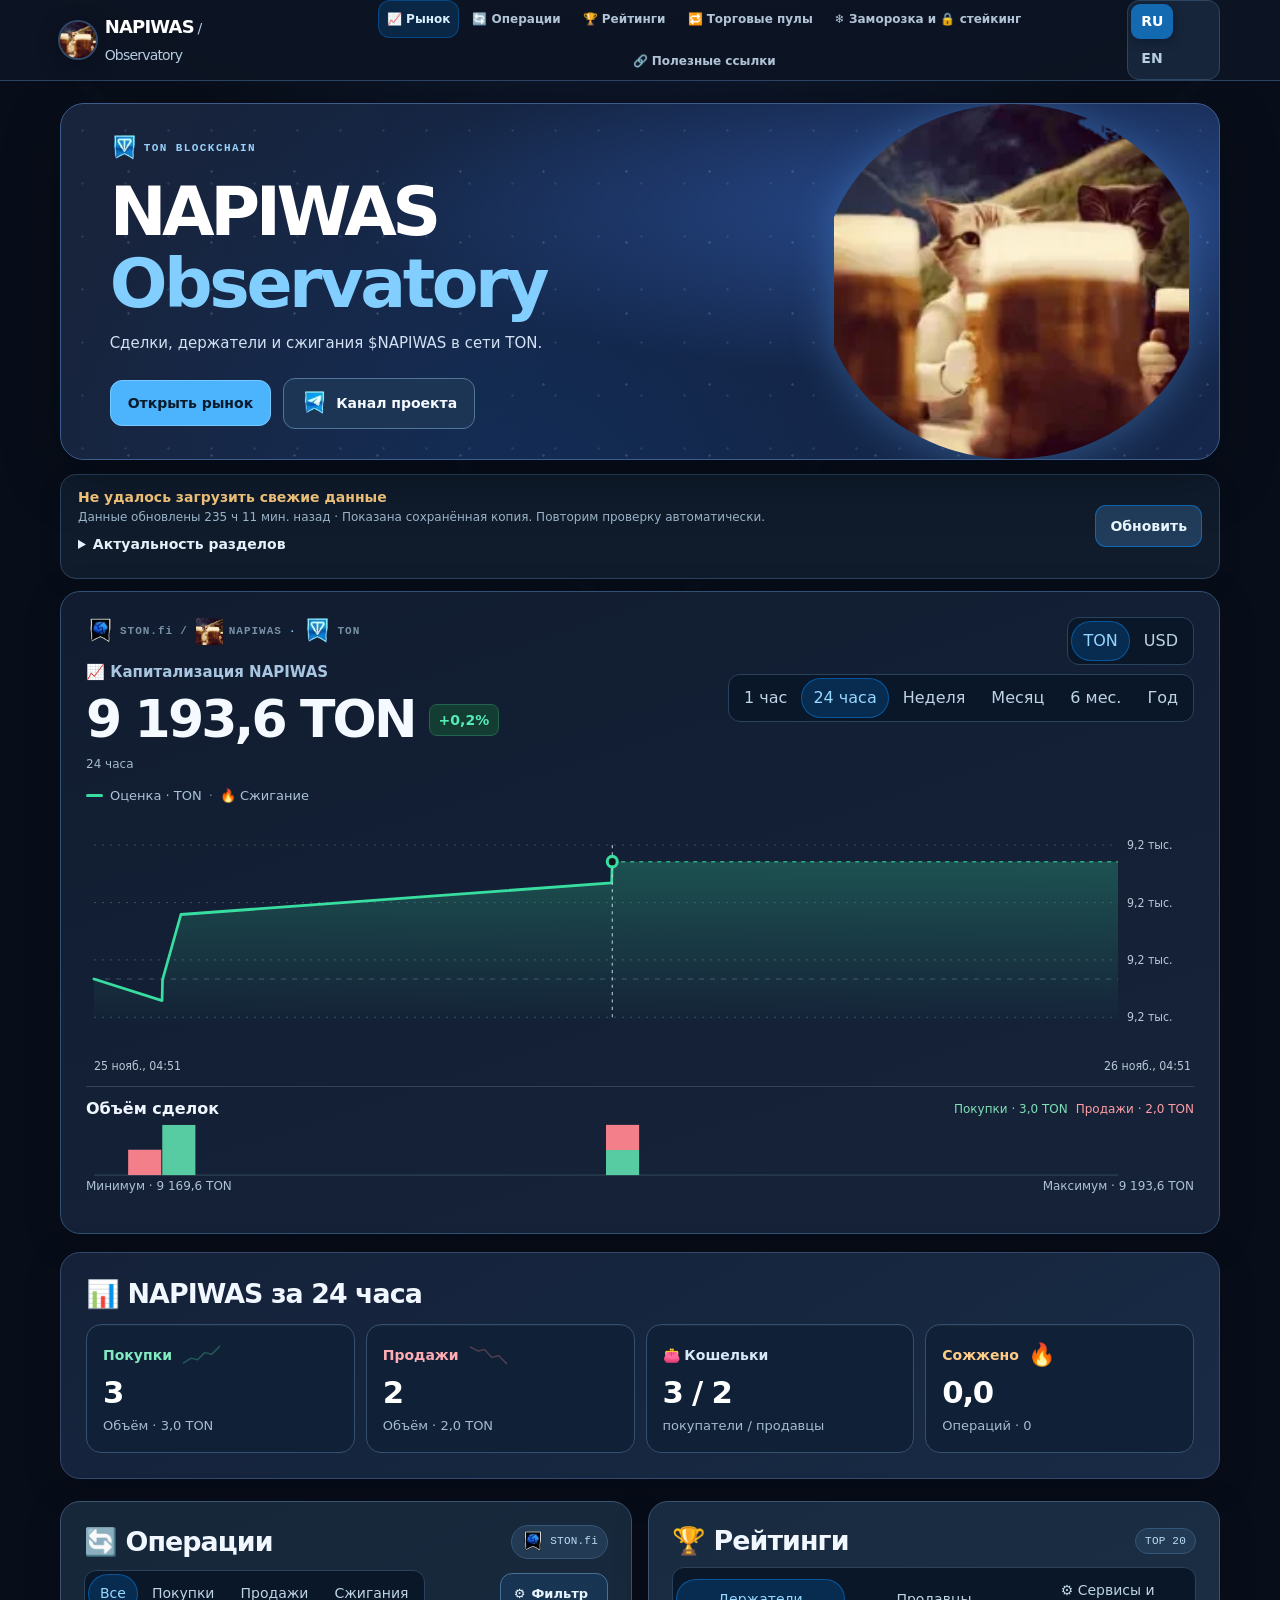
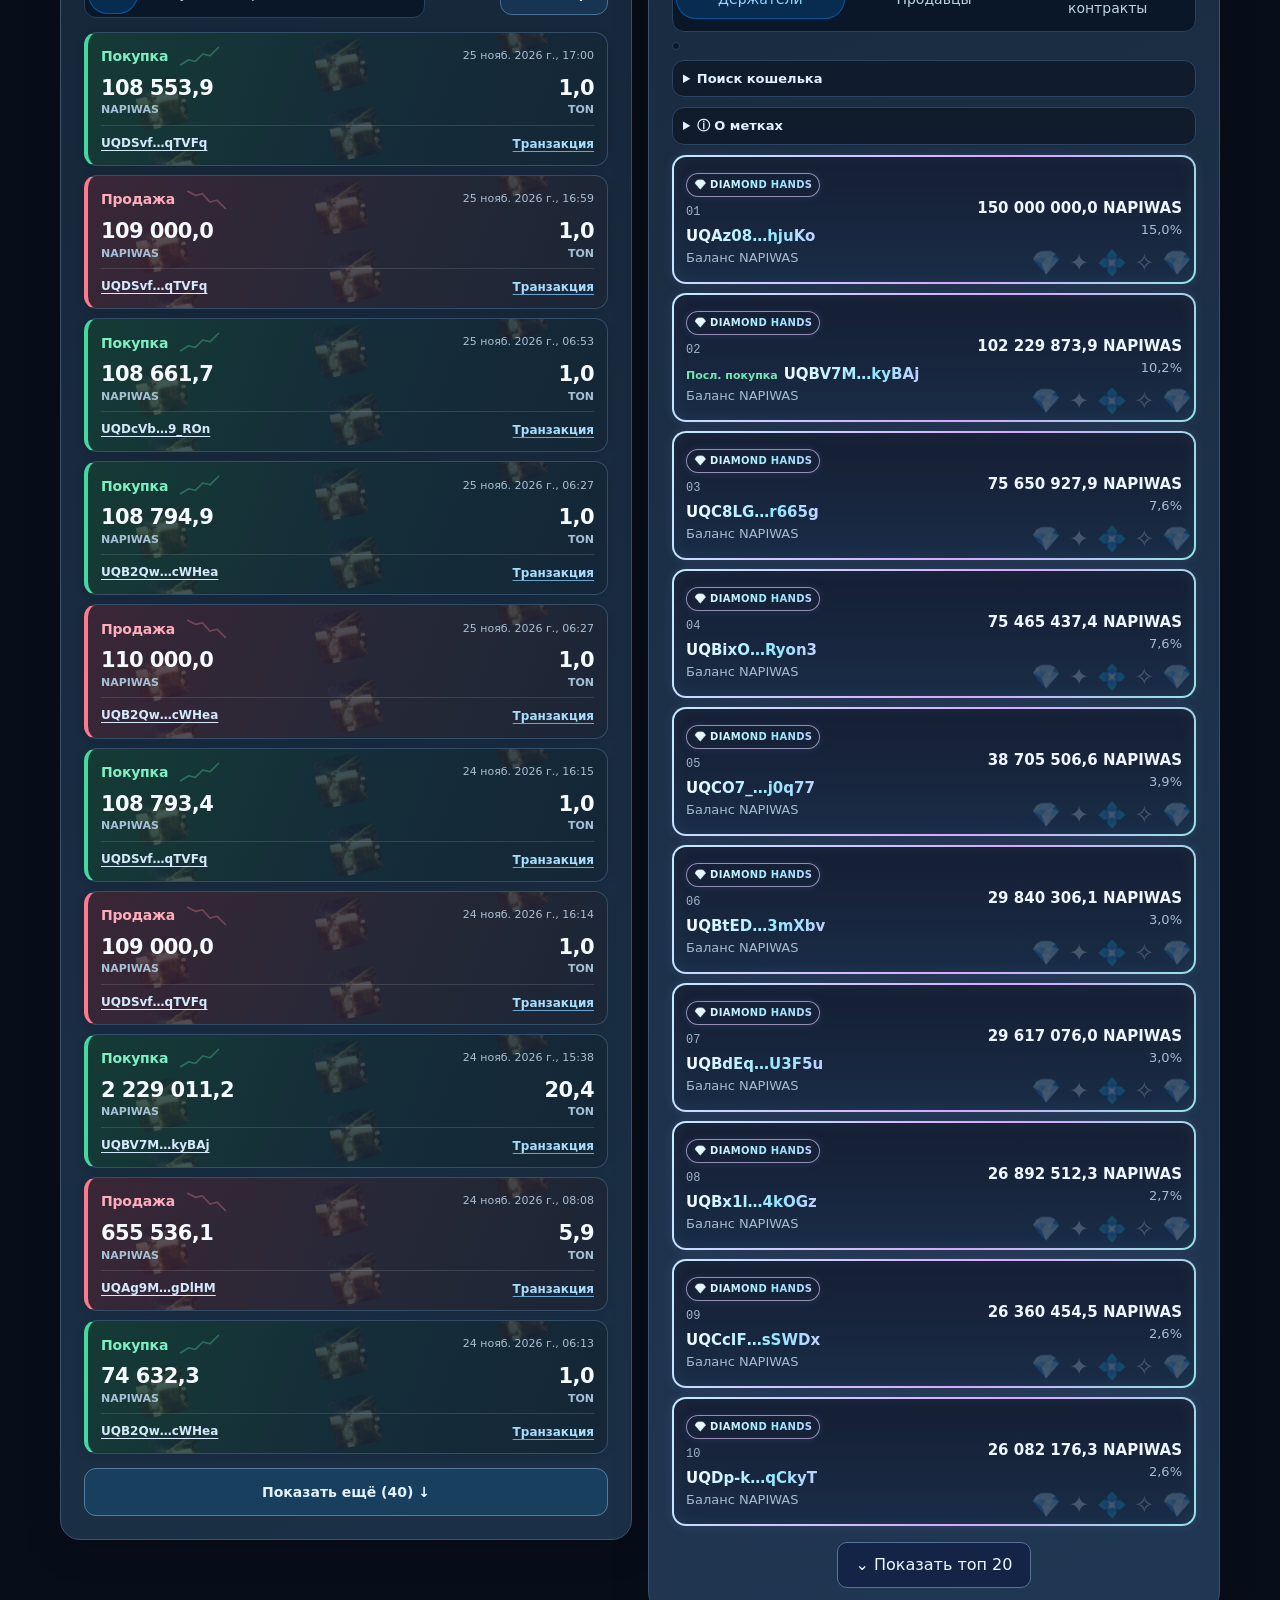
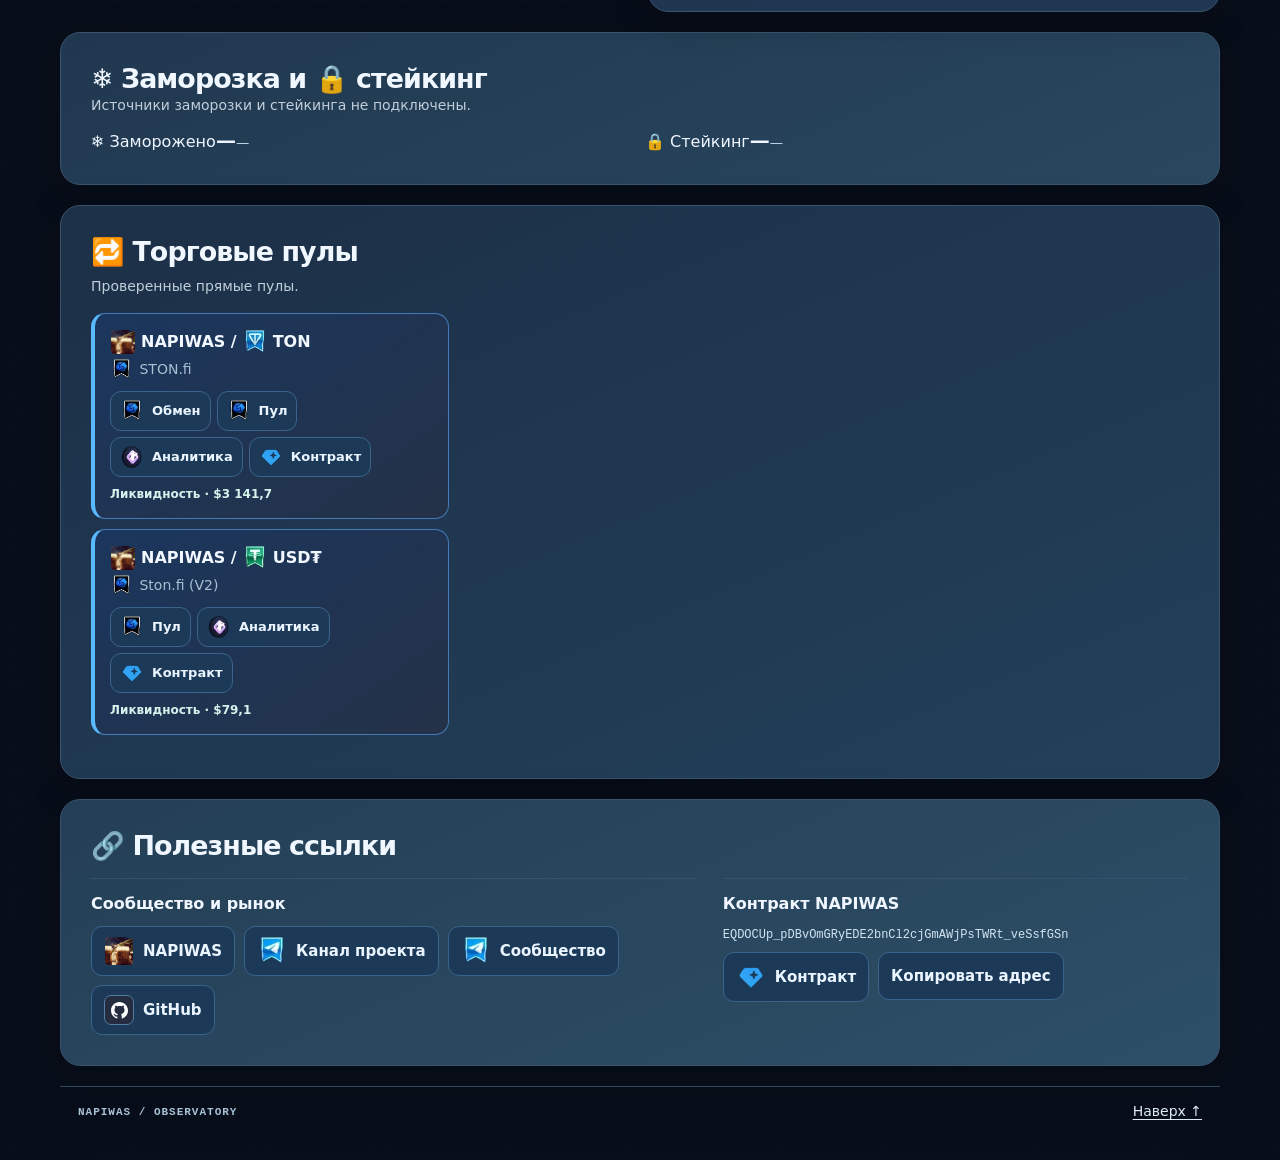
==== index.html @ d39fbb9f "Refresh NAPIWAS snapshot" ====
<!doctype html>
<html lang="ru"><head>
<meta charset="utf-8"><meta name="viewport" content="width=device-width,initial-scale=1">
<meta name="theme-color" content="#070d21"><meta name="description" content="NAPIWAS Observatory — сделки STON.fi и DeDust, держатели и подтверждённые сжигания NAPIWAS в сети TON.">
<title>NAPIWAS Observatory</title><style>:root{color-scheme:light;--ink:#101721;--muted:#536372;--paper:#f8fafc;--line:#cbd5df;--blue:#30a1f5;--link:#075d9b;--night:#090b0e;--graphite:#10151c;--green:#1e6b51;--red:#df0000;--orange:#975019;font:16px/1.5 system-ui,-apple-system,BlinkMacSystemFont,"Segoe UI",sans-serif;color:var(--ink);background:var(--night)}
*{box-sizing:border-box}
[hidden]{display:none!important}
html{scroll-behavior:smooth;scroll-padding-top:82px}
body{margin:0;background:var(--night)}
.wrap{width:min(1220px,calc(100% - 64px));margin-inline:auto}
h1,h2,h3,p{margin:0}
a{color:var(--link);text-underline-offset:3px}
a:hover{text-decoration:underline}
button{font:inherit;color:inherit;cursor:pointer}
a:focus-visible,button:focus-visible,summary:focus-visible,#plot svg:focus-visible{outline:3px solid #5692db;outline-offset:2px}
header{position:sticky;top:0;z-index:5;background:#090b0ef5;border-bottom:1px solid #283541;color:#f5f8fc}
.nav,.brand,nav,.langs,.tabs,.smallTabs,.introLinks,.eyebrow,.sectionHeading,.chartCaption,footer,.graphTop{display:flex;align-items:center}
.nav{min-height:65px;gap:20px;justify-content:space-between}
.brand{gap:9px;color:#fff;text-decoration:none}
.brand svg{width:36px;height:36px}
.brand strong{font-size:19px;letter-spacing:-.055em}
.brand span{font-weight:500;color:#c3cbd5}
.brand:hover{text-decoration:none}
nav{gap:5px}
nav a,.langs button{font-size:14px;font-weight:650}
nav a{color:#b4c0ce;padding:9px 11px;text-decoration:none;border-radius:8px}
nav a.on,nav a:hover{color:white;background:#203347;text-decoration:none}
.langs,.tabs,.smallTabs{background:#e5edf4;border-radius:10px;padding:3px;gap:2px;width:fit-content;max-width:100%;flex-wrap:wrap}
.langs button,.tabs button,.smallTabs button{border:none;padding:7px 10px;background:transparent;color:#364c61;border-radius:7px;line-height:1.35}
.langs .on,.tabs .on,.smallTabs .on{background:#114c79;color:white}
.hero{margin:20px 0 16px;position:relative;isolation:isolate;overflow:hidden;display:flex;align-items:center;min-height:192px;border-radius:20px;border:1px solid #293746;background:radial-gradient(ellipse at 88% 70%,#153650 0%,transparent 53%),#0b0d10;color:#fff}
.herotext{position:relative;z-index:1;padding:27px clamp(20px,3vw,44px);max-width:66%}
.eyebrow,.tag,footer>span{font-family:ui-monospace,Consolas,monospace;font-size:11px;font-weight:650;letter-spacing:.09em}
.eyebrow{gap:8px}
.eyebrow i{width:7px;height:7px;background:#468ec6;border-radius:50%}
.hero .eyebrow{color:#b9c9d9}
.hero .eyebrow i{background:var(--blue)}
h1{font-size:clamp(38px,4.6vw,68px);letter-spacing:-.07em;line-height:1.05;margin:7px 0 8px}
h1 em{font-family:Georgia,"Times New Roman",serif;font-weight:normal;letter-spacing:-.055em;color:#a1d6ff}
.hero p{color:#c9d5e1;font-size:15px}
.heroArt{position:absolute;inset:0 0 0 auto;width:41%;display:grid;align-items:center;pointer-events:none}
.heroArt svg{width:100%;height:100%;max-height:250px}
.introLinks{margin-top:17px;gap:10px}
.introLinks a,.more{border:1px solid #9daebf;border-radius:8px;padding:7px 12px;text-decoration:none;font-weight:650;font-size:14px}
.introLinks a{color:#f0f6ff;border-color:#536779}
.introLinks a:first-child{color:#081624;background:var(--blue);border-color:var(--blue)}
.introLinks a:hover,.more:hover{box-shadow:inset 0 0 0 1px currentColor}
.panel{background:var(--paper);border:1px solid var(--line);border-radius:17px;padding:clamp(16px,2vw,25px);min-width:0}
.graphTop,.sectionHeading,footer{justify-content:space-between;gap:12px}
.graphTop{align-items:flex-start}
.graph .eyebrow{color:#b6c8d9}
.graph .eyebrow span{color:#7891a7}
.graph h2{font-weight:550;color:var(--muted);font-size:16px;margin-top:12px}
.price{font-size:clamp(27px,3.2vw,44px);line-height:1.12;letter-spacing:-.05em;font-variant-numeric:tabular-nums;font-weight:730}
.chartCaption{font-size:13px;color:var(--muted);gap:7px;margin-top:13px}
.lineKey{width:17px;height:3px;border-radius:3px;background:var(--blue)}
.sep{color:#6f8196}
#plot{margin:6px 0;min-height:183px}
#plot svg{width:100%;height:183px;display:block;touch-action:pan-y}
#plot text{font:11px system-ui,sans-serif;fill:#b6c6d6}
.marker{cursor:pointer}
.marker:focus{outline:2px solid var(--orange)}
#readout{font-size:14px;font-variant-numeric:tabular-nums;min-height:24px;color:var(--ink)}
.note,.description,.resources p{font-size:14px;color:var(--muted);overflow-wrap:anywhere}
.note{font-size:12px}
.description{margin:8px 0}
.summary{margin:18px 0 22px}
.summary h2,.panel h2:not(.graph h2){font-size:clamp(20px,2.1vw,27px);letter-spacing:-.045em;line-height:1.2}
.summary .sectionHeading{margin-bottom:9px}
.tag{color:#3e5061;background:#e2ebf4;border-radius:20px;padding:4px 9px;white-space:nowrap;font-weight:500;letter-spacing:.02em}
#stats{display:grid;grid-template-columns:repeat(4,minmax(0,1fr));gap:10px}
.stat{background:var(--paper);border:1px solid var(--line);border-radius:13px;padding:13px 15px;min-width:0}
.stat b,.stat small,.stat span{display:block}
.stat b{font-size:clamp(20px,2.1vw,31px);line-height:1.3;font-variant-numeric:tabular-nums;overflow-wrap:anywhere;letter-spacing:-.04em}
.stat small{font-size:13px;color:var(--muted)}
.stat span{font-size:14px;font-weight:670}
.buy{color:var(--green)}
.sell{color:var(--red)}
.burn{color:var(--orange)}
.columns{display:grid;grid-template-columns:1fr 1fr;gap:16px;align-items:start}
.columns .tabs{margin:10px 0}
.columns .tabs button,.smallTabs button{font-size:14px}
.smallTabs:not(:empty){margin-bottom:8px}
#feedNote,#rankNote{margin-bottom:8px}
.row{display:grid;grid-template-columns:minmax(0,1fr) auto;gap:10px;border-top:1px solid #dce3eb;padding:10px 0;align-items:center}
.row>div{min-width:0}
.row>div:last-child{text-align:right}
.row b,.row small{display:block;font-variant-numeric:tabular-nums}
.row small{color:var(--muted);font-size:13px}
.row a{overflow-wrap:anywhere}
.row b{font-size:15px;line-height:1.45}
.row .badge{display:inline-block;padding:1px 6px;font-size:12px;border-radius:5px;margin-right:6px}
.badge.buy{background:#e0f3e8}
.badge.sell{background:var(--red);color:white}
.badge.burn{background:#ffead4}
.position{color:var(--muted);font:12px ui-monospace,monospace;margin-right:8px}
.empty{padding:16px 0;color:var(--muted)}
.more{background:#eaf1f7;color:#144b72}
.more[hidden]{display:none}
#more{margin-top:8px;width:100%}
.resources{margin:20px 0}
.resourcesGrid{display:grid;grid-template-columns:1.15fr 1.2fr 1fr;gap:24px;margin-top:16px}
.resources h3{font-size:16px;margin-bottom:6px}
.resourceList{display:flex;gap:8px 13px;flex-wrap:wrap}
.resourceList,.contract{margin-top:8px;font-size:14px}
.contract{display:block;overflow-wrap:anywhere;font-family:ui-monospace,monospace;margin-bottom:10px}
.resourcesGrid article{min-width:0}
summary{cursor:pointer;font-weight:600}
footer{padding:16px 0 25px}
footer a{font-size:14px}
@media(max-width:800px){.wrap{width:calc(100% - 28px)}
.nav{display:grid;grid-template-columns:1fr auto;gap:0;padding-top:6px}
.langs{grid-column:2;grid-row:1}
.brand{grid-column:1;grid-row:1}
nav{grid-column:1/-1;justify-content:space-between;gap:0}
nav a{padding:7px 5px;font-size:13px}
html{scroll-padding-top:98px}
.columns{grid-template-columns:1fr}
.heroArt{width:35%;opacity:.82}
.herotext{max-width:73%;padding:19px}
.hero{min-height:180px}
.graphTop{flex-wrap:wrap}
.resourcesGrid{grid-template-columns:1fr 1fr}

#stats{grid-template-columns:repeat(2,minmax(0,1fr))}}
@media(max-width:500px){.wrap{width:calc(100% - 20px)}
.hero{margin-top:10px}
.herotext{max-width:100%;padding:16px}
.heroArt{width:35%;inset:auto 0 0 auto;height:78px}
.hero p{max-width:96%;font-size:14px}
.introLinks{max-width:76%;gap:6px;flex-wrap:wrap}
.introLinks a{font-size:13px;padding:6px 8px}
.graphTop{gap:10px}
.tabs button{padding:6px 8px}
.stat{padding:10px}
.stat small{font-size:12px}
.row{gap:3px}
.row b{font-size:14px}
.row small{font-size:12px}
.resourcesGrid{grid-template-columns:1fr;gap:15px}
.resourcesGrid article+article{border-top:1px solid var(--line);padding-top:12px}}
@media(prefers-reduced-motion:reduce){html{scroll-behavior:auto}}

.walletLegend{font-size:13px;color:var(--muted);margin:4px 0}
.walletIdentity{display:inline-flex;align-items:baseline;flex-wrap:wrap;gap:2px 6px;max-width:100%;vertical-align:baseline}
.row .walletAddress{font-weight:700;text-decoration:underline;text-decoration-thickness:1px;text-underline-offset:3px}
.row .walletAddress.buy,.walletRole.buy{color:#126042}
.row .walletAddress.sell,.walletRole.sell{color:#df0000}
.row .walletAddress.burn,.walletRole.burn{color:#874305}
.row .walletAddress.neutral{color:#51615c}
.walletRole{font-size:11px;font-weight:600}
:is(.row,.walletResult) .domainBadge{font:600 11px/1.4 system-ui,sans-serif;letter-spacing:0;padding:2px 6px;border-radius:5px;overflow-wrap:anywhere;max-width:100%;display:inline-block}
.domainBadge.digits{color:#482e00;background:linear-gradient(110deg,#ffcc00 12%,#ffe173 34%,#fff9c0 46%,#ffd700 57%,#efb000 84%);background-size:220% 100%;border:1px solid #a37b00;animation:projectGold 4s ease-in-out infinite alternate}
details.domainDetails{display:inline-block;border:0;padding:0;font-size:12px;font-weight:500;width:100%}
details.domainDetails summary{color:var(--muted);font-size:11px}
#rank .position{vertical-align:top}
.onlyBadges{display:flex;align-items:center;gap:7px;font-size:13px;font-weight:600;margin:4px 0 7px;cursor:pointer}
.onlyBadges input{width:16px;height:16px;accent-color:var(--link)}


@keyframes projectGold{from{background-position:0% 50%}
to{background-position:100% 50%}}
@media(prefers-reduced-motion:reduce){.domainBadge.digits{animation:none}}
footer>span{color:#f5f8ff}
footer a{color:#dcebf8}
.price{overflow-wrap:break-word}

/* Make the chart and header dark; financial rows retain their semantic colours. */
.langs,.graph .tabs{background:#202a35}
.langs button,.graph .tabs button{color:#c3cfdb}
.langs .on,.graph .tabs .on{background:var(--blue);color:#071421}
.graph{--ink:#f5f8fc;--muted:#b2c0cd;color:var(--ink);background:var(--graphite);border-color:#283747}
.graph #readout a{color:#86caff}
.graph #plot svg{height:205px}
.brand:hover,.introLinks a:hover{color:#fff}
.introLinks a:first-child:hover{color:#081624}

.wrap{width:min(1180px,calc(100% - 88px))}
.hero{background:linear-gradient(165deg,#080a0d 22%,#10151c 100%)}
.graph,.summary{background:linear-gradient(180deg,#10151c,#152332);border:1px solid #374b5b}
.summary{background:linear-gradient(180deg,#152332,#172b3c);padding:clamp(16px,2vw,25px);border-radius:17px;color:#f4f8ff}
.summary .sectionHeading{margin-bottom:14px}
.stat{background:linear-gradient(145deg,#131d28,#1e3041);border:1px solid #3d5363}
.stat small{color:#b9c8d5}
.stat span.buy,.stat span.sell,.stat span.burn{display:inline-block;border-radius:5px;background:linear-gradient(120deg,#d8e5eb,#c1d4df);padding:1px 6px}
.columns .panel,.resources{--ink:#f3f7fc;--muted:#c1cedb;--link:#a6daff;--line:#435a6a;color:var(--ink);border-color:#3b5264}
.columns .panel{background:linear-gradient(180deg,#172b3c,#1a3b51)}
.columns .tabs,.columns .smallTabs{background:#0e1c29}
.columns .tabs button,.columns .smallTabs button{color:#cbd9e7}
.columns .tabs .on,.columns .smallTabs .on{background:#265a7d;color:#fff}
.row{border-color:#435666}
.position{color:#c1cedb}
.tag{background:#233f54;color:#d1e6f6}
.row .walletIdentity{background:linear-gradient(125deg,#d8e5eb,#c1d4df);border-radius:7px;padding:3px 6px}
.domainDetails summary{color:#354d62!important}
.domainDetails span{color:#223847}
#more,.resourceList>a,.resourceList>button{color:#f3f8ff;background:#15496b;border:1px solid #6289a3}
.resources{background:linear-gradient(180deg,#1a3b51,#20475e);padding:clamp(18px,2.5vw,30px)}
.resourcesGrid{grid-template-columns:1.3fr 1fr;gap:clamp(14px,2vw,26px)}
.resourcesGrid article{border-top:1px solid #7190a3;padding-top:13px}
.resources h3{margin-bottom:10px}
.resourceList{display:grid;grid-template-columns:1fr;gap:7px}
.resourceList>a,.resourceList>button{display:flex;align-items:center;justify-content:space-between;gap:6px;min-height:42px;padding:8px 12px;border-radius:7px;text-align:left;font:650 14px/1.35 system-ui,sans-serif;text-decoration:none;cursor:pointer}
.resourceList>a:hover,.resourceList>button:hover,#more:hover{background:#1b5c82;border-color:#aedfff}
.resources .contract{color:#d1e4f2;margin:6px 0;word-break:break-all}
footer{background:#090c10;border-top:1px solid #405362;padding:14px 18px;margin-bottom:14px;border-radius:8px}
@media(min-width:1000px){.resourcesGrid article:first-child .resourceList{grid-template-columns:repeat(2,minmax(0,1fr))}}
@media(max-width:800px){.wrap{width:calc(100% - 34px)}.resourcesGrid{grid-template-columns:1fr 1fr}}
@media(max-width:500px){.wrap{width:calc(100% - 22px)}.resourcesGrid{grid-template-columns:1fr}.resourcesGrid article+article{border-color:#7190a3}}

/* Draw external-link arrows without relying on a font glyph. */
.resourceList>a::after,.introLinks a[href^="https:"]::after,.row a:not(.walletAddress)::after{content:"";display:inline-block;width:8px;height:8px;flex-shrink:0;margin-left:6px;border-top:1.5px solid currentColor;border-right:1.5px solid currentColor;background:linear-gradient(135deg,transparent 43%,currentColor 46%,currentColor 54%,transparent 57%);vertical-align:1px}

.syncBar{display:flex;align-items:center;justify-content:space-between;gap:14px;margin:0 0 12px;padding:12px 18px;background:#101b27;border:1px solid #374b5b;border-radius:12px;color:#e5f1fb}
.syncBar>div{min-width:0}.syncBar p{font-size:14px;font-weight:650}.syncBar small{display:block;color:#b9c8d5;font-size:12px;overflow-wrap:anywhere}.syncBar .syncWarning{color:#ffcf80}
#refreshData{flex-shrink:0;min-height:42px;padding:8px 14px;border:1px solid #6289a3;border-radius:7px;background:#15496b;color:#f3f8ff;font-weight:650;font-size:14px}#refreshData:hover{background:#1b5c82}#refreshData:disabled{opacity:.65;cursor:wait}
@media(max-width:400px){.syncBar{align-items:flex-start;flex-wrap:wrap;padding:12px 14px}.syncBar>div{flex:1 1 175px}}

/* Market cap: native-currency valuation, with an explicit estimation note. */
.graph .price{font-size:clamp(32px,4.2vw,52px);letter-spacing:-.055em;line-height:1.15}
.graph h2{font-size:15px;margin-top:12px;margin-bottom:7px}
.capHeadline{display:flex;align-items:center;gap:14px;flex-wrap:wrap}
.capChange{font:700 14px/1.3 system-ui,sans-serif;padding:6px 9px;border-radius:8px;font-variant-numeric:tabular-nums;white-space:nowrap}
.capChange:empty{display:none}.capPositive{color:#54edb6;background:#133c32;border:1px solid #24634e}.capNegative{color:#ff2020;background:#321419;border:1px solid #7a242a}
#capPeriod{margin-top:5px;color:#a4b9cb}.graph #plot{min-height:250px;margin:18px 0 8px}.graph #plot svg{height:250px}
.graph #plot text{font:11px system-ui,sans-serif;fill:#b8c9d6}
.capRange{display:flex;justify-content:space-between;gap:8px;flex-wrap:wrap;color:#adc3d3;font-size:12px;font-variant-numeric:tabular-nums;margin:0 0 13px}
.graph #readout{background:#0b1723;border:1px solid #2b4354;padding:10px 12px;border-radius:9px;min-height:43px;font-size:13px;margin-bottom:9px}
.capMethod{font-size:11px;line-height:1.5;color:#9db3c4;border-top:1px solid #2b4354;padding-top:10px;margin-top:10px;max-width:850px}
.graph .chartCaption .lineKey{background:var(--chart-colour,#38dda0)}
@media(max-width:500px){.graph .price{font-size:34px}.capHeadline{gap:8px}.graph .graphTop{gap:15px}.graph .tabs{width:100%;justify-content:space-between}.graph .tabs button{padding:8px 6px;font-size:12px}.graph #plot svg{height:240px}.graph #plot{min-height:240px}.graph #readout{font-size:12px}.capMethod{font-size:11px}}
@media(max-width:360px){.graph .tabs{display:grid;grid-template-columns:repeat(3,minmax(0,1fr));gap:3px}.graph .tabs button{width:100%}}

:root{--blue:#75ccff;--project-art:url("[data-uri]");--night:#070d21}
body{background:radial-gradient(ellipse at 78% 0%,#24347b 0%,#111c49 28%,transparent 55%),#070d21}
header{background:#0a1129f5;border-color:#324576}
.brandMark{width:36px;height:36px;border-radius:50%;background:var(--project-art) center/cover}
.hero{min-height:268px;border-color:#435b9c;background:radial-gradient(ellipse at 78% 50%,#2b4696 0%,#182860 34%,transparent 68%),linear-gradient(112deg,#0d1639,#111c49)}
.hero::before{content:"";position:absolute;inset:0;background-image:radial-gradient(circle,#7eaeff 1px,transparent 1.5px),radial-gradient(circle,#eff7ff 1px,transparent 1.5px);background-size:43px 53px,83px 71px;background-position:0 0,26px 32px;opacity:.24;pointer-events:none}
.heroArt{width:40%;height:100%;background:var(--project-art) center / auto 88% no-repeat;filter:drop-shadow(0 0 20px #60b5ff60);border-radius:50%}
.hero h1 em{color:#89ceff}
.graph{background:linear-gradient(180deg,#101936,#151f43);border-color:#394b80}
.summary{background:linear-gradient(180deg,#182649,#202d55);border-color:#435480}
.columns .panel{background:linear-gradient(180deg,#192847,#1e3659)}
.resources{background:linear-gradient(180deg,#192b4b,#1b345a)}
.graphControls{display:grid;gap:10px;justify-items:end;min-width:0}
.row.trade-buy{border-left:3px solid #4cce9f;padding-left:8px;background:#14564832}
.row.trade-sell{border-left:3px solid #fb6b76;padding-left:8px;background:#7c223532}
.row.trade-burn{border-left:3px solid #e7ae57;padding-left:8px}
@media(max-width:800px){.graphControls{justify-items:start}}
@media(max-width:590px){
 .hero{min-height:210px}.heroArt{width:32%;height:auto;inset:12px 12px auto auto;aspect-ratio:1;opacity:1;background-size:contain}
 .herotext{max-width:76%}.hero h1{font-size:clamp(32px,7.5vw,47px)}.hero h1 em{display:block}
 .hero p{max-width:100%}.introLinks{max-width:100%}.graphControls{width:100%}.graph #currency{display:flex;width:auto}
}

#activity,#wallets,#pools{background:#141b27;border-color:#303a4a}
#activity .row,#wallets .row{background:transparent;border-color:#303a4a;border-left:0;padding-left:0}
#activity .row .walletIdentity,#wallets .row .walletIdentity{background:none;padding:0;column-gap:6px;row-gap:4px}
.columns .walletIdentity .walletAddress{background:none;padding:0}
.columns .row .walletAddress{color:#d6e2f0}
.columns .walletRole.buy,.columns .badge.buy{color:#85e6bc;background:none}
.columns .walletRole.sell,.columns .badge.sell{color:#ff9a9f;background:none}
.columns .walletRole.burn,.columns .badge.burn{color:#f1bd7d;background:none}
.columns .domainDetails summary,.columns .domainDetails span{color:#becbd9!important}
.columns :is(.row,.walletResult) .projectBadges{display:flex;flex-wrap:wrap;gap:5px;width:100%;align-items:center}
.columns :is(.row,.walletResult) .projectBadge{--badge-edge:#53627b;display:inline-flex;align-items:center;gap:4px;padding:2px 6px;border:1px solid var(--badge-edge);border-radius:6px;background:#202939;text-decoration:none;color:#eaf1fb;font:650 11px/1.35 system-ui,sans-serif;min-height:26px;max-width:100%}
.columns :is(.row,.walletResult) .projectBadge:hover{text-decoration:underline}
.columns :is(.row,.walletResult) .projectBadge::after{display:none}
.projectBadge img{display:block;width:18px;height:18px;object-fit:contain;border-radius:3px}
.columns :is(.row,.walletResult) .projectBadge.staking{padding-inline:4px;--badge-edge:#6c93cb}
.columns :is(.row,.walletResult) .projectBadge.vnuk{--badge-edge:#8f606f;color:#ffc8d4}
.columns :is(.row,.walletResult) .projectBadge.author{border-color:transparent;background:linear-gradient(#202939,#202939) padding-box,linear-gradient(105deg,#508eff,#dce5ee,#508eff) border-box;background-size:100% 100%,200% 100%;animation:projectBadgeGlow 5s ease-in-out infinite alternate}
.columns :is(.row,.walletResult) .projectBadge.joystick{--badge-edge:#9164ac}
.columns :is(.row,.walletResult) .projectBadge.phoenix{--badge-edge:#a86a36}
.projectBadge.joystick span,.projectBadge.phoenix span{background:linear-gradient(90deg,var(--badge-color),#ffe182,var(--badge-color));background-size:210% 100%;background-clip:text;color:transparent;animation:projectBadgeGlow 5s ease-in-out infinite alternate}
.projectBadge.joystick{--badge-color:#e3a6ff}
.projectBadge.phoenix{--badge-color:#ff9862}
@keyframes projectBadgeGlow{to{background-position:100% 0}}
@media(prefers-reduced-motion:reduce){.columns :is(.row,.walletResult) .projectBadge.author,.projectBadge.joystick span,.projectBadge.phoenix span{animation:none}}
#pools [lang="en"],html[lang="en"] #pools [lang="ru"]{display:none}
html[lang="en"] #pools [lang="en"]{display:inline}
#pools .poolIntro{margin:8px 0 16px}
#pools .poolGrid{display:grid;grid-template-columns:repeat(3,minmax(0,1fr));gap:10px}
#pools .poolCard{min-width:0;background:#1c2636;border:1px solid #39475b;border-radius:10px;padding:12px}
#pools .poolCard h3{margin:0 0 3px}
#pools .poolCard p{margin:0}
#pools .poolActions{display:flex;flex-wrap:wrap;gap:6px;margin-top:10px}
#pools .poolActions a{display:inline-flex;align-items:center;min-height:38px;padding:5px 9px;color:#edf5ff;background:#22344c;border:1px solid #586d88;border-radius:7px;font-size:13px;font-weight:650;text-decoration:none}
#pools .poolActions a:hover{background:#304963;text-decoration:underline}
#pools .poolRoute,#pools .poolTiny{margin-top:16px;padding-top:13px;border-top:1px solid #39475b}
#pools #discoveredPools{margin-top:10px}
#pools .poolCard .poolLiquidity{margin-top:8px;font-size:12px;overflow-wrap:anywhere}
#pools .poolCard h3{overflow-wrap:anywhere}
#pools .poolRoute h3{margin:0 0 4px}
#pools .poolRoute .poolCard{margin-top:9px;max-width:440px}
#pools .poolTiny .poolGrid{margin-top:10px}
#pools .poolSources{margin-top:13px;font-size:12px}
@media(max-width:800px){#pools .poolGrid{grid-template-columns:repeat(2,minmax(0,1fr))}}
@media(max-width:500px){#pools .poolGrid{grid-template-columns:minmax(0,1fr)}}

.columns :is(.row,.walletResult) .projectBadge.og{border-color:#a887c2;background:#222033}
.columns :is(.row,.walletResult) .projectBadge.fragmentNumber{--badge-edge:#cc7cdb;background:#78348b;color:#fff;font-weight:800;white-space:nowrap}
.projectBadge.og span{background:linear-gradient(90deg,#cbff69,#f3a5ff,#cbff69);background-size:210% 100%;background-clip:text;color:transparent;animation:projectBadgeGlow 4s ease-in-out infinite alternate;font-weight:800}
.columns :is(.row,.walletResult) .projectBadge.burner{border-color:#966237;padding-inline:4px}
.columns :is(.row,.walletResult) .projectBadge.blueNft{border-color:#3881a9;padding-inline:4px}
.operationRow .opMobile,.operationRow .opToggle{display:none}
#feed .operationRow .opDesktop a{display:inline-block}
@media(prefers-reduced-motion:reduce){.projectBadge.og span{animation:none}}
@media(max-width:640px){
 #feed .operationRow{grid-template-columns:minmax(0,1fr) minmax(0,auto) 28px;align-items:start;column-gap:4px;padding:8px 0}
 #feed .operationRow .opDesktop{display:none}
 #feed .operationRow>div:nth-child(2){align-self:start}
 #feed .operationRow .opMobile:not([hidden]){display:block;grid-column:1/-1;text-align:left;padding:2px 0 4px}
 #feed .operationRow .opToggle{display:grid;place-items:center;width:28px;min-height:32px;padding:0;background:none;border:0;color:#b8d3ec;cursor:pointer}
 .opToggle span{width:7px;height:7px;border-right:2px solid;border-bottom:2px solid;transform:rotate(45deg)}
 .opToggle[aria-expanded="true"] span{transform:rotate(225deg)}
}

body{background:linear-gradient(#070b16bb,#070b16cf),url("[data-uri]") center top/cover fixed,#070b16}
.supplyGrid{display:grid;grid-template-columns:repeat(2,minmax(0,1fr));gap:10px;margin-top:12px}
.supplyGrid a{display:grid;gap:4px;padding:12px;border:1px solid #39475b;border-radius:10px;background:#1c2636;text-decoration:none;min-width:0}
.supplyGrid a:hover{border-color:#7db5e6}
.supplyGrid strong{font-size:clamp(1rem,3vw,1.35rem);color:#eef5ff;overflow-wrap:anywhere}
.supplyGrid small{color:#afbfce}
@media(max-width:440px){.supplyGrid{grid-template-columns:1fr}body{background-attachment:scroll;background-size:auto,auto 1100px}}

.volumeBlock{margin-top:12px;border-top:1px solid #344353;padding-top:10px}
.volumeHeading,.volumeKeys,.tradeSize,.walletSearchForm{display:flex;align-items:center;gap:8px;flex-wrap:wrap}
.volumeHeading{justify-content:space-between}
.volumeKeys,.tradeSize{font-size:12px}
.volumeKeys span:first-child,.rankMove.gained{color:#80e0b6}
.volumeKeys span:last-child,.rankMove.lost{color:#ff9da4}
#tradeVolume svg{display:block;width:100%;height:56px}
.tradeSize{margin:8px 0;color:#bdcbd8}
.tradeSize label{display:inline-flex;align-items:center;gap:6px}
.tradeSize input[type=number],.walletSearchForm input{min-width:0;border:1px solid #53637a;border-radius:7px;background:#161f2b;color:#eaf1fb;padding:6px 8px;font:inherit}
.tradeSize input[type=number]{width:6em}
#rank .position,.walletResult .position{display:inline-flex;align-items:baseline;gap:4px}
.rankMove{font-size:10px;white-space:nowrap}
.walletSearch,.badgeLegend{margin:10px 0;border:1px solid #39475b;border-radius:8px;padding:8px 10px}
.walletSearch summary,.badgeLegend summary{cursor:pointer;color:#d6e2f0;font-size:13px;font-weight:650}
.walletSearchForm{margin-top:9px}
.walletSearchForm input{flex:1 1 145px}
.walletSearchForm button{padding:6px 9px;border:1px solid #52637b;border-radius:7px;background:#243249;color:#eaf1fb;cursor:pointer}
.walletResult{margin-top:9px;overflow-wrap:anywhere}
.walletResult h3,.walletResult h4,.walletResult p{margin:6px 0}
.walletResult ul,.badgeLegend dl{padding-left:0;margin:8px 0 0;font-size:12px}
.walletResult li{margin-left:15px;padding-top:3px}
.badgeLegend dl{display:grid;grid-template-columns:auto 1fr;gap:5px 8px}
.badgeLegend dd{margin:0;color:#bdcbd8}
.columns .projectBadge.arni,.columns .projectBadge.napiwas{border-color:#927fa2}
.columns .projectBadge.arni span,.columns .projectBadge.napiwas .badgeLabel{
 background:linear-gradient(90deg,#70e1dd,#c4b4ff,#ffab94,#ffe39a,#70e1dd);
 background-size:225% 100%;background-clip:text;color:transparent;
 animation:projectBadgeGlow 4.3s ease-in-out infinite alternate
}
.projectBadge .beerIcon{position:relative;display:inline-block;flex:0 0 18px;width:18px;height:18px}
.beerIcon::before,.beerIcon::after{content:"";position:absolute}
.beerIcon::before{left:2px;top:2px;width:10px;height:15px;border:1px solid #ffde99;border-radius:3px 3px 4px 4px;background:linear-gradient(#fff4dc 0 28%,#ffce56 29%,#e4932c 83%,#b36121)}
.beerIcon::after{left:12px;top:6px;width:5px;height:8px;border:2px solid #ffde99;border-left:0;border-radius:0 4px 4px 0}
@media(prefers-reduced-motion:reduce){.columns .projectBadge.arni span,.columns .projectBadge.napiwas .badgeLabel{animation:none}}

.projectBadges .domainDetails{width:auto;max-width:100%;overflow-wrap:anywhere}

/* NAPIWAS / Telegram-inspired Observatory — design layer v1.
   No remote fonts, frameworks, images or runtime dependencies.
   Loaded AFTER the existing stylesheet. Keeps data/JS functionality intact. */
:root{
  color-scheme:dark;
  --tg-bg:#090e18;--tg-surface:#121b2a;--tg-surface2:#192639;
  --tg-elevated:#20344b;--tg-line:#2a405a;--tg-blue:#55b9ff;
  --tg-blue-strong:#258fea;--tg-text:#f0f6ff;--tg-muted:#a6bdd2;
  --tg-green:#51dcaa;--tg-red:#ff8696;--tg-gold:#f3c66f;
  --night:var(--tg-bg);--paper:var(--tg-surface);--ink:var(--tg-text);
  --muted:var(--tg-muted);--line:var(--tg-line);--blue:var(--tg-blue);
  --link:#91d8ff;--green:var(--tg-green);--red:var(--tg-red);
  font-family:system-ui,-apple-system,BlinkMacSystemFont,"Segoe UI",sans-serif;
  font-optical-sizing:auto;
}
html{scroll-padding-top:100px}
body{
  color:var(--tg-text);
  background:radial-gradient(ellipse 80% 420px at 50% -150px,#1b315e 0%,transparent 72%),
    linear-gradient(#080e19e8,#080e19f1),url("[data-uri]") center top/cover fixed,#090e18;
}
.wrap{width:min(1160px,calc(100% - 40px))}
a{color:var(--link)}
button,input{font-family:inherit}
a,button,summary{-webkit-tap-highlight-color:transparent}
button:not(:disabled),a,summary{transition:background-color .18s ease,border-color .18s ease,color .18s ease,transform .18s ease}
button:active:not(:disabled),.introLinks a:active,.resourceList>a:active,#pools .poolActions a:active{transform:scale(.98)}
a:focus-visible,button:focus-visible,summary:focus-visible,input:focus-visible{outline:2px solid var(--tg-blue);outline-offset:3px}
header{background:#0d1524f0;border-bottom:1px solid #2c4463;backdrop-filter:blur(22px);-webkit-backdrop-filter:blur(22px)}
.nav{min-height:70px;gap:18px}
.brandMark{box-shadow:0 0 0 2px #314968,0 5px 20px #050a14a8}
.brand strong{font-size:18px;letter-spacing:-.045em}
.brand span{color:#b6cce0;font-size:14px}
nav{gap:5px}
nav a{padding:10px 13px;color:#b1c4d7;border-radius:12px;font-weight:600}
nav a.on,nav a:hover{background:#1e3958;color:#f4faff}
.langs{background:#17253a;padding:3px;border:1px solid #2d4560;border-radius:12px}
.langs button{border-radius:9px;min-width:39px;min-height:35px;color:#b6cde2}
.langs button.on{background:#288fd9;color:#fff;box-shadow:0 2px 10px #0613268c}
main.wrap{padding-bottom:10px}
.hero{margin:22px 0 14px;min-height:275px;border:1px solid #3b5c8d;border-radius:24px;
  background:radial-gradient(ellipse at 81% 30%,#294c91 0%,transparent 48%),
  radial-gradient(circle at 40% 110%,#132c55,transparent 60%),
  linear-gradient(125deg,#111d35,#15274b);
  box-shadow:0 18px 54px #02071164;isolation:isolate}
.hero::before{opacity:.14}
.hero::after{content:"";position:absolute;inset:0;pointer-events:none;
  background:linear-gradient(115deg,#ffffff08,transparent 50%);border-radius:inherit}
.herotext{padding:clamp(23px,3.5vw,45px);max-width:68%}
.hero .eyebrow{color:#98d1fc;letter-spacing:.13em}
.hero .eyebrow i{box-shadow:0 0 0 5px #269de421}
.hero h1{margin:13px 0 12px;font-size:clamp(39px,5.5vw,68px);line-height:1.03;letter-spacing:-.065em}
.hero h1 em{font-style:normal;font-weight:550;font-family:inherit;letter-spacing:-.05em;color:#81ceff}
.hero p{color:#d2e1f3;font-size:15px;max-width:510px;line-height:1.65}
.heroArt{background-size:auto 83%;filter:drop-shadow(0 6px 28px #67acff40)}
.introLinks{gap:10px;margin-top:21px}
.introLinks a{display:inline-flex;align-items:center;justify-content:center;
  min-height:42px;padding:9px 17px;border-radius:12px;font-size:14px;
  background:#1d3554;border:1px solid #52759b;color:#f5faff}
.introLinks a:first-child{background:#4bb4fc;color:#081a2c;border-color:#77caff}
.introLinks a:hover{background:#2c5277;text-decoration:none;transform:translateY(-2px)}
.introLinks a:first-child:hover{background:#83d0ff;color:#071b2c}
.syncBar{background:#101c2c;border-color:#2b435f;border-radius:16px;
  padding:12px 17px;box-shadow:0 6px 20px #050b152b}
.syncBar p{color:#e3f5ff}
.syncBar small{color:#9eb8ce}
#refreshData{border-radius:11px;background:#213d5b;border-color:#476d92;color:#eaf7ff}
#refreshData:hover{background:#2f5a81}
.panel,.graph,.summary,.columns .panel,.resources,#pools,#activity,#wallets{
  border:1px solid var(--tg-line);border-radius:20px;
  background:linear-gradient(155deg,#151f30 0%,#111927 100%);
  box-shadow:0 8px 34px #03091145;color:var(--tg-text)}
.graph{background:linear-gradient(160deg,#172640 0%,#101a2d 76%);border-color:#315172}
.graph .eyebrow{color:#86caff}
.graph h2{color:#a8c6e0;margin-top:15px}
.graph .price{color:#f4faff;letter-spacing:-.055em}
.graph .chartCaption{color:#abc1d7}
.graph #readout{border-color:#314964;background:#0e192a}
.graph .capMethod{border-color:#2b4056;color:#98aec2}
.graph #plot{border-radius:15px;overflow:hidden}
.graphControls{gap:9px}
.graph .tabs,.columns .tabs,.columns .smallTabs{background:#0a1728;border:1px solid #2a425c;border-radius:12px;padding:3px}
.graph .tabs button,.columns .tabs button,.columns .smallTabs button{border-radius:9px;min-height:34px;padding:7px 12px;color:#bed3e6}
.graph .tabs .on,.columns .tabs .on,.columns .smallTabs .on{background:#26659c;color:#fff;box-shadow:0 2px 8px #050d1780}
.summary{margin-top:18px;background:linear-gradient(150deg,#182b44,#142037);border-color:#2a496b}
.summary h2,.panel h2:not(.graph h2){color:#f1f7ff;font-weight:730;letter-spacing:-.035em}
#stats{gap:11px}
.stat{padding:16px;border-radius:15px;background:#102036;border:1px solid #34506f;box-shadow:inset 0 1px #ffffff0a}
.stat b{color:#fff;font-size:clamp(21px,2.4vw,32px);line-height:1.22;margin:5px 0}
.stat small{color:#a4bbd0}
.stat span{font-weight:680}
.stat span.buy,.stat span.sell,.stat span.burn{background:none;padding:0}
.columns{gap:16px}
.columns .panel{min-width:0}
.sectionHeading{flex-wrap:wrap}
.tag{background:#233a55;color:#badcf5;border:1px solid #355676}
.row{border-top-color:#263950;padding:12px 3px}
.row:hover{background:#ffffff07}
.row.trade-buy,.row.trade-sell,.row.trade-burn{border-left:3px solid transparent;border-radius:8px;padding-left:10px}
#activity .row.trade-buy{border-left:3px solid #52d5a2;background:#16362c42}
#activity .row.trade-sell{border-left:3px solid #ff8191;background:#40232a50}
#activity .row.trade-burn{border-left:3px solid #f5c16b;background:#3a2c1b48}
.row b{color:#edf6ff}
.row small{color:#a5bcd2}
.columns .row .walletAddress{color:#d5e9fd}
.columns .walletRole.buy,.columns .badge.buy{color:#75e7b2}
.columns .walletRole.sell,.columns .badge.sell{color:#ff9bac}
.columns .walletRole.burn,.columns .badge.burn{color:#f5c377}
.position{color:#9fb6ca}
.columns :is(.row,.walletResult) .projectBadge{border-radius:8px;background-color:#1d2b3e;min-height:28px}
.columns :is(.row,.walletResult) .projectBadge.fragmentNumber{background:#813c99;color:#fff;border-color:#dd8bfa}
.domainBadge.digits{border-radius:7px}
#more,.resourceList>a,.resourceList>button,#pools .poolActions a{
  background:#1c3958;border:1px solid #3a648b;border-radius:11px;color:#eaf5ff}
#more{min-height:43px}
#more:hover,.resourceList>a:hover,.resourceList>button:hover,#pools .poolActions a:hover{background:#2b5277}
.supplyGrid a,#pools .poolCard{background:#17263a;border:1px solid #2b4665;border-radius:14px;padding:15px}
.supplyGrid a:hover,#pools .poolCard:hover{border-color:#4785b3}
.supplyGrid small{color:#b5c9da}
#pools .poolCard h3{color:#f2f8ff}
#pools .poolCard p{color:#a9c0d3}
#pools .poolGrid{gap:12px}
#pools .poolActions a{min-height:40px}
.walletSearch,.badgeLegend{background:#101b2b;border-color:#2b4563;border-radius:12px}
.walletSearch summary,.badgeLegend summary{color:#e1f1fd}
.tradeSize input[type=number],.walletSearchForm input{background:#091729;border-color:#385575;color:#f5faff;border-radius:10px;min-height:38px}
.walletSearchForm button{background:#285982;border-color:#478bb5;border-radius:10px;min-height:40px}
.resources{background:linear-gradient(155deg,#152840,#152036)}
.resourcesGrid article{border-color:#36516d}
.resourceList>a,.resourceList>button{min-height:45px;padding:10px 13px}
footer{background:transparent;border-top:1px solid #314862;border-radius:0;color:#bed4e7;margin-top:20px}
footer>span{color:#a8c2d8}
@media(min-width:900px){
 .columns .panel{padding:23px}
 .hero{min-height:305px}
 .heroArt{background-size:auto 88%}
}
@media(max-width:800px){
 html{scroll-padding-top:114px}
 .wrap{width:calc(100% - 28px)}
 .nav{gap:5px;padding-top:5px}
 .brand strong{font-size:16px}
 nav{overflow-x:auto;scrollbar-width:none;justify-content:space-between}
 nav::-webkit-scrollbar{display:none}
 nav a{min-height:42px;display:inline-flex;align-items:center;white-space:nowrap;padding:9px 10px}
 .hero{margin-top:14px;min-height:230px}
 .herotext{max-width:75%;padding:24px}
 .resourcesGrid{grid-template-columns:1fr 1fr}
}
@media(max-width:590px){
 .wrap{width:calc(100% - 22px)}
 .hero{border-radius:20px;min-height:250px}
 .hero h1{font-size:clamp(34px,8vw,46px)}
 .herotext{max-width:100%;padding:20px 18px 78px}
 .hero p{max-width:100%;padding-right:0}
 .heroArt{width:100px;height:100px;top:auto;bottom:-7px;right:7px;inset:auto 7px -7px auto;opacity:.83;background-size:contain}
 .hero .introLinks{max-width:calc(100% - 90px)}
 .introLinks a{min-height:40px;padding:8px 11px}
 .graph,.summary,.columns .panel,.resources{padding:16px}
 .graphTop{gap:13px}
 .graphControls{width:100%;justify-items:stretch}
 .graph .tabs{width:100%;justify-content:space-between}
 .graph .tabs button{flex:1 1 auto;padding:8px 6px;font-size:12px}
 .graph .price{font-size:clamp(29px,8.7vw,39px)}
 .graph #plot,.graph #plot svg{min-height:210px;height:210px}
 #stats{grid-template-columns:repeat(2,minmax(0,1fr));gap:9px}
 .stat{padding:12px}
 .stat b{font-size:clamp(19px,5.4vw,26px)}
 .columns{gap:14px}
 #pools .poolGrid{grid-template-columns:1fr}
 .resourcesGrid{grid-template-columns:1fr}
 .row{min-width:0}
 .row>div{overflow-wrap:anywhere}
 .syncBar{flex-wrap:wrap}
 body{background-attachment:scroll}
}
@media(max-width:360px){
 .brand strong{font-size:14px}
 .brandMark{width:30px;height:30px}
 .nav{column-gap:3px}
 nav a{font-size:12px;padding:9px 7px}
 .hero .introLinks{max-width:100%}
 .heroArt{opacity:.4}
 .graph .tabs button{font-size:11px}
}
@media(hover:hover){
 .stat:hover,#pools .poolCard:hover{transform:translateY(-2px)}
}
@media(prefers-reduced-motion:reduce){
 *,*::before,*::after{scroll-behavior:auto!important;animation-duration:.01ms!important;transition-duration:.01ms!important}
}

/* FIGMA TELETON IOS UI KIT — SOURCE-ALIGNED
   Reference: fIjhy6ddPFSXmia3DCvQa2
   Dark selected tab: 6028:2120, row: 6023:2116, dark label: 6781:30558.
   Accent #008BFF; 52px regular list-row minimum; rounded selected tab.
   Native system font replaces Figma's licensed iostgico/SF Pro assets. */
:root{--tg-accent:#008bff;--tg-blue:#008bff;--tg-blue-strong:#008bff;--tg-selected:#146ab1}
nav a.on,nav a[aria-current="location"]{
 color:#d8efff;background:#008bff28;box-shadow:inset 0 0 0 1px #008bff55}
.langs button.on{background:var(--tg-selected);color:#fff}
.graph .tabs .on,.columns .tabs .on,.columns .smallTabs .on{
 border-radius:100px;background:#008bff2e;color:#97d7ff;
 box-shadow:inset 0 0 0 1px #008bff70}
.graph .tabs button,.columns .tabs button,.columns .smallTabs button{
 min-height:40px;line-height:1.25}
#activity .row,#wallets .row{min-height:52px}
#activity .row .walletAddress,#wallets .row .walletAddress{line-height:1.45}
#activity .row .badge,#wallets .row .badge{line-height:1.4}
#refreshData,.walletSearchForm button{border-color:#008bff91}
#refreshData:focus-visible,.walletSearchForm button:focus-visible{outline-color:#94d9ff}
@media(max-width:800px){
 nav a{min-height:44px}
}

/* Four compact, fully visible tabs on narrow Telegram WebViews. */
@media(max-width:590px){
 #nav{display:grid;grid-template-columns:repeat(4,minmax(0,1fr));gap:3px;overflow:visible;width:100%}
 #nav a{display:flex;align-items:center;justify-content:center;min-width:0;
  font-size:12px;white-space:nowrap;line-height:1.2;padding:9px 2px;text-align:center}
 #nav a[href="#links"]{font-size:0}
 #nav a[href="#links"]::after{content:"Ссылки";font-size:12px}
 html[lang="en"] #nav a[href="#links"]::after{content:"Links"}
}

/* UNIVERSAL OBSERVATORY UI V1 — reusable across token projects.
   Layout, labels, accessible filter, gem/paper honors and animated burn cards.
   No remote art/fonts: all decoration stays inside standalone HTML/CSS. */
.feedFilterBar{display:flex;align-items:center;justify-content:space-between;flex-wrap:wrap;gap:9px;margin:11px 0}
.feedFilterBar #filters{margin:0}
#badgeFilterToggle{display:inline-flex;align-items:center;justify-content:center;gap:6px;min-height:42px;
 padding:8px 13px;border:1px solid #497197;border-radius:12px;background:#173552;color:#e6f3ff;font-weight:750;font-size:13px}
#badgeFilterToggle[aria-expanded="true"]{background:#184a73;border-color:#82c9ff}
#badgeFilterCount{color:#9fd6fa;font-size:12px}
.filterPanel{background:#0f2033;border:1px solid #355573;padding:14px;border-radius:14px;margin:0 0 14px}
.filterPanel .onlyBadges{margin:0 0 10px;min-height:34px}
.filterPanel .tradeSize{margin:0 0 13px;gap:10px}
.filterPanel .tradeSize label{min-height:32px}
.filterBadgesHeading{display:flex;align-items:center;justify-content:space-between;gap:9px;
 border-top:1px solid #2b4961;padding-top:13px;margin-top:4px}
.filterBadgesHeading strong{font-size:13px;color:#cfe5f8}
#clearBadgeFilters{border:0;background:none;color:#88cfff;text-decoration:underline;font-size:12px;padding:6px}
.badgeFilterSearch{display:block;width:100%;min-width:0;min-height:42px;margin:9px 0 12px;
 padding:9px 12px;border:1px solid #3c5d7e;border-radius:10px;background:#0b182a;
 color:#ecf7ff;font-size:14px}
.badgeFilterSearch::placeholder{color:#9fb1c7}
.badgeFilterList{display:grid;grid-template-columns:repeat(2,minmax(0,1fr));gap:8px}
.badgeFilterItem{display:flex;align-items:center;gap:8px;min-height:39px;padding:7px 9px;
 border:1px solid #354d66;border-radius:10px;background:#172b40;
 color:#e5f2fd;font-size:12px;overflow-wrap:anywhere;cursor:pointer}
.badgeFilterItem:has(input:checked){border-color:#008bff;background:#153e60}
.badgeFilterItem input{accent-color:#008bff;flex:0 0 17px;width:17px;height:17px}
.filterHint{margin:12px 0 0;font-size:12px;color:#93aec5;line-height:1.5}
#feed{display:grid;gap:13px;margin-top:14px}
/* A transaction is a standalone, readable card rather than a compressed table row. */
#feed .operationRow{display:flex;flex-direction:column;align-items:stretch;gap:11px;position:relative;
 padding:16px 17px!important;margin:0;min-width:0;overflow:hidden;border:1px solid #344e67;
 border-left:4px solid #486787!important;border-radius:16px;background:#172b3d!important;
 box-shadow:0 5px 15px #030c172d;isolation:isolate}
#feed .operationRow.trade-buy{border-left-color:#45d9a2!important;background:linear-gradient(110deg,#153b35,#152d39 50%,#142637)!important}
#feed .operationRow.trade-sell{border-left-color:#ff7a8c!important;background:linear-gradient(110deg,#3a2636,#262837 55%,#1b2636)!important}
#feed .operationRow>div{position:relative;z-index:1;min-width:0}
#feed .operationRow .opHeader{display:flex;align-items:center;justify-content:space-between;gap:9px}
#feed .operationRow .opKind{font-weight:780;letter-spacing:-.015em;font-size:15px;line-height:1.3}
#feed .operationRow .opKind.buy{color:#7ef0c0}
#feed .operationRow .opKind.sell{color:#ffadba}
#feed .operationRow .opKind.burn{color:#ffe1a0}
#feed .operationRow .opDate{font-size:11px;color:#adc4da;white-space:nowrap;overflow:hidden;text-overflow:ellipsis;margin-left:auto}
#feed .operationRow .opToggle{display:grid!important;place-items:center;flex:0 0 35px;width:35px;min-height:35px;
 color:#d3e6f6;background:#1c3852;border:1px solid #436380;border-radius:10px;padding:0}
#feed .operationRow .opToggle span{display:block;width:auto;height:auto;border:0;
 transform:none;color:inherit;font:750 23px/1 system-ui,sans-serif}
#feed .operationRow .opToggle[aria-expanded="true"] span{transform:rotate(180deg)}
#feed .operationRow .opAmounts{display:grid;grid-template-columns:minmax(0,1.45fr) minmax(0,1fr);
 gap:12px;align-items:start;width:100%}
#feed .operationRow .opAmounts>div{min-width:0;display:flex;flex-direction:column;gap:2px}
#feed .operationRow .opAmountValue{display:block;overflow-wrap:anywhere;
 color:#f5faff;font-size:clamp(18px,2.2vw,24px);font-weight:795;letter-spacing:-.028em;
 line-height:1.22;font-variant-numeric:tabular-nums}
#feed .operationRow .opAmountUnit{color:#a6c1d7;font-size:12px;font-weight:650;line-height:1.4}
#feed .operationRow .opGram{text-align:right;align-items:flex-end}
#feed .operationRow .opWallet{padding-top:10px;border-top:1px solid #ffffff20;font-size:14px}
#feed .operationRow .walletIdentity{display:flex;align-items:center;gap:6px 8px;flex-wrap:wrap;width:100%;max-width:100%}
#feed .operationRow .walletAddress{font-weight:720;text-decoration-thickness:1px;text-underline-offset:3px;
 max-width:100%;overflow-wrap:anywhere}
#feed .operationRow .domainBadge.digits{vertical-align:middle;flex:0 0 auto}
#feed .operationRow .projectBadges{display:flex;flex-wrap:wrap;width:100%;gap:6px;margin-top:5px}
#feed .operationRow .opMobile{display:none;gap:10px;justify-content:space-between;
 padding-top:10px;border-top:1px solid #ffffff20;font-size:12px;color:#afc2d5}
#feed .operationRow .opMobile:not([hidden]){display:flex!important;grid-column:auto;text-align:left}
#feed .operationRow .opMobile a{color:#8cd5ff;font-weight:700}
#feed .operationRow .opDesktop{display:none!important}
#feed .operationRow .projectBadge{min-height:28px}
#feed .operationRow .domainDetails{max-width:100%;width:auto}
/* Burn decorations cover the whole card; text remains fully legible above them. */
#feed .operationRow.trade-burn{
 border:2px solid #d47b45!important;border-left:4px solid #ffba45!important;
 background:linear-gradient(120deg,#4a1a1a,#733319,#4d1c28,#783b18,#401d22)!important;
 background-size:300% 300%!important;
 animation:observatoryFireGlow 7s ease-in-out infinite alternate;
 box-shadow:0 0 17px #fa5c242b,inset 0 0 20px #ffae2520}
#feed .operationRow.trade-burn::before{content:"🔥  🔥     🔥  🔥";position:absolute;inset:auto 0 -12px;
 text-align:center;font-size:36px;letter-spacing:8px;opacity:.19;pointer-events:none;
 filter:blur(1px);animation:observatoryFlames 4.4s ease-in-out infinite alternate;z-index:0}
#feed .operationRow.trade-burn .opAmountValue{color:#fff5e8}
@keyframes observatoryFireGlow{
 0%{background-position:0% 55%;border-color:#b95f34;box-shadow:0 0 14px #eb702c32}
 50%{background-position:70% 12%;border-color:#ffb75a;box-shadow:0 0 24px #fa9a2342}
 100%{background-position:100% 75%;border-color:#db6938;box-shadow:0 0 16px #f4654444}
}
@keyframes observatoryFlames{from{transform:translateY(5px) scale(1);opacity:.10}to{transform:translateY(-15px) scale(1.07);opacity:.28}}
/* Honors apply only to the current top 10 in the appropriate rankings. */
#rank .rankingRow{position:relative;isolation:isolate;overflow:hidden;border-radius:14px;
 border:1px solid #355269;padding:14px 12px;margin-bottom:9px;gap:12px;
 background:#152438;min-width:0}
#rank .rankingRow>div{z-index:1;position:relative;min-width:0}
#rank .rankingRow .walletIdentity{max-width:100%;width:100%}
#rank .rankingRow .projectBadges{width:100%;margin-top:4px}
#rank .rankingRow .rankHonor{display:table;width:max-content;max-width:100%;border-radius:100px;
 font:760 11px/1.4 system-ui,sans-serif;padding:4px 11px;margin:0 0 8px;
 letter-spacing:.03em;text-transform:uppercase}
#rank .rankingRow.diamondHands{border:2px solid transparent;
 background:linear-gradient(#151e33,#192c46) padding-box,
 linear-gradient(115deg,#c2ecff,#dba5ff,#74ffd7,#ffe3a0,#9fb8ff,#e3a8ff,#c2ecff) border-box;
 background-size:100% 100%,350% 350%;animation:diamondSweep 8s linear infinite;
 box-shadow:inset 0 0 18px #99cfff13,0 0 11px #acaaff20}
#rank .diamondHands::before{content:"💎 ✦ 💠 ✧ 💎";position:absolute;inset:auto 2px 1px auto;
 opacity:.22;font-size:24px;pointer-events:none;z-index:0;
 animation:diamondSpark 5s ease-in-out infinite alternate}
#rank .diamondHonor{color:#f8efff;background:linear-gradient(105deg,#634c92,#3b647d,#74613d);
 border:1px solid #d9caff88;text-shadow:0 0 9px #bbaaffaa}
@keyframes diamondSweep{from{background-position:0 0,0% 50%}to{background-position:0 0,100% 50%}}
@keyframes diamondSpark{from{opacity:.1;transform:translateY(3px)}to{opacity:.30;transform:translateY(-3px)}}
#rank .rankingRow.paperHands{border:2px solid transparent;
 background:linear-gradient(#232431,#1a2637) padding-box,
 linear-gradient(115deg,#f7eee8,#a9b6c8,#e5b3ab,#eee3d8,#a9b6c8) border-box;
 background-size:100% 100%,280% 280%;animation:paperBorder 9s linear infinite}
#rank .paperHands::before{content:"🧻   🧻   🧻   🧻\A 🧻   🧻   🧻   🧻\A 🧻   🧻   🧻   🧻";
 white-space:pre;position:absolute;inset:-12px;z-index:0;font-size:28px;line-height:1.9;
 opacity:.13;pointer-events:none;transform:rotate(-8deg) scale(1.07);animation:paperDrift 8s ease-in-out infinite alternate}
#rank .paperHonor{color:#ecdddd;background:#53424b;border:1px solid #ccbbc7aa}
@keyframes paperBorder{from{background-position:0 0,0% 30%}to{background-position:0 0,100% 60%}}
@keyframes paperDrift{from{transform:rotate(-8deg) translateY(-6px) scale(1.07)}to{transform:rotate(-6deg) translateY(7px) scale(1.07)}}
.serviceEmoji{display:inline-block;margin-right:2px;font-size:15px;line-height:1}
/* Hero places the token emblem beside the identity rather than over the CTA. */
.hero{min-height:295px;display:flex;align-items:center;border-radius:24px}
.heroArt{width:33%;height:100%;right:16px;inset:0 16px 0 auto;background-size:contain;
 background-position:center;filter:drop-shadow(0 6px 20px #62b0ff50)}
.hero .herotext{max-width:65%;padding:30px clamp(23px,3.8vw,49px)}
.hero h1{line-height:1.06;margin-bottom:11px}
.hero p{max-width:38rem}
.hero .introLinks{display:flex;gap:12px;flex-wrap:wrap;align-items:center;margin-top:22px}
.hero .introLinks a{min-height:46px;padding:11px 17px}
@media(max-width:800px){
 .hero{min-height:255px}
 .hero .herotext{max-width:68%;padding:23px}
 .heroArt{width:30%;right:10px}
}
@media(max-width:640px){
 .feedFilterBar{display:flex;flex-direction:column;align-items:stretch;gap:8px}
 .feedFilterBar #filters{width:100%;display:flex;justify-content:space-between;gap:2px}
 .feedFilterBar #filters button{flex:1 1 auto;min-width:0;font-size:12px;padding:8px 4px}
 .feedFilterBar #badgeFilterToggle{align-self:flex-end}
 #feed .operationRow{padding:14px 13px!important}
 #feed .operationRow .opAmounts{grid-template-columns:minmax(0,1.4fr) minmax(0,1fr);gap:8px}
 #feed .operationRow .opAmountValue{font-size:clamp(17px,4.6vw,21px)}
 #feed .operationRow .opDate{font-size:10px}
 #rank .rankingRow{padding:11px 10px}
 .hero{min-height:285px;display:block}
 .hero .herotext{max-width:100%;padding:22px 18px}
 .hero h1{font-size:clamp(30px,7.6vw,42px);max-width:calc(100% - 115px);min-height:78px}
 .hero p{max-width:100%;font-size:14px}
 .heroArt{width:112px;height:112px;inset:15px 12px auto auto;opacity:.95;background-size:contain}
 .hero .introLinks{width:100%;display:grid;grid-template-columns:1fr 1fr;gap:9px;margin-top:19px}
 .hero .introLinks a{min-width:0;min-height:44px;padding:9px 7px;justify-content:center;font-size:12px}
}
@media(max-width:390px){
 .badgeFilterList{grid-template-columns:minmax(0,1fr)}
 .hero h1{max-width:calc(100% - 99px);font-size:31px}
 .heroArt{width:97px;height:97px}
 .hero{min-height:270px}
 #rank .rankingRow{grid-template-columns:minmax(0,1fr) auto}
 #rank .rankingRow b{overflow-wrap:anywhere;font-size:12px}
 #feed .operationRow .opAmountValue{font-size:17px}
 #feed .operationRow .opAmountUnit{font-size:11px}
}
@media(prefers-reduced-motion:reduce){
 #feed .operationRow.trade-burn,#feed .operationRow.trade-burn::before,
 #rank .rankingRow.diamondHands,#rank .diamondHands::before,
 #rank .rankingRow.paperHands,#rank .paperHands::before{animation:none!important}
}

/* OBSERVATORY OPERATION CARDS V1.1 — no per-card expansion, direct explorer action. */
#feed .operationRow .opHeader{align-items:center;gap:12px}
#feed .operationRow .opDate{flex:0 1 auto;text-align:right}
#feed .operationRow .opTransaction{
 display:inline-flex;position:relative;z-index:2;align-self:flex-end;justify-content:center;align-items:center;
 gap:7px;min-height:42px;margin-top:-3px;padding:8px 12px;
 color:#a0ddff;background:#1c3a53;border:1px solid #4576a0;border-radius:10px;
 font-size:13px;font-weight:770;line-height:1.2;text-decoration:none;white-space:nowrap;
 transition:background .18s,border-color .18s;
}
#feed .operationRow .opTransaction::after{content:"↗";font-size:16px;line-height:1}
#feed .operationRow .opTransaction:hover{background:#26516f;border-color:#81caff;color:#eff9ff}
#feed .operationRow .opTransaction:focus-visible{outline:2px solid #b3e6ff;outline-offset:3px}
#activity #more{display:flex;justify-content:center;align-items:center;width:100%;
 min-height:48px;margin-top:14px;padding:11px 13px;background:#183f5e;
 border:1px solid #547d9d;border-radius:12px;color:#e2f3ff;font-size:14px;font-weight:760}
#activity #more:hover{background:#23577c;border-color:#8ccfff}
#activity #more[hidden]{display:none}
@media(max-width:590px){
 #feed .operationRow .opTransaction{min-height:44px;margin-top:-5px}
}


/* NAPIWAS OBSERVATORY v1.2 — mobile-first polish, compact trades and per-DEX identity. */
html{scroll-behavior:smooth}
#market,#activity,#wallets,#pools,#supply,#links{scroll-margin-top:150px}
#market{background:linear-gradient(162deg,#111c30,#152238 80%)!important}
.summary{background:linear-gradient(150deg,#142139,#192b45)!important;border-color:#34496b}
#activity{background:linear-gradient(157deg,#17273a,#1b3046)!important}
#wallets{background:linear-gradient(157deg,#192b40,#203753)!important}
#pools{background:linear-gradient(157deg,#1c3047,#23405a)!important}
#supply{background:linear-gradient(157deg,#20384f,#29475f)!important}
#links{background:linear-gradient(157deg,#243f55,#2d4f68)!important}
#activity,#wallets,#pools,#supply,#links{border-color:#3b536e}
#nav{display:flex;flex-wrap:wrap;gap:4px;justify-content:center;align-items:center;min-width:0}
#nav a{flex:0 0 auto;white-space:nowrap;padding:10px 9px;font-size:12px;text-align:center}
#nav a[href="#links"]{font-size:12px}
#nav a[href="#links"]::after{content:none!important}
#feed{gap:9px}
#feed .operationRow{padding:11px 13px!important;gap:7px;box-shadow:0 2px 8px #030b1724;border-radius:13px}
#feed .operationRow .opHeader{min-height:25px}
#feed .operationRow .opTitleGroup{display:flex;align-items:center;gap:10px;min-width:0}
#feed .operationRow .opKind{font-size:14px}
#feed .operationRow .opDate{font-size:11px;color:#adbed2}
#feed .operationRow .opAmounts{gap:7px}
#feed .operationRow .opAmountValue{font-size:clamp(17px,2vw,21px);line-height:1.17}
#feed .operationRow .opAmountUnit{font-size:11px}
#feed .operationRow .opFooter{display:grid;grid-template-columns:minmax(0,1fr) auto;
 gap:10px;align-items:start;padding-top:8px;border-top:1px solid #ffffff20}
#feed .operationRow .opWallet{padding:0;border:0;min-width:0;font-size:12px}
#feed .operationRow .walletIdentity{column-gap:4px;row-gap:4px}
#feed .operationRow .walletAddress{font-size:12px;line-height:1.55;overflow-wrap:anywhere}
#feed .operationRow .projectBadges{gap:4px;margin-top:4px}
#feed .operationRow .opTransaction,
#feed .operationRow .opTransaction:hover{display:inline!important;align-self:start;
 margin:1px 0 0;padding:0;min-height:0;max-width:100%;
 background:none;border:0;border-radius:0;font-weight:650;font-size:12px;
 line-height:1.6;color:#a7ddff;text-decoration:underline;text-decoration-color:#6aa4d0;
 text-underline-offset:3px;white-space:nowrap}
#feed .operationRow .opTransaction::after{content:none!important;display:none!important}
#feed .operationRow .opTransaction:focus-visible{outline:2px solid #bbe8ff;outline-offset:3px}
#feed .operationRow .trendMini{width:52px;height:28px;flex:0 0 auto;overflow:visible}
#feed .operationRow .trendLine{fill:none;stroke-width:2.7;stroke-linecap:round;
 stroke-linejoin:round;stroke-dasharray:75;stroke-dashoffset:75;
 animation:trendDraw 3.3s ease-in-out infinite}
#feed .operationRow .trend-buy{color:#56ebac}
#feed .operationRow .trend-sell{color:#ff899d}
#feed .operationRow .trendLine{stroke:currentColor}
#feed .operationRow .trendDot{fill:currentColor;animation:trendDotPulse 3.3s ease-in-out infinite}
@keyframes trendDraw{0%,8%{stroke-dashoffset:75;opacity:.3}40%,83%{stroke-dashoffset:0;opacity:1}100%{stroke-dashoffset:75;opacity:.3}}
@keyframes trendDotPulse{0%,25%{opacity:0}55%,84%{opacity:1}100%{opacity:0}}
/* Animate Diamond Hands name/domain and honor in addition to the animated border. */
#rank .diamondHands .walletAddress,
#rank .diamondHands .rankHonor,
#rank .diamondHands .domainBadge{
 color:#e7dcff;background-image:linear-gradient(105deg,#f8fbff,#92e9ff,#f3b6ff,#ffe4a6,#b4ffd9,#e2d5ff);
 background-size:340% 100%;background-position:0% 50%;
 -webkit-background-clip:text;background-clip:text;-webkit-text-fill-color:transparent;
 animation:gemLetters 6.5s linear infinite;
 text-shadow:none;
}
#rank .diamondHands .rankHonor{background-color:#31455f;border-color:#e3d3ff99;box-shadow:0 0 8px #8b9eff22}
#rank .diamondHands .domainBadge{box-shadow:inset 0 0 10px #cbb6ff44,0 0 7px #88baff22}
@keyframes gemLetters{0%{background-position:0% 50%}100%{background-position:100% 50%}}
#rank .rankingRow .serviceGear{display:inline-flex;align-items:center;justify-content:center;
 width:23px;height:23px;line-height:1;font-size:15px;color:#d1e3f6;
 background:#31455b;border:1px solid #68859d;border-radius:7px}
#rank .rankingRow.diamondHands .serviceGear{border-color:#b0bee4}
/* Brand glyphs: inline vectors / local token art; no external requests. */
.brandGlyph{display:inline-flex;justify-content:center;align-items:center;vertical-align:middle;
 width:22px;height:22px;min-width:22px;flex:0 0 22px;
 border-radius:7px;background:#264562;color:#dceeff;
 border:1px solid #527ca2;font:800 10px/1 system-ui,sans-serif;
 letter-spacing:-.04em;text-decoration:none;overflow:hidden}
.brandGlyph svg{width:17px;height:17px}
.brandGlyph.brand-telegram{background:#1985be;color:#fff;border-color:#3aa9ea}
.brandGlyph.brand-x{background:#0b0e14;color:#fff;border-color:#718398}
.brandGlyph.brand-github{background:#252c3f;color:#fff}
.brandGlyph.brand-project{background:#182e4c url("[data-uri]") center/cover no-repeat;color:transparent}
.brandGlyph.brand-ston{background:#19458a;color:#bfe7ff;border-color:#4ca6e9}
.brandGlyph.brand-dedust{background:#5b4615;color:#ffe58c;border-color:#c59b31}
.brandGlyph.brand-tonco{background:#175c47;color:#a7ffd8;border-color:#40b98f}
.brandGlyph.brand-ton,.brandGlyph.brand-gram{background:#1b5a89;color:#e6f7ff;border-color:#49a5ea}
.brandGlyph.brand-gecko{background:#306040;color:#ecffb3;border-color:#87ba65}
.brandGlyph.brand-kito{background:#3a2854;color:#eddcff;border-color:#8660c0}
.brandGlyph.brand-usdt{background:#17664e;color:#a7fbe0;border-color:#41be8d}
.brandGlyph.brand-tonraffles,.brandGlyph.brand-jvault{background:#394576;border-color:#849bd2;color:#e7e9ff}
.brandedLink{display:inline-flex!important;gap:7px;align-items:center;justify-content:center}
#pools .poolCard h3{display:flex;gap:5px;align-items:center;flex-wrap:wrap;line-height:1.4}
#pools .poolCard .brandGlyph{width:19px;height:19px;flex-basis:19px;font-size:9px}
#pools .poolCard{position:relative;overflow:hidden;border-left-width:4px;
 transition:border-color .18s,background .18s,transform .18s}
#pools .poolCard.dex-dedust{background:linear-gradient(145deg,#3f371c,#2e3341)!important;
 border-color:#8b783a;border-left-color:#edc452;color:#fff4d3}
#pools .poolCard.dex-ston{background:linear-gradient(145deg,#1b365d,#243248)!important;
 border-color:#4679b7;border-left-color:#5abaff;color:#d9f0ff}
#pools .poolCard.dex-tonco{background:linear-gradient(145deg,#1c4b3c,#253b45)!important;
 border-color:#4d987a;border-left-color:#64dcad;color:#e0fff1}
#pools .poolCard.dex-mixed{background:linear-gradient(125deg,#403a28,#233e56)!important;
 border-color:#607791;border-left-color:#a1c9b0}
#pools .poolCard:not([class*="dex-"]){border-left:4px solid #617d97}
#pools .poolLiquidity{font-weight:750;color:#d5f3ed!important}
/* Money comes from market-cap estimation and current locked/staked source totals. */
#supply .supplyGrid a{display:flex;flex-direction:column;gap:5px;background:#1b2d42;
 border-color:#4a617d;padding:14px;border-radius:13px;min-width:0}
#supply .supplyGrid strong{font-size:clamp(16px,2vw,20px);line-height:1.25;overflow-wrap:anywhere}
#supply .supplyGrid .supplyUsd{color:#98e9c5;font-size:14px;font-weight:700}
#supply .supplyGrid small:not(.supplyUsd){color:#bbd0e2}
@media(max-width:1000px){
 #nav{justify-content:space-between;grid-column:1/-1;gap:2px}
 #nav a{flex:1 1 auto;min-width:0;padding:9px 5px;font-size:12px}
}
@media(max-width:590px){
 #nav{display:grid!important;grid-template-columns:repeat(3,minmax(0,1fr))!important;
 gap:4px;width:100%;overflow:visible!important}
 #nav a{font-size:11px;min-height:36px;line-height:1.1;padding:7px 3px;white-space:normal}
 #market,#activity,#wallets,#pools,#supply,#links{scroll-margin-top:175px}
 #feed .operationRow{padding:10px 11px!important;gap:6px}
 #feed .operationRow .opFooter{gap:8px}
 #feed .operationRow .opTitleGroup{gap:7px}
 #feed .operationRow .trendMini{width:40px;height:22px}
 #feed .operationRow .opDate{font-size:10px}
 #feed .operationRow .opTransaction{font-size:11px!important}
 #feed .operationRow .opAmountValue{font-size:clamp(16px,4.25vw,20px)}
 #pools .poolCard{padding:12px}
 #supply .supplyGrid{grid-template-columns:repeat(2,minmax(0,1fr))}
 #supply .supplyGrid strong{font-size:15px}
}
@media(max-width:360px){
 #supply .supplyGrid{grid-template-columns:1fr}
 #nav a{font-size:10.5px}
 #feed .operationRow .opAmounts{grid-template-columns:minmax(0,1.35fr) minmax(0,1fr)}
 #feed .operationRow .opAmountValue{font-size:16px}
}
@media(prefers-reduced-motion:reduce){
 #feed .operationRow .trendLine,#feed .operationRow .trendDot,
 #rank .diamondHands .walletAddress,#rank .diamondHands .rankHonor,
 #rank .diamondHands .domainBadge{animation:none!important}
 #feed .operationRow .trendLine{stroke-dashoffset:0}
 #feed .operationRow .trendDot{opacity:1}
}


/* Contrast and alignment fixes from the real mobile screenshots. */
#feed .operationRow .trendBase{fill:none;stroke:currentColor;stroke-width:2;
 stroke-linecap:round;stroke-linejoin:round;opacity:.32}
#rank .rankingRow .walletIdentity.serviceWallet{display:flex;flex-wrap:wrap;
 align-items:flex-start;gap:4px 7px;min-width:0}
#rank .rankingRow .walletIdentity.serviceWallet > .walletAddress{
 flex:1 1 0;min-width:0;overflow-wrap:anywhere}
#rank .rankingRow .walletIdentity.serviceWallet > .serviceGear{
 flex:0 0 23px;margin-top:1px}
#rank .rankingRow .walletIdentity.serviceWallet > .projectBadges{
 flex:1 0 100%}
#rank .rankingRow .diamondHonor{font-size:10px!important;padding:4px 7px!important;
 white-space:nowrap;display:inline-flex;align-items:center;gap:4px}

/* Observatory icon pack — local verified vector logos (offline only). */
.brandGlyph img{display:block;width:18px;height:18px;object-fit:contain;filter:brightness(0) invert(1)}
.brandGlyph.brand-github img{width:17px;height:17px}
/* Owner-approved flags and token emblems retain full color (SVG glyphs still use existing fallback styles). */
.brandGlyph.hasApprovedArtwork,.brandMark.hasApprovedArtwork{background-image:none!important}
.brandGlyph.hasApprovedArtwork{background:transparent!important;border-color:transparent!important;box-shadow:none;padding:0;overflow:visible}
.brandGlyph .brandTile,.brandMark .brandTile{display:block;width:100%;height:100%;flex:none;background-repeat:no-repeat;pointer-events:none}
.brandGlyph .brandTile{border-radius:4px}
.brandMark.hasApprovedArtwork{display:inline-flex;overflow:hidden}
.brandMark .brandTile{border-radius:50%}
.brandGlyph.brand-kito.hasApprovedArtwork{background:#d4e2f3!important;border:1px solid #92b1d7!important;border-radius:5px}

/* Compact, full-color DEX emblems in trading-pool descriptions. */
#pools .poolCard .dexMarks{display:inline-flex;align-items:center;vertical-align:middle;gap:3px;margin-right:2px}
#pools .poolCard .dexMarks .brandGlyph{width:17px;height:17px;min-width:17px;flex:0 0 17px;border-radius:4px}

/* Wallet-service logos belong to the guide, without changing the identity badges. */
#wallets .badgeLegend dt .brandGlyph{width:17px;height:17px;min-width:17px;flex:0 0 17px;vertical-align:middle;margin-right:4px}

/* NAPIWAS 2026 UX revision — approved icons, trading semantics and mobile polish. */
.brandInline{display:inline-flex;align-items:center;gap:5px;vertical-align:middle;white-space:nowrap}
.heroChain,.marketChain{display:flex;align-items:center;flex-wrap:wrap;column-gap:7px;row-gap:7px}
.brandInline .brandGlyph{width:27px;height:27px;min-width:27px;flex:0 0 27px;border-radius:6px}
.heroChain .brandGlyph,.marketChain .brandGlyph{width:29px;height:29px;min-width:29px;flex-basis:29px}
.dexTag{display:inline-flex;align-items:center;gap:6px;flex-wrap:wrap;line-height:1.4}
.dexTag .brandGlyph{width:24px;height:24px;min-width:24px;flex-basis:24px}
.brandGlyph{width:28px;height:28px;min-width:28px;flex:0 0 28px;font-size:12px}
.brandGlyph img{width:23px;height:23px;object-fit:contain}
.brandGlyph svg{width:21px;height:21px}
.brandGlyph .brandTile{border-radius:5px}
#pools .poolCard h3 .brandGlyph{width:26px;height:26px;min-width:26px;flex:0 0 26px}
#pools .poolCard .dexMarks .brandGlyph{width:23px;height:23px;min-width:23px;flex:0 0 23px}
#pools .poolActions a{display:inline-flex;gap:8px;align-items:center;flex-wrap:nowrap}
#pools .poolActions a .brandGlyph{width:24px;height:24px;min-width:24px;flex:0 0 24px}
.introLinks a{gap:8px}
.introLinks a .brandGlyph{width:27px;height:27px;min-width:27px;flex:0 0 27px}
.hero .introLinks a[href^="https:"]::after{content:none!important;display:none!important}
#links .resourceList{display:flex!important;flex-wrap:wrap;align-content:flex-start;align-items:flex-start;gap:9px}
#links .resourceList>a,#links .resourceList>button{
  display:inline-flex;align-items:center;justify-content:flex-start;gap:9px;
  flex:0 1 auto;width:max-content;max-width:100%;min-height:48px;
  padding:9px 12px;font-size:clamp(13px,1.5vw,15px);line-height:1.25;
  overflow-wrap:anywhere;text-align:left
}
#links .resourceList>a .brandGlyph{width:30px;height:30px;min-width:30px;flex:0 0 30px}
#links .resourceList>a::after{content:none!important;display:none!important}
#links .resourcesGrid article{min-width:0}
#links #contractAddress{font-size:12px;overflow-wrap:anywhere}
#supply .supplyGrid a .brandGlyph{width:27px;height:27px;min-width:27px;flex:0 0 27px}
#stats .statHeading{
 display:flex;align-items:center;gap:9px;min-width:0;min-height:28px;
 border:0;background:none;padding:0;color:#d7e8f9;
 font-weight:750;line-height:1.3;white-space:normal
}
#stats .statHeading.buy{color:#81eac0}
#stats .statHeading.sell{color:#ffacb4}
#stats .statHeading.burn{color:#ffcb88}
#stats .statHeading .trendMini{width:41px;height:22px}
#stats .statHeading .statFire{font-size:22px;line-height:1;display:inline-block;
 transform-origin:50% 90%;animation:statFireFlicker 1.8s ease-in-out infinite alternate}
@keyframes statFireFlicker{
 0%{transform:rotate(-8deg) scale(.92);filter:brightness(.92)}
 55%{transform:rotate(5deg) scale(1.15);filter:brightness(1.15)}
 100%{transform:rotate(-2deg) scale(1.02);filter:brightness(1.3)}
}
.trendMini{width:45px;height:24px;flex:0 0 auto;overflow:visible}
.trendMini.trend-buy{color:#56ebac}
.trendMini.trend-sell{color:#ff899d}
.trendMini .trendBase,.trendMini .trendLine,.trendMini .trendArrow{
 fill:none;stroke:currentColor;stroke-linecap:round;stroke-linejoin:round
}
.trendMini .trendBase{stroke-width:1.9;opacity:.27}
.trendMini .trendLine{stroke-width:2.6;stroke-dasharray:75;stroke-dashoffset:75;
 animation:trendDraw 3.3s ease-in-out infinite}
.trendMini .trendArrow{stroke-width:2.9;opacity:0;
 animation:trendArrowReveal 3.3s ease-in-out infinite}
@keyframes trendArrowReveal{
 0%,25%{opacity:0;stroke-dasharray:20;stroke-dashoffset:20}
 43%,83%{opacity:1;stroke-dasharray:20;stroke-dashoffset:0}
 100%{opacity:0;stroke-dashoffset:20}
}
#feed .operationRow{position:relative;isolation:isolate;overflow:hidden}
#feed .operationRow .operationWatermark{
 position:absolute;inset:0;display:grid;grid-template-columns:repeat(3,1fr);
 grid-template-rows:repeat(2,1fr);align-items:center;justify-items:center;
 pointer-events:none;z-index:0;transform:rotate(-12deg) scale(1.06);opacity:.18
}
#feed .operationRow .operationWatermark .brandGlyph{
 display:block;width:46px;height:46px;min-width:46px;flex:none;
 border:0;border-radius:7px;background:none;box-shadow:none;
}
#feed .operationRow .operationWatermark .brandTile{border-radius:7px}
#feed .operationRow >:not(.operationWatermark){position:relative;z-index:1}
#feed .operationRow .trendMini{width:43px;height:23px}
#rank .rankingRow.bestSellers{
 position:relative;isolation:isolate;overflow:hidden;border:2px solid transparent;
 background:linear-gradient(#192d3a,#192d3a) padding-box,
 linear-gradient(105deg,#247986,#82d7b1,#5472c6,#247986) border-box;
 background-size:100% 100%,330% 330%;animation:bestSellerBorder 9s linear infinite
}
#rank .rankingRow.bestSellers::before{
 content:"⇄  ↗   ⇄  ↘   ↗   ⇄   ↘   ⇄   ↗   ⇄";
 position:absolute;inset:0;overflow:hidden;word-break:break-all;
 font:750 23px/1.8 system-ui,sans-serif;letter-spacing:17px;
 color:#80decd;opacity:.13;pointer-events:none;
 transform:rotate(-8deg) scale(1.12);
 animation:bestSellerFlow 8s ease-in-out infinite alternate;
 z-index:0
}
#rank .rankingRow.bestSellers > div{position:relative;z-index:1;min-width:0}
#rank .bestHonor{
 color:#dffff7;background:linear-gradient(115deg,#115467,#20634a);
 border:1px solid #82d7b1a8;font-weight:800;white-space:nowrap
}
@keyframes bestSellerBorder{from{background-position:0 0,0% 50%}to{background-position:0 0,100% 50%}}
@keyframes bestSellerFlow{from{transform:rotate(-8deg) translateX(-9px) scale(1.12)}to{transform:rotate(-8deg) translateX(11px) scale(1.12)}}
#views{display:grid;grid-template-columns:repeat(3,minmax(0,1fr));gap:5px}
#views button{min-width:0;padding:10px 5px;white-space:normal;line-height:1.3}
#wallets .badgeLegend dl{grid-template-columns:minmax(94px,auto) 1fr;gap:8px 10px}
#wallets .badgeLegend dt{display:flex;align-items:center;gap:6px;min-width:0}
#wallets .badgeLegend dt .badgePreview{
 display:inline-flex;align-items:center;justify-content:center;
 flex:0 0 auto;min-width:31px;min-height:28px;
 padding:3px 5px;margin:0;overflow:visible
}
#wallets .badgeLegend dt .badgePreview img{width:23px;height:23px;object-fit:contain}
#wallets .badgeLegend dt .badgePreview .beerIcon{width:24px;height:24px}
#wallets .badgeLegend dt .brandGlyph{width:24px;height:24px;min-width:24px;flex:0 0 24px}
@media(max-width:590px){
 #nav a{min-height:45px;line-height:1.2;padding:7px 4px;font-size:10.5px}
 .marketChain{font-size:10.5px;column-gap:5px}
 .heroChain .brandGlyph,.marketChain .brandGlyph{width:24px;height:24px;min-width:24px;flex-basis:24px}
 #activity .sectionHeading{display:flex;flex-wrap:wrap;gap:8px}
 .dexTag{font-size:12px}
 #stats .statHeading{gap:5px;font-size:12px}
 #stats .statHeading .trendMini{width:32px;height:18px}
 #feed .operationRow .trendMini{width:37px;height:20px}
 #links .resourcesGrid{grid-template-columns:minmax(0,1fr)}
 #links .resourceList>a,#links .resourceList>button{font-size:13px;padding:8px 10px;min-height:46px}
 #wallets .badgeLegend dl{grid-template-columns:minmax(86px,auto) minmax(0,1fr);gap:8px}
 #wallets .badgeLegend dt{font-size:11px;flex-wrap:wrap}
 #wallets .badgeLegend dt .badgePreview{min-width:29px}
 #views button{font-size:11px;padding:9px 3px}
}
@media(prefers-reduced-motion:reduce){
 #stats .statFire,.trendMini .trendLine,.trendMini .trendArrow,
 #rank .rankingRow.bestSellers,#rank .rankingRow.bestSellers::before{animation:none!important}
 .trendMini .trendLine{stroke-dashoffset:0!important}
 .trendMini .trendArrow{opacity:1!important;stroke-dashoffset:0!important}
}

html[lang="ru"] #supply [lang="en"], html[lang="en"] #supply [lang="ru"]{display:none!important}

/* Token symbol is private to the newly generated project, not the common flags. */
.brandGlyph.brand-project{background:var(--project-flag) center/contain no-repeat!important;
 border-color:transparent!important;box-shadow:none!important;
 color:transparent!important;font-size:0!important;padding:0!important}
.supplyExternal{display:flex;flex-wrap:wrap;margin-top:14px;gap:9px}
.supplyExternal a{display:inline-flex;align-items:center;gap:8px;
 text-decoration:none;color:#eff8ff;border:1px solid #567296;
 background:#132447;border-radius:10px;padding:9px 12px;min-height:42px}
.supplyExternal a:hover{border-color:#81bdff}
html[lang="en"] .supplyExternal [lang="ru"],
html[lang="ru"] .supplyExternal [lang="en"]{display:none!important}

/* Project-specific badges (both static WebP and animated WebP/GIF). */
#wallets .badgeLegend dt[data-project-badge] {display:flex;gap:8px;align-items:center}
#wallets .badgeLegend dt[data-project-badge] .customBadge {flex:0 0 31px}
#wallets .badgeLegend dt[data-project-badge] img {width:26px;height:26px;object-fit:contain}
html[lang="en"] .customBadgeDescription [lang="ru"] {display:none!important}
html[lang="ru"] .customBadgeDescription [lang="en"] {display:none!important}
.projectBadge.customBadge {display:inline-flex;gap:5px;align-items:center;
  color:#f0f8ff;background:linear-gradient(120deg,#172b40,#23435a);
  border:1px solid var(--badge-accent,#76bfff);border-radius:9px;
  padding:3px 7px;min-height:25px}
#badgeFilterList .badgeFilterItem img {width:22px;height:22px;object-fit:contain;flex:0 0 22px}
.projectBadge.customBadge img {width:23px;height:23px;object-fit:contain;
  animation:customBadgeFloat 2.8s ease-in-out infinite alternate}
.projectBadge.customBadge .customBadgeSymbol {font-size:12px;font-weight:850;
  color:var(--badge-accent,#76bfff);min-width:20px;text-align:center}
@keyframes customBadgeFloat {from{transform:translateY(1px) scale(.95)}
 to{transform:translateY(-1px) scale(1.05)}}
@media(prefers-reduced-motion:reduce) {
 .projectBadge.customBadge img {animation:none!important}
}

#holdersMore{display:block;margin:16px auto 0;min-height:44px;max-width:100%;padding:10px 18px;border:1px solid #567296;border-radius:10px;background:#132447;color:#eff8ff;cursor:pointer;font:inherit}
#holdersMore[hidden]{display:none!important}
#syncDetail,#sectionStatus{overflow-wrap:anywhere}
#sectionStatus{margin-top:8px;font-size:14px}#sectionStatus summary{cursor:pointer;min-height:32px}#sectionStatus p{margin:6px 0}

:root{--project-flag:url("[data-uri]")}
</style>
</head><body id="top">
<header><div class="wrap nav">
<a class="brand" href="#top"><span class="brandMark" aria-hidden="true"></span><strong>NAPIWAS<span> / Observatory</span></strong></a>
<nav id="nav" aria-label="Observatory"><a href="#market" data-t="navMarket"></a><a href="#activity" data-t="activity"></a><a href="#wallets" data-t="wallets"></a><a href="#pools" data-t="navLiquidity"></a><a href="#supply" data-t="navSupply"></a><a href="#links" data-t="links"></a></nav>
<div class="langs" aria-label="Language"><button id="ru" lang="ru">RU</button><button id="en" lang="en">EN</button></div>
</div></header>
<main class="wrap"><section class="hero"><div class="herotext"><div class="eyebrow heroChain"><span class="brandInline" data-brand="ton">TON BLOCKCHAIN</span></div><h1>NAPIWAS <em>Observatory</em></h1><p data-t="intro"></p><div class="introLinks"><a href="#market" data-t="toMarket"></a><a href="https://t.me/NAPIWASofficial" target="_blank" rel="noopener noreferrer" data-t="projectChannel">Канал проекта</a></div></div><div class="heroArt" role="img" aria-label="NAPIWAS"></div></section>
<section class="syncBar" aria-label="Data updates"><div><p id="syncStatus" role="status" aria-live="polite"></p><small id="syncDetail"></small><details id="sectionStatus"><summary id="sectionStatusTitle"></summary><div id="sectionStatusRows"></div></details></div><button id="refreshData" type="button"></button></section>
<section class="panel graph" id="market"><div class="graphTop"><div><div class="eyebrow marketChain"><span class="brandInline" data-brand="ston">STON.fi</span><span>/</span><span class="brandInline" data-brand="project">NAPIWAS</span> · <span class="brandInline" data-brand="ton">TON</span></div><h2 data-t="price"></h2><div class="capHeadline"><div id="lastPrice" class="price">—</div><span id="capChange" class="capChange"></span></div><p id="capPeriod" class="note"></p></div><div class="graphControls"><div id="currency" class="tabs" role="group"></div><div id="periods" class="tabs" role="group"></div></div></div>
<div class="chartCaption"><span class="lineKey"></span><span id="chartUnit"></span><span class="sep">·</span><span data-t="burnKey"></span></div>
<div id="plot"></div><section class="volumeBlock" aria-labelledby="volumeTitle"><div class="volumeHeading"><strong id="volumeTitle" data-t="volumeTitle"></strong><div class="volumeKeys"><span id="volumeBuys"></span><span id="volumeSells"></span></div></div><div id="tradeVolume"></div><small id="volumeEmpty" class="note" data-t="volumeEmpty"></small></section><div class="capRange"><span id="capLow"></span><span id="capHigh"></span></div></section>
<section class="summary"><div class="sectionHeading"><h2 data-t="summary"></h2></div><div id="stats"></div></section>

<div class="columns"><section id="activity" class="panel"><div class="sectionHeading"><h2 data-t="activity"></h2><span class="tag dexTag"><span class="brandInline" data-brand="ston">STON.fi</span></span></div><div class="feedFilterBar"><div id="filters" class="tabs"></div><button type="button" id="badgeFilterToggle" aria-controls="badgeFilterPanel" aria-expanded="false"><span aria-hidden="true">⚙️</span> <span data-t="filterButton"></span> <span id="badgeFilterCount" aria-live="polite"></span></button></div><div id="badgeFilterPanel" class="filterPanel" hidden><label class="onlyBadges"><input type="checkbox" id="feedDomains"><span data-t="withBadges"></span></label><div class="tradeSize"><label><input type="checkbox" id="largeTrades"><span data-t="largeTrades"></span></label><label><span data-t="minimumSize"></span><input type="number" min="0" step="any" value="20" inputmode="decimal" id="minTradeSize" disabled></label></div><div class="filterBadgesHeading"><strong data-t="filterByBadges"></strong><button type="button" id="clearBadgeFilters" data-t="filterReset"></button></div><input type="search" id="badgeFilterSearch" class="badgeFilterSearch" autocomplete="off" spellcheck="false" aria-label="Search badges"><div id="badgeFilterList" class="badgeFilterList"></div><p class="filterHint" data-t="filterHint"></p></div><div id="feed"></div><button class="more" id="more"></button></section>
<section id="wallets" class="panel"><div class="sectionHeading"><h2 data-t="wallets"></h2><span class="tag">TOP 20</span></div><div class="tabs" id="views"></div><div id="sellerPeriods" class="smallTabs"></div><details class="walletSearch"><summary data-t="walletSearch"></summary><form class="walletSearchForm" id="walletSearchForm"><input id="walletQuery" aria-label="TON" type="search" maxlength="253" spellcheck="false" autocapitalize="off" autocomplete="off" required><button id="walletFind" type="submit"></button></form><div class="walletResult" id="walletResult" role="status" hidden></div></details><details class="badgeLegend"><summary><span aria-hidden="true">ⓘ </span><span data-t="badgeLegend"></span></summary><dl><dt>OG</dt><dd data-t="badgeOg"></dd><dt>+888</dt><dd data-t="badgeFragment"></dd><dt>0000.ton</dt><dd data-t="badgeDigits"></dd><dt>🔥</dt><dd data-t="badgeBurn"></dd></dl></details><div id="rank"></div><button id="holdersMore" type="button" class="more" aria-controls="rank" aria-expanded="false" hidden></button></section></div>
<section id="supply" class="panel resources supplyPanel"><h2 data-t="supplyTitle"></h2><p class="note" lang="ru">Источники заморозки и стейкинга не подключены.</p><p class="note" lang="en">No verified lock or staking sources configured.</p><div class="supplyGrid"><div><span data-t="supplyFrozen"></span><strong id="frozenTotal">—</strong><small id="frozenUsd">—</small></div><div><span data-t="supplyStaked"></span><strong id="stakingTotal">—</strong><small id="stakingUsd">—</small></div></div></section>
<section id="pools" class="panel resources" aria-labelledby="pools-title"><h2 id="pools-title"><span lang="ru">🔁 Торговые пулы</span><span lang="en">🔁 Trading pools</span></h2><p class="poolIntro"><span lang="ru">Проверенные прямые пулы.</span><span lang="en">Verified direct pools.</span></p><div class="poolGrid knownPools"><article class="poolCard" data-quote-address="EQAAAAAAAAAAAAAAAAAAAAAAAAAAAAAAAAAAAAAAAAAAAM9c"><h3>NAPIWAS / TON</h3><p>STON.fi</p><div class="poolActions"><a href="https://app.ston.fi/swap?ft=EQDOCUp_pDBvOmGRyEDE2bnCl2cjGmAWjPsTWRt_veSsfGSn&amp;tt=TON"><span lang="ru">Обмен</span><span lang="en">Swap</span></a><a href="https://app.ston.fi/pools/EQAx24y9IUgryyBpWxgOgTVz05k_xfgn70-JakrLngoyEN6P"><span lang="ru">Пул</span><span lang="en">Pool</span></a><a href="https://www.geckoterminal.com/ton/pools/EQAx24y9IUgryyBpWxgOgTVz05k_xfgn70-JakrLngoyEN6P"><span lang="ru">Аналитика</span><span lang="en">Analytics</span></a><a href="https://gram.org/address/EQAx24y9IUgryyBpWxgOgTVz05k_xfgn70-JakrLngoyEN6P"><span lang="ru">Контракт</span><span lang="en">Contract</span></a></div></article></div><div class="poolGrid" id="discoveredPools" hidden></div><p class="poolSources" id="poolChecked"></p></section>
<section id="links" class="panel resources"><h2 data-t="links"></h2><div class="resourcesGrid"><article><h3 data-t="projectResources"></h3><div class="resourceList"><a href="https://napiwas.com/" target="_blank" rel="noopener noreferrer">NAPIWAS</a><a href="https://t.me/NAPIWASofficial" target="_blank" rel="noopener noreferrer" data-t="projectChannel">Канал проекта</a><a href="https://t.me/napiwas" target="_blank" rel="noopener noreferrer" data-t="community">Сообщество</a><a href="https://github.com/Freebielife/NAPIWAS">GitHub</a></div></article><article><h3 data-t="contractLabel"></h3><p class="contract" id="contractAddress"></p><div class="resourceList"><a id="contract" data-t="exploreContract"></a><button id="copy"></button></div></article></div></section>
<footer><span>NAPIWAS / OBSERVATORY</span><a href="#top" data-t="up"></a></footer></main>

<script id="snapshot" type="application/json">{"schema":1,"token":"EQDOCUp_pDBvOmGRyEDE2bnCl2cjGmAWjPsTWRt_veSsfGSn","updated":1795668792,"errors":[],"refreshStatus":{"holders":{"attemptedAt":1795668690,"ok":true,"lastSuccess":1795668690},"burns":{"attemptedAt":1795668690,"ok":true,"lastSuccess":1795668690},"zeroBurns":{"attemptedAt":1795668690,"ok":true,"lastSuccess":1795668690},"trades":{"attemptedAt":1795668690,"ok":true,"lastSuccess":1795668690},"rates":{"attemptedAt":1795668690,"ok":true,"lastSuccess":1795668690},"pools":{"attemptedAt":1795668690,"ok":null},"identity":{"attemptedAt":1795668690,"ok":true,"lastSuccess":1795668690},"badges":{"attemptedAt":1795668690,"ok":true,"lastSuccess":1795668690},"domains":{"attemptedAt":1795668690,"ok":true,"lastSuccess":1795668690},"fragmentNumbers":{"attemptedAt":1795668690,"ok":true,"lastSuccess":1795668690}},"holders":{"totalSupply":"997999999","holderCount":822,"holders":[{"wallet":"0:a2cfbe05095da5625bc53c46212f726a97c5b020eed0bdbbd84fe2d01f44a6b4","name":null,"tokenAmount":"179862836.397992669","share":18.022328314450498},{"wallet":"0:33d3cf03232c0e7bb6151e2ff162d677d05495af6b5f531e9734b0c97fd8a18e","name":null,"tokenAmount":"150000000","share":15.030060135300662},{"wallet":"0:55eccb485352a10ac8ca4d4d117914ce5ef23ee06bfb352ef584a6902991a4c8","name":null,"tokenAmount":"102229873.896667806","share":10.243474348607469},{"wallet":"0:bc2c6d3dcc9bd4b7729555e12d71b5d42b10e057acb5fd1ba7ede77b191dabeb","name":null,"tokenAmount":"75650927.90169174","share":7.580253304358144},{"wallet":"0:62c4e06028d769a8d2a4ec63f1766886aaa524b5fdd5d4bc5da400c5d21891ca","name":null,"tokenAmount":"75465437.434363358","share":7.56166708516834},{"wallet":"0:8eeffbe703e426232b899611262af56ad5cc2a0c6661f031b385f08b06fde3d2","name":null,"tokenAmount":"38705506.581448781","share":3.8783072765763382},{"wallet":"0:6d103f679a2ea9aa630946c543baa8fcf6a2684efd2aa4ed0f9354dedb3ab799","name":null,"tokenAmount":"29840306.129853941","share":2.9900106372499047},{"wallet":"0:5d12a884d0310982ef9bfcbbce8d9d62be519eb7ee09215a327177a22c9614dc","name":null,"tokenAmount":"29617075.999212421","share":2.9676428886662176},{"wallet":"0:71d65ccd7bbff45ee6a743187af0743f45bd0c26f3ce66b0719ab8461647f890","name":null,"tokenAmount":"26892512.343263086","share":2.694640518057063},{"wallet":"0:9c205ccc0583cc6fbbae88bd48fb88cec340e1336bd5be4471234151d8f2ac49","name":null,"tokenAmount":"26360454.540694986","share":2.6413281129367},{"wallet":"0:e9fa40ca498a7add2afcf31901475383fc0299c7664fadd6f9a73b181a73aa0a","name":null,"tokenAmount":"26082176.332659633","share":2.613444524929266},{"wallet":"0:e96b5f3aa2c4ac0e78eb6f1dc3c76f878a4fcdd85312ab7de306b8d7b0d311ed","name":null,"tokenAmount":"23037350.409018532","share":2.3083517467036123},{"wallet":"0:084653296fc04af706ba062180ba583948e9e11f27ff1c0e6f3f1c05a82de05d","name":null,"tokenAmount":"20985990.726805168","share":2.1028046841516246},{"wallet":"0:4e45e36b15ca45a93d77b5bba741585ba7b1896f92a1d368559e3dc7d35bd698","name":null,"tokenAmount":"14455784.113772258","share":1.4484753635528067},{"wallet":"0:40e4f4526e519ee70ee4f52808e74067cd8685b28dca8ac1086940f56fd67ca4","name":null,"tokenAmount":"13143227.817814294","share":1.3169566964913688},{"wallet":"0:329893de91b08362f5aa16d3a47ea3221fa6fa37ec57c6422e0e3dca3838a7eb","name":null,"tokenAmount":"13136226","share":1.3162551115393337},{"wallet":"0:22694f92efcb50a909e45d288b6f32fd0e5b9db3968dbf1bd36488f269d1b970","name":null,"tokenAmount":"11148213.694732922","share":1.1170554815534546},{"wallet":"0:2d7075bcc5a3baceff8d869f9c466be6f0ee699700859811ad9da68f6aacc89a","name":"icryptocheck.ton","tokenAmount":"8803528.54626243","share":0.8821170896877356},{"wallet":"0:1d06760fd238e81a416517e50cd2d0e5f5c970cb168d642da1d31275754d417b","name":null,"tokenAmount":"8777479.626786124","share":0.8795069775131457},{"wallet":"0:df14791d43184206553250a5eb0c40b4eb2955b660e2b74c9d47a6369d3c5892","name":null,"tokenAmount":"7882203.129409969","share":0.7897999135579127},{"wallet":"0:858b95fe8fde0e64cafefed4f5d609b95e6fb50817c1908a01421873414ffcbe","name":null,"tokenAmount":"7650841.856572047","share":0.7666174212663548},{"wallet":"0:f457234abefaafbd83c6c15bf3e853f3c58ed2c94c585d7b0cc437225d22acd0","name":null,"tokenAmount":"5819875.41430996","share":0.583153849713577},{"wallet":"0:675a2233ab6fc5807cedd466c7602e8505b26e7d8ce56eb4116220ef6a8c4519","name":null,"tokenAmount":"5791616.492057613","share":0.5803222943748333},{"wallet":"0:b57b91c9900d7b1f75cf6645ab4c07be56dad0e45590e61fb2710b68b6dc11b9","name":null,"tokenAmount":"5274132.135974759","share":0.5284701544348157},{"wallet":"0:af6904b492c8ea6a5b7ec940777b031da202eb833f6c540464bd81fd6bb3924d","name":null,"tokenAmount":"5058305.964564038","share":0.5068442855343167},{"wallet":"0:720032f945ad9d95dacc48172d81f4a6d97d96d4feb53555b64580dbf1e24d24","name":null,"tokenAmount":"4499139.104401274","share":0.4508155419748927},{"wallet":"0:d2ff2453292335f3ff7f4d3ef34e4be4bbd2e3ff03dcc602b6c4c32ca236b4e5","name":null,"tokenAmount":"4220334.666078079","share":0.4228792254816504},{"wallet":"0:779dcc815138d9500e449c5291e7f12738c23d575b5310000f6a253bd607384e","name":null,"tokenAmount":"3977001","share":0.39849709458767246},{"wallet":"0:e132fefd2b6761b54dfb090be63764be546e6bee1296b2a5347072a8e4f69355","name":null,"tokenAmount":"3574925.035461549","share":0.35820892174785957},{"wallet":"0:e97af353ac2ae4546cb3dfbdd85d216752000fc5180bfff6e32d9fdf3e3091e4","name":null,"tokenAmount":"3133473.931910343","share":0.31397534419339646},{"wallet":"0:7e414a5af8fd7889e5b2f6cf4f8503647c160bb5e3319fc5eb7ddcee461b79de","name":null,"tokenAmount":"3037546.937391635","share":0.3043634208852975},{"wallet":"0:cd050db2a939e23a194604e4100e9c0d37b6347a48494fe71fd8acb8accdbe11","name":null,"tokenAmount":"2850111.088518805","share":0.28558227368483247},{"wallet":"0:f9b0553bb52d2e1f85cd7d4b4a2c4abacac400c96cca20b49d3c803108fc126f","name":null,"tokenAmount":"2754274.224805859","share":0.2759793815196045},{"wallet":"0:4a2d1405e27515610cf48fa1e578c7296ada795d92d10a2f4e1819b6675b0d1e","name":null,"tokenAmount":"2563285.779663753","share":0.25684226274871497},{"wallet":"0:47487148f69466efc39e6919b548583d5deea7c017c066b5aa175a79c6f30da0","name":null,"tokenAmount":"2004393.545590064","share":0.20084103683351445},{"wallet":"0:37a3fd734b2850ca81e66e2fe4fd7fa7548e5cbca3d854b71e62ef050a8f0163","name":null,"tokenAmount":"2000000","share":0.20040080180400882},{"wallet":"0:9eb3546ea73d191593c0636612e055ef4b1af74b53942637f9cfb41d37ac30d5","name":null,"tokenAmount":"1966369.569659643","share":0.19703101920139812},{"wallet":"0:70100da6d4a24acdfd01f014074565392b04310281f122ceab6d380e36166b2a","name":null,"tokenAmount":"1859424.187294668","share":0.18631504901380946},{"wallet":"0:0000000000000000000000000000000000000000000000000000000000000000","name":null,"tokenAmount":"1820031","share":0.18236783585407598},{"wallet":"0:5ea0b194b2edb832b5084c5233569d1781c1f9828a706817957f1c1cbec6b315","name":null,"tokenAmount":"1759175.916038982","share":0.17627013204425684},{"wallet":"0:fe5f9e0030147a144d74d15a78001299f4a5aece7c9c7061e04666f877d755d3","name":null,"tokenAmount":"1550984.430526442","share":0.1554092617315165},{"wallet":"0:219836f693ab7060042bfbefd2114252ed6ed3135fd2c3dd64c50e5790b7ae44","name":null,"tokenAmount":"1272218.039973604","share":0.1274767576401174},{"wallet":"0:c5477a9b4f97f467c481f7590ac793c233150b65aea3b0458921c550b070a8f9","name":null,"tokenAmount":"1193405.312438486","share":0.11957969074491813},{"wallet":"0:f0f058d01b183c9e7050e6ae2d01cbf086262cf84f1aa3c121bd6a19387561a5","name":"makar-78-rus.ton","tokenAmount":"1185041.985016393","share":0.11874168198434969},{"wallet":"0:42fac39c7b79d3820bd162b76d8142d636482ba1e1c5bb8c296750227d34ef9c","name":null,"tokenAmount":"1085607.103124027","share":0.10877826695509114},{"wallet":"0:efa93c36a62e540b236a966f8d8eff54158f5ae831b42d950c4b2838cc385801","name":null,"tokenAmount":"1037535.20329961","share":0.10396144332056358},{"wallet":"0:85aeafc16c40ddfb4e1781d75b1cf92303bb863c2957cb575bd674df47882ef0","name":null,"tokenAmount":"1022860","share":0.10249098206662423},{"wallet":"0:0278199be7adca6c3603a05abdada502289bcb4a82df7daa7bf81bf9248e8b13","name":null,"tokenAmount":"1010352.757303192","share":0.1012377513342254},{"wallet":"0:6287279b0e4c68dd319c523b249cd15275e666bd1a418a434d3225b6e228c34f","name":null,"tokenAmount":"1005000","share":0.10070140290651443},{"wallet":"0:cc100314e498981ff88b255dcbd963695e153dadad2063d6278f6679ab176f29","name":null,"tokenAmount":"1000000","share":0.10020040090200441},{"wallet":"0:3dea8072b9666f43afa4470e9e7e221ea8c035871b720b2bd45dc4260983a03a","name":null,"tokenAmount":"1000000","share":0.10020040090200441},{"wallet":"0:f38b85ffd43351af6a82150320ebbe5b989eb507cf0e398cb454934519e54307","name":null,"tokenAmount":"1000000","share":0.10020040090200441},{"wallet":"0:06e4e86c196a49c2dbc8a273db457d600f60a7c3d7f96d4e33bfa8637aa4e391","name":null,"tokenAmount":"1000000","share":0.10020040090200441},{"wallet":"0:2ae194411ffecb6113e0e93e5515420056027c4d74b365b372bcf950661d31fb","name":null,"tokenAmount":"1000000","share":0.10020040090200441},{"wallet":"0:d3fb45a0b8eff6b2bb0347b94fafac286d34c897f9a03581ea325584453e5a20","name":null,"tokenAmount":"1000000","share":0.10020040090200441},{"wallet":"0:17a64b4239e43e9e472ae4936b02b496bec2a4c830292ac5f0fc6c241afc834b","name":null,"tokenAmount":"1000000","share":0.10020040090200441},{"wallet":"0:a9fc2f5bb4e1ef614b4f1519bd2540b4d178b16075d03bdac1036d98218f51ac","name":null,"tokenAmount":"1000000","share":0.10020040090200441},{"wallet":"0:a78e7fce81a540499e4cfc4f3a113eea0670ff69e2785f6949b9707afaff9ba4","name":"7714.ton","tokenAmount":"855709.996495502","share":0.08574248470470208},{"wallet":"0:6149240b4747cce8d8a4223dfd759cd333cee705db77e26717c763ba22bbce70","name":null,"tokenAmount":"854027.497703427","share":0.08557389765121903},{"wallet":"0:3d6879a7b48b9eaa4338d60e5f16b89ca75763dbf642aa435b36691e33699b79","name":null,"tokenAmount":"829071.699231","share":0.08307331663945222},{"wallet":"0:016bdac6a6fb3721566f7b002516f5d38e15ad0d00abaf46525dd356200f2963","name":null,"tokenAmount":"618495.84526505","share":0.0619735316517821},{"wallet":"0:15dba381a34b7b4e5b6af15b681f5637d29bc6011bff999b5c59cbaf51b8aa01","name":null,"tokenAmount":"617576.969487325","share":0.06188145993047491},{"wallet":"0:76430976b2b68cd58b084d1e72c0d7e51d96b8202fda37a9569e831705f81c58","name":null,"tokenAmount":"582021.369177181","share":0.05831877452508705},{"wallet":"0:a83266afd497378118e118302b14d7052533f32202c25bbdb23e8c33a753139b","name":null,"tokenAmount":"557556.337085997","share":0.05586736850147001},{"wallet":"0:0c462a0e14e4900f61d1f33774faa621d0ddd503700a3e09655af1c47cb4eebd","name":null,"tokenAmount":"554250.660088037","share":0.05553613834102188},{"wallet":"0:77f5f9798ff0c1f5df6c651813903bc5bbb9bc4496914bf9675234093614dbe4","name":null,"tokenAmount":"541745.784517197","share":0.054283144795594034},{"wallet":"0:f435e186bd1ff16781212899653d2a0f63d71b7e68fe89a78f4af80d7793345d","name":null,"tokenAmount":"520000","share":0.05210420846904229},{"wallet":"0:e6cb5695f9ef592ff6a11a02b0d7351b1f02eba9846a8e75adb0070a1b57b8ab","name":null,"tokenAmount":"501000.000221717","share":0.050200400874120345},{"wallet":"0:cb271779532274d80d0a6b58b7ca1757de5a410bfba8d39ae163d8a86b847dd1","name":null,"tokenAmount":"500500","share":0.050150300651453206},{"wallet":"0:f37528ffc16821763a0f27bafbe17542e15b52c3f49c165ff87086a607503bc3","name":null,"tokenAmount":"500005","share":0.05010070145300671},{"wallet":"0:63fe9b0b50aa315d8aba466a4ddd08ce47635c36d460b74bfbb333edc859ad01","name":null,"tokenAmount":"500000.000097871","share":0.050100200460808916},{"wallet":"0:5c65867bafd9b440ae96e93aeea65cb09891beb8ace3b00e15cedaf2bafcbed1","name":null,"tokenAmount":"500000","share":0.050100200451002205},{"wallet":"0:ab793b0bcb1763b2fca61ec026626258d07a83b6c6b4665caff0fbaa73ff8b66","name":null,"tokenAmount":"500000","share":0.050100200451002205},{"wallet":"0:506f29d4bdd0b17eb8a46f6991e4bcbc2c92e208d34100ce5d4ae2c0d3a841b5","name":null,"tokenAmount":"500000","share":0.050100200451002205},{"wallet":"0:3938169e309b1bffd142fc6a134488dd89f1ac6848411b9535cdbbd23ba4d018","name":null,"tokenAmount":"500000","share":0.050100200451002205},{"wallet":"0:538667e6571fce8fe94f31b2f10581b604b74171942b9ce02202a650334749f1","name":null,"tokenAmount":"495574.488965942","share":0.04965676247119335},{"wallet":"0:69edb37f788f7a55def30f8e01139e7c98e213d2ef8831e4872ba89019f921c0","name":null,"tokenAmount":"486799.942535622","share":0.04877754940114203},{"wallet":"0:2fc777a5f5ebfd075bb3d617c724879c4222debb4129d18a6ba590f5c450599f","name":null,"tokenAmount":"400000.86301081","share":0.040080246834830906},{"wallet":"0:fc0517a83c9eec451c49895d83c0fbe7761439d7fa1a6dd6efd0d4eda47eb60a","name":null,"tokenAmount":"399185.517004026","share":0.039998548838077304},{"wallet":"0:d2bdf6714926ffc3fb52f0d4c626851540d9720638045a5eddcedf35e3206a4d","name":null,"tokenAmount":"385286.105125427","share":0.0386058221955396},{"wallet":"0:808cabf1ee3870955dc5474b9c31c14058d4e26b6fea1d2d4c23b74b2f3dd5fe","name":null,"tokenAmount":"352476.833456331","share":0.03531832002099341},{"wallet":"0:14bc1cb8a31fc31ccc5e8a65f2b90faced33e901c759bbc5da30c0e1cc4cef60","name":"kapakypt.ton","tokenAmount":"350000.000009546","share":0.035070140316658054},{"wallet":"0:c464eb13833dda38b874d32f94e7b663f2335d8ff5688c15c55eeb75d3ef63b9","name":null,"tokenAmount":"348649.831171605","share":0.03493485285781098},{"wallet":"0:9ff8fe181035c8bd78812c265b141fab0a782cc02bafa07f1f94b8d4844cf582","name":null,"tokenAmount":"325000","share":0.03256513029315143},{"wallet":"0:96786d78fe856e618553d3ec68b2abc2b3091613bc1be63af81253bbde05eacd","name":null,"tokenAmount":"311449.939159832","share":0.03120740876472005},{"wallet":"0:4a8d88d9c3e015ec4875f72c6f383850bc829ee88338b628bc87c9155c6a0ff9","name":null,"tokenAmount":"304072.985639999","share":0.03046823506459733},{"wallet":"0:5a46a6d88d70ae49c12a0845ed97b7acef2191238eb3b82592dbb132aadf5a07","name":null,"tokenAmount":"300000","share":0.030060120270601322},{"wallet":"0:1fbaa8145fa2bf218f6060d7b9eb40d14a492c79b39d6ac29b160acd8ed526c8","name":null,"tokenAmount":"300000","share":0.030060120270601322},{"wallet":"0:29815aa76a291b74a1206953c4a06831df1c7a793e0a127b2b4e8fac3a6ef58b","name":null,"tokenAmount":"300000","share":0.030060120270601322},{"wallet":"0:7447d4a1bcbded3d2fb5a7061285c9dc2f113c30011a140903186836a5b28912","name":null,"tokenAmount":"285060.066256106","share":0.02856313292001376},{"wallet":"0:f75628e2c2e2fc87d6c7366b32f806b1e84476ef255435bfe3818ea6bb1dcbed","name":null,"tokenAmount":"259757.819846729","share":0.026027837686072884},{"wallet":"0:5611f06808896de8abe090d12d0390bee3652a4361bd83df96c9b5d342b867b8","name":null,"tokenAmount":"258880.988251411","share":0.025939978808698475},{"wallet":"0:a1aeeea267e94479b12a891c4487b46bbd27f5561b979fbd81aed3456c8b7088","name":null,"tokenAmount":"247441.345298339","share":0.02479372199862487},{"wallet":"0:8591aadd2bc19ce4040c8044eaa0330cbdfbbe38ce8678d448191a58e0a39b3e","name":null,"tokenAmount":"238248.836237754","share":0.023872628905458947},{"wallet":"0:2862af00cbb9d6d78909e762a69c0025a982166b1fdb0aaefc7ae5f1ea071d73","name":null,"tokenAmount":"230228.691816074","share":0.023069007219114635},{"wallet":"0:ac137369d164071f23103415042611158daff7e516e39b9a7d2c98458113a310","name":null,"tokenAmount":"226645.01606836","share":0.022709921472490905},{"wallet":"0:ffd3e37d21f51a637a32c55b1d8cacfc21efb03d65d2bfdbd6c22538682b0bfc","name":null,"tokenAmount":"217517.000015916","share":0.021795290604596083},{"wallet":"0:30f3c46e69cce22805cb91a426231116db3c4aa8d12bae275a24b1c49ec5ce20","name":null,"tokenAmount":"216768.87","share":0.021720327677074477},{"wallet":"0:dc55b8361e0692d89262b5d53d835e6e15c3f4b3ca543621e6d8332d86d93dfd","name":null,"tokenAmount":"212648.143638075","share":0.021307429243602134},{"wallet":"0:44a8028f3e3ccb027045481e24e19ed681f6692aa04b2444aee6b8dd37c461ad","name":null,"tokenAmount":"201000","share":0.020140280581302888}],"asOf":1795668690},"engineVersion":"1.3.0","methodology":{"valuation":"last observed swap in primary_pool times CURRENT total supply; not circulating market cap","primary_pool":"EQAx24y9IUgryyBpWxgOgTVz05k_xfgn70-JakrLngoyEN6P","sellers":"sum of successful supported native TON swap sales; service roles excluded","holders":"balances excluding known services and identified contracts; unclassified accounts may remain until verified","burns":"accepted burn notifications and zero-address transfers shown as distinct evidence","usd":"historical TON/USD rate from CoinGecko","history":"incremental confirmed swaps; missing intervals remain partial"},"serviceRegistry":{"asOf":1795646461,"source":"https://github.com/tonkeeper/ton-assets/blob/main/accounts.json","sha256":"4286bd47e11399901a7d713c9e98a5dba17300d76fe272f4f5d46110a84f4e2e","entries":{"0:ad8afecfacc248996885d8be6824280f9f3a7e54c2f6080b7971b9f556c280c4":"Crypto Bot","0:dddcd3cdad60af4c0d69389f567ad51d0c263fa4968d655ab424c69aadaf9322":"Wallet Bot 1","0:436a76c2794a88e3fbfec6b9c0374fc8db046f10868b835420d9937973a665d4":"Wallet Bot 2","0:6e814e6450e8c578067bb656298fb4d01397dd15018d7f34dc369eaba4c2111c":"Wallet Bot 3","0:5f00decb7da51881764dc3959cec60609045f6ca1b89e646bde49d492705d77f":"OKX 1","0:f15db2c62cd86aff0860d39c491fc73a31395fafeb5945e644498562260c782e":"OKX 2","0:e7e86da08742ed933434ffeb8f08a63c7e100ee842e25f599a9cbf0891574a6c":"OKX 3","0:0338def34b84c6ee9134a04ab1601450be446340a37ae259de57cb37bdb590cd":"OKX 4","0:a30a49ec725e9f57244b66af4c2da7ab76004b4fce80d3a34b1cd0c37762abce":"OKX 5","0:24da1e7b8da901e5b3dd0f98c397feb6e5a5ea483195a8b6bd0682cf2c5327ae":"OKX 6","0:7f2e84c723d8b6b6b1aacf810c8c26ab23c22022b464b87104b2d3065b0ea70b":"OKX 7","0:854ec4521efd52ad43bcf1988e4c44ebdf9a26ad18fa51abfdb685fc3b348a5c":"OKX 8","0:f9bdc0de461c1a2e002fada9550bbb095c8f9f73668d70c517a9cc7e050f8e5a":"OKX 9","0:9b9b739de2527ae72d21083f5198d710c7288453b4733e57ecadb2e189ac829c":"OKX 10","0:b31535e934db05bbc220267467903c8108bdabcbc2a06588838b726ddf589ef0":"FTX","0:57eb74407604a19f7e04005315ef70aeb7b675e6551977586756f6baf12125ee":"MEXC 1","0:1c7bd690f4f93de8b93db5790129dab65926c6e1fc9b57380089db5529516630":"MEXC 2","0:d887d0e2d1c4fc4126e71c970d33ab1896940000eae703bb1ab6cecc830777e3":"MEXC 3","0:7994848c1fcbcbc57a6a5a987b66eb424b8b54e10759b6b514a66b600c2b0eef":"EXMO","0:8d195793baad9a08c46dc353aebe999341dabd07721b9725f19e18abc3d10d92":"EXMO Cold Storage 1","0:26ab8ae763a3a7c3067d882b7b01cd5d37254cb8768f57b6a47c00028effc7b8":"EXMO Cold Storage 2","0:0130c77346e9ed82df677d107ad6a775c11f9c18f6a05c0dd17906b355850dad":"EXMO Deposit","0:342a359e38357c083968129fddddf049ef5c47315bfbef27505a356bf9f02d65":"CoinEx","0:555f3053e257130374bb831ae0e219e5e5f9ec0ca8f8a0d133369d3d690c64c2":"Huobi Deposit","0:85af78e8d035e920117cda654615cdf371d464480b629e110d3c5310d85ab362":"Huobi","0:80d4123841167ca989ac912443cc99a4b9c1a87584536427ff6fd85c92395ae9":"Kucoin 1","0:b37e57033db21d10b950e6143b658c10c3bf425bd193025960aef7f22dbcf4fc":"Kucoin 2","0:07ce60b7e5f255a88c3707f3fbc79e2cf924ed6b4b7d09c6324f0ba2338a48fa":"Kucoin 3","0:a14b1f452385b2bb984ad2c4441e1d23cae071fdfc096dfba53ebba3b6ff1d10":"lbank.info","0:75726a716f747e60b0371cb0d5d35471e8e1e931003fecc3a0961a8bd82c09c7":"xRocket Bot Cold Storage (Old)","0:c1dc654b598ab84cda4f12372efed8907cedf0901865a58649087373e01b1c24":"xRocket Bot (Old)","0:45614fee399c43d77bb597558791831bc0ee31754cbb2b5b1fbf5a3488ed9940":"xRocket Bot Cold Storage","0:011a8f0a0b36b779af033473274966666d1cd6fb4e77df679375fbd6f970d012":"xRocket Bot","0:c3f1da8ecda8f8cd42bace224ea3f1b6971eaa7f54c492d4d190527b4f573f7c":"Bybit 1","0:4a1f3ebcc66bdcefa90245bdf541a50ada1c688a487534b1587abffd93038834":"Bybit 2","0:cd525c15904d7b4027eae08b318624260f371ce8c9f4fcca0cdb7b583854107c":"Bybit 3","0:ae62a192da96e266161a702cc9f6de91c0c3441f17ceba51bc442dfb2031a30a":"Bybit 4","0:e3ce05c4da977132c24a3b102da8b5fbf2ea9173337b49de346e4a4b057f7579":"Bybit 5","0:e33ef85d174eb457c072d1ee10215b69ab9b64192f7421302ab1c8e26b7ad4bd":"Bybit 6","0:7f97f36dda3f7dedc9e12f8c09c4f89e7fbc17527ab3f67de4c3b155297a56e4":"Bybit 7","0:7d133d4e425c8e00de015513a44e66e6d163b21e71720aec7579965e5de28c55":"Bybit 8","0:f2dc1860686cd658987e2bed8216532d8c004460dadea907cc7d4ad7236c496b":"Bybit 9","0:4a1c20bc9a6f9294f75f1c87a7f383a8b73a483a2e6dcb3630ddbe78b3ccad00":"Bybit 10","0:008bb088e81e38d583826901093567027cc1575ec744ac354fa4eeec302d166d":"bit.com","0:1882478daef1b7ed200cbbdc201bd4ed0b24c2e5f1a4c7c15aeb7e3b1a759193":"Coinone Deposit","0:a4d2072b1edc1355fc7fbee0095beec7889a2d3cfaa9edcf2ce9e128631abbd6":"Coinone Withdrawal","0:f3f4ed0913ab555d023745058f1a6c55a49d4876593cb9bdab1f780a99b185bc":"Paribu","0:f9873509de5a2f97f7b2805f5f7aafab447f43c91e751cc8efabc6d2ea09d78a":"BingX","0:b496b8f73b469ff06a2d89e62c4d70a103fc228c821537b49dff092060bc281f":"Gate.io","0:60ff0b28e2b3839bef250a81be9f2e78a6265b980ec5d24df4e44bbff2c3fb25":"TIDEX","0:23eef28b6da5a368d6c0b8028fd5ed47c26758676bc9db1b5653caaadc969f91":"CWallet","0:00ffafa9fb3d4f837824436d19953c792be6632af73a9b82c4dc69ca07195087":"Matrixport","0:b58c73481f25a280f9705ab3424be850614d823256263ecfa049fa9fb917720d":"QMall","0:00b402b789e5626e1c61b50c5dbe2024426e92f16c0c2fb735396df96046b5fa":"BIT","0:2c54797319837b4c6d014fc991c1a8d4294dfd4d6cec4937e370f1f27db0423f":"Bitforex","0:6a5a76a1538cf9596590ec3708470649c342624bf92e63a6a7a15254ededa904":"Bitfinex","0:59b065c5d66261a5317660e96eee476aa6a11b749bdcbe8c0d1f3dbf24200d1c":"OMPFinex","0:3cd5ad54b190a71caab984b0f210e3742c7f2147b7e9073377d7c6b470017362":"Bitrue","0:6c53cd87cc0d33486db42c1c7fc03dfaeb2f7b815afc368ab1aee567edda3f72":"Coinspot","0:9a582c23266b8ea47eb71118a3c040d42b230b2266fecffe2d3cd390c0922c35":"BigOne","0:dd528505af15c6e5206bdd8f6c9a3b541f80ca98ae8a5066ab3ff8de1ff5e678":"Farhad Exchange","0:2b6f3cda567c385f0645486f3c665a451f56b2969d1be57d86eb77c6077a81d1":"BitTime","0:cdf7f0d7c09036f064272e3c429ed570be49ef29eb3a735b64bbc17915073732":"Bitget","0:e9c0a24ffaa6aa4f228890e71ae9550bfc53a6c57e643bc31c240e18727ac1ce":"Bitget2","0:336502faf83ef5b532d315ba71450b661c90e83fce64d8bc1fd2bf642f3555d9":"Bitget3","0:b308c7f9b4f596f6250175885972549871b05c70ed3619fd5a939401eea972e4":"Bitget4","0:e2d1df206b372db1f3b890e60d185b67aa0c9f1b6b6ff60a05091c8c01b40ac4":"Bitget5","0:7a0dc94da9f48b968dfb87be38d4fab7286288db7a04d3081feee177376d9089":"Bitget6","0:8785ef5ebb0fd24c6911d10f43c00961e9748fa54297a1ac517e3c5fe76bb0be":"Bitget7","0:213b6804c2082135a4a803da8e3b30cfed51aee9af2ad2100334b7f4711d3bcc":"Bitget8","0:573dfe99490a041703e977e4724135c5b8bea0bea67839612247451ca9d5c4cb":"Bitget9","0:de2519a527de7e1d4c1028bdb74e022b28a6e370e4fec3fc27d8d971308f99bb":"Bitget10","0:06476e580e250d0abec5c365a711833483c581d57b908be37d56bdb0e338c312":"Bitget11","0:c9959a997e1d4e4383d8db37b86d2101ce78dcf1f1b3904d9888fe572ef0efd4":"Bitget12","0:c07e51e5b694937758f45f4003071c84f4c4a68bdb168a22c3d6c8b89cd6186f":"Bitget13","0:1797a5c4c50a2b312ce9927ff6f12efd3b0b58ff311445118c2d2e64312b5d79":"Bitget14","0:6083005b354ab1c4785aa8ce8293ee5c9c182e9248f27e9c9074f35c16342083":"Bitget15","0:f99b14600ae44d2f12b178e8c6eabd78892ae82c5e45b6898f9deb7eb203f9c4":"Binance","0:8e91b50381c36dd42accdb51f5cb5d96848568b4924f8079b1a5ae7e10f43eda":"Binance Hot Wallet","0:ca1d9edeef40b3a9dbd9082f3767859547c3ce0bf641d09d58e33a3cf06fb309":"Binance Hot Wallet","0:a2faca7adfebd5c5970108d1f79065cef32b0c143fb13489066b684cdd7ee95c":"BitMart","0:5d5a830e48214791f4ab5352900c624d3bff3c5efd630196b180158eb789990f":"Nobitex","0:cad898b200a0934ee416c2039bbf3f5d7f1a323172875b3c19d378a6f540f7b1":"Nobitex","0:4532d5bcdfb05d3275cbf255bc91c3635cd48d63b719441581c5542a4750fdf5":"Nobitex","0:a32d52ced80a23fe4fe90ba94593ef686de03f9fbdaa069e642826a95234b982":"Nobitex","0:fac8ffcb6f89572a1232d59e91c65909ae408663fd2ceaecd35f35b5e9d670f4":"Bitpin1","0:c14ce5d772539be26fde315a505a1e0514104e76eef776f0b845e57df0557ddb":"Bitpin2","0:dd36441bf4aa8a6a6ecfd763efde1eb82dd86bdcfb1456b45ff4b73f87657184":"Bitpin3","0:402f5d4f4f8bea7b0bd511b9d3771834c1a22bbbbc8a326035eb07aa24f5c9f9":"Crypto.com","0:ca6e8f2a3dfc875b8673d8677f3818c4b8c02d1aa481a86a0c61bd09f8269f1d":"Foxbit","0:60def37fb0e6f41b18a73c2496d96b25442344864ca0ed97189a6f37e2439c56":"Richamster","0:97ad93444915089e812238ff10abe9066d0b03ea3dba2a8630fb9c9f88aa455c":"Wallet in Telegram","0:1f5806c73d03bbc96eb7eebf16067f1f2e8e270cfa16d57001aa9eaf7456f008":"Wallet in Telegram","0:1b44ec553616b0e4551037038834bdf0bdaa1f0440e10f3331d9841585612a68":"Wallet in Telegram","0:cf06c94efdae26faaa1d85092fc4daee78eba09e69c36dac051c1d8ffde35f40":"Wallet in Telegram","0:91887059ba56a03790b0696d7a402ac0691dff62fcd398e813f97d3b2736fa58":"Wallet in Telegram","0:6db0f022632b6269f0d4dbf8ea60a8448bbc2bcfc6812e31af8cc6405c268af7":"Wallet in Telegram","0:dd6ff02c59634745529b99a8d5beeea9f6c38a9188e6a7e96a424e3820c8ac0a":"Wallet in Telegram","0:023895aef955024920a291c6f3715e291df1b3dd254eafa8b09e21a2d58d5897":"Wallet in Telegram","0:f5066318091a8cfb530ec732104ce38f7783d92a6679ffcc0ce0960b0e94c7d0":"Wallet in Telegram","0:0c5684355f5410a923fb7dd59314905dc7ff157b28c9130671c7a4f17007e898":"Wallet in Telegram","0:23fe558cdf44249381aef36472e64a5072a24ba97fb61b2f5791da6013aec92d":"Wallet in Telegram","0:b7be71ac1b40e436db36721d9c20e82d44e78fc1e86a8ad15e00b1cc16831dcf":"Wallet in Telegram","0:55b7223f04dd1f2e1b3f28e4ad628fe6cab60004f280fb0a58cd27fc590b2eac":"Wallet in Telegram","0:659dbf460831a72795c4a9a9872fb4a3e7fd302783068dae53e8f2a5c150084a":"Flipster Deposit","0:d0a6eb95408e95ce97b0ca597fc523ff4809523635e8f519e00fdcbdf42f0c54":"Flipster Withdrawal","0:ec85cfc7fd1009362e421b5a0141f510d6540107ab73e7829fda1ef9e97a75e3":"CryptoBot","0:817438e5b0e6eb113ab74d73fc95f7ec19247dbe6ee27a42c3d0164d614c3ca1":"Ourbit","0:66a1e72196d64d6faf48fa4b2ea861f67b0484d2d14a59caf701d8c286ce44e5":"OKX 11","0:419712bc541c4489d6f1c38a105722d293b8847fd54f2717ad69142911b8be5c":"Bitfinex 2","0:6c25b5f2fe5ef1a6a1978f611f61a50883fd50a0822b19176445fca931823263":"OKX 12","0:14de4b02647941779108b7b99be85596260ccde813351000055d744dd8aba04c":"CoinEx"}},"identity":{"byWallet":{"0:a2cfbe05095da5625bc53c46212f726a97c5b020eed0bdbbd84fe2d01f44a6b4":{"checked":1795646461,"domain":null,"linkedDigits":[],"role":"STON.fi Router V2","activated":null,"serviceCategory":"router","roleSource":"https://tonapi.io/v2/accounts/0:a2cfbe05095da5625bc53c46212f726a97c5b020eed0bdbbd84fe2d01f44a6b4"},"0:33d3cf03232c0e7bb6151e2ff162d677d05495af6b5f531e9734b0c97fd8a18e":{"checked":1795646461,"domain":null,"linkedDigits":[],"role":null,"activated":null},"0:55eccb485352a10ac8ca4d4d117914ce5ef23ee06bfb352ef584a6902991a4c8":{"checked":1795646461,"domain":null,"linkedDigits":[],"role":null,"activated":1719053008},"0:bc2c6d3dcc9bd4b7729555e12d71b5d42b10e057acb5fd1ba7ede77b191dabeb":{"checked":1795646461,"domain":null,"linkedDigits":[],"role":null,"activated":1737307366},"0:62c4e06028d769a8d2a4ec63f1766886aaa524b5fdd5d4bc5da400c5d21891ca":{"checked":1795646461,"domain":null,"linkedDigits":[],"role":null,"activated":1737322729},"0:d2bdf6714926ffc3fb52f0d4c626851540d9720638045a5eddcedf35e3206a4d":{},"0:20f4c13a8a1de88a87f6ecc0c3c80fb8108009c93247e925878c4e2c0832200e":{},"0:76430976b2b68cd58b084d1e72c0d7e51d96b8202fda37a9569e831705f81c58":{},"0:cd050db2a939e23a194604e4100e9c0d37b6347a48494fe71fd8acb8accdbe11":{},"0:1d06760fd238e81a416517e50cd2d0e5f5c970cb168d642da1d31275754d417b":{"checked":1795547660,"domain":null,"linkedDigits":[],"role":null,"activated":1748413914},"0:32a034f0e2e03ac37c31ffca4609d32ae4aba560a7eed9bd858a59e5b30e0ccc":{},"0:8eeffbe703e426232b899611262af56ad5cc2a0c6661f031b385f08b06fde3d2":{"checked":1795548082,"domain":null,"linkedDigits":[],"role":null,"activated":1740476052},"0:6d103f679a2ea9aa630946c543baa8fcf6a2684efd2aa4ed0f9354dedb3ab799":{"checked":1795668690,"domain":null,"linkedDigits":[],"role":null,"activated":1739815744},"0:5d12a884d0310982ef9bfcbbce8d9d62be519eb7ee09215a327177a22c9614dc":{"checked":1795668690,"domain":null,"linkedDigits":[],"role":null,"activated":1740142980},"0:71d65ccd7bbff45ee6a743187af0743f45bd0c26f3ce66b0719ab8461647f890":{"checked":1795668690,"domain":null,"linkedDigits":[],"role":null,"activated":1740093803},"0:9c205ccc0583cc6fbbae88bd48fb88cec340e1336bd5be4471234151d8f2ac49":{"checked":1795548082,"domain":null,"linkedDigits":[],"role":null,"activated":1740142522},"0:e9fa40ca498a7add2afcf31901475383fc0299c7664fadd6f9a73b181a73aa0a":{"checked":1795548082,"domain":null,"linkedDigits":[],"role":null,"activated":1738356072},"0:e96b5f3aa2c4ac0e78eb6f1dc3c76f878a4fcdd85312ab7de306b8d7b0d311ed":{"checked":1795576095,"domain":null,"linkedDigits":[],"role":null,"activated":1741183727},"0:084653296fc04af706ba062180ba583948e9e11f27ff1c0e6f3f1c05a82de05d":{"checked":1795548249,"domain":null,"linkedDigits":[],"role":null,"activated":1737223778},"0:4e45e36b15ca45a93d77b5bba741585ba7b1896f92a1d368559e3dc7d35bd698":{"checked":1795548249,"domain":null,"linkedDigits":[],"role":null,"activated":1737299640},"0:40e4f4526e519ee70ee4f52808e74067cd8685b28dca8ac1086940f56fd67ca4":{"checked":1795548249,"domain":null,"linkedDigits":[],"role":null,"activated":1726568723},"0:329893de91b08362f5aa16d3a47ea3221fa6fa37ec57c6422e0e3dca3838a7eb":{"checked":1795548249,"domain":null,"linkedDigits":[],"role":null,"activated":1732243335},"0:22694f92efcb50a909e45d288b6f32fd0e5b9db3968dbf1bd36488f269d1b970":{"checked":1795548249,"domain":null,"linkedDigits":[],"role":null,"activated":1738930934},"0:2d7075bcc5a3baceff8d869f9c466be6f0ee699700859811ad9da68f6aacc89a":{"checked":1795576095,"domain":"icryptocheck.ton","linkedDigits":[],"role":null,"activated":1708903434},"0:df14791d43184206553250a5eb0c40b4eb2955b660e2b74c9d47a6369d3c5892":{"checked":1795576095,"domain":null,"linkedDigits":[],"role":null,"activated":1758576012},"0:858b95fe8fde0e64cafefed4f5d609b95e6fb50817c1908a01421873414ffcbe":{"checked":1795576095,"domain":null,"linkedDigits":[],"role":null,"activated":1741210644},"0:f457234abefaafbd83c6c15bf3e853f3c58ed2c94c585d7b0cc437225d22acd0":{"checked":1795576095,"domain":null,"linkedDigits":[],"role":null,"activated":1742409508},"0:675a2233ab6fc5807cedd466c7602e8505b26e7d8ce56eb4116220ef6a8c4519":{"checked":1795576095,"domain":null,"linkedDigits":[],"role":null,"activated":1739996605},"0:b57b91c9900d7b1f75cf6645ab4c07be56dad0e45590e61fb2710b68b6dc11b9":{"checked":1795613039,"domain":null,"linkedDigits":[],"role":null,"activated":1742721624},"0:af6904b492c8ea6a5b7ec940777b031da202eb833f6c540464bd81fd6bb3924d":{"checked":1795613039,"domain":null,"linkedDigits":[],"role":null,"activated":1740439473},"0:720032f945ad9d95dacc48172d81f4a6d97d96d4feb53555b64580dbf1e24d24":{"checked":1795613039,"domain":null,"linkedDigits":[],"role":"STON.fi Router V2","activated":null,"serviceCategory":"router","roleSource":"https://tonapi.io/v2/accounts/0:720032f945ad9d95dacc48172d81f4a6d97d96d4feb53555b64580dbf1e24d24"},"0:d2ff2453292335f3ff7f4d3ef34e4be4bbd2e3ff03dcc602b6c4c32ca236b4e5":{"checked":1795613039,"domain":null,"linkedDigits":[],"role":null,"activated":1739803604},"0:779dcc815138d9500e449c5291e7f12738c23d575b5310000f6a253bd607384e":{"checked":1795613039,"domain":null,"linkedDigits":[],"role":"unclassified_contract","activated":null,"serviceCategory":"contract","roleSource":"https://tonapi.io/v2/accounts/0:779dcc815138d9500e449c5291e7f12738c23d575b5310000f6a253bd607384e"},"0:e132fefd2b6761b54dfb090be63764be546e6bee1296b2a5347072a8e4f69355":{"checked":1795613039,"domain":null,"linkedDigits":[],"role":null,"activated":1748537866},"0:e97af353ac2ae4546cb3dfbdd85d216752000fc5180bfff6e32d9fdf3e3091e4":{},"0:7e414a5af8fd7889e5b2f6cf4f8503647c160bb5e3319fc5eb7ddcee461b79de":{},"0:f9b0553bb52d2e1f85cd7d4b4a2c4abacac400c96cca20b49d3c803108fc126f":{},"0:4a2d1405e27515610cf48fa1e578c7296ada795d92d10a2f4e1819b6675b0d1e":{},"0:47487148f69466efc39e6919b548583d5deea7c017c066b5aa175a79c6f30da0":{},"0:37a3fd734b2850ca81e66e2fe4fd7fa7548e5cbca3d854b71e62ef050a8f0163":{},"0:9eb3546ea73d191593c0636612e055ef4b1af74b53942637f9cfb41d37ac30d5":{},"0:70100da6d4a24acdfd01f014074565392b04310281f122ceab6d380e36166b2a":{},"0:0000000000000000000000000000000000000000000000000000000000000000":{},"0:5ea0b194b2edb832b5084c5233569d1781c1f9828a706817957f1c1cbec6b315":{},"0:fe5f9e0030147a144d74d15a78001299f4a5aece7c9c7061e04666f877d755d3":{},"0:219836f693ab7060042bfbefd2114252ed6ed3135fd2c3dd64c50e5790b7ae44":{},"0:c5477a9b4f97f467c481f7590ac793c233150b65aea3b0458921c550b070a8f9":{},"0:f0f058d01b183c9e7050e6ae2d01cbf086262cf84f1aa3c121bd6a19387561a5":{},"0:42fac39c7b79d3820bd162b76d8142d636482ba1e1c5bb8c296750227d34ef9c":{},"0:efa93c36a62e540b236a966f8d8eff54158f5ae831b42d950c4b2838cc385801":{},"0:85aeafc16c40ddfb4e1781d75b1cf92303bb863c2957cb575bd674df47882ef0":{},"0:0278199be7adca6c3603a05abdada502289bcb4a82df7daa7bf81bf9248e8b13":{},"0:6287279b0e4c68dd319c523b249cd15275e666bd1a418a434d3225b6e228c34f":{},"0:cc100314e498981ff88b255dcbd963695e153dadad2063d6278f6679ab176f29":{},"0:3dea8072b9666f43afa4470e9e7e221ea8c035871b720b2bd45dc4260983a03a":{},"0:f38b85ffd43351af6a82150320ebbe5b989eb507cf0e398cb454934519e54307":{},"0:06e4e86c196a49c2dbc8a273db457d600f60a7c3d7f96d4e33bfa8637aa4e391":{},"0:2ae194411ffecb6113e0e93e5515420056027c4d74b365b372bcf950661d31fb":{},"0:d3fb45a0b8eff6b2bb0347b94fafac286d34c897f9a03581ea325584453e5a20":{},"0:17a64b4239e43e9e472ae4936b02b496bec2a4c830292ac5f0fc6c241afc834b":{},"0:a9fc2f5bb4e1ef614b4f1519bd2540b4d178b16075d03bdac1036d98218f51ac":{},"0:a78e7fce81a540499e4cfc4f3a113eea0670ff69e2785f6949b9707afaff9ba4":{},"0:6149240b4747cce8d8a4223dfd759cd333cee705db77e26717c763ba22bbce70":{},"0:3d6879a7b48b9eaa4338d60e5f16b89ca75763dbf642aa435b36691e33699b79":{},"0:016bdac6a6fb3721566f7b002516f5d38e15ad0d00abaf46525dd356200f2963":{},"0:15dba381a34b7b4e5b6af15b681f5637d29bc6011bff999b5c59cbaf51b8aa01":{},"0:a83266afd497378118e118302b14d7052533f32202c25bbdb23e8c33a753139b":{},"0:0c462a0e14e4900f61d1f33774faa621d0ddd503700a3e09655af1c47cb4eebd":{},"0:77f5f9798ff0c1f5df6c651813903bc5bbb9bc4496914bf9675234093614dbe4":{},"0:f435e186bd1ff16781212899653d2a0f63d71b7e68fe89a78f4af80d7793345d":{},"0:e6cb5695f9ef592ff6a11a02b0d7351b1f02eba9846a8e75adb0070a1b57b8ab":{},"0:cb271779532274d80d0a6b58b7ca1757de5a410bfba8d39ae163d8a86b847dd1":{},"0:f37528ffc16821763a0f27bafbe17542e15b52c3f49c165ff87086a607503bc3":{},"0:63fe9b0b50aa315d8aba466a4ddd08ce47635c36d460b74bfbb333edc859ad01":{},"0:5c65867bafd9b440ae96e93aeea65cb09891beb8ace3b00e15cedaf2bafcbed1":{},"0:ab793b0bcb1763b2fca61ec026626258d07a83b6c6b4665caff0fbaa73ff8b66":{},"0:506f29d4bdd0b17eb8a46f6991e4bcbc2c92e208d34100ce5d4ae2c0d3a841b5":{},"0:3938169e309b1bffd142fc6a134488dd89f1ac6848411b9535cdbbd23ba4d018":{},"0:538667e6571fce8fe94f31b2f10581b604b74171942b9ce02202a650334749f1":{},"0:69edb37f788f7a55def30f8e01139e7c98e213d2ef8831e4872ba89019f921c0":{},"0:2fc777a5f5ebfd075bb3d617c724879c4222debb4129d18a6ba590f5c450599f":{},"0:fc0517a83c9eec451c49895d83c0fbe7761439d7fa1a6dd6efd0d4eda47eb60a":{},"0:808cabf1ee3870955dc5474b9c31c14058d4e26b6fea1d2d4c23b74b2f3dd5fe":{},"0:14bc1cb8a31fc31ccc5e8a65f2b90faced33e901c759bbc5da30c0e1cc4cef60":{},"0:c464eb13833dda38b874d32f94e7b663f2335d8ff5688c15c55eeb75d3ef63b9":{},"0:9ff8fe181035c8bd78812c265b141fab0a782cc02bafa07f1f94b8d4844cf582":{},"0:96786d78fe856e618553d3ec68b2abc2b3091613bc1be63af81253bbde05eacd":{},"0:4a8d88d9c3e015ec4875f72c6f383850bc829ee88338b628bc87c9155c6a0ff9":{},"0:5a46a6d88d70ae49c12a0845ed97b7acef2191238eb3b82592dbb132aadf5a07":{},"0:1fbaa8145fa2bf218f6060d7b9eb40d14a492c79b39d6ac29b160acd8ed526c8":{},"0:29815aa76a291b74a1206953c4a06831df1c7a793e0a127b2b4e8fac3a6ef58b":{},"0:7447d4a1bcbded3d2fb5a7061285c9dc2f113c30011a140903186836a5b28912":{},"0:f75628e2c2e2fc87d6c7366b32f806b1e84476ef255435bfe3818ea6bb1dcbed":{},"0:5611f06808896de8abe090d12d0390bee3652a4361bd83df96c9b5d342b867b8":{},"0:a1aeeea267e94479b12a891c4487b46bbd27f5561b979fbd81aed3456c8b7088":{},"0:8591aadd2bc19ce4040c8044eaa0330cbdfbbe38ce8678d448191a58e0a39b3e":{},"0:2862af00cbb9d6d78909e762a69c0025a982166b1fdb0aaefc7ae5f1ea071d73":{},"0:ac137369d164071f23103415042611158daff7e516e39b9a7d2c98458113a310":{},"0:ffd3e37d21f51a637a32c55b1d8cacfc21efb03d65d2bfdbd6c22538682b0bfc":{},"0:30f3c46e69cce22805cb91a426231116db3c4aa8d12bae275a24b1c49ec5ce20":{},"0:44a8028f3e3ccb027045481e24e19ed681f6692aa04b2444aee6b8dd37c461ad":{},"0:57c4b049f9c3e24289edf65c43674ea879a7d4866fc8b8d6ac73001206a44cd0":{},"0:dc55b8361e0692d89262b5d53d835e6e15c3f4b3ca543621e6d8332d86d93dfd":{}},"asOf":1795668690},"burns":{"asOf":1795668690,"since":1794939260,"rows":[]},"zeroBurns":{"asOf":1795668690,"rows":[]},"trades":{"rows":[{"kind":"buy","time":1795626018,"tx":"11736fee6e662e02bbbac4ca6086c7b575c1a151d04ed377a7b51f7b96860d73","lt":"119029383000022","wallet":"0:d2bdf6714926ffc3fb52f0d4c626851540d9720638045a5eddcedf35e3206a4d","tokenAmount":"108553.890794888","ton":"1","dex":"STON.fi","pool":"EQAx24y9IUgryyBpWxgOgTVz05k_xfgn70-JakrLngoyEN6P"},{"kind":"sell","time":1795625964,"tx":"1e2600fe01df9706770eaa3ce2e45e70232bcf0be6d0ff4690f6a85ba2a42b51","lt":"119029249000034","wallet":"0:d2bdf6714926ffc3fb52f0d4c626851540d9720638045a5eddcedf35e3206a4d","tokenAmount":"109000","ton":"1.003710361","dex":"STON.fi","pool":"EQAx24y9IUgryyBpWxgOgTVz05k_xfgn70-JakrLngoyEN6P"},{"kind":"buy","time":1795589620,"tx":"2cc9defff5305d10200405d54cc89ace0584dc0dbae403d189194a089ea47a07","lt":"118938302000019","wallet":"0:dc55b8361e0692d89262b5d53d835e6e15c3f4b3ca543621e6d8332d86d93dfd","tokenAmount":"108661.666925561","ton":"1","dex":"STON.fi","pool":"EQAx24y9IUgryyBpWxgOgTVz05k_xfgn70-JakrLngoyEN6P"},{"kind":"buy","time":1795588074,"tx":"97adddc4916ca61308d75004fc1def607b85348dc738a0e0a3173cf7d9bc7f19","lt":"118934433000001","wallet":"0:76430976b2b68cd58b084d1e72c0d7e51d96b8202fda37a9569e831705f81c58","tokenAmount":"108794.866669501","ton":"1","dex":"STON.fi","pool":"EQAx24y9IUgryyBpWxgOgTVz05k_xfgn70-JakrLngoyEN6P"},{"kind":"sell","time":1795588032,"tx":"e29197d85d29b10e47a76aa341c61cbdd77b2fc7a44d8ecb538da8aaedbea3e0","lt":"118934328000004","wallet":"0:76430976b2b68cd58b084d1e72c0d7e51d96b8202fda37a9569e831705f81c58","tokenAmount":"110000","ton":"1.010679461","dex":"STON.fi","pool":"EQAx24y9IUgryyBpWxgOgTVz05k_xfgn70-JakrLngoyEN6P"},{"kind":"buy","time":1795536928,"tx":"79807f5fad4efd322483562417ddbea13301f071782b04bb15022f3aeef868cc","lt":"118806442000012","wallet":"0:d2bdf6714926ffc3fb52f0d4c626851540d9720638045a5eddcedf35e3206a4d","tokenAmount":"108793.415920317","ton":"1","dex":"STON.fi","pool":"EQAx24y9IUgryyBpWxgOgTVz05k_xfgn70-JakrLngoyEN6P"},{"kind":"sell","time":1795536869,"tx":"91fca47523f57723959d05c218605b933f255cddf5818952f526c830141fbd07","lt":"118806295000019","wallet":"0:d2bdf6714926ffc3fb52f0d4c626851540d9720638045a5eddcedf35e3206a4d","tokenAmount":"109000","ton":"1.001499188","dex":"STON.fi","pool":"EQAx24y9IUgryyBpWxgOgTVz05k_xfgn70-JakrLngoyEN6P"},{"kind":"buy","time":1795534692,"tx":"86a167aa8867e005a654dec777ff1e2311fb24153a20a0de2f55cc2fa7023056","lt":"118800850000001","wallet":"0:55eccb485352a10ac8ca4d4d117914ce5ef23ee06bfb352ef584a6902991a4c8","tokenAmount":"2229011.172927082","ton":"20.367538817","dex":"STON.fi","pool":"EQAx24y9IUgryyBpWxgOgTVz05k_xfgn70-JakrLngoyEN6P"},{"kind":"sell","time":1795507708,"tx":"ab4d74eff141060346ff487e9acc72ce7513fa52cd0cff4863e4814e991f6bc2","lt":"118733324000048","wallet":"0:20f4c13a8a1de88a87f6ecc0c3c80fb8108009c93247e925878c4e2c0832200e","tokenAmount":"655536.06364978","ton":"5.898875744","dex":"STON.fi","pool":"EQAx24y9IUgryyBpWxgOgTVz05k_xfgn70-JakrLngoyEN6P"},{"kind":"buy","time":1795500821,"tx":"c60b8696c1d3843bdde96549c9b79406d14c26539493232ce3bd4e42c571e124","lt":"118716088000001","wallet":"0:76430976b2b68cd58b084d1e72c0d7e51d96b8202fda37a9569e831705f81c58","tokenAmount":"74632.322829616","ton":"1","dex":"STON.fi","pool":"EQAx24y9IUgryyBpWxgOgTVz05k_xfgn70-JakrLngoyEN6P"},{"kind":"sell","time":1795500779,"tx":"e3b42958078efc2642ff6f9eacd01da275180ef61ac1e6137b8821678655e693","lt":"118715982000020","wallet":"0:76430976b2b68cd58b084d1e72c0d7e51d96b8202fda37a9569e831705f81c58","tokenAmount":"80000","ton":"1.071531891","dex":"STON.fi","pool":"EQAx24y9IUgryyBpWxgOgTVz05k_xfgn70-JakrLngoyEN6P"},{"kind":"buy","time":1795451420,"tx":"fa5f136d3c2b09124a37aa78fa07d6bd80edda4ee22cc3f05500d5291f764d92","lt":"118592444000034","wallet":"0:d2bdf6714926ffc3fb52f0d4c626851540d9720638045a5eddcedf35e3206a4d","tokenAmount":"74626.888378823","ton":"1","dex":"STON.fi","pool":"EQAx24y9IUgryyBpWxgOgTVz05k_xfgn70-JakrLngoyEN6P"},{"kind":"sell","time":1795451374,"tx":"0f83687cb17e3b30b9e1da8cd1a4d4ec93ad12b127b5260259ed10aa8fd65022","lt":"118592328000016","wallet":"0:d2bdf6714926ffc3fb52f0d4c626851540d9720638045a5eddcedf35e3206a4d","tokenAmount":"75000","ton":"1.00460018","dex":"STON.fi","pool":"EQAx24y9IUgryyBpWxgOgTVz05k_xfgn70-JakrLngoyEN6P"},{"kind":"buy","time":1795428734,"tx":"b00c7fa3dc5ce114b33957312c4a1a62bb00ba95f4141d68a98275a1c2c0dabc","lt":"118535672000001","wallet":"0:cd050db2a939e23a194604e4100e9c0d37b6347a48494fe71fd8acb8accdbe11","tokenAmount":"76110.616239591","ton":"1.025","dex":"STON.fi","pool":"EQAx24y9IUgryyBpWxgOgTVz05k_xfgn70-JakrLngoyEN6P"},{"kind":"sell","time":1795428609,"tx":"3ba632941f781b176df3c51e98d1b918e8eb542f27c2288980f90c2fb6720d06","lt":"118535360000001","wallet":"0:cd050db2a939e23a194604e4100e9c0d37b6347a48494fe71fd8acb8accdbe11","tokenAmount":"51000","ton":"0.679586942","dex":"STON.fi","pool":"EQAx24y9IUgryyBpWxgOgTVz05k_xfgn70-JakrLngoyEN6P"},{"kind":"buy","time":1795414956,"tx":"b2f8276a5f337e03de2b86da6bca9e92006a2cdced5467dfd3e6befe62ccd86d","lt":"118501196000005","wallet":"0:76430976b2b68cd58b084d1e72c0d7e51d96b8202fda37a9569e831705f81c58","tokenAmount":"74652.424263953","ton":"1","dex":"STON.fi","pool":"EQAx24y9IUgryyBpWxgOgTVz05k_xfgn70-JakrLngoyEN6P"},{"kind":"sell","time":1795414907,"tx":"a2ac8ad6b44f5519e105431ebee2e43cb126bb7fd2c2d9b1ee1b674fa77fcd9f","lt":"118501073000005","wallet":"0:76430976b2b68cd58b084d1e72c0d7e51d96b8202fda37a9569e831705f81c58","tokenAmount":"80000","ton":"1.071243211","dex":"STON.fi","pool":"EQAx24y9IUgryyBpWxgOgTVz05k_xfgn70-JakrLngoyEN6P"},{"kind":"buy","time":1795369133,"tx":"e048c27a4569bd087623574079e454acf24d0e745f71b278f887bfc9bc61f53a","lt":"118386519000011","wallet":"0:1d06760fd238e81a416517e50cd2d0e5f5c970cb168d642da1d31275754d417b","tokenAmount":"89503.193960884","ton":"1.2","dex":"STON.fi","pool":"EQAx24y9IUgryyBpWxgOgTVz05k_xfgn70-JakrLngoyEN6P"},{"kind":"buy","time":1795368773,"tx":"9dee616b491cf803df63cc668041c28faef1ae40218b5f53aa34bbcb9136d67e","lt":"118385617000012","wallet":"0:d2bdf6714926ffc3fb52f0d4c626851540d9720638045a5eddcedf35e3206a4d","tokenAmount":"74669.309553379","ton":"1","dex":"STON.fi","pool":"EQAx24y9IUgryyBpWxgOgTVz05k_xfgn70-JakrLngoyEN6P"},{"kind":"sell","time":1795368707,"tx":"ad5c24f9e3239f1ed72e5e8c10db66219671de4e12f08dcf6974213382598e7a","lt":"118385450000011","wallet":"0:d2bdf6714926ffc3fb52f0d4c626851540d9720638045a5eddcedf35e3206a4d","tokenAmount":"75000","ton":"1.004029156","dex":"STON.fi","pool":"EQAx24y9IUgryyBpWxgOgTVz05k_xfgn70-JakrLngoyEN6P"},{"kind":"buy","time":1795367255,"tx":"c632ad3f0e68f02a885ea07f15db8a808088eec6d505d9a3e399adea48127461","lt":"118381816000001","wallet":"0:cd050db2a939e23a194604e4100e9c0d37b6347a48494fe71fd8acb8accdbe11","tokenAmount":"74999.924676836","ton":"1.009475593","dex":"STON.fi","pool":"EQAx24y9IUgryyBpWxgOgTVz05k_xfgn70-JakrLngoyEN6P"},{"kind":"sell","time":1795367182,"tx":"48e75fff31ba3b08fd19632fbe186fd68f0aa92996c6e13e2812052f059d6018","lt":"118381634000024","wallet":"0:cd050db2a939e23a194604e4100e9c0d37b6347a48494fe71fd8acb8accdbe11","tokenAmount":"40000","ton":"0.532674682","dex":"STON.fi","pool":"EQAx24y9IUgryyBpWxgOgTVz05k_xfgn70-JakrLngoyEN6P"},{"kind":"buy","time":1795328011,"tx":"94d84cb01cd9b60a958e110f8982dd4d639a64564aa63c70d45a663d77706db0","lt":"118283595000001","wallet":"0:76430976b2b68cd58b084d1e72c0d7e51d96b8202fda37a9569e831705f81c58","tokenAmount":"74704.934884683","ton":"1","dex":"STON.fi","pool":"EQAx24y9IUgryyBpWxgOgTVz05k_xfgn70-JakrLngoyEN6P"},{"kind":"sell","time":1795327959,"tx":"962bb589dfce4806aa057b03a9d092f87db470dbcc25f2b6917ed1ce66b811de","lt":"118283465000001","wallet":"0:76430976b2b68cd58b084d1e72c0d7e51d96b8202fda37a9569e831705f81c58","tokenAmount":"80000","ton":"1.070489832","dex":"STON.fi","pool":"EQAx24y9IUgryyBpWxgOgTVz05k_xfgn70-JakrLngoyEN6P"},{"kind":"buy","time":1795280620,"tx":"cd2a3dbc23203f3785e27fcd1597a7f5dd94b04a5c5681d2bd097215ba6ed254","lt":"118165001000003","wallet":"0:d2bdf6714926ffc3fb52f0d4c626851540d9720638045a5eddcedf35e3206a4d","tokenAmount":"74699.571559144","ton":"1","dex":"STON.fi","pool":"EQAx24y9IUgryyBpWxgOgTVz05k_xfgn70-JakrLngoyEN6P"},{"kind":"sell","time":1795280518,"tx":"2f8814f871dcfc00b8aaab4b344542be4547241179dc6c7fde19c000ed467b8b","lt":"118164747000015","wallet":"0:d2bdf6714926ffc3fb52f0d4c626851540d9720638045a5eddcedf35e3206a4d","tokenAmount":"75000","ton":"1.003622201","dex":"STON.fi","pool":"EQAx24y9IUgryyBpWxgOgTVz05k_xfgn70-JakrLngoyEN6P"},{"kind":"buy","time":1795258026,"tx":"59e95c3082c9461831ed2735140ddb2a80d1f8e099389f7bad23625a42bb47a8","lt":"118108466000012","wallet":"0:55eccb485352a10ac8ca4d4d117914ce5ef23ee06bfb352ef584a6902991a4c8","tokenAmount":"297174.860411279","ton":"4","dex":"STON.fi","pool":"EQAx24y9IUgryyBpWxgOgTVz05k_xfgn70-JakrLngoyEN6P"},{"kind":"buy","time":1795242803,"tx":"e3527a508bbda734e63e7cc840d5630bea9799983d61a187e7ba31d709f35d1d","lt":"118070366000033","wallet":"0:76430976b2b68cd58b084d1e72c0d7e51d96b8202fda37a9569e831705f81c58","tokenAmount":"74865.82474294","ton":"1","dex":"STON.fi","pool":"EQAx24y9IUgryyBpWxgOgTVz05k_xfgn70-JakrLngoyEN6P"},{"kind":"sell","time":1795242751,"tx":"b80b77650fcae709709b6f50e089281739d2d1f9b26af6edb0b0a40722914ec0","lt":"118070237000010","wallet":"0:76430976b2b68cd58b084d1e72c0d7e51d96b8202fda37a9569e831705f81c58","tokenAmount":"80000","ton":"1.068188094","dex":"STON.fi","pool":"EQAx24y9IUgryyBpWxgOgTVz05k_xfgn70-JakrLngoyEN6P"},{"kind":"buy","time":1795194625,"tx":"8c0a7b9ecce7422e45beec30e0d9a53c435ca5a90b9d93ff8f11a96684ab649a","lt":"117949785000011","wallet":"0:d2bdf6714926ffc3fb52f0d4c626851540d9720638045a5eddcedf35e3206a4d","tokenAmount":"75105.697235919","ton":"1","dex":"STON.fi","pool":"EQAx24y9IUgryyBpWxgOgTVz05k_xfgn70-JakrLngoyEN6P"},{"kind":"sell","time":1795194574,"tx":"51fd8852dada0c07d93b22be00928ebe75aadb8cc4dfed8a3d28fbcccfd144ca","lt":"117949657000013","wallet":"0:d2bdf6714926ffc3fb52f0d4c626851540d9720638045a5eddcedf35e3206a4d","tokenAmount":"75500","ton":"1.004850494","dex":"STON.fi","pool":"EQAx24y9IUgryyBpWxgOgTVz05k_xfgn70-JakrLngoyEN6P"},{"kind":"buy","time":1795186019,"tx":"a25359ab6424672498e2668eb9e3c8c0948323c39f39767b6aafa42e1bc867bf","lt":"117928243000026","wallet":"0:55eccb485352a10ac8ca4d4d117914ce5ef23ee06bfb352ef584a6902991a4c8","tokenAmount":"149385.247853721","ton":"2","dex":"STON.fi","pool":"EQAx24y9IUgryyBpWxgOgTVz05k_xfgn70-JakrLngoyEN6P"},{"kind":"buy","time":1795155326,"tx":"1ed139dad1a6c1172d85ba58dd7e803b81ac3bfe8dcf6f29f9cd12fc2c9e6f21","lt":"117851441000014","wallet":"0:76430976b2b68cd58b084d1e72c0d7e51d96b8202fda37a9569e831705f81c58","tokenAmount":"75258.486487362","ton":"1","dex":"STON.fi","pool":"EQAx24y9IUgryyBpWxgOgTVz05k_xfgn70-JakrLngoyEN6P"},{"kind":"sell","time":1795155288,"tx":"a3a24b748ccd470ca40440884d0d7a837a0d80ec1a1a69acec535e05898b5d53","lt":"117851346000003","wallet":"0:76430976b2b68cd58b084d1e72c0d7e51d96b8202fda37a9569e831705f81c58","tokenAmount":"80000","ton":"1.062611892","dex":"STON.fi","pool":"EQAx24y9IUgryyBpWxgOgTVz05k_xfgn70-JakrLngoyEN6P"},{"kind":"buy","time":1795097065,"tx":"69d96160f7a4c10c11b476b44ff02fe0f4cee550a945d933b8779586b4f52811","lt":"117705637000015","wallet":"0:d2bdf6714926ffc3fb52f0d4c626851540d9720638045a5eddcedf35e3206a4d","tokenAmount":"75253.667776159","ton":"1","dex":"STON.fi","pool":"EQAx24y9IUgryyBpWxgOgTVz05k_xfgn70-JakrLngoyEN6P"},{"kind":"sell","time":1795097004,"tx":"af6e2a68878b7b57fb22c50ff1064bb839aecaed5111a80366eeeca17147677a","lt":"117705483000008","wallet":"0:d2bdf6714926ffc3fb52f0d4c626851540d9720638045a5eddcedf35e3206a4d","tokenAmount":"75500","ton":"1.002873659","dex":"STON.fi","pool":"EQAx24y9IUgryyBpWxgOgTVz05k_xfgn70-JakrLngoyEN6P"},{"kind":"buy","time":1795069749,"tx":"7a53e1cd5df83904a70755f1281c098b116b3bb88b8e89f1e46e4571dba93c05","lt":"117637273000005","wallet":"0:76430976b2b68cd58b084d1e72c0d7e51d96b8202fda37a9569e831705f81c58","tokenAmount":"75253.431987507","ton":"1","dex":"STON.fi","pool":"EQAx24y9IUgryyBpWxgOgTVz05k_xfgn70-JakrLngoyEN6P"},{"kind":"sell","time":1795069697,"tx":"b7e2cf9304dacf0111d38e44475e044f7b61954a764f19487dcffd2eb381814f","lt":"117637143000019","wallet":"0:76430976b2b68cd58b084d1e72c0d7e51d96b8202fda37a9569e831705f81c58","tokenAmount":"80000","ton":"1.062683301","dex":"STON.fi","pool":"EQAx24y9IUgryyBpWxgOgTVz05k_xfgn70-JakrLngoyEN6P"},{"kind":"buy","time":1795049141,"tx":"72473e74b06e68047012e079fa2b1590cf56e14921a1afe24227f0e942edfdc6","lt":"117585699000001","wallet":"0:32a034f0e2e03ac37c31ffca4609d32ae4aba560a7eed9bd858a59e5b30e0ccc","tokenAmount":"75248.608284262","ton":"1","dex":"STON.fi","pool":"EQAx24y9IUgryyBpWxgOgTVz05k_xfgn70-JakrLngoyEN6P"},{"kind":"buy","time":1795017510,"tx":"0e1f9f20fc49271eb91ca47f56c8dbbfb2e0886c6fcd92b0bf72b44262f306e3","lt":"117506540000013","wallet":"0:d2bdf6714926ffc3fb52f0d4c626851540d9720638045a5eddcedf35e3206a4d","tokenAmount":"75325.356723751","ton":"1","dex":"STON.fi","pool":"EQAx24y9IUgryyBpWxgOgTVz05k_xfgn70-JakrLngoyEN6P"},{"kind":"sell","time":1795017351,"tx":"a456a835a3d37f1818035f346587679083ee7b03d406518661b254cbba573b9c","lt":"117506142000031","wallet":"0:d2bdf6714926ffc3fb52f0d4c626851540d9720638045a5eddcedf35e3206a4d","tokenAmount":"75500","ton":"1.001918713","dex":"STON.fi","pool":"EQAx24y9IUgryyBpWxgOgTVz05k_xfgn70-JakrLngoyEN6P"},{"kind":"buy","time":1794983903,"tx":"3102a0d2ec3b7b41e023ea95c968b1aa92085b44aed32746a628b9bdb3e5b487","lt":"117422447000008","wallet":"0:76430976b2b68cd58b084d1e72c0d7e51d96b8202fda37a9569e831705f81c58","tokenAmount":"75396.402712757","ton":"1","dex":"STON.fi","pool":"EQAx24y9IUgryyBpWxgOgTVz05k_xfgn70-JakrLngoyEN6P"},{"kind":"sell","time":1794983844,"tx":"06a9326901360924c7380bc9a1d6dc7bd61efb0bc907b70b3a2f418651526511","lt":"117422301000011","wallet":"0:76430976b2b68cd58b084d1e72c0d7e51d96b8202fda37a9569e831705f81c58","tokenAmount":"80000","ton":"1.060667126","dex":"STON.fi","pool":"EQAx24y9IUgryyBpWxgOgTVz05k_xfgn70-JakrLngoyEN6P"},{"kind":"buy","time":1794937651,"tx":"5ab29c0ec6be1116187c1507c53b315f056db3c864b64a5a90ce4232130009aa","lt":"117306686000049","wallet":"0:cd050db2a939e23a194604e4100e9c0d37b6347a48494fe71fd8acb8accdbe11","tokenAmount":"84999.914560497","ton":"1.133033404","dex":"STON.fi","pool":"EQAx24y9IUgryyBpWxgOgTVz05k_xfgn70-JakrLngoyEN6P"},{"kind":"sell","time":1794937585,"tx":"780ababf29cc4d07b1582aa22d639e85c781a13d6a9582a8d295eedbe2db5c50","lt":"117306523000007","wallet":"0:cd050db2a939e23a194604e4100e9c0d37b6347a48494fe71fd8acb8accdbe11","tokenAmount":"85000","ton":"1.12127825","dex":"STON.fi","pool":"EQAx24y9IUgryyBpWxgOgTVz05k_xfgn70-JakrLngoyEN6P"},{"kind":"buy","time":1794898055,"tx":"47edadc304aef311c49b7f33fea5894a463e452e8ed092e57cf49b97f7778c6d","lt":"117207606000028","wallet":"0:76430976b2b68cd58b084d1e72c0d7e51d96b8202fda37a9569e831705f81c58","tokenAmount":"75393.676492319","ton":"1","dex":"STON.fi","pool":"EQAx24y9IUgryyBpWxgOgTVz05k_xfgn70-JakrLngoyEN6P"},{"kind":"sell","time":1794897998,"tx":"db8b35acaf752a4fcd33511f8d536fce8182e7d84dc7b9502e20065b9c4f9a60","lt":"117207461000005","wallet":"0:76430976b2b68cd58b084d1e72c0d7e51d96b8202fda37a9569e831705f81c58","tokenAmount":"80000","ton":"1.060705499","dex":"STON.fi","pool":"EQAx24y9IUgryyBpWxgOgTVz05k_xfgn70-JakrLngoyEN6P"},{"kind":"buy","time":1794850529,"tx":"98e711f7292bdc23f9d99badc1842b8ffbba2019acdc9f9aac6dd2b1af99c23a","lt":"117088687000008","wallet":"0:cd050db2a939e23a194604e4100e9c0d37b6347a48494fe71fd8acb8accdbe11","tokenAmount":"89999.90958057","ton":"1.199685057","dex":"STON.fi","pool":"EQAx24y9IUgryyBpWxgOgTVz05k_xfgn70-JakrLngoyEN6P"},{"kind":"sell","time":1794850415,"tx":"9d46a6584aa1f80a95b2e2fe2ec7f656bc0e4c22ca1118461582bb9532c649b1","lt":"117088402000036","wallet":"0:cd050db2a939e23a194604e4100e9c0d37b6347a48494fe71fd8acb8accdbe11","tokenAmount":"75999","ton":"1.002448536","dex":"STON.fi","pool":"EQAx24y9IUgryyBpWxgOgTVz05k_xfgn70-JakrLngoyEN6P"},{"kind":"buy","time":1794811314,"tx":"8e062069acbd3b3eaf19a99ae303931e8944cfa73a37fc5a5b1a04e292253539","lt":"116990539000006","wallet":"0:76430976b2b68cd58b084d1e72c0d7e51d96b8202fda37a9569e831705f81c58","tokenAmount":"75403.758995562","ton":"1","dex":"STON.fi","pool":"EQAx24y9IUgryyBpWxgOgTVz05k_xfgn70-JakrLngoyEN6P"},{"kind":"sell","time":1794811283,"tx":"1277b3414b299c0c886ee3a031b47ea305f4e0dfd5a67a5fbe5aacccb30d135c","lt":"116990463000001","wallet":"0:76430976b2b68cd58b084d1e72c0d7e51d96b8202fda37a9569e831705f81c58","tokenAmount":"80000","ton":"1.060563594","dex":"STON.fi","pool":"EQAx24y9IUgryyBpWxgOgTVz05k_xfgn70-JakrLngoyEN6P"},{"kind":"buy","time":1794754302,"tx":"c1b9a98c13b63242c5a1034bf4d10e343936068e43b0b534522ed0137e24dd34","lt":"116847864000011","wallet":"0:d2bdf6714926ffc3fb52f0d4c626851540d9720638045a5eddcedf35e3206a4d","tokenAmount":"75399.083911601","ton":"1","dex":"STON.fi","pool":"EQAx24y9IUgryyBpWxgOgTVz05k_xfgn70-JakrLngoyEN6P"},{"kind":"sell","time":1794754243,"tx":"2a0da4a3504bd95220ca903798ff9679df86b28d5b2132e58dcc811fbd7e5650","lt":"116847718000023","wallet":"0:d2bdf6714926ffc3fb52f0d4c626851540d9720638045a5eddcedf35e3206a4d","tokenAmount":"75500","ton":"1.000938511","dex":"STON.fi","pool":"EQAx24y9IUgryyBpWxgOgTVz05k_xfgn70-JakrLngoyEN6P"},{"kind":"buy","time":1794726895,"tx":"7391a9d6b3798c06a4221bce87cbf313dc7c41962ae14df5a7fecdfb42b543dd","lt":"116779283000003","wallet":"0:76430976b2b68cd58b084d1e72c0d7e51d96b8202fda37a9569e831705f81c58","tokenAmount":"75398.996319926","ton":"1","dex":"STON.fi","pool":"EQAx24y9IUgryyBpWxgOgTVz05k_xfgn70-JakrLngoyEN6P"},{"kind":"sell","time":1794726839,"tx":"3a9cd7f5f9047b039daca92e37c07016af3c452195a860d491709fe04588bfdc","lt":"116779142000001","wallet":"0:76430976b2b68cd58b084d1e72c0d7e51d96b8202fda37a9569e831705f81c58","tokenAmount":"80000","ton":"1.060630621","dex":"STON.fi","pool":"EQAx24y9IUgryyBpWxgOgTVz05k_xfgn70-JakrLngoyEN6P"},{"kind":"buy","time":1794720437,"tx":"6aeef417b3c50101db8736e7d01d3893872842180a46d9116db92e566d81f8fa","lt":"116763121000008","wallet":"0:1d06760fd238e81a416517e50cd2d0e5f5c970cb168d642da1d31275754d417b","tokenAmount":"75394.316522642","ton":"1","dex":"STON.fi","pool":"EQAx24y9IUgryyBpWxgOgTVz05k_xfgn70-JakrLngoyEN6P"},{"kind":"sell","time":1794677532,"tx":"0f4027b1f300c300d799940728dfd653c611b14a91a9f2e2a17bfcdbd75d7055","lt":"116655731000014","wallet":"0:0f6d4475ef902897c2938e9824cae2825902f86ae710466bc61eb166062416c8","tokenAmount":"120773","ton":"1.59052119","dex":"STON.fi","pool":"EQAx24y9IUgryyBpWxgOgTVz05k_xfgn70-JakrLngoyEN6P"},{"kind":"buy","time":1794676845,"tx":"4cbc8a7d91b1072d0d5986169702e169362443a4e91d081e2aaaa61a53afac69","lt":"116654010000005","wallet":"0:d2bdf6714926ffc3fb52f0d4c626851540d9720638045a5eddcedf35e3206a4d","tokenAmount":"75348.032129934","ton":"1","dex":"STON.fi","pool":"EQAx24y9IUgryyBpWxgOgTVz05k_xfgn70-JakrLngoyEN6P"},{"kind":"sell","time":1794676766,"tx":"416344c2a837b021feafccabc1b2e70a23e67287dd0e335adc114dcedff18b8e","lt":"116653814000001","wallet":"0:d2bdf6714926ffc3fb52f0d4c626851540d9720638045a5eddcedf35e3206a4d","tokenAmount":"75500","ton":"1.001617039","dex":"STON.fi","pool":"EQAx24y9IUgryyBpWxgOgTVz05k_xfgn70-JakrLngoyEN6P"},{"kind":"buy","time":1794665292,"tx":"0ed2e765e28e9334a962547d63c849717ea541271caca17823a8f45b29ce87a8","lt":"116625104000017","wallet":"0:cd050db2a939e23a194604e4100e9c0d37b6347a48494fe71fd8acb8accdbe11","tokenAmount":"76009.923636409","ton":"1.012933449","dex":"STON.fi","pool":"EQAx24y9IUgryyBpWxgOgTVz05k_xfgn70-JakrLngoyEN6P"},{"kind":"sell","time":1794665227,"tx":"d79843d7d9f44b2a52136f33f03c40f01ce63846aca0b911c7e7656d604a6f6e","lt":"116624939000025","wallet":"0:cd050db2a939e23a194604e4100e9c0d37b6347a48494fe71fd8acb8accdbe11","tokenAmount":"76000","ton":"1.002292694","dex":"STON.fi","pool":"EQAx24y9IUgryyBpWxgOgTVz05k_xfgn70-JakrLngoyEN6P"},{"kind":"buy","time":1794638339,"tx":"5cfb2a2693c98807a77961427044e0d0e174e7cfdd0df6d8576dc04db9357bd8","lt":"116557660000008","wallet":"0:76430976b2b68cd58b084d1e72c0d7e51d96b8202fda37a9569e831705f81c58","tokenAmount":"75416.481477839","ton":"1","dex":"STON.fi","pool":"EQAx24y9IUgryyBpWxgOgTVz05k_xfgn70-JakrLngoyEN6P"},{"kind":"sell","time":1794638291,"tx":"3441f5e0455795020cbb2b8eeddeb8fef9c8c506885cf8246beaa42308255127","lt":"116557541000006","wallet":"0:76430976b2b68cd58b084d1e72c0d7e51d96b8202fda37a9569e831705f81c58","tokenAmount":"80000","ton":"1.060384587","dex":"STON.fi","pool":"EQAx24y9IUgryyBpWxgOgTVz05k_xfgn70-JakrLngoyEN6P"},{"kind":"buy","time":1794552698,"tx":"0269c62b3b11182ca6aa90df0734c81fcb66830ca6530c52ecb0453f0051ea65","lt":"116343345000011","wallet":"0:76430976b2b68cd58b084d1e72c0d7e51d96b8202fda37a9569e831705f81c58","tokenAmount":"75487.243385358","ton":"1","dex":"STON.fi","pool":"EQAx24y9IUgryyBpWxgOgTVz05k_xfgn70-JakrLngoyEN6P"},{"kind":"sell","time":1794552638,"tx":"732e7e4a3664c40005476201e3710e0b0acbd5b7eb7d2cbffa5f3124cb3029d0","lt":"116343195000003","wallet":"0:76430976b2b68cd58b084d1e72c0d7e51d96b8202fda37a9569e831705f81c58","tokenAmount":"80000","ton":"1.059390058","dex":"STON.fi","pool":"EQAx24y9IUgryyBpWxgOgTVz05k_xfgn70-JakrLngoyEN6P"},{"kind":"buy","time":1794504332,"tx":"bc0ee7d0bdd3de0d0b86261c1da4147c15a864e44922aac6dcb12f96a52dbd75","lt":"116222300000003","wallet":"0:cd050db2a939e23a194604e4100e9c0d37b6347a48494fe71fd8acb8accdbe11","tokenAmount":"82780.916818378","ton":"1.099989904","dex":"STON.fi","pool":"EQAx24y9IUgryyBpWxgOgTVz05k_xfgn70-JakrLngoyEN6P"},{"kind":"sell","time":1794504203,"tx":"4893acb70fd2781dac2a23c528677b86b8dd2eef3d660316bd2dcfe5bc4cd72a","lt":"116221976000007","wallet":"0:cd050db2a939e23a194604e4100e9c0d37b6347a48494fe71fd8acb8accdbe11","tokenAmount":"83649.038036136","ton":"1.099998894","dex":"STON.fi","pool":"EQAx24y9IUgryyBpWxgOgTVz05k_xfgn70-JakrLngoyEN6P"},{"kind":"buy","time":1794464244,"tx":"9a4d1fe0404afe2fce9a5cc32cd8eda22948fd92dc266fed78248ccb7d2e1f0f","lt":"116121997000005","wallet":"0:76430976b2b68cd58b084d1e72c0d7e51d96b8202fda37a9569e831705f81c58","tokenAmount":"75548.144998454","ton":"1","dex":"STON.fi","pool":"EQAx24y9IUgryyBpWxgOgTVz05k_xfgn70-JakrLngoyEN6P"},{"kind":"sell","time":1794464200,"tx":"6eaecdecaf50055e5928c8a60f7b27376b6c76dd4bc07e1040f3a632255935f1","lt":"116121887000003","wallet":"0:76430976b2b68cd58b084d1e72c0d7e51d96b8202fda37a9569e831705f81c58","tokenAmount":"80000","ton":"1.058535603","dex":"STON.fi","pool":"EQAx24y9IUgryyBpWxgOgTVz05k_xfgn70-JakrLngoyEN6P"},{"kind":"buy","time":1794419041,"tx":"ae7d5c533f2ac317eb9a9e7dfa253f752677412bc4172816aa9458aeb46076b1","lt":"116008875000008","wallet":"0:cd050db2a939e23a194604e4100e9c0d37b6347a48494fe71fd8acb8accdbe11","tokenAmount":"79999.919656383","ton":"1.064277543","dex":"STON.fi","pool":"EQAx24y9IUgryyBpWxgOgTVz05k_xfgn70-JakrLngoyEN6P"},{"kind":"sell","time":1794417808,"tx":"4987c81996fa7d5a466651d8704b5bf09e0c14c59aff33b64ac963970f6a5187","lt":"116005789000041","wallet":"0:cd050db2a939e23a194604e4100e9c0d37b6347a48494fe71fd8acb8accdbe11","tokenAmount":"80158","ton":"1.055317183","dex":"STON.fi","pool":"EQAx24y9IUgryyBpWxgOgTVz05k_xfgn70-JakrLngoyEN6P"},{"kind":"buy","time":1794411578,"tx":"8ffe4f7e9881570fc852f6d6174e38405c85322aeae79c1342a893762d3d2ab7","lt":"115990200000001","wallet":"0:dc55b8361e0692d89262b5d53d835e6e15c3f4b3ca543621e6d8332d86d93dfd","tokenAmount":"45317.069712514","ton":"0.6","dex":"STON.fi","pool":"EQAx24y9IUgryyBpWxgOgTVz05k_xfgn70-JakrLngoyEN6P"},{"kind":"buy","time":1794411409,"tx":"3d4992b7f1dbc40bc924e3060ce0ddd7bcc24d3c6385d10426b9a681097acac8","lt":"115989779000017","wallet":"0:333c49d3e19fd118682abda87a50adc55f912eda05f2a9dfac3ce0ae8a032026","tokenAmount":"52905.021266396","ton":"0.7","dex":"STON.fi","pool":"EQAx24y9IUgryyBpWxgOgTVz05k_xfgn70-JakrLngoyEN6P"},{"kind":"sell","time":1794403845,"tx":"7dec1339489f611d63a7ef5b81f4ccae9a767d190c02ab57e0cd6fbab9c5c545","lt":"115970851000008","wallet":"0:333c49d3e19fd118682abda87a50adc55f912eda05f2a9dfac3ce0ae8a032026","tokenAmount":"54479.575429151","ton":"0.720552642","dex":"STON.fi","pool":"EQAx24y9IUgryyBpWxgOgTVz05k_xfgn70-JakrLngoyEN6P"},{"kind":"sell","time":1794380391,"tx":"f67a6bbd30edd7085b2e5c4231888bfd532e08845e8a933a6627efeaf1685125","lt":"115912170000001","wallet":"0:333c49d3e19fd118682abda87a50adc55f912eda05f2a9dfac3ce0ae8a032026","tokenAmount":"54374.440973838","ton":"0.720390082","dex":"STON.fi","pool":"EQAx24y9IUgryyBpWxgOgTVz05k_xfgn70-JakrLngoyEN6P"},{"kind":"buy","time":1794378657,"tx":"d4e4ea2d9bf9f51b3fbc3dc87b76a8035676d54200210b5a8d580c1f286212af","lt":"115907831000003","wallet":"0:76430976b2b68cd58b084d1e72c0d7e51d96b8202fda37a9569e831705f81c58","tokenAmount":"75459.737491776","ton":"1","dex":"STON.fi","pool":"EQAx24y9IUgryyBpWxgOgTVz05k_xfgn70-JakrLngoyEN6P"},{"kind":"sell","time":1794378594,"tx":"4c157fc4204df926b9c33087598a7556be309629fa74e644437b21c792a124ab","lt":"115907674000003","wallet":"0:76430976b2b68cd58b084d1e72c0d7e51d96b8202fda37a9569e831705f81c58","tokenAmount":"80000","ton":"1.05977642","dex":"STON.fi","pool":"EQAx24y9IUgryyBpWxgOgTVz05k_xfgn70-JakrLngoyEN6P"},{"kind":"buy","time":1794325109,"tx":"ddc0010427353107a4d86ffe786042fffe8b16097449c2cb482c87b4ef3f086a","lt":"115773850000025","wallet":"0:cd050db2a939e23a194604e4100e9c0d37b6347a48494fe71fd8acb8accdbe11","tokenAmount":"75499.924145307","ton":"1.00562005","dex":"STON.fi","pool":"EQAx24y9IUgryyBpWxgOgTVz05k_xfgn70-JakrLngoyEN6P"},{"kind":"sell","time":1794325011,"tx":"6fb73cf4ca14ac0a643303e0d9feac719d5a4fbcca860ac79471f6470257d630","lt":"115773605000010","wallet":"0:cd050db2a939e23a194604e4100e9c0d37b6347a48494fe71fd8acb8accdbe11","tokenAmount":"75000","ton":"0.98859315","dex":"STON.fi","pool":"EQAx24y9IUgryyBpWxgOgTVz05k_xfgn70-JakrLngoyEN6P"},{"kind":"buy","time":1794294078,"tx":"49fcae02a917bb02cc71ee3b099d10ed92b6f41542c11fa1c371e39e8c1cd7e3","lt":"115696192000003","wallet":"0:55eccb485352a10ac8ca4d4d117914ce5ef23ee06bfb352ef584a6902991a4c8","tokenAmount":"298281.00322404","ton":"3.974571693","dex":"STON.fi","pool":"EQAx24y9IUgryyBpWxgOgTVz05k_xfgn70-JakrLngoyEN6P"},{"kind":"buy","time":1794290958,"tx":"5624cbe47bd1334260692006bf73040785f8a2d046c415dd9f3909d25d94fba8","lt":"115688386000013","wallet":"0:76430976b2b68cd58b084d1e72c0d7e51d96b8202fda37a9569e831705f81c58","tokenAmount":"75692.425999856","ton":"1","dex":"STON.fi","pool":"EQAx24y9IUgryyBpWxgOgTVz05k_xfgn70-JakrLngoyEN6P"},{"kind":"sell","time":1794290934,"tx":"78041adcd215df0816dfb1c24c024d80e34ccca7882b453dfb625837e90e6e1e","lt":"115688326000009","wallet":"0:76430976b2b68cd58b084d1e72c0d7e51d96b8202fda37a9569e831705f81c58","tokenAmount":"80000","ton":"1.056516817","dex":"STON.fi","pool":"EQAx24y9IUgryyBpWxgOgTVz05k_xfgn70-JakrLngoyEN6P"},{"kind":"buy","time":1794207551,"tx":"c7ca6b3c77654003344a0eedaa5278965a87bde4e51996d53ec53555230764e9","lt":"115479701000021","wallet":"0:76430976b2b68cd58b084d1e72c0d7e51d96b8202fda37a9569e831705f81c58","tokenAmount":"75610.912081504","ton":"1","dex":"STON.fi","pool":"EQAx24y9IUgryyBpWxgOgTVz05k_xfgn70-JakrLngoyEN6P"},{"kind":"sell","time":1794207512,"tx":"ef99bba62166b72d56dbae98e400d0f24e5dba65d2532bc1b34cb80ecbb2caf3","lt":"115479604000001","wallet":"0:76430976b2b68cd58b084d1e72c0d7e51d96b8202fda37a9569e831705f81c58","tokenAmount":"80000","ton":"1.057656416","dex":"STON.fi","pool":"EQAx24y9IUgryyBpWxgOgTVz05k_xfgn70-JakrLngoyEN6P"},{"kind":"sell","time":1794180096,"tx":"19d2cf93453bb00929a219b2c813f8c794c6e4c2b7402db0931cefc60214f38a","lt":"115411004000001","wallet":"0:138a847c2aeeff866804321a485a2785da2416e9f73e43da243af676bc6775c9","tokenAmount":"1000000","ton":"13.317829302","dex":"STON.fi","pool":"EQAx24y9IUgryyBpWxgOgTVz05k_xfgn70-JakrLngoyEN6P"},{"kind":"buy","time":1794175618,"tx":"602cea3f0ab49a12e1a590b099632491f8d3db3ef46c354ec42e93cfb5843cc9","lt":"115399798000017","wallet":"0:333c49d3e19fd118682abda87a50adc55f912eda05f2a9dfac3ce0ae8a032026","tokenAmount":"89514.693472006","ton":"1.2","dex":"STON.fi","pool":"EQAx24y9IUgryyBpWxgOgTVz05k_xfgn70-JakrLngoyEN6P"},{"kind":"buy","time":1794157314,"tx":"54d7647098f1130bfb83f570b7f484da2ed0b4b026f38966a4fc268cad546050","lt":"115354003000027","wallet":"0:1d06760fd238e81a416517e50cd2d0e5f5c970cb168d642da1d31275754d417b","tokenAmount":"74678.908540761","ton":"1","dex":"STON.fi","pool":"EQAx24y9IUgryyBpWxgOgTVz05k_xfgn70-JakrLngoyEN6P"},{"kind":"buy","time":1794119144,"tx":"8d82d75d2fb9b42e09bf9d3eefa3b0a0e965bd089fc947bf6359bf718acb1265","lt":"115258506000005","wallet":"0:76430976b2b68cd58b084d1e72c0d7e51d96b8202fda37a9569e831705f81c58","tokenAmount":"72081.206659972","ton":"1","dex":"STON.fi","pool":"EQAx24y9IUgryyBpWxgOgTVz05k_xfgn70-JakrLngoyEN6P"},{"kind":"sell","time":1794119108,"tx":"26d10a504409e539bda42e1f13f08559dca89db2cac89bd98b4231368bbd4c65","lt":"115258417000017","wallet":"0:76430976b2b68cd58b084d1e72c0d7e51d96b8202fda37a9569e831705f81c58","tokenAmount":"73000","ton":"1.012347918","dex":"STON.fi","pool":"EQAx24y9IUgryyBpWxgOgTVz05k_xfgn70-JakrLngoyEN6P"},{"kind":"buy","time":1794065119,"tx":"44b6682050816a301a810e51a54b2335b99af4ee36085c435ee3874eb1bcd899","lt":"115123352000020","wallet":"0:d2bdf6714926ffc3fb52f0d4c626851540d9720638045a5eddcedf35e3206a4d","tokenAmount":"144232.560084115","ton":"2","dex":"STON.fi","pool":"EQAx24y9IUgryyBpWxgOgTVz05k_xfgn70-JakrLngoyEN6P"},{"kind":"buy","time":1794063002,"tx":"38af0d81b2ed261c9ab33e0442001a7742ee74fcc2ae04fd52a0b4e3fefa6952","lt":"115118057000001","wallet":"0:333c49d3e19fd118682abda87a50adc55f912eda05f2a9dfac3ce0ae8a032026","tokenAmount":"50549.447884119","ton":"0.7","dex":"STON.fi","pool":"EQAx24y9IUgryyBpWxgOgTVz05k_xfgn70-JakrLngoyEN6P"},{"kind":"buy","time":1794051706,"tx":"61dd4fdb4f2ef3024ed736ac953cec990e9dd836c410204f576fe3a06490123c","lt":"115089798000003","wallet":"0:cd050db2a939e23a194604e4100e9c0d37b6347a48494fe71fd8acb8accdbe11","tokenAmount":"147415.851830284","ton":"2.048834703","dex":"STON.fi","pool":"EQAx24y9IUgryyBpWxgOgTVz05k_xfgn70-JakrLngoyEN6P"},{"kind":"buy","time":1794032992,"tx":"9b634b84e186f5148a9df31cc65676a2c92ed95f4c6ae6d5f1592d47fbafe197","lt":"115042965000015","wallet":"0:76430976b2b68cd58b084d1e72c0d7e51d96b8202fda37a9569e831705f81c58","tokenAmount":"72422.951173979","ton":"1","dex":"STON.fi","pool":"EQAx24y9IUgryyBpWxgOgTVz05k_xfgn70-JakrLngoyEN6P"},{"kind":"sell","time":1794032967,"tx":"1182d2eab2770715e0aab435c7d6848546beb574af34d0c6850c073274fe5e76","lt":"115042902000015","wallet":"0:76430976b2b68cd58b084d1e72c0d7e51d96b8202fda37a9569e831705f81c58","tokenAmount":"73000","ton":"1.007568526","dex":"STON.fi","pool":"EQAx24y9IUgryyBpWxgOgTVz05k_xfgn70-JakrLngoyEN6P"},{"kind":"buy","time":1793946448,"tx":"e0985739d7220204194bf26d3cccdbb3c28484dd46cac4d76feeac60c236b3f7","lt":"114826444000005","wallet":"0:76430976b2b68cd58b084d1e72c0d7e51d96b8202fda37a9569e831705f81c58","tokenAmount":"72422.38853845","ton":"1","dex":"STON.fi","pool":"EQAx24y9IUgryyBpWxgOgTVz05k_xfgn70-JakrLngoyEN6P"},{"kind":"sell","time":1793946423,"tx":"0cbad69b5c461457baacc9d1cde6c4c5f15055a1ea3593403ef4329f6a0817b0","lt":"114826382000003","wallet":"0:76430976b2b68cd58b084d1e72c0d7e51d96b8202fda37a9569e831705f81c58","tokenAmount":"73000","ton":"1.007576358","dex":"STON.fi","pool":"EQAx24y9IUgryyBpWxgOgTVz05k_xfgn70-JakrLngoyEN6P"},{"kind":"buy","time":1793943709,"tx":"a9e516a68cdc781aa83f162bc4ab0bda336c3df6da6efcc23b5cfc4bdb19814f","lt":"114819595000015","wallet":"0:df88652448e0bf8df68290ba1c93f5d5499bcb72087635127a463d3fa45410ea","tokenAmount":"144916.114257985","ton":"2","dex":"STON.fi","pool":"EQAx24y9IUgryyBpWxgOgTVz05k_xfgn70-JakrLngoyEN6P"},{"kind":"buy","time":1793899724,"tx":"a733cbfba7d5e9155627534824daf167bf05c065a8df09011e53d5e87dc96fe2","lt":"114709520000017","wallet":"0:cd050db2a939e23a194604e4100e9c0d37b6347a48494fe71fd8acb8accdbe11","tokenAmount":"79999.98398889","ton":"1.103477964","dex":"STON.fi","pool":"EQAx24y9IUgryyBpWxgOgTVz05k_xfgn70-JakrLngoyEN6P"},{"kind":"sell","time":1793899342,"tx":"9df54e772d887f06c62f538700e253bca69a9845dc353b86286a2ccc9f9a45c4","lt":"114708566000007","wallet":"0:cd050db2a939e23a194604e4100e9c0d37b6347a48494fe71fd8acb8accdbe11","tokenAmount":"75000","ton":"1.031993192","dex":"STON.fi","pool":"EQAx24y9IUgryyBpWxgOgTVz05k_xfgn70-JakrLngoyEN6P"},{"kind":"buy","time":1793881483,"tx":"bf4daae0b48d731d6a259ee33d4dc7448539a1d0affe5923e63c04bd4a21721a","lt":"114663890000048","wallet":"0:451d93a9b728a0470b4cdef5b6994f7888353807387f7ef325d657744ccaa519","tokenAmount":"94031.81967673","ton":"1.295512843","dex":"STON.fi","pool":"EQAx24y9IUgryyBpWxgOgTVz05k_xfgn70-JakrLngoyEN6P"},{"kind":"buy","time":1793860511,"tx":"1812880ad3a4492099588fdee09b8fd4ead2911f8ff6cd29cee3e981bfe2d575","lt":"114611431000001","wallet":"0:76430976b2b68cd58b084d1e72c0d7e51d96b8202fda37a9569e831705f81c58","tokenAmount":"145405.138245151","ton":"2","dex":"STON.fi","pool":"EQAx24y9IUgryyBpWxgOgTVz05k_xfgn70-JakrLngoyEN6P"},{"kind":"sell","time":1793805532,"tx":"f95af56b7c0b31254f66d5512a0b8cd98f5c21e8db8138d3fc7cf90234335ab4","lt":"114473895000005","wallet":"0:333c49d3e19fd118682abda87a50adc55f912eda05f2a9dfac3ce0ae8a032026","tokenAmount":"89674.309851023","ton":"1.232473797","dex":"STON.fi","pool":"EQAx24y9IUgryyBpWxgOgTVz05k_xfgn70-JakrLngoyEN6P"},{"kind":"buy","time":1793776209,"tx":"7fd625ac32640f0fe5be3092d72d50df3a14285e8af5331ec0164ed3191ddcbc","lt":"114400536000003","wallet":"0:76430976b2b68cd58b084d1e72c0d7e51d96b8202fda37a9569e831705f81c58","tokenAmount":"72722.025508928","ton":"1","dex":"STON.fi","pool":"EQAx24y9IUgryyBpWxgOgTVz05k_xfgn70-JakrLngoyEN6P"},{"kind":"sell","time":1793776172,"tx":"d1b6a51c78c48f19a754defb45717a85000ca5bb003ec287962a64afc1c7ebb1","lt":"114400444000003","wallet":"0:76430976b2b68cd58b084d1e72c0d7e51d96b8202fda37a9569e831705f81c58","tokenAmount":"73000","ton":"1.003422756","dex":"STON.fi","pool":"EQAx24y9IUgryyBpWxgOgTVz05k_xfgn70-JakrLngoyEN6P"},{"kind":"buy","time":1793709620,"tx":"319e14044cc72316269a0819f51218537f4c2873b2312dae2c24db43d1994040","lt":"114233925000017","wallet":"0:d2bdf6714926ffc3fb52f0d4c626851540d9720638045a5eddcedf35e3206a4d","tokenAmount":"72721.761503051","ton":"1","dex":"STON.fi","pool":"EQAx24y9IUgryyBpWxgOgTVz05k_xfgn70-JakrLngoyEN6P"},{"kind":"sell","time":1793709594,"tx":"8cf0009d275b27035a4de1fffad582d634083471f0e1119f4dc911b5bcb7169d","lt":"114233861000047","wallet":"0:d2bdf6714926ffc3fb52f0d4c626851540d9720638045a5eddcedf35e3206a4d","tokenAmount":"72800","ton":"1.000675908","dex":"STON.fi","pool":"EQAx24y9IUgryyBpWxgOgTVz05k_xfgn70-JakrLngoyEN6P"},{"kind":"buy","time":1793699781,"tx":"5de3bc6526da971b736b19ce618d65e42bdb5e517f39d8e34d0cdcfc72559ed7","lt":"114209341000011","wallet":"0:451d93a9b728a0470b4cdef5b6994f7888353807387f7ef325d657744ccaa519","tokenAmount":"89664.337959423","ton":"1.232835315","dex":"STON.fi","pool":"EQAx24y9IUgryyBpWxgOgTVz05k_xfgn70-JakrLngoyEN6P"},{"kind":"buy","time":1793686826,"tx":"ed6c65ed147d2b9348cc559d9df7a9c8856923eeaebca5ffb22391e66ddbbd13","lt":"114176927000003","wallet":"0:76430976b2b68cd58b084d1e72c0d7e51d96b8202fda37a9569e831705f81c58","tokenAmount":"72811.60463604","ton":"1","dex":"STON.fi","pool":"EQAx24y9IUgryyBpWxgOgTVz05k_xfgn70-JakrLngoyEN6P"},{"kind":"sell","time":1793686796,"tx":"e95628440d29ad2e0dc11c7b28eb2131ae9c4cad1454719ea43c8c4d2a5b161d","lt":"114176851000001","wallet":"0:76430976b2b68cd58b084d1e72c0d7e51d96b8202fda37a9569e831705f81c58","tokenAmount":"73000","ton":"1.00218764","dex":"STON.fi","pool":"EQAx24y9IUgryyBpWxgOgTVz05k_xfgn70-JakrLngoyEN6P"},{"kind":"buy","time":1793601723,"tx":"236f28f7b2f87d02d5fe8170070c80a61a0a02e778fc35b0daf7ac8d5e6d9fce","lt":"113964016000001","wallet":"0:76430976b2b68cd58b084d1e72c0d7e51d96b8202fda37a9569e831705f81c58","tokenAmount":"72811.430316649","ton":"1","dex":"STON.fi","pool":"EQAx24y9IUgryyBpWxgOgTVz05k_xfgn70-JakrLngoyEN6P"},{"kind":"sell","time":1793601689,"tx":"6cee702ee6befd24092c1194ce75d045e7a0fbe5add7b2109d26ee224dff1ad9","lt":"113963929000007","wallet":"0:76430976b2b68cd58b084d1e72c0d7e51d96b8202fda37a9569e831705f81c58","tokenAmount":"73000","ton":"1.00219004","dex":"STON.fi","pool":"EQAx24y9IUgryyBpWxgOgTVz05k_xfgn70-JakrLngoyEN6P"},{"kind":"buy","time":1793599946,"tx":"3a589fd80adf2901d012ef197abc7af2df9da3784535b3698aac384a32c2a943","lt":"113959569000011","wallet":"0:cd050db2a939e23a194604e4100e9c0d37b6347a48494fe71fd8acb8accdbe11","tokenAmount":"74999.985053321","ton":"1.031075547","dex":"STON.fi","pool":"EQAx24y9IUgryyBpWxgOgTVz05k_xfgn70-JakrLngoyEN6P"},{"kind":"sell","time":1793560128,"tx":"8835938046a54d3db23df4f04c8bf1585ff5879642104da9bd6396b8087e0f3d","lt":"113859954000009","wallet":"0:4bb9d548cceb9779fa06a67ee747d86fe67f486c967f2f93c1a85390312f394f","tokenAmount":"208822.705651778","ton":"2.852230342","dex":"STON.fi","pool":"EQAx24y9IUgryyBpWxgOgTVz05k_xfgn70-JakrLngoyEN6P"},{"kind":"sell","time":1793553791,"tx":"29fc7ebfd47fc80342bb4ebee152c90f1de964cdf88ca41c870665cb59e305a1","lt":"113844110000001","wallet":"0:cd050db2a939e23a194604e4100e9c0d37b6347a48494fe71fd8acb8accdbe11","tokenAmount":"78000","ton":"1.072850026","dex":"STON.fi","pool":"EQAx24y9IUgryyBpWxgOgTVz05k_xfgn70-JakrLngoyEN6P"},{"kind":"buy","time":1793515604,"tx":"ba671ffba3d8291c28558be47faa8ca2c185d7c1b9fcf0e57bb9f51f397fd95c","lt":"113748569000003","wallet":"0:76430976b2b68cd58b084d1e72c0d7e51d96b8202fda37a9569e831705f81c58","tokenAmount":"72599.082518949","ton":"1","dex":"STON.fi","pool":"EQAx24y9IUgryyBpWxgOgTVz05k_xfgn70-JakrLngoyEN6P"},{"kind":"sell","time":1793515555,"tx":"56354682ef27c6243c1f32ea6a06622d0993599c6016efa20fa6c4765e872903","lt":"113748447000003","wallet":"0:76430976b2b68cd58b084d1e72c0d7e51d96b8202fda37a9569e831705f81c58","tokenAmount":"73000","ton":"1.005122857","dex":"STON.fi","pool":"EQAx24y9IUgryyBpWxgOgTVz05k_xfgn70-JakrLngoyEN6P"},{"kind":"sell","time":1793467581,"tx":"bb25a6a31a2dcf036681f95e16c4d26de104e60523919358469559d7928c558c","lt":"113628377000046","wallet":"0:a186b2888bf01bf9cc177d7c34a45318d4cc041957dbdacea0c0328db8665da2","tokenAmount":"50402.17871891","ton":"0.694568492","dex":"STON.fi","pool":"EQAx24y9IUgryyBpWxgOgTVz05k_xfgn70-JakrLngoyEN6P"},{"kind":"buy","time":1793427663,"tx":"39707258f7c69e13408029ef77d572ecee6b14f3fb8098a140a12be9ff320c71","lt":"113528513000001","wallet":"0:76430976b2b68cd58b084d1e72c0d7e51d96b8202fda37a9569e831705f81c58","tokenAmount":"72548.234296858","ton":"1","dex":"STON.fi","pool":"EQAx24y9IUgryyBpWxgOgTVz05k_xfgn70-JakrLngoyEN6P"},{"kind":"sell","time":1793427639,"tx":"21e1c587d36fc51e08189aa2bc879044c027c124bab9b0f9f0c38f581fb27466","lt":"113528453000018","wallet":"0:76430976b2b68cd58b084d1e72c0d7e51d96b8202fda37a9569e831705f81c58","tokenAmount":"73000","ton":"1.00582769","dex":"STON.fi","pool":"EQAx24y9IUgryyBpWxgOgTVz05k_xfgn70-JakrLngoyEN6P"},{"kind":"buy","time":1793342216,"tx":"291845c3138e572f30d599605ae866111153be2d10d504feee11f019752df93f","lt":"113314718000005","wallet":"0:76430976b2b68cd58b084d1e72c0d7e51d96b8202fda37a9569e831705f81c58","tokenAmount":"72547.796607578","ton":"1","dex":"STON.fi","pool":"EQAx24y9IUgryyBpWxgOgTVz05k_xfgn70-JakrLngoyEN6P"},{"kind":"sell","time":1793342177,"tx":"0aca66b53566760e2e343f4b0cbdfffc220f7041c62bdbf68958312e9231dde0","lt":"113314621000001","wallet":"0:76430976b2b68cd58b084d1e72c0d7e51d96b8202fda37a9569e831705f81c58","tokenAmount":"73000","ton":"1.005833762","dex":"STON.fi","pool":"EQAx24y9IUgryyBpWxgOgTVz05k_xfgn70-JakrLngoyEN6P"},{"kind":"buy","time":1793306822,"tx":"d472e02489464e0ee7205b1ff1f7a67a38706278006c4762d5929067c0265e41","lt":"113226169000028","wallet":"0:80ff7f8a46dd91d962ff4947b5eaedc6e874f3363454a24b6289f1cedf5f2eed","tokenAmount":"98085.315685168","ton":"1.35177971","dex":"STON.fi","pool":"EQAx24y9IUgryyBpWxgOgTVz05k_xfgn70-JakrLngoyEN6P"},{"kind":"buy","time":1793254566,"tx":"ba6de9ac914503267f6b7a35be5b4aac27e64057608ce2246938f54d07bcef41","lt":"113095425000025","wallet":"0:76430976b2b68cd58b084d1e72c0d7e51d96b8202fda37a9569e831705f81c58","tokenAmount":"72645.59408056","ton":"1","dex":"STON.fi","pool":"EQAx24y9IUgryyBpWxgOgTVz05k_xfgn70-JakrLngoyEN6P"},{"kind":"sell","time":1793254535,"tx":"86501d2438284b158e48bd30e7de8cf9bce8be8b43fbdaa96f69ffd73257cd7d","lt":"113095346000010","wallet":"0:76430976b2b68cd58b084d1e72c0d7e51d96b8202fda37a9569e831705f81c58","tokenAmount":"73000","ton":"1.004479002","dex":"STON.fi","pool":"EQAx24y9IUgryyBpWxgOgTVz05k_xfgn70-JakrLngoyEN6P"},{"kind":"buy","time":1793209966,"tx":"416ef0905fafb71524e52f7e49d50e0573c6e62dfc978320cb013a37377e61bb","lt":"112983810000019","wallet":"0:cd050db2a939e23a194604e4100e9c0d37b6347a48494fe71fd8acb8accdbe11","tokenAmount":"74999.985010368","ton":"1.033430464","dex":"STON.fi","pool":"EQAx24y9IUgryyBpWxgOgTVz05k_xfgn70-JakrLngoyEN6P"},{"kind":"sell","time":1793209734,"tx":"e5e4338f0b1f8d0f72ef1acdf611399d6c248d44324269df2607820c0fe019a0","lt":"112983229000045","wallet":"0:cd050db2a939e23a194604e4100e9c0d37b6347a48494fe71fd8acb8accdbe11","tokenAmount":"75000","ton":"1.030951284","dex":"STON.fi","pool":"EQAx24y9IUgryyBpWxgOgTVz05k_xfgn70-JakrLngoyEN6P"},{"kind":"buy","time":1793168252,"tx":"c2af2e65010b660e05710dcf866efc7f047b5868359b7558fde5ab0a6e3cc59a","lt":"112879447000004","wallet":"0:76430976b2b68cd58b084d1e72c0d7e51d96b8202fda37a9569e831705f81c58","tokenAmount":"72645.343882713","ton":"1","dex":"STON.fi","pool":"EQAx24y9IUgryyBpWxgOgTVz05k_xfgn70-JakrLngoyEN6P"},{"kind":"sell","time":1793168222,"tx":"ea44133da1e6f0328b9fe266caaeb1aa5af70074b4c5b805d569eeb67e035f47","lt":"112879371000023","wallet":"0:76430976b2b68cd58b084d1e72c0d7e51d96b8202fda37a9569e831705f81c58","tokenAmount":"73000","ton":"1.004482463","dex":"STON.fi","pool":"EQAx24y9IUgryyBpWxgOgTVz05k_xfgn70-JakrLngoyEN6P"},{"kind":"buy","time":1793156765,"tx":"02f046a7c5215a1ec4c1c9303340497fbfd4550e70c0ecaca6de29b8afe5c8ab","lt":"112850707000020","wallet":"0:3fbf6f7a56f351a5ebbabc282da3c60061d26e4ab8ed02d5241745793b52cbb6","tokenAmount":"721.006389449","ton":"0.01","dex":"STON.fi","pool":"EQAx24y9IUgryyBpWxgOgTVz05k_xfgn70-JakrLngoyEN6P"},{"kind":"buy","time":1793082450,"tx":"027be44074b7930e43fffeef803292ed89c1e1ae8f8769b9cb49e1a0c6507f43","lt":"112664745000009","wallet":"0:76430976b2b68cd58b084d1e72c0d7e51d96b8202fda37a9569e831705f81c58","tokenAmount":"72645.730638816","ton":"1","dex":"STON.fi","pool":"EQAx24y9IUgryyBpWxgOgTVz05k_xfgn70-JakrLngoyEN6P"},{"kind":"sell","time":1793082427,"tx":"3ef37b1fe8b9d02c7899bff03a30279a6f9f513e2467181449dd64420e936653","lt":"112664686000006","wallet":"0:76430976b2b68cd58b084d1e72c0d7e51d96b8202fda37a9569e831705f81c58","tokenAmount":"73000","ton":"1.004477112","dex":"STON.fi","pool":"EQAx24y9IUgryyBpWxgOgTVz05k_xfgn70-JakrLngoyEN6P"},{"kind":"buy","time":1792994659,"tx":"e4fa2a3518fec62d2a8783570196d01b36ab5ffd4b7bbe65837b0f0080065d95","lt":"112445118000001","wallet":"0:76430976b2b68cd58b084d1e72c0d7e51d96b8202fda37a9569e831705f81c58","tokenAmount":"72645.390333987","ton":"1","dex":"STON.fi","pool":"EQAx24y9IUgryyBpWxgOgTVz05k_xfgn70-JakrLngoyEN6P"},{"kind":"sell","time":1792994612,"tx":"c1a028241f8dfb7c5ff9732f4ef1b6526f79d58817b1a7667c7f016765769161","lt":"112445000000001","wallet":"0:76430976b2b68cd58b084d1e72c0d7e51d96b8202fda37a9569e831705f81c58","tokenAmount":"73000","ton":"1.00448182","dex":"STON.fi","pool":"EQAx24y9IUgryyBpWxgOgTVz05k_xfgn70-JakrLngoyEN6P"},{"kind":"buy","time":1792947337,"tx":"0e7c00eddc3265207e4bde38b49964c9553b89da60071b6e7ee1e6fbc22a6b4b","lt":"112326739000003","wallet":"0:d2bdf6714926ffc3fb52f0d4c626851540d9720638045a5eddcedf35e3206a4d","tokenAmount":"72645.049689004","ton":"1","dex":"STON.fi","pool":"EQAx24y9IUgryyBpWxgOgTVz05k_xfgn70-JakrLngoyEN6P"},{"kind":"sell","time":1792947319,"tx":"9f593034759c0f0147ebe860b492c10c3f2f444fe291e64b867355da04dcdefe","lt":"112326694000019","wallet":"0:d2bdf6714926ffc3fb52f0d4c626851540d9720638045a5eddcedf35e3206a4d","tokenAmount":"72700","ton":"1.000356437","dex":"STON.fi","pool":"EQAx24y9IUgryyBpWxgOgTVz05k_xfgn70-JakrLngoyEN6P"},{"kind":"buy","time":1792945029,"tx":"6862f4c6a5da6a1d16f4428ac332c5586aaf433113b61c2c9882d52ace93f975","lt":"112320973000009","wallet":"0:1d06760fd238e81a416517e50cd2d0e5f5c970cb168d642da1d31275754d417b","tokenAmount":"72645.009203252","ton":"1","dex":"STON.fi","pool":"EQAx24y9IUgryyBpWxgOgTVz05k_xfgn70-JakrLngoyEN6P"},{"kind":"buy","time":1792909538,"tx":"4224037b77448d0647af211d4a32fc21093310dd09a5eafb373e734c29122eac","lt":"112232211000001","wallet":"0:76430976b2b68cd58b084d1e72c0d7e51d96b8202fda37a9569e831705f81c58","tokenAmount":"72717.808087475","ton":"1","dex":"STON.fi","pool":"EQAx24y9IUgryyBpWxgOgTVz05k_xfgn70-JakrLngoyEN6P"},{"kind":"sell","time":1792909514,"tx":"8a4e667dbb30e4256237d035218e102cf5e6d349fe454972ca7019b07492f88a","lt":"112232152000007","wallet":"0:76430976b2b68cd58b084d1e72c0d7e51d96b8202fda37a9569e831705f81c58","tokenAmount":"73000","ton":"1.003480981","dex":"STON.fi","pool":"EQAx24y9IUgryyBpWxgOgTVz05k_xfgn70-JakrLngoyEN6P"},{"kind":"buy","time":1792827330,"tx":"46ca3eec37794231cb9cb166e8e0cf96babaa60997351a37fc5ec13f8578ddb9","lt":"112026508000014","wallet":"0:76430976b2b68cd58b084d1e72c0d7e51d96b8202fda37a9569e831705f81c58","tokenAmount":"72717.539861832","ton":"1","dex":"STON.fi","pool":"EQAx24y9IUgryyBpWxgOgTVz05k_xfgn70-JakrLngoyEN6P"},{"kind":"sell","time":1792827305,"tx":"6c2aa30195ed87229c9df7ed65507c3e5c273732bb4f0a1f61130e01d754b211","lt":"112026446000031","wallet":"0:76430976b2b68cd58b084d1e72c0d7e51d96b8202fda37a9569e831705f81c58","tokenAmount":"73000","ton":"1.003484684","dex":"STON.fi","pool":"EQAx24y9IUgryyBpWxgOgTVz05k_xfgn70-JakrLngoyEN6P"},{"kind":"buy","time":1792795776,"tx":"0e5c04779bff4d4ea1635d390466d30ff2bcaf3587b8294126d626578480e642","lt":"111947577000040","wallet":"0:9220c6bb01f15dbb8840e81377ce3607d525733c28f0eb678bbdf0fbcf989d82","tokenAmount":"110924.211484746","ton":"1.5250164","dex":"STON.fi","pool":"EQAx24y9IUgryyBpWxgOgTVz05k_xfgn70-JakrLngoyEN6P"},{"kind":"buy","time":1792764117,"tx":"5cd398b4f7b08c13e3628d9c3aafd6436ae25e1c74f632e05030f9a7cdb963d8","lt":"111868400000029","wallet":"0:d2bdf6714926ffc3fb52f0d4c626851540d9720638045a5eddcedf35e3206a4d","tokenAmount":"72828.500497709","ton":"1","dex":"STON.fi","pool":"EQAx24y9IUgryyBpWxgOgTVz05k_xfgn70-JakrLngoyEN6P"},{"kind":"sell","time":1792764060,"tx":"82bb98b07166a51997dedb1569582b8825c54fb178697230994d3d3092e9c3dd","lt":"111868257000005","wallet":"0:d2bdf6714926ffc3fb52f0d4c626851540d9720638045a5eddcedf35e3206a4d","tokenAmount":"72900","ton":"1.00058179","dex":"STON.fi","pool":"EQAx24y9IUgryyBpWxgOgTVz05k_xfgn70-JakrLngoyEN6P"},{"kind":"buy","time":1792736032,"tx":"8df85bda276bb31d9c85055b0a1c985e47c599324898f2e7cabc00f3149bd873","lt":"111798124000003","wallet":"0:76430976b2b68cd58b084d1e72c0d7e51d96b8202fda37a9569e831705f81c58","tokenAmount":"72828.443399952","ton":"1","dex":"STON.fi","pool":"EQAx24y9IUgryyBpWxgOgTVz05k_xfgn70-JakrLngoyEN6P"},{"kind":"sell","time":1792736010,"tx":"326b7fd4ef52630cd35d479bf4c334be4b90d27e2fea8ae58f4590c6aa55c466","lt":"111798070000001","wallet":"0:76430976b2b68cd58b084d1e72c0d7e51d96b8202fda37a9569e831705f81c58","tokenAmount":"73000","ton":"1.001955806","dex":"STON.fi","pool":"EQAx24y9IUgryyBpWxgOgTVz05k_xfgn70-JakrLngoyEN6P"},{"kind":"buy","time":1792690005,"tx":"73667e34593a540567d6ed2aef68c0cdbbc881505e891ac83f8d08f862cffe26","lt":"111682942000001","wallet":"0:d2bdf6714926ffc3fb52f0d4c626851540d9720638045a5eddcedf35e3206a4d","tokenAmount":"72828.285951881","ton":"1","dex":"STON.fi","pool":"EQAx24y9IUgryyBpWxgOgTVz05k_xfgn70-JakrLngoyEN6P"},{"kind":"sell","time":1792689981,"tx":"20275b9bc513cd3c73c16279e782a10ee234667bdf6ed4bb5751fedaae3d706b","lt":"111682881000012","wallet":"0:d2bdf6714926ffc3fb52f0d4c626851540d9720638045a5eddcedf35e3206a4d","tokenAmount":"72900","ton":"1.00058474","dex":"STON.fi","pool":"EQAx24y9IUgryyBpWxgOgTVz05k_xfgn70-JakrLngoyEN6P"},{"kind":"buy","time":1792688292,"tx":"609687da0f82b705ff114b03548792e5343e8df2d6c540591505c7de15580d1f","lt":"111678660000019","wallet":"0:cd050db2a939e23a194604e4100e9c0d37b6347a48494fe71fd8acb8accdbe11","tokenAmount":"74999.98503","ton":"1.030835374","dex":"STON.fi","pool":"EQAx24y9IUgryyBpWxgOgTVz05k_xfgn70-JakrLngoyEN6P"},{"kind":"sell","time":1792688165,"tx":"b307430f92d909115e6fc7a69055873bf768fdfb7b280f22cd09358c77e49b65","lt":"111678340000034","wallet":"0:cd050db2a939e23a194604e4100e9c0d37b6347a48494fe71fd8acb8accdbe11","tokenAmount":"75000","ton":"1.022184832","dex":"STON.fi","pool":"EQAx24y9IUgryyBpWxgOgTVz05k_xfgn70-JakrLngoyEN6P"},{"kind":"sell","time":1792683941,"tx":"790c1a3c73a11e09816d4bd2da927112193632dbdc7ec02c29789a68f1255123","lt":"111667772000009","wallet":"0:bbacd5efd226640702ddc11229df8eab340ab3a5c64df960236975deaeecb73d","tokenAmount":"37338.721804506","ton":"0.512878845","dex":"STON.fi","pool":"EQAx24y9IUgryyBpWxgOgTVz05k_xfgn70-JakrLngoyEN6P"},{"kind":"buy","time":1792663596,"tx":"36303aa54433fe213d21e6796e5aac1d597c6cb5d2fae0e81aabd8133f108e44","lt":"111616883000016","wallet":"0:333c49d3e19fd118682abda87a50adc55f912eda05f2a9dfac3ce0ae8a032026","tokenAmount":"50945.9510452","ton":"0.7","dex":"STON.fi","pool":"EQAx24y9IUgryyBpWxgOgTVz05k_xfgn70-JakrLngoyEN6P"},{"kind":"buy","time":1792649749,"tx":"b37f27c3522b6d457f391f662558a23627bca7a447b4c9127dc2c590caec4df1","lt":"111582245000001","wallet":"0:76430976b2b68cd58b084d1e72c0d7e51d96b8202fda37a9569e831705f81c58","tokenAmount":"72841.976961227","ton":"1","dex":"STON.fi","pool":"EQAx24y9IUgryyBpWxgOgTVz05k_xfgn70-JakrLngoyEN6P"},{"kind":"sell","time":1792649732,"tx":"116e72ff6e3683060b4cfa622b93def83aecfade9d56d11f1b9c5c37478e22a2","lt":"111582202000001","wallet":"0:76430976b2b68cd58b084d1e72c0d7e51d96b8202fda37a9569e831705f81c58","tokenAmount":"73000","ton":"1.001769556","dex":"STON.fi","pool":"EQAx24y9IUgryyBpWxgOgTVz05k_xfgn70-JakrLngoyEN6P"},{"kind":"sell","time":1792565735,"tx":"4f3f5112edb8760b473a54a6cf8339c2929fd8749c2fb2055081cff0d29811b3","lt":"111372086000007","wallet":"0:b521988e72e802db7a9d855df44a1dfa511c35f0dd8a1e44f376a4b5e0f8acb0","tokenAmount":"68782.545229255","ton":"0.939145543","dex":"STON.fi","pool":"EQAx24y9IUgryyBpWxgOgTVz05k_xfgn70-JakrLngoyEN6P"},{"kind":"buy","time":1792563395,"tx":"1cf2c8cc709fcb0325b70cde4106c56b3be4a3183fa312b246d4a4069c98dd16","lt":"111366231000023","wallet":"0:76430976b2b68cd58b084d1e72c0d7e51d96b8202fda37a9569e831705f81c58","tokenAmount":"72772.858913116","ton":"1","dex":"STON.fi","pool":"EQAx24y9IUgryyBpWxgOgTVz05k_xfgn70-JakrLngoyEN6P"},{"kind":"sell","time":1792563370,"tx":"32a32312ebf13108b6797341b4d6fd8da50c3b083b33cd87980e6e731f4c044a","lt":"111366170000003","wallet":"0:76430976b2b68cd58b084d1e72c0d7e51d96b8202fda37a9569e831705f81c58","tokenAmount":"73000","ton":"1.002721492","dex":"STON.fi","pool":"EQAx24y9IUgryyBpWxgOgTVz05k_xfgn70-JakrLngoyEN6P"},{"kind":"sell","time":1792523981,"tx":"9fad58ce9d3d1900dbc1ead4eb68dfc70c765bd5295770efb54b624bf66578d3","lt":"111267643000006","wallet":"0:813f3749cb26c5ddedef22f18447c0df8ee5f42e08c123e6e36e4eb0e31f98d1","tokenAmount":"23112.245480507","ton":"0.315771451","dex":"STON.fi","pool":"EQAx24y9IUgryyBpWxgOgTVz05k_xfgn70-JakrLngoyEN6P"},{"kind":"sell","time":1792520825,"tx":"ba0791e9f511fe0059d9c0f171e42a5b6bfb921d0e7f59e0daa750fccbd9c002","lt":"111259748000006","wallet":"0:7aa9916e712b42e4dcfff996517194629699df71ead1a7af1314948aa1ebe0cb","tokenAmount":"1021348.178152738","ton":"14.041139027","dex":"STON.fi","pool":"EQAx24y9IUgryyBpWxgOgTVz05k_xfgn70-JakrLngoyEN6P"},{"kind":"buy","time":1792516853,"tx":"b2f984d02af329264011ad9cd64eebff562572fa37174500e10d8039b8516e16","lt":"111249811000009","wallet":"0:cd050db2a939e23a194604e4100e9c0d37b6347a48494fe71fd8acb8accdbe11","tokenAmount":"75242.30004284","ton":"1.05","dex":"STON.fi","pool":"EQAx24y9IUgryyBpWxgOgTVz05k_xfgn70-JakrLngoyEN6P"},{"kind":"sell","time":1792516717,"tx":"858752432fa10215052528be7d96d6501196082d651b46102b2f5d31004ce73d","lt":"111249470000011","wallet":"0:cd050db2a939e23a194604e4100e9c0d37b6347a48494fe71fd8acb8accdbe11","tokenAmount":"75000","ton":"1.044105934","dex":"STON.fi","pool":"EQAx24y9IUgryyBpWxgOgTVz05k_xfgn70-JakrLngoyEN6P"},{"kind":"buy","time":1792515777,"tx":"59e09e07eff91833e943170b67ddff4dc14da9acaaf609bfd0a3a0da0e71d8a6","lt":"111247120000024","wallet":"0:d2bdf6714926ffc3fb52f0d4c626851540d9720638045a5eddcedf35e3206a4d","tokenAmount":"71729.625132093","ton":"1","dex":"STON.fi","pool":"EQAx24y9IUgryyBpWxgOgTVz05k_xfgn70-JakrLngoyEN6P"},{"kind":"sell","time":1792515746,"tx":"180e450981a5362f76da5d034e293152b12a7c9ff36c76a644ffd9ba768597bd","lt":"111247041000018","wallet":"0:d2bdf6714926ffc3fb52f0d4c626851540d9720638045a5eddcedf35e3206a4d","tokenAmount":"71800","ton":"1.000581148","dex":"STON.fi","pool":"EQAx24y9IUgryyBpWxgOgTVz05k_xfgn70-JakrLngoyEN6P"},{"kind":"buy","time":1792477787,"tx":"f75e670e6896b7042dba283e3702bf345b83edf159a678052ffe6d2bbfa99efa","lt":"111152097000001","wallet":"0:76430976b2b68cd58b084d1e72c0d7e51d96b8202fda37a9569e831705f81c58","tokenAmount":"70737.691619202","ton":"1","dex":"STON.fi","pool":"EQAx24y9IUgryyBpWxgOgTVz05k_xfgn70-JakrLngoyEN6P"},{"kind":"sell","time":1792477773,"tx":"11c175400cee1c1b628a5f26b7989e1be24ebbb9b875d904fa07abfc58294ba9","lt":"111152062000023","wallet":"0:76430976b2b68cd58b084d1e72c0d7e51d96b8202fda37a9569e831705f81c58","tokenAmount":"71000","ton":"1.003308479","dex":"STON.fi","pool":"EQAx24y9IUgryyBpWxgOgTVz05k_xfgn70-JakrLngoyEN6P"},{"kind":"buy","time":1792422035,"tx":"0594263f85a322342f4617e1335568aa8103b33dbf27b5159f38abaed25438a8","lt":"111012660000045","wallet":"0:d2bdf6714926ffc3fb52f0d4c626851540d9720638045a5eddcedf35e3206a4d","tokenAmount":"70737.446334308","ton":"1","dex":"STON.fi","pool":"EQAx24y9IUgryyBpWxgOgTVz05k_xfgn70-JakrLngoyEN6P"},{"kind":"sell","time":1792422011,"tx":"ab0b61975206eb65ce1a90ab62a70c2346309bdb2fdfd92c30c3253e3b808383","lt":"111012600000030","wallet":"0:d2bdf6714926ffc3fb52f0d4c626851540d9720638045a5eddcedf35e3206a4d","tokenAmount":"70900","ton":"1.001898145","dex":"STON.fi","pool":"EQAx24y9IUgryyBpWxgOgTVz05k_xfgn70-JakrLngoyEN6P"},{"kind":"buy","time":1792421679,"tx":"1d0e41b4fd9407046f62a97109e968b05c690ad32b1bc6e5ffbda8eab28e5512","lt":"111011770000018","wallet":"0:d37f236810a459ee66adb7dcee47f209e449661adabaf3bfdf47fa55e993cf29","tokenAmount":"70525.045299517","ton":"1","dex":"STON.fi","pool":"EQAx24y9IUgryyBpWxgOgTVz05k_xfgn70-JakrLngoyEN6P"},{"kind":"buy","time":1792390237,"tx":"8b9c95f026376d0a5cd08483ca95dc669807be35cdf1c8a16bb6b9506865ec4f","lt":"110933152000038","wallet":"0:76430976b2b68cd58b084d1e72c0d7e51d96b8202fda37a9569e831705f81c58","tokenAmount":"70807.249122778","ton":"1","dex":"STON.fi","pool":"EQAx24y9IUgryyBpWxgOgTVz05k_xfgn70-JakrLngoyEN6P"},{"kind":"sell","time":1792390223,"tx":"a0310f993da15c5170a0b34d06c363b1e88d7fe7a52096bbe51617a803842fa8","lt":"110933116000001","wallet":"0:76430976b2b68cd58b084d1e72c0d7e51d96b8202fda37a9569e831705f81c58","tokenAmount":"71000","ton":"1.002322391","dex":"STON.fi","pool":"EQAx24y9IUgryyBpWxgOgTVz05k_xfgn70-JakrLngoyEN6P"},{"kind":"buy","time":1792368466,"tx":"06578d82cd5ceb030e63238c52cf164da2876c2847f748be2f0c8205b9ff3acb","lt":"110878704000024","wallet":"0:55eccb485352a10ac8ca4d4d117914ce5ef23ee06bfb352ef584a6902991a4c8","tokenAmount":"138679.075760388","ton":"1.969428533","dex":"STON.fi","pool":"EQAx24y9IUgryyBpWxgOgTVz05k_xfgn70-JakrLngoyEN6P"},{"kind":"buy","time":1792343074,"tx":"52d544317d501f0c16e7b592b4df3ad7ef667e48577bf3f1b8f9cb3dee98cc1c","lt":"110815200000006","wallet":"0:d2bdf6714926ffc3fb52f0d4c626851540d9720638045a5eddcedf35e3206a4d","tokenAmount":"70945.136218786","ton":"1","dex":"STON.fi","pool":"EQAx24y9IUgryyBpWxgOgTVz05k_xfgn70-JakrLngoyEN6P"},{"kind":"sell","time":1792343057,"tx":"8687b9dfcce7710304e0e6b1a0926fcf872c7378062bb207ecb89629735b22c7","lt":"110815156000011","wallet":"0:d2bdf6714926ffc3fb52f0d4c626851540d9720638045a5eddcedf35e3206a4d","tokenAmount":"71100","ton":"1.001783016","dex":"STON.fi","pool":"EQAx24y9IUgryyBpWxgOgTVz05k_xfgn70-JakrLngoyEN6P"},{"kind":"buy","time":1792305651,"tx":"7fd931ebcb4cc4092de8409c48038eb15b540a878a2b4dbea132c942c7f29e84","lt":"110721588000001","wallet":"0:76430976b2b68cd58b084d1e72c0d7e51d96b8202fda37a9569e831705f81c58","tokenAmount":"70944.996971649","ton":"1","dex":"STON.fi","pool":"EQAx24y9IUgryyBpWxgOgTVz05k_xfgn70-JakrLngoyEN6P"},{"kind":"sell","time":1792305631,"tx":"c74cf16b688e49036fbc208a04f81d52102da8b466766509eb30d693debc8a1c","lt":"110721539000001","wallet":"0:76430976b2b68cd58b084d1e72c0d7e51d96b8202fda37a9569e831705f81c58","tokenAmount":"71000","ton":"1.000375304","dex":"STON.fi","pool":"EQAx24y9IUgryyBpWxgOgTVz05k_xfgn70-JakrLngoyEN6P"},{"kind":"buy","time":1792295063,"tx":"04360c2e21c5c8172271766c3c44a78a22c39b8217bb2368b1c45bef5b082da5","lt":"110695105000017","wallet":"0:3c2075a06c13aa7757b98cc617e72bbfc8a536c3d61edd28ba307b1a79173e55","tokenAmount":"176251.449773772","ton":"2.5","dex":"STON.fi","pool":"EQAx24y9IUgryyBpWxgOgTVz05k_xfgn70-JakrLngoyEN6P"},{"kind":"sell","time":1792259368,"tx":"8813f11415b6e8079cdfb96c2a1e3b6cf66ea899355405611fee94f0a1b2b235","lt":"110605834000001","wallet":"0:333c49d3e19fd118682abda87a50adc55f912eda05f2a9dfac3ce0ae8a032026","tokenAmount":"51182.860434096","ton":"0.719986286","dex":"STON.fi","pool":"EQAx24y9IUgryyBpWxgOgTVz05k_xfgn70-JakrLngoyEN6P"},{"kind":"buy","time":1792256756,"tx":"2da941370cdd5a0d8f5d272ac3306494acee4dc53fb42091ec723117e22d2adc","lt":"110599304000008","wallet":"0:d2bdf6714926ffc3fb52f0d4c626851540d9720638045a5eddcedf35e3206a4d","tokenAmount":"71070.078747002","ton":"1","dex":"STON.fi","pool":"EQAx24y9IUgryyBpWxgOgTVz05k_xfgn70-JakrLngoyEN6P"},{"kind":"sell","time":1792256682,"tx":"24439464771b031588dd50bcc912b2447bd75b2cfb926f85f9cfafbe1b631107","lt":"110599120000013","wallet":"0:d2bdf6714926ffc3fb52f0d4c626851540d9720638045a5eddcedf35e3206a4d","tokenAmount":"71500","ton":"1.005649791","dex":"STON.fi","pool":"EQAx24y9IUgryyBpWxgOgTVz05k_xfgn70-JakrLngoyEN6P"},{"kind":"buy","time":1792256455,"tx":"e4f4e65a0f1edd3df8ba40a3b09f34b4824f54743ab9b6a4c599e3526575a4e4","lt":"110598552000011","wallet":"0:ea3c087bc7f8df5ebefecd0be02ca4ba2302b4204a426702691b2060238dff16","tokenAmount":"2778762.717988114","ton":"39","dex":"STON.fi","pool":"EQAx24y9IUgryyBpWxgOgTVz05k_xfgn70-JakrLngoyEN6P"},{"kind":"buy","time":1792256336,"tx":"9e163d522b24a0022d913f0661125f8e3b00e1547e57137bd571c038ba620700","lt":"110598254000003","wallet":"0:ea3c087bc7f8df5ebefecd0be02ca4ba2302b4204a426702691b2060238dff16","tokenAmount":"40.199988455","ton":"0.000547783","dex":"STON.fi","pool":"EQAx24y9IUgryyBpWxgOgTVz05k_xfgn70-JakrLngoyEN6P"},{"kind":"buy","time":1792253774,"tx":"7a79bb35a304c71bd86b03b6a27e1342fdd42fc4608b78c5d469c7fcf9f45726","lt":"110591849000010","wallet":"0:1d06760fd238e81a416517e50cd2d0e5f5c970cb168d642da1d31275754d417b","tokenAmount":"73867.075223634","ton":"1","dex":"STON.fi","pool":"EQAx24y9IUgryyBpWxgOgTVz05k_xfgn70-JakrLngoyEN6P"},{"kind":"buy","time":1792218647,"tx":"e7c30fba07ff4a372ac1142745d13328c8cf9175c84f4ac1cd8711449af98f0a","lt":"110504007000006","wallet":"0:76430976b2b68cd58b084d1e72c0d7e51d96b8202fda37a9569e831705f81c58","tokenAmount":"73941.719263693","ton":"1","dex":"STON.fi","pool":"EQAx24y9IUgryyBpWxgOgTVz05k_xfgn70-JakrLngoyEN6P"},{"kind":"sell","time":1792218624,"tx":"819397280f1caf5f82119714d95537b506bbbf89bf00589787c1182b9bf42ec4","lt":"110503949000028","wallet":"0:76430976b2b68cd58b084d1e72c0d7e51d96b8202fda37a9569e831705f81c58","tokenAmount":"75000","ton":"1.013913906","dex":"STON.fi","pool":"EQAx24y9IUgryyBpWxgOgTVz05k_xfgn70-JakrLngoyEN6P"},{"kind":"buy","time":1792218599,"tx":"0d291dab2fc3900981ac54bf89ae37867287ecd9e782bb9e7a0e5d94ecb21330","lt":"110503888000001","wallet":"0:cd050db2a939e23a194604e4100e9c0d37b6347a48494fe71fd8acb8accdbe11","tokenAmount":"74999.985021154","ton":"1.015334305","dex":"STON.fi","pool":"EQAx24y9IUgryyBpWxgOgTVz05k_xfgn70-JakrLngoyEN6P"},{"kind":"sell","time":1792171863,"tx":"4d578203ba1fb1299d79672b8f1bb541d0d6fe325ea2587097ab2b5a2674188c","lt":"110386981000011","wallet":"0:cd050db2a939e23a194604e4100e9c0d37b6347a48494fe71fd8acb8accdbe11","tokenAmount":"75000","ton":"1.012898542","dex":"STON.fi","pool":"EQAx24y9IUgryyBpWxgOgTVz05k_xfgn70-JakrLngoyEN6P"},{"kind":"buy","time":1792132312,"tx":"eac243f53c5e0200ff94d2facb2b809de41838b2054e23da2f0e251b2ff59299","lt":"110288054000001","wallet":"0:76430976b2b68cd58b084d1e72c0d7e51d96b8202fda37a9569e831705f81c58","tokenAmount":"73940.75579167","ton":"1","dex":"STON.fi","pool":"EQAx24y9IUgryyBpWxgOgTVz05k_xfgn70-JakrLngoyEN6P"},{"kind":"sell","time":1792132294,"tx":"a1dc823b2e8b6c15e71a909ffb72311154d598f1082e48a602a882e8662fbca3","lt":"110288009000010","wallet":"0:76430976b2b68cd58b084d1e72c0d7e51d96b8202fda37a9569e831705f81c58","tokenAmount":"74000","ton":"1.000401261","dex":"STON.fi","pool":"EQAx24y9IUgryyBpWxgOgTVz05k_xfgn70-JakrLngoyEN6P"},{"kind":"buy","time":1792045963,"tx":"eae4e49cb4f134087200af0c726790233271d1622f2c6718b8d34c9f8cad5d03","lt":"110072068000001","wallet":"0:76430976b2b68cd58b084d1e72c0d7e51d96b8202fda37a9569e831705f81c58","tokenAmount":"73940.710868952","ton":"1","dex":"STON.fi","pool":"EQAx24y9IUgryyBpWxgOgTVz05k_xfgn70-JakrLngoyEN6P"},{"kind":"sell","time":1792045943,"tx":"ba52d191f2198c365562a465d277eaafee0f62235f3725598aaf9daab874037d","lt":"110072016000014","wallet":"0:76430976b2b68cd58b084d1e72c0d7e51d96b8202fda37a9569e831705f81c58","tokenAmount":"74000","ton":"1.000401869","dex":"STON.fi","pool":"EQAx24y9IUgryyBpWxgOgTVz05k_xfgn70-JakrLngoyEN6P"},{"kind":"buy","time":1791998348,"tx":"cf130dc8cdfd7a0bc56730aaa51f7a1b084d04f3da228c2c1691b8eec91dc826","lt":"109952983000001","wallet":"0:cd050db2a939e23a194604e4100e9c0d37b6347a48494fe71fd8acb8accdbe11","tokenAmount":"89999.982013533","ton":"1.218276214","dex":"STON.fi","pool":"EQAx24y9IUgryyBpWxgOgTVz05k_xfgn70-JakrLngoyEN6P"},{"kind":"sell","time":1791997874,"tx":"6e9f70238f2449040e06c0111ba5d7afd3743f8eed7ae4c4f0e92a80da573bad","lt":"109951797000016","wallet":"0:cd050db2a939e23a194604e4100e9c0d37b6347a48494fe71fd8acb8accdbe11","tokenAmount":"80000","ton":"1.080240376","dex":"STON.fi","pool":"EQAx24y9IUgryyBpWxgOgTVz05k_xfgn70-JakrLngoyEN6P"},{"kind":"buy","time":1791986655,"tx":"f5be9818fc9e551242736f5edd6ede28679759ffc165db2411e45a3c7fa1a56e","lt":"109923743000028","wallet":"0:e5452781f800c7ccf94597f98e59d5ded7313857271871bc0060434ee00a7bcb","tokenAmount":"51757.770992557","ton":"0.7","dex":"STON.fi","pool":"EQAx24y9IUgryyBpWxgOgTVz05k_xfgn70-JakrLngoyEN6P"},{"kind":"buy","time":1791962021,"tx":"9cd34f65bb792c3a8b1716a4ced6d6ad7ff22d041b3b1c1e096944e7cb0437f7","lt":"109862137000004","wallet":"0:76430976b2b68cd58b084d1e72c0d7e51d96b8202fda37a9569e831705f81c58","tokenAmount":"74003.209046101","ton":"1","dex":"STON.fi","pool":"EQAx24y9IUgryyBpWxgOgTVz05k_xfgn70-JakrLngoyEN6P"},{"kind":"sell","time":1791962003,"tx":"d456ad17b0c0264aaf3fc74b56d746cf3eda0742a484a9f293251a74b1b76c1b","lt":"109862091000003","wallet":"0:76430976b2b68cd58b084d1e72c0d7e51d96b8202fda37a9569e831705f81c58","tokenAmount":"75000","ton":"1.01307101","dex":"STON.fi","pool":"EQAx24y9IUgryyBpWxgOgTVz05k_xfgn70-JakrLngoyEN6P"},{"kind":"sell","time":1791919811,"tx":"b5e3ab5e13e5043e76a2029cee948735163fca0336d88da3b45620c3ab29bb81","lt":"109756567000028","wallet":"0:9e04a2cc3e0dadbb09ea06bd7ada982048c0af68d86449e684d9ecb7c8a72150","tokenAmount":"500000","ton":"6.780417796","dex":"STON.fi","pool":"EQAx24y9IUgryyBpWxgOgTVz05k_xfgn70-JakrLngoyEN6P"},{"kind":"buy","time":1791872172,"tx":"055dc2d2613a4807651cf288f51941920f21f4428d715c633e7cb2ba936bd3c9","lt":"109637455000008","wallet":"0:76430976b2b68cd58b084d1e72c0d7e51d96b8202fda37a9569e831705f81c58","tokenAmount":"73497.587386687","ton":"1","dex":"STON.fi","pool":"EQAx24y9IUgryyBpWxgOgTVz05k_xfgn70-JakrLngoyEN6P"},{"kind":"sell","time":1791872147,"tx":"4007b77cf8d25535bb9d917ec0f970f2b8540c6352e7353f649a451d9ce4b09f","lt":"109637392000003","wallet":"0:76430976b2b68cd58b084d1e72c0d7e51d96b8202fda37a9569e831705f81c58","tokenAmount":"74000","ton":"1.006436439","dex":"STON.fi","pool":"EQAx24y9IUgryyBpWxgOgTVz05k_xfgn70-JakrLngoyEN6P"},{"kind":"buy","time":1791827435,"tx":"d34d48710f43420c26a9267f993912497aec691ef1da694b8a4a0270f20e2afa","lt":"109525578000009","wallet":"0:d2bdf6714926ffc3fb52f0d4c626851540d9720638045a5eddcedf35e3206a4d","tokenAmount":"73497.096004686","ton":"1","dex":"STON.fi","pool":"EQAx24y9IUgryyBpWxgOgTVz05k_xfgn70-JakrLngoyEN6P"},{"kind":"sell","time":1791827420,"tx":"3b6dbac602685a29f4133153b03e0cc018b00fd955f4dcd7c64be249001a5493","lt":"109525542000011","wallet":"0:d2bdf6714926ffc3fb52f0d4c626851540d9720638045a5eddcedf35e3206a4d","tokenAmount":"73600","ton":"1.001000193","dex":"STON.fi","pool":"EQAx24y9IUgryyBpWxgOgTVz05k_xfgn70-JakrLngoyEN6P"},{"kind":"buy","time":1791827253,"tx":"3afe9cedb073561bcf7fc7ac8fdf42f7c7ca4cd574d4b269c27d6bd15a39bef8","lt":"109525124000039","wallet":"0:cd050db2a939e23a194604e4100e9c0d37b6347a48494fe71fd8acb8accdbe11","tokenAmount":"74999.984984817","ton":"1.021460144","dex":"STON.fi","pool":"EQAx24y9IUgryyBpWxgOgTVz05k_xfgn70-JakrLngoyEN6P"},{"kind":"sell","time":1791827091,"tx":"6a5633897b1f8f0a958413a5637e7cbd8695bf7858dc2f2d1f70000195a35d74","lt":"109524719000021","wallet":"0:cd050db2a939e23a194604e4100e9c0d37b6347a48494fe71fd8acb8accdbe11","tokenAmount":"77695","ton":"1.055645594","dex":"STON.fi","pool":"EQAx24y9IUgryyBpWxgOgTVz05k_xfgn70-JakrLngoyEN6P"},{"kind":"buy","time":1791811826,"tx":"dcd824562f5e1219fea6647bb531c1cc287eedf2bfa173bc540f5eab756e0b81","lt":"109486545000033","wallet":"0:333c49d3e19fd118682abda87a50adc55f912eda05f2a9dfac3ce0ae8a032026","tokenAmount":"51438.294580196","ton":"0.7","dex":"STON.fi","pool":"EQAx24y9IUgryyBpWxgOgTVz05k_xfgn70-JakrLngoyEN6P"},{"kind":"sell","time":1791802072,"tx":"11b5fc6a599ba20ed4b44f44beaaac0944885fc1c42cf1488bb1e9ca2265a404","lt":"109462145000006","wallet":"0:6691ee83eb2972c5047e94395ed29760838b30422387c1d2f0c138412a3d487a","tokenAmount":"358330.521490966","ton":"4.884676438","dex":"STON.fi","pool":"EQAx24y9IUgryyBpWxgOgTVz05k_xfgn70-JakrLngoyEN6P"},{"kind":"buy","time":1791785692,"tx":"a7cabee9a2a2e9067cec4696c95460ec2633834372bed1589e50e9de3ce26887","lt":"109421170000001","wallet":"0:76430976b2b68cd58b084d1e72c0d7e51d96b8202fda37a9569e831705f81c58","tokenAmount":"73185.521845197","ton":"1","dex":"STON.fi","pool":"EQAx24y9IUgryyBpWxgOgTVz05k_xfgn70-JakrLngoyEN6P"},{"kind":"sell","time":1791785670,"tx":"e7c841e893c7f146a136c7714919e848b74a66b20bb651c0ea7fa8f2f11d87dc","lt":"109421115000001","wallet":"0:76430976b2b68cd58b084d1e72c0d7e51d96b8202fda37a9569e831705f81c58","tokenAmount":"74000","ton":"1.010730091","dex":"STON.fi","pool":"EQAx24y9IUgryyBpWxgOgTVz05k_xfgn70-JakrLngoyEN6P"},{"kind":"buy","time":1791738326,"tx":"fe8c16c3220fde248a35520170f6e77ec4ac9effba6766e275f57f6a61d0ee8d","lt":"109302729000029","wallet":"0:d2bdf6714926ffc3fb52f0d4c626851540d9720638045a5eddcedf35e3206a4d","tokenAmount":"73184.717699671","ton":"1","dex":"STON.fi","pool":"EQAx24y9IUgryyBpWxgOgTVz05k_xfgn70-JakrLngoyEN6P"},{"kind":"sell","time":1791738296,"tx":"ffdfe5c620fb1709e0b04f20bce565045fb976a648cf8f8e190884a0f07d58ce","lt":"109302653000008","wallet":"0:d2bdf6714926ffc3fb52f0d4c626851540d9720638045a5eddcedf35e3206a4d","tokenAmount":"73400","ton":"1.002541873","dex":"STON.fi","pool":"EQAx24y9IUgryyBpWxgOgTVz05k_xfgn70-JakrLngoyEN6P"},{"kind":"buy","time":1791715263,"tx":"ac7af463c1fdce1bfdb765286bba25fc2c6f9e6c3d278c869c639687e1c2c09c","lt":"109245075000048","wallet":"0:333c49d3e19fd118682abda87a50adc55f912eda05f2a9dfac3ce0ae8a032026","tokenAmount":"51221.437019616","ton":"0.7","dex":"STON.fi","pool":"EQAx24y9IUgryyBpWxgOgTVz05k_xfgn70-JakrLngoyEN6P"},{"kind":"buy","time":1791699121,"tx":"209c71f3bb1900579747cbb3d4aae5a2b5dbda9d215e3fa370d352c9396c6c38","lt":"109204707000003","wallet":"0:76430976b2b68cd58b084d1e72c0d7e51d96b8202fda37a9569e831705f81c58","tokenAmount":"73236.032417438","ton":"1","dex":"STON.fi","pool":"EQAx24y9IUgryyBpWxgOgTVz05k_xfgn70-JakrLngoyEN6P"},{"kind":"sell","time":1791699103,"tx":"1e20811cb353c72eb6890421c6dba4ca244fbaf9af2a33106610e92b2410cbd6","lt":"109204662000001","wallet":"0:76430976b2b68cd58b084d1e72c0d7e51d96b8202fda37a9569e831705f81c58","tokenAmount":"74000","ton":"1.010032643","dex":"STON.fi","pool":"EQAx24y9IUgryyBpWxgOgTVz05k_xfgn70-JakrLngoyEN6P"},{"kind":"buy","time":1791640359,"tx":"95c6ef0e69da4b103c8ae66f88988a526b112536fba918407ee6d6370fb2f7d1","lt":"109057738000001","wallet":"0:d2bdf6714926ffc3fb52f0d4c626851540d9720638045a5eddcedf35e3206a4d","tokenAmount":"73235.278804477","ton":"1","dex":"STON.fi","pool":"EQAx24y9IUgryyBpWxgOgTVz05k_xfgn70-JakrLngoyEN6P"},{"kind":"sell","time":1791640338,"tx":"d526b5830aa6710b2425c06265f9763a561a2601055a40f73d3604dde5235719","lt":"109057686000031","wallet":"0:d2bdf6714926ffc3fb52f0d4c626851540d9720638045a5eddcedf35e3206a4d","tokenAmount":"73500","ton":"1.003214983","dex":"STON.fi","pool":"EQAx24y9IUgryyBpWxgOgTVz05k_xfgn70-JakrLngoyEN6P"},{"kind":"buy","time":1791628759,"tx":"8a41b9f5283b1d05056ac7bca9a4eac8385385fcacaede414d3a6b5ff14a3c91","lt":"109028738000024","wallet":"0:1d06760fd238e81a416517e50cd2d0e5f5c970cb168d642da1d31275754d417b","tokenAmount":"73235.02730058","ton":"1","dex":"STON.fi","pool":"EQAx24y9IUgryyBpWxgOgTVz05k_xfgn70-JakrLngoyEN6P"},{"kind":"buy","time":1791618111,"tx":"3d929d5a9b2a64106b1ababcd152b1f3b38eab8ea08bc5158f8aba5083e2dd7b","lt":"109002114000003","wallet":"0:76430976b2b68cd58b084d1e72c0d7e51d96b8202fda37a9569e831705f81c58","tokenAmount":"73308.715109437","ton":"1","dex":"STON.fi","pool":"EQAx24y9IUgryyBpWxgOgTVz05k_xfgn70-JakrLngoyEN6P"},{"kind":"sell","time":1791618097,"tx":"0ffa8dac33746b2aa975794f69a516c9ffd3f43c14402324bfead6c0690cd4ca","lt":"109002079000004","wallet":"0:76430976b2b68cd58b084d1e72c0d7e51d96b8202fda37a9569e831705f81c58","tokenAmount":"74000","ton":"1.00903073","dex":"STON.fi","pool":"EQAx24y9IUgryyBpWxgOgTVz05k_xfgn70-JakrLngoyEN6P"},{"kind":"sell","time":1791604652,"tx":"c84a76321469f908a8c59d5f0ac2f5b535724ef045389f090fb4f82dbfcff1ce","lt":"108968457000001","wallet":"0:0f6d4475ef902897c2938e9824cae2825902f86ae710466bc61eb166062416c8","tokenAmount":"170083","ton":"2.323063842","dex":"STON.fi","pool":"EQAx24y9IUgryyBpWxgOgTVz05k_xfgn70-JakrLngoyEN6P"},{"kind":"sell","time":1791595932,"tx":"e1e5d22850676e4d3e7e037c47b980c59513c6071ce6e7fc33fbc350e21fcd5e","lt":"108946644000005","wallet":"0:0f6d4475ef902897c2938e9824cae2825902f86ae710466bc61eb166062416c8","tokenAmount":"805864.052631577","ton":"11.081025456","dex":"STON.fi","pool":"EQAx24y9IUgryyBpWxgOgTVz05k_xfgn70-JakrLngoyEN6P"},{"kind":"sell","time":1791541312,"tx":"5ad521001bd1b0203ab4532005c00549ff66de3511064b82c2d5210016fba101","lt":"108810045000011","wallet":"0:333c49d3e19fd118682abda87a50adc55f912eda05f2a9dfac3ce0ae8a032026","tokenAmount":"52005.378297858","ton":"0.719338468","dex":"STON.fi","pool":"EQAx24y9IUgryyBpWxgOgTVz05k_xfgn70-JakrLngoyEN6P"},{"kind":"sell","time":1791539418,"tx":"f2524773b82d761aefea5e76a9fb055c4256f816e06871811bba85e146cbebb4","lt":"108805309000001","wallet":"0:333c49d3e19fd118682abda87a50adc55f912eda05f2a9dfac3ce0ae8a032026","tokenAmount":"52079.405050226","ton":"0.720880699","dex":"STON.fi","pool":"EQAx24y9IUgryyBpWxgOgTVz05k_xfgn70-JakrLngoyEN6P"},{"kind":"buy","time":1791526081,"tx":"bf4e0aac3374b41328b703921d002ba600f5d895d270279f367f28e2bc6a678b","lt":"108771949000017","wallet":"0:76430976b2b68cd58b084d1e72c0d7e51d96b8202fda37a9569e831705f81c58","tokenAmount":"72225.303839045","ton":"1","dex":"STON.fi","pool":"EQAx24y9IUgryyBpWxgOgTVz05k_xfgn70-JakrLngoyEN6P"},{"kind":"sell","time":1791526066,"tx":"51187115ed9a8804f84a3c354d30527faa1b362f676675639d523c7d38c8b438","lt":"108771910000001","wallet":"0:76430976b2b68cd58b084d1e72c0d7e51d96b8202fda37a9569e831705f81c58","tokenAmount":"73000","ton":"1.010327163","dex":"STON.fi","pool":"EQAx24y9IUgryyBpWxgOgTVz05k_xfgn70-JakrLngoyEN6P"},{"kind":"buy","time":1791474970,"tx":"9688d37e0e6c830a3ce44d287be40c4be679130be63767a49ae3562dd83f8c1b","lt":"108644142000019","wallet":"0:333c49d3e19fd118682abda87a50adc55f912eda05f2a9dfac3ce0ae8a032026","tokenAmount":"50549.608490245","ton":"0.7","dex":"STON.fi","pool":"EQAx24y9IUgryyBpWxgOgTVz05k_xfgn70-JakrLngoyEN6P"},{"kind":"buy","time":1791471260,"tx":"80d4af18d2cbf135922f4ffa197a896c127ba707e08c11d3f976779bd9d98784","lt":"108634865000003","wallet":"0:d2bdf6714926ffc3fb52f0d4c626851540d9720638045a5eddcedf35e3206a4d","tokenAmount":"72275.050503221","ton":"1","dex":"STON.fi","pool":"EQAx24y9IUgryyBpWxgOgTVz05k_xfgn70-JakrLngoyEN6P"},{"kind":"sell","time":1791471241,"tx":"78a057f5c4d7220ed89bd3fd45d98bf7be1325f9330b1770ff70a6fd6a4df874","lt":"108634816000001","wallet":"0:d2bdf6714926ffc3fb52f0d4c626851540d9720638045a5eddcedf35e3206a4d","tokenAmount":"72350","ton":"1.000637046","dex":"STON.fi","pool":"EQAx24y9IUgryyBpWxgOgTVz05k_xfgn70-JakrLngoyEN6P"},{"kind":"buy","time":1791461614,"tx":"bd4a0e0853a0d7034cb4c6f3e491c98dfac42d49594e258cf1c3f6c7769bc29d","lt":"108610750000025","wallet":"0:333c49d3e19fd118682abda87a50adc55f912eda05f2a9dfac3ce0ae8a032026","tokenAmount":"50584.912429738","ton":"0.7","dex":"STON.fi","pool":"EQAx24y9IUgryyBpWxgOgTVz05k_xfgn70-JakrLngoyEN6P"},{"kind":"sell","time":1791445679,"tx":"ce22d90bec092401c612e3877e6e8f606ce3efa7fbbf1d9262fa72fd4a2a319c","lt":"108570903000031","wallet":"0:76d656616b3a275a134174b62b289a7ebc398ec3342e5f88eca190ed7c652b9e","tokenAmount":"558966.28036024","ton":"7.704879947","dex":"STON.fi","pool":"EQAx24y9IUgryyBpWxgOgTVz05k_xfgn70-JakrLngoyEN6P"},{"kind":"buy","time":1791441313,"tx":"2ea6ec10211aee12c25442b61290b96c1f10d491e146dd3ca5a3691614be0ae6","lt":"108559984000014","wallet":"0:76430976b2b68cd58b084d1e72c0d7e51d96b8202fda37a9569e831705f81c58","tokenAmount":"71767.963461895","ton":"1","dex":"STON.fi","pool":"EQAx24y9IUgryyBpWxgOgTVz05k_xfgn70-JakrLngoyEN6P"},{"kind":"sell","time":1791441298,"tx":"251220535b26910061cfa36a22562e530a4dfe7b79b521d0cead452da2b7b452","lt":"108559947000003","wallet":"0:76430976b2b68cd58b084d1e72c0d7e51d96b8202fda37a9569e831705f81c58","tokenAmount":"72000","ton":"1.002833409","dex":"STON.fi","pool":"EQAx24y9IUgryyBpWxgOgTVz05k_xfgn70-JakrLngoyEN6P"},{"kind":"buy","time":1791393721,"tx":"3accd9d853b04a0b9a118dbed906e1ec9e31e403c8853639b9d310e5c142ab18","lt":"108440949000010","wallet":"0:d2bdf6714926ffc3fb52f0d4c626851540d9720638045a5eddcedf35e3206a4d","tokenAmount":"71767.746740067","ton":"1","dex":"STON.fi","pool":"EQAx24y9IUgryyBpWxgOgTVz05k_xfgn70-JakrLngoyEN6P"},{"kind":"sell","time":1791393700,"tx":"8edbd383ef85610c769f29e8ab90c90cec3e90a354b8fd5759399bc8a4993944","lt":"108440898000021","wallet":"0:d2bdf6714926ffc3fb52f0d4c626851540d9720638045a5eddcedf35e3206a4d","tokenAmount":"71900","ton":"1.001442916","dex":"STON.fi","pool":"EQAx24y9IUgryyBpWxgOgTVz05k_xfgn70-JakrLngoyEN6P"},{"kind":"buy","time":1791379095,"tx":"332033ee1c77dd184ca3487b9ea4620f58eb80e2c5d7739ca7a4cae6f020e07e","lt":"108404362000046","wallet":"0:333c49d3e19fd118682abda87a50adc55f912eda05f2a9dfac3ce0ae8a032026","tokenAmount":"50229.83962235","ton":"0.7","dex":"STON.fi","pool":"EQAx24y9IUgryyBpWxgOgTVz05k_xfgn70-JakrLngoyEN6P"},{"kind":"buy","time":1791353749,"tx":"ad3bae3f45afc0275682560b3c5696205e1f60e61b2a0e9e71d6d451af7d6e7f","lt":"108340976000007","wallet":"0:76430976b2b68cd58b084d1e72c0d7e51d96b8202fda37a9569e831705f81c58","tokenAmount":"70056.111127885","ton":"1","dex":"STON.fi","pool":"EQAx24y9IUgryyBpWxgOgTVz05k_xfgn70-JakrLngoyEN6P"},{"kind":"sell","time":1791353731,"tx":"87f45806c1e4e650b49f396317e8d4146adcaae2d5768408dcf9bc4f70dc8847","lt":"108340930000036","wallet":"0:76430976b2b68cd58b084d1e72c0d7e51d96b8202fda37a9569e831705f81c58","tokenAmount":"71000","ton":"1.013074589","dex":"STON.fi","pool":"EQAx24y9IUgryyBpWxgOgTVz05k_xfgn70-JakrLngoyEN6P"},{"kind":"buy","time":1791338669,"tx":"c2691c1185221d01d9599ca34f70ede5bd591a3a3fc934541c47c6c10405796c","lt":"108303261000013","wallet":"0:333c49d3e19fd118682abda87a50adc55f912eda05f2a9dfac3ce0ae8a032026","tokenAmount":"49031.403460061","ton":"0.7","dex":"STON.fi","pool":"EQAx24y9IUgryyBpWxgOgTVz05k_xfgn70-JakrLngoyEN6P"},{"kind":"buy","time":1791324088,"tx":"d28361f4a759b2008e6a83bc42985b552aec7ec7f402c6679be2265295836bca","lt":"108266791000003","wallet":"0:e5334f2f0a836d83172d3b293055cec5960db5fd2ada3857511b9ec76e12e598","tokenAmount":"139293.770877398","ton":"2","dex":"STON.fi","pool":"EQAx24y9IUgryyBpWxgOgTVz05k_xfgn70-JakrLngoyEN6P"},{"kind":"buy","time":1791309123,"tx":"1d58e93f9129910bd2305f8e1dfea5f917094a3689e8dfb9b25719c06ff94edd","lt":"108229359000001","wallet":"0:4bb9d548cceb9779fa06a67ee747d86fe67f486c967f2f93c1a85390312f394f","tokenAmount":"208822.705651778","ton":"3","dex":"STON.fi","pool":"EQAx24y9IUgryyBpWxgOgTVz05k_xfgn70-JakrLngoyEN6P"},{"kind":"buy","time":1791307404,"tx":"8335a3c7718f110b693ce9faf6bb2ec16e20aafdaa1e6a5a61477d7708f67247","lt":"108225060000001","wallet":"0:cd050db2a939e23a194604e4100e9c0d37b6347a48494fe71fd8acb8accdbe11","tokenAmount":"85000.045292386","ton":"1.207622619","dex":"STON.fi","pool":"EQAx24y9IUgryyBpWxgOgTVz05k_xfgn70-JakrLngoyEN6P"},{"kind":"buy","time":1791307316,"tx":"e26c80412cf93904522e461f2466b73fad083cc239518e62e76f5c32d1b93e91","lt":"108224839000009","wallet":"0:d2bdf6714926ffc3fb52f0d4c626851540d9720638045a5eddcedf35e3206a4d","tokenAmount":"70533.491440292","ton":"1","dex":"STON.fi","pool":"EQAx24y9IUgryyBpWxgOgTVz05k_xfgn70-JakrLngoyEN6P"},{"kind":"sell","time":1791307294,"tx":"cec6a92e41fb550d0bc3f0d8d5d624ddfae04bf8c510d6b69519e0dd66a3cd9f","lt":"108224784000010","wallet":"0:d2bdf6714926ffc3fb52f0d4c626851540d9720638045a5eddcedf35e3206a4d","tokenAmount":"70600","ton":"1.000542965","dex":"STON.fi","pool":"EQAx24y9IUgryyBpWxgOgTVz05k_xfgn70-JakrLngoyEN6P"},{"kind":"sell","time":1791306307,"tx":"7999f3a21bab89045eefdda1a607e46557669b7d4309d32db4175847ce188864","lt":"108222317000001","wallet":"0:cd050db2a939e23a194604e4100e9c0d37b6347a48494fe71fd8acb8accdbe11","tokenAmount":"85380","ton":"1.210114492","dex":"STON.fi","pool":"EQAx24y9IUgryyBpWxgOgTVz05k_xfgn70-JakrLngoyEN6P"},{"kind":"buy","time":1791271844,"tx":"21058fbcf5b034165706a0eabff06c010efe51da2d1fa1ccb3a9690365b4508c","lt":"108136128000005","wallet":"0:76430976b2b68cd58b084d1e72c0d7e51d96b8202fda37a9569e831705f81c58","tokenAmount":"70449.195319043","ton":"1","dex":"STON.fi","pool":"EQAx24y9IUgryyBpWxgOgTVz05k_xfgn70-JakrLngoyEN6P"},{"kind":"sell","time":1791271819,"tx":"2c5af1b29006e2094bc94e88e4fdedcb9036f9c78748965c9512482937617a9f","lt":"108136064000005","wallet":"0:76430976b2b68cd58b084d1e72c0d7e51d96b8202fda37a9569e831705f81c58","tokenAmount":"71000","ton":"1.007419163","dex":"STON.fi","pool":"EQAx24y9IUgryyBpWxgOgTVz05k_xfgn70-JakrLngoyEN6P"},{"kind":"buy","time":1791218010,"tx":"4db98d2f8e7d6d03786fda5b91f5abaacceb65b958e5852b536446e29757830f","lt":"108001479000005","wallet":"0:d2bdf6714926ffc3fb52f0d4c626851540d9720638045a5eddcedf35e3206a4d","tokenAmount":"70448.665904854","ton":"1","dex":"STON.fi","pool":"EQAx24y9IUgryyBpWxgOgTVz05k_xfgn70-JakrLngoyEN6P"},{"kind":"sell","time":1791217995,"tx":"df82373896aec215710e56a014606ca4ba13e01af8a52267cdf41da3f0544ae4","lt":"108001439000001","wallet":"0:d2bdf6714926ffc3fb52f0d4c626851540d9720638045a5eddcedf35e3206a4d","tokenAmount":"70700","ton":"1.003167898","dex":"STON.fi","pool":"EQAx24y9IUgryyBpWxgOgTVz05k_xfgn70-JakrLngoyEN6P"},{"kind":"buy","time":1791185212,"tx":"0b30246c17e6082064e562ac015eaa4e8ab4f647f8c5ff137985561462c749ca","lt":"107919455000001","wallet":"0:76430976b2b68cd58b084d1e72c0d7e51d96b8202fda37a9569e831705f81c58","tokenAmount":"70448.431889821","ton":"1","dex":"STON.fi","pool":"EQAx24y9IUgryyBpWxgOgTVz05k_xfgn70-JakrLngoyEN6P"},{"kind":"sell","time":1791185194,"tx":"fb80a826b987d51ce0f99d0b0bc604cd105593464d157c0fe826c3f1ffd76d43","lt":"107919410000009","wallet":"0:76430976b2b68cd58b084d1e72c0d7e51d96b8202fda37a9569e831705f81c58","tokenAmount":"71000","ton":"1.007430085","dex":"STON.fi","pool":"EQAx24y9IUgryyBpWxgOgTVz05k_xfgn70-JakrLngoyEN6P"},{"kind":"buy","time":1791132933,"tx":"8ab6e4f81202d65fd0b7ebeecca0f93e749615d037cb2bedac5df6d7d5a23216","lt":"107788760000018","wallet":"0:1d06760fd238e81a416517e50cd2d0e5f5c970cb168d642da1d31275754d417b","tokenAmount":"70447.901725332","ton":"1","dex":"STON.fi","pool":"EQAx24y9IUgryyBpWxgOgTVz05k_xfgn70-JakrLngoyEN6P"},{"kind":"buy","time":1791131645,"tx":"edf622003dc9bc0f8bbc8db7641d8e0e9dfa63a1beee16e2c71878964ee0c0d2","lt":"107785543000005","wallet":"0:cd050db2a939e23a194604e4100e9c0d37b6347a48494fe71fd8acb8accdbe11","tokenAmount":"75380.776690678","ton":"1.07","dex":"STON.fi","pool":"EQAx24y9IUgryyBpWxgOgTVz05k_xfgn70-JakrLngoyEN6P"},{"kind":"sell","time":1791131600,"tx":"b38c1e43421d30179815aac010956ee43b669f9907f348b353930698804e9d56","lt":"107785432000001","wallet":"0:cd050db2a939e23a194604e4100e9c0d37b6347a48494fe71fd8acb8accdbe11","tokenAmount":"75000","ton":"1.062038028","dex":"STON.fi","pool":"EQAx24y9IUgryyBpWxgOgTVz05k_xfgn70-JakrLngoyEN6P"},{"kind":"buy","time":1791130853,"tx":"973378a9a950040ee1df8fb131a20c9728252adde49b41f23604fcd348e93808","lt":"107783569000001","wallet":"0:d2bdf6714926ffc3fb52f0d4c626851540d9720638045a5eddcedf35e3206a4d","tokenAmount":"70517.887430539","ton":"1","dex":"STON.fi","pool":"EQAx24y9IUgryyBpWxgOgTVz05k_xfgn70-JakrLngoyEN6P"},{"kind":"sell","time":1791130801,"tx":"698a93f271f52e168276ff5f2baa2a8f2b73e431fa0c750e6e2b20ecf38a2e3c","lt":"107783441000030","wallet":"0:d2bdf6714926ffc3fb52f0d4c626851540d9720638045a5eddcedf35e3206a4d","tokenAmount":"70700","ton":"1.002182686","dex":"STON.fi","pool":"EQAx24y9IUgryyBpWxgOgTVz05k_xfgn70-JakrLngoyEN6P"},{"kind":"sell","time":1791123556,"tx":"22131811222743345048edaf80662a59a96483a695244a3a6c21a5be0ac7e9d2","lt":"107765321000017","wallet":"0:494cac7cf1dd9973568f81557eef9345de2d46cda8488b2df5d0c10a5c56f50e","tokenAmount":"562761.086097834","ton":"7.932567126","dex":"STON.fi","pool":"EQAx24y9IUgryyBpWxgOgTVz05k_xfgn70-JakrLngoyEN6P"},{"kind":"buy","time":1791115779,"tx":"a017ad503db1661d3ab4605d909b0e0f26f928a36699db3b5ff2dd92618a5874","lt":"107745874000005","wallet":"0:494cac7cf1dd9973568f81557eef9345de2d46cda8488b2df5d0c10a5c56f50e","tokenAmount":"562761.086097834","ton":"9","dex":"STON.fi","pool":"EQAx24y9IUgryyBpWxgOgTVz05k_xfgn70-JakrLngoyEN6P"},{"kind":"sell","time":1791115654,"tx":"9315d353bd458d1cd860053fc18bd5df1b55d962fa6f55a44d80c238304222bd","lt":"107745561000001","wallet":"0:333c49d3e19fd118682abda87a50adc55f912eda05f2a9dfac3ce0ae8a032026","tokenAmount":"50874.119798761","ton":"0.72168811","dex":"STON.fi","pool":"EQAx24y9IUgryyBpWxgOgTVz05k_xfgn70-JakrLngoyEN6P"},{"kind":"buy","time":1791106533,"tx":"a19e84c40fbc2401b537f8156d1d9322b3acacccc07d2368686484ac78eafbc2","lt":"107722755000015","wallet":"0:3fbf6f7a56f351a5ebbabc282da3c60061d26e4ab8ed02d5241745793b52cbb6","tokenAmount":"34982.009231103","ton":"0.5","dex":"STON.fi","pool":"EQAx24y9IUgryyBpWxgOgTVz05k_xfgn70-JakrLngoyEN6P"},{"kind":"buy","time":1791094610,"tx":"d5c0f711c0c41502b5ea66e6920d5575e6bba9212bd576a5e17049bf1e2b2e75","lt":"107692938000014","wallet":"0:76430976b2b68cd58b084d1e72c0d7e51d96b8202fda37a9569e831705f81c58","tokenAmount":"70509.462785096","ton":"1","dex":"STON.fi","pool":"EQAx24y9IUgryyBpWxgOgTVz05k_xfgn70-JakrLngoyEN6P"},{"kind":"sell","time":1791094594,"tx":"692cf72f2e4ce20935fdebd086de331d0c85c15f22526f6818e9a975f269d034","lt":"107692900000004","wallet":"0:76430976b2b68cd58b084d1e72c0d7e51d96b8202fda37a9569e831705f81c58","tokenAmount":"71000","ton":"1.006557653","dex":"STON.fi","pool":"EQAx24y9IUgryyBpWxgOgTVz05k_xfgn70-JakrLngoyEN6P"},{"kind":"buy","time":1791045644,"tx":"53cfe8cfd6a4fb66bc512192e195f089eea8b24cfc2c3471c5bba8d69493b467","lt":"107570500000022","wallet":"0:d2bdf6714926ffc3fb52f0d4c626851540d9720638045a5eddcedf35e3206a4d","tokenAmount":"70508.992629622","ton":"1","dex":"STON.fi","pool":"EQAx24y9IUgryyBpWxgOgTVz05k_xfgn70-JakrLngoyEN6P"},{"kind":"sell","time":1791045624,"tx":"134959f500e85224965716f6659072074b0efb9508ab6d8623d66c09d98971cb","lt":"107570450000023","wallet":"0:d2bdf6714926ffc3fb52f0d4c626851540d9720638045a5eddcedf35e3206a4d","tokenAmount":"70700","ton":"1.002309175","dex":"STON.fi","pool":"EQAx24y9IUgryyBpWxgOgTVz05k_xfgn70-JakrLngoyEN6P"},{"kind":"buy","time":1790966393,"tx":"5a2b4bf4d627b1008c2c416b8fb9362343db85208bd09b1b50fe7950a3d1bc24","lt":"107372326000071","wallet":"0:333c49d3e19fd118682abda87a50adc55f912eda05f2a9dfac3ce0ae8a032026","tokenAmount":"84618.931663159","ton":"1.2","dex":"STON.fi","pool":"EQAx24y9IUgryyBpWxgOgTVz05k_xfgn70-JakrLngoyEN6P"},{"kind":"buy","time":1790960978,"tx":"ab989c2e89fd480efbc5b5c2db1e5c4c380d4a45a8cb34fb4722ab3efde8db31","lt":"107358785000001","wallet":"0:d2bdf6714926ffc3fb52f0d4c626851540d9720638045a5eddcedf35e3206a4d","tokenAmount":"70592.363338082","ton":"1","dex":"STON.fi","pool":"EQAx24y9IUgryyBpWxgOgTVz05k_xfgn70-JakrLngoyEN6P"},{"kind":"sell","time":1790960962,"tx":"9daadefe357b8d37eaced7a7f18199f034408d37877802960e2b506daedd3373","lt":"107358744000008","wallet":"0:d2bdf6714926ffc3fb52f0d4c626851540d9720638045a5eddcedf35e3206a4d","tokenAmount":"70700","ton":"1.001124847","dex":"STON.fi","pool":"EQAx24y9IUgryyBpWxgOgTVz05k_xfgn70-JakrLngoyEN6P"},{"kind":"buy","time":1790929405,"tx":"4909fd2326a07e0ed9d6cf8c84d90dc36c2a8d8b16d8ebda57af6380bc19b037","lt":"107279866000003","wallet":"0:e410e9795ccf17c17a860f558ecdb2944c157ba0d822650197977f28f21525e4","tokenAmount":"70168.632646739","ton":"1","dex":"STON.fi","pool":"EQAx24y9IUgryyBpWxgOgTVz05k_xfgn70-JakrLngoyEN6P"},{"kind":"buy","time":1790923385,"tx":"97fc79fbe9400f5a9f66361ea6c34ca674625077d0b6247cf88419ca0e1c7cb3","lt":"107264811000014","wallet":"0:76430976b2b68cd58b084d1e72c0d7e51d96b8202fda37a9569e831705f81c58","tokenAmount":"70662.005410996","ton":"1","dex":"STON.fi","pool":"EQAx24y9IUgryyBpWxgOgTVz05k_xfgn70-JakrLngoyEN6P"},{"kind":"sell","time":1790923368,"tx":"8efe0fa30edcde40c8ca07b20d0c4fccb7c587b0df3f351b4e0f5e9062cf9ee3","lt":"107264768000001","wallet":"0:76430976b2b68cd58b084d1e72c0d7e51d96b8202fda37a9569e831705f81c58","tokenAmount":"71000","ton":"1.004383657","dex":"STON.fi","pool":"EQAx24y9IUgryyBpWxgOgTVz05k_xfgn70-JakrLngoyEN6P"},{"kind":"sell","time":1790910599,"tx":"00743f4870e3422fa6ad42e4c090f8aaab8fec6586f1c4543259204ec72deb9d","lt":"107232846000027","wallet":"0:77e53723f512426ff6743bb9d64251e9a5d5efadafb373d133419894c0ebffb6","tokenAmount":"68519.612691582","ton":"0.970241037","dex":"STON.fi","pool":"EQAx24y9IUgryyBpWxgOgTVz05k_xfgn70-JakrLngoyEN6P"},{"kind":"buy","time":1790858620,"tx":"5b3043a183f2b320c333371d5af10626bbad5285020f537851c35c523b918701","lt":"107102926000001","wallet":"0:d2bdf6714926ffc3fb52f0d4c626851540d9720638045a5eddcedf35e3206a4d","tokenAmount":"70594.011729557","ton":"1","dex":"STON.fi","pool":"EQAx24y9IUgryyBpWxgOgTVz05k_xfgn70-JakrLngoyEN6P"},{"kind":"sell","time":1790858587,"tx":"6f89dcfb0bca7536da5d79937df117bbd56e657032b166de473352d08c121acd","lt":"107102843000001","wallet":"0:d2bdf6714926ffc3fb52f0d4c626851540d9720638045a5eddcedf35e3206a4d","tokenAmount":"70700","ton":"1.001101459","dex":"STON.fi","pool":"EQAx24y9IUgryyBpWxgOgTVz05k_xfgn70-JakrLngoyEN6P"},{"kind":"buy","time":1790838278,"tx":"3257e7f52b7b30489e8d4a590c573ece3821278d1b7e238baf0dafe8ab05abb9","lt":"107052097000016","wallet":"0:76430976b2b68cd58b084d1e72c0d7e51d96b8202fda37a9569e831705f81c58","tokenAmount":"70593.921018793","ton":"1","dex":"STON.fi","pool":"EQAx24y9IUgryyBpWxgOgTVz05k_xfgn70-JakrLngoyEN6P"},{"kind":"sell","time":1790838258,"tx":"d05f35c991c06b1b04a5817845ee0ed8f2eec915f7a6619648682a72d42e2a9c","lt":"107052048000003","wallet":"0:76430976b2b68cd58b084d1e72c0d7e51d96b8202fda37a9569e831705f81c58","tokenAmount":"71000","ton":"1.005352816","dex":"STON.fi","pool":"EQAx24y9IUgryyBpWxgOgTVz05k_xfgn70-JakrLngoyEN6P"},{"kind":"buy","time":1790779933,"tx":"d3c9bf4e5569bd1e4be5273bd84591162fd10a55a4b9c4af95745c119ea43052","lt":"106906206000003","wallet":"0:d2bdf6714926ffc3fb52f0d4c626851540d9720638045a5eddcedf35e3206a4d","tokenAmount":"70593.53399368","ton":"1","dex":"STON.fi","pool":"EQAx24y9IUgryyBpWxgOgTVz05k_xfgn70-JakrLngoyEN6P"},{"kind":"sell","time":1790779914,"tx":"10028569e3344d3051f87d105b995237ae21c9352f02dd9befe20dce163d1cce","lt":"106906159000001","wallet":"0:d2bdf6714926ffc3fb52f0d4c626851540d9720638045a5eddcedf35e3206a4d","tokenAmount":"70700","ton":"1.001108238","dex":"STON.fi","pool":"EQAx24y9IUgryyBpWxgOgTVz05k_xfgn70-JakrLngoyEN6P"},{"kind":"buy","time":1790750952,"tx":"784692422162561c32806cd5bb5c33c85959d590b97e934e7758602d3dd429aa","lt":"106833714000005","wallet":"0:76430976b2b68cd58b084d1e72c0d7e51d96b8202fda37a9569e831705f81c58","tokenAmount":"70593.442811391","ton":"1","dex":"STON.fi","pool":"EQAx24y9IUgryyBpWxgOgTVz05k_xfgn70-JakrLngoyEN6P"},{"kind":"sell","time":1790750938,"tx":"49b408adc796490940448242494e5438838f13021752b2463afc0142da17d393","lt":"106833679000008","wallet":"0:76430976b2b68cd58b084d1e72c0d7e51d96b8202fda37a9569e831705f81c58","tokenAmount":"71000","ton":"1.005359629","dex":"STON.fi","pool":"EQAx24y9IUgryyBpWxgOgTVz05k_xfgn70-JakrLngoyEN6P"},{"kind":"buy","time":1790725179,"tx":"b5a15bc63e247a002ae54c6e81f6c256d1a6478c85b0a5163850b124def6ca2b","lt":"106769242000005","wallet":"0:333c49d3e19fd118682abda87a50adc55f912eda05f2a9dfac3ce0ae8a032026","tokenAmount":"49407.82118417","ton":"0.7","dex":"STON.fi","pool":"EQAx24y9IUgryyBpWxgOgTVz05k_xfgn70-JakrLngoyEN6P"},{"kind":"buy","time":1790663100,"tx":"670b365b52084b0e0315da8d214fff38d9d0cba8ed78fb9a6a9df248eb631052","lt":"106613986000007","wallet":"0:76430976b2b68cd58b084d1e72c0d7e51d96b8202fda37a9569e831705f81c58","tokenAmount":"70641.859370433","ton":"1","dex":"STON.fi","pool":"EQAx24y9IUgryyBpWxgOgTVz05k_xfgn70-JakrLngoyEN6P"},{"kind":"sell","time":1790663077,"tx":"fac166a7dd2d370020dd361d11faf3fc963bb0b9205548654c3a03ff3d72e3cc","lt":"106613929000001","wallet":"0:76430976b2b68cd58b084d1e72c0d7e51d96b8202fda37a9569e831705f81c58","tokenAmount":"71000","ton":"1.004670234","dex":"STON.fi","pool":"EQAx24y9IUgryyBpWxgOgTVz05k_xfgn70-JakrLngoyEN6P"},{"kind":"buy","time":1790645725,"tx":"721aafeba7f9092c496e162e4536bd0763152ffb8fc91426eb527adf7dff293c","lt":"106570522000039","wallet":"0:333c49d3e19fd118682abda87a50adc55f912eda05f2a9dfac3ce0ae8a032026","tokenAmount":"49441.738628486","ton":"0.7","dex":"STON.fi","pool":"EQAx24y9IUgryyBpWxgOgTVz05k_xfgn70-JakrLngoyEN6P"},{"kind":"buy","time":1790604080,"tx":"5e4c245afc5cae0312e37aca1d7f6fb9515b9343e76a15d90972f7e3c9669252","lt":"106466346000013","wallet":"0:d2bdf6714926ffc3fb52f0d4c626851540d9720638045a5eddcedf35e3206a4d","tokenAmount":"70750.002021536","ton":"1","dex":"STON.fi","pool":"EQAx24y9IUgryyBpWxgOgTVz05k_xfgn70-JakrLngoyEN6P"},{"kind":"sell","time":1790604058,"tx":"37a9f7909bd83b076955dc1c38e965661a536e595b0375295e9076577eead0e7","lt":"106466293000055","wallet":"0:d2bdf6714926ffc3fb52f0d4c626851540d9720638045a5eddcedf35e3206a4d","tokenAmount":"70800","ton":"1.000306692","dex":"STON.fi","pool":"EQAx24y9IUgryyBpWxgOgTVz05k_xfgn70-JakrLngoyEN6P"},{"kind":"sell","time":1790591486,"tx":"6e11029e7741150a990396f29be082dd584dac4ef1b7827b741061657f2c21dd","lt":"106434859000001","wallet":"0:333c49d3e19fd118682abda87a50adc55f912eda05f2a9dfac3ce0ae8a032026","tokenAmount":"51141.403616641","ton":"0.72317334","dex":"STON.fi","pool":"EQAx24y9IUgryyBpWxgOgTVz05k_xfgn70-JakrLngoyEN6P"},{"kind":"buy","time":1790577601,"tx":"0c2b0026d0af92002c3bdf298bbb59a7dec5e0d5ad8825bae84381fa172edab2","lt":"106400137000003","wallet":"0:76430976b2b68cd58b084d1e72c0d7e51d96b8202fda37a9569e831705f81c58","tokenAmount":"70699.421885695","ton":"1","dex":"STON.fi","pool":"EQAx24y9IUgryyBpWxgOgTVz05k_xfgn70-JakrLngoyEN6P"},{"kind":"sell","time":1790577574,"tx":"18ba01d1930dd51ae71cd0e8392591434be0ac60feb6334e2f64e5f89647f463","lt":"106400071000006","wallet":"0:76430976b2b68cd58b084d1e72c0d7e51d96b8202fda37a9569e831705f81c58","tokenAmount":"71000","ton":"1.003851841","dex":"STON.fi","pool":"EQAx24y9IUgryyBpWxgOgTVz05k_xfgn70-JakrLngoyEN6P"},{"kind":"buy","time":1790531165,"tx":"79180fe828106e0e9effcc6e66b2d1afcfa66a796251af587a6a842b9087f870","lt":"106283997000027","wallet":"0:1d06760fd238e81a416517e50cd2d0e5f5c970cb168d642da1d31275754d417b","tokenAmount":"70741.875375897","ton":"1","dex":"STON.fi","pool":"EQAx24y9IUgryyBpWxgOgTVz05k_xfgn70-JakrLngoyEN6P"},{"kind":"buy","time":1790527680,"tx":"6fbfa3f58651bb03c1ace177b135cadb814199ee5357540649fb22753d3043e6","lt":"106275287000001","wallet":"0:cd050db2a939e23a194604e4100e9c0d37b6347a48494fe71fd8acb8accdbe11","tokenAmount":"84999.983042865","ton":"1.20144626","dex":"STON.fi","pool":"EQAx24y9IUgryyBpWxgOgTVz05k_xfgn70-JakrLngoyEN6P"},{"kind":"sell","time":1790527647,"tx":"9bbe706c1463dd01ce0783aab4463e547c3576a247c24d23354663e62a835e3b","lt":"106275206000002","wallet":"0:cd050db2a939e23a194604e4100e9c0d37b6347a48494fe71fd8acb8accdbe11","tokenAmount":"85718","ton":"1.2086943","dex":"STON.fi","pool":"EQAx24y9IUgryyBpWxgOgTVz05k_xfgn70-JakrLngoyEN6P"},{"kind":"sell","time":1790524913,"tx":"4748311c5197ac2d527816dc362f56d3ef3f9cf95236d80d82aaa90b1a2f9378","lt":"106268373000020","wallet":"0:3c9998bcc57a9f3a7b6a9fc44125e861b882d3a7a287b1adcd153496b21d2e6f","tokenAmount":"1542786.406384723","ton":"22.004575281","dex":"STON.fi","pool":"EQAx24y9IUgryyBpWxgOgTVz05k_xfgn70-JakrLngoyEN6P"},{"kind":"buy","time":1790493138,"tx":"9fa42bdd4aca431658d9b340c513fbac9bbedbfef8a4a908a75e139caadc6eed","lt":"106188911000015","wallet":"0:76430976b2b68cd58b084d1e72c0d7e51d96b8202fda37a9569e831705f81c58","tokenAmount":"69234.565167581","ton":"1","dex":"STON.fi","pool":"EQAx24y9IUgryyBpWxgOgTVz05k_xfgn70-JakrLngoyEN6P"},{"kind":"sell","time":1790493119,"tx":"4d1c26cd7a1851228f3f81f8d0638ffbb32306f2f2b9c3a89d6f3fbf8db77700","lt":"106188863000001","wallet":"0:76430976b2b68cd58b084d1e72c0d7e51d96b8202fda37a9569e831705f81c58","tokenAmount":"70000","ton":"1.010656655","dex":"STON.fi","pool":"EQAx24y9IUgryyBpWxgOgTVz05k_xfgn70-JakrLngoyEN6P"},{"kind":"buy","time":1790405274,"tx":"8a9edc8654c4e35ec2753b5136b8bfec62c257a4ff72d047b82ce7a96404f57d","lt":"105969160000001","wallet":"0:76430976b2b68cd58b084d1e72c0d7e51d96b8202fda37a9569e831705f81c58","tokenAmount":"69111.822876265","ton":"1","dex":"STON.fi","pool":"EQAx24y9IUgryyBpWxgOgTVz05k_xfgn70-JakrLngoyEN6P"},{"kind":"sell","time":1790405219,"tx":"6a5cda42900f0c1778b56fd296f962c384a68f84d1bb4f10c1112492a0bfeb69","lt":"105969022000001","wallet":"0:76430976b2b68cd58b084d1e72c0d7e51d96b8202fda37a9569e831705f81c58","tokenAmount":"70000","ton":"1.01245246","dex":"STON.fi","pool":"EQAx24y9IUgryyBpWxgOgTVz05k_xfgn70-JakrLngoyEN6P"},{"kind":"buy","time":1790356192,"tx":"dfc271b491a226131650891e5721abd1021ff80a415844da1e9d0cb11b825794","lt":"105846397000010","wallet":"0:cd050db2a939e23a194604e4100e9c0d37b6347a48494fe71fd8acb8accdbe11","tokenAmount":"89999.982028436","ton":"1.303363879","dex":"STON.fi","pool":"EQAx24y9IUgryyBpWxgOgTVz05k_xfgn70-JakrLngoyEN6P"},{"kind":"sell","time":1790356154,"tx":"fe36fe5bb4c87a113648125bc2244f518a915e32775297540c6781bfb89bc6f8","lt":"105846303000028","wallet":"0:cd050db2a939e23a194604e4100e9c0d37b6347a48494fe71fd8acb8accdbe11","tokenAmount":"80000","ton":"1.155684509","dex":"STON.fi","pool":"EQAx24y9IUgryyBpWxgOgTVz05k_xfgn70-JakrLngoyEN6P"},{"kind":"buy","time":1790354546,"tx":"181129a36144da077a54a7acb54c43a631b3e0d23ec5509cac585ae3206d6c47","lt":"105842281000018","wallet":"0:d2bdf6714926ffc3fb52f0d4c626851540d9720638045a5eddcedf35e3206a4d","tokenAmount":"69120.84448392","ton":"1","dex":"STON.fi","pool":"EQAx24y9IUgryyBpWxgOgTVz05k_xfgn70-JakrLngoyEN6P"},{"kind":"sell","time":1790354520,"tx":"0ea1189b21a2e1171903f90bc76c0788e6e177217ca11ed8ac8eb20e15e70677","lt":"105842217000016","wallet":"0:d2bdf6714926ffc3fb52f0d4c626851540d9720638045a5eddcedf35e3206a4d","tokenAmount":"69200","ton":"1.000745218","dex":"STON.fi","pool":"EQAx24y9IUgryyBpWxgOgTVz05k_xfgn70-JakrLngoyEN6P"},{"kind":"buy","time":1790318022,"tx":"c97b9f8d2bf10259bbd7713d089dc70db986c523c9edf409eac723dacab5f970","lt":"105750942000003","wallet":"0:76430976b2b68cd58b084d1e72c0d7e51d96b8202fda37a9569e831705f81c58","tokenAmount":"69120.780654265","ton":"1","dex":"STON.fi","pool":"EQAx24y9IUgryyBpWxgOgTVz05k_xfgn70-JakrLngoyEN6P"},{"kind":"sell","time":1790317994,"tx":"ba6c044fabfb36188b0ce10adc197612850089919c04eeee93391afff04bc085","lt":"105750873000001","wallet":"0:76430976b2b68cd58b084d1e72c0d7e51d96b8202fda37a9569e831705f81c58","tokenAmount":"70000","ton":"1.012321186","dex":"STON.fi","pool":"EQAx24y9IUgryyBpWxgOgTVz05k_xfgn70-JakrLngoyEN6P"},{"kind":"buy","time":1790260435,"tx":"6a906a9a234e2b6f8795a3c0cd5ecae867f43f3678a78b12e8a96091a847ad88","lt":"105606943000018","wallet":"0:d2bdf6714926ffc3fb52f0d4c626851540d9720638045a5eddcedf35e3206a4d","tokenAmount":"69119.93512022","ton":"1","dex":"STON.fi","pool":"EQAx24y9IUgryyBpWxgOgTVz05k_xfgn70-JakrLngoyEN6P"},{"kind":"sell","time":1790260413,"tx":"f1e38e31133a37110e929e92160af7e914e971c804aa49560e3b1dae5ab70f9f","lt":"105606889000013","wallet":"0:d2bdf6714926ffc3fb52f0d4c626851540d9720638045a5eddcedf35e3206a4d","tokenAmount":"69200","ton":"1.000758391","dex":"STON.fi","pool":"EQAx24y9IUgryyBpWxgOgTVz05k_xfgn70-JakrLngoyEN6P"},{"kind":"buy","time":1790231095,"tx":"7508ba8c688ced0613ee7fffeac4cf2461bbe248ccdbc2a7f48fe722b2230eb7","lt":"105533561000001","wallet":"0:76430976b2b68cd58b084d1e72c0d7e51d96b8202fda37a9569e831705f81c58","tokenAmount":"69119.870402322","ton":"1","dex":"STON.fi","pool":"EQAx24y9IUgryyBpWxgOgTVz05k_xfgn70-JakrLngoyEN6P"},{"kind":"sell","time":1790231080,"tx":"8b3c02da281df904a0255df8f34f31ef85007bac6eb6e751b2e4da25cb7dab23","lt":"105533523000011","wallet":"0:76430976b2b68cd58b084d1e72c0d7e51d96b8202fda37a9569e831705f81c58","tokenAmount":"70000","ton":"1.012334523","dex":"STON.fi","pool":"EQAx24y9IUgryyBpWxgOgTVz05k_xfgn70-JakrLngoyEN6P"},{"kind":"buy","time":1790185085,"tx":"6c8b2abe95a0d615c367722078e1f10842ee2130ae6a9b6f52f69cfbe92e475a","lt":"105418487000003","wallet":"0:d2bdf6714926ffc3fb52f0d4c626851540d9720638045a5eddcedf35e3206a4d","tokenAmount":"69119.023984336","ton":"1","dex":"STON.fi","pool":"EQAx24y9IUgryyBpWxgOgTVz05k_xfgn70-JakrLngoyEN6P"},{"kind":"sell","time":1790185065,"tx":"c58d0b1e689d542a17939cad404e713262de76377604174e676abd08e163b94e","lt":"105418436000289","wallet":"0:d2bdf6714926ffc3fb52f0d4c626851540d9720638045a5eddcedf35e3206a4d","tokenAmount":"69300","ton":"1.0022185","dex":"STON.fi","pool":"EQAx24y9IUgryyBpWxgOgTVz05k_xfgn70-JakrLngoyEN6P"},{"kind":"buy","time":1790144746,"tx":"f189c2d1505e160aee003f0a4012b86eed9b4f35040c3a64de1fbb43527c4e28","lt":"105317647000001","wallet":"0:76430976b2b68cd58b084d1e72c0d7e51d96b8202fda37a9569e831705f81c58","tokenAmount":"69118.860672202","ton":"1","dex":"STON.fi","pool":"EQAx24y9IUgryyBpWxgOgTVz05k_xfgn70-JakrLngoyEN6P"},{"kind":"sell","time":1790144729,"tx":"4bdfd4ef47ca0a3c64e17d925f1bd68ef5ad88a3ce9d10633605bc1d532cf6b7","lt":"105317603000003","wallet":"0:76430976b2b68cd58b084d1e72c0d7e51d96b8202fda37a9569e831705f81c58","tokenAmount":"70000","ton":"1.012349319","dex":"STON.fi","pool":"EQAx24y9IUgryyBpWxgOgTVz05k_xfgn70-JakrLngoyEN6P"},{"kind":"buy","time":1790096694,"tx":"bf5addd1902a46174a2b6596a45341793ebc36ff1749dea1e5d0362278ddd9cd","lt":"105197462000014","wallet":"0:d2bdf6714926ffc3fb52f0d4c626851540d9720638045a5eddcedf35e3206a4d","tokenAmount":"69118.013273661","ton":"1","dex":"STON.fi","pool":"EQAx24y9IUgryyBpWxgOgTVz05k_xfgn70-JakrLngoyEN6P"},{"kind":"sell","time":1790096678,"tx":"e8b8bb1094cfd61dbb9f63bbd2b765ed16704c1c7eacc60fcec86bb86984c015","lt":"105197422000010","wallet":"0:d2bdf6714926ffc3fb52f0d4c626851540d9720638045a5eddcedf35e3206a4d","tokenAmount":"69500","ton":"1.005127031","dex":"STON.fi","pool":"EQAx24y9IUgryyBpWxgOgTVz05k_xfgn70-JakrLngoyEN6P"},{"kind":"buy","time":1790058979,"tx":"62c0575808cbd204adeb95723fa87c8b0afc63f2ded098379c939cf5ea761c45","lt":"105103135000005","wallet":"0:76430976b2b68cd58b084d1e72c0d7e51d96b8202fda37a9569e831705f81c58","tokenAmount":"69117.65356815","ton":"1","dex":"STON.fi","pool":"EQAx24y9IUgryyBpWxgOgTVz05k_xfgn70-JakrLngoyEN6P"},{"kind":"sell","time":1790058957,"tx":"4475ba5d50d5a30296276a12af43f8e4a3a4f7521279ae248ff7f2f23d192c7d","lt":"105103080000001","wallet":"0:76430976b2b68cd58b084d1e72c0d7e51d96b8202fda37a9569e831705f81c58","tokenAmount":"70000","ton":"1.012367009","dex":"STON.fi","pool":"EQAx24y9IUgryyBpWxgOgTVz05k_xfgn70-JakrLngoyEN6P"},{"kind":"sell","time":1790013108,"tx":"2108bf81f542d2389dabaf04ddbb325910dc661e4e70c739ce77083657b6a299","lt":"104988424000001","wallet":"0:333c49d3e19fd118682abda87a50adc55f912eda05f2a9dfac3ce0ae8a032026","tokenAmount":"50859.47451467","ton":"0.736177742","dex":"STON.fi","pool":"EQAx24y9IUgryyBpWxgOgTVz05k_xfgn70-JakrLngoyEN6P"},{"kind":"buy","time":1790006269,"tx":"037cc7f271480711238052ae0368d2ec2fb071bc905f58413c389efe52530e6b","lt":"104971326000001","wallet":"0:d2bdf6714926ffc3fb52f0d4c626851540d9720638045a5eddcedf35e3206a4d","tokenAmount":"69067.1228214","ton":"1","dex":"STON.fi","pool":"EQAx24y9IUgryyBpWxgOgTVz05k_xfgn70-JakrLngoyEN6P"},{"kind":"sell","time":1790006253,"tx":"12c7e93522774f1066172925ce9c23815eb8ed85479dc3bc6abf06d8551c0bf0","lt":"104971285000005","wallet":"0:d2bdf6714926ffc3fb52f0d4c626851540d9720638045a5eddcedf35e3206a4d","tokenAmount":"69500","ton":"1.005867998","dex":"STON.fi","pool":"EQAx24y9IUgryyBpWxgOgTVz05k_xfgn70-JakrLngoyEN6P"},{"kind":"buy","time":1789971766,"tx":"297d7b0040ece409a9dabb1f995a5733a5b45fa8563b8f12bcb8543ea3ab2b37","lt":"104885024000001","wallet":"0:76430976b2b68cd58b084d1e72c0d7e51d96b8202fda37a9569e831705f81c58","tokenAmount":"69066.713535095","ton":"1","dex":"STON.fi","pool":"EQAx24y9IUgryyBpWxgOgTVz05k_xfgn70-JakrLngoyEN6P"},{"kind":"sell","time":1789971749,"tx":"c17f4859f0c02909f4e291031b9e929d25774e27670f0a827be0d0587ae849e0","lt":"104884981000008","wallet":"0:76430976b2b68cd58b084d1e72c0d7e51d96b8202fda37a9569e831705f81c58","tokenAmount":"70000","ton":"1.013114045","dex":"STON.fi","pool":"EQAx24y9IUgryyBpWxgOgTVz05k_xfgn70-JakrLngoyEN6P"},{"kind":"buy","time":1789925940,"tx":"35dcf44639bbb41c46853ef833a7966e6300672c3407d8f3d8ab54680f5fb266","lt":"104770403000001","wallet":"0:76430976b2b68cd58b084d1e72c0d7e51d96b8202fda37a9569e831705f81c58","tokenAmount":"69065.815515833","ton":"1","dex":"STON.fi","pool":"EQAx24y9IUgryyBpWxgOgTVz05k_xfgn70-JakrLngoyEN6P"},{"kind":"sell","time":1789925922,"tx":"4f91792ed3314f0a9d78185e34f7f8702a2484a4c77f6d8ea111fddb918079eb","lt":"104770358000009","wallet":"0:76430976b2b68cd58b084d1e72c0d7e51d96b8202fda37a9569e831705f81c58","tokenAmount":"70000","ton":"1.013127225","dex":"STON.fi","pool":"EQAx24y9IUgryyBpWxgOgTVz05k_xfgn70-JakrLngoyEN6P"},{"kind":"buy","time":1789923153,"tx":"f11812abecfb502b50e5f57ba91ecbbae226343ee42938b3740989bba5f7c054","lt":"104763430000016","wallet":"0:1d06760fd238e81a416517e50cd2d0e5f5c970cb168d642da1d31275754d417b","tokenAmount":"69064.916625176","ton":"1","dex":"STON.fi","pool":"EQAx24y9IUgryyBpWxgOgTVz05k_xfgn70-JakrLngoyEN6P"},{"kind":"buy","time":1789826900,"tx":"d649f004f67f2e0fbcf738fd102afb0df61a9185ecd5b92ecf40723c2e9cdb70","lt":"104522681000021","wallet":"0:d2bdf6714926ffc3fb52f0d4c626851540d9720638045a5eddcedf35e3206a4d","tokenAmount":"69132.399588037","ton":"1","dex":"STON.fi","pool":"EQAx24y9IUgryyBpWxgOgTVz05k_xfgn70-JakrLngoyEN6P"},{"kind":"sell","time":1789826884,"tx":"3d27d25d1a17b832269a0a4baa96291f8d01badc136794b52fd44e4e62af32ab","lt":"104522640000013","wallet":"0:d2bdf6714926ffc3fb52f0d4c626851540d9720638045a5eddcedf35e3206a4d","tokenAmount":"175000","ton":"2.532256024","dex":"STON.fi","pool":"EQAx24y9IUgryyBpWxgOgTVz05k_xfgn70-JakrLngoyEN6P"},{"kind":"sell","time":1789821410,"tx":"ff2bd38e9146440b517fcad874189d7bc55817f2842e7d8aab125d6bccdfe483","lt":"104508951000001","wallet":"0:333c49d3e19fd118682abda87a50adc55f912eda05f2a9dfac3ce0ae8a032026","tokenAmount":"49960.073912955","ton":"0.724074298","dex":"STON.fi","pool":"EQAx24y9IUgryyBpWxgOgTVz05k_xfgn70-JakrLngoyEN6P"},{"kind":"buy","time":1789799178,"tx":"5429b5d144d0ea102344e62c70f50cceb0d34514b85cdaa8fa017272e09625a6","lt":"104453349000019","wallet":"0:76430976b2b68cd58b084d1e72c0d7e51d96b8202fda37a9569e831705f81c58","tokenAmount":"68980.231842967","ton":"1","dex":"STON.fi","pool":"EQAx24y9IUgryyBpWxgOgTVz05k_xfgn70-JakrLngoyEN6P"},{"kind":"sell","time":1789799160,"tx":"3505dcd50646a91c7a5282eaf7b122aef8e904a45db283ed52e9bbb0420b9df2","lt":"104453303000024","wallet":"0:76430976b2b68cd58b084d1e72c0d7e51d96b8202fda37a9569e831705f81c58","tokenAmount":"70000","ton":"1.014384828","dex":"STON.fi","pool":"EQAx24y9IUgryyBpWxgOgTVz05k_xfgn70-JakrLngoyEN6P"},{"kind":"buy","time":1789754273,"tx":"fee12160ee3336056ae0e1032677d4e3f986247e1fba9a11704f05f816e29cd0","lt":"104341038000025","wallet":"0:55eccb485352a10ac8ca4d4d117914ce5ef23ee06bfb352ef584a6902991a4c8","tokenAmount":"34481.211464279","ton":"0.5","dex":"STON.fi","pool":"EQAx24y9IUgryyBpWxgOgTVz05k_xfgn70-JakrLngoyEN6P"},{"kind":"buy","time":1789748125,"tx":"8c6e19d2728bbb4a68ba89687bc8d0ca412d2a060bd6c1017ffb5d972e5dfb54","lt":"104325665000001","wallet":"0:d2bdf6714926ffc3fb52f0d4c626851540d9720638045a5eddcedf35e3206a4d","tokenAmount":"69012.916339348","ton":"1","dex":"STON.fi","pool":"EQAx24y9IUgryyBpWxgOgTVz05k_xfgn70-JakrLngoyEN6P"},{"kind":"buy","time":1789748097,"tx":"3c69bc677771560af429285297aff0ddfe789a40638eaceac018dd774c5b9644","lt":"104325596000046","wallet":"0:d2bdf6714926ffc3fb52f0d4c626851540d9720638045a5eddcedf35e3206a4d","tokenAmount":"69500.000033191","ton":"1.006072219","dex":"STON.fi","pool":"EQAx24y9IUgryyBpWxgOgTVz05k_xfgn70-JakrLngoyEN6P"},{"kind":"buy","time":1789714314,"tx":"693e3412ad8cf513bfedd7de623cb6c93f74b237d9a50b98e22a91842ed9e57b","lt":"104241115000012","wallet":"0:76430976b2b68cd58b084d1e72c0d7e51d96b8202fda37a9569e831705f81c58","tokenAmount":"69148.238844825","ton":"1","dex":"STON.fi","pool":"EQAx24y9IUgryyBpWxgOgTVz05k_xfgn70-JakrLngoyEN6P"},{"kind":"sell","time":1789714297,"tx":"8e51a033c4c8610fdb984b905d0985c61e12b6437508c7e3f951217ae4a750e3","lt":"104241074000003","wallet":"0:76430976b2b68cd58b084d1e72c0d7e51d96b8202fda37a9569e831705f81c58","tokenAmount":"100000","ton":"1.445905022","dex":"STON.fi","pool":"EQAx24y9IUgryyBpWxgOgTVz05k_xfgn70-JakrLngoyEN6P"},{"kind":"sell","time":1789678752,"tx":"b0339373bcbf42038b5736161a1b5a5446063c2178d5df092c307e46ac589087","lt":"104152157000014","wallet":"0:333c49d3e19fd118682abda87a50adc55f912eda05f2a9dfac3ce0ae8a032026","tokenAmount":"50218.935679988","ton":"0.726889139","dex":"STON.fi","pool":"EQAx24y9IUgryyBpWxgOgTVz05k_xfgn70-JakrLngoyEN6P"},{"kind":"buy","time":1789667229,"tx":"a0b3cded07e6671f659486f83a64b89da8bf94311baa7bd44e18051d31e75be1","lt":"104123350000044","wallet":"0:d2bdf6714926ffc3fb52f0d4c626851540d9720638045a5eddcedf35e3206a4d","tokenAmount":"69069.048730294","ton":"1","dex":"STON.fi","pool":"EQAx24y9IUgryyBpWxgOgTVz05k_xfgn70-JakrLngoyEN6P"},{"kind":"sell","time":1789667204,"tx":"6b599cf07ee19b1d7a90051ba6316b2ef196ce6e21b7bc996072236a30a11b40","lt":"104123287000001","wallet":"0:d2bdf6714926ffc3fb52f0d4c626851540d9720638045a5eddcedf35e3206a4d","tokenAmount":"150000","ton":"2.172113556","dex":"STON.fi","pool":"EQAx24y9IUgryyBpWxgOgTVz05k_xfgn70-JakrLngoyEN6P"},{"kind":"buy","time":1789666237,"tx":"da7e3d8269bb2334ae262ef35026cf73f6cf121329e020639251dd9a963ed64a","lt":"104120869000003","wallet":"0:e410e9795ccf17c17a860f558ecdb2944c157ba0d822650197977f28f21525e4","tokenAmount":"68990.040403469","ton":"1","dex":"STON.fi","pool":"EQAx24y9IUgryyBpWxgOgTVz05k_xfgn70-JakrLngoyEN6P"},{"kind":"buy","time":1789663144,"tx":"996ddfdfde957203b74475d2628dbf21c2dd7b2103b568858a48ee64a2fa1727","lt":"104113133000011","wallet":"0:55eccb485352a10ac8ca4d4d117914ce5ef23ee06bfb352ef584a6902991a4c8","tokenAmount":"138182.29921891","ton":"2","dex":"STON.fi","pool":"EQAx24y9IUgryyBpWxgOgTVz05k_xfgn70-JakrLngoyEN6P"},{"kind":"buy","time":1789659350,"tx":"b8770bc85b3cd214a59c469bfeed66f135fa31ea509ff60ce09eb0cb671f78bf","lt":"104103644000009","wallet":"0:1d06760fd238e81a416517e50cd2d0e5f5c970cb168d642da1d31275754d417b","tokenAmount":"69192.456487802","ton":"1","dex":"STON.fi","pool":"EQAx24y9IUgryyBpWxgOgTVz05k_xfgn70-JakrLngoyEN6P"},{"kind":"buy","time":1789625984,"tx":"dce70d266e833004eaeff8f010864703b9f1d7ceb625149d023a23899343e0cb","lt":"104020202000007","wallet":"0:76430976b2b68cd58b084d1e72c0d7e51d96b8202fda37a9569e831705f81c58","tokenAmount":"69260.126510479","ton":"1","dex":"STON.fi","pool":"EQAx24y9IUgryyBpWxgOgTVz05k_xfgn70-JakrLngoyEN6P"},{"kind":"sell","time":1789625965,"tx":"6f1f43860720183479858da5dbed7cd041922065d5e92c47bd3079d297153623","lt":"104020156000003","wallet":"0:76430976b2b68cd58b084d1e72c0d7e51d96b8202fda37a9569e831705f81c58","tokenAmount":"69500","ton":"1.003063625","dex":"STON.fi","pool":"EQAx24y9IUgryyBpWxgOgTVz05k_xfgn70-JakrLngoyEN6P"},{"kind":"sell","time":1789625313,"tx":"99b60117758cdd13e6b33c31981e96796978092d9a5e32e33d1cc7d84cc60817","lt":"104018522000001","wallet":"0:ed9cf9c09a17c881e8ea81c17fc02a30febb87b91af9f0dc8d6552c3176451c7","tokenAmount":"2355.280701728","ton":"0.033748065","dex":"STON.fi","pool":"EQAx24y9IUgryyBpWxgOgTVz05k_xfgn70-JakrLngoyEN6P"},{"kind":"buy","time":1789579155,"tx":"91242a112f32e60273a8d98ebb6dd51500e1c593b7ed4a63e9fe5780aef60cff","lt":"103903056000009","wallet":"0:d2bdf6714926ffc3fb52f0d4c626851540d9720638045a5eddcedf35e3206a4d","tokenAmount":"70000.000053287","ton":"1.010498279","dex":"STON.fi","pool":"EQAx24y9IUgryyBpWxgOgTVz05k_xfgn70-JakrLngoyEN6P"},{"kind":"sell","time":1789579136,"tx":"0838c4c104cd0e3b8020b8bed7a9a31ecbbfc44244e8d31d2e54b7568c82388c","lt":"103903010000007","wallet":"0:d2bdf6714926ffc3fb52f0d4c626851540d9720638045a5eddcedf35e3206a4d","tokenAmount":"70000","ton":"1.010094018","dex":"STON.fi","pool":"EQAx24y9IUgryyBpWxgOgTVz05k_xfgn70-JakrLngoyEN6P"},{"kind":"buy","time":1789540277,"tx":"bbc6613e500c9d20d16fc39c4bef59d0f9eaff2223f4e495348327170dec6f3b","lt":"103805801000001","wallet":"0:76430976b2b68cd58b084d1e72c0d7e51d96b8202fda37a9569e831705f81c58","tokenAmount":"69249.286135015","ton":"1","dex":"STON.fi","pool":"EQAx24y9IUgryyBpWxgOgTVz05k_xfgn70-JakrLngoyEN6P"},{"kind":"sell","time":1789540254,"tx":"9a30811858714a04a106587170909907c89be1d8b02efadaa803777cc385f2a3","lt":"103805743000001","wallet":"0:76430976b2b68cd58b084d1e72c0d7e51d96b8202fda37a9569e831705f81c58","tokenAmount":"69500","ton":"1.003220722","dex":"STON.fi","pool":"EQAx24y9IUgryyBpWxgOgTVz05k_xfgn70-JakrLngoyEN6P"},{"kind":"buy","time":1789537438,"tx":"717951bcfab73a224f66a068f3ac0ffba0d8495f1d10e8462e648985a5d5bfdd","lt":"103798701000001","wallet":"0:cd050db2a939e23a194604e4100e9c0d37b6347a48494fe71fd8acb8accdbe11","tokenAmount":"99999.980007246","ton":"1.445193886","dex":"STON.fi","pool":"EQAx24y9IUgryyBpWxgOgTVz05k_xfgn70-JakrLngoyEN6P"},{"kind":"sell","time":1789537408,"tx":"0e9a8fb7957e7b1a03efcc14e7693d05d05cf93e1d79a9a24dc46300fc2436e8","lt":"103798626000017","wallet":"0:cd050db2a939e23a194604e4100e9c0d37b6347a48494fe71fd8acb8accdbe11","tokenAmount":"99000","ton":"1.427299224","dex":"STON.fi","pool":"EQAx24y9IUgryyBpWxgOgTVz05k_xfgn70-JakrLngoyEN6P"},{"kind":"buy","time":1789486077,"tx":"28621412226cfd12108e366c2c6605e7fe858b446d9e8ecea1fd6229953df30d","lt":"103670248000030","wallet":"0:d2bdf6714926ffc3fb52f0d4c626851540d9720638045a5eddcedf35e3206a4d","tokenAmount":"69322.561980955","ton":"1","dex":"STON.fi","pool":"EQAx24y9IUgryyBpWxgOgTVz05k_xfgn70-JakrLngoyEN6P"},{"kind":"sell","time":1789486052,"tx":"bc3c5612cefbc217101fc469d557d3513f3823399195d8d7b30cfff908abe504","lt":"103670184000015","wallet":"0:d2bdf6714926ffc3fb52f0d4c626851540d9720638045a5eddcedf35e3206a4d","tokenAmount":"69500","ton":"1.002159771","dex":"STON.fi","pool":"EQAx24y9IUgryyBpWxgOgTVz05k_xfgn70-JakrLngoyEN6P"},{"kind":"buy","time":1789453619,"tx":"54f016f19462ab103ede9f1e08ec365eaad2361f4053f1e604ba7a0306b27872","lt":"103589057000003","wallet":"0:76430976b2b68cd58b084d1e72c0d7e51d96b8202fda37a9569e831705f81c58","tokenAmount":"69322.401930132","ton":"1","dex":"STON.fi","pool":"EQAx24y9IUgryyBpWxgOgTVz05k_xfgn70-JakrLngoyEN6P"},{"kind":"sell","time":1789453604,"tx":"0f1a387525ccd641ca5508f00820cdf7315d52c6da9fc68ebd94b98486e3bbde","lt":"103589018000007","wallet":"0:76430976b2b68cd58b084d1e72c0d7e51d96b8202fda37a9569e831705f81c58","tokenAmount":"70000","ton":"1.009375447","dex":"STON.fi","pool":"EQAx24y9IUgryyBpWxgOgTVz05k_xfgn70-JakrLngoyEN6P"},{"kind":"buy","time":1789400874,"tx":"0af3c83c9b65aa6058a02db3789be2ac4404063cf430ce93292aa1eb699b1a3d","lt":"103457110000088","wallet":"0:451d93a9b728a0470b4cdef5b6994f7888353807387f7ef325d657744ccaa519","tokenAmount":"94345.792773846","ton":"1.360743765","dex":"STON.fi","pool":"EQAx24y9IUgryyBpWxgOgTVz05k_xfgn70-JakrLngoyEN6P"},{"kind":"sell","time":1789400873,"tx":"6cc987f8cb4f6d11f3fb7c8405f6dc958b6e6bdbd99cccf0c9434f7a360bfc41","lt":"103457108000183","wallet":"0:80ff7f8a46dd91d962ff4947b5eaedc6e874f3363454a24b6289f1cedf5f2eed","tokenAmount":"116804.800329457","ton":"1.686883161","dex":"STON.fi","pool":"EQAx24y9IUgryyBpWxgOgTVz05k_xfgn70-JakrLngoyEN6P"},{"kind":"buy","time":1789393108,"tx":"1acb73d1053c152301113989d969772a662b9f0d3403290a1f1f0a2ac004b512","lt":"103437690000001","wallet":"0:d2bdf6714926ffc3fb52f0d4c626851540d9720638045a5eddcedf35e3206a4d","tokenAmount":"69327.465409562","ton":"1","dex":"STON.fi","pool":"EQAx24y9IUgryyBpWxgOgTVz05k_xfgn70-JakrLngoyEN6P"},{"kind":"sell","time":1789393091,"tx":"15ed7ff5826ea20bbb2d8adf5ce20b43c717f01832daf8e969e4ef7a0c84fae6","lt":"103437648000013","wallet":"0:d2bdf6714926ffc3fb52f0d4c626851540d9720638045a5eddcedf35e3206a4d","tokenAmount":"69400","ton":"1.000646295","dex":"STON.fi","pool":"EQAx24y9IUgryyBpWxgOgTVz05k_xfgn70-JakrLngoyEN6P"},{"kind":"buy","time":1789371245,"tx":"57c5e06fcc26504fa583863069105fefe4234056eda75cd62cada664d0140dbe","lt":"103383020000008","wallet":"0:76430976b2b68cd58b084d1e72c0d7e51d96b8202fda37a9569e831705f81c58","tokenAmount":"69291.757620317","ton":"1","dex":"STON.fi","pool":"EQAx24y9IUgryyBpWxgOgTVz05k_xfgn70-JakrLngoyEN6P"},{"kind":"sell","time":1789371229,"tx":"2d8eba2a1d6eca363f92121a60876e5a097c1dfe305cd5f94c05cc459a8a2e36","lt":"103382979000001","wallet":"0:76430976b2b68cd58b084d1e72c0d7e51d96b8202fda37a9569e831705f81c58","tokenAmount":"70000","ton":"1.009822063","dex":"STON.fi","pool":"EQAx24y9IUgryyBpWxgOgTVz05k_xfgn70-JakrLngoyEN6P"},{"kind":"buy","time":1789322338,"tx":"9f6e697a9ed91a04bf201a75a09844dbacf879610c955edbc79dd809ec029a6e","lt":"103260679000001","wallet":"0:cd050db2a939e23a194604e4100e9c0d37b6347a48494fe71fd8acb8accdbe11","tokenAmount":"80000.00000228","ton":"1.154462566","dex":"STON.fi","pool":"EQAx24y9IUgryyBpWxgOgTVz05k_xfgn70-JakrLngoyEN6P"},{"kind":"sell","time":1789322313,"tx":"f817ed615199a62e55664cc89c98691f7a6a528746718d18dc47240b983196e2","lt":"103260616000001","wallet":"0:cd050db2a939e23a194604e4100e9c0d37b6347a48494fe71fd8acb8accdbe11","tokenAmount":"80000","ton":"1.154000696","dex":"STON.fi","pool":"EQAx24y9IUgryyBpWxgOgTVz05k_xfgn70-JakrLngoyEN6P"},{"kind":"buy","time":1789317502,"tx":"ecb985a9bc49b612b9c1173bdc4a39e20e566452bbf487e8ee62e3d21d912156","lt":"103248580000001","wallet":"0:d2bdf6714926ffc3fb52f0d4c626851540d9720638045a5eddcedf35e3206a4d","tokenAmount":"69291.093989105","ton":"1","dex":"STON.fi","pool":"EQAx24y9IUgryyBpWxgOgTVz05k_xfgn70-JakrLngoyEN6P"},{"kind":"sell","time":1789317476,"tx":"85991540fb637d0fe0c5204d4a7c282bc219c9fe67efa969151bde5b720af26b","lt":"103248515000003","wallet":"0:d2bdf6714926ffc3fb52f0d4c626851540d9720638045a5eddcedf35e3206a4d","tokenAmount":"100000","ton":"1.442922267","dex":"STON.fi","pool":"EQAx24y9IUgryyBpWxgOgTVz05k_xfgn70-JakrLngoyEN6P"},{"kind":"buy","time":1789284197,"tx":"dcc8d092e12fc0233809f044b00b2fe2a135f6689681839520e6939aa0642d23","lt":"103165257000007","wallet":"0:76430976b2b68cd58b084d1e72c0d7e51d96b8202fda37a9569e831705f81c58","tokenAmount":"69331.379501598","ton":"1","dex":"STON.fi","pool":"EQAx24y9IUgryyBpWxgOgTVz05k_xfgn70-JakrLngoyEN6P"},{"kind":"sell","time":1789284180,"tx":"123c67a77e256742e3193d5fc42fdf05fb27d9f300cc4025544ba26b487020c7","lt":"103165214000018","wallet":"0:76430976b2b68cd58b084d1e72c0d7e51d96b8202fda37a9569e831705f81c58","tokenAmount":"70000","ton":"1.00924468","dex":"STON.fi","pool":"EQAx24y9IUgryyBpWxgOgTVz05k_xfgn70-JakrLngoyEN6P"},{"kind":"buy","time":1789226138,"tx":"29ccd641bea21719c4dea2a4afc94793924080d765ae48c5b99aa209e7889d3f","lt":"103020057000008","wallet":"0:d2bdf6714926ffc3fb52f0d4c626851540d9720638045a5eddcedf35e3206a4d","tokenAmount":"69330.738800146","ton":"1","dex":"STON.fi","pool":"EQAx24y9IUgryyBpWxgOgTVz05k_xfgn70-JakrLngoyEN6P"},{"kind":"sell","time":1789226120,"tx":"9711fe1bc99346069564cd27b734402ecd42de4b009c5dec31daf03350539cda","lt":"103020013000003","wallet":"0:d2bdf6714926ffc3fb52f0d4c626851540d9720638045a5eddcedf35e3206a4d","tokenAmount":"69876","ton":"1.007465309","dex":"STON.fi","pool":"EQAx24y9IUgryyBpWxgOgTVz05k_xfgn70-JakrLngoyEN6P"},{"kind":"buy","time":1789193798,"tx":"b2b334e7fa04cf12c0e48875d5b8d87418eb5d73f4a91778d22cf23b949ab16b","lt":"102939153000007","wallet":"0:76430976b2b68cd58b084d1e72c0d7e51d96b8202fda37a9569e831705f81c58","tokenAmount":"69330.218812926","ton":"1","dex":"STON.fi","pool":"EQAx24y9IUgryyBpWxgOgTVz05k_xfgn70-JakrLngoyEN6P"},{"kind":"sell","time":1789193782,"tx":"2b6059b46e033b3d18d5cdac8af645988cc2a58ed6be023ea69236690810ac4b","lt":"102939115000001","wallet":"0:76430976b2b68cd58b084d1e72c0d7e51d96b8202fda37a9569e831705f81c58","tokenAmount":"70000","ton":"1.009261585","dex":"STON.fi","pool":"EQAx24y9IUgryyBpWxgOgTVz05k_xfgn70-JakrLngoyEN6P"},{"kind":"buy","time":1789146818,"tx":"3a2448661bdfff0f107600344a01782efdab8ce4674c4e5748b20da2cbbb639a","lt":"102821611000037","wallet":"0:d2bdf6714926ffc3fb52f0d4c626851540d9720638045a5eddcedf35e3206a4d","tokenAmount":"69329.57698084","ton":"1","dex":"STON.fi","pool":"EQAx24y9IUgryyBpWxgOgTVz05k_xfgn70-JakrLngoyEN6P"},{"kind":"sell","time":1789146797,"tx":"d191c13e3bfb98122fcb33b3ca65b27e2379a141797bb9fcf480b555f9090fa4","lt":"102821560000028","wallet":"0:d2bdf6714926ffc3fb52f0d4c626851540d9720638045a5eddcedf35e3206a4d","tokenAmount":"69500","ton":"1.00205832","dex":"STON.fi","pool":"EQAx24y9IUgryyBpWxgOgTVz05k_xfgn70-JakrLngoyEN6P"},{"kind":"buy","time":1789140129,"tx":"dedf4435635d85146d17c15935ababc48320ecbb3ea1b5031e0632a91318e6b9","lt":"102804885000001","wallet":"0:1d06760fd238e81a416517e50cd2d0e5f5c970cb168d642da1d31275754d417b","tokenAmount":"69329.42378768","ton":"1","dex":"STON.fi","pool":"EQAx24y9IUgryyBpWxgOgTVz05k_xfgn70-JakrLngoyEN6P"},{"kind":"sell","time":1789126954,"tx":"04c38af7d2062b0b47c36c400b9837bbb5c860ecab2579ccb9eab224e94cfbfa","lt":"102771929000049","wallet":"0:28134cb68a53e6231309e3f2f21eb30285f2329b86b3e870a919d6fb856ac286","tokenAmount":"500000","ton":"7.231031736","dex":"STON.fi","pool":"EQAx24y9IUgryyBpWxgOgTVz05k_xfgn70-JakrLngoyEN6P"},{"kind":"buy","time":1789107437,"tx":"089712c6253cc41fc5f67598c525a4ce55eaeb591312e97f682011b303401a9b","lt":"102723117000005","wallet":"0:76430976b2b68cd58b084d1e72c0d7e51d96b8202fda37a9569e831705f81c58","tokenAmount":"68908.6539717","ton":"1","dex":"STON.fi","pool":"EQAx24y9IUgryyBpWxgOgTVz05k_xfgn70-JakrLngoyEN6P"},{"kind":"sell","time":1789107422,"tx":"7da64f702fce5d213a9592e569d3fbf67cf6b14800c39111a3f09e393ce9d422","lt":"102723079000013","wallet":"0:76430976b2b68cd58b084d1e72c0d7e51d96b8202fda37a9569e831705f81c58","tokenAmount":"70000","ton":"1.015439024","dex":"STON.fi","pool":"EQAx24y9IUgryyBpWxgOgTVz05k_xfgn70-JakrLngoyEN6P"},{"kind":"buy","time":1789059427,"tx":"15525ac239e9042256d8762405a8a2444d7efa2f4f95d5bbf50cff132df07687","lt":"102603022000001","wallet":"0:d2bdf6714926ffc3fb52f0d4c626851540d9720638045a5eddcedf35e3206a4d","tokenAmount":"68907.602755605","ton":"1","dex":"STON.fi","pool":"EQAx24y9IUgryyBpWxgOgTVz05k_xfgn70-JakrLngoyEN6P"},{"kind":"sell","time":1789059403,"tx":"62ea89f596792973b509e1a8665812ddc9ba442a8ba15abab049de5f7f8adf8f","lt":"102602962000001","wallet":"0:d2bdf6714926ffc3fb52f0d4c626851540d9720638045a5eddcedf35e3206a4d","tokenAmount":"110000","ton":"1.596166092","dex":"STON.fi","pool":"EQAx24y9IUgryyBpWxgOgTVz05k_xfgn70-JakrLngoyEN6P"},{"kind":"buy","time":1789040274,"tx":"58a29308e4849747d3a625437d33e9e7084b5cb3e24814eee25a80d231f3dd98","lt":"102555108000005","wallet":"0:333c49d3e19fd118682abda87a50adc55f912eda05f2a9dfac3ce0ae8a032026","tokenAmount":"48200.223244512","ton":"0.7","dex":"STON.fi","pool":"EQAx24y9IUgryyBpWxgOgTVz05k_xfgn70-JakrLngoyEN6P"},{"kind":"buy","time":1789026005,"tx":"0e56ae94a8384337d7368d9c32656884769e4dcd5b5b27ac34a3297938e6c1bd","lt":"102519413000001","wallet":"0:76430976b2b68cd58b084d1e72c0d7e51d96b8202fda37a9569e831705f81c58","tokenAmount":"68914.559804126","ton":"1","dex":"STON.fi","pool":"EQAx24y9IUgryyBpWxgOgTVz05k_xfgn70-JakrLngoyEN6P"},{"kind":"sell","time":1789025986,"tx":"c015772602cf93010a41d34a23111ed65428dcd047157f34620d605db744789d","lt":"102519366000001","wallet":"0:76430976b2b68cd58b084d1e72c0d7e51d96b8202fda37a9569e831705f81c58","tokenAmount":"100000","ton":"1.450810806","dex":"STON.fi","pool":"EQAx24y9IUgryyBpWxgOgTVz05k_xfgn70-JakrLngoyEN6P"},{"kind":"buy","time":1788982776,"tx":"ce3b2a437f67d30f92ad8e6a1f39231fa2e18cfc43e09d7b453b96335d802015","lt":"102411285000010","wallet":"0:333c49d3e19fd118682abda87a50adc55f912eda05f2a9dfac3ce0ae8a032026","tokenAmount":"48211.921375557","ton":"0.7","dex":"STON.fi","pool":"EQAx24y9IUgryyBpWxgOgTVz05k_xfgn70-JakrLngoyEN6P"},{"kind":"buy","time":1788975402,"tx":"b0da9c34190f940059d2f26efd50ea3b07ab5f2e0ec4c286571ddefd8e0ef329","lt":"102392845000009","wallet":"0:d2bdf6714926ffc3fb52f0d4c626851540d9720638045a5eddcedf35e3206a4d","tokenAmount":"68931.292212155","ton":"1","dex":"STON.fi","pool":"EQAx24y9IUgryyBpWxgOgTVz05k_xfgn70-JakrLngoyEN6P"},{"kind":"sell","time":1788975383,"tx":"829729837961720eba3ce9a4af3f07550cc9651f76ad3f7a144bb431649e75f6","lt":"102392797000001","wallet":"0:d2bdf6714926ffc3fb52f0d4c626851540d9720638045a5eddcedf35e3206a4d","tokenAmount":"68921","ton":"0.999450617","dex":"STON.fi","pool":"EQAx24y9IUgryyBpWxgOgTVz05k_xfgn70-JakrLngoyEN6P"},{"kind":"buy","time":1788936723,"tx":"a4714a4b0b2c543317650f0f45411a549a0dbfdf3fe8a8470c0851472567a22f","lt":"102296103000001","wallet":"0:76430976b2b68cd58b084d1e72c0d7e51d96b8202fda37a9569e831705f81c58","tokenAmount":"68931.315708582","ton":"1","dex":"STON.fi","pool":"EQAx24y9IUgryyBpWxgOgTVz05k_xfgn70-JakrLngoyEN6P"},{"kind":"sell","time":1788936709,"tx":"f2d993b6e7c9162397291afe70195f02bc6462cdfc59a17a1d6adc8f68d00d14","lt":"102296067000005","wallet":"0:76430976b2b68cd58b084d1e72c0d7e51d96b8202fda37a9569e831705f81c58","tokenAmount":"80000","ton":"1.160202123","dex":"STON.fi","pool":"EQAx24y9IUgryyBpWxgOgTVz05k_xfgn70-JakrLngoyEN6P"},{"kind":"buy","time":1788885086,"tx":"22b1bbfea4ef4c37805f703dec87e2581adca2e41180a599006018f8f3d8d2c3","lt":"102166918000001","wallet":"0:d2bdf6714926ffc3fb52f0d4c626851540d9720638045a5eddcedf35e3206a4d","tokenAmount":"68920.529702789","ton":"1","dex":"STON.fi","pool":"EQAx24y9IUgryyBpWxgOgTVz05k_xfgn70-JakrLngoyEN6P"},{"kind":"sell","time":1788885070,"tx":"1a90f5040002962fdf024566d6e0317ed4bd6bf1358a51b3276079d270e7fc4e","lt":"102166876000012","wallet":"0:d2bdf6714926ffc3fb52f0d4c626851540d9720638045a5eddcedf35e3206a4d","tokenAmount":"68905","ton":"0.999374595","dex":"STON.fi","pool":"EQAx24y9IUgryyBpWxgOgTVz05k_xfgn70-JakrLngoyEN6P"},{"kind":"buy","time":1788848202,"tx":"a8d0b28dd0509c282e19aff33bcb5f36771ce344db815bf7d9539e8bf7b7f618","lt":"102074658000001","wallet":"0:76430976b2b68cd58b084d1e72c0d7e51d96b8202fda37a9569e831705f81c58","tokenAmount":"68920.55830517","ton":"1","dex":"STON.fi","pool":"EQAx24y9IUgryyBpWxgOgTVz05k_xfgn70-JakrLngoyEN6P"},{"kind":"sell","time":1788848154,"tx":"582e4ff8db6e2e3781e6ed57d371cbccb7b963b1a2a6025bf2a4513935276006","lt":"102074539000001","wallet":"0:76430976b2b68cd58b084d1e72c0d7e51d96b8202fda37a9569e831705f81c58","tokenAmount":"78000","ton":"1.131357712","dex":"STON.fi","pool":"EQAx24y9IUgryyBpWxgOgTVz05k_xfgn70-JakrLngoyEN6P"},{"kind":"buy","time":1788802623,"tx":"7f9d51da6f76e0269c2eac12e6744665807df47cbd5ce69cad5f8e32ea281d79","lt":"101960625000009","wallet":"0:d2bdf6714926ffc3fb52f0d4c626851540d9720638045a5eddcedf35e3206a4d","tokenAmount":"68911.661411546","ton":"1","dex":"STON.fi","pool":"EQAx24y9IUgryyBpWxgOgTVz05k_xfgn70-JakrLngoyEN6P"},{"kind":"sell","time":1788802607,"tx":"0b7dd4df7e0b373d98200f7ab8757636d30f157b10e14b945ffd46e76c5cb45d","lt":"101960584000017","wallet":"0:d2bdf6714926ffc3fb52f0d4c626851540d9720638045a5eddcedf35e3206a4d","tokenAmount":"69000","ton":"1.000881965","dex":"STON.fi","pool":"EQAx24y9IUgryyBpWxgOgTVz05k_xfgn70-JakrLngoyEN6P"},{"kind":"buy","time":1788801478,"tx":"3c0bb407b332b155a56b79fd4f3bffa99b97336c866a83de9f17f2d772521118","lt":"101957761000001","wallet":"0:1d06760fd238e81a416517e50cd2d0e5f5c970cb168d642da1d31275754d417b","tokenAmount":"68911.588678982","ton":"1","dex":"STON.fi","pool":"EQAx24y9IUgryyBpWxgOgTVz05k_xfgn70-JakrLngoyEN6P"},{"kind":"buy","time":1788801026,"tx":"0b1d591b4163ab01f73614ca0dffee5e13f081bc813da549cf34859f08280e70","lt":"101956630000016","wallet":"0:cd050db2a939e23a194604e4100e9c0d37b6347a48494fe71fd8acb8accdbe11","tokenAmount":"85000.00004868","ton":"1.232122241","dex":"STON.fi","pool":"EQAx24y9IUgryyBpWxgOgTVz05k_xfgn70-JakrLngoyEN6P"},{"kind":"sell","time":1788800874,"tx":"c7c96d16dcfc642595b38f0cb5a609af9e84d391a3c8dbb6ba0a878843a99246","lt":"101956249000044","wallet":"0:cd050db2a939e23a194604e4100e9c0d37b6347a48494fe71fd8acb8accdbe11","tokenAmount":"85000","ton":"1.231629291","dex":"STON.fi","pool":"EQAx24y9IUgryyBpWxgOgTVz05k_xfgn70-JakrLngoyEN6P"},{"kind":"buy","time":1788762400,"tx":"366cf6ebc622671c2c58065111905ae07effaf2558b457e2708652ce248cb05b","lt":"101860003000003","wallet":"0:76430976b2b68cd58b084d1e72c0d7e51d96b8202fda37a9569e831705f81c58","tokenAmount":"68978.863584261","ton":"1","dex":"STON.fi","pool":"EQAx24y9IUgryyBpWxgOgTVz05k_xfgn70-JakrLngoyEN6P"},{"kind":"sell","time":1788762385,"tx":"b5ab89c29a80b93a5a86c8094d706efae238b8e722efbe6bb652a0d4a8bc68a2","lt":"101859965000003","wallet":"0:76430976b2b68cd58b084d1e72c0d7e51d96b8202fda37a9569e831705f81c58","tokenAmount":"80000","ton":"1.159401962","dex":"STON.fi","pool":"EQAx24y9IUgryyBpWxgOgTVz05k_xfgn70-JakrLngoyEN6P"},{"kind":"sell","time":1788734798,"tx":"bac70ba40284940db1b69be0a32cc8838ba084508338687f4415ee9805d7df4b","lt":"101790970000034","wallet":"0:333c49d3e19fd118682abda87a50adc55f912eda05f2a9dfac3ce0ae8a032026","tokenAmount":"50792.258861886","ton":"0.73678935","dex":"STON.fi","pool":"EQAx24y9IUgryyBpWxgOgTVz05k_xfgn70-JakrLngoyEN6P"},{"kind":"buy","time":1788717335,"tx":"eab96aeb1841ea0c428f2c231a198178ce41f07172a59412d06f6e52a2994b1b","lt":"101747294000014","wallet":"0:d2bdf6714926ffc3fb52f0d4c626851540d9720638045a5eddcedf35e3206a4d","tokenAmount":"68918.557176069","ton":"1","dex":"STON.fi","pool":"EQAx24y9IUgryyBpWxgOgTVz05k_xfgn70-JakrLngoyEN6P"},{"kind":"sell","time":1788717319,"tx":"6aefd6ad9c38b6243378f57451125e02995d5fd5b400164e25f1048bad245a75","lt":"101747255000003","wallet":"0:d2bdf6714926ffc3fb52f0d4c626851540d9720638045a5eddcedf35e3206a4d","tokenAmount":"69000","ton":"1.000781771","dex":"STON.fi","pool":"EQAx24y9IUgryyBpWxgOgTVz05k_xfgn70-JakrLngoyEN6P"},{"kind":"buy","time":1788716890,"tx":"c641da2558ac85091713c2119af2c711b55d8f708fa0a714c24d061fd99fdff8","lt":"101746181000018","wallet":"0:cd050db2a939e23a194604e4100e9c0d37b6347a48494fe71fd8acb8accdbe11","tokenAmount":"70000.000033814","ton":"1.015684808","dex":"STON.fi","pool":"EQAx24y9IUgryyBpWxgOgTVz05k_xfgn70-JakrLngoyEN6P"},{"kind":"sell","time":1788716829,"tx":"9ad6082173da9e0214529a9373704531eb2a0e80be42ff6704800e6f28a5b6db","lt":"101746028000003","wallet":"0:cd050db2a939e23a194604e4100e9c0d37b6347a48494fe71fd8acb8accdbe11","tokenAmount":"70000","ton":"1.015278472","dex":"STON.fi","pool":"EQAx24y9IUgryyBpWxgOgTVz05k_xfgn70-JakrLngoyEN6P"},{"kind":"buy","time":1788677035,"tx":"49b341902894582951ebbe158f65d76edd42d92ca954715b8ad300b886772e1e","lt":"101646483000001","wallet":"0:76430976b2b68cd58b084d1e72c0d7e51d96b8202fda37a9569e831705f81c58","tokenAmount":"68918.504830425","ton":"1","dex":"STON.fi","pool":"EQAx24y9IUgryyBpWxgOgTVz05k_xfgn70-JakrLngoyEN6P"},{"kind":"sell","time":1788677017,"tx":"6a70cb0aa7d4fa0e57f342991f29f63941918c751dc90d300703b2f0be035528","lt":"101646438000021","wallet":"0:76430976b2b68cd58b084d1e72c0d7e51d96b8202fda37a9569e831705f81c58","tokenAmount":"72000","ton":"1.044316985","dex":"STON.fi","pool":"EQAx24y9IUgryyBpWxgOgTVz05k_xfgn70-JakrLngoyEN6P"},{"kind":"buy","time":1788627810,"tx":"0fedfe21d68b3113fa34c6a12c841488c41736cddc482aa8d886414dadec7731","lt":"101523332000007","wallet":"0:d2bdf6714926ffc3fb52f0d4c626851540d9720638045a5eddcedf35e3206a4d","tokenAmount":"68915.511931609","ton":"1","dex":"STON.fi","pool":"EQAx24y9IUgryyBpWxgOgTVz05k_xfgn70-JakrLngoyEN6P"},{"kind":"sell","time":1788627791,"tx":"02a3238aa7ff25032d5e738848f5dbc3488c08652df365d9399140870bd01fb1","lt":"101523283000016","wallet":"0:d2bdf6714926ffc3fb52f0d4c626851540d9720638045a5eddcedf35e3206a4d","tokenAmount":"75000","ton":"1.087900556","dex":"STON.fi","pool":"EQAx24y9IUgryyBpWxgOgTVz05k_xfgn70-JakrLngoyEN6P"},{"kind":"buy","time":1788624529,"tx":"f8894f6d0871ba1bb93f7738eb29924444ec6b56a9e0259001b1adaf36529a4b","lt":"101515127000001","wallet":"0:cd050db2a939e23a194604e4100e9c0d37b6347a48494fe71fd8acb8accdbe11","tokenAmount":"79941.362518694","ton":"1.16","dex":"STON.fi","pool":"EQAx24y9IUgryyBpWxgOgTVz05k_xfgn70-JakrLngoyEN6P"},{"kind":"sell","time":1788624497,"tx":"a01456a0451cca0d331628cf022136d9c0a69ba56b96fe9e6bcfb4746b995980","lt":"101515048000061","wallet":"0:cd050db2a939e23a194604e4100e9c0d37b6347a48494fe71fd8acb8accdbe11","tokenAmount":"80000","ton":"1.160386923","dex":"STON.fi","pool":"EQAx24y9IUgryyBpWxgOgTVz05k_xfgn70-JakrLngoyEN6P"},{"kind":"buy","time":1788589857,"tx":"a8412b98eeb1221d9f714ff165f19ea85923bcffc231cd7f598927f99902f7de","lt":"101428418000001","wallet":"0:76430976b2b68cd58b084d1e72c0d7e51d96b8202fda37a9569e831705f81c58","tokenAmount":"68909.547858863","ton":"1","dex":"STON.fi","pool":"EQAx24y9IUgryyBpWxgOgTVz05k_xfgn70-JakrLngoyEN6P"},{"kind":"sell","time":1788589804,"tx":"0ddf4a61530d6c5c9c15cfeb8cc7c184133835126e8424fd0faf5a9947c8a21c","lt":"101428286000008","wallet":"0:76430976b2b68cd58b084d1e72c0d7e51d96b8202fda37a9569e831705f81c58","tokenAmount":"100000","ton":"1.45091639","dex":"STON.fi","pool":"EQAx24y9IUgryyBpWxgOgTVz05k_xfgn70-JakrLngoyEN6P"},{"kind":"buy","time":1788570791,"tx":"7974d420c4d22a0fb46ffa39a66982555bc5e8f273be0c2c879218d5f20844de","lt":"101380735000001","wallet":"0:55eccb485352a10ac8ca4d4d117914ce5ef23ee06bfb352ef584a6902991a4c8","tokenAmount":"47919.102805247","ton":"0.7","dex":"STON.fi","pool":"EQAx24y9IUgryyBpWxgOgTVz05k_xfgn70-JakrLngoyEN6P"},{"kind":"buy","time":1788544255,"tx":"bf1c19988d70870946c47cf1744aec34ea5c8b1e46675c7fc96b9765c59b703b","lt":"101314352000008","wallet":"0:cd050db2a939e23a194604e4100e9c0d37b6347a48494fe71fd8acb8accdbe11","tokenAmount":"70000.000023931","ton":"1.015570217","dex":"STON.fi","pool":"EQAx24y9IUgryyBpWxgOgTVz05k_xfgn70-JakrLngoyEN6P"},{"kind":"sell","time":1788544163,"tx":"c4c34d114b70d508fd189b017dbaad1e91a8f29cfd2890b7f85b0abc072137f0","lt":"101314122000001","wallet":"0:cd050db2a939e23a194604e4100e9c0d37b6347a48494fe71fd8acb8accdbe11","tokenAmount":"70000","ton":"1.015163928","dex":"STON.fi","pool":"EQAx24y9IUgryyBpWxgOgTVz05k_xfgn70-JakrLngoyEN6P"},{"kind":"buy","time":1788542321,"tx":"a01818f49e0fec1424958d1f4822c20944b83d08c64e73edcb75b5031bc0697d","lt":"101309513000015","wallet":"0:d2bdf6714926ffc3fb52f0d4c626851540d9720638045a5eddcedf35e3206a4d","tokenAmount":"68926.285003852","ton":"1","dex":"STON.fi","pool":"EQAx24y9IUgryyBpWxgOgTVz05k_xfgn70-JakrLngoyEN6P"},{"kind":"sell","time":1788542294,"tx":"40e2dfcca2047a292ad942debedffb7e2fde201919506f80577ce0604a9c1a5e","lt":"101309446000001","wallet":"0:d2bdf6714926ffc3fb52f0d4c626851540d9720638045a5eddcedf35e3206a4d","tokenAmount":"140000","ton":"2.031364483","dex":"STON.fi","pool":"EQAx24y9IUgryyBpWxgOgTVz05k_xfgn70-JakrLngoyEN6P"},{"kind":"buy","time":1788541722,"tx":"898ff5f85dbb910099f8634446a71a64304fa60f7e59746b6df080435b314879","lt":"101308013000014","wallet":"0:1d06760fd238e81a416517e50cd2d0e5f5c970cb168d642da1d31275754d417b","tokenAmount":"68856.970736452","ton":"1","dex":"STON.fi","pool":"EQAx24y9IUgryyBpWxgOgTVz05k_xfgn70-JakrLngoyEN6P"},{"kind":"sell","time":1788524997,"tx":"4f399354ccfd7008395bfeb6ac51fbc0ce48dc876b756e6a19ca272b4cc60a98","lt":"101266174000015","wallet":"0:333c49d3e19fd118682abda87a50adc55f912eda05f2a9dfac3ce0ae8a032026","tokenAmount":"51548.439065554","ton":"0.748239472","dex":"STON.fi","pool":"EQAx24y9IUgryyBpWxgOgTVz05k_xfgn70-JakrLngoyEN6P"},{"kind":"buy","time":1788503810,"tx":"fcd6af9a9f651606cdea0641ed807cf790d49621156874e567b4f38ef5ee152d","lt":"101213242000001","wallet":"0:76430976b2b68cd58b084d1e72c0d7e51d96b8202fda37a9569e831705f81c58","tokenAmount":"68873.864286561","ton":"1","dex":"STON.fi","pool":"EQAx24y9IUgryyBpWxgOgTVz05k_xfgn70-JakrLngoyEN6P"},{"kind":"sell","time":1788503786,"tx":"080a4526322ef307bc1faff907f790c1ffb426d07ebb6c88647acfc9b23f3b4f","lt":"101213183000067","wallet":"0:76430976b2b68cd58b084d1e72c0d7e51d96b8202fda37a9569e831705f81c58","tokenAmount":"80000","ton":"1.161170421","dex":"STON.fi","pool":"EQAx24y9IUgryyBpWxgOgTVz05k_xfgn70-JakrLngoyEN6P"},{"kind":"buy","time":1788456063,"tx":"90357bba0d4fc7247e65126b686bc05f7f960d2884d0d94292c6556f2e2d2005","lt":"101093816000036","wallet":"0:d2bdf6714926ffc3fb52f0d4c626851540d9720638045a5eddcedf35e3206a4d","tokenAmount":"68863.026739248","ton":"1","dex":"STON.fi","pool":"EQAx24y9IUgryyBpWxgOgTVz05k_xfgn70-JakrLngoyEN6P"},{"kind":"sell","time":1788451665,"tx":"49b299ff052662000ed82cf568647ebead4ee2e77021b32789a6116c52af8926","lt":"101082815000003","wallet":"0:02ab000d0cdcd2a8a5ccef5f92c0ce6953f89d7612a1606d78b87e283dd9f7bb","tokenAmount":"40297.256168418","ton":"0.581902762","dex":"STON.fi","pool":"EQAx24y9IUgryyBpWxgOgTVz05k_xfgn70-JakrLngoyEN6P"},{"kind":"buy","time":1788417518,"tx":"cb1461ef3804bc067676b6224377437d7c4b5b57c60426d6b57aa95bc60a976f","lt":"100997432000010","wallet":"0:76430976b2b68cd58b084d1e72c0d7e51d96b8202fda37a9569e831705f81c58","tokenAmount":"68890.90123174","ton":"1","dex":"STON.fi","pool":"EQAx24y9IUgryyBpWxgOgTVz05k_xfgn70-JakrLngoyEN6P"},{"kind":"sell","time":1788417504,"tx":"b8e6266c2610ec00211321c32c5161da02ed7815fb56968edd9424171b212f31","lt":"100997398000001","wallet":"0:76430976b2b68cd58b084d1e72c0d7e51d96b8202fda37a9569e831705f81c58","tokenAmount":"70000","ton":"1.015700825","dex":"STON.fi","pool":"EQAx24y9IUgryyBpWxgOgTVz05k_xfgn70-JakrLngoyEN6P"},{"kind":"buy","time":1788364975,"tx":"03d3a59296de9f0d2fff595070ff99aa477070d451d27dcf6af8b9ee89d831ff","lt":"100865985000008","wallet":"0:d2bdf6714926ffc3fb52f0d4c626851540d9720638045a5eddcedf35e3206a4d","tokenAmount":"68889.832831269","ton":"1","dex":"STON.fi","pool":"EQAx24y9IUgryyBpWxgOgTVz05k_xfgn70-JakrLngoyEN6P"},{"kind":"sell","time":1788364958,"tx":"e4b7557866eb9808c88be7df60abee04a91fcb82bcdcb207b1e0840e698c3ea7","lt":"100865942000007","wallet":"0:d2bdf6714926ffc3fb52f0d4c626851540d9720638045a5eddcedf35e3206a4d","tokenAmount":"100000","ton":"1.451331864","dex":"STON.fi","pool":"EQAx24y9IUgryyBpWxgOgTVz05k_xfgn70-JakrLngoyEN6P"},{"kind":"buy","time":1788337939,"tx":"f55013123aa0e3302b4b009db67568b8f06b37ca2b0e8399dc8c6da7b28717f8","lt":"100798370000005","wallet":"0:76430976b2b68cd58b084d1e72c0d7e51d96b8202fda37a9569e831705f81c58","tokenAmount":"68859.504094113","ton":"1","dex":"STON.fi","pool":"EQAx24y9IUgryyBpWxgOgTVz05k_xfgn70-JakrLngoyEN6P"},{"kind":"sell","time":1788294495,"tx":"46db73d91b2ccc22776f3a1cc363341ee6e2d53c07ae43a05740e6b888b0efdc","lt":"100689711000001","wallet":"0:b3a06e95ca01d771cb101213248cca4c9ba930593fc97e108034e614c1fc2a93","tokenAmount":"500000","ton":"7.280478517","dex":"STON.fi","pool":"EQAx24y9IUgryyBpWxgOgTVz05k_xfgn70-JakrLngoyEN6P"},{"kind":"buy","time":1788289261,"tx":"59170c3935829409691aa46d2505057555c9f14463bed3af8078a958d40a4aae","lt":"100676618000037","wallet":"0:333c49d3e19fd118682abda87a50adc55f912eda05f2a9dfac3ce0ae8a032026","tokenAmount":"47900.81075525","ton":"0.7","dex":"STON.fi","pool":"EQAx24y9IUgryyBpWxgOgTVz05k_xfgn70-JakrLngoyEN6P"},{"kind":"buy","time":1788287812,"tx":"e684da39269dbc2efd23b4e2e4c93dd3cf6f5f155417209dbc8a3b1103ec988a","lt":"100672992000001","wallet":"0:333c49d3e19fd118682abda87a50adc55f912eda05f2a9dfac3ce0ae8a032026","tokenAmount":"82122.295961774","ton":"1.2","dex":"STON.fi","pool":"EQAx24y9IUgryyBpWxgOgTVz05k_xfgn70-JakrLngoyEN6P"},{"kind":"buy","time":1788271895,"tx":"9cb1655b10b782256a9565266246356e2dc3f1f317b00589e02ca22fe9bd1380","lt":"100633173000001","wallet":"0:d2bdf6714926ffc3fb52f0d4c626851540d9720638045a5eddcedf35e3206a4d","tokenAmount":"68480.055029115","ton":"1","dex":"STON.fi","pool":"EQAx24y9IUgryyBpWxgOgTVz05k_xfgn70-JakrLngoyEN6P"},{"kind":"sell","time":1788271879,"tx":"e89a402a56f0a30391ee0f79b8101e4ebf189bce0b398d332fac0e2ffb8b472d","lt":"100633134000010","wallet":"0:d2bdf6714926ffc3fb52f0d4c626851540d9720638045a5eddcedf35e3206a4d","tokenAmount":"96783","ton":"1.413020523","dex":"STON.fi","pool":"EQAx24y9IUgryyBpWxgOgTVz05k_xfgn70-JakrLngoyEN6P"},{"kind":"buy","time":1788270625,"tx":"2b5651867350fd1b70c7d489114249a8bbcda90fb2c4ce1dc0cc377378473803","lt":"100629998000057","wallet":"0:333c49d3e19fd118682abda87a50adc55f912eda05f2a9dfac3ce0ae8a032026","tokenAmount":"47909.795023545","ton":"0.7","dex":"STON.fi","pool":"EQAx24y9IUgryyBpWxgOgTVz05k_xfgn70-JakrLngoyEN6P"},{"kind":"buy","time":1788243160,"tx":"2143ed3ffa484223cde2ce806dc16b3401b5cb71722d588422d752f87468b8d9","lt":"100561281000001","wallet":"0:76430976b2b68cd58b084d1e72c0d7e51d96b8202fda37a9569e831705f81c58","tokenAmount":"68499.14694906","ton":"1","dex":"STON.fi","pool":"EQAx24y9IUgryyBpWxgOgTVz05k_xfgn70-JakrLngoyEN6P"},{"kind":"sell","time":1788243139,"tx":"5f8aa16f89900a14d44e40f98544653d16489445074e31cb08849487545adc80","lt":"100561229000001","wallet":"0:76430976b2b68cd58b084d1e72c0d7e51d96b8202fda37a9569e831705f81c58","tokenAmount":"70000","ton":"1.021512595","dex":"STON.fi","pool":"EQAx24y9IUgryyBpWxgOgTVz05k_xfgn70-JakrLngoyEN6P"},{"kind":"sell","time":1788193991,"tx":"ace29db8bfed74119013a44be2b5ccd78852d9142d2d04a6b7f8b60d737c627a","lt":"100438323000076","wallet":"0:333c49d3e19fd118682abda87a50adc55f912eda05f2a9dfac3ce0ae8a032026","tokenAmount":"84451.789252424","ton":"1.233760003","dex":"STON.fi","pool":"EQAx24y9IUgryyBpWxgOgTVz05k_xfgn70-JakrLngoyEN6P"},{"kind":"buy","time":1788186150,"tx":"a013fcf2b49bf3139943f3ff6dc37d6774e520c7d5cbdeba69adc5da0686e90a","lt":"100418722000001","wallet":"0:d2bdf6714926ffc3fb52f0d4c626851540d9720638045a5eddcedf35e3206a4d","tokenAmount":"68415.583941201","ton":"1","dex":"STON.fi","pool":"EQAx24y9IUgryyBpWxgOgTVz05k_xfgn70-JakrLngoyEN6P"},{"kind":"sell","time":1788186129,"tx":"2f967bce99419135a849d59614276950fd3c109b1933b0776ff10d7716637ee4","lt":"100418671000018","wallet":"0:d2bdf6714926ffc3fb52f0d4c626851540d9720638045a5eddcedf35e3206a4d","tokenAmount":"100000","ton":"1.461398365","dex":"STON.fi","pool":"EQAx24y9IUgryyBpWxgOgTVz05k_xfgn70-JakrLngoyEN6P"},{"kind":"buy","time":1788156885,"tx":"0f109f47837b8008752732b0846c365f84e1750299200a4f6970dfd4051fa33f","lt":"100345514000014","wallet":"0:76430976b2b68cd58b084d1e72c0d7e51d96b8202fda37a9569e831705f81c58","tokenAmount":"68384.898854463","ton":"1","dex":"STON.fi","pool":"EQAx24y9IUgryyBpWxgOgTVz05k_xfgn70-JakrLngoyEN6P"},{"kind":"sell","time":1788156867,"tx":"b5da36d5f06a0d1b240b180e812d2ee008ece0cbd38603edead704a819b06b8c","lt":"100345469000001","wallet":"0:76430976b2b68cd58b084d1e72c0d7e51d96b8202fda37a9569e831705f81c58","tokenAmount":"236664","ton":"3.463519989","dex":"STON.fi","pool":"EQAx24y9IUgryyBpWxgOgTVz05k_xfgn70-JakrLngoyEN6P"},{"kind":"buy","time":1788133568,"tx":"baa096893eab9508f552b2e8b41bd7d991c34f19b31672d0830f15ebb94963fa","lt":"100287178000001","wallet":"0:333c49d3e19fd118682abda87a50adc55f912eda05f2a9dfac3ce0ae8a032026","tokenAmount":"81873.710806814","ton":"1.2","dex":"STON.fi","pool":"EQAx24y9IUgryyBpWxgOgTVz05k_xfgn70-JakrLngoyEN6P"},{"kind":"buy","time":1788109642,"tx":"dd1b373f985b5b187daff17b28283278a970b498ca62491244b772b5e4a9967d","lt":"100227319000001","wallet":"0:1d06760fd238e81a416517e50cd2d0e5f5c970cb168d642da1d31275754d417b","tokenAmount":"68300.981773661","ton":"1","dex":"STON.fi","pool":"EQAx24y9IUgryyBpWxgOgTVz05k_xfgn70-JakrLngoyEN6P"},{"kind":"buy","time":1788107965,"tx":"a3da1d36f58896123a251612e08662f183375d9f0cb6317a7ae3c05c749beab3","lt":"100223122000003","wallet":"0:d2bdf6714926ffc3fb52f0d4c626851540d9720638045a5eddcedf35e3206a4d","tokenAmount":"68367.347913686","ton":"1","dex":"STON.fi","pool":"EQAx24y9IUgryyBpWxgOgTVz05k_xfgn70-JakrLngoyEN6P"},{"kind":"sell","time":1788107950,"tx":"5260efdc3fe0b60d115089fe83b376c2e9573b7523bb7dc96b2f5ed0429b92d8","lt":"100223085000001","wallet":"0:d2bdf6714926ffc3fb52f0d4c626851540d9720638045a5eddcedf35e3206a4d","tokenAmount":"73274","ton":"1.071377519","dex":"STON.fi","pool":"EQAx24y9IUgryyBpWxgOgTVz05k_xfgn70-JakrLngoyEN6P"},{"kind":"buy","time":1788102087,"tx":"919b53e664a4e919b2ebb11567c929bb944e39ee2da4af028a8c632922dd3554","lt":"100208424000008","wallet":"0:cd050db2a939e23a194604e4100e9c0d37b6347a48494fe71fd8acb8accdbe11","tokenAmount":"139999.972026221","ton":"2.048908922","dex":"STON.fi","pool":"EQAx24y9IUgryyBpWxgOgTVz05k_xfgn70-JakrLngoyEN6P"},{"kind":"sell","time":1788102045,"tx":"3561a7fa507f0313a978bbb1f63edc84dbce33220cb7a74e4977aa97f064338e","lt":"100208319000031","wallet":"0:cd050db2a939e23a194604e4100e9c0d37b6347a48494fe71fd8acb8accdbe11","tokenAmount":"70000","ton":"1.021488184","dex":"STON.fi","pool":"EQAx24y9IUgryyBpWxgOgTVz05k_xfgn70-JakrLngoyEN6P"},{"kind":"sell","time":1788102014,"tx":"0ff80e9cf402b32db9f6106cd70cf9fd58161c60270a74a13d8a4064292ea589","lt":"100208242000005","wallet":"0:cd050db2a939e23a194604e4100e9c0d37b6347a48494fe71fd8acb8accdbe11","tokenAmount":"70000","ton":"1.02250427","dex":"STON.fi","pool":"EQAx24y9IUgryyBpWxgOgTVz05k_xfgn70-JakrLngoyEN6P"},{"kind":"buy","time":1788070603,"tx":"5ea145932062b510599d838ed3683d10853f5247ede416008da2a4b6b9e7699b","lt":"100129688000001","wallet":"0:76430976b2b68cd58b084d1e72c0d7e51d96b8202fda37a9569e831705f81c58","tokenAmount":"68362.75683699","ton":"1","dex":"STON.fi","pool":"EQAx24y9IUgryyBpWxgOgTVz05k_xfgn70-JakrLngoyEN6P"},{"kind":"sell","time":1788070586,"tx":"8f4b8387a59acc382c6ef20ea003ca7a55b25e30f7c5b1b05bac6abda6d0dafa","lt":"100129644000001","wallet":"0:76430976b2b68cd58b084d1e72c0d7e51d96b8202fda37a9569e831705f81c58","tokenAmount":"100000","ton":"1.462528332","dex":"STON.fi","pool":"EQAx24y9IUgryyBpWxgOgTVz05k_xfgn70-JakrLngoyEN6P"},{"kind":"buy","time":1788026141,"tx":"7638bb512cb0400a49d746d4731e3db83b4807ec906a483ecad8e56ec38d35b7","lt":"100018485000001","wallet":"0:cd050db2a939e23a194604e4100e9c0d37b6347a48494fe71fd8acb8accdbe11","tokenAmount":"89999.982033656","ton":"1.318212892","dex":"STON.fi","pool":"EQAx24y9IUgryyBpWxgOgTVz05k_xfgn70-JakrLngoyEN6P"},{"kind":"sell","time":1788026111,"tx":"17a39926d071913e69f707a709fe65c5de96e0574afca3aae3e0c64b7619e8c2","lt":"100018410000003","wallet":"0:cd050db2a939e23a194604e4100e9c0d37b6347a48494fe71fd8acb8accdbe11","tokenAmount":"90000","ton":"1.315050329","dex":"STON.fi","pool":"EQAx24y9IUgryyBpWxgOgTVz05k_xfgn70-JakrLngoyEN6P"},{"kind":"buy","time":1788017671,"tx":"770c87f5dedb840ed198d1389e8424a47a43bb9af6c4a57d4c04e0a2fbcd9b66","lt":"99997294000014","wallet":"0:d2bdf6714926ffc3fb52f0d4c626851540d9720638045a5eddcedf35e3206a4d","tokenAmount":"68332.137303127","ton":"1","dex":"STON.fi","pool":"EQAx24y9IUgryyBpWxgOgTVz05k_xfgn70-JakrLngoyEN6P"},{"kind":"sell","time":1788017635,"tx":"eeb99f08707c3a500ecf3faba25a4d9161d9dbe1b01fcc23f8942159b43545f3","lt":"99997203000001","wallet":"0:d2bdf6714926ffc3fb52f0d4c626851540d9720638045a5eddcedf35e3206a4d","tokenAmount":"100000","ton":"1.463184082","dex":"STON.fi","pool":"EQAx24y9IUgryyBpWxgOgTVz05k_xfgn70-JakrLngoyEN6P"},{"kind":"buy","time":1787985648,"tx":"7d4ef2428280881a30c24f5ae45f06b832156de94608d218c3e1f5b46aa390bb","lt":"99917180000001","wallet":"0:76430976b2b68cd58b084d1e72c0d7e51d96b8202fda37a9569e831705f81c58","tokenAmount":"68301.389883275","ton":"1","dex":"STON.fi","pool":"EQAx24y9IUgryyBpWxgOgTVz05k_xfgn70-JakrLngoyEN6P"},{"kind":"sell","time":1787985620,"tx":"cdc3d2361e6acb0c14a281af04e9da0ec2ddf5e197353160631da784996bfc70","lt":"99917108000007","wallet":"0:76430976b2b68cd58b084d1e72c0d7e51d96b8202fda37a9569e831705f81c58","tokenAmount":"168203","ton":"2.463422662","dex":"STON.fi","pool":"EQAx24y9IUgryyBpWxgOgTVz05k_xfgn70-JakrLngoyEN6P"},{"kind":"buy","time":1787936562,"tx":"aa390dc510345f702e66e23110815fc87fb4a13b14af44928b4339a670f98200","lt":"99794382000010","wallet":"0:d2bdf6714926ffc3fb52f0d4c626851540d9720638045a5eddcedf35e3206a4d","tokenAmount":"68204.408740041","ton":"1","dex":"STON.fi","pool":"EQAx24y9IUgryyBpWxgOgTVz05k_xfgn70-JakrLngoyEN6P"},{"kind":"sell","time":1787936537,"tx":"f0d9b8dc7648820226903d5a484736f7c3519462003cd6af7f20806769bcf33e","lt":"99794318000001","wallet":"0:d2bdf6714926ffc3fb52f0d4c626851540d9720638045a5eddcedf35e3206a4d","tokenAmount":"70000","ton":"1.02592913","dex":"STON.fi","pool":"EQAx24y9IUgryyBpWxgOgTVz05k_xfgn70-JakrLngoyEN6P"},{"kind":"buy","time":1787930131,"tx":"a1e20317f588ce0cda098e3eb5f993da9911f41375129e17e886349a2f57a2c7","lt":"99778292000009","wallet":"0:cd050db2a939e23a194604e4100e9c0d37b6347a48494fe71fd8acb8accdbe11","tokenAmount":"100104.979963125","ton":"1.468892521","dex":"STON.fi","pool":"EQAx24y9IUgryyBpWxgOgTVz05k_xfgn70-JakrLngoyEN6P"},{"kind":"sell","time":1787930053,"tx":"dc5c8a572b25020b0e08e882b3c00ecac5e8efb17834043ca2eb6ce1c6b7fe44","lt":"99778098000001","wallet":"0:cd050db2a939e23a194604e4100e9c0d37b6347a48494fe71fd8acb8accdbe11","tokenAmount":"100323","ton":"1.468561761","dex":"STON.fi","pool":"EQAx24y9IUgryyBpWxgOgTVz05k_xfgn70-JakrLngoyEN6P"},{"kind":"buy","time":1787899177,"tx":"ad95284333a6090d59bcd47724b39f2666ae960da1cf8909f7f4b724b46d19c5","lt":"99700844000001","wallet":"0:76430976b2b68cd58b084d1e72c0d7e51d96b8202fda37a9569e831705f81c58","tokenAmount":"68202.584403914","ton":"1","dex":"STON.fi","pool":"EQAx24y9IUgryyBpWxgOgTVz05k_xfgn70-JakrLngoyEN6P"},{"kind":"sell","time":1787899158,"tx":"191b1e44e56d050455e94584d79d9965222754ca3ce5134094e3888c0e3f7719","lt":"99700798000001","wallet":"0:76430976b2b68cd58b084d1e72c0d7e51d96b8202fda37a9569e831705f81c58","tokenAmount":"68123","ton":"0.998432961","dex":"STON.fi","pool":"EQAx24y9IUgryyBpWxgOgTVz05k_xfgn70-JakrLngoyEN6P"},{"kind":"sell","time":1787890427,"tx":"f241ac8a27001f1f45927f5cd8cc297da9ddf04f759b42b9e8353ac176c5df6d","lt":"99678960000001","wallet":"0:6ef3e4950b64bd1460b052a243e0c517bc9e23908362aef3006bf2a5bdf3721a","tokenAmount":"152103","ton":"2.230534148","dex":"STON.fi","pool":"EQAx24y9IUgryyBpWxgOgTVz05k_xfgn70-JakrLngoyEN6P"},{"kind":"sell","time":1787882213,"tx":"0564a8e3ab2a3f017bf3d1229844976351460c5b6b058b8e9666389a6c265e85","lt":"99658410000074","wallet":"0:720c2efa91bc6991bccc0901dba9502b3a1ab66517b5b85e34a7bb7cb732c9be","tokenAmount":"1534.719733144","ton":"0.022440488","dex":"STON.fi","pool":"EQAx24y9IUgryyBpWxgOgTVz05k_xfgn70-JakrLngoyEN6P"},{"kind":"buy","time":1787849800,"tx":"0c724d566d71a71d79e47dbdbfba783f435b6d8613afd47e60e3222623f47bbd","lt":"99577319000001","wallet":"0:cd050db2a939e23a194604e4100e9c0d37b6347a48494fe71fd8acb8accdbe11","tokenAmount":"100000.871703763","ton":"1.47057752","dex":"STON.fi","pool":"EQAx24y9IUgryyBpWxgOgTVz05k_xfgn70-JakrLngoyEN6P"},{"kind":"sell","time":1787849757,"tx":"39f4c58a5235792c41f1d4ff60642cb5af2e6bee1a97e179d7ce9949e6ccc713","lt":"99577212000025","wallet":"0:cd050db2a939e23a194604e4100e9c0d37b6347a48494fe71fd8acb8accdbe11","tokenAmount":"97000","ton":"1.422994712","dex":"STON.fi","pool":"EQAx24y9IUgryyBpWxgOgTVz05k_xfgn70-JakrLngoyEN6P"},{"kind":"buy","time":1787823624,"tx":"972b85508d66e20259cc7d7aba415558265c17f854a44c14f93262b6c1266eeb","lt":"99511834000016","wallet":"0:d2bdf6714926ffc3fb52f0d4c626851540d9720638045a5eddcedf35e3206a4d","tokenAmount":"68056.670371809","ton":"1","dex":"STON.fi","pool":"EQAx24y9IUgryyBpWxgOgTVz05k_xfgn70-JakrLngoyEN6P"},{"kind":"buy","time":1787813407,"tx":"6e278e99ffd0aa1bca90fc2453f524bdd36104d840df63f59117ce7385a9f82b","lt":"99486273000003","wallet":"0:76430976b2b68cd58b084d1e72c0d7e51d96b8202fda37a9569e831705f81c58","tokenAmount":"68122.680658584","ton":"1","dex":"STON.fi","pool":"EQAx24y9IUgryyBpWxgOgTVz05k_xfgn70-JakrLngoyEN6P"},{"kind":"sell","time":1787813392,"tx":"32ded1fb0de512350f30b15fe0ec1cd5d4dafa120c9a66fa2e3582dc65d6748f","lt":"99486236000021","wallet":"0:76430976b2b68cd58b084d1e72c0d7e51d96b8202fda37a9569e831705f81c58","tokenAmount":"148273","ton":"2.176929643","dex":"STON.fi","pool":"EQAx24y9IUgryyBpWxgOgTVz05k_xfgn70-JakrLngoyEN6P"},{"kind":"buy","time":1787764764,"tx":"4a4af38fba4b200dcc86fc7bb9e13135554df9f28c5cec43d03dcb17816235a3","lt":"99364586000013","wallet":"0:cd050db2a939e23a194604e4100e9c0d37b6347a48494fe71fd8acb8accdbe11","tokenAmount":"97257.211003079","ton":"1.436188015","dex":"STON.fi","pool":"EQAx24y9IUgryyBpWxgOgTVz05k_xfgn70-JakrLngoyEN6P"},{"kind":"sell","time":1787764658,"tx":"9e83b14f22f16b02ad09d714378d29f4a792135435f8c441661544a7eda3fee4","lt":"99364319000010","wallet":"0:cd050db2a939e23a194604e4100e9c0d37b6347a48494fe71fd8acb8accdbe11","tokenAmount":"100000","ton":"1.461396121","dex":"STON.fi","pool":"EQAx24y9IUgryyBpWxgOgTVz05k_xfgn70-JakrLngoyEN6P"},{"kind":"buy","time":1787757357,"tx":"bacc562a01b7202579b8f80add978d9f1ae3e1822b40322565fa1c947ad03afe","lt":"99346064000001","wallet":"0:333c49d3e19fd118682abda87a50adc55f912eda05f2a9dfac3ce0ae8a032026","tokenAmount":"47623.039889219","ton":"0.7","dex":"STON.fi","pool":"EQAx24y9IUgryyBpWxgOgTVz05k_xfgn70-JakrLngoyEN6P"},{"kind":"buy","time":1787737678,"tx":"26f8fc842cb9830d738d32c6df9c7669ca10f2a3a638b61ba5f8a4e39f682617","lt":"99296856000001","wallet":"0:d2bdf6714926ffc3fb52f0d4c626851540d9720638045a5eddcedf35e3206a4d","tokenAmount":"68088.989410574","ton":"1","dex":"STON.fi","pool":"EQAx24y9IUgryyBpWxgOgTVz05k_xfgn70-JakrLngoyEN6P"},{"kind":"buy","time":1787726050,"tx":"70c8ad01990ff81902edbfeee5fddfa9ccc3da5bb565fa2ed8339b0f53f5a4fe","lt":"99267775000012","wallet":"0:76430976b2b68cd58b084d1e72c0d7e51d96b8202fda37a9569e831705f81c58","tokenAmount":"68155.046735205","ton":"1","dex":"STON.fi","pool":"EQAx24y9IUgryyBpWxgOgTVz05k_xfgn70-JakrLngoyEN6P"},{"kind":"sell","time":1787726036,"tx":"37484ecfd2a1771ded3db5bbd03dbf6807e3ca8e9070482260e186bdd1d44389","lt":"99267739000007","wallet":"0:76430976b2b68cd58b084d1e72c0d7e51d96b8202fda37a9569e831705f81c58","tokenAmount":"88000","ton":"1.290839384","dex":"STON.fi","pool":"EQAx24y9IUgryyBpWxgOgTVz05k_xfgn70-JakrLngoyEN6P"},{"kind":"buy","time":1787714908,"tx":"9d3bf1bd4fc80a109cb389099ac6309ebd85b2e9010fdce2b9a8addc2076ac94","lt":"99239902000030","wallet":"0:333c49d3e19fd118682abda87a50adc55f912eda05f2a9dfac3ce0ae8a032026","tokenAmount":"47688.126585004","ton":"0.7","dex":"STON.fi","pool":"EQAx24y9IUgryyBpWxgOgTVz05k_xfgn70-JakrLngoyEN6P"},{"kind":"sell","time":1787707246,"tx":"d8414ccb92f0453e941976039e817bf31a1b6429b8f2e86f86e0a390db580b38","lt":"99220731000001","wallet":"0:02ab000d0cdcd2a8a5ccef5f92c0ce6953f89d7612a1606d78b87e283dd9f7bb","tokenAmount":"64488.63","ton":"0.945397601","dex":"STON.fi","pool":"EQAx24y9IUgryyBpWxgOgTVz05k_xfgn70-JakrLngoyEN6P"},{"kind":"buy","time":1787679089,"tx":"13f353f24268620546680ebfee11c49af1e7206fde6d00aaacf06e81c491b9c3","lt":"99150273000010","wallet":"0:d2bdf6714926ffc3fb52f0d4c626851540d9720638045a5eddcedf35e3206a4d","tokenAmount":"70164.126726267","ton":"1.03","dex":"STON.fi","pool":"EQAx24y9IUgryyBpWxgOgTVz05k_xfgn70-JakrLngoyEN6P"},{"kind":"sell","time":1787679060,"tx":"d46b02df632f50105a580b77d0c8f0e4196bcdce939eddd6619222648a0e8746","lt":"99150201000019","wallet":"0:d2bdf6714926ffc3fb52f0d4c626851540d9720638045a5eddcedf35e3206a4d","tokenAmount":"71000","ton":"1.041859735","dex":"STON.fi","pool":"EQAx24y9IUgryyBpWxgOgTVz05k_xfgn70-JakrLngoyEN6P"},{"kind":"buy","time":1787678322,"tx":"9e76b7df0f80e920c1676d03d342f63d1a438ed9047d990f4673c4a9d5a95292","lt":"99148352000022","wallet":"0:cd050db2a939e23a194604e4100e9c0d37b6347a48494fe71fd8acb8accdbe11","tokenAmount":"69999.986018224","ton":"1.028631981","dex":"STON.fi","pool":"EQAx24y9IUgryyBpWxgOgTVz05k_xfgn70-JakrLngoyEN6P"},{"kind":"sell","time":1787678234,"tx":"b48f6ad5219bd30388bab45b4b75a5a15090f7157f88a5fe89f27652310eac5a","lt":"99148132000003","wallet":"0:cd050db2a939e23a194604e4100e9c0d37b6347a48494fe71fd8acb8accdbe11","tokenAmount":"70000","ton":"1.022054745","dex":"STON.fi","pool":"EQAx24y9IUgryyBpWxgOgTVz05k_xfgn70-JakrLngoyEN6P"},{"kind":"buy","time":1787639520,"tx":"f4ae1bbf4950702afd9962f4763b3849d69abce1fdfd760834fef4c3772b0d6a","lt":"99051313000001","wallet":"0:76430976b2b68cd58b084d1e72c0d7e51d96b8202fda37a9569e831705f81c58","tokenAmount":"68118.804745341","ton":"1","dex":"STON.fi","pool":"EQAx24y9IUgryyBpWxgOgTVz05k_xfgn70-JakrLngoyEN6P"},{"kind":"sell","time":1787639504,"tx":"ce984ee409445e0571533798a50a451faa649a90b12f2e5021e0bc93721cb60d","lt":"99051272000001","wallet":"0:76430976b2b68cd58b084d1e72c0d7e51d96b8202fda37a9569e831705f81c58","tokenAmount":"72016","ton":"1.056818109","dex":"STON.fi","pool":"EQAx24y9IUgryyBpWxgOgTVz05k_xfgn70-JakrLngoyEN6P"},{"kind":"buy","time":1787591024,"tx":"80c1adfe8aae783243e8854a1411fea08c85a8a881bdf21ba40c3c1849a446ed","lt":"98929986000001","wallet":"0:d2bdf6714926ffc3fb52f0d4c626851540d9720638045a5eddcedf35e3206a4d","tokenAmount":"68115.037950372","ton":"1","dex":"STON.fi","pool":"EQAx24y9IUgryyBpWxgOgTVz05k_xfgn70-JakrLngoyEN6P"},{"kind":"sell","time":1787591010,"tx":"8f5be5e15f81a313e7b934a723845a720d8ac398863038fa72262afc7507cb97","lt":"98929952000001","wallet":"0:d2bdf6714926ffc3fb52f0d4c626851540d9720638045a5eddcedf35e3206a4d","tokenAmount":"140000","ton":"2.05557596","dex":"STON.fi","pool":"EQAx24y9IUgryyBpWxgOgTVz05k_xfgn70-JakrLngoyEN6P"},{"kind":"buy","time":1787573966,"tx":"bcdfcdb234ae900aadedb4e9b70c5cf4fd9ea3ef435e3964d5eb402939919523","lt":"98887319000001","wallet":"0:cd050db2a939e23a194604e4100e9c0d37b6347a48494fe71fd8acb8accdbe11","tokenAmount":"99268.972568741","ton":"1.46","dex":"STON.fi","pool":"EQAx24y9IUgryyBpWxgOgTVz05k_xfgn70-JakrLngoyEN6P"},{"kind":"sell","time":1787573928,"tx":"1c2c3fabf2443130c51ed68caea31a3e3a815a91a213d52db44522e19486e45c","lt":"98887223000001","wallet":"0:cd050db2a939e23a194604e4100e9c0d37b6347a48494fe71fd8acb8accdbe11","tokenAmount":"100000","ton":"1.467230302","dex":"STON.fi","pool":"EQAx24y9IUgryyBpWxgOgTVz05k_xfgn70-JakrLngoyEN6P"},{"kind":"buy","time":1787553964,"tx":"8b2164a62e4f7e439a99f91b17cb4e93448a64cefd70cc4dc38b25f4d6ebc2c2","lt":"98837257000001","wallet":"0:76430976b2b68cd58b084d1e72c0d7e51d96b8202fda37a9569e831705f81c58","tokenAmount":"68044.753445114","ton":"1","dex":"STON.fi","pool":"EQAx24y9IUgryyBpWxgOgTVz05k_xfgn70-JakrLngoyEN6P"},{"kind":"sell","time":1787513851,"tx":"232a16b75660c409adea2f9620b24df42d61a93e206d48155500b56fb2dd65a6","lt":"98736861000007","wallet":"0:02ab000d0cdcd2a8a5ccef5f92c0ce6953f89d7612a1606d78b87e283dd9f7bb","tokenAmount":"88204","ton":"1.294635805","dex":"STON.fi","pool":"EQAx24y9IUgryyBpWxgOgTVz05k_xfgn70-JakrLngoyEN6P"},{"kind":"buy","time":1787507260,"tx":"3832ff81f433d512a1f4475b4e72b9c107c37d503e10c19ecfa895d8d14e40ef","lt":"98720364000001","wallet":"0:d2bdf6714926ffc3fb52f0d4c626851540d9720638045a5eddcedf35e3206a4d","tokenAmount":"68025.225323654","ton":"1","dex":"STON.fi","pool":"EQAx24y9IUgryyBpWxgOgTVz05k_xfgn70-JakrLngoyEN6P"},{"kind":"buy","time":1787506414,"tx":"ecd08f8580466234051069347a63fa805c8f800f43887ee7dd5cc19cc03ebf22","lt":"98718247000005","wallet":"0:cd050db2a939e23a194604e4100e9c0d37b6347a48494fe71fd8acb8accdbe11","tokenAmount":"68999.986245261","ton":"1.014354259","dex":"STON.fi","pool":"EQAx24y9IUgryyBpWxgOgTVz05k_xfgn70-JakrLngoyEN6P"},{"kind":"sell","time":1787506344,"tx":"546d706f1d9c1e068f2379d8ebcd8667b3beceb47f89b028b54f01f476660fc6","lt":"98718071000001","wallet":"0:cd050db2a939e23a194604e4100e9c0d37b6347a48494fe71fd8acb8accdbe11","tokenAmount":"70000","ton":"1.026593701","dex":"STON.fi","pool":"EQAx24y9IUgryyBpWxgOgTVz05k_xfgn70-JakrLngoyEN6P"},{"kind":"buy","time":1787465339,"tx":"724d52569130dd26749e9ce6b363e010b200d505200c7fbbb6028ad6a31f270c","lt":"98615432000001","wallet":"0:76430976b2b68cd58b084d1e72c0d7e51d96b8202fda37a9569e831705f81c58","tokenAmount":"67931.881683145","ton":"1","dex":"STON.fi","pool":"EQAx24y9IUgryyBpWxgOgTVz05k_xfgn70-JakrLngoyEN6P"},{"kind":"buy","time":1787417656,"tx":"f768abc18affdf1a49162a2185d3a0b6beb8dd78c57fa4af47a1dc06247b4002","lt":"98496103000001","wallet":"0:d2bdf6714926ffc3fb52f0d4c626851540d9720638045a5eddcedf35e3206a4d","tokenAmount":"67997.710454591","ton":"1","dex":"STON.fi","pool":"EQAx24y9IUgryyBpWxgOgTVz05k_xfgn70-JakrLngoyEN6P"},{"kind":"sell","time":1787417636,"tx":"8bc3ce2e3b76ec36c8a0381cba3744b3e3510912971eae7030b1229e79a4d2a9","lt":"98496053000001","wallet":"0:d2bdf6714926ffc3fb52f0d4c626851540d9720638045a5eddcedf35e3206a4d","tokenAmount":"100000","ton":"1.470384642","dex":"STON.fi","pool":"EQAx24y9IUgryyBpWxgOgTVz05k_xfgn70-JakrLngoyEN6P"},{"kind":"buy","time":1787411423,"tx":"5c49f2bf212e3f08910706f8728ab9fe13f8aff6442278748b52e962dc04910d","lt":"98480501000001","wallet":"0:cd050db2a939e23a194604e4100e9c0d37b6347a48494fe71fd8acb8accdbe11","tokenAmount":"67898.734024388","ton":"1","dex":"STON.fi","pool":"EQAx24y9IUgryyBpWxgOgTVz05k_xfgn70-JakrLngoyEN6P"},{"kind":"sell","time":1787411391,"tx":"717e8b9e3f63d634104fafeb7600a9b2f52b28e9244800fa539c54fd9f79e843","lt":"98480421000001","wallet":"0:cd050db2a939e23a194604e4100e9c0d37b6347a48494fe71fd8acb8accdbe11","tokenAmount":"100000","ton":"1.46958426","dex":"STON.fi","pool":"EQAx24y9IUgryyBpWxgOgTVz05k_xfgn70-JakrLngoyEN6P"},{"kind":"buy","time":1787398513,"tx":"1a25b6e4ca57555159a4d2122bd05de0b818f4a7ea87e3e2920809993c4e0677","lt":"98448188000009","wallet":"0:333c49d3e19fd118682abda87a50adc55f912eda05f2a9dfac3ce0ae8a032026","tokenAmount":"81530.731362333","ton":"1.2","dex":"STON.fi","pool":"EQAx24y9IUgryyBpWxgOgTVz05k_xfgn70-JakrLngoyEN6P"},{"kind":"buy","time":1787381757,"tx":"26693af965bb80083e5290ad2d49869710ab05ff0e1090efcbf0e4efa3d39649","lt":"98406242000007","wallet":"0:76430976b2b68cd58b084d1e72c0d7e51d96b8202fda37a9569e831705f81c58","tokenAmount":"68014.707917205","ton":"1","dex":"STON.fi","pool":"EQAx24y9IUgryyBpWxgOgTVz05k_xfgn70-JakrLngoyEN6P"},{"kind":"sell","time":1787368171,"tx":"3abbc9df5a0af30ae38807716dcaf8032d639796fb0b94ba3afdc4e5ad5009f8","lt":"98372252000001","wallet":"0:a9c131fccbc33ed962190e424d0ec409321a43344add6534ddf1792ac68bacf9","tokenAmount":"25000","ton":"0.365103674","dex":"STON.fi","pool":"EQAx24y9IUgryyBpWxgOgTVz05k_xfgn70-JakrLngoyEN6P"},{"kind":"sell","time":1787327598,"tx":"b04cfb0834249326bf3a5e7d7f7567fe35d9b0bc30b64b918f5ee6dc4c7da3bf","lt":"98270719000010","wallet":"0:333c49d3e19fd118682abda87a50adc55f912eda05f2a9dfac3ce0ae8a032026","tokenAmount":"84973.701507876","ton":"1.249438988","dex":"STON.fi","pool":"EQAx24y9IUgryyBpWxgOgTVz05k_xfgn70-JakrLngoyEN6P"},{"kind":"buy","time":1787319223,"tx":"144bd85b96ed270d214290df4e432b91792552c462f3c54621f3bc1290cd84f1","lt":"98249766000007","wallet":"0:cd050db2a939e23a194604e4100e9c0d37b6347a48494fe71fd8acb8accdbe11","tokenAmount":"101999.979614532","ton":"1.501709417","dex":"STON.fi","pool":"EQAx24y9IUgryyBpWxgOgTVz05k_xfgn70-JakrLngoyEN6P"},{"kind":"sell","time":1787319129,"tx":"4f514fb634c7cd13215d8d73cec4a9fd41537ac55146f1db51b6e4bdbcda8805","lt":"98249532000001","wallet":"0:cd050db2a939e23a194604e4100e9c0d37b6347a48494fe71fd8acb8accdbe11","tokenAmount":"68102.380040051","ton":"0.9999998","dex":"STON.fi","pool":"EQAx24y9IUgryyBpWxgOgTVz05k_xfgn70-JakrLngoyEN6P"},{"kind":"sell","time":1787313911,"tx":"2cb5101c45ed3b0d7a7a9c411692b076baa6c906a740d7ba6b1394f1772facfc","lt":"98236471000011","wallet":"0:333c49d3e19fd118682abda87a50adc55f912eda05f2a9dfac3ce0ae8a032026","tokenAmount":"50462.007920423","ton":"0.74234115","dex":"STON.fi","pool":"EQAx24y9IUgryyBpWxgOgTVz05k_xfgn70-JakrLngoyEN6P"},{"kind":"buy","time":1787313749,"tx":"8775b464a85864079a582d08048b3ffbdfebf9545d35dad6cebcb7bd55624a9c","lt":"98236064000011","wallet":"0:d2bdf6714926ffc3fb52f0d4c626851540d9720638045a5eddcedf35e3206a4d","tokenAmount":"67958.130598137","ton":"1","dex":"STON.fi","pool":"EQAx24y9IUgryyBpWxgOgTVz05k_xfgn70-JakrLngoyEN6P"},{"kind":"buy","time":1787295163,"tx":"3850433781d5f23f5e13f71e9188d034c83dbc16cf85e0a6a53826a3054f76a8","lt":"98189554000008","wallet":"0:76430976b2b68cd58b084d1e72c0d7e51d96b8202fda37a9569e831705f81c58","tokenAmount":"68023.997536924","ton":"1","dex":"STON.fi","pool":"EQAx24y9IUgryyBpWxgOgTVz05k_xfgn70-JakrLngoyEN6P"},{"kind":"sell","time":1787295147,"tx":"5f9def1858c2150dde3f2c7635fc529aeb10ef027e90a34626e6d158cb330feb","lt":"98189515000001","wallet":"0:76430976b2b68cd58b084d1e72c0d7e51d96b8202fda37a9569e831705f81c58","tokenAmount":"135617","ton":"1.993826415","dex":"STON.fi","pool":"EQAx24y9IUgryyBpWxgOgTVz05k_xfgn70-JakrLngoyEN6P"},{"kind":"sell","time":1787292194,"tx":"a816f0350e355c07dc508660e6481a1cf6ddabeece14da97cea970d434f6149e","lt":"98182118000001","wallet":"0:333c49d3e19fd118682abda87a50adc55f912eda05f2a9dfac3ce0ae8a032026","tokenAmount":"83664.128077866","ton":"1.23194415","dex":"STON.fi","pool":"EQAx24y9IUgryyBpWxgOgTVz05k_xfgn70-JakrLngoyEN6P"},{"kind":"buy","time":1787241041,"tx":"d28c1ab9e8c6f3499bfc04b2274013d6378b0e54463588130f28701e70841842","lt":"98054032000021","wallet":"0:55eccb485352a10ac8ca4d4d117914ce5ef23ee06bfb352ef584a6902991a4c8","tokenAmount":"33930.52768913","ton":"0.5","dex":"STON.fi","pool":"EQAx24y9IUgryyBpWxgOgTVz05k_xfgn70-JakrLngoyEN6P"},{"kind":"sell","time":1787236695,"tx":"ed6b7c9a88803007e0ca883ab9040dfaa9a7c1f3a4ff5e3bcb737222b81348f6","lt":"98043153000022","wallet":"0:333c49d3e19fd118682abda87a50adc55f912eda05f2a9dfac3ce0ae8a032026","tokenAmount":"50448.232603716","ton":"0.743194938","dex":"STON.fi","pool":"EQAx24y9IUgryyBpWxgOgTVz05k_xfgn70-JakrLngoyEN6P"},{"kind":"buy","time":1787235995,"tx":"25d05110c843909d716dd508a82206e1f19328c57ca1f4240adc7f14eceebc84","lt":"98041403000054","wallet":"0:d2bdf6714926ffc3fb52f0d4c626851540d9720638045a5eddcedf35e3206a4d","tokenAmount":"67861.495539374","ton":"1","dex":"STON.fi","pool":"EQAx24y9IUgryyBpWxgOgTVz05k_xfgn70-JakrLngoyEN6P"},{"kind":"buy","time":1787225965,"tx":"1ceda07e21308e0bd5ebb3331abb19c88248348af510818debfa15df617b34e8","lt":"98016290000001","wallet":"0:cd050db2a939e23a194604e4100e9c0d37b6347a48494fe71fd8acb8accdbe11","tokenAmount":"68538.205913165","ton":"1.01","dex":"STON.fi","pool":"EQAx24y9IUgryyBpWxgOgTVz05k_xfgn70-JakrLngoyEN6P"},{"kind":"sell","time":1787225929,"tx":"b545c996eb404e11083b75abf51bf0f844ae9d810744b172ffdcfd83f0f04212","lt":"98016199000001","wallet":"0:cd050db2a939e23a194604e4100e9c0d37b6347a48494fe71fd8acb8accdbe11","tokenAmount":"68023.042703528","ton":"0.9999998","dex":"STON.fi","pool":"EQAx24y9IUgryyBpWxgOgTVz05k_xfgn70-JakrLngoyEN6P"},{"kind":"buy","time":1787207830,"tx":"63e2019682fb92611d51c4233e95a30516860555fd4dba412264843e5b3f7a78","lt":"97970882000001","wallet":"0:76430976b2b68cd58b084d1e72c0d7e51d96b8202fda37a9569e831705f81c58","tokenAmount":"67927.800736889","ton":"1","dex":"STON.fi","pool":"EQAx24y9IUgryyBpWxgOgTVz05k_xfgn70-JakrLngoyEN6P"},{"kind":"buy","time":1787145524,"tx":"c1a7de67b089c9349407134973e5115418c22e6e58c6162c1dd2f99c6fb53189","lt":"97814813000001","wallet":"0:cd050db2a939e23a194604e4100e9c0d37b6347a48494fe71fd8acb8accdbe11","tokenAmount":"99999.979997658","ton":"1.47818191","dex":"STON.fi","pool":"EQAx24y9IUgryyBpWxgOgTVz05k_xfgn70-JakrLngoyEN6P"},{"kind":"sell","time":1787145430,"tx":"e3feebad3a411d14c4446dad00634ac539d517448faf46d2a97e36afa63f8332","lt":"97814579000001","wallet":"0:cd050db2a939e23a194604e4100e9c0d37b6347a48494fe71fd8acb8accdbe11","tokenAmount":"114000","ton":"1.68125244","dex":"STON.fi","pool":"EQAx24y9IUgryyBpWxgOgTVz05k_xfgn70-JakrLngoyEN6P"},{"kind":"buy","time":1787121222,"tx":"d312124ddf700c1153ff6a24aba958142b053e850691bdc0c7a954caf240a013","lt":"97753945000014","wallet":"0:76430976b2b68cd58b084d1e72c0d7e51d96b8202fda37a9569e831705f81c58","tokenAmount":"67689.314336765","ton":"1","dex":"STON.fi","pool":"EQAx24y9IUgryyBpWxgOgTVz05k_xfgn70-JakrLngoyEN6P"},{"kind":"sell","time":1787121198,"tx":"ca23d3f784ccf90975536cf8001ffcc6376a91f669a90b5dee9fe2836264fd4f","lt":"97753885000001","wallet":"0:76430976b2b68cd58b084d1e72c0d7e51d96b8202fda37a9569e831705f81c58","tokenAmount":"170730","ton":"2.523106573","dex":"STON.fi","pool":"EQAx24y9IUgryyBpWxgOgTVz05k_xfgn70-JakrLngoyEN6P"},{"kind":"buy","time":1787074999,"tx":"5caecd1193083e2c442505f9edbb59c8021075090dd7f4b6835b0cfc0f776d7c","lt":"97638275000003","wallet":"0:1d06760fd238e81a416517e50cd2d0e5f5c970cb168d642da1d31275754d417b","tokenAmount":"67589.736050274","ton":"1","dex":"STON.fi","pool":"EQAx24y9IUgryyBpWxgOgTVz05k_xfgn70-JakrLngoyEN6P"},{"kind":"buy","time":1787072799,"tx":"db4147cd3357670a32873e99a6695394119defbe8224c92925cae2c0009a3625","lt":"97632769000005","wallet":"0:d2bdf6714926ffc3fb52f0d4c626851540d9720638045a5eddcedf35e3206a4d","tokenAmount":"67655.06799908","ton":"1","dex":"STON.fi","pool":"EQAx24y9IUgryyBpWxgOgTVz05k_xfgn70-JakrLngoyEN6P"},{"kind":"buy","time":1787066860,"tx":"b84df1d4ff5a76252f098c7f127cc861859913b180f5677ae04d9e4219c6c71e","lt":"97617892000001","wallet":"0:cd050db2a939e23a194604e4100e9c0d37b6347a48494fe71fd8acb8accdbe11","tokenAmount":"67652.760676531","ton":"1","dex":"STON.fi","pool":"EQAx24y9IUgryyBpWxgOgTVz05k_xfgn70-JakrLngoyEN6P"},{"kind":"sell","time":1787066748,"tx":"621382e22e844d10b880e015772d2dd02fec8e7787115aaaf605d0e013df1022","lt":"97617612000017","wallet":"0:cd050db2a939e23a194604e4100e9c0d37b6347a48494fe71fd8acb8accdbe11","tokenAmount":"93000","ton":"1.366123852","dex":"STON.fi","pool":"EQAx24y9IUgryyBpWxgOgTVz05k_xfgn70-JakrLngoyEN6P"},{"kind":"buy","time":1787036325,"tx":"ca4fc3557c6dc70681e431a9b1f26b316f0771ac9e63519891056976deaecba3","lt":"97541461000001","wallet":"0:76430976b2b68cd58b084d1e72c0d7e51d96b8202fda37a9569e831705f81c58","tokenAmount":"67696.062128118","ton":"1","dex":"STON.fi","pool":"EQAx24y9IUgryyBpWxgOgTVz05k_xfgn70-JakrLngoyEN6P"},{"kind":"buy","time":1786988214,"tx":"776e38d742e91a1cbc166d713d803289cb69923cc7b35efe0601bdab9b150c37","lt":"97421057000032","wallet":"0:d2bdf6714926ffc3fb52f0d4c626851540d9720638045a5eddcedf35e3206a4d","tokenAmount":"67761.548336354","ton":"1","dex":"STON.fi","pool":"EQAx24y9IUgryyBpWxgOgTVz05k_xfgn70-JakrLngoyEN6P"},{"kind":"sell","time":1786970904,"tx":"2ac52390a8fe7c0738ae517b588601b1b63fb0ff8e09c29d2652d5d7ca6ac75a","lt":"97377782000031","wallet":"0:4efc9dcb71916f511efc38b3672a473cb05d019c8b2cc244d53944bfce66dc77","tokenAmount":"34650.8561916","ton":"0.511039255","dex":"STON.fi","pool":"EQAx24y9IUgryyBpWxgOgTVz05k_xfgn70-JakrLngoyEN6P"},{"kind":"buy","time":1786970853,"tx":"bb26ccf8b2acea07323a89497c24212c498571e0ce262ad2bdf2330c39fb3231","lt":"97377655000003","wallet":"0:4efc9dcb71916f511efc38b3672a473cb05d019c8b2cc244d53944bfce66dc77","tokenAmount":"33854.703892804","ton":"0.4995","dex":"STON.fi","pool":"EQAx24y9IUgryyBpWxgOgTVz05k_xfgn70-JakrLngoyEN6P"},{"kind":"buy","time":1786960999,"tx":"a8b0418a807b7c01bad0a69bd394bb1b1188f0cc4ce5e45b9d03697465241906","lt":"97352993000016","wallet":"0:cd050db2a939e23a194604e4100e9c0d37b6347a48494fe71fd8acb8accdbe11","tokenAmount":"67758.525668685","ton":"1","dex":"STON.fi","pool":"EQAx24y9IUgryyBpWxgOgTVz05k_xfgn70-JakrLngoyEN6P"},{"kind":"sell","time":1786960705,"tx":"aa17f07a11919415d855f4e7c59b82e656c45b511bc3120dca9a73ec04362462","lt":"97352256000039","wallet":"0:cd050db2a939e23a194604e4100e9c0d37b6347a48494fe71fd8acb8accdbe11","tokenAmount":"68000","ton":"1.001157782","dex":"STON.fi","pool":"EQAx24y9IUgryyBpWxgOgTVz05k_xfgn70-JakrLngoyEN6P"},{"kind":"buy","time":1786950167,"tx":"08927fafeba4a029a7235c4e068a87db038537254f5ad185ae5c3a3dacb48bb1","lt":"97325844000010","wallet":"0:76430976b2b68cd58b084d1e72c0d7e51d96b8202fda37a9569e831705f81c58","tokenAmount":"67826.21068058","ton":"1","dex":"STON.fi","pool":"EQAx24y9IUgryyBpWxgOgTVz05k_xfgn70-JakrLngoyEN6P"},{"kind":"sell","time":1786950148,"tx":"aed400fb141eca134dcd10396d0db0e78dacf3000e97d936c7987e8604f9c0bd","lt":"97325797000003","wallet":"0:76430976b2b68cd58b084d1e72c0d7e51d96b8202fda37a9569e831705f81c58","tokenAmount":"167926","ton":"2.476605416","dex":"STON.fi","pool":"EQAx24y9IUgryyBpWxgOgTVz05k_xfgn70-JakrLngoyEN6P"},{"kind":"buy","time":1786949756,"tx":"68325e9e4498391dad129f926a6542ad653eb8a6fd211d8eb17577659fd19576","lt":"97324816000001","wallet":"0:a78e7fce81a540499e4cfc4f3a113eea0670ff69e2785f6949b9707afaff9ba4","tokenAmount":"67729.375998704","ton":"1","dex":"STON.fi","pool":"EQAx24y9IUgryyBpWxgOgTVz05k_xfgn70-JakrLngoyEN6P"},{"kind":"buy","time":1786900751,"tx":"153353c39c309a16691271ad3bbbf53689bf92aa480b9d78425cc88646198547","lt":"97202006000001","wallet":"0:1d06760fd238e81a416517e50cd2d0e5f5c970cb168d642da1d31275754d417b","tokenAmount":"67794.910564155","ton":"1","dex":"STON.fi","pool":"EQAx24y9IUgryyBpWxgOgTVz05k_xfgn70-JakrLngoyEN6P"},{"kind":"buy","time":1786886843,"tx":"0e403a9e0e65e20890126df96fa805249395f2b555f9720242050e1cb71445f8","lt":"97167108000001","wallet":"0:cd050db2a939e23a194604e4100e9c0d37b6347a48494fe71fd8acb8accdbe11","tokenAmount":"67792.666176848","ton":"1","dex":"STON.fi","pool":"EQAx24y9IUgryyBpWxgOgTVz05k_xfgn70-JakrLngoyEN6P"},{"kind":"buy","time":1786862141,"tx":"128b51ebef44c45382ac41a7a9c6451298cc6e18a99642e117b28f6397b925d1","lt":"97105167000001","wallet":"0:76430976b2b68cd58b084d1e72c0d7e51d96b8202fda37a9569e831705f81c58","tokenAmount":"67926.265366464","ton":"1","dex":"STON.fi","pool":"EQAx24y9IUgryyBpWxgOgTVz05k_xfgn70-JakrLngoyEN6P"},{"kind":"sell","time":1786862124,"tx":"7aa02b8a3c219e3316ed064bd5884838b065c89bd256e1b04cde7386a2fe8d17","lt":"97105125000001","wallet":"0:76430976b2b68cd58b084d1e72c0d7e51d96b8202fda37a9569e831705f81c58","tokenAmount":"135829","ton":"1.999821524","dex":"STON.fi","pool":"EQAx24y9IUgryyBpWxgOgTVz05k_xfgn70-JakrLngoyEN6P"},{"kind":"buy","time":1786729110,"tx":"0bb66bebdce3f6259290ab049a16febebdebb03de4fd0ba0fd41340484d0dc0a","lt":"96771880000009","wallet":"0:cd050db2a939e23a194604e4100e9c0d37b6347a48494fe71fd8acb8accdbe11","tokenAmount":"75253.850093934","ton":"1.11","dex":"STON.fi","pool":"EQAx24y9IUgryyBpWxgOgTVz05k_xfgn70-JakrLngoyEN6P"},{"kind":"sell","time":1786729007,"tx":"a0b8c7d81a575023985dbd7278e1c0769f453d2c5c19448720d26afaa704916c","lt":"96771623000011","wallet":"0:cd050db2a939e23a194604e4100e9c0d37b6347a48494fe71fd8acb8accdbe11","tokenAmount":"125000","ton":"1.839988677","dex":"STON.fi","pool":"EQAx24y9IUgryyBpWxgOgTVz05k_xfgn70-JakrLngoyEN6P"},{"kind":"buy","time":1786715776,"tx":"1cd3b6456d99791e1f97691f23dffdb0da2b4b334ee69525d0805e06d2286575","lt":"96738448000001","wallet":"0:d2bdf6714926ffc3fb52f0d4c626851540d9720638045a5eddcedf35e3206a4d","tokenAmount":"67812.462375947","ton":"1","dex":"STON.fi","pool":"EQAx24y9IUgryyBpWxgOgTVz05k_xfgn70-JakrLngoyEN6P"},{"kind":"buy","time":1786688362,"tx":"f05cee8ca55ca361ec910dfe18a6321f7b10f6fd5ce563b75baa220ff5893b22","lt":"96669731000005","wallet":"0:76430976b2b68cd58b084d1e72c0d7e51d96b8202fda37a9569e831705f81c58","tokenAmount":"67878.117598458","ton":"1","dex":"STON.fi","pool":"EQAx24y9IUgryyBpWxgOgTVz05k_xfgn70-JakrLngoyEN6P"},{"kind":"buy","time":1786641868,"tx":"306f5756dd23aa016554977fa4e4695630e3bb8c4ffb013f0f69af41ea4c7f97","lt":"96553313000016","wallet":"0:cd050db2a939e23a194604e4100e9c0d37b6347a48494fe71fd8acb8accdbe11","tokenAmount":"75346.275099281","ton":"1.11","dex":"STON.fi","pool":"EQAx24y9IUgryyBpWxgOgTVz05k_xfgn70-JakrLngoyEN6P"},{"kind":"sell","time":1786641784,"tx":"98973f6956010403a7a8e99b4a67d2e1dcc7903e0dd55f732f68c88bd1fcfc39","lt":"96553102000001","wallet":"0:cd050db2a939e23a194604e4100e9c0d37b6347a48494fe71fd8acb8accdbe11","tokenAmount":"68551","ton":"1.007420399","dex":"STON.fi","pool":"EQAx24y9IUgryyBpWxgOgTVz05k_xfgn70-JakrLngoyEN6P"},{"kind":"buy","time":1786604565,"tx":"80f5e0969727a4442bc520cac4d92b01d642a5d65299f4908ff14142537e8823","lt":"96459914000001","wallet":"0:76430976b2b68cd58b084d1e72c0d7e51d96b8202fda37a9569e831705f81c58","tokenAmount":"67950.538639937","ton":"1","dex":"STON.fi","pool":"EQAx24y9IUgryyBpWxgOgTVz05k_xfgn70-JakrLngoyEN6P"},{"kind":"sell","time":1786604523,"tx":"90d07551e0b5b81fdc2c1a643affaf6b4d2dda0e0514665fed9aa23b3daff5c6","lt":"96459809000001","wallet":"0:76430976b2b68cd58b084d1e72c0d7e51d96b8202fda37a9569e831705f81c58","tokenAmount":"273624","ton":"4.031108989","dex":"STON.fi","pool":"EQAx24y9IUgryyBpWxgOgTVz05k_xfgn70-JakrLngoyEN6P"},{"kind":"buy","time":1786556911,"tx":"fa35f04b0d825b8b7f5a2f9eb2d3eedae44bfc22697d546e50cd8a46e59ca054","lt":"96340575000001","wallet":"0:1d06760fd238e81a416517e50cd2d0e5f5c970cb168d642da1d31275754d417b","tokenAmount":"67751.452688574","ton":"1","dex":"STON.fi","pool":"EQAx24y9IUgryyBpWxgOgTVz05k_xfgn70-JakrLngoyEN6P"},{"kind":"buy","time":1786556045,"tx":"89522573b425830966d03c429ea6b8d0f4a69491988ba76cf26adc3a97fecdb1","lt":"96338405000006","wallet":"0:b7b164622a4a325dda0f0661381694f3e777ec1e266bdcf641ea391ca0c4a329","tokenAmount":"170294.200655111","ton":"2.513308743","dex":"STON.fi","pool":"EQAx24y9IUgryyBpWxgOgTVz05k_xfgn70-JakrLngoyEN6P"},{"kind":"sell","time":1786556040,"tx":"d2563f67c6f3671fe27a03cb2ee164cf70162a83bba25ec98da2abbb2d3f9eca","lt":"96338393000005","wallet":"0:b156b4927f40dddef013cda12dd68aedd7e86650e0575123849e84be28a7a52e","tokenAmount":"157007.51643217","ton":"2.321795697","dex":"STON.fi","pool":"EQAx24y9IUgryyBpWxgOgTVz05k_xfgn70-JakrLngoyEN6P"},{"kind":"buy","time":1786556039,"tx":"6bdde234e3ba602f7eec52ad4a725b3eb6b59f830fda869136b24e5e93cf3b5e","lt":"96338391000009","wallet":"0:a186b2888bf01bf9cc177d7c34a45318d4cc041957dbdacea0c0328db8665da2","tokenAmount":"132092.954911926","ton":"1.954493026","dex":"STON.fi","pool":"EQAx24y9IUgryyBpWxgOgTVz05k_xfgn70-JakrLngoyEN6P"},{"kind":"sell","time":1786556029,"tx":"8a78f4ade8ef2912574f41ffda16a52a08edb6b9d6fad3f9866bb07938337479","lt":"96338364000001","wallet":"0:333c49d3e19fd118682abda87a50adc55f912eda05f2a9dfac3ce0ae8a032026","tokenAmount":"172975.310561825","ton":"2.551905422","dex":"STON.fi","pool":"EQAx24y9IUgryyBpWxgOgTVz05k_xfgn70-JakrLngoyEN6P"},{"kind":"buy","time":1786556029,"tx":"7194c1d28ad7a00f909834d20c8313b8069c7ad48537a2a88f89e521fbbb14f1","lt":"96338364000001","wallet":"0:4a8d88d9c3e015ec4875f72c6f383850bc829ee88338b628bc87c9155c6a0ff9","tokenAmount":"304072.985639999","ton":"5","dex":"STON.fi","pool":"EQAx24y9IUgryyBpWxgOgTVz05k_xfgn70-JakrLngoyEN6P"},{"kind":"sell","time":1786556026,"tx":"42cc5a150b02cb1bad2622381a7135a9cd67420c0dd4565cc8205567db87324f","lt":"96338358000005","wallet":"0:9c8455de48c1964cb6cd35e2aee4728b4c8bf3cd440d22c89b9dc31d5e298bec","tokenAmount":"7549925.613948244","ton":"117.682359819","dex":"STON.fi","pool":"EQAx24y9IUgryyBpWxgOgTVz05k_xfgn70-JakrLngoyEN6P"},{"kind":"buy","time":1786556026,"tx":"15bfde92678dd147d41d8a21828b33556b9a5a25d0ee2ffc527aad8176a4fe41","lt":"96338358000005","wallet":"0:9c8455de48c1964cb6cd35e2aee4728b4c8bf3cd440d22c89b9dc31d5e298bec","tokenAmount":"7549925.613948244","ton":"117.204540341","dex":"STON.fi","pool":"EQAx24y9IUgryyBpWxgOgTVz05k_xfgn70-JakrLngoyEN6P"},{"kind":"buy","time":1786553892,"tx":"3a9a30394009fc0d25599bb633a2f8efea5c39408aca60f655ba68345e527c72","lt":"96333018000001","wallet":"0:cd050db2a939e23a194604e4100e9c0d37b6347a48494fe71fd8acb8accdbe11","tokenAmount":"68040.865183224","ton":"1","dex":"STON.fi","pool":"EQAx24y9IUgryyBpWxgOgTVz05k_xfgn70-JakrLngoyEN6P"},{"kind":"buy","time":1786516095,"tx":"9591022245b52222c99e08fafb5cb2f4c5f4cf13756dab255b4382165cf8d677","lt":"96238379000007","wallet":"0:76430976b2b68cd58b084d1e72c0d7e51d96b8202fda37a9569e831705f81c58","tokenAmount":"68175.07423187","ton":"1","dex":"STON.fi","pool":"EQAx24y9IUgryyBpWxgOgTVz05k_xfgn70-JakrLngoyEN6P"},{"kind":"buy","time":1786460991,"tx":"dd0fb2cbb22f2f297b3a30cda7e6b405037f958fc9db9e4e46ca743028cb2457","lt":"96100459000015","wallet":"0:cd050db2a939e23a194604e4100e9c0d37b6347a48494fe71fd8acb8accdbe11","tokenAmount":"100510.129676404","ton":"1.474","dex":"STON.fi","pool":"EQAx24y9IUgryyBpWxgOgTVz05k_xfgn70-JakrLngoyEN6P"},{"kind":"sell","time":1786459545,"tx":"96362860f984b60f34ca2785dd450c9725db8fd49aeb902057be379f4ab15c9a","lt":"96096844000023","wallet":"0:cd050db2a939e23a194604e4100e9c0d37b6347a48494fe71fd8acb8accdbe11","tokenAmount":"100000","ton":"1.462994753","dex":"STON.fi","pool":"EQAx24y9IUgryyBpWxgOgTVz05k_xfgn70-JakrLngoyEN6P"},{"kind":"buy","time":1786444911,"tx":"678880ace1c6711238992ac150c55eff8160128aa6359842717b38f4a0f9b7e6","lt":"96060184000010","wallet":"0:d2bdf6714926ffc3fb52f0d4c626851540d9720638045a5eddcedf35e3206a4d","tokenAmount":"68241.869377506","ton":"1","dex":"STON.fi","pool":"EQAx24y9IUgryyBpWxgOgTVz05k_xfgn70-JakrLngoyEN6P"},{"kind":"sell","time":1786444886,"tx":"e5bff3c3d2ae7c6a8bc35749b9917f7a63b3a08dcb8674f84e4c980dd19afec0","lt":"96060121000001","wallet":"0:d2bdf6714926ffc3fb52f0d4c626851540d9720638045a5eddcedf35e3206a4d","tokenAmount":"169093.934996961","ton":"2.47864839","dex":"STON.fi","pool":"EQAx24y9IUgryyBpWxgOgTVz05k_xfgn70-JakrLngoyEN6P"},{"kind":"buy","time":1786443618,"tx":"86289ca788730710c62f52aecc8cb6698aca0dbf3af98485ac85fba531addc6e","lt":"96056941000001","wallet":"0:1d06760fd238e81a416517e50cd2d0e5f5c970cb168d642da1d31275754d417b","tokenAmount":"68144.008460994","ton":"1","dex":"STON.fi","pool":"EQAx24y9IUgryyBpWxgOgTVz05k_xfgn70-JakrLngoyEN6P"},{"kind":"buy","time":1786429799,"tx":"93371f83820e9a127d51070de9ca87b5b099f8a6905bf7d87aa5a3e7c81e0867","lt":"96022320000001","wallet":"0:76430976b2b68cd58b084d1e72c0d7e51d96b8202fda37a9569e831705f81c58","tokenAmount":"68210.145887291","ton":"1","dex":"STON.fi","pool":"EQAx24y9IUgryyBpWxgOgTVz05k_xfgn70-JakrLngoyEN6P"},{"kind":"buy","time":1786347906,"tx":"d9073688346b872df923572811c0151595dd98ebf48c762cac71810939dcbfaf","lt":"95817228000001","wallet":"0:76430976b2b68cd58b084d1e72c0d7e51d96b8202fda37a9569e831705f81c58","tokenAmount":"68276.379645232","ton":"1","dex":"STON.fi","pool":"EQAx24y9IUgryyBpWxgOgTVz05k_xfgn70-JakrLngoyEN6P"},{"kind":"sell","time":1786301854,"tx":"f7deb3b5332d244ec9dc17590351c12d0e0f20389993d703dcde50e2c9dc737d","lt":"95701938000003","wallet":"0:cd050db2a939e23a194604e4100e9c0d37b6347a48494fe71fd8acb8accdbe11","tokenAmount":"186194","ton":"2.725530594","dex":"STON.fi","pool":"EQAx24y9IUgryyBpWxgOgTVz05k_xfgn70-JakrLngoyEN6P"},{"kind":"buy","time":1786296269,"tx":"4548c0b11e465604ac11bcddfa18f82d1b68fa2e966f76763efe975336415b61","lt":"95687956000001","wallet":"0:1d06760fd238e81a416517e50cd2d0e5f5c970cb168d642da1d31275754d417b","tokenAmount":"68161.935080335","ton":"1","dex":"STON.fi","pool":"EQAx24y9IUgryyBpWxgOgTVz05k_xfgn70-JakrLngoyEN6P"},{"kind":"buy","time":1786294824,"tx":"810341ea542a7347f56c5340255ee9c488151bfad62cdcd6863a356cc79fd984","lt":"95684339000001","wallet":"0:cd050db2a939e23a194604e4100e9c0d37b6347a48494fe71fd8acb8accdbe11","tokenAmount":"68159.856865842","ton":"1","dex":"STON.fi","pool":"EQAx24y9IUgryyBpWxgOgTVz05k_xfgn70-JakrLngoyEN6P"},{"kind":"buy","time":1786265513,"tx":"dc7bf10a511c9a06f900bc0d9457e81823a2d0663e2c6c1fab9e86edf64df39d","lt":"95610925000001","wallet":"0:d2bdf6714926ffc3fb52f0d4c626851540d9720638045a5eddcedf35e3206a4d","tokenAmount":"68294.358527634","ton":"1","dex":"STON.fi","pool":"EQAx24y9IUgryyBpWxgOgTVz05k_xfgn70-JakrLngoyEN6P"},{"kind":"sell","time":1786265471,"tx":"929f87553eadef0ea71958b851a1b59701d90eb7600d9acff0f0f583463d6bdc","lt":"95610817000001","wallet":"0:d2bdf6714926ffc3fb52f0d4c626851540d9720638045a5eddcedf35e3206a4d","tokenAmount":"267000","ton":"3.913510822","dex":"STON.fi","pool":"EQAx24y9IUgryyBpWxgOgTVz05k_xfgn70-JakrLngoyEN6P"},{"kind":"buy","time":1786207212,"tx":"f1a843d9645d1c109645b57ad7406fa298afc9e4a64febead3338076b5cb6414","lt":"95464921000005","wallet":"0:cd050db2a939e23a194604e4100e9c0d37b6347a48494fe71fd8acb8accdbe11","tokenAmount":"68033.411217898","ton":"1","dex":"STON.fi","pool":"EQAx24y9IUgryyBpWxgOgTVz05k_xfgn70-JakrLngoyEN6P"},{"kind":"buy","time":1786198941,"tx":"88dc24bbdef6cd0fe85e3eed2abf0e585c479bf6595e457cdec4bcf09f3405c0","lt":"95444203000001","wallet":"0:1d06760fd238e81a416517e50cd2d0e5f5c970cb168d642da1d31275754d417b","tokenAmount":"102276.211311387","ton":"1.5","dex":"STON.fi","pool":"EQAx24y9IUgryyBpWxgOgTVz05k_xfgn70-JakrLngoyEN6P"},{"kind":"buy","time":1786125221,"tx":"4c1131e1dc1946004f99446dec5f2d25aa2b554e77fe559e9644819c9a488f28","lt":"95259534000001","wallet":"0:d2bdf6714926ffc3fb52f0d4c626851540d9720638045a5eddcedf35e3206a4d","tokenAmount":"68266.895757785","ton":"1","dex":"STON.fi","pool":"EQAx24y9IUgryyBpWxgOgTVz05k_xfgn70-JakrLngoyEN6P"},{"kind":"buy","time":1786104712,"tx":"59b7f8fe51e00a1b6b5a37f345b6be0e661d26760cfbdc8a7291933d3495a59b","lt":"95208130000001","wallet":"0:76430976b2b68cd58b084d1e72c0d7e51d96b8202fda37a9569e831705f81c58","tokenAmount":"68333.212211317","ton":"1","dex":"STON.fi","pool":"EQAx24y9IUgryyBpWxgOgTVz05k_xfgn70-JakrLngoyEN6P"},{"kind":"sell","time":1786104681,"tx":"f673dc6f9dea540197a3435ac9796c8f7e744396a8d086fe416c8dae6d41b2d9","lt":"95208053000001","wallet":"0:76430976b2b68cd58b084d1e72c0d7e51d96b8202fda37a9569e831705f81c58","tokenAmount":"140000","ton":"2.049008064","dex":"STON.fi","pool":"EQAx24y9IUgryyBpWxgOgTVz05k_xfgn70-JakrLngoyEN6P"},{"kind":"buy","time":1786104563,"tx":"6ae7bee8b250fc17be31e374ed8fb3e4ec28547f60cbd0b485758a0cf9b01c8d","lt":"95207756000003","wallet":"0:cd050db2a939e23a194604e4100e9c0d37b6347a48494fe71fd8acb8accdbe11","tokenAmount":"99999.98000029","ton":"1.466043715","dex":"STON.fi","pool":"EQAx24y9IUgryyBpWxgOgTVz05k_xfgn70-JakrLngoyEN6P"},{"kind":"sell","time":1786104495,"tx":"29752ebe18f6586c928676e43c3adf0a7742ace9584d69957612f957177ae274","lt":"95207586000001","wallet":"0:cd050db2a939e23a194604e4100e9c0d37b6347a48494fe71fd8acb8accdbe11","tokenAmount":"122477","ton":"1.791544732","dex":"STON.fi","pool":"EQAx24y9IUgryyBpWxgOgTVz05k_xfgn70-JakrLngoyEN6P"},{"kind":"buy","time":1786073768,"tx":"a2160443e69a58015967e9566d0ec1cf2afd40b05d52867c94cca81cca9aad1f","lt":"95130615000001","wallet":"0:333c49d3e19fd118682abda87a50adc55f912eda05f2a9dfac3ce0ae8a032026","tokenAmount":"81898.248254833","ton":"1.2","dex":"STON.fi","pool":"EQAx24y9IUgryyBpWxgOgTVz05k_xfgn70-JakrLngoyEN6P"},{"kind":"buy","time":1786035416,"tx":"f01bf065b448692da9958b2fb1676216e3728596f84d6776d18690e0f8f0e831","lt":"95034544000018","wallet":"0:cd050db2a939e23a194604e4100e9c0d37b6347a48494fe71fd8acb8accdbe11","tokenAmount":"68253.127295811","ton":"1","dex":"STON.fi","pool":"EQAx24y9IUgryyBpWxgOgTVz05k_xfgn70-JakrLngoyEN6P"},{"kind":"sell","time":1786019898,"tx":"26e4c348eeb6ba0f6cf9d7c4e081ddf34a30d47ffb18ca61d7582568a74a9699","lt":"94995660000001","wallet":"0:2c3e21554f0cc3dfa0e79ba6afefbbc749ea5d55f2f20ea71565a6d334cd90b8","tokenAmount":"124962.4","ton":"1.829040368","dex":"STON.fi","pool":"EQAx24y9IUgryyBpWxgOgTVz05k_xfgn70-JakrLngoyEN6P"},{"kind":"buy","time":1786019732,"tx":"fd782ca41d8543466218579879d1de76e9afa2e9ef05376f780d4b78db732a74","lt":"94995242000001","wallet":"0:d2bdf6714926ffc3fb52f0d4c626851540d9720638045a5eddcedf35e3206a4d","tokenAmount":"68266.466497533","ton":"1","dex":"STON.fi","pool":"EQAx24y9IUgryyBpWxgOgTVz05k_xfgn70-JakrLngoyEN6P"},{"kind":"sell","time":1786019711,"tx":"c4a0a479c407be1d259aa5cdd67616f9c64e53a727d8342e3dd4f07abe0962af","lt":"94995190000010","wallet":"0:d2bdf6714926ffc3fb52f0d4c626851540d9720638045a5eddcedf35e3206a4d","tokenAmount":"137000","ton":"2.007019802","dex":"STON.fi","pool":"EQAx24y9IUgryyBpWxgOgTVz05k_xfgn70-JakrLngoyEN6P"},{"kind":"buy","time":1785997805,"tx":"54a2cb1c2b672407e8abcae1f2c076d225b814a9bc005b4b086c3cd30a61eeec","lt":"94940309000001","wallet":"0:76430976b2b68cd58b084d1e72c0d7e51d96b8202fda37a9569e831705f81c58","tokenAmount":"68199.756087945","ton":"1","dex":"STON.fi","pool":"EQAx24y9IUgryyBpWxgOgTVz05k_xfgn70-JakrLngoyEN6P"},{"kind":"buy","time":1785942017,"tx":"656837bf0fa38304317007fa397a90ecf3d818126f323e9d05f295e989105c7d","lt":"94800510000001","wallet":"0:d2bdf6714926ffc3fb52f0d4c626851540d9720638045a5eddcedf35e3206a4d","tokenAmount":"68265.974709657","ton":"1","dex":"STON.fi","pool":"EQAx24y9IUgryyBpWxgOgTVz05k_xfgn70-JakrLngoyEN6P"},{"kind":"sell","time":1785941983,"tx":"d7dadc6f8afc42085e2fc1a80d699fee1df51598c921f2fa0b46211217457716","lt":"94800426000001","wallet":"0:d2bdf6714926ffc3fb52f0d4c626851540d9720638045a5eddcedf35e3206a4d","tokenAmount":"286732","ton":"4.205069832","dex":"STON.fi","pool":"EQAx24y9IUgryyBpWxgOgTVz05k_xfgn70-JakrLngoyEN6P"},{"kind":"buy","time":1785913800,"tx":"6cbc8ff6a116200edbe2585f6b811c58fbae7e66dfaa9513a159f86b1b729b37","lt":"94729789000009","wallet":"0:cd050db2a939e23a194604e4100e9c0d37b6347a48494fe71fd8acb8accdbe11","tokenAmount":"67985.956320881","ton":"1","dex":"STON.fi","pool":"EQAx24y9IUgryyBpWxgOgTVz05k_xfgn70-JakrLngoyEN6P"},{"kind":"buy","time":1785911314,"tx":"e5e9b6b8c934a300651608cc661909935aaf36e042c7ccb052f1d5a76e3dcb7a","lt":"94723558000001","wallet":"0:76430976b2b68cd58b084d1e72c0d7e51d96b8202fda37a9569e831705f81c58","tokenAmount":"68120.030393989","ton":"1","dex":"STON.fi","pool":"EQAx24y9IUgryyBpWxgOgTVz05k_xfgn70-JakrLngoyEN6P"},{"kind":"buy","time":1785853783,"tx":"c73d305b9edccd0ecccaeea8ced1de902fff4e8af7ca8de05acf40748de329be","lt":"94579548000001","wallet":"0:cd050db2a939e23a194604e4100e9c0d37b6347a48494fe71fd8acb8accdbe11","tokenAmount":"68117.933134024","ton":"1","dex":"STON.fi","pool":"EQAx24y9IUgryyBpWxgOgTVz05k_xfgn70-JakrLngoyEN6P"},{"kind":"buy","time":1785826605,"tx":"db6dc7257732a131f1ae23620773779378f2bbb00981a535512d59b14df79134","lt":"94511733000001","wallet":"0:76430976b2b68cd58b084d1e72c0d7e51d96b8202fda37a9569e831705f81c58","tokenAmount":"68252.331683612","ton":"1","dex":"STON.fi","pool":"EQAx24y9IUgryyBpWxgOgTVz05k_xfgn70-JakrLngoyEN6P"},{"kind":"sell","time":1785826579,"tx":"7f1a90ce68e5fe00b16fc37aea3b244bd39c7f67f4ec446f76712443cf629497","lt":"94511668000001","wallet":"0:76430976b2b68cd58b084d1e72c0d7e51d96b8202fda37a9569e831705f81c58","tokenAmount":"200000","ton":"2.931877212","dex":"STON.fi","pool":"EQAx24y9IUgryyBpWxgOgTVz05k_xfgn70-JakrLngoyEN6P"},{"kind":"sell","time":1785808989,"tx":"3032ea273bcecc127728935c8fe6a302b0daef507923bb631c6285c0bef7f4d2","lt":"94467782000013","wallet":"0:333c49d3e19fd118682abda87a50adc55f912eda05f2a9dfac3ce0ae8a032026","tokenAmount":"85380.35505055","ton":"1.254167418","dex":"STON.fi","pool":"EQAx24y9IUgryyBpWxgOgTVz05k_xfgn70-JakrLngoyEN6P"},{"kind":"buy","time":1785779652,"tx":"eeb09120f870043423d03b07f7d40d32f62c2ffaba39f81e2a1bc79e025b8559","lt":"94394684000001","wallet":"0:d2bdf6714926ffc3fb52f0d4c626851540d9720638045a5eddcedf35e3206a4d","tokenAmount":"68122.829583504","ton":"1","dex":"STON.fi","pool":"EQAx24y9IUgryyBpWxgOgTVz05k_xfgn70-JakrLngoyEN6P"},{"kind":"buy","time":1785777097,"tx":"824fde9d34d78115b41b6ea50b6b4a65ae03d086a660215f3823c113fbe215df","lt":"94388336000001","wallet":"0:cd050db2a939e23a194604e4100e9c0d37b6347a48494fe71fd8acb8accdbe11","tokenAmount":"68120.733595172","ton":"1","dex":"STON.fi","pool":"EQAx24y9IUgryyBpWxgOgTVz05k_xfgn70-JakrLngoyEN6P"},{"kind":"sell","time":1785749889,"tx":"3f81b61bc283a83d640e9e15417b4ff0e97cd77b8604443115e4b3d8baf17237","lt":"94321628000003","wallet":"0:cd050db2a939e23a194604e4100e9c0d37b6347a48494fe71fd8acb8accdbe11","tokenAmount":"235894","ton":"3.458701309","dex":"STON.fi","pool":"EQAx24y9IUgryyBpWxgOgTVz05k_xfgn70-JakrLngoyEN6P"},{"kind":"buy","time":1785737935,"tx":"986f81c17427761914a81f578ad627612871806c95f5aa02c02178e589983416","lt":"94292214000001","wallet":"0:76430976b2b68cd58b084d1e72c0d7e51d96b8202fda37a9569e831705f81c58","tokenAmount":"68026.298151673","ton":"1","dex":"STON.fi","pool":"EQAx24y9IUgryyBpWxgOgTVz05k_xfgn70-JakrLngoyEN6P"},{"kind":"buy","time":1785692981,"tx":"d645708da9c52446137b66dff609c60e6443020abe3e3af718c0f9285b8cd1e2","lt":"94181220000001","wallet":"0:d2bdf6714926ffc3fb52f0d4c626851540d9720638045a5eddcedf35e3206a4d","tokenAmount":"68092.264244226","ton":"1","dex":"STON.fi","pool":"EQAx24y9IUgryyBpWxgOgTVz05k_xfgn70-JakrLngoyEN6P"},{"kind":"sell","time":1785692827,"tx":"1fbef26c84e0b1019e3bb527541a9a43e0805561570912a54770902309763f10","lt":"94180840000001","wallet":"0:d2bdf6714926ffc3fb52f0d4c626851540d9720638045a5eddcedf35e3206a4d","tokenAmount":"200000","ton":"2.938775891","dex":"STON.fi","pool":"EQAx24y9IUgryyBpWxgOgTVz05k_xfgn70-JakrLngoyEN6P"},{"kind":"buy","time":1785690115,"tx":"54a1fab818241b4b990b3348f6c4cf030a2d62e920d2fe44ed7800350cde737b","lt":"94174149000001","wallet":"0:cd050db2a939e23a194604e4100e9c0d37b6347a48494fe71fd8acb8accdbe11","tokenAmount":"67896.441257763","ton":"1","dex":"STON.fi","pool":"EQAx24y9IUgryyBpWxgOgTVz05k_xfgn70-JakrLngoyEN6P"},{"kind":"buy","time":1785653324,"tx":"963dd75ee8632a19a3ae0ac882d6929ce5058c25cc9ee9c413fce944bb6ab364","lt":"94083936000001","wallet":"0:76430976b2b68cd58b084d1e72c0d7e51d96b8202fda37a9569e831705f81c58","tokenAmount":"68030.295356595","ton":"1","dex":"STON.fi","pool":"EQAx24y9IUgryyBpWxgOgTVz05k_xfgn70-JakrLngoyEN6P"},{"kind":"sell","time":1785653292,"tx":"1042afa4d25c6400acb6f29032437ad156e5dfa7f1ff72f6b3f83ad15da7c58b","lt":"94083860000004","wallet":"0:76430976b2b68cd58b084d1e72c0d7e51d96b8202fda37a9569e831705f81c58","tokenAmount":"167903","ton":"2.468830992","dex":"STON.fi","pool":"EQAx24y9IUgryyBpWxgOgTVz05k_xfgn70-JakrLngoyEN6P"},{"kind":"buy","time":1785607148,"tx":"2aa6655b6162e1106d613f9d4a312138f3f4b7fc5c8cb5a0d850fb9f2ced2cdf","lt":"93972644000001","wallet":"0:1d06760fd238e81a416517e50cd2d0e5f5c970cb168d642da1d31275754d417b","tokenAmount":"67933.534976059","ton":"1","dex":"STON.fi","pool":"EQAx24y9IUgryyBpWxgOgTVz05k_xfgn70-JakrLngoyEN6P"},{"kind":"buy","time":1785589687,"tx":"5b576d4d6946a60c4370b394c01f0eca72c3f5308b97689d64b3a8e8f00bbd29","lt":"93930493000003","wallet":"0:d2bdf6714926ffc3fb52f0d4c626851540d9720638045a5eddcedf35e3206a4d","tokenAmount":"67999.366151265","ton":"1","dex":"STON.fi","pool":"EQAx24y9IUgryyBpWxgOgTVz05k_xfgn70-JakrLngoyEN6P"},{"kind":"buy","time":1785581569,"tx":"508ae8ec38df5620883dea116cf32ab9001fd14b6380b103fa38b34d87bbbe17","lt":"93910865000001","wallet":"0:cd050db2a939e23a194604e4100e9c0d37b6347a48494fe71fd8acb8accdbe11","tokenAmount":"67997.214154829","ton":"1","dex":"STON.fi","pool":"EQAx24y9IUgryyBpWxgOgTVz05k_xfgn70-JakrLngoyEN6P"},{"kind":"sell","time":1785578576,"tx":"996178cb4a75561642673622c3020e3a361ed1e5cdd55fd07fd637260ac4984a","lt":"93903693000001","wallet":"0:cd050db2a939e23a194604e4100e9c0d37b6347a48494fe71fd8acb8accdbe11","tokenAmount":"235377","ton":"3.457384146","dex":"STON.fi","pool":"EQAx24y9IUgryyBpWxgOgTVz05k_xfgn70-JakrLngoyEN6P"},{"kind":"buy","time":1785565434,"tx":"1eb0ffb5a1c1cd2530cd464ed346e507a2bfaec0d26be1adad678a0453be8438","lt":"93871956000003","wallet":"0:76430976b2b68cd58b084d1e72c0d7e51d96b8202fda37a9569e831705f81c58","tokenAmount":"67903.183626363","ton":"1","dex":"STON.fi","pool":"EQAx24y9IUgryyBpWxgOgTVz05k_xfgn70-JakrLngoyEN6P"},{"kind":"sell","time":1785565412,"tx":"8acfe3b5fc1a85236a4e27b2e446ae0f8daea9b31d829b93bc39ac1d2b8f00a8","lt":"93871902000001","wallet":"0:76430976b2b68cd58b084d1e72c0d7e51d96b8202fda37a9569e831705f81c58","tokenAmount":"171676","ton":"2.5291063","dex":"STON.fi","pool":"EQAx24y9IUgryyBpWxgOgTVz05k_xfgn70-JakrLngoyEN6P"},{"kind":"buy","time":1785505018,"tx":"b727dc1bf8c1cf559da8cee9f5934ef02f299ea089a1f62fae79dff847547c93","lt":"93726428000001","wallet":"0:d2bdf6714926ffc3fb52f0d4c626851540d9720638045a5eddcedf35e3206a4d","tokenAmount":"67802.739580997","ton":"1","dex":"STON.fi","pool":"EQAx24y9IUgryyBpWxgOgTVz05k_xfgn70-JakrLngoyEN6P"},{"kind":"buy","time":1785491077,"tx":"441247c897a0df07a0bdca9517ec454a302a13230198372ada48c3bf07b8293b","lt":"93693138000017","wallet":"0:cd050db2a939e23a194604e4100e9c0d37b6347a48494fe71fd8acb8accdbe11","tokenAmount":"67800.498723282","ton":"1","dex":"STON.fi","pool":"EQAx24y9IUgryyBpWxgOgTVz05k_xfgn70-JakrLngoyEN6P"},{"kind":"buy","time":1785480444,"tx":"64b728b5f59ddc1d17fd319823ff1355cb1c4926aae8294822a24bf07d56bb44","lt":"93667521000001","wallet":"0:76430976b2b68cd58b084d1e72c0d7e51d96b8202fda37a9569e831705f81c58","tokenAmount":"67934.117148439","ton":"1","dex":"STON.fi","pool":"EQAx24y9IUgryyBpWxgOgTVz05k_xfgn70-JakrLngoyEN6P"},{"kind":"sell","time":1785480415,"tx":"69b76a1a964f3202ec0579e055bf1d3007bb54d198202051d39e263a13bc6652","lt":"93667445000001","wallet":"0:76430976b2b68cd58b084d1e72c0d7e51d96b8202fda37a9569e831705f81c58","tokenAmount":"300000","ton":"4.421590064","dex":"STON.fi","pool":"EQAx24y9IUgryyBpWxgOgTVz05k_xfgn70-JakrLngoyEN6P"},{"kind":"buy","time":1785417311,"tx":"ede283243a018a4f635abd992bd21918d86e3d307eb76dec2062355d2b64fb45","lt":"93515123000049","wallet":"0:d2bdf6714926ffc3fb52f0d4c626851540d9720638045a5eddcedf35e3206a4d","tokenAmount":"67709.530740716","ton":"1","dex":"STON.fi","pool":"EQAx24y9IUgryyBpWxgOgTVz05k_xfgn70-JakrLngoyEN6P"},{"kind":"sell","time":1785417292,"tx":"f972251d01617f07bc84cc52652d1aa56a0797f02a9a54852a15b7e20ba357f1","lt":"93515079000050","wallet":"0:d2bdf6714926ffc3fb52f0d4c626851540d9720638045a5eddcedf35e3206a4d","tokenAmount":"135410","ton":"2.000032788","dex":"STON.fi","pool":"EQAx24y9IUgryyBpWxgOgTVz05k_xfgn70-JakrLngoyEN6P"},{"kind":"buy","time":1785396093,"tx":"a7e38bf2e5eeba12e577ccd493a371cadd1b33306d20522e924abda56f6cb391","lt":"93464542000001","wallet":"0:cd050db2a939e23a194604e4100e9c0d37b6347a48494fe71fd8acb8accdbe11","tokenAmount":"67576.433988827","ton":"1","dex":"STON.fi","pool":"EQAx24y9IUgryyBpWxgOgTVz05k_xfgn70-JakrLngoyEN6P"},{"kind":"buy","time":1785394623,"tx":"7facd80686bf57330db8f5a417fb44e3a516e909059fa1f5c2deda4bd4c040e3","lt":"93460987000001","wallet":"0:76430976b2b68cd58b084d1e72c0d7e51d96b8202fda37a9569e831705f81c58","tokenAmount":"67709.502405453","ton":"1","dex":"STON.fi","pool":"EQAx24y9IUgryyBpWxgOgTVz05k_xfgn70-JakrLngoyEN6P"},{"kind":"sell","time":1785346522,"tx":"cd7a6fd02f987f05302c94dd0f5448ced6949b7da92d9612cdafbcc3e980d9dc","lt":"93345022000001","wallet":"0:cd050db2a939e23a194604e4100e9c0d37b6347a48494fe71fd8acb8accdbe11","tokenAmount":"99980","ton":"1.468968369","dex":"STON.fi","pool":"EQAx24y9IUgryyBpWxgOgTVz05k_xfgn70-JakrLngoyEN6P"},{"kind":"buy","time":1785308045,"tx":"57b515be5de73b03376903ab639a58fa72b2df998c4c42e04e6917dde85bcf42","lt":"93252900000001","wallet":"0:76430976b2b68cd58b084d1e72c0d7e51d96b8202fda37a9569e831705f81c58","tokenAmount":"67678.312723076","ton":"1","dex":"STON.fi","pool":"EQAx24y9IUgryyBpWxgOgTVz05k_xfgn70-JakrLngoyEN6P"},{"kind":"buy","time":1785299010,"tx":"1168c883f24edf0beaa087ada33b5fcc0d61837c5afb7232d32e2ef05892f320","lt":"93231107000001","wallet":"0:333c49d3e19fd118682abda87a50adc55f912eda05f2a9dfac3ce0ae8a032026","tokenAmount":"81300.391418402","ton":"1.2","dex":"STON.fi","pool":"EQAx24y9IUgryyBpWxgOgTVz05k_xfgn70-JakrLngoyEN6P"},{"kind":"buy","time":1785259682,"tx":"1da7c2b3c93e4f11ddeb7e50dcf4a38010a5c656fe45289199e89ca073ce8721","lt":"93135793000015","wallet":"0:cd050db2a939e23a194604e4100e9c0d37b6347a48494fe71fd8acb8accdbe11","tokenAmount":"99042.824813725","ton":"1.46","dex":"STON.fi","pool":"EQAx24y9IUgryyBpWxgOgTVz05k_xfgn70-JakrLngoyEN6P"},{"kind":"sell","time":1785259646,"tx":"0a25e826642544176fb672a0adc4850934b5db4bb4ae45d0bcd7488aa7a51a7f","lt":"93135707000011","wallet":"0:cd050db2a939e23a194604e4100e9c0d37b6347a48494fe71fd8acb8accdbe11","tokenAmount":"99000","ton":"1.458784373","dex":"STON.fi","pool":"EQAx24y9IUgryyBpWxgOgTVz05k_xfgn70-JakrLngoyEN6P"},{"kind":"buy","time":1785221360,"tx":"eac2f5b49b8c6501bdeaec2ed5200b22b62f4ba1de12f6618992dd19e4459ac6","lt":"93043459000001","wallet":"0:76430976b2b68cd58b084d1e72c0d7e51d96b8202fda37a9569e831705f81c58","tokenAmount":"67822.511773712","ton":"1","dex":"STON.fi","pool":"EQAx24y9IUgryyBpWxgOgTVz05k_xfgn70-JakrLngoyEN6P"},{"kind":"sell","time":1785180585,"tx":"36302a87424d36183e4cdda40ced514b6de109fb9331397220122cd53b38403f","lt":"92944053000001","wallet":"0:dfe8e11d7343270ae22c1e78e8befec820c7c2a11e92277f4fd1ca7f730904b6","tokenAmount":"132349.763784752","ton":"1.949579157","dex":"STON.fi","pool":"EQAx24y9IUgryyBpWxgOgTVz05k_xfgn70-JakrLngoyEN6P"},{"kind":"buy","time":1785167787,"tx":"b1d74c7ee7ae0c21e764170c13dd5835158aece73fd1981797f13931a9c693e9","lt":"92912922000038","wallet":"0:d2bdf6714926ffc3fb52f0d4c626851540d9720638045a5eddcedf35e3206a4d","tokenAmount":"67760.08774559","ton":"1","dex":"STON.fi","pool":"EQAx24y9IUgryyBpWxgOgTVz05k_xfgn70-JakrLngoyEN6P"},{"kind":"buy","time":1785160356,"tx":"a3613146a47bf60d43dffac91970a448d06ac863db28b3adfc101783e3cb139e","lt":"92894922000001","wallet":"0:cd050db2a939e23a194604e4100e9c0d37b6347a48494fe71fd8acb8accdbe11","tokenAmount":"74599.976551284","ton":"1.1","dex":"STON.fi","pool":"EQAx24y9IUgryyBpWxgOgTVz05k_xfgn70-JakrLngoyEN6P"},{"kind":"sell","time":1785160297,"tx":"bb9a778ee6f79513b869dd61e8167ed97522570129b8e2437f6800c009f7c6d4","lt":"92894779000001","wallet":"0:cd050db2a939e23a194604e4100e9c0d37b6347a48494fe71fd8acb8accdbe11","tokenAmount":"75000","ton":"1.103248348","dex":"STON.fi","pool":"EQAx24y9IUgryyBpWxgOgTVz05k_xfgn70-JakrLngoyEN6P"},{"kind":"buy","time":1785153342,"tx":"10263d058893c51dd4e494885a85ca04626ecad38bcf128c71fc033acb112165","lt":"92877917000005","wallet":"0:76430976b2b68cd58b084d1e72c0d7e51d96b8202fda37a9569e831705f81c58","tokenAmount":"67882.473160305","ton":"1","dex":"STON.fi","pool":"EQAx24y9IUgryyBpWxgOgTVz05k_xfgn70-JakrLngoyEN6P"},{"kind":"sell","time":1785139070,"tx":"606844585b4ae106aa6f2c33cd5286b5407ab2bca11a676912e147c73323f2b7","lt":"92843347000001","wallet":"0:4c571c6d40ced3040f77d7264c3b1cc180c9a39d6a3a2babf7a5bccfb2e5ac31","tokenAmount":"1700000","ton":"25.201347627","dex":"STON.fi","pool":"EQAx24y9IUgryyBpWxgOgTVz05k_xfgn70-JakrLngoyEN6P"},{"kind":"sell","time":1785098971,"tx":"91a94dae150fe901ba76a96dfbea18d8c59468a5c8d45911e2ff872b5a13d0ab","lt":"92745569000001","wallet":"0:f9a29140f664c865c4fa8d44ba359060728f3b796a33701be604cf7864c6828f","tokenAmount":"101000.000027499","ton":"1.516723993","dex":"STON.fi","pool":"EQAx24y9IUgryyBpWxgOgTVz05k_xfgn70-JakrLngoyEN6P"},{"kind":"buy","time":1785088164,"tx":"9e358d3f4a245607c2624e0a693ba8b5d3c975cd074ec9f93266ee7e85ce2534","lt":"92719313000001","wallet":"0:cd050db2a939e23a194604e4100e9c0d37b6347a48494fe71fd8acb8accdbe11","tokenAmount":"80047.753690629","ton":"1.21","dex":"STON.fi","pool":"EQAx24y9IUgryyBpWxgOgTVz05k_xfgn70-JakrLngoyEN6P"},{"kind":"sell","time":1785088130,"tx":"ab8ccdc9f8431b001cdf99d2b4613c9d5bca3af16b197c14294b22344e32b7fc","lt":"92719230000001","wallet":"0:cd050db2a939e23a194604e4100e9c0d37b6347a48494fe71fd8acb8accdbe11","tokenAmount":"80000","ton":"1.206376375","dex":"STON.fi","pool":"EQAx24y9IUgryyBpWxgOgTVz05k_xfgn70-JakrLngoyEN6P"},{"kind":"buy","time":1785088043,"tx":"087549b82a5ec072685906e2c34910854cca8f58358b2970dc80f8893f51c4db","lt":"92719024000001","wallet":"0:d2bdf6714926ffc3fb52f0d4c626851540d9720638045a5eddcedf35e3206a4d","tokenAmount":"66214.89158898","ton":"1","dex":"STON.fi","pool":"EQAx24y9IUgryyBpWxgOgTVz05k_xfgn70-JakrLngoyEN6P"},{"kind":"buy","time":1785066353,"tx":"6a2f4d8cbcb9f7038d7500e88f9f8b2f5be34f8987c81d98401469a79aba35fa","lt":"92666134000001","wallet":"0:76430976b2b68cd58b084d1e72c0d7e51d96b8202fda37a9569e831705f81c58","tokenAmount":"66278.239861686","ton":"1","dex":"STON.fi","pool":"EQAx24y9IUgryyBpWxgOgTVz05k_xfgn70-JakrLngoyEN6P"},{"kind":"sell","time":1785053997,"tx":"b81dfe08de2ec12336f06bad45e397d7169ab41d307faf097d6e54fd2507f095","lt":"92636002000001","wallet":"0:333c49d3e19fd118682abda87a50adc55f912eda05f2a9dfac3ce0ae8a032026","tokenAmount":"48864.094314831","ton":"0.736869431","dex":"STON.fi","pool":"EQAx24y9IUgryyBpWxgOgTVz05k_xfgn70-JakrLngoyEN6P"},{"kind":"buy","time":1785042488,"tx":"6d4d2ca4911b2b02d290cbe88f771aabbc7f2133324f51b485779d50deaaeba5","lt":"92607793000001","wallet":"0:1d06760fd238e81a416517e50cd2d0e5f5c970cb168d642da1d31275754d417b","tokenAmount":"79561.510051792","ton":"1.2","dex":"STON.fi","pool":"EQAx24y9IUgryyBpWxgOgTVz05k_xfgn70-JakrLngoyEN6P"},{"kind":"buy","time":1784994056,"tx":"58ee2c43732dad029ecf80284de0b53f9fdb29d173e887140019aa47785092dc","lt":"92489800000012","wallet":"0:76430976b2b68cd58b084d1e72c0d7e51d96b8202fda37a9569e831705f81c58","tokenAmount":"66371.081230647","ton":"1","dex":"STON.fi","pool":"EQAx24y9IUgryyBpWxgOgTVz05k_xfgn70-JakrLngoyEN6P"},{"kind":"sell","time":1784994038,"tx":"27dfdf28923e460824e07f689ae5dbe0853b6a45cc081e932d6e55cce3349518","lt":"92489756000005","wallet":"0:76430976b2b68cd58b084d1e72c0d7e51d96b8202fda37a9569e831705f81c58","tokenAmount":"235291","ton":"3.547986548","dex":"STON.fi","pool":"EQAx24y9IUgryyBpWxgOgTVz05k_xfgn70-JakrLngoyEN6P"},{"kind":"buy","time":1784992794,"tx":"ce5fe1f05b30380acfb049e424ecb2d27617aaa5db3990963596b1e7cfd8acfd","lt":"92486745000001","wallet":"0:dfe8e11d7343270ae22c1e78e8befec820c7c2a11e92277f4fd1ca7f730904b6","tokenAmount":"132349.763784752","ton":"2","dex":"STON.fi","pool":"EQAx24y9IUgryyBpWxgOgTVz05k_xfgn70-JakrLngoyEN6P"},{"kind":"buy","time":1784915515,"tx":"69461b772aa274123b2d96fd5bcb231699c83bfa09d75a9662057bd5b342023a","lt":"92298185000001","wallet":"0:d2bdf6714926ffc3fb52f0d4c626851540d9720638045a5eddcedf35e3206a4d","tokenAmount":"66336.237944272","ton":"1","dex":"STON.fi","pool":"EQAx24y9IUgryyBpWxgOgTVz05k_xfgn70-JakrLngoyEN6P"},{"kind":"buy","time":1784912536,"tx":"8243f349480d980f1ceba7109ede01666934eff77eb0ebed83df8e1f493e7ebf","lt":"92290893000020","wallet":"0:cd050db2a939e23a194604e4100e9c0d37b6347a48494fe71fd8acb8accdbe11","tokenAmount":"90228.904830674","ton":"1.36","dex":"STON.fi","pool":"EQAx24y9IUgryyBpWxgOgTVz05k_xfgn70-JakrLngoyEN6P"},{"kind":"sell","time":1784912497,"tx":"47ec70c0cd124f1bbae6a7d01b82ba237fa531a5d11380e452158e82a48b97e8","lt":"92290797000001","wallet":"0:cd050db2a939e23a194604e4100e9c0d37b6347a48494fe71fd8acb8accdbe11","tokenAmount":"90000","ton":"1.353292711","dex":"STON.fi","pool":"EQAx24y9IUgryyBpWxgOgTVz05k_xfgn70-JakrLngoyEN6P"},{"kind":"buy","time":1784875630,"tx":"4785cc19aaf2f601eabc8c08ee6163c8200cf01fd4a5511fb883f869488757a8","lt":"92200759000001","wallet":"0:76430976b2b68cd58b084d1e72c0d7e51d96b8202fda37a9569e831705f81c58","tokenAmount":"66400.083493362","ton":"1","dex":"STON.fi","pool":"EQAx24y9IUgryyBpWxgOgTVz05k_xfgn70-JakrLngoyEN6P"},{"kind":"buy","time":1784856367,"tx":"ba576ca507fea106f08580189627eb54a508a9063f8a1110900548fda9e008cb","lt":"92153713000008","wallet":"0:333c49d3e19fd118682abda87a50adc55f912eda05f2a9dfac3ce0ae8a032026","tokenAmount":"46517.903505685","ton":"0.7","dex":"STON.fi","pool":"EQAx24y9IUgryyBpWxgOgTVz05k_xfgn70-JakrLngoyEN6P"},{"kind":"buy","time":1784789086,"tx":"c797ec63e6bf9330937b5e8f81a0a0127b8acff0a4a83b2d1f8c1acd291b96e6","lt":"91989095000014","wallet":"0:76430976b2b68cd58b084d1e72c0d7e51d96b8202fda37a9569e831705f81c58","tokenAmount":"66508.282185374","ton":"1","dex":"STON.fi","pool":"EQAx24y9IUgryyBpWxgOgTVz05k_xfgn70-JakrLngoyEN6P"},{"kind":"sell","time":1784789066,"tx":"d8ad888e38360a0d8f9289d1a201a895e1c5a13b7eadfb20945999cf32fd1dcb","lt":"91989049000014","wallet":"0:76430976b2b68cd58b084d1e72c0d7e51d96b8202fda37a9569e831705f81c58","tokenAmount":"340000","ton":"5.120187286","dex":"STON.fi","pool":"EQAx24y9IUgryyBpWxgOgTVz05k_xfgn70-JakrLngoyEN6P"},{"kind":"buy","time":1784702221,"tx":"67d65fe45cd5d20612fb4552a38570a75f0487659114a1e7b3daffb87bccc129","lt":"91772906000001","wallet":"0:76430976b2b68cd58b084d1e72c0d7e51d96b8202fda37a9569e831705f81c58","tokenAmount":"66246.437599575","ton":"1","dex":"STON.fi","pool":"EQAx24y9IUgryyBpWxgOgTVz05k_xfgn70-JakrLngoyEN6P"},{"kind":"buy","time":1784650329,"tx":"b053df8a95ca5d2562de36c703ed19560a7968549323dec6431c74c23e064bce","lt":"91643157000022","wallet":"0:d2bdf6714926ffc3fb52f0d4c626851540d9720638045a5eddcedf35e3206a4d","tokenAmount":"66309.831158955","ton":"1","dex":"STON.fi","pool":"EQAx24y9IUgryyBpWxgOgTVz05k_xfgn70-JakrLngoyEN6P"},{"kind":"sell","time":1784650295,"tx":"c6999913760dd317c43b34510ba4cf8de865672835a717faf0356ac65cbdd28c","lt":"91643072000012","wallet":"0:d2bdf6714926ffc3fb52f0d4c626851540d9720638045a5eddcedf35e3206a4d","tokenAmount":"200000","ton":"3.017847997","dex":"STON.fi","pool":"EQAx24y9IUgryyBpWxgOgTVz05k_xfgn70-JakrLngoyEN6P"},{"kind":"buy","time":1784648336,"tx":"0b9b315523f37209975fb9be66ae949ef2322af073da3095ce386adf089201c9","lt":"91638168000001","wallet":"0:55eccb485352a10ac8ca4d4d117914ce5ef23ee06bfb352ef584a6902991a4c8","tokenAmount":"131632.5140887","ton":"2","dex":"STON.fi","pool":"EQAx24y9IUgryyBpWxgOgTVz05k_xfgn70-JakrLngoyEN6P"},{"kind":"sell","time":1784644768,"tx":"b67dfe48d5402c0130844ebe441dfc78931e741f981f2bea55b52b1c03657c06","lt":"91629251000001","wallet":"0:333c49d3e19fd118682abda87a50adc55f912eda05f2a9dfac3ce0ae8a032026","tokenAmount":"81538.145646338","ton":"1.230495775","dex":"STON.fi","pool":"EQAx24y9IUgryyBpWxgOgTVz05k_xfgn70-JakrLngoyEN6P"},{"kind":"buy","time":1784637673,"tx":"44b7bfcb0156de0a0a2ed1ff795bef4d37716b56db73e3cb05ae266dedf4c57c","lt":"91611508000001","wallet":"0:3c2075a06c13aa7757b98cc617e72bbfc8a536c3d61edd28ba307b1a79173e55","tokenAmount":"396344.232922471","ton":"6","dex":"STON.fi","pool":"EQAx24y9IUgryyBpWxgOgTVz05k_xfgn70-JakrLngoyEN6P"},{"kind":"sell","time":1784625600,"tx":"22893e6faac39d0482f614d4f53ec57c890982f17e3872e6e7586669aa2cbe52","lt":"91581324000001","wallet":"0:b3a06e95ca01d771cb101213248cca4c9ba930593fc97e108034e614c1fc2a93","tokenAmount":"300000","ton":"4.51378065","dex":"STON.fi","pool":"EQAx24y9IUgryyBpWxgOgTVz05k_xfgn70-JakrLngoyEN6P"},{"kind":"buy","time":1784615713,"tx":"7cf184db0a64f52f2d558fd0e21edddff85525497187069a6857b2ca38ca3877","lt":"91556605000001","wallet":"0:76430976b2b68cd58b084d1e72c0d7e51d96b8202fda37a9569e831705f81c58","tokenAmount":"66324.813103316","ton":"1","dex":"STON.fi","pool":"EQAx24y9IUgryyBpWxgOgTVz05k_xfgn70-JakrLngoyEN6P"},{"kind":"buy","time":1784567190,"tx":"07f0ee67e12d65092e121561829da43ecd8f527916f9429eda7be5b1ab27055e","lt":"91435303000010","wallet":"0:d2bdf6714926ffc3fb52f0d4c626851540d9720638045a5eddcedf35e3206a4d","tokenAmount":"66388.319223353","ton":"1","dex":"STON.fi","pool":"EQAx24y9IUgryyBpWxgOgTVz05k_xfgn70-JakrLngoyEN6P"},{"kind":"sell","time":1784567171,"tx":"10f8624a3873f6557d840321b0090663208a1e219b2b2d32e4079f618140c4cc","lt":"91435256000001","wallet":"0:d2bdf6714926ffc3fb52f0d4c626851540d9720638045a5eddcedf35e3206a4d","tokenAmount":"250000","ton":"3.769205967","dex":"STON.fi","pool":"EQAx24y9IUgryyBpWxgOgTVz05k_xfgn70-JakrLngoyEN6P"},{"kind":"buy","time":1784566914,"tx":"02991d65722b247c3bf4aba4f72b84f4ef4ac2ccf417d6d4b64c9977f58c67d7","lt":"91434612000014","wallet":"0:1d06760fd238e81a416517e50cd2d0e5f5c970cb168d642da1d31275754d417b","tokenAmount":"66212.632973958","ton":"1","dex":"STON.fi","pool":"EQAx24y9IUgryyBpWxgOgTVz05k_xfgn70-JakrLngoyEN6P"},{"kind":"buy","time":1784566860,"tx":"36e101b1523d6a01562d2ad1222392739f3f4ec5c40c00fa741f2642280f66a2","lt":"91434478000014","wallet":"0:cd050db2a939e23a194604e4100e9c0d37b6347a48494fe71fd8acb8accdbe11","tokenAmount":"90060.685570268","ton":"1.36","dex":"STON.fi","pool":"EQAx24y9IUgryyBpWxgOgTVz05k_xfgn70-JakrLngoyEN6P"},{"kind":"sell","time":1784566817,"tx":"236da4ac6a42d628be69abb2bc3035b148ff80ec2c0694d38af909ad81c9628b","lt":"91434371000001","wallet":"0:cd050db2a939e23a194604e4100e9c0d37b6347a48494fe71fd8acb8accdbe11","tokenAmount":"90000","ton":"1.355822093","dex":"STON.fi","pool":"EQAx24y9IUgryyBpWxgOgTVz05k_xfgn70-JakrLngoyEN6P"},{"kind":"buy","time":1784530655,"tx":"35d93c2723adc60710b11e626cb351353da58c7585a9eaa09b08bb0a923b652f","lt":"91344006000012","wallet":"0:76430976b2b68cd58b084d1e72c0d7e51d96b8202fda37a9569e831705f81c58","tokenAmount":"66276.139584972","ton":"1","dex":"STON.fi","pool":"EQAx24y9IUgryyBpWxgOgTVz05k_xfgn70-JakrLngoyEN6P"},{"kind":"sell","time":1784490294,"tx":"ad97aff9b69bc9293602cdda4670c7bd1c9d762334712b5b0f1710b960e8f959","lt":"91243085000001","wallet":"0:ae67119d8b75776211602fb65c28e90e08eff272811ac39a09faa4a62c8bf541","tokenAmount":"66435.156194552","ton":"1.001999438","dex":"STON.fi","pool":"EQAx24y9IUgryyBpWxgOgTVz05k_xfgn70-JakrLngoyEN6P"},{"kind":"buy","time":1784480950,"tx":"bc38431afcef15170d8e3cd1bb4697b43dfe2ca746ca6e77ae1c3cce5bca5286","lt":"91219735000001","wallet":"0:cd050db2a939e23a194604e4100e9c0d37b6347a48494fe71fd8acb8accdbe11","tokenAmount":"100000.396567933","ton":"1.50999","dex":"STON.fi","pool":"EQAx24y9IUgryyBpWxgOgTVz05k_xfgn70-JakrLngoyEN6P"},{"kind":"sell","time":1784480888,"tx":"103beb51289c1c3c1852679e9f7be727825bb338c9891e46729787901d57980f","lt":"91219580000008","wallet":"0:cd050db2a939e23a194604e4100e9c0d37b6347a48494fe71fd8acb8accdbe11","tokenAmount":"100414","ton":"1.512601766","dex":"STON.fi","pool":"EQAx24y9IUgryyBpWxgOgTVz05k_xfgn70-JakrLngoyEN6P"},{"kind":"buy","time":1784463315,"tx":"53ac0fcfbc54fa08898ed44b6396d2960bd0f5af044c9c54a7c4ae1cc996f668","lt":"91175647000001","wallet":"0:333c49d3e19fd118682abda87a50adc55f912eda05f2a9dfac3ce0ae8a032026","tokenAmount":"79538.472607225","ton":"1.2","dex":"STON.fi","pool":"EQAx24y9IUgryyBpWxgOgTVz05k_xfgn70-JakrLngoyEN6P"},{"kind":"buy","time":1784459655,"tx":"b27e6e08b222d6125761be5ff143718a25c4bf97f919dfe25269a2108be0b8c6","lt":"91166497000001","wallet":"0:76430976b2b68cd58b084d1e72c0d7e51d96b8202fda37a9569e831705f81c58","tokenAmount":"66351.853028282","ton":"1","dex":"STON.fi","pool":"EQAx24y9IUgryyBpWxgOgTVz05k_xfgn70-JakrLngoyEN6P"},{"kind":"buy","time":1784395512,"tx":"1e2dcd448c8ff00c3c9ba99a7b00cce6974d98fd2cab98aa3d779daa1598cc0d","lt":"91006091000006","wallet":"0:cd050db2a939e23a194604e4100e9c0d37b6347a48494fe71fd8acb8accdbe11","tokenAmount":"100211.416567827","ton":"1.51","dex":"STON.fi","pool":"EQAx24y9IUgryyBpWxgOgTVz05k_xfgn70-JakrLngoyEN6P"},{"kind":"sell","time":1784395473,"tx":"478eda2c9a54a1034b1ea20f8effa7d47b51f94dc331d1aa697b233e5be9a4af","lt":"91005992000006","wallet":"0:cd050db2a939e23a194604e4100e9c0d37b6347a48494fe71fd8acb8accdbe11","tokenAmount":"101000","ton":"1.518239473","dex":"STON.fi","pool":"EQAx24y9IUgryyBpWxgOgTVz05k_xfgn70-JakrLngoyEN6P"},{"kind":"buy","time":1784355958,"tx":"1b2bd8aeb56e9b03728adab728c7b93871bbcf72290c87485e42c39b0de5a2d8","lt":"90907174000001","wallet":"0:76430976b2b68cd58b084d1e72c0d7e51d96b8202fda37a9569e831705f81c58","tokenAmount":"66414.758055107","ton":"1","dex":"STON.fi","pool":"EQAx24y9IUgryyBpWxgOgTVz05k_xfgn70-JakrLngoyEN6P"},{"kind":"buy","time":1784305766,"tx":"9e61d39af03ab303990047f8f6888f262bfd83a1b2a2ecae231ee213412e334d","lt":"90781678000001","wallet":"0:d2bdf6714926ffc3fb52f0d4c626851540d9720638045a5eddcedf35e3206a4d","tokenAmount":"66478.393433568","ton":"1","dex":"STON.fi","pool":"EQAx24y9IUgryyBpWxgOgTVz05k_xfgn70-JakrLngoyEN6P"},{"kind":"sell","time":1784282596,"tx":"a057463bae941b2b98a653c1870657de893c7982634883b5542150b877c4eeb6","lt":"90723736000001","wallet":"0:333c49d3e19fd118682abda87a50adc55f912eda05f2a9dfac3ce0ae8a032026","tokenAmount":"112975.437108822","ton":"1.699320343","dex":"STON.fi","pool":"EQAx24y9IUgryyBpWxgOgTVz05k_xfgn70-JakrLngoyEN6P"},{"kind":"buy","time":1784282574,"tx":"1d2aed8c48a4070420c4782e593cf0dd14bead9f123376c434cc9e0b0324c5cd","lt":"90723681000043","wallet":"0:333c49d3e19fd118682abda87a50adc55f912eda05f2a9dfac3ce0ae8a032026","tokenAmount":"112975.437108822","ton":"1.7","dex":"STON.fi","pool":"EQAx24y9IUgryyBpWxgOgTVz05k_xfgn70-JakrLngoyEN6P"},{"kind":"buy","time":1784282574,"tx":"a0d394c3e545d22b684d46ae57a172fff8e48a6f42e8e3a91be1995ef5365602","lt":"90723681000003","wallet":"0:589d034434b40ecd814d1547387920fadc8fec8ecdb030388e02106178554dd5","tokenAmount":"134473.892220179","ton":"2.01989524","dex":"STON.fi","pool":"EQAx24y9IUgryyBpWxgOgTVz05k_xfgn70-JakrLngoyEN6P"},{"kind":"buy","time":1784273642,"tx":"b33c1804e5a4402ab4341062e2e6586eda3804d0b0c45ae732486fd7440fbcfe","lt":"90701338000026","wallet":"0:76430976b2b68cd58b084d1e72c0d7e51d96b8202fda37a9569e831705f81c58","tokenAmount":"66464.6508916","ton":"1","dex":"STON.fi","pool":"EQAx24y9IUgryyBpWxgOgTVz05k_xfgn70-JakrLngoyEN6P"},{"kind":"sell","time":1784273620,"tx":"7b4b21db56a7de065561a63518f750c18884e15ce64e7b9ea1f85f9938ab286c","lt":"90701283000005","wallet":"0:76430976b2b68cd58b084d1e72c0d7e51d96b8202fda37a9569e831705f81c58","tokenAmount":"270000","ton":"4.066648888","dex":"STON.fi","pool":"EQAx24y9IUgryyBpWxgOgTVz05k_xfgn70-JakrLngoyEN6P"},{"kind":"buy","time":1784266492,"tx":"5b2d4fa2a51c1600dca61cf1fecd03878948d97587b18ce22f97fb0edf39a352","lt":"90683458000024","wallet":"0:451d93a9b728a0470b4cdef5b6994f7888353807387f7ef325d657744ccaa519","tokenAmount":"88090.871075216","ton":"1.329066988","dex":"STON.fi","pool":"EQAx24y9IUgryyBpWxgOgTVz05k_xfgn70-JakrLngoyEN6P"},{"kind":"buy","time":1784253277,"tx":"0606f3ef42adc261200b55ce8ef54d7837151c69716d5bb24a2ca19f84fb9b1f","lt":"90650407000001","wallet":"0:589d034434b40ecd814d1547387920fadc8fec8ecdb030388e02106178554dd5","tokenAmount":"85652.085948856","ton":"1.290653392","dex":"STON.fi","pool":"EQAx24y9IUgryyBpWxgOgTVz05k_xfgn70-JakrLngoyEN6P"},{"kind":"buy","time":1784224372,"tx":"e3a3fcc1a8467d39f5ec22ad1a3c45ee31fda0fa2203ea9768d60f3a8d069905","lt":"90578140000009","wallet":"0:ae67119d8b75776211602fb65c28e90e08eff272811ac39a09faa4a62c8bf541","tokenAmount":"66436.156194552","ton":"1","dex":"STON.fi","pool":"EQAx24y9IUgryyBpWxgOgTVz05k_xfgn70-JakrLngoyEN6P"},{"kind":"buy","time":1784223288,"tx":"72243a5a92316b148996f366e6a08d2c2c19eb03e57d90c6b8b17e7475a58a53","lt":"90575430000001","wallet":"0:d2bdf6714926ffc3fb52f0d4c626851540d9720638045a5eddcedf35e3206a4d","tokenAmount":"66499.822336838","ton":"1","dex":"STON.fi","pool":"EQAx24y9IUgryyBpWxgOgTVz05k_xfgn70-JakrLngoyEN6P"},{"kind":"buy","time":1784222775,"tx":"f5ce10a10203f43bd38cc6917ce68111c4be80c9b0bd74d6fcc408f9ba946d76","lt":"90574151000013","wallet":"0:cd050db2a939e23a194604e4100e9c0d37b6347a48494fe71fd8acb8accdbe11","tokenAmount":"101201.869152641","ton":"1.52","dex":"STON.fi","pool":"EQAx24y9IUgryyBpWxgOgTVz05k_xfgn70-JakrLngoyEN6P"},{"kind":"sell","time":1784222668,"tx":"b73e5d5da230f3215824f76c6d682d722cf764b9802b2f42a2e0540777db0c6a","lt":"90573885000005","wallet":"0:cd050db2a939e23a194604e4100e9c0d37b6347a48494fe71fd8acb8accdbe11","tokenAmount":"101056","ton":"1.517200242","dex":"STON.fi","pool":"EQAx24y9IUgryyBpWxgOgTVz05k_xfgn70-JakrLngoyEN6P"},{"kind":"buy","time":1784215315,"tx":"112125b0dce0fb2f9d9019843aafc60ab1fa467c90c2be7b071c45fe51b693b8","lt":"90555564000001","wallet":"0:76430976b2b68cd58b084d1e72c0d7e51d96b8202fda37a9569e831705f81c58","tokenAmount":"66563.739310741","ton":"1","dex":"STON.fi","pool":"EQAx24y9IUgryyBpWxgOgTVz05k_xfgn70-JakrLngoyEN6P"},{"kind":"sell","time":1784194511,"tx":"978df774c6be360e07579631d024ea1dd6ffa206f1d84d32b83bfd5f85b77d1d","lt":"90503571000016","wallet":"0:b3a06e95ca01d771cb101213248cca4c9ba930593fc97e108034e614c1fc2a93","tokenAmount":"275396.000063759","ton":"4.141900598","dex":"STON.fi","pool":"EQAx24y9IUgryyBpWxgOgTVz05k_xfgn70-JakrLngoyEN6P"},{"kind":"buy","time":1784100663,"tx":"53399119a1abc309e9d92804780f1df3d5feb5b93c384d0218acb1b70c3f0350","lt":"90268999000001","wallet":"0:76430976b2b68cd58b084d1e72c0d7e51d96b8202fda37a9569e831705f81c58","tokenAmount":"66363.673462958","ton":"1","dex":"STON.fi","pool":"EQAx24y9IUgryyBpWxgOgTVz05k_xfgn70-JakrLngoyEN6P"},{"kind":"buy","time":1784053634,"tx":"fc37ae8852e32709f7e0cdf96781804142b922aa3e487a323824a3fede5986b1","lt":"90151447000116","wallet":"0:d2bdf6714926ffc3fb52f0d4c626851540d9720638045a5eddcedf35e3206a4d","tokenAmount":"66427.235417829","ton":"1","dex":"STON.fi","pool":"EQAx24y9IUgryyBpWxgOgTVz05k_xfgn70-JakrLngoyEN6P"},{"kind":"buy","time":1784044864,"tx":"69667aef5f01c714daf4114081071afce05ef73926e67d203662d0d83edd806e","lt":"90129535000001","wallet":"0:cd050db2a939e23a194604e4100e9c0d37b6347a48494fe71fd8acb8accdbe11","tokenAmount":"101056.71485582","ton":"1.521","dex":"STON.fi","pool":"EQAx24y9IUgryyBpWxgOgTVz05k_xfgn70-JakrLngoyEN6P"},{"kind":"sell","time":1784044652,"tx":"f3397272bb17fd1280ebd5d26c0ebd91900c5c88065151f337f8ade007565f73","lt":"90129006000008","wallet":"0:cd050db2a939e23a194604e4100e9c0d37b6347a48494fe71fd8acb8accdbe11","tokenAmount":"150254","ton":"2.256839757","dex":"STON.fi","pool":"EQAx24y9IUgryyBpWxgOgTVz05k_xfgn70-JakrLngoyEN6P"},{"kind":"buy","time":1784010139,"tx":"bd0ec76d16685200790cdafd1917dbbc4eef1aac36f3bbf1ad67046d2cad8dd0","lt":"90043139000003","wallet":"0:76430976b2b68cd58b084d1e72c0d7e51d96b8202fda37a9569e831705f81c58","tokenAmount":"66443.868671964","ton":"1","dex":"STON.fi","pool":"EQAx24y9IUgryyBpWxgOgTVz05k_xfgn70-JakrLngoyEN6P"},{"kind":"sell","time":1783971385,"tx":"f21c53d91c88a306066a88a73b18802dae63fe8afe6f344ef2e9f7fc0b18f6f3","lt":"89946242000001","wallet":"0:ae67119d8b75776211602fb65c28e90e08eff272811ac39a09faa4a62c8bf541","tokenAmount":"196516.457740022","ton":"2.959222002","dex":"STON.fi","pool":"EQAx24y9IUgryyBpWxgOgTVz05k_xfgn70-JakrLngoyEN6P"},{"kind":"sell","time":1783961285,"tx":"733f99e113577109144851b9038d047898b2e407ec95174223cf924e81ceeadd","lt":"89921001000015","wallet":"0:d2bdf6714926ffc3fb52f0d4c626851540d9720638045a5eddcedf35e3206a4d","tokenAmount":"142833","ton":"2.156105995","dex":"STON.fi","pool":"EQAx24y9IUgryyBpWxgOgTVz05k_xfgn70-JakrLngoyEN6P"},{"kind":"buy","time":1783960858,"tx":"a8f8a9b11939101383dc48ac687c15664d0c34207f90509473d8f366ec56b142","lt":"89919936000001","wallet":"0:d2bdf6714926ffc3fb52f0d4c626851540d9720638045a5eddcedf35e3206a4d","tokenAmount":"66182.711459031","ton":"1","dex":"STON.fi","pool":"EQAx24y9IUgryyBpWxgOgTVz05k_xfgn70-JakrLngoyEN6P"},{"kind":"buy","time":1783959510,"tx":"58e79fe08f408605673be655ec321baee4d5d24054ab5960dda397384eece2db","lt":"89916569000008","wallet":"0:cd050db2a939e23a194604e4100e9c0d37b6347a48494fe71fd8acb8accdbe11","tokenAmount":"100126.980004798","ton":"1.512583966","dex":"STON.fi","pool":"EQAx24y9IUgryyBpWxgOgTVz05k_xfgn70-JakrLngoyEN6P"},{"kind":"buy","time":1783924370,"tx":"0de1920401676e0141e4f8329ce58c5be8f2739f0a11a4fc60482cefba8a4ab1","lt":"89829570000001","wallet":"0:76430976b2b68cd58b084d1e72c0d7e51d96b8202fda37a9569e831705f81c58","tokenAmount":"66405.465563519","ton":"1","dex":"STON.fi","pool":"EQAx24y9IUgryyBpWxgOgTVz05k_xfgn70-JakrLngoyEN6P"},{"kind":"sell","time":1783924347,"tx":"6ff8f2057aaed500368a3198101697dbfa1c0da50c7597b33bbdea1c5a1b4284","lt":"89829514000003","wallet":"0:76430976b2b68cd58b084d1e72c0d7e51d96b8202fda37a9569e831705f81c58","tokenAmount":"250000","ton":"3.76823162","dex":"STON.fi","pool":"EQAx24y9IUgryyBpWxgOgTVz05k_xfgn70-JakrLngoyEN6P"},{"kind":"buy","time":1783879120,"tx":"921e1df1d9674501808ea1a8d06f095b8c42e1d235db213e2c598686bd29017b","lt":"89716417000001","wallet":"0:d2bdf6714926ffc3fb52f0d4c626851540d9720638045a5eddcedf35e3206a4d","tokenAmount":"66229.773004121","ton":"1","dex":"STON.fi","pool":"EQAx24y9IUgryyBpWxgOgTVz05k_xfgn70-JakrLngoyEN6P"},{"kind":"buy","time":1783876083,"tx":"61b45bd9f8408f17a04000807c4f10ec5d2c4df77268d011cd7958291a17edd0","lt":"89708823000011","wallet":"0:cd050db2a939e23a194604e4100e9c0d37b6347a48494fe71fd8acb8accdbe11","tokenAmount":"100127.075169873","ton":"1.51","dex":"STON.fi","pool":"EQAx24y9IUgryyBpWxgOgTVz05k_xfgn70-JakrLngoyEN6P"},{"kind":"sell","time":1783876030,"tx":"ac3a0a1bd53d5b2f5ec4552ae2e461e9ec4c889fda06dd55121d73304938cc6a","lt":"89708691000001","wallet":"0:cd050db2a939e23a194604e4100e9c0d37b6347a48494fe71fd8acb8accdbe11","tokenAmount":"99842","ton":"1.505095294","dex":"STON.fi","pool":"EQAx24y9IUgryyBpWxgOgTVz05k_xfgn70-JakrLngoyEN6P"},{"kind":"buy","time":1783840898,"tx":"26515e5f74b164109dffa86c6e23f3c73fc8f5ac9d41b33f9d5328c395fd35b4","lt":"89620858000017","wallet":"0:76430976b2b68cd58b084d1e72c0d7e51d96b8202fda37a9569e831705f81c58","tokenAmount":"66293.434579251","ton":"1","dex":"STON.fi","pool":"EQAx24y9IUgryyBpWxgOgTVz05k_xfgn70-JakrLngoyEN6P"},{"kind":"sell","time":1783802436,"tx":"ffa99e699ec2f70289f23eb0d1d3648daf293e5b1813d206e1fd894f783e21fc","lt":"89524679000001","wallet":"0:21d3bfaf8ba7c778041b2fd8d960abfb610768ad97579f23bfb2e9b6dcd3f764","tokenAmount":"200099.240546728","ton":"3.001970933","dex":"STON.fi","pool":"EQAx24y9IUgryyBpWxgOgTVz05k_xfgn70-JakrLngoyEN6P"},{"kind":"sell","time":1783757299,"tx":"a82166e6c5e1280213a81256b5e4ff56047bf0aafad1fb408a602af7c5310703","lt":"89411845000008","wallet":"0:1617e302cd070b6487dacdca473fd72859a41afaa1cf8c1649ceba3939ef726b","tokenAmount":"39054.222244833","ton":"0.584557397","dex":"STON.fi","pool":"EQAx24y9IUgryyBpWxgOgTVz05k_xfgn70-JakrLngoyEN6P"},{"kind":"buy","time":1783752501,"tx":"6f4fdcab83413b1afee335d01e6b8805c7baed2b59dd144ee126ed3b1b3b9dea","lt":"89399854000001","wallet":"0:76430976b2b68cd58b084d1e72c0d7e51d96b8202fda37a9569e831705f81c58","tokenAmount":"66128.148577121","ton":"1","dex":"STON.fi","pool":"EQAx24y9IUgryyBpWxgOgTVz05k_xfgn70-JakrLngoyEN6P"},{"kind":"sell","time":1783665955,"tx":"0a1bd26e0ca179209cef50fbd633cbcfbd847a74e4bcb28508604a234db8e3eb","lt":"89183516000001","wallet":"0:333c49d3e19fd118682abda87a50adc55f912eda05f2a9dfac3ce0ae8a032026","tokenAmount":"145398.659959998","ton":"2.199120548","dex":"STON.fi","pool":"EQAx24y9IUgryyBpWxgOgTVz05k_xfgn70-JakrLngoyEN6P"},{"kind":"buy","time":1783665915,"tx":"a4c10b5b3712492564d19ea6bc2db317245938ccf98d2da6f38e28a36d406e24","lt":"89183416000014","wallet":"0:333c49d3e19fd118682abda87a50adc55f912eda05f2a9dfac3ce0ae8a032026","tokenAmount":"145398.659959998","ton":"2.2","dex":"STON.fi","pool":"EQAx24y9IUgryyBpWxgOgTVz05k_xfgn70-JakrLngoyEN6P"},{"kind":"buy","time":1783665914,"tx":"fd69bfe193fe92194b9244971e16d3390400a050658c7c43337f49c102b53dda","lt":"89183415000001","wallet":"0:80ff7f8a46dd91d962ff4947b5eaedc6e874f3363454a24b6289f1cedf5f2eed","tokenAmount":"140155.803893716","ton":"2.116302286","dex":"STON.fi","pool":"EQAx24y9IUgryyBpWxgOgTVz05k_xfgn70-JakrLngoyEN6P"},{"kind":"buy","time":1783617949,"tx":"993ff0fa55dea810e2c9e5b4b83bc53e85826fd224f8af108eb5e1a1ad5d05a3","lt":"89063471000001","wallet":"0:cd050db2a939e23a194604e4100e9c0d37b6347a48494fe71fd8acb8accdbe11","tokenAmount":"66039.559978155","ton":"1","dex":"STON.fi","pool":"EQAx24y9IUgryyBpWxgOgTVz05k_xfgn70-JakrLngoyEN6P"},{"kind":"sell","time":1783617921,"tx":"e913790ad9377734efbd2d5e5d23b738b1921788045b1e7187cd10efc2a22246","lt":"89063401000003","wallet":"0:cd050db2a939e23a194604e4100e9c0d37b6347a48494fe71fd8acb8accdbe11","tokenAmount":"66198","ton":"0.999995424","dex":"STON.fi","pool":"EQAx24y9IUgryyBpWxgOgTVz05k_xfgn70-JakrLngoyEN6P"},{"kind":"buy","time":1783578539,"tx":"b00e54fcb60afe065dfb632490fbac971d6a5d89cd590e20d1a5e1d8660eecb5","lt":"88964978000010","wallet":"0:76430976b2b68cd58b084d1e72c0d7e51d96b8202fda37a9569e831705f81c58","tokenAmount":"66105.603303516","ton":"1","dex":"STON.fi","pool":"EQAx24y9IUgryyBpWxgOgTVz05k_xfgn70-JakrLngoyEN6P"},{"kind":"sell","time":1783578500,"tx":"727bcd253e4edc2e8fc1e3b58ba59cb094402ab0fbfc979fcd4745d0c32ade65","lt":"88964882000005","wallet":"0:76430976b2b68cd58b084d1e72c0d7e51d96b8202fda37a9569e831705f81c58","tokenAmount":"263228","ton":"3.986015923","dex":"STON.fi","pool":"EQAx24y9IUgryyBpWxgOgTVz05k_xfgn70-JakrLngoyEN6P"},{"kind":"buy","time":1783529645,"tx":"8fc48083c1ee93283ed826586736ad98156cf4f1a4dca3a3548444cda2c78651","lt":"88842733000012","wallet":"0:d2bdf6714926ffc3fb52f0d4c626851540d9720638045a5eddcedf35e3206a4d","tokenAmount":"65917.400222592","ton":"1","dex":"STON.fi","pool":"EQAx24y9IUgryyBpWxgOgTVz05k_xfgn70-JakrLngoyEN6P"},{"kind":"sell","time":1783529627,"tx":"35cc86ab05f4c41fefa5d3eba7967ed6b3d87f96b15cbb4a0497573d5e4ac6af","lt":"88842688000013","wallet":"0:d2bdf6714926ffc3fb52f0d4c626851540d9720638045a5eddcedf35e3206a4d","tokenAmount":"250000","ton":"3.796164358","dex":"STON.fi","pool":"EQAx24y9IUgryyBpWxgOgTVz05k_xfgn70-JakrLngoyEN6P"},{"kind":"sell","time":1783499215,"tx":"3318accdec970d0adfd1315bbd154bebd90c449b127e25359f3203b84f1f543c","lt":"88766661000001","wallet":"0:80ff7f8a46dd91d962ff4947b5eaedc6e874f3363454a24b6289f1cedf5f2eed","tokenAmount":"111397.673378699","ton":"1.695968249","dex":"STON.fi","pool":"EQAx24y9IUgryyBpWxgOgTVz05k_xfgn70-JakrLngoyEN6P"},{"kind":"buy","time":1783492229,"tx":"113e48b7892e9211316b7e598ca7cbb1d5afdcc21c86cda4ba6c37fe0765328c","lt":"88749199000001","wallet":"0:76430976b2b68cd58b084d1e72c0d7e51d96b8202fda37a9569e831705f81c58","tokenAmount":"65819.024895943","ton":"1","dex":"STON.fi","pool":"EQAx24y9IUgryyBpWxgOgTVz05k_xfgn70-JakrLngoyEN6P"},{"kind":"buy","time":1783437868,"tx":"1eba55204465661fea430599fc98d7ad0fbde1f80414c2e822a02e932f884693","lt":"88613247000001","wallet":"0:d2bdf6714926ffc3fb52f0d4c626851540d9720638045a5eddcedf35e3206a4d","tokenAmount":"65881.80579088","ton":"1","dex":"STON.fi","pool":"EQAx24y9IUgryyBpWxgOgTVz05k_xfgn70-JakrLngoyEN6P"},{"kind":"sell","time":1783428805,"tx":"1c001b22f0eafb3e36737934f2e9d9859fa03a66befd18f1028ca6696410e583","lt":"88590591000001","wallet":"0:2b0ca4888bce9d4cecd7b5de84a205c70cbecc1fff9f6c0242f2a9e88f61fb45","tokenAmount":"170397","ton":"2.587326961","dex":"STON.fi","pool":"EQAx24y9IUgryyBpWxgOgTVz05k_xfgn70-JakrLngoyEN6P"},{"kind":"buy","time":1783408362,"tx":"4baaee026fd66e2412c8061fdd201b1b1924dec716a7dd782b70fdefe345e102","lt":"88539585000005","wallet":"0:76430976b2b68cd58b084d1e72c0d7e51d96b8202fda37a9569e831705f81c58","tokenAmount":"65782.161362653","ton":"1","dex":"STON.fi","pool":"EQAx24y9IUgryyBpWxgOgTVz05k_xfgn70-JakrLngoyEN6P"},{"kind":"buy","time":1783401230,"tx":"1f0b7344536b6f03dbbf5671afeb7e6e14a37e8dfd1994ec0b7765cf2a1406e7","lt":"88521829000001","wallet":"0:589d034434b40ecd814d1547387920fadc8fec8ecdb030388e02106178554dd5","tokenAmount":"84758.333080191","ton":"1.287066208","dex":"STON.fi","pool":"EQAx24y9IUgryyBpWxgOgTVz05k_xfgn70-JakrLngoyEN6P"},{"kind":"sell","time":1783340172,"tx":"0fc36bca849419016eea863288b365f864e1962cc3cd49f3a6238ba888064a56","lt":"88369919000001","wallet":"0:dfe8e11d7343270ae22c1e78e8befec820c7c2a11e92277f4fd1ca7f730904b6","tokenAmount":"66604.509685296","ton":"1.0098495","dex":"STON.fi","pool":"EQAx24y9IUgryyBpWxgOgTVz05k_xfgn70-JakrLngoyEN6P"},{"kind":"buy","time":1783319367,"tx":"39be3e3f88a5c607fc1269e2a8eb0ca04e7b69f0da04e6e7e0b75ece7c8535d1","lt":"88318150000001","wallet":"0:76430976b2b68cd58b084d1e72c0d7e51d96b8202fda37a9569e831705f81c58","tokenAmount":"65862.218493065","ton":"1","dex":"STON.fi","pool":"EQAx24y9IUgryyBpWxgOgTVz05k_xfgn70-JakrLngoyEN6P"},{"kind":"buy","time":1783268342,"tx":"e0f3ad7badb01a027bfa83efe3b17dd564542fe794cfc19786ff09c0e1be8a78","lt":"88191198000012","wallet":"0:d2bdf6714926ffc3fb52f0d4c626851540d9720638045a5eddcedf35e3206a4d","tokenAmount":"65925.061212634","ton":"1","dex":"STON.fi","pool":"EQAx24y9IUgryyBpWxgOgTVz05k_xfgn70-JakrLngoyEN6P"},{"kind":"sell","time":1783268318,"tx":"5b4b02ccbc896e0ad8acb1c8e745d931b9dd4da350033d1ef476b203b4b57abc","lt":"88191140000015","wallet":"0:d2bdf6714926ffc3fb52f0d4c626851540d9720638045a5eddcedf35e3206a4d","tokenAmount":"300000","ton":"4.556517819","dex":"STON.fi","pool":"EQAx24y9IUgryyBpWxgOgTVz05k_xfgn70-JakrLngoyEN6P"},{"kind":"buy","time":1783264302,"tx":"4ecbeba1472457036b1cb41702d319fbb7d3abcd64977d29f858facdf8d3eb56","lt":"88181145000035","wallet":"0:1d06760fd238e81a416517e50cd2d0e5f5c970cb168d642da1d31275754d417b","tokenAmount":"65701.910834506","ton":"1","dex":"STON.fi","pool":"EQAx24y9IUgryyBpWxgOgTVz05k_xfgn70-JakrLngoyEN6P"},{"kind":"buy","time":1783232979,"tx":"c45c7642eb032c13429e9355a133cb60b6913591850b5b92002857c5d5499963","lt":"88103307000026","wallet":"0:76430976b2b68cd58b084d1e72c0d7e51d96b8202fda37a9569e831705f81c58","tokenAmount":"65764.52420182","ton":"1","dex":"STON.fi","pool":"EQAx24y9IUgryyBpWxgOgTVz05k_xfgn70-JakrLngoyEN6P"},{"kind":"sell","time":1783232963,"tx":"c2cfbcd20b3f5500681d007c288e4d15f6959adb160cf9a1bf8d32764a26b714","lt":"88103268000003","wallet":"0:76430976b2b68cd58b084d1e72c0d7e51d96b8202fda37a9569e831705f81c58","tokenAmount":"165772","ton":"2.521508636","dex":"STON.fi","pool":"EQAx24y9IUgryyBpWxgOgTVz05k_xfgn70-JakrLngoyEN6P"},{"kind":"buy","time":1783197034,"tx":"9f23517f9a60b42fd672a78a0a35039d4e7fa7e4e65f1ee548d2d0f33f80be3b","lt":"88013984000001","wallet":"0:3698af9c6d1d206852f26d9beb2e64b4e3e01e67edd341ac48825e2c57d31a79","tokenAmount":"65340.849367503","ton":"1","dex":"STON.fi","pool":"EQAx24y9IUgryyBpWxgOgTVz05k_xfgn70-JakrLngoyEN6P"},{"kind":"buy","time":1783184894,"tx":"6e2359ca6b402a383df0887fb10ac348ffef224222482805de4353fd18b14acf","lt":"87983820000015","wallet":"0:1d06760fd238e81a416517e50cd2d0e5f5c970cb168d642da1d31275754d417b","tokenAmount":"197383.542215266","ton":"3","dex":"STON.fi","pool":"EQAx24y9IUgryyBpWxgOgTVz05k_xfgn70-JakrLngoyEN6P"},{"kind":"sell","time":1783179007,"tx":"55ef33357d9519000028ce3dbda89a80261ccac9cad6395089e45e4c19362b61","lt":"87969192000008","wallet":"0:da783da459e090fc55e97bf2e62828117bdbc59ad42553522c71c9a91e6e4fb5","tokenAmount":"120788.2833419","ton":"1.824916276","dex":"STON.fi","pool":"EQAx24y9IUgryyBpWxgOgTVz05k_xfgn70-JakrLngoyEN6P"},{"kind":"sell","time":1783177982,"tx":"a3e7a1aa9cf04a07b2befeb381143a6d61f05a27bc23da4c3f50fe171a90da8e","lt":"87966644000079","wallet":"0:dc55b8361e0692d89262b5d53d835e6e15c3f4b3ca543621e6d8332d86d93dfd","tokenAmount":"100000","ton":"1.511735098","dex":"STON.fi","pool":"EQAx24y9IUgryyBpWxgOgTVz05k_xfgn70-JakrLngoyEN6P"},{"kind":"buy","time":1783167478,"tx":"9c2a3a07152b2e07eeb1d1a1e8d0dee2c3adfdae6c781f9cf2db7f87e81c4bb9","lt":"87940504000001","wallet":"0:d2bdf6714926ffc3fb52f0d4c626851540d9720638045a5eddcedf35e3206a4d","tokenAmount":"65709.567728128","ton":"1","dex":"STON.fi","pool":"EQAx24y9IUgryyBpWxgOgTVz05k_xfgn70-JakrLngoyEN6P"},{"kind":"buy","time":1783145884,"tx":"0fd38134e64a93306476b80366462df865d207a78f69fcad6044941e7a5debd7","lt":"87886786000001","wallet":"0:76430976b2b68cd58b084d1e72c0d7e51d96b8202fda37a9569e831705f81c58","tokenAmount":"65772.192043803","ton":"1","dex":"STON.fi","pool":"EQAx24y9IUgryyBpWxgOgTVz05k_xfgn70-JakrLngoyEN6P"},{"kind":"sell","time":1783145866,"tx":"dc8ced1fdf12734d87fa5f710a2ab25be9aafccf735f5917e115a63a60d4c3d2","lt":"87886741000008","wallet":"0:76430976b2b68cd58b084d1e72c0d7e51d96b8202fda37a9569e831705f81c58","tokenAmount":"231429","ton":"3.52146302","dex":"STON.fi","pool":"EQAx24y9IUgryyBpWxgOgTVz05k_xfgn70-JakrLngoyEN6P"},{"kind":"sell","time":1783141365,"tx":"717836b8e059af3051aabf7cd081714f92bd710f3916c3784b3b3be7faa2fa9a","lt":"87875537000007","wallet":"0:8c69df5f282eca17e8582bc165f8c74a18227d5c44322d98dd932df9c7f35890","tokenAmount":"84866.10387103","ton":"1.294301054","dex":"STON.fi","pool":"EQAx24y9IUgryyBpWxgOgTVz05k_xfgn70-JakrLngoyEN6P"},{"kind":"buy","time":1783101442,"tx":"22175597a54af21ebf630be1fca650deb9b617736d3f9baef829a6ceeadf33d9","lt":"87776242000007","wallet":"0:cd050db2a939e23a194604e4100e9c0d37b6347a48494fe71fd8acb8accdbe11","tokenAmount":"199999.799013427","ton":"3.064191632","dex":"STON.fi","pool":"EQAx24y9IUgryyBpWxgOgTVz05k_xfgn70-JakrLngoyEN6P"},{"kind":"sell","time":1783101411,"tx":"290807b7610fc44f69bcdc00258772a2724c6b26acb3cbb51b56e36106d31b10","lt":"87776165000001","wallet":"0:cd050db2a939e23a194604e4100e9c0d37b6347a48494fe71fd8acb8accdbe11","tokenAmount":"165000","ton":"2.501083986","dex":"STON.fi","pool":"EQAx24y9IUgryyBpWxgOgTVz05k_xfgn70-JakrLngoyEN6P"},{"kind":"buy","time":1783101192,"tx":"fdb54150ea4c1703cb2252d8f0bc8f270f4b8499dc7d2d27a18dfde136866d93","lt":"87775620000008","wallet":"0:ae67119d8b75776211602fb65c28e90e08eff272811ac39a09faa4a62c8bf541","tokenAmount":"65567.948317766","ton":"1","dex":"STON.fi","pool":"EQAx24y9IUgryyBpWxgOgTVz05k_xfgn70-JakrLngoyEN6P"},{"kind":"buy","time":1783089971,"tx":"c0e4c7a251d80d2d6a70ba0c5ce6adba7f81cb97d0eca517545388e7a299df69","lt":"87747738000001","wallet":"0:d2bdf6714926ffc3fb52f0d4c626851540d9720638045a5eddcedf35e3206a4d","tokenAmount":"65630.370239499","ton":"1","dex":"STON.fi","pool":"EQAx24y9IUgryyBpWxgOgTVz05k_xfgn70-JakrLngoyEN6P"},{"kind":"buy","time":1783061713,"tx":"677e460f6be55004e7adbe33a1eb99777f3bb8265623a2005b7a2b260b081c29","lt":"87677490000018","wallet":"0:76430976b2b68cd58b084d1e72c0d7e51d96b8202fda37a9569e831705f81c58","tokenAmount":"65692.88134395","ton":"1","dex":"STON.fi","pool":"EQAx24y9IUgryyBpWxgOgTVz05k_xfgn70-JakrLngoyEN6P"},{"kind":"buy","time":1782999356,"tx":"b94c54ffb2b20014a6234830b7d8896ab739460016dc4da2a528db5bfb25a59a","lt":"87522348000001","wallet":"0:d2bdf6714926ffc3fb52f0d4c626851540d9720638045a5eddcedf35e3206a4d","tokenAmount":"65755.481801091","ton":"1","dex":"STON.fi","pool":"EQAx24y9IUgryyBpWxgOgTVz05k_xfgn70-JakrLngoyEN6P"},{"kind":"sell","time":1782985436,"tx":"5b48c21cb2d4ec34c96e5278719abb3db8720db7ffbf399a63a132f559341f87","lt":"87487744000001","wallet":"0:8c69df5f282eca17e8582bc165f8c74a18227d5c44322d98dd932df9c7f35890","tokenAmount":"86346.948565453","ton":"1.312822599","dex":"STON.fi","pool":"EQAx24y9IUgryyBpWxgOgTVz05k_xfgn70-JakrLngoyEN6P"},{"kind":"buy","time":1782976361,"tx":"fde153af261a9e2bd0de4a1b9d9a7e8a4af5b9cb193fd3ff3d04862ff1e5d57f","lt":"87465230000001","wallet":"0:76430976b2b68cd58b084d1e72c0d7e51d96b8202fda37a9569e831705f81c58","tokenAmount":"65735.87290484","ton":"1","dex":"STON.fi","pool":"EQAx24y9IUgryyBpWxgOgTVz05k_xfgn70-JakrLngoyEN6P"},{"kind":"sell","time":1782976337,"tx":"dc32fac25bfdfe3aff021dc25471914dcfd861e8e479361877c683870835d511","lt":"87465169000001","wallet":"0:76430976b2b68cd58b084d1e72c0d7e51d96b8202fda37a9569e831705f81c58","tokenAmount":"227253","ton":"3.459728048","dex":"STON.fi","pool":"EQAx24y9IUgryyBpWxgOgTVz05k_xfgn70-JakrLngoyEN6P"},{"kind":"buy","time":1782928043,"tx":"cf6aae1335b10523607506e7c64c0ed7040c6a4eb1c50a33581c21039d38d49c","lt":"87345125000016","wallet":"0:ae67119d8b75776211602fb65c28e90e08eff272811ac39a09faa4a62c8bf541","tokenAmount":"65582.078745651","ton":"1","dex":"STON.fi","pool":"EQAx24y9IUgryyBpWxgOgTVz05k_xfgn70-JakrLngoyEN6P"},{"kind":"buy","time":1782886740,"tx":"5d71b0b563280b1369785e3275e048db3356999640d3c756101c49117540bfd3","lt":"87242546000001","wallet":"0:76430976b2b68cd58b084d1e72c0d7e51d96b8202fda37a9569e831705f81c58","tokenAmount":"65644.520851925","ton":"1","dex":"STON.fi","pool":"EQAx24y9IUgryyBpWxgOgTVz05k_xfgn70-JakrLngoyEN6P"},{"kind":"sell","time":1782881385,"tx":"cbd51341308fd0036df9b8a3f43ac70d00a2b8928bc12fb3851b9f084b6ca504","lt":"87229211000001","wallet":"0:b3a06e95ca01d771cb101213248cca4c9ba930593fc97e108034e614c1fc2a93","tokenAmount":"200000","ton":"3.048463622","dex":"STON.fi","pool":"EQAx24y9IUgryyBpWxgOgTVz05k_xfgn70-JakrLngoyEN6P"},{"kind":"buy","time":1782828007,"tx":"999e7337fcba2a009d2302bd4b4bba9fe9c0b720c746cbcd8266ffdd7cc60a5c","lt":"87096510000010","wallet":"0:d2bdf6714926ffc3fb52f0d4c626851540d9720638045a5eddcedf35e3206a4d","tokenAmount":"65516.668101463","ton":"1","dex":"STON.fi","pool":"EQAx24y9IUgryyBpWxgOgTVz05k_xfgn70-JakrLngoyEN6P"},{"kind":"sell","time":1782827991,"tx":"c1714aed4f10c01ddade5e9d56e5226fed658c729b9e0335ee67930a7fcb0e86","lt":"87096470000027","wallet":"0:d2bdf6714926ffc3fb52f0d4c626851540d9720638045a5eddcedf35e3206a4d","tokenAmount":"165400","ton":"2.525369151","dex":"STON.fi","pool":"EQAx24y9IUgryyBpWxgOgTVz05k_xfgn70-JakrLngoyEN6P"},{"kind":"buy","time":1782803661,"tx":"4fcd27e51389450dfb3ca092049e60e370614f9eee3456fdf8e53fbdc4ea6e46","lt":"87035987000003","wallet":"0:76430976b2b68cd58b084d1e72c0d7e51d96b8202fda37a9569e831705f81c58","tokenAmount":"65421.703048106","ton":"1","dex":"STON.fi","pool":"EQAx24y9IUgryyBpWxgOgTVz05k_xfgn70-JakrLngoyEN6P"},{"kind":"buy","time":1782755743,"tx":"b9387bbc1cca3c00abbc7395cdaa01b77bf5a57e7a8e26deb3e23e16e82fd7b7","lt":"86916196000001","wallet":"0:d2bdf6714926ffc3fb52f0d4c626851540d9720638045a5eddcedf35e3206a4d","tokenAmount":"65483.916194394","ton":"1","dex":"STON.fi","pool":"EQAx24y9IUgryyBpWxgOgTVz05k_xfgn70-JakrLngoyEN6P"},{"kind":"sell","time":1782755727,"tx":"b8733687b516c000c3360b354c9f291660f6298215afd5ff2f18bcec7bd4d487","lt":"86916156000003","wallet":"0:d2bdf6714926ffc3fb52f0d4c626851540d9720638045a5eddcedf35e3206a4d","tokenAmount":"190145","ton":"2.90515759","dex":"STON.fi","pool":"EQAx24y9IUgryyBpWxgOgTVz05k_xfgn70-JakrLngoyEN6P"},{"kind":"buy","time":1782755357,"tx":"e42097fe6af4e209596d27c9e7a58650470f7fdf655bca0b2ac270042f32c4ab","lt":"86915233000001","wallet":"0:ae67119d8b75776211602fb65c28e90e08eff272811ac39a09faa4a62c8bf541","tokenAmount":"65365.430676605","ton":"1","dex":"STON.fi","pool":"EQAx24y9IUgryyBpWxgOgTVz05k_xfgn70-JakrLngoyEN6P"},{"kind":"buy","time":1782712482,"tx":"a644b60fd126d40175277dea8039c856488becd6fc2c8af066561686cd64c205","lt":"86807995000019","wallet":"0:76430976b2b68cd58b084d1e72c0d7e51d96b8202fda37a9569e831705f81c58","tokenAmount":"65427.563552291","ton":"1","dex":"STON.fi","pool":"EQAx24y9IUgryyBpWxgOgTVz05k_xfgn70-JakrLngoyEN6P"},{"kind":"sell","time":1782667274,"tx":"2ba39cc2169b083f8bd1befc27a8300cd012721fb05f4ab821b0803c974bd86d","lt":"86694971000023","wallet":"0:b3a06e95ca01d771cb101213248cca4c9ba930593fc97e108034e614c1fc2a93","tokenAmount":"500000","ton":"7.663167999","dex":"STON.fi","pool":"EQAx24y9IUgryyBpWxgOgTVz05k_xfgn70-JakrLngoyEN6P"},{"kind":"buy","time":1782667074,"tx":"4c37ae28cdcf1c241ce868e3511adea6290c9537af585a2862f76ecdee9851f9","lt":"86694472000001","wallet":"0:b3a06e95ca01d771cb101213248cca4c9ba930593fc97e108034e614c1fc2a93","tokenAmount":"350000.000063759","ton":"5.372210903","dex":"STON.fi","pool":"EQAx24y9IUgryyBpWxgOgTVz05k_xfgn70-JakrLngoyEN6P"},{"kind":"buy","time":1782663297,"tx":"1b7636c6d098a832fc5b913aa27fb25884629ba5c9eb6c102492c505b7325dc5","lt":"86685061000001","wallet":"0:d2bdf6714926ffc3fb52f0d4c626851540d9720638045a5eddcedf35e3206a4d","tokenAmount":"65347.274158471","ton":"1","dex":"STON.fi","pool":"EQAx24y9IUgryyBpWxgOgTVz05k_xfgn70-JakrLngoyEN6P"},{"kind":"sell","time":1782652822,"tx":"7acac0929c50bb3f052da710436ca7203ed64afaaf57e80ca2b9a271bcdeb7cb","lt":"86659013000001","wallet":"0:21d3bfaf8ba7c778041b2fd8d960abfb610768ad97579f23bfb2e9b6dcd3f764","tokenAmount":"64000","ton":"0.973106399","dex":"STON.fi","pool":"EQAx24y9IUgryyBpWxgOgTVz05k_xfgn70-JakrLngoyEN6P"},{"kind":"buy","time":1782629571,"tx":"061d6af9854d0909a00d323fd1d17f5ea706779bff6d2b3e8d811360258877f6","lt":"86601161000001","wallet":"0:76430976b2b68cd58b084d1e72c0d7e51d96b8202fda37a9569e831705f81c58","tokenAmount":"65348.566491667","ton":"1","dex":"STON.fi","pool":"EQAx24y9IUgryyBpWxgOgTVz05k_xfgn70-JakrLngoyEN6P"},{"kind":"buy","time":1782563204,"tx":"929db72cd1667b223553fb3603728c7ec08399cb55afb1684cc7a27906959e68","lt":"86436060000001","wallet":"0:76430976b2b68cd58b084d1e72c0d7e51d96b8202fda37a9569e831705f81c58","tokenAmount":"65410.675317906","ton":"1","dex":"STON.fi","pool":"EQAx24y9IUgryyBpWxgOgTVz05k_xfgn70-JakrLngoyEN6P"},{"kind":"sell","time":1782563179,"tx":"d703d7b08f81de08f88e958a2725333a67b5cc6407fec05decacfc7580f8e5af","lt":"86436000000001","wallet":"0:76430976b2b68cd58b084d1e72c0d7e51d96b8202fda37a9569e831705f81c58","tokenAmount":"196766","ton":"3.009831693","dex":"STON.fi","pool":"EQAx24y9IUgryyBpWxgOgTVz05k_xfgn70-JakrLngoyEN6P"},{"kind":"buy","time":1782455391,"tx":"f857d04079fcb208281a766fb264a5de49cc4aa78ac24b32bbb0be488ce21c21","lt":"86167851000021","wallet":"0:76430976b2b68cd58b084d1e72c0d7e51d96b8202fda37a9569e831705f81c58","tokenAmount":"65285.899442094","ton":"1","dex":"STON.fi","pool":"EQAx24y9IUgryyBpWxgOgTVz05k_xfgn70-JakrLngoyEN6P"},{"kind":"buy","time":1782399982,"tx":"11710d785e1e224625ac9944eeac2a8439d47ecef89068acc6e40aae12f0db6a","lt":"86029879000011","wallet":"0:d2bdf6714926ffc3fb52f0d4c626851540d9720638045a5eddcedf35e3206a4d","tokenAmount":"65347.91892818","ton":"1","dex":"STON.fi","pool":"EQAx24y9IUgryyBpWxgOgTVz05k_xfgn70-JakrLngoyEN6P"},{"kind":"sell","time":1782385112,"tx":"455d78158449de27a943806f011ad02769273df0fe0557e81ac5d5c2bf3e57fa","lt":"85992903000008","wallet":"0:21d3bfaf8ba7c778041b2fd8d960abfb610768ad97579f23bfb2e9b6dcd3f764","tokenAmount":"150000","ton":"2.282121853","dex":"STON.fi","pool":"EQAx24y9IUgryyBpWxgOgTVz05k_xfgn70-JakrLngoyEN6P"},{"kind":"buy","time":1782368361,"tx":"8230f148efe46800d4d8d94bd0a05021034a25e2e5d9c5382aa679ae94981e34","lt":"85951241000001","wallet":"0:76430976b2b68cd58b084d1e72c0d7e51d96b8202fda37a9569e831705f81c58","tokenAmount":"65267.536351442","ton":"1","dex":"STON.fi","pool":"EQAx24y9IUgryyBpWxgOgTVz05k_xfgn70-JakrLngoyEN6P"},{"kind":"buy","time":1782319955,"tx":"ff541cd118845c0185442980710c390a9e817eaf0f6842c8472a1c350329f5f9","lt":"85830796000001","wallet":"0:d2bdf6714926ffc3fb52f0d4c626851540d9720638045a5eddcedf35e3206a4d","tokenAmount":"65329.529666646","ton":"1","dex":"STON.fi","pool":"EQAx24y9IUgryyBpWxgOgTVz05k_xfgn70-JakrLngoyEN6P"},{"kind":"buy","time":1782319533,"tx":"a58e6333953bd219302cb60a0b6e5e079f4b84ab426ab73d4cb5fadf967a4124","lt":"85829741000001","wallet":"0:3c2075a06c13aa7757b98cc617e72bbfc8a536c3d61edd28ba307b1a79173e55","tokenAmount":"98110.725314706","ton":"1.5","dex":"STON.fi","pool":"EQAx24y9IUgryyBpWxgOgTVz05k_xfgn70-JakrLngoyEN6P"},{"kind":"sell","time":1782317441,"tx":"b1ba41a6c0e7453212e84a128b9b34b821dbfc085d5c96761208290296c6fd26","lt":"85824533000003","wallet":"0:21d3bfaf8ba7c778041b2fd8d960abfb610768ad97579f23bfb2e9b6dcd3f764","tokenAmount":"100000","ton":"1.5191225","dex":"STON.fi","pool":"EQAx24y9IUgryyBpWxgOgTVz05k_xfgn70-JakrLngoyEN6P"},{"kind":"buy","time":1782285200,"tx":"e0172fdacb285122ee5998b35a06cf6f377c5d26d17795cb3a01c0e7e5447465","lt":"85744549000007","wallet":"0:76430976b2b68cd58b084d1e72c0d7e51d96b8202fda37a9569e831705f81c58","tokenAmount":"65389.83459493","ton":"1","dex":"STON.fi","pool":"EQAx24y9IUgryyBpWxgOgTVz05k_xfgn70-JakrLngoyEN6P"},{"kind":"sell","time":1782285178,"tx":"c3d39c38b7005416a309ce6fe12bf69b8f8798cc8ea38e87e18baab11f8eb663","lt":"85744493000001","wallet":"0:76430976b2b68cd58b084d1e72c0d7e51d96b8202fda37a9569e831705f81c58","tokenAmount":"200000","ton":"3.060348527","dex":"STON.fi","pool":"EQAx24y9IUgryyBpWxgOgTVz05k_xfgn70-JakrLngoyEN6P"},{"kind":"buy","time":1782220394,"tx":"3e7bac4b8453fc85da4e674268cce3712c97db9b06721ee19405b1c11f66e012","lt":"85583945000008","wallet":"0:d2bdf6714926ffc3fb52f0d4c626851540d9720638045a5eddcedf35e3206a4d","tokenAmount":"65261.988502494","ton":"1","dex":"STON.fi","pool":"EQAx24y9IUgryyBpWxgOgTVz05k_xfgn70-JakrLngoyEN6P"},{"kind":"buy","time":1782209823,"tx":"5ed8cab3eb4a3c279a42352ea9a70f756f825485c157b1980490a84e5253420d","lt":"85557664000024","wallet":"0:a186b2888bf01bf9cc177d7c34a45318d4cc041957dbdacea0c0328db8665da2","tokenAmount":"83799.517005213","ton":"1.282657244","dex":"STON.fi","pool":"EQAx24y9IUgryyBpWxgOgTVz05k_xfgn70-JakrLngoyEN6P"},{"kind":"buy","time":1782196703,"tx":"0ab6d0ab7ee4385f8554ebe424913ffab1d2118593c08e3627ffba9a6815526d","lt":"85525049000001","wallet":"0:76430976b2b68cd58b084d1e72c0d7e51d96b8202fda37a9569e831705f81c58","tokenAmount":"65403.609310365","ton":"1","dex":"STON.fi","pool":"EQAx24y9IUgryyBpWxgOgTVz05k_xfgn70-JakrLngoyEN6P"},{"kind":"sell","time":1782145864,"tx":"b65a32a831c235157281b98a13a7878df131acb979cd317cddf7fc46a4ad07c7","lt":"85398515000011","wallet":"0:5dfbb9d3a189eef2bafd7396c2e0f411e506348b38accc617f162237b4002d1d","tokenAmount":"1102645.088819477","ton":"16.895361377","dex":"STON.fi","pool":"EQAx24y9IUgryyBpWxgOgTVz05k_xfgn70-JakrLngoyEN6P"},{"kind":"buy","time":1782135914,"tx":"31cf5adad4ee4629d7e06dcdc8cb5948c584be31bc2a7457702f918dcc290982","lt":"85373807000001","wallet":"0:d2bdf6714926ffc3fb52f0d4c626851540d9720638045a5eddcedf35e3206a4d","tokenAmount":"64421.535422426","ton":"1","dex":"STON.fi","pool":"EQAx24y9IUgryyBpWxgOgTVz05k_xfgn70-JakrLngoyEN6P"},{"kind":"buy","time":1782113095,"tx":"d0051b50c14a8505004bb8669a7e0ba26facede1343f2abecfa638614d9bd26f","lt":"85317045000001","wallet":"0:1d06760fd238e81a416517e50cd2d0e5f5c970cb168d642da1d31275754d417b","tokenAmount":"77386.095001951","ton":"1.2","dex":"STON.fi","pool":"EQAx24y9IUgryyBpWxgOgTVz05k_xfgn70-JakrLngoyEN6P"},{"kind":"buy","time":1782107643,"tx":"553ab42512b18333615f8610a0a1e6d167b6c6128200b0d56fc8f06b1d54f948","lt":"85303480000001","wallet":"0:76430976b2b68cd58b084d1e72c0d7e51d96b8202fda37a9569e831705f81c58","tokenAmount":"64555.390612093","ton":"1","dex":"STON.fi","pool":"EQAx24y9IUgryyBpWxgOgTVz05k_xfgn70-JakrLngoyEN6P"},{"kind":"buy","time":1782062484,"tx":"8fdc3fdf63e541222b054413a6c9401fb08ba2517e39db073c5d8eed0c96b1b3","lt":"85191101000003","wallet":"0:cd050db2a939e23a194604e4100e9c0d37b6347a48494fe71fd8acb8accdbe11","tokenAmount":"64999.987003569","ton":"1.005998156","dex":"STON.fi","pool":"EQAx24y9IUgryyBpWxgOgTVz05k_xfgn70-JakrLngoyEN6P"},{"kind":"sell","time":1782058640,"tx":"ede1b4883393130d73e91ba283270deeeeb23d7fb122ea3268a3136c42aa4d4c","lt":"85181539000007","wallet":"0:b5a21b63c88563139d2a555896c0532b11654bb740174cc7e828bc27e3253bdc","tokenAmount":"322948","ton":"5.000656377","dex":"STON.fi","pool":"EQAx24y9IUgryyBpWxgOgTVz05k_xfgn70-JakrLngoyEN6P"},{"kind":"buy","time":1782042034,"tx":"f1c6b4cd85847d249e25401a9d23b010f4a2cd0ca1558047419c2c926c598fd4","lt":"85140224000007","wallet":"0:d2bdf6714926ffc3fb52f0d4c626851540d9720638045a5eddcedf35e3206a4d","tokenAmount":"64433.452304846","ton":"1","dex":"STON.fi","pool":"EQAx24y9IUgryyBpWxgOgTVz05k_xfgn70-JakrLngoyEN6P"},{"kind":"sell","time":1782039978,"tx":"c8a873bcc8f780239cf1763e2dfeada0937373e28bcb75413cd2bc01969091e8","lt":"85135104000001","wallet":"0:bf923c3cd41e2e8a22e0789e8ac4a3c29b331cdbd66d484fee5c05f14b1efc34","tokenAmount":"513220.278099854","ton":"7.988171616","dex":"STON.fi","pool":"EQAx24y9IUgryyBpWxgOgTVz05k_xfgn70-JakrLngoyEN6P"},{"kind":"buy","time":1782036623,"tx":"e31045405b3f3d2421690e3419d39e05179f4d84cd6b5b9b817539259ccf202e","lt":"85126761000011","wallet":"0:451d93a9b728a0470b4cdef5b6994f7888353807387f7ef325d657744ccaa519","tokenAmount":"121717.794179015","ton":"1.900714316","dex":"STON.fi","pool":"EQAx24y9IUgryyBpWxgOgTVz05k_xfgn70-JakrLngoyEN6P"},{"kind":"buy","time":1782035918,"tx":"a2b462a3198ce617753cca16c9c9009a642878402c9c2e43370eec2bc4671925","lt":"85125007000001","wallet":"0:bf923c3cd41e2e8a22e0789e8ac4a3c29b331cdbd66d484fee5c05f14b1efc34","tokenAmount":"513220.278099854","ton":"8","dex":"STON.fi","pool":"EQAx24y9IUgryyBpWxgOgTVz05k_xfgn70-JakrLngoyEN6P"},{"kind":"buy","time":1782024113,"tx":"a497b9ebaca1490476d7b47fe414751cc00be26d314c0ab1078465e63e263b25","lt":"85095612000001","wallet":"0:76430976b2b68cd58b084d1e72c0d7e51d96b8202fda37a9569e831705f81c58","tokenAmount":"64424.833197689","ton":"1","dex":"STON.fi","pool":"EQAx24y9IUgryyBpWxgOgTVz05k_xfgn70-JakrLngoyEN6P"},{"kind":"buy","time":1781984011,"tx":"e8ec7c41dbf4660a84a77a96b8de7b0eeb200025d7a60ee96dc80ee959f34ef7","lt":"84995691000001","wallet":"0:21d3bfaf8ba7c778041b2fd8d960abfb610768ad97579f23bfb2e9b6dcd3f764","tokenAmount":"64098.638299268","ton":"1","dex":"STON.fi","pool":"EQAx24y9IUgryyBpWxgOgTVz05k_xfgn70-JakrLngoyEN6P"},{"kind":"sell","time":1781968026,"tx":"e8292acc7bc2e9178632dea9a3136e2ece25fbe4bfd7e353c4b3c67821682b0a","lt":"84955900000001","wallet":"0:075bf5734a4369310b31ddcb34984ea44b67ccb1cb3901033e71bb8e9c51bc7d","tokenAmount":"250000","ton":"3.861141586","dex":"STON.fi","pool":"EQAx24y9IUgryyBpWxgOgTVz05k_xfgn70-JakrLngoyEN6P"},{"kind":"buy","time":1781965312,"tx":"371c29853af7ee1183ed88dd0c3e2a10ea8ff91688b1435079dfc267374caf65","lt":"84949157000004","wallet":"0:d2bdf6714926ffc3fb52f0d4c626851540d9720638045a5eddcedf35e3206a4d","tokenAmount":"500000.000051745","ton":"7.750028978","dex":"STON.fi","pool":"EQAx24y9IUgryyBpWxgOgTVz05k_xfgn70-JakrLngoyEN6P"},{"kind":"sell","time":1781965293,"tx":"044ef2e1dade2f0d5b42997aebdb88db5682807a8ff763e0fc88f8ec2ebd4b93","lt":"84949111000001","wallet":"0:d2bdf6714926ffc3fb52f0d4c626851540d9720638045a5eddcedf35e3206a4d","tokenAmount":"500000","ton":"7.746923599","dex":"STON.fi","pool":"EQAx24y9IUgryyBpWxgOgTVz05k_xfgn70-JakrLngoyEN6P"},{"kind":"buy","time":1781958302,"tx":"90ccd487e0d1351ffd7c5f12b8a80156fcf21ad94561d19046f192f4893cc17d","lt":"84931709000007","wallet":"0:76430976b2b68cd58b084d1e72c0d7e51d96b8202fda37a9569e831705f81c58","tokenAmount":"64310.782725709","ton":"1","dex":"STON.fi","pool":"EQAx24y9IUgryyBpWxgOgTVz05k_xfgn70-JakrLngoyEN6P"},{"kind":"sell","time":1781958272,"tx":"f4046cadef3d2e4f0f27aa166a949bc1f6a552d3041b43e80bbf6147d35e3be4","lt":"84931636000007","wallet":"0:76430976b2b68cd58b084d1e72c0d7e51d96b8202fda37a9569e831705f81c58","tokenAmount":"100000","ton":"1.554733601","dex":"STON.fi","pool":"EQAx24y9IUgryyBpWxgOgTVz05k_xfgn70-JakrLngoyEN6P"},{"kind":"sell","time":1781953573,"tx":"9032de60dc3723476921ae3badf30ed9b39f5eb3036f2a56a4f9700506125194","lt":"84919944000018","wallet":"0:67f036d0d26dcfaca71eeececb9e30b2463cd75523d789acb3b6795ce1f6be62","tokenAmount":"514000","ton":"8.027419562","dex":"STON.fi","pool":"EQAx24y9IUgryyBpWxgOgTVz05k_xfgn70-JakrLngoyEN6P"},{"kind":"sell","time":1781952619,"tx":"876fdd7523166b15dfaac2c9b67780bc6057643b8615cb2f5f0a54c618af8987","lt":"84917568000001","wallet":"0:d701d82a07ee0532a1e3a295c684290b61de6753b62dd1923a90247bf36dc510","tokenAmount":"882711.858219713","ton":"13.92833996","dex":"STON.fi","pool":"EQAx24y9IUgryyBpWxgOgTVz05k_xfgn70-JakrLngoyEN6P"},{"kind":"sell","time":1781896988,"tx":"89f3c03be9a81d0ab612c3efbefa8db75d24bd5fb9e064a4f65210164bcebf0d","lt":"84779047000010","wallet":"0:bf923c3cd41e2e8a22e0789e8ac4a3c29b331cdbd66d484fee5c05f14b1efc34","tokenAmount":"23778.057017534","ton":"0.377713075","dex":"STON.fi","pool":"EQAx24y9IUgryyBpWxgOgTVz05k_xfgn70-JakrLngoyEN6P"},{"kind":"sell","time":1781896580,"tx":"1608b9c1fe21490009cf19a8ec82eff71f0bf401012388de7596c6c7e691b71e","lt":"84778032000005","wallet":"0:bf923c3cd41e2e8a22e0789e8ac4a3c29b331cdbd66d484fee5c05f14b1efc34","tokenAmount":"621045.569439023","ton":"9.901576927","dex":"STON.fi","pool":"EQAx24y9IUgryyBpWxgOgTVz05k_xfgn70-JakrLngoyEN6P"},{"kind":"buy","time":1781878190,"tx":"c09a4d8dc1e48c1036ecff010fc422c028e78eeca93de87b174e7da2bb27a7a4","lt":"84732252000005","wallet":"0:d2bdf6714926ffc3fb52f0d4c626851540d9720638045a5eddcedf35e3206a4d","tokenAmount":"500000.000004824","ton":"7.982033024","dex":"STON.fi","pool":"EQAx24y9IUgryyBpWxgOgTVz05k_xfgn70-JakrLngoyEN6P"},{"kind":"sell","time":1781878171,"tx":"aabc1d8479c830261e468e610832fac417fff4ae9df0eee4fed40a38c54f5a90","lt":"84732205000001","wallet":"0:d2bdf6714926ffc3fb52f0d4c626851540d9720638045a5eddcedf35e3206a4d","tokenAmount":"500000","ton":"7.978834596","dex":"STON.fi","pool":"EQAx24y9IUgryyBpWxgOgTVz05k_xfgn70-JakrLngoyEN6P"},{"kind":"buy","time":1781848408,"tx":"68ff1b599edfa44975148490e261711b5db61568cc333572234be92b1df22dac","lt":"84658141000026","wallet":"0:bf923c3cd41e2e8a22e0789e8ac4a3c29b331cdbd66d484fee5c05f14b1efc34","tokenAmount":"621045.569439023","ton":"10","dex":"STON.fi","pool":"EQAx24y9IUgryyBpWxgOgTVz05k_xfgn70-JakrLngoyEN6P"},{"kind":"buy","time":1781848408,"tx":"f0e2397e8b62ab1f6f129bdcff541ca5dd880d08d4bd55682aba0af59bb39a26","lt":"84658141000001","wallet":"0:c44fc014796922febc9727c74fc09c061eb380f4567a29351f835eb972b3b360","tokenAmount":"638427.792558271","ton":"10.184053902","dex":"STON.fi","pool":"EQAx24y9IUgryyBpWxgOgTVz05k_xfgn70-JakrLngoyEN6P"},{"kind":"sell","time":1781848408,"tx":"44c104d747eb3a1119aef5091da501975d451b0e391e959a6987658e53e45d11","lt":"84658141000001","wallet":"0:c44fc014796922febc9727c74fc09c061eb380f4567a29351f835eb972b3b360","tokenAmount":"638427.792558271","ton":"10.274456468","dex":"STON.fi","pool":"EQAx24y9IUgryyBpWxgOgTVz05k_xfgn70-JakrLngoyEN6P"},{"kind":"sell","time":1781848349,"tx":"b7e02e1637ce0918c6104855f95ae73e961809009c610d5907d365f91ae78ad2","lt":"84657994000003","wallet":"0:bf923c3cd41e2e8a22e0789e8ac4a3c29b331cdbd66d484fee5c05f14b1efc34","tokenAmount":"626227.822478748","ton":"9.984532198","dex":"STON.fi","pool":"EQAx24y9IUgryyBpWxgOgTVz05k_xfgn70-JakrLngoyEN6P"},{"kind":"buy","time":1781848033,"tx":"e72ac4d8f56ea612f5efc2b8f3dee6772049df51d62362b9cd6a385c68e7981f","lt":"84657210000001","wallet":"0:76430976b2b68cd58b084d1e72c0d7e51d96b8202fda37a9569e831705f81c58","tokenAmount":"600000.000036167","ton":"9.572034708","dex":"STON.fi","pool":"EQAx24y9IUgryyBpWxgOgTVz05k_xfgn70-JakrLngoyEN6P"},{"kind":"sell","time":1781848018,"tx":"53a347c9ee746e255bc5c933ddeadab3181ff8b912c0d3ca9a0e003be502582e","lt":"84657172000008","wallet":"0:76430976b2b68cd58b084d1e72c0d7e51d96b8202fda37a9569e831705f81c58","tokenAmount":"600000","ton":"9.568197737","dex":"STON.fi","pool":"EQAx24y9IUgryyBpWxgOgTVz05k_xfgn70-JakrLngoyEN6P"},{"kind":"sell","time":1781837745,"tx":"9c76476079d99121ffbb74b3afa1bb6e4e756919941b5eacc19911711971a559","lt":"84631612000001","wallet":"0:8cc2edc314cafd0907f558775f6e5dcd2889b2cff4239e30cdd52cfc7fb55cff","tokenAmount":"63241.135987585","ton":"1.01246778","dex":"STON.fi","pool":"EQAx24y9IUgryyBpWxgOgTVz05k_xfgn70-JakrLngoyEN6P"},{"kind":"buy","time":1781820212,"tx":"4e7093c7384a4c08188ee33eb3b5a2ef41d17726534a3c7918d6af363b361613","lt":"84587982000001","wallet":"0:80ff7f8a46dd91d962ff4947b5eaedc6e874f3363454a24b6289f1cedf5f2eed","tokenAmount":"108808.608486713","ton":"1.743837301","dex":"STON.fi","pool":"EQAx24y9IUgryyBpWxgOgTVz05k_xfgn70-JakrLngoyEN6P"},{"kind":"buy","time":1781802222,"tx":"f2a5dbf343e3d624c4d68350c31dd44fa73b164906c0e0a4078d9226292f76c7","lt":"84543238000057","wallet":"0:8cc2edc314cafd0907f558775f6e5dcd2889b2cff4239e30cdd52cfc7fb55cff","tokenAmount":"62241.135987585","ton":"1","dex":"STON.fi","pool":"EQAx24y9IUgryyBpWxgOgTVz05k_xfgn70-JakrLngoyEN6P"},{"kind":"buy","time":1781796511,"tx":"48c30a24fa98c208817ae29f1fe3e0a8ac5b3e3d20e5c04bf789b5484057d89e","lt":"84529050000001","wallet":"0:bf923c3cd41e2e8a22e0789e8ac4a3c29b331cdbd66d484fee5c05f14b1efc34","tokenAmount":"626227.822478748","ton":"10","dex":"STON.fi","pool":"EQAx24y9IUgryyBpWxgOgTVz05k_xfgn70-JakrLngoyEN6P"},{"kind":"sell","time":1781796463,"tx":"9f388dcf6d428503ab9a9c7cf2061d98ac96d445f27fd3cf1a5f01950129125f","lt":"84528931000001","wallet":"0:bf923c3cd41e2e8a22e0789e8ac4a3c29b331cdbd66d484fee5c05f14b1efc34","tokenAmount":"626808.253131074","ton":"10.005299251","dex":"STON.fi","pool":"EQAx24y9IUgryyBpWxgOgTVz05k_xfgn70-JakrLngoyEN6P"},{"kind":"buy","time":1781791200,"tx":"155975e020ee871c27814ffc062127160e63537a00ee26cc8ee1192e0a429caf","lt":"84515845000008","wallet":"0:d2bdf6714926ffc3fb52f0d4c626851540d9720638045a5eddcedf35e3206a4d","tokenAmount":"500000.000023668","ton":"7.991839781","dex":"STON.fi","pool":"EQAx24y9IUgryyBpWxgOgTVz05k_xfgn70-JakrLngoyEN6P"},{"kind":"sell","time":1781791181,"tx":"9db088e484371d166b02132e91997cff59eb77bf7a8b5465695066a97d1b5a67","lt":"84515797000001","wallet":"0:d2bdf6714926ffc3fb52f0d4c626851540d9720638045a5eddcedf35e3206a4d","tokenAmount":"500000","ton":"7.988637419","dex":"STON.fi","pool":"EQAx24y9IUgryyBpWxgOgTVz05k_xfgn70-JakrLngoyEN6P"},{"kind":"buy","time":1781767650,"tx":"2f0b2447e3e13b16add8ca1a6806b529d00935041dbb889fa7267d86927a16b7","lt":"84457279000001","wallet":"0:76430976b2b68cd58b084d1e72c0d7e51d96b8202fda37a9569e831705f81c58","tokenAmount":"600000.000020547","ton":"9.583089589","dex":"STON.fi","pool":"EQAx24y9IUgryyBpWxgOgTVz05k_xfgn70-JakrLngoyEN6P"},{"kind":"sell","time":1781767634,"tx":"166177d53285d80c767b73c28318f03af74641f9c296cd0e4fd5c80c55c37292","lt":"84457241000008","wallet":"0:76430976b2b68cd58b084d1e72c0d7e51d96b8202fda37a9569e831705f81c58","tokenAmount":"600000","ton":"9.579248183","dex":"STON.fi","pool":"EQAx24y9IUgryyBpWxgOgTVz05k_xfgn70-JakrLngoyEN6P"},{"kind":"buy","time":1781713302,"tx":"749ceea3f8195d11423de2937d6df9b0959dd13642d92311afd2f44ac9265917","lt":"84322036000031","wallet":"0:5dfbb9d3a189eef2bafd7396c2e0f411e506348b38accc617f162237b4002d1d","tokenAmount":"62049.183682139","ton":"1","dex":"STON.fi","pool":"EQAx24y9IUgryyBpWxgOgTVz05k_xfgn70-JakrLngoyEN6P"},{"kind":"buy","time":1781698867,"tx":"d897aa0234e5b61ab4cbe77b0b353f20a1ae1bb6409e2fa1c91b8395b24e4684","lt":"84286180000007","wallet":"0:bf923c3cd41e2e8a22e0789e8ac4a3c29b331cdbd66d484fee5c05f14b1efc34","tokenAmount":"626808.253131074","ton":"10","dex":"STON.fi","pool":"EQAx24y9IUgryyBpWxgOgTVz05k_xfgn70-JakrLngoyEN6P"},{"kind":"sell","time":1781698808,"tx":"5bce65a0bb4b6c26337078285850710da86ccda6da59e728cf9767057117e74d","lt":"84286033000003","wallet":"0:bf923c3cd41e2e8a22e0789e8ac4a3c29b331cdbd66d484fee5c05f14b1efc34","tokenAmount":"620915.320011032","ton":"9.901579982","dex":"STON.fi","pool":"EQAx24y9IUgryyBpWxgOgTVz05k_xfgn70-JakrLngoyEN6P"},{"kind":"buy","time":1781688031,"tx":"62ba30ebe4653d1d15551919ad9e97a5d60a764dbc7206aac31853440b9c36c5","lt":"84259272000001","wallet":"0:d2bdf6714926ffc3fb52f0d4c626851540d9720638045a5eddcedf35e3206a4d","tokenAmount":"500000.000005814","ton":"7.983702929","dex":"STON.fi","pool":"EQAx24y9IUgryyBpWxgOgTVz05k_xfgn70-JakrLngoyEN6P"},{"kind":"sell","time":1781688014,"tx":"0ae388a709e21123643a56aed4b125a98fafe0a9a9290906733e940dd847a066","lt":"84259230000001","wallet":"0:d2bdf6714926ffc3fb52f0d4c626851540d9720638045a5eddcedf35e3206a4d","tokenAmount":"500000","ton":"7.980503831","dex":"STON.fi","pool":"EQAx24y9IUgryyBpWxgOgTVz05k_xfgn70-JakrLngoyEN6P"},{"kind":"buy","time":1781672801,"tx":"84bef3a21e72ed0d3242c3567abbe551f89e632074a36896e1cf6a215b77d502","lt":"84221374000006","wallet":"0:76430976b2b68cd58b084d1e72c0d7e51d96b8202fda37a9569e831705f81c58","tokenAmount":"600000.000036097","ton":"9.573336226","dex":"STON.fi","pool":"EQAx24y9IUgryyBpWxgOgTVz05k_xfgn70-JakrLngoyEN6P"},{"kind":"sell","time":1781672784,"tx":"4eb84e49085f972099b8dfd9ad35acf0007be05fa0a4d75f0341a3c647eb9640","lt":"84221331000001","wallet":"0:76430976b2b68cd58b084d1e72c0d7e51d96b8202fda37a9569e831705f81c58","tokenAmount":"600000","ton":"9.569498733","dex":"STON.fi","pool":"EQAx24y9IUgryyBpWxgOgTVz05k_xfgn70-JakrLngoyEN6P"},{"kind":"buy","time":1781611173,"tx":"81aab809e822ca124c9fcb91408d2c20f58c35c6fdef134b4f10d675324a6297","lt":"84068017000046","wallet":"0:bf923c3cd41e2e8a22e0789e8ac4a3c29b331cdbd66d484fee5c05f14b1efc34","tokenAmount":"620915.320011032","ton":"10","dex":"STON.fi","pool":"EQAx24y9IUgryyBpWxgOgTVz05k_xfgn70-JakrLngoyEN6P"},{"kind":"buy","time":1781611173,"tx":"ff6f59bf41e55515bf2991614ba443646a3237a76dbe2fac6d337c30d97a035f","lt":"84068017000021","wallet":"0:c44fc014796922febc9727c74fc09c061eb380f4567a29351f835eb972b3b360","tokenAmount":"638460.069570682","ton":"10.186702646","dex":"STON.fi","pool":"EQAx24y9IUgryyBpWxgOgTVz05k_xfgn70-JakrLngoyEN6P"},{"kind":"sell","time":1781611173,"tx":"5b176a93e51ef304edd395e877965610fb74211fc4761d47e8325a6d9abd7604","lt":"84068017000021","wallet":"0:c44fc014796922febc9727c74fc09c061eb380f4567a29351f835eb972b3b360","tokenAmount":"638460.069570682","ton":"10.277118737","dex":"STON.fi","pool":"EQAx24y9IUgryyBpWxgOgTVz05k_xfgn70-JakrLngoyEN6P"},{"kind":"buy","time":1781604677,"tx":"824c882a557de112d63c62f91e777502e0aea8f586544856815db58a2b9cb55d","lt":"84051873000001","wallet":"0:d2bdf6714926ffc3fb52f0d4c626851540d9720638045a5eddcedf35e3206a4d","tokenAmount":"500000.000007304","ton":"7.910573628","dex":"STON.fi","pool":"EQAx24y9IUgryyBpWxgOgTVz05k_xfgn70-JakrLngoyEN6P"},{"kind":"sell","time":1781604660,"tx":"d2e512abc1e2b20b6ef3836826918ea8960422310861ec21243e1c94cd40ea2a","lt":"84051830000001","wallet":"0:d2bdf6714926ffc3fb52f0d4c626851540d9720638045a5eddcedf35e3206a4d","tokenAmount":"500000","ton":"7.90740386","dex":"STON.fi","pool":"EQAx24y9IUgryyBpWxgOgTVz05k_xfgn70-JakrLngoyEN6P"},{"kind":"buy","time":1781590010,"tx":"88b46c1231241d279008566583f8418427b09210f2f9541d8c76a9eba7688986","lt":"84015402000005","wallet":"0:76430976b2b68cd58b084d1e72c0d7e51d96b8202fda37a9569e831705f81c58","tokenAmount":"600000.000057301","ton":"9.48567841","dex":"STON.fi","pool":"EQAx24y9IUgryyBpWxgOgTVz05k_xfgn70-JakrLngoyEN6P"},{"kind":"sell","time":1781589995,"tx":"af014fa3c0621c1aa96df9a3d7919d3313f121d4915e017276c108f818fbe70e","lt":"84015364000005","wallet":"0:76430976b2b68cd58b084d1e72c0d7e51d96b8202fda37a9569e831705f81c58","tokenAmount":"600000","ton":"9.481876093","dex":"STON.fi","pool":"EQAx24y9IUgryyBpWxgOgTVz05k_xfgn70-JakrLngoyEN6P"},{"kind":"sell","time":1781575775,"tx":"7c38b4f13703a458bc75c2ab34cfb1bd27d3801f4ed914e067198388de98a398","lt":"83980012000001","wallet":"0:a186b2888bf01bf9cc177d7c34a45318d4cc041957dbdacea0c0328db8665da2","tokenAmount":"94889.198316715","ton":"1.507263486","dex":"STON.fi","pool":"EQAx24y9IUgryyBpWxgOgTVz05k_xfgn70-JakrLngoyEN6P"},{"kind":"buy","time":1781575774,"tx":"b397c58585ff751a76bf0d44104682ea075f7fce6a99e488af6250bab44ea94f","lt":"83980009000001","wallet":"0:da92516fba90fb291b2ce3c6969a0f4eda94623ba22bb71d56bf8c4f8e51fc9c","tokenAmount":"131364.083292635","ton":"2.0869184","dex":"STON.fi","pool":"EQAx24y9IUgryyBpWxgOgTVz05k_xfgn70-JakrLngoyEN6P"},{"kind":"buy","time":1781575774,"tx":"3d36b0bb05712008e5579c7223d53cbf0ada3014f5bb4391d1eaf53241f14d24","lt":"83980009000001","wallet":"0:dab189e4be919c0b42f202e57250053351cf73ae954f4b8bdb2a09564ef78d14","tokenAmount":"131161.297711872","ton":"2.0869184","dex":"STON.fi","pool":"EQAx24y9IUgryyBpWxgOgTVz05k_xfgn70-JakrLngoyEN6P"},{"kind":"buy","time":1781526472,"tx":"ab1c97697cd1000c0769c0c558fb4d49a1a227f09707e102e235e9fe7a46d59b","lt":"83857495000010","wallet":"0:e6cb5695f9ef592ff6a11a02b0d7351b1f02eba9846a8e75adb0070a1b57b8ab","tokenAmount":"60000.000044006","ton":"0.953314025","dex":"STON.fi","pool":"EQAx24y9IUgryyBpWxgOgTVz05k_xfgn70-JakrLngoyEN6P"},{"kind":"buy","time":1781521778,"tx":"78332bd43d17c92400363e926741358821f9f7d6f68e8a10c407cbfe67bc11f2","lt":"83845850000011","wallet":"0:d2bdf6714926ffc3fb52f0d4c626851540d9720638045a5eddcedf35e3206a4d","tokenAmount":"500000.000045663","ton":"7.911470693","dex":"STON.fi","pool":"EQAx24y9IUgryyBpWxgOgTVz05k_xfgn70-JakrLngoyEN6P"},{"kind":"sell","time":1781521754,"tx":"d99422a4ccff6d06f3c95b9b5d33fe3bd777204c301169b1d5c91a94175c35b6","lt":"83845791000003","wallet":"0:d2bdf6714926ffc3fb52f0d4c626851540d9720638045a5eddcedf35e3206a4d","tokenAmount":"500040","ton":"7.908935571","dex":"STON.fi","pool":"EQAx24y9IUgryyBpWxgOgTVz05k_xfgn70-JakrLngoyEN6P"},{"kind":"buy","time":1781518452,"tx":"426b377d572bbb17cbd0f86071328c8850c0ca27f056cfb054b05bdc433b1236","lt":"83837583000001","wallet":"0:3c2075a06c13aa7757b98cc617e72bbfc8a536c3d61edd28ba307b1a79173e55","tokenAmount":"94515.62875663","ton":"1.5","dex":"STON.fi","pool":"EQAx24y9IUgryyBpWxgOgTVz05k_xfgn70-JakrLngoyEN6P"},{"kind":"sell","time":1781514228,"tx":"b9c28564ddaf440d03257eafceac272091d221921ca4cf070f6a8f2c7a10cd24","lt":"83827096000025","wallet":"0:a186b2888bf01bf9cc177d7c34a45318d4cc041957dbdacea0c0328db8665da2","tokenAmount":"117137.534406695","ton":"1.858585891","dex":"STON.fi","pool":"EQAx24y9IUgryyBpWxgOgTVz05k_xfgn70-JakrLngoyEN6P"},{"kind":"buy","time":1781502914,"tx":"c540cc9152b6cf064a6c9ccaf718582cf2ca0beca734fbbc8a578cd72f75c25c","lt":"83798931000001","wallet":"0:76430976b2b68cd58b084d1e72c0d7e51d96b8202fda37a9569e831705f81c58","tokenAmount":"600000.00000186","ton":"9.489927262","dex":"STON.fi","pool":"EQAx24y9IUgryyBpWxgOgTVz05k_xfgn70-JakrLngoyEN6P"},{"kind":"sell","time":1781502895,"tx":"6236c66dc544e509804d7550b166f8512a46ce9820a22da6e15c6bcf5cd4d96b","lt":"83798885000001","wallet":"0:76430976b2b68cd58b084d1e72c0d7e51d96b8202fda37a9569e831705f81c58","tokenAmount":"600000","ton":"9.486123241","dex":"STON.fi","pool":"EQAx24y9IUgryyBpWxgOgTVz05k_xfgn70-JakrLngoyEN6P"},{"kind":"buy","time":1781459831,"tx":"935a6e433d78c92a3ad428a17616fab09c3969a05c73149407dba5835bc54601","lt":"83691763000001","wallet":"0:1d06760fd238e81a416517e50cd2d0e5f5c970cb168d642da1d31275754d417b","tokenAmount":"62974.757520838","ton":"1","dex":"STON.fi","pool":"EQAx24y9IUgryyBpWxgOgTVz05k_xfgn70-JakrLngoyEN6P"},{"kind":"buy","time":1781435440,"tx":"4b610980ff595510a65dc4ef76042da15f7a08a34533c431ad28b17da202a174","lt":"83631130000007","wallet":"0:d2bdf6714926ffc3fb52f0d4c626851540d9720638045a5eddcedf35e3206a4d","tokenAmount":"500000.000054478","ton":"7.906730955","dex":"STON.fi","pool":"EQAx24y9IUgryyBpWxgOgTVz05k_xfgn70-JakrLngoyEN6P"},{"kind":"sell","time":1781435421,"tx":"59447a9c37b23e0813a21d5e5005ec85e1705e8a2cb6e0158ccf7ae3ca2d940e","lt":"83631084000005","wallet":"0:d2bdf6714926ffc3fb52f0d4c626851540d9720638045a5eddcedf35e3206a4d","tokenAmount":"500000","ton":"7.903562728","dex":"STON.fi","pool":"EQAx24y9IUgryyBpWxgOgTVz05k_xfgn70-JakrLngoyEN6P"},{"kind":"buy","time":1781416669,"tx":"c41cedc9356e202cbf641148944471ef284a38deb111bb3f11932064116f60e8","lt":"83584437000003","wallet":"0:76430976b2b68cd58b084d1e72c0d7e51d96b8202fda37a9569e831705f81c58","tokenAmount":"600000.000040701","ton":"9.481072304","dex":"STON.fi","pool":"EQAx24y9IUgryyBpWxgOgTVz05k_xfgn70-JakrLngoyEN6P"},{"kind":"sell","time":1781416652,"tx":"cb28b003e04cb40450daa226dc210ec1744077d4c7b1b72c6eab62caef6c715e","lt":"83584395000001","wallet":"0:76430976b2b68cd58b084d1e72c0d7e51d96b8202fda37a9569e831705f81c58","tokenAmount":"600000","ton":"9.477271836","dex":"STON.fi","pool":"EQAx24y9IUgryyBpWxgOgTVz05k_xfgn70-JakrLngoyEN6P"},{"kind":"buy","time":1781372323,"tx":"7b43eacfc2221b335a05f8fac555c1db0e7acb3a8d140089ee6a095fc59c9b4b","lt":"83474091000009","wallet":"0:5dfbb9d3a189eef2bafd7396c2e0f411e506348b38accc617f162237b4002d1d","tokenAmount":"62970.671293538","ton":"1","dex":"STON.fi","pool":"EQAx24y9IUgryyBpWxgOgTVz05k_xfgn70-JakrLngoyEN6P"},{"kind":"buy","time":1781343568,"tx":"f38824daafe28016b87c0fae8896e782dacb76a81335b3875033421336a0b03a","lt":"83402636000005","wallet":"0:d2bdf6714926ffc3fb52f0d4c626851540d9720638045a5eddcedf35e3206a4d","tokenAmount":"500041.478620674","ton":"7.9","dex":"STON.fi","pool":"EQAx24y9IUgryyBpWxgOgTVz05k_xfgn70-JakrLngoyEN6P"},{"kind":"sell","time":1781343546,"tx":"7d9dbf46f19a360b40cdc2ca51569a99fdf4e51b8889292fa3134afc2357b0ea","lt":"83402581000001","wallet":"0:d2bdf6714926ffc3fb52f0d4c626851540d9720638045a5eddcedf35e3206a4d","tokenAmount":"500040","ton":"7.896811035","dex":"STON.fi","pool":"EQAx24y9IUgryyBpWxgOgTVz05k_xfgn70-JakrLngoyEN6P"},{"kind":"buy","time":1781330605,"tx":"777fab030d672c855c6f65dc7dd0f9d7b31a4d65033acc59d46537b3f5a62b5d","lt":"83370421000001","wallet":"0:76430976b2b68cd58b084d1e72c0d7e51d96b8202fda37a9569e831705f81c58","tokenAmount":"600000.000026996","ton":"9.472221281","dex":"STON.fi","pool":"EQAx24y9IUgryyBpWxgOgTVz05k_xfgn70-JakrLngoyEN6P"},{"kind":"sell","time":1781330588,"tx":"8b79f680fb11290d8716741410f7667d3539704efc82fac00f69a9dd4281b2df","lt":"83370379000005","wallet":"0:76430976b2b68cd58b084d1e72c0d7e51d96b8202fda37a9569e831705f81c58","tokenAmount":"600000","ton":"9.468424365","dex":"STON.fi","pool":"EQAx24y9IUgryyBpWxgOgTVz05k_xfgn70-JakrLngoyEN6P"},{"kind":"sell","time":1781286350,"tx":"f485c4c8aed0144c1509ad4754273220e890c7f781a99d506feddfce3edbdced","lt":"83260464000014","wallet":"0:bf923c3cd41e2e8a22e0789e8ac4a3c29b331cdbd66d484fee5c05f14b1efc34","tokenAmount":"621803.292265217","ton":"9.901573038","dex":"STON.fi","pool":"EQAx24y9IUgryyBpWxgOgTVz05k_xfgn70-JakrLngoyEN6P"},{"kind":"buy","time":1781262562,"tx":"26819145bf7a060422c4b15940c526f5b1123a5af43cd1dcbae2c90eebfeb6e0","lt":"83201340000001","wallet":"0:d2bdf6714926ffc3fb52f0d4c626851540d9720638045a5eddcedf35e3206a4d","tokenAmount":"500041.331304527","ton":"7.973","dex":"STON.fi","pool":"EQAx24y9IUgryyBpWxgOgTVz05k_xfgn70-JakrLngoyEN6P"},{"kind":"sell","time":1781262541,"tx":"dbb24b5a033a8d24785385bdc5002596144a9643efbd6bccfbe158b32b6c5797","lt":"83201289000001","wallet":"0:d2bdf6714926ffc3fb52f0d4c626851540d9720638045a5eddcedf35e3206a4d","tokenAmount":"500066","ton":"7.970199833","dex":"STON.fi","pool":"EQAx24y9IUgryyBpWxgOgTVz05k_xfgn70-JakrLngoyEN6P"},{"kind":"buy","time":1781261691,"tx":"89c42d0d1b79e220e32e676c543e282bcbda11c1a8528259986e950c6033381a","lt":"83199179000026","wallet":"0:bf923c3cd41e2e8a22e0789e8ac4a3c29b331cdbd66d484fee5c05f14b1efc34","tokenAmount":"621803.292265217","ton":"10","dex":"STON.fi","pool":"EQAx24y9IUgryyBpWxgOgTVz05k_xfgn70-JakrLngoyEN6P"},{"kind":"buy","time":1781261691,"tx":"9c424f630e7a780b7789e17cbb9e74917fd4e66a566159b639379f9a17d30a2c","lt":"83199179000001","wallet":"0:c44fc014796922febc9727c74fc09c061eb380f4567a29351f835eb972b3b360","tokenAmount":"638818.946050903","ton":"10.177846908","dex":"STON.fi","pool":"EQAx24y9IUgryyBpWxgOgTVz05k_xfgn70-JakrLngoyEN6P"},{"kind":"sell","time":1781261691,"tx":"4177a8ddcbb98812f6315f9ed5ede9b44218c75833567d7ab92312db137edfb7","lt":"83199179000001","wallet":"0:c44fc014796922febc9727c74fc09c061eb380f4567a29351f835eb972b3b360","tokenAmount":"638818.946050903","ton":"10.268252216","dex":"STON.fi","pool":"EQAx24y9IUgryyBpWxgOgTVz05k_xfgn70-JakrLngoyEN6P"},{"kind":"sell","time":1781259467,"tx":"63021a79c0495a163c1786ddcd3575f6ba5f366115f6ed2884e69c8382e46f7a","lt":"83193655000016","wallet":"0:f502bd77c91011b97ae511753c1051d1551ecdc8e0d968021e291ffebaf50f66","tokenAmount":"56185.253464357","ton":"0.890943393","dex":"STON.fi","pool":"EQAx24y9IUgryyBpWxgOgTVz05k_xfgn70-JakrLngoyEN6P"},{"kind":"buy","time":1781245176,"tx":"94bd1d7b420f520775a5f729816d5354c77a3bbd59be0d52c9902e5f03d3b1e4","lt":"83158110000001","wallet":"0:76430976b2b68cd58b084d1e72c0d7e51d96b8202fda37a9569e831705f81c58","tokenAmount":"600000.000050037","ton":"9.480018202","dex":"STON.fi","pool":"EQAx24y9IUgryyBpWxgOgTVz05k_xfgn70-JakrLngoyEN6P"},{"kind":"sell","time":1781245160,"tx":"e763836aec800408456e0a8e36a5fb894fe57664f953f113fafe132bc9848bbb","lt":"83158069000001","wallet":"0:76430976b2b68cd58b084d1e72c0d7e51d96b8202fda37a9569e831705f81c58","tokenAmount":"600000","ton":"9.476218157","dex":"STON.fi","pool":"EQAx24y9IUgryyBpWxgOgTVz05k_xfgn70-JakrLngoyEN6P"},{"kind":"buy","time":1781216212,"tx":"d4ae1d9a982cac0ebe77c1e0280918043e9c540364eae53f13551f9ae56698c4","lt":"83086031000001","wallet":"0:3c2075a06c13aa7757b98cc617e72bbfc8a536c3d61edd28ba307b1a79173e55","tokenAmount":"44122.345329694","ton":"0.7","dex":"STON.fi","pool":"EQAx24y9IUgryyBpWxgOgTVz05k_xfgn70-JakrLngoyEN6P"},{"kind":"sell","time":1781194833,"tx":"f37bac493cffce27cd4664bae91bf989c1d14265f1cc71c92d3c97d6df47ce58","lt":"83032835000001","wallet":"0:21d3bfaf8ba7c778041b2fd8d960abfb610768ad97579f23bfb2e9b6dcd3f764","tokenAmount":"141300","ton":"2.231439514","dex":"STON.fi","pool":"EQAx24y9IUgryyBpWxgOgTVz05k_xfgn70-JakrLngoyEN6P"},{"kind":"sell","time":1781191551,"tx":"b5bd924a0e57b540a328484011f001c9a516a140af2bbb0bb3a9641e685250ef","lt":"83024666000001","wallet":"0:bf923c3cd41e2e8a22e0789e8ac4a3c29b331cdbd66d484fee5c05f14b1efc34","tokenAmount":"619718.681381579","ton":"9.901580235","dex":"STON.fi","pool":"EQAx24y9IUgryyBpWxgOgTVz05k_xfgn70-JakrLngoyEN6P"},{"kind":"buy","time":1781184940,"tx":"8f298dc2f55b330200c2a67b4fd6507a659c540b6517a19e471c6d72aa5099fd","lt":"83008224000001","wallet":"0:d2bdf6714926ffc3fb52f0d4c626851540d9720638045a5eddcedf35e3206a4d","tokenAmount":"500059.281733154","ton":"8","dex":"STON.fi","pool":"EQAx24y9IUgryyBpWxgOgTVz05k_xfgn70-JakrLngoyEN6P"},{"kind":"sell","time":1781184922,"tx":"0a96f5257c3a535b72762c01fd8e15a78c30d9f8b43f4ccf1473e610a4afe14a","lt":"83008177000022","wallet":"0:d2bdf6714926ffc3fb52f0d4c626851540d9720638045a5eddcedf35e3206a4d","tokenAmount":"500040","ton":"7.996484871","dex":"STON.fi","pool":"EQAx24y9IUgryyBpWxgOgTVz05k_xfgn70-JakrLngoyEN6P"},{"kind":"buy","time":1781182451,"tx":"db81c4f6ca977a1d322a5d68fcbca097adac3f9cb776650b9c509deaab1e023f","lt":"83002036000026","wallet":"0:bf923c3cd41e2e8a22e0789e8ac4a3c29b331cdbd66d484fee5c05f14b1efc34","tokenAmount":"619718.681381579","ton":"10","dex":"STON.fi","pool":"EQAx24y9IUgryyBpWxgOgTVz05k_xfgn70-JakrLngoyEN6P"},{"kind":"sell","time":1781182451,"tx":"ed86533b179dce22ce7d5e9ad38ab1c9304644f882ac3d23769b402671d02bc1","lt":"83002035000025","wallet":"0:c44fc014796922febc9727c74fc09c061eb380f4567a29351f835eb972b3b360","tokenAmount":"637742.252374376","ton":"10.28534844","dex":"STON.fi","pool":"EQAx24y9IUgryyBpWxgOgTVz05k_xfgn70-JakrLngoyEN6P"},{"kind":"buy","time":1781182451,"tx":"400fcd416df9c9131ba1576111f2a4b398b5765124d503321a8fd837c155c208","lt":"83002035000025","wallet":"0:c44fc014796922febc9727c74fc09c061eb380f4567a29351f835eb972b3b360","tokenAmount":"637742.252374376","ton":"10.194950688","dex":"STON.fi","pool":"EQAx24y9IUgryyBpWxgOgTVz05k_xfgn70-JakrLngoyEN6P"},{"kind":"buy","time":1781159142,"tx":"f0dda02982bd7b2f646caf5bdf6c6b7341418819818b14e129ca13f06e23a007","lt":"82944108000001","wallet":"0:76430976b2b68cd58b084d1e72c0d7e51d96b8202fda37a9569e831705f81c58","tokenAmount":"500000.000045597","ton":"7.940539791","dex":"STON.fi","pool":"EQAx24y9IUgryyBpWxgOgTVz05k_xfgn70-JakrLngoyEN6P"},{"kind":"sell","time":1781159124,"tx":"d13eab9960ade331b87328506f745441bcd7932552b3c11a0249bcd762ffd0ae","lt":"82944063000026","wallet":"0:76430976b2b68cd58b084d1e72c0d7e51d96b8202fda37a9569e831705f81c58","tokenAmount":"500000","ton":"7.937358004","dex":"STON.fi","pool":"EQAx24y9IUgryyBpWxgOgTVz05k_xfgn70-JakrLngoyEN6P"},{"kind":"sell","time":1781122288,"tx":"cd4ff0a6bad02c3488000bcf1c820cdcabfe25bf61f3d39ab3abf621778e123d","lt":"82852567000001","wallet":"0:a186b2888bf01bf9cc177d7c34a45318d4cc041957dbdacea0c0328db8665da2","tokenAmount":"81171.584925357","ton":"1.294132241","dex":"STON.fi","pool":"EQAx24y9IUgryyBpWxgOgTVz05k_xfgn70-JakrLngoyEN6P"},{"kind":"sell","time":1781116784,"tx":"77f18110b2c3420938d7bc002e3c33df6a898cc40e45e8794f512a88088cf9de","lt":"82838925000001","wallet":"0:bf923c3cd41e2e8a22e0789e8ac4a3c29b331cdbd66d484fee5c05f14b1efc34","tokenAmount":"506221.654008063","ton":"8.086205977","dex":"STON.fi","pool":"EQAx24y9IUgryyBpWxgOgTVz05k_xfgn70-JakrLngoyEN6P"},{"kind":"sell","time":1781103378,"tx":"aaaeeffdecfa5e19cdb52b8f12d670c3e75c3ba40da23753f46639286caf214b","lt":"82805748000001","wallet":"0:74d7f367a700a901d96ac9940f7cad85303204a94065a925e22275a96afaf7aa","tokenAmount":"1622031.984892386","ton":"26.324946405","dex":"STON.fi","pool":"EQAx24y9IUgryyBpWxgOgTVz05k_xfgn70-JakrLngoyEN6P"},{"kind":"buy","time":1781084929,"tx":"82990271a47e1809eb3b33d4166985a9b81421715d4dc943321dee2293e9f48c","lt":"82760021000008","wallet":"0:d2bdf6714926ffc3fb52f0d4c626851540d9720638045a5eddcedf35e3206a4d","tokenAmount":"500038.625422732","ton":"8.187","dex":"STON.fi","pool":"EQAx24y9IUgryyBpWxgOgTVz05k_xfgn70-JakrLngoyEN6P"},{"kind":"sell","time":1781084895,"tx":"d0558e570690a930e1473ee7f6e855601483ca6c6e56042a7ee38a3ae043bfd4","lt":"82759937000079","wallet":"0:d2bdf6714926ffc3fb52f0d4c626851540d9720638045a5eddcedf35e3206a4d","tokenAmount":"500050","ton":"8.183906222","dex":"STON.fi","pool":"EQAx24y9IUgryyBpWxgOgTVz05k_xfgn70-JakrLngoyEN6P"},{"kind":"buy","time":1781073653,"tx":"d5f4c2bfda06460e7a928792d6add0d5474b1fb3950228240901e6390fb8de70","lt":"82732135000001","wallet":"0:76430976b2b68cd58b084d1e72c0d7e51d96b8202fda37a9569e831705f81c58","tokenAmount":"500039.294220244","ton":"8.187","dex":"STON.fi","pool":"EQAx24y9IUgryyBpWxgOgTVz05k_xfgn70-JakrLngoyEN6P"},{"kind":"sell","time":1781073632,"tx":"f90b73fb7a491816fc04a741c4d30d41488069ba34ab90f748b0717e7c379c87","lt":"82732083000001","wallet":"0:76430976b2b68cd58b084d1e72c0d7e51d96b8202fda37a9569e831705f81c58","tokenAmount":"500026","ton":"8.183500969","dex":"STON.fi","pool":"EQAx24y9IUgryyBpWxgOgTVz05k_xfgn70-JakrLngoyEN6P"},{"kind":"sell","time":1781068322,"tx":"e5a9b93073d79457fdd8b96903bcf604246690a31c5c77ae670e4e26940dac47","lt":"82718875000005","wallet":"0:a186b2888bf01bf9cc177d7c34a45318d4cc041957dbdacea0c0328db8665da2","tokenAmount":"71005.57531828","ton":"1.167086927","dex":"STON.fi","pool":"EQAx24y9IUgryyBpWxgOgTVz05k_xfgn70-JakrLngoyEN6P"},{"kind":"sell","time":1781023756,"tx":"3948af66f3e5c012b6e18da10219cc2b4b9f52de0911db031aacdc52585c5a4c","lt":"82608088000001","wallet":"0:72f68f385e19193671d565b88d0e05d14b935ce281c014368013d9ca6f26cb3e","tokenAmount":"810276.756046668","ton":"13.245355518","dex":"STON.fi","pool":"EQAx24y9IUgryyBpWxgOgTVz05k_xfgn70-JakrLngoyEN6P"},{"kind":"buy","time":1781020361,"tx":"8a8c64cd65398e00c90ecc0c0bccb2c68346549236e8da1930d6589c0770eb18","lt":"82599675000001","wallet":"0:72f68f385e19193671d565b88d0e05d14b935ce281c014368013d9ca6f26cb3e","tokenAmount":"810276.756046668","ton":"15","dex":"STON.fi","pool":"EQAx24y9IUgryyBpWxgOgTVz05k_xfgn70-JakrLngoyEN6P"},{"kind":"buy","time":1781020360,"tx":"f91e3e1617e9d830eabb5377de268ac0a41bfb4cb963d07b851ad92473ae54f7","lt":"82599674000001","wallet":"0:08c770e344f7b432206ec0425badcc2adcb4797e8200b6d93e9a77a0006745b6","tokenAmount":"6710531.880667968","ton":"116.015141243","dex":"STON.fi","pool":"EQAx24y9IUgryyBpWxgOgTVz05k_xfgn70-JakrLngoyEN6P"},{"kind":"sell","time":1781020360,"tx":"f8dc20a7c4c39647a3cb9275621449b4daa598561b20f51041eee2aa204d7391","lt":"82599674000001","wallet":"0:08c770e344f7b432206ec0425badcc2adcb4797e8200b6d93e9a77a0006745b6","tokenAmount":"6710531.880667968","ton":"117.450712664","dex":"STON.fi","pool":"EQAx24y9IUgryyBpWxgOgTVz05k_xfgn70-JakrLngoyEN6P"},{"kind":"sell","time":1781013679,"tx":"4ee00e1d4fc87945711abf28c4624c8aba13a049cc3851888be97962e5b99f3c","lt":"82583120000011","wallet":"0:29962731d4d7c639572e70bc6f5d75f44fb88535bf8f15de00b09dd09fddd228","tokenAmount":"156558.104163778","ton":"2.559095045","dex":"STON.fi","pool":"EQAx24y9IUgryyBpWxgOgTVz05k_xfgn70-JakrLngoyEN6P"},{"kind":"sell","time":1781011669,"tx":"265d10a364d7764fc9eb9507d98e489fb03d18fd3822fc3511daf4b3d707dd15","lt":"82578142000001","wallet":"0:7b175b925c873aca5adc77fbb11b8dc9dacd87cb5c214c6e52219d03c266b2c1","tokenAmount":"306617.280924198","ton":"5.054767077","dex":"STON.fi","pool":"EQAx24y9IUgryyBpWxgOgTVz05k_xfgn70-JakrLngoyEN6P"},{"kind":"buy","time":1781009461,"tx":"d573b535ac862409221404ebd070a2e7c85a66ebc7ef2bafb64d30587ff51691","lt":"82572672000001","wallet":"0:d2bdf6714926ffc3fb52f0d4c626851540d9720638045a5eddcedf35e3206a4d","tokenAmount":"500055.393495517","ton":"8.235","dex":"STON.fi","pool":"EQAx24y9IUgryyBpWxgOgTVz05k_xfgn70-JakrLngoyEN6P"},{"kind":"sell","time":1781009417,"tx":"c0b05575a7ef150e9e0560355b36ba16113ad9a3f846174aefe4d671ee4d49e6","lt":"82572565000008","wallet":"0:d2bdf6714926ffc3fb52f0d4c626851540d9720638045a5eddcedf35e3206a4d","tokenAmount":"500240","ton":"8.234750504","dex":"STON.fi","pool":"EQAx24y9IUgryyBpWxgOgTVz05k_xfgn70-JakrLngoyEN6P"},{"kind":"sell","time":1781003235,"tx":"a1ea3c270debdf192b2679048b5a3b8248349b52c6733c7aa56feb8e7a768cbb","lt":"82557245000001","wallet":"0:05295da1b2d6cb2d51d6ed70c5364915fdbd24433c17ca4d8f99c5396efd8dc5","tokenAmount":"61610.554395498","ton":"1.008326011","dex":"STON.fi","pool":"EQAx24y9IUgryyBpWxgOgTVz05k_xfgn70-JakrLngoyEN6P"},{"kind":"sell","time":1780992704,"tx":"30479f7a4958d01c1023899d00704abff47caae3031476af3065da7b7bd29799","lt":"82531137000013","wallet":"0:a186b2888bf01bf9cc177d7c34a45318d4cc041957dbdacea0c0328db8665da2","tokenAmount":"80933.746358305","ton":"1.339395692","dex":"STON.fi","pool":"EQAx24y9IUgryyBpWxgOgTVz05k_xfgn70-JakrLngoyEN6P"},{"kind":"sell","time":1780992433,"tx":"e0b17f61cbb0880b6f6060d52b0ae589ed8a9cd02dca6f54a81398cc763e7382","lt":"82530468000001","wallet":"0:b05139fd0312f531feca87cce7246a13d463a39a9ef20d11125f02395abedb42","tokenAmount":"803784.205606622","ton":"13.224864123","dex":"STON.fi","pool":"EQAx24y9IUgryyBpWxgOgTVz05k_xfgn70-JakrLngoyEN6P"},{"kind":"sell","time":1780990583,"tx":"3e523de8d5ccdc30e27f23577cc374c3e3e6bacd559eef85bce3853005069a37","lt":"82525872000001","wallet":"0:fadfb8287f8232b37fe93b963250be947c1c970ff851671488e8ef13ab32b54d","tokenAmount":"100947.411196768","ton":"1.812967616","dex":"STON.fi","pool":"EQAx24y9IUgryyBpWxgOgTVz05k_xfgn70-JakrLngoyEN6P"},{"kind":"buy","time":1780990560,"tx":"fb0ece427d2b120ce921b25e425827b6f376d9a9ce43a62436462e9cb2dd02b9","lt":"82525817000001","wallet":"0:b05139fd0312f531feca87cce7246a13d463a39a9ef20d11125f02395abedb42","tokenAmount":"444154.756031186","ton":"8","dex":"STON.fi","pool":"EQAx24y9IUgryyBpWxgOgTVz05k_xfgn70-JakrLngoyEN6P"},{"kind":"sell","time":1780990560,"tx":"e9553bd6168e0305d1261cae0bbff066739453db3118eeba89104d64f00df38e","lt":"82525817000001","wallet":"0:594c1157d6bf166473d6c9ea5f8c8dfb2ed84ce13566626ccf396d1abcd6f39e","tokenAmount":"4570088.262237007","ton":"79.164405707","dex":"STON.fi","pool":"EQAx24y9IUgryyBpWxgOgTVz05k_xfgn70-JakrLngoyEN6P"},{"kind":"buy","time":1780990560,"tx":"96f5de48cb4a012c11c5eaca59349b6d003e71d0bbfb514504873b6c795a127f","lt":"82525817000001","wallet":"0:7b175b925c873aca5adc77fbb11b8dc9dacd87cb5c214c6e52219d03c266b2c1","tokenAmount":"306617.280924198","ton":"5.5","dex":"STON.fi","pool":"EQAx24y9IUgryyBpWxgOgTVz05k_xfgn70-JakrLngoyEN6P"},{"kind":"buy","time":1780990560,"tx":"72facefa8db0c317b1b0f2d532d6a6fde40ae58d87d00c9b20e21e98e020a143","lt":"82525817000001","wallet":"0:594c1157d6bf166473d6c9ea5f8c8dfb2ed84ce13566626ccf396d1abcd6f39e","tokenAmount":"4570088.262237007","ton":"78.399999998","dex":"STON.fi","pool":"EQAx24y9IUgryyBpWxgOgTVz05k_xfgn70-JakrLngoyEN6P"},{"kind":"buy","time":1780990511,"tx":"9d4635cb4e51161a3e996154a60e90efe403e2fc7ae4b5d0a7e88a117e07927a","lt":"82525694000001","wallet":"0:b05139fd0312f531feca87cce7246a13d463a39a9ef20d11125f02395abedb42","tokenAmount":"359629.449575436","ton":"6","dex":"STON.fi","pool":"EQAx24y9IUgryyBpWxgOgTVz05k_xfgn70-JakrLngoyEN6P"},{"kind":"buy","time":1780990450,"tx":"e2758c3441a22b232039c0408b999bd8827b1e40d3590de4ee1bd5d5b23d55f8","lt":"82525543000054","wallet":"0:74d7f367a700a901d96ac9940f7cad85303204a94065a925e22275a96afaf7aa","tokenAmount":"1622031.984892386","ton":"26.8","dex":"STON.fi","pool":"EQAx24y9IUgryyBpWxgOgTVz05k_xfgn70-JakrLngoyEN6P"},{"kind":"sell","time":1780990450,"tx":"81616a8988eded1e130b6f2c7614c6e2df4a636edada2fb6e8308827530edc08","lt":"82525543000001","wallet":"0:da53ca6b1283fd61c6f9ab920e1b3c9375dc4deb538593b7ccc32775e919ecfe","tokenAmount":"1012610.691149307","ton":"16.801020036","dex":"STON.fi","pool":"EQAx24y9IUgryyBpWxgOgTVz05k_xfgn70-JakrLngoyEN6P"},{"kind":"buy","time":1780990450,"tx":"58bbf6b3061aa8214a2493c60f5f0105568d37b608141d5546cb12437c3555c3","lt":"82525543000001","wallet":"0:da53ca6b1283fd61c6f9ab920e1b3c9375dc4deb538593b7ccc32775e919ecfe","tokenAmount":"1012610.691149307","ton":"16.402531329","dex":"STON.fi","pool":"EQAx24y9IUgryyBpWxgOgTVz05k_xfgn70-JakrLngoyEN6P"},{"kind":"buy","time":1780990211,"tx":"dd29d2f2ceb6b1053430f30c1e3d2cd06bd6366613e5d375f6c1bc3e75faf606","lt":"82524949000013","wallet":"0:05295da1b2d6cb2d51d6ed70c5364915fdbd24433c17ca4d8f99c5396efd8dc5","tokenAmount":"61610.554395498","ton":"1","dex":"STON.fi","pool":"EQAx24y9IUgryyBpWxgOgTVz05k_xfgn70-JakrLngoyEN6P"},{"kind":"buy","time":1780987724,"tx":"8a9469120dda481ba0f0c56ad47539bce9892089373136811749b6c99c2c30f4","lt":"82518769000009","wallet":"0:bf923c3cd41e2e8a22e0789e8ac4a3c29b331cdbd66d484fee5c05f14b1efc34","tokenAmount":"506221.654008063","ton":"8.1","dex":"STON.fi","pool":"EQAx24y9IUgryyBpWxgOgTVz05k_xfgn70-JakrLngoyEN6P"},{"kind":"buy","time":1780985877,"tx":"d09b6d6f93823a0001dbda9db93e9978ec3fe2947231fc4c0070bc7a7d09ed8d","lt":"82514186000017","wallet":"0:76430976b2b68cd58b084d1e72c0d7e51d96b8202fda37a9569e831705f81c58","tokenAmount":"500000.000010947","ton":"7.940961859","dex":"STON.fi","pool":"EQAx24y9IUgryyBpWxgOgTVz05k_xfgn70-JakrLngoyEN6P"},{"kind":"sell","time":1780985859,"tx":"6ae5a57e76754618d0bd47704761ec0adf764948d47d9b37cec832a992fa672f","lt":"82514142000001","wallet":"0:76430976b2b68cd58b084d1e72c0d7e51d96b8202fda37a9569e831705f81c58","tokenAmount":"500000","ton":"7.937779903","dex":"STON.fi","pool":"EQAx24y9IUgryyBpWxgOgTVz05k_xfgn70-JakrLngoyEN6P"},{"kind":"sell","time":1780985615,"tx":"12dd269788d4b81df2a27d7b18e20cc174f61050bbaf133dac41a4eb20a87dd6","lt":"82513536000008","wallet":"0:a186b2888bf01bf9cc177d7c34a45318d4cc041957dbdacea0c0328db8665da2","tokenAmount":"82573.528749954","ton":"1.316567489","dex":"STON.fi","pool":"EQAx24y9IUgryyBpWxgOgTVz05k_xfgn70-JakrLngoyEN6P"},{"kind":"sell","time":1780950169,"tx":"83df0e310bd4be12f71e027e32cb0c0943208949831eee16fda2130cee26ff2a","lt":"82425469000013","wallet":"0:dfe8e11d7343270ae22c1e78e8befec820c7c2a11e92277f4fd1ca7f730904b6","tokenAmount":"267448.750419718","ton":"4.269692724","dex":"STON.fi","pool":"EQAx24y9IUgryyBpWxgOgTVz05k_xfgn70-JakrLngoyEN6P"},{"kind":"sell","time":1780935182,"tx":"f0db578cd3bb8a15435d29a11326451effd3817566f640d61725a2f82ff8951e","lt":"82388270000001","wallet":"0:bf923c3cd41e2e8a22e0789e8ac4a3c29b331cdbd66d484fee5c05f14b1efc34","tokenAmount":"497558.858321921","ton":"7.988606857","dex":"STON.fi","pool":"EQAx24y9IUgryyBpWxgOgTVz05k_xfgn70-JakrLngoyEN6P"},{"kind":"sell","time":1780933215,"tx":"615d2b8fa637081960fb17530e0a8bc6821ff7aa393fe107ee09af4a29727f83","lt":"82383378000001","wallet":"0:fadfb8287f8232b37fe93b963250be947c1c970ff851671488e8ef13ab32b54d","tokenAmount":"136323.991053972","ton":"2.199120534","dex":"STON.fi","pool":"EQAx24y9IUgryyBpWxgOgTVz05k_xfgn70-JakrLngoyEN6P"},{"kind":"buy","time":1780933151,"tx":"bf30a81f46d9e90a2b8c6f29a71bbc6304111776a0cb2fe0e3e9373a7a1c3a1a","lt":"82383219000001","wallet":"0:fadfb8287f8232b37fe93b963250be947c1c970ff851671488e8ef13ab32b54d","tokenAmount":"136323.991053972","ton":"2.2","dex":"STON.fi","pool":"EQAx24y9IUgryyBpWxgOgTVz05k_xfgn70-JakrLngoyEN6P"},{"kind":"buy","time":1780933151,"tx":"b7c643f8586c0d3b233657d4d055ef7375ce788a66ba59519c0341476509b289","lt":"82383218000001","wallet":"0:a186b2888bf01bf9cc177d7c34a45318d4cc041957dbdacea0c0328db8665da2","tokenAmount":"119467.436505652","ton":"1.924293449","dex":"STON.fi","pool":"EQAx24y9IUgryyBpWxgOgTVz05k_xfgn70-JakrLngoyEN6P"},{"kind":"buy","time":1780921665,"tx":"71358e3dbf76d21ecd78ed26a300fc3b85880c21c85599dc1745eb783a4ecdda","lt":"82354658000001","wallet":"0:d2bdf6714926ffc3fb52f0d4c626851540d9720638045a5eddcedf35e3206a4d","tokenAmount":"500054.778819373","ton":"8.04","dex":"STON.fi","pool":"EQAx24y9IUgryyBpWxgOgTVz05k_xfgn70-JakrLngoyEN6P"},{"kind":"sell","time":1780921626,"tx":"3364b371d7bb290446018e6fd6f005eb575180a859d82381678ce69a5b722b4f","lt":"82354563000001","wallet":"0:d2bdf6714926ffc3fb52f0d4c626851540d9720638045a5eddcedf35e3206a4d","tokenAmount":"500000","ton":"8.035894644","dex":"STON.fi","pool":"EQAx24y9IUgryyBpWxgOgTVz05k_xfgn70-JakrLngoyEN6P"},{"kind":"buy","time":1780902580,"tx":"e5e181d193bcf020f23358a45927c5cdf54907d0b870496d290b9b4d1fc4dd86","lt":"82307234000005","wallet":"0:76430976b2b68cd58b084d1e72c0d7e51d96b8202fda37a9569e831705f81c58","tokenAmount":"500000.000024593","ton":"8.039103991","dex":"STON.fi","pool":"EQAx24y9IUgryyBpWxgOgTVz05k_xfgn70-JakrLngoyEN6P"},{"kind":"sell","time":1780902557,"tx":"47f031f4e5f43a05ee93b1e4b4b787e1b38271dd5292ace9ded87865f55cfdd2","lt":"82307177000018","wallet":"0:76430976b2b68cd58b084d1e72c0d7e51d96b8202fda37a9569e831705f81c58","tokenAmount":"500100","ton":"8.037495846","dex":"STON.fi","pool":"EQAx24y9IUgryyBpWxgOgTVz05k_xfgn70-JakrLngoyEN6P"},{"kind":"buy","time":1780892393,"tx":"55f5a7193df87b0d2aa3ace3a6359b900b77c20890b62ce6a70722de4bc120c1","lt":"82281889000001","wallet":"0:bf923c3cd41e2e8a22e0789e8ac4a3c29b331cdbd66d484fee5c05f14b1efc34","tokenAmount":"497558.858321921","ton":"8","dex":"STON.fi","pool":"EQAx24y9IUgryyBpWxgOgTVz05k_xfgn70-JakrLngoyEN6P"},{"kind":"sell","time":1780892338,"tx":"044db2e15080a90b7ba8a5e6b12869afaf61d7d500a29a2a9ba5f51194bb7dc8","lt":"82281751000005","wallet":"0:bf923c3cd41e2e8a22e0789e8ac4a3c29b331cdbd66d484fee5c05f14b1efc34","tokenAmount":"498511.235066689","ton":"8.012157966","dex":"STON.fi","pool":"EQAx24y9IUgryyBpWxgOgTVz05k_xfgn70-JakrLngoyEN6P"},{"kind":"sell","time":1780869416,"tx":"145e72f8b0ea4502b625b1cec6a9598fc26296b5e6b18872991fefc8d22e440f","lt":"82224757000001","wallet":"0:caa8f72d9013c4a762c8506b8f25b7dc80758dd5a0ae1ea3ce68c53d778021c7","tokenAmount":"74241.318894144","ton":"1.197122523","dex":"STON.fi","pool":"EQAx24y9IUgryyBpWxgOgTVz05k_xfgn70-JakrLngoyEN6P"},{"kind":"buy","time":1780868757,"tx":"5bf7cd8f85b4cf05be960259350919b1abadcfe7e58cec1347f77c1be1d81730","lt":"82223119000126","wallet":"0:caa8f72d9013c4a762c8506b8f25b7dc80758dd5a0ae1ea3ce68c53d778021c7","tokenAmount":"74241.318894144","ton":"1.2","dex":"STON.fi","pool":"EQAx24y9IUgryyBpWxgOgTVz05k_xfgn70-JakrLngoyEN6P"},{"kind":"buy","time":1780853722,"tx":"b51fba3875d4044cd847fc93f07ceaf4ab5f385667e8e2d2e0f08058b74d060d","lt":"82185835000001","wallet":"0:1d06760fd238e81a416517e50cd2d0e5f5c970cb168d642da1d31275754d417b","tokenAmount":"62054.442715085","ton":"1","dex":"STON.fi","pool":"EQAx24y9IUgryyBpWxgOgTVz05k_xfgn70-JakrLngoyEN6P"},{"kind":"buy","time":1780851238,"tx":"fd0bf34522a0ec098ab57634ee3e90d18689737d2962d40ebfe0763a7cd481bc","lt":"82179656000006","wallet":"0:bf923c3cd41e2e8a22e0789e8ac4a3c29b331cdbd66d484fee5c05f14b1efc34","tokenAmount":"498511.235066689","ton":"8","dex":"STON.fi","pool":"EQAx24y9IUgryyBpWxgOgTVz05k_xfgn70-JakrLngoyEN6P"},{"kind":"sell","time":1780851186,"tx":"0ff2f29f1902612ae5026ac62428b29c3d1a99a8ddebd79f2b5fe0ff795f5eeb","lt":"82179528000008","wallet":"0:bf923c3cd41e2e8a22e0789e8ac4a3c29b331cdbd66d484fee5c05f14b1efc34","tokenAmount":"487575.020992523","ton":"7.820725183","dex":"STON.fi","pool":"EQAx24y9IUgryyBpWxgOgTVz05k_xfgn70-JakrLngoyEN6P"},{"kind":"buy","time":1780841192,"tx":"4ad4102134555604627235dafe535c0d4a04637d940af89f12a7cd0a5bfdaeef","lt":"82154739000003","wallet":"0:d2bdf6714926ffc3fb52f0d4c626851540d9720638045a5eddcedf35e3206a4d","tokenAmount":"500000.000022429","ton":"8.022485165","dex":"STON.fi","pool":"EQAx24y9IUgryyBpWxgOgTVz05k_xfgn70-JakrLngoyEN6P"},{"kind":"sell","time":1780841160,"tx":"0a51ebd0f6165b352764403ab770831ebdb94bd878e55f8e732773241c09ab9c","lt":"82154664000001","wallet":"0:d2bdf6714926ffc3fb52f0d4c626851540d9720638045a5eddcedf35e3206a4d","tokenAmount":"500000","ton":"8.019270513","dex":"STON.fi","pool":"EQAx24y9IUgryyBpWxgOgTVz05k_xfgn70-JakrLngoyEN6P"},{"kind":"sell","time":1780835293,"tx":"30a47108748be70378f560fbc6376d9715dca037ba0ebeccdca260e07e2fb598","lt":"82140099000001","wallet":"0:ea3c087bc7f8df5ebefecd0be02ca4ba2302b4204a426702691b2060238dff16","tokenAmount":"1500000","ton":"24.273935291","dex":"STON.fi","pool":"EQAx24y9IUgryyBpWxgOgTVz05k_xfgn70-JakrLngoyEN6P"},{"kind":"buy","time":1780817734,"tx":"996b5df14c0d53031fd7c14a2b02c7810e75077a2c4badf34ba5693e4989f779","lt":"82096504000001","wallet":"0:3c2075a06c13aa7757b98cc617e72bbfc8a536c3d61edd28ba307b1a79173e55","tokenAmount":"12143.676722265","ton":"0.2","dex":"STON.fi","pool":"EQAx24y9IUgryyBpWxgOgTVz05k_xfgn70-JakrLngoyEN6P"},{"kind":"buy","time":1780814717,"tx":"13d6d59c8044100554a3fcff4e481f1368fa63c7b73735d42393c482ccaecf48","lt":"82089006000025","wallet":"0:76430976b2b68cd58b084d1e72c0d7e51d96b8202fda37a9569e831705f81c58","tokenAmount":"500118.361672687","ton":"8.205","dex":"STON.fi","pool":"EQAx24y9IUgryyBpWxgOgTVz05k_xfgn70-JakrLngoyEN6P"},{"kind":"sell","time":1780814666,"tx":"5e84abcce3c124198a1cdf52db01def746e1afd906d517701f68eba32656c25d","lt":"82088883000001","wallet":"0:76430976b2b68cd58b084d1e72c0d7e51d96b8202fda37a9569e831705f81c58","tokenAmount":"500500","ton":"8.207994446","dex":"STON.fi","pool":"EQAx24y9IUgryyBpWxgOgTVz05k_xfgn70-JakrLngoyEN6P"},{"kind":"buy","time":1780803754,"tx":"b20ffc95f314482fec6f4743aa0bd59da0c5019a424c0d7578974bbceb71c370","lt":"82061719000014","wallet":"0:bf923c3cd41e2e8a22e0789e8ac4a3c29b331cdbd66d484fee5c05f14b1efc34","tokenAmount":"487575.020992523","ton":"8","dex":"STON.fi","pool":"EQAx24y9IUgryyBpWxgOgTVz05k_xfgn70-JakrLngoyEN6P"},{"kind":"sell","time":1780797211,"tx":"f87493c9b8289e0b02a5ebf514ffb0be56f4f1ca95c16a260e716d377591e76e","lt":"82045434000005","wallet":"0:a186b2888bf01bf9cc177d7c34a45318d4cc041957dbdacea0c0328db8665da2","tokenAmount":"80695.157620124","ton":"1.319447701","dex":"STON.fi","pool":"EQAx24y9IUgryyBpWxgOgTVz05k_xfgn70-JakrLngoyEN6P"},{"kind":"sell","time":1780779578,"tx":"9eb2372d74796f10bd144c90f727f2c962c3c5d9630961cc78c8a0dc5bccf100","lt":"82001594000001","wallet":"0:1a840bbe9943d7778c0b73f487e048e0804ea5dee984060330111927bd1f23ea","tokenAmount":"112525.343229184","ton":"1.842577026","dex":"STON.fi","pool":"EQAx24y9IUgryyBpWxgOgTVz05k_xfgn70-JakrLngoyEN6P"},{"kind":"sell","time":1780774235,"tx":"f9e075273716bb2dfd041f178da0376e578fbd5e213fd5b2faf3865d7fc4f16c","lt":"81988322000009","wallet":"0:be7cc166d9ae03cf2eca75457a603adb31ba26dc34266c1b2191a291bda1343c","tokenAmount":"302000","ton":"4.960632481","dex":"STON.fi","pool":"EQAx24y9IUgryyBpWxgOgTVz05k_xfgn70-JakrLngoyEN6P"},{"kind":"sell","time":1780762357,"tx":"970e3d2e08a51c93e07ac2c46cc7ac604bc8d0a41b9ec2226b6c03a79ced5014","lt":"81958845000005","wallet":"0:bf923c3cd41e2e8a22e0789e8ac4a3c29b331cdbd66d484fee5c05f14b1efc34","tokenAmount":"483423.32897441","ton":"7.987861169","dex":"STON.fi","pool":"EQAx24y9IUgryyBpWxgOgTVz05k_xfgn70-JakrLngoyEN6P"},{"kind":"buy","time":1780761790,"tx":"d0644414fb02b015c084ef67bbcf544541995a0dbc3dda47268924ebb4105e73","lt":"81957445000008","wallet":"0:a186b2888bf01bf9cc177d7c34a45318d4cc041957dbdacea0c0328db8665da2","tokenAmount":"109967.883122658","ton":"1.822915908","dex":"STON.fi","pool":"EQAx24y9IUgryyBpWxgOgTVz05k_xfgn70-JakrLngoyEN6P"},{"kind":"buy","time":1780761751,"tx":"9988a824280fee0dfcaccec09ba661bc29122de696230de2a7dc53554132c709","lt":"81957350000001","wallet":"0:bf923c3cd41e2e8a22e0789e8ac4a3c29b331cdbd66d484fee5c05f14b1efc34","tokenAmount":"483423.32897441","ton":"8","dex":"STON.fi","pool":"EQAx24y9IUgryyBpWxgOgTVz05k_xfgn70-JakrLngoyEN6P"},{"kind":"buy","time":1780748209,"tx":"1e7ee317187ff21cbb625036e19b71f99023b2a5ce691c5033c9341085888ec9","lt":"81923914000010","wallet":"0:3c2075a06c13aa7757b98cc617e72bbfc8a536c3d61edd28ba307b1a79173e55","tokenAmount":"91036.079488744","ton":"1.5","dex":"STON.fi","pool":"EQAx24y9IUgryyBpWxgOgTVz05k_xfgn70-JakrLngoyEN6P"},{"kind":"buy","time":1780738341,"tx":"68b078758a7aef2382ae140fc77913ff76785bd360613f60d940c3de0494f709","lt":"81899544000001","wallet":"0:d2bdf6714926ffc3fb52f0d4c626851540d9720638045a5eddcedf35e3206a4d","tokenAmount":"500188.110392736","ton":"8.205","dex":"STON.fi","pool":"EQAx24y9IUgryyBpWxgOgTVz05k_xfgn70-JakrLngoyEN6P"},{"kind":"sell","time":1780738309,"tx":"3bd21cd66f06110bbe03ae7147fd5af4c49daebc1dd3ea37128e6493bbe890e8","lt":"81899463000001","wallet":"0:d2bdf6714926ffc3fb52f0d4c626851540d9720638045a5eddcedf35e3206a4d","tokenAmount":"500000","ton":"8.198616025","dex":"STON.fi","pool":"EQAx24y9IUgryyBpWxgOgTVz05k_xfgn70-JakrLngoyEN6P"},{"kind":"buy","time":1780718618,"tx":"5b9a8142e6b71088a80d4ac52abd2d5bf1ef04059a1e0d40a2767296976189a3","lt":"81850842000001","wallet":"0:76430976b2b68cd58b084d1e72c0d7e51d96b8202fda37a9569e831705f81c58","tokenAmount":"500190.287051323","ton":"8.205","dex":"STON.fi","pool":"EQAx24y9IUgryyBpWxgOgTVz05k_xfgn70-JakrLngoyEN6P"},{"kind":"sell","time":1780682936,"tx":"441e29048b6385140add05c5db64a9a7548bee79e654648168bb373f59acb790","lt":"81762403000001","wallet":"0:76430976b2b68cd58b084d1e72c0d7e51d96b8202fda37a9569e831705f81c58","tokenAmount":"500000","ton":"8.198580213","dex":"STON.fi","pool":"EQAx24y9IUgryyBpWxgOgTVz05k_xfgn70-JakrLngoyEN6P"},{"kind":"buy","time":1780668450,"tx":"c65f4d2b72f5081badecf0c89e5c6d4cae2deb68bf7a47375f6a8f7aed6bb3d4","lt":"81726559000001","wallet":"0:d2bdf6714926ffc3fb52f0d4c626851540d9720638045a5eddcedf35e3206a4d","tokenAmount":"500000.000041497","ton":"8.201854472","dex":"STON.fi","pool":"EQAx24y9IUgryyBpWxgOgTVz05k_xfgn70-JakrLngoyEN6P"},{"kind":"sell","time":1780668404,"tx":"a999e7de1cdedb32e25554a52c24c0d8b3758e5923f1b94832029b7bcfcd520e","lt":"81726444000001","wallet":"0:d2bdf6714926ffc3fb52f0d4c626851540d9720638045a5eddcedf35e3206a4d","tokenAmount":"500000","ton":"8.198567877","dex":"STON.fi","pool":"EQAx24y9IUgryyBpWxgOgTVz05k_xfgn70-JakrLngoyEN6P"},{"kind":"buy","time":1780645218,"tx":"ac45e79bd5268203e3b1d44cd1910fbedef85c0966abf3be063cda3448c3d66c","lt":"81669128000001","wallet":"0:76430976b2b68cd58b084d1e72c0d7e51d96b8202fda37a9569e831705f81c58","tokenAmount":"500299.497092141","ton":"8.247828955","dex":"STON.fi","pool":"EQAx24y9IUgryyBpWxgOgTVz05k_xfgn70-JakrLngoyEN6P"},{"kind":"sell","time":1780644204,"tx":"827ce17de2f8b54557ea681de6ea5a6e8de71a9ac7012dc694a67d71e4a4bfed","lt":"81666630000001","wallet":"0:76430976b2b68cd58b084d1e72c0d7e51d96b8202fda37a9569e831705f81c58","tokenAmount":"500300","ton":"8.203145859","dex":"STON.fi","pool":"EQAx24y9IUgryyBpWxgOgTVz05k_xfgn70-JakrLngoyEN6P"},{"kind":"buy","time":1780640701,"tx":"2aa2b25c89c566463061be3ffa63a44d1b2345e139386884fa24ff62d6c637f8","lt":"81658026000008","wallet":"0:a186b2888bf01bf9cc177d7c34a45318d4cc041957dbdacea0c0328db8665da2","tokenAmount":"96161.66436596","ton":"1.582141508","dex":"STON.fi","pool":"EQAx24y9IUgryyBpWxgOgTVz05k_xfgn70-JakrLngoyEN6P"},{"kind":"sell","time":1780609463,"tx":"f1409dfa7262e7064c802abbaf3a23fef6e65c4229d7d2857fe7998386d1d3df","lt":"81579768000003","wallet":"0:a186b2888bf01bf9cc177d7c34a45318d4cc041957dbdacea0c0328db8665da2","tokenAmount":"132905.647864318","ton":"2.186418374","dex":"STON.fi","pool":"EQAx24y9IUgryyBpWxgOgTVz05k_xfgn70-JakrLngoyEN6P"},{"kind":"buy","time":1780594487,"tx":"c4ce6b15d95c5b1a3e62590d5efa2335818339b591a23574c03a25d317824185","lt":"81542207000003","wallet":"0:1d06760fd238e81a416517e50cd2d0e5f5c970cb168d642da1d31275754d417b","tokenAmount":"60924.666166617","ton":"1","dex":"STON.fi","pool":"EQAx24y9IUgryyBpWxgOgTVz05k_xfgn70-JakrLngoyEN6P"},{"kind":"buy","time":1780594359,"tx":"c17fa876d5eecf02f4c75482e97073b68a9fa1b59f3e59b91093843ce80c1c24","lt":"81541882000001","wallet":"0:dfe8e11d7343270ae22c1e78e8befec820c7c2a11e92277f4fd1ca7f730904b6","tokenAmount":"121895.093460909","ton":"2","dex":"STON.fi","pool":"EQAx24y9IUgryyBpWxgOgTVz05k_xfgn70-JakrLngoyEN6P"},{"kind":"sell","time":1780575416,"tx":"167a51792ef91326d978e1201ac994f2a52f1c756c39bb15da3c1d4373ce341f","lt":"81494307000001","wallet":"0:a5e8296b2d215e833e95bbc325a3ea1dd0d83dabeb2f03ad834cddf4390e64cd","tokenAmount":"269628.42339574","ton":"4.422660033","dex":"STON.fi","pool":"EQAx24y9IUgryyBpWxgOgTVz05k_xfgn70-JakrLngoyEN6P"},{"kind":"buy","time":1780573455,"tx":"e83dac5b07836a081170e800cbd18dd4f28f10d9a985408afee9021b8a5d2d73","lt":"81489386000005","wallet":"0:d2bdf6714926ffc3fb52f0d4c626851540d9720638045a5eddcedf35e3206a4d","tokenAmount":"500000.00003772","ton":"8.190492069","dex":"STON.fi","pool":"EQAx24y9IUgryyBpWxgOgTVz05k_xfgn70-JakrLngoyEN6P"},{"kind":"sell","time":1780573431,"tx":"968d87c48812f432aa5fc7f0b8e0951ebc1c8405cce8244a017038af257a3992","lt":"81489324000003","wallet":"0:d2bdf6714926ffc3fb52f0d4c626851540d9720638045a5eddcedf35e3206a4d","tokenAmount":"500259","ton":"8.191466983","dex":"STON.fi","pool":"EQAx24y9IUgryyBpWxgOgTVz05k_xfgn70-JakrLngoyEN6P"},{"kind":"sell","time":1780568499,"tx":"ce456a602f6379072f564051fcff14c0e472fce49a44158d7e447b1d21b0d1c5","lt":"81476953000033","wallet":"0:ae67119d8b75776211602fb65c28e90e08eff272811ac39a09faa4a62c8bf541","tokenAmount":"115913.666675533","ton":"1.906838188","dex":"STON.fi","pool":"EQAx24y9IUgryyBpWxgOgTVz05k_xfgn70-JakrLngoyEN6P"},{"kind":"buy","time":1780554600,"tx":"e48a131f0330670f1302ba4a22bd80322670d91913ca8cc8341727b2c40a0e07","lt":"81441968000001","wallet":"0:76430976b2b68cd58b084d1e72c0d7e51d96b8202fda37a9569e831705f81c58","tokenAmount":"500317.870454472","ton":"8.21","dex":"STON.fi","pool":"EQAx24y9IUgryyBpWxgOgTVz05k_xfgn70-JakrLngoyEN6P"},{"kind":"sell","time":1780554570,"tx":"ddc6dc2c9f6fe01d714c18e718d9424be8ad30a4df2bab11379ec6070f03214d","lt":"81441894000013","wallet":"0:76430976b2b68cd58b084d1e72c0d7e51d96b8202fda37a9569e831705f81c58","tokenAmount":"500074.468972787","ton":"8.202702574","dex":"STON.fi","pool":"EQAx24y9IUgryyBpWxgOgTVz05k_xfgn70-JakrLngoyEN6P"},{"kind":"sell","time":1780524222,"tx":"3e65f7682a02011ae9bbf63a4ceb54f69fbd34d371a445c918cbb44f65119210","lt":"81365498000001","wallet":"0:dfe8e11d7343270ae22c1e78e8befec820c7c2a11e92277f4fd1ca7f730904b6","tokenAmount":"429540.721397125","ton":"7.077942324","dex":"STON.fi","pool":"EQAx24y9IUgryyBpWxgOgTVz05k_xfgn70-JakrLngoyEN6P"},{"kind":"sell","time":1780519778,"tx":"79a35544fb03810397c1ea1046bee86516d8f45fbecc54c3d55f15de8ae55546","lt":"81354282000013","wallet":"0:a186b2888bf01bf9cc177d7c34a45318d4cc041957dbdacea0c0328db8665da2","tokenAmount":"101323.243662525","ton":"1.677978576","dex":"STON.fi","pool":"EQAx24y9IUgryyBpWxgOgTVz05k_xfgn70-JakrLngoyEN6P"},{"kind":"sell","time":1780515401,"tx":"108f052b72c12013bda3458ecb60a64be838782f654ce247280c998875e83ff7","lt":"81343287000005","wallet":"0:a5c9dbce841673eb8aa0332da2f14ef1a03ed083ad3c575026a5805894ff712b","tokenAmount":"528902","ton":"8.776751137","dex":"STON.fi","pool":"EQAx24y9IUgryyBpWxgOgTVz05k_xfgn70-JakrLngoyEN6P"},{"kind":"sell","time":1780515397,"tx":"6d176c7c0a65051aacf007d5df77ae58398a80b4bb6f478589f935bef2ddbe2d","lt":"81343278000010","wallet":"0:4d5b58883e090d119bd547c2a295979d212e55ffe1a0e036f99334ef3cd64f66","tokenAmount":"178023","ton":"2.970020939","dex":"STON.fi","pool":"EQAx24y9IUgryyBpWxgOgTVz05k_xfgn70-JakrLngoyEN6P"},{"kind":"sell","time":1780502139,"tx":"0bea5c266d9861063c0f6ea4f36575f3392de9f541b4e00cfff7bf1f2e95498f","lt":"81309931000001","wallet":"0:bf923c3cd41e2e8a22e0789e8ac4a3c29b331cdbd66d484fee5c05f14b1efc34","tokenAmount":"594853.405534462","ton":"9.982651761","dex":"STON.fi","pool":"EQAx24y9IUgryyBpWxgOgTVz05k_xfgn70-JakrLngoyEN6P"},{"kind":"sell","time":1780496578,"tx":"db10595063e76e287c6e6506b919b145386473431708b1ce316ed8adb5223344","lt":"81295991000009","wallet":"0:dfe8e11d7343270ae22c1e78e8befec820c7c2a11e92277f4fd1ca7f730904b6","tokenAmount":"58000","ton":"0.977209031","dex":"STON.fi","pool":"EQAx24y9IUgryyBpWxgOgTVz05k_xfgn70-JakrLngoyEN6P"},{"kind":"buy","time":1780481665,"tx":"5bc103d050b7d606650b2bf18838a3b905c5b9b3458f3cfaf5b0bdc3dbded9c8","lt":"81258566000007","wallet":"0:4d5b58883e090d119bd547c2a295979d212e55ffe1a0e036f99334ef3cd64f66","tokenAmount":"177971.628218969","ton":"3","dex":"STON.fi","pool":"EQAx24y9IUgryyBpWxgOgTVz05k_xfgn70-JakrLngoyEN6P"},{"kind":"sell","time":1780481602,"tx":"94c72406253ede2627d3c09bb3da71df33c31b4a0c5e0a6354d8fb8f80d9c1d7","lt":"81258411000005","wallet":"0:4d5b58883e090d119bd547c2a295979d212e55ffe1a0e036f99334ef3cd64f66","tokenAmount":"180000","ton":"3.033024054","dex":"STON.fi","pool":"EQAx24y9IUgryyBpWxgOgTVz05k_xfgn70-JakrLngoyEN6P"},{"kind":"buy","time":1780478907,"tx":"3095e92e6954d0181658fb96d041a4d6c97184acffc58fde00e4b1bcb6eb253b","lt":"81251655000005","wallet":"0:d2bdf6714926ffc3fb52f0d4c626851540d9720638045a5eddcedf35e3206a4d","tokenAmount":"500123.618209549","ton":"8.41","dex":"STON.fi","pool":"EQAx24y9IUgryyBpWxgOgTVz05k_xfgn70-JakrLngoyEN6P"},{"kind":"sell","time":1780478878,"tx":"e2e30bacaa5eca418e3106cd133eccf7745859092b4de65e5121ec151115ba99","lt":"81251583000001","wallet":"0:d2bdf6714926ffc3fb52f0d4c626851540d9720638045a5eddcedf35e3206a4d","tokenAmount":"500000","ton":"8.404544078","dex":"STON.fi","pool":"EQAx24y9IUgryyBpWxgOgTVz05k_xfgn70-JakrLngoyEN6P"},{"kind":"buy","time":1780476980,"tx":"345aced5ea730b062158f2cdf62e3d2aae8dd903d16321ffbd1c728d630f9d30","lt":"81246824000001","wallet":"0:a5c9dbce841673eb8aa0332da2f14ef1a03ed083ad3c575026a5805894ff712b","tokenAmount":"296880.194832995","ton":"5","dex":"STON.fi","pool":"EQAx24y9IUgryyBpWxgOgTVz05k_xfgn70-JakrLngoyEN6P"},{"kind":"sell","time":1780476920,"tx":"f11519e7384a820e5a9f15c72e26d0766f9dc40d7e21035245808b2080e91e01","lt":"81246673000012","wallet":"0:a5c9dbce841673eb8aa0332da2f14ef1a03ed083ad3c575026a5805894ff712b","tokenAmount":"325000","ton":"5.472570989","dex":"STON.fi","pool":"EQAx24y9IUgryyBpWxgOgTVz05k_xfgn70-JakrLngoyEN6P"},{"kind":"buy","time":1780476106,"tx":"4e2c9a6656b41f22d2acaaf7824f5ed62766a539d756200196ee8ebf1c3078aa","lt":"81244640000003","wallet":"0:bf923c3cd41e2e8a22e0789e8ac4a3c29b331cdbd66d484fee5c05f14b1efc34","tokenAmount":"594853.405534462","ton":"10","dex":"STON.fi","pool":"EQAx24y9IUgryyBpWxgOgTVz05k_xfgn70-JakrLngoyEN6P"},{"kind":"buy","time":1780469057,"tx":"b0583aeb576418174ace61e3f142340a90e890c16e3f6b2741d679a0d3562d9b","lt":"81226903000001","wallet":"0:76430976b2b68cd58b084d1e72c0d7e51d96b8202fda37a9569e831705f81c58","tokenAmount":"500074.468972787","ton":"8.337","dex":"STON.fi","pool":"EQAx24y9IUgryyBpWxgOgTVz05k_xfgn70-JakrLngoyEN6P"},{"kind":"sell","time":1780469024,"tx":"5f240ef53c77c20869411769bf81ff2712d512d805ef22f103bdfed3de71b29b","lt":"81226820000001","wallet":"0:76430976b2b68cd58b084d1e72c0d7e51d96b8202fda37a9569e831705f81c58","tokenAmount":"500302.068778324","ton":"8.33746653","dex":"STON.fi","pool":"EQAx24y9IUgryyBpWxgOgTVz05k_xfgn70-JakrLngoyEN6P"},{"kind":"buy","time":1780427671,"tx":"eb23f8782d1d54014d70170a0247f17096750e16485e87c0137524741d107297","lt":"81122773000001","wallet":"0:dfe8e11d7343270ae22c1e78e8befec820c7c2a11e92277f4fd1ca7f730904b6","tokenAmount":"411992.721397125","ton":"6.88","dex":"STON.fi","pool":"EQAx24y9IUgryyBpWxgOgTVz05k_xfgn70-JakrLngoyEN6P"},{"kind":"sell","time":1780427642,"tx":"00a1c7441300b32a87eca098b006c24e41667522525a2dbbee2cf8c6fc098910","lt":"81122700000001","wallet":"0:dfe8e11d7343270ae22c1e78e8befec820c7c2a11e92277f4fd1ca7f730904b6","tokenAmount":"413033.305893133","ton":"6.880861807","dex":"STON.fi","pool":"EQAx24y9IUgryyBpWxgOgTVz05k_xfgn70-JakrLngoyEN6P"},{"kind":"sell","time":1780425385,"tx":"f9697c41165d7e01e82b97d385d3954e98b8dd15071b19981ae11ce0350058a4","lt":"81117023000031","wallet":"0:bf923c3cd41e2e8a22e0789e8ac4a3c29b331cdbd66d484fee5c05f14b1efc34","tokenAmount":"621004.689952311","ton":"10.43763106","dex":"STON.fi","pool":"EQAx24y9IUgryyBpWxgOgTVz05k_xfgn70-JakrLngoyEN6P"},{"kind":"buy","time":1780417111,"tx":"5e9ff560178a1e0389584a98a42a3dffe7c66dac570397616e5b60a55a39cf28","lt":"81096227000001","wallet":"0:76430976b2b68cd58b084d1e72c0d7e51d96b8202fda37a9569e831705f81c58","tokenAmount":"500303.068778324","ton":"8.42","dex":"STON.fi","pool":"EQAx24y9IUgryyBpWxgOgTVz05k_xfgn70-JakrLngoyEN6P"},{"kind":"sell","time":1780417073,"tx":"468114dd603fce1b77b9b0701d9248a2cf3feaad791d43d2f8339cf31adf8030","lt":"81096132000009","wallet":"0:76430976b2b68cd58b084d1e72c0d7e51d96b8202fda37a9569e831705f81c58","tokenAmount":"500556.607063518","ton":"8.420907492","dex":"STON.fi","pool":"EQAx24y9IUgryyBpWxgOgTVz05k_xfgn70-JakrLngoyEN6P"},{"kind":"buy","time":1780414901,"tx":"cbf984c4e717623f455114762820814a3261cbb06c662e0f6b05fdd703ad27a7","lt":"81090685000028","wallet":"0:bf923c3cd41e2e8a22e0789e8ac4a3c29b331cdbd66d484fee5c05f14b1efc34","tokenAmount":"588140.388933107","ton":"10","dex":"STON.fi","pool":"EQAx24y9IUgryyBpWxgOgTVz05k_xfgn70-JakrLngoyEN6P"},{"kind":"buy","time":1780414901,"tx":"c4a5c6c3527f8e1342effa496a25327870752a89bfd50aaeb9cb1f5c21ced7a1","lt":"81090685000003","wallet":"0:8cf8577faebd4a95b9abf604eec355598ae976ca2b3926917fbec6f6cf1d6e0e","tokenAmount":"621207.223347358","ton":"10.465066187","dex":"STON.fi","pool":"EQAx24y9IUgryyBpWxgOgTVz05k_xfgn70-JakrLngoyEN6P"},{"kind":"sell","time":1780414901,"tx":"86cdb15058d828862a4a86966a474c78365c9e263e1861125233b4e88b7fe0fa","lt":"81090685000003","wallet":"0:8cf8577faebd4a95b9abf604eec355598ae976ca2b3926917fbec6f6cf1d6e0e","tokenAmount":"621207.223347358","ton":"10.555344937","dex":"STON.fi","pool":"EQAx24y9IUgryyBpWxgOgTVz05k_xfgn70-JakrLngoyEN6P"},{"kind":"sell","time":1780414842,"tx":"d576270443d76d05a979fe29483b0e4989c2d8baad82c1cab9944ecc5c866d7d","lt":"81090538000001","wallet":"0:bf923c3cd41e2e8a22e0789e8ac4a3c29b331cdbd66d484fee5c05f14b1efc34","tokenAmount":"582127.74798627","ton":"9.799862249","dex":"STON.fi","pool":"EQAx24y9IUgryyBpWxgOgTVz05k_xfgn70-JakrLngoyEN6P"},{"kind":"sell","time":1780403032,"tx":"1471a34e304dde116e7635c1ec1f7976bc422821b74b7c58b97845ba888f3ce7","lt":"81060872000001","wallet":"0:b3a06e95ca01d771cb101213248cca4c9ba930593fc97e108034e614c1fc2a93","tokenAmount":"249754.219867806","ton":"4.222717622","dex":"STON.fi","pool":"EQAx24y9IUgryyBpWxgOgTVz05k_xfgn70-JakrLngoyEN6P"},{"kind":"sell","time":1780400568,"tx":"7a9cccccc41f1d3b05880b35902b27b6449d287a0a075817fd360c23cc3503fe","lt":"81054674000001","wallet":"0:76430976b2b68cd58b084d1e72c0d7e51d96b8202fda37a9569e831705f81c58","tokenAmount":"500000","ton":"8.502392078","dex":"STON.fi","pool":"EQAx24y9IUgryyBpWxgOgTVz05k_xfgn70-JakrLngoyEN6P"},{"kind":"sell","time":1780399634,"tx":"d50e7a9e368b050397119c4a67385bf4c13343aa761dff9a836c128fd068b453","lt":"81052332000017","wallet":"0:fadfb8287f8232b37fe93b963250be947c1c970ff851671488e8ef13ab32b54d","tokenAmount":"58245.076904539","ton":"0.994690437","dex":"STON.fi","pool":"EQAx24y9IUgryyBpWxgOgTVz05k_xfgn70-JakrLngoyEN6P"},{"kind":"buy","time":1780398658,"tx":"b00ad6e21f47ad1f97a05f1b14a9bf04aecf083f5b504e90bbb2160f40ead996","lt":"81049869000026","wallet":"0:bf923c3cd41e2e8a22e0789e8ac4a3c29b331cdbd66d484fee5c05f14b1efc34","tokenAmount":"582127.74798627","ton":"10","dex":"STON.fi","pool":"EQAx24y9IUgryyBpWxgOgTVz05k_xfgn70-JakrLngoyEN6P"},{"kind":"sell","time":1780398658,"tx":"fd6836000ebe6b1e8973924ca5c1c516f6183ed3a467b4043b61f5b34b3d122f","lt":"81049869000001","wallet":"0:8cf8577faebd4a95b9abf604eec355598ae976ca2b3926917fbec6f6cf1d6e0e","tokenAmount":"618009.433229259","ton":"10.609228065","dex":"STON.fi","pool":"EQAx24y9IUgryyBpWxgOgTVz05k_xfgn70-JakrLngoyEN6P"},{"kind":"buy","time":1780398658,"tx":"27ac305a80e41f5ab46123e78bb99022f33ce962dbc9daf396688ca258f86cc1","lt":"81049869000001","wallet":"0:8cf8577faebd4a95b9abf604eec355598ae976ca2b3926917fbec6f6cf1d6e0e","tokenAmount":"618009.433229259","ton":"10.518972996","dex":"STON.fi","pool":"EQAx24y9IUgryyBpWxgOgTVz05k_xfgn70-JakrLngoyEN6P"},{"kind":"buy","time":1780390519,"tx":"1c87f7b9d4d6470a626591f4b98fc89e484a03459522061ae595f0553d9354f2","lt":"81029402000023","wallet":"0:4d5b58883e090d119bd547c2a295979d212e55ffe1a0e036f99334ef3cd64f66","tokenAmount":"177332.535630438","ton":"3","dex":"STON.fi","pool":"EQAx24y9IUgryyBpWxgOgTVz05k_xfgn70-JakrLngoyEN6P"},{"kind":"sell","time":1780390447,"tx":"66f67e10ce5fe2113fc31bbe428d64c2a8b12d1a1405338781bdaeea241887cd","lt":"81029221000003","wallet":"0:4d5b58883e090d119bd547c2a295979d212e55ffe1a0e036f99334ef3cd64f66","tokenAmount":"176000","ton":"2.976235014","dex":"STON.fi","pool":"EQAx24y9IUgryyBpWxgOgTVz05k_xfgn70-JakrLngoyEN6P"},{"kind":"buy","time":1780390061,"tx":"a14e9e17428290018cfc93e320596ae54feb0e7d51827dace2e2e73b5fe960a5","lt":"81028254000033","wallet":"0:d2bdf6714926ffc3fb52f0d4c626851540d9720638045a5eddcedf35e3206a4d","tokenAmount":"500135.617323959","ton":"8.44","dex":"STON.fi","pool":"EQAx24y9IUgryyBpWxgOgTVz05k_xfgn70-JakrLngoyEN6P"},{"kind":"sell","time":1780390039,"tx":"c235ddba6726c23d2dda37d448649f703ed68ea6ae70158a38bc169b523f5d9c","lt":"81028198000001","wallet":"0:d2bdf6714926ffc3fb52f0d4c626851540d9720638045a5eddcedf35e3206a4d","tokenAmount":"500522.803152681","ton":"8.44317418","dex":"STON.fi","pool":"EQAx24y9IUgryyBpWxgOgTVz05k_xfgn70-JakrLngoyEN6P"},{"kind":"buy","time":1780376156,"tx":"fa8f8e161920ed136a8bb1661a67b26b84bc189d9808842a9b858b33063b459e","lt":"80993297000008","wallet":"0:76430976b2b68cd58b084d1e72c0d7e51d96b8202fda37a9569e831705f81c58","tokenAmount":"500355.229027184","ton":"8.43","dex":"STON.fi","pool":"EQAx24y9IUgryyBpWxgOgTVz05k_xfgn70-JakrLngoyEN6P"},{"kind":"sell","time":1780372282,"tx":"99980a202159f40a5fa183197fecffcaf7bd20d71efa81e2732d6aa3f63d2fb4","lt":"80983525000003","wallet":"0:5449a471651517777a248c858b5dfbf351ea954ad9e1b26ba189e7ad45ffa289","tokenAmount":"813000","ton":"13.656096335","dex":"STON.fi","pool":"EQAx24y9IUgryyBpWxgOgTVz05k_xfgn70-JakrLngoyEN6P"},{"kind":"buy","time":1780352108,"tx":"4a97c972e39f800bd2cebe29c07e7d05030fb465ee540ff4ff4696b804cdad31","lt":"80932911000001","wallet":"0:4d5b58883e090d119bd547c2a295979d212e55ffe1a0e036f99334ef3cd64f66","tokenAmount":"176777.408854217","ton":"3","dex":"STON.fi","pool":"EQAx24y9IUgryyBpWxgOgTVz05k_xfgn70-JakrLngoyEN6P"},{"kind":"sell","time":1780352001,"tx":"db798dc9614633312008a6b1c7ab7a819c161aa94722ac3850882afea70ccf5c","lt":"80932642000001","wallet":"0:4d5b58883e090d119bd547c2a295979d212e55ffe1a0e036f99334ef3cd64f66","tokenAmount":"177000","ton":"3.002580394","dex":"STON.fi","pool":"EQAx24y9IUgryyBpWxgOgTVz05k_xfgn70-JakrLngoyEN6P"},{"kind":"buy","time":1780349100,"tx":"40666062fd43237ff58d63452263ee152d15ccf95e17fcf30e440339e42bbc73","lt":"80925397000001","wallet":"0:a5c9dbce841673eb8aa0332da2f14ef1a03ed083ad3c575026a5805894ff712b","tokenAmount":"294894.304539837","ton":"5","dex":"STON.fi","pool":"EQAx24y9IUgryyBpWxgOgTVz05k_xfgn70-JakrLngoyEN6P"},{"kind":"sell","time":1780349046,"tx":"d2395949125c79356c52102709f162f6f3bb7113922d427d99a50fceaf653ed5","lt":"80925258000001","wallet":"0:a5c9dbce841673eb8aa0332da2f14ef1a03ed083ad3c575026a5805894ff712b","tokenAmount":"260000","ton":"4.405417028","dex":"STON.fi","pool":"EQAx24y9IUgryyBpWxgOgTVz05k_xfgn70-JakrLngoyEN6P"},{"kind":"buy","time":1780344620,"tx":"786cade9cca826179254b68ca422e5cadbbe307d128dc2737e98858ea9ca1ecc","lt":"80914209000001","wallet":"0:dfe8e11d7343270ae22c1e78e8befec820c7c2a11e92277f4fd1ca7f730904b6","tokenAmount":"413033.305893133","ton":"7","dex":"STON.fi","pool":"EQAx24y9IUgryyBpWxgOgTVz05k_xfgn70-JakrLngoyEN6P"},{"kind":"sell","time":1780344574,"tx":"41fac1c351ace70797240bcec4a822ed1d0af207448be6e053932a911f0e123b","lt":"80914111000001","wallet":"0:dfe8e11d7343270ae22c1e78e8befec820c7c2a11e92277f4fd1ca7f730904b6","tokenAmount":"632327.649136617","ton":"10.708783461","dex":"STON.fi","pool":"EQAx24y9IUgryyBpWxgOgTVz05k_xfgn70-JakrLngoyEN6P"},{"kind":"sell","time":1780339678,"tx":"58fe298edb16b70fb0fd75db401ed6fb6709e415808f99126663eb72725ebd18","lt":"80901970000001","wallet":"0:bf923c3cd41e2e8a22e0789e8ac4a3c29b331cdbd66d484fee5c05f14b1efc34","tokenAmount":"58248.00441794","ton":"0.992677112","dex":"STON.fi","pool":"EQAx24y9IUgryyBpWxgOgTVz05k_xfgn70-JakrLngoyEN6P"},{"kind":"buy","time":1780328634,"tx":"9e5bc9199041581ee16fc05b57a5f2572e13d2a102e5ec6a95288ccf78f9d54a","lt":"80874566000001","wallet":"0:4d5b58883e090d119bd547c2a295979d212e55ffe1a0e036f99334ef3cd64f66","tokenAmount":"176121.749330628","ton":"3","dex":"STON.fi","pool":"EQAx24y9IUgryyBpWxgOgTVz05k_xfgn70-JakrLngoyEN6P"},{"kind":"sell","time":1780328504,"tx":"4f3396777f5ec307996adc9227b7d7b39e1582aa256b6e0b5788ab0ba16b5899","lt":"80874241000001","wallet":"0:4d5b58883e090d119bd547c2a295979d212e55ffe1a0e036f99334ef3cd64f66","tokenAmount":"176000","ton":"3.00215675","dex":"STON.fi","pool":"EQAx24y9IUgryyBpWxgOgTVz05k_xfgn70-JakrLngoyEN6P"},{"kind":"buy","time":1780305969,"tx":"d6349e777a72a80095376b83cc1e5a64889908670b2765ec9c001f085c2c81a3","lt":"80817779000009","wallet":"0:d2bdf6714926ffc3fb52f0d4c626851540d9720638045a5eddcedf35e3206a4d","tokenAmount":"500523.803152681","ton":"8.52","dex":"STON.fi","pool":"EQAx24y9IUgryyBpWxgOgTVz05k_xfgn70-JakrLngoyEN6P"},{"kind":"sell","time":1780305920,"tx":"f6718c745716d901e732df1042f5f3915522725b2f3abf7e26bc6c41a636f745","lt":"80817657000001","wallet":"0:bf923c3cd41e2e8a22e0789e8ac4a3c29b331cdbd66d484fee5c05f14b1efc34","tokenAmount":"523978.996492445","ton":"8.917289804","dex":"STON.fi","pool":"EQAx24y9IUgryyBpWxgOgTVz05k_xfgn70-JakrLngoyEN6P"},{"kind":"sell","time":1780305914,"tx":"1c88631c2631c207d63ec4976c2145fe2d9546e5475be04f0abf0c8421b83b1e","lt":"80817643000001","wallet":"0:d2bdf6714926ffc3fb52f0d4c626851540d9720638045a5eddcedf35e3206a4d","tokenAmount":"600990.541080317","ton":"10.316665985","dex":"STON.fi","pool":"EQAx24y9IUgryyBpWxgOgTVz05k_xfgn70-JakrLngoyEN6P"},{"kind":"buy","time":1780304707,"tx":"2248b87d028be2033705added7640d4be0a646c4159ff31bee16e5dd9c26bbed","lt":"80814598000001","wallet":"0:bf923c3cd41e2e8a22e0789e8ac4a3c29b331cdbd66d484fee5c05f14b1efc34","tokenAmount":"582227.000910385","ton":"10","dex":"STON.fi","pool":"EQAx24y9IUgryyBpWxgOgTVz05k_xfgn70-JakrLngoyEN6P"},{"kind":"sell","time":1780304706,"tx":"73687b2db26e432fb6ec0d20081d61f0f3f303360b15700385531e5a3d3b98a9","lt":"80814595000005","wallet":"0:8cf8577faebd4a95b9abf604eec355598ae976ca2b3926917fbec6f6cf1d6e0e","tokenAmount":"615136.016064966","ton":"10.563673198","dex":"STON.fi","pool":"EQAx24y9IUgryyBpWxgOgTVz05k_xfgn70-JakrLngoyEN6P"},{"kind":"buy","time":1780304706,"tx":"2dc60b61fb189026ce1549db367048997eaf0db3222a69ec656679dfcacd2196","lt":"80814595000005","wallet":"0:8cf8577faebd4a95b9abf604eec355598ae976ca2b3926917fbec6f6cf1d6e0e","tokenAmount":"615136.016064966","ton":"10.56788995","dex":"STON.fi","pool":"EQAx24y9IUgryyBpWxgOgTVz05k_xfgn70-JakrLngoyEN6P"},{"kind":"buy","time":1780286510,"tx":"32bc5cbfcde0ca2ffe9b275b808da740c02ff6090be3e4fb4b1562629ad2327b","lt":"80768853000001","wallet":"0:76430976b2b68cd58b084d1e72c0d7e51d96b8202fda37a9569e831705f81c58","tokenAmount":"500201.378036334","ton":"8.52","dex":"STON.fi","pool":"EQAx24y9IUgryyBpWxgOgTVz05k_xfgn70-JakrLngoyEN6P"},{"kind":"buy","time":1780273745,"tx":"9c12bd9beaed310e907b635e89f8bf93a69cf3df7c74189f1fdab114ccda2de3","lt":"80736704000001","wallet":"0:3c2075a06c13aa7757b98cc617e72bbfc8a536c3d61edd28ba307b1a79173e55","tokenAmount":"236164.636007989","ton":"4","dex":"STON.fi","pool":"EQAx24y9IUgryyBpWxgOgTVz05k_xfgn70-JakrLngoyEN6P"},{"kind":"sell","time":1780250658,"tx":"93a2241a1cabee1fbb6e31cabf1962502bb7e1d3770358a96c31fe09ac1899e2","lt":"80678581000003","wallet":"0:76430976b2b68cd58b084d1e72c0d7e51d96b8202fda37a9569e831705f81c58","tokenAmount":"500373.877219589","ton":"8.480276263","dex":"STON.fi","pool":"EQAx24y9IUgryyBpWxgOgTVz05k_xfgn70-JakrLngoyEN6P"},{"kind":"buy","time":1780248609,"tx":"8f742db01b5cc550b4964a9ef3c51aa3fa4b910136d34ffc9dc12a7864ee1a73","lt":"80673425000001","wallet":"0:1d06760fd238e81a416517e50cd2d0e5f5c970cb168d642da1d31275754d417b","tokenAmount":"58723.116593616","ton":"1","dex":"STON.fi","pool":"EQAx24y9IUgryyBpWxgOgTVz05k_xfgn70-JakrLngoyEN6P"},{"kind":"sell","time":1780242224,"tx":"ed7c78a3c7a23e1b8784180580198cd000670b03b01864aa3f0e95a068686d58","lt":"80657358000005","wallet":"0:b1a512237195e2583de4a4269e76144346358b605acdb87ef0f348b090206a79","tokenAmount":"598994.450172774","ton":"10.238642462","dex":"STON.fi","pool":"EQAx24y9IUgryyBpWxgOgTVz05k_xfgn70-JakrLngoyEN6P"},{"kind":"buy","time":1780241451,"tx":"3c10c253de4c250ef13487d645dfdc6dd150864287b13a50e95ad3a1fc249880","lt":"80655409000007","wallet":"0:3c2075a06c13aa7757b98cc617e72bbfc8a536c3d61edd28ba307b1a79173e55","tokenAmount":"116527.44899317","ton":"2","dex":"STON.fi","pool":"EQAx24y9IUgryyBpWxgOgTVz05k_xfgn70-JakrLngoyEN6P"},{"kind":"buy","time":1780240878,"tx":"ecf91a0f93859c08695a56a21566b51bc388a87c00445dc09c96ab34e8025fc7","lt":"80653966000001","wallet":"0:4d5b58883e090d119bd547c2a295979d212e55ffe1a0e036f99334ef3cd64f66","tokenAmount":"175183.7533322","ton":"3","dex":"STON.fi","pool":"EQAx24y9IUgryyBpWxgOgTVz05k_xfgn70-JakrLngoyEN6P"},{"kind":"sell","time":1780240815,"tx":"ec056692dcb0d9091dc7b83ef8ff95ec51dff19011b59ab05e4d78300d2c9d79","lt":"80653808000019","wallet":"0:4d5b58883e090d119bd547c2a295979d212e55ffe1a0e036f99334ef3cd64f66","tokenAmount":"200000","ton":"3.424257917","dex":"STON.fi","pool":"EQAx24y9IUgryyBpWxgOgTVz05k_xfgn70-JakrLngoyEN6P"},{"kind":"buy","time":1780238946,"tx":"21f5aa5b8db7a4368aa8eeedb4855943026b9994b4bbe891b1ad43f940aed977","lt":"80649118000003","wallet":"0:a5c9dbce841673eb8aa0332da2f14ef1a03ed083ad3c575026a5805894ff712b","tokenAmount":"292123.956604398","ton":"5","dex":"STON.fi","pool":"EQAx24y9IUgryyBpWxgOgTVz05k_xfgn70-JakrLngoyEN6P"},{"kind":"sell","time":1780238900,"tx":"5afea8d403391d1af821bb9f9929e91626286a709765b9e553ff33fa2d03a8a0","lt":"80649000000012","wallet":"0:a5c9dbce841673eb8aa0332da2f14ef1a03ed083ad3c575026a5805894ff712b","tokenAmount":"290000","ton":"4.961577757","dex":"STON.fi","pool":"EQAx24y9IUgryyBpWxgOgTVz05k_xfgn70-JakrLngoyEN6P"},{"kind":"buy","time":1780216359,"tx":"836f4c630936bf01d110ac0e24d1356cbeaf87be66b841585f9c285c8e9c0d29","lt":"80592374000015","wallet":"0:d2bdf6714926ffc3fb52f0d4c626851540d9720638045a5eddcedf35e3206a4d","tokenAmount":"600060.671054922","ton":"10.337","dex":"STON.fi","pool":"EQAx24y9IUgryyBpWxgOgTVz05k_xfgn70-JakrLngoyEN6P"},{"kind":"sell","time":1780216301,"tx":"f97eb2c15d3c410400226e21fe3a57c31846dc9341a97ba71c7d274680d29225","lt":"80592229000001","wallet":"0:d2bdf6714926ffc3fb52f0d4c626851540d9720638045a5eddcedf35e3206a4d","tokenAmount":"600000","ton":"10.33180645","dex":"STON.fi","pool":"EQAx24y9IUgryyBpWxgOgTVz05k_xfgn70-JakrLngoyEN6P"},{"kind":"sell","time":1780205819,"tx":"2a90ff91c3887d27e41376bce58bb59880bbe7c28c8672d431637d917a8d48ec","lt":"80565894000001","wallet":"0:fadfb8287f8232b37fe93b963250be947c1c970ff851671488e8ef13ab32b54d","tokenAmount":"72637.900198167","ton":"1.257305351","dex":"STON.fi","pool":"EQAx24y9IUgryyBpWxgOgTVz05k_xfgn70-JakrLngoyEN6P"},{"kind":"buy","time":1780201965,"tx":"48bcbfc6a1bf6806f3816b0d34bb55b4fa95b964517f2f2b722851ca48a31301","lt":"80556182000026","wallet":"0:bf923c3cd41e2e8a22e0789e8ac4a3c29b331cdbd66d484fee5c05f14b1efc34","tokenAmount":"574257.79972175","ton":"10","dex":"STON.fi","pool":"EQAx24y9IUgryyBpWxgOgTVz05k_xfgn70-JakrLngoyEN6P"},{"kind":"sell","time":1780201965,"tx":"c81e4650312911074f9cf8a0fbc599c0068580fcfba02ed3e7558cea8f436be9","lt":"80556182000001","wallet":"0:8cf8577faebd4a95b9abf604eec355598ae976ca2b3926917fbec6f6cf1d6e0e","tokenAmount":"613799.015313937","ton":"10.68103059","dex":"STON.fi","pool":"EQAx24y9IUgryyBpWxgOgTVz05k_xfgn70-JakrLngoyEN6P"},{"kind":"buy","time":1780201965,"tx":"7c227bfd70a9ba07cac9e8ff5cf9b0702d510421c45062ddb597b9082a8ba3ca","lt":"80556182000001","wallet":"0:8cf8577faebd4a95b9abf604eec355598ae976ca2b3926917fbec6f6cf1d6e0e","tokenAmount":"613799.015313937","ton":"10.590807041","dex":"STON.fi","pool":"EQAx24y9IUgryyBpWxgOgTVz05k_xfgn70-JakrLngoyEN6P"},{"kind":"buy","time":1780200065,"tx":"47230c561e670d054c44a3e6e9dd3f17c601aa5a24833771bb41e3ebcd30d926","lt":"80551408000006","wallet":"0:76430976b2b68cd58b084d1e72c0d7e51d96b8202fda37a9569e831705f81c58","tokenAmount":"400110.778449945","ton":"6.85","dex":"STON.fi","pool":"EQAx24y9IUgryyBpWxgOgTVz05k_xfgn70-JakrLngoyEN6P"},{"kind":"buy","time":1780185548,"tx":"6708ea7a771a3954671d672ae318ab3b7cd70a51272f89f19c6145300181374f","lt":"80514920000001","wallet":"0:dfe8e11d7343270ae22c1e78e8befec820c7c2a11e92277f4fd1ca7f730904b6","tokenAmount":"458153.649136617","ton":"7.8","dex":"STON.fi","pool":"EQAx24y9IUgryyBpWxgOgTVz05k_xfgn70-JakrLngoyEN6P"},{"kind":"sell","time":1780185515,"tx":"f3ab0b8b62578b12388b0ca0d9853a589ceb575f17208c2cc34c09a071e4d013","lt":"80514837000001","wallet":"0:dfe8e11d7343270ae22c1e78e8befec820c7c2a11e92277f4fd1ca7f730904b6","tokenAmount":"460853.746639393","ton":"7.827278848","dex":"STON.fi","pool":"EQAx24y9IUgryyBpWxgOgTVz05k_xfgn70-JakrLngoyEN6P"},{"kind":"buy","time":1780169039,"tx":"7fe6f46296378d065a24bebbe4c3f4f7893d1209d6d49c2c474a4b32cfc4222b","lt":"80473397000001","wallet":"0:76430976b2b68cd58b084d1e72c0d7e51d96b8202fda37a9569e831705f81c58","tokenAmount":"100263.098769644","ton":"1.71","dex":"STON.fi","pool":"EQAx24y9IUgryyBpWxgOgTVz05k_xfgn70-JakrLngoyEN6P"},{"kind":"sell","time":1780168632,"tx":"95f1b9aff9efdd123eec27f08d60bf8708c51d7032ee0070489bb4f476aaa20c","lt":"80472375000017","wallet":"0:bf923c3cd41e2e8a22e0789e8ac4a3c29b331cdbd66d484fee5c05f14b1efc34","tokenAmount":"578318.085802262","ton":"9.895641175","dex":"STON.fi","pool":"EQAx24y9IUgryyBpWxgOgTVz05k_xfgn70-JakrLngoyEN6P"},{"kind":"buy","time":1780168017,"tx":"7ae5c63f39717763e7ed73196ec366a67ff46c9e707b58b6b7649dc306fae1be","lt":"80470832000001","wallet":"0:a5c9dbce841673eb8aa0332da2f14ef1a03ed083ad3c575026a5805894ff712b","tokenAmount":"291449.310532478","ton":"5","dex":"STON.fi","pool":"EQAx24y9IUgryyBpWxgOgTVz05k_xfgn70-JakrLngoyEN6P"},{"kind":"sell","time":1780167958,"tx":"7e0f698053790426b00f7e67552c92496bb586be1927179ab83b49bd32d1fc92","lt":"80470685000001","wallet":"0:a5c9dbce841673eb8aa0332da2f14ef1a03ed083ad3c575026a5805894ff712b","tokenAmount":"294000","ton":"5.041838188","dex":"STON.fi","pool":"EQAx24y9IUgryyBpWxgOgTVz05k_xfgn70-JakrLngoyEN6P"},{"kind":"buy","time":1780165857,"tx":"f15eada70edc0869c7a87d9fdc51cd7ea161ca706dc9960e3be027efdc623ed9","lt":"80465396000011","wallet":"0:4d5b58883e090d119bd547c2a295979d212e55ffe1a0e036f99334ef3cd64f66","tokenAmount":"174705.98391218","ton":"3","dex":"STON.fi","pool":"EQAx24y9IUgryyBpWxgOgTVz05k_xfgn70-JakrLngoyEN6P"},{"kind":"sell","time":1780165769,"tx":"6a69c2098294ee43b8b631d1d7451b0ced010d8065bde6bffe4159c9c1fa3db9","lt":"80465169000009","wallet":"0:4d5b58883e090d119bd547c2a295979d212e55ffe1a0e036f99334ef3cd64f66","tokenAmount":"175000","ton":"3.003852851","dex":"STON.fi","pool":"EQAx24y9IUgryyBpWxgOgTVz05k_xfgn70-JakrLngoyEN6P"},{"kind":"sell","time":1780164083,"tx":"c9bb01f5b0c30f151d7cddb4cdaed9a78d74cb619ee41e2ef08a83b9f1d796ed","lt":"80460949000003","wallet":"0:76430976b2b68cd58b084d1e72c0d7e51d96b8202fda37a9569e831705f81c58","tokenAmount":"881601.427446403","ton":"15.256557995","dex":"STON.fi","pool":"EQAx24y9IUgryyBpWxgOgTVz05k_xfgn70-JakrLngoyEN6P"},{"kind":"buy","time":1780152126,"tx":"78861d93d2bebb1e7340104602448d9b60d0ad87b44f35eecea98cd7bdb44955","lt":"80430874000001","wallet":"0:76430976b2b68cd58b084d1e72c0d7e51d96b8202fda37a9569e831705f81c58","tokenAmount":"100188.066783274","ton":"1.745","dex":"STON.fi","pool":"EQAx24y9IUgryyBpWxgOgTVz05k_xfgn70-JakrLngoyEN6P"},{"kind":"buy","time":1780137570,"tx":"29fa851be4ae9f3867bdb547456b7a5affda56ec48012b0668b19d31f50235f5","lt":"80394232000001","wallet":"0:dfe8e11d7343270ae22c1e78e8befec820c7c2a11e92277f4fd1ca7f730904b6","tokenAmount":"460853.746639393","ton":"8","dex":"STON.fi","pool":"EQAx24y9IUgryyBpWxgOgTVz05k_xfgn70-JakrLngoyEN6P"},{"kind":"sell","time":1780137545,"tx":"cd1361211e77cd060a8fec8fbe073f0f3f888629473bd79bda1c25ffa85f6a57","lt":"80394168000047","wallet":"0:dfe8e11d7343270ae22c1e78e8befec820c7c2a11e92277f4fd1ca7f730904b6","tokenAmount":"461990.000757744","ton":"8.000524655","dex":"STON.fi","pool":"EQAx24y9IUgryyBpWxgOgTVz05k_xfgn70-JakrLngoyEN6P"},{"kind":"buy","time":1780132260,"tx":"0cce944e4aeb870b8078d70020bc55d657b622f42c6cbcecaadee0d514d1c10b","lt":"80380881000001","wallet":"0:d2bdf6714926ffc3fb52f0d4c626851540d9720638045a5eddcedf35e3206a4d","tokenAmount":"100055.239979919","ton":"1.74","dex":"STON.fi","pool":"EQAx24y9IUgryyBpWxgOgTVz05k_xfgn70-JakrLngoyEN6P"},{"kind":"buy","time":1780121413,"tx":"1464c42aa36f6804003c5f4802f9a22a0f24c4390d294c98e54f794d5b95b188","lt":"80353579000028","wallet":"0:bf923c3cd41e2e8a22e0789e8ac4a3c29b331cdbd66d484fee5c05f14b1efc34","tokenAmount":"578318.085802262","ton":"10.1","dex":"STON.fi","pool":"EQAx24y9IUgryyBpWxgOgTVz05k_xfgn70-JakrLngoyEN6P"},{"kind":"sell","time":1780121413,"tx":"9728e248d8a9b52b47d064c3850fcfe9b7bafd6b249ca29858fb61cf66151c02","lt":"80353579000003","wallet":"0:8cf8577faebd4a95b9abf604eec355598ae976ca2b3926917fbec6f6cf1d6e0e","tokenAmount":"612931.521500196","ton":"10.697364934","dex":"STON.fi","pool":"EQAx24y9IUgryyBpWxgOgTVz05k_xfgn70-JakrLngoyEN6P"},{"kind":"buy","time":1780121413,"tx":"9677910ed7b3f100b9041f0f74824b2b54d7aa7b76c1544e6aa02cbb79df5a3d","lt":"80353579000003","wallet":"0:8cf8577faebd4a95b9abf604eec355598ae976ca2b3926917fbec6f6cf1d6e0e","tokenAmount":"612931.521500196","ton":"10.606199424","dex":"STON.fi","pool":"EQAx24y9IUgryyBpWxgOgTVz05k_xfgn70-JakrLngoyEN6P"},{"kind":"sell","time":1780082114,"tx":"716670dee544bc28530e6c595680a080c0f50ca231641c798d31981e84584257","lt":"80254792000001","wallet":"0:bf923c3cd41e2e8a22e0789e8ac4a3c29b331cdbd66d484fee5c05f14b1efc34","tokenAmount":"576656.3805337","ton":"9.971690742","dex":"STON.fi","pool":"EQAx24y9IUgryyBpWxgOgTVz05k_xfgn70-JakrLngoyEN6P"},{"kind":"buy","time":1780077523,"tx":"d0a44b0ba1fa8d037061c9ce66ebfedf27af072338d79fac5144abd425f5400c","lt":"80243286000001","wallet":"0:ae67119d8b75776211602fb65c28e90e08eff272811ac39a09faa4a62c8bf541","tokenAmount":"115201.259657853","ton":"2","dex":"STON.fi","pool":"EQAx24y9IUgryyBpWxgOgTVz05k_xfgn70-JakrLngoyEN6P"},{"kind":"sell","time":1780077501,"tx":"96a191e22d8ddb220f4f767e723fb695abe2a1a08f5cf683e15f45082ca47162","lt":"80243231000001","wallet":"0:ae67119d8b75776211602fb65c28e90e08eff272811ac39a09faa4a62c8bf541","tokenAmount":"115247.333498765","ton":"2","dex":"STON.fi","pool":"EQAx24y9IUgryyBpWxgOgTVz05k_xfgn70-JakrLngoyEN6P"},{"kind":"buy","time":1780075171,"tx":"7af8ea0bb885db0381c76a63520662d7032eb10bfe50e5d113bff86da381ac0e","lt":"80237396000033","wallet":"0:1d06760fd238e81a416517e50cd2d0e5f5c970cb168d642da1d31275754d417b","tokenAmount":"57574.928965252","ton":"1","dex":"STON.fi","pool":"EQAx24y9IUgryyBpWxgOgTVz05k_xfgn70-JakrLngoyEN6P"},{"kind":"buy","time":1780069009,"tx":"caf533c52490941abc65832611cf86dd816aac13ee3bc29700c4ca02348b710a","lt":"80221984000001","wallet":"0:a5c9dbce841673eb8aa0332da2f14ef1a03ed083ad3c575026a5805894ff712b","tokenAmount":"288646.431252518","ton":"5","dex":"STON.fi","pool":"EQAx24y9IUgryyBpWxgOgTVz05k_xfgn70-JakrLngoyEN6P"},{"kind":"sell","time":1780068955,"tx":"0cb8e95c8ad4683d225b71c59c22fbe7358d8b3414ed97fe687c4f1ad70a705f","lt":"80221847000003","wallet":"0:a5c9dbce841673eb8aa0332da2f14ef1a03ed083ad3c575026a5805894ff712b","tokenAmount":"290000","ton":"5.021488006","dex":"STON.fi","pool":"EQAx24y9IUgryyBpWxgOgTVz05k_xfgn70-JakrLngoyEN6P"},{"kind":"buy","time":1780067513,"tx":"b5d29b4176853b1cf4cfd9f980c51eec1c06b0cdd880282155e51a20624cfee2","lt":"80218229000001","wallet":"0:4d5b58883e090d119bd547c2a295979d212e55ffe1a0e036f99334ef3cd64f66","tokenAmount":"173029.753226402","ton":"3","dex":"STON.fi","pool":"EQAx24y9IUgryyBpWxgOgTVz05k_xfgn70-JakrLngoyEN6P"},{"kind":"sell","time":1780067456,"tx":"49990599608112024cca2a825d674564f422401fc4b18e967fa0dc952ed8d55a","lt":"80218092000011","wallet":"0:4d5b58883e090d119bd547c2a295979d212e55ffe1a0e036f99334ef3cd64f66","tokenAmount":"172000","ton":"2.980928784","dex":"STON.fi","pool":"EQAx24y9IUgryyBpWxgOgTVz05k_xfgn70-JakrLngoyEN6P"},{"kind":"buy","time":1780056345,"tx":"a739c2a820a9750f08b498950f128b0292f07f4452cf903a0dc6d211357102ee","lt":"80190226000042","wallet":"0:dfe8e11d7343270ae22c1e78e8befec820c7c2a11e92277f4fd1ca7f730904b6","tokenAmount":"461990.000757744","ton":"8","dex":"STON.fi","pool":"EQAx24y9IUgryyBpWxgOgTVz05k_xfgn70-JakrLngoyEN6P"},{"kind":"sell","time":1780056298,"tx":"67702f4af1821311d6e214b131b4288aab7bde876eb72f6144e48efc53822787","lt":"80190108000010","wallet":"0:dfe8e11d7343270ae22c1e78e8befec820c7c2a11e92277f4fd1ca7f730904b6","tokenAmount":"464472.723007659","ton":"8.023819885","dex":"STON.fi","pool":"EQAx24y9IUgryyBpWxgOgTVz05k_xfgn70-JakrLngoyEN6P"},{"kind":"buy","time":1780044845,"tx":"f71af537eb849b2a8ddaa17fd277b63db60352c33fa5ba45a10160732436799b","lt":"80161408000010","wallet":"0:d2bdf6714926ffc3fb52f0d4c626851540d9720638045a5eddcedf35e3206a4d","tokenAmount":"100011.057138746","ton":"1.735","dex":"STON.fi","pool":"EQAx24y9IUgryyBpWxgOgTVz05k_xfgn70-JakrLngoyEN6P"},{"kind":"sell","time":1780044747,"tx":"d38b10272b22ee284cb05dee77b2a28a8e38342d79f0a22cd697d42ec32131a3","lt":"80161163000001","wallet":"0:d2bdf6714926ffc3fb52f0d4c626851540d9720638045a5eddcedf35e3206a4d","tokenAmount":"313000","ton":"5.436738114","dex":"STON.fi","pool":"EQAx24y9IUgryyBpWxgOgTVz05k_xfgn70-JakrLngoyEN6P"},{"kind":"buy","time":1780044518,"tx":"c68889d565be050f8822bf0aef71998475b94205aa133218a8cd4978dc51ed45","lt":"80160590000019","wallet":"0:bf923c3cd41e2e8a22e0789e8ac4a3c29b331cdbd66d484fee5c05f14b1efc34","tokenAmount":"576656.3805337","ton":"10","dex":"STON.fi","pool":"EQAx24y9IUgryyBpWxgOgTVz05k_xfgn70-JakrLngoyEN6P"},{"kind":"buy","time":1780035227,"tx":"3356c8035ca1890d1886b5945e3d36701feee0ce77ec28c3d4ec4e7c43cafd41","lt":"80137267000001","wallet":"0:76430976b2b68cd58b084d1e72c0d7e51d96b8202fda37a9569e831705f81c58","tokenAmount":"100053.083061597","ton":"1.726","dex":"STON.fi","pool":"EQAx24y9IUgryyBpWxgOgTVz05k_xfgn70-JakrLngoyEN6P"},{"kind":"sell","time":1779997531,"tx":"1151b4659b656d148ce8eef22e287b2e0096edb15965503f6104241c66f8efab","lt":"80042573000001","wallet":"0:bf923c3cd41e2e8a22e0789e8ac4a3c29b331cdbd66d484fee5c05f14b1efc34","tokenAmount":"115814.10177357","ton":"1.997334399","dex":"STON.fi","pool":"EQAx24y9IUgryyBpWxgOgTVz05k_xfgn70-JakrLngoyEN6P"},{"kind":"buy","time":1779996472,"tx":"1cddd50ae6537822fbb27517ef7643ad6ae71a0b506f02b9f2e76a611c6798d8","lt":"80039914000015","wallet":"0:dfe8e11d7343270ae22c1e78e8befec820c7c2a11e92277f4fd1ca7f730904b6","tokenAmount":"464472.723007659","ton":"8","dex":"STON.fi","pool":"EQAx24y9IUgryyBpWxgOgTVz05k_xfgn70-JakrLngoyEN6P"},{"kind":"sell","time":1779996448,"tx":"27cb586be987820ea58404afc89309ddf9ad4fe2da0a017506e4e58093c3d16f","lt":"80039853000030","wallet":"0:dfe8e11d7343270ae22c1e78e8befec820c7c2a11e92277f4fd1ca7f730904b6","tokenAmount":"349503.379591967","ton":"5.999998795","dex":"STON.fi","pool":"EQAx24y9IUgryyBpWxgOgTVz05k_xfgn70-JakrLngoyEN6P"},{"kind":"sell","time":1779985043,"tx":"ffe3c9c8f075760de5a4ed0cca3a0b946a47a43ef9f46d7a1e9237ebd029cabd","lt":"80011156000001","wallet":"0:dfe8e11d7343270ae22c1e78e8befec820c7c2a11e92277f4fd1ca7f730904b6","tokenAmount":"94101.769317556","ton":"1.620995017","dex":"STON.fi","pool":"EQAx24y9IUgryyBpWxgOgTVz05k_xfgn70-JakrLngoyEN6P"},{"kind":"buy","time":1779983171,"tx":"9b9e68993370623352936ae2fca5886fc40a2db735d18d7446af51a8ba584295","lt":"80006443000005","wallet":"0:4d5b58883e090d119bd547c2a295979d212e55ffe1a0e036f99334ef3cd64f66","tokenAmount":"174019.010505076","ton":"3","dex":"STON.fi","pool":"EQAx24y9IUgryyBpWxgOgTVz05k_xfgn70-JakrLngoyEN6P"},{"kind":"sell","time":1779983119,"tx":"076afaae0b408f165be328c403655dbd4d383c7166c4afb2c8d70012aa840859","lt":"80006316000014","wallet":"0:4d5b58883e090d119bd547c2a295979d212e55ffe1a0e036f99334ef3cd64f66","tokenAmount":"175000","ton":"3.015727138","dex":"STON.fi","pool":"EQAx24y9IUgryyBpWxgOgTVz05k_xfgn70-JakrLngoyEN6P"},{"kind":"buy","time":1779982758,"tx":"165df196c752390ce2fcce0db7bb90af3079cd8a0ce6982ac0ef75a61629a531","lt":"80005408000027","wallet":"0:a5c9dbce841673eb8aa0332da2f14ef1a03ed083ad3c575026a5805894ff712b","tokenAmount":"290287.368656007","ton":"5","dex":"STON.fi","pool":"EQAx24y9IUgryyBpWxgOgTVz05k_xfgn70-JakrLngoyEN6P"},{"kind":"sell","time":1779982700,"tx":"d0f19c68addf457ccb8c80e21fe651b051a0c2cf029f9d3f55185707f0c08e3b","lt":"80005261000014","wallet":"0:a5c9dbce841673eb8aa0332da2f14ef1a03ed083ad3c575026a5805894ff712b","tokenAmount":"290000","ton":"4.993039142","dex":"STON.fi","pool":"EQAx24y9IUgryyBpWxgOgTVz05k_xfgn70-JakrLngoyEN6P"},{"kind":"buy","time":1779979994,"tx":"25bb7c5ed847ac396a09a4137f48cb7c152422b333fd6496dccaa104e4d452fb","lt":"79998454000008","wallet":"0:ae67119d8b75776211602fb65c28e90e08eff272811ac39a09faa4a62c8bf541","tokenAmount":"115959.68222279","ton":"2","dex":"STON.fi","pool":"EQAx24y9IUgryyBpWxgOgTVz05k_xfgn70-JakrLngoyEN6P"},{"kind":"sell","time":1779979969,"tx":"d07b45d612ba651ca0881eae0facc9a167fee01217269b107d7bfbd7fe4127cb","lt":"79998391000003","wallet":"0:ae67119d8b75776211602fb65c28e90e08eff272811ac39a09faa4a62c8bf541","tokenAmount":"113523","ton":"1.957153368","dex":"STON.fi","pool":"EQAx24y9IUgryyBpWxgOgTVz05k_xfgn70-JakrLngoyEN6P"},{"kind":"buy","time":1779963776,"tx":"7206ea8f3163382e070653d5a448985cf294b7dbfc080258c2f92f876a69b4b2","lt":"79957813000047","wallet":"0:1d06760fd238e81a416517e50cd2d0e5f5c970cb168d642da1d31275754d417b","tokenAmount":"58007.979087546","ton":"1","dex":"STON.fi","pool":"EQAx24y9IUgryyBpWxgOgTVz05k_xfgn70-JakrLngoyEN6P"},{"kind":"buy","time":1779961050,"tx":"436bb3bbf0074d13a22d71d553a2c686a9445a8c7d914d5618cd6c7e338ca609","lt":"79950990000013","wallet":"0:76430976b2b68cd58b084d1e72c0d7e51d96b8202fda37a9569e831705f81c58","tokenAmount":"100127.758266754","ton":"1.724","dex":"STON.fi","pool":"EQAx24y9IUgryyBpWxgOgTVz05k_xfgn70-JakrLngoyEN6P"},{"kind":"buy","time":1779958869,"tx":"fcc62f3659e48e197ae30d4d73ad0a120090ca8e499f663693bba4b1a76a84f9","lt":"79945504000089","wallet":"0:d2bdf6714926ffc3fb52f0d4c626851540d9720638045a5eddcedf35e3206a4d","tokenAmount":"100049.641544485","ton":"1.72","dex":"STON.fi","pool":"EQAx24y9IUgryyBpWxgOgTVz05k_xfgn70-JakrLngoyEN6P"},{"kind":"sell","time":1779958799,"tx":"ca323de2c00c640c2aa036144c9a15ac61ebd3de2b25ca9327d672f9331187a3","lt":"79945330000001","wallet":"0:d2bdf6714926ffc3fb52f0d4c626851540d9720638045a5eddcedf35e3206a4d","tokenAmount":"400000","ton":"6.889755183","dex":"STON.fi","pool":"EQAx24y9IUgryyBpWxgOgTVz05k_xfgn70-JakrLngoyEN6P"},{"kind":"buy","time":1779957266,"tx":"f0a2dfe2d1f1d400dd05bd5ba79e7360d99640175f89bc8f9a1b478f1dce8306","lt":"79941488000025","wallet":"0:bf923c3cd41e2e8a22e0789e8ac4a3c29b331cdbd66d484fee5c05f14b1efc34","tokenAmount":"115814.10177357","ton":"2","dex":"STON.fi","pool":"EQAx24y9IUgryyBpWxgOgTVz05k_xfgn70-JakrLngoyEN6P"},{"kind":"buy","time":1779932256,"tx":"c3173f7fb3ceac06669a851c8295cc364792ae8a871f1489e857ab876bdd7f35","lt":"79878799000001","wallet":"0:3c2075a06c13aa7757b98cc617e72bbfc8a536c3d61edd28ba307b1a79173e55","tokenAmount":"57984.776938953","ton":"1","dex":"STON.fi","pool":"EQAx24y9IUgryyBpWxgOgTVz05k_xfgn70-JakrLngoyEN6P"},{"kind":"buy","time":1779917485,"tx":"eed12e009a56da255bff018464b7eda8a879d4fd8b67bf15560c4088c47b7283","lt":"79841793000014","wallet":"0:dfe8e11d7343270ae22c1e78e8befec820c7c2a11e92277f4fd1ca7f730904b6","tokenAmount":"348652.148909523","ton":"6","dex":"STON.fi","pool":"EQAx24y9IUgryyBpWxgOgTVz05k_xfgn70-JakrLngoyEN6P"},{"kind":"sell","time":1779917462,"tx":"3fd1235ebb1287032f1c276b0361152f6ba259661c2d2760534012ceab1f293b","lt":"79841736000071","wallet":"0:dfe8e11d7343270ae22c1e78e8befec820c7c2a11e92277f4fd1ca7f730904b6","tokenAmount":"115911.376298131","ton":"1.986378038","dex":"STON.fi","pool":"EQAx24y9IUgryyBpWxgOgTVz05k_xfgn70-JakrLngoyEN6P"},{"kind":"buy","time":1779909618,"tx":"37ce8a2a19d9fd14935d5046cfb279b61ec0030e4732ccef7c49f18eda5102bb","lt":"79822091000001","wallet":"0:a5c9dbce841673eb8aa0332da2f14ef1a03ed083ad3c575026a5805894ff712b","tokenAmount":"291751.378575842","ton":"5","dex":"STON.fi","pool":"EQAx24y9IUgryyBpWxgOgTVz05k_xfgn70-JakrLngoyEN6P"},{"kind":"sell","time":1779909527,"tx":"cb79c1ffeea24e062e7d421a3763db473790aa5a24f5527db6eebecc0a873c44","lt":"79821863000010","wallet":"0:a5c9dbce841673eb8aa0332da2f14ef1a03ed083ad3c575026a5805894ff712b","tokenAmount":"290000","ton":"4.967928085","dex":"STON.fi","pool":"EQAx24y9IUgryyBpWxgOgTVz05k_xfgn70-JakrLngoyEN6P"},{"kind":"sell","time":1779908700,"tx":"bb3eea17cb5daf056141a0b26bb39cc8ff02855ed356e3ca97226ef5f8e01ef9","lt":"79819783000055","wallet":"0:bf923c3cd41e2e8a22e0789e8ac4a3c29b331cdbd66d484fee5c05f14b1efc34","tokenAmount":"288792.470835081","ton":"4.969331621","dex":"STON.fi","pool":"EQAx24y9IUgryyBpWxgOgTVz05k_xfgn70-JakrLngoyEN6P"},{"kind":"buy","time":1779905174,"tx":"76f6a057c6a6a02bfec0fe41b139dd088d6447c0fffe8d5bbd33d1dd66b9a076","lt":"79810916000019","wallet":"0:4d5b58883e090d119bd547c2a295979d212e55ffe1a0e036f99334ef3cd64f66","tokenAmount":"174121.349775656","ton":"3","dex":"STON.fi","pool":"EQAx24y9IUgryyBpWxgOgTVz05k_xfgn70-JakrLngoyEN6P"},{"kind":"sell","time":1779905058,"tx":"c353b5dd0a86ae1de76a3d20d9b24f8e084adef184f01e57ac5c4ff13e59f3f5","lt":"79810630000001","wallet":"0:4d5b58883e090d119bd547c2a295979d212e55ffe1a0e036f99334ef3cd64f66","tokenAmount":"175000","ton":"3.013952267","dex":"STON.fi","pool":"EQAx24y9IUgryyBpWxgOgTVz05k_xfgn70-JakrLngoyEN6P"},{"kind":"buy","time":1779900526,"tx":"268b82096c3d1151ebe557e4dd261399ed5b107a4405fe47f101cd32de86c2a1","lt":"79799266000001","wallet":"0:dfe8e11d7343270ae22c1e78e8befec820c7c2a11e92277f4fd1ca7f730904b6","tokenAmount":"115911.376298131","ton":"2","dex":"STON.fi","pool":"EQAx24y9IUgryyBpWxgOgTVz05k_xfgn70-JakrLngoyEN6P"},{"kind":"sell","time":1779900512,"tx":"ffa9b07161cf4342d3a38424311ee2473348536c81f1f02d00465a151a4f0d61","lt":"79799229000001","wallet":"0:dfe8e11d7343270ae22c1e78e8befec820c7c2a11e92277f4fd1ca7f730904b6","tokenAmount":"116360.445829434","ton":"2.002937579","dex":"STON.fi","pool":"EQAx24y9IUgryyBpWxgOgTVz05k_xfgn70-JakrLngoyEN6P"},{"kind":"sell","time":1779900168,"tx":"b178200bde54e0163568b7a7f98997d04fdecbab9e52d2ed2a319f567d27eed4","lt":"79798363000001","wallet":"0:fadfb8287f8232b37fe93b963250be947c1c970ff851671488e8ef13ab32b54d","tokenAmount":"35904.914201187","ton":"0.619384753","dex":"STON.fi","pool":"EQAx24y9IUgryyBpWxgOgTVz05k_xfgn70-JakrLngoyEN6P"},{"kind":"buy","time":1779899168,"tx":"fa534152104de816109106a919324b1700eeb6555e8b1f9dc44a4a7e1be0e825","lt":"79795839000007","wallet":"0:a5c9dbce841673eb8aa0332da2f14ef1a03ed083ad3c575026a5805894ff712b","tokenAmount":"290296.168867238","ton":"5","dex":"STON.fi","pool":"EQAx24y9IUgryyBpWxgOgTVz05k_xfgn70-JakrLngoyEN6P"},{"kind":"sell","time":1779899110,"tx":"4019eed219217a2ffbae24d3e424e76e8d5fde92decd9198e6f268ecc7b12493","lt":"79795693000003","wallet":"0:a5c9dbce841673eb8aa0332da2f14ef1a03ed083ad3c575026a5805894ff712b","tokenAmount":"235000","ton":"4.044244098","dex":"STON.fi","pool":"EQAx24y9IUgryyBpWxgOgTVz05k_xfgn70-JakrLngoyEN6P"},{"kind":"buy","time":1779881703,"tx":"0d0c69eb5c1339027ce6094830fc4c4693ef4b28c91451ec3c553e489314498b","lt":"79751914000052","wallet":"0:76430976b2b68cd58b084d1e72c0d7e51d96b8202fda37a9569e831705f81c58","tokenAmount":"100258.830762925","ton":"1.725","dex":"STON.fi","pool":"EQAx24y9IUgryyBpWxgOgTVz05k_xfgn70-JakrLngoyEN6P"},{"kind":"sell","time":1779881633,"tx":"8026a1a0b7148a29b57418844adaa83522d8df974dfc6e4f5dbbe7c3290ee2b8","lt":"79751742000005","wallet":"0:76430976b2b68cd58b084d1e72c0d7e51d96b8202fda37a9569e831705f81c58","tokenAmount":"600000","ton":"10.359046543","dex":"STON.fi","pool":"EQAx24y9IUgryyBpWxgOgTVz05k_xfgn70-JakrLngoyEN6P"},{"kind":"buy","time":1779879118,"tx":"272e51267b55d512f7b19fd6d77a255fa3119dcbf32390366788ab84240339d2","lt":"79745430000005","wallet":"0:bf923c3cd41e2e8a22e0789e8ac4a3c29b331cdbd66d484fee5c05f14b1efc34","tokenAmount":"288792.470835081","ton":"5","dex":"STON.fi","pool":"EQAx24y9IUgryyBpWxgOgTVz05k_xfgn70-JakrLngoyEN6P"},{"kind":"buy","time":1779872772,"tx":"2aee113678ae254dad6f7e6c812172e5125fb851cc71c270c608d318d15bd209","lt":"79729473000001","wallet":"0:d2bdf6714926ffc3fb52f0d4c626851540d9720638045a5eddcedf35e3206a4d","tokenAmount":"100222.986292476","ton":"1.73","dex":"STON.fi","pool":"EQAx24y9IUgryyBpWxgOgTVz05k_xfgn70-JakrLngoyEN6P"},{"kind":"buy","time":1779846937,"tx":"08dc7517a265b41f64e5181cda658885c65aa9a8f5a3b1256926405e4ca870c8","lt":"79664507000001","wallet":"0:1d06760fd238e81a416517e50cd2d0e5f5c970cb168d642da1d31275754d417b","tokenAmount":"58003.134845728","ton":"1","dex":"STON.fi","pool":"EQAx24y9IUgryyBpWxgOgTVz05k_xfgn70-JakrLngoyEN6P"},{"kind":"buy","time":1779836484,"tx":"c20256eebc8f1f124c23e2eed377e4e9d9ba0c6073dfa6badcc2bcf4785f0a28","lt":"79638207000001","wallet":"0:a5c9dbce841673eb8aa0332da2f14ef1a03ed083ad3c575026a5805894ff712b","tokenAmount":"232532.585894348","ton":"4","dex":"STON.fi","pool":"EQAx24y9IUgryyBpWxgOgTVz05k_xfgn70-JakrLngoyEN6P"},{"kind":"sell","time":1779823940,"tx":"084b9cf63e4ab60c305acf0fa6fe6b169136abf6958a2a6972a5645fa00e2e41","lt":"79606699000008","wallet":"0:bf923c3cd41e2e8a22e0789e8ac4a3c29b331cdbd66d484fee5c05f14b1efc34","tokenAmount":"57027.651758689","ton":"0.979265622","dex":"STON.fi","pool":"EQAx24y9IUgryyBpWxgOgTVz05k_xfgn70-JakrLngoyEN6P"},{"kind":"buy","time":1779822979,"tx":"8e3cecaacfb605054f1df46bd1d085feddb27880dca73e0dea6c93179686ec9c","lt":"79604287000003","wallet":"0:dfe8e11d7343270ae22c1e78e8befec820c7c2a11e92277f4fd1ca7f730904b6","tokenAmount":"116360.445829434","ton":"2","dex":"STON.fi","pool":"EQAx24y9IUgryyBpWxgOgTVz05k_xfgn70-JakrLngoyEN6P"},{"kind":"sell","time":1779820850,"tx":"84a22350d8e04f08fc4e06b5719528bc704efa13c4a98c11daa0365162b8079b","lt":"79598945000001","wallet":"0:a5c9dbce841673eb8aa0332da2f14ef1a03ed083ad3c575026a5805894ff712b","tokenAmount":"235000","ton":"4.037202874","dex":"STON.fi","pool":"EQAx24y9IUgryyBpWxgOgTVz05k_xfgn70-JakrLngoyEN6P"},{"kind":"buy","time":1779814357,"tx":"853029983ae595158c866e705faa018ab48bc089bafa01ded323c5092d1a629e","lt":"79582636000001","wallet":"0:3c2075a06c13aa7757b98cc617e72bbfc8a536c3d61edd28ba307b1a79173e55","tokenAmount":"28901.315779858","ton":"0.5","dex":"STON.fi","pool":"EQAx24y9IUgryyBpWxgOgTVz05k_xfgn70-JakrLngoyEN6P"},{"kind":"buy","time":1779813598,"tx":"26bf809810e8d71b0f4eb693935a9e723325621a388225593f776e4802745318","lt":"79580735000009","wallet":"0:4d5b58883e090d119bd547c2a295979d212e55ffe1a0e036f99334ef3cd64f66","tokenAmount":"174552.973639518","ton":"3","dex":"STON.fi","pool":"EQAx24y9IUgryyBpWxgOgTVz05k_xfgn70-JakrLngoyEN6P"},{"kind":"sell","time":1779813539,"tx":"978befd92394e5017081f6aadf327561db7d3a6d00747a6b767c53524c5eee04","lt":"79580590000005","wallet":"0:4d5b58883e090d119bd547c2a295979d212e55ffe1a0e036f99334ef3cd64f66","tokenAmount":"175000","ton":"3.006489527","dex":"STON.fi","pool":"EQAx24y9IUgryyBpWxgOgTVz05k_xfgn70-JakrLngoyEN6P"},{"kind":"sell","time":1779811732,"tx":"25f4d42a5c685f180788f4c7fdbe8b8bba1c567f7f9eb72a6ac78dfecda369c5","lt":"79576047000003","wallet":"0:dfe8e11d7343270ae22c1e78e8befec820c7c2a11e92277f4fd1ca7f730904b6","tokenAmount":"129511.119116021","ton":"2.22798812","dex":"STON.fi","pool":"EQAx24y9IUgryyBpWxgOgTVz05k_xfgn70-JakrLngoyEN6P"},{"kind":"buy","time":1779809626,"tx":"1e9506931ba8af22f1b36b463d16f03b68e9a8dacd6306de6500147b1ebcb978","lt":"79570746000005","wallet":"0:a5c9dbce841673eb8aa0332da2f14ef1a03ed083ad3c575026a5805894ff712b","tokenAmount":"232375.353013414","ton":"4","dex":"STON.fi","pool":"EQAx24y9IUgryyBpWxgOgTVz05k_xfgn70-JakrLngoyEN6P"},{"kind":"sell","time":1779809560,"tx":"5cef86d39e703a04d56cf724fd55d8353af65203df22aaa6777d43688b84a69c","lt":"79570580000025","wallet":"0:a5c9dbce841673eb8aa0332da2f14ef1a03ed083ad3c575026a5805894ff712b","tokenAmount":"230000","ton":"3.957454384","dex":"STON.fi","pool":"EQAx24y9IUgryyBpWxgOgTVz05k_xfgn70-JakrLngoyEN6P"},{"kind":"buy","time":1779799875,"tx":"21a44cd352a0cb017d4d025f2ed5b8cdf74603109c9dbe625b8fdc6712d26dd5","lt":"79546257000010","wallet":"0:76430976b2b68cd58b084d1e72c0d7e51d96b8202fda37a9569e831705f81c58","tokenAmount":"116087.971582977","ton":"2","dex":"STON.fi","pool":"EQAx24y9IUgryyBpWxgOgTVz05k_xfgn70-JakrLngoyEN6P"},{"kind":"sell","time":1779799190,"tx":"a7e39db061701c04ba8abdba86576f15a8a832fb8ce63af61b886cf7086e8290","lt":"79544535000001","wallet":"0:6c881394f91b2c266f37eaaf7953f92eb19292dbd2220129de169f8a7cd42992","tokenAmount":"1232000","ton":"21.400973581","dex":"STON.fi","pool":"EQAx24y9IUgryyBpWxgOgTVz05k_xfgn70-JakrLngoyEN6P"},{"kind":"buy","time":1779796793,"tx":"bb505e12240db84aa447b6ece4bf35beeafd858e0db620c471624387c0c61a89","lt":"79538525000028","wallet":"0:4d5b58883e090d119bd547c2a295979d212e55ffe1a0e036f99334ef3cd64f66","tokenAmount":"171222.32343894","ton":"3","dex":"STON.fi","pool":"EQAx24y9IUgryyBpWxgOgTVz05k_xfgn70-JakrLngoyEN6P"},{"kind":"sell","time":1779796039,"tx":"057465422b7f3c443d9b3cbbcfe975f7d174e4bafd2be087d4d54e1034a4274c","lt":"79536630000003","wallet":"0:4d5b58883e090d119bd547c2a295979d212e55ffe1a0e036f99334ef3cd64f66","tokenAmount":"165000","ton":"2.889681251","dex":"STON.fi","pool":"EQAx24y9IUgryyBpWxgOgTVz05k_xfgn70-JakrLngoyEN6P"},{"kind":"buy","time":1779794829,"tx":"8b39c2de97e3c0148b1fece7bac4b52cb290a2ee04004b4ab8cc533ff8d3e42b","lt":"79533589000001","wallet":"0:a5c9dbce841673eb8aa0332da2f14ef1a03ed083ad3c575026a5805894ff712b","tokenAmount":"228420.11331766","ton":"4","dex":"STON.fi","pool":"EQAx24y9IUgryyBpWxgOgTVz05k_xfgn70-JakrLngoyEN6P"},{"kind":"sell","time":1779793752,"tx":"5c60d81362071b08dc4006a28ed05efd0a00540b3e64108c44e6c397aada342b","lt":"79530891000022","wallet":"0:a5c9dbce841673eb8aa0332da2f14ef1a03ed083ad3c575026a5805894ff712b","tokenAmount":"230000","ton":"4.026103475","dex":"STON.fi","pool":"EQAx24y9IUgryyBpWxgOgTVz05k_xfgn70-JakrLngoyEN6P"},{"kind":"buy","time":1779791922,"tx":"070ce0c8f490c6103844686496ba249e5cb5ab1de2780c7e1a9698ca6229868e","lt":"79526301000001","wallet":"0:bf923c3cd41e2e8a22e0789e8ac4a3c29b331cdbd66d484fee5c05f14b1efc34","tokenAmount":"57027.651758689","ton":"1","dex":"STON.fi","pool":"EQAx24y9IUgryyBpWxgOgTVz05k_xfgn70-JakrLngoyEN6P"},{"kind":"buy","time":1779791775,"tx":"9ab8b294d1ea3f24d43e835f9e8b1d23648d2623b907cbf0850c95b5911bfc45","lt":"79525934000001","wallet":"0:dfe8e11d7343270ae22c1e78e8befec820c7c2a11e92277f4fd1ca7f730904b6","tokenAmount":"129511.119116021","ton":"2.27","dex":"STON.fi","pool":"EQAx24y9IUgryyBpWxgOgTVz05k_xfgn70-JakrLngoyEN6P"},{"kind":"sell","time":1779791748,"tx":"5bacf2bd1281c12a2abe2dd375aa32da9df11d499bd559fc0f6acf59c63a79c4","lt":"79525866000005","wallet":"0:dfe8e11d7343270ae22c1e78e8befec820c7c2a11e92277f4fd1ca7f730904b6","tokenAmount":"113331.036084959","ton":"1.981388175","dex":"STON.fi","pool":"EQAx24y9IUgryyBpWxgOgTVz05k_xfgn70-JakrLngoyEN6P"},{"kind":"buy","time":1779786751,"tx":"e2c24d74d6deee115d79b3112754e2d05ce665f017ee7bcf26c5f2f124719e3a","lt":"79513332000003","wallet":"0:d2bdf6714926ffc3fb52f0d4c626851540d9720638045a5eddcedf35e3206a4d","tokenAmount":"100231.436096692","ton":"1.755","dex":"STON.fi","pool":"EQAx24y9IUgryyBpWxgOgTVz05k_xfgn70-JakrLngoyEN6P"},{"kind":"sell","time":1779759283,"tx":"0de6cd732f993d692425ba90936daf08a37d6a961c5c5c9c4bee256fecca00ce","lt":"79444178000001","wallet":"0:f5adcf6aa95ebfef90a3c6f201f5baa124dd08fd324cfd0ef6cf4a0acbb5c339","tokenAmount":"305894.526728364","ton":"5.335666621","dex":"STON.fi","pool":"EQAx24y9IUgryyBpWxgOgTVz05k_xfgn70-JakrLngoyEN6P"},{"kind":"buy","time":1779755398,"tx":"65732f46ef22c225f957083bcd9999f68ee1b8bb7b46f695d3d6a715e6c7be37","lt":"79434384000001","wallet":"0:8db55874d63fd371ff7f48df26d04dfa0d8a4c4286ee5467500836f25fa53538","tokenAmount":"68298.453327913","ton":"1.2","dex":"STON.fi","pool":"EQAx24y9IUgryyBpWxgOgTVz05k_xfgn70-JakrLngoyEN6P"},{"kind":"sell","time":1779755347,"tx":"586110c5823aee03d969995e45a9cc268eee37cebdd41556f024cc9568d3631a","lt":"79434256000001","wallet":"0:f5adcf6aa95ebfef90a3c6f201f5baa124dd08fd324cfd0ef6cf4a0acbb5c339","tokenAmount":"205000","ton":"3.586209485","dex":"STON.fi","pool":"EQAx24y9IUgryyBpWxgOgTVz05k_xfgn70-JakrLngoyEN6P"},{"kind":"sell","time":1779754446,"tx":"c2c015b48b73c908eadaf5147f27395414ebe2642f4e2d611bf8d565d5edec89","lt":"79431992000012","wallet":"0:f5adcf6aa95ebfef90a3c6f201f5baa124dd08fd324cfd0ef6cf4a0acbb5c339","tokenAmount":"104000","ton":"1.823731232","dex":"STON.fi","pool":"EQAx24y9IUgryyBpWxgOgTVz05k_xfgn70-JakrLngoyEN6P"},{"kind":"buy","time":1779741015,"tx":"c08ba925bc0886301e1a4bbd524ebcf5ad8ce4abe09365bc1450aede9076afe2","lt":"79398165000040","wallet":"0:dfe8e11d7343270ae22c1e78e8befec820c7c2a11e92277f4fd1ca7f730904b6","tokenAmount":"113331.036084959","ton":"2","dex":"STON.fi","pool":"EQAx24y9IUgryyBpWxgOgTVz05k_xfgn70-JakrLngoyEN6P"},{"kind":"sell","time":1779740994,"tx":"222da48223d8a124b8b87a0640feff8518c9fc8e513c6597c242848436459e61","lt":"79398111000001","wallet":"0:dfe8e11d7343270ae22c1e78e8befec820c7c2a11e92277f4fd1ca7f730904b6","tokenAmount":"113331.276545339","ton":"1.995204996","dex":"STON.fi","pool":"EQAx24y9IUgryyBpWxgOgTVz05k_xfgn70-JakrLngoyEN6P"},{"kind":"buy","time":1779740671,"tx":"e7b83e5f8468981961da4555fbba47bcbb0288b2b6ddd5afe7ca6763ea597724","lt":"79397298000012","wallet":"0:dfe8e11d7343270ae22c1e78e8befec820c7c2a11e92277f4fd1ca7f730904b6","tokenAmount":"113331.276545339","ton":"2","dex":"STON.fi","pool":"EQAx24y9IUgryyBpWxgOgTVz05k_xfgn70-JakrLngoyEN6P"},{"kind":"sell","time":1779740638,"tx":"e31432c4eff2150ef1884be9a6cd57f892a6f82e8c3a0872ad8f0713750312cf","lt":"79397216000010","wallet":"0:dfe8e11d7343270ae22c1e78e8befec820c7c2a11e92277f4fd1ca7f730904b6","tokenAmount":"102867.02053357","ton":"1.810829363","dex":"STON.fi","pool":"EQAx24y9IUgryyBpWxgOgTVz05k_xfgn70-JakrLngoyEN6P"},{"kind":"buy","time":1779739389,"tx":"b91307cadeeca2134beb518ff9b6681b0fae478567f448326d109826cc8dd6a1","lt":"79394075000001","wallet":"0:55eccb485352a10ac8ca4d4d117914ce5ef23ee06bfb352ef584a6902991a4c8","tokenAmount":"5668.408472444","ton":"0.1","dex":"STON.fi","pool":"EQAx24y9IUgryyBpWxgOgTVz05k_xfgn70-JakrLngoyEN6P"},{"kind":"buy","time":1779733492,"tx":"022069d3f5161810392140ccbb714deaa6c07ab4d96096e9343a649e708a68a2","lt":"79379271000001","wallet":"0:3c2075a06c13aa7757b98cc617e72bbfc8a536c3d61edd28ba307b1a79173e55","tokenAmount":"28207.788961866","ton":"0.5","dex":"STON.fi","pool":"EQAx24y9IUgryyBpWxgOgTVz05k_xfgn70-JakrLngoyEN6P"},{"kind":"buy","time":1779731451,"tx":"9266dfdb0b4c52330b3caed9d6e42e4f9a051815822eeaa0d070f08c457369eb","lt":"79374148000021","wallet":"0:ae67119d8b75776211602fb65c28e90e08eff272811ac39a09faa4a62c8bf541","tokenAmount":"113523.78458589","ton":"2","dex":"STON.fi","pool":"EQAx24y9IUgryyBpWxgOgTVz05k_xfgn70-JakrLngoyEN6P"},{"kind":"sell","time":1779731421,"tx":"13161958c607fd1a0a11cb2f65a3d77cf572d757521ce9bee2fc63e74d794135","lt":"79374073000011","wallet":"0:ae67119d8b75776211602fb65c28e90e08eff272811ac39a09faa4a62c8bf541","tokenAmount":"113117","ton":"1.992029764","dex":"STON.fi","pool":"EQAx24y9IUgryyBpWxgOgTVz05k_xfgn70-JakrLngoyEN6P"},{"kind":"sell","time":1779730496,"tx":"b21d1cb992dcb411a09a4834b8de4c5c40e0f3196bcf48eb4eaa0123d797b7ac","lt":"79371754000001","wallet":"0:bf923c3cd41e2e8a22e0789e8ac4a3c29b331cdbd66d484fee5c05f14b1efc34","tokenAmount":"56599.010614831","ton":"0.998048144","dex":"STON.fi","pool":"EQAx24y9IUgryyBpWxgOgTVz05k_xfgn70-JakrLngoyEN6P"},{"kind":"sell","time":1779726463,"tx":"30bf861d2b9ec71a131ee0e1a58798b107abc2de7379e4c5139b32b268cb214d","lt":"79361619000005","wallet":"0:8db55874d63fd371ff7f48df26d04dfa0d8a4c4286ee5467500836f25fa53538","tokenAmount":"99556.216179728","ton":"1.757681814","dex":"STON.fi","pool":"EQAx24y9IUgryyBpWxgOgTVz05k_xfgn70-JakrLngoyEN6P"},{"kind":"buy","time":1779721901,"tx":"4914612959e70d0828add49d6e11d2fa2a90a1d5410dce9d088398a2905072b0","lt":"79350123000003","wallet":"0:bf923c3cd41e2e8a22e0789e8ac4a3c29b331cdbd66d484fee5c05f14b1efc34","tokenAmount":"56599.010614831","ton":"1","dex":"STON.fi","pool":"EQAx24y9IUgryyBpWxgOgTVz05k_xfgn70-JakrLngoyEN6P"},{"kind":"sell","time":1779721834,"tx":"70bed8aa20590a23168d1f115be14e25bad145f546fb0a454e7727e1878be019","lt":"79349956000019","wallet":"0:bf923c3cd41e2e8a22e0789e8ac4a3c29b331cdbd66d484fee5c05f14b1efc34","tokenAmount":"113446.536204647","ton":"2.004478716","dex":"STON.fi","pool":"EQAx24y9IUgryyBpWxgOgTVz05k_xfgn70-JakrLngoyEN6P"},{"kind":"sell","time":1779721818,"tx":"1527a54e84acdf039240a031e0787e5660d2cb28ffde7e6b8808e61008fa1143","lt":"79349915000001","wallet":"0:8db55874d63fd371ff7f48df26d04dfa0d8a4c4286ee5467500836f25fa53538","tokenAmount":"70786.569819548","ton":"1.25252388","dex":"STON.fi","pool":"EQAx24y9IUgryyBpWxgOgTVz05k_xfgn70-JakrLngoyEN6P"},{"kind":"buy","time":1779717422,"tx":"b3551cdcd8d6a96f36328ab24c5f1f837dd238cb1b7d75678468cd3191a1f01f","lt":"79338877000003","wallet":"0:76430976b2b68cd58b084d1e72c0d7e51d96b8202fda37a9569e831705f81c58","tokenAmount":"113022.382701716","ton":"2","dex":"STON.fi","pool":"EQAx24y9IUgryyBpWxgOgTVz05k_xfgn70-JakrLngoyEN6P"},{"kind":"buy","time":1779712192,"tx":"5e28bf5d942a59245935889c24ffb94b17c507282de47e8984a44404b3a47c59","lt":"79325749000022","wallet":"0:ac137369d164071f23103415042611158daff7e516e39b9a7d2c98458113a310","tokenAmount":"226645.01606836","ton":"4","dex":"STON.fi","pool":"EQAx24y9IUgryyBpWxgOgTVz05k_xfgn70-JakrLngoyEN6P"},{"kind":"sell","time":1779708286,"tx":"734214dba79a0b40cc3a46624253db0be411b43595ea8d92734d4a20be8dc433","lt":"79315955000018","wallet":"0:4c571c6d40ced3040f77d7264c3b1cc180c9a39d6a3a2babf7a5bccfb2e5ac31","tokenAmount":"100000","ton":"1.753611005","dex":"STON.fi","pool":"EQAx24y9IUgryyBpWxgOgTVz05k_xfgn70-JakrLngoyEN6P"},{"kind":"buy","time":1779701875,"tx":"83f67f3efa0e0d1037ad5bf5c725366c4fb33c06328df885027cc6fc8b385b45","lt":"79299833000068","wallet":"0:bf923c3cd41e2e8a22e0789e8ac4a3c29b331cdbd66d484fee5c05f14b1efc34","tokenAmount":"113446.536204647","ton":"2","dex":"STON.fi","pool":"EQAx24y9IUgryyBpWxgOgTVz05k_xfgn70-JakrLngoyEN6P"},{"kind":"buy","time":1779699829,"tx":"854794f83cd0340715bdcf0e521612b6d3b4fe81604ccb6e0ae18153e711ebab","lt":"79294695000001","wallet":"0:d2bdf6714926ffc3fb52f0d4c626851540d9720638045a5eddcedf35e3206a4d","tokenAmount":"100283.539910114","ton":"1.765","dex":"STON.fi","pool":"EQAx24y9IUgryyBpWxgOgTVz05k_xfgn70-JakrLngoyEN6P"},{"kind":"sell","time":1779689261,"tx":"38ad5d521724741c781ae36b67099d82f3ec4293a6b449f9ac96409a3e2140d9","lt":"79268138000003","wallet":"0:dfe8e11d7343270ae22c1e78e8befec820c7c2a11e92277f4fd1ca7f730904b6","tokenAmount":"792268.607676659","ton":"13.999997197","dex":"STON.fi","pool":"EQAx24y9IUgryyBpWxgOgTVz05k_xfgn70-JakrLngoyEN6P"},{"kind":"buy","time":1779660674,"tx":"3df4e09df3e94a2c96660b2ff05f12ef51040125ab64c0ba6297487eb2c692d7","lt":"79196262000011","wallet":"0:55eccb485352a10ac8ca4d4d117914ce5ef23ee06bfb352ef584a6902991a4c8","tokenAmount":"16851.035189636","ton":"0.3","dex":"STON.fi","pool":"EQAx24y9IUgryyBpWxgOgTVz05k_xfgn70-JakrLngoyEN6P"},{"kind":"buy","time":1779660512,"tx":"eea62f5c5c12a560af289189e14aa08c8c91291ecba588ce56d45528feabc230","lt":"79195854000001","wallet":"0:4d5b58883e090d119bd547c2a295979d212e55ffe1a0e036f99334ef3cd64f66","tokenAmount":"168755.515320431","ton":"3","dex":"STON.fi","pool":"EQAx24y9IUgryyBpWxgOgTVz05k_xfgn70-JakrLngoyEN6P"},{"kind":"sell","time":1779660409,"tx":"249329a0c1951f190cfa84ba6d772c3c91221bf1fea0039f096aa273e7035fd1","lt":"79195593000005","wallet":"0:4d5b58883e090d119bd547c2a295979d212e55ffe1a0e036f99334ef3cd64f66","tokenAmount":"170000","ton":"3.02094338","dex":"STON.fi","pool":"EQAx24y9IUgryyBpWxgOgTVz05k_xfgn70-JakrLngoyEN6P"},{"kind":"buy","time":1779659411,"tx":"69f72fe18536cf05e9813402933440414c1ab90020264b7e247a1a8d5f6676f7","lt":"79193092000001","wallet":"0:da13d1cb390635a542d281bc8eb7f41440224b052f73e3796cc4d7eb288925b3","tokenAmount":"645655.216576566","ton":"11.390811414","dex":"STON.fi","pool":"EQAx24y9IUgryyBpWxgOgTVz05k_xfgn70-JakrLngoyEN6P"},{"kind":"sell","time":1779659411,"tx":"268c94c80e7eb409672581b3a355daecb9cfa9196e463353a160dbf9cbd2b110","lt":"79193092000001","wallet":"0:da13d1cb390635a542d281bc8eb7f41440224b052f73e3796cc4d7eb288925b3","tokenAmount":"645655.216576566","ton":"11.547163383","dex":"STON.fi","pool":"EQAx24y9IUgryyBpWxgOgTVz05k_xfgn70-JakrLngoyEN6P"},{"kind":"buy","time":1779659411,"tx":"0340b1df78a3bf384a81a5169250b652152c3e9870c4766b9db991ad1cacd36a","lt":"79193092000001","wallet":"0:dfe8e11d7343270ae22c1e78e8befec820c7c2a11e92277f4fd1ca7f730904b6","tokenAmount":"895135.628210229","ton":"16","dex":"STON.fi","pool":"EQAx24y9IUgryyBpWxgOgTVz05k_xfgn70-JakrLngoyEN6P"},{"kind":"sell","time":1779659372,"tx":"ee0cfd370722850f06c356a13d76e148db20139db62359bbc83098f6dd75ccdb","lt":"79192996000021","wallet":"0:dfe8e11d7343270ae22c1e78e8befec820c7c2a11e92277f4fd1ca7f730904b6","tokenAmount":"452728.940901288","ton":"7.963953366","dex":"STON.fi","pool":"EQAx24y9IUgryyBpWxgOgTVz05k_xfgn70-JakrLngoyEN6P"},{"kind":"buy","time":1779658174,"tx":"6be6ffe2a4f0e335ff7268b74b672b6deb3118f1dfeb65cd30849b5b4a6ea838","lt":"79189965000003","wallet":"0:a5c9dbce841673eb8aa0332da2f14ef1a03ed083ad3c575026a5805894ff712b","tokenAmount":"226671.410799694","ton":"4","dex":"STON.fi","pool":"EQAx24y9IUgryyBpWxgOgTVz05k_xfgn70-JakrLngoyEN6P"},{"kind":"sell","time":1779655811,"tx":"2ee8329194edd8084b29e50a5bf7d2c1b69de18d5707899f4e2fb71d7d59a5cb","lt":"79184044000029","wallet":"0:a5c9dbce841673eb8aa0332da2f14ef1a03ed083ad3c575026a5805894ff712b","tokenAmount":"250000","ton":"4.410709814","dex":"STON.fi","pool":"EQAx24y9IUgryyBpWxgOgTVz05k_xfgn70-JakrLngoyEN6P"},{"kind":"sell","time":1779650360,"tx":"8c74f9173af717406d29820c9316054ce5840e9bb8a8e1dc4b3eb7a0bcb6fcbf","lt":"79170357000001","wallet":"0:bf923c3cd41e2e8a22e0789e8ac4a3c29b331cdbd66d484fee5c05f14b1efc34","tokenAmount":"112550.704902943","ton":"1.991341746","dex":"STON.fi","pool":"EQAx24y9IUgryyBpWxgOgTVz05k_xfgn70-JakrLngoyEN6P"},{"kind":"buy","time":1779649649,"tx":"1fc4a972a957d700600307293d03e313da1f32a87a79ebc32b9732f2529d0734","lt":"79168567000001","wallet":"0:dfe8e11d7343270ae22c1e78e8befec820c7c2a11e92277f4fd1ca7f730904b6","tokenAmount":"452728.940901288","ton":"8","dex":"STON.fi","pool":"EQAx24y9IUgryyBpWxgOgTVz05k_xfgn70-JakrLngoyEN6P"},{"kind":"sell","time":1779649626,"tx":"4680e8df53980a08515394a50dfa48da29707735914b76531735d96cdd89b7d7","lt":"79168509000001","wallet":"0:dfe8e11d7343270ae22c1e78e8befec820c7c2a11e92277f4fd1ca7f730904b6","tokenAmount":"456486.756340656","ton":"8.047257342","dex":"STON.fi","pool":"EQAx24y9IUgryyBpWxgOgTVz05k_xfgn70-JakrLngoyEN6P"},{"kind":"sell","time":1779647573,"tx":"602dc5a214248c32e868d7eee32074471a889d4421545f633f328f1c20d6f3c9","lt":"79163341000028","wallet":"0:8db55874d63fd371ff7f48df26d04dfa0d8a4c4286ee5467500836f25fa53538","tokenAmount":"70918.645638982","ton":"1.256616069","dex":"STON.fi","pool":"EQAx24y9IUgryyBpWxgOgTVz05k_xfgn70-JakrLngoyEN6P"},{"kind":"sell","time":1779639794,"tx":"7c1bbc63c6fe113a016daddcfc7560ec37fed2de31ea03ae14d8ec2426d5797b","lt":"79143773000003","wallet":"0:2936c0da5c4511d33c79b012d7bf0e990d00469e891876c484dd953329cdcaef","tokenAmount":"644000","ton":"11.475246625","dex":"STON.fi","pool":"EQAx24y9IUgryyBpWxgOgTVz05k_xfgn70-JakrLngoyEN6P"},{"kind":"buy","time":1779639057,"tx":"76aad95939e10514a67dd63e4e8c6370aa0835df16f4e4d346691002c46cd547","lt":"79141913000001","wallet":"0:2936c0da5c4511d33c79b012d7bf0e990d00469e891876c484dd953329cdcaef","tokenAmount":"111729.619720866","ton":"2","dex":"STON.fi","pool":"EQAx24y9IUgryyBpWxgOgTVz05k_xfgn70-JakrLngoyEN6P"},{"kind":"buy","time":1779638920,"tx":"851922929fe3aa139ecec4b3aa9aa8a2078e4edf8a97cacf25d534ef6cd22bec","lt":"79141569000013","wallet":"0:2936c0da5c4511d33c79b012d7bf0e990d00469e891876c484dd953329cdcaef","tokenAmount":"392604.398088033","ton":"7","dex":"STON.fi","pool":"EQAx24y9IUgryyBpWxgOgTVz05k_xfgn70-JakrLngoyEN6P"},{"kind":"buy","time":1779638072,"tx":"ae06ecea0ed3f513a5cedf9595476948362390e09bbcfff32cb49ef89d1329da","lt":"79139444000003","wallet":"0:2936c0da5c4511d33c79b012d7bf0e990d00469e891876c484dd953329cdcaef","tokenAmount":"56284.128588672","ton":"1","dex":"STON.fi","pool":"EQAx24y9IUgryyBpWxgOgTVz05k_xfgn70-JakrLngoyEN6P"},{"kind":"buy","time":1779637517,"tx":"5d0a7c4f07371a0b6907355343377e34726292c410b21df652faae64dbc39e56","lt":"79138050000009","wallet":"0:6e15a2aed333a5b7241196081ec4bf67fc231c4dc2bd531346ea5c2ffd4aa806","tokenAmount":"55770.320940092","ton":"1","dex":"STON.fi","pool":"EQAx24y9IUgryyBpWxgOgTVz05k_xfgn70-JakrLngoyEN6P"},{"kind":"sell","time":1779637055,"tx":"6b93819cc37e633349429449496692a4e49fa52526917d7a4b8b7a10a9fbd4c7","lt":"79136886000001","wallet":"0:8ccb4f81b58dc90fc9c2ab7cab3521badf1155d01156943831474af663484ea6","tokenAmount":"56175.94331","ton":"0.996798181","dex":"STON.fi","pool":"EQAx24y9IUgryyBpWxgOgTVz05k_xfgn70-JakrLngoyEN6P"},{"kind":"buy","time":1779636963,"tx":"5a29abff463ebd076bd8e453b78c6b3542f7f6ae67462d13693bedacbed4b97e","lt":"79136653000011","wallet":"0:3c2075a06c13aa7757b98cc617e72bbfc8a536c3d61edd28ba307b1a79173e55","tokenAmount":"224505.800658827","ton":"4","dex":"STON.fi","pool":"EQAx24y9IUgryyBpWxgOgTVz05k_xfgn70-JakrLngoyEN6P"},{"kind":"buy","time":1779634371,"tx":"a2c3f53aa0fc5b05cc0ea413ac4f1c4e53d32cb1c7dd6d9140d647fd24bab19a","lt":"79130135000003","wallet":"0:ae67119d8b75776211602fb65c28e90e08eff272811ac39a09faa4a62c8bf541","tokenAmount":"113116.273707765","ton":"2","dex":"STON.fi","pool":"EQAx24y9IUgryyBpWxgOgTVz05k_xfgn70-JakrLngoyEN6P"},{"kind":"buy","time":1779631461,"tx":"b02bf95c629a4c0490e32d2c4e76d247de36e0c3d3a1ba329f7b33a657668579","lt":"79122808000001","wallet":"0:2936c0da5c4511d33c79b012d7bf0e990d00469e891876c484dd953329cdcaef","tokenAmount":"56633.162117143","ton":"1","dex":"STON.fi","pool":"EQAx24y9IUgryyBpWxgOgTVz05k_xfgn70-JakrLngoyEN6P"},{"kind":"sell","time":1779631402,"tx":"781b2e5e87a1f2451d923012f3385c09177c2794887d73348ffb664bef84eb78","lt":"79122660000001","wallet":"0:2936c0da5c4511d33c79b012d7bf0e990d00469e891876c484dd953329cdcaef","tokenAmount":"90000","ton":"1.588953022","dex":"STON.fi","pool":"EQAx24y9IUgryyBpWxgOgTVz05k_xfgn70-JakrLngoyEN6P"},{"kind":"buy","time":1779630340,"tx":"27bb203a68cb390bfafb86585946c7c4fb78aa7265ee1c37a57bfdd0e2b708ad","lt":"79119984000001","wallet":"0:4d5b58883e090d119bd547c2a295979d212e55ffe1a0e036f99334ef3cd64f66","tokenAmount":"169961.267851486","ton":"3","dex":"STON.fi","pool":"EQAx24y9IUgryyBpWxgOgTVz05k_xfgn70-JakrLngoyEN6P"},{"kind":"sell","time":1779630292,"tx":"9719436a52df2e3149b3198703f2b37da50e3933db51ef5cef0f156bd0c6d9f5","lt":"79119860000014","wallet":"0:4d5b58883e090d119bd547c2a295979d212e55ffe1a0e036f99334ef3cd64f66","tokenAmount":"170000","ton":"2.999483621","dex":"STON.fi","pool":"EQAx24y9IUgryyBpWxgOgTVz05k_xfgn70-JakrLngoyEN6P"},{"kind":"buy","time":1779627063,"tx":"2ca2d46507b12977e6b73edc631c4d24fe973578e0e2df37dec991d89456166b","lt":"79111732000001","wallet":"0:a5c9dbce841673eb8aa0332da2f14ef1a03ed083ad3c575026a5805894ff712b","tokenAmount":"226715.316760449","ton":"4","dex":"STON.fi","pool":"EQAx24y9IUgryyBpWxgOgTVz05k_xfgn70-JakrLngoyEN6P"},{"kind":"sell","time":1779627017,"tx":"9a24c58701525d1a5bd3c990ae6903887e603f3843403439a00ee613fc7887ff","lt":"79111615000010","wallet":"0:a5c9dbce841673eb8aa0332da2f14ef1a03ed083ad3c575026a5805894ff712b","tokenAmount":"230000","ton":"4.05643214","dex":"STON.fi","pool":"EQAx24y9IUgryyBpWxgOgTVz05k_xfgn70-JakrLngoyEN6P"},{"kind":"sell","time":1779619703,"tx":"0ecc79f19282d4427d8e1402b575afd0f283ec8bbe477be2b382475031ea74d3","lt":"79093246000001","wallet":"0:dfe8e11d7343270ae22c1e78e8befec820c7c2a11e92277f4fd1ca7f730904b6","tokenAmount":"110000","ton":"1.945187644","dex":"STON.fi","pool":"EQAx24y9IUgryyBpWxgOgTVz05k_xfgn70-JakrLngoyEN6P"},{"kind":"buy","time":1779619515,"tx":"9e7fc2553a13206ebbc49b5cfe88e9bf418f4cb7cb0e108c4225c26ae17c45ba","lt":"79092776000001","wallet":"0:76430976b2b68cd58b084d1e72c0d7e51d96b8202fda37a9569e831705f81c58","tokenAmount":"113057.111819834","ton":"2","dex":"STON.fi","pool":"EQAx24y9IUgryyBpWxgOgTVz05k_xfgn70-JakrLngoyEN6P"},{"kind":"buy","time":1779619139,"tx":"0579cb24ff89fd292d2c46e8f318c163a7a9b6b8eea0a95c66c655ebbe635506","lt":"79091836000005","wallet":"0:dfe8e11d7343270ae22c1e78e8befec820c7c2a11e92277f4fd1ca7f730904b6","tokenAmount":"454233.756340656","ton":"8","dex":"STON.fi","pool":"EQAx24y9IUgryyBpWxgOgTVz05k_xfgn70-JakrLngoyEN6P"},{"kind":"sell","time":1779619108,"tx":"4d41d627ee95e50106fbb95f336e2d90bd30817df9865ea457d4703eff87555a","lt":"79091757000014","wallet":"0:dfe8e11d7343270ae22c1e78e8befec820c7c2a11e92277f4fd1ca7f730904b6","tokenAmount":"450271.624222787","ton":"7.926795998","dex":"STON.fi","pool":"EQAx24y9IUgryyBpWxgOgTVz05k_xfgn70-JakrLngoyEN6P"},{"kind":"sell","time":1779614371,"tx":"877f0f814cd2730418751b3ed40a0d432ecfa2b6623269f8ca1c6afc8b0668d2","lt":"79079854000010","wallet":"0:8cc2edc314cafd0907f558775f6e5dcd2889b2cff4239e30cdd52cfc7fb55cff","tokenAmount":"500999.899730415","ton":"8.876719231","dex":"STON.fi","pool":"EQAx24y9IUgryyBpWxgOgTVz05k_xfgn70-JakrLngoyEN6P"},{"kind":"buy","time":1779614126,"tx":"f3a8381e385cc71cfae056580f40f4bf4b85b11f52a84e8ca4a02baab82cb022","lt":"79079233000001","wallet":"0:8cc2edc314cafd0907f558775f6e5dcd2889b2cff4239e30cdd52cfc7fb55cff","tokenAmount":"500999.899730415","ton":"8.898019949","dex":"STON.fi","pool":"EQAx24y9IUgryyBpWxgOgTVz05k_xfgn70-JakrLngoyEN6P"},{"kind":"buy","time":1779613222,"tx":"af9d4a2603510f2d14e29cb65880de41c551a5520813bcc673c6d77693e5febf","lt":"79076968000007","wallet":"0:d2bdf6714926ffc3fb52f0d4c626851540d9720638045a5eddcedf35e3206a4d","tokenAmount":"100229.636880417","ton":"1.77","dex":"STON.fi","pool":"EQAx24y9IUgryyBpWxgOgTVz05k_xfgn70-JakrLngoyEN6P"},{"kind":"sell","time":1779613183,"tx":"aa771b2a3aaf5511719e22105f292bf78241abade70db15eff66e894c2dac539","lt":"79076868000003","wallet":"0:d2bdf6714926ffc3fb52f0d4c626851540d9720638045a5eddcedf35e3206a4d","tokenAmount":"600000","ton":"10.632919977","dex":"STON.fi","pool":"EQAx24y9IUgryyBpWxgOgTVz05k_xfgn70-JakrLngoyEN6P"},{"kind":"buy","time":1779566911,"tx":"3103fcc224bc3d029918e0ce0b8204c2bed5e3e4d9f59dfdf21ecc1c9cbdfde8","lt":"78960528000003","wallet":"0:dfe8e11d7343270ae22c1e78e8befec820c7c2a11e92277f4fd1ca7f730904b6","tokenAmount":"450271.624222787","ton":"8","dex":"STON.fi","pool":"EQAx24y9IUgryyBpWxgOgTVz05k_xfgn70-JakrLngoyEN6P"},{"kind":"sell","time":1779566896,"tx":"c89384600aaebd640eff16e4f2bc19eb434977936d2535fd5d5683e72f2d40ef","lt":"78960488000005","wallet":"0:dfe8e11d7343270ae22c1e78e8befec820c7c2a11e92277f4fd1ca7f730904b6","tokenAmount":"453631.371263258","ton":"8.0405388","dex":"STON.fi","pool":"EQAx24y9IUgryyBpWxgOgTVz05k_xfgn70-JakrLngoyEN6P"},{"kind":"sell","time":1779564606,"tx":"6bf3050965022d0413855bebb006647de6f6de0942b50bb3ee891d41a28e7124","lt":"78954722000001","wallet":"0:2936c0da5c4511d33c79b012d7bf0e990d00469e891876c484dd953329cdcaef","tokenAmount":"527647.652391022","ton":"9.434137431","dex":"STON.fi","pool":"EQAx24y9IUgryyBpWxgOgTVz05k_xfgn70-JakrLngoyEN6P"},{"kind":"buy","time":1779564350,"tx":"6dbd8b3c9694f31a181d67990bd45e1a8390e6c16af10efbfa12255fd6734550","lt":"78954080000026","wallet":"0:2936c0da5c4511d33c79b012d7bf0e990d00469e891876c484dd953329cdcaef","tokenAmount":"278991.488540113","ton":"5","dex":"STON.fi","pool":"EQAx24y9IUgryyBpWxgOgTVz05k_xfgn70-JakrLngoyEN6P"},{"kind":"buy","time":1779564099,"tx":"891bb23a07126538878f6ceab9ba6981b43f2f85029a53efdc99b8e2b4ba665d","lt":"78953449000003","wallet":"0:2936c0da5c4511d33c79b012d7bf0e990d00469e891876c484dd953329cdcaef","tokenAmount":"347656.163850909","ton":"6.2","dex":"STON.fi","pool":"EQAx24y9IUgryyBpWxgOgTVz05k_xfgn70-JakrLngoyEN6P"},{"kind":"buy","time":1779555748,"tx":"4fa8ece32043bd1a60d8117e4eb934264c4e2d18d7d3dd3a4d630ae7775d6806","lt":"78932456000023","wallet":"0:4d5b58883e090d119bd547c2a295979d212e55ffe1a0e036f99334ef3cd64f66","tokenAmount":"168903.33457395","ton":"3","dex":"STON.fi","pool":"EQAx24y9IUgryyBpWxgOgTVz05k_xfgn70-JakrLngoyEN6P"},{"kind":"sell","time":1779555705,"tx":"d10134533915ee02670395c9d226601cd02e0b88bb4f83449f36abf328da35ca","lt":"78932349000005","wallet":"0:4d5b58883e090d119bd547c2a295979d212e55ffe1a0e036f99334ef3cd64f66","tokenAmount":"170000","ton":"3.018296031","dex":"STON.fi","pool":"EQAx24y9IUgryyBpWxgOgTVz05k_xfgn70-JakrLngoyEN6P"},{"kind":"buy","time":1779549065,"tx":"0df488bcfa6a92432c7087b1585029b03dc94c21de14e89fd95b089bd1b1ba7f","lt":"78915667000008","wallet":"0:bf923c3cd41e2e8a22e0789e8ac4a3c29b331cdbd66d484fee5c05f14b1efc34","tokenAmount":"112550.704902943","ton":"2","dex":"STON.fi","pool":"EQAx24y9IUgryyBpWxgOgTVz05k_xfgn70-JakrLngoyEN6P"},{"kind":"buy","time":1779543120,"tx":"d73bdb46ee0611221814ee2c583737b0906cc96fea103e47cab2992358799b74","lt":"78900711000099","wallet":"0:76430976b2b68cd58b084d1e72c0d7e51d96b8202fda37a9569e831705f81c58","tokenAmount":"112636.588942153","ton":"2","dex":"STON.fi","pool":"EQAx24y9IUgryyBpWxgOgTVz05k_xfgn70-JakrLngoyEN6P"},{"kind":"sell","time":1779531831,"tx":"04d42c47da80a408f8638430930a9f85ae6876c61967082be0c3788ab37b653f","lt":"78872371000001","wallet":"0:dfe8e11d7343270ae22c1e78e8befec820c7c2a11e92277f4fd1ca7f730904b6","tokenAmount":"64603.927830457","ton":"1.143938879","dex":"STON.fi","pool":"EQAx24y9IUgryyBpWxgOgTVz05k_xfgn70-JakrLngoyEN6P"},{"kind":"sell","time":1779528297,"tx":"7df05cf698b88d382771efb9b1429719fb1875f3a32672d5a2862cf8591563d8","lt":"78863504000003","wallet":"0:8cc2edc314cafd0907f558775f6e5dcd2889b2cff4239e30cdd52cfc7fb55cff","tokenAmount":"500999.899727768","ton":"8.910588575","dex":"STON.fi","pool":"EQAx24y9IUgryyBpWxgOgTVz05k_xfgn70-JakrLngoyEN6P"},{"kind":"buy","time":1779528153,"tx":"edd7504868297f0681d4c98a409c02dfc8ba642a5716a2010adefe6134e5c287","lt":"78863142000023","wallet":"0:8cc2edc314cafd0907f558775f6e5dcd2889b2cff4239e30cdd52cfc7fb55cff","tokenAmount":"500999.899727768","ton":"8.931970487","dex":"STON.fi","pool":"EQAx24y9IUgryyBpWxgOgTVz05k_xfgn70-JakrLngoyEN6P"},{"kind":"buy","time":1779526850,"tx":"1aaf379c0916981725ca16ef38f34467c75bef3c0c9e72158d6dc85d1269115e","lt":"78859867000001","wallet":"0:d2bdf6714926ffc3fb52f0d4c626851540d9720638045a5eddcedf35e3206a4d","tokenAmount":"100131.542144918","ton":"1.775","dex":"STON.fi","pool":"EQAx24y9IUgryyBpWxgOgTVz05k_xfgn70-JakrLngoyEN6P"},{"kind":"sell","time":1779517277,"tx":"80ee5cd7c159752195efa30deac2241bddffa0bd8aaa93fe8c2b3c60f6b8721f","lt":"78835782000023","wallet":"0:2936c0da5c4511d33c79b012d7bf0e990d00469e891876c484dd953329cdcaef","tokenAmount":"728856.95886464","ton":"12.97888031","dex":"STON.fi","pool":"EQAx24y9IUgryyBpWxgOgTVz05k_xfgn70-JakrLngoyEN6P"},{"kind":"buy","time":1779517135,"tx":"801385fc1e15a117e410f6f1d242a4b7e6625f8094d2ea590d35b7732e1bbff9","lt":"78835423000003","wallet":"0:2936c0da5c4511d33c79b012d7bf0e990d00469e891876c484dd953329cdcaef","tokenAmount":"55839.389231961","ton":"1","dex":"STON.fi","pool":"EQAx24y9IUgryyBpWxgOgTVz05k_xfgn70-JakrLngoyEN6P"},{"kind":"buy","time":1779517085,"tx":"3a561f8a1bdd5e14c76fe3b1ed2a19187bfc08b075f25a803fdec6c9417ea1cb","lt":"78835299000012","wallet":"0:2936c0da5c4511d33c79b012d7bf0e990d00469e891876c484dd953329cdcaef","tokenAmount":"279934.072278791","ton":"5","dex":"STON.fi","pool":"EQAx24y9IUgryyBpWxgOgTVz05k_xfgn70-JakrLngoyEN6P"},{"kind":"buy","time":1779516989,"tx":"6453734bc663dd353cb26bafb193b152b0b90f24b62e83a15dd28d03469ab289","lt":"78835059000001","wallet":"0:2936c0da5c4511d33c79b012d7bf0e990d00469e891876c484dd953329cdcaef","tokenAmount":"393983.497353888","ton":"7","dex":"STON.fi","pool":"EQAx24y9IUgryyBpWxgOgTVz05k_xfgn70-JakrLngoyEN6P"},{"kind":"sell","time":1779516635,"tx":"e61f5da173f0d71a7d2d53f8e78a0a9328c519194dc72161d14a17a2963e9594","lt":"78834169000003","wallet":"0:2936c0da5c4511d33c79b012d7bf0e990d00469e891876c484dd953329cdcaef","tokenAmount":"59765.367256449","ton":"1.058666137","dex":"STON.fi","pool":"EQAx24y9IUgryyBpWxgOgTVz05k_xfgn70-JakrLngoyEN6P"},{"kind":"sell","time":1779514215,"tx":"5916dca1154d399774c318664dce0b03922a36cec651745b665d4f14dd882810","lt":"78828039000009","wallet":"0:bf923c3cd41e2e8a22e0789e8ac4a3c29b331cdbd66d484fee5c05f14b1efc34","tokenAmount":"113320.195623484","ton":"2.01004005","dex":"STON.fi","pool":"EQAx24y9IUgryyBpWxgOgTVz05k_xfgn70-JakrLngoyEN6P"},{"kind":"buy","time":1779513905,"tx":"e93b61f1eca8f40d75b4d991d18a6be8b0fb6814e0852c2fd37de15ece3d8c29","lt":"78827246000008","wallet":"0:8db55874d63fd371ff7f48df26d04dfa0d8a4c4286ee5467500836f25fa53538","tokenAmount":"67601.270868674","ton":"1.2","dex":"STON.fi","pool":"EQAx24y9IUgryyBpWxgOgTVz05k_xfgn70-JakrLngoyEN6P"},{"kind":"buy","time":1779513416,"tx":"70cbc14ad1ab4b22c888e464a7c0e30cbf4e1deec86b52db8346d5b1b9ce95d1","lt":"78826022000001","wallet":"0:a78e7fce81a540499e4cfc4f3a113eea0670ff69e2785f6949b9707afaff9ba4","tokenAmount":"112827.931724092","ton":"2","dex":"STON.fi","pool":"EQAx24y9IUgryyBpWxgOgTVz05k_xfgn70-JakrLngoyEN6P"},{"kind":"buy","time":1779492402,"tx":"0c0f66a36a83de119defbf033f122a9e53946943208ac032e45ace25ae0ca59b","lt":"78773028000001","wallet":"0:a5c9dbce841673eb8aa0332da2f14ef1a03ed083ad3c575026a5805894ff712b","tokenAmount":"226254.564574728","ton":"4","dex":"STON.fi","pool":"EQAx24y9IUgryyBpWxgOgTVz05k_xfgn70-JakrLngoyEN6P"},{"kind":"sell","time":1779492346,"tx":"8f389b920597a8136bd8eb62f096ccebbd5a255504ffdf7d53539d3dcd424719","lt":"78772887000001","wallet":"0:a5c9dbce841673eb8aa0332da2f14ef1a03ed083ad3c575026a5805894ff712b","tokenAmount":"230000","ton":"4.064707536","dex":"STON.fi","pool":"EQAx24y9IUgryyBpWxgOgTVz05k_xfgn70-JakrLngoyEN6P"},{"kind":"buy","time":1779471422,"tx":"cbfc00f02d8d582e2cfdb5046d2f6fda458d2ddea87fa66c32298de0194a9d0b","lt":"78720199000013","wallet":"0:4d5b58883e090d119bd547c2a295979d212e55ffe1a0e036f99334ef3cd64f66","tokenAmount":"169606.103181511","ton":"3","dex":"STON.fi","pool":"EQAx24y9IUgryyBpWxgOgTVz05k_xfgn70-JakrLngoyEN6P"},{"kind":"sell","time":1779471324,"tx":"c8a9312be0e7011fe8dd35d4b97ea814d96624d88c13d2a847af921b9f24c36f","lt":"78719951000001","wallet":"0:4d5b58883e090d119bd547c2a295979d212e55ffe1a0e036f99334ef3cd64f66","tokenAmount":"170000","ton":"3.005773054","dex":"STON.fi","pool":"EQAx24y9IUgryyBpWxgOgTVz05k_xfgn70-JakrLngoyEN6P"},{"kind":"buy","time":1779460783,"tx":"84de23cee6e8a9442562e29a55f5c734446fab8da423ebf67d081abc137c1fce","lt":"78693396000003","wallet":"0:ae67119d8b75776211602fb65c28e90e08eff272811ac39a09faa4a62c8bf541","tokenAmount":"56485.118358322","ton":"1","dex":"STON.fi","pool":"EQAx24y9IUgryyBpWxgOgTVz05k_xfgn70-JakrLngoyEN6P"},{"kind":"buy","time":1779456797,"tx":"e08beadda493090a2baeff12c054a323c1334a929e4ca685e4c8f84b3249a506","lt":"78683364000005","wallet":"0:76430976b2b68cd58b084d1e72c0d7e51d96b8202fda37a9569e831705f81c58","tokenAmount":"113120.029777606","ton":"2","dex":"STON.fi","pool":"EQAx24y9IUgryyBpWxgOgTVz05k_xfgn70-JakrLngoyEN6P"},{"kind":"buy","time":1779446040,"tx":"74b27db8ff46f60776a749629d98cc231acb3060faf31b58b9a754b91362d41f","lt":"78656328000005","wallet":"0:bf923c3cd41e2e8a22e0789e8ac4a3c29b331cdbd66d484fee5c05f14b1efc34","tokenAmount":"113320.195623484","ton":"2","dex":"STON.fi","pool":"EQAx24y9IUgryyBpWxgOgTVz05k_xfgn70-JakrLngoyEN6P"},{"kind":"buy","time":1779445528,"tx":"9d5b90a7de14ac03f80fef504bf4e9bcd706ff891e09a943bc0d4ba2b5968610","lt":"78655048000001","wallet":"0:a5e8296b2d215e833e95bbc325a3ea1dd0d83dabeb2f03ad834cddf4390e64cd","tokenAmount":"112953.175220159","ton":"2","dex":"STON.fi","pool":"EQAx24y9IUgryyBpWxgOgTVz05k_xfgn70-JakrLngoyEN6P"},{"kind":"buy","time":1779445110,"tx":"2e4135699944ee4c89bdfc10f71405cd4cc6bbe64eb5db4d6258ec2fa50f11ee","lt":"78653997000009","wallet":"0:a5c9dbce841673eb8aa0332da2f14ef1a03ed083ad3c575026a5805894ff712b","tokenAmount":"227646.015755834","ton":"4","dex":"STON.fi","pool":"EQAx24y9IUgryyBpWxgOgTVz05k_xfgn70-JakrLngoyEN6P"},{"kind":"sell","time":1779444892,"tx":"a804a45ebc2bc81b6c021f07fe52db4bedf315a3cc0051b9cdbdb718cab816a3","lt":"78653449000021","wallet":"0:a5c9dbce841673eb8aa0332da2f14ef1a03ed083ad3c575026a5805894ff712b","tokenAmount":"230000","ton":"4.03981847","dex":"STON.fi","pool":"EQAx24y9IUgryyBpWxgOgTVz05k_xfgn70-JakrLngoyEN6P"},{"kind":"sell","time":1779444285,"tx":"0a8abe1c095acb10f46f96dcef83b3bb0a8eb563746118c0f2974d16521ce5e4","lt":"78651929000001","wallet":"0:bf923c3cd41e2e8a22e0789e8ac4a3c29b331cdbd66d484fee5c05f14b1efc34","tokenAmount":"672063.13709427","ton":"11.887816373","dex":"STON.fi","pool":"EQAx24y9IUgryyBpWxgOgTVz05k_xfgn70-JakrLngoyEN6P"},{"kind":"buy","time":1779444069,"tx":"9c3ab77ab9f2816bb108e4201c6c5554c11188118275403ff60f07902a47cbd9","lt":"78651393000001","wallet":"0:bf923c3cd41e2e8a22e0789e8ac4a3c29b331cdbd66d484fee5c05f14b1efc34","tokenAmount":"672063.13709427","ton":"11.892560469","dex":"STON.fi","pool":"EQAx24y9IUgryyBpWxgOgTVz05k_xfgn70-JakrLngoyEN6P"},{"kind":"sell","time":1779443870,"tx":"48e9d12433d9bf1b05cdfa1c54c0930ecce51018fa3cf0c31ab92d10b68d9781","lt":"78650891000001","wallet":"0:bf923c3cd41e2e8a22e0789e8ac4a3c29b331cdbd66d484fee5c05f14b1efc34","tokenAmount":"65089.581859539","ton":"1.14588906","dex":"STON.fi","pool":"EQAx24y9IUgryyBpWxgOgTVz05k_xfgn70-JakrLngoyEN6P"},{"kind":"buy","time":1779440944,"tx":"88b1e4e0add77300bd4ca85f4a22883649f1f903acf20d7b13bd0acf6c7ede00","lt":"78643538000001","wallet":"0:d2bdf6714926ffc3fb52f0d4c626851540d9720638045a5eddcedf35e3206a4d","tokenAmount":"100528.319101254","ton":"1.77","dex":"STON.fi","pool":"EQAx24y9IUgryyBpWxgOgTVz05k_xfgn70-JakrLngoyEN6P"},{"kind":"buy","time":1779433897,"tx":"e6f7112b2ded721284f54472769737dc5c0628d6fdb3307b455c1f630643ec67","lt":"78625867000003","wallet":"0:2936c0da5c4511d33c79b012d7bf0e990d00469e891876c484dd953329cdcaef","tokenAmount":"56865.367256449","ton":"1","dex":"STON.fi","pool":"EQAx24y9IUgryyBpWxgOgTVz05k_xfgn70-JakrLngoyEN6P"},{"kind":"sell","time":1779423205,"tx":"e0d7673b54d5b10a9a8bdfba9d3866a5cf858973d299327a61ea7f02050613e3","lt":"78598984000001","wallet":"0:8cc2edc314cafd0907f558775f6e5dcd2889b2cff4239e30cdd52cfc7fb55cff","tokenAmount":"499999.899712046","ton":"8.810803365","dex":"STON.fi","pool":"EQAx24y9IUgryyBpWxgOgTVz05k_xfgn70-JakrLngoyEN6P"},{"kind":"buy","time":1779423083,"tx":"a7c11514fef027001a52d486c66124edca21f83af3e4f60d7e8e8fbf0384b247","lt":"78598677000001","wallet":"0:8cc2edc314cafd0907f558775f6e5dcd2889b2cff4239e30cdd52cfc7fb55cff","tokenAmount":"500999.899712046","ton":"8.849541011","dex":"STON.fi","pool":"EQAx24y9IUgryyBpWxgOgTVz05k_xfgn70-JakrLngoyEN6P"},{"kind":"buy","time":1779401179,"tx":"18a56fc112dcfc15af4567f236fc4f6bc5fc339143bedf241bb33db53a348384","lt":"78543660000001","wallet":"0:4d5b58883e090d119bd547c2a295979d212e55ffe1a0e036f99334ef3cd64f66","tokenAmount":"170903.119847061","ton":"3","dex":"STON.fi","pool":"EQAx24y9IUgryyBpWxgOgTVz05k_xfgn70-JakrLngoyEN6P"},{"kind":"sell","time":1779401054,"tx":"eb6fb60b26400805cb214e032b17ebbdf051f7ad8196c1e8a484e2bc69526895","lt":"78543348000001","wallet":"0:4d5b58883e090d119bd547c2a295979d212e55ffe1a0e036f99334ef3cd64f66","tokenAmount":"200000","ton":"3.510151134","dex":"STON.fi","pool":"EQAx24y9IUgryyBpWxgOgTVz05k_xfgn70-JakrLngoyEN6P"},{"kind":"sell","time":1779396118,"tx":"e37e6ee55da76627f4ed12ff7de8519a7c494a72358780e1e177967b86c4a684","lt":"78530948000001","wallet":"0:2936c0da5c4511d33c79b012d7bf0e990d00469e891876c484dd953329cdcaef","tokenAmount":"990946.332977163","ton":"17.554430053","dex":"STON.fi","pool":"EQAx24y9IUgryyBpWxgOgTVz05k_xfgn70-JakrLngoyEN6P"},{"kind":"buy","time":1779395661,"tx":"cb76a5cebc332f0104e4a646ae6dc48888efee2a539403e1203c505e096a0e21","lt":"78529805000001","wallet":"0:2936c0da5c4511d33c79b012d7bf0e990d00469e891876c484dd953329cdcaef","tokenAmount":"393152.689624484","ton":"7","dex":"STON.fi","pool":"EQAx24y9IUgryyBpWxgOgTVz05k_xfgn70-JakrLngoyEN6P"},{"kind":"buy","time":1779386194,"tx":"bf69e4ae1d7ab908a69de586bc0da359827e45c0850cfbd8b241709c697a5fdb","lt":"78506029000001","wallet":"0:1617e302cd070b6487dacdca473fd72859a41afaa1cf8c1649ceba3939ef726b","tokenAmount":"39054.222244833","ton":"0.7","dex":"STON.fi","pool":"EQAx24y9IUgryyBpWxgOgTVz05k_xfgn70-JakrLngoyEN6P"},{"kind":"sell","time":1779384886,"tx":"1988624959cc7312326eff8ce7d72d529c28865a793a599731d53ef262a05d8b","lt":"78502750000001","wallet":"0:8cc2edc314cafd0907f558775f6e5dcd2889b2cff4239e30cdd52cfc7fb55cff","tokenAmount":"50000","ton":"0.886057414","dex":"STON.fi","pool":"EQAx24y9IUgryyBpWxgOgTVz05k_xfgn70-JakrLngoyEN6P"},{"kind":"buy","time":1779384838,"tx":"57bea5b22a7a360b13a0bf07c6f680ef0c3f24ed8451562d636ab0430a26965b","lt":"78502631000001","wallet":"0:a5c9dbce841673eb8aa0332da2f14ef1a03ed083ad3c575026a5805894ff712b","tokenAmount":"225712.948639688","ton":"4","dex":"STON.fi","pool":"EQAx24y9IUgryyBpWxgOgTVz05k_xfgn70-JakrLngoyEN6P"},{"kind":"buy","time":1779384834,"tx":"8813cc4f8ff42c23c17d35e861512bc0c882320aeec8e1fc9203d151db46517c","lt":"78502620000001","wallet":"0:ae67119d8b75776211602fb65c28e90e08eff272811ac39a09faa4a62c8bf541","tokenAmount":"56552.903625383","ton":"1","dex":"STON.fi","pool":"EQAx24y9IUgryyBpWxgOgTVz05k_xfgn70-JakrLngoyEN6P"},{"kind":"sell","time":1779384790,"tx":"1359a6fd7c534b0b599aad7fcbd4e1f913c8e8ac9c273eef2ea9453f60040d59","lt":"78502509000008","wallet":"0:a5c9dbce841673eb8aa0332da2f14ef1a03ed083ad3c575026a5805894ff712b","tokenAmount":"230000","ton":"4.070876999","dex":"STON.fi","pool":"EQAx24y9IUgryyBpWxgOgTVz05k_xfgn70-JakrLngoyEN6P"},{"kind":"buy","time":1779383021,"tx":"b6263bc0e7227c12971f6434943d9656aa9bcd091ae7ea364fd56a06b42dfd0f","lt":"78498052000008","wallet":"0:1d06760fd238e81a416517e50cd2d0e5f5c970cb168d642da1d31275754d417b","tokenAmount":"56399.736189281","ton":"1","dex":"STON.fi","pool":"EQAx24y9IUgryyBpWxgOgTVz05k_xfgn70-JakrLngoyEN6P"},{"kind":"buy","time":1779373216,"tx":"743d4aecad3b9b0205812b169151025140d9a91b1bda390f2df6b9ab6b943bb7","lt":"78473388000001","wallet":"0:3c2075a06c13aa7757b98cc617e72bbfc8a536c3d61edd28ba307b1a79173e55","tokenAmount":"56167.227885015","ton":"1","dex":"STON.fi","pool":"EQAx24y9IUgryyBpWxgOgTVz05k_xfgn70-JakrLngoyEN6P"},{"kind":"buy","time":1779367402,"tx":"01c85a866366360da9b7ebbdbfbd720016cee7bae9d754525ee72febe6df8e4b","lt":"78458749000001","wallet":"0:76430976b2b68cd58b084d1e72c0d7e51d96b8202fda37a9569e831705f81c58","tokenAmount":"113048.715485565","ton":"2","dex":"STON.fi","pool":"EQAx24y9IUgryyBpWxgOgTVz05k_xfgn70-JakrLngoyEN6P"},{"kind":"sell","time":1779367300,"tx":"1da4f7d32a4b90040a356dc416f6d295b62a8f7c670a7775f8e5a07e157ba977","lt":"78458492000021","wallet":"0:76430976b2b68cd58b084d1e72c0d7e51d96b8202fda37a9569e831705f81c58","tokenAmount":"736520","ton":"13.088697305","dex":"STON.fi","pool":"EQAx24y9IUgryyBpWxgOgTVz05k_xfgn70-JakrLngoyEN6P"},{"kind":"sell","time":1779367239,"tx":"300832bdf1bca4114e7ec6b8826c806529fef7dfb3a721489a4a54ff356985ec","lt":"78458336000001","wallet":"0:2936c0da5c4511d33c79b012d7bf0e990d00469e891876c484dd953329cdcaef","tokenAmount":"160000","ton":"2.863405083","dex":"STON.fi","pool":"EQAx24y9IUgryyBpWxgOgTVz05k_xfgn70-JakrLngoyEN6P"},{"kind":"buy","time":1779363188,"tx":"c65f8fb33269ac1bd1d9b2dbece1cba90454648bf43f6a6cffcc6c00c16a07ff","lt":"78448137000012","wallet":"0:bf923c3cd41e2e8a22e0789e8ac4a3c29b331cdbd66d484fee5c05f14b1efc34","tokenAmount":"65089.581859539","ton":"1.166196731","dex":"STON.fi","pool":"EQAx24y9IUgryyBpWxgOgTVz05k_xfgn70-JakrLngoyEN6P"},{"kind":"buy","time":1779360851,"tx":"fe6c48b1acbacf0bd7ac9fe7cf0832df5888e0c72927db5291597854b6403ec2","lt":"78442256000017","wallet":"0:a5c9dbce841673eb8aa0332da2f14ef1a03ed083ad3c575026a5805894ff712b","tokenAmount":"223761.402464667","ton":"4","dex":"STON.fi","pool":"EQAx24y9IUgryyBpWxgOgTVz05k_xfgn70-JakrLngoyEN6P"},{"kind":"sell","time":1779360791,"tx":"f21f861611c68d123017c95e8bf619a27ef7b7bcefc22ea24e001a4bb8b3bf7a","lt":"78442106000003","wallet":"0:a5c9dbce841673eb8aa0332da2f14ef1a03ed083ad3c575026a5805894ff712b","tokenAmount":"230000","ton":"4.110077951","dex":"STON.fi","pool":"EQAx24y9IUgryyBpWxgOgTVz05k_xfgn70-JakrLngoyEN6P"},{"kind":"buy","time":1779357939,"tx":"d66b3e9e3788671e2228c5ad218fda6b789b59ae029957f5b3e657533ce4f14b","lt":"78434921000001","wallet":"0:2936c0da5c4511d33c79b012d7bf0e990d00469e891876c484dd953329cdcaef","tokenAmount":"307844.99924937","ton":"5.5","dex":"STON.fi","pool":"EQAx24y9IUgryyBpWxgOgTVz05k_xfgn70-JakrLngoyEN6P"},{"kind":"buy","time":1779353124,"tx":"4c24c5d3c0b10b0cb0e31778bcad929b694419d7725751fe0f7746ff5008285b","lt":"78422834000042","wallet":"0:da783da459e090fc55e97bf2e62828117bdbc59ad42553522c71c9a91e6e4fb5","tokenAmount":"112201.053825557","ton":"2","dex":"STON.fi","pool":"EQAx24y9IUgryyBpWxgOgTVz05k_xfgn70-JakrLngoyEN6P"},{"kind":"buy","time":1779350824,"tx":"179cad8c0c6bb10ae8bab09671caf450e0f5796c27a6f61498a149c2c1552add","lt":"78417039000014","wallet":"0:d2bdf6714926ffc3fb52f0d4c626851540d9720638045a5eddcedf35e3206a4d","tokenAmount":"100125.451868764","ton":"1.78","dex":"STON.fi","pool":"EQAx24y9IUgryyBpWxgOgTVz05k_xfgn70-JakrLngoyEN6P"},{"kind":"buy","time":1779345628,"tx":"d587dbc9642293478255278ec1e85ea4c244c45977140b880b9e11c4a4b1ecd5","lt":"78403982000001","wallet":"0:2936c0da5c4511d33c79b012d7bf0e990d00469e891876c484dd953329cdcaef","tokenAmount":"395280.227360329","ton":"7","dex":"STON.fi","pool":"EQAx24y9IUgryyBpWxgOgTVz05k_xfgn70-JakrLngoyEN6P"},{"kind":"buy","time":1779342582,"tx":"a1e6d88220912612060ed04c443150ad1b17f638005a4f2a5af06ef953a9cf30","lt":"78396307000009","wallet":"0:2936c0da5c4511d33c79b012d7bf0e990d00469e891876c484dd953329cdcaef","tokenAmount":"56668.41674298","ton":"1","dex":"STON.fi","pool":"EQAx24y9IUgryyBpWxgOgTVz05k_xfgn70-JakrLngoyEN6P"},{"kind":"sell","time":1779337085,"tx":"3527e5c35273d518a094b5f6d861fe53bdcea8ec8c58d19e9cde52216080ca5c","lt":"78382409000025","wallet":"0:8cc2edc314cafd0907f558775f6e5dcd2889b2cff4239e30cdd52cfc7fb55cff","tokenAmount":"550099.899879785","ton":"9.73122747","dex":"STON.fi","pool":"EQAx24y9IUgryyBpWxgOgTVz05k_xfgn70-JakrLngoyEN6P"},{"kind":"buy","time":1779336789,"tx":"06b4591c1c5cc425633c7d51b0c8a151b4f9ca0349ffd8dcce77011784fbac01","lt":"78381660000013","wallet":"0:8cc2edc314cafd0907f558775f6e5dcd2889b2cff4239e30cdd52cfc7fb55cff","tokenAmount":"500099.899879785","ton":"8.871419888","dex":"STON.fi","pool":"EQAx24y9IUgryyBpWxgOgTVz05k_xfgn70-JakrLngoyEN6P"},{"kind":"buy","time":1779310443,"tx":"54833b6470c4be0b55b851966886afdb57e59f4f936370a4a059c4f59d9c078e","lt":"78315306000001","wallet":"0:3c2075a06c13aa7757b98cc617e72bbfc8a536c3d61edd28ba307b1a79173e55","tokenAmount":"56391.426640309","ton":"1","dex":"STON.fi","pool":"EQAx24y9IUgryyBpWxgOgTVz05k_xfgn70-JakrLngoyEN6P"},{"kind":"sell","time":1779297872,"tx":"1717bd9cd1873205d61fe8bcd20bd809fd2df37be7de538e19dab1c50685faf0","lt":"78283730000046","wallet":"0:ae67119d8b75776211602fb65c28e90e08eff272811ac39a09faa4a62c8bf541","tokenAmount":"227000.074497253","ton":"4.009030741","dex":"STON.fi","pool":"EQAx24y9IUgryyBpWxgOgTVz05k_xfgn70-JakrLngoyEN6P"},{"kind":"buy","time":1779297768,"tx":"bf5bb8768416b11cb272dae2592df38f8da0b2edbe6469080fd9dd31e74d74b1","lt":"78283468000001","wallet":"0:ae67119d8b75776211602fb65c28e90e08eff272811ac39a09faa4a62c8bf541","tokenAmount":"113098.527164598","ton":"2","dex":"STON.fi","pool":"EQAx24y9IUgryyBpWxgOgTVz05k_xfgn70-JakrLngoyEN6P"},{"kind":"buy","time":1779297639,"tx":"bebbdb200145fa15c0b004268339dbcca03567b3af3ad75aae4447031782474a","lt":"78283144000006","wallet":"0:ae67119d8b75776211602fb65c28e90e08eff272811ac39a09faa4a62c8bf541","tokenAmount":"113298.635914654","ton":"2","dex":"STON.fi","pool":"EQAx24y9IUgryyBpWxgOgTVz05k_xfgn70-JakrLngoyEN6P"},{"kind":"sell","time":1779297578,"tx":"661b3f31fd34c61d0429f96dd508340fd0ea552f4a326bfb033fa672ec173e24","lt":"78282991000001","wallet":"0:ae67119d8b75776211602fb65c28e90e08eff272811ac39a09faa4a62c8bf541","tokenAmount":"282984.609185332","ton":"5","dex":"STON.fi","pool":"EQAx24y9IUgryyBpWxgOgTVz05k_xfgn70-JakrLngoyEN6P"},{"kind":"buy","time":1779295630,"tx":"08c3ac45c2f36437f6a4f889c142a14a2b8badff2fb9797121545fcc5638b0fe","lt":"78278099000003","wallet":"0:1d06760fd238e81a416517e50cd2d0e5f5c970cb168d642da1d31275754d417b","tokenAmount":"56474.33852808","ton":"1","dex":"STON.fi","pool":"EQAx24y9IUgryyBpWxgOgTVz05k_xfgn70-JakrLngoyEN6P"},{"kind":"buy","time":1779292038,"tx":"95e463ee04ceaa07f8128b3b86e5c7621625c11ea8f2c280be57194cb3ae9e16","lt":"78269059000012","wallet":"0:a5c9dbce841673eb8aa0332da2f14ef1a03ed083ad3c575026a5805894ff712b","tokenAmount":"226396.962930256","ton":"4","dex":"STON.fi","pool":"EQAx24y9IUgryyBpWxgOgTVz05k_xfgn70-JakrLngoyEN6P"},{"kind":"sell","time":1779291948,"tx":"0e95057cbf73c501f4a5b4c2b2072de50ea9590378424b37ab335caf14d9a206","lt":"78268830000001","wallet":"0:a5c9dbce841673eb8aa0332da2f14ef1a03ed083ad3c575026a5805894ff712b","tokenAmount":"230000","ton":"4.062146374","dex":"STON.fi","pool":"EQAx24y9IUgryyBpWxgOgTVz05k_xfgn70-JakrLngoyEN6P"},{"kind":"sell","time":1779290012,"tx":"79e129a4ca7928263c539c8a871514f4c2da2b1c6fa33b383e75506f953ea7cf","lt":"78263973000010","wallet":"0:2936c0da5c4511d33c79b012d7bf0e990d00469e891876c484dd953329cdcaef","tokenAmount":"970159.421947853","ton":"17.29638808","dex":"STON.fi","pool":"EQAx24y9IUgryyBpWxgOgTVz05k_xfgn70-JakrLngoyEN6P"},{"kind":"buy","time":1779289579,"tx":"92d658dac8e08c6f77c016ee2a1f48906551e72989ff394c99096a8f44ab1c14","lt":"78262880000001","wallet":"0:2936c0da5c4511d33c79b012d7bf0e990d00469e891876c484dd953329cdcaef","tokenAmount":"111383.264589135","ton":"2","dex":"STON.fi","pool":"EQAx24y9IUgryyBpWxgOgTVz05k_xfgn70-JakrLngoyEN6P"},{"kind":"buy","time":1779279567,"tx":"b98988a864563f01aadfb41ffc70f0615fc73e075164deba9e13799eafc9472f","lt":"78237741000007","wallet":"0:2936c0da5c4511d33c79b012d7bf0e990d00469e891876c484dd953329cdcaef","tokenAmount":"408212.456967927","ton":"7.3","dex":"STON.fi","pool":"EQAx24y9IUgryyBpWxgOgTVz05k_xfgn70-JakrLngoyEN6P"},{"kind":"buy","time":1779279451,"tx":"34b249684ae6d1074ebf8a926edcc7acb56bda26ffd56460991e6a324dd84a1c","lt":"78237445000035","wallet":"0:2936c0da5c4511d33c79b012d7bf0e990d00469e891876c484dd953329cdcaef","tokenAmount":"393907.046074133","ton":"7","dex":"STON.fi","pool":"EQAx24y9IUgryyBpWxgOgTVz05k_xfgn70-JakrLngoyEN6P"},{"kind":"buy","time":1779279136,"tx":"e88ad7732d7b723db90f1ddbb62e7efd6b4cdaef5e3fb224579783b588acf02e","lt":"78236657000001","wallet":"0:76430976b2b68cd58b084d1e72c0d7e51d96b8202fda37a9569e831705f81c58","tokenAmount":"112992.304516393","ton":"2","dex":"STON.fi","pool":"EQAx24y9IUgryyBpWxgOgTVz05k_xfgn70-JakrLngoyEN6P"},{"kind":"buy","time":1779269558,"tx":"69422f13ba0eab0e8e60831ccaaf40c816cb39171640d1febd4cc6ee87587d95","lt":"78212565000001","wallet":"0:a5c9dbce841673eb8aa0332da2f14ef1a03ed083ad3c575026a5805894ff712b","tokenAmount":"226584.619923599","ton":"4","dex":"STON.fi","pool":"EQAx24y9IUgryyBpWxgOgTVz05k_xfgn70-JakrLngoyEN6P"},{"kind":"sell","time":1779269493,"tx":"f0b6646708b3170200c3d920a4322ad679cca6bfddabfdfda0d706b9d7d913d2","lt":"78212404000001","wallet":"0:a5c9dbce841673eb8aa0332da2f14ef1a03ed083ad3c575026a5805894ff712b","tokenAmount":"230000","ton":"4.058776114","dex":"STON.fi","pool":"EQAx24y9IUgryyBpWxgOgTVz05k_xfgn70-JakrLngoyEN6P"},{"kind":"buy","time":1779267023,"tx":"bf84140dc82a3e31526d977ee35533af3c276a20d311e2d07907e207366cd74c","lt":"78206181000032","wallet":"0:d2bdf6714926ffc3fb52f0d4c626851540d9720638045a5eddcedf35e3206a4d","tokenAmount":"100159.575615296","ton":"1.77","dex":"STON.fi","pool":"EQAx24y9IUgryyBpWxgOgTVz05k_xfgn70-JakrLngoyEN6P"},{"kind":"buy","time":1779256049,"tx":"69667e2d2edaa46084794c398ccbcdb6316fcc1f2afb4763987e21ef4713635d","lt":"78178610000001","wallet":"0:2936c0da5c4511d33c79b012d7bf0e990d00469e891876c484dd953329cdcaef","tokenAmount":"56656.654316658","ton":"1","dex":"STON.fi","pool":"EQAx24y9IUgryyBpWxgOgTVz05k_xfgn70-JakrLngoyEN6P"},{"kind":"sell","time":1779250604,"tx":"8aafa1b4469cbb2c9ba662ed056b1b6ed6cd20a55302dcba5bd43d0676a04db9","lt":"78164884000001","wallet":"0:8cc2edc314cafd0907f558775f6e5dcd2889b2cff4239e30cdd52cfc7fb55cff","tokenAmount":"507609.530313627","ton":"8.978455674","dex":"STON.fi","pool":"EQAx24y9IUgryyBpWxgOgTVz05k_xfgn70-JakrLngoyEN6P"},{"kind":"buy","time":1779250450,"tx":"a37c678e90cad41c97aa13b9b0b3e747bf9e62670670c75b524bcb00b9d95cfd","lt":"78164493000015","wallet":"0:8cc2edc314cafd0907f558775f6e5dcd2889b2cff4239e30cdd52cfc7fb55cff","tokenAmount":"507609.530313627","ton":"9","dex":"STON.fi","pool":"EQAx24y9IUgryyBpWxgOgTVz05k_xfgn70-JakrLngoyEN6P"},{"kind":"buy","time":1779238091,"tx":"2f4d1469e47ca719b4471e424977059419d13eb941766aae2e8980e13ccfd6ed","lt":"78133326000001","wallet":"0:3c2075a06c13aa7757b98cc617e72bbfc8a536c3d61edd28ba307b1a79173e55","tokenAmount":"56423.737169594","ton":"1","dex":"STON.fi","pool":"EQAx24y9IUgryyBpWxgOgTVz05k_xfgn70-JakrLngoyEN6P"},{"kind":"buy","time":1779224688,"tx":"f73ed006df515106a0f494cc9854673cead61a7880240169d67ce0059bb1b444","lt":"78099582000001","wallet":"0:21d3bfaf8ba7c778041b2fd8d960abfb610768ad97579f23bfb2e9b6dcd3f764","tokenAmount":"341300.60224746","ton":"6","dex":"STON.fi","pool":"EQAx24y9IUgryyBpWxgOgTVz05k_xfgn70-JakrLngoyEN6P"},{"kind":"sell","time":1779218139,"tx":"ce2a174aa640b11917a7d7c501089afdf5146f49e31abd9509a0da782b380c93","lt":"78083095000001","wallet":"0:2936c0da5c4511d33c79b012d7bf0e990d00469e891876c484dd953329cdcaef","tokenAmount":"29000","ton":"0.50837236","dex":"STON.fi","pool":"EQAx24y9IUgryyBpWxgOgTVz05k_xfgn70-JakrLngoyEN6P"},{"kind":"buy","time":1779214216,"tx":"c4a883a3cb96080622b10d9fbe8fbf0face70fc57d18807b5ac3d873a3b31af3","lt":"78073199000019","wallet":"0:843c4789e3b9edce92b45ea062cb709166a810b892ebfe79230afbe30b89df98","tokenAmount":"28510.885352134","ton":"0.5","dex":"STON.fi","pool":"EQAx24y9IUgryyBpWxgOgTVz05k_xfgn70-JakrLngoyEN6P"},{"kind":"sell","time":1779213560,"tx":"54172abefae74a36fcac86a5b24bf32030ff5f1c38958821c4b86a962a4a2d3e","lt":"78071543000001","wallet":"0:8cc2edc314cafd0907f558775f6e5dcd2889b2cff4239e30cdd52cfc7fb55cff","tokenAmount":"499455.676187492","ton":"8.778933638","dex":"STON.fi","pool":"EQAx24y9IUgryyBpWxgOgTVz05k_xfgn70-JakrLngoyEN6P"},{"kind":"buy","time":1779213525,"tx":"cc999243f31396087493e0ee9ed48e4e09bc6d9580079fd7a07f8c9e23b63e1b","lt":"78071456000003","wallet":"0:8cc2edc314cafd0907f558775f6e5dcd2889b2cff4239e30cdd52cfc7fb55cff","tokenAmount":"499455.676187492","ton":"8.8","dex":"STON.fi","pool":"EQAx24y9IUgryyBpWxgOgTVz05k_xfgn70-JakrLngoyEN6P"},{"kind":"buy","time":1779213253,"tx":"edccb2403c2d4848b337a4dd047488a8baa1b74862da074d170292d1abde8bdd","lt":"78070771000015","wallet":"0:ae67119d8b75776211602fb65c28e90e08eff272811ac39a09faa4a62c8bf541","tokenAmount":"57060.265716633","ton":"1","dex":"STON.fi","pool":"EQAx24y9IUgryyBpWxgOgTVz05k_xfgn70-JakrLngoyEN6P"},{"kind":"buy","time":1779210788,"tx":"d95b24a50a81e50c69e4314282cefa2018d75ab17c32153d72e7348584cbdc53","lt":"78064547000017","wallet":"0:1d06760fd238e81a416517e50cd2d0e5f5c970cb168d642da1d31275754d417b","tokenAmount":"57110.939066292","ton":"1","dex":"STON.fi","pool":"EQAx24y9IUgryyBpWxgOgTVz05k_xfgn70-JakrLngoyEN6P"},{"kind":"sell","time":1779203791,"tx":"b6e5da424c1b0a11064ad31ef6b864ab59b4729347f17ef0becc4f048d5c5aab","lt":"78046934000094","wallet":"0:2936c0da5c4511d33c79b012d7bf0e990d00469e891876c484dd953329cdcaef","tokenAmount":"701791.654790244","ton":"12.345167751","dex":"STON.fi","pool":"EQAx24y9IUgryyBpWxgOgTVz05k_xfgn70-JakrLngoyEN6P"},{"kind":"buy","time":1779203435,"tx":"d96c4a99b7718f08f3e1d8a941c9383838fb4978988285bc9ad7fdaea16a9e0e","lt":"78046035000008","wallet":"0:2936c0da5c4511d33c79b012d7bf0e990d00469e891876c484dd953329cdcaef","tokenAmount":"283199.740630084","ton":"5","dex":"STON.fi","pool":"EQAx24y9IUgryyBpWxgOgTVz05k_xfgn70-JakrLngoyEN6P"},{"kind":"buy","time":1779203382,"tx":"557e829fe70210092c74cac5552ab35644b8f5440639bea375e5b947295e7b5a","lt":"78045900000001","wallet":"0:2936c0da5c4511d33c79b012d7bf0e990d00469e891876c484dd953329cdcaef","tokenAmount":"398591.91416016","ton":"7","dex":"STON.fi","pool":"EQAx24y9IUgryyBpWxgOgTVz05k_xfgn70-JakrLngoyEN6P"},{"kind":"buy","time":1779203148,"tx":"6da6378ac4504a12aae3a575a19e4375bcad85f8dca35c11b51af2bccb9540fd","lt":"78045310000008","wallet":"0:a5c9dbce841673eb8aa0332da2f14ef1a03ed083ad3c575026a5805894ff712b","tokenAmount":"228881.112495827","ton":"4","dex":"STON.fi","pool":"EQAx24y9IUgryyBpWxgOgTVz05k_xfgn70-JakrLngoyEN6P"},{"kind":"sell","time":1779203097,"tx":"9eef6cd0df729019c607afc3fa3db38dd88a72797a5ca02873aa37fcf544dcf4","lt":"78045184000006","wallet":"0:a5c9dbce841673eb8aa0332da2f14ef1a03ed083ad3c575026a5805894ff712b","tokenAmount":"250000","ton":"4.368048337","dex":"STON.fi","pool":"EQAx24y9IUgryyBpWxgOgTVz05k_xfgn70-JakrLngoyEN6P"},{"kind":"buy","time":1779196943,"tx":"f2a3893d936db508ef9ad6c2dfcf448e062445c0d25058fa4b1c682026460737","lt":"78029656000005","wallet":"0:76430976b2b68cd58b084d1e72c0d7e51d96b8202fda37a9569e831705f81c58","tokenAmount":"114301.388502823","ton":"2","dex":"STON.fi","pool":"EQAx24y9IUgryyBpWxgOgTVz05k_xfgn70-JakrLngoyEN6P"},{"kind":"buy","time":1779179789,"tx":"0f1b8b72d13f844c63ba3f4dfa4be399961cddad8a75db579f5526b5575c9791","lt":"77986585000003","wallet":"0:d2bdf6714926ffc3fb52f0d4c626851540d9720638045a5eddcedf35e3206a4d","tokenAmount":"101326.295765449","ton":"1.77","dex":"STON.fi","pool":"EQAx24y9IUgryyBpWxgOgTVz05k_xfgn70-JakrLngoyEN6P"},{"kind":"sell","time":1779179651,"tx":"879cb9067cb21c01e60474a8730ff66303bcdf266641a15b031be37810e7603f","lt":"77986235000001","wallet":"0:d2bdf6714926ffc3fb52f0d4c626851540d9720638045a5eddcedf35e3206a4d","tokenAmount":"700000","ton":"12.280020132","dex":"STON.fi","pool":"EQAx24y9IUgryyBpWxgOgTVz05k_xfgn70-JakrLngoyEN6P"},{"kind":"sell","time":1779178583,"tx":"6f8d9c6c66ab5f0e6ba67151fd12cc86871f1b19eb15fbcc28394208e74da78f","lt":"77983556000001","wallet":"0:2936c0da5c4511d33c79b012d7bf0e990d00469e891876c484dd953329cdcaef","tokenAmount":"226233.845218303","ton":"3.997524786","dex":"STON.fi","pool":"EQAx24y9IUgryyBpWxgOgTVz05k_xfgn70-JakrLngoyEN6P"},{"kind":"buy","time":1779170701,"tx":"baf89e7e8e0b640f95adc9f5b55023f860aeeaf376cffcba662f78923f5711d9","lt":"77963788000001","wallet":"0:2936c0da5c4511d33c79b012d7bf0e990d00469e891876c484dd953329cdcaef","tokenAmount":"169637.647517547","ton":"3","dex":"STON.fi","pool":"EQAx24y9IUgryyBpWxgOgTVz05k_xfgn70-JakrLngoyEN6P"},{"kind":"sell","time":1779166879,"tx":"2bb8e8a827066c0b708c6af10f72ad661a2ac8f938480f568a7ebf46b9e56ed7","lt":"77954178000001","wallet":"0:8cc2edc314cafd0907f558775f6e5dcd2889b2cff4239e30cdd52cfc7fb55cff","tokenAmount":"411593.967090264","ton":"7.282518619","dex":"STON.fi","pool":"EQAx24y9IUgryyBpWxgOgTVz05k_xfgn70-JakrLngoyEN6P"},{"kind":"buy","time":1779166797,"tx":"16ad11608d33bd0a19eb32be74939790271eda7ee972601b115cd983979413ab","lt":"77953971000010","wallet":"0:8cc2edc314cafd0907f558775f6e5dcd2889b2cff4239e30cdd52cfc7fb55cff","tokenAmount":"411593.967090264","ton":"7.3","dex":"STON.fi","pool":"EQAx24y9IUgryyBpWxgOgTVz05k_xfgn70-JakrLngoyEN6P"},{"kind":"sell","time":1779165294,"tx":"bdd2cba75d0b6b0257f67e03e85015b58e5814a8c0b57ae0e15ce1fdcb08f6f8","lt":"77950198000001","wallet":"0:009318ed0f31b7e32746b22bb2d9bb0f5fd09963844208e4ef5ecb2412d8f5d4","tokenAmount":"56708.320566096","ton":"1.001579562","dex":"STON.fi","pool":"EQAx24y9IUgryyBpWxgOgTVz05k_xfgn70-JakrLngoyEN6P"},{"kind":"buy","time":1779164561,"tx":"f55669af181ce20db64e09679209cdf3a117c89b58523d4701ddb2bc7dd231f3","lt":"77948352000001","wallet":"0:2936c0da5c4511d33c79b012d7bf0e990d00469e891876c484dd953329cdcaef","tokenAmount":"56596.197700756","ton":"1","dex":"STON.fi","pool":"EQAx24y9IUgryyBpWxgOgTVz05k_xfgn70-JakrLngoyEN6P"},{"kind":"buy","time":1779146594,"tx":"8b939d6e3dcf5c01e447e6ace93e7531cd5a9cd0372bba3b1af813139175e091","lt":"77903204000006","wallet":"0:a5c9dbce841673eb8aa0332da2f14ef1a03ed083ad3c575026a5805894ff712b","tokenAmount":"283733.163326107","ton":"5","dex":"STON.fi","pool":"EQAx24y9IUgryyBpWxgOgTVz05k_xfgn70-JakrLngoyEN6P"},{"kind":"sell","time":1779146537,"tx":"c292e597e4c6320bfa5fa44486ebb782391e8ca811e2f135136747daab578c5a","lt":"77903065000008","wallet":"0:a5c9dbce841673eb8aa0332da2f14ef1a03ed083ad3c575026a5805894ff712b","tokenAmount":"230000","ton":"4.04978259","dex":"STON.fi","pool":"EQAx24y9IUgryyBpWxgOgTVz05k_xfgn70-JakrLngoyEN6P"},{"kind":"sell","time":1779142327,"tx":"86b3ddea828d60033302d0b548a501d17f814a7aa1a884afc5e88c5583e55110","lt":"77892459000005","wallet":"0:f9cda2c88330027515d1e2216223e3eeaf421bf8096eb95711f8acf07d69b144","tokenAmount":"37687.744043513","ton":"0.664982701","dex":"STON.fi","pool":"EQAx24y9IUgryyBpWxgOgTVz05k_xfgn70-JakrLngoyEN6P"},{"kind":"sell","time":1779142320,"tx":"2d4e33a0a811ea0abb6646115f0b9631c0f576b53477cba257e80023af2d9287","lt":"77892444000001","wallet":"0:dfe8e11d7343270ae22c1e78e8befec820c7c2a11e92277f4fd1ca7f730904b6","tokenAmount":"113329.32543625","ton":"1.9999996","dex":"STON.fi","pool":"EQAx24y9IUgryyBpWxgOgTVz05k_xfgn70-JakrLngoyEN6P"},{"kind":"buy","time":1779127438,"tx":"7bbed4e65534e80cf73bbf2ba859470d4fed8313243069229c5622e73a25b18b","lt":"77855025000003","wallet":"0:a5c9dbce841673eb8aa0332da2f14ef1a03ed083ad3c575026a5805894ff712b","tokenAmount":"226541.488046066","ton":"4","dex":"STON.fi","pool":"EQAx24y9IUgryyBpWxgOgTVz05k_xfgn70-JakrLngoyEN6P"},{"kind":"sell","time":1779127319,"tx":"c44b5e503418797b6b4594376a7efdd0d68f4460c3a86b68b10d046a5fde5b79","lt":"77854728000019","wallet":"0:a5c9dbce841673eb8aa0332da2f14ef1a03ed083ad3c575026a5805894ff712b","tokenAmount":"230000","ton":"4.059550254","dex":"STON.fi","pool":"EQAx24y9IUgryyBpWxgOgTVz05k_xfgn70-JakrLngoyEN6P"},{"kind":"buy","time":1779127085,"tx":"4fb310d1c0617540b73f4e91dd40f21f5409281ad9b7874f05eb374875e83f54","lt":"77854133000003","wallet":"0:ae67119d8b75776211602fb65c28e90e08eff272811ac39a09faa4a62c8bf541","tokenAmount":"113730.882476992","ton":"2.01","dex":"STON.fi","pool":"EQAx24y9IUgryyBpWxgOgTVz05k_xfgn70-JakrLngoyEN6P"},{"kind":"buy","time":1779125758,"tx":"44d63f44941be8292a956508df749706f01a1321549b7fbfdcde6a7fe7307f45","lt":"77850811000015","wallet":"0:1d06760fd238e81a416517e50cd2d0e5f5c970cb168d642da1d31275754d417b","tokenAmount":"56657.852824919","ton":"1","dex":"STON.fi","pool":"EQAx24y9IUgryyBpWxgOgTVz05k_xfgn70-JakrLngoyEN6P"},{"kind":"sell","time":1779118398,"tx":"e38e10031b30e6264775fb066a9d6b53a3bf896d60603a887aa9b16f4b1e48d5","lt":"77832302000006","wallet":"0:2936c0da5c4511d33c79b012d7bf0e990d00469e891876c484dd953329cdcaef","tokenAmount":"838066.154439208","ton":"14.876509105","dex":"STON.fi","pool":"EQAx24y9IUgryyBpWxgOgTVz05k_xfgn70-JakrLngoyEN6P"},{"kind":"buy","time":1779118298,"tx":"0443349ee92bfa3559a148290d2110ec09672105b7468b30c34c9b488842766a","lt":"77832053000003","wallet":"0:2936c0da5c4511d33c79b012d7bf0e990d00469e891876c484dd953329cdcaef","tokenAmount":"336552.329092937","ton":"6","dex":"STON.fi","pool":"EQAx24y9IUgryyBpWxgOgTVz05k_xfgn70-JakrLngoyEN6P"},{"kind":"buy","time":1779117817,"tx":"8c0fd3b0c31fbc23bc23a31274e63df12190183a35cbca98fff492bbe8dcaca7","lt":"77830849000019","wallet":"0:2936c0da5c4511d33c79b012d7bf0e990d00469e891876c484dd953329cdcaef","tokenAmount":"394900.013312684","ton":"7","dex":"STON.fi","pool":"EQAx24y9IUgryyBpWxgOgTVz05k_xfgn70-JakrLngoyEN6P"},{"kind":"buy","time":1779117571,"tx":"19bf56ed257bd8051fd74b088026665106dcf186b8885114f752d428ba378ebb","lt":"77830234000001","wallet":"0:2936c0da5c4511d33c79b012d7bf0e990d00469e891876c484dd953329cdcaef","tokenAmount":"56613.812033587","ton":"1","dex":"STON.fi","pool":"EQAx24y9IUgryyBpWxgOgTVz05k_xfgn70-JakrLngoyEN6P"},{"kind":"buy","time":1779115407,"tx":"cfcacf4a0df64d0370d8d3ad55f4a51eaed5bb31211e111cab94afcc7ba6ba45","lt":"77824808000003","wallet":"0:76430976b2b68cd58b084d1e72c0d7e51d96b8202fda37a9569e831705f81c58","tokenAmount":"113377.92953343","ton":"2","dex":"STON.fi","pool":"EQAx24y9IUgryyBpWxgOgTVz05k_xfgn70-JakrLngoyEN6P"},{"kind":"buy","time":1779095650,"tx":"d32a35d35250780784ceadd35706008acbf17e0f4136a7463ce1b77e71b9161a","lt":"77775143000007","wallet":"0:d2bdf6714926ffc3fb52f0d4c626851540d9720638045a5eddcedf35e3206a4d","tokenAmount":"100506.982961547","ton":"1.77","dex":"STON.fi","pool":"EQAx24y9IUgryyBpWxgOgTVz05k_xfgn70-JakrLngoyEN6P"},{"kind":"buy","time":1779086847,"tx":"821aebb490ebd11fcb7ff69f75fb226d479410999d0d68fd71b6510ae6726ec1","lt":"77753005000019","wallet":"0:dfe8e11d7343270ae22c1e78e8befec820c7c2a11e92277f4fd1ca7f730904b6","tokenAmount":"113643.199578881","ton":"2","dex":"STON.fi","pool":"EQAx24y9IUgryyBpWxgOgTVz05k_xfgn70-JakrLngoyEN6P"},{"kind":"sell","time":1779086824,"tx":"82b8ee0e0396770eebce76228d5866b2e09a87db6f54c9c34aa7b041f00a7558","lt":"77752947000001","wallet":"0:dfe8e11d7343270ae22c1e78e8befec820c7c2a11e92277f4fd1ca7f730904b6","tokenAmount":"191109.350651113","ton":"3.357277782","dex":"STON.fi","pool":"EQAx24y9IUgryyBpWxgOgTVz05k_xfgn70-JakrLngoyEN6P"},{"kind":"sell","time":1779080478,"tx":"b1aa14a03c25f72675eb191c5fe60dc0100dd61b596da9cc09b180c8ecd052c8","lt":"77737006000018","wallet":"0:8cc2edc314cafd0907f558775f6e5dcd2889b2cff4239e30cdd52cfc7fb55cff","tokenAmount":"452026.527852341","ton":"7.980845307","dex":"STON.fi","pool":"EQAx24y9IUgryyBpWxgOgTVz05k_xfgn70-JakrLngoyEN6P"},{"kind":"buy","time":1779080349,"tx":"007d11541ab6a0565271e91670fc07d0e8577f1dbb1db8b7a07e12660d8ac6e9","lt":"77736684000001","wallet":"0:8cc2edc314cafd0907f558775f6e5dcd2889b2cff4239e30cdd52cfc7fb55cff","tokenAmount":"452026.527852341","ton":"8","dex":"STON.fi","pool":"EQAx24y9IUgryyBpWxgOgTVz05k_xfgn70-JakrLngoyEN6P"},{"kind":"sell","time":1779060916,"tx":"f31ae4db1a19471370ad9c2aaa3c1c88cf095582154e3eab2a58101434598f9e","lt":"77687792000001","wallet":"0:3dc70282d31294544c3b6ba3a64d499cb004cd00cc2a4a57243792828e7ce1d6","tokenAmount":"56225.567305076","ton":"0.985665806","dex":"STON.fi","pool":"EQAx24y9IUgryyBpWxgOgTVz05k_xfgn70-JakrLngoyEN6P"},{"kind":"sell","time":1779055543,"tx":"40f07e69091b3a10ecfa3b5a2e7477390b0bd53cc52ca6286ac7641022dc7f96","lt":"77674290000007","wallet":"0:f9b2a7b4d096bf20c4215acd156421d316b7892250a5ba27817d592cbf0d25ac","tokenAmount":"56859.22717292","ton":"1.002668062","dex":"STON.fi","pool":"EQAx24y9IUgryyBpWxgOgTVz05k_xfgn70-JakrLngoyEN6P"},{"kind":"buy","time":1779054676,"tx":"45ea31555cc2a8146fb6e1c9e666433efa65edf62dc9193daa8b55f456553b56","lt":"77672111000001","wallet":"0:55eccb485352a10ac8ca4d4d117914ce5ef23ee06bfb352ef584a6902991a4c8","tokenAmount":"56685.174021304","ton":"1","dex":"STON.fi","pool":"EQAx24y9IUgryyBpWxgOgTVz05k_xfgn70-JakrLngoyEN6P"},{"kind":"sell","time":1779046203,"tx":"3911193671973a0a29025123d2a036f7d095ec0d28122746c7538f8764a456f7","lt":"77650809000008","wallet":"0:843c4789e3b9edce92b45ea062cb709166a810b892ebfe79230afbe30b89df98","tokenAmount":"100000","ton":"1.76225578","dex":"STON.fi","pool":"EQAx24y9IUgryyBpWxgOgTVz05k_xfgn70-JakrLngoyEN6P"},{"kind":"sell","time":1779045857,"tx":"d072f59d8bbfca40d3308e07147ceaad60fb4ad013ae24bbe1f3e29b77715f04","lt":"77649931000019","wallet":"0:3e24d6a8416766e4beb4af499ac98f044a34ef7fe7343c57c53cb36ccc4d0357","tokenAmount":"157010.645630862","ton":"2.775262283","dex":"STON.fi","pool":"EQAx24y9IUgryyBpWxgOgTVz05k_xfgn70-JakrLngoyEN6P"},{"kind":"sell","time":1779044585,"tx":"0065cfbc980ab624ae437ec4fb0e64817c9838f491b8def4ea3e43473470f1ff","lt":"77646746000001","wallet":"0:14e1da102d11395c73ea5268107eeb25e294fb6ede3c0bce5c1cd2bf29694ea9","tokenAmount":"56374.834426092","ton":"0.993131551","dex":"STON.fi","pool":"EQAx24y9IUgryyBpWxgOgTVz05k_xfgn70-JakrLngoyEN6P"},{"kind":"buy","time":1779041434,"tx":"def734edfd9c5601d944f8b6b8423183878c0a14a326441524df1ddb551a7d53","lt":"77638823000015","wallet":"0:31f417f916f2f570e2bcb092d86dfbca6d061c75db375df5affdd8097c77500a","tokenAmount":"56175.943319968","ton":"1","dex":"STON.fi","pool":"EQAx24y9IUgryyBpWxgOgTVz05k_xfgn70-JakrLngoyEN6P"},{"kind":"buy","time":1779036142,"tx":"3c5e5ae20b9a95072f5d9b5ab297abef15bf0aac4d68b9735edac22db74da9ad","lt":"77625550000005","wallet":"0:3dc70282d31294544c3b6ba3a64d499cb004cd00cc2a4a57243792828e7ce1d6","tokenAmount":"56225.567305076","ton":"1","dex":"STON.fi","pool":"EQAx24y9IUgryyBpWxgOgTVz05k_xfgn70-JakrLngoyEN6P"},{"kind":"buy","time":1779035998,"tx":"09bc9dc8e0f17602f7b1b7af58c16dc67e63997a7656b3b5356cfa3e99c7d112","lt":"77625191000001","wallet":"0:29962731d4d7c639572e70bc6f5d75f44fb88535bf8f15de00b09dd09fddd228","tokenAmount":"56558.104163778","ton":"1","dex":"STON.fi","pool":"EQAx24y9IUgryyBpWxgOgTVz05k_xfgn70-JakrLngoyEN6P"},{"kind":"buy","time":1779035742,"tx":"090c136053bec2098e969ac25f9ccd866843bd8eb881715202e9320a6542cb69","lt":"77624552000011","wallet":"0:1d06760fd238e81a416517e50cd2d0e5f5c970cb168d642da1d31275754d417b","tokenAmount":"56608.109910673","ton":"1","dex":"STON.fi","pool":"EQAx24y9IUgryyBpWxgOgTVz05k_xfgn70-JakrLngoyEN6P"},{"kind":"buy","time":1779035575,"tx":"1330e1258746892fee2a9cad4b07db2e61b14f2845b9299296eb6e3e8a636e13","lt":"77624132000005","wallet":"0:14e1da102d11395c73ea5268107eeb25e294fb6ede3c0bce5c1cd2bf29694ea9","tokenAmount":"56374.834426092","ton":"1","dex":"STON.fi","pool":"EQAx24y9IUgryyBpWxgOgTVz05k_xfgn70-JakrLngoyEN6P"},{"kind":"buy","time":1779034777,"tx":"2d094f56c7f57e07858e476e22f432b0251504b31e2406c4172ced15ce217af6","lt":"77622115000017","wallet":"0:009318ed0f31b7e32746b22bb2d9bb0f5fd09963844208e4ef5ecb2412d8f5d4","tokenAmount":"56708.320566096","ton":"1","dex":"STON.fi","pool":"EQAx24y9IUgryyBpWxgOgTVz05k_xfgn70-JakrLngoyEN6P"},{"kind":"buy","time":1779034750,"tx":"e1cf11fad6991f5803db030a54652494227b0d4fd3713ba7fc60a4d010fb1863","lt":"77622049000001","wallet":"0:a5c9dbce841673eb8aa0332da2f14ef1a03ed083ad3c575026a5805894ff712b","tokenAmount":"113567.323264245","ton":"2","dex":"STON.fi","pool":"EQAx24y9IUgryyBpWxgOgTVz05k_xfgn70-JakrLngoyEN6P"},{"kind":"buy","time":1779034306,"tx":"188ac6162300b332b124d934d22ce9dbe95a27cc72e17ab3553ac850a00d464a","lt":"77620933000001","wallet":"0:c79bc27a6bf6f6867d5713c1d4badeec114b05f472e1d482e54001bcbf8df1dc","tokenAmount":"56859.136218616","ton":"1","dex":"STON.fi","pool":"EQAx24y9IUgryyBpWxgOgTVz05k_xfgn70-JakrLngoyEN6P"},{"kind":"sell","time":1779034219,"tx":"2cee22c050e09c3dce164a30dc2fd72ec40b63970f50b1bbce57d13765f84307","lt":"77620714000001","wallet":"0:2936c0da5c4511d33c79b012d7bf0e990d00469e891876c484dd953329cdcaef","tokenAmount":"819620.208356637","ton":"14.495294715","dex":"STON.fi","pool":"EQAx24y9IUgryyBpWxgOgTVz05k_xfgn70-JakrLngoyEN6P"},{"kind":"buy","time":1779034123,"tx":"71057ebcf713204a56b8a4491e3091ddec7825c2727a7556973bd0d644c1059a","lt":"77620473000005","wallet":"0:f502bd77c91011b97ae511753c1051d1551ecdc8e0d968021e291ffebaf50f66","tokenAmount":"56185.253464357","ton":"1","dex":"STON.fi","pool":"EQAx24y9IUgryyBpWxgOgTVz05k_xfgn70-JakrLngoyEN6P"},{"kind":"buy","time":1779034065,"tx":"57316098c724b6055da85f4b7c108e03d2e6f650eb9be30ea7295f38cc9cc7e2","lt":"77620327000003","wallet":"0:2936c0da5c4511d33c79b012d7bf0e990d00469e891876c484dd953329cdcaef","tokenAmount":"236519.498680674","ton":"4.2","dex":"STON.fi","pool":"EQAx24y9IUgryyBpWxgOgTVz05k_xfgn70-JakrLngoyEN6P"},{"kind":"buy","time":1779033993,"tx":"ae99ae4fe0615155657bd593bd69e9416c3b9bdab40bab3fedf37721545fbc3f","lt":"77620147000001","wallet":"0:2936c0da5c4511d33c79b012d7bf0e990d00469e891876c484dd953329cdcaef","tokenAmount":"356427.513203223","ton":"6.3","dex":"STON.fi","pool":"EQAx24y9IUgryyBpWxgOgTVz05k_xfgn70-JakrLngoyEN6P"},{"kind":"buy","time":1779033902,"tx":"5b57bb08504bb522969ce4be1c63694da86f3b28224b2c1e2f540ff207eadbf0","lt":"77619914000018","wallet":"0:d099211fe3a848b6d209c785ac5760cfc9ed528e30078d541b2870d683e76148","tokenAmount":"56758.616422735","ton":"1","dex":"STON.fi","pool":"EQAx24y9IUgryyBpWxgOgTVz05k_xfgn70-JakrLngoyEN6P"},{"kind":"buy","time":1779033796,"tx":"0af43064c8a1791ee5550e1055bfdc1fe4cf240c2f01382719c778be7c937f6a","lt":"77619649000003","wallet":"0:408d8355c3e1f8722ceada08e7c49566d75f218240fad098b7ff8ab9d7b92076","tokenAmount":"56524.787125859","ton":"1","dex":"STON.fi","pool":"EQAx24y9IUgryyBpWxgOgTVz05k_xfgn70-JakrLngoyEN6P"},{"kind":"buy","time":1779033695,"tx":"8ec24129aaca211020ed00832be85f1556cd429363db6e783f7ad5baf51ca238","lt":"77619395000003","wallet":"0:f9b2a7b4d096bf20c4215acd156421d316b7892250a5ba27817d592cbf0d25ac","tokenAmount":"56859.22717292","ton":"1","dex":"STON.fi","pool":"EQAx24y9IUgryyBpWxgOgTVz05k_xfgn70-JakrLngoyEN6P"},{"kind":"buy","time":1779033610,"tx":"625db5581b18fa27479a75a78a79e4cca79f65429e0150af4732262b92a5415d","lt":"77619183000016","wallet":"0:263c565fa657d0b854e5987124eebb2cdd56bcc93839bd011a1b5de2d87df52c","tokenAmount":"56909.632895812","ton":"1","dex":"STON.fi","pool":"EQAx24y9IUgryyBpWxgOgTVz05k_xfgn70-JakrLngoyEN6P"},{"kind":"buy","time":1779032744,"tx":"e53790fadf72111ba144ba5245dc6ad94f51fcb3590348dbabecfe16a8ad5182","lt":"77617017000022","wallet":"0:a5e8296b2d215e833e95bbc325a3ea1dd0d83dabeb2f03ad834cddf4390e64cd","tokenAmount":"56675.248175581","ton":"1","dex":"STON.fi","pool":"EQAx24y9IUgryyBpWxgOgTVz05k_xfgn70-JakrLngoyEN6P"},{"kind":"buy","time":1779031647,"tx":"068e21269a60481dbd934b1bb91394381a6336e8e45ce14fdd14c72ecb12f3ef","lt":"77614268000014","wallet":"0:3e24d6a8416766e4beb4af499ac98f044a34ef7fe7343c57c53cb36ccc4d0357","tokenAmount":"57010.645630862","ton":"1","dex":"STON.fi","pool":"EQAx24y9IUgryyBpWxgOgTVz05k_xfgn70-JakrLngoyEN6P"},{"kind":"buy","time":1779028492,"tx":"3f87500e71c5cd05829f3b2a9042794ff55b7cce8a89aabae695308d93389d9a","lt":"77606338000001","wallet":"0:76430976b2b68cd58b084d1e72c0d7e51d96b8202fda37a9569e831705f81c58","tokenAmount":"114173.180427518","ton":"2","dex":"STON.fi","pool":"EQAx24y9IUgryyBpWxgOgTVz05k_xfgn70-JakrLngoyEN6P"},{"kind":"sell","time":1779028442,"tx":"77830a97fb1af31e07cb8bfa8a8f849f6ae4ce46c43270b7230f3a33b7d63cd6","lt":"77606210000001","wallet":"0:76430976b2b68cd58b084d1e72c0d7e51d96b8202fda37a9569e831705f81c58","tokenAmount":"1000000","ton":"17.631701748","dex":"STON.fi","pool":"EQAx24y9IUgryyBpWxgOgTVz05k_xfgn70-JakrLngoyEN6P"},{"kind":"buy","time":1779024680,"tx":"82d9647140db3500eb7729cdc4294f1b2e1b1d776fc954546670b0ea40d706fe","lt":"77596761000001","wallet":"0:ae67119d8b75776211602fb65c28e90e08eff272811ac39a09faa4a62c8bf541","tokenAmount":"112604.903665857","ton":"2","dex":"STON.fi","pool":"EQAx24y9IUgryyBpWxgOgTVz05k_xfgn70-JakrLngoyEN6P"},{"kind":"sell","time":1779024653,"tx":"3ac22a450c2f8f2769f611c99458d0d41b16cc4ca12c8d47981d6c654be5b690","lt":"77596693000009","wallet":"0:ae67119d8b75776211602fb65c28e90e08eff272811ac39a09faa4a62c8bf541","tokenAmount":"111651.701273746","ton":"1.982261671","dex":"STON.fi","pool":"EQAx24y9IUgryyBpWxgOgTVz05k_xfgn70-JakrLngoyEN6P"},{"kind":"buy","time":1779022916,"tx":"7f06d1fbb01d840b66fc6268892dfd67e4483bb8f95e8abb9e8ea39e12acd17b","lt":"77592318000001","wallet":"0:dfe8e11d7343270ae22c1e78e8befec820c7c2a11e92277f4fd1ca7f730904b6","tokenAmount":"112493.996026003","ton":"2","dex":"STON.fi","pool":"EQAx24y9IUgryyBpWxgOgTVz05k_xfgn70-JakrLngoyEN6P"},{"kind":"sell","time":1779022898,"tx":"3eef503ffcb8840183fd731d43dc53a321da1a3a181a5ce957b005d0021d4a3f","lt":"77592273000001","wallet":"0:dfe8e11d7343270ae22c1e78e8befec820c7c2a11e92277f4fd1ca7f730904b6","tokenAmount":"112764.326511424","ton":"1.9999996","dex":"STON.fi","pool":"EQAx24y9IUgryyBpWxgOgTVz05k_xfgn70-JakrLngoyEN6P"},{"kind":"buy","time":1779022664,"tx":"e2cef3ec3cd0a4425c44a0d083397931c64c4be24ebf07f0daa590eeafc2a458","lt":"77591681000017","wallet":"0:a5c9dbce841673eb8aa0332da2f14ef1a03ed083ad3c575026a5805894ff712b","tokenAmount":"225411.576820842","ton":"4","dex":"STON.fi","pool":"EQAx24y9IUgryyBpWxgOgTVz05k_xfgn70-JakrLngoyEN6P"},{"kind":"sell","time":1779022541,"tx":"0344021b80d4402d6f9a1d9b17529cd6682bcc61d91ae490204a118fdd9f29c8","lt":"77591375000001","wallet":"0:a5c9dbce841673eb8aa0332da2f14ef1a03ed083ad3c575026a5805894ff712b","tokenAmount":"320000","ton":"5.680435857","dex":"STON.fi","pool":"EQAx24y9IUgryyBpWxgOgTVz05k_xfgn70-JakrLngoyEN6P"},{"kind":"buy","time":1779022364,"tx":"b086e90e894bb0383674da89955d29aa6ccef38efec9111c6ea3abf2457b0d1d","lt":"77590932000018","wallet":"0:a5c9dbce841673eb8aa0332da2f14ef1a03ed083ad3c575026a5805894ff712b","tokenAmount":"112439.641912753","ton":"2","dex":"STON.fi","pool":"EQAx24y9IUgryyBpWxgOgTVz05k_xfgn70-JakrLngoyEN6P"},{"kind":"buy","time":1779022085,"tx":"a7559168c5c32700526d2bfd53438e1a9d5003b494fee684c7ecf572bdae9f41","lt":"77590232000001","wallet":"0:1a840bbe9943d7778c0b73f487e048e0804ea5dee984060330111927bd1f23ea","tokenAmount":"112525.343229184","ton":"2","dex":"STON.fi","pool":"EQAx24y9IUgryyBpWxgOgTVz05k_xfgn70-JakrLngoyEN6P"},{"kind":"buy","time":1779021368,"tx":"cb8c9c036790eb2aa7b9c199dafe086028a274991e56a9080189edc2228edb16","lt":"77588430000007","wallet":"0:2936c0da5c4511d33c79b012d7bf0e990d00469e891876c484dd953329cdcaef","tokenAmount":"169330.083891211","ton":"3","dex":"STON.fi","pool":"EQAx24y9IUgryyBpWxgOgTVz05k_xfgn70-JakrLngoyEN6P"},{"kind":"buy","time":1779021158,"tx":"4ea56d8950f40c01a429bf3bddf79d8c397a0ade44dc7b8348c7ff1c7cf67958","lt":"77587904000003","wallet":"0:2936c0da5c4511d33c79b012d7bf0e990d00469e891876c484dd953329cdcaef","tokenAmount":"56543.112562301","ton":"1","dex":"STON.fi","pool":"EQAx24y9IUgryyBpWxgOgTVz05k_xfgn70-JakrLngoyEN6P"},{"kind":"buy","time":1779020918,"tx":"66117624a07ea02de48f8dd80e92a9e3ee6129addc6ab9bbd7ade11d2482aad5","lt":"77587298000001","wallet":"0:3c2075a06c13aa7757b98cc617e72bbfc8a536c3d61edd28ba307b1a79173e55","tokenAmount":"84483.78606153","ton":"1.5","dex":"STON.fi","pool":"EQAx24y9IUgryyBpWxgOgTVz05k_xfgn70-JakrLngoyEN6P"},{"kind":"buy","time":1779007846,"tx":"05b148e2a5a9a73c723667bec4c6fa86c90b4b79d33ee20535e45ae346304ba6","lt":"77554455000001","wallet":"0:d2bdf6714926ffc3fb52f0d4c626851540d9720638045a5eddcedf35e3206a4d","tokenAmount":"100336.889323474","ton":"1.77","dex":"STON.fi","pool":"EQAx24y9IUgryyBpWxgOgTVz05k_xfgn70-JakrLngoyEN6P"},{"kind":"sell","time":1778995166,"tx":"5224950f7a7c6904b858c774dfaf4eee975a8a685a74e0a2af534a5e6ab7c788","lt":"77522569000012","wallet":"0:8cc2edc314cafd0907f558775f6e5dcd2889b2cff4239e30cdd52cfc7fb55cff","tokenAmount":"395504.092673654","ton":"6.983235953","dex":"STON.fi","pool":"EQAx24y9IUgryyBpWxgOgTVz05k_xfgn70-JakrLngoyEN6P"},{"kind":"buy","time":1778994982,"tx":"1253f8d6c5db002aa131e0ae9c0df0a50fde361903e157790778735c505efbec","lt":"77522110000001","wallet":"0:8cc2edc314cafd0907f558775f6e5dcd2889b2cff4239e30cdd52cfc7fb55cff","tokenAmount":"395504.092673654","ton":"7","dex":"STON.fi","pool":"EQAx24y9IUgryyBpWxgOgTVz05k_xfgn70-JakrLngoyEN6P"},{"kind":"buy","time":1778977228,"tx":"efb7955ab54ad2432b4e904dfbaa202dd80f030c5be76aa1f4465ebd04c0f1e4","lt":"77477426000005","wallet":"0:3c2075a06c13aa7757b98cc617e72bbfc8a536c3d61edd28ba307b1a79173e55","tokenAmount":"56473.592508079","ton":"1","dex":"STON.fi","pool":"EQAx24y9IUgryyBpWxgOgTVz05k_xfgn70-JakrLngoyEN6P"},{"kind":"buy","time":1778973273,"tx":"34d71a91fe9c970aee427cf66472b66d3650d84857e95336bc40891b9f7b1013","lt":"77467455000003","wallet":"0:3c2075a06c13aa7757b98cc617e72bbfc8a536c3d61edd28ba307b1a79173e55","tokenAmount":"169721.157542859","ton":"3","dex":"STON.fi","pool":"EQAx24y9IUgryyBpWxgOgTVz05k_xfgn70-JakrLngoyEN6P"},{"kind":"sell","time":1778965140,"tx":"26136c64c0d875020077521bed27fbea72ed4ff78a831308c80bdbedc26484ea","lt":"77446984000005","wallet":"0:b1a512237195e2583de4a4269e76144346358b605acdb87ef0f348b090206a79","tokenAmount":"405000","ton":"7.097509313","dex":"STON.fi","pool":"EQAx24y9IUgryyBpWxgOgTVz05k_xfgn70-JakrLngoyEN6P"},{"kind":"sell","time":1778964990,"tx":"1e1fe24c82194b1666de0673a2fbd3965162022a22673d302c53c2a6e5c09f24","lt":"77446609000021","wallet":"0:bbacd5efd226640702ddc11229df8eab340ab3a5c64df960236975deaeecb73d","tokenAmount":"636909.425909749","ton":"11.252916368","dex":"STON.fi","pool":"EQAx24y9IUgryyBpWxgOgTVz05k_xfgn70-JakrLngoyEN6P"},{"kind":"buy","time":1778959732,"tx":"95790e706757120b0ebc14cef2d377f3cfcf8648e58e5e75960e945ef452ee92","lt":"77433371000003","wallet":"0:2936c0da5c4511d33c79b012d7bf0e990d00469e891876c484dd953329cdcaef","tokenAmount":"100000.000019228","ton":"1.78386914","dex":"STON.fi","pool":"EQAx24y9IUgryyBpWxgOgTVz05k_xfgn70-JakrLngoyEN6P"},{"kind":"sell","time":1778958825,"tx":"70323a056caa761910c798b6f2d857915a825306cbe115592846ed49c9a49409","lt":"77431101000001","wallet":"0:2936c0da5c4511d33c79b012d7bf0e990d00469e891876c484dd953329cdcaef","tokenAmount":"256000","ton":"4.570472914","dex":"STON.fi","pool":"EQAx24y9IUgryyBpWxgOgTVz05k_xfgn70-JakrLngoyEN6P"},{"kind":"sell","time":1778958771,"tx":"dd223735dfec39104d63492c37641504c8c364a39e54486e88c260b8eb13b6cb","lt":"77430967000001","wallet":"0:8cc2edc314cafd0907f558775f6e5dcd2889b2cff4239e30cdd52cfc7fb55cff","tokenAmount":"523439.516788843","ton":"9.393242426","dex":"STON.fi","pool":"EQAx24y9IUgryyBpWxgOgTVz05k_xfgn70-JakrLngoyEN6P"},{"kind":"buy","time":1778958668,"tx":"975ced18204a1716265940134f0078935fae61936b83ab01e5c4331e85ee61ee","lt":"77430707000035","wallet":"0:8cc2edc314cafd0907f558775f6e5dcd2889b2cff4239e30cdd52cfc7fb55cff","tokenAmount":"523439.516788843","ton":"9.415780328","dex":"STON.fi","pool":"EQAx24y9IUgryyBpWxgOgTVz05k_xfgn70-JakrLngoyEN6P"},{"kind":"buy","time":1778954296,"tx":"e7f8af8d290a030bc41a3bf275cb2cfcecd97cd85260da84f6e11177220304eb","lt":"77419711000001","wallet":"0:ae67119d8b75776211602fb65c28e90e08eff272811ac39a09faa4a62c8bf541","tokenAmount":"111853.170017597","ton":"2","dex":"STON.fi","pool":"EQAx24y9IUgryyBpWxgOgTVz05k_xfgn70-JakrLngoyEN6P"},{"kind":"sell","time":1778954260,"tx":"78dd99f91a5267432b539031893650e1cb93fc7741f2edc9b2c7a318d5ec89be","lt":"77419620000001","wallet":"0:ae67119d8b75776211602fb65c28e90e08eff272811ac39a09faa4a62c8bf541","tokenAmount":"114624.396244261","ton":"2.048775652","dex":"STON.fi","pool":"EQAx24y9IUgryyBpWxgOgTVz05k_xfgn70-JakrLngoyEN6P"},{"kind":"buy","time":1778954048,"tx":"45a9aedc00e0b20f53399c7104822075e18123d4f78b0580c9db4de1e8b95e87","lt":"77419086000005","wallet":"0:b1a512237195e2583de4a4269e76144346358b605acdb87ef0f348b090206a79","tokenAmount":"55620.046905876","ton":"1","dex":"STON.fi","pool":"EQAx24y9IUgryyBpWxgOgTVz05k_xfgn70-JakrLngoyEN6P"},{"kind":"buy","time":1778954038,"tx":"ddbf7cdb5fbff21af4bb3a094bb29fdf628083a43fb7148ed933f2d0cac59e97","lt":"77419059000007","wallet":"0:bbacd5efd226640702ddc11229df8eab340ab3a5c64df960236975deaeecb73d","tokenAmount":"55668.935964633","ton":"1","dex":"STON.fi","pool":"EQAx24y9IUgryyBpWxgOgTVz05k_xfgn70-JakrLngoyEN6P"},{"kind":"buy","time":1778954025,"tx":"bb29d738612109314629477e0c15d683363a3eb4260439cd7c4ef6449e49e240","lt":"77419027000001","wallet":"0:f5adcf6aa95ebfef90a3c6f201f5baa124dd08fd324cfd0ef6cf4a0acbb5c339","tokenAmount":"55717.889510687","ton":"1","dex":"STON.fi","pool":"EQAx24y9IUgryyBpWxgOgTVz05k_xfgn70-JakrLngoyEN6P"},{"kind":"buy","time":1778948314,"tx":"765718167dbbfd1715c8f37289b97e88012d09233e1d965c1dfb333005c0ba8e","lt":"77404665000001","wallet":"0:a5c9dbce841673eb8aa0332da2f14ef1a03ed083ad3c575026a5805894ff712b","tokenAmount":"224260.506997503","ton":"4","dex":"STON.fi","pool":"EQAx24y9IUgryyBpWxgOgTVz05k_xfgn70-JakrLngoyEN6P"},{"kind":"sell","time":1778948173,"tx":"16116af581131601ca979f38527d5b7c18bbe70fde3bc7fa66b7026e48ee7d97","lt":"77404310000007","wallet":"0:a5c9dbce841673eb8aa0332da2f14ef1a03ed083ad3c575026a5805894ff712b","tokenAmount":"250000","ton":"4.453748327","dex":"STON.fi","pool":"EQAx24y9IUgryyBpWxgOgTVz05k_xfgn70-JakrLngoyEN6P"},{"kind":"sell","time":1778947182,"tx":"85217101f43d860427d3b293ed11b91c02aaf928f0e05c3173be588aa20a279a","lt":"77401817000015","wallet":"0:2936c0da5c4511d33c79b012d7bf0e990d00469e891876c484dd953329cdcaef","tokenAmount":"435309.276840026","ton":"7.796885639","dex":"STON.fi","pool":"EQAx24y9IUgryyBpWxgOgTVz05k_xfgn70-JakrLngoyEN6P"},{"kind":"buy","time":1778946879,"tx":"df56c5395ccac50e8a8f76c15c7c87266297a570e49de9123df5911ee20bbd13","lt":"77401054000014","wallet":"0:2936c0da5c4511d33c79b012d7bf0e990d00469e891876c484dd953329cdcaef","tokenAmount":"435309.276840026","ton":"7.8","dex":"STON.fi","pool":"EQAx24y9IUgryyBpWxgOgTVz05k_xfgn70-JakrLngoyEN6P"},{"kind":"buy","time":1778943782,"tx":"e12c1569690e8506f424bb9e157ec07cd27da561ff32c158937a843bb0190943","lt":"77393256000003","wallet":"0:55eccb485352a10ac8ca4d4d117914ce5ef23ee06bfb352ef584a6902991a4c8","tokenAmount":"556849.170886355","ton":"10","dex":"STON.fi","pool":"EQAx24y9IUgryyBpWxgOgTVz05k_xfgn70-JakrLngoyEN6P"},{"kind":"buy","time":1778943683,"tx":"8dd8991b135e05070466ec3334706185db3cfd7c6b0e75f8dffb20a79a93b8e7","lt":"77393009000003","wallet":"0:1d06760fd238e81a416517e50cd2d0e5f5c970cb168d642da1d31275754d417b","tokenAmount":"56520.814846813","ton":"1","dex":"STON.fi","pool":"EQAx24y9IUgryyBpWxgOgTVz05k_xfgn70-JakrLngoyEN6P"},{"kind":"buy","time":1778936072,"tx":"f9194292f239dd1fbf02f3f081d98c81b0b6a0e0871b7d10b9db0bd45ae16262","lt":"77373843000037","wallet":"0:76430976b2b68cd58b084d1e72c0d7e51d96b8202fda37a9569e831705f81c58","tokenAmount":"113191.564824802","ton":"2","dex":"STON.fi","pool":"EQAx24y9IUgryyBpWxgOgTVz05k_xfgn70-JakrLngoyEN6P"},{"kind":"buy","time":1778922255,"tx":"85497fe84c9b9f004c63fe0c96ed1b3ba6f6bfcf949a250994e08c17e61d5c31","lt":"77339050000022","wallet":"0:d2bdf6714926ffc3fb52f0d4c626851540d9720638045a5eddcedf35e3206a4d","tokenAmount":"100341.637166291","ton":"1.77","dex":"STON.fi","pool":"EQAx24y9IUgryyBpWxgOgTVz05k_xfgn70-JakrLngoyEN6P"},{"kind":"sell","time":1778919044,"tx":"c436f64bdec7e5037b62f949998456c7b90c7e49b3a1cc76a721c054ff8be8d6","lt":"77330976000001","wallet":"0:dfe8e11d7343270ae22c1e78e8befec820c7c2a11e92277f4fd1ca7f730904b6","tokenAmount":"434685.957225891","ton":"7.677041175","dex":"STON.fi","pool":"EQAx24y9IUgryyBpWxgOgTVz05k_xfgn70-JakrLngoyEN6P"},{"kind":"buy","time":1778917699,"tx":"ac882dec65fd6b01434546acf002df1d8a4cc0a3d5372c89f8f084ec167e0987","lt":"77327581000001","wallet":"0:a5c9dbce841673eb8aa0332da2f14ef1a03ed083ad3c575026a5805894ff712b","tokenAmount":"225800.871598425","ton":"4","dex":"STON.fi","pool":"EQAx24y9IUgryyBpWxgOgTVz05k_xfgn70-JakrLngoyEN6P"},{"kind":"sell","time":1778917641,"tx":"6ebff8a4c3d32e15034c27bbdd24105898dc0b192085b83876b6bbecfcedbb6e","lt":"77327435000001","wallet":"0:a5c9dbce841673eb8aa0332da2f14ef1a03ed083ad3c575026a5805894ff712b","tokenAmount":"230000","ton":"4.072889176","dex":"STON.fi","pool":"EQAx24y9IUgryyBpWxgOgTVz05k_xfgn70-JakrLngoyEN6P"},{"kind":"buy","time":1778915766,"tx":"19dfd72a889dc61d80af28df6c7aaee1c1564ec6c5cbe38d53b14abb3d0e8965","lt":"77322709000001","wallet":"0:f9cda2c88330027515d1e2216223e3eeaf421bf8096eb95711f8acf07d69b144","tokenAmount":"73293.093527678","ton":"1.3","dex":"STON.fi","pool":"EQAx24y9IUgryyBpWxgOgTVz05k_xfgn70-JakrLngoyEN6P"},{"kind":"sell","time":1778910656,"tx":"f386acd706daeb81a1cbeb9a0583fb19c576f44c2d95df4164bfaea2246027e7","lt":"77309854000001","wallet":"0:2936c0da5c4511d33c79b012d7bf0e990d00469e891876c484dd953329cdcaef","tokenAmount":"561683.72293181","ton":"9.996801705","dex":"STON.fi","pool":"EQAx24y9IUgryyBpWxgOgTVz05k_xfgn70-JakrLngoyEN6P"},{"kind":"buy","time":1778910539,"tx":"68c4d16fc60b61264674e832e7f268d09f3c24c21028995f038e821a7f2eb185","lt":"77309561000009","wallet":"0:2936c0da5c4511d33c79b012d7bf0e990d00469e891876c484dd953329cdcaef","tokenAmount":"505252.175898503","ton":"9","dex":"STON.fi","pool":"EQAx24y9IUgryyBpWxgOgTVz05k_xfgn70-JakrLngoyEN6P"},{"kind":"sell","time":1778908028,"tx":"77352292a025ad2c15e12e7e16c4cf5f50d4fc0e9a138d33571f86011da45abb","lt":"77303244000010","wallet":"0:8cc2edc314cafd0907f558775f6e5dcd2889b2cff4239e30cdd52cfc7fb55cff","tokenAmount":"511027.129628264","ton":"9.090531874","dex":"STON.fi","pool":"EQAx24y9IUgryyBpWxgOgTVz05k_xfgn70-JakrLngoyEN6P"},{"kind":"buy","time":1778907899,"tx":"be07f872454fbb007d6fb2429f431c8802009dfc4b20e2bf0509b6a072a9e0c8","lt":"77302919000001","wallet":"0:8cc2edc314cafd0907f558775f6e5dcd2889b2cff4239e30cdd52cfc7fb55cff","tokenAmount":"504701.747674683","ton":"9","dex":"STON.fi","pool":"EQAx24y9IUgryyBpWxgOgTVz05k_xfgn70-JakrLngoyEN6P"},{"kind":"buy","time":1778907745,"tx":"161adb85bbbb5b2a96c537eed042e9929aba0d012a071aefd62a931440e58d2b","lt":"77302534000008","wallet":"0:8cc2edc314cafd0907f558775f6e5dcd2889b2cff4239e30cdd52cfc7fb55cff","tokenAmount":"56325.381953581","ton":"1","dex":"STON.fi","pool":"EQAx24y9IUgryyBpWxgOgTVz05k_xfgn70-JakrLngoyEN6P"},{"kind":"buy","time":1778906920,"tx":"d5936ad0424dc64767d5244acfb57d5b3cfb1e98ad00a6514cf989246ff4554e","lt":"77300458000013","wallet":"0:2936c0da5c4511d33c79b012d7bf0e990d00469e891876c484dd953329cdcaef","tokenAmount":"56431.547033307","ton":"1","dex":"STON.fi","pool":"EQAx24y9IUgryyBpWxgOgTVz05k_xfgn70-JakrLngoyEN6P"},{"kind":"buy","time":1778868320,"tx":"747008870737b4272bb43f90794049682881a11481867914f7f96a78bac171a4","lt":"77203351000001","wallet":"0:55eccb485352a10ac8ca4d4d117914ce5ef23ee06bfb352ef584a6902991a4c8","tokenAmount":"1.300021457","ton":"0.000023166","dex":"STON.fi","pool":"EQAx24y9IUgryyBpWxgOgTVz05k_xfgn70-JakrLngoyEN6P"},{"kind":"buy","time":1778863093,"tx":"e36eb69f663ee12f3aa6ef47afc75e8db76171f1bd0b905ba5fe3da27c3fbf04","lt":"77190194000010","wallet":"0:a5c9dbce841673eb8aa0332da2f14ef1a03ed083ad3c575026a5805894ff712b","tokenAmount":"226225.233470603","ton":"4","dex":"STON.fi","pool":"EQAx24y9IUgryyBpWxgOgTVz05k_xfgn70-JakrLngoyEN6P"},{"kind":"sell","time":1778863049,"tx":"3b95f66082837904fa5eb96836e6526a1f2a541d558251ecbb60edfba21ddeab","lt":"77190082000011","wallet":"0:a5c9dbce841673eb8aa0332da2f14ef1a03ed083ad3c575026a5805894ff712b","tokenAmount":"230000","ton":"4.065235484","dex":"STON.fi","pool":"EQAx24y9IUgryyBpWxgOgTVz05k_xfgn70-JakrLngoyEN6P"},{"kind":"sell","time":1778862841,"tx":"16e0ad5e3d72ca33b15d11bd2382667c48a8fecb68a91a361b127269b15f7337","lt":"77189555000001","wallet":"0:8cc2edc314cafd0907f558775f6e5dcd2889b2cff4239e30cdd52cfc7fb55cff","tokenAmount":"432054.373356641","ton":"7.668510141","dex":"STON.fi","pool":"EQAx24y9IUgryyBpWxgOgTVz05k_xfgn70-JakrLngoyEN6P"},{"kind":"buy","time":1778862779,"tx":"9f848b4af128c71135d71eb631103c54d23f92bed225a9ce7e9ff975bad9bd4d","lt":"77189398000010","wallet":"0:8cc2edc314cafd0907f558775f6e5dcd2889b2cff4239e30cdd52cfc7fb55cff","tokenAmount":"382054.373356641","ton":"6.8","dex":"STON.fi","pool":"EQAx24y9IUgryyBpWxgOgTVz05k_xfgn70-JakrLngoyEN6P"},{"kind":"sell","time":1778861995,"tx":"e248a6250de29416b13d4b5b859ed33e85d63b6ab68e1bbb3e2c77b6bc7c3437","lt":"77187413000005","wallet":"0:2936c0da5c4511d33c79b012d7bf0e990d00469e891876c484dd953329cdcaef","tokenAmount":"578918.511954718","ton":"10.305341075","dex":"STON.fi","pool":"EQAx24y9IUgryyBpWxgOgTVz05k_xfgn70-JakrLngoyEN6P"},{"kind":"buy","time":1778859390,"tx":"307a526fdaa2570965d3a5f8ed4ea826e289ab108c6f87bac9a75951cc89330b","lt":"77180857000026","wallet":"0:2936c0da5c4511d33c79b012d7bf0e990d00469e891876c484dd953329cdcaef","tokenAmount":"522533.289825189","ton":"9.5","dex":"STON.fi","pool":"EQAx24y9IUgryyBpWxgOgTVz05k_xfgn70-JakrLngoyEN6P"},{"kind":"buy","time":1778859390,"tx":"85b3ee01aee37c439ca2577f02dc82e5c8b821bdeb0a348d5e0aa1b7d0073ff9","lt":"77180857000001","wallet":"0:da8700634fc5baddee49b03a72a0ea8eeffc008e1406a5bd17e8a2d4202db745","tokenAmount":"1285823.749794642","ton":"23.046336468","dex":"STON.fi","pool":"EQAx24y9IUgryyBpWxgOgTVz05k_xfgn70-JakrLngoyEN6P"},{"kind":"sell","time":1778859390,"tx":"4ce34254c2b17013db8cf953bea4bb0cb77cf5a33f32fe50eefedd576e0d3888","lt":"77180857000001","wallet":"0:da8700634fc5baddee49b03a72a0ea8eeffc008e1406a5bd17e8a2d4202db745","tokenAmount":"1285823.749794642","ton":"23.227681693","dex":"STON.fi","pool":"EQAx24y9IUgryyBpWxgOgTVz05k_xfgn70-JakrLngoyEN6P"},{"kind":"buy","time":1778859317,"tx":"9a7093b1bbd80629aed67c16272a569d17bc4a040fa01dcdbc8ff15374a2385c","lt":"77180671000003","wallet":"0:2936c0da5c4511d33c79b012d7bf0e990d00469e891876c484dd953329cdcaef","tokenAmount":"56384.901578408","ton":"1","dex":"STON.fi","pool":"EQAx24y9IUgryyBpWxgOgTVz05k_xfgn70-JakrLngoyEN6P"},{"kind":"buy","time":1778853228,"tx":"8b920ae16e5a77073af28fed24478c73953a0488881fc867b6fd4679d3e2be8d","lt":"77165293000003","wallet":"0:f9cda2c88330027515d1e2216223e3eeaf421bf8096eb95711f8acf07d69b144","tokenAmount":"73374.797277102","ton":"1.3","dex":"STON.fi","pool":"EQAx24y9IUgryyBpWxgOgTVz05k_xfgn70-JakrLngoyEN6P"},{"kind":"buy","time":1778853035,"tx":"5b92709c69298123bae60830db1dbb4a3e6a1a25b88500b3057e79c258e0dcfa","lt":"77164811000001","wallet":"0:76430976b2b68cd58b084d1e72c0d7e51d96b8202fda37a9569e831705f81c58","tokenAmount":"113048.898735805","ton":"2","dex":"STON.fi","pool":"EQAx24y9IUgryyBpWxgOgTVz05k_xfgn70-JakrLngoyEN6P"},{"kind":"sell","time":1778845034,"tx":"7ba244c512d96316f32d83856bda4a3ed5a9a781cb335a4b0eb4c0350e9353bf","lt":"77144695000001","wallet":"0:2936c0da5c4511d33c79b012d7bf0e990d00469e891876c484dd953329cdcaef","tokenAmount":"608068","ton":"10.795069015","dex":"STON.fi","pool":"EQAx24y9IUgryyBpWxgOgTVz05k_xfgn70-JakrLngoyEN6P"},{"kind":"buy","time":1778844967,"tx":"cbc69cdb7d372e04eb02dc9d0b44541bf643d47039b8f4a9b6ba399195518bf0","lt":"77144526000048","wallet":"0:2936c0da5c4511d33c79b012d7bf0e990d00469e891876c484dd953329cdcaef","tokenAmount":"551518.123910647","ton":"10","dex":"STON.fi","pool":"EQAx24y9IUgryyBpWxgOgTVz05k_xfgn70-JakrLngoyEN6P"},{"kind":"buy","time":1778844967,"tx":"e94ba54a93135e2fde340e9e9a3f78a9eca945bacf74dabaf7492be78c881c59","lt":"77144526000023","wallet":"0:da8700634fc5baddee49b03a72a0ea8eeffc008e1406a5bd17e8a2d4202db745","tokenAmount":"1287845.306137893","ton":"23.015323242","dex":"STON.fi","pool":"EQAx24y9IUgryyBpWxgOgTVz05k_xfgn70-JakrLngoyEN6P"},{"kind":"sell","time":1778844967,"tx":"6ed70d8d1cf6131310793a74d9e7d5c4279b74d1feb1abd56dc325f3b1ba4a54","lt":"77144526000023","wallet":"0:da8700634fc5baddee49b03a72a0ea8eeffc008e1406a5bd17e8a2d4202db745","tokenAmount":"1287845.306137893","ton":"23.206752411","dex":"STON.fi","pool":"EQAx24y9IUgryyBpWxgOgTVz05k_xfgn70-JakrLngoyEN6P"},{"kind":"buy","time":1778844762,"tx":"58e1608c8c62c428a7cfa019026a29dbafc07069ac21d362356b2aa3d1f3afa4","lt":"77144007000001","wallet":"0:2936c0da5c4511d33c79b012d7bf0e990d00469e891876c484dd953329cdcaef","tokenAmount":"56549.7481174","ton":"1","dex":"STON.fi","pool":"EQAx24y9IUgryyBpWxgOgTVz05k_xfgn70-JakrLngoyEN6P"},{"kind":"buy","time":1778839837,"tx":"8d0df1ce750af22393cc1f3eb2c45168939560c0c35d6a579c2f088c74eff92f","lt":"77131627000001","wallet":"0:1d06760fd238e81a416517e50cd2d0e5f5c970cb168d642da1d31275754d417b","tokenAmount":"113249.546551897","ton":"2","dex":"STON.fi","pool":"EQAx24y9IUgryyBpWxgOgTVz05k_xfgn70-JakrLngoyEN6P"},{"kind":"buy","time":1778836444,"tx":"692a5a2fe082860d26eb9487fffbfbbabcfb089378c68f4d28376730c91b0bab","lt":"77123083000005","wallet":"0:d2bdf6714926ffc3fb52f0d4c626851540d9720638045a5eddcedf35e3206a4d","tokenAmount":"100393.079459475","ton":"1.77","dex":"STON.fi","pool":"EQAx24y9IUgryyBpWxgOgTVz05k_xfgn70-JakrLngoyEN6P"},{"kind":"sell","time":1778819619,"tx":"59887483c5d28c0ae1ce39276a73498bae7438f82ca90fc787984b47464f0e62","lt":"77080724000012","wallet":"0:8cc2edc314cafd0907f558775f6e5dcd2889b2cff4239e30cdd52cfc7fb55cff","tokenAmount":"406995.935014677","ton":"7.182757746","dex":"STON.fi","pool":"EQAx24y9IUgryyBpWxgOgTVz05k_xfgn70-JakrLngoyEN6P"},{"kind":"buy","time":1778818801,"tx":"6ef7b14c72ce903ac04aa48e924457d23d6c8fc81ece44f6e4ca97fd1d5f9dcc","lt":"77078668000001","wallet":"0:8cc2edc314cafd0907f558775f6e5dcd2889b2cff4239e30cdd52cfc7fb55cff","tokenAmount":"406995.935014677","ton":"7.2","dex":"STON.fi","pool":"EQAx24y9IUgryyBpWxgOgTVz05k_xfgn70-JakrLngoyEN6P"},{"kind":"buy","time":1778791111,"tx":"0d11c2b8ac91562ce7f980fe8caabc61a4a605d3efc1514e7cb9354df2bab8bf","lt":"77009029000001","wallet":"0:a5c9dbce841673eb8aa0332da2f14ef1a03ed083ad3c575026a5805894ff712b","tokenAmount":"227459.156006666","ton":"4","dex":"STON.fi","pool":"EQAx24y9IUgryyBpWxgOgTVz05k_xfgn70-JakrLngoyEN6P"},{"kind":"sell","time":1778791039,"tx":"0d71d687fac3f9035c5758da53ec5ede3477abdf1a2316a9f5d9076cfefb1bfc","lt":"77008847000023","wallet":"0:a5c9dbce841673eb8aa0332da2f14ef1a03ed083ad3c575026a5805894ff712b","tokenAmount":"230000","ton":"4.043143137","dex":"STON.fi","pool":"EQAx24y9IUgryyBpWxgOgTVz05k_xfgn70-JakrLngoyEN6P"},{"kind":"buy","time":1778785438,"tx":"bb4e81a6d31b3b130b866b8196c388a8f948944d8dfcc88ee65728e3c34222eb","lt":"76994796000003","wallet":"0:ae67119d8b75776211602fb65c28e90e08eff272811ac39a09faa4a62c8bf541","tokenAmount":"113624.396244261","ton":"2","dex":"STON.fi","pool":"EQAx24y9IUgryyBpWxgOgTVz05k_xfgn70-JakrLngoyEN6P"},{"kind":"sell","time":1778785362,"tx":"e7d192df2be6230df3a18f22e7ef8a213e2fb541741f42c338e36cb0254b85f2","lt":"76994606000005","wallet":"0:ae67119d8b75776211602fb65c28e90e08eff272811ac39a09faa4a62c8bf541","tokenAmount":"113294.137129028","ton":"1.993383746","dex":"STON.fi","pool":"EQAx24y9IUgryyBpWxgOgTVz05k_xfgn70-JakrLngoyEN6P"},{"kind":"buy","time":1778780507,"tx":"58ac7bf37f41a00f0715405a93e16f8f5ab098331c08bff1993c081b0621d790","lt":"76982414000014","wallet":"0:b1a512237195e2583de4a4269e76144346358b605acdb87ef0f348b090206a79","tokenAmount":"56503.362265714","ton":"1","dex":"STON.fi","pool":"EQAx24y9IUgryyBpWxgOgTVz05k_xfgn70-JakrLngoyEN6P"},{"kind":"buy","time":1778779890,"tx":"8f7251ddb9200b16a6e4eb3a855de32aa08ec7ec0e221d8959fa899d7bccbe75","lt":"76980863000001","wallet":"0:bbacd5efd226640702ddc11229df8eab340ab3a5c64df960236975deaeecb73d","tokenAmount":"56553.420825607","ton":"1","dex":"STON.fi","pool":"EQAx24y9IUgryyBpWxgOgTVz05k_xfgn70-JakrLngoyEN6P"},{"kind":"buy","time":1778779633,"tx":"2e01c85df1935a0cc2ed64d5e023d2948534de32a805ca03e1c15f714401636b","lt":"76980219000011","wallet":"0:1d06760fd238e81a416517e50cd2d0e5f5c970cb168d642da1d31275754d417b","tokenAmount":"56888.043052952","ton":"1","dex":"STON.fi","pool":"EQAx24y9IUgryyBpWxgOgTVz05k_xfgn70-JakrLngoyEN6P"},{"kind":"sell","time":1778776911,"tx":"84e38101e0985301327d3a78cbb7c66746de385c9d7124b2364d981456215560","lt":"76973400000001","wallet":"0:8cc2edc314cafd0907f558775f6e5dcd2889b2cff4239e30cdd52cfc7fb55cff","tokenAmount":"353952.32034534","ton":"6.227609792","dex":"STON.fi","pool":"EQAx24y9IUgryyBpWxgOgTVz05k_xfgn70-JakrLngoyEN6P"},{"kind":"buy","time":1778776024,"tx":"ec6a7085858fbb05e08522f8ec333fc0b79dacb809c0e9f080129a39403745f1","lt":"76971168000001","wallet":"0:8cc2edc314cafd0907f558775f6e5dcd2889b2cff4239e30cdd52cfc7fb55cff","tokenAmount":"453952.32034534","ton":"8","dex":"STON.fi","pool":"EQAx24y9IUgryyBpWxgOgTVz05k_xfgn70-JakrLngoyEN6P"},{"kind":"sell","time":1778776006,"tx":"c4edae7711e06008721ebae4c66ee6b64a0afceb3985dcb03f78be5adc12194d","lt":"76971124000001","wallet":"0:8cc2edc314cafd0907f558775f6e5dcd2889b2cff4239e30cdd52cfc7fb55cff","tokenAmount":"327025.771189445","ton":"5.743634936","dex":"STON.fi","pool":"EQAx24y9IUgryyBpWxgOgTVz05k_xfgn70-JakrLngoyEN6P"},{"kind":"buy","time":1778775469,"tx":"68403009e9405114a965202452c5a3518981408daacc3d4195838a5cbe82d638","lt":"76969779000003","wallet":"0:8cc2edc314cafd0907f558775f6e5dcd2889b2cff4239e30cdd52cfc7fb55cff","tokenAmount":"227025.771189445","ton":"4","dex":"STON.fi","pool":"EQAx24y9IUgryyBpWxgOgTVz05k_xfgn70-JakrLngoyEN6P"},{"kind":"sell","time":1778774543,"tx":"30707f049a32832f15ab490b0ddc317e9138ed0bc2106c555e51c4b1a8c3331c","lt":"76967459000001","wallet":"0:2936c0da5c4511d33c79b012d7bf0e990d00469e891876c484dd953329cdcaef","tokenAmount":"555310","ton":"9.79545006","dex":"STON.fi","pool":"EQAx24y9IUgryyBpWxgOgTVz05k_xfgn70-JakrLngoyEN6P"},{"kind":"buy","time":1778774374,"tx":"fe2d07b6789fcc059bccb55da7aeeeca5389ccbba5ef81ca4548f0c97ad848a3","lt":"76967034000026","wallet":"0:2936c0da5c4511d33c79b012d7bf0e990d00469e891876c484dd953329cdcaef","tokenAmount":"555310.448523074","ton":"10","dex":"STON.fi","pool":"EQAx24y9IUgryyBpWxgOgTVz05k_xfgn70-JakrLngoyEN6P"},{"kind":"sell","time":1778774374,"tx":"c0846f03bb9dd917c83acaf05cfe6e59ec1d74e837585cd1a9853ad0523ecd67","lt":"76967034000001","wallet":"0:da8700634fc5baddee49b03a72a0ea8eeffc008e1406a5bd17e8a2d4202db745","tokenAmount":"1292284.859398242","ton":"23.128063607","dex":"STON.fi","pool":"EQAx24y9IUgryyBpWxgOgTVz05k_xfgn70-JakrLngoyEN6P"},{"kind":"buy","time":1778774374,"tx":"464ec19d38d2bc31448f897a2b1cf8bd2864da46b2a51d6f3af766818dd88e61","lt":"76967034000001","wallet":"0:da8700634fc5baddee49b03a72a0ea8eeffc008e1406a5bd17e8a2d4202db745","tokenAmount":"1292284.859398242","ton":"22.936600138","dex":"STON.fi","pool":"EQAx24y9IUgryyBpWxgOgTVz05k_xfgn70-JakrLngoyEN6P"},{"kind":"sell","time":1778772067,"tx":"50a0c6fe15bebf320c6bd99478d73e42282ae9a735ae23e02f43f588695bbf4f","lt":"76961247000005","wallet":"0:8cc2edc314cafd0907f558775f6e5dcd2889b2cff4239e30cdd52cfc7fb55cff","tokenAmount":"125973.823978169","ton":"2.212466255","dex":"STON.fi","pool":"EQAx24y9IUgryyBpWxgOgTVz05k_xfgn70-JakrLngoyEN6P"},{"kind":"buy","time":1778766792,"tx":"9c9b89406ada2b166fb98bbd8ffa2529f0d78cbe39b2d4a029d733d982ecd8d6","lt":"76948020000023","wallet":"0:76430976b2b68cd58b084d1e72c0d7e51d96b8202fda37a9569e831705f81c58","tokenAmount":"113706.139951372","ton":"2","dex":"STON.fi","pool":"EQAx24y9IUgryyBpWxgOgTVz05k_xfgn70-JakrLngoyEN6P"},{"kind":"buy","time":1778762918,"tx":"8198cd8f66b7b11a16ddd9d327e18b184171ef8ca64ef3fa8b7bb42d0493de7f","lt":"76938299000016","wallet":"0:a5c9dbce841673eb8aa0332da2f14ef1a03ed083ad3c575026a5805894ff712b","tokenAmount":"228017.989896071","ton":"4","dex":"STON.fi","pool":"EQAx24y9IUgryyBpWxgOgTVz05k_xfgn70-JakrLngoyEN6P"},{"kind":"sell","time":1778762845,"tx":"c7e67eb8f9380d03b5ebef8f3687dc9d7b5ccd7bbfb4179423f3448d0ebd5a98","lt":"76938117000016","wallet":"0:a5c9dbce841673eb8aa0332da2f14ef1a03ed083ad3c575026a5805894ff712b","tokenAmount":"460000","ton":"8.080903825","dex":"STON.fi","pool":"EQAx24y9IUgryyBpWxgOgTVz05k_xfgn70-JakrLngoyEN6P"},{"kind":"buy","time":1778753695,"tx":"5d713c63764c1d34faa26ab73d14ffac98874f623c1e3cb1eb7bc7997a6fa0b1","lt":"76915128000001","wallet":"0:d2bdf6714926ffc3fb52f0d4c626851540d9720638045a5eddcedf35e3206a4d","tokenAmount":"113496.661493988","ton":"2","dex":"STON.fi","pool":"EQAx24y9IUgryyBpWxgOgTVz05k_xfgn70-JakrLngoyEN6P"},{"kind":"sell","time":1778751589,"tx":"7c71ae26e966ba2f79e3c188be71b146dcb430c2b5aaf8e08287ff9e8537c984","lt":"76909844000001","wallet":"0:2936c0da5c4511d33c79b012d7bf0e990d00469e891876c484dd953329cdcaef","tokenAmount":"271500.480824938","ton":"4.788276927","dex":"STON.fi","pool":"EQAx24y9IUgryyBpWxgOgTVz05k_xfgn70-JakrLngoyEN6P"},{"kind":"buy","time":1778737387,"tx":"8be57cce98264a00d4abe74b0805b5f848e73b9018f16670c2b1c44644de3571","lt":"76874159000003","wallet":"0:2936c0da5c4511d33c79b012d7bf0e990d00469e891876c484dd953329cdcaef","tokenAmount":"56583.480824938","ton":"1","dex":"STON.fi","pool":"EQAx24y9IUgryyBpWxgOgTVz05k_xfgn70-JakrLngoyEN6P"},{"kind":"sell","time":1778735475,"tx":"8f544fa39106950cd6fa8b7fbf74c2c186b7e1dc63d5bfd9dc7a2366aa5b4211","lt":"76869367000023","wallet":"0:2936c0da5c4511d33c79b012d7bf0e990d00469e891876c484dd953329cdcaef","tokenAmount":"1130890.979025452","ton":"20.147275675","dex":"STON.fi","pool":"EQAx24y9IUgryyBpWxgOgTVz05k_xfgn70-JakrLngoyEN6P"},{"kind":"buy","time":1778731414,"tx":"d7d8f3e4fedc050e282db03792c162dcba179b1efecf979ab75a226e8f9299ed","lt":"76859151000001","wallet":"0:8cc2edc314cafd0907f558775f6e5dcd2889b2cff4239e30cdd52cfc7fb55cff","tokenAmount":"55582.167915903","ton":"1","dex":"STON.fi","pool":"EQAx24y9IUgryyBpWxgOgTVz05k_xfgn70-JakrLngoyEN6P"},{"kind":"buy","time":1778714201,"tx":"9558ee03ae111b283f2280fa893f9b474d9cc9482763b47c8ff0cb5d19e3ef7c","lt":"76815826000009","wallet":"0:dfe8e11d7343270ae22c1e78e8befec820c7c2a11e92277f4fd1ca7f730904b6","tokenAmount":"558513.063313509","ton":"10","dex":"STON.fi","pool":"EQAx24y9IUgryyBpWxgOgTVz05k_xfgn70-JakrLngoyEN6P"},{"kind":"sell","time":1778706968,"tx":"1b6af3cd7f5c8c65ab6406b80c50dd281773b9f8e7fa514d70fffd617e204a88","lt":"76797622000001","wallet":"0:dfe8e11d7343270ae22c1e78e8befec820c7c2a11e92277f4fd1ca7f730904b6","tokenAmount":"115317.981512177","ton":"2.054662556","dex":"STON.fi","pool":"EQAx24y9IUgryyBpWxgOgTVz05k_xfgn70-JakrLngoyEN6P"},{"kind":"buy","time":1778703617,"tx":"9b7a5148531f0a112ce3711a11f3d77693921c8c0bffe87d81d607737930ba64","lt":"76789192000001","wallet":"0:a5c9dbce841673eb8aa0332da2f14ef1a03ed083ad3c575026a5805894ff712b","tokenAmount":"224377.943917407","ton":"4","dex":"STON.fi","pool":"EQAx24y9IUgryyBpWxgOgTVz05k_xfgn70-JakrLngoyEN6P"},{"kind":"sell","time":1778703248,"tx":"5a870047868c906bdcbcb18ed4dbbb5087abdda27f36270cc49e4628be1f782a","lt":"76788265000007","wallet":"0:a5c9dbce841673eb8aa0332da2f14ef1a03ed083ad3c575026a5805894ff712b","tokenAmount":"230000","ton":"4.094657352","dex":"STON.fi","pool":"EQAx24y9IUgryyBpWxgOgTVz05k_xfgn70-JakrLngoyEN6P"},{"kind":"buy","time":1778703095,"tx":"23f9b52c8fa7212e14dae1c55afcb08e3c9da3c31a046bd6fc4fa2a0ecd20c6e","lt":"76787880000001","wallet":"0:2936c0da5c4511d33c79b012d7bf0e990d00469e891876c484dd953329cdcaef","tokenAmount":"562947.343520735","ton":"10","dex":"STON.fi","pool":"EQAx24y9IUgryyBpWxgOgTVz05k_xfgn70-JakrLngoyEN6P"},{"kind":"buy","time":1778702981,"tx":"f550c7688c8d1a04a56e2d1b376cb4e66bbbbc5c36af1d32aafea2100eda30cf","lt":"76787592000001","wallet":"0:2936c0da5c4511d33c79b012d7bf0e990d00469e891876c484dd953329cdcaef","tokenAmount":"567942.753589596","ton":"10","dex":"STON.fi","pool":"EQAx24y9IUgryyBpWxgOgTVz05k_xfgn70-JakrLngoyEN6P"},{"kind":"sell","time":1778694145,"tx":"156bab00e521771a89dd0980b16a40506e50bac2ce042f4ceb45446ab0cbdb85","lt":"76765301000001","wallet":"0:ae67119d8b75776211602fb65c28e90e08eff272811ac39a09faa4a62c8bf541","tokenAmount":"284713.697697114","ton":"5","dex":"STON.fi","pool":"EQAx24y9IUgryyBpWxgOgTVz05k_xfgn70-JakrLngoyEN6P"},{"kind":"buy","time":1778694105,"tx":"042790154ac63927fcb0002f61c679ead6d59fe10c6fb7f12530da96e64ed7df","lt":"76765199000003","wallet":"0:ae67119d8b75776211602fb65c28e90e08eff272811ac39a09faa4a62c8bf541","tokenAmount":"284599.697254351","ton":"5","dex":"STON.fi","pool":"EQAx24y9IUgryyBpWxgOgTVz05k_xfgn70-JakrLngoyEN6P"},{"kind":"buy","time":1778692369,"tx":"d1095dfa90acb01376e4e3322494f14043a58b9f17970faa742288aa773973d9","lt":"76760822000001","wallet":"0:1d06760fd238e81a416517e50cd2d0e5f5c970cb168d642da1d31275754d417b","tokenAmount":"57071.53330486","ton":"1","dex":"STON.fi","pool":"EQAx24y9IUgryyBpWxgOgTVz05k_xfgn70-JakrLngoyEN6P"},{"kind":"sell","time":1778691208,"tx":"2ee8b3e0f92608029e0f5126bf75b2b7e179d568ce7dfc2c6b9585eb994e9e21","lt":"76757907000011","wallet":"0:2936c0da5c4511d33c79b012d7bf0e990d00469e891876c484dd953329cdcaef","tokenAmount":"200000","ton":"3.506869728","dex":"STON.fi","pool":"EQAx24y9IUgryyBpWxgOgTVz05k_xfgn70-JakrLngoyEN6P"},{"kind":"buy","time":1778684824,"tx":"a90c51bd6d39de22e7a2a79e0e57a525b1bf9b795e0b4f3288ac939ad67608f4","lt":"76741867000007","wallet":"0:2936c0da5c4511d33c79b012d7bf0e990d00469e891876c484dd953329cdcaef","tokenAmount":"200000.00004723","ton":"3.508271808","dex":"STON.fi","pool":"EQAx24y9IUgryyBpWxgOgTVz05k_xfgn70-JakrLngoyEN6P"},{"kind":"sell","time":1778683266,"tx":"f0e1e15c19f119641ba4613c38b692f682cab85ea28ee8a18532a34031a8209c","lt":"76737950000012","wallet":"0:f9cda2c88330027515d1e2216223e3eeaf421bf8096eb95711f8acf07d69b144","tokenAmount":"80832.562679284","ton":"1.416031823","dex":"STON.fi","pool":"EQAx24y9IUgryyBpWxgOgTVz05k_xfgn70-JakrLngoyEN6P"},{"kind":"sell","time":1778683159,"tx":"5b66e1fdb5db58249d0bf73fa0c5a192c2633d14a70aa6905311d43fec5e374c","lt":"76737682000001","wallet":"0:2936c0da5c4511d33c79b012d7bf0e990d00469e891876c484dd953329cdcaef","tokenAmount":"31164.2892","ton":"0.546414371","dex":"STON.fi","pool":"EQAx24y9IUgryyBpWxgOgTVz05k_xfgn70-JakrLngoyEN6P"},{"kind":"buy","time":1778680236,"tx":"37658ea36a40280403db6f8b8fb4e5722229d0670b13196f2baed23f8d3e023c","lt":"76730318000033","wallet":"0:76430976b2b68cd58b084d1e72c0d7e51d96b8202fda37a9569e831705f81c58","tokenAmount":"114096.278981392","ton":"2","dex":"STON.fi","pool":"EQAx24y9IUgryyBpWxgOgTVz05k_xfgn70-JakrLngoyEN6P"},{"kind":"buy","time":1778671556,"tx":"8e8ab5ac14146c0777946e26057f620a0317be74dc88b4f8685010d8c466f8be","lt":"76708502000027","wallet":"0:2936c0da5c4511d33c79b012d7bf0e990d00469e891876c484dd953329cdcaef","tokenAmount":"200156.713966291","ton":"3.5","dex":"STON.fi","pool":"EQAx24y9IUgryyBpWxgOgTVz05k_xfgn70-JakrLngoyEN6P"},{"kind":"buy","time":1778663786,"tx":"d74108644e4f9b248e4f5a8fc44b632b863a8191d19ae1ea016642136e992cd9","lt":"76688943000001","wallet":"0:a5c9dbce841673eb8aa0332da2f14ef1a03ed083ad3c575026a5805894ff712b","tokenAmount":"229514.620805689","ton":"4","dex":"STON.fi","pool":"EQAx24y9IUgryyBpWxgOgTVz05k_xfgn70-JakrLngoyEN6P"},{"kind":"sell","time":1778663714,"tx":"40088ff299005b0417ea4c06eef9ce16c59c5de06638f3af2516dbd7bfbc0bcd","lt":"76688764000001","wallet":"0:a5c9dbce841673eb8aa0332da2f14ef1a03ed083ad3c575026a5805894ff712b","tokenAmount":"230000","ton":"4.00686967","dex":"STON.fi","pool":"EQAx24y9IUgryyBpWxgOgTVz05k_xfgn70-JakrLngoyEN6P"},{"kind":"buy","time":1778663541,"tx":"d1281fe6cbc11120fc2fbd8781f51caa5cdfc56d6371189377aa438362a7d5d8","lt":"76688328000001","wallet":"0:d2bdf6714926ffc3fb52f0d4c626851540d9720638045a5eddcedf35e3206a4d","tokenAmount":"114654.399931784","ton":"2","dex":"STON.fi","pool":"EQAx24y9IUgryyBpWxgOgTVz05k_xfgn70-JakrLngoyEN6P"},{"kind":"sell","time":1778648252,"tx":"e5551e53d95d9714a0b083d33ac07111e84b67d3aa741323b39751cc06945314","lt":"76649943000005","wallet":"0:2936c0da5c4511d33c79b012d7bf0e990d00469e891876c484dd953329cdcaef","tokenAmount":"466965","ton":"8.164673275","dex":"STON.fi","pool":"EQAx24y9IUgryyBpWxgOgTVz05k_xfgn70-JakrLngoyEN6P"},{"kind":"sell","time":1778648123,"tx":"d99a692698aff602e60408367c0b508572e7f43a77ddd3981f7d6b074ab3e6f9","lt":"76649620000001","wallet":"0:dc55f1b586f66a44cb5e068b390880ca28e294b5d4aa6192ae76119fefdf1401","tokenAmount":"614439.326883438","ton":"10.83403577","dex":"STON.fi","pool":"EQAx24y9IUgryyBpWxgOgTVz05k_xfgn70-JakrLngoyEN6P"},{"kind":"buy","time":1778648123,"tx":"b86dc5c0dfa0ad17cf2202f0181162b2f43ea7e68099a669d4cabc93a063adce","lt":"76649620000001","wallet":"0:2936c0da5c4511d33c79b012d7bf0e990d00469e891876c484dd953329cdcaef","tokenAmount":"566701.058390029","ton":"10","dex":"STON.fi","pool":"EQAx24y9IUgryyBpWxgOgTVz05k_xfgn70-JakrLngoyEN6P"},{"kind":"buy","time":1778648123,"tx":"ab3962f3f915a844c6b8dad407412bc563e6f64861f366ede0d7d870a02f905a","lt":"76649620000001","wallet":"0:dc55f1b586f66a44cb5e068b390880ca28e294b5d4aa6192ae76119fefdf1401","tokenAmount":"614439.326883438","ton":"10.743151309","dex":"STON.fi","pool":"EQAx24y9IUgryyBpWxgOgTVz05k_xfgn70-JakrLngoyEN6P"},{"kind":"sell","time":1778648076,"tx":"4f1d3a8865a49f049466988e7a649f4ceb8ddb74c84595e71d6c46ea8ab452ee","lt":"76649503000003","wallet":"0:2936c0da5c4511d33c79b012d7bf0e990d00469e891876c484dd953329cdcaef","tokenAmount":"257000","ton":"4.479245926","dex":"STON.fi","pool":"EQAx24y9IUgryyBpWxgOgTVz05k_xfgn70-JakrLngoyEN6P"},{"kind":"buy","time":1778647744,"tx":"432710baba2850830782d4a224ed8e2b8ad612e36ec697fb56208821a877d082","lt":"76648668000001","wallet":"0:2936c0da5c4511d33c79b012d7bf0e990d00469e891876c484dd953329cdcaef","tokenAmount":"57264.03491602","ton":"1","dex":"STON.fi","pool":"EQAx24y9IUgryyBpWxgOgTVz05k_xfgn70-JakrLngoyEN6P"},{"kind":"sell","time":1778647036,"tx":"51e3989f0d535f2d50f548043536df07f5b5857f8445b7301cd6b74e0ccc46b6","lt":"76646888000001","wallet":"0:2936c0da5c4511d33c79b012d7bf0e990d00469e891876c484dd953329cdcaef","tokenAmount":"209533","ton":"3.66193286","dex":"STON.fi","pool":"EQAx24y9IUgryyBpWxgOgTVz05k_xfgn70-JakrLngoyEN6P"},{"kind":"buy","time":1778645081,"tx":"23feaa74a4540f1656abe91863ad43cb8a82c610bad10d4b8e4ffa6141207e30","lt":"76641986000001","wallet":"0:8cc2edc314cafd0907f558775f6e5dcd2889b2cff4239e30cdd52cfc7fb55cff","tokenAmount":"57071.575778001","ton":"1","dex":"STON.fi","pool":"EQAx24y9IUgryyBpWxgOgTVz05k_xfgn70-JakrLngoyEN6P"},{"kind":"buy","time":1778612972,"tx":"ceb6321eb036363de993011c1cd5d8ec2e2c8adb2079719fb8db0f98fce41f8f","lt":"76561275000003","wallet":"0:a5c9dbce841673eb8aa0332da2f14ef1a03ed083ad3c575026a5805894ff712b","tokenAmount":"229023.187030475","ton":"4","dex":"STON.fi","pool":"EQAx24y9IUgryyBpWxgOgTVz05k_xfgn70-JakrLngoyEN6P"},{"kind":"sell","time":1778612924,"tx":"061f14cf07a0b409088c6eda0f32bfaf6bb0a5b389005afe92a404e6dcd1ad42","lt":"76561158000030","wallet":"0:a5c9dbce841673eb8aa0332da2f14ef1a03ed083ad3c575026a5805894ff712b","tokenAmount":"230000","ton":"4.015482886","dex":"STON.fi","pool":"EQAx24y9IUgryyBpWxgOgTVz05k_xfgn70-JakrLngoyEN6P"},{"kind":"buy","time":1778606562,"tx":"e3a210e455a111075e6e50432057d6c09fd4c176a52ff65795a818f6cabf7bd0","lt":"76545198000013","wallet":"0:ae67119d8b75776211602fb65c28e90e08eff272811ac39a09faa4a62c8bf541","tokenAmount":"114408.137571791","ton":"2","dex":"STON.fi","pool":"EQAx24y9IUgryyBpWxgOgTVz05k_xfgn70-JakrLngoyEN6P"},{"kind":"sell","time":1778606532,"tx":"8cd89322c34b3a3a1ece9c616640d771699f01ddd55f09738f34b95a785445e3","lt":"76545125000024","wallet":"0:ae67119d8b75776211602fb65c28e90e08eff272811ac39a09faa4a62c8bf541","tokenAmount":"112328.707703905","ton":"1.962831477","dex":"STON.fi","pool":"EQAx24y9IUgryyBpWxgOgTVz05k_xfgn70-JakrLngoyEN6P"},{"kind":"buy","time":1778606047,"tx":"21ca1f035371961ef1675b98df9b5b991a4134f6653ccc02a87b9c484f82a94e","lt":"76543904000001","wallet":"0:b1a512237195e2583de4a4269e76144346358b605acdb87ef0f348b090206a79","tokenAmount":"56894.561563058","ton":"1","dex":"STON.fi","pool":"EQAx24y9IUgryyBpWxgOgTVz05k_xfgn70-JakrLngoyEN6P"},{"kind":"buy","time":1778605932,"tx":"ab616cceaf915e33e73445bf7b622a75aa966e4d6cd33f58d23fc122f6f270f2","lt":"76543613000005","wallet":"0:bbacd5efd226640702ddc11229df8eab340ab3a5c64df960236975deaeecb73d","tokenAmount":"56945.141006229","ton":"1","dex":"STON.fi","pool":"EQAx24y9IUgryyBpWxgOgTVz05k_xfgn70-JakrLngoyEN6P"},{"kind":"buy","time":1778605865,"tx":"a8abdb0880a04609bf602418b48af0b13a27c2efc255fb6cee138fe656e73523","lt":"76543446000001","wallet":"0:f5adcf6aa95ebfef90a3c6f201f5baa124dd08fd324cfd0ef6cf4a0acbb5c339","tokenAmount":"56995.787927318","ton":"1","dex":"STON.fi","pool":"EQAx24y9IUgryyBpWxgOgTVz05k_xfgn70-JakrLngoyEN6P"},{"kind":"sell","time":1778602540,"tx":"1c6983e55605a32df417159ee57ade0e1dd4aabaaebd13ff08d915a850176c48","lt":"76535104000045","wallet":"0:dfe8e11d7343270ae22c1e78e8befec820c7c2a11e92277f4fd1ca7f730904b6","tokenAmount":"124287.570717655","ton":"2.17","dex":"STON.fi","pool":"EQAx24y9IUgryyBpWxgOgTVz05k_xfgn70-JakrLngoyEN6P"},{"kind":"buy","time":1778597654,"tx":"fb960b95007fb94cb56db6d47504c10d0ca6d6337bee97ae8f156e1d98628094","lt":"76522809000001","wallet":"0:8cc2edc314cafd0907f558775f6e5dcd2889b2cff4239e30cdd52cfc7fb55cff","tokenAmount":"57165.452311176","ton":"1","dex":"STON.fi","pool":"EQAx24y9IUgryyBpWxgOgTVz05k_xfgn70-JakrLngoyEN6P"},{"kind":"buy","time":1778593546,"tx":"24d24222499b6481fc9b342f06ec9067a8d3a1583c618b2b1d993f36ba868b54","lt":"76512469000009","wallet":"0:76430976b2b68cd58b084d1e72c0d7e51d96b8202fda37a9569e831705f81c58","tokenAmount":"114598.110543669","ton":"2","dex":"STON.fi","pool":"EQAx24y9IUgryyBpWxgOgTVz05k_xfgn70-JakrLngoyEN6P"},{"kind":"buy","time":1778575589,"tx":"6964d01d2678f545e6c14f17414cc7ba39c07de718eb366339683c0687033513","lt":"76467298000010","wallet":"0:a5c9dbce841673eb8aa0332da2f14ef1a03ed083ad3c575026a5805894ff712b","tokenAmount":"229809.077624677","ton":"4","dex":"STON.fi","pool":"EQAx24y9IUgryyBpWxgOgTVz05k_xfgn70-JakrLngoyEN6P"},{"kind":"buy","time":1778575541,"tx":"4558dee768237e146c0fd2cd34c10d2d23ec05b55efec5499952237d77e90002","lt":"76467176000001","wallet":"0:d2bdf6714926ffc3fb52f0d4c626851540d9720638045a5eddcedf35e3206a4d","tokenAmount":"57580.346334021","ton":"1","dex":"STON.fi","pool":"EQAx24y9IUgryyBpWxgOgTVz05k_xfgn70-JakrLngoyEN6P"},{"kind":"sell","time":1778575537,"tx":"e3c059f72a2f6f2df64d2a2fd9816bcfd6dbcebad6c7bce1d814c736548e2d51","lt":"76467165000003","wallet":"0:a5c9dbce841673eb8aa0332da2f14ef1a03ed083ad3c575026a5805894ff712b","tokenAmount":"225000","ton":"3.911089246","dex":"STON.fi","pool":"EQAx24y9IUgryyBpWxgOgTVz05k_xfgn70-JakrLngoyEN6P"},{"kind":"buy","time":1778568015,"tx":"61d7c0e03985d0055c0db4efdf39cb7e2a92a6533b9442bd91de5ed8f6202d36","lt":"76448234000024","wallet":"0:dfe8e11d7343270ae22c1e78e8befec820c7c2a11e92277f4fd1ca7f730904b6","tokenAmount":"114798.552229832","ton":"2","dex":"STON.fi","pool":"EQAx24y9IUgryyBpWxgOgTVz05k_xfgn70-JakrLngoyEN6P"},{"kind":"sell","time":1778567997,"tx":"0599279024871a1e2b3b7b428cd70857bd65f2e12f138499548024142b6b7e83","lt":"76448189000017","wallet":"0:dfe8e11d7343270ae22c1e78e8befec820c7c2a11e92277f4fd1ca7f730904b6","tokenAmount":"571962.405596568","ton":"9.976069151","dex":"STON.fi","pool":"EQAx24y9IUgryyBpWxgOgTVz05k_xfgn70-JakrLngoyEN6P"},{"kind":"sell","time":1778564578,"tx":"fb51bf80d532ec2e08d0edf6bb134b8d6ffe76e0e0ede0f8da001e4c569911f0","lt":"76439578000021","wallet":"0:2936c0da5c4511d33c79b012d7bf0e990d00469e891876c484dd953329cdcaef","tokenAmount":"56975","ton":"0.999612108","dex":"STON.fi","pool":"EQAx24y9IUgryyBpWxgOgTVz05k_xfgn70-JakrLngoyEN6P"},{"kind":"buy","time":1778564443,"tx":"c6fc5d9dbba6e438b0415e47c948ab2fb8b9d024a737f020a76f4e927d158643","lt":"76439238000004","wallet":"0:2936c0da5c4511d33c79b012d7bf0e990d00469e891876c484dd953329cdcaef","tokenAmount":"56974.31682535","ton":"1","dex":"STON.fi","pool":"EQAx24y9IUgryyBpWxgOgTVz05k_xfgn70-JakrLngoyEN6P"},{"kind":"buy","time":1778564411,"tx":"03bfa01718427215a08e03a18d1d37a35e08461a75d230748a19631e77f2c46f","lt":"76439157000003","wallet":"0:dfe8e11d7343270ae22c1e78e8befec820c7c2a11e92277f4fd1ca7f730904b6","tokenAmount":"571962.405596568","ton":"10","dex":"STON.fi","pool":"EQAx24y9IUgryyBpWxgOgTVz05k_xfgn70-JakrLngoyEN6P"},{"kind":"sell","time":1778564377,"tx":"03a7c7c3fef248205eeefe221b78713b99098783aba272bfbfa83eac1ef08430","lt":"76439072000010","wallet":"0:dfe8e11d7343270ae22c1e78e8befec820c7c2a11e92277f4fd1ca7f730904b6","tokenAmount":"114800.200422407","ton":"1.995207839","dex":"STON.fi","pool":"EQAx24y9IUgryyBpWxgOgTVz05k_xfgn70-JakrLngoyEN6P"},{"kind":"sell","time":1778564317,"tx":"4089c2f389e3640066dae87d48557ddf25f5f0d907b336b28751a7a3018ced6e","lt":"76438922000003","wallet":"0:2936c0da5c4511d33c79b012d7bf0e990d00469e891876c484dd953329cdcaef","tokenAmount":"457622","ton":"7.996806923","dex":"STON.fi","pool":"EQAx24y9IUgryyBpWxgOgTVz05k_xfgn70-JakrLngoyEN6P"},{"kind":"buy","time":1778564198,"tx":"6b0524ba173df902651a50e6fb3dce7e74110b06d9589d60430d07154c4186ae","lt":"76438624000001","wallet":"0:2936c0da5c4511d33c79b012d7bf0e990d00469e891876c484dd953329cdcaef","tokenAmount":"457621.94663779","ton":"8","dex":"STON.fi","pool":"EQAx24y9IUgryyBpWxgOgTVz05k_xfgn70-JakrLngoyEN6P"},{"kind":"buy","time":1778537868,"tx":"4303212776c2551612fe5b56b32f282a3de3a2ec518ee654375fa6853dc33993","lt":"76372227000001","wallet":"0:dfe8e11d7343270ae22c1e78e8befec820c7c2a11e92277f4fd1ca7f730904b6","tokenAmount":"114800.200422407","ton":"2","dex":"STON.fi","pool":"EQAx24y9IUgryyBpWxgOgTVz05k_xfgn70-JakrLngoyEN6P"},{"kind":"sell","time":1778537825,"tx":"d37a3f6a6fb402230af95c4278a4a7de498ab4cbd53a40a16159b3cdf15f9469","lt":"76372119000001","wallet":"0:dfe8e11d7343270ae22c1e78e8befec820c7c2a11e92277f4fd1ca7f730904b6","tokenAmount":"1031322.239371646","ton":"18.052394034","dex":"STON.fi","pool":"EQAx24y9IUgryyBpWxgOgTVz05k_xfgn70-JakrLngoyEN6P"},{"kind":"sell","time":1778529219,"tx":"25a8e0bbd72bda1146804093f9e21e552af8516c49c3095b8717aad20360de94","lt":"76350543000051","wallet":"0:be7ea8badcfeef2efb35e2e7d32010e8672e51d4fff1126f6e54db836ca26968","tokenAmount":"102400.121279257","ton":"1.80830214","dex":"STON.fi","pool":"EQAx24y9IUgryyBpWxgOgTVz05k_xfgn70-JakrLngoyEN6P"},{"kind":"sell","time":1778528047,"tx":"89ba3f33dee8b70cd243d0aeaf16dffd09a608f10afed54094d9265245cd8556","lt":"76347607000039","wallet":"0:d50f10837dfe5c658b6c30b02fe3f2c165a9919cdd8a2c8089e4b7d462bf0282","tokenAmount":"48225.815152111","ton":"0.853484639","dex":"STON.fi","pool":"EQAx24y9IUgryyBpWxgOgTVz05k_xfgn70-JakrLngoyEN6P"},{"kind":"sell","time":1778526493,"tx":"aced1d1c749dc11698629d295554f0d7780f1c806e699bfa6e33f2d09e74b72f","lt":"76343709000021","wallet":"0:bbacd5efd226640702ddc11229df8eab340ab3a5c64df960236975deaeecb73d","tokenAmount":"112960","ton":"1.991639607","dex":"STON.fi","pool":"EQAx24y9IUgryyBpWxgOgTVz05k_xfgn70-JakrLngoyEN6P"},{"kind":"sell","time":1778525940,"tx":"bbe78be14d640e07eb01e4fdb8db1a00486580b71e3a86dbd1cae71a03868430","lt":"76342320000021","wallet":"0:bbacd5efd226640702ddc11229df8eab340ab3a5c64df960236975deaeecb73d","tokenAmount":"142722","ton":"2.52142347","dex":"STON.fi","pool":"EQAx24y9IUgryyBpWxgOgTVz05k_xfgn70-JakrLngoyEN6P"},{"kind":"buy","time":1778518940,"tx":"b3b3e26fddc33e57362bebb18739351a23f6e7b57db3db31afe8a3a0de220245","lt":"76324748000001","wallet":"0:1d06760fd238e81a416517e50cd2d0e5f5c970cb168d642da1d31275754d417b","tokenAmount":"56260.063690422","ton":"1","dex":"STON.fi","pool":"EQAx24y9IUgryyBpWxgOgTVz05k_xfgn70-JakrLngoyEN6P"},{"kind":"buy","time":1778513715,"tx":"99ca1e2fe03948002bac8d66e0ccdc1416eb4381e79a6eba8a6b1db97d6f3a33","lt":"76311638000001","wallet":"0:a5c9dbce841673eb8aa0332da2f14ef1a03ed083ad3c575026a5805894ff712b","tokenAmount":"225537.020978479","ton":"4","dex":"STON.fi","pool":"EQAx24y9IUgryyBpWxgOgTVz05k_xfgn70-JakrLngoyEN6P"},{"kind":"sell","time":1778513652,"tx":"c123fbd8c9bbca0b1c82525ce0c95a2ef494412cfa86b25db77e05168e4e949e","lt":"76311481000017","wallet":"0:a5c9dbce841673eb8aa0332da2f14ef1a03ed083ad3c575026a5805894ff712b","tokenAmount":"230000","ton":"4.077662458","dex":"STON.fi","pool":"EQAx24y9IUgryyBpWxgOgTVz05k_xfgn70-JakrLngoyEN6P"},{"kind":"sell","time":1778508885,"tx":"a4c6b23ebc08f84af845611b7b2c427397cdd15f3f8b217c6e2ee3d4ce9d09b4","lt":"76299523000027","wallet":"0:624a72494416b0213a243150c6b32f50034b743fbb933ace425caadf0f4f8f56","tokenAmount":"107698.674765302","ton":"1.914438485","dex":"STON.fi","pool":"EQAx24y9IUgryyBpWxgOgTVz05k_xfgn70-JakrLngoyEN6P"},{"kind":"buy","time":1778506649,"tx":"45972f490a612a1767671f0d987ddb2dcb7ba57b616a2bc7374a6d90010c80a6","lt":"76293913000007","wallet":"0:8cc2edc314cafd0907f558775f6e5dcd2889b2cff4239e30cdd52cfc7fb55cff","tokenAmount":"56154.627973089","ton":"1","dex":"STON.fi","pool":"EQAx24y9IUgryyBpWxgOgTVz05k_xfgn70-JakrLngoyEN6P"},{"kind":"buy","time":1778505822,"tx":"e65c630f44d0f31db7fadd96b7f4f65eb8aa317492fb5236ecd1cbcbf609020b","lt":"76291835000003","wallet":"0:76430976b2b68cd58b084d1e72c0d7e51d96b8202fda37a9569e831705f81c58","tokenAmount":"112570.403122769","ton":"2","dex":"STON.fi","pool":"EQAx24y9IUgryyBpWxgOgTVz05k_xfgn70-JakrLngoyEN6P"},{"kind":"sell","time":1778505765,"tx":"03cfe09bb871ac058aebbbcbb5e151dc49ecbd0a085f7564c0287cccbaacbb93","lt":"76291692000001","wallet":"0:76430976b2b68cd58b084d1e72c0d7e51d96b8202fda37a9569e831705f81c58","tokenAmount":"850000","ton":"15.183308499","dex":"STON.fi","pool":"EQAx24y9IUgryyBpWxgOgTVz05k_xfgn70-JakrLngoyEN6P"},{"kind":"buy","time":1778504350,"tx":"d72b59e8cb8564434d3afe76341532145957287509380aa1544b13d9177674f6","lt":"76288122000001","wallet":"0:ae67119d8b75776211602fb65c28e90e08eff272811ac39a09faa4a62c8bf541","tokenAmount":"111273.335566875","ton":"2","dex":"STON.fi","pool":"EQAx24y9IUgryyBpWxgOgTVz05k_xfgn70-JakrLngoyEN6P"},{"kind":"sell","time":1778504326,"tx":"923e9d9f59a3102fce208e956eeeb0e3d88311a6930e143f3b5e65f9004a0a9e","lt":"76288060000007","wallet":"0:ae67119d8b75776211602fb65c28e90e08eff272811ac39a09faa4a62c8bf541","tokenAmount":"120000","ton":"2.156136141","dex":"STON.fi","pool":"EQAx24y9IUgryyBpWxgOgTVz05k_xfgn70-JakrLngoyEN6P"},{"kind":"buy","time":1778502692,"tx":"b87257e501e8dc09ec14914e418a4944797e3d5a623b31c9d55eb40cffe54459","lt":"76283954000003","wallet":"0:dfe8e11d7343270ae22c1e78e8befec820c7c2a11e92277f4fd1ca7f730904b6","tokenAmount":"838378.239371646","ton":"15","dex":"STON.fi","pool":"EQAx24y9IUgryyBpWxgOgTVz05k_xfgn70-JakrLngoyEN6P"},{"kind":"sell","time":1778502663,"tx":"5ec95d88346fd611b14ea37e0cb685e785ec1f556ace062c445fbe64561fbb6f","lt":"76283882000033","wallet":"0:dfe8e11d7343270ae22c1e78e8befec820c7c2a11e92277f4fd1ca7f730904b6","tokenAmount":"168562.031223045","ton":"2.992809063","dex":"STON.fi","pool":"EQAx24y9IUgryyBpWxgOgTVz05k_xfgn70-JakrLngoyEN6P"},{"kind":"buy","time":1778502559,"tx":"71c35b33f7027325785603463751e21dba47cbd6893ced6532ab9e2b14ee634a","lt":"76283624000001","wallet":"0:dfe8e11d7343270ae22c1e78e8befec820c7c2a11e92277f4fd1ca7f730904b6","tokenAmount":"168562.031223045","ton":"3","dex":"STON.fi","pool":"EQAx24y9IUgryyBpWxgOgTVz05k_xfgn70-JakrLngoyEN6P"},{"kind":"sell","time":1778501620,"tx":"bb43f09774afa417a19e9f07bbb2c8a0976f6c9208aabd426003bc71b663adf7","lt":"76281265000001","wallet":"0:2936c0da5c4511d33c79b012d7bf0e990d00469e891876c484dd953329cdcaef","tokenAmount":"616509","ton":"10.995604242","dex":"STON.fi","pool":"EQAx24y9IUgryyBpWxgOgTVz05k_xfgn70-JakrLngoyEN6P"},{"kind":"buy","time":1778501090,"tx":"ff56050a855fa84b08e42bebf98f503705c6dad7dbe11212cd66c681d56305aa","lt":"76279933000016","wallet":"0:2936c0da5c4511d33c79b012d7bf0e990d00469e891876c484dd953329cdcaef","tokenAmount":"616509.383692126","ton":"11","dex":"STON.fi","pool":"EQAx24y9IUgryyBpWxgOgTVz05k_xfgn70-JakrLngoyEN6P"},{"kind":"buy","time":1778491696,"tx":"13a20cb70d7e2c3b42f9f75759f2211909c43fed9aefba558170ec8d616a9411","lt":"76256370000001","wallet":"0:a5c9dbce841673eb8aa0332da2f14ef1a03ed083ad3c575026a5805894ff712b","tokenAmount":"225670.305808375","ton":"4","dex":"STON.fi","pool":"EQAx24y9IUgryyBpWxgOgTVz05k_xfgn70-JakrLngoyEN6P"},{"kind":"sell","time":1778491538,"tx":"5ce2628a60156d3aca14f783a4d28e2ebd3f4def2eda0d51a59fb713f7207ec6","lt":"76255976000001","wallet":"0:a5c9dbce841673eb8aa0332da2f14ef1a03ed083ad3c575026a5805894ff712b","tokenAmount":"130000","ton":"2.301600744","dex":"STON.fi","pool":"EQAx24y9IUgryyBpWxgOgTVz05k_xfgn70-JakrLngoyEN6P"},{"kind":"buy","time":1778490027,"tx":"d3edb1106393ed302039ee608b54a330e5727896b9ba12b79abb652a65ff55c8","lt":"76252179000001","wallet":"0:d2bdf6714926ffc3fb52f0d4c626851540d9720638045a5eddcedf35e3206a4d","tokenAmount":"56427.391221926","ton":"1","dex":"STON.fi","pool":"EQAx24y9IUgryyBpWxgOgTVz05k_xfgn70-JakrLngoyEN6P"},{"kind":"sell","time":1778440363,"tx":"57fb18801266100b59b6fa6e59ce5afcf60618e6d2c0c73b938f8ddb8eb71c6a","lt":"76127173000001","wallet":"0:dfe8e11d7343270ae22c1e78e8befec820c7c2a11e92277f4fd1ca7f730904b6","tokenAmount":"857348.156398102","ton":"15.242487254","dex":"STON.fi","pool":"EQAx24y9IUgryyBpWxgOgTVz05k_xfgn70-JakrLngoyEN6P"},{"kind":"buy","time":1778439074,"tx":"1f09192a99cfab505fc260b60fa607e1a589879bce60ed7a568d56844ba7457b","lt":"76123928000001","wallet":"0:a5c9dbce841673eb8aa0332da2f14ef1a03ed083ad3c575026a5805894ff712b","tokenAmount":"111682.839938015","ton":"2","dex":"STON.fi","pool":"EQAx24y9IUgryyBpWxgOgTVz05k_xfgn70-JakrLngoyEN6P"},{"kind":"sell","time":1778436535,"tx":"eccd0a1be882a50321a3508e09392d1463b2c31efc4bf8f897eaa60c9a6b53ea","lt":"76117538000003","wallet":"0:a5c9dbce841673eb8aa0332da2f14ef1a03ed083ad3c575026a5805894ff712b","tokenAmount":"200000","ton":"3.582625593","dex":"STON.fi","pool":"EQAx24y9IUgryyBpWxgOgTVz05k_xfgn70-JakrLngoyEN6P"},{"kind":"buy","time":1778434956,"tx":"d2e1445dd4b6920d77399abc911c0ffaecc19d9f3547c471917282493726d958","lt":"76113571000001","wallet":"0:a5c9dbce841673eb8aa0332da2f14ef1a03ed083ad3c575026a5805894ff712b","tokenAmount":"111527.752472961","ton":"2","dex":"STON.fi","pool":"EQAx24y9IUgryyBpWxgOgTVz05k_xfgn70-JakrLngoyEN6P"},{"kind":"buy","time":1778428909,"tx":"484bb2809636ad305139513495f06a3043802d21364f153593c0e217dd23b57d","lt":"76098381000020","wallet":"0:ae67119d8b75776211602fb65c28e90e08eff272811ac39a09faa4a62c8bf541","tokenAmount":"111723.705088749","ton":"2","dex":"STON.fi","pool":"EQAx24y9IUgryyBpWxgOgTVz05k_xfgn70-JakrLngoyEN6P"},{"kind":"sell","time":1778428869,"tx":"1cf9e93feaafca0702e8318723c8ab837adf4baa1b1dafb5008d385d0f86a4fb","lt":"76098280000034","wallet":"0:ae67119d8b75776211602fb65c28e90e08eff272811ac39a09faa4a62c8bf541","tokenAmount":"100000","ton":"1.789249188","dex":"STON.fi","pool":"EQAx24y9IUgryyBpWxgOgTVz05k_xfgn70-JakrLngoyEN6P"},{"kind":"buy","time":1778418353,"tx":"fc447ea6b87234005a24850e4b88e04a23abf653a5d8b173a78c05b5d79d5407","lt":"76071847000001","wallet":"0:dfe8e11d7343270ae22c1e78e8befec820c7c2a11e92277f4fd1ca7f730904b6","tokenAmount":"785569.156398102","ton":"14","dex":"STON.fi","pool":"EQAx24y9IUgryyBpWxgOgTVz05k_xfgn70-JakrLngoyEN6P"},{"kind":"sell","time":1778418325,"tx":"1c3d42999fd627030251a77aad4045a564668c662ee61289f9f38b353856e486","lt":"76071773000003","wallet":"0:dfe8e11d7343270ae22c1e78e8befec820c7c2a11e92277f4fd1ca7f730904b6","tokenAmount":"282020.508531496","ton":"4.994160468","dex":"STON.fi","pool":"EQAx24y9IUgryyBpWxgOgTVz05k_xfgn70-JakrLngoyEN6P"},{"kind":"sell","time":1778412276,"tx":"94280b078bb05c09ecf67bf5edb9d687f7d6b68600ee7f4d78537a784a26c1b9","lt":"76056526000003","wallet":"0:2936c0da5c4511d33c79b012d7bf0e990d00469e891876c484dd953329cdcaef","tokenAmount":"299865","ton":"5.339750549","dex":"STON.fi","pool":"EQAx24y9IUgryyBpWxgOgTVz05k_xfgn70-JakrLngoyEN6P"},{"kind":"buy","time":1778412194,"tx":"e7c2e07e0f09c3159078b5b3d9107a37e621e8b1175feda43d7f6c81e4b27dfa","lt":"76056320000003","wallet":"0:2936c0da5c4511d33c79b012d7bf0e990d00469e891876c484dd953329cdcaef","tokenAmount":"398865.253188667","ton":"7.1","dex":"STON.fi","pool":"EQAx24y9IUgryyBpWxgOgTVz05k_xfgn70-JakrLngoyEN6P"},{"kind":"sell","time":1778412146,"tx":"094deeea455bcb132150ce3442bceb539b2a9c8bf39dcbbed44bc7ec0d5d4988","lt":"76056200000001","wallet":"0:2936c0da5c4511d33c79b012d7bf0e990d00469e891876c484dd953329cdcaef","tokenAmount":"99000","ton":"1.757407471","dex":"STON.fi","pool":"EQAx24y9IUgryyBpWxgOgTVz05k_xfgn70-JakrLngoyEN6P"},{"kind":"buy","time":1778411131,"tx":"d2b127cb0d7ee6198fc507d1607ec0408a1a9a5a7750baadaf18a17b6198faaf","lt":"76053659000014","wallet":"0:76430976b2b68cd58b084d1e72c0d7e51d96b8202fda37a9569e831705f81c58","tokenAmount":"112632.930120627","ton":"2","dex":"STON.fi","pool":"EQAx24y9IUgryyBpWxgOgTVz05k_xfgn70-JakrLngoyEN6P"},{"kind":"buy","time":1778403356,"tx":"39915d57150bb9076bd70e862790ebea4d786ef8f755d0c9b5614209deaddaeb","lt":"76034105000001","wallet":"0:d2bdf6714926ffc3fb52f0d4c626851540d9720638045a5eddcedf35e3206a4d","tokenAmount":"56391.009824481","ton":"1","dex":"STON.fi","pool":"EQAx24y9IUgryyBpWxgOgTVz05k_xfgn70-JakrLngoyEN6P"},{"kind":"sell","time":1778401565,"tx":"3fdd00274a9f0137af51dce3492bc881a6c2d93967fc318bd1703d0042076d0a","lt":"76029604000008","wallet":"0:2936c0da5c4511d33c79b012d7bf0e990d00469e891876c484dd953329cdcaef","tokenAmount":"90467","ton":"1.604066352","dex":"STON.fi","pool":"EQAx24y9IUgryyBpWxgOgTVz05k_xfgn70-JakrLngoyEN6P"},{"kind":"buy","time":1778368195,"tx":"2905b4470f0bfa0899ddd8a4d121a16fbd66f04109136e9f5abd1b9fd37cef99","lt":"75945655000005","wallet":"0:dfe8e11d7343270ae22c1e78e8befec820c7c2a11e92277f4fd1ca7f730904b6","tokenAmount":"282020.508531496","ton":"5","dex":"STON.fi","pool":"EQAx24y9IUgryyBpWxgOgTVz05k_xfgn70-JakrLngoyEN6P"},{"kind":"sell","time":1778368150,"tx":"e2e89ad590dcd50debffd32bda363fddcd8bc843e5aed724369755e88aa7a065","lt":"75945542000001","wallet":"0:dfe8e11d7343270ae22c1e78e8befec820c7c2a11e92277f4fd1ca7f730904b6","tokenAmount":"562758.391792665","ton":"9.975215614","dex":"STON.fi","pool":"EQAx24y9IUgryyBpWxgOgTVz05k_xfgn70-JakrLngoyEN6P"},{"kind":"buy","time":1778366665,"tx":"ce9f67615367a1023cd86853eb867d4b618d09b68fc6df3eeaae013c216b046a","lt":"75941813000001","wallet":"0:a5c9dbce841673eb8aa0332da2f14ef1a03ed083ad3c575026a5805894ff712b","tokenAmount":"112277.111342991","ton":"2","dex":"STON.fi","pool":"EQAx24y9IUgryyBpWxgOgTVz05k_xfgn70-JakrLngoyEN6P"},{"kind":"sell","time":1778366609,"tx":"5f8ac17a458cd90acb6e1f52247928857e1e6dc6033b9c440af0c23e9e0fbff0","lt":"75941672000003","wallet":"0:a5c9dbce841673eb8aa0332da2f14ef1a03ed083ad3c575026a5805894ff712b","tokenAmount":"112000","ton":"1.994261164","dex":"STON.fi","pool":"EQAx24y9IUgryyBpWxgOgTVz05k_xfgn70-JakrLngoyEN6P"},{"kind":"buy","time":1778346119,"tx":"5f74377f275bdd0fbb092c215c6937cb734accb9bf879ebeec61a2f0f91a0e8c","lt":"75890163000003","wallet":"0:1d06760fd238e81a416517e50cd2d0e5f5c970cb168d642da1d31275754d417b","tokenAmount":"56114.110587128","ton":"1","dex":"STON.fi","pool":"EQAx24y9IUgryyBpWxgOgTVz05k_xfgn70-JakrLngoyEN6P"},{"kind":"buy","time":1778335287,"tx":"5f6204a736551e19fd55f2c49d2edcff9d75b4b11380772519bd58645278e6bc","lt":"75862974000011","wallet":"0:76430976b2b68cd58b084d1e72c0d7e51d96b8202fda37a9569e831705f81c58","tokenAmount":"112376.540307175","ton":"2","dex":"STON.fi","pool":"EQAx24y9IUgryyBpWxgOgTVz05k_xfgn70-JakrLngoyEN6P"},{"kind":"sell","time":1778335247,"tx":"6fad4e35e987501f8afc364909e4e64e0f609f7bb905cb3103b86f5cb9673311","lt":"75862874000005","wallet":"0:76430976b2b68cd58b084d1e72c0d7e51d96b8202fda37a9569e831705f81c58","tokenAmount":"225000","ton":"4.006329047","dex":"STON.fi","pool":"EQAx24y9IUgryyBpWxgOgTVz05k_xfgn70-JakrLngoyEN6P"},{"kind":"buy","time":1778327377,"tx":"0c8b76621b3c7a0ae4443cf33df18e541d31f7378d5a7b14803b070e971c592d","lt":"75843066000010","wallet":"0:a5c9dbce841673eb8aa0332da2f14ef1a03ed083ad3c575026a5805894ff712b","tokenAmount":"112065.964009895","ton":"2","dex":"STON.fi","pool":"EQAx24y9IUgryyBpWxgOgTVz05k_xfgn70-JakrLngoyEN6P"},{"kind":"sell","time":1778327302,"tx":"fad8030f2dcf0c12c6f17601d5585dd33b6808e71e8c4f4d731573b7bcad0f33","lt":"75842877000024","wallet":"0:a5c9dbce841673eb8aa0332da2f14ef1a03ed083ad3c575026a5805894ff712b","tokenAmount":"117549.257","ton":"2.092914297","dex":"STON.fi","pool":"EQAx24y9IUgryyBpWxgOgTVz05k_xfgn70-JakrLngoyEN6P"},{"kind":"buy","time":1778317553,"tx":"61f668a405172b44527287d48356b37cc8d6d0ca9a4139db94fd3ba2f67771df","lt":"75818321000005","wallet":"0:d2bdf6714926ffc3fb52f0d4c626851540d9720638045a5eddcedf35e3206a4d","tokenAmount":"56059.699940409","ton":"1","dex":"STON.fi","pool":"EQAx24y9IUgryyBpWxgOgTVz05k_xfgn70-JakrLngoyEN6P"},{"kind":"buy","time":1778309740,"tx":"7530df4ad2a75d004f7cdf1dece539fcd031e70eb70c32624d29ae2e0237d8d2","lt":"75798678000012","wallet":"0:dfe8e11d7343270ae22c1e78e8befec820c7c2a11e92277f4fd1ca7f730904b6","tokenAmount":"562758.391792665","ton":"10","dex":"STON.fi","pool":"EQAx24y9IUgryyBpWxgOgTVz05k_xfgn70-JakrLngoyEN6P"},{"kind":"sell","time":1778269513,"tx":"bdb06615ce5af007aa30aa2ec990bdc8a956e4c3682aee042706ec614a21f758","lt":"75697281000029","wallet":"0:dfe8e11d7343270ae22c1e78e8befec820c7c2a11e92277f4fd1ca7f730904b6","tokenAmount":"170307.785274663","ton":"3.009765671","dex":"STON.fi","pool":"EQAx24y9IUgryyBpWxgOgTVz05k_xfgn70-JakrLngoyEN6P"},{"kind":"buy","time":1778262178,"tx":"9f247388e34b6039448434fa3b8731a3ff6b6c26c252007354f8942889272d93","lt":"75678862000027","wallet":"0:b1a512237195e2583de4a4269e76144346358b605acdb87ef0f348b090206a79","tokenAmount":"56173.298509806","ton":"1","dex":"STON.fi","pool":"EQAx24y9IUgryyBpWxgOgTVz05k_xfgn70-JakrLngoyEN6P"},{"kind":"buy","time":1778262061,"tx":"2bcf08903155ec13f107abc40a9c438f61e4a02d51ac2281b443321e400a1439","lt":"75678571000001","wallet":"0:b1a512237195e2583de4a4269e76144346358b605acdb87ef0f348b090206a79","tokenAmount":"56222.918989674","ton":"1","dex":"STON.fi","pool":"EQAx24y9IUgryyBpWxgOgTVz05k_xfgn70-JakrLngoyEN6P"},{"kind":"buy","time":1778262027,"tx":"143899cc7bf141157e17c6e9fe1b475b828cd123e711f0a6695b406079bfaac1","lt":"75678485000018","wallet":"0:f5adcf6aa95ebfef90a3c6f201f5baa124dd08fd324cfd0ef6cf4a0acbb5c339","tokenAmount":"56272.605246703","ton":"1","dex":"STON.fi","pool":"EQAx24y9IUgryyBpWxgOgTVz05k_xfgn70-JakrLngoyEN6P"},{"kind":"buy","time":1778261967,"tx":"0c677729c2d30522e15d5f24eed6ad35f5c7ceb8115881ccce3a3694f17c32f2","lt":"75678340000014","wallet":"0:bbacd5efd226640702ddc11229df8eab340ab3a5c64df960236975deaeecb73d","tokenAmount":"56322.3573972","ton":"1","dex":"STON.fi","pool":"EQAx24y9IUgryyBpWxgOgTVz05k_xfgn70-JakrLngoyEN6P"},{"kind":"sell","time":1778261873,"tx":"99f5ba303cd60009665240a5f88e3396b83800dc25974b62fe115a47e77ed025","lt":"75678116000012","wallet":"0:f5adcf6aa95ebfef90a3c6f201f5baa124dd08fd324cfd0ef6cf4a0acbb5c339","tokenAmount":"112800","ton":"1.982852394","dex":"STON.fi","pool":"EQAx24y9IUgryyBpWxgOgTVz05k_xfgn70-JakrLngoyEN6P"},{"kind":"buy","time":1778250404,"tx":"028eef2b725f6b2831f28b09cf8040d55b09555edf11f6a7e2366ad338d51eb6","lt":"75649379000034","wallet":"0:76430976b2b68cd58b084d1e72c0d7e51d96b8202fda37a9569e831705f81c58","tokenAmount":"113352.162263323","ton":"2","dex":"STON.fi","pool":"EQAx24y9IUgryyBpWxgOgTVz05k_xfgn70-JakrLngoyEN6P"},{"kind":"sell","time":1778247906,"tx":"6176cb49a516f4093cf253ade4188383551d0c428c274bb08ee1023c40e7617f","lt":"75643143000048","wallet":"0:b9b892d738f53f21a7c69aa3f7e26cb109afc2947a9ad731e46dbd292773b575","tokenAmount":"8001.59994035","ton":"0.141008812","dex":"STON.fi","pool":"EQAx24y9IUgryyBpWxgOgTVz05k_xfgn70-JakrLngoyEN6P"},{"kind":"sell","time":1778247805,"tx":"3357241efff32f18ac31f7d521688b58a5418bcfaf3e4736f33e79bf5f3fd963","lt":"75642888000001","wallet":"0:d21dba31228c76688908d38ceafe19dead47c19965c618fc547ef55f47bf4d91","tokenAmount":"8841.04663716","ton":"0.155822493","dex":"STON.fi","pool":"EQAx24y9IUgryyBpWxgOgTVz05k_xfgn70-JakrLngoyEN6P"},{"kind":"sell","time":1778247673,"tx":"e73fab8c6f8a2613dc59c603ab2356d926446ab485bd6a9a1d72b590032df856","lt":"75642556000005","wallet":"0:bf41abcb608cc883bfc44252c11ea3d9c59c743574c316b63365fa1f6e12b91c","tokenAmount":"12289.2967692","ton":"0.216633226","dex":"STON.fi","pool":"EQAx24y9IUgryyBpWxgOgTVz05k_xfgn70-JakrLngoyEN6P"},{"kind":"buy","time":1778232800,"tx":"5113413fe4b26b1970d30084ceb8fd72814bd480c44dfe3bae5f7a01b613e7fd","lt":"75605270000001","wallet":"0:d2bdf6714926ffc3fb52f0d4c626851540d9720638045a5eddcedf35e3206a4d","tokenAmount":"56725.554123924","ton":"1","dex":"STON.fi","pool":"EQAx24y9IUgryyBpWxgOgTVz05k_xfgn70-JakrLngoyEN6P"},{"kind":"buy","time":1778216397,"tx":"d06a02b1ff7c671665660caba6caaa759d87c6424b6ca5341d8ea9d483ecf5a1","lt":"75564123000001","wallet":"0:dfe8e11d7343270ae22c1e78e8befec820c7c2a11e92277f4fd1ca7f730904b6","tokenAmount":"170307.785274663","ton":"3","dex":"STON.fi","pool":"EQAx24y9IUgryyBpWxgOgTVz05k_xfgn70-JakrLngoyEN6P"},{"kind":"sell","time":1778216336,"tx":"d8cebb02bbd2e71f29d26776c608714a73a71fd390b1cd217c0c4864ab65be68","lt":"75563968000009","wallet":"0:dfe8e11d7343270ae22c1e78e8befec820c7c2a11e92277f4fd1ca7f730904b6","tokenAmount":"113589.031534959","ton":"1.995204998","dex":"STON.fi","pool":"EQAx24y9IUgryyBpWxgOgTVz05k_xfgn70-JakrLngoyEN6P"},{"kind":"buy","time":1778178819,"tx":"4ed60b560e5e20091518e8fbe82f89ce6c525e4e116ffb3b50e665d5395c31a3","lt":"75469612000001","wallet":"0:dfe8e11d7343270ae22c1e78e8befec820c7c2a11e92277f4fd1ca7f730904b6","tokenAmount":"113589.031534959","ton":"2","dex":"STON.fi","pool":"EQAx24y9IUgryyBpWxgOgTVz05k_xfgn70-JakrLngoyEN6P"},{"kind":"sell","time":1778178801,"tx":"6d9026de2efa3a06ed6aee27c499a5212d5a8ffe9cec9ac18d35ecc3e52756b6","lt":"75469565000037","wallet":"0:dfe8e11d7343270ae22c1e78e8befec820c7c2a11e92277f4fd1ca7f730904b6","tokenAmount":"56416","ton":"0.990510405","dex":"STON.fi","pool":"EQAx24y9IUgryyBpWxgOgTVz05k_xfgn70-JakrLngoyEN6P"},{"kind":"buy","time":1778176903,"tx":"5c36eaa9559a74194f6b28e6a571564187981e768174a75dd954b41769925459","lt":"75464798000007","wallet":"0:2936c0da5c4511d33c79b012d7bf0e990d00469e891876c484dd953329cdcaef","tokenAmount":"100000.000026308","ton":"1.760289457","dex":"STON.fi","pool":"EQAx24y9IUgryyBpWxgOgTVz05k_xfgn70-JakrLngoyEN6P"},{"kind":"buy","time":1778174350,"tx":"d3049b1c56906d21c733988fb4d5b26a01f8a7dc6f87ea154be7a71f3b30d48d","lt":"75458388000053","wallet":"0:f5adcf6aa95ebfef90a3c6f201f5baa124dd08fd324cfd0ef6cf4a0acbb5c339","tokenAmount":"56593.87671404","ton":"1","dex":"STON.fi","pool":"EQAx24y9IUgryyBpWxgOgTVz05k_xfgn70-JakrLngoyEN6P"},{"kind":"buy","time":1778174281,"tx":"f3189b5f712ff33383fdf2f3a0633cbea435f3cd089c426bdd910ff4e6bfc7b1","lt":"75458218000014","wallet":"0:bbacd5efd226640702ddc11229df8eab340ab3a5c64df960236975deaeecb73d","tokenAmount":"56644.055634272","ton":"1","dex":"STON.fi","pool":"EQAx24y9IUgryyBpWxgOgTVz05k_xfgn70-JakrLngoyEN6P"},{"kind":"buy","time":1778174133,"tx":"3ec760b067ed87041e7e26024e39785f0a26d5374eac8cd8f1a96897b39fd718","lt":"75457847000025","wallet":"0:b1a512237195e2583de4a4269e76144346358b605acdb87ef0f348b090206a79","tokenAmount":"56694.30132076","ton":"1","dex":"STON.fi","pool":"EQAx24y9IUgryyBpWxgOgTVz05k_xfgn70-JakrLngoyEN6P"},{"kind":"sell","time":1778174099,"tx":"787d443395ece8224280ab203ab9adc3b681e7f383724ab86e3737eff7369ac3","lt":"75457760000005","wallet":"0:b1a512237195e2583de4a4269e76144346358b605acdb87ef0f348b090206a79","tokenAmount":"1","ton":"0.000017446","dex":"STON.fi","pool":"EQAx24y9IUgryyBpWxgOgTVz05k_xfgn70-JakrLngoyEN6P"},{"kind":"buy","time":1778164812,"tx":"67395079b5e1da240b30c90029e96181b9d2d53a47914199e42fef6e6e31eedb","lt":"75434454000019","wallet":"0:76430976b2b68cd58b084d1e72c0d7e51d96b8202fda37a9569e831705f81c58","tokenAmount":"114110.271080106","ton":"2","dex":"STON.fi","pool":"EQAx24y9IUgryyBpWxgOgTVz05k_xfgn70-JakrLngoyEN6P"},{"kind":"buy","time":1778144775,"tx":"e73238a38b681e0d8b9c684b082d0b99b6e389d5953cb6e16fba17a8df256595","lt":"75384141000033","wallet":"0:d2bdf6714926ffc3fb52f0d4c626851540d9720638045a5eddcedf35e3206a4d","tokenAmount":"57223.258904065","ton":"1","dex":"STON.fi","pool":"EQAx24y9IUgryyBpWxgOgTVz05k_xfgn70-JakrLngoyEN6P"},{"kind":"buy","time":1778142251,"tx":"ed318d40a04d2242e4657c49ea57df599c9f0e7c64526d583785a886aa2a5b78","lt":"75377809000020","wallet":"0:a5c9dbce841673eb8aa0332da2f14ef1a03ed083ad3c575026a5805894ff712b","tokenAmount":"114599.257755756","ton":"2","dex":"STON.fi","pool":"EQAx24y9IUgryyBpWxgOgTVz05k_xfgn70-JakrLngoyEN6P"},{"kind":"sell","time":1778136664,"tx":"faf2c9a0fb05c7015d9caa0c8472eb6a03f2445a7718dfa92546550d7bd0639e","lt":"75363779000003","wallet":"0:8cc2edc314cafd0907f558775f6e5dcd2889b2cff4239e30cdd52cfc7fb55cff","tokenAmount":"53906.268041725","ton":"0.939019239","dex":"STON.fi","pool":"EQAx24y9IUgryyBpWxgOgTVz05k_xfgn70-JakrLngoyEN6P"},{"kind":"sell","time":1778134282,"tx":"1777baf1ed01f8236e33dfa83ba2893a5a12e1c0a6ef8e20f87351d311f3bdf9","lt":"75357803000051","wallet":"0:dfe8e11d7343270ae22c1e78e8befec820c7c2a11e92277f4fd1ca7f730904b6","tokenAmount":"114047.326354245","ton":"1.989236365","dex":"STON.fi","pool":"EQAx24y9IUgryyBpWxgOgTVz05k_xfgn70-JakrLngoyEN6P"},{"kind":"buy","time":1778110132,"tx":"78cd138f471f8949d1d4103a07d7ec064810c95de5de167bdc270aca029e95d3","lt":"75297106000001","wallet":"0:dfe8e11d7343270ae22c1e78e8befec820c7c2a11e92277f4fd1ca7f730904b6","tokenAmount":"114047.326354245","ton":"2","dex":"STON.fi","pool":"EQAx24y9IUgryyBpWxgOgTVz05k_xfgn70-JakrLngoyEN6P"},{"kind":"sell","time":1778110110,"tx":"5372916ccddf3907c1d65dfbacf98ff3164c22165549420afbf440271e75c305","lt":"75297051000001","wallet":"0:dfe8e11d7343270ae22c1e78e8befec820c7c2a11e92277f4fd1ca7f730904b6","tokenAmount":"114563.044305049","ton":"2.004231019","dex":"STON.fi","pool":"EQAx24y9IUgryyBpWxgOgTVz05k_xfgn70-JakrLngoyEN6P"},{"kind":"buy","time":1778089300,"tx":"561a6d7ee3809b0757ce0dee62ded8a71968876397560e063283c8cebb486fef","lt":"75244765000008","wallet":"0:f5adcf6aa95ebfef90a3c6f201f5baa124dd08fd324cfd0ef6cf4a0acbb5c339","tokenAmount":"56769.753256234","ton":"1","dex":"STON.fi","pool":"EQAx24y9IUgryyBpWxgOgTVz05k_xfgn70-JakrLngoyEN6P"},{"kind":"buy","time":1778088015,"tx":"f065fe228ff60f128fe0251ff420729c9e7b0ea23e488e0d611a30c8b0e826cb","lt":"75241538000001","wallet":"0:b1a512237195e2583de4a4269e76144346358b605acdb87ef0f348b090206a79","tokenAmount":"56820.166321366","ton":"1","dex":"STON.fi","pool":"EQAx24y9IUgryyBpWxgOgTVz05k_xfgn70-JakrLngoyEN6P"},{"kind":"buy","time":1778087971,"tx":"1f86ba8685b9866197c0d281d43bbb63c7d4e8dcd97c2ac65cc263d03c309cfa","lt":"75241426000003","wallet":"0:bbacd5efd226640702ddc11229df8eab340ab3a5c64df960236975deaeecb73d","tokenAmount":"56870.64656856","ton":"1","dex":"STON.fi","pool":"EQAx24y9IUgryyBpWxgOgTVz05k_xfgn70-JakrLngoyEN6P"},{"kind":"buy","time":1778075512,"tx":"c9d962f9bbe5650dc6b9339e762f31684d08cf8ce27289b6a9d811dbba304e58","lt":"75210150000001","wallet":"0:76430976b2b68cd58b084d1e72c0d7e51d96b8202fda37a9569e831705f81c58","tokenAmount":"114656.774333828","ton":"2","dex":"STON.fi","pool":"EQAx24y9IUgryyBpWxgOgTVz05k_xfgn70-JakrLngoyEN6P"},{"kind":"buy","time":1778066775,"tx":"8bca3ae604479d22974dd99e1f9a60d697e7357db9b1413ca37597b28e3b6c19","lt":"75188218000001","wallet":"0:dfe8e11d7343270ae22c1e78e8befec820c7c2a11e92277f4fd1ca7f730904b6","tokenAmount":"114563.044305049","ton":"2","dex":"STON.fi","pool":"EQAx24y9IUgryyBpWxgOgTVz05k_xfgn70-JakrLngoyEN6P"},{"kind":"sell","time":1778066752,"tx":"05b7d456cbe24b0c9d02b0612dec65c1b4f23eee103273891e5381073dd77f02","lt":"75188161000001","wallet":"0:dfe8e11d7343270ae22c1e78e8befec820c7c2a11e92277f4fd1ca7f730904b6","tokenAmount":"112302.93285342","ton":"1.955804924","dex":"STON.fi","pool":"EQAx24y9IUgryyBpWxgOgTVz05k_xfgn70-JakrLngoyEN6P"},{"kind":"sell","time":1778065602,"tx":"e3d78eb81607d205bd811eed3e84d2ffba784a36c2d85b6e2f6b47dd3f9990b0","lt":"75185273000001","wallet":"0:2936c0da5c4511d33c79b012d7bf0e990d00469e891876c484dd953329cdcaef","tokenAmount":"601000","ton":"10.53541976","dex":"STON.fi","pool":"EQAx24y9IUgryyBpWxgOgTVz05k_xfgn70-JakrLngoyEN6P"},{"kind":"buy","time":1778062503,"tx":"39601f6f5f79940629e146ba44f86e11edecda3af70f0a16e4e1d6eedba668f4","lt":"75177476000033","wallet":"0:1d06760fd238e81a416517e50cd2d0e5f5c970cb168d642da1d31275754d417b","tokenAmount":"56782.052257885","ton":"1","dex":"STON.fi","pool":"EQAx24y9IUgryyBpWxgOgTVz05k_xfgn70-JakrLngoyEN6P"},{"kind":"buy","time":1778056286,"tx":"553f597fdab4a02ad93f7ce94edf6164656f52213e6df1f4a0e43f3ee03c8dcf","lt":"75161844000011","wallet":"0:d2bdf6714926ffc3fb52f0d4c626851540d9720638045a5eddcedf35e3206a4d","tokenAmount":"56735.929550784","ton":"1","dex":"STON.fi","pool":"EQAx24y9IUgryyBpWxgOgTVz05k_xfgn70-JakrLngoyEN6P"},{"kind":"sell","time":1778010553,"tx":"cb6af88c22fe05223de3f6e8e16d6577a61c15961e1ec0a4627ede3bced7dd34","lt":"75046839000005","wallet":"0:2936c0da5c4511d33c79b012d7bf0e990d00469e891876c484dd953329cdcaef","tokenAmount":"217341","ton":"3.841389349","dex":"STON.fi","pool":"EQAx24y9IUgryyBpWxgOgTVz05k_xfgn70-JakrLngoyEN6P"},{"kind":"buy","time":1777987771,"tx":"59b38f6e8c611a35050be99b4aa29f643f4a985b84afc7bce75a93f77c88be97","lt":"74989631000019","wallet":"0:dfe8e11d7343270ae22c1e78e8befec820c7c2a11e92277f4fd1ca7f730904b6","tokenAmount":"112302.93285342","ton":"2","dex":"STON.fi","pool":"EQAx24y9IUgryyBpWxgOgTVz05k_xfgn70-JakrLngoyEN6P"},{"kind":"buy","time":1777987714,"tx":"4509d2c30a196e0ed4a8c20f1ca7de3ab48c33d8c815570902a6258596f81539","lt":"74989487000008","wallet":"0:d2bdf6714926ffc3fb52f0d4c626851540d9720638045a5eddcedf35e3206a4d","tokenAmount":"168995.02810451","ton":"3","dex":"STON.fi","pool":"EQAx24y9IUgryyBpWxgOgTVz05k_xfgn70-JakrLngoyEN6P"},{"kind":"sell","time":1777987646,"tx":"17249f0ca7a0f20597e5325968777f7ab6b4827a6e5fbaf2c675d7e459bd598a","lt":"74989317000021","wallet":"0:d2bdf6714926ffc3fb52f0d4c626851540d9720638045a5eddcedf35e3206a4d","tokenAmount":"1000000","ton":"17.861120807","dex":"STON.fi","pool":"EQAx24y9IUgryyBpWxgOgTVz05k_xfgn70-JakrLngoyEN6P"},{"kind":"sell","time":1777984811,"tx":"10e0423e706fce06b95d7e4bb99acc31dd2ba221232059576b74dac0024baec3","lt":"74982190000001","wallet":"0:dfe8e11d7343270ae22c1e78e8befec820c7c2a11e92277f4fd1ca7f730904b6","tokenAmount":"936073.918590323","ton":"16.959374805","dex":"STON.fi","pool":"EQAx24y9IUgryyBpWxgOgTVz05k_xfgn70-JakrLngoyEN6P"},{"kind":"buy","time":1777979888,"tx":"f943b4b5a3e96532589ccf0c73a633f0205edac1a097a61d4a4c01ba50a0d36c","lt":"74969814000031","wallet":"0:dfe8e11d7343270ae22c1e78e8befec820c7c2a11e92277f4fd1ca7f730904b6","tokenAmount":"936073.918590323","ton":"17","dex":"STON.fi","pool":"EQAx24y9IUgryyBpWxgOgTVz05k_xfgn70-JakrLngoyEN6P"},{"kind":"sell","time":1777979850,"tx":"d6a05ccc28ee831a360d3334572fbdb3b2c4bfa1675bd7c728a64c8a77cc96d3","lt":"74969719000001","wallet":"0:dfe8e11d7343270ae22c1e78e8befec820c7c2a11e92277f4fd1ca7f730904b6","tokenAmount":"1118241.10373628","ton":"20.288785667","dex":"STON.fi","pool":"EQAx24y9IUgryyBpWxgOgTVz05k_xfgn70-JakrLngoyEN6P"},{"kind":"buy","time":1777964259,"tx":"ae52e5d13037ab06315e163c2b3f44eefd016757b1d60554d3f8dfbea8aebe65","lt":"74930603000001","wallet":"0:dfe8e11d7343270ae22c1e78e8befec820c7c2a11e92277f4fd1ca7f730904b6","tokenAmount":"934309.10373628","ton":"17","dex":"STON.fi","pool":"EQAx24y9IUgryyBpWxgOgTVz05k_xfgn70-JakrLngoyEN6P"},{"kind":"buy","time":1777964227,"tx":"e42357d6ec289d00cf13fdefa4a2ce1b9f28c18ced6230d88be2671bfad864d0","lt":"74930523000045","wallet":"0:31d913a0d8c617b9a21d0e67f253bc2d607c95bbd25f971130b2747e56746217","tokenAmount":"662976.986113109","ton":"12.037039687","dex":"STON.fi","pool":"EQAx24y9IUgryyBpWxgOgTVz05k_xfgn70-JakrLngoyEN6P"},{"kind":"sell","time":1777964227,"tx":"06547dd19e66ae0651c9082927604da58385f1901243639a8456e1c98574efee","lt":"74930523000045","wallet":"0:31d913a0d8c617b9a21d0e67f253bc2d607c95bbd25f971130b2747e56746217","tokenAmount":"662976.986113109","ton":"12.032237947","dex":"STON.fi","pool":"EQAx24y9IUgryyBpWxgOgTVz05k_xfgn70-JakrLngoyEN6P"},{"kind":"sell","time":1777964169,"tx":"fc58cd23f08c5f04246cac524854057aeb9a2d02129bf39b91884f6b1942d2f5","lt":"74930377000044","wallet":"0:dfe8e11d7343270ae22c1e78e8befec820c7c2a11e92277f4fd1ca7f730904b6","tokenAmount":"835584.701188341","ton":"15.170438378","dex":"STON.fi","pool":"EQAx24y9IUgryyBpWxgOgTVz05k_xfgn70-JakrLngoyEN6P"},{"kind":"buy","time":1777959845,"tx":"8a9d1f628e2deb336f85d3d9de3cd33fa6c89999d8002bc1c90dfddc56197e66","lt":"74919491000022","wallet":"0:8f286941ad2aeef62974eb6081cccf53263c8557597fa8a67f98684f5fc94d92","tokenAmount":"54609.003269316","ton":"1","dex":"STON.fi","pool":"EQAx24y9IUgryyBpWxgOgTVz05k_xfgn70-JakrLngoyEN6P"},{"kind":"buy","time":1777959154,"tx":"21d549ce6010fb0a82ca369a569a73a2dec6d9b05d2d2e57b84a8ba8caab5f38","lt":"74917761000001","wallet":"0:2936c0da5c4511d33c79b012d7bf0e990d00469e891876c484dd953329cdcaef","tokenAmount":"417001.17422531","ton":"7.6","dex":"STON.fi","pool":"EQAx24y9IUgryyBpWxgOgTVz05k_xfgn70-JakrLngoyEN6P"},{"kind":"sell","time":1777959073,"tx":"6dea679e2db7af1b082a76aa32372f369491cab7f23cd8aeeb2a68b48f5e0b68","lt":"74917558000001","wallet":"0:2936c0da5c4511d33c79b012d7bf0e990d00469e891876c484dd953329cdcaef","tokenAmount":"400000","ton":"7.28624293","dex":"STON.fi","pool":"EQAx24y9IUgryyBpWxgOgTVz05k_xfgn70-JakrLngoyEN6P"},{"kind":"buy","time":1777931967,"tx":"bdb3f4425be7666f165813a0647895f73289fea98e2fd95d2d3986a4627acacc","lt":"74849500000027","wallet":"0:ae67119d8b75776211602fb65c28e90e08eff272811ac39a09faa4a62c8bf541","tokenAmount":"109331.667048281","ton":"2","dex":"STON.fi","pool":"EQAx24y9IUgryyBpWxgOgTVz05k_xfgn70-JakrLngoyEN6P"},{"kind":"sell","time":1777924266,"tx":"41d695a0a197551b65402919edaac3ab6af98304a9ab2a2c5007a418484a652a","lt":"74830169000001","wallet":"0:dfe8e11d7343270ae22c1e78e8befec820c7c2a11e92277f4fd1ca7f730904b6","tokenAmount":"272539.313537439","ton":"4.999998999","dex":"STON.fi","pool":"EQAx24y9IUgryyBpWxgOgTVz05k_xfgn70-JakrLngoyEN6P"},{"kind":"sell","time":1777924224,"tx":"889f8aacb9301b014165d4c11ee76c946969ba05449806506186348bb8d79a6c","lt":"74830065000003","wallet":"0:38a7b76ed862f14041134e7cc51a083cbeb72f813faeb631238f9b9b78dca0a7","tokenAmount":"400000","ton":"7.340912772","dex":"STON.fi","pool":"EQAx24y9IUgryyBpWxgOgTVz05k_xfgn70-JakrLngoyEN6P"},{"kind":"sell","time":1777924066,"tx":"b33094ea5ccc3e14d90c7f1f0d7c3263fc8cf87ae35e6966ab73b54de843cfcf","lt":"74829670000001","wallet":"0:be7cc166d9ae03cf2eca75457a603adb31ba26dc34266c1b2191a291bda1343c","tokenAmount":"200000","ton":"3.710357824","dex":"STON.fi","pool":"EQAx24y9IUgryyBpWxgOgTVz05k_xfgn70-JakrLngoyEN6P"},{"kind":"sell","time":1777921456,"tx":"6a464c02c68a39262c5d976fe08c5be04b341fde398227065e01f0c9191f098c","lt":"74823127000008","wallet":"0:be7cc166d9ae03cf2eca75457a603adb31ba26dc34266c1b2191a291bda1343c","tokenAmount":"160000","ton":"2.976853979","dex":"STON.fi","pool":"EQAx24y9IUgryyBpWxgOgTVz05k_xfgn70-JakrLngoyEN6P"},{"kind":"buy","time":1777916248,"tx":"0df7884f65e2cf09fa1e5ace8a57c2176d92cc40e5f6f658e2edf46723a98ee8","lt":"74810054000001","wallet":"0:d2bdf6714926ffc3fb52f0d4c626851540d9720638045a5eddcedf35e3206a4d","tokenAmount":"53680.784662143","ton":"1","dex":"STON.fi","pool":"EQAx24y9IUgryyBpWxgOgTVz05k_xfgn70-JakrLngoyEN6P"},{"kind":"buy","time":1777915570,"tx":"0791d127fd01dc025bece265b16b2cd2b74b9dafd8062e56c3536506196e180f","lt":"74808357000012","wallet":"0:1d06760fd238e81a416517e50cd2d0e5f5c970cb168d642da1d31275754d417b","tokenAmount":"80607.891811405","ton":"1.5","dex":"STON.fi","pool":"EQAx24y9IUgryyBpWxgOgTVz05k_xfgn70-JakrLngoyEN6P"},{"kind":"buy","time":1777915083,"tx":"92fcffa92531081af92b67c402618e3aee3a3038f65957e42c146f579d85eb24","lt":"74807134000001","wallet":"0:bbacd5efd226640702ddc11229df8eab340ab3a5c64df960236975deaeecb73d","tokenAmount":"53527.455351167","ton":"1","dex":"STON.fi","pool":"EQAx24y9IUgryyBpWxgOgTVz05k_xfgn70-JakrLngoyEN6P"},{"kind":"buy","time":1777913481,"tx":"80a4d6b059dd220be46c0e061680b02bb95dbde8b206d26167c278400ab35d71","lt":"74803121000026","wallet":"0:76430976b2b68cd58b084d1e72c0d7e51d96b8202fda37a9569e831705f81c58","tokenAmount":"53842.879169714","ton":"1","dex":"STON.fi","pool":"EQAx24y9IUgryyBpWxgOgTVz05k_xfgn70-JakrLngoyEN6P"},{"kind":"buy","time":1777912862,"tx":"2a34468e33819105623fb8daf5993617d55de39a596e577669fc976a6b3bc75a","lt":"74801565000022","wallet":"0:76430976b2b68cd58b084d1e72c0d7e51d96b8202fda37a9569e831705f81c58","tokenAmount":"107825.161200095","ton":"2","dex":"STON.fi","pool":"EQAx24y9IUgryyBpWxgOgTVz05k_xfgn70-JakrLngoyEN6P"},{"kind":"sell","time":1777906669,"tx":"ea7b96868917b937d2373e7d885def8fb3b30d86cc74a145eb6b48d9ab14d5b4","lt":"74786012000035","wallet":"0:b119b853ce7238d8b7198f51c6774562e042fe01fbc2d032d146f66e181b635b","tokenAmount":"88209.923612416","ton":"1.635254491","dex":"STON.fi","pool":"EQAx24y9IUgryyBpWxgOgTVz05k_xfgn70-JakrLngoyEN6P"},{"kind":"buy","time":1777835169,"tx":"c240a33b8758ab398882ad2773ee5974580265cc5af8052141e8132a27390d64","lt":"74606431000001","wallet":"0:8cc2edc314cafd0907f558775f6e5dcd2889b2cff4239e30cdd52cfc7fb55cff","tokenAmount":"53906.268041725","ton":"1","dex":"STON.fi","pool":"EQAx24y9IUgryyBpWxgOgTVz05k_xfgn70-JakrLngoyEN6P"},{"kind":"buy","time":1777829289,"tx":"6d7a251bfe296006050d263b29818b456d5ebc36f4a8408bd7b1f373b55eda99","lt":"74591710000017","wallet":"0:f5adcf6aa95ebfef90a3c6f201f5baa124dd08fd324cfd0ef6cf4a0acbb5c339","tokenAmount":"53682.979732776","ton":"1","dex":"STON.fi","pool":"EQAx24y9IUgryyBpWxgOgTVz05k_xfgn70-JakrLngoyEN6P"},{"kind":"buy","time":1777829211,"tx":"0bff4d15c28ca7083e53f9067dadd54096f4ce6ef7d6f48b28a9ca279c3ca43b","lt":"74591515000007","wallet":"0:bbacd5efd226640702ddc11229df8eab340ab3a5c64df960236975deaeecb73d","tokenAmount":"53729.336649362","ton":"1","dex":"STON.fi","pool":"EQAx24y9IUgryyBpWxgOgTVz05k_xfgn70-JakrLngoyEN6P"},{"kind":"buy","time":1777829140,"tx":"851d9c0c722eba22c672b5bfd340480ecd683a57501b41b626769c170d98abd9","lt":"74591336000001","wallet":"0:b1a512237195e2583de4a4269e76144346358b605acdb87ef0f348b090206a79","tokenAmount":"53775.753637838","ton":"1","dex":"STON.fi","pool":"EQAx24y9IUgryyBpWxgOgTVz05k_xfgn70-JakrLngoyEN6P"},{"kind":"buy","time":1777822827,"tx":"6d54702ebc0a6a2be3228c5b401eb930b654d63a84b2c80219a8b948d9b31e6d","lt":"74575483000028","wallet":"0:dfe8e11d7343270ae22c1e78e8befec820c7c2a11e92277f4fd1ca7f730904b6","tokenAmount":"108124.01472578","ton":"2","dex":"STON.fi","pool":"EQAx24y9IUgryyBpWxgOgTVz05k_xfgn70-JakrLngoyEN6P"},{"kind":"sell","time":1777822766,"tx":"501f7b939f486246a0766d1858d12e4e9d77f4dd09fc461197ea64b668841933","lt":"74575329000003","wallet":"0:dfe8e11d7343270ae22c1e78e8befec820c7c2a11e92277f4fd1ca7f730904b6","tokenAmount":"108512.993575456","ton":"2.002384814","dex":"STON.fi","pool":"EQAx24y9IUgryyBpWxgOgTVz05k_xfgn70-JakrLngoyEN6P"},{"kind":"buy","time":1777822435,"tx":"2a8a48287ce27a2b1c56eb4513ba7af29a5196d98c0755dcb8922f28ec160e2e","lt":"74574496000001","wallet":"0:d2bdf6714926ffc3fb52f0d4c626851540d9720638045a5eddcedf35e3206a4d","tokenAmount":"54092.524733598","ton":"1","dex":"STON.fi","pool":"EQAx24y9IUgryyBpWxgOgTVz05k_xfgn70-JakrLngoyEN6P"},{"kind":"buy","time":1777819916,"tx":"dcbd781d7ad5e02c99f275768f78afb7aae9de2f9bffcebe71b5e8d63adb0717","lt":"74568166000001","wallet":"0:76430976b2b68cd58b084d1e72c0d7e51d96b8202fda37a9569e831705f81c58","tokenAmount":"108325.423325359","ton":"2","dex":"STON.fi","pool":"EQAx24y9IUgryyBpWxgOgTVz05k_xfgn70-JakrLngoyEN6P"},{"kind":"buy","time":1777811633,"tx":"0a8df020f37c2b133df64c7d40fa3c38a42185816ea5313b862625d6cc0eb419","lt":"74547353000001","wallet":"0:dfe8e11d7343270ae22c1e78e8befec820c7c2a11e92277f4fd1ca7f730904b6","tokenAmount":"108512.993575456","ton":"2","dex":"STON.fi","pool":"EQAx24y9IUgryyBpWxgOgTVz05k_xfgn70-JakrLngoyEN6P"},{"kind":"sell","time":1777811231,"tx":"460c9bf1ea22e022a59f236b888f902ccd548e7e92b145210fee3585d0eeecc5","lt":"74546344000001","wallet":"0:f5adcf6aa95ebfef90a3c6f201f5baa124dd08fd324cfd0ef6cf4a0acbb5c339","tokenAmount":"107760","ton":"1.975386396","dex":"STON.fi","pool":"EQAx24y9IUgryyBpWxgOgTVz05k_xfgn70-JakrLngoyEN6P"},{"kind":"sell","time":1777810043,"tx":"845352c74e0e571d65e0c947d148040e9bd16617599ad48f16e9dcf5e819b262","lt":"74543359000001","wallet":"0:f5adcf6aa95ebfef90a3c6f201f5baa124dd08fd324cfd0ef6cf4a0acbb5c339","tokenAmount":"55900","ton":"1.026060893","dex":"STON.fi","pool":"EQAx24y9IUgryyBpWxgOgTVz05k_xfgn70-JakrLngoyEN6P"},{"kind":"sell","time":1777809791,"tx":"6681950f788451087d0e3ac70fb7e534c441b227f29c4b90a2a37ca13d4e9c6b","lt":"74542723000003","wallet":"0:a9c131fccbc33ed962190e424d0ec409321a43344add6534ddf1792ac68bacf9","tokenAmount":"109001.518038006","ton":"2.00137622","dex":"STON.fi","pool":"EQAx24y9IUgryyBpWxgOgTVz05k_xfgn70-JakrLngoyEN6P"},{"kind":"buy","time":1777797920,"tx":"b33bf0fc1770253a607d685423742787ba297d9a7b5b17649b4cc1715867e597","lt":"74512987000001","wallet":"0:1d06760fd238e81a416517e50cd2d0e5f5c970cb168d642da1d31275754d417b","tokenAmount":"54091.075866446","ton":"1","dex":"STON.fi","pool":"EQAx24y9IUgryyBpWxgOgTVz05k_xfgn70-JakrLngoyEN6P"},{"kind":"sell","time":1777770716,"tx":"9ac3d5365fc0d1020b026657b02721a2abf6c4c72a014b6b560300399c5266c4","lt":"74444699000001","wallet":"0:b1a512237195e2583de4a4269e76144346358b605acdb87ef0f348b090206a79","tokenAmount":"112100","ton":"2.062196931","dex":"STON.fi","pool":"EQAx24y9IUgryyBpWxgOgTVz05k_xfgn70-JakrLngoyEN6P"},{"kind":"sell","time":1777757822,"tx":"886dd15cc9b5880b4803eaa86be5a0f11a9a903a5644f663f1ba8632c758720e","lt":"74412383000001","wallet":"0:dfe8e11d7343270ae22c1e78e8befec820c7c2a11e92277f4fd1ca7f730904b6","tokenAmount":"269238.185159049","ton":"4.988020093","dex":"STON.fi","pool":"EQAx24y9IUgryyBpWxgOgTVz05k_xfgn70-JakrLngoyEN6P"},{"kind":"buy","time":1777757205,"tx":"2e49fd0be9c3e1086ae5424e743dc849384d9a6d1c891489920ba437f98c7c76","lt":"74410838000001","wallet":"0:dfe8e11d7343270ae22c1e78e8befec820c7c2a11e92277f4fd1ca7f730904b6","tokenAmount":"269238.185159049","ton":"5","dex":"STON.fi","pool":"EQAx24y9IUgryyBpWxgOgTVz05k_xfgn70-JakrLngoyEN6P"},{"kind":"sell","time":1777757168,"tx":"513b7fc6070cfc4327afb28a2ce29cbda75b8766fd526458babad1b7910b86ec","lt":"74410747000001","wallet":"0:dfe8e11d7343270ae22c1e78e8befec820c7c2a11e92277f4fd1ca7f730904b6","tokenAmount":"376611.68001372","ton":"6.983235328","dex":"STON.fi","pool":"EQAx24y9IUgryyBpWxgOgTVz05k_xfgn70-JakrLngoyEN6P"},{"kind":"buy","time":1777743752,"tx":"60bf0217c875a62c36a77be1d19b7d637f53c622aee5aee6a24742328240a50d","lt":"74377047000001","wallet":"0:dfe8e11d7343270ae22c1e78e8befec820c7c2a11e92277f4fd1ca7f730904b6","tokenAmount":"376611.68001372","ton":"7","dex":"STON.fi","pool":"EQAx24y9IUgryyBpWxgOgTVz05k_xfgn70-JakrLngoyEN6P"},{"kind":"sell","time":1777743718,"tx":"00c08beecb0a76080e7fd61b25394351e4bd783b480ce4d3f14db76729b7d8fb","lt":"74376960000001","wallet":"0:dfe8e11d7343270ae22c1e78e8befec820c7c2a11e92277f4fd1ca7f730904b6","tokenAmount":"418037.052475793","ton":"7.75387414","dex":"STON.fi","pool":"EQAx24y9IUgryyBpWxgOgTVz05k_xfgn70-JakrLngoyEN6P"},{"kind":"buy","time":1777743144,"tx":"83ccd0c1815271270f09a6ec0114d6789a7d166e4d6ae2e23c98286753d2556f","lt":"74375518000001","wallet":"0:b1a512237195e2583de4a4269e76144346358b605acdb87ef0f348b090206a79","tokenAmount":"53412.640827637","ton":"1","dex":"STON.fi","pool":"EQAx24y9IUgryyBpWxgOgTVz05k_xfgn70-JakrLngoyEN6P"},{"kind":"buy","time":1777743084,"tx":"921754417137171cb6a48c46b57334aeb7a32b3210acaea4a54704020dcb8e94","lt":"74375368000005","wallet":"0:bbacd5efd226640702ddc11229df8eab340ab3a5c64df960236975deaeecb73d","tokenAmount":"53458.647941295","ton":"1","dex":"STON.fi","pool":"EQAx24y9IUgryyBpWxgOgTVz05k_xfgn70-JakrLngoyEN6P"},{"kind":"buy","time":1777743009,"tx":"909544ade4371b07e7815e62cf6912f014713e8aede6cdfdb1a3d44d80bfa12a","lt":"74375179000001","wallet":"0:f5adcf6aa95ebfef90a3c6f201f5baa124dd08fd324cfd0ef6cf4a0acbb5c339","tokenAmount":"53504.714523082","ton":"1","dex":"STON.fi","pool":"EQAx24y9IUgryyBpWxgOgTVz05k_xfgn70-JakrLngoyEN6P"},{"kind":"buy","time":1777734618,"tx":"68df25bfa3a88f04fece8d367fb3b820b18eb6cb6f04fb956701d448b95b3358","lt":"74354085000001","wallet":"0:dfe8e11d7343270ae22c1e78e8befec820c7c2a11e92277f4fd1ca7f730904b6","tokenAmount":"377339.052475793","ton":"7","dex":"STON.fi","pool":"EQAx24y9IUgryyBpWxgOgTVz05k_xfgn70-JakrLngoyEN6P"},{"kind":"sell","time":1777734600,"tx":"9cd7fcdf16e57f351d50b4c99fa4fc196ac050f3f8dbf5e1f88a4a9ab4c14287","lt":"74354039000008","wallet":"0:dfe8e11d7343270ae22c1e78e8befec820c7c2a11e92277f4fd1ca7f730904b6","tokenAmount":"113784.688844074","ton":"2.101309558","dex":"STON.fi","pool":"EQAx24y9IUgryyBpWxgOgTVz05k_xfgn70-JakrLngoyEN6P"},{"kind":"buy","time":1777732630,"tx":"465676db17b1290f09aafb5725249cf6905b2d1e47547f000d8519540ee97640","lt":"74349081000008","wallet":"0:d2bdf6714926ffc3fb52f0d4c626851540d9720638045a5eddcedf35e3206a4d","tokenAmount":"54047.838496219","ton":"1","dex":"STON.fi","pool":"EQAx24y9IUgryyBpWxgOgTVz05k_xfgn70-JakrLngoyEN6P"},{"kind":"buy","time":1777729579,"tx":"d889ddaa35ae51120e380ec168a1163a272047756efb4bf8cb4aee3943fa1ec8","lt":"74341413000001","wallet":"0:76430976b2b68cd58b084d1e72c0d7e51d96b8202fda37a9569e831705f81c58","tokenAmount":"108235.87687807","ton":"2","dex":"STON.fi","pool":"EQAx24y9IUgryyBpWxgOgTVz05k_xfgn70-JakrLngoyEN6P"},{"kind":"buy","time":1777709632,"tx":"b0902e31d064a90043e746af089b6414824ce31c8e4409b4a36e7a209e7b2121","lt":"74291306000003","wallet":"0:dfe8e11d7343270ae22c1e78e8befec820c7c2a11e92277f4fd1ca7f730904b6","tokenAmount":"56841.887955628","ton":"1.05","dex":"STON.fi","pool":"EQAx24y9IUgryyBpWxgOgTVz05k_xfgn70-JakrLngoyEN6P"},{"kind":"buy","time":1777645960,"tx":"5034d05f10a29f6f3f6364480a951aa9dcd64ba79aa203a9eade841218df50ff","lt":"74131496000005","wallet":"0:d2bdf6714926ffc3fb52f0d4c626851540d9720638045a5eddcedf35e3206a4d","tokenAmount":"54237.401191504","ton":"1","dex":"STON.fi","pool":"EQAx24y9IUgryyBpWxgOgTVz05k_xfgn70-JakrLngoyEN6P"},{"kind":"buy","time":1777638273,"tx":"50125c836cca8608321339fb34c2b826c99f0e7326aafef9c1b62adb68e4649b","lt":"74112244000003","wallet":"0:dfe8e11d7343270ae22c1e78e8befec820c7c2a11e92277f4fd1ca7f730904b6","tokenAmount":"56942.800888446","ton":"1.05","dex":"STON.fi","pool":"EQAx24y9IUgryyBpWxgOgTVz05k_xfgn70-JakrLngoyEN6P"},{"kind":"sell","time":1777638239,"tx":"1427e9aa8be596049954a98241cea977c00a0d8808aeb6a9b63a85a014fcd614","lt":"74112159000014","wallet":"0:dfe8e11d7343270ae22c1e78e8befec820c7c2a11e92277f4fd1ca7f730904b6","tokenAmount":"63184.639239059","ton":"1.162359389","dex":"STON.fi","pool":"EQAx24y9IUgryyBpWxgOgTVz05k_xfgn70-JakrLngoyEN6P"},{"kind":"buy","time":1777635119,"tx":"238e555754184a163736d28b2c34aac743f538d21423aec794740813002a694d","lt":"74104337000001","wallet":"0:76430976b2b68cd58b084d1e72c0d7e51d96b8202fda37a9569e831705f81c58","tokenAmount":"108605.043921608","ton":"2","dex":"STON.fi","pool":"EQAx24y9IUgryyBpWxgOgTVz05k_xfgn70-JakrLngoyEN6P"},{"kind":"buy","time":1777570698,"tx":"33a53d22ab2e6a0186f9ead1b853fdf841b4a08f560d92f7c73a1e047c526c4a","lt":"73942758000013","wallet":"0:e730a67fafa91688cc741681f42a3929942fc9659e513fcaada3bc3b8da9aab8","tokenAmount":"1087.000525181","ton":"0.02","dex":"STON.fi","pool":"EQAx24y9IUgryyBpWxgOgTVz05k_xfgn70-JakrLngoyEN6P"},{"kind":"buy","time":1777560349,"tx":"1c0fe65409c85321fd39b0914431edb8d2d5b66a8bb6385d75daba5f1c46aae3","lt":"73916813000034","wallet":"0:d2bdf6714926ffc3fb52f0d4c626851540d9720638045a5eddcedf35e3206a4d","tokenAmount":"54374.044964216","ton":"1","dex":"STON.fi","pool":"EQAx24y9IUgryyBpWxgOgTVz05k_xfgn70-JakrLngoyEN6P"},{"kind":"buy","time":1777557932,"tx":"710a118a222434114dec76f4f864c169c89c047c88283ebe57cf2209bb07eaa6","lt":"73910759000005","wallet":"0:76430976b2b68cd58b084d1e72c0d7e51d96b8202fda37a9569e831705f81c58","tokenAmount":"108889.561455523","ton":"2","dex":"STON.fi","pool":"EQAx24y9IUgryyBpWxgOgTVz05k_xfgn70-JakrLngoyEN6P"},{"kind":"buy","time":1777548598,"tx":"bbba89d76244ca0407c5c5bbc54bf666129803cb48272b0fbec0ebdf51a4ea7f","lt":"73887308000001","wallet":"0:dfe8e11d7343270ae22c1e78e8befec820c7c2a11e92277f4fd1ca7f730904b6","tokenAmount":"54515.639239059","ton":"1","dex":"STON.fi","pool":"EQAx24y9IUgryyBpWxgOgTVz05k_xfgn70-JakrLngoyEN6P"},{"kind":"buy","time":1777484151,"tx":"8705e611d3ea0204ef6cc4b34f30263b2d914d0d90f82a3876db5dbb2155824e","lt":"73725582000001","wallet":"0:76430976b2b68cd58b084d1e72c0d7e51d96b8202fda37a9569e831705f81c58","tokenAmount":"109173.30316956","ton":"2","dex":"STON.fi","pool":"EQAx24y9IUgryyBpWxgOgTVz05k_xfgn70-JakrLngoyEN6P"},{"kind":"buy","time":1777397293,"tx":"2e449c8bc42147091310c7c15dd05b03d00ffc9065750f5129ab7a7229c6e3d2","lt":"73507837000001","wallet":"0:d2bdf6714926ffc3fb52f0d4c626851540d9720638045a5eddcedf35e3206a4d","tokenAmount":"54657.787318793","ton":"1","dex":"STON.fi","pool":"EQAx24y9IUgryyBpWxgOgTVz05k_xfgn70-JakrLngoyEN6P"},{"kind":"buy","time":1777397058,"tx":"0f691cdb5b34291c3688ca8ab60247e3ef2b0cc3f9c62fbb30c66609c94be865","lt":"73507247000005","wallet":"0:1d06760fd238e81a416517e50cd2d0e5f5c970cb168d642da1d31275754d417b","tokenAmount":"54705.29357907","ton":"1","dex":"STON.fi","pool":"EQAx24y9IUgryyBpWxgOgTVz05k_xfgn70-JakrLngoyEN6P"},{"kind":"buy","time":1777396130,"tx":"5d3b4b9ef1f4ab0354cd10677f2430a2201ee2e157bf919d57bbead9e65ba126","lt":"73504916000009","wallet":"0:76430976b2b68cd58b084d1e72c0d7e51d96b8202fda37a9569e831705f81c58","tokenAmount":"109553.353897205","ton":"2","dex":"STON.fi","pool":"EQAx24y9IUgryyBpWxgOgTVz05k_xfgn70-JakrLngoyEN6P"},{"kind":"buy","time":1777360861,"tx":"5856fda76348bf02a07f29bcefc95d9438f80eee40e158f8e96c33d202825828","lt":"73416462000007","wallet":"0:a9c131fccbc33ed962190e424d0ec409321a43344add6534ddf1792ac68bacf9","tokenAmount":"54519.029628604","ton":"1","dex":"STON.fi","pool":"EQAx24y9IUgryyBpWxgOgTVz05k_xfgn70-JakrLngoyEN6P"},{"kind":"buy","time":1777349016,"tx":"1ff5094b5ba83504b800bad2e9fedb84130a8c70fabb57cd23713bdca68edb07","lt":"73386759000001","wallet":"0:2cf740c2c56b3a87484487aa500aa6ff261c448ec32f1072b709b4c6f7cfb8a2","tokenAmount":"54895.939325461","ton":"1","dex":"STON.fi","pool":"EQAx24y9IUgryyBpWxgOgTVz05k_xfgn70-JakrLngoyEN6P"},{"kind":"buy","time":1777311854,"tx":"b3cc49b1804dcd2c554e34ecde4cfb7c83ff55e4caed90b5193b305fc1ab4a24","lt":"73293940000001","wallet":"0:d2bdf6714926ffc3fb52f0d4c626851540d9720638045a5eddcedf35e3206a4d","tokenAmount":"55034.43599649","ton":"1","dex":"STON.fi","pool":"EQAx24y9IUgryyBpWxgOgTVz05k_xfgn70-JakrLngoyEN6P"},{"kind":"buy","time":1777309674,"tx":"7ea0bb4ae4c4f7027b01e7250a5412c1512d97557826c30e795dd39b8e0132e3","lt":"73288469000001","wallet":"0:76430976b2b68cd58b084d1e72c0d7e51d96b8202fda37a9569e831705f81c58","tokenAmount":"110212.929604203","ton":"2","dex":"STON.fi","pool":"EQAx24y9IUgryyBpWxgOgTVz05k_xfgn70-JakrLngoyEN6P"},{"kind":"sell","time":1777309632,"tx":"bc6b0fdddaa3700181cdcabd83ab24309db83d47cb67dcbf204823b0289a5a3c","lt":"73288363000010","wallet":"0:76430976b2b68cd58b084d1e72c0d7e51d96b8202fda37a9569e831705f81c58","tokenAmount":"800000","ton":"14.591209015","dex":"STON.fi","pool":"EQAx24y9IUgryyBpWxgOgTVz05k_xfgn70-JakrLngoyEN6P"},{"kind":"buy","time":1777303911,"tx":"c379aa072c9c3a19316a417d1d28045ee67035dc4cda870c18e09400036e6221","lt":"73274047000014","wallet":"0:a9c131fccbc33ed962190e424d0ec409321a43344add6534ddf1792ac68bacf9","tokenAmount":"54482.488409402","ton":"1","dex":"STON.fi","pool":"EQAx24y9IUgryyBpWxgOgTVz05k_xfgn70-JakrLngoyEN6P"},{"kind":"buy","time":1777293254,"tx":"b96163c604580f4993635ae61ca1f24b970bf1bb65eec40d13086e0db4e1fa85","lt":"73247378000001","wallet":"0:1d06760fd238e81a416517e50cd2d0e5f5c970cb168d642da1d31275754d417b","tokenAmount":"54529.76625986","ton":"1","dex":"STON.fi","pool":"EQAx24y9IUgryyBpWxgOgTVz05k_xfgn70-JakrLngoyEN6P"},{"kind":"sell","time":1777226120,"tx":"ac671e18d071c85b46077317d28740f5897743fd16596a67633838da3dc14ac9","lt":"73079175000001","wallet":"0:9c744e49894ccae8ecc1495a8d55c3648140aa6ef827b0c2cb167d7f398545c0","tokenAmount":"100000.000040566","ton":"1.833790482","dex":"STON.fi","pool":"EQAx24y9IUgryyBpWxgOgTVz05k_xfgn70-JakrLngoyEN6P"},{"kind":"buy","time":1777225547,"tx":"94f6c87115a92d04b92df641eee627ef9d33483bd10c550459883ee7071267f2","lt":"73077743000001","wallet":"0:b1a512237195e2583de4a4269e76144346358b605acdb87ef0f348b090206a79","tokenAmount":"54217.818715732","ton":"1","dex":"STON.fi","pool":"EQAx24y9IUgryyBpWxgOgTVz05k_xfgn70-JakrLngoyEN6P"},{"kind":"buy","time":1777225547,"tx":"5e1ed74b69ebd7105e7ff92b8558ccf8d7ff2711a6987d15fce308762a4773ea","lt":"73077743000001","wallet":"0:f5adcf6aa95ebfef90a3c6f201f5baa124dd08fd324cfd0ef6cf4a0acbb5c339","tokenAmount":"54264.870281446","ton":"1","dex":"STON.fi","pool":"EQAx24y9IUgryyBpWxgOgTVz05k_xfgn70-JakrLngoyEN6P"},{"kind":"buy","time":1777220246,"tx":"d5e8a83548b05b57ea25ce31d2affb2e6b63a9ece24f59ffa4b5b66022c257b7","lt":"73064454000001","wallet":"0:76430976b2b68cd58b084d1e72c0d7e51d96b8202fda37a9569e831705f81c58","tokenAmount":"109217.33638904","ton":"2","dex":"STON.fi","pool":"EQAx24y9IUgryyBpWxgOgTVz05k_xfgn70-JakrLngoyEN6P"},{"kind":"buy","time":1777215821,"tx":"e5e2cadd0cdd522f167e5b02bad159957587b7456f5005a36fffaeae2e23905b","lt":"73053359000008","wallet":"0:d2bdf6714926ffc3fb52f0d4c626851540d9720638045a5eddcedf35e3206a4d","tokenAmount":"54679.846982446","ton":"1","dex":"STON.fi","pool":"EQAx24y9IUgryyBpWxgOgTVz05k_xfgn70-JakrLngoyEN6P"},{"kind":"buy","time":1777138168,"tx":"4e6454fe3bfe5319ac1d89f9125bcefb6826675eff5dfb9fe1bcc425ed18c50d","lt":"72858723000010","wallet":"0:1d06760fd238e81a416517e50cd2d0e5f5c970cb168d642da1d31275754d417b","tokenAmount":"54727.382011882","ton":"1","dex":"STON.fi","pool":"EQAx24y9IUgryyBpWxgOgTVz05k_xfgn70-JakrLngoyEN6P"},{"kind":"buy","time":1777137727,"tx":"564cb7ef52670422033f71f85d92432475a190af4bf47d30c09b416c3369dc25","lt":"72857621000001","wallet":"0:76430976b2b68cd58b084d1e72c0d7e51d96b8202fda37a9569e831705f81c58","tokenAmount":"109597.617270599","ton":"2","dex":"STON.fi","pool":"EQAx24y9IUgryyBpWxgOgTVz05k_xfgn70-JakrLngoyEN6P"},{"kind":"buy","time":1777107785,"tx":"4c31feafdf0cb22a496ab3946075a9166ce6522ca506d3dd862163db0b7d376b","lt":"72782571000001","wallet":"0:d2bdf6714926ffc3fb52f0d4c626851540d9720638045a5eddcedf35e3206a4d","tokenAmount":"54870.359607998","ton":"1","dex":"STON.fi","pool":"EQAx24y9IUgryyBpWxgOgTVz05k_xfgn70-JakrLngoyEN6P"},{"kind":"sell","time":1777061763,"tx":"974d5bd2ddfd7b0361c8170732ca0933d00e60ac2493589ff3ad1c2a00c87598","lt":"72667220000001","wallet":"0:bbacd5efd226640702ddc11229df8eab340ab3a5c64df960236975deaeecb73d","tokenAmount":"222388.257856381","ton":"4.036456332","dex":"STON.fi","pool":"EQAx24y9IUgryyBpWxgOgTVz05k_xfgn70-JakrLngoyEN6P"},{"kind":"buy","time":1777052174,"tx":"f5614d9939ad4e0fcd13724f723e5a3b0c8ec860978dc0982633bf4795148fc4","lt":"72643182000001","wallet":"0:1d06760fd238e81a416517e50cd2d0e5f5c970cb168d642da1d31275754d417b","tokenAmount":"54724.644422791","ton":"1","dex":"STON.fi","pool":"EQAx24y9IUgryyBpWxgOgTVz05k_xfgn70-JakrLngoyEN6P"},{"kind":"buy","time":1777051001,"tx":"327eab1315b9250da8a9665988cc474139972606ba619f39d72108f6b4d261f5","lt":"72640238000001","wallet":"0:d2bdf6714926ffc3fb52f0d4c626851540d9720638045a5eddcedf35e3206a4d","tokenAmount":"54772.237892779","ton":"1","dex":"STON.fi","pool":"EQAx24y9IUgryyBpWxgOgTVz05k_xfgn70-JakrLngoyEN6P"},{"kind":"buy","time":1777050516,"tx":"73fb31910e39fe08a32966e907974a1b24423ba96dc86473fc46c11dfa550689","lt":"72639024000001","wallet":"0:5dfbb9d3a189eef2bafd7396c2e0f411e506348b38accc617f162237b4002d1d","tokenAmount":"54765.062617467","ton":"1","dex":"STON.fi","pool":"EQAx24y9IUgryyBpWxgOgTVz05k_xfgn70-JakrLngoyEN6P"},{"kind":"buy","time":1777050251,"tx":"47634ebe4f41e319d2385431d9020246772e26b02e8c7f5985e6a05d00b9ffb2","lt":"72638362000001","wallet":"0:76430976b2b68cd58b084d1e72c0d7e51d96b8202fda37a9569e831705f81c58","tokenAmount":"109783.002705554","ton":"2","dex":"STON.fi","pool":"EQAx24y9IUgryyBpWxgOgTVz05k_xfgn70-JakrLngoyEN6P"},{"kind":"buy","time":1776966745,"tx":"d98d5b3050583f13009cbe5db0f01bc17d4545080df4e5a4e3e56101cfcc35b4","lt":"72429049000001","wallet":"0:1d06760fd238e81a416517e50cd2d0e5f5c970cb168d642da1d31275754d417b","tokenAmount":"54963.23399875","ton":"1","dex":"STON.fi","pool":"EQAx24y9IUgryyBpWxgOgTVz05k_xfgn70-JakrLngoyEN6P"},{"kind":"buy","time":1776966718,"tx":"fab5efe0ef9c210786a614f34922d53df0f5088e5c881dfd1b642d0ca79346ff","lt":"72428982000009","wallet":"0:76430976b2b68cd58b084d1e72c0d7e51d96b8202fda37a9569e831705f81c58","tokenAmount":"110070.246031197","ton":"2","dex":"STON.fi","pool":"EQAx24y9IUgryyBpWxgOgTVz05k_xfgn70-JakrLngoyEN6P"},{"kind":"buy","time":1776879163,"tx":"06bb7d73cfcff405af9d1e5d58f125674124af870a76947de8fc81f439184481","lt":"72210027000001","wallet":"0:1d06760fd238e81a416517e50cd2d0e5f5c970cb168d642da1d31275754d417b","tokenAmount":"55107.137456529","ton":"1","dex":"STON.fi","pool":"EQAx24y9IUgryyBpWxgOgTVz05k_xfgn70-JakrLngoyEN6P"},{"kind":"buy","time":1776878603,"tx":"83d11cbc5bf5f01b38336e1260f9529c3249a4240ee9604c7a4604d8e106344b","lt":"72208731000001","wallet":"0:76430976b2b68cd58b084d1e72c0d7e51d96b8202fda37a9569e831705f81c58","tokenAmount":"110358.618176441","ton":"2","dex":"STON.fi","pool":"EQAx24y9IUgryyBpWxgOgTVz05k_xfgn70-JakrLngoyEN6P"},{"kind":"buy","time":1776792195,"tx":"4f161f5ef6495322579872cc7bf15c56d0b30c86c11384a0a4dc163cee57295a","lt":"71994221000013","wallet":"0:1d06760fd238e81a416517e50cd2d0e5f5c970cb168d642da1d31275754d417b","tokenAmount":"55251.606802051","ton":"1","dex":"STON.fi","pool":"EQAx24y9IUgryyBpWxgOgTVz05k_xfgn70-JakrLngoyEN6P"},{"kind":"buy","time":1776791005,"tx":"170f4cea21e9f72b74e74293ecf0d88763f6f36440629be05f2171c06581bcb9","lt":"71991316000008","wallet":"0:76430976b2b68cd58b084d1e72c0d7e51d96b8202fda37a9569e831705f81c58","tokenAmount":"110648.125063815","ton":"2","dex":"STON.fi","pool":"EQAx24y9IUgryyBpWxgOgTVz05k_xfgn70-JakrLngoyEN6P"},{"kind":"sell","time":1776746238,"tx":"8fec58b31194050ce8440b8b1760fd42f8ecb4c8d8cdd20cf94d699edf44fc7e","lt":"71880055000001","wallet":"0:83811757b375a4cbef6045652a6454cd18238f88de6cd4808592ef400ebca387","tokenAmount":"717227.26","ton":"12.94317431","dex":"STON.fi","pool":"EQAx24y9IUgryyBpWxgOgTVz05k_xfgn70-JakrLngoyEN6P"},{"kind":"buy","time":1776705876,"tx":"e18585073e586c47da1b0e32c1335160129fff3e06b1fe709c34f6de8cd2e695","lt":"71779847000012","wallet":"0:76430976b2b68cd58b084d1e72c0d7e51d96b8202fda37a9569e831705f81c58","tokenAmount":"109589.851311078","ton":"2","dex":"STON.fi","pool":"EQAx24y9IUgryyBpWxgOgTVz05k_xfgn70-JakrLngoyEN6P"},{"kind":"sell","time":1776705797,"tx":"d176f03fb3c97123f301ece94cb4c50ccb30029c1cd3a71a695f0edb2cb093f0","lt":"71779648000018","wallet":"0:76430976b2b68cd58b084d1e72c0d7e51d96b8202fda37a9569e831705f81c58","tokenAmount":"700000","ton":"12.829920846","dex":"STON.fi","pool":"EQAx24y9IUgryyBpWxgOgTVz05k_xfgn70-JakrLngoyEN6P"},{"kind":"buy","time":1776704519,"tx":"8de6554e8c8c5a0870611269c4ab956049873ca9374beef4d880887e00090fee","lt":"71776457000003","wallet":"0:1d06760fd238e81a416517e50cd2d0e5f5c970cb168d642da1d31275754d417b","tokenAmount":"54258.844244327","ton":"1","dex":"STON.fi","pool":"EQAx24y9IUgryyBpWxgOgTVz05k_xfgn70-JakrLngoyEN6P"},{"kind":"buy","time":1776620761,"tx":"b5325da6753948029b04a43fac686504de11f115076f1c7f6e217388450cd6f6","lt":"71568957000001","wallet":"0:b1a512237195e2583de4a4269e76144346358b605acdb87ef0f348b090206a79","tokenAmount":"54034.247753109","ton":"1","dex":"STON.fi","pool":"EQAx24y9IUgryyBpWxgOgTVz05k_xfgn70-JakrLngoyEN6P"},{"kind":"buy","time":1776620690,"tx":"2c4e38b1272838175b3e0eb91ad613c67c6fce339a7f8681b8f5c07b0d8509e6","lt":"71568778000001","wallet":"0:bbacd5efd226640702ddc11229df8eab340ab3a5c64df960236975deaeecb73d","tokenAmount":"54081.060508443","ton":"1","dex":"STON.fi","pool":"EQAx24y9IUgryyBpWxgOgTVz05k_xfgn70-JakrLngoyEN6P"},{"kind":"buy","time":1776620600,"tx":"2cc92fae19919c1fd4bebda17b63fab51ded690334f0d3be0f15f7b1959efde7","lt":"71568553000003","wallet":"0:f5adcf6aa95ebfef90a3c6f201f5baa124dd08fd324cfd0ef6cf4a0acbb5c339","tokenAmount":"54127.934124727","ton":"1","dex":"STON.fi","pool":"EQAx24y9IUgryyBpWxgOgTVz05k_xfgn70-JakrLngoyEN6P"},{"kind":"buy","time":1776618960,"tx":"509c86b23b21d301e4fc3a91b37b7df22d71ac987f3934a3076b623da7ad8740","lt":"71564464000001","wallet":"0:1d06760fd238e81a416517e50cd2d0e5f5c970cb168d642da1d31275754d417b","tokenAmount":"54447.158960358","ton":"1","dex":"STON.fi","pool":"EQAx24y9IUgryyBpWxgOgTVz05k_xfgn70-JakrLngoyEN6P"},{"kind":"buy","time":1776618471,"tx":"3b7fbe474832c209f1f6fc71cc9b379842804ca37d5597ec6508b5e24b3620e2","lt":"71563261000001","wallet":"0:76430976b2b68cd58b084d1e72c0d7e51d96b8202fda37a9569e831705f81c58","tokenAmount":"109036.074991276","ton":"2","dex":"STON.fi","pool":"EQAx24y9IUgryyBpWxgOgTVz05k_xfgn70-JakrLngoyEN6P"},{"kind":"buy","time":1776618409,"tx":"90834a109ed08a2962a8d5a0274968d9c8518ed52aab455999d4cc590ee15ef8","lt":"71563108000001","wallet":"0:5dfbb9d3a189eef2bafd7396c2e0f411e506348b38accc617f162237b4002d1d","tokenAmount":"54534.43915011","ton":"1","dex":"STON.fi","pool":"EQAx24y9IUgryyBpWxgOgTVz05k_xfgn70-JakrLngoyEN6P"},{"kind":"buy","time":1776532750,"tx":"8d819442d66dce06bbab9651ccdec236e3931193c388fcda3e55ff39d4828ddc","lt":"71349640000012","wallet":"0:76430976b2b68cd58b084d1e72c0d7e51d96b8202fda37a9569e831705f81c58","tokenAmount":"109320.389943468","ton":"2","dex":"STON.fi","pool":"EQAx24y9IUgryyBpWxgOgTVz05k_xfgn70-JakrLngoyEN6P"},{"kind":"buy","time":1776501942,"tx":"f7f998b4ea160626f4da134230698ab355f2a911ade50d86429879a2c8a6d7f0","lt":"71272650000001","wallet":"0:d701d82a07ee0532a1e3a295c684290b61de6753b62dd1923a90247bf36dc510","tokenAmount":"1382711.858219713","ton":"25","dex":"STON.fi","pool":"EQAx24y9IUgryyBpWxgOgTVz05k_xfgn70-JakrLngoyEN6P"},{"kind":"buy","time":1776447809,"tx":"b974cda6153dca117a2997418eab39ac4143f0966c2116bbffb9f3c1b6a1d884","lt":"71137683000001","wallet":"0:5dfbb9d3a189eef2bafd7396c2e0f411e506348b38accc617f162237b4002d1d","tokenAmount":"55884.473256592","ton":"1","dex":"STON.fi","pool":"EQAx24y9IUgryyBpWxgOgTVz05k_xfgn70-JakrLngoyEN6P"},{"kind":"buy","time":1776437234,"tx":"8799d8c77941bf0a12f2e0347d2f86a3b52fdfd6c6d0a49a6fcacf97156559e2","lt":"71111306000019","wallet":"0:76430976b2b68cd58b084d1e72c0d7e51d96b8202fda37a9569e831705f81c58","tokenAmount":"112028.480536516","ton":"2","dex":"STON.fi","pool":"EQAx24y9IUgryyBpWxgOgTVz05k_xfgn70-JakrLngoyEN6P"},{"kind":"buy","time":1776350917,"tx":"93396a409709da06a0e558871cb98c7072f23145687bcc923aac9d42acee8896","lt":"70896589000001","wallet":"0:1d06760fd238e81a416517e50cd2d0e5f5c970cb168d642da1d31275754d417b","tokenAmount":"56088.185591292","ton":"1","dex":"STON.fi","pool":"EQAx24y9IUgryyBpWxgOgTVz05k_xfgn70-JakrLngoyEN6P"},{"kind":"buy","time":1776350610,"tx":"6ffacbf419ad9e7e00de391e9b97f99e331e8f9fd61268f1907db3513d2bb82f","lt":"70895825000014","wallet":"0:76430976b2b68cd58b084d1e72c0d7e51d96b8202fda37a9569e831705f81c58","tokenAmount":"112324.587503412","ton":"2","dex":"STON.fi","pool":"EQAx24y9IUgryyBpWxgOgTVz05k_xfgn70-JakrLngoyEN6P"},{"kind":"buy","time":1776273387,"tx":"a21111f456528c08df744c2090303f080758aac8ea0e729b387e251bc024d78f","lt":"70704280000029","wallet":"0:b1a512237195e2583de4a4269e76144346358b605acdb87ef0f348b090206a79","tokenAmount":"56004.625452089","ton":"1","dex":"STON.fi","pool":"EQAx24y9IUgryyBpWxgOgTVz05k_xfgn70-JakrLngoyEN6P"},{"kind":"buy","time":1776273387,"tx":"59139e8a2d64592dd5a10dbd30356d80c6eec46b0fcaa8e4857b4e8d6dc01446","lt":"70704280000029","wallet":"0:bbacd5efd226640702ddc11229df8eab340ab3a5c64df960236975deaeecb73d","tokenAmount":"55955.293616003","ton":"1","dex":"STON.fi","pool":"EQAx24y9IUgryyBpWxgOgTVz05k_xfgn70-JakrLngoyEN6P"},{"kind":"buy","time":1776273387,"tx":"0ff886d87c36eb1e05ff0e42a9c388f04a3a127b2d99856e77d51cb0f87e3a67","lt":"70704280000013","wallet":"0:f5adcf6aa95ebfef90a3c6f201f5baa124dd08fd324cfd0ef6cf4a0acbb5c339","tokenAmount":"56054.022555546","ton":"1","dex":"STON.fi","pool":"EQAx24y9IUgryyBpWxgOgTVz05k_xfgn70-JakrLngoyEN6P"},{"kind":"buy","time":1776272942,"tx":"04982875066b0601541c3d6b65eafdf4c9c0a629cb27441b5e232161920fffb2","lt":"70703173000003","wallet":"0:5dfbb9d3a189eef2bafd7396c2e0f411e506348b38accc617f162237b4002d1d","tokenAmount":"56329.072034088","ton":"1","dex":"STON.fi","pool":"EQAx24y9IUgryyBpWxgOgTVz05k_xfgn70-JakrLngoyEN6P"},{"kind":"buy","time":1776263519,"tx":"86f5bcefc2a6b20f2862e6b1924f1ac6adf11a197a077a9e87720f13b6c97b72","lt":"70679715000001","wallet":"0:76430976b2b68cd58b084d1e72c0d7e51d96b8202fda37a9569e831705f81c58","tokenAmount":"400000.000001181","ton":"7.068782894","dex":"STON.fi","pool":"EQAx24y9IUgryyBpWxgOgTVz05k_xfgn70-JakrLngoyEN6P"},{"kind":"sell","time":1776263461,"tx":"6321608bc411c42ba723e7a16ff8e0291962939937aba38ac2e3841a612fb94b","lt":"70679571000011","wallet":"0:76430976b2b68cd58b084d1e72c0d7e51d96b8202fda37a9569e831705f81c58","tokenAmount":"400000","ton":"7.065951242","dex":"STON.fi","pool":"EQAx24y9IUgryyBpWxgOgTVz05k_xfgn70-JakrLngoyEN6P"},{"kind":"buy","time":1776187277,"tx":"77d40832a49ebd03948956e9a05a953063f33feedee7de6d7c9b75978763ff6f","lt":"70489909000024","wallet":"0:b1a512237195e2583de4a4269e76144346358b605acdb87ef0f348b090206a79","tokenAmount":"56153.083311674","ton":"1","dex":"STON.fi","pool":"EQAx24y9IUgryyBpWxgOgTVz05k_xfgn70-JakrLngoyEN6P"},{"kind":"buy","time":1776187177,"tx":"67a270e963a9b43afcb50bead727d779d0f183221a6e59c9ff8117ab783cd924","lt":"70489660000027","wallet":"0:bbacd5efd226640702ddc11229df8eab340ab3a5c64df960236975deaeecb73d","tokenAmount":"56202.677002508","ton":"1","dex":"STON.fi","pool":"EQAx24y9IUgryyBpWxgOgTVz05k_xfgn70-JakrLngoyEN6P"},{"kind":"buy","time":1776186963,"tx":"1fc1222f6173cb137fd91fe1af3bf1b5315767b88a72b14f92254d18f3ecc9fd","lt":"70489128000003","wallet":"0:f5adcf6aa95ebfef90a3c6f201f5baa124dd08fd324cfd0ef6cf4a0acbb5c339","tokenAmount":"56252.336423146","ton":"1","dex":"STON.fi","pool":"EQAx24y9IUgryyBpWxgOgTVz05k_xfgn70-JakrLngoyEN6P"},{"kind":"sell","time":1776178110,"tx":"620446f5022dd02cea07534271e08767aa863cc21c715e39fcbf41c562808d33","lt":"70467037000033","wallet":"0:ebdfdcf4c7a9279a81424ee64586d9296aff06bcb8f6b67de494704747d3801f","tokenAmount":"174000","ton":"3.060850826","dex":"STON.fi","pool":"EQAx24y9IUgryyBpWxgOgTVz05k_xfgn70-JakrLngoyEN6P"},{"kind":"buy","time":1776177180,"tx":"2f03c2a195846e07f06c640fb5f8af1056da4ac41fae794b7092b7520b569c45","lt":"70464701000001","wallet":"0:76430976b2b68cd58b084d1e72c0d7e51d96b8202fda37a9569e831705f81c58","tokenAmount":"599999.999973881","ton":"10.587397527","dex":"STON.fi","pool":"EQAx24y9IUgryyBpWxgOgTVz05k_xfgn70-JakrLngoyEN6P"},{"kind":"sell","time":1776177114,"tx":"abd89a5b60706b33eabfe53ec297267d7b094ea11df8881189fbfaa59ffd5f12","lt":"70464536000001","wallet":"0:76430976b2b68cd58b084d1e72c0d7e51d96b8202fda37a9569e831705f81c58","tokenAmount":"600000","ton":"10.583153057","dex":"STON.fi","pool":"EQAx24y9IUgryyBpWxgOgTVz05k_xfgn70-JakrLngoyEN6P"},{"kind":"buy","time":1776102282,"tx":"896b71fbfca09115bcc29694ddf58ec877513b66b5f7dacd976314bd16c22714","lt":"70278213000033","wallet":"0:bbacd5efd226640702ddc11229df8eab340ab3a5c64df960236975deaeecb73d","tokenAmount":"56149.226729427","ton":"1","dex":"STON.fi","pool":"EQAx24y9IUgryyBpWxgOgTVz05k_xfgn70-JakrLngoyEN6P"},{"kind":"buy","time":1776102282,"tx":"572d9fa625573e1346d874c1f658097a796ae570540db03928af1e63d93e3b37","lt":"70278213000017","wallet":"0:f5adcf6aa95ebfef90a3c6f201f5baa124dd08fd324cfd0ef6cf4a0acbb5c339","tokenAmount":"56198.815310094","ton":"1","dex":"STON.fi","pool":"EQAx24y9IUgryyBpWxgOgTVz05k_xfgn70-JakrLngoyEN6P"},{"kind":"buy","time":1776102282,"tx":"cf0033e82ad7382bf5c36bde246ba1521d69bafac317c494ffcae094ccdd0a26","lt":"70278213000001","wallet":"0:b1a512237195e2583de4a4269e76144346358b605acdb87ef0f348b090206a79","tokenAmount":"56248.469611532","ton":"1","dex":"STON.fi","pool":"EQAx24y9IUgryyBpWxgOgTVz05k_xfgn70-JakrLngoyEN6P"},{"kind":"buy","time":1776088617,"tx":"60d4d5055be30c26e20a29bcad3e27d787797dc1b09f5413386bb2575638ac66","lt":"70244105000010","wallet":"0:76430976b2b68cd58b084d1e72c0d7e51d96b8202fda37a9569e831705f81c58","tokenAmount":"599999.999997519","ton":"10.559435332","dex":"STON.fi","pool":"EQAx24y9IUgryyBpWxgOgTVz05k_xfgn70-JakrLngoyEN6P"},{"kind":"sell","time":1776088554,"tx":"acc3953182aa5b01f0d08c60662d63da74beefbff1aa6541d74af573d7be76bc","lt":"70243951000001","wallet":"0:76430976b2b68cd58b084d1e72c0d7e51d96b8202fda37a9569e831705f81c58","tokenAmount":"600000","ton":"10.555202086","dex":"STON.fi","pool":"EQAx24y9IUgryyBpWxgOgTVz05k_xfgn70-JakrLngoyEN6P"},{"kind":"buy","time":1776000843,"tx":"02a50241caad2f3b3ff1385f229a983994a39daff82bbdd5a171041a7dd5bb0d","lt":"70024739000001","wallet":"0:1d06760fd238e81a416517e50cd2d0e5f5c970cb168d642da1d31275754d417b","tokenAmount":"56581.258198919","ton":"1","dex":"STON.fi","pool":"EQAx24y9IUgryyBpWxgOgTVz05k_xfgn70-JakrLngoyEN6P"},{"kind":"buy","time":1775987119,"tx":"b696dc2a2ca0db046855902766c9ab086b0bcf9f1013eb292248a386a159475a","lt":"69990395000001","wallet":"0:76430976b2b68cd58b084d1e72c0d7e51d96b8202fda37a9569e831705f81c58","tokenAmount":"693138.969140156","ton":"12.300193216","dex":"STON.fi","pool":"EQAx24y9IUgryyBpWxgOgTVz05k_xfgn70-JakrLngoyEN6P"},{"kind":"sell","time":1775987039,"tx":"f4fb9ff52d1de850b77662e8f932082a4b2df0867612f5709dc36a15c33729d3","lt":"69990197000001","wallet":"0:76430976b2b68cd58b084d1e72c0d7e51d96b8202fda37a9569e831705f81c58","tokenAmount":"700000","ton":"12.295260189","dex":"STON.fi","pool":"EQAx24y9IUgryyBpWxgOgTVz05k_xfgn70-JakrLngoyEN6P"},{"kind":"buy","time":1775930348,"tx":"d4446a648b158706ceba21109aa1a293cfe6a61072883468dc0e6268ff4dc3fb","lt":"69848161000001","wallet":"0:f5adcf6aa95ebfef90a3c6f201f5baa124dd08fd324cfd0ef6cf4a0acbb5c339","tokenAmount":"56342.278165582","ton":"1","dex":"STON.fi","pool":"EQAx24y9IUgryyBpWxgOgTVz05k_xfgn70-JakrLngoyEN6P"},{"kind":"buy","time":1775930346,"tx":"b85c5203a0718720b546feb07a227ad5d0566491656fcbcc5c15116ae60cc87e","lt":"69848157000001","wallet":"0:b1a512237195e2583de4a4269e76144346358b605acdb87ef0f348b090206a79","tokenAmount":"56392.12276473","ton":"1","dex":"STON.fi","pool":"EQAx24y9IUgryyBpWxgOgTVz05k_xfgn70-JakrLngoyEN6P"},{"kind":"buy","time":1775929748,"tx":"03e05be2e306ee022735b0b04397ac06ac19f8232f630192a111fb183de4aa6d","lt":"69846660000037","wallet":"0:76430976b2b68cd58b084d1e72c0d7e51d96b8202fda37a9569e831705f81c58","tokenAmount":"516669.99999631","ton":"9.075663759","dex":"STON.fi","pool":"EQAx24y9IUgryyBpWxgOgTVz05k_xfgn70-JakrLngoyEN6P"},{"kind":"sell","time":1775929683,"tx":"31c9c7a9d68ea0081f1878299c4bd9700b7b8584c0d308900c49a5d4132dab46","lt":"69846494000001","wallet":"0:76430976b2b68cd58b084d1e72c0d7e51d96b8202fda37a9569e831705f81c58","tokenAmount":"700000","ton":"12.308653845","dex":"STON.fi","pool":"EQAx24y9IUgryyBpWxgOgTVz05k_xfgn70-JakrLngoyEN6P"},{"kind":"sell","time":1775929196,"tx":"ae496b6265ebbe21d88d34f2fa19ca24029d9c2a9842d4dbc56ad574b5e897aa","lt":"69845274000005","wallet":"0:f5adcf6aa95ebfef90a3c6f201f5baa124dd08fd324cfd0ef6cf4a0acbb5c339","tokenAmount":"56200","ton":"0.989077335","dex":"STON.fi","pool":"EQAx24y9IUgryyBpWxgOgTVz05k_xfgn70-JakrLngoyEN6P"},{"kind":"sell","time":1775929140,"tx":"a2fac5eed29e5704104a07a6a31c40e4e28d9c85537769621218b79a01e45583","lt":"69845134000001","wallet":"0:f5adcf6aa95ebfef90a3c6f201f5baa124dd08fd324cfd0ef6cf4a0acbb5c339","tokenAmount":"56200","ton":"0.989946452","dex":"STON.fi","pool":"EQAx24y9IUgryyBpWxgOgTVz05k_xfgn70-JakrLngoyEN6P"},{"kind":"sell","time":1775929065,"tx":"da515d26b2c2f81161c865486cc662014d2705ab213779695bfb48e0786bdf42","lt":"69844946000014","wallet":"0:f5adcf6aa95ebfef90a3c6f201f5baa124dd08fd324cfd0ef6cf4a0acbb5c339","tokenAmount":"56400","ton":"0.994344309","dex":"STON.fi","pool":"EQAx24y9IUgryyBpWxgOgTVz05k_xfgn70-JakrLngoyEN6P"},{"kind":"sell","time":1775928661,"tx":"8db8f58b219b6713e331ffb46e11fc57cb352bb2d0a018eb491d3fb4eb24cd5c","lt":"69843934000012","wallet":"0:bbacd5efd226640702ddc11229df8eab340ab3a5c64df960236975deaeecb73d","tokenAmount":"112513.518033903","ton":"1.986260782","dex":"STON.fi","pool":"EQAx24y9IUgryyBpWxgOgTVz05k_xfgn70-JakrLngoyEN6P"},{"kind":"sell","time":1775868364,"tx":"15c90ff3e9d4540480103868ad1411f8b6aa99b6db25d8cc9563c58286298bcd","lt":"69692872000014","wallet":"0:b1a512237195e2583de4a4269e76144346358b605acdb87ef0f348b090206a79","tokenAmount":"112900","ton":"1.996603571","dex":"STON.fi","pool":"EQAx24y9IUgryyBpWxgOgTVz05k_xfgn70-JakrLngoyEN6P"},{"kind":"buy","time":1775834278,"tx":"928d0e3b06a1d70e50fb2c57d35f76abafb6055a507dd2099ba0ed05f79c1229","lt":"69607489000137","wallet":"0:76430976b2b68cd58b084d1e72c0d7e51d96b8202fda37a9569e831705f81c58","tokenAmount":"699997.248898946","ton":"12.389491276","dex":"STON.fi","pool":"EQAx24y9IUgryyBpWxgOgTVz05k_xfgn70-JakrLngoyEN6P"},{"kind":"sell","time":1775834176,"tx":"66f7077cd082103816e784892d386c24bcdafd66a7d6fcfa08f9b2607d47a0d2","lt":"69607232000003","wallet":"0:76430976b2b68cd58b084d1e72c0d7e51d96b8202fda37a9569e831705f81c58","tokenAmount":"700000","ton":"12.384522387","dex":"STON.fi","pool":"EQAx24y9IUgryyBpWxgOgTVz05k_xfgn70-JakrLngoyEN6P"},{"kind":"buy","time":1775818996,"tx":"0363158566b9f40c5f2c1c26d6108c0540dfa73adbed99db70539ad3080be58f","lt":"69569226000011","wallet":"0:b1a512237195e2583de4a4269e76144346358b605acdb87ef0f348b090206a79","tokenAmount":"55934.99370996","ton":"1","dex":"STON.fi","pool":"EQAx24y9IUgryyBpWxgOgTVz05k_xfgn70-JakrLngoyEN6P"},{"kind":"buy","time":1775818734,"tx":"239e0ee745a81f1ba762eb5568b0e4417be8aa3a367899c32960093370908f44","lt":"69568569000001","wallet":"0:f5adcf6aa95ebfef90a3c6f201f5baa124dd08fd324cfd0ef6cf4a0acbb5c339","tokenAmount":"55984.298697074","ton":"1","dex":"STON.fi","pool":"EQAx24y9IUgryyBpWxgOgTVz05k_xfgn70-JakrLngoyEN6P"},{"kind":"buy","time":1775754800,"tx":"42b71f25e6177a1f168fff00e2feff28e9674f6349486dd53c3127814004db0e","lt":"69408454000001","wallet":"0:1d06760fd238e81a416517e50cd2d0e5f5c970cb168d642da1d31275754d417b","tokenAmount":"56315.301739455","ton":"1","dex":"STON.fi","pool":"EQAx24y9IUgryyBpWxgOgTVz05k_xfgn70-JakrLngoyEN6P"},{"kind":"buy","time":1775749229,"tx":"e80a48bba96c91073364e7ae26707baec9d09d42d7b294670d12ccbfb18bd673","lt":"69394504000014","wallet":"0:24b8771925f95a7d3b6f7008f3eedeedf813723ecd7d150b9b5daaf45e3e2bc1","tokenAmount":"56308.609490405","ton":"1","dex":"STON.fi","pool":"EQAx24y9IUgryyBpWxgOgTVz05k_xfgn70-JakrLngoyEN6P"},{"kind":"buy","time":1775748268,"tx":"68977e5b94818e28cc10d5c220d283e2623dffcb4002e9807ca053a155e7245c","lt":"69392095000001","wallet":"0:76430976b2b68cd58b084d1e72c0d7e51d96b8202fda37a9569e831705f81c58","tokenAmount":"600000.000018668","ton":"10.590504689","dex":"STON.fi","pool":"EQAx24y9IUgryyBpWxgOgTVz05k_xfgn70-JakrLngoyEN6P"},{"kind":"sell","time":1775748151,"tx":"01ef71f6602c060b73daaa7a8de4e7f3925aace53ede4e26015628d00da707a0","lt":"69391802000005","wallet":"0:76430976b2b68cd58b084d1e72c0d7e51d96b8202fda37a9569e831705f81c58","tokenAmount":"600000","ton":"10.586258972","dex":"STON.fi","pool":"EQAx24y9IUgryyBpWxgOgTVz05k_xfgn70-JakrLngoyEN6P"},{"kind":"buy","time":1775742950,"tx":"13a6ccdaba299657a0ebc3835c9a41b1ebc41bf4d902ffb40aff1e1ee6242c01","lt":"69378774000001","wallet":"0:b1a512237195e2583de4a4269e76144346358b605acdb87ef0f348b090206a79","tokenAmount":"56132.710849019","ton":"1","dex":"STON.fi","pool":"EQAx24y9IUgryyBpWxgOgTVz05k_xfgn70-JakrLngoyEN6P"},{"kind":"buy","time":1775742893,"tx":"d26cda37ff4eab1accb45110afac618aa174c085e29882f8d4f273f1db745470","lt":"69378632000017","wallet":"0:f5adcf6aa95ebfef90a3c6f201f5baa124dd08fd324cfd0ef6cf4a0acbb5c339","tokenAmount":"56182.277547293","ton":"1","dex":"STON.fi","pool":"EQAx24y9IUgryyBpWxgOgTVz05k_xfgn70-JakrLngoyEN6P"},{"kind":"buy","time":1775742893,"tx":"0658454c4bb1441541352758be6ccea421c8fd2647b9fc523ae16a95e0ddf287","lt":"69378632000001","wallet":"0:bbacd5efd226640702ddc11229df8eab340ab3a5c64df960236975deaeecb73d","tokenAmount":"56231.909927666","ton":"1","dex":"STON.fi","pool":"EQAx24y9IUgryyBpWxgOgTVz05k_xfgn70-JakrLngoyEN6P"},{"kind":"buy","time":1775669394,"tx":"55a891fec377cb125da1494c536834b24a02925471cae8bea64eafad301984e9","lt":"69258497000001","wallet":"0:bbacd5efd226640702ddc11229df8eab340ab3a5c64df960236975deaeecb73d","tokenAmount":"56281.608106237","ton":"1","dex":"STON.fi","pool":"EQAx24y9IUgryyBpWxgOgTVz05k_xfgn70-JakrLngoyEN6P"},{"kind":"buy","time":1775669265,"tx":"07ea45d11a45d61698ed4eee3357ca978ba5444845acb3c0286c6f55a8c1f195","lt":"69258344000015","wallet":"0:b1a512237195e2583de4a4269e76144346358b605acdb87ef0f348b090206a79","tokenAmount":"56331.372199363","ton":"1","dex":"STON.fi","pool":"EQAx24y9IUgryyBpWxgOgTVz05k_xfgn70-JakrLngoyEN6P"},{"kind":"buy","time":1775669221,"tx":"f823c339d6925d03e0624ebb99f29ef191d844881d46ae2a02114b1e82af585b","lt":"69258294000001","wallet":"0:f5adcf6aa95ebfef90a3c6f201f5baa124dd08fd324cfd0ef6cf4a0acbb5c339","tokenAmount":"56381.202323659","ton":"1","dex":"STON.fi","pool":"EQAx24y9IUgryyBpWxgOgTVz05k_xfgn70-JakrLngoyEN6P"},{"kind":"buy","time":1775661778,"tx":"54911fd44b6cd60245e529e5f6b6097e00286e385ed825fbb4f17cf761e8212c","lt":"69249371000001","wallet":"0:76430976b2b68cd58b084d1e72c0d7e51d96b8202fda37a9569e831705f81c58","tokenAmount":"56714.728966907","ton":"1","dex":"STON.fi","pool":"EQAx24y9IUgryyBpWxgOgTVz05k_xfgn70-JakrLngoyEN6P"},{"kind":"sell","time":1775661734,"tx":"29427d7a5bf9ac0db309c1175d31e43b9bc10854ea6a5ad94840f9086c69dd7b","lt":"69249319000017","wallet":"0:76430976b2b68cd58b084d1e72c0d7e51d96b8202fda37a9569e831705f81c58","tokenAmount":"500000","ton":"8.84310315","dex":"STON.fi","pool":"EQAx24y9IUgryyBpWxgOgTVz05k_xfgn70-JakrLngoyEN6P"},{"kind":"sell","time":1775657565,"tx":"647d2cf5287552364fd7337596eaec8b777a16d01ef039ab62bd1fa6c6fde923","lt":"69244248000001","wallet":"0:bbacd5efd226640702ddc11229df8eab340ab3a5c64df960236975deaeecb73d","tokenAmount":"165394.352006616","ton":"2.925748777","dex":"STON.fi","pool":"EQAx24y9IUgryyBpWxgOgTVz05k_xfgn70-JakrLngoyEN6P"},{"kind":"buy","time":1775656078,"tx":"6f9775261225f034f8eb6c6926d617adb22695533f16fc9ff1178f36566da7f5","lt":"69242441000001","wallet":"0:1d06760fd238e81a416517e50cd2d0e5f5c970cb168d642da1d31275754d417b","tokenAmount":"56177.337531464","ton":"1","dex":"STON.fi","pool":"EQAx24y9IUgryyBpWxgOgTVz05k_xfgn70-JakrLngoyEN6P"},{"kind":"buy","time":1775584911,"tx":"d20146895c3bc702d22986e096186c8f16bb5deaa5fbbda20171083bd2354dbf","lt":"69155675000001","wallet":"0:a78e7fce81a540499e4cfc4f3a113eea0670ff69e2785f6949b9707afaff9ba4","tokenAmount":"112503.245037945","ton":"2","dex":"STON.fi","pool":"EQAx24y9IUgryyBpWxgOgTVz05k_xfgn70-JakrLngoyEN6P"},{"kind":"buy","time":1775581543,"tx":"9130743b66777b0781b85c43bdc2909744f878b0e04a498fa5b843cf470a051f","lt":"69151566000001","wallet":"0:f5adcf6aa95ebfef90a3c6f201f5baa124dd08fd324cfd0ef6cf4a0acbb5c339","tokenAmount":"56143.316849399","ton":"1","dex":"STON.fi","pool":"EQAx24y9IUgryyBpWxgOgTVz05k_xfgn70-JakrLngoyEN6P"},{"kind":"buy","time":1775581543,"tx":"8738a011f594680132df1105433eae68b5b6b3ca599a2f5ef98965a88f3b0de6","lt":"69151566000001","wallet":"0:b1a512237195e2583de4a4269e76144346358b605acdb87ef0f348b090206a79","tokenAmount":"56093.801690314","ton":"1","dex":"STON.fi","pool":"EQAx24y9IUgryyBpWxgOgTVz05k_xfgn70-JakrLngoyEN6P"},{"kind":"buy","time":1775581543,"tx":"054b93a509ebf33bd56ee388d0704dcdd57bd853457ea9ee5c3178aa1700241b","lt":"69151566000001","wallet":"0:bbacd5efd226640702ddc11229df8eab340ab3a5c64df960236975deaeecb73d","tokenAmount":"56044.352006616","ton":"1","dex":"STON.fi","pool":"EQAx24y9IUgryyBpWxgOgTVz05k_xfgn70-JakrLngoyEN6P"},{"kind":"sell","time":1775578805,"tx":"eb0a9adaed1f480366962535835aedc3173a0f892a909fa747fa468572fa5971","lt":"69148242000001","wallet":"0:28a4e0d20c69d15e1048ab7545a54f197a558074c21444954acb4d6c61f487fd","tokenAmount":"96028.048476047","ton":"1.699999657","dex":"STON.fi","pool":"EQAx24y9IUgryyBpWxgOgTVz05k_xfgn70-JakrLngoyEN6P"},{"kind":"buy","time":1775574529,"tx":"e4df7c04bbb72d0284fcd704527f2203d2efd052d6710bad71dadfdf43a87383","lt":"69143022000001","wallet":"0:76430976b2b68cd58b084d1e72c0d7e51d96b8202fda37a9569e831705f81c58","tokenAmount":"56390.557458527","ton":"1","dex":"STON.fi","pool":"EQAx24y9IUgryyBpWxgOgTVz05k_xfgn70-JakrLngoyEN6P"},{"kind":"buy","time":1775561806,"tx":"6ca75118f84ec014f7245f32ce8418b1f75ade0b5294c3a44ce4cb0225d1662b","lt":"69127574000001","wallet":"0:1d06760fd238e81a416517e50cd2d0e5f5c970cb168d642da1d31275754d417b","tokenAmount":"56440.341116957","ton":"1","dex":"STON.fi","pool":"EQAx24y9IUgryyBpWxgOgTVz05k_xfgn70-JakrLngoyEN6P"},{"kind":"buy","time":1775498334,"tx":"42bdb2bdde2dd91600b1ab3881381c2a7c288f5e49018c7b75b83d7a34a8a719","lt":"69050310000001","wallet":"0:1d06760fd238e81a416517e50cd2d0e5f5c970cb168d642da1d31275754d417b","tokenAmount":"56490.190730769","ton":"1","dex":"STON.fi","pool":"EQAx24y9IUgryyBpWxgOgTVz05k_xfgn70-JakrLngoyEN6P"},{"kind":"buy","time":1775495091,"tx":"66d6b8a1b89b661e887323852bd960edd55c13209f210cc1af47e49c86ff425a","lt":"69046405000001","wallet":"0:f5adcf6aa95ebfef90a3c6f201f5baa124dd08fd324cfd0ef6cf4a0acbb5c339","tokenAmount":"56257.34933302","ton":"1","dex":"STON.fi","pool":"EQAx24y9IUgryyBpWxgOgTVz05k_xfgn70-JakrLngoyEN6P"},{"kind":"buy","time":1775495091,"tx":"2e50d01355c51819c174126478d0925935d3d74c14c766ad9adcaf324ed9fc2d","lt":"69046405000001","wallet":"0:b1a512237195e2583de4a4269e76144346358b605acdb87ef0f348b090206a79","tokenAmount":"56307.081248162","ton":"1","dex":"STON.fi","pool":"EQAx24y9IUgryyBpWxgOgTVz05k_xfgn70-JakrLngoyEN6P"},{"kind":"buy","time":1775488292,"tx":"e620063aafc8635ac25ea8b5ee852ea281e96ead1f4aa758ea2aae0a37060b80","lt":"69038106000001","wallet":"0:76430976b2b68cd58b084d1e72c0d7e51d96b8202fda37a9569e831705f81c58","tokenAmount":"56640.136471364","ton":"1","dex":"STON.fi","pool":"EQAx24y9IUgryyBpWxgOgTVz05k_xfgn70-JakrLngoyEN6P"},{"kind":"sell","time":1775416766,"tx":"5531e1561fd5641075266851c95fe855738c40c1969ae8ce329afbdeb4db47ab","lt":"68951201000001","wallet":"0:1a1dfc8a61f4119a730ebd4ab3bc22226ce83b4a0dde5e5315022a52bc674705","tokenAmount":"20225.9894444","ton":"0.355067507","dex":"STON.fi","pool":"EQAx24y9IUgryyBpWxgOgTVz05k_xfgn70-JakrLngoyEN6P"},{"kind":"buy","time":1775409476,"tx":"956ba36732b53568da8b84adb6f6012803570b77310793ea219cef2d8cdb148d","lt":"68942350000001","wallet":"0:b1a512237195e2583de4a4269e76144346358b605acdb87ef0f348b090206a79","tokenAmount":"56388.937898755","ton":"1","dex":"STON.fi","pool":"EQAx24y9IUgryyBpWxgOgTVz05k_xfgn70-JakrLngoyEN6P"},{"kind":"buy","time":1775409476,"tx":"6da60884203cf1213f015e471f0fd0d13bf1955a441774f7369c85434588a4d2","lt":"68942350000001","wallet":"0:f5adcf6aa95ebfef90a3c6f201f5baa124dd08fd324cfd0ef6cf4a0acbb5c339","tokenAmount":"56438.84444247","ton":"1","dex":"STON.fi","pool":"EQAx24y9IUgryyBpWxgOgTVz05k_xfgn70-JakrLngoyEN6P"},{"kind":"buy","time":1775408109,"tx":"24c8d7ea0eb84068580e5cc60b5ac199185953a7d2f33898c85a688ebe6aab8d","lt":"68940684000001","wallet":"0:1d06760fd238e81a416517e50cd2d0e5f5c970cb168d642da1d31275754d417b","tokenAmount":"56772.737742357","ton":"1","dex":"STON.fi","pool":"EQAx24y9IUgryyBpWxgOgTVz05k_xfgn70-JakrLngoyEN6P"},{"kind":"buy","time":1775385204,"tx":"ccb674b9f37e1e3f1a84f4f8e88ab44ea4926c98fd30170233ef952f93a31c51","lt":"68912963000001","wallet":"0:76430976b2b68cd58b084d1e72c0d7e51d96b8202fda37a9569e831705f81c58","tokenAmount":"56823.028474197","ton":"1","dex":"STON.fi","pool":"EQAx24y9IUgryyBpWxgOgTVz05k_xfgn70-JakrLngoyEN6P"},{"kind":"buy","time":1775323636,"tx":"52769459d641650856322169c0168f707ab96b48ebbd5bc5f40332d1cbe6e996","lt":"68837884000001","wallet":"0:1d06760fd238e81a416517e50cd2d0e5f5c970cb168d642da1d31275754d417b","tokenAmount":"56873.386058855","ton":"1","dex":"STON.fi","pool":"EQAx24y9IUgryyBpWxgOgTVz05k_xfgn70-JakrLngoyEN6P"},{"kind":"buy","time":1775322539,"tx":"28c3725d30369c004433264db8e8993116f4bf6bc2da956ead203738e1652e2a","lt":"68836553000001","wallet":"0:b1a512237195e2583de4a4269e76144346358b605acdb87ef0f348b090206a79","tokenAmount":"56639.134626606","ton":"1","dex":"STON.fi","pool":"EQAx24y9IUgryyBpWxgOgTVz05k_xfgn70-JakrLngoyEN6P"},{"kind":"buy","time":1775322258,"tx":"897c2076a2d64b0efad6ac76707b0edcafc0319fea5807603f471bd20d010f10","lt":"68836212000001","wallet":"0:bbacd5efd226640702ddc11229df8eab340ab3a5c64df960236975deaeecb73d","tokenAmount":"56689.373764068","ton":"1","dex":"STON.fi","pool":"EQAx24y9IUgryyBpWxgOgTVz05k_xfgn70-JakrLngoyEN6P"},{"kind":"buy","time":1775317756,"tx":"99ca654077a16011a171483cd28188eabac3d579f7f46432affeea047f50d97b","lt":"68830729000001","wallet":"0:76430976b2b68cd58b084d1e72c0d7e51d96b8202fda37a9569e831705f81c58","tokenAmount":"57024.861116512","ton":"1","dex":"STON.fi","pool":"EQAx24y9IUgryyBpWxgOgTVz05k_xfgn70-JakrLngoyEN6P"},{"kind":"buy","time":1775228588,"tx":"4d46b4d03c57e92783056f9d35b1c35b12d84e14205d49c35f629f301ef05896","lt":"68722319000001","wallet":"0:1d06760fd238e81a416517e50cd2d0e5f5c970cb168d642da1d31275754d417b","tokenAmount":"57075.487300531","ton":"1","dex":"STON.fi","pool":"EQAx24y9IUgryyBpWxgOgTVz05k_xfgn70-JakrLngoyEN6P"},{"kind":"buy","time":1775220768,"tx":"0f7fe5649dcd0908272c63ca97d08474f040c8ff4f8b9d10ac99661680b8d678","lt":"68712711000001","wallet":"0:76430976b2b68cd58b084d1e72c0d7e51d96b8202fda37a9569e831705f81c58","tokenAmount":"57126.18093273","ton":"1","dex":"STON.fi","pool":"EQAx24y9IUgryyBpWxgOgTVz05k_xfgn70-JakrLngoyEN6P"},{"kind":"buy","time":1775146843,"tx":"908470d1523bd10ab688bfeff52771e13b41e900de11a506e4d06c1d9283859a","lt":"68660363000001","wallet":"0:76430976b2b68cd58b084d1e72c0d7e51d96b8202fda37a9569e831705f81c58","tokenAmount":"57176.942132974","ton":"1","dex":"STON.fi","pool":"EQAx24y9IUgryyBpWxgOgTVz05k_xfgn70-JakrLngoyEN6P"},{"kind":"buy","time":1775114576,"tx":"350cfa741f6647086ccfef29c18a207c8c7d13e9caf9eb52a33bf09f75553f75","lt":"68646578000001","wallet":"0:1d06760fd238e81a416517e50cd2d0e5f5c970cb168d642da1d31275754d417b","tokenAmount":"57227.771021396","ton":"1","dex":"STON.fi","pool":"EQAx24y9IUgryyBpWxgOgTVz05k_xfgn70-JakrLngoyEN6P"},{"kind":"buy","time":1775064347,"tx":"0b649df0167b3c14956a92350ca2d6a585ee5433cc1a829cab90ca236640f26a","lt":"68625153000001","wallet":"0:e6cb5695f9ef592ff6a11a02b0d7351b1f02eba9846a8e75adb0070a1b57b8ab","tokenAmount":"58000.000036991","ton":"1.012587717","dex":"STON.fi","pool":"EQAx24y9IUgryyBpWxgOgTVz05k_xfgn70-JakrLngoyEN6P"},{"kind":"buy","time":1775041529,"tx":"1daad6b132f7bb370071627030e12a1f2f8bec0e9c17306b9752429c3163e91b","lt":"68615526000001","wallet":"0:1d06760fd238e81a416517e50cd2d0e5f5c970cb168d642da1d31275754d417b","tokenAmount":"57330.274306373","ton":"1","dex":"STON.fi","pool":"EQAx24y9IUgryyBpWxgOgTVz05k_xfgn70-JakrLngoyEN6P"},{"kind":"buy","time":1775039109,"tx":"95532f0f377afb1f70eaa6e7fc7fcb72bb7c80aaf6213f8964a3bb7cc0afcc5d","lt":"68614512000001","wallet":"0:76430976b2b68cd58b084d1e72c0d7e51d96b8202fda37a9569e831705f81c58","tokenAmount":"57381.30784017","ton":"1","dex":"STON.fi","pool":"EQAx24y9IUgryyBpWxgOgTVz05k_xfgn70-JakrLngoyEN6P"},{"kind":"buy","time":1774978295,"tx":"0b4e74a51a4cb91696d3e727d7564094f313a5bcc394d5d62f3ea6ef7cfbae35","lt":"68588465000001","wallet":"0:76430976b2b68cd58b084d1e72c0d7e51d96b8202fda37a9569e831705f81c58","tokenAmount":"57432.409546883","ton":"1","dex":"STON.fi","pool":"EQAx24y9IUgryyBpWxgOgTVz05k_xfgn70-JakrLngoyEN6P"},{"kind":"sell","time":1774959206,"tx":"98d64362748777244491f5cdd8e3ef92574d2dd00154b00ffad456054062cc6e","lt":"68580322000001","wallet":"0:95ba70a86b5465403641e551ee2a6334904612137c6a40799c4f398685f11dc8","tokenAmount":"1809867.5","ton":"31.934192222","dex":"STON.fi","pool":"EQAx24y9IUgryyBpWxgOgTVz05k_xfgn70-JakrLngoyEN6P"},{"kind":"buy","time":1774934352,"tx":"4b216c0276078b134af3c4db1773c70396201326fcb92d40578f914bb5aa1f76","lt":"68569665000001","wallet":"0:5dfbb9d3a189eef2bafd7396c2e0f411e506348b38accc617f162237b4002d1d","tokenAmount":"55882.336745989","ton":"1","dex":"STON.fi","pool":"EQAx24y9IUgryyBpWxgOgTVz05k_xfgn70-JakrLngoyEN6P"},{"kind":"buy","time":1774890451,"tx":"2c17c36962402307995fcf2f1562a7a8a2e8ab07ec8538c72d3bd1a41de74e7e","lt":"68550745000001","wallet":"0:76430976b2b68cd58b084d1e72c0d7e51d96b8202fda37a9569e831705f81c58","tokenAmount":"55931.448762324","ton":"1","dex":"STON.fi","pool":"EQAx24y9IUgryyBpWxgOgTVz05k_xfgn70-JakrLngoyEN6P"},{"kind":"buy","time":1774804715,"tx":"1fb17cd8b650a603ee979881272cac9fbc7c42359b926fcb25e6656e34834f57","lt":"68513835000001","wallet":"0:76430976b2b68cd58b084d1e72c0d7e51d96b8202fda37a9569e831705f81c58","tokenAmount":"55980.625550033","ton":"1","dex":"STON.fi","pool":"EQAx24y9IUgryyBpWxgOgTVz05k_xfgn70-JakrLngoyEN6P"},{"kind":"buy","time":1774803790,"tx":"b7f8fe6555d7ba08a44ee73d7645933e0258024cd56ac42cb61adafab3e6d244","lt":"68513435000001","wallet":"0:1d06760fd238e81a416517e50cd2d0e5f5c970cb168d642da1d31275754d417b","tokenAmount":"56029.867223065","ton":"1","dex":"STON.fi","pool":"EQAx24y9IUgryyBpWxgOgTVz05k_xfgn70-JakrLngoyEN6P"},{"kind":"sell","time":1774798340,"tx":"cc20b20949e7cf27ad7b217906f9916614d8c52b36ca474581505b88bc5d8759","lt":"68511103000001","wallet":"0:7c213cb53ae4b1f0d6602062f7046a49ca88983579facd9f359bb63d250cacd6","tokenAmount":"270000","ton":"4.825033059","dex":"STON.fi","pool":"EQAx24y9IUgryyBpWxgOgTVz05k_xfgn70-JakrLngoyEN6P"},{"kind":"buy","time":1774717066,"tx":"8fdf1680815a0f497c24bce90154666dc49e75b3644cf09c8e41488ce74a4ebb","lt":"68476103000001","wallet":"0:1d06760fd238e81a416517e50cd2d0e5f5c970cb168d642da1d31275754d417b","tokenAmount":"55841.819071606","ton":"1","dex":"STON.fi","pool":"EQAx24y9IUgryyBpWxgOgTVz05k_xfgn70-JakrLngoyEN6P"},{"kind":"buy","time":1774711244,"tx":"d9ea8a8e7a636b16c952101ac58d789cee17ad13bb8f65b038cbcd2257295a9d","lt":"68473607000001","wallet":"0:76430976b2b68cd58b084d1e72c0d7e51d96b8202fda37a9569e831705f81c58","tokenAmount":"55890.877672654","ton":"1","dex":"STON.fi","pool":"EQAx24y9IUgryyBpWxgOgTVz05k_xfgn70-JakrLngoyEN6P"},{"kind":"buy","time":1774633332,"tx":"fe7705c2ab8ea4026007d3e30fd70fd5223335bd648e79701f21b30d24daaad7","lt":"68440120000001","wallet":"0:1d06760fd238e81a416517e50cd2d0e5f5c970cb168d642da1d31275754d417b","tokenAmount":"55940.000951143","ton":"1","dex":"STON.fi","pool":"EQAx24y9IUgryyBpWxgOgTVz05k_xfgn70-JakrLngoyEN6P"},{"kind":"buy","time":1774631963,"tx":"df3e29df80ba00328394311726560eda9b26555f0f5a9a49bd9091a71e2cb82b","lt":"68439531000001","wallet":"0:76430976b2b68cd58b084d1e72c0d7e51d96b8202fda37a9569e831705f81c58","tokenAmount":"55989.189020816","ton":"1","dex":"STON.fi","pool":"EQAx24y9IUgryyBpWxgOgTVz05k_xfgn70-JakrLngoyEN6P"},{"kind":"buy","time":1774537574,"tx":"395fa918fed72400b2e85c49574811cf4e34142f22901b52eac47c75abeacd6e","lt":"68398939000001","wallet":"0:76430976b2b68cd58b084d1e72c0d7e51d96b8202fda37a9569e831705f81c58","tokenAmount":"56038.441995664","ton":"1","dex":"STON.fi","pool":"EQAx24y9IUgryyBpWxgOgTVz05k_xfgn70-JakrLngoyEN6P"},{"kind":"buy","time":1774461240,"tx":"f965a0800ea8db39c90c9460a06f6898ac25e636d3460b0e2ded6b61b2caeb6c","lt":"68366086000001","wallet":"0:76430976b2b68cd58b084d1e72c0d7e51d96b8202fda37a9569e831705f81c58","tokenAmount":"56087.75998993","ton":"1","dex":"STON.fi","pool":"EQAx24y9IUgryyBpWxgOgTVz05k_xfgn70-JakrLngoyEN6P"},{"kind":"buy","time":1774374476,"tx":"c71667c0326a201e2763e0d285e8644cd0040dbf0cc76513031c886e61d083c6","lt":"68328783000001","wallet":"0:76430976b2b68cd58b084d1e72c0d7e51d96b8202fda37a9569e831705f81c58","tokenAmount":"56137.14311811","ton":"1","dex":"STON.fi","pool":"EQAx24y9IUgryyBpWxgOgTVz05k_xfgn70-JakrLngoyEN6P"},{"kind":"buy","time":1774372759,"tx":"24496f1a13167206aed058694f291bbd2ce0a69b18d87396471a54ae3fc1342e","lt":"68328045000001","wallet":"0:1d06760fd238e81a416517e50cd2d0e5f5c970cb168d642da1d31275754d417b","tokenAmount":"56186.591494947","ton":"1","dex":"STON.fi","pool":"EQAx24y9IUgryyBpWxgOgTVz05k_xfgn70-JakrLngoyEN6P"},{"kind":"buy","time":1774288593,"tx":"4adebbc54f0f8e2703e3d80b1ffefe37e538d5984a137dd37a63781d2d1b20c4","lt":"68291917000001","wallet":"0:76430976b2b68cd58b084d1e72c0d7e51d96b8202fda37a9569e831705f81c58","tokenAmount":"56236.105235443","ton":"1","dex":"STON.fi","pool":"EQAx24y9IUgryyBpWxgOgTVz05k_xfgn70-JakrLngoyEN6P"},{"kind":"buy","time":1774285657,"tx":"93cafcf32d0f9709e5b8b1d31d142ef088965fd019b77a65ab80d0aef30ee1a2","lt":"68290673000001","wallet":"0:1d06760fd238e81a416517e50cd2d0e5f5c970cb168d642da1d31275754d417b","tokenAmount":"84447.139383289","ton":"1.5","dex":"STON.fi","pool":"EQAx24y9IUgryyBpWxgOgTVz05k_xfgn70-JakrLngoyEN6P"},{"kind":"buy","time":1774280447,"tx":"678f23bb45df783978833ee55fbe72c18a49d645b4bc3b38cab7e64fb1f294a1","lt":"68288452000001","wallet":"0:3fbf6f7a56f351a5ebbabc282da3c60061d26e4ab8ed02d5241745793b52cbb6","tokenAmount":"16885.927533982","ton":"0.3","dex":"STON.fi","pool":"EQAx24y9IUgryyBpWxgOgTVz05k_xfgn70-JakrLngoyEN6P"},{"kind":"buy","time":1774280390,"tx":"5ac93e40db7ff417cabfdc633d1ff716e8017de6368028cc44fe7a0488d5dc64","lt":"68288427000001","wallet":"0:55eccb485352a10ac8ca4d4d117914ce5ef23ee06bfb352ef584a6902991a4c8","tokenAmount":"16725.909963357","ton":"0.3","dex":"STON.fi","pool":"EQAx24y9IUgryyBpWxgOgTVz05k_xfgn70-JakrLngoyEN6P"},{"kind":"buy","time":1774268025,"tx":"56a334c9e80457567e4a6e39c04533c36f40780c451df6946212609198438373","lt":"68283142000001","wallet":"0:55eccb485352a10ac8ca4d4d117914ce5ef23ee06bfb352ef584a6902991a4c8","tokenAmount":"72823.208090496","ton":"1.3","dex":"STON.fi","pool":"EQAx24y9IUgryyBpWxgOgTVz05k_xfgn70-JakrLngoyEN6P"},{"kind":"sell","time":1774245215,"tx":"bac1d88a52702913e0470cb8dc1d080e2b60ac30e3775f35a2895c0ab1769dc0","lt":"68273356000001","wallet":"0:1994effd9e8d66b374e8dc930526df75997e1021e73cb210e15af9295d44850d","tokenAmount":"629688.313740968","ton":"11.20654917","dex":"STON.fi","pool":"EQAx24y9IUgryyBpWxgOgTVz05k_xfgn70-JakrLngoyEN6P"},{"kind":"buy","time":1774216787,"tx":"ac130fe5c1e2170f404b5d2dfc24327c37df5f0921a5d0b5cab4a017b565e9ff","lt":"68261086000001","wallet":"0:55eccb485352a10ac8ca4d4d117914ce5ef23ee06bfb352ef584a6902991a4c8","tokenAmount":"166717.278447783","ton":"3","dex":"STON.fi","pool":"EQAx24y9IUgryyBpWxgOgTVz05k_xfgn70-JakrLngoyEN6P"},{"kind":"buy","time":1774202166,"tx":"02405e3d3dc2a590e08894c51bf7844ca8aba622ca94875ac0ebbf54cd3d8dde","lt":"68254830000001","wallet":"0:76430976b2b68cd58b084d1e72c0d7e51d96b8202fda37a9569e831705f81c58","tokenAmount":"56006.275660742","ton":"1","dex":"STON.fi","pool":"EQAx24y9IUgryyBpWxgOgTVz05k_xfgn70-JakrLngoyEN6P"},{"kind":"buy","time":1774187027,"tx":"58c419866bfb7902cdddb4679867343b4b66426111e4d14afb9b80f51e624b41","lt":"68248364000001","wallet":"0:3fbf6f7a56f351a5ebbabc282da3c60061d26e4ab8ed02d5241745793b52cbb6","tokenAmount":"449379.684137649","ton":"8","dex":"STON.fi","pool":"EQAx24y9IUgryyBpWxgOgTVz05k_xfgn70-JakrLngoyEN6P"},{"kind":"buy","time":1774129673,"tx":"8f3dc8fb30a88b0a5c4d5635fc8ef2894198076bed82d8182b85263bc6df8511","lt":"68223739000001","wallet":"0:55eccb485352a10ac8ca4d4d117914ce5ef23ee06bfb352ef584a6902991a4c8","tokenAmount":"733358.267277393","ton":"13","dex":"STON.fi","pool":"EQAx24y9IUgryyBpWxgOgTVz05k_xfgn70-JakrLngoyEN6P"},{"kind":"buy","time":1774115028,"tx":"a4dded42366a703cac5526dedf32893d6560b4fb0e456d33fc0858178fa19c7c","lt":"68217437000001","wallet":"0:76430976b2b68cd58b084d1e72c0d7e51d96b8202fda37a9569e831705f81c58","tokenAmount":"57105.544251793","ton":"1","dex":"STON.fi","pool":"EQAx24y9IUgryyBpWxgOgTVz05k_xfgn70-JakrLngoyEN6P"},{"kind":"buy","time":1774005081,"tx":"dc5a99a560293f05a95e5602b50323ab696e204031514cabfc3472a9c7220d9c","lt":"68170205000001","wallet":"0:55eccb485352a10ac8ca4d4d117914ce5ef23ee06bfb352ef584a6902991a4c8","tokenAmount":"570413.165058008","ton":"10","dex":"STON.fi","pool":"EQAx24y9IUgryyBpWxgOgTVz05k_xfgn70-JakrLngoyEN6P"},{"kind":"buy","time":1773997428,"tx":"3a258c4aa0c8e01daacec4bf2634582b1c75742956af852497d96bd41990ac83","lt":"68166924000001","wallet":"0:1d06760fd238e81a416517e50cd2d0e5f5c970cb168d642da1d31275754d417b","tokenAmount":"57667.354944382","ton":"1","dex":"STON.fi","pool":"EQAx24y9IUgryyBpWxgOgTVz05k_xfgn70-JakrLngoyEN6P"},{"kind":"sell","time":1773951817,"tx":"2de13655b6c47518fb4c75cd2cf45d2904becc1bd7074e90f023030a364e8dc1","lt":"68147254000001","wallet":"0:d5c40b6254faa9ce564143c99b657e887291da7cc7902649cd423380068892fa","tokenAmount":"941794.870893984","ton":"16.420956299","dex":"STON.fi","pool":"EQAx24y9IUgryyBpWxgOgTVz05k_xfgn70-JakrLngoyEN6P"},{"kind":"buy","time":1773940609,"tx":"4b70a9f5fb3afe46a7df0ce4b46cba9af3b806760ecec916ee25719be5bf6529","lt":"68142461000001","wallet":"0:76430976b2b68cd58b084d1e72c0d7e51d96b8202fda37a9569e831705f81c58","tokenAmount":"56881.065894588","ton":"1","dex":"STON.fi","pool":"EQAx24y9IUgryyBpWxgOgTVz05k_xfgn70-JakrLngoyEN6P"},{"kind":"buy","time":1773905557,"tx":"0bcbf50ccabde612f4d501cd34b247833d1832ee33af7026139a262095d36bbc","lt":"68127437000001","wallet":"0:1d06760fd238e81a416517e50cd2d0e5f5c970cb168d642da1d31275754d417b","tokenAmount":"56931.500666758","ton":"1","dex":"STON.fi","pool":"EQAx24y9IUgryyBpWxgOgTVz05k_xfgn70-JakrLngoyEN6P"},{"kind":"buy","time":1773855767,"tx":"fe49114b826aab26e616df8d81dc2f06c8fb1e7ac61d6c70066e311c064bcb0e","lt":"68106032000001","wallet":"0:76430976b2b68cd58b084d1e72c0d7e51d96b8202fda37a9569e831705f81c58","tokenAmount":"56982.002547228","ton":"1","dex":"STON.fi","pool":"EQAx24y9IUgryyBpWxgOgTVz05k_xfgn70-JakrLngoyEN6P"},{"kind":"buy","time":1773853481,"tx":"a07cfcf5319fed006a1f24033322e6a89a266dc8479d32a77a17dacf10d504a7","lt":"68105049000001","wallet":"0:1d06760fd238e81a416517e50cd2d0e5f5c970cb168d642da1d31275754d417b","tokenAmount":"57032.57165511","ton":"1","dex":"STON.fi","pool":"EQAx24y9IUgryyBpWxgOgTVz05k_xfgn70-JakrLngoyEN6P"},{"kind":"sell","time":1773787401,"tx":"ad118f8817d66f112155f5a92a860c5d3072256a746928517710b0570fa0cef3","lt":"68076689000001","wallet":"0:d50f10837dfe5c658b6c30b02fe3f2c165a9919cdd8a2c8089e4b7d462bf0282","tokenAmount":"87968.242178555","ton":"1.542175169","dex":"STON.fi","pool":"EQAx24y9IUgryyBpWxgOgTVz05k_xfgn70-JakrLngoyEN6P"},{"kind":"buy","time":1773769766,"tx":"84bc1ae1623677247bed6b218acab872f837cbdec50edd750bafb0002d150461","lt":"68069143000001","wallet":"0:76430976b2b68cd58b084d1e72c0d7e51d96b8202fda37a9569e831705f81c58","tokenAmount":"57005.130390118","ton":"1","dex":"STON.fi","pool":"EQAx24y9IUgryyBpWxgOgTVz05k_xfgn70-JakrLngoyEN6P"},{"kind":"buy","time":1773767802,"tx":"dc9fbf920020e80b2643346aa987b937a17e2deb35918f6114e04e44bb5c109c","lt":"68068301000001","wallet":"0:1d06760fd238e81a416517e50cd2d0e5f5c970cb168d642da1d31275754d417b","tokenAmount":"57055.730295426","ton":"1","dex":"STON.fi","pool":"EQAx24y9IUgryyBpWxgOgTVz05k_xfgn70-JakrLngoyEN6P"},{"kind":"buy","time":1773745983,"tx":"89584328dba2952dceebd136b5068e5237e3471eb844673c33e1412b5ea3e14b","lt":"68058940000001","wallet":"0:3fbf6f7a56f351a5ebbabc282da3c60061d26e4ab8ed02d5241745793b52cbb6","tokenAmount":"57049.279781059","ton":"1","dex":"STON.fi","pool":"EQAx24y9IUgryyBpWxgOgTVz05k_xfgn70-JakrLngoyEN6P"},{"kind":"buy","time":1773681910,"tx":"379c9b6ab8bd060a072d7778fd3563108bea2011c945f6eb2da2e798a6af40fc","lt":"68031341000001","wallet":"0:76430976b2b68cd58b084d1e72c0d7e51d96b8202fda37a9569e831705f81c58","tokenAmount":"57099.963864137","ton":"1","dex":"STON.fi","pool":"EQAx24y9IUgryyBpWxgOgTVz05k_xfgn70-JakrLngoyEN6P"},{"kind":"buy","time":1773663367,"tx":"d19eb5affdbb532ae3b47c09ac17018b51494daaa549f9547f571db8748ac203","lt":"68023443000001","wallet":"0:1d06760fd238e81a416517e50cd2d0e5f5c970cb168d642da1d31275754d417b","tokenAmount":"114466.74003016","ton":"2","dex":"STON.fi","pool":"EQAx24y9IUgryyBpWxgOgTVz05k_xfgn70-JakrLngoyEN6P"},{"kind":"sell","time":1773600627,"tx":"3f9821dc57d4fc1d6146155e3abbde9de47b72151fa1a9aaf29d394d478c14bf","lt":"67996570000001","wallet":"0:1ca08d744bf449ba1e1deae23983805a3fb5a83cd535203241363e85d2977993","tokenAmount":"60000","ton":"1.047476859","dex":"STON.fi","pool":"EQAx24y9IUgryyBpWxgOgTVz05k_xfgn70-JakrLngoyEN6P"},{"kind":"buy","time":1773575946,"tx":"dcbc2274266389122f9c14e6f35978239f945a9bd0017bc4e491d0868a527eb4","lt":"67986024000001","wallet":"0:1d06760fd238e81a416517e50cd2d0e5f5c970cb168d642da1d31275754d417b","tokenAmount":"85903.662988641","ton":"1.5","dex":"STON.fi","pool":"EQAx24y9IUgryyBpWxgOgTVz05k_xfgn70-JakrLngoyEN6P"},{"kind":"buy","time":1773558447,"tx":"552c786253fd2f0b33d2447d1931083c65bd4d50cb53b5c177d0745dcc2e31fc","lt":"67978553000001","wallet":"0:a78e7fce81a540499e4cfc4f3a113eea0670ff69e2785f6949b9707afaff9ba4","tokenAmount":"57332.805573392","ton":"1","dex":"STON.fi","pool":"EQAx24y9IUgryyBpWxgOgTVz05k_xfgn70-JakrLngoyEN6P"},{"kind":"buy","time":1773472473,"tx":"04935b4598900310b443f64fb3f494d9e0a47687f0e8f50758d02f847b92366a","lt":"67941767000001","wallet":"0:1d06760fd238e81a416517e50cd2d0e5f5c970cb168d642da1d31275754d417b","tokenAmount":"114818.790069113","ton":"2","dex":"STON.fi","pool":"EQAx24y9IUgryyBpWxgOgTVz05k_xfgn70-JakrLngoyEN6P"},{"kind":"sell","time":1773413342,"tx":"2c50fc6575d4881e796f037f01e48d4758508b186c20435cce1a039850a9165a","lt":"67916436000001","wallet":"0:8e42f7dd2fe4f74d07130497f3b75dbbee07cf08c5b4b5ca4725384875c96d34","tokenAmount":"170000","ton":"2.961270108","dex":"STON.fi","pool":"EQAx24y9IUgryyBpWxgOgTVz05k_xfgn70-JakrLngoyEN6P"},{"kind":"buy","time":1773389558,"tx":"89068600ea12f141b9404512385db125cbd46a816fdd17b9cd5985f37510fd8c","lt":"67906299000001","wallet":"0:a78e7fce81a540499e4cfc4f3a113eea0670ff69e2785f6949b9707afaff9ba4","tokenAmount":"57334.750745618","ton":"1","dex":"STON.fi","pool":"EQAx24y9IUgryyBpWxgOgTVz05k_xfgn70-JakrLngoyEN6P"},{"kind":"buy","time":1773383297,"tx":"e584a2508d68b10676513f1fa3b72597dbca93cef56755900079ab9b89143ab7","lt":"67903629000001","wallet":"0:1d06760fd238e81a416517e50cd2d0e5f5c970cb168d642da1d31275754d417b","tokenAmount":"114822.688212045","ton":"2","dex":"STON.fi","pool":"EQAx24y9IUgryyBpWxgOgTVz05k_xfgn70-JakrLngoyEN6P"},{"kind":"buy","time":1773382120,"tx":"48e02417f332160bf64981d4f3fa886352b8f0fea65d069b5cc8ea3a96fe6181","lt":"67903129000001","wallet":"0:55eccb485352a10ac8ca4d4d117914ce5ef23ee06bfb352ef584a6902991a4c8","tokenAmount":"74295.92906295","ton":"1.3","dex":"STON.fi","pool":"EQAx24y9IUgryyBpWxgOgTVz05k_xfgn70-JakrLngoyEN6P"},{"kind":"buy","time":1773382092,"tx":"7a02dbdff5360f0898a0ab762c7b16409d76780422febc0cdfaf0d1e7c94f4f7","lt":"67903117000001","wallet":"0:55eccb485352a10ac8ca4d4d117914ce5ef23ee06bfb352ef584a6902991a4c8","tokenAmount":"68657.290192038","ton":"1.2","dex":"STON.fi","pool":"EQAx24y9IUgryyBpWxgOgTVz05k_xfgn70-JakrLngoyEN6P"},{"kind":"buy","time":1773348154,"tx":"2ccb9e0f24bd7005d42f243d4aa226deee121aa464333eaf18fb831ef9fadb49","lt":"67888603000001","wallet":"0:3fbf6f7a56f351a5ebbabc282da3c60061d26e4ab8ed02d5241745793b52cbb6","tokenAmount":"74836.304449128","ton":"1.3","dex":"STON.fi","pool":"EQAx24y9IUgryyBpWxgOgTVz05k_xfgn70-JakrLngoyEN6P"},{"kind":"buy","time":1773335956,"tx":"ad6ebae5628b8f0fbbd5d397b16dd396fb791dc3ec64644966c6c1a12ddeb5e1","lt":"67883409000001","wallet":"0:1d06760fd238e81a416517e50cd2d0e5f5c970cb168d642da1d31275754d417b","tokenAmount":"115417.841268723","ton":"2","dex":"STON.fi","pool":"EQAx24y9IUgryyBpWxgOgTVz05k_xfgn70-JakrLngoyEN6P"},{"kind":"buy","time":1773329668,"tx":"eecf16af4953b01b00c82424d6b400a36b68496eb297af52586c3f5084307ae2","lt":"67880730000001","wallet":"0:3fbf6f7a56f351a5ebbabc282da3c60061d26e4ab8ed02d5241745793b52cbb6","tokenAmount":"115508.492444523","ton":"2","dex":"STON.fi","pool":"EQAx24y9IUgryyBpWxgOgTVz05k_xfgn70-JakrLngoyEN6P"},{"kind":"buy","time":1773327561,"tx":"8c162286f75af9592a612605c3b2de7a5ff0f1e5ff0a8639487ce8938bd62ee5","lt":"67879827000001","wallet":"0:e6cb5695f9ef592ff6a11a02b0d7351b1f02eba9846a8e75adb0070a1b57b8ab","tokenAmount":"58000.000044332","ton":"1.001906144","dex":"STON.fi","pool":"EQAx24y9IUgryyBpWxgOgTVz05k_xfgn70-JakrLngoyEN6P"},{"kind":"buy","time":1773320311,"tx":"18f39f7f8b53961cbef7d9b891b15be55fd50210da17511ffca1d203aa560d2a","lt":"67876753000001","wallet":"0:55eccb485352a10ac8ca4d4d117914ce5ef23ee06bfb352ef584a6902991a4c8","tokenAmount":"74881.944905694","ton":"1.3","dex":"STON.fi","pool":"EQAx24y9IUgryyBpWxgOgTVz05k_xfgn70-JakrLngoyEN6P"},{"kind":"buy","time":1773303034,"tx":"445794ba2d4a7502fbf72ed49ff7468f345e0381e006f13817b40b6be47d7a02","lt":"67869391000001","wallet":"0:a78e7fce81a540499e4cfc4f3a113eea0670ff69e2785f6949b9707afaff9ba4","tokenAmount":"58008.90702148","ton":"1","dex":"STON.fi","pool":"EQAx24y9IUgryyBpWxgOgTVz05k_xfgn70-JakrLngoyEN6P"},{"kind":"sell","time":1773256583,"tx":"06cd3c4465c023400914b38cc4e3506478741fce6ebc1f86e774244dceef149c","lt":"67849541000001","wallet":"0:e395725144d071ffca360b1c102bf4435fc4e36d2934a6eb06aa56c01529550d","tokenAmount":"57480.603991602","ton":"0.980585377","dex":"STON.fi","pool":"EQAx24y9IUgryyBpWxgOgTVz05k_xfgn70-JakrLngoyEN6P"},{"kind":"buy","time":1773254909,"tx":"ece16246e469d70bcc5679872362e166f392815ffb0767f193d7a128e10d5777","lt":"67848830000001","wallet":"0:f3ae1b9185f6e777d06c887a007133c21168db7dd2501df1fb6b89ee8a63114f","tokenAmount":"58009.390263343","ton":"1","dex":"STON.fi","pool":"EQAx24y9IUgryyBpWxgOgTVz05k_xfgn70-JakrLngoyEN6P"},{"kind":"buy","time":1773249142,"tx":"31d168ee42387b030d161ed64463a50531757e28ba9bbabddb0fa075a2a26aad","lt":"67846388000001","wallet":"0:e395725144d071ffca360b1c102bf4435fc4e36d2934a6eb06aa56c01529550d","tokenAmount":"57480.603991602","ton":"1","dex":"STON.fi","pool":"EQAx24y9IUgryyBpWxgOgTVz05k_xfgn70-JakrLngoyEN6P"},{"kind":"buy","time":1773248957,"tx":"84752472d786d9174df6dbf0728ec57a522c96f2a3b6a09da3ffd3fe62771938","lt":"67846311000001","wallet":"0:a78e7fce81a540499e4cfc4f3a113eea0670ff69e2785f6949b9707afaff9ba4","tokenAmount":"57532.096764685","ton":"1","dex":"STON.fi","pool":"EQAx24y9IUgryyBpWxgOgTVz05k_xfgn70-JakrLngoyEN6P"},{"kind":"buy","time":1773248849,"tx":"ee516897ae70ef3cb23e60803f03410f5b07bd30ff550ab81609271b130adde8","lt":"67846264000001","wallet":"0:3fbf6f7a56f351a5ebbabc282da3c60061d26e4ab8ed02d5241745793b52cbb6","tokenAmount":"583425.499187013","ton":"10","dex":"STON.fi","pool":"EQAx24y9IUgryyBpWxgOgTVz05k_xfgn70-JakrLngoyEN6P"},{"kind":"buy","time":1773248602,"tx":"7530cdb397c91d363de0143765d048d5249142a9e7e141ecb7b73a27fad3c36e","lt":"67846159000001","wallet":"0:55eccb485352a10ac8ca4d4d117914ce5ef23ee06bfb352ef584a6902991a4c8","tokenAmount":"585752.20310893","ton":"10","dex":"STON.fi","pool":"EQAx24y9IUgryyBpWxgOgTVz05k_xfgn70-JakrLngoyEN6P"},{"kind":"sell","time":1773175896,"tx":"122629c5d77de70e6fb25cd282cbc433dc5a4204da75a94d511f2fd3aa65b7d7","lt":"67815086000001","wallet":"0:8c77e5a8673f1b1d87951f29f313fad07122d700d0277b2f6422ca54fe814bb2","tokenAmount":"456873.989129163","ton":"7.742005751","dex":"STON.fi","pool":"EQAx24y9IUgryyBpWxgOgTVz05k_xfgn70-JakrLngoyEN6P"},{"kind":"buy","time":1773071302,"tx":"ea3c9fae33348e0697d28658fc9b48e1767b1a0fd20069645cb912eaa5903243","lt":"67770587000001","wallet":"0:55eccb485352a10ac8ca4d4d117914ce5ef23ee06bfb352ef584a6902991a4c8","tokenAmount":"40914.077147018","ton":"0.7","dex":"STON.fi","pool":"EQAx24y9IUgryyBpWxgOgTVz05k_xfgn70-JakrLngoyEN6P"},{"kind":"buy","time":1773035391,"tx":"35b47a8fb9de18277e5edddf4740c4647475e33514c6fe58f3167347b60c3eb3","lt":"67755234000001","wallet":"0:be7ea8badcfeef2efb35e2e7d32010e8672e51d4fff1126f6e54db836ca26968","tokenAmount":"82400.121279257","ton":"1.4","dex":"STON.fi","pool":"EQAx24y9IUgryyBpWxgOgTVz05k_xfgn70-JakrLngoyEN6P"},{"kind":"buy","time":1772783188,"tx":"c9e76fe7a8538d117368408e82e16200f69b8fa82fe6f13614a2c9627ed63662","lt":"67647580000001","wallet":"0:1d06760fd238e81a416517e50cd2d0e5f5c970cb168d642da1d31275754d417b","tokenAmount":"58920.938894612","ton":"1","dex":"STON.fi","pool":"EQAx24y9IUgryyBpWxgOgTVz05k_xfgn70-JakrLngoyEN6P"},{"kind":"buy","time":1772694013,"tx":"bb678921a621042aa6814912c6eb44ae5f68386ec218008cb4a18ea40dd95b86","lt":"67609554000001","wallet":"0:1d06760fd238e81a416517e50cd2d0e5f5c970cb168d642da1d31275754d417b","tokenAmount":"58888.609590899","ton":"1","dex":"STON.fi","pool":"EQAx24y9IUgryyBpWxgOgTVz05k_xfgn70-JakrLngoyEN6P"},{"kind":"sell","time":1772622259,"tx":"477426d7e6e1041879e6695c2e6793976ebb0532cfd89e4ff71508f76fc8e4d4","lt":"67578959000001","wallet":"0:f27dbd5f48ff4495868eaa00030c6b086ed131717952efe7383a001e07500a31","tokenAmount":"258728.160856123","ton":"4.348342106","dex":"STON.fi","pool":"EQAx24y9IUgryyBpWxgOgTVz05k_xfgn70-JakrLngoyEN6P"},{"kind":"buy","time":1772618887,"tx":"61ba18d2e458d716822b44b5f843b1059e4d672e0f0f99da3e277beec101ee69","lt":"67577525000001","wallet":"0:1d06760fd238e81a416517e50cd2d0e5f5c970cb168d642da1d31275754d417b","tokenAmount":"58791.720437013","ton":"1","dex":"STON.fi","pool":"EQAx24y9IUgryyBpWxgOgTVz05k_xfgn70-JakrLngoyEN6P"},{"kind":"sell","time":1772563997,"tx":"471179e8f2d23c158c4c21da69f84cd8a6b15b4c6186db074ccc269bb3e18f68","lt":"67554096000001","wallet":"0:4fc6fdf8260df7bdb9aca0951a57d6ec468c4d1ca57b965593449c339d6e6f54","tokenAmount":"43.788156566","ton":"0.000743423","dex":"STON.fi","pool":"EQAx24y9IUgryyBpWxgOgTVz05k_xfgn70-JakrLngoyEN6P"},{"kind":"buy","time":1772523901,"tx":"3ec179647f27de51eaf64e52830a8f0b19d3a6599462099ef559a532294f04cc","lt":"67537040000001","wallet":"0:1d06760fd238e81a416517e50cd2d0e5f5c970cb168d642da1d31275754d417b","tokenAmount":"58844.67872617","ton":"1","dex":"STON.fi","pool":"EQAx24y9IUgryyBpWxgOgTVz05k_xfgn70-JakrLngoyEN6P"},{"kind":"buy","time":1772482513,"tx":"fd96e7598efc4218eb3577350e00656230eeecd031958beefa19b1824cfcabda","lt":"67519357000001","wallet":"0:d0ade5ceb30fad216602c06d79beb18e5188beeb641287c3a13758971cbfd177","tokenAmount":"39999.999979721","ton":"0.679241343","dex":"STON.fi","pool":"EQAx24y9IUgryyBpWxgOgTVz05k_xfgn70-JakrLngoyEN6P"},{"kind":"buy","time":1772435423,"tx":"b9cbbbd74c420304b5bacb02c51e3ef7bcace92aad985275b3327051172563c0","lt":"67499395000001","wallet":"0:1d06760fd238e81a416517e50cd2d0e5f5c970cb168d642da1d31275754d417b","tokenAmount":"58933.836017086","ton":"1","dex":"STON.fi","pool":"EQAx24y9IUgryyBpWxgOgTVz05k_xfgn70-JakrLngoyEN6P"},{"kind":"buy","time":1772354269,"tx":"8aed9e303ead4d565709776aeb61a6f1c1bef37205c2d31e8e99a26d3a700008","lt":"67464942000001","wallet":"0:1d06760fd238e81a416517e50cd2d0e5f5c970cb168d642da1d31275754d417b","tokenAmount":"58987.026104565","ton":"1","dex":"STON.fi","pool":"EQAx24y9IUgryyBpWxgOgTVz05k_xfgn70-JakrLngoyEN6P"},{"kind":"buy","time":1772305477,"tx":"cdc842b3f1a3e21742bbf88f51798792e752d41652753e75d517b0a38b6e76a1","lt":"67444150000001","wallet":"0:f0f058d01b183c9e7050e6ae2d01cbf086262cf84f1aa3c121bd6a19387561a5","tokenAmount":"355043.191927526","ton":"6","dex":"STON.fi","pool":"EQAx24y9IUgryyBpWxgOgTVz05k_xfgn70-JakrLngoyEN6P"},{"kind":"buy","time":1772241404,"tx":"1a43a1dcf686e626e5a5ca48cc9b5e4e0c10f21633ec8d2ed51b685b51489ea1","lt":"67416933000001","wallet":"0:1d06760fd238e81a416517e50cd2d0e5f5c970cb168d642da1d31275754d417b","tokenAmount":"59361.381194168","ton":"1","dex":"STON.fi","pool":"EQAx24y9IUgryyBpWxgOgTVz05k_xfgn70-JakrLngoyEN6P"},{"kind":"sell","time":1772205025,"tx":"7a639c3170584a11126c6eaf24ef63f2171d95aba2646de8c152e1ddfa6e1dcf","lt":"67401469000001","wallet":"0:751187c16b40382fa025d9804f63fdafe27a81bac98529e8a51049b946757e64","tokenAmount":"100000","ton":"1.684444929","dex":"STON.fi","pool":"EQAx24y9IUgryyBpWxgOgTVz05k_xfgn70-JakrLngoyEN6P"},{"kind":"buy","time":1772178839,"tx":"c6bc4a87f83ed91d595420f128f17bc017948facd38a975c0c9eea86a3e24521","lt":"67390373000001","wallet":"0:1d06760fd238e81a416517e50cd2d0e5f5c970cb168d642da1d31275754d417b","tokenAmount":"118702.925128081","ton":"2","dex":"STON.fi","pool":"EQAx24y9IUgryyBpWxgOgTVz05k_xfgn70-JakrLngoyEN6P"},{"kind":"buy","time":1772175488,"tx":"997af8b372ef2316478e81c382dd0a88faac033212ecc62a5b55964da598f8c8","lt":"67388951000001","wallet":"0:1d06760fd238e81a416517e50cd2d0e5f5c970cb168d642da1d31275754d417b","tokenAmount":"59432.115724929","ton":"1","dex":"STON.fi","pool":"EQAx24y9IUgryyBpWxgOgTVz05k_xfgn70-JakrLngoyEN6P"},{"kind":"sell","time":1772107957,"tx":"c114e7899ddc15070a603dcf8681a0f404f092aa0b82508cd544e81b88a0d0cc","lt":"67360194000001","wallet":"0:21d3bfaf8ba7c778041b2fd8d960abfb610768ad97579f23bfb2e9b6dcd3f764","tokenAmount":"118731.135039409","ton":"1.995865824","dex":"STON.fi","pool":"EQAx24y9IUgryyBpWxgOgTVz05k_xfgn70-JakrLngoyEN6P"},{"kind":"buy","time":1772089808,"tx":"3a53088f0497f67274ef9517c1b22d1b88f44e13ab26d8cda0aaea5b3b320a0e","lt":"67352533000001","wallet":"0:1d06760fd238e81a416517e50cd2d0e5f5c970cb168d642da1d31275754d417b","tokenAmount":"59378.415952893","ton":"1","dex":"STON.fi","pool":"EQAx24y9IUgryyBpWxgOgTVz05k_xfgn70-JakrLngoyEN6P"},{"kind":"buy","time":1772080229,"tx":"8362125378022520439a935035adca643e2d0e5c3e214c3bba009a640be69f9e","lt":"67348473000001","wallet":"0:3fbf6f7a56f351a5ebbabc282da3c60061d26e4ab8ed02d5241745793b52cbb6","tokenAmount":"297700.442935415","ton":"5","dex":"STON.fi","pool":"EQAx24y9IUgryyBpWxgOgTVz05k_xfgn70-JakrLngoyEN6P"},{"kind":"buy","time":1772007929,"tx":"70521d05b81c5e2f70d692a7a633d2770a39b3d5f3da5e2025007d218eacebc2","lt":"67317781000001","wallet":"0:1d06760fd238e81a416517e50cd2d0e5f5c970cb168d642da1d31275754d417b","tokenAmount":"59702.275014451","ton":"1","dex":"STON.fi","pool":"EQAx24y9IUgryyBpWxgOgTVz05k_xfgn70-JakrLngoyEN6P"},{"kind":"buy","time":1771955019,"tx":"ccb9e5c14c18361f87ea2a6a3d25bf63086bf58e26b450038b41371fd834960c","lt":"67295292000001","wallet":"0:55eccb485352a10ac8ca4d4d117914ce5ef23ee06bfb352ef584a6902991a4c8","tokenAmount":"65735.145664854","ton":"1.1","dex":"STON.fi","pool":"EQAx24y9IUgryyBpWxgOgTVz05k_xfgn70-JakrLngoyEN6P"},{"kind":"buy","time":1771945952,"tx":"88bdfd3c41685a170dbeb6b685484121f61f49f9c5537f8ba1b0bbf6266d8c0d","lt":"67291485000001","wallet":"0:a47a4222808f2fe381b810ea54c581683d13b83a302976a598070fc41a49827a","tokenAmount":"155635.41578627","ton":"2.6","dex":"STON.fi","pool":"EQAx24y9IUgryyBpWxgOgTVz05k_xfgn70-JakrLngoyEN6P"},{"kind":"sell","time":1771880636,"tx":"b8bc4874c5dec81c0206173d7f5d90a557ad922b82d6a93175c2df4209cc99e8","lt":"67263845000001","wallet":"0:ef39abbf2276e86dc5bda978aa7c7ec90cfc3d7308e357d522f2bed9ad6e347d","tokenAmount":"355000.000015698","ton":"5.931205639","dex":"STON.fi","pool":"EQAx24y9IUgryyBpWxgOgTVz05k_xfgn70-JakrLngoyEN6P"},{"kind":"buy","time":1771649116,"tx":"afc72f21d1447e2f199144bcefc6a5e12e6d66f8dd1a0a874f83f6d393371715","lt":"67165682000001","wallet":"0:742e7c4ad4667b14c65d54020b4ed1e000cb207ed4907b6f4a1122b1cb5b625a","tokenAmount":"179068.154441869","ton":"3","dex":"STON.fi","pool":"EQAx24y9IUgryyBpWxgOgTVz05k_xfgn70-JakrLngoyEN6P"},{"kind":"buy","time":1771592560,"tx":"c2d45bcdb08c3505606f28349216eff01f1220146189982bc9a7398c32530021","lt":"67141784000001","wallet":"0:55eccb485352a10ac8ca4d4d117914ce5ef23ee06bfb352ef584a6902991a4c8","tokenAmount":"479909.301121227","ton":"8","dex":"STON.fi","pool":"EQAx24y9IUgryyBpWxgOgTVz05k_xfgn70-JakrLngoyEN6P"},{"kind":"sell","time":1771537774,"tx":"ed56d1aa0ec23b1b74d482cf228ed4b5f609cf771d2d1b5c3ea910a1197012a6","lt":"67118403000001","wallet":"0:ccd8524051c3ae23b24363ad6d19e0fbffd32572dd519ef512572c7badcc2a9b","tokenAmount":"2896","ton":"0.048034114","dex":"STON.fi","pool":"EQAx24y9IUgryyBpWxgOgTVz05k_xfgn70-JakrLngoyEN6P"},{"kind":"buy","time":1771369078,"tx":"d644e7eee3a9ab2bd1b5320edc12f0ec41ab191f2f0c0a3c58e3f1d6c4dfdfe8","lt":"67046605000001","wallet":"0:1d06760fd238e81a416517e50cd2d0e5f5c970cb168d642da1d31275754d417b","tokenAmount":"241258.94845372","ton":"4","dex":"STON.fi","pool":"EQAx24y9IUgryyBpWxgOgTVz05k_xfgn70-JakrLngoyEN6P"},{"kind":"sell","time":1771346804,"tx":"3a663c3b68f11f001beec432a9ca49766c1b1455f3cc208fcfb8657e9abac4c4","lt":"67037153000001","wallet":"0:b0d78ce1376e7ef52ba9e077ed376d8494872551fc543dabc4c2b8a35da21ea5","tokenAmount":"1000001.000611806","ton":"16.502085548","dex":"STON.fi","pool":"EQAx24y9IUgryyBpWxgOgTVz05k_xfgn70-JakrLngoyEN6P"},{"kind":"sell","time":1771341329,"tx":"be2ec45f0843090113238fa096e4fd8502205cb6cce0917f4d8dae318d8d61eb","lt":"67034835000001","wallet":"0:751187c16b40382fa025d9804f63fdafe27a81bac98529e8a51049b946757e64","tokenAmount":"1048578.50310466","ton":"17.753322936","dex":"STON.fi","pool":"EQAx24y9IUgryyBpWxgOgTVz05k_xfgn70-JakrLngoyEN6P"},{"kind":"sell","time":1770741682,"tx":"e947f6266643e014bbb8ccd7d6ae84a2c6d78e891c13bce273190fc148f21a9c","lt":"66781017000001","wallet":"0:7c3591813ad4e42c323a17b1fa0e34d5fa2e915c5d39e162d16a79edc46a70f9","tokenAmount":"247033.957540663","ton":"4.187395601","dex":"STON.fi","pool":"EQAx24y9IUgryyBpWxgOgTVz05k_xfgn70-JakrLngoyEN6P"},{"kind":"sell","time":1770739322,"tx":"4eb7b3770eed3c0660ac6b1dcf80df3d97a84a0443f8769f52112568d625ac32","lt":"66780014000001","wallet":"0:1a1dfc8a61f4119a730ebd4ab3bc22226ce83b4a0dde5e5315022a52bc674705","tokenAmount":"17515.691741369","ton":"0.299010302","dex":"STON.fi","pool":"EQAx24y9IUgryyBpWxgOgTVz05k_xfgn70-JakrLngoyEN6P"},{"kind":"sell","time":1770635556,"tx":"efa69313a172c6358c0348b214cb99d04522cd79a124977cd7e107d21d8f0ab8","lt":"66736279000001","wallet":"0:aa3ff2a17f7da0bc431ce6d2c29f096e913503669c90dac1d420936132c755e7","tokenAmount":"247089","ton":"4.222411419","dex":"STON.fi","pool":"EQAx24y9IUgryyBpWxgOgTVz05k_xfgn70-JakrLngoyEN6P"},{"kind":"sell","time":1770616661,"tx":"fa353a01ebcc8d14b0ca14a0102b99e93bafd693b32014fba5b04ed420ad9795","lt":"66728282000001","wallet":"0:267228e2a78f6a9ab1ada27001d8299a828768cecf3433b8e7f706b3b45ec4aa","tokenAmount":"117668.08764878","ton":"2.008329547","dex":"STON.fi","pool":"EQAx24y9IUgryyBpWxgOgTVz05k_xfgn70-JakrLngoyEN6P"},{"kind":"sell","time":1770556878,"tx":"0e13ef0411904f11a02ef51390e4b1372645753a83be072851b3628c9dbb7c21","lt":"66703028000001","wallet":"0:30024e39371c210fd58c653685598926f461dec39dd423378452b5e6b6663da0","tokenAmount":"518457.810885816","ton":"8.996407564","dex":"STON.fi","pool":"EQAx24y9IUgryyBpWxgOgTVz05k_xfgn70-JakrLngoyEN6P"},{"kind":"buy","time":1770556813,"tx":"fcc166dec12b8b1cd400e21fe50ad75651e7be352c23312f0b6aaeb96a720fa1","lt":"66703001000001","wallet":"0:30024e39371c210fd58c653685598926f461dec39dd423378452b5e6b6663da0","tokenAmount":"518457.810885816","ton":"9","dex":"STON.fi","pool":"EQAx24y9IUgryyBpWxgOgTVz05k_xfgn70-JakrLngoyEN6P"},{"kind":"sell","time":1770513294,"tx":"ae3532ebf0c19621a8119a5ac3a741cb309582bca3ad39eb1e6fe75cf59eb6e9","lt":"66684651000001","wallet":"0:3bea952195e01d77898d1adecd292fe3a0ad358d71ecf3968307b4c1f57e9a4d","tokenAmount":"1021344.857801105","ton":"17.791973961","dex":"STON.fi","pool":"EQAx24y9IUgryyBpWxgOgTVz05k_xfgn70-JakrLngoyEN6P"},{"kind":"sell","time":1770463062,"tx":"a7eeaa6f5371ca23d53f49e42b3955c863e4f84129957b7dee8189b59c55a30e","lt":"66663561000001","wallet":"0:ffcd8b8bd038267c17fca08827bfc4612b48469152bf1d9204878a4fa8128d1e","tokenAmount":"566781.371218857","ton":"9.996009221","dex":"STON.fi","pool":"EQAx24y9IUgryyBpWxgOgTVz05k_xfgn70-JakrLngoyEN6P"},{"kind":"buy","time":1770462934,"tx":"cead759255066018bf2bb589d0d9917bf16e753f503d5f603e63c3dfb8de07b9","lt":"66663509000001","wallet":"0:ffcd8b8bd038267c17fca08827bfc4612b48469152bf1d9204878a4fa8128d1e","tokenAmount":"566781.371218857","ton":"10","dex":"STON.fi","pool":"EQAx24y9IUgryyBpWxgOgTVz05k_xfgn70-JakrLngoyEN6P"},{"kind":"sell","time":1770456965,"tx":"3ee91183233d1814edb5301befd6b844a9014ac273f43f1e7b1d8d4522ec6aab","lt":"66661019000001","wallet":"0:7c2bc39dc1d6a71dfb29839d8ad2979d7a451e89c14c82b53d27eec9644bc616","tokenAmount":"428230.029438036","ton":"7.544270096","dex":"STON.fi","pool":"EQAx24y9IUgryyBpWxgOgTVz05k_xfgn70-JakrLngoyEN6P"},{"kind":"sell","time":1770453198,"tx":"9980c9fe2482550f31eaab9be9979e8e7cd28ae15319604f48bccfeb522f04e0","lt":"66659441000001","wallet":"0:74ca5fb9bc94f7101827a5fe0143c6f8240381e384986d3238f43cf8c30869f9","tokenAmount":"463276.211637301","ton":"8.1557484","dex":"STON.fi","pool":"EQAx24y9IUgryyBpWxgOgTVz05k_xfgn70-JakrLngoyEN6P"},{"kind":"sell","time":1770403592,"tx":"4b0d8f4ee06a96077e1d500deace6129c8a731c8dc911553e0945759cb365b63","lt":"66638503000001","wallet":"0:baab8596d8700c752269b076e77fc40de4e48c2909e4686c25ad607f38ebaa0f","tokenAmount":"422497.95623927","ton":"7.497005249","dex":"STON.fi","pool":"EQAx24y9IUgryyBpWxgOgTVz05k_xfgn70-JakrLngoyEN6P"},{"kind":"buy","time":1770403533,"tx":"52daa9046e492c5f15cc31a73c846cc933140ac30e05c044ec1d9a8891dab629","lt":"66638477000001","wallet":"0:baab8596d8700c752269b076e77fc40de4e48c2909e4686c25ad607f38ebaa0f","tokenAmount":"422497.95623927","ton":"7.5","dex":"STON.fi","pool":"EQAx24y9IUgryyBpWxgOgTVz05k_xfgn70-JakrLngoyEN6P"},{"kind":"sell","time":1770402645,"tx":"871397c2c1922120837c747a2e06188939be19de248edfd6354e7aec09ab1de0","lt":"66638104000001","wallet":"0:cf33fb63e61df73ddeab74dd9c2a2f914cf1dc9114dfede87e1964f2d600c940","tokenAmount":"450565.956700434","ton":"7.996805949","dex":"STON.fi","pool":"EQAx24y9IUgryyBpWxgOgTVz05k_xfgn70-JakrLngoyEN6P"},{"kind":"buy","time":1770402603,"tx":"c70e7feda9b1ee1bc30b864d1075b306293638ee34e6bf651ae1bf51f1bca6af","lt":"66638086000001","wallet":"0:cf33fb63e61df73ddeab74dd9c2a2f914cf1dc9114dfede87e1964f2d600c940","tokenAmount":"450565.956700434","ton":"8","dex":"STON.fi","pool":"EQAx24y9IUgryyBpWxgOgTVz05k_xfgn70-JakrLngoyEN6P"},{"kind":"buy","time":1770396846,"tx":"ea2dbe1dfc88cc34699639838c6aa29470e5de4cd3c6ea0576f904ef3cc310a4","lt":"66635668000001","wallet":"0:8c77e5a8673f1b1d87951f29f313fad07122d700d0277b2f6422ca54fe814bb2","tokenAmount":"453760.989129163","ton":"8","dex":"STON.fi","pool":"EQAx24y9IUgryyBpWxgOgTVz05k_xfgn70-JakrLngoyEN6P"},{"kind":"buy","time":1770390489,"tx":"9857b84ab47877448110faca2f46bf10d7e3dcb400b94a0dd554e2063cddc8b6","lt":"66632989000001","wallet":"0:d5c40b6254faa9ce564143c99b657e887291da7cc7902649cd423380068892fa","tokenAmount":"282999.943348963","ton":"4.965806758","dex":"STON.fi","pool":"EQAx24y9IUgryyBpWxgOgTVz05k_xfgn70-JakrLngoyEN6P"},{"kind":"sell","time":1770380557,"tx":"ac2bb5024e9b1d954c2f76d8e58e3cc4ae5312096531770c89afd38f0ff39b2e","lt":"66628804000001","wallet":"0:daae21ed4651a9e084c661c3b710743c63fc8b63103db3e2a2e04f29af037561","tokenAmount":"532353.872721033","ton":"9.346268104","dex":"STON.fi","pool":"EQAx24y9IUgryyBpWxgOgTVz05k_xfgn70-JakrLngoyEN6P"},{"kind":"buy","time":1770380474,"tx":"a5a1f0f4231f6547513776c8d33bdd75d18da8d0debb901c0b90392e904bccfd","lt":"66628771000001","wallet":"0:daae21ed4651a9e084c661c3b710743c63fc8b63103db3e2a2e04f29af037561","tokenAmount":"532353.872721033","ton":"9.35","dex":"STON.fi","pool":"EQAx24y9IUgryyBpWxgOgTVz05k_xfgn70-JakrLngoyEN6P"},{"kind":"sell","time":1770377670,"tx":"ca57dd809514f8041f95c350bfa8d19135826440b5c68178941fc82e778a71dd","lt":"66627590000001","wallet":"0:b94fd0f580c61c24b47efa40744410ef0f049988f69b8b32c047fff484b2d905","tokenAmount":"467115.486039928","ton":"8.196726276","dex":"STON.fi","pool":"EQAx24y9IUgryyBpWxgOgTVz05k_xfgn70-JakrLngoyEN6P"},{"kind":"buy","time":1770377576,"tx":"22f79df8912bb70835b9481c78052cef5711ce577c7138835adeddfaa73e47fb","lt":"66627549000001","wallet":"0:b94fd0f580c61c24b47efa40744410ef0f049988f69b8b32c047fff484b2d905","tokenAmount":"467115.486039928","ton":"8.2","dex":"STON.fi","pool":"EQAx24y9IUgryyBpWxgOgTVz05k_xfgn70-JakrLngoyEN6P"},{"kind":"sell","time":1770376136,"tx":"6bed47dcfb391a9fa428c15cd8ae2965595a44811e9e934ad14f7acfd7a78ff0","lt":"66626942000001","wallet":"0:fa82d03e3d1dee6d3775344423073f9e30cb84ba9fc4753e19531ba6811966e2","tokenAmount":"455763.410559052","ton":"7.996805982","dex":"STON.fi","pool":"EQAx24y9IUgryyBpWxgOgTVz05k_xfgn70-JakrLngoyEN6P"},{"kind":"buy","time":1770376039,"tx":"2d4605ee6cc80e04bd5b4f916bf1ec8687604ae421b5999eb216ea9c18545977","lt":"66626899000001","wallet":"0:fa82d03e3d1dee6d3775344423073f9e30cb84ba9fc4753e19531ba6811966e2","tokenAmount":"455763.410559052","ton":"8","dex":"STON.fi","pool":"EQAx24y9IUgryyBpWxgOgTVz05k_xfgn70-JakrLngoyEN6P"},{"kind":"sell","time":1770373014,"tx":"ffb37f7b84a6fe14abce7188f5ed0b8cdd6d6ff0d31bf1f778f3284b569877e9","lt":"66625630000001","wallet":"0:07990667f41d4631e522bd18899cba49e06a673a5a953d64c4ff59aaff3133e2","tokenAmount":"465696.391146729","ton":"8.171710774","dex":"STON.fi","pool":"EQAx24y9IUgryyBpWxgOgTVz05k_xfgn70-JakrLngoyEN6P"},{"kind":"buy","time":1770372672,"tx":"63e3f2aa30fa5b003cb2d17b937e47d3168e07b60e5ed5a51e61fb3527032436","lt":"66625488000001","wallet":"0:07990667f41d4631e522bd18899cba49e06a673a5a953d64c4ff59aaff3133e2","tokenAmount":"231635.115307737","ton":"4.0736","dex":"STON.fi","pool":"EQAx24y9IUgryyBpWxgOgTVz05k_xfgn70-JakrLngoyEN6P"},{"kind":"buy","time":1770362735,"tx":"8d883ff2614c4d47921f0764d364dcec0b4824d93a5b9b26fd85f8d7c7b0e204","lt":"66621302000001","wallet":"0:1994effd9e8d66b374e8dc930526df75997e1021e73cb210e15af9295d44850d","tokenAmount":"629688.313740968","ton":"11","dex":"STON.fi","pool":"EQAx24y9IUgryyBpWxgOgTVz05k_xfgn70-JakrLngoyEN6P"},{"kind":"sell","time":1770341178,"tx":"c15354040e4ff82e947fd1412e63057bf85f12b6a8772a4f24247a5d39ff28a3","lt":"66612178000001","wallet":"0:1087cce4cb400120a8eea16bee2f1af85d530342d39db4fc98c8768a732cb73c","tokenAmount":"544184.551670155","ton":"9.496208384","dex":"STON.fi","pool":"EQAx24y9IUgryyBpWxgOgTVz05k_xfgn70-JakrLngoyEN6P"},{"kind":"buy","time":1770340972,"tx":"39d6494f4ff5dd1239fd3bc664c105a5507b0b585fe68f474fed343858e5f24c","lt":"66612090000001","wallet":"0:1087cce4cb400120a8eea16bee2f1af85d530342d39db4fc98c8768a732cb73c","tokenAmount":"57066.467767132","ton":"1","dex":"STON.fi","pool":"EQAx24y9IUgryyBpWxgOgTVz05k_xfgn70-JakrLngoyEN6P"},{"kind":"buy","time":1770340851,"tx":"7e93f983ce304a032f85eff5180ecb5a81794704bb60da68d94c54ffc33eb3b1","lt":"66612038000001","wallet":"0:1087cce4cb400120a8eea16bee2f1af85d530342d39db4fc98c8768a732cb73c","tokenAmount":"487118.083903023","ton":"8.5","dex":"STON.fi","pool":"EQAx24y9IUgryyBpWxgOgTVz05k_xfgn70-JakrLngoyEN6P"},{"kind":"sell","time":1770340008,"tx":"4faa23a5b0362a043c1978c357d65e8e3e94289725de347ef6d865c92284d4b6","lt":"66611682000001","wallet":"0:11b7aa6d735af00fc7138aa46a0b4db8c7a01dcae50eed01847cce9342ecc169","tokenAmount":"515658.470913665","ton":"8.996407545","dex":"STON.fi","pool":"EQAx24y9IUgryyBpWxgOgTVz05k_xfgn70-JakrLngoyEN6P"},{"kind":"buy","time":1770339889,"tx":"ca365c7df940641076a742df8c15f80fa53831a276e950d6bfb46f4b4371610e","lt":"66611633000001","wallet":"0:11b7aa6d735af00fc7138aa46a0b4db8c7a01dcae50eed01847cce9342ecc169","tokenAmount":"515658.470913665","ton":"9","dex":"STON.fi","pool":"EQAx24y9IUgryyBpWxgOgTVz05k_xfgn70-JakrLngoyEN6P"},{"kind":"sell","time":1770316898,"tx":"037a8c6c7a3cd310bfa966660757b658fa4a510ff462cec8ada33b1f1822f899","lt":"66601956000001","wallet":"0:e24aea59ea6e6ba9cc80fa9e3bc5f2731d6b5382eede41cda3e8db82698c951f","tokenAmount":"459977.718727264","ton":"7.996806008","dex":"STON.fi","pool":"EQAx24y9IUgryyBpWxgOgTVz05k_xfgn70-JakrLngoyEN6P"},{"kind":"buy","time":1770316289,"tx":"c03d500ff813a31d16910924ae41c62652820d999857a34ec552b6dcd5962f6c","lt":"66601703000001","wallet":"0:e24aea59ea6e6ba9cc80fa9e3bc5f2731d6b5382eede41cda3e8db82698c951f","tokenAmount":"459977.718727264","ton":"8","dex":"STON.fi","pool":"EQAx24y9IUgryyBpWxgOgTVz05k_xfgn70-JakrLngoyEN6P"},{"kind":"sell","time":1770142835,"tx":"923d37d0017d300959a14a7411e9ee68c98a224bd4680d4cb3b15ebfd958de34","lt":"66528509000001","wallet":"0:f7d592df9928ce8562195171b4da15c987c6175f8261d6ba24e4bc2b3ac8d5b8","tokenAmount":"517245.77125905","ton":"8.996407556","dex":"STON.fi","pool":"EQAx24y9IUgryyBpWxgOgTVz05k_xfgn70-JakrLngoyEN6P"},{"kind":"buy","time":1770142766,"tx":"ad4ffad1c73adb10274c0136cd015f7d7d185cb96ed68804b93d7af196db9abe","lt":"66528479000001","wallet":"0:f7d592df9928ce8562195171b4da15c987c6175f8261d6ba24e4bc2b3ac8d5b8","tokenAmount":"517245.77125905","ton":"9","dex":"STON.fi","pool":"EQAx24y9IUgryyBpWxgOgTVz05k_xfgn70-JakrLngoyEN6P"},{"kind":"sell","time":1770076270,"tx":"962217b47c51020b1a4610de92e2bfb9c5b705a6908b4f06390e0bb289a72022","lt":"66500301000001","wallet":"0:242ce61b47e686ac36a75f079d29a9ac7face066deb7bc75913398816de0616c","tokenAmount":"459979.106700684","ton":"7.996806008","dex":"STON.fi","pool":"EQAx24y9IUgryyBpWxgOgTVz05k_xfgn70-JakrLngoyEN6P"},{"kind":"buy","time":1770076130,"tx":"8c24e6366adb981411c2d045642cd09ab3b8abd06240368acd737173e2b0419d","lt":"66500241000001","wallet":"0:242ce61b47e686ac36a75f079d29a9ac7face066deb7bc75913398816de0616c","tokenAmount":"459979.106700684","ton":"8","dex":"STON.fi","pool":"EQAx24y9IUgryyBpWxgOgTVz05k_xfgn70-JakrLngoyEN6P"},{"kind":"sell","time":1770071910,"tx":"e3d45d12b88b720582cd960224d5fd7d2a5d5b1f194c3d1621fe260246645503","lt":"66498462000001","wallet":"0:938f1d790eaac1cb00bffc3eed795e693cc07891adddd4b6b4046252dffa51ca","tokenAmount":"431326.879855328","ton":"7.4970053","dex":"STON.fi","pool":"EQAx24y9IUgryyBpWxgOgTVz05k_xfgn70-JakrLngoyEN6P"},{"kind":"buy","time":1770071810,"tx":"cc3755df7f0d330e1b0c1ad8f7b0aedab5591956c76d77901e3e8dbddad3c119","lt":"66498418000001","wallet":"0:938f1d790eaac1cb00bffc3eed795e693cc07891adddd4b6b4046252dffa51ca","tokenAmount":"431326.879855328","ton":"7.5","dex":"STON.fi","pool":"EQAx24y9IUgryyBpWxgOgTVz05k_xfgn70-JakrLngoyEN6P"},{"kind":"buy","time":1770014921,"tx":"eb1dfb80510d9a3f833cf67e5f986df455e5b4f83530a93285064c144e72c415","lt":"66474492000001","wallet":"0:74ca5fb9bc94f7101827a5fe0143c6f8240381e384986d3238f43cf8c30869f9","tokenAmount":"463276.211637301","ton":"8","dex":"STON.fi","pool":"EQAx24y9IUgryyBpWxgOgTVz05k_xfgn70-JakrLngoyEN6P"},{"kind":"buy","time":1769951257,"tx":"3ac8b04cdcbf6c165e9ae22e35e5b5ff978273f749842a9af0b225570ff5afdf","lt":"66447565000001","wallet":"0:2c198368f9d36ced1207c5b7aca9aa62ec9e4f2487acc5f4f4053efa5c378298","tokenAmount":"360000.000025267","ton":"6.177265627","dex":"STON.fi","pool":"EQAx24y9IUgryyBpWxgOgTVz05k_xfgn70-JakrLngoyEN6P"},{"kind":"buy","time":1769897578,"tx":"92663ff16390e02a17c82ab6854c37c3006851997a96ff96bfe9dfbcde9582fd","lt":"66424911000001","wallet":"0:751187c16b40382fa025d9804f63fdafe27a81bac98529e8a51049b946757e64","tokenAmount":"294291.293277669","ton":"5","dex":"STON.fi","pool":"EQAx24y9IUgryyBpWxgOgTVz05k_xfgn70-JakrLngoyEN6P"},{"kind":"sell","time":1769893440,"tx":"3f0f80a95a30210b52d27dc2fdae9fd7c8c5ac1fe69bf036082ba7c1a9d3deff","lt":"66423163000001","wallet":"0:81734aaae2a777067012f740193a1790fec1c8b47b02ee7ac97ce0d9ab9c3577","tokenAmount":"356176.130082595","ton":"6.051868745","dex":"STON.fi","pool":"EQAx24y9IUgryyBpWxgOgTVz05k_xfgn70-JakrLngoyEN6P"},{"kind":"buy","time":1769892652,"tx":"504fb1ddb18c030183890991e7f51313828405e6c286862bee23ccdbe125c321","lt":"66422833000001","wallet":"0:f0f058d01b183c9e7050e6ae2d01cbf086262cf84f1aa3c121bd6a19387561a5","tokenAmount":"589353.204675439","ton":"10","dex":"STON.fi","pool":"EQAx24y9IUgryyBpWxgOgTVz05k_xfgn70-JakrLngoyEN6P"},{"kind":"buy","time":1769890764,"tx":"4e1824b687776a4408e568575077e980f396aceb9a67ad1383a8ccc000c9bd10","lt":"66422040000001","wallet":"0:81734aaae2a777067012f740193a1790fec1c8b47b02ee7ac97ce0d9ab9c3577","tokenAmount":"356176.130082595","ton":"6","dex":"STON.fi","pool":"EQAx24y9IUgryyBpWxgOgTVz05k_xfgn70-JakrLngoyEN6P"},{"kind":"sell","time":1769890678,"tx":"01df97d63e62d64528e126aa517da7cf0c4f15a8f3d67a7a65c047c15b7f2053","lt":"66422005000001","wallet":"0:94bca67b4f9ec7fc65f78c5562c22f0513394ef4e3e193f8c2d150057a142599","tokenAmount":"462653.215759589","ton":"7.789087358","dex":"STON.fi","pool":"EQAx24y9IUgryyBpWxgOgTVz05k_xfgn70-JakrLngoyEN6P"},{"kind":"buy","time":1769890312,"tx":"32c21939a29a2a23dab20b209a6010b7b2cf363c491e88a47a0f881d41a1a3d2","lt":"66421849000001","wallet":"0:94bca67b4f9ec7fc65f78c5562c22f0513394ef4e3e193f8c2d150057a142599","tokenAmount":"462653.215759589","ton":"7.8","dex":"STON.fi","pool":"EQAx24y9IUgryyBpWxgOgTVz05k_xfgn70-JakrLngoyEN6P"},{"kind":"sell","time":1769890239,"tx":"a3c1a65025c1a01eb246b8d52dde4d64c01720561998aac87b27b0fa64cc4464","lt":"66421819000001","wallet":"0:94bca67b4f9ec7fc65f78c5562c22f0513394ef4e3e193f8c2d150057a142599","tokenAmount":"349999.999973146","ton":"5.887417401","dex":"STON.fi","pool":"EQAx24y9IUgryyBpWxgOgTVz05k_xfgn70-JakrLngoyEN6P"},{"kind":"buy","time":1769890142,"tx":"401f4d9a866a4a069e76adb4e9de3f97d6fd21c13d8ab7a9d2979f7a9b8c7dc4","lt":"66421777000001","wallet":"0:94bca67b4f9ec7fc65f78c5562c22f0513394ef4e3e193f8c2d150057a142599","tokenAmount":"349999.999973146","ton":"5.895666783","dex":"STON.fi","pool":"EQAx24y9IUgryyBpWxgOgTVz05k_xfgn70-JakrLngoyEN6P"},{"kind":"sell","time":1769883945,"tx":"618d70c37af789262e3b2982000ce862b43c685613e996091fea3afbedbaf363","lt":"66419175000001","wallet":"0:4f2a66fee52211972908c25d513479fa30c41ff227c26e3d0e0e69f6df019a78","tokenAmount":"356177.39627835","ton":"5.997603492","dex":"STON.fi","pool":"EQAx24y9IUgryyBpWxgOgTVz05k_xfgn70-JakrLngoyEN6P"},{"kind":"buy","time":1769883836,"tx":"2d682a918b4c9e13e7efdd67a689cce88a7b43be1370faab7c7b3dc505ba7cfb","lt":"66419130000001","wallet":"0:4f2a66fee52211972908c25d513479fa30c41ff227c26e3d0e0e69f6df019a78","tokenAmount":"356177.39627835","ton":"6","dex":"STON.fi","pool":"EQAx24y9IUgryyBpWxgOgTVz05k_xfgn70-JakrLngoyEN6P"},{"kind":"buy","time":1769876905,"tx":"af3058176d41ac1644030e1a3d6947ba841df2c99410d06f596ffe1071def5cf","lt":"66416193000001","wallet":"0:14bc1cb8a31fc31ccc5e8a65f2b90faced33e901c759bbc5da30c0e1cc4cef60","tokenAmount":"350000.000009546","ton":"5.821104946","dex":"STON.fi","pool":"EQAx24y9IUgryyBpWxgOgTVz05k_xfgn70-JakrLngoyEN6P"},{"kind":"buy","time":1769868980,"tx":"b6c1d042c208ad0348f47975381070dbdf4d0d2d33841cb495efa36fd7c07188","lt":"66412841000001","wallet":"0:a78e7fce81a540499e4cfc4f3a113eea0670ff69e2785f6949b9707afaff9ba4","tokenAmount":"479210.185651009","ton":"8","dex":"STON.fi","pool":"EQAx24y9IUgryyBpWxgOgTVz05k_xfgn70-JakrLngoyEN6P"},{"kind":"sell","time":1769608019,"tx":"167c0828bbf9ff2ecc9a4ce7f4a1f566c2a8e1d8fd41d4944a82e80906cb28a6","lt":"66302349000001","wallet":"0:21299464ed36bfe2cf5b9eeaf5178ca4200cadb437b88045cfedaac0fc0165c2","tokenAmount":"2000000","ton":"33.324733308","dex":"STON.fi","pool":"EQAx24y9IUgryyBpWxgOgTVz05k_xfgn70-JakrLngoyEN6P"},{"kind":"buy","time":1769525990,"tx":"7913199780a02121eb232e4359bdf6efbc1d2615292a759de93f3a0c567780de","lt":"66267687000001","wallet":"0:176f2ceff030e54759bb353b221c751e55958f015ea6d9136f83bc6b9f955b89","tokenAmount":"100999.999973474","ton":"1.709703081","dex":"STON.fi","pool":"EQAx24y9IUgryyBpWxgOgTVz05k_xfgn70-JakrLngoyEN6P"},{"kind":"sell","time":1769510085,"tx":"1072b2a5dd565d05bda35ce39db7f256d502c6dd55d062eb252a14a8efe90d2b","lt":"66260982000001","wallet":"0:3bea952195e01d77898d1adecd292fe3a0ad358d71ecf3968307b4c1f57e9a4d","tokenAmount":"88655.711684365","ton":"1.499999999","dex":"STON.fi","pool":"EQAx24y9IUgryyBpWxgOgTVz05k_xfgn70-JakrLngoyEN6P"},{"kind":"sell","time":1769463028,"tx":"f2b080abf87a3a0fa6b97862a641baecd43d352a894b159932b875d9ea860fc0","lt":"66241021000001","wallet":"0:d0f7344b3b08ea5ef87388533e0ecc3450f715a9def0560cf90af9a36b5c26c2","tokenAmount":"1000000","ton":"16.958870861","dex":"STON.fi","pool":"EQAx24y9IUgryyBpWxgOgTVz05k_xfgn70-JakrLngoyEN6P"},{"kind":"sell","time":1769462585,"tx":"2f983cd4081cae02c41e755deb784468af7f22b580bd5cc84d5a2e9773405bfc","lt":"66240834000001","wallet":"0:d0ade5ceb30fad216602c06d79beb18e5188beeb641287c3a13758971cbfd177","tokenAmount":"85062.497150139","ton":"1.461946825","dex":"STON.fi","pool":"EQAx24y9IUgryyBpWxgOgTVz05k_xfgn70-JakrLngoyEN6P"},{"kind":"sell","time":1769461652,"tx":"d9dbfef632199c0f540ad30cb337d9bb73db6790189bfbc65a5289d5ee9e2fbc","lt":"66240439000001","wallet":"0:d0f7344b3b08ea5ef87388533e0ecc3450f715a9def0560cf90af9a36b5c26c2","tokenAmount":"999000","ton":"17.22744904","dex":"STON.fi","pool":"EQAx24y9IUgryyBpWxgOgTVz05k_xfgn70-JakrLngoyEN6P"},{"kind":"sell","time":1769460571,"tx":"ba1866fa85b50a22ee0a7616f443f47fe511596efa99390985355f81a608e465","lt":"66239979000001","wallet":"0:d0f7344b3b08ea5ef87388533e0ecc3450f715a9def0560cf90af9a36b5c26c2","tokenAmount":"176551","ton":"3.072405803","dex":"STON.fi","pool":"EQAx24y9IUgryyBpWxgOgTVz05k_xfgn70-JakrLngoyEN6P"},{"kind":"buy","time":1769457702,"tx":"188e93af91f08208b040bc36b8eb5f9e86b4eb5eeb9cb592465b838826d2dfbb","lt":"66238764000001","wallet":"0:1d06760fd238e81a416517e50cd2d0e5f5c970cb168d642da1d31275754d417b","tokenAmount":"572714.857683422","ton":"10","dex":"STON.fi","pool":"EQAx24y9IUgryyBpWxgOgTVz05k_xfgn70-JakrLngoyEN6P"},{"kind":"buy","time":1769446302,"tx":"f918cd07c105763368b4ca9283cb0afe177bffb40596e1e4d7071b12ddf238a4","lt":"66233922000001","wallet":"0:9737f26d94a0e24d1f592ef91d36194eb383a219cff21067a9853e0e27d88fc2","tokenAmount":"57552.299943201","ton":"1","dex":"STON.fi","pool":"EQAx24y9IUgryyBpWxgOgTVz05k_xfgn70-JakrLngoyEN6P"},{"kind":"sell","time":1769446235,"tx":"f6e8244d653f8c15529fa54077881a826c7ea8ef98f92d81204e0eb9fe08e13b","lt":"66233895000001","wallet":"0:b8664c0b6064f5758777a500c483cb2410861d91231f0d42837be4b5ef86d534","tokenAmount":"3273456.91418766","ton":"58.307187087","dex":"STON.fi","pool":"EQAx24y9IUgryyBpWxgOgTVz05k_xfgn70-JakrLngoyEN6P"},{"kind":"buy","time":1769446235,"tx":"cdc2f4940c03c904d8bf5fc04a8f3262ed06a63ae27b69582f2737b13ff9c0d4","lt":"66233895000001","wallet":"0:b8664c0b6064f5758777a500c483cb2410861d91231f0d42837be4b5ef86d534","tokenAmount":"3273456.91418766","ton":"56.70061837","dex":"STON.fi","pool":"EQAx24y9IUgryyBpWxgOgTVz05k_xfgn70-JakrLngoyEN6P"},{"kind":"buy","time":1769446235,"tx":"2388eb60168014381a2e66d093bd6a567dc86040f3ff442e934eccfb802cf675","lt":"66233895000001","wallet":"0:9737f26d94a0e24d1f592ef91d36194eb383a219cff21067a9853e0e27d88fc2","tokenAmount":"1819441.594734979","ton":"32.79","dex":"STON.fi","pool":"EQAx24y9IUgryyBpWxgOgTVz05k_xfgn70-JakrLngoyEN6P"},{"kind":"buy","time":1769299036,"tx":"d1ba1984d565f31b5e53ce644962f53840883b2315740ba4ed4dd66ee4465e1f","lt":"66171484000001","wallet":"0:21d3bfaf8ba7c778041b2fd8d960abfb610768ad97579f23bfb2e9b6dcd3f764","tokenAmount":"118531.135039409","ton":"2","dex":"STON.fi","pool":"EQAx24y9IUgryyBpWxgOgTVz05k_xfgn70-JakrLngoyEN6P"},{"kind":"buy","time":1769208997,"tx":"4628471d1d1890030b1ea2ae1073f1ebafc61331948523e1d6383649377578c8","lt":"66133419000001","wallet":"0:55eccb485352a10ac8ca4d4d117914ce5ef23ee06bfb352ef584a6902991a4c8","tokenAmount":"29488.275249495","ton":"0.5","dex":"STON.fi","pool":"EQAx24y9IUgryyBpWxgOgTVz05k_xfgn70-JakrLngoyEN6P"},{"kind":"sell","time":1769090846,"tx":"85e502160e652637646f38ebf2df3e54aa83e21c10b502e1b79ce6f64d82afcd","lt":"66083611000001","wallet":"0:b30fb363bd1984b77baf6547573f9bba9022f38b7ac96a2dd0837995e36fb851","tokenAmount":"1020147.001152771","ton":"17.278318395","dex":"STON.fi","pool":"EQAx24y9IUgryyBpWxgOgTVz05k_xfgn70-JakrLngoyEN6P"},{"kind":"sell","time":1769064647,"tx":"cb0c0dd355423513a6333ac48f0adc11a4ff14fcb1b041846ebaf5b317bf4c22","lt":"66072625000001","wallet":"0:176f2ceff030e54759bb353b221c751e55958f015ea6d9136f83bc6b9f955b89","tokenAmount":"11874.368296346","ton":"0.202710332","dex":"STON.fi","pool":"EQAx24y9IUgryyBpWxgOgTVz05k_xfgn70-JakrLngoyEN6P"},{"kind":"sell","time":1769028108,"tx":"b6cb189427e2490b04f520e2735ad56dbce7f800ff7c9a7babc6def8ed5b4052","lt":"66057171000001","wallet":"0:c0355defbc9d501136d3842837abd5030fe100cc98c327e7ff4063a4252905a6","tokenAmount":"18660.000008783","ton":"0.318624231","dex":"STON.fi","pool":"EQAx24y9IUgryyBpWxgOgTVz05k_xfgn70-JakrLngoyEN6P"},{"kind":"buy","time":1768991798,"tx":"9d42074b882f3c063a9fb50a3125087d33d7038ba345bfe1df1d639c3d8b3c1b","lt":"66041946000001","wallet":"0:63fe9b0b50aa315d8aba466a4ddd08ce47635c36d460b74bfbb333edc859ad01","tokenAmount":"43914.159153798","ton":"0.75","dex":"STON.fi","pool":"EQAx24y9IUgryyBpWxgOgTVz05k_xfgn70-JakrLngoyEN6P"},{"kind":"buy","time":1768927937,"tx":"e6fd3a9ab27fa4104292ce8c1f3846dd1e1607310cd6b2a2c94255df47614b39","lt":"66014894000001","wallet":"0:3b7125340f48e0871dfb765e8ba5bbbc7d6a8f0e73d597ab9197e8c5fe136147","tokenAmount":"5851.600210259","ton":"0.1","dex":"STON.fi","pool":"EQAx24y9IUgryyBpWxgOgTVz05k_xfgn70-JakrLngoyEN6P"},{"kind":"buy","time":1768902280,"tx":"97ddfc19d8c0914507f5137bae8ba16ce156c0f970aede92926b883d155a7577","lt":"66004039000001","wallet":"0:63fe9b0b50aa315d8aba466a4ddd08ce47635c36d460b74bfbb333edc859ad01","tokenAmount":"58603.569944073","ton":"1","dex":"STON.fi","pool":"EQAx24y9IUgryyBpWxgOgTVz05k_xfgn70-JakrLngoyEN6P"},{"kind":"buy","time":1768850757,"tx":"6d1224aee3c28b095cc4275d249451e4a860e57a396f4002d532d8fe2583b6c6","lt":"65982503000001","wallet":"0:ebdfdcf4c7a9279a81424ee64586d9296aff06bcb8f6b67de494704747d3801f","tokenAmount":"175070.479758282","ton":"3","dex":"STON.fi","pool":"EQAx24y9IUgryyBpWxgOgTVz05k_xfgn70-JakrLngoyEN6P"},{"kind":"buy","time":1768800851,"tx":"1c9201aeff6d0b00ca744c24da3a94465afb26580fcc32f33f1de00b8d22037d","lt":"65961578000001","wallet":"0:751187c16b40382fa025d9804f63fdafe27a81bac98529e8a51049b946757e64","tokenAmount":"294605.869610627","ton":"5","dex":"STON.fi","pool":"EQAx24y9IUgryyBpWxgOgTVz05k_xfgn70-JakrLngoyEN6P"},{"kind":"buy","time":1768766932,"tx":"36181d6470d46442ebb61422034b284824d05e9081d4f91802487af3d37dc0e8","lt":"65947171000001","wallet":"0:cd050db2a939e23a194604e4100e9c0d37b6347a48494fe71fd8acb8accdbe11","tokenAmount":"60309.776992852","ton":"1.02","dex":"STON.fi","pool":"EQAx24y9IUgryyBpWxgOgTVz05k_xfgn70-JakrLngoyEN6P"},{"kind":"buy","time":1768683528,"tx":"acde21fcc63fc0232e3411b3d78643dc4e5334e27c65fb2939abb7ff3bdd66f7","lt":"65912015000001","wallet":"0:751187c16b40382fa025d9804f63fdafe27a81bac98529e8a51049b946757e64","tokenAmount":"177882.386490117","ton":"3","dex":"STON.fi","pool":"EQAx24y9IUgryyBpWxgOgTVz05k_xfgn70-JakrLngoyEN6P"},{"kind":"buy","time":1768650234,"tx":"b580e75c25a76006acc4dcf36dc96c2298cdac695cc0d0b358a52be507d14e60","lt":"65897987000001","wallet":"0:267228e2a78f6a9ab1ada27001d8299a828768cecf3433b8e7f706b3b45ec4aa","tokenAmount":"117668.08764878","ton":"2","dex":"STON.fi","pool":"EQAx24y9IUgryyBpWxgOgTVz05k_xfgn70-JakrLngoyEN6P"},{"kind":"sell","time":1768565573,"tx":"891bac2bc85e6c231e9a2ec8f66b5cb6e1490a35565be60ae7033118304d0c13","lt":"65862212000001","wallet":"0:c0355defbc9d501136d3842837abd5030fe100cc98c327e7ff4063a4252905a6","tokenAmount":"100000","ton":"1.681780789","dex":"STON.fi","pool":"EQAx24y9IUgryyBpWxgOgTVz05k_xfgn70-JakrLngoyEN6P"},{"kind":"sell","time":1768505007,"tx":"a7168b0af940b70a0eecac18fdc430ba30db1fcd237e5e1aaaeed760c5537a13","lt":"65836560000001","wallet":"0:1a1dfc8a61f4119a730ebd4ab3bc22226ce83b4a0dde5e5315022a52bc674705","tokenAmount":"27918.44007165","ton":"0.467634389","dex":"STON.fi","pool":"EQAx24y9IUgryyBpWxgOgTVz05k_xfgn70-JakrLngoyEN6P"},{"kind":"buy","time":1768503907,"tx":"6f4034aeece48713e2b7bffb171f4a98329ea4696613068dca204ea452c3ff09","lt":"65836103000001","wallet":"0:176f2ceff030e54759bb353b221c751e55958f015ea6d9136f83bc6b9f955b89","tokenAmount":"11874.368296346","ton":"0.2","dex":"STON.fi","pool":"EQAx24y9IUgryyBpWxgOgTVz05k_xfgn70-JakrLngoyEN6P"},{"kind":"sell","time":1768357602,"tx":"255fc9ed6a2c0f1b62158e021003103e9abd8975c10cded2d4bd2d387a603eb8","lt":"65774436000001","wallet":"0:73bc747c33c5c5f18c2ad36126a0c8e2a29091d49211485912cddd791c62bc94","tokenAmount":"47790.211293046","ton":"0.799999032","dex":"STON.fi","pool":"EQAx24y9IUgryyBpWxgOgTVz05k_xfgn70-JakrLngoyEN6P"},{"kind":"sell","time":1768302146,"tx":"57317c467df73b09aae559b35707c8ce508008e6cf41720910008fa6b252f427","lt":"65751048000001","wallet":"0:8e28ddc7dae6e82ce3b20371178a080c0375b2c54e30e0d7aaff3d6d8ae5d637","tokenAmount":"45246.515199083","ton":"0.762531628","dex":"STON.fi","pool":"EQAx24y9IUgryyBpWxgOgTVz05k_xfgn70-JakrLngoyEN6P"},{"kind":"sell","time":1767938084,"tx":"18ff03293cfc9c094ec3afc861929a45dc80ae7e77946e5baecdb272963bddc1","lt":"65594984000001","wallet":"0:9b2717321f88ef2642f96e15adfb4a148761601d024a8ba67d363d288083c524","tokenAmount":"104709.977208597","ton":"1.749008623","dex":"STON.fi","pool":"EQAx24y9IUgryyBpWxgOgTVz05k_xfgn70-JakrLngoyEN6P"},{"kind":"buy","time":1767914674,"tx":"ee2af405db026c420ef36befe04200f52f0f188f8a74b44758c81a8d6373b831","lt":"65584987000001","wallet":"0:c0355defbc9d501136d3842837abd5030fe100cc98c327e7ff4063a4252905a6","tokenAmount":"100000.000008783","ton":"1.687947132","dex":"STON.fi","pool":"EQAx24y9IUgryyBpWxgOgTVz05k_xfgn70-JakrLngoyEN6P"},{"kind":"sell","time":1767853209,"tx":"60c6482d71a95f02ddb31fd68cc041d5aa5d548d3d3c0c6efa72c78e461eb710","lt":"65558379000001","wallet":"0:c0355defbc9d501136d3842837abd5030fe100cc98c327e7ff4063a4252905a6","tokenAmount":"100000.0000765","ton":"1.677146108","dex":"STON.fi","pool":"EQAx24y9IUgryyBpWxgOgTVz05k_xfgn70-JakrLngoyEN6P"},{"kind":"sell","time":1767850703,"tx":"87b341755fd44e07fa50814fad13b4b390c2727bdcbad2af64207c6f67b9a5d2","lt":"65557304000001","wallet":"0:c0355defbc9d501136d3842837abd5030fe100cc98c327e7ff4063a4252905a6","tokenAmount":"135322.0407","ton":"2.273629358","dex":"STON.fi","pool":"EQAx24y9IUgryyBpWxgOgTVz05k_xfgn70-JakrLngoyEN6P"},{"kind":"buy","time":1767817792,"tx":"0086638084c22968029885bf1414558bf5fab1db8083c9a4ae365e5496f2bcab","lt":"65543113000001","wallet":"0:c0355defbc9d501136d3842837abd5030fe100cc98c327e7ff4063a4252905a6","tokenAmount":"118259.0807765","ton":"2","dex":"STON.fi","pool":"EQAx24y9IUgryyBpWxgOgTVz05k_xfgn70-JakrLngoyEN6P"},{"kind":"buy","time":1767808426,"tx":"73bb7834956df00126d8d57256c329c79fee3882ce88cefc83b7b3fd0e75d589","lt":"65539080000001","wallet":"0:cd050db2a939e23a194604e4100e9c0d37b6347a48494fe71fd8acb8accdbe11","tokenAmount":"127239.774684973","ton":"2.15","dex":"STON.fi","pool":"EQAx24y9IUgryyBpWxgOgTVz05k_xfgn70-JakrLngoyEN6P"},{"kind":"buy","time":1767715304,"tx":"3d21036beda644084ad4b60a40f986adcf588aa7ec2a847c90890b8218750ef0","lt":"65498846000001","wallet":"0:b3a06e95ca01d771cb101213248cca4c9ba930593fc97e108034e614c1fc2a93","tokenAmount":"200009.040052474","ton":"3.3678","dex":"STON.fi","pool":"EQAx24y9IUgryyBpWxgOgTVz05k_xfgn70-JakrLngoyEN6P"},{"kind":"sell","time":1767685023,"tx":"5ad0edcea8a47b16cf1f61d47132cfc237b974f30001aa36fc99d79aebc02f25","lt":"65485830000001","wallet":"0:c0355defbc9d501136d3842837abd5030fe100cc98c327e7ff4063a4252905a6","tokenAmount":"307058.305282562","ton":"5.120739636","dex":"STON.fi","pool":"EQAx24y9IUgryyBpWxgOgTVz05k_xfgn70-JakrLngoyEN6P"},{"kind":"sell","time":1767625022,"tx":"de8749f372f7dc046fe89d6d00fcae8083489f1e4a189ac3e60e8adcb4b5b39c","lt":"65459915000001","wallet":"0:9b2717321f88ef2642f96e15adfb4a148761601d024a8ba67d363d288083c524","tokenAmount":"90000","ton":"1.5054611","dex":"STON.fi","pool":"EQAx24y9IUgryyBpWxgOgTVz05k_xfgn70-JakrLngoyEN6P"},{"kind":"sell","time":1767491536,"tx":"1b4e25bc3a4e0f0f75b3e67a8e1148fa7aeb629554c9b0e2e9c0fce8310a43ec","lt":"65402430000001","wallet":"0:21d3bfaf8ba7c778041b2fd8d960abfb610768ad97579f23bfb2e9b6dcd3f764","tokenAmount":"119937.236794333","ton":"2.017572378","dex":"STON.fi","pool":"EQAx24y9IUgryyBpWxgOgTVz05k_xfgn70-JakrLngoyEN6P"},{"kind":"sell","time":1767482586,"tx":"f953d68bcc1c8a48e04482fbfc00c8c55e63958468ed4f44dc126b340bcfe1ce","lt":"65398557000001","wallet":"0:73bc747c33c5c5f18c2ad36126a0c8e2a29091d49211485912cddd791c62bc94","tokenAmount":"41561.035192746","ton":"0.699999153","dex":"STON.fi","pool":"EQAx24y9IUgryyBpWxgOgTVz05k_xfgn70-JakrLngoyEN6P"},{"kind":"sell","time":1767477744,"tx":"9a9d7988ab18610d1085dd66832aae4891b2ee51e774a3af2d02e2e814e1afa3","lt":"65396459000001","wallet":"0:73bc747c33c5c5f18c2ad36126a0c8e2a29091d49211485912cddd791c62bc94","tokenAmount":"177819.969252241","ton":"2.999996376","dex":"STON.fi","pool":"EQAx24y9IUgryyBpWxgOgTVz05k_xfgn70-JakrLngoyEN6P"},{"kind":"sell","time":1767457532,"tx":"993f1352610c7407bd1dfb85ba30c829e9bd044c201c3bbff2ff86e9d93ba13a","lt":"65387719000001","wallet":"0:73bc747c33c5c5f18c2ad36126a0c8e2a29091d49211485912cddd791c62bc94","tokenAmount":"136001.444743916","ton":"2.29999722","dex":"STON.fi","pool":"EQAx24y9IUgryyBpWxgOgTVz05k_xfgn70-JakrLngoyEN6P"},{"kind":"buy","time":1767447238,"tx":"cfce54ca9e347005735f7beb1fae76fb9ce06667a148f48533c6794044f8b1b3","lt":"65383305000001","wallet":"0:73bc747c33c5c5f18c2ad36126a0c8e2a29091d49211485912cddd791c62bc94","tokenAmount":"350983.863964958","ton":"6","dex":"STON.fi","pool":"EQAx24y9IUgryyBpWxgOgTVz05k_xfgn70-JakrLngoyEN6P"},{"kind":"buy","time":1767437323,"tx":"ea95d449f4a0371154ae186edb764a4a187c8e3c7f0c1f2c99f69a5ae40d54dc","lt":"65379046000001","wallet":"0:3fbf6f7a56f351a5ebbabc282da3c60061d26e4ab8ed02d5241745793b52cbb6","tokenAmount":"11791.224567789","ton":"0.2","dex":"STON.fi","pool":"EQAx24y9IUgryyBpWxgOgTVz05k_xfgn70-JakrLngoyEN6P"},{"kind":"buy","time":1767410109,"tx":"c21f550d6125b01c70e1e313d4289b680b8d8ba1c4dbbc55659c8cc2bfc2002d","lt":"65367321000001","wallet":"0:c02adf61ef69762405e359b27fb4372338c9fc177d877ec99fca78751c1aaf9a","tokenAmount":"58692.770543801","ton":"1","dex":"STON.fi","pool":"EQAx24y9IUgryyBpWxgOgTVz05k_xfgn70-JakrLngoyEN6P"},{"kind":"sell","time":1767405892,"tx":"fa1244ac4e884d146ff43b04feb6da54307e9781bdb6abcd1d7e705e5c1a0d8d","lt":"65365500000001","wallet":"0:73bc747c33c5c5f18c2ad36126a0c8e2a29091d49211485912cddd791c62bc94","tokenAmount":"300000","ton":"5.057493388","dex":"STON.fi","pool":"EQAx24y9IUgryyBpWxgOgTVz05k_xfgn70-JakrLngoyEN6P"},{"kind":"sell","time":1767389561,"tx":"44d191a345441b43fc50a8c4471fe0d62ce316ab830cb24044ce49c17c91bbfd","lt":"65358454000001","wallet":"0:4fa6da0e604264b3ed26fe4ea6542723426a162346b13ecc502308d056ad9191","tokenAmount":"700866.585282776","ton":"11.858565622","dex":"STON.fi","pool":"EQAx24y9IUgryyBpWxgOgTVz05k_xfgn70-JakrLngoyEN6P"},{"kind":"sell","time":1767388496,"tx":"5eacc3d0b18dab00b096b0d6f11983eb86ba27ef2ef1201629ef55dbc136380b","lt":"65357998000001","wallet":"0:4fa6da0e604264b3ed26fe4ea6542723426a162346b13ecc502308d056ad9191","tokenAmount":"5854.556465099","ton":"0.099999877","dex":"STON.fi","pool":"EQAx24y9IUgryyBpWxgOgTVz05k_xfgn70-JakrLngoyEN6P"},{"kind":"buy","time":1767367229,"tx":"300ac85f99c0693819d622a3a0e488eca854f1819f4c785781d1ee4b963fe985","lt":"65348811000001","wallet":"0:9b2717321f88ef2642f96e15adfb4a148761601d024a8ba67d363d288083c524","tokenAmount":"58194.466321877","ton":"1","dex":"STON.fi","pool":"EQAx24y9IUgryyBpWxgOgTVz05k_xfgn70-JakrLngoyEN6P"},{"kind":"buy","time":1767367012,"tx":"e4b8bf1cbfff7a291b4186eff9413181e3aef5078cc494aa4e55c074d9623a1e","lt":"65348715000001","wallet":"0:9b2717321f88ef2642f96e15adfb4a148761601d024a8ba67d363d288083c524","tokenAmount":"28825.574537776","ton":"0.5","dex":"STON.fi","pool":"EQAx24y9IUgryyBpWxgOgTVz05k_xfgn70-JakrLngoyEN6P"},{"kind":"buy","time":1767366670,"tx":"6bcf2596d001d305cc02780de20b1d641dd662ac39d9b08a3ee716b151f57db7","lt":"65348568000001","wallet":"0:9b2717321f88ef2642f96e15adfb4a148761601d024a8ba67d363d288083c524","tokenAmount":"57689.936348944","ton":"1","dex":"STON.fi","pool":"EQAx24y9IUgryyBpWxgOgTVz05k_xfgn70-JakrLngoyEN6P"},{"kind":"sell","time":1767355594,"tx":"6e5ad02456f91e2814b80f8aa7b05b4a706843e1537b9871cfb75e016bff19a3","lt":"65343793000001","wallet":"0:ade832a4e5254b9ded781f9d015ef259107fae95ca8faa478da4c01cd501d396","tokenAmount":"1325834.520523902","ton":"22.737423965","dex":"STON.fi","pool":"EQAx24y9IUgryyBpWxgOgTVz05k_xfgn70-JakrLngoyEN6P"},{"kind":"sell","time":1767186641,"tx":"feccf714c2e161241f11e96b76e87ac895c805664a8eb0c2636136378823b408","lt":"65270959000001","wallet":"0:3fbf6f7a56f351a5ebbabc282da3c60061d26e4ab8ed02d5241745793b52cbb6","tokenAmount":"1500000","ton":"26.534186275","dex":"STON.fi","pool":"EQAx24y9IUgryyBpWxgOgTVz05k_xfgn70-JakrLngoyEN6P"},{"kind":"sell","time":1767118107,"tx":"8e9c90e739f82000c3acd14231e7da13950263b74ec38c75fb3f0d5fc0d414dd","lt":"65241477000001","wallet":"0:73bc747c33c5c5f18c2ad36126a0c8e2a29091d49211485912cddd791c62bc94","tokenAmount":"14815.789473672","ton":"0.263869919","dex":"STON.fi","pool":"EQAx24y9IUgryyBpWxgOgTVz05k_xfgn70-JakrLngoyEN6P"},{"kind":"sell","time":1767114543,"tx":"4d60bdef0d1bf240ce88c812a65f648432adaf69169f86a9742ff753eeea3fca","lt":"65239942000001","wallet":"0:aca0550604a52639d95ea4e111fb63b627cf0dbabd2a869f2929c7e77bb10483","tokenAmount":"300000","ton":"5.356240021","dex":"STON.fi","pool":"EQAx24y9IUgryyBpWxgOgTVz05k_xfgn70-JakrLngoyEN6P"},{"kind":"buy","time":1766912630,"tx":"6d0b7b5e96683306666b6ae9075ffd022ff54f849c78f6579608fd1cbb13bf34","lt":"65152984000001","wallet":"0:55eccb485352a10ac8ca4d4d117914ce5ef23ee06bfb352ef584a6902991a4c8","tokenAmount":"16558.238675898","ton":"0.3","dex":"STON.fi","pool":"EQAx24y9IUgryyBpWxgOgTVz05k_xfgn70-JakrLngoyEN6P"},{"kind":"buy","time":1766869609,"tx":"902a5f309e463d00eaade5867fd66a304cc6d43143b9f85d3df42e202113d993","lt":"65134468000001","wallet":"0:55eccb485352a10ac8ca4d4d117914ce5ef23ee06bfb352ef584a6902991a4c8","tokenAmount":"665905.803891742","ton":"12","dex":"STON.fi","pool":"EQAx24y9IUgryyBpWxgOgTVz05k_xfgn70-JakrLngoyEN6P"},{"kind":"sell","time":1766863025,"tx":"a4ab8adc0fbca9008fa3b1a6ae9e5db2d54056bc0dab3b4902175b1142282c02","lt":"65131640000001","wallet":"0:1a1dfc8a61f4119a730ebd4ab3bc22226ce83b4a0dde5e5315022a52bc674705","tokenAmount":"32157.894740562","ton":"0.570056995","dex":"STON.fi","pool":"EQAx24y9IUgryyBpWxgOgTVz05k_xfgn70-JakrLngoyEN6P"},{"kind":"sell","time":1766860633,"tx":"cabdb848f7fcb60ba2dd38679e4a00f0738c52f144f162575b89fb787e96da7f","lt":"65130611000001","wallet":"0:7c213cb53ae4b1f0d6602062f7046a49ca88983579facd9f359bb63d250cacd6","tokenAmount":"400000","ton":"7.143378921","dex":"STON.fi","pool":"EQAx24y9IUgryyBpWxgOgTVz05k_xfgn70-JakrLngoyEN6P"},{"kind":"buy","time":1766826043,"tx":"f1ad8a118ae9b5339e11607fca181b2265eee001daabd13b66e349e227f3d4e3","lt":"65115686000001","wallet":"0:f1b510409286eaf3961963f3ea90d3eea012880a46e7c3cabc56bf93e41c0a7c","tokenAmount":"139204.213979119","ton":"2.5","dex":"STON.fi","pool":"EQAx24y9IUgryyBpWxgOgTVz05k_xfgn70-JakrLngoyEN6P"},{"kind":"buy","time":1766786242,"tx":"cee4933ca55f3802990a11b87dc1bf28a5cfbdbff1dd36f12afa98c016ee3215","lt":"65098501000001","wallet":"0:cd050db2a939e23a194604e4100e9c0d37b6347a48494fe71fd8acb8accdbe11","tokenAmount":"100315.299487311","ton":"1.8","dex":"STON.fi","pool":"EQAx24y9IUgryyBpWxgOgTVz05k_xfgn70-JakrLngoyEN6P"},{"kind":"buy","time":1766773323,"tx":"be2ca1f50f5e0e12998ae4aaf4ef729f8114f13869fdf9a5302e58ca64a25425","lt":"65092953000001","wallet":"0:55eccb485352a10ac8ca4d4d117914ce5ef23ee06bfb352ef584a6902991a4c8","tokenAmount":"27606.267927765","ton":"0.5","dex":"STON.fi","pool":"EQAx24y9IUgryyBpWxgOgTVz05k_xfgn70-JakrLngoyEN6P"},{"kind":"buy","time":1766772432,"tx":"0fa09a48a14937257d5faa3258ff28c295a607b1f82aab6fdfb241b2d568c4b1","lt":"65092575000001","wallet":"0:55eccb485352a10ac8ca4d4d117914ce5ef23ee06bfb352ef584a6902991a4c8","tokenAmount":"700737.062038269","ton":"14","dex":"STON.fi","pool":"EQAx24y9IUgryyBpWxgOgTVz05k_xfgn70-JakrLngoyEN6P"},{"kind":"sell","time":1766700712,"tx":"0415874d11141f0fe00783ee50c8122a8c58519121e01360e21b6bbea4ff260b","lt":"65061613000001","wallet":"0:1a1dfc8a61f4119a730ebd4ab3bc22226ce83b4a0dde5e5315022a52bc674705","tokenAmount":"39576.13947","ton":"0.698063329","dex":"STON.fi","pool":"EQAx24y9IUgryyBpWxgOgTVz05k_xfgn70-JakrLngoyEN6P"},{"kind":"buy","time":1766661879,"tx":"174efaff1d4ff503d1487948a65bbe3f213647a0039da37067da936996952b2e","lt":"65044872000001","wallet":"0:e6cb5695f9ef592ff6a11a02b0d7351b1f02eba9846a8e75adb0070a1b57b8ab","tokenAmount":"100000.00001786","ton":"1.772597996","dex":"STON.fi","pool":"EQAx24y9IUgryyBpWxgOgTVz05k_xfgn70-JakrLngoyEN6P"},{"kind":"sell","time":1766609660,"tx":"8292e0e6351de3103a960e946fdcd13abf61324e3c83678b18112510bf834ee5","lt":"65022408000001","wallet":"0:9eb00722401d468e0a35ce1854fecde5c78814061f8e8b30a7b92ba3acf290c7","tokenAmount":"1000121.827956693","ton":"17.82761852","dex":"STON.fi","pool":"EQAx24y9IUgryyBpWxgOgTVz05k_xfgn70-JakrLngoyEN6P"},{"kind":"sell","time":1766576355,"tx":"b8a06ca51625d8260475744c2dbaca83b88fead51914be6f28109165545b4ccb","lt":"65008051000001","wallet":"0:808cabf1ee3870955dc5474b9c31c14058d4e26b6fea1d2d4c23b74b2f3dd5fe","tokenAmount":"292746.924023781","ton":"5.276367542","dex":"STON.fi","pool":"EQAx24y9IUgryyBpWxgOgTVz05k_xfgn70-JakrLngoyEN6P"},{"kind":"buy","time":1766406910,"tx":"936630c7ba2e2706acfb473959df7eb8a21874cacd7865f85585d0d195df8cdf","lt":"64935334000001","wallet":"0:55eccb485352a10ac8ca4d4d117914ce5ef23ee06bfb352ef584a6902991a4c8","tokenAmount":"660795.588587103","ton":"12","dex":"STON.fi","pool":"EQAx24y9IUgryyBpWxgOgTVz05k_xfgn70-JakrLngoyEN6P"},{"kind":"sell","time":1766406698,"tx":"ff249085b1c5e52fa08dfd7cb48f900335e2cd2897316af2b4315c3689f247d0","lt":"64935242000001","wallet":"0:55eccb485352a10ac8ca4d4d117914ce5ef23ee06bfb352ef584a6902991a4c8","tokenAmount":"3","ton":"0.000053311","dex":"STON.fi","pool":"EQAx24y9IUgryyBpWxgOgTVz05k_xfgn70-JakrLngoyEN6P"},{"kind":"sell","time":1766351670,"tx":"39ee4fae0ec5fe0f94d59b27ea44e1daa77945b8f87022d3535a559ccb9d4e6a","lt":"64911552000001","wallet":"0:1a1dfc8a61f4119a730ebd4ab3bc22226ce83b4a0dde5e5315022a52bc674705","tokenAmount":"15936.372416663","ton":"0.283517464","dex":"STON.fi","pool":"EQAx24y9IUgryyBpWxgOgTVz05k_xfgn70-JakrLngoyEN6P"},{"kind":"buy","time":1766308336,"tx":"b7de8bd75780770bd44a857485dabbc4547d128c869358d87474cc25353bb833","lt":"64892852000001","wallet":"0:4fa6da0e604264b3ed26fe4ea6542723426a162346b13ecc502308d056ad9191","tokenAmount":"706721.141747875","ton":"12.7","dex":"STON.fi","pool":"EQAx24y9IUgryyBpWxgOgTVz05k_xfgn70-JakrLngoyEN6P"},{"kind":"buy","time":1766229092,"tx":"6ebcb26a5733a00190a6fcdccd5d88053e64055cf7f5ec807a57e6839bd8038b","lt":"64858744000001","wallet":"0:21d3bfaf8ba7c778041b2fd8d960abfb610768ad97579f23bfb2e9b6dcd3f764","tokenAmount":"119937.236794333","ton":"2.12","dex":"STON.fi","pool":"EQAx24y9IUgryyBpWxgOgTVz05k_xfgn70-JakrLngoyEN6P"},{"kind":"sell","time":1766220937,"tx":"c0bef7f4bb6ba8031b61be1523253a4acf2e237dd054390276c0e12e4b7d4c56","lt":"64855233000001","wallet":"0:96786d78fe856e618553d3ec68b2abc2b3091613bc1be63af81253bbde05eacd","tokenAmount":"540348.985379929","ton":"9.578488963","dex":"STON.fi","pool":"EQAx24y9IUgryyBpWxgOgTVz05k_xfgn70-JakrLngoyEN6P"},{"kind":"buy","time":1766143680,"tx":"31743b3941a60229e956d2285396ca2877cc903b62bc5da5da5424f65185547a","lt":"64821778000001","wallet":"0:55eccb485352a10ac8ca4d4d117914ce5ef23ee06bfb352ef584a6902991a4c8","tokenAmount":"558364.36009097","ton":"10","dex":"STON.fi","pool":"EQAx24y9IUgryyBpWxgOgTVz05k_xfgn70-JakrLngoyEN6P"},{"kind":"sell","time":1766139956,"tx":"122f4aca4cb4c50708d753e7c0b83037ff450e761b10ede7f0c7009a75fb1a06","lt":"64820188000001","wallet":"0:b0d78ce1376e7ef52ba9e077ed376d8494872551fc543dabc4c2b8a35da21ea5","tokenAmount":"1000000","ton":"17.6055178","dex":"STON.fi","pool":"EQAx24y9IUgryyBpWxgOgTVz05k_xfgn70-JakrLngoyEN6P"},{"kind":"buy","time":1766097823,"tx":"74422ece3472470ac03fc989a737f5135e0e5a46f9af9d0ae4e886d72b554885","lt":"64802073000001","wallet":"0:7aa9916e712b42e4dcfff996517194629699df71ead1a7af1314948aa1ebe0cb","tokenAmount":"332805.009725868","ton":"6","dex":"STON.fi","pool":"EQAx24y9IUgryyBpWxgOgTVz05k_xfgn70-JakrLngoyEN6P"},{"kind":"buy","time":1766097114,"tx":"57793f412d1d650c3ccd1f174a8757b6c347f670ca7d6fa427c2830c88ebf800","lt":"64801772000001","wallet":"0:c0355defbc9d501136d3842837abd5030fe100cc98c327e7ff4063a4252905a6","tokenAmount":"55636.847583221","ton":"1","dex":"STON.fi","pool":"EQAx24y9IUgryyBpWxgOgTVz05k_xfgn70-JakrLngoyEN6P"},{"kind":"buy","time":1766085096,"tx":"dc062507711ec20aad175e444d36784a4ef123300746fa4c2b73e0424f5701ac","lt":"64796602000001","wallet":"0:d0ade5ceb30fad216602c06d79beb18e5188beeb641287c3a13758971cbfd177","tokenAmount":"278913.813174585","ton":"5","dex":"STON.fi","pool":"EQAx24y9IUgryyBpWxgOgTVz05k_xfgn70-JakrLngoyEN6P"},{"kind":"buy","time":1766083556,"tx":"2e2518d867f7be0bd7ea007ac0ef22a755a2682aa4862dddb1cedddd1e2b5841","lt":"64795953000001","wallet":"0:55eccb485352a10ac8ca4d4d117914ce5ef23ee06bfb352ef584a6902991a4c8","tokenAmount":"50334.010819732","ton":"0.9","dex":"STON.fi","pool":"EQAx24y9IUgryyBpWxgOgTVz05k_xfgn70-JakrLngoyEN6P"},{"kind":"buy","time":1766060886,"tx":"0fe0f882eb05230013f8c059d6cfb68d386f8f228af71095bd3e4e5b93f4e344","lt":"64786495000001","wallet":"0:c0355defbc9d501136d3842837abd5030fe100cc98c327e7ff4063a4252905a6","tokenAmount":"55973.164432961","ton":"1","dex":"STON.fi","pool":"EQAx24y9IUgryyBpWxgOgTVz05k_xfgn70-JakrLngoyEN6P"},{"kind":"buy","time":1765983846,"tx":"7588a0e46d143f0782cbf530ec59f93c451fd1a05ba70a790c3de8fe7479a93c","lt":"64754337000001","wallet":"0:b3a06e95ca01d771cb101213248cca4c9ba930593fc97e108034e614c1fc2a93","tokenAmount":"56817.054355706","ton":"1","dex":"STON.fi","pool":"EQAx24y9IUgryyBpWxgOgTVz05k_xfgn70-JakrLngoyEN6P"},{"kind":"buy","time":1765957219,"tx":"3d7d4c7380eac707aaf3f3470ec62216e3722446dc6fbc24a6c7395135658c9d","lt":"64743293000001","wallet":"0:55eccb485352a10ac8ca4d4d117914ce5ef23ee06bfb352ef584a6902991a4c8","tokenAmount":"112645.675877242","ton":"2","dex":"STON.fi","pool":"EQAx24y9IUgryyBpWxgOgTVz05k_xfgn70-JakrLngoyEN6P"},{"kind":"buy","time":1765914758,"tx":"eafe953d944988179b68ba8dc592507295dcd279521e7d74a200dd1de217a6ca","lt":"64725486000001","wallet":"0:55eccb485352a10ac8ca4d4d117914ce5ef23ee06bfb352ef584a6902991a4c8","tokenAmount":"282481.354824294","ton":"5","dex":"STON.fi","pool":"EQAx24y9IUgryyBpWxgOgTVz05k_xfgn70-JakrLngoyEN6P"},{"kind":"buy","time":1765911656,"tx":"f528340876fde1323a9195b9316124354e2ecc0a35987d2bf9b473404212ce8c","lt":"64724187000001","wallet":"0:c0355defbc9d501136d3842837abd5030fe100cc98c327e7ff4063a4252905a6","tokenAmount":"56645.451222315","ton":"1","dex":"STON.fi","pool":"EQAx24y9IUgryyBpWxgOgTVz05k_xfgn70-JakrLngoyEN6P"},{"kind":"sell","time":1765911533,"tx":"723eab4f2ba99f06d922eb9527d247212d9bace8ccf30cbb2aaab60041125ea0","lt":"64724134000001","wallet":"0:c0355defbc9d501136d3842837abd5030fe100cc98c327e7ff4063a4252905a6","tokenAmount":"200000","ton":"3.462875892","dex":"STON.fi","pool":"EQAx24y9IUgryyBpWxgOgTVz05k_xfgn70-JakrLngoyEN6P"},{"kind":"buy","time":1765910197,"tx":"d1652298c889a01a7a3423fa3db32f3338c4423d32b7d23ecf98fccf026ab276","lt":"64723576000001","wallet":"0:c0355defbc9d501136d3842837abd5030fe100cc98c327e7ff4063a4252905a6","tokenAmount":"56521.110291072","ton":"1","dex":"STON.fi","pool":"EQAx24y9IUgryyBpWxgOgTVz05k_xfgn70-JakrLngoyEN6P"},{"kind":"buy","time":1765910122,"tx":"3e5cae7769c90608dfa10566b56f8cb86d62ced2e31f4bdff46ded683578cbf9","lt":"64723544000001","wallet":"0:c0355defbc9d501136d3842837abd5030fe100cc98c327e7ff4063a4252905a6","tokenAmount":"56570.826118987","ton":"1","dex":"STON.fi","pool":"EQAx24y9IUgryyBpWxgOgTVz05k_xfgn70-JakrLngoyEN6P"},{"kind":"buy","time":1765909983,"tx":"2f35a516d3dfb30afe10d2bc31bfbb396e8d4e68029654980bab3f55fa6f93f9","lt":"64723485000001","wallet":"0:c0355defbc9d501136d3842837abd5030fe100cc98c327e7ff4063a4252905a6","tokenAmount":"56620.607570642","ton":"1","dex":"STON.fi","pool":"EQAx24y9IUgryyBpWxgOgTVz05k_xfgn70-JakrLngoyEN6P"},{"kind":"buy","time":1765909368,"tx":"56c2750c1972ae171720a53fb4129b530cadae581d219adbe47f476910f9a93c","lt":"64723225000001","wallet":"0:c0355defbc9d501136d3842837abd5030fe100cc98c327e7ff4063a4252905a6","tokenAmount":"56670.454761583","ton":"1","dex":"STON.fi","pool":"EQAx24y9IUgryyBpWxgOgTVz05k_xfgn70-JakrLngoyEN6P"},{"kind":"sell","time":1765909331,"tx":"c4b11af84f90b00579cc5e3e38194c7e5d0032fe84ec424d223823cbda5b40ea","lt":"64723210000001","wallet":"0:c0355defbc9d501136d3842837abd5030fe100cc98c327e7ff4063a4252905a6","tokenAmount":"200000","ton":"3.461346527","dex":"STON.fi","pool":"EQAx24y9IUgryyBpWxgOgTVz05k_xfgn70-JakrLngoyEN6P"},{"kind":"buy","time":1765908675,"tx":"29c648008af1b5063e07eca7066204bbcff86aa5037b90a1e708633734b8a09d","lt":"64722936000001","wallet":"0:c0355defbc9d501136d3842837abd5030fe100cc98c327e7ff4063a4252905a6","tokenAmount":"56546.108356997","ton":"1","dex":"STON.fi","pool":"EQAx24y9IUgryyBpWxgOgTVz05k_xfgn70-JakrLngoyEN6P"},{"kind":"buy","time":1765908469,"tx":"42c39e0efb6765234857606434cf6e67ceb26bafe6635cae2f6454e800798027","lt":"64722851000001","wallet":"0:c0355defbc9d501136d3842837abd5030fe100cc98c327e7ff4063a4252905a6","tokenAmount":"56595.85717817","ton":"1","dex":"STON.fi","pool":"EQAx24y9IUgryyBpWxgOgTVz05k_xfgn70-JakrLngoyEN6P"},{"kind":"buy","time":1765908265,"tx":"516acdac5097361832bb9298ea6d14d8cf2d56ac45722040337bcc4a510e9fef","lt":"64722763000001","wallet":"0:c0355defbc9d501136d3842837abd5030fe100cc98c327e7ff4063a4252905a6","tokenAmount":"56645.671681167","ton":"1","dex":"STON.fi","pool":"EQAx24y9IUgryyBpWxgOgTVz05k_xfgn70-JakrLngoyEN6P"},{"kind":"sell","time":1765908129,"tx":"918ec0ade1114f0f52f73fdc353912462cea9687cdec1d9506cbf147bff64fc8","lt":"64722709000001","wallet":"0:c0355defbc9d501136d3842837abd5030fe100cc98c327e7ff4063a4252905a6","tokenAmount":"200000","ton":"3.462862402","dex":"STON.fi","pool":"EQAx24y9IUgryyBpWxgOgTVz05k_xfgn70-JakrLngoyEN6P"},{"kind":"buy","time":1765907641,"tx":"77c615582b665216c9b4f01bf91f155f94934568218b5a39df15225eb2322778","lt":"64722504000001","wallet":"0:c0355defbc9d501136d3842837abd5030fe100cc98c327e7ff4063a4252905a6","tokenAmount":"56521.33070161","ton":"1","dex":"STON.fi","pool":"EQAx24y9IUgryyBpWxgOgTVz05k_xfgn70-JakrLngoyEN6P"},{"kind":"buy","time":1765907435,"tx":"47dda2b19def5c1612848b5a3b1a284ccf8cf16b54a1ce6c0519cce7f9220046","lt":"64722418000001","wallet":"0:c0355defbc9d501136d3842837abd5030fe100cc98c327e7ff4063a4252905a6","tokenAmount":"56571.046820399","ton":"1","dex":"STON.fi","pool":"EQAx24y9IUgryyBpWxgOgTVz05k_xfgn70-JakrLngoyEN6P"},{"kind":"buy","time":1765906615,"tx":"0ed6aef06445b535e4e27162835884b500a652812a34353400f9086342323f00","lt":"64722074000001","wallet":"0:c0355defbc9d501136d3842837abd5030fe100cc98c327e7ff4063a4252905a6","tokenAmount":"56620.828563438","ton":"1","dex":"STON.fi","pool":"EQAx24y9IUgryyBpWxgOgTVz05k_xfgn70-JakrLngoyEN6P"},{"kind":"sell","time":1765906515,"tx":"28c8385596731b0241246aec1f5cc66be4d197b3390367b7433cb602c4444ad1","lt":"64722030000001","wallet":"0:c0355defbc9d501136d3842837abd5030fe100cc98c327e7ff4063a4252905a6","tokenAmount":"200000","ton":"3.464383282","dex":"STON.fi","pool":"EQAx24y9IUgryyBpWxgOgTVz05k_xfgn70-JakrLngoyEN6P"},{"kind":"buy","time":1765888510,"tx":"6b466c7d01911c35cd2ed9979ae06ff28e7be0959189cdaa4a810f26f1334b5f","lt":"64714508000001","wallet":"0:55eccb485352a10ac8ca4d4d117914ce5ef23ee06bfb352ef584a6902991a4c8","tokenAmount":"170324.141670384","ton":"3","dex":"STON.fi","pool":"EQAx24y9IUgryyBpWxgOgTVz05k_xfgn70-JakrLngoyEN6P"},{"kind":"buy","time":1765885785,"tx":"9673fa699258b8134ed65e3855892d7df2644153f869c6d091163a8817830d76","lt":"64713372000001","wallet":"0:cd050db2a939e23a194604e4100e9c0d37b6347a48494fe71fd8acb8accdbe11","tokenAmount":"72999.985369611","ton":"1.276942966","dex":"STON.fi","pool":"EQAx24y9IUgryyBpWxgOgTVz05k_xfgn70-JakrLngoyEN6P"},{"kind":"buy","time":1765791439,"tx":"26a3dfe9383fdc20456de586c139e2bc6e55112e221bf32087176231d1d2db8a","lt":"64674347000001","wallet":"0:55eccb485352a10ac8ca4d4d117914ce5ef23ee06bfb352ef584a6902991a4c8","tokenAmount":"286925.959248455","ton":"5","dex":"STON.fi","pool":"EQAx24y9IUgryyBpWxgOgTVz05k_xfgn70-JakrLngoyEN6P"},{"kind":"sell","time":1765781665,"tx":"86e3b237e070fc14253c3951e5b9a5c0403a2c2cd2575e4a0ec6d49153b8d831","lt":"64670403000001","wallet":"0:3bea952195e01d77898d1adecd292fe3a0ad358d71ecf3968307b4c1f57e9a4d","tokenAmount":"55000","ton":"0.950600251","dex":"STON.fi","pool":"EQAx24y9IUgryyBpWxgOgTVz05k_xfgn70-JakrLngoyEN6P"},{"kind":"buy","time":1765750293,"tx":"5ddc5c2d17c8410340331707596bd2cd887305202c25fbdb1257222716029839","lt":"64657653000001","wallet":"0:55eccb485352a10ac8ca4d4d117914ce5ef23ee06bfb352ef584a6902991a4c8","tokenAmount":"286796.681674256","ton":"5","dex":"STON.fi","pool":"EQAx24y9IUgryyBpWxgOgTVz05k_xfgn70-JakrLngoyEN6P"},{"kind":"sell","time":1765657825,"tx":"bdca8772d473c10248a359bb06624bf2b0fde7e6d365bc93175f387cb8a69371","lt":"64620424000001","wallet":"0:1a1dfc8a61f4119a730ebd4ab3bc22226ce83b4a0dde5e5315022a52bc674705","tokenAmount":"39149.208474715","ton":"0.67076507","dex":"STON.fi","pool":"EQAx24y9IUgryyBpWxgOgTVz05k_xfgn70-JakrLngoyEN6P"},{"kind":"buy","time":1765655939,"tx":"e60ad62195ccf8223e3c624af678f85f42d2d15d8c94a0942a94798bc6960e08","lt":"64619671000001","wallet":"0:39f864a75ea63c6ba5724b183c13f006eae506909dfbd5cab79d0ceb56dfaa69","tokenAmount":"17307.58722187","ton":"0.3","dex":"STON.fi","pool":"EQAx24y9IUgryyBpWxgOgTVz05k_xfgn70-JakrLngoyEN6P"},{"kind":"buy","time":1765655595,"tx":"51a16b5088ae781e7c7fd38f88ec075c84b6b197b50ae57a142645d9fff3202f","lt":"64619531000001","wallet":"0:39f864a75ea63c6ba5724b183c13f006eae506909dfbd5cab79d0ceb56dfaa69","tokenAmount":"34628.984565865","ton":"0.6","dex":"STON.fi","pool":"EQAx24y9IUgryyBpWxgOgTVz05k_xfgn70-JakrLngoyEN6P"},{"kind":"sell","time":1765599508,"tx":"1afb9f954584681b29a568b057a8b42f8436c54dcc8f8776431bfbcee6e9345d","lt":"64597005000001","wallet":"0:d46d0c41b18473618af530e9cc6edcb3307e775417e1b066e3692eccb7e47ee3","tokenAmount":"90000","ton":"1.531946702","dex":"STON.fi","pool":"EQAx24y9IUgryyBpWxgOgTVz05k_xfgn70-JakrLngoyEN6P"},{"kind":"sell","time":1765598470,"tx":"ea3523bd24a90d00001e7b0e01064260f5593ebcbfe3d6d009dc3dcfb26c10b2","lt":"64596579000001","wallet":"0:d46d0c41b18473618af530e9cc6edcb3307e775417e1b066e3692eccb7e47ee3","tokenAmount":"300000","ton":"5.121688044","dex":"STON.fi","pool":"EQAx24y9IUgryyBpWxgOgTVz05k_xfgn70-JakrLngoyEN6P"},{"kind":"buy","time":1765535169,"tx":"be2982d46bfed1925e5c8e930da926a9970f6f1b2cc631bd1055540c8b6f70bd","lt":"64570908000001","wallet":"0:3fbf6f7a56f351a5ebbabc282da3c60061d26e4ab8ed02d5241745793b52cbb6","tokenAmount":"8875.919187149","ton":"0.153","dex":"STON.fi","pool":"EQAx24y9IUgryyBpWxgOgTVz05k_xfgn70-JakrLngoyEN6P"},{"kind":"sell","time":1765434965,"tx":"981613c7e6f9431f65b6d4d763bf33196b781aa0655b7c82ac936eea25349971","lt":"64530404000001","wallet":"0:73bc747c33c5c5f18c2ad36126a0c8e2a29091d49211485912cddd791c62bc94","tokenAmount":"71710.029239764","ton":"1.222622122","dex":"STON.fi","pool":"EQAx24y9IUgryyBpWxgOgTVz05k_xfgn70-JakrLngoyEN6P"},{"kind":"buy","time":1765222411,"tx":"568f1a9733003b0351d359489361bd18a34236772c7f1d2eda3afc72349d7eb3","lt":"64444269000001","wallet":"0:55eccb485352a10ac8ca4d4d117914ce5ef23ee06bfb352ef584a6902991a4c8","tokenAmount":"457136.741480631","ton":"7.9","dex":"STON.fi","pool":"EQAx24y9IUgryyBpWxgOgTVz05k_xfgn70-JakrLngoyEN6P"},{"kind":"buy","time":1765194943,"tx":"35ea4cead2aed100ea3fedd234b45e3d46586f422b1ce278affb5750403c99ae","lt":"64433307000001","wallet":"0:808cabf1ee3870955dc5474b9c31c14058d4e26b6fea1d2d4c23b74b2f3dd5fe","tokenAmount":"292746.924023781","ton":"5","dex":"STON.fi","pool":"EQAx24y9IUgryyBpWxgOgTVz05k_xfgn70-JakrLngoyEN6P"},{"kind":"buy","time":1765123461,"tx":"e39c3d668593721b26dae9744c23ae604c1cac2db9ae4de8cbe888ba4cec0c1f","lt":"64404593000001","wallet":"0:55eccb485352a10ac8ca4d4d117914ce5ef23ee06bfb352ef584a6902991a4c8","tokenAmount":"263001.892097114","ton":"4.5","dex":"STON.fi","pool":"EQAx24y9IUgryyBpWxgOgTVz05k_xfgn70-JakrLngoyEN6P"},{"kind":"buy","time":1765033709,"tx":"a49c7acebc627a08d1cb4bd0b753017da51d59d7274f9f9dbe6d95c54dd31cfd","lt":"64368552000001","wallet":"0:b3a06e95ca01d771cb101213248cca4c9ba930593fc97e108034e614c1fc2a93","tokenAmount":"42433.055496269","ton":"0.72","dex":"STON.fi","pool":"EQAx24y9IUgryyBpWxgOgTVz05k_xfgn70-JakrLngoyEN6P"},{"kind":"buy","time":1764995508,"tx":"8a83f0ee39c9f848e021c0ecee6c5b8ab3848fed6612adbc87885d676ff6f486","lt":"64353280000001","wallet":"0:55eccb485352a10ac8ca4d4d117914ce5ef23ee06bfb352ef584a6902991a4c8","tokenAmount":"424488.129704513","ton":"7.220470224","dex":"STON.fi","pool":"EQAx24y9IUgryyBpWxgOgTVz05k_xfgn70-JakrLngoyEN6P"},{"kind":"buy","time":1764899403,"tx":"206b4f0874b06509fa3539992aa9516bc26bb3df607bdb48cdb9a5cf48a0f3f2","lt":"64314607000001","wallet":"0:3fbf6f7a56f351a5ebbabc282da3c60061d26e4ab8ed02d5241745793b52cbb6","tokenAmount":"127122.477867448","ton":"2.14251","dex":"STON.fi","pool":"EQAx24y9IUgryyBpWxgOgTVz05k_xfgn70-JakrLngoyEN6P"},{"kind":"sell","time":1764849418,"tx":"d5109cefe49f9712d2c850b2a443eff614cb00a691b9907002ed3e1d751fc4b1","lt":"64294615000001","wallet":"0:b0d78ce1376e7ef52ba9e077ed376d8494872551fc543dabc4c2b8a35da21ea5","tokenAmount":"2000001.000611806","ton":"33.801880949","dex":"STON.fi","pool":"EQAx24y9IUgryyBpWxgOgTVz05k_xfgn70-JakrLngoyEN6P"},{"kind":"sell","time":1764805729,"tx":"98ff6e01fd53630ac44109a4fa597bb7b2bae0d07023aaf536b3ef64d69aa55f","lt":"64276972000001","wallet":"0:acd6e27332c687e638f8bd939f94a1d11934fd47474f3459c3e8ac6474f4f73e","tokenAmount":"90000","ton":"1.559498474","dex":"STON.fi","pool":"EQAx24y9IUgryyBpWxgOgTVz05k_xfgn70-JakrLngoyEN6P"},{"kind":"buy","time":1764801850,"tx":"b46499b3e666322fdc81dc54d4fcd5d1f89640b48e6cb0f6018e29c2fbf49e22","lt":"64275402000001","wallet":"0:3fbf6f7a56f351a5ebbabc282da3c60061d26e4ab8ed02d5241745793b52cbb6","tokenAmount":"86356.316172564","ton":"1.5","dex":"STON.fi","pool":"EQAx24y9IUgryyBpWxgOgTVz05k_xfgn70-JakrLngoyEN6P"},{"kind":"buy","time":1764684405,"tx":"10a79f3e06d97515c221a34fd221c4cfc1954c1d5119e10476f2b9e050a55e13","lt":"64228354000001","wallet":"0:7aa9916e712b42e4dcfff996517194629699df71ead1a7af1314948aa1ebe0cb","tokenAmount":"286081.422948451","ton":"5","dex":"STON.fi","pool":"EQAx24y9IUgryyBpWxgOgTVz05k_xfgn70-JakrLngoyEN6P"},{"kind":"sell","time":1764596839,"tx":"7a4933d094f2991c3d847cbd487188b148723ec47e4fd001a8a9210118a9e47f","lt":"64193272000001","wallet":"0:acd6e27332c687e638f8bd939f94a1d11934fd47474f3459c3e8ac6474f4f73e","tokenAmount":"200000","ton":"3.453347798","dex":"STON.fi","pool":"EQAx24y9IUgryyBpWxgOgTVz05k_xfgn70-JakrLngoyEN6P"},{"kind":"buy","time":1764588711,"tx":"b3e9487aca48f21b8761af3532817147b2ac69f32d0da0d9ba8b1529e35563ea","lt":"64190077000001","wallet":"0:7aa9916e712b42e4dcfff996517194629699df71ead1a7af1314948aa1ebe0cb","tokenAmount":"286472.09523195","ton":"5","dex":"STON.fi","pool":"EQAx24y9IUgryyBpWxgOgTVz05k_xfgn70-JakrLngoyEN6P"},{"kind":"buy","time":1764348838,"tx":"fe0404d64fb18e5492e02d0edf28db3851b05ef4ae7794f667e4d8b9104f82b9","lt":"64093389000001","wallet":"0:7aa9916e712b42e4dcfff996517194629699df71ead1a7af1314948aa1ebe0cb","tokenAmount":"115989.650246469","ton":"2","dex":"STON.fi","pool":"EQAx24y9IUgryyBpWxgOgTVz05k_xfgn70-JakrLngoyEN6P"},{"kind":"sell","time":1764347130,"tx":"b1dac2d59d34212c9df4deb33dd437c9eae76fdb955ad61b0f8ef5ce15e9efcc","lt":"64092704000001","wallet":"0:ebdfdcf4c7a9279a81424ee64586d9296aff06bcb8f6b67de494704747d3801f","tokenAmount":"1000000","ton":"17.231751585","dex":"STON.fi","pool":"EQAx24y9IUgryyBpWxgOgTVz05k_xfgn70-JakrLngoyEN6P"},{"kind":"sell","time":1764233171,"tx":"7967d9156dc8d002b7c1f9aa9896587eea520da643edf57686e0a1f5a6882653","lt":"64047242000001","wallet":"0:b0d78ce1376e7ef52ba9e077ed376d8494872551fc543dabc4c2b8a35da21ea5","tokenAmount":"2115156.63","ton":"37.184913614","dex":"STON.fi","pool":"EQAx24y9IUgryyBpWxgOgTVz05k_xfgn70-JakrLngoyEN6P"},{"kind":"buy","time":1764100574,"tx":"b34d1abe0e84330a1323c59f69fe5dca3812fd20b39fddbe00b68e516627c126","lt":"63994496000001","wallet":"0:76d656616b3a275a134174b62b289a7ebc398ec3342e5f88eca190ed7c652b9e","tokenAmount":"166341.894704694","ton":"3","dex":"STON.fi","pool":"EQAx24y9IUgryyBpWxgOgTVz05k_xfgn70-JakrLngoyEN6P"},{"kind":"sell","time":1764047724,"tx":"77d8738a1ea3c0017e7b18e6269a5886532e35ea0c478057a61448f912fa973a","lt":"63973733000001","wallet":"0:3bea952195e01d77898d1adecd292fe3a0ad358d71ecf3968307b4c1f57e9a4d","tokenAmount":"187000","ton":"3.371766484","dex":"STON.fi","pool":"EQAx24y9IUgryyBpWxgOgTVz05k_xfgn70-JakrLngoyEN6P"}],"since":1764046290,"asOf":1795668690},"tradeHistory":{"byPool":{"EQAx24y9IUgryyBpWxgOgTVz05k_xfgn70-JakrLngoyEN6P":{"beforeLt":"63271538000001","since":1764024061,"complete":true,"asOf":1795646461}},"asOf":1795646461,"targetSince":1764046290,"complete":true,"failedPools":[]},"rates":{"asOf":1795668690,"rows":[[1764201600,1.6070994788468622],[1764288000,1.6351453776715084],[1764374400,1.5853680114595847],[1764460800,1.579933258019758],[1764547200,1.595226025703553],[1764633600,1.5034443368697337],[1764720000,1.5802869619391062],[1764806400,1.6494333988696743],[1764892800,1.5918709917042313],[1764979200,1.5714880052125586],[1765065600,1.5977413417160269],[1765152000,1.61321456578657],[1765238400,1.619156908689097],[1765324800,1.6659511687318929],[1765411200,1.6578029245647727],[1765497600,1.6465122665102174],[1765584000,1.6096608670779533],[1765670400,1.6187332743929312],[1765756800,1.5481542019157115],[1765843200,1.4946636775826143],[1765929600,1.5481414146667414],[1766016000,1.4712286832115218],[1766102400,1.4367865550799306],[1766188800,1.4873453559268142],[1766275200,1.4874721584811994],[1766361600,1.4592147856905069],[1766448000,1.466162279540692],[1766534400,1.4825086672844232],[1766620800,1.4923512083066997],[1766707200,1.497874778664465],[1766793600,1.5509056946834965],[1766880000,1.62414743150804],[1766966400,1.65140026141215],[1767052800,1.5683648600459612],[1767139200,1.6234110483746576],[1767225600,1.6571983100916958],[1767312000,1.6917747620345487],[1767398400,1.8014370521487306],[1767484800,1.8473467813823934],[1767571200,1.8705633376897155],[1767657600,1.8953544897179413],[1767744000,1.8961127553110686],[1767830400,1.8702900504539448],[1767916800,1.861300958383407],[1768003200,1.743278015962951],[1768089600,1.7384946025466415],[1768176000,1.7443108622251076],[1768262400,1.7264375629134665],[1768348800,1.80059209474624],[1768435200,1.7603293484427724],[1768521600,1.6749282237846843],[1768608000,1.7196692935001336],[1768694400,1.734362972519873],[1768780800,1.6240009914279787],[1768867200,1.5833896479067997],[1768953600,1.5176095284605033],[1769040000,1.562852489840767],[1769126400,1.5408952988578417],[1769212800,1.5315579256992156],[1769299200,1.5359235742496231],[1769385600,1.5046458659759991],[1769472000,1.5227961305187185],[1769558400,1.5215619422020557],[1769644800,1.535535235021305],[1769731200,1.4553783210268905],[1769817600,1.455583663605917],[1769904000,1.3496711625109163],[1769990400,1.3373189775191656],[1770076800,1.3644710889214136],[1770163200,1.3956693378867044],[1770249600,1.3894725849561058],[1770336000,1.2565295224846424],[1770422400,1.3958349674096318],[1770508800,1.4233092266470282],[1770595200,1.4000571633604397],[1770681600,1.3613036516043613],[1770768000,1.3387324508281226],[1770854400,1.3151839237875238],[1770940800,1.3896481633289703],[1771027200,1.4533930217241362],[1771113600,1.4971676889493497],[1771200000,1.4687201973333455],[1771286400,1.4477846965670538],[1771372800,1.4254028280834234],[1771459200,1.4120915725045406],[1771545600,1.3667989932348166],[1771632000,1.3320395540513998],[1771718400,1.3392117703164053],[1771804800,1.3143368350269033],[1771891200,1.3452692510726254],[1771977600,1.2920218273299091],[1772064000,1.2815339530455852],[1772150400,1.2968052174300375],[1772236800,1.2972614975001995],[1772323200,1.2822368354277316],[1772409600,1.2021196461561618],[1772496000,1.2289837029747397],[1772582400,1.253421533530474],[1772668800,1.3056529281164788],[1772755200,1.3482823720685828],[1772841600,1.3379601127029415],[1772928000,1.322895789269163],[1773014400,1.315463042430373],[1773100800,1.3279728748065995],[1773187200,1.3165339336146045],[1773273600,1.3361426627796176],[1773360000,1.3068955843845163],[1773446400,1.3116127973436544],[1773532800,1.3014453075798034],[1773619200,1.3084152325581802],[1773705600,1.3306411205352182],[1773792000,1.342207360335183],[1773878400,1.299637413695659],[1773964800,1.2268489735870076],[1774051200,1.2575050122645117],[1774137600,1.2466657246083301],[1774224000,1.251402337457327],[1774310400,1.3140933059944928],[1774396800,1.3205776986350497],[1774483200,1.3293090359688302],[1774569600,1.2614251569061579],[1774656000,1.2173560555336103],[1774742400,1.2374033585154178],[1774828800,1.2186986738779142],[1774915200,1.2246450791181656],[1775001600,1.2186773094554357],[1775088000,1.2359299948979419],[1775174400,1.2326699493040525],[1775260800,1.2405758211643785],[1775347200,1.2386333816919965],[1775433600,1.254370446404372],[1775520000,1.2351291841555714],[1775606400,1.2487334218566848],[1775692800,1.2340403986673398],[1775779200,1.2491341181309226],[1775865600,1.309010221838464],[1775952000,1.4577725148786114],[1776038400,1.4474052689997463],[1776124800,1.4355452056231082],[1776211200,1.3941950030832766],[1776297600,1.4052119194404256],[1776384000,1.4324551594478472],[1776470400,1.4167750844142772],[1776556800,1.3130616015807124],[1776643200,1.2884786454092318],[1776729600,1.348709116913198],[1776816000,1.3631643582957267],[1776902400,1.3626957410893845],[1776988800,1.3327751417319729],[1777075200,1.3378389945887725],[1777161600,1.317917231709062],[1777248000,1.3155856569387872],[1777334400,1.3078923540712317],[1777420800,1.3027250507727715],[1777507200,1.3205261347604769],[1777593600,1.334745727010102],[1777680000,1.3203199838301758],[1777766400,1.3431219362614968],[1777852800,1.3528688742421626],[1777939200,1.6528395412986006],[1778025600,1.953028482679171],[1778112000,2.447924265839122],[1778198400,2.7173190878883173],[1778284800,2.5205364552726675],[1778371200,2.4361356039027484],[1778457600,2.4787319363716027],[1778544000,2.4264931651380053],[1778630400,2.293970768211129],[1778716800,2.1013897301768285],[1778803200,2.1281744115142085],[1778889600,1.9516088602730635],[1778976000,1.9078516561469454],[1779062400,1.918013009113516],[1779148800,1.9960102121323973],[1779235200,1.9813031359269517],[1779321600,2.045335194152741],[1779408000,2.0670977825682386],[1779494400,1.8340948839226967],[1779580800,1.8194354809991546],[1779667200,1.763859364035699],[1779753600,1.9357504215958725],[1779840000,1.9420597229754673],[1779926400,1.837913535267451],[1780012800,1.771822262564386],[1780099200,1.7470390759801497],[1780185600,1.8179753337887543],[1780272000,1.8932940616564315],[1780358400,2.0931188140741104],[1780444800,1.970239951662477],[1780531200,1.9048766922178773],[1780617600,1.658757869107503],[1780704000,1.5165314701443253],[1780790400,1.6463111642657398],[1780876800,1.6983352306557424],[1780963200,1.7243842434054453],[1781049600,1.700088979592252],[1781136000,1.5950832294810762],[1781222400,1.699589870414917],[1781308800,1.6791697463465458],[1781395200,1.7252873131316495],[1781481600,1.7528949056007792],[1781568000,1.7180228296115723],[1781654400,1.6524951688433127],[1781740800,1.6647497505045263],[1781827200,1.662489384973145],[1781913600,1.6056264415233323],[1782000000,1.629291702311782],[1782086400,1.641395877635879],[1782172800,1.6891865190577129],[1782259200,1.5743289352605812],[1782345600,1.5779333058536649],[1782432000,1.5650783645886317],[1782518400,1.5563586372855474],[1782604800,1.5676268893342087],[1782691200,1.5863738669733527],[1782777600,1.599983645720336],[1782864000,1.510635116090278],[1782950400,1.5589737475749412],[1783036800,1.6670590730072974],[1783123200,1.6886228192092552],[1783209600,1.7656176071116252],[1783296000,1.777717084333219],[1783382400,1.7788478931036682],[1783468800,1.6210150096242328],[1783555200,1.5847956651793567],[1783641600,1.6024542714941203],[1783728000,1.6440646751060928],[1783814400,1.6411727306825576],[1783900800,1.6191258413828393],[1783987200,1.5965026701396081],[1784073600,1.6186654831067897],[1784160000,1.5751322285490523],[1784246400,1.5180961418112444],[1784332800,1.4977060883558988],[1784419200,1.475151771906683],[1784505600,1.4465336965455147],[1784592000,1.434828122441836],[1784678400,1.5438925463086193],[1784764800,1.4925063949655377],[1784851200,1.4621749349939042],[1784937600,1.4662442596447491],[1785024000,1.5058870139044982],[1785110400,1.5164134840876853],[1785196800,1.4578393962884761],[1785283200,1.448838753617025],[1785369600,1.4040075546511874],[1785456000,1.4287489698952949],[1785542400,1.4046454898506147],[1785628800,1.3917404618048368],[1785715200,1.4264018395447196],[1785801600,1.4122079231142854],[1785888000,1.3895978952264332],[1785974400,1.4022722089306514],[1786060800,1.3681919327472172],[1786147200,1.353744514756708],[1786233600,1.3633121000438637],[1786320000,1.316580434471296],[1786406400,1.3253606286116975],[1786492800,1.3368045932435642],[1786579200,1.3482785232152181],[1786665600,1.3326519257718532],[1786752000,1.334724710199201],[1786838400,1.3436568434441307],[1786924800,1.3320678599410258],[1787011200,1.3275044048446523],[1787097600,1.3197325681232894],[1787184000,1.3651513442276046],[1787270400,1.3977025462419785],[1787356800,1.4926762805297678],[1787443200,1.4434618930219114],[1787529600,1.4925674340429],[1787616000,1.4623777441229557],[1787702400,1.4403481528362385],[1787788800,1.4074003332403768],[1787875200,1.4157895567176668],[1787961600,1.3692632314588091],[1788048000,1.354554911155097],[1788134400,1.335212217075253],[1788220800,1.3869450984441847],[1788307200,1.3170990455791696],[1788393600,1.3316813889040462],[1788480000,1.3703622589814288],[1788566400,1.39436860827816],[1788652800,1.431150538304562],[1788739200,1.4333742776838894],[1788825600,1.3905240831406558],[1788912000,1.4015206525845698],[1788998400,1.3727657020750976],[1789084800,1.342805738054268],[1789171200,1.3633186054012334],[1789257600,1.3848239283219612],[1789344000,1.3434262158250287],[1789430400,1.3527155039634766],[1789516800,1.3226738237218472],[1789603200,1.3154928840377231],[1789689600,1.3414926021817695],[1789776000,1.3752030012657535],[1789862400,1.3812830137303618],[1789948800,1.3839287348103875],[1790035200,1.4489284748751963],[1790121600,1.472385436753103],[1790208000,1.4127632451095815],[1790294400,1.4082135344576445],[1790380800,1.4585708726124782],[1790467200,1.614164696815342],[1790553600,1.6309578947361185],[1790640000,1.572425434967619],[1790726400,1.481601625906195],[1790812800,1.499237357046854],[1790899200,1.5738911489558907],[1790985600,1.4995626646267894],[1791072000,1.5152245849776111],[1791158400,1.5315321271441935],[1791244800,1.5238265795286223],[1791331200,1.5239984150518888],[1791417600,1.4419654699550333],[1791504000,1.3799319743920215],[1791590400,1.4535940066364834],[1791676800,1.4679332142106396],[1791763200,1.450211072931815],[1791849600,1.3615717132215728],[1791936000,1.374654566892193],[1792022400,1.355745567422054],[1792108800,1.3824777500148366],[1792195200,1.3521310682778738],[1792281600,1.3593788450442548],[1792368000,1.3482818793732714],[1792454400,1.3672269745471468],[1792540800,1.3483203003199882],[1792627200,1.356397198685459],[1792713600,1.3139057052150245],[1792800000,1.2212555527421294],[1792886400,1.256766264309896],[1792972800,1.25201747709778],[1793059200,1.2088307819633337],[1793145600,1.2291661796058124],[1793232000,1.240516274035921],[1793318400,1.15851482369317],[1793404800,1.174861514180732],[1793491200,1.2088624129549739],[1793577600,1.2155749657342383],[1793664000,1.1870988249270564],[1793750400,1.1751888983432461],[1793836800,1.1770211195409275],[1793923200,1.1002627574001773],[1794009600,1.0995791673237028],[1794096000,1.0664625769528522],[1794182400,1.0182637921198745],[1794268800,1.037517068227146],[1794355200,1.1397242482891075],[1794441600,1.1719065886742153],[1794528000,1.137691617954373],[1794614400,1.0921817453004512],[1794700800,1.0429377001563624],[1794787200,1.0726528013971024],[1794873600,1.0529975576108996],[1794960000,1.0777861512408835],[1795046400,1.0208017784294579],[1795132800,1.0160757456279128],[1795219200,0.979992908130956],[1795305600,0.9534435337770686],[1795392000,0.9766207719914964],[1795478400,0.9884838987831074],[1795564800,0.9347212118423637],[1795651200,0.9647915635329185],[1795668610,0.9753470427444155]]},"pools":{"asOf":1795646461,"rows":[{"address":"EQAx24y9IUgryyBpWxgOgTVz05k_xfgn70-JakrLngoyEN6P","token":"EQAAAAAAAAAAAAAAAAAAAAAAAAAAAAAAAAAAAAAAAAAAAM9c","symbol":"TON","dex":"Ston.fi (V2)","liquidityUsd":"3141.7368"},{"address":"EQB-S4-o65gBH96HV7wute_l2VU-rOoULG_RIfTFTuLoU2KZ","token":"EQCxE6mUtQJKFnGfaROTKOt1lZbDiiX1kCixRv7Nw2Id_sDs","symbol":"USD₮","dex":"Ston.fi (V2)","liquidityUsd":"79.1237"}]},"badges":{"sources":{},"failed":[],"asOf":1795668690},"domains":{"byWallet":{"0:a2cfbe05095da5625bc53c46212f726a97c5b020eed0bdbbd84fe2d01f44a6b4":{"digits":[],"digitsAt":1795646461,"lastAttempt":1795646461},"0:33d3cf03232c0e7bb6151e2ff162d677d05495af6b5f531e9734b0c97fd8a18e":{"digits":[],"digitsAt":1795668690,"lastAttempt":1795668690},"0:55eccb485352a10ac8ca4d4d117914ce5ef23ee06bfb352ef584a6902991a4c8":{"digits":[],"digitsAt":1795668690,"lastAttempt":1795668690},"0:bc2c6d3dcc9bd4b7729555e12d71b5d42b10e057acb5fd1ba7ede77b191dabeb":{"digits":[],"digitsAt":1795668690,"lastAttempt":1795668690},"0:62c4e06028d769a8d2a4ec63f1766886aaa524b5fdd5d4bc5da400c5d21891ca":{"digits":[],"digitsAt":1795668690,"lastAttempt":1795668690},"0:8eeffbe703e426232b899611262af56ad5cc2a0c6661f031b385f08b06fde3d2":{"digits":[],"digitsAt":1795668690,"lastAttempt":1795668690},"0:6d103f679a2ea9aa630946c543baa8fcf6a2684efd2aa4ed0f9354dedb3ab799":{"digits":[],"digitsAt":1795668690,"lastAttempt":1795668690},"0:5d12a884d0310982ef9bfcbbce8d9d62be519eb7ee09215a327177a22c9614dc":{"digits":[],"digitsAt":1795668690,"lastAttempt":1795668690},"0:71d65ccd7bbff45ee6a743187af0743f45bd0c26f3ce66b0719ab8461647f890":{"digits":[],"digitsAt":1795668690,"lastAttempt":1795668690},"0:9c205ccc0583cc6fbbae88bd48fb88cec340e1336bd5be4471234151d8f2ac49":{"digits":[],"digitsAt":1795668690,"lastAttempt":1795668690},"0:e9fa40ca498a7add2afcf31901475383fc0299c7664fadd6f9a73b181a73aa0a":{"digits":[],"digitsAt":1795668690,"lastAttempt":1795668690},"0:e96b5f3aa2c4ac0e78eb6f1dc3c76f878a4fcdd85312ab7de306b8d7b0d311ed":{"digits":[],"digitsAt":1795668690,"lastAttempt":1795668690},"0:084653296fc04af706ba062180ba583948e9e11f27ff1c0e6f3f1c05a82de05d":{"digits":[],"digitsAt":1795668690,"lastAttempt":1795668690},"0:4e45e36b15ca45a93d77b5bba741585ba7b1896f92a1d368559e3dc7d35bd698":{"digits":[],"digitsAt":1795668690,"lastAttempt":1795668690},"0:40e4f4526e519ee70ee4f52808e74067cd8685b28dca8ac1086940f56fd67ca4":{"digits":[],"digitsAt":1795668690,"lastAttempt":1795668690},"0:329893de91b08362f5aa16d3a47ea3221fa6fa37ec57c6422e0e3dca3838a7eb":{"digits":[],"digitsAt":1795668690,"lastAttempt":1795668690},"0:22694f92efcb50a909e45d288b6f32fd0e5b9db3968dbf1bd36488f269d1b970":{"digits":[],"digitsAt":1795668690,"lastAttempt":1795668690},"0:2d7075bcc5a3baceff8d869f9c466be6f0ee699700859811ad9da68f6aacc89a":{"digits":[],"digitsAt":1795668690,"lastAttempt":1795668690},"0:1d06760fd238e81a416517e50cd2d0e5f5c970cb168d642da1d31275754d417b":{"digits":[],"digitsAt":1795668690,"lastAttempt":1795668690},"0:df14791d43184206553250a5eb0c40b4eb2955b660e2b74c9d47a6369d3c5892":{"digits":[],"digitsAt":1795668690,"lastAttempt":1795668690},"0:858b95fe8fde0e64cafefed4f5d609b95e6fb50817c1908a01421873414ffcbe":{"digits":[],"digitsAt":1795668690,"lastAttempt":1795668690},"0:f457234abefaafbd83c6c15bf3e853f3c58ed2c94c585d7b0cc437225d22acd0":{"digits":[],"digitsAt":1795668690,"lastAttempt":1795668690},"0:675a2233ab6fc5807cedd466c7602e8505b26e7d8ce56eb4116220ef6a8c4519":{"digits":[],"digitsAt":1795668690,"lastAttempt":1795668690},"0:b57b91c9900d7b1f75cf6645ab4c07be56dad0e45590e61fb2710b68b6dc11b9":{"digits":[],"digitsAt":1795668690,"lastAttempt":1795668690},"0:af6904b492c8ea6a5b7ec940777b031da202eb833f6c540464bd81fd6bb3924d":{"digits":[],"digitsAt":1795668690,"lastAttempt":1795668690},"0:720032f945ad9d95dacc48172d81f4a6d97d96d4feb53555b64580dbf1e24d24":{"digits":[],"digitsAt":1795668690,"lastAttempt":1795668690},"0:d2ff2453292335f3ff7f4d3ef34e4be4bbd2e3ff03dcc602b6c4c32ca236b4e5":{"digits":[],"digitsAt":1795668690,"lastAttempt":1795668690},"0:779dcc815138d9500e449c5291e7f12738c23d575b5310000f6a253bd607384e":{"digits":[],"digitsAt":1795668690,"lastAttempt":1795668690},"0:e132fefd2b6761b54dfb090be63764be546e6bee1296b2a5347072a8e4f69355":{"digits":[],"digitsAt":1795668690,"lastAttempt":1795668690},"0:e97af353ac2ae4546cb3dfbdd85d216752000fc5180bfff6e32d9fdf3e3091e4":{"digits":[],"digitsAt":1795576095,"lastAttempt":1795576095},"0:7e414a5af8fd7889e5b2f6cf4f8503647c160bb5e3319fc5eb7ddcee461b79de":{"digits":[],"digitsAt":1795576095,"lastAttempt":1795576095},"0:cd050db2a939e23a194604e4100e9c0d37b6347a48494fe71fd8acb8accdbe11":{"digits":[],"digitsAt":1795576095,"lastAttempt":1795576095},"0:f9b0553bb52d2e1f85cd7d4b4a2c4abacac400c96cca20b49d3c803108fc126f":{"digits":[],"digitsAt":1795576095,"lastAttempt":1795576095},"0:4a2d1405e27515610cf48fa1e578c7296ada795d92d10a2f4e1819b6675b0d1e":{"digits":[],"digitsAt":1795576095,"lastAttempt":1795576095},"0:47487148f69466efc39e6919b548583d5deea7c017c066b5aa175a79c6f30da0":{"digits":[],"digitsAt":1795576095,"lastAttempt":1795576095},"0:37a3fd734b2850ca81e66e2fe4fd7fa7548e5cbca3d854b71e62ef050a8f0163":{"digits":[],"digitsAt":1795576095,"lastAttempt":1795576095},"0:9eb3546ea73d191593c0636612e055ef4b1af74b53942637f9cfb41d37ac30d5":{"digits":[],"digitsAt":1795576095,"lastAttempt":1795576095},"0:70100da6d4a24acdfd01f014074565392b04310281f122ceab6d380e36166b2a":{"digits":[],"digitsAt":1795576095,"lastAttempt":1795576095},"0:0000000000000000000000000000000000000000000000000000000000000000":{"digits":["2008.ton","7104.ton"],"digitsAt":1795576095,"lastAttempt":1795576095},"0:5ea0b194b2edb832b5084c5233569d1781c1f9828a706817957f1c1cbec6b315":{"digits":[],"digitsAt":1795576095,"lastAttempt":1795576095},"0:fe5f9e0030147a144d74d15a78001299f4a5aece7c9c7061e04666f877d755d3":{"digits":[],"digitsAt":1795576095,"lastAttempt":1795576095},"0:219836f693ab7060042bfbefd2114252ed6ed3135fd2c3dd64c50e5790b7ae44":{"digits":[],"digitsAt":1795576095,"lastAttempt":1795576095},"0:c5477a9b4f97f467c481f7590ac793c233150b65aea3b0458921c550b070a8f9":{"digits":[],"digitsAt":1795613039,"lastAttempt":1795613039},"0:f0f058d01b183c9e7050e6ae2d01cbf086262cf84f1aa3c121bd6a19387561a5":{"digits":[],"digitsAt":1795613039,"lastAttempt":1795613039},"0:42fac39c7b79d3820bd162b76d8142d636482ba1e1c5bb8c296750227d34ef9c":{"digits":[],"digitsAt":1795613039,"lastAttempt":1795613039},"0:efa93c36a62e540b236a966f8d8eff54158f5ae831b42d950c4b2838cc385801":{"digits":[],"digitsAt":1795613039,"lastAttempt":1795613039},"0:85aeafc16c40ddfb4e1781d75b1cf92303bb863c2957cb575bd674df47882ef0":{"digits":[],"digitsAt":1795613039,"lastAttempt":1795613039},"0:0278199be7adca6c3603a05abdada502289bcb4a82df7daa7bf81bf9248e8b13":{"digits":[],"digitsAt":1795613039,"lastAttempt":1795613039},"0:6287279b0e4c68dd319c523b249cd15275e666bd1a418a434d3225b6e228c34f":{"digits":[],"digitsAt":1795613039,"lastAttempt":1795613039},"0:cc100314e498981ff88b255dcbd963695e153dadad2063d6278f6679ab176f29":{"digits":[],"digitsAt":1795613039,"lastAttempt":1795613039},"0:3dea8072b9666f43afa4470e9e7e221ea8c035871b720b2bd45dc4260983a03a":{"digits":[],"digitsAt":1795613039,"lastAttempt":1795613039},"0:f38b85ffd43351af6a82150320ebbe5b989eb507cf0e398cb454934519e54307":{"digits":[],"digitsAt":1795613039,"lastAttempt":1795613039},"0:06e4e86c196a49c2dbc8a273db457d600f60a7c3d7f96d4e33bfa8637aa4e391":{"digits":[],"digitsAt":1795613039,"lastAttempt":1795613039},"0:2ae194411ffecb6113e0e93e5515420056027c4d74b365b372bcf950661d31fb":{"digits":[],"digitsAt":1795613039,"lastAttempt":1795613039},"0:d3fb45a0b8eff6b2bb0347b94fafac286d34c897f9a03581ea325584453e5a20":{"digits":[],"digitsAt":1795613039,"lastAttempt":1795613039},"0:17a64b4239e43e9e472ae4936b02b496bec2a4c830292ac5f0fc6c241afc834b":{"digits":[],"digitsAt":1795613039,"lastAttempt":1795613039},"0:a9fc2f5bb4e1ef614b4f1519bd2540b4d178b16075d03bdac1036d98218f51ac":{"digits":[],"digitsAt":1795613039,"lastAttempt":1795613039},"0:a78e7fce81a540499e4cfc4f3a113eea0670ff69e2785f6949b9707afaff9ba4":{"digits":["1277.ton","1432.ton","1530.ton","1577.ton","1632.ton","2284.ton","7410.ton","7714.ton","9510.ton"],"digitsAt":1795613039,"lastAttempt":1795613039},"0:6149240b4747cce8d8a4223dfd759cd333cee705db77e26717c763ba22bbce70":{"digits":[],"digitsAt":1795613039,"lastAttempt":1795613039},"0:3d6879a7b48b9eaa4338d60e5f16b89ca75763dbf642aa435b36691e33699b79":{"digits":[],"digitsAt":1795613039,"lastAttempt":1795613039},"0:016bdac6a6fb3721566f7b002516f5d38e15ad0d00abaf46525dd356200f2963":{"digits":[],"digitsAt":1795613039,"lastAttempt":1795613039},"0:15dba381a34b7b4e5b6af15b681f5637d29bc6011bff999b5c59cbaf51b8aa01":{"digits":[],"digitsAt":1795613039,"lastAttempt":1795613039},"0:76430976b2b68cd58b084d1e72c0d7e51d96b8202fda37a9569e831705f81c58":{"digits":[],"digitsAt":1795613039,"lastAttempt":1795613039},"0:a83266afd497378118e118302b14d7052533f32202c25bbdb23e8c33a753139b":{"digits":[],"digitsAt":1795613039,"lastAttempt":1795613039},"0:0c462a0e14e4900f61d1f33774faa621d0ddd503700a3e09655af1c47cb4eebd":{"digits":[],"digitsAt":1795613039,"lastAttempt":1795613039},"0:77f5f9798ff0c1f5df6c651813903bc5bbb9bc4496914bf9675234093614dbe4":{"digits":[],"digitsAt":1795613039,"lastAttempt":1795613039},"0:f435e186bd1ff16781212899653d2a0f63d71b7e68fe89a78f4af80d7793345d":{"digits":[],"digitsAt":1795613039,"lastAttempt":1795613039},"0:e6cb5695f9ef592ff6a11a02b0d7351b1f02eba9846a8e75adb0070a1b57b8ab":{"digits":[],"digitsAt":1795613039,"lastAttempt":1795613039},"0:cb271779532274d80d0a6b58b7ca1757de5a410bfba8d39ae163d8a86b847dd1":{"digits":[],"digitsAt":1795613039,"lastAttempt":1795613039},"0:f37528ffc16821763a0f27bafbe17542e15b52c3f49c165ff87086a607503bc3":{"digits":[],"digitsAt":1795613039,"lastAttempt":1795613039},"0:63fe9b0b50aa315d8aba466a4ddd08ce47635c36d460b74bfbb333edc859ad01":{"digits":[],"digitsAt":1795613039,"lastAttempt":1795613039},"0:5c65867bafd9b440ae96e93aeea65cb09891beb8ace3b00e15cedaf2bafcbed1":{"digits":[],"digitsAt":1795613039,"lastAttempt":1795613039},"0:ab793b0bcb1763b2fca61ec026626258d07a83b6c6b4665caff0fbaa73ff8b66":{"digits":[],"digitsAt":1795646461,"lastAttempt":1795646461},"0:506f29d4bdd0b17eb8a46f6991e4bcbc2c92e208d34100ce5d4ae2c0d3a841b5":{"digits":[],"digitsAt":1795646461,"lastAttempt":1795646461},"0:3938169e309b1bffd142fc6a134488dd89f1ac6848411b9535cdbbd23ba4d018":{"digits":[],"digitsAt":1795646461,"lastAttempt":1795646461},"0:538667e6571fce8fe94f31b2f10581b604b74171942b9ce02202a650334749f1":{"digits":[],"digitsAt":1795646461,"lastAttempt":1795646461},"0:69edb37f788f7a55def30f8e01139e7c98e213d2ef8831e4872ba89019f921c0":{"digits":[],"digitsAt":1795646461,"lastAttempt":1795646461},"0:2fc777a5f5ebfd075bb3d617c724879c4222debb4129d18a6ba590f5c450599f":{"digits":[],"digitsAt":1795646461,"lastAttempt":1795646461},"0:fc0517a83c9eec451c49895d83c0fbe7761439d7fa1a6dd6efd0d4eda47eb60a":{"digits":[],"digitsAt":1795646461,"lastAttempt":1795646461},"0:d2bdf6714926ffc3fb52f0d4c626851540d9720638045a5eddcedf35e3206a4d":{"digits":[],"digitsAt":1795646461,"lastAttempt":1795646461},"0:808cabf1ee3870955dc5474b9c31c14058d4e26b6fea1d2d4c23b74b2f3dd5fe":{"digits":[],"digitsAt":1795646461,"lastAttempt":1795646461},"0:14bc1cb8a31fc31ccc5e8a65f2b90faced33e901c759bbc5da30c0e1cc4cef60":{"digits":[],"digitsAt":1795646461,"lastAttempt":1795646461},"0:c464eb13833dda38b874d32f94e7b663f2335d8ff5688c15c55eeb75d3ef63b9":{"digits":[],"digitsAt":1795646461,"lastAttempt":1795646461},"0:9ff8fe181035c8bd78812c265b141fab0a782cc02bafa07f1f94b8d4844cf582":{"digits":[],"digitsAt":1795646461,"lastAttempt":1795646461},"0:96786d78fe856e618553d3ec68b2abc2b3091613bc1be63af81253bbde05eacd":{"digits":[],"digitsAt":1795646461,"lastAttempt":1795646461},"0:4a8d88d9c3e015ec4875f72c6f383850bc829ee88338b628bc87c9155c6a0ff9":{"digits":[],"digitsAt":1795646461,"lastAttempt":1795646461},"0:5a46a6d88d70ae49c12a0845ed97b7acef2191238eb3b82592dbb132aadf5a07":{"digits":[],"digitsAt":1795646461,"lastAttempt":1795646461},"0:1fbaa8145fa2bf218f6060d7b9eb40d14a492c79b39d6ac29b160acd8ed526c8":{"digits":[],"digitsAt":1795646461,"lastAttempt":1795646461},"0:29815aa76a291b74a1206953c4a06831df1c7a793e0a127b2b4e8fac3a6ef58b":{"digits":[],"digitsAt":1795646461,"lastAttempt":1795646461},"0:7447d4a1bcbded3d2fb5a7061285c9dc2f113c30011a140903186836a5b28912":{"digits":[],"digitsAt":1795646461,"lastAttempt":1795646461},"0:f75628e2c2e2fc87d6c7366b32f806b1e84476ef255435bfe3818ea6bb1dcbed":{"digits":[],"digitsAt":1795646461,"lastAttempt":1795646461},"0:5611f06808896de8abe090d12d0390bee3652a4361bd83df96c9b5d342b867b8":{"digits":[],"digitsAt":1795646461,"lastAttempt":1795646461},"0:a1aeeea267e94479b12a891c4487b46bbd27f5561b979fbd81aed3456c8b7088":{"digits":[],"digitsAt":1795646461,"lastAttempt":1795646461},"0:8591aadd2bc19ce4040c8044eaa0330cbdfbbe38ce8678d448191a58e0a39b3e":{"digits":[],"digitsAt":1795646461,"lastAttempt":1795646461},"0:2862af00cbb9d6d78909e762a69c0025a982166b1fdb0aaefc7ae5f1ea071d73":{"digits":[],"digitsAt":1795646461,"lastAttempt":1795646461},"0:ac137369d164071f23103415042611158daff7e516e39b9a7d2c98458113a310":{"digits":[],"digitsAt":1795646461,"lastAttempt":1795646461},"0:ffd3e37d21f51a637a32c55b1d8cacfc21efb03d65d2bfdbd6c22538682b0bfc":{"digits":[],"digitsAt":1795646461,"lastAttempt":1795646461},"0:30f3c46e69cce22805cb91a426231116db3c4aa8d12bae275a24b1c49ec5ce20":{"digits":[],"digitsAt":1795646461,"lastAttempt":1795646461},"0:20f4c13a8a1de88a87f6ecc0c3c80fb8108009c93247e925878c4e2c0832200e":{"digits":[],"digitsAt":1795646461,"lastAttempt":1795646461},"0:32a034f0e2e03ac37c31ffca4609d32ae4aba560a7eed9bd858a59e5b30e0ccc":{"digits":[],"digitsAt":1795646461,"lastAttempt":1795646461},"0:0f6d4475ef902897c2938e9824cae2825902f86ae710466bc61eb166062416c8":{"digits":[],"digitsAt":1795547660,"lastAttempt":1795547660},"0:dc55b8361e0692d89262b5d53d835e6e15c3f4b3ca543621e6d8332d86d93dfd":{"digits":[],"digitsAt":1795668690,"lastAttempt":1795668690},"0:333c49d3e19fd118682abda87a50adc55f912eda05f2a9dfac3ce0ae8a032026":{"digits":[],"digitsAt":1795547660,"lastAttempt":1795547660},"0:138a847c2aeeff866804321a485a2785da2416e9f73e43da243af676bc6775c9":{"digits":[],"digitsAt":1795547660,"lastAttempt":1795547660},"0:df88652448e0bf8df68290ba1c93f5d5499bcb72087635127a463d3fa45410ea":{"digits":[],"digitsAt":1795547660,"lastAttempt":1795547660},"0:451d93a9b728a0470b4cdef5b6994f7888353807387f7ef325d657744ccaa519":{"digits":[],"digitsAt":1795547660,"lastAttempt":1795547660},"0:4bb9d548cceb9779fa06a67ee747d86fe67f486c967f2f93c1a85390312f394f":{"digits":[],"digitsAt":1795576095,"lastAttempt":1795576095},"0:a186b2888bf01bf9cc177d7c34a45318d4cc041957dbdacea0c0328db8665da2":{"digits":[],"digitsAt":1795576095,"lastAttempt":1795576095},"0:80ff7f8a46dd91d962ff4947b5eaedc6e874f3363454a24b6289f1cedf5f2eed":{"digits":[],"digitsAt":1795576095,"lastAttempt":1795576095},"0:3fbf6f7a56f351a5ebbabc282da3c60061d26e4ab8ed02d5241745793b52cbb6":{"digits":[],"digitsAt":1795576095,"lastAttempt":1795576095},"0:9220c6bb01f15dbb8840e81377ce3607d525733c28f0eb678bbdf0fbcf989d82":{"digits":[],"digitsAt":1795576095,"lastAttempt":1795576095},"0:bbacd5efd226640702ddc11229df8eab340ab3a5c64df960236975deaeecb73d":{"digits":[],"digitsAt":1795576095,"lastAttempt":1795576095},"0:b521988e72e802db7a9d855df44a1dfa511c35f0dd8a1e44f376a4b5e0f8acb0":{"digits":[],"digitsAt":1795576095,"lastAttempt":1795576095},"0:813f3749cb26c5ddedef22f18447c0df8ee5f42e08c123e6e36e4eb0e31f98d1":{"digits":[],"digitsAt":1795576095,"lastAttempt":1795576095},"0:7aa9916e712b42e4dcfff996517194629699df71ead1a7af1314948aa1ebe0cb":{"digits":[],"digitsAt":1795576095,"lastAttempt":1795576095},"0:d37f236810a459ee66adb7dcee47f209e449661adabaf3bfdf47fa55e993cf29":{"digits":[],"digitsAt":1795576095,"lastAttempt":1795576095},"0:3c2075a06c13aa7757b98cc617e72bbfc8a536c3d61edd28ba307b1a79173e55":{"digits":[],"digitsAt":1795576095,"lastAttempt":1795576095},"0:ea3c087bc7f8df5ebefecd0be02ca4ba2302b4204a426702691b2060238dff16":{"digits":[],"digitsAt":1795576095,"lastAttempt":1795576095},"0:e5452781f800c7ccf94597f98e59d5ded7313857271871bc0060434ee00a7bcb":{"digits":[],"digitsAt":1795576095,"lastAttempt":1795576095},"0:9e04a2cc3e0dadbb09ea06bd7ada982048c0af68d86449e684d9ecb7c8a72150":{"digits":[],"digitsAt":1795576095,"lastAttempt":1795576095},"0:6691ee83eb2972c5047e94395ed29760838b30422387c1d2f0c138412a3d487a":{"digits":[],"digitsAt":1795576095,"lastAttempt":1795576095},"0:76d656616b3a275a134174b62b289a7ebc398ec3342e5f88eca190ed7c652b9e":{"digits":[],"digitsAt":1795613039,"lastAttempt":1795613039},"0:e5334f2f0a836d83172d3b293055cec5960db5fd2ada3857511b9ec76e12e598":{"digits":[],"digitsAt":1795613039,"lastAttempt":1795613039},"0:494cac7cf1dd9973568f81557eef9345de2d46cda8488b2df5d0c10a5c56f50e":{"digits":[],"digitsAt":1795613039,"lastAttempt":1795613039},"0:e410e9795ccf17c17a860f558ecdb2944c157ba0d822650197977f28f21525e4":{"digits":[],"digitsAt":1795613039,"lastAttempt":1795613039},"0:77e53723f512426ff6743bb9d64251e9a5d5efadafb373d133419894c0ebffb6":{"digits":[],"digitsAt":1795613039,"lastAttempt":1795613039},"0:3c9998bcc57a9f3a7b6a9fc44125e861b882d3a7a287b1adcd153496b21d2e6f":{"digits":[],"digitsAt":1795613039,"lastAttempt":1795613039},"0:ed9cf9c09a17c881e8ea81c17fc02a30febb87b91af9f0dc8d6552c3176451c7":{"digits":[],"digitsAt":1795613039,"lastAttempt":1795613039},"0:28134cb68a53e6231309e3f2f21eb30285f2329b86b3e870a919d6fb856ac286":{"digits":[],"digitsAt":1795613039,"lastAttempt":1795613039},"0:02ab000d0cdcd2a8a5ccef5f92c0ce6953f89d7612a1606d78b87e283dd9f7bb":{"digits":[],"digitsAt":1795613039,"lastAttempt":1795613039},"0:b3a06e95ca01d771cb101213248cca4c9ba930593fc97e108034e614c1fc2a93":{"digits":[],"digitsAt":1795613039,"lastAttempt":1795613039},"0:6ef3e4950b64bd1460b052a243e0c517bc9e23908362aef3006bf2a5bdf3721a":{"digits":[],"digitsAt":1795613039,"lastAttempt":1795613039},"0:720c2efa91bc6991bccc0901dba9502b3a1ab66517b5b85e34a7bb7cb732c9be":{"digits":[],"digitsAt":1795613039,"lastAttempt":1795613039},"0:a9c131fccbc33ed962190e424d0ec409321a43344add6534ddf1792ac68bacf9":{"digits":[],"digitsAt":1795613039,"lastAttempt":1795613039},"0:4efc9dcb71916f511efc38b3672a473cb05d019c8b2cc244d53944bfce66dc77":{"digits":[],"digitsAt":1795613039,"lastAttempt":1795613039},"0:b7b164622a4a325dda0f0661381694f3e777ec1e266bdcf641ea391ca0c4a329":{"digits":[],"digitsAt":1795613039,"lastAttempt":1795613039},"0:b156b4927f40dddef013cda12dd68aedd7e86650e0575123849e84be28a7a52e":{"digits":[],"digitsAt":1795646461,"lastAttempt":1795646461},"0:9c8455de48c1964cb6cd35e2aee4728b4c8bf3cd440d22c89b9dc31d5e298bec":{"digits":[],"digitsAt":1795646461,"lastAttempt":1795646461},"0:2c3e21554f0cc3dfa0e79ba6afefbbc749ea5d55f2f20ea71565a6d334cd90b8":{"digits":[],"digitsAt":1795646461,"lastAttempt":1795646461},"0:dfe8e11d7343270ae22c1e78e8befec820c7c2a11e92277f4fd1ca7f730904b6":{"digits":[],"digitsAt":1795646461,"lastAttempt":1795646461},"0:4c571c6d40ced3040f77d7264c3b1cc180c9a39d6a3a2babf7a5bccfb2e5ac31":{"digits":[],"digitsAt":1795646461,"lastAttempt":1795646461},"0:f9a29140f664c865c4fa8d44ba359060728f3b796a33701be604cf7864c6828f":{"digits":[],"digitsAt":1795646461,"lastAttempt":1795646461},"0:ae67119d8b75776211602fb65c28e90e08eff272811ac39a09faa4a62c8bf541":{"digits":[],"digitsAt":1795646461,"lastAttempt":1795646461},"0:589d034434b40ecd814d1547387920fadc8fec8ecdb030388e02106178554dd5":{"digits":[],"digitsAt":1795646461,"lastAttempt":1795646461},"0:21d3bfaf8ba7c778041b2fd8d960abfb610768ad97579f23bfb2e9b6dcd3f764":{"digits":[],"digitsAt":1795646461,"lastAttempt":1795646461},"0:1617e302cd070b6487dacdca473fd72859a41afaa1cf8c1649ceba3939ef726b":{"digits":[],"digitsAt":1795646461,"lastAttempt":1795646461},"0:2b0ca4888bce9d4cecd7b5de84a205c70cbecc1fff9f6c0242f2a9e88f61fb45":{"digits":[],"digitsAt":1795646461,"lastAttempt":1795646461},"0:3698af9c6d1d206852f26d9beb2e64b4e3e01e67edd341ac48825e2c57d31a79":{"digits":[],"digitsAt":1795646461,"lastAttempt":1795646461},"0:da783da459e090fc55e97bf2e62828117bdbc59ad42553522c71c9a91e6e4fb5":{"digits":[],"digitsAt":1795646461,"lastAttempt":1795646461},"0:8c69df5f282eca17e8582bc165f8c74a18227d5c44322d98dd932df9c7f35890":{"digits":[],"digitsAt":1795646461,"lastAttempt":1795646461},"0:5dfbb9d3a189eef2bafd7396c2e0f411e506348b38accc617f162237b4002d1d":{"digits":[],"digitsAt":1795646461,"lastAttempt":1795646461},"0:b5a21b63c88563139d2a555896c0532b11654bb740174cc7e828bc27e3253bdc":{"digits":[],"digitsAt":1795668690,"lastAttempt":1795668690},"0:bf923c3cd41e2e8a22e0789e8ac4a3c29b331cdbd66d484fee5c05f14b1efc34":{"digits":[],"digitsAt":1795668690,"lastAttempt":1795668690},"0:075bf5734a4369310b31ddcb34984ea44b67ccb1cb3901033e71bb8e9c51bc7d":{"digits":["1614.ton"],"digitsAt":1795668690,"lastAttempt":1795668690},"0:67f036d0d26dcfaca71eeececb9e30b2463cd75523d789acb3b6795ce1f6be62":{"digits":[],"digitsAt":1795668690,"lastAttempt":1795668690},"0:d701d82a07ee0532a1e3a295c684290b61de6753b62dd1923a90247bf36dc510":{"digits":[],"digitsAt":1795668690,"lastAttempt":1795668690},"0:c44fc014796922febc9727c74fc09c061eb380f4567a29351f835eb972b3b360":{"digits":[],"digitsAt":1795668690,"lastAttempt":1795668690},"0:8cc2edc314cafd0907f558775f6e5dcd2889b2cff4239e30cdd52cfc7fb55cff":{"digits":[],"digitsAt":1795668690,"lastAttempt":1795668690},"0:da92516fba90fb291b2ce3c6969a0f4eda94623ba22bb71d56bf8c4f8e51fc9c":{"digits":[],"digitsAt":1795668690,"lastAttempt":1795668690},"0:dab189e4be919c0b42f202e57250053351cf73ae954f4b8bdb2a09564ef78d14":{"digits":[],"digitsAt":1795668690,"lastAttempt":1795668690},"0:f502bd77c91011b97ae511753c1051d1551ecdc8e0d968021e291ffebaf50f66":{"digits":[],"digitsAt":1795668690,"lastAttempt":1795668690},"0:74d7f367a700a901d96ac9940f7cad85303204a94065a925e22275a96afaf7aa":{"digits":[],"digitsAt":1795668690,"lastAttempt":1795668690},"0:72f68f385e19193671d565b88d0e05d14b935ce281c014368013d9ca6f26cb3e":{"digits":[],"digitsAt":1795668690,"lastAttempt":1795668690},"0:08c770e344f7b432206ec0425badcc2adcb4797e8200b6d93e9a77a0006745b6":{"digits":[],"digitsAt":1795668690,"lastAttempt":1795668690},"0:29962731d4d7c639572e70bc6f5d75f44fb88535bf8f15de00b09dd09fddd228":{"digits":[],"digitsAt":1795668690,"lastAttempt":1795668690},"0:7b175b925c873aca5adc77fbb11b8dc9dacd87cb5c214c6e52219d03c266b2c1":{"digits":[],"digitsAt":1795668690,"lastAttempt":1795668690},"0:05295da1b2d6cb2d51d6ed70c5364915fdbd24433c17ca4d8f99c5396efd8dc5":{"digits":[],"digitsAt":0},"0:b05139fd0312f531feca87cce7246a13d463a39a9ef20d11125f02395abedb42":{"digits":[],"digitsAt":0},"0:fadfb8287f8232b37fe93b963250be947c1c970ff851671488e8ef13ab32b54d":{"digits":[],"digitsAt":0},"0:594c1157d6bf166473d6c9ea5f8c8dfb2ed84ce13566626ccf396d1abcd6f39e":{"digits":[],"digitsAt":0},"0:da53ca6b1283fd61c6f9ab920e1b3c9375dc4deb538593b7ccc32775e919ecfe":{"digits":[],"digitsAt":0},"0:caa8f72d9013c4a762c8506b8f25b7dc80758dd5a0ae1ea3ce68c53d778021c7":{"digits":[],"digitsAt":0},"0:1a840bbe9943d7778c0b73f487e048e0804ea5dee984060330111927bd1f23ea":{"digits":[],"digitsAt":0},"0:be7cc166d9ae03cf2eca75457a603adb31ba26dc34266c1b2191a291bda1343c":{"digits":[],"digitsAt":0},"0:a5e8296b2d215e833e95bbc325a3ea1dd0d83dabeb2f03ad834cddf4390e64cd":{"digits":[],"digitsAt":0},"0:a5c9dbce841673eb8aa0332da2f14ef1a03ed083ad3c575026a5805894ff712b":{"digits":[],"digitsAt":0},"0:4d5b58883e090d119bd547c2a295979d212e55ffe1a0e036f99334ef3cd64f66":{"digits":[],"digitsAt":0},"0:8cf8577faebd4a95b9abf604eec355598ae976ca2b3926917fbec6f6cf1d6e0e":{"digits":[],"digitsAt":0},"0:5449a471651517777a248c858b5dfbf351ea954ad9e1b26ba189e7ad45ffa289":{"digits":[],"digitsAt":0},"0:b1a512237195e2583de4a4269e76144346358b605acdb87ef0f348b090206a79":{"digits":[],"digitsAt":0},"0:6c881394f91b2c266f37eaaf7953f92eb19292dbd2220129de169f8a7cd42992":{"digits":[],"digitsAt":0},"0:f5adcf6aa95ebfef90a3c6f201f5baa124dd08fd324cfd0ef6cf4a0acbb5c339":{"digits":[],"digitsAt":0},"0:8db55874d63fd371ff7f48df26d04dfa0d8a4c4286ee5467500836f25fa53538":{"digits":[],"digitsAt":0},"0:da13d1cb390635a542d281bc8eb7f41440224b052f73e3796cc4d7eb288925b3":{"digits":[],"digitsAt":0},"0:2936c0da5c4511d33c79b012d7bf0e990d00469e891876c484dd953329cdcaef":{"digits":[],"digitsAt":0},"0:6e15a2aed333a5b7241196081ec4bf67fc231c4dc2bd531346ea5c2ffd4aa806":{"digits":[],"digitsAt":0},"0:8ccb4f81b58dc90fc9c2ab7cab3521badf1155d01156943831474af663484ea6":{"digits":[],"digitsAt":0},"0:843c4789e3b9edce92b45ea062cb709166a810b892ebfe79230afbe30b89df98":{"digits":[],"digitsAt":0},"0:009318ed0f31b7e32746b22bb2d9bb0f5fd09963844208e4ef5ecb2412d8f5d4":{"digits":[],"digitsAt":0},"0:f9cda2c88330027515d1e2216223e3eeaf421bf8096eb95711f8acf07d69b144":{"digits":[],"digitsAt":0},"0:3dc70282d31294544c3b6ba3a64d499cb004cd00cc2a4a57243792828e7ce1d6":{"digits":[],"digitsAt":0},"0:f9b2a7b4d096bf20c4215acd156421d316b7892250a5ba27817d592cbf0d25ac":{"digits":[],"digitsAt":0},"0:3e24d6a8416766e4beb4af499ac98f044a34ef7fe7343c57c53cb36ccc4d0357":{"digits":[],"digitsAt":0},"0:14e1da102d11395c73ea5268107eeb25e294fb6ede3c0bce5c1cd2bf29694ea9":{"digits":[],"digitsAt":0},"0:31f417f916f2f570e2bcb092d86dfbca6d061c75db375df5affdd8097c77500a":{"digits":[],"digitsAt":0},"0:c79bc27a6bf6f6867d5713c1d4badeec114b05f472e1d482e54001bcbf8df1dc":{"digits":[],"digitsAt":0},"0:d099211fe3a848b6d209c785ac5760cfc9ed528e30078d541b2870d683e76148":{"digits":[],"digitsAt":0},"0:408d8355c3e1f8722ceada08e7c49566d75f218240fad098b7ff8ab9d7b92076":{"digits":[],"digitsAt":0},"0:263c565fa657d0b854e5987124eebb2cdd56bcc93839bd011a1b5de2d87df52c":{"digits":[],"digitsAt":0},"0:da8700634fc5baddee49b03a72a0ea8eeffc008e1406a5bd17e8a2d4202db745":{"digits":[],"digitsAt":0},"0:dc55f1b586f66a44cb5e068b390880ca28e294b5d4aa6192ae76119fefdf1401":{"digits":[],"digitsAt":0},"0:be7ea8badcfeef2efb35e2e7d32010e8672e51d4fff1126f6e54db836ca26968":{"digits":[],"digitsAt":0},"0:d50f10837dfe5c658b6c30b02fe3f2c165a9919cdd8a2c8089e4b7d462bf0282":{"digits":[],"digitsAt":0},"0:624a72494416b0213a243150c6b32f50034b743fbb933ace425caadf0f4f8f56":{"digits":[],"digitsAt":0},"0:b9b892d738f53f21a7c69aa3f7e26cb109afc2947a9ad731e46dbd292773b575":{"digits":[],"digitsAt":0},"0:d21dba31228c76688908d38ceafe19dead47c19965c618fc547ef55f47bf4d91":{"digits":[],"digitsAt":0},"0:bf41abcb608cc883bfc44252c11ea3d9c59c743574c316b63365fa1f6e12b91c":{"digits":[],"digitsAt":0},"0:31d913a0d8c617b9a21d0e67f253bc2d607c95bbd25f971130b2747e56746217":{"digits":[],"digitsAt":0},"0:8f286941ad2aeef62974eb6081cccf53263c8557597fa8a67f98684f5fc94d92":{"digits":[],"digitsAt":0},"0:38a7b76ed862f14041134e7cc51a083cbeb72f813faeb631238f9b9b78dca0a7":{"digits":[],"digitsAt":0},"0:b119b853ce7238d8b7198f51c6774562e042fe01fbc2d032d146f66e181b635b":{"digits":[],"digitsAt":0},"0:e730a67fafa91688cc741681f42a3929942fc9659e513fcaada3bc3b8da9aab8":{"digits":[],"digitsAt":0},"0:2cf740c2c56b3a87484487aa500aa6ff261c448ec32f1072b709b4c6f7cfb8a2":{"digits":[],"digitsAt":0},"0:9c744e49894ccae8ecc1495a8d55c3648140aa6ef827b0c2cb167d7f398545c0":{"digits":[],"digitsAt":0},"0:83811757b375a4cbef6045652a6454cd18238f88de6cd4808592ef400ebca387":{"digits":[],"digitsAt":0},"0:ebdfdcf4c7a9279a81424ee64586d9296aff06bcb8f6b67de494704747d3801f":{"digits":[],"digitsAt":0},"0:24b8771925f95a7d3b6f7008f3eedeedf813723ecd7d150b9b5daaf45e3e2bc1":{"digits":[],"digitsAt":0},"0:28a4e0d20c69d15e1048ab7545a54f197a558074c21444954acb4d6c61f487fd":{"digits":[],"digitsAt":0},"0:1a1dfc8a61f4119a730ebd4ab3bc22226ce83b4a0dde5e5315022a52bc674705":{"digits":[],"digitsAt":0},"0:95ba70a86b5465403641e551ee2a6334904612137c6a40799c4f398685f11dc8":{"digits":[],"digitsAt":0},"0:7c213cb53ae4b1f0d6602062f7046a49ca88983579facd9f359bb63d250cacd6":{"digits":[],"digitsAt":0},"0:1994effd9e8d66b374e8dc930526df75997e1021e73cb210e15af9295d44850d":{"digits":[],"digitsAt":0},"0:d5c40b6254faa9ce564143c99b657e887291da7cc7902649cd423380068892fa":{"digits":[],"digitsAt":0},"0:1ca08d744bf449ba1e1deae23983805a3fb5a83cd535203241363e85d2977993":{"digits":[],"digitsAt":0},"0:8e42f7dd2fe4f74d07130497f3b75dbbee07cf08c5b4b5ca4725384875c96d34":{"digits":[],"digitsAt":0},"0:e395725144d071ffca360b1c102bf4435fc4e36d2934a6eb06aa56c01529550d":{"digits":[],"digitsAt":0},"0:f3ae1b9185f6e777d06c887a007133c21168db7dd2501df1fb6b89ee8a63114f":{"digits":[],"digitsAt":0},"0:8c77e5a8673f1b1d87951f29f313fad07122d700d0277b2f6422ca54fe814bb2":{"digits":[],"digitsAt":0},"0:f27dbd5f48ff4495868eaa00030c6b086ed131717952efe7383a001e07500a31":{"digits":[],"digitsAt":0},"0:4fc6fdf8260df7bdb9aca0951a57d6ec468c4d1ca57b965593449c339d6e6f54":{"digits":[],"digitsAt":0},"0:d0ade5ceb30fad216602c06d79beb18e5188beeb641287c3a13758971cbfd177":{"digits":[],"digitsAt":0},"0:751187c16b40382fa025d9804f63fdafe27a81bac98529e8a51049b946757e64":{"digits":[],"digitsAt":0},"0:a47a4222808f2fe381b810ea54c581683d13b83a302976a598070fc41a49827a":{"digits":[],"digitsAt":0},"0:ef39abbf2276e86dc5bda978aa7c7ec90cfc3d7308e357d522f2bed9ad6e347d":{"digits":[],"digitsAt":0},"0:742e7c4ad4667b14c65d54020b4ed1e000cb207ed4907b6f4a1122b1cb5b625a":{"digits":[],"digitsAt":0},"0:ccd8524051c3ae23b24363ad6d19e0fbffd32572dd519ef512572c7badcc2a9b":{"digits":[],"digitsAt":0},"0:b0d78ce1376e7ef52ba9e077ed376d8494872551fc543dabc4c2b8a35da21ea5":{"digits":[],"digitsAt":0},"0:7c3591813ad4e42c323a17b1fa0e34d5fa2e915c5d39e162d16a79edc46a70f9":{"digits":[],"digitsAt":0},"0:aa3ff2a17f7da0bc431ce6d2c29f096e913503669c90dac1d420936132c755e7":{"digits":[],"digitsAt":0},"0:267228e2a78f6a9ab1ada27001d8299a828768cecf3433b8e7f706b3b45ec4aa":{"digits":[],"digitsAt":0},"0:30024e39371c210fd58c653685598926f461dec39dd423378452b5e6b6663da0":{"digits":[],"digitsAt":0},"0:3bea952195e01d77898d1adecd292fe3a0ad358d71ecf3968307b4c1f57e9a4d":{"digits":[],"digitsAt":0},"0:ffcd8b8bd038267c17fca08827bfc4612b48469152bf1d9204878a4fa8128d1e":{"digits":[],"digitsAt":0},"0:7c2bc39dc1d6a71dfb29839d8ad2979d7a451e89c14c82b53d27eec9644bc616":{"digits":[],"digitsAt":0},"0:74ca5fb9bc94f7101827a5fe0143c6f8240381e384986d3238f43cf8c30869f9":{"digits":[],"digitsAt":0},"0:baab8596d8700c752269b076e77fc40de4e48c2909e4686c25ad607f38ebaa0f":{"digits":[],"digitsAt":0},"0:cf33fb63e61df73ddeab74dd9c2a2f914cf1dc9114dfede87e1964f2d600c940":{"digits":[],"digitsAt":0},"0:daae21ed4651a9e084c661c3b710743c63fc8b63103db3e2a2e04f29af037561":{"digits":[],"digitsAt":0},"0:b94fd0f580c61c24b47efa40744410ef0f049988f69b8b32c047fff484b2d905":{"digits":[],"digitsAt":0},"0:fa82d03e3d1dee6d3775344423073f9e30cb84ba9fc4753e19531ba6811966e2":{"digits":[],"digitsAt":0},"0:07990667f41d4631e522bd18899cba49e06a673a5a953d64c4ff59aaff3133e2":{"digits":[],"digitsAt":0},"0:1087cce4cb400120a8eea16bee2f1af85d530342d39db4fc98c8768a732cb73c":{"digits":[],"digitsAt":0},"0:11b7aa6d735af00fc7138aa46a0b4db8c7a01dcae50eed01847cce9342ecc169":{"digits":[],"digitsAt":0},"0:e24aea59ea6e6ba9cc80fa9e3bc5f2731d6b5382eede41cda3e8db82698c951f":{"digits":[],"digitsAt":0},"0:f7d592df9928ce8562195171b4da15c987c6175f8261d6ba24e4bc2b3ac8d5b8":{"digits":[],"digitsAt":0},"0:242ce61b47e686ac36a75f079d29a9ac7face066deb7bc75913398816de0616c":{"digits":[],"digitsAt":0},"0:938f1d790eaac1cb00bffc3eed795e693cc07891adddd4b6b4046252dffa51ca":{"digits":[],"digitsAt":0},"0:2c198368f9d36ced1207c5b7aca9aa62ec9e4f2487acc5f4f4053efa5c378298":{"digits":[],"digitsAt":0},"0:81734aaae2a777067012f740193a1790fec1c8b47b02ee7ac97ce0d9ab9c3577":{"digits":[],"digitsAt":0},"0:94bca67b4f9ec7fc65f78c5562c22f0513394ef4e3e193f8c2d150057a142599":{"digits":[],"digitsAt":0},"0:4f2a66fee52211972908c25d513479fa30c41ff227c26e3d0e0e69f6df019a78":{"digits":[],"digitsAt":0},"0:21299464ed36bfe2cf5b9eeaf5178ca4200cadb437b88045cfedaac0fc0165c2":{"digits":[],"digitsAt":0},"0:176f2ceff030e54759bb353b221c751e55958f015ea6d9136f83bc6b9f955b89":{"digits":[],"digitsAt":0},"0:d0f7344b3b08ea5ef87388533e0ecc3450f715a9def0560cf90af9a36b5c26c2":{"digits":[],"digitsAt":0},"0:9737f26d94a0e24d1f592ef91d36194eb383a219cff21067a9853e0e27d88fc2":{"digits":[],"digitsAt":0},"0:b8664c0b6064f5758777a500c483cb2410861d91231f0d42837be4b5ef86d534":{"digits":[],"digitsAt":0},"0:b30fb363bd1984b77baf6547573f9bba9022f38b7ac96a2dd0837995e36fb851":{"digits":[],"digitsAt":0},"0:c0355defbc9d501136d3842837abd5030fe100cc98c327e7ff4063a4252905a6":{"digits":[],"digitsAt":0},"0:3b7125340f48e0871dfb765e8ba5bbbc7d6a8f0e73d597ab9197e8c5fe136147":{"digits":[],"digitsAt":0},"0:73bc747c33c5c5f18c2ad36126a0c8e2a29091d49211485912cddd791c62bc94":{"digits":[],"digitsAt":0},"0:8e28ddc7dae6e82ce3b20371178a080c0375b2c54e30e0d7aaff3d6d8ae5d637":{"digits":[],"digitsAt":0},"0:9b2717321f88ef2642f96e15adfb4a148761601d024a8ba67d363d288083c524":{"digits":[],"digitsAt":0},"0:c02adf61ef69762405e359b27fb4372338c9fc177d877ec99fca78751c1aaf9a":{"digits":[],"digitsAt":0},"0:4fa6da0e604264b3ed26fe4ea6542723426a162346b13ecc502308d056ad9191":{"digits":[],"digitsAt":0},"0:ade832a4e5254b9ded781f9d015ef259107fae95ca8faa478da4c01cd501d396":{"digits":[],"digitsAt":0},"0:aca0550604a52639d95ea4e111fb63b627cf0dbabd2a869f2929c7e77bb10483":{"digits":[],"digitsAt":0},"0:f1b510409286eaf3961963f3ea90d3eea012880a46e7c3cabc56bf93e41c0a7c":{"digits":[],"digitsAt":0},"0:9eb00722401d468e0a35ce1854fecde5c78814061f8e8b30a7b92ba3acf290c7":{"digits":[],"digitsAt":0},"0:39f864a75ea63c6ba5724b183c13f006eae506909dfbd5cab79d0ceb56dfaa69":{"digits":[],"digitsAt":0},"0:d46d0c41b18473618af530e9cc6edcb3307e775417e1b066e3692eccb7e47ee3":{"digits":[],"digitsAt":0},"0:acd6e27332c687e638f8bd939f94a1d11934fd47474f3459c3e8ac6474f4f73e":{"digits":[],"digitsAt":0},"0:44a8028f3e3ccb027045481e24e19ed681f6692aa04b2444aee6b8dd37c461ad":{"digits":[],"digitsAt":1795668690,"lastAttempt":1795668690}},"asOf":1795668690},"fragmentNumbers":{"asOf":1795668690,"byWallet":{"0:a2cfbe05095da5625bc53c46212f726a97c5b020eed0bdbbd84fe2d01f44a6b4":{"lastAttempt":1795646461,"owns":false,"checkedAt":1795646461},"0:33d3cf03232c0e7bb6151e2ff162d677d05495af6b5f531e9734b0c97fd8a18e":{"lastAttempt":1795646461,"owns":false,"checkedAt":1795646461},"0:55eccb485352a10ac8ca4d4d117914ce5ef23ee06bfb352ef584a6902991a4c8":{"lastAttempt":1795646461,"owns":false,"checkedAt":1795646461},"0:bc2c6d3dcc9bd4b7729555e12d71b5d42b10e057acb5fd1ba7ede77b191dabeb":{"lastAttempt":1795646461,"owns":false,"checkedAt":1795646461},"0:62c4e06028d769a8d2a4ec63f1766886aaa524b5fdd5d4bc5da400c5d21891ca":{"lastAttempt":1795646461,"owns":false,"checkedAt":1795646461},"0:8eeffbe703e426232b899611262af56ad5cc2a0c6661f031b385f08b06fde3d2":{"lastAttempt":1795646461,"owns":false,"checkedAt":1795646461},"0:6d103f679a2ea9aa630946c543baa8fcf6a2684efd2aa4ed0f9354dedb3ab799":{"lastAttempt":1795646461,"owns":false,"checkedAt":1795646461},"0:5d12a884d0310982ef9bfcbbce8d9d62be519eb7ee09215a327177a22c9614dc":{"lastAttempt":1795646461,"owns":false,"checkedAt":1795646461},"0:71d65ccd7bbff45ee6a743187af0743f45bd0c26f3ce66b0719ab8461647f890":{"lastAttempt":1795646461,"owns":false,"checkedAt":1795646461},"0:9c205ccc0583cc6fbbae88bd48fb88cec340e1336bd5be4471234151d8f2ac49":{"lastAttempt":1795646461,"owns":false,"checkedAt":1795646461},"0:e9fa40ca498a7add2afcf31901475383fc0299c7664fadd6f9a73b181a73aa0a":{"lastAttempt":1795646461,"owns":false,"checkedAt":1795646461},"0:e96b5f3aa2c4ac0e78eb6f1dc3c76f878a4fcdd85312ab7de306b8d7b0d311ed":{"lastAttempt":1795646461,"owns":false,"checkedAt":1795646461},"0:084653296fc04af706ba062180ba583948e9e11f27ff1c0e6f3f1c05a82de05d":{"lastAttempt":1795646461,"owns":false,"checkedAt":1795646461},"0:4e45e36b15ca45a93d77b5bba741585ba7b1896f92a1d368559e3dc7d35bd698":{"lastAttempt":1795668690,"owns":false,"checkedAt":1795668690},"0:40e4f4526e519ee70ee4f52808e74067cd8685b28dca8ac1086940f56fd67ca4":{"lastAttempt":1795668690,"owns":false,"checkedAt":1795668690},"0:329893de91b08362f5aa16d3a47ea3221fa6fa37ec57c6422e0e3dca3838a7eb":{"lastAttempt":1795668690,"owns":false,"checkedAt":1795668690},"0:22694f92efcb50a909e45d288b6f32fd0e5b9db3968dbf1bd36488f269d1b970":{"lastAttempt":1795668690,"owns":false,"checkedAt":1795668690},"0:2d7075bcc5a3baceff8d869f9c466be6f0ee699700859811ad9da68f6aacc89a":{"lastAttempt":1795668690,"owns":false,"checkedAt":1795668690},"0:1d06760fd238e81a416517e50cd2d0e5f5c970cb168d642da1d31275754d417b":{"lastAttempt":1795668690,"owns":false,"checkedAt":1795668690},"0:df14791d43184206553250a5eb0c40b4eb2955b660e2b74c9d47a6369d3c5892":{"lastAttempt":1795668690,"owns":false,"checkedAt":1795668690},"0:858b95fe8fde0e64cafefed4f5d609b95e6fb50817c1908a01421873414ffcbe":{"lastAttempt":1795668690,"owns":false,"checkedAt":1795668690},"0:f457234abefaafbd83c6c15bf3e853f3c58ed2c94c585d7b0cc437225d22acd0":{"lastAttempt":1795668690,"owns":false,"checkedAt":1795668690},"0:675a2233ab6fc5807cedd466c7602e8505b26e7d8ce56eb4116220ef6a8c4519":{"lastAttempt":1795668690,"owns":false,"checkedAt":1795668690},"0:b57b91c9900d7b1f75cf6645ab4c07be56dad0e45590e61fb2710b68b6dc11b9":{"lastAttempt":1795668690,"owns":false,"checkedAt":1795668690},"0:af6904b492c8ea6a5b7ec940777b031da202eb833f6c540464bd81fd6bb3924d":{"lastAttempt":1795668690,"owns":false,"checkedAt":1795668690},"0:720032f945ad9d95dacc48172d81f4a6d97d96d4feb53555b64580dbf1e24d24":{"lastAttempt":1795668690,"owns":false,"checkedAt":1795668690},"0:d2ff2453292335f3ff7f4d3ef34e4be4bbd2e3ff03dcc602b6c4c32ca236b4e5":{"lastAttempt":1795668690,"owns":false,"checkedAt":1795668690},"0:779dcc815138d9500e449c5291e7f12738c23d575b5310000f6a253bd607384e":{"lastAttempt":1795668690,"owns":false,"checkedAt":1795668690},"0:e132fefd2b6761b54dfb090be63764be546e6bee1296b2a5347072a8e4f69355":{"lastAttempt":1795668690,"owns":false,"checkedAt":1795668690},"0:e97af353ac2ae4546cb3dfbdd85d216752000fc5180bfff6e32d9fdf3e3091e4":{"lastAttempt":1795668690,"owns":false,"checkedAt":1795668690},"0:7e414a5af8fd7889e5b2f6cf4f8503647c160bb5e3319fc5eb7ddcee461b79de":{"lastAttempt":1795668690,"owns":false,"checkedAt":1795668690},"0:cd050db2a939e23a194604e4100e9c0d37b6347a48494fe71fd8acb8accdbe11":{"lastAttempt":1795668690,"owns":false,"checkedAt":1795668690},"0:f9b0553bb52d2e1f85cd7d4b4a2c4abacac400c96cca20b49d3c803108fc126f":{"lastAttempt":1795668690,"owns":false,"checkedAt":1795668690},"0:4a2d1405e27515610cf48fa1e578c7296ada795d92d10a2f4e1819b6675b0d1e":{"lastAttempt":1795613039,"owns":false,"checkedAt":1795613039},"0:47487148f69466efc39e6919b548583d5deea7c017c066b5aa175a79c6f30da0":{"lastAttempt":1795613039,"owns":false,"checkedAt":1795613039},"0:37a3fd734b2850ca81e66e2fe4fd7fa7548e5cbca3d854b71e62ef050a8f0163":{"lastAttempt":1795613039,"owns":false,"checkedAt":1795613039},"0:9eb3546ea73d191593c0636612e055ef4b1af74b53942637f9cfb41d37ac30d5":{"lastAttempt":1795613039,"owns":false,"checkedAt":1795613039},"0:70100da6d4a24acdfd01f014074565392b04310281f122ceab6d380e36166b2a":{"lastAttempt":1795613039,"owns":false,"checkedAt":1795613039},"0:0000000000000000000000000000000000000000000000000000000000000000":{"lastAttempt":1795613039,"owns":false,"checkedAt":1795613039},"0:5ea0b194b2edb832b5084c5233569d1781c1f9828a706817957f1c1cbec6b315":{"lastAttempt":1795613039,"owns":false,"checkedAt":1795613039},"0:fe5f9e0030147a144d74d15a78001299f4a5aece7c9c7061e04666f877d755d3":{"lastAttempt":1795613039,"owns":false,"checkedAt":1795613039},"0:219836f693ab7060042bfbefd2114252ed6ed3135fd2c3dd64c50e5790b7ae44":{"lastAttempt":1795613039,"owns":false,"checkedAt":1795613039},"0:c5477a9b4f97f467c481f7590ac793c233150b65aea3b0458921c550b070a8f9":{"lastAttempt":1795613039,"owns":false,"checkedAt":1795613039},"0:f0f058d01b183c9e7050e6ae2d01cbf086262cf84f1aa3c121bd6a19387561a5":{"lastAttempt":1795613039,"owns":false,"checkedAt":1795613039},"0:42fac39c7b79d3820bd162b76d8142d636482ba1e1c5bb8c296750227d34ef9c":{"lastAttempt":1795613039,"owns":false,"checkedAt":1795613039},"0:efa93c36a62e540b236a966f8d8eff54158f5ae831b42d950c4b2838cc385801":{"lastAttempt":1795613039,"owns":false,"checkedAt":1795613039},"0:85aeafc16c40ddfb4e1781d75b1cf92303bb863c2957cb575bd674df47882ef0":{"lastAttempt":1795613039,"owns":false,"checkedAt":1795613039},"0:0278199be7adca6c3603a05abdada502289bcb4a82df7daa7bf81bf9248e8b13":{"lastAttempt":1795613039,"owns":false,"checkedAt":1795613039},"0:6287279b0e4c68dd319c523b249cd15275e666bd1a418a434d3225b6e228c34f":{"lastAttempt":1795646461,"owns":false,"checkedAt":1795646461},"0:cc100314e498981ff88b255dcbd963695e153dadad2063d6278f6679ab176f29":{"lastAttempt":1795646461,"owns":false,"checkedAt":1795646461},"0:3dea8072b9666f43afa4470e9e7e221ea8c035871b720b2bd45dc4260983a03a":{"lastAttempt":1795547660,"owns":false,"checkedAt":1795547660},"0:f38b85ffd43351af6a82150320ebbe5b989eb507cf0e398cb454934519e54307":{"lastAttempt":1795547660,"owns":false,"checkedAt":1795547660},"0:06e4e86c196a49c2dbc8a273db457d600f60a7c3d7f96d4e33bfa8637aa4e391":{"lastAttempt":1795547660,"owns":false,"checkedAt":1795547660},"0:2ae194411ffecb6113e0e93e5515420056027c4d74b365b372bcf950661d31fb":{"lastAttempt":1795576095,"owns":false,"checkedAt":1795576095},"0:d3fb45a0b8eff6b2bb0347b94fafac286d34c897f9a03581ea325584453e5a20":{"lastAttempt":1795576095,"owns":false,"checkedAt":1795576095},"0:17a64b4239e43e9e472ae4936b02b496bec2a4c830292ac5f0fc6c241afc834b":{"lastAttempt":1795576095,"owns":false,"checkedAt":1795576095},"0:a9fc2f5bb4e1ef614b4f1519bd2540b4d178b16075d03bdac1036d98218f51ac":{"lastAttempt":1795576095,"owns":false,"checkedAt":1795576095},"0:a78e7fce81a540499e4cfc4f3a113eea0670ff69e2785f6949b9707afaff9ba4":{"lastAttempt":1795576095,"owns":false,"checkedAt":1795576095},"0:6149240b4747cce8d8a4223dfd759cd333cee705db77e26717c763ba22bbce70":{"lastAttempt":1795576095,"owns":false,"checkedAt":1795576095},"0:3d6879a7b48b9eaa4338d60e5f16b89ca75763dbf642aa435b36691e33699b79":{"lastAttempt":1795576095,"owns":false,"checkedAt":1795576095},"0:016bdac6a6fb3721566f7b002516f5d38e15ad0d00abaf46525dd356200f2963":{"lastAttempt":1795576095,"owns":false,"checkedAt":1795576095},"0:15dba381a34b7b4e5b6af15b681f5637d29bc6011bff999b5c59cbaf51b8aa01":{"lastAttempt":1795576095,"owns":false,"checkedAt":1795576095},"0:76430976b2b68cd58b084d1e72c0d7e51d96b8202fda37a9569e831705f81c58":{"lastAttempt":1795646461,"owns":false,"checkedAt":1795646461},"0:a83266afd497378118e118302b14d7052533f32202c25bbdb23e8c33a753139b":{"lastAttempt":1795576095,"owns":false,"checkedAt":1795576095},"0:0c462a0e14e4900f61d1f33774faa621d0ddd503700a3e09655af1c47cb4eebd":{"lastAttempt":1795613039,"owns":false,"checkedAt":1795613039},"0:77f5f9798ff0c1f5df6c651813903bc5bbb9bc4496914bf9675234093614dbe4":{"lastAttempt":1795613039,"owns":false,"checkedAt":1795613039},"0:f435e186bd1ff16781212899653d2a0f63d71b7e68fe89a78f4af80d7793345d":{"lastAttempt":1795613039,"owns":false,"checkedAt":1795613039},"0:e6cb5695f9ef592ff6a11a02b0d7351b1f02eba9846a8e75adb0070a1b57b8ab":{"lastAttempt":1795613039,"owns":false,"checkedAt":1795613039},"0:cb271779532274d80d0a6b58b7ca1757de5a410bfba8d39ae163d8a86b847dd1":{"lastAttempt":1795613039,"owns":false,"checkedAt":1795613039},"0:f37528ffc16821763a0f27bafbe17542e15b52c3f49c165ff87086a607503bc3":{"lastAttempt":1795613039,"owns":false,"checkedAt":1795613039},"0:63fe9b0b50aa315d8aba466a4ddd08ce47635c36d460b74bfbb333edc859ad01":{"lastAttempt":1795613039,"owns":false,"checkedAt":1795613039},"0:5c65867bafd9b440ae96e93aeea65cb09891beb8ace3b00e15cedaf2bafcbed1":{"lastAttempt":1795613039,"owns":false,"checkedAt":1795613039},"0:ab793b0bcb1763b2fca61ec026626258d07a83b6c6b4665caff0fbaa73ff8b66":{"lastAttempt":1795613039,"owns":false,"checkedAt":1795613039},"0:506f29d4bdd0b17eb8a46f6991e4bcbc2c92e208d34100ce5d4ae2c0d3a841b5":{"lastAttempt":1795613039,"owns":false,"checkedAt":1795613039},"0:3938169e309b1bffd142fc6a134488dd89f1ac6848411b9535cdbbd23ba4d018":{"lastAttempt":1795646461,"owns":false,"checkedAt":1795646461},"0:538667e6571fce8fe94f31b2f10581b604b74171942b9ce02202a650334749f1":{"lastAttempt":1795646461,"owns":false,"checkedAt":1795646461},"0:69edb37f788f7a55def30f8e01139e7c98e213d2ef8831e4872ba89019f921c0":{"lastAttempt":1795646461,"owns":false,"checkedAt":1795646461},"0:2fc777a5f5ebfd075bb3d617c724879c4222debb4129d18a6ba590f5c450599f":{"lastAttempt":1795646461,"owns":false,"checkedAt":1795646461},"0:fc0517a83c9eec451c49895d83c0fbe7761439d7fa1a6dd6efd0d4eda47eb60a":{"lastAttempt":1795646461,"owns":false,"checkedAt":1795646461},"0:d2bdf6714926ffc3fb52f0d4c626851540d9720638045a5eddcedf35e3206a4d":{"lastAttempt":1795646461,"owns":false,"checkedAt":1795646461},"0:808cabf1ee3870955dc5474b9c31c14058d4e26b6fea1d2d4c23b74b2f3dd5fe":{"lastAttempt":1795646461,"owns":false,"checkedAt":1795646461},"0:14bc1cb8a31fc31ccc5e8a65f2b90faced33e901c759bbc5da30c0e1cc4cef60":{"lastAttempt":1795646461,"owns":false,"checkedAt":1795646461},"0:c464eb13833dda38b874d32f94e7b663f2335d8ff5688c15c55eeb75d3ef63b9":{"lastAttempt":1795646461,"owns":false,"checkedAt":1795646461},"0:9ff8fe181035c8bd78812c265b141fab0a782cc02bafa07f1f94b8d4844cf582":{"lastAttempt":1795646461,"owns":false,"checkedAt":1795646461},"0:96786d78fe856e618553d3ec68b2abc2b3091613bc1be63af81253bbde05eacd":{"lastAttempt":1795646461,"owns":false,"checkedAt":1795646461},"0:4a8d88d9c3e015ec4875f72c6f383850bc829ee88338b628bc87c9155c6a0ff9":{"lastAttempt":1795668690,"owns":false,"checkedAt":1795668690},"0:5a46a6d88d70ae49c12a0845ed97b7acef2191238eb3b82592dbb132aadf5a07":{"lastAttempt":1795668690,"owns":false,"checkedAt":1795668690},"0:1fbaa8145fa2bf218f6060d7b9eb40d14a492c79b39d6ac29b160acd8ed526c8":{"lastAttempt":1795668690,"owns":false,"checkedAt":1795668690},"0:29815aa76a291b74a1206953c4a06831df1c7a793e0a127b2b4e8fac3a6ef58b":{"lastAttempt":1795668690,"owns":false,"checkedAt":1795668690},"0:7447d4a1bcbded3d2fb5a7061285c9dc2f113c30011a140903186836a5b28912":{"lastAttempt":1795668690,"owns":false,"checkedAt":1795668690},"0:f75628e2c2e2fc87d6c7366b32f806b1e84476ef255435bfe3818ea6bb1dcbed":{"lastAttempt":1795668690,"owns":false,"checkedAt":1795668690},"0:5611f06808896de8abe090d12d0390bee3652a4361bd83df96c9b5d342b867b8":{"lastAttempt":1795668690,"owns":false,"checkedAt":1795668690},"0:a1aeeea267e94479b12a891c4487b46bbd27f5561b979fbd81aed3456c8b7088":{"lastAttempt":1795668690,"owns":false,"checkedAt":1795668690},"0:8591aadd2bc19ce4040c8044eaa0330cbdfbbe38ce8678d448191a58e0a39b3e":{"lastAttempt":1795668690,"owns":false,"checkedAt":1795668690},"0:2862af00cbb9d6d78909e762a69c0025a982166b1fdb0aaefc7ae5f1ea071d73":{"lastAttempt":1795668690,"owns":false,"checkedAt":1795668690},"0:dc55b8361e0692d89262b5d53d835e6e15c3f4b3ca543621e6d8332d86d93dfd":{"lastAttempt":1795646461,"owns":false,"checkedAt":1795646461},"0:20f4c13a8a1de88a87f6ecc0c3c80fb8108009c93247e925878c4e2c0832200e":{"lastAttempt":1795646461,"owns":false,"checkedAt":1795646461},"0:32a034f0e2e03ac37c31ffca4609d32ae4aba560a7eed9bd858a59e5b30e0ccc":{"lastAttempt":1795646461,"owns":false,"checkedAt":1795646461}}}}</script><script>/* Shared by the standalone page and the network-failure tests. No dependencies. */
(function(root){
  function validSnapshot(s, current){
    if(s?.token!==current.token) return false;
    if(!s || s.schema!==1 || !Number.isFinite(s.updated) || s.updated<=0 || s.updated>Date.now()/1000+300 || s.updated<(current.updated||0)) return false;
    for(const key of ['trades','burns','holders','domains','rates']){
      const part=s[key];
      if(!part){
        if(current[key] || !s.errors?.includes(key)) return false;
        continue;
      }
      if(!Number.isFinite(part.asOf) || part.asOf<=0 || part.asOf>s.updated+300 || part.asOf<(current[key]?.asOf||0)) return false;
      if(key==='domains'){if(!part.byWallet || typeof part.byWallet!=='object') return false;}
      else if(key==='holders'){if(!Array.isArray(part.holders) || !Number.isFinite(Number(part.totalSupply)) || Number(part.totalSupply)<=0) return false;}
      else if(!Array.isArray(part.rows)) return false;
    }
    if(s.badges){
      if(!s.badges.sources || !Array.isArray(s.badges.failed)) return false;
      for(const [key, source] of Object.entries(s.badges.sources)){
        if(!source || !Number.isFinite(source.asOf) || source.asOf>s.updated+300 ||
           source.asOf<(current.badges?.sources?.[key]?.asOf||0) ||
           !source.wallets || typeof source.wallets!=="object" || Array.isArray(source.wallets)) return false;
      }
    }
    if(Object.keys(current.badges?.sources||{}).some(key=>!s.badges?.sources?.[key])) return false;
    return true;
  }
  function createSnapshotLoader({getSnapshot,applySnapshot,onState,fetchImpl=globalThis.fetch,timeoutMs=20000,retryDelayMs=1500}){
    const sources=[
      {url:'https://raw.githubusercontent.com/Freebielife/NAPIWAS/main/data/snapshot.json'},
      {url:'https://api.github.com/repos/Freebielife/NAPIWAS/contents/data/snapshot.json?ref=main',headers:{Accept:'application/vnd.github.raw+json'}}
    ];
    let pending=null;
    async function request(source){
      const controller=new AbortController();
      const timeout=setTimeout(()=>controller.abort(),timeoutMs);
      try{
        const url=source.url+(source.url.includes('?')?'&':'?')+'v='+Date.now();
        const res=await fetchImpl(url,{signal:controller.signal,cache:'no-store',headers:source.headers});
        if(!res.ok) throw new Error('HTTP '+res.status);
        const next=await res.json();
        if(!validSnapshot(next,getSnapshot())) throw new Error('Invalid or older snapshot');
        return next;
      }finally{clearTimeout(timeout);}
    }
    async function run(){
      onState({phase:'loading'});
      // Retry the primary once, then use the API only as a fallback to conserve its quota.
      for(const [i,source] of [sources[0],sources[0],sources[1]].entries()){
        if(i===1) await new Promise(resolve=>setTimeout(resolve,retryDelayMs));
        try{
          const next=await request(source);
          applySnapshot(next);
          onState({phase:'success',checkedAt:Date.now()});
          return true;
        }catch{}
      }
      onState({phase:'error'});
      return false;
    }
    return function refresh(){
      if(pending) return pending;
      pending=run().finally(()=>{pending=null;});
      return pending;
    };
  }
  if(typeof module!=='undefined' && module.exports) module.exports={createSnapshotLoader,validSnapshot};
  else root.createSnapshotLoader=createSnapshotLoader;
})(globalThis);
</script><script>/* Estimated valuation in TON or USD, with no external chart library. */
(function(root){
  function marketCapSeries(snapshot, duration, buckets=60, currency="TON"){
    const supply=Number(snapshot.holders?.totalSupply), end=Number(snapshot.trades?.asOf), start=end-duration;
    const validSupply=Number.isFinite(supply)&&supply>0;
    const rates=snapshot.rates?.rows||[];
    function usdAt(time){
      let start=0,end=rates.length;
      while(start<end){
        const middle=(start+end)>>1;
        if(rates[middle][0]<=time)start=middle+1;
        else end=middle;
      }
      const rate=rates[start-1];
      return rate&&time-rate[0]<=2*86400?rate[1]:null;
    }
    const rows=(snapshot.trades?.rows||[]).filter(r=>
      r.pool==="EQAx24y9IUgryyBpWxgOgTVz05k_xfgn70-JakrLngoyEN6P"&&Number.isFinite(r.time)&&r.time<=end&&
      Number.isFinite(Number(r.tokenAmount))&&Number(r.tokenAmount)>0&&Number.isFinite(Number(r.ton))&&Number(r.ton)>0)
      .slice().sort((a,b)=>a.time-b.time||(a.lt||"").localeCompare(b.lt||"",undefined,{numeric:true})||a.tx.localeCompare(b.tx));
    function value(row,time=row.time){
      const rate=currency==="USD"?usdAt(time):1;
      return rate===null?null:Number(row.ton)/Number(row.tokenAmount)*supply*rate;
    }
    const latest=rows.at(-1);
    const result={supply,end,start,latest,latestCap:validSupply&&latest?value(latest,end):null,points:[],change:null,partial:true,tradeCount:0};
    if(!validSupply||!Number.isFinite(end)||!Number.isFinite(duration)||duration<=0) return result;
    const before=rows.filter(r=>r.time<=start).at(-1);
    const within=rows.filter(r=>r.time>=start);
    const points=within.map(row=>({time:row.time,cap:value(row),row})).filter(point=>point.cap!==null);
    result.tradeCount=within.length;
    const startingCap=before?value(before,start):null;
    const missingRate=points.length<within.length;
    if(before&&before.time<start&&startingCap!==null) points.unshift({time:start,cap:startingCap,row:before});
    if(currency==="USD"&&latest&&latest.time<end&&result.latestCap!==null){
      points.push({time:end,cap:result.latestCap,row:latest});
    }
    if(!points.length)return result;
    result.partial=startingCap===null || snapshot.trades.since>start || missingRate;
    result.low=points.reduce((min,p)=>Math.min(min,p.cap),Infinity); result.high=points.reduce((max,p)=>Math.max(max,p.cap),0);
    const first=points[0], last=points.at(-1);
    if(points.length>1||(!result.partial&&before)) result.change=(last.cap/first.cap-1)*100;
    // Keep each interval's first, last, low and high so a large trade cannot disappear.
    const groups=new Map();
    for(const p of points){
      const key=Math.floor((p.time-start)/duration*buckets);
      if(!groups.has(key))groups.set(key,[]);
      groups.get(key).push(p);
    }
    for(const group of groups.values()){
      const picked=new Set([group[0],group.at(-1),group.reduce((a,b)=>a.cap<b.cap?a:b),group.reduce((a,b)=>a.cap>b.cap?a:b)]);
      result.points.push(...group.filter(p=>picked.has(p)));
    }
    return result;
  }
  if(typeof module!=='undefined'&&module.exports)module.exports={marketCapSeries};
  else root.marketCapSeries=marketCapSeries;
})(globalThis);
</script><script>window.OBSERVATORY_ICON_PACK=Object.freeze({"telegram":"[data-uri]","x":"[data-uri]","usdt":"[data-uri]","ton":"[data-uri]","github":"[data-uri]","search":"[data-uri]","settings":"[data-uri]","list-filter":"[data-uri]","snowflake":"[data-uri]","lock":"[data-uri]","arrow-left-right":"[data-uri]","chart-no-axes-combined":"[data-uri]","trophy":"[data-uri]","external-link":"[data-uri]"});window.OBSERVATORY_BRAND_ATLAS=Object.freeze({"image":"[data-uri]","cols":6,"rows":4,"positions":{"dedust":[3,1],"dexscreener":[5,2],"fragment":[1,2],"gecko":[3,2],"getgems":[0,2],"gramorg":[4,2],"jvault":[5,1],"ston":[2,1],"telegram":[1,3],"ton":[2,0],"tonco":[4,1],"tonviewer":[0,3],"usdt":[4,0],"x":[2,3]}});</script><script>"use strict";
const MASTER="EQDOCUp_pDBvOmGRyEDE2bnCl2cjGmAWjPsTWRt_veSsfGSn";
const texts = {
  "ru": {
    "navLiquidity":"🔁 Торговые пулы","navSupply":"❄️ Заморозка и 🔒 стейкинг","filterButton":"Фильтр", "filterByBadges":"Метки кошельков", "filterReset":"Сбросить",
    "filterHint":"При выборе нескольких меток показываются кошельки, имеющие все выбранные метки.",
    "filterSearchPlaceholder":"Найти метку…",
    "volumeTitle": "Объём сделок",
    "volumeEmpty": "За этот период сделки не найдены",
    "largeTrades": "Крупные сделки",
    "minimumSize": "От, TON",
    "walletSearch": "Поиск кошелька",
    "walletPlaceholder": "Адрес кошелька или .ton-домен",
    "walletFind": "Найти",
    "walletPending": "Проверяем кошелёк…",
    "walletInvalid": "Введите корректный адрес TON или .ton-домен.",
    "walletDomainMissing": "Домен не привязан к кошельку или не найден.",
    "walletNetwork": "Сервис TON недоступен. Попробуйте ещё раз.",
    "walletBalance": "Баланс",
    "walletBalanceUnknown": "Данные о балансе недоступны",
    "walletTop": "Место в топ‑20 держателей",
    "walletOperations": "Последние операции по токену",
    "walletNoOperations": "В загруженной истории операций нет.",
    "rankGained": "Подъём на",
    "rankLost": "Снижение на",
    "badgeLegend": "О метках",
    "noLargeTrades": "Сделок по этим условиям нет.",
    "badgeStaking": "",
    "badgeAuthor": "",
    "badgeVnuk": "",
    "badgeBlue": "",
    "badgeFragment": "Владелец NFT анонимного номера Fragment",
    "badgeOg": "Более пяти лет с первой активации кошелька.",
    "badgeBurn": "Сожжено от 1 000 токенов проекта, включая переводы на нулевой адрес.",
    "badgeArni": "",
    "badgeNapiwas": "",
    "badgeDnsLinked": "Привязан в TON DNS",
    "badgeDigits": "Четырёхзначный .ton-домен в кошельке или подтверждённая привязка в TON DNS.",
    "badgeSub": "",
    "blueCollection":"","activated":"Активация","burnBadge":"Сожжено от 1 000 токенов","toZero":"На нулевой адрес","operationDetails":"Подробности операции","supplyTitle":"❄️ Заморозка и 🔒 стейкинг","supplyFrozen":"❄️ Заморожено","supplyFrozenHint":"","supplyStaked":"🔒 Стейкинг","supplyStakedHint":"","supplyUsdHint":"Оценка по последней доступной сделке и TON/USD",
    "intro": "Сделки, держатели и сжигания $NAPIWAS в сети TON.",
    "swap": "Обмен на STON.fi",
    "price": "📈 Капитализация NAPIWAS",
    "summary": "📊 NAPIWAS за 24 часа",
    "activity": "🔄 Операции",
    "wallets": "🏆 Рейтинги",
    "buy": "Покупка",
    "sell": "Продажа",
    "burn": "Сжигание",
    "holders": "Держатели",
    "sellers": "Продавцы",
    "services": "⚙️ Сервисы и контракты",
    "more": "Показать ещё",
    "less": "Свернуть",
    "copy": "Копировать адрес",
    "copied": "Скопировано",
    "no": "Нет данных",
    "noTrades": "За этот период в проверенной истории нет сделок.",
    "partial": "Частичная история",
    "since": "История с",
    "updated": "Данные на",
    "none": "За период записей нет",
    "sold": "Продано NAPIWAS",
    "balance": "Баланс NAPIWAS",
    "all": "Показать все",
    "delayed": "Обновление задерживается",
    "chart": "Оценка капитализации",
    "burnCount": "Сжигания",
    "projectDirectory": "Сайт NAPIWAS",
    "navMarket": "📈 Рынок",
    "links": "🔗 Полезные ссылки",
    "exploreContract": "Контракт",
    "toMarket": "Открыть рынок",
    "up": "Наверх ↑",
    "capMethod": "Цена сделки на STON.fi × текущее общее предложение NAPIWAS, включая заблокированные токены. USD — по историческому курсу TON/USD от CoinGecko.",
    "capPartial": "Изменение по доступной истории",
    "capNoTrades": "Новых сделок за период нет · последний известный уровень",
    "capLow": "Минимум", "capHigh": "Максимум",
    "burnKey": "🔥 Сжигание",
    "pointHint": "Коснись графика или выбери точку стрелками ← →.",
    "activityHint": "Прямые сделки NAPIWAS / TON на STON.fi и DeDust и подтверждённые сжигания.",
    "filterAll": "Все",
    "buys": "Покупки",
    "sells": "Продажи",
    "people": "Кошельки",
    "buyers": "покупатели",
    "sellersLabel": "продавцы",
    "volumeUnit": "Объём",
    "burnedTotal": "Сожжено",
    "events": "Операций",
    "openTx": "На gram.org",
    "allHolders": "Всего адресов",
    "holderHint": "Крупнейшие остатки NAPIWAS и доля от общего предложения.",
    "sellerHint": "Кошельки по сумме проданных NAPIWAS за выбранный период.",
    "projectResources": "Сообщество и рынок",
    "contractLabel": "Контракт NAPIWAS",
    "feedTime": "Сделки",
    "periodNames": [
      "1 час",
      "24 часа",
      "Неделя",
      "Месяц",
      "6 мес.",
      "Год"
    ],
    "dayLabels": [
      "24 часа",
      "7 дней",
      "30 дней"
    ],
    "withBadges": "Только адреса с доменной меткой",
    "noneTagged": "Среди проверенных адресов для этого фильтра записей нет."
  },
  "en": {
    "navLiquidity":"🔁 Trading pools","navSupply":"❄️ Locks and 🔒 staking","filterButton":"Filter", "filterByBadges":"Wallet badges", "filterReset":"Reset",
    "filterHint":"Selecting multiple badges shows wallets that have all selected badges.",
    "filterSearchPlaceholder":"Search badges…",
    "volumeTitle": "Trade volume",
    "volumeEmpty": "No trades found for this period",
    "largeTrades": "Large trades",
    "minimumSize": "Minimum TON",
    "walletSearch": "Wallet search",
    "walletPlaceholder": "TON address or .ton domain",
    "walletFind": "Find",
    "walletPending": "Checking wallet…",
    "walletInvalid": "Enter a valid TON address or .ton domain.",
    "walletDomainMissing": "The domain was not found or has no wallet linked.",
    "walletNetwork": "TON data is unavailable. Try again.",
    "walletBalance": "Balance",
    "walletBalanceUnknown": "Balance data is unavailable",
    "walletTop": "Top 20 holder rank",
    "walletOperations": "Recent token activity",
    "walletNoOperations": "No activity in the loaded history.",
    "rankGained": "Places gained:",
    "rankLost": "Places lost:",
    "badgeLegend": "Badge guide",
    "noLargeTrades": "No trades match these filters.",
    "badgeStaking": "",
    "badgeAuthor": "",
    "badgeVnuk": "",
    "badgeBlue": "",
    "badgeFragment": "Owns a Fragment anonymous number NFT",
    "badgeOg": "Over five years since the wallet was first activated.",
    "badgeBurn": "At least 1,000 project tokens burned, including transfers to the zero address.",
    "badgeArni": "",
    "badgeNapiwas": "",
    "badgeDnsLinked": "Linked in TON DNS",
    "badgeDigits": "A four-digit .ton domain owned by the wallet or verified as linked in TON DNS.",
    "badgeSub": "",
    "blueCollection":"","activated":"Activated","burnBadge":"Burned at least 1,000 tokens","toZero":"Transfer to zero address","operationDetails":"Transaction details","supplyTitle":"❄️ Frozen and 🔒 staking","supplyFrozen":"❄️ Frozen","supplyFrozenHint":"","supplyStaked":"🔒 Staking","supplyStakedHint":"","supplyUsdHint":"Estimate from latest available trade and TON/USD",
    "intro": "Trades, holders and $NAPIWAS burns on TON.",
    "swap": "Swap on STON.fi",
    "price": "📈 NAPIWAS market cap",
    "summary": "📊 NAPIWAS in 24 hours",
    "activity": "🔄 Activity",
    "wallets": "🏆 Rankings",
    "buy": "Buy",
    "sell": "Sell",
    "burn": "Burn",
    "holders": "Holders",
    "sellers": "Sellers",
    "services": "⚙️ Services & contracts",
    "more": "Show more",
    "less": "Collapse",
    "copy": "Copy address",
    "copied": "Copied",
    "no": "No data",
    "noTrades": "No trades in the verified history for this period.",
    "partial": "Partial history",
    "since": "History from",
    "updated": "Data as of",
    "none": "No records for this period",
    "sold": "NAPIWAS sold",
    "balance": "NAPIWAS balance",
    "all": "Show all",
    "delayed": "Update overdue",
    "chart": "Estimated market cap",
    "burnCount": "Burns",
    "projectDirectory": "NAPIWAS website",
    "navMarket": "📈 Market",
    "links": "🔗 Useful links",
    "exploreContract": "Contract",
    "toMarket": "Open market",
    "up": "Back to top ↑",
    "capMethod": "STON.fi trade price × current total NAPIWAS supply, including locked tokens. USD uses historical TON/USD rates from CoinGecko.",
    "capPartial": "Change over available history",
    "capNoTrades": "No new trades in this period · last known level",
    "capLow": "Low", "capHigh": "High",
    "burnKey": "🔥 Burn",
    "pointHint": "Tap the chart or use the ← → arrow keys to inspect a trade.",
    "activityHint": "Direct NAPIWAS / TON swaps on STON.fi and DeDust, plus confirmed burns.",
    "filterAll": "All",
    "buys": "Buys",
    "sells": "Sells",
    "people": "Wallets",
    "buyers": "buyers",
    "sellersLabel": "sellers",
    "volumeUnit": "Volume",
    "burnedTotal": "Burned",
    "events": "Transactions",
    "openTx": "View on gram.org",
    "allHolders": "Total addresses",
    "holderHint": "Largest NAPIWAS balances and their share of the total supply.",
    "sellerHint": "Wallets ranked by total NAPIWAS sold during the selected period.",
    "projectResources": "Community and market",
    "contractLabel": "NAPIWAS contract",
    "feedTime": "Trades",
    "periodNames": [
      "1 hour",
      "24 hours",
      "Week",
      "Month",
      "6 mo.",
      "Year"
    ],
    "dayLabels": [
      "24 hours",
      "7 days",
      "30 days"
    ],
    "withBadges": "Only wallets with a domain badge",
    "noneTagged": "No records from verified domain holders match this filter."
  }
};
let feedKind="all";
texts.ru.community="Сообщество";texts.en.community="Community";
texts.ru.projectChannel="Канал проекта";texts.en.projectChannel="Project channel";
const $=id=>document.getElementById(id);
let snapshot=JSON.parse($("snapshot").textContent), lang="ru", period=1, ranking="holders", sellerDays=1, expanded=false, currency="TON";
let syncState={phase:"idle",checkedAt:0};
try{lang=localStorage.getItem("observatory-napiwas-ce094a7fa430-lang")==="en"?"en":"ru";currency=localStorage.getItem("observatory-napiwas-ce094a7fa430-currency")==="USD"?"USD":"TON"}catch{}
const t=key=>texts[lang][key], day=86400, ranges=[3600,day,7*day,30*day,182*day,365*day];
function el(tag,txt,cls){const e=document.createElement(tag);if(txt!==undefined)e.textContent=txt;if(cls)e.className=cls;return e}
function link(href,txt){const a=el("a",txt);a.href=href;a.target="_blank";a.rel="noopener noreferrer";return a}
function format(n,d=1){
 const number=Number(n);
 if(!Number.isFinite(number))return "—";
 if(number!==0&&Math.abs(number)<0.05)return (number<0?"−":"")+"<"+(lang==="ru"?"0,1":"0.1");
 return number.toLocaleString(lang,{minimumFractionDigits:1,maximumFractionDigits:1});
}
function stamp(s){return s?new Date(s*1000).toLocaleString(lang,{month:"short",day:"numeric",hour:"2-digit",minute:"2-digit",year:"numeric"}):"—"}
function short(w){return w?w.slice(0,6)+"…"+w.slice(-5):"—"}
// Use a user-friendly TON address for explorer links and the visible short label.
function explorerAddress(raw,bounceable=false) {
  if (!/^(-1|0):[0-9a-f]{64}$/i.test(raw)) return raw;
  const [chain, hex] = raw.split(":");
  const bytes = [bounceable?0x11:0x51, Number(chain) & 255, ...hex.match(/../g).map(byte => parseInt(byte,16))];
  let crc = 0;
  for (const byte of bytes) {
    crc ^= byte << 8;
    for (let bit=0; bit<8; bit++) crc = ((crc << 1) ^ ((crc & 0x8000) ? 0x1021 : 0)) & 65535;
  }
  return btoa(String.fromCharCode(...bytes, crc >> 8, crc & 255)).replaceAll("+","-").replaceAll("/","_");
}
function addr(raw,name) {
  const wallet=explorerAddress(raw);
  const a=link("https://gram.org/address/"+encodeURIComponent(wallet),name||short(wallet));
  a.title=wallet+" · gram.org";
  return a;
}
const walletLabels = {
  ru:{buy:"Покупатель",sell:"Продавец",burn:"Сжигание",activeBuy:"Посл. покупка",activeSell:"Посл. продажа",
      digits:"4 цифры",checked:"Проверено владение",moreNames:"Ещё домены",
      key:"Цвет адреса показывает роль кошелька в этой операции.", holderKey:"Цвет адреса — по последней сделке в отслеживаемых пулах. Серый — сделка не найдена."},
  en:{buy:"Buyer",sell:"Seller",burn:"Burn",activeBuy:"Last trade: buy",activeSell:"Last trade: sell",
      digits:"4 digits",checked:"Ownership checked",moreNames:"More domains",
      key:"The address colour identifies the wallet’s role in this transaction.",holderKey:"Address colours show the last observed trade across tracked pools. Grey means no trade was found in the archive."}
};
const wl=key=>walletLabels[lang][key];
function freshIdentity(wallet){
  const record=snapshot.identity?.byWallet?.[wallet];
  return record?.checked>=Date.now()/1000-day ? record : null;
}
function linkedDomain(wallet){
  return freshIdentity(wallet)?.domain||null;
}
const fourDigitDomain=/^[0-9]{4}\.ton$/;
function numericDomains(wallet,verifiedDomain){
  const record=freshIdentity(wallet);
  const holders=snapshot.holders;
  const holderName=holders?.asOf>=Date.now()/1000-day
    ? holders.holders.find(row=>row.wallet===wallet)?.name : null;
  const linked=[record?.domain,...(record?.linkedDigits||[]),holderName,verifiedDomain]
    .filter(name=>fourDigitDomain.test(name||""));
  const owned=(snapshot.domains?.byWallet?.[wallet]?.digits||[]).filter(name=>fourDigitDomain.test(name));
  return {names:[...new Set([...linked,...owned])],linked:new Set(linked)};
}
function hasDomainBadge(wallet){
  return Boolean(linkedDomain(wallet)||numericDomains(wallet).names.length);
}

const customBadgeDefs=[];
const fragmentCollection="0:0e41dc1dc3c9067ed24248580e12b3359818d83dee0304fabcf80845eafafdb2";


function appendProjectBadges(wrapper,wallet,verifiedDomain,ownsFragment){
  const identity=snapshot.identity?.byWallet?.[wallet];
  const badges=el("span",undefined,"projectBadges");
  if(identity?.activated){
    const date=new Date(identity.activated*1000);
    const fifth=new Date(date);
    fifth.setUTCFullYear(date.getUTCFullYear()+5);
    if(fifth.getUTCMonth()!==date.getUTCMonth())fifth.setUTCDate(0);
    if(Date.now()>fifth.getTime()){
      const badge=el("span",undefined,"projectBadge og");
      badge.append(el("span","OG"));
      badge.title=t("activated")+" "+stamp(identity.activated);
      badge.setAttribute("aria-label","OG · "+badge.title);
      badges.append(badge);
    }
  }
  const fragment=snapshot.fragmentNumbers?.byWallet?.[wallet];
  if(ownsFragment ?? (fragment?.owns && fragment.checkedAt>=Date.now()/1000-2*day)){
    const badge=el("span","+888","projectBadge fragmentNumber");
    badge.title=t("badgeFragment");
    badge.setAttribute("aria-label","+888 · "+badge.title);
    badges.append(badge);
  }
  const domains=snapshot.domains?.byWallet?.[wallet];
  const digits=numericDomains(wallet,verifiedDomain);
  appendDomainBadge(wrapper,digits.names,"digits",domains?.digitsAt,digits.linked);
  for(const definition of customBadgeDefs){
    const proof=snapshot.badges?.sources?.[definition.id];
    if(!proof || proof.asOf<Date.now()/1000-24*3600 || !proof.wallets?.[wallet])continue;
    const badge=definition.url?link(definition.url,""):el("span");
    badge.className="projectBadge customBadge";
    badge.style.setProperty("--badge-accent",definition.color||"#76bfff");
    badge.title=(lang==="ru"?definition.description_ru:definition.description_en);
    badge.setAttribute("aria-label",definition.label+" · "+badge.title);
    const image=document.querySelector(
      '#wallets .badgeLegend dt[data-project-badge="'+definition.id+'"] img');
    if(image)badge.append(image.cloneNode(true));
    else badge.append(el("span",definition.label.slice(0,2),"customBadgeSymbol"));
    badge.append(el("span",definition.label,"badgeLabel"));
    badges.append(badge);
  }
  if((burnTotals?.get(wallet)||0n)>=1000n*10n**9n){
    const badge=el("span","🔥","projectBadge burner");
    badge.title=t("burnBadge");
    badge.setAttribute("aria-label",badge.title);
    badges.append(badge);
  }
  if(badges.childElementCount)wrapper.append(badges);
}
function appendDomainBadge(badges,names,type,checked,linked){
  if(!names.length)return;
  const name=names[0];
  const badge=el("span",name,"domainBadge "+type);
  const proof=linked?.has(name)?t("badgeDnsLinked"):wl("checked")+" · "+stamp(checked);
  badge.title=wl(type)+" · "+proof;
  badges.append(badge);
  if(names.length>1){
    const rest=el("details",undefined,"domainDetails");
    rest.append(el("summary",wl("moreNames")+" (+"+(names.length-1)+")"),
      el("span",names.slice(1).join(" · ")));
    badges.append(rest);
  }
}
function walletIdentity(raw,name,kind,{activity=false, holder=false, verifiedDomain, ownsFragment}={}){
  const wrapper=el("span",undefined,"walletIdentity");
  const identity=snapshot.identity?.byWallet?.[raw];
  const domain=linkedDomain(raw);
  const address=addr(raw,(holder&&identity?.role)||domain||name);
  if(identity?.roleSource)address.title=(identity.serviceCategory||"service")+" · "+identity.roleSource;
  address.className="walletAddress "+(kind||"neutral");
  if(!activity&&holder&&kind){
    wrapper.append(el("span",wl(kind==="buy"?"activeBuy":"activeSell"),"walletRole "+kind));
  }
  wrapper.append(address);
  // Flag only identified service accounts. Unknown wallets are never guessed.
  if(holder&&typeof identity?.role==="string"&&identity.role.trim()){
    wrapper.classList.add("serviceWallet");
    const service=el("span","⚙️","serviceGear");
    service.title=(lang==="ru"?"Сервисный кошелёк · ":"Service wallet · ")+(identity.role==="unclassified_contract" ? (lang==="ru" ? "Смарт-контракт · назначение неизвестно" : "Smart contract · purpose unverified") : identity.role);
    if(identity.roleSource==="https://github.com/tonkeeper/ton-assets/blob/main/accounts.json"){
      service.title+=(lang==="ru"?" · Метка Tonkeeper; открыть источник":" · Tonkeeper label; open source");
      const proof=el("a");
      proof.href=identity.roleSource;proof.target="_blank";proof.rel="noopener noreferrer";
      proof.setAttribute("aria-label",service.title);
      proof.append(service);wrapper.append(proof);
    }else wrapper.append(service);
    service.setAttribute("aria-label",service.title);
  }
  appendProjectBadges(wrapper,raw,verifiedDomain,ownsFragment);
  return wrapper;
}
function burnRows(){
  const rows=new Map();
  for(const r of [...(snapshot.zeroBurns?.rows||[]),...(snapshot.burns?.rows||[])])rows.set(r.tx,r);
  return [...rows.values()];
}
function tokenUnits(value){
  const [whole,fraction=""]=String(value).split(".");
  if(!/^\d+$/.test(whole)||!/^\d{0,9}$/.test(fraction))return 0n;
  return BigInt(whole)*10n**9n+BigInt(fraction.padEnd(9,"0"));
}
let burnTotals;
function updateBurnTotals(){
  burnTotals=new Map();
  for(const row of burnRows()){
    burnTotals.set(row.wallet,(burnTotals.get(row.wallet)||0n)+tokenUnits(row.tokenAmount));
  }
}
function lastTradeByWallet(){
  const latest=new Map();
  for(const r of snapshot.trades?.rows||[]){
    if(!latest.has(r.wallet))latest.set(r.wallet,r.kind);
  }
  return latest;
}
function tx(row){const a=link("https://gram.org/tx/"+row.tx,t("openTx"));a.title=row.tx;return a}
function countFormat(number){return Number.isFinite(Number(number))?Math.trunc(Number(number)).toLocaleString(lang):"—"}
function select(id,labels,selected,onClick){const node=$(id);node.replaceChildren();labels.forEach((name,i)=>{const b=el("button",name);b.classList.toggle("on",i===selected);b.setAttribute("aria-pressed",i===selected);b.onclick=()=>onClick(i);node.append(b)})}
function freshness(s){if(!s?.asOf)return t("no");return t("updated")+" "+stamp(s.asOf)+(Date.now()/1000-s.asOf>4*3600?" · "+t("delayed"):"")}
function coverage(section,cut){return section&&section.since>cut?t("partial")+" · "+t("since")+" "+stamp(section.since):""}
function capFormat(n,compact=false){
 const number=Number(n);
 if(!Number.isFinite(number))return "—";
 if(number!==0&&Math.abs(number)<0.05)return (number<0?"−":"")+"<"+(lang==="ru"?"0,1":"0.1");
 return number.toLocaleString(lang,{minimumFractionDigits:1,maximumFractionDigits:1,...(compact?{notation:"compact"}:{})});
}
function svg(tag,attrs){const n=document.createElementNS('http://www.w3.org/2000/svg',tag);for(const [k,v] of Object.entries(attrs))n.setAttribute(k,v);return n}
function volumeBars(start,end,width,left,right){
 const main=$("tradeVolume");
 if(!snapshot.trades){
   $("volumeBuys").textContent=t("buys")+" · —";
   $("volumeSells").textContent=t("sells")+" · —";
   $("volumeEmpty").hidden=false;
   $("volumeEmpty").textContent=t("no");
   main.replaceChildren();
   return;
 }

 const rows=snapshot.trades?.rows||[];
 const bins=Array.from({length:30},()=>({buy:0,sell:0}));
 const step=(end-start)/bins.length;
 if(step>0){
   for(const row of rows){
     if((row.kind!=="buy"&&row.kind!=="sell")||row.time<start||row.time>end)continue;
     const value=Number(row.ton);
     if(!Number.isFinite(value)||value<=0)continue;
     bins[Math.min(bins.length-1,Math.floor((row.time-start)/step))][row.kind]+=value;
   }
 }
 const totals=bins.reduce((sum,bin)=>({buy:sum.buy+bin.buy,sell:sum.sell+bin.sell}),{buy:0,sell:0});
 $("volumeBuys").textContent=t("buys")+" · "+format(totals.buy)+" TON";
 $("volumeSells").textContent=t("sells")+" · "+format(totals.sell)+" TON";
 const peak=Math.max(...bins.map(bin=>bin.buy+bin.sell));
 $("volumeEmpty").hidden=peak>0;
 const plot=svg("svg",{viewBox:"0 0 "+width+" 58",preserveAspectRatio:"none",role:"img","aria-label":t("volumeTitle")});
 const spacing=(right-left)/bins.length;
 if(peak>0){
   plot.append(svg("path",{d:"M"+left+" 56H"+right,stroke:"#344b5b"}));
   for(const [i,bin] of bins.entries()){
     let floor=56;
     const bars=svg("g",{});
     const title=svg("title",{});
     title.textContent=stamp(start+i*step)+" · "+t("buys")+" "+format(bin.buy)+" · "+t("sells")+" "+format(bin.sell)+" TON";
     bars.append(title);
     for(const kind of ["buy","sell"]){
       if(!bin[kind])continue;
       const height=bin[kind]/peak*52;
       floor-=height;
       bars.append(svg("rect",{x:left+i*spacing,y:floor,width:Math.max(1,spacing-1),height,fill:kind==="buy"?"#57cba1":"#f27f8a"}));
     }
     if(bars.childElementCount>1)plot.append(bars);
   }
 }
 main.replaceChildren(...(peak>0?[plot]:[]));
}

let lookupResult,lookupPending;
const walletPattern=/^(0|-1):[0-9a-f]{64}$/i;
const dnsPattern=/^(?:[a-z0-9-]+\.)+ton$/i;

function rawLookupAddress(value){
 if(walletPattern.test(value))return value.toLowerCase();
 if(!/^[A-Za-z0-9+/_-]{48}$/.test(value))return null;
 const bytes=atob(value.replaceAll("-","+").replaceAll("_","/"));
 const tag=bytes.charCodeAt(0),chain=bytes.charCodeAt(1);
 if(![0x11,0x51].includes(tag)||![0,255].includes(chain))return null;
 const hex=Array.from(bytes.slice(2,34),c=>c.charCodeAt(0).toString(16).padStart(2,"0")).join("");
 const raw=(chain===255?-1:0)+":"+hex;
 const supplied=value.replaceAll("+","-").replaceAll("/","_");
 return explorerAddress(raw,tag===0x11)===supplied?raw:null;
}

async function lookupData(path,signal){
 const result=await fetch("https://tonapi.io/v2"+path,{signal,headers:{Accept:"application/json"}});
 if(result.status===404)return null;
 if(!result.ok)throw new Error("Wallet lookup failed");
 return result.json();
}

function renderLookup(){
 $("walletQuery").placeholder=t("walletPlaceholder");
 $("walletQuery").setAttribute("aria-label",t("walletPlaceholder"));
 $("walletFind").textContent=t("walletFind");
 const target=$("walletResult");target.replaceChildren();
 if(!lookupResult){target.hidden=true;return}
 target.hidden=false;
 const {wallet,name,balance,status,ownsFragment}=lookupResult;
 if(status&&(!wallet||status==="walletPending")){target.append(el("p",t(status),"note"));return}
 const holders=snapshot.holders?.holders||[];
 const rank=holders.findIndex(row=>row.wallet===wallet);
 const holder=holders[rank];
 const title=el("h3");
 title.append(walletIdentity(wallet,name||holder?.name,undefined,{holder:true,verifiedDomain:name,ownsFragment}));
 target.append(title);
 const value=balance??holder?.tokenAmount;
 const holding=el("p",value==null?t("walletBalanceUnknown"):t("walletBalance")+": "+format(value,4)+" NAPIWAS");
 if(balance==null&&holder)holding.append(" · "+stamp(snapshot.holders.asOf));
 target.append(holding);
 if(rank>=0){
   const entry=el("p",t("walletTop")+" ");
   entry.append(rankPosition(rank,snapshot.holders.previousRanks?.[wallet]));
   target.append(entry);
 }
 const recent=[...(snapshot.trades?.rows||[]),...burnRows()].filter(row=>row.wallet===wallet)
   .sort((a,b)=>b.time-a.time||a.tx.localeCompare(b.tx)).slice(0,5);
 target.append(el("h4",t("walletOperations")));
 if(!recent.length){target.append(el("p",t("walletNoOperations"),"note"));return}
 const entries=el("ul");
 for(const row of recent){
   const item=el("li");
   item.append(el("span",t(row.kind)+" · "+format(row.tokenAmount,4)+" NAPIWAS")," · ",tx(row));
   entries.append(item);
 }
 target.append(entries);
}

async function findWallet(event){
 event.preventDefault();
 lookupPending?.abort();
 lookupPending=null;
 const input=$("walletQuery").value.trim();
 let wallet=rawLookupAddress(input),name=null,balance=null,ownsFragment;
 if(!wallet&&!dnsPattern.test(input)){lookupResult={status:"walletInvalid"};renderLookup();return}
 const controller=new AbortController();lookupPending=controller;
 const timeout=setTimeout(()=>controller.abort(),12000);
 lookupResult={status:"walletPending"};renderLookup();
 try{
   if(!wallet){
     const query=input.toLowerCase();
     const cached=Object.keys(snapshot.identity?.byWallet||{}).find(key=>linkedDomain(key)===query)
       || (snapshot.holders?.asOf>=Date.now()/1000-day ? snapshot.holders.holders.find(row=>row.name===query)?.wallet : null);
     try{
       const record=await lookupData("/dns/"+encodeURIComponent(query)+"/resolve",controller.signal);
       wallet=rawLookupAddress(record?.wallet?.address||"");
     }catch(error){ if(!cached)throw error; wallet=cached; }
     if(!wallet){
       if(lookupPending===controller)lookupResult={status:"walletDomainMissing"};
       return;
     }
     name=query;
   }
   const account="/accounts/"+encodeURIComponent(wallet);
   const [jetton,nfts]=await Promise.allSettled([
     lookupData(account+"/jettons/"+MASTER,controller.signal),
     lookupData(account+"/nfts?"+new URLSearchParams({collection:fragmentCollection,limit:100}),controller.signal)
   ]);
   const record=jetton.value;
   const items=nfts.value?.nft_items;
   if(Array.isArray(items)){
     const ownsNumber=items.some(item=>item.verified===true && item.collection?.address===fragmentCollection &&
       item.owner?.address===wallet && wallet!=="0:"+"0".repeat(64));
     if(ownsNumber || items.length<100)ownsFragment=ownsNumber;
   }
   if(record&&rawLookupAddress(record.jetton?.address||"")===rawLookupAddress(MASTER)&&/^\d+$/.test(record.balance)){
     const decimals=Number(record.jetton.decimals);
     if(Number.isInteger(decimals)&&decimals>=0&&decimals<=30)balance=Number(record.balance)/10**decimals;
   }
 }catch{
   if(!wallet){
     if(lookupPending===controller)lookupResult={status:"walletNetwork"};
     return;
   }
 }finally{
   clearTimeout(timeout);
   if(lookupPending===controller){
     if(wallet)lookupResult={wallet,name,balance,ownsFragment};
     renderLookup();
   }
 }
}

function rankPosition(index,previous){
 const position=el("span",undefined,"position");
 position.append(el("span",String(index+1).padStart(2,"0")));
 if(Number.isInteger(previous)&&previous!==index+1){
   const delta=previous-index-1, up=delta>0;
   const badge=el("span",(up?"↑":"↓")+Math.abs(delta),"rankMove "+(up?"gained":"lost"));
   badge.setAttribute("aria-label",t(up?"rankGained":"rankLost")+" "+Math.abs(delta));
   position.append(badge);
 }
 return position;
}

function chart(){
 const section=snapshot.trades, model=marketCapSeries(snapshot,ranges[period],60,currency), {start,end,points}=model;
 const capWithUnit=n=>capFormat(n)+' '+currency;
 $('chartUnit').textContent=(lang==='ru'?'Оценка':'Estimate')+' · '+currency;
 $('lastPrice').textContent=model.latestCap!==null?capWithUnit(model.latestCap):'—';
 const change=$('capChange');change.textContent=model.change===null?'':(model.change>=0?'+':'')+format(model.change,2)+'%';
 change.className='capChange '+(model.change===null?'':model.change>=0?'capPositive':'capNegative');
 $('capPeriod').textContent=!points.length?t('no'):model.partial?t('capPartial')+' · '+t('since')+' '+stamp(points[0].time):t('periodNames')[period];
 $('capLow').textContent=model.low===undefined?'':t('capLow')+' · '+capWithUnit(model.low);
 $('capHigh').textContent=model.high===undefined?'':t('capHigh')+' · '+capWithUnit(model.high);
 const plot=$('plot');plot.replaceChildren();
 const width=Math.max(240,plot.clientWidth||800),left=8,right=width-76,top=20,bottom=184;
 const box=svg('svg',{viewBox:`0 0 ${width} 238`,preserveAspectRatio:'none',role:'group','aria-label':t('chart')});
 const x=time=>left+(time-start)/ranges[period]*(right-left);
 // The chart stays interactive; public technical readout has been removed.
 const colour=model.change===null||model.change>=0?'#38dda0':'#ff2020';
 $('market').style.setProperty('--chart-colour',colour);
 if(points.length){
   const pad=(model.high-model.low)*.12||Math.max(model.low*.015,1e-12);
   const min=Math.max(0,model.low-pad),max=model.high+pad;
   const y=value=>bottom-(value-min)/(max-min)*(bottom-top);
   for(let i=0;i<4;i++){
     const value=max-(max-min)*i/3, height=y(value);
     box.append(svg('path',{d:`M${left} ${height}H${right}`,stroke:'#344b5b','stroke-dasharray':'2 6'}));
     const label=svg('text',{x:right+9,y:height+4});label.textContent=capFormat(value,true);box.append(label);
   }
   const defs=svg('defs',{}),gradient=svg('linearGradient',{id:'capFill',x1:0,y1:0,x2:0,y2:1});
   gradient.append(svg('stop',{offset:'0%', 'stop-color':colour,'stop-opacity':'.26'}),svg('stop',{offset:'100%','stop-color':colour,'stop-opacity':'.015'}));defs.append(gradient);box.append(defs);
   const coords=points.map(p=>[x(p.time),y(p.cap)]),last=coords.at(-1),first=coords[0];
   box.append(svg('path',{d:`M${left} ${first[1]}H${right}`,stroke:'#7290a2','stroke-opacity':'.45','stroke-dasharray':'5 6'}));
   const line=coords.map((p,i)=>(i?'L':'M')+p.join(' ')).join(' ');
   box.append(svg('path',{d:line+`L${right} ${last[1]}L${right} ${bottom+2}L${first[0]} ${bottom+2}Z`,fill:'url(#capFill)'}));
   if(coords.length>1)box.append(svg('path',{d:line,fill:'none',stroke:colour,'stroke-width':2.7,'stroke-linejoin':'round','stroke-linecap':'round'}));
   if(last[0]<right)box.append(svg('path',{d:`M${last[0]} ${last[1]}H${right}`,stroke:colour,'stroke-width':1.5,'stroke-dasharray':'4 5',opacity:'.7'}));
   box.append(svg('circle',{cx:last[0],cy:last[1],r:4,fill:colour,stroke:'#e6fff5','stroke-width':1.5}));
   const cursorLine=svg('path',{stroke:'#c0d6e1','stroke-dasharray':'3 4',visibility:'hidden'});
   const cursor=svg('circle',{r:5,fill:'#10151c',stroke:colour,'stroke-width':3,visibility:'hidden'});box.append(cursorLine,cursor);
   let active=points.length-1;
   function inspect(i){
     active=i;const p=points[i],pos=coords[i];
     cursor.setAttribute('cx',pos[0]);cursor.setAttribute('cy',pos[1]);cursor.setAttribute('visibility','visible');
     cursorLine.setAttribute('d',`M${pos[0]} ${top}V${bottom}`);cursorLine.setAttribute('visibility','visible');
     // Cursor only: transaction details remain available in the operations feed.
   }
   inspect(active);
   box.setAttribute('tabindex','0');box.setAttribute('aria-description',t('pointHint'));
   function pointer(e){
     if(e.target.closest('.marker'))return;
     const rect=box.getBoundingClientRect(),at=(e.clientX-rect.left)*width/rect.width;
     inspect(coords.reduce((best,p,i)=>Math.abs(p[0]-at)<Math.abs(coords[best][0]-at)?i:best,0));
   }
   box.addEventListener('pointerdown',pointer);
   box.addEventListener('pointermove',e=>{if(e.pointerType==='mouse'||e.buttons)pointer(e)});
   box.addEventListener('keydown',e=>{
     if(e.target!==box||!['ArrowLeft','ArrowRight'].includes(e.key))return;
     e.preventDefault();inspect(Math.max(0,Math.min(active+(e.key==='ArrowLeft'?-1:1),points.length-1)));
   });
 }else{const label=svg('text',{x:left,y:100});label.textContent=t('no');box.append(label)}
 for(const r of burnRows().filter(r=>r.time>=start&&r.time<=end)){
   const g=svg('a',{href:'https://gram.org/tx/'+r.tx,class:'marker','aria-label':t('burn')+' '+format(r.tokenAmount)+' NAPIWAS'});
   const cx=Math.max(12,Math.min(right,x(r.time)));
   g.append(svg('rect',{x:cx-11,y:191,width:25,height:25,rx:6,fill:'#ffedd9'}));
   const icon=svg('text',{x:cx-7,y:209,style:'font-size:15px'});icon.textContent='🔥';g.append(icon);
   // Burn markers now link straight to the chain explorer without a readout.
   box.append(g);
 }
 const axisTime=seconds=>Number.isFinite(seconds)?new Date(seconds*1000).toLocaleString(lang,period===0?{hour:'2-digit',minute:'2-digit'}:period===1?{day:'numeric',month:'short',hour:'2-digit',minute:'2-digit'}:{day:'numeric',month:'short',year:'2-digit'}):'—';
 for(const [pos,time,anchor] of [[left,start,'start'],[width-3,end,'end']]){
   const label=svg('text',{x:pos,y:234,'text-anchor':anchor});label.textContent=axisTime(time);box.append(label);
 }
 plot.append(box);
 volumeBars(start,end,width,left,right);

}
/* Shared compact animated buying and selling icons. */
function trendMark(kind){
 const buy=kind==="buy";
 const mini=svg("svg",{viewBox:"0 0 52 28","class":"trendMini trend-"+kind,
   "aria-hidden":"true",focusable:"false"});
 const line=buy?"M3 24 L13 18 L21 20 L30 11 L39 13 L49 3":
   "M3 4 L13 9 L21 7 L30 17 L39 15 L49 25";
 const arrow=buy?"M41 3 L49 3 L49 11":"M41 25 L49 25 L49 17";
 mini.append(svg("path",{d:line,"class":"trendBase"}),
   svg("path",{d:line,"class":"trendLine"}),
   svg("path",{d:arrow,"class":"trendArrow"}));
 return mini;
}
function stats(){
 const trades=snapshot.trades,burns=snapshot.burns&&snapshot.zeroBurns?{...snapshot.burns,asOf:Math.min(snapshot.burns.asOf,snapshot.zeroBurns.asOf),rows:burnRows()}:snapshot.burns;
 const within=s=>(s?.rows||[]).filter(r=>r.time>s.asOf-day&&r.time<=s.asOf);
 const rows=within(trades), buys=rows.filter(r=>r.kind==="buy"), sells=rows.filter(r=>r.kind==="sell");
 const sum=(items,key)=>items.reduce((v,r)=>v+Number(r[key]),0);
 const count=s=>new Set(s.map(r=>r.wallet)).size;
 const values=[
   [t("buys"),buys.length,t("volumeUnit")+" · "+format(sum(buys,"ton"))+" TON",trades,"buy"],
   [t("sells"),sells.length,t("volumeUnit")+" · "+format(sum(sells,"ton"))+" TON",trades,"sell"],
   ["👛 "+t("people"),count(buys)+" / "+count(sells),t("buyers")+" / "+t("sellersLabel"),trades,""],
   [t("burnedTotal"),format(sum(within(burns),"project")),t("events")+" · "+within(burns).length,burns,"burn"]];
 $("stats").replaceChildren(...values.map(([label,value,detail,source,cls])=>{
   const complete=source&&source.since<=source.asOf-day, item=el("div",undefined,"stat");
   const heading=el("span",undefined,"statHeading "+cls);
   heading.append(document.createTextNode(label));
   if(cls==="buy"||cls==="sell")heading.append(trendMark(cls));
   if(cls==="burn")heading.append(el("span","🔥","statFire"));
   item.append(heading,el("b",complete?value:"—"),el("small",complete?detail:source?t("partial"):t("no")));
   return item;
 }));
}
function row(first,sub,value,last){const a=el("div"),b=el("div"),d=el("div",undefined,"row");a.append(first,sub);b.append(value,last);d.append(a,b);return d}

/* Shared badge definitions: the same keys drive labels, filters and future observatories. */
const badgeFilterDefs=[["og","OG"],["fragmentNumber","+888"],["digits","0000.ton"],["burner","🔥 Burn"]];
const selectedBadgeFilters=new Set();
function hasWalletBadge(wallet,key){
 if(key==="digits")return numericDomains(wallet).names.length>0;
 if(key==="fragmentNumber"){
   const item=snapshot.fragmentNumbers?.byWallet?.[wallet];
   return Boolean(item?.owns&&item.checkedAt>=Date.now()/1000-2*day);
 }
 if(key==="og"){
   const activated=snapshot.identity?.byWallet?.[wallet]?.activated;
   if(!activated)return false;
   const date=new Date(activated*1000),fifth=new Date(date);
   fifth.setUTCFullYear(date.getUTCFullYear()+5);
   if(fifth.getUTCMonth()!==date.getUTCMonth())fifth.setUTCDate(0);
   return Date.now()>fifth.getTime();
 }
 if(key==="burner")return (burnTotals?.get(wallet)||0n)>=1000n*10n**9n;
 const sources=snapshot.badges?.sources;
 const valid=k=>sources?.[k]?.asOf>=Date.now()/1000-24*3600&&Boolean(sources[k].wallets?.[wallet]);
 return valid(key)||((key==="vnuk"||key==="joystick")&&valid(key+"Nft"));
}
function renderBadgeFilterList(){
 const list=$("badgeFilterList");
 if(!list)return;
 const needle=($("badgeFilterSearch")?.value||"").trim().toLocaleLowerCase();
 list.replaceChildren();
 for(const [key,label] of badgeFilterDefs){
   if(!label.toLocaleLowerCase().includes(needle))continue;
   const item=el("label",undefined,"badgeFilterItem");
   const check=el("input");check.type="checkbox";check.checked=selectedBadgeFilters.has(key);
   check.onchange=()=>{if(check.checked)selectedBadgeFilters.add(key);else selectedBadgeFilters.delete(key);expanded=false;listOperations();};
   item.append(check);const icon=document.querySelector('#wallets .badgeLegend dt[data-project-badge="'+key+'"] img');if(icon)item.append(icon.cloneNode(true));item.append(el("span",label));list.append(item);
 }
 $("badgeFilterCount").textContent=selectedBadgeFilters.size?"("+selectedBadgeFilters.size+")":"";
}
function listOperations(){list();}

function list(){
 const kinds=["all","buy","sell","burn"];
 select("filters",[t("filterAll"),t("buys"),t("sells"),t("burnCount")],kinds.indexOf(feedKind),i=>{feedKind=kinds[i];expanded=false;list()});
 renderBadgeFilterList();
 const large=$("largeTrades").checked,threshold=$("minTradeSize").valueAsNumber;
 $("minTradeSize").disabled=!large;
 const combined=[...(snapshot.trades?.rows||[]),...burnRows()]
  .filter(r=>!large||(r.kind!=="burn"&&Number.isFinite(threshold)&&threshold>=0&&Number(r.ton)>=threshold))
  .filter(r=>(feedKind==="all"||r.kind===feedKind)
    &&(!$("feedDomains").checked||hasDomainBadge(r.wallet))
    &&[...selectedBadgeFilters].every(key=>hasWalletBadge(r.wallet,key)))
  .sort((a,b)=>b.time-a.time||a.tx.localeCompare(b.tx)).slice(0,50);
 const visible=expanded?combined:combined.slice(0,10);
 $("feed").replaceChildren(...visible.map(r=>{
   const item=el("article",undefined,"row operationRow trade-"+r.kind);
   const header=el("div",undefined,"opHeader");
   const title=el("strong",r.method==="zero"?t("toZero"):t(r.kind),"opKind "+r.kind);
   const date=el("time",stamp(r.time),"opDate");
   date.dateTime=new Date(r.time*1000).toISOString();
   const titleGroup=el("span",undefined,"opTitleGroup");
   titleGroup.append(title);
   if(r.kind==="buy"||r.kind==="sell"){
     titleGroup.append(trendMark(r.kind));
   }
   header.append(titleGroup,date);
   const amounts=el("div",undefined,"opAmounts");
   const token=el("div",undefined,"opAmount opToken");
   token.append(el("strong",format(r.tokenAmount),"opAmountValue"),el("small","NAPIWAS","opAmountUnit"));
   const gram=el("div",undefined,"opAmount opGram");
   const hasGram=r.ton!=null&&Number(r.ton)>0;
   gram.append(el("strong",hasGram?format(r.ton):"—","opAmountValue"),el("small","TON","opAmountUnit"));
   amounts.append(token,gram);
   const footer=el("div",undefined,"opFooter");
   const wallet=el("div",undefined,"opWallet");
   wallet.append(walletIdentity(r.wallet,r.name,r.kind,{activity:true}));
   const transaction=link("https://gram.org/tx/"+r.tx,lang==="ru"?"Транзакция":"Transaction");
   transaction.className="opTransaction";
   transaction.title=r.tx;
   transaction.target="_blank";
   transaction.rel="noopener noreferrer";
   footer.append(wallet,transaction);
   item.append(header,amounts,footer);
   if(r.kind==="buy"||r.kind==="sell"){
     const watermark=el("div",undefined,"operationWatermark");
     watermark.setAttribute("aria-hidden","true");
     for(let i=0;i<5;i++)watermark.append(brandMarkNode("project"));
     item.prepend(watermark);
   }
   return item;
 }));
 const needed=feedKind==="burn"?["burns","zeroBurns"]:feedKind==="all"?["trades","burns","zeroBurns"]:["trades"];
 const feedUnavailable=needed.some(key=>!snapshot[key]||(snapshot.errors||[]).includes(key));
 if(!combined.length)$("feed").append(el("p",feedUnavailable?t("no"):t(large?"noLargeTrades":$("feedDomains").checked||selectedBadgeFilters.size?"noneTagged":"none"),"empty"));
 const more=$("more");
 more.hidden=combined.length<=10;
 more.setAttribute("aria-expanded",String(expanded));
 more.setAttribute("aria-controls","feed");
 more.textContent=expanded?t("less")+" ↑":t("more")+" ("+(combined.length-10)+") ↓";
}
function rankedSellers(source){
 const groups=new Map();
 const cut=(source?.asOf||0)-sellerDays*day;
 for(const row of source?.rows||[]){
   if(row.kind!=="sell"||row.time<=cut||row.time>source.asOf)continue;
   const group=groups.get(row.wallet)||{...row,units:0n,count:0};
   group.units+=tokenUnits(row.tokenAmount);
   group.count++;
   groups.set(row.wallet,group);
 }
 return [...groups.values()].sort((a,b)=>{
   if(a.units!==b.units)return a.units>b.units?-1:1;
   return a.wallet<b.wallet?-1:1;
 });
}
function serviceRole(wallet){
 const role=snapshot.identity?.byWallet?.[wallet]?.role;
 return typeof role==="string"&&role.trim()?role.trim():null;
}
let holdersExpanded=false;
function ranks(){
 const lastActivity=lastTradeByWallet();
 const isHolder=ranking==="holders",isService=ranking==="services";
 const source=ranking==="sellers"?snapshot.trades:snapshot.holders;
 const views=["holders","sellers","services"];
 select("views",[t("holders"),t("sellers"),t("services")],views.indexOf(ranking),i=>{ranking=views[i];holdersExpanded=false;ranks()});
 $("sellerPeriods").replaceChildren();
 if(!isHolder&&!isService)select("sellerPeriods",t("dayLabels"),[1,7,30].indexOf(sellerDays),i=>{sellerDays=[1,7,30][i];ranks()});
 const data=(isHolder||isService?(source?.holders||[]).filter(r=>Boolean(serviceRole(r.wallet))===isService):
   rankedSellers(source).filter(r=>!serviceRole(r.wallet))).slice(0,20);
 // Historical ranks mixed services and people; do not display misleading movements.
 const previous=null;
 const visibleRanks=isHolder&&!holdersExpanded?data.slice(0,10):data;
 $("rank").replaceChildren(...visibleRanks.map((r,i)=>{
   const title=el("b");
   title.append(rankPosition(i,previous?.[r.wallet]),walletIdentity(r.wallet,r.name,(isHolder||isService)?lastActivity.get(r.wallet):"sell",{holder:isHolder||isService}));
   const entry=row(title,el("small",(isHolder||isService)?t("balance"):t("sold")),
     el("b",format((isHolder||isService)?r.tokenAmount:Number(r.units)/1e9)+" NAPIWAS"),
     el("small",(isHolder||isService)?format(r.share,4)+"%":(lang==="ru"?"Сделок: ":"Trades: ")+countFormat(r.count)));
   entry.classList.add("rankingRow");
   if(i<10&&isHolder){
     entry.classList.add("diamondHands");
     entry.firstElementChild.prepend(el("span","💎 Diamond Hands","rankHonor diamondHonor"));
   }else if(i<10&&!isService&&!isHolder&&(sellerDays===7||sellerDays===30)){
     entry.classList.add("bestSellers");
     entry.firstElementChild.prepend(el("span","🔁 Best Sellers","rankHonor bestHonor"));
   }
   return entry;
 }));
 const more=$("holdersMore");
 more.hidden=!isHolder||data.length<=10;
 more.setAttribute("aria-expanded",String(holdersExpanded));
 more.textContent=holdersExpanded?(lang==="ru"?"⌃ Свернуть до 10":"⌃ Show top 10"):(lang==="ru"?"⌄ Показать топ 20":"⌄ Show top 20");
 more.onclick=()=>{holdersExpanded=!holdersExpanded;ranks()};
 if(!data.length)$("rank").append(el("p",(source&&!(snapshot.errors||[]).includes(isHolder||isService?"holders":"trades"))?t("none"):t("no"),"empty"));
}

/* Self-contained brand marks: real NAPIWAS art and inline vector / letter marks.
   No third-party fonts, icon CDNs, scripts or external UI dependencies. */
const brandLabels={project:"N",ton:"◆",gram:"G",usdt:"₮",
  telegram:"",x:"",github:"GH",ston:"S",dedust:"D",tonco:"C",gecko:"G",
  gramorg:"◎",tonviewer:"TV",dexscreener:"DX",tonraffles:"TR",
  jvault:"JV",getgems:"GG",fragment:"F",web:"W",explorer:"↗"};
/* Owner-approved source artwork is embedded in index.html, with no network calls. */
function applyApprovedBrand(node,kind){
 const atlas=typeof window==="object"?window.OBSERVATORY_BRAND_ATLAS:null;
 const pos=atlas?.positions?.[kind];
 if(!atlas?.image||!Array.isArray(pos))return false;
 const artwork=el("span",undefined,"brandTile");
 artwork.style.backgroundImage='url("'+atlas.image+'")';
 artwork.style.backgroundSize=(atlas.cols*100)+"% "+(atlas.rows*100)+"%";
 artwork.style.backgroundPosition=(100*pos[0]/(atlas.cols-1))+"% "+(100*pos[1]/(atlas.rows-1))+"%";
 node.classList.add("hasApprovedArtwork");
 node.append(artwork);
 return true;
}
function brandMarkNode(kind){
 const icon=el("span",undefined,"brandGlyph brand-"+kind);
 icon.setAttribute("aria-hidden","true");
 // Only approved and locally embedded brand graphics may replace placeholders.
 if(applyApprovedBrand(icon,kind))return icon;
 const approved=typeof window==="object"?window.OBSERVATORY_ICON_PACK?.[kind]:null;
 if(approved){
   const logo=el("img");
   logo.alt="";
   logo.width=18;
   logo.height=18;
   logo.loading="eager";
   logo.decoding="async";
   logo.src=approved;
   icon.append(logo);
   return icon;
 }
 if(kind==="telegram"){
   const plane=svg("svg",{viewBox:"0 0 24 24",fill:"none","aria-hidden":"true"});
   plane.append(svg("path",{d:"M21 3 L3 10.5 L10 13.4 L12.9 21 L21 3 Z M10 13.4 L21 3 L15.1 16.1",stroke:"currentColor","stroke-width":"1.8","stroke-linejoin":"round","stroke-linecap":"round"}));
   icon.append(plane);
 } else if(kind==="x"){
   const mark=svg("svg",{viewBox:"0 0 24 24",fill:"none","aria-hidden":"true"});
   mark.append(svg("path",{d:"M4 3 L9 3 L20 21 L15 21 Z M20 3 L13.1 11.1 M10.9 13.8 L4 21",stroke:"currentColor","stroke-width":"1.8","stroke-linecap":"round"}));
   icon.append(mark);
 }else{
   icon.textContent=brandLabels[kind]||"•";
 }
 return icon;
}
function markFromLink(anchor){
 if(anchor.closest("#supply")&&anchor.querySelector("#stakingTotal"))return "jvault";
 let host;
 try{host=new URL(anchor.href,location.href).hostname.toLowerCase()}catch{return null}
 if(host==="t.me"||host==="telegram.me")return"telegram";
 if(host==="x.com"||host==="twitter.com")return"x";
 if(host==="github.com")return"github";
 if(host.endsWith("ston.fi"))return"ston";
 if(host.endsWith("dedust.io"))return"dedust";
 if(host.includes("tonco"))return"tonco";
 if(host.includes("geckoterminal"))return"gecko";
 if(host==="gram.org")return"gramorg";
 if(host.includes("tonviewer"))return"tonviewer";
 if(host.includes("dexscreener"))return"dexscreener";
 if(host.includes("tonraffles"))return"tonraffles";
 if(host.includes("jvault"))return"jvault";
 if(host.includes("getgems"))return"getgems";
 if(host.includes("fragment.com"))return"fragment";
 if(host==="napiwas.com")return"project";
 return null;
}
function decorateBrandLinks(){
 const headerIcon=document.querySelector(".brand .brandMark");
 if(headerIcon&&!headerIcon.querySelector(".brandTile"))applyApprovedBrand(headerIcon,"project");
 // Common badge art and status are kept independent of project NFT collections.
 for(const item of document.querySelectorAll("[data-brand]")){
   if(!item.querySelector(".brandGlyph"))item.prepend(brandMarkNode(item.dataset.brand));
 }
 for(const item of document.querySelectorAll("#wallets .badgeLegend dt[data-badge-key]")){
   if(item.querySelector(".projectBadge"))continue;
   const key=item.dataset.badgeKey;
   const badge=el("span",undefined,"projectBadge badgePreview "+key);
   if(key==="napiwas"){
     const beer=el("span",undefined,"beerIcon");
     beer.setAttribute("aria-hidden","true");
     badge.append(beer);
   }else{
     const icon=$("badge-icon-"+key)?.content.firstElementChild?.cloneNode(true);
     if(icon)badge.append(icon);
   }
   badge.setAttribute("aria-hidden","true");
   item.prepend(badge);
 }
 const legendBrands={"+888":"fragment"};
 for(const label of document.querySelectorAll("#wallets .badgeLegend dt")){
  const kind=legendBrands[label.textContent.trim()];
  if(kind&&!label.querySelector(".brandGlyph"))label.prepend(brandMarkNode(kind),document.createTextNode(" "));
 }
 const selector=".introLinks a,.resourceList a,#pools .poolActions a,#pools .poolSources a,.supplyGrid a";
 for(const anchor of document.querySelectorAll(selector)){
   if(anchor.querySelector(".brandGlyph"))continue;
   const brand=anchor.dataset.brand||markFromLink(anchor);
   if(!brand)continue;
   anchor.classList.add("brandedLink");
   anchor.prepend(brandMarkNode(brand));
   if(anchor.hostname&&anchor.hostname!==location.hostname){
     anchor.target="_blank";
     anchor.rel="noopener noreferrer";
   }
 }
 for(const card of document.querySelectorAll("#pools .poolCard")){
   const descriptor=card.querySelector("p")?.textContent?.toLowerCase()||"";
   card.classList.remove("dex-dedust","dex-ston","dex-tonco","dex-mixed");
   const hasDedust=descriptor.includes("dedust");
   const hasSton=descriptor.includes("ston.fi");
   if(hasDedust&&hasSton)card.classList.add("dex-mixed");
   else if(descriptor.includes("tonco"))card.classList.add("dex-tonco");
   else if(hasDedust)card.classList.add("dex-dedust");
   else if(hasSton)card.classList.add("dex-ston");
   // Identify the actual DEX on its pool card, even when actions link to a chart.
   const venueLine=card.querySelector("p");
   if(venueLine&&!venueLine.querySelector(".dexMarks")){
     const venueNames=[];
     if(hasDedust)venueNames.push("dedust");
     if(hasSton)venueNames.push("ston");
     if(descriptor.includes("tonco"))venueNames.push("tonco");
     if(venueNames.length){
       const marks=el("span",undefined,"dexMarks");
       marks.setAttribute("aria-hidden","true");
       for(const venue of venueNames)marks.append(brandMarkNode(venue));
       venueLine.prepend(marks,document.createTextNode(" "));
     }
   }
   // Display recognisable token marks rather than text alone. Preserve symbols.
   const name=card.querySelector("h3");
   if(name&&!name.querySelector(".brandGlyph")){
     const label=name.textContent;
     const match=label.match(/^(NAPIWAS)\s*\/\s*(.+)$/i);
     if(match){
       const quote=match[2].replace(/\s*\(TON\)\s*$/i,"").trim().toLowerCase();
       const raw=rawLookupAddress(card.dataset.quoteAddress);const native=rawLookupAddress("EQAAAAAAAAAAAAAAAAAAAAAAAAAAAAAAAAAAAAAAAAAAAM9c");const tether=rawLookupAddress("EQCxE6mUtQJKFnGfaROTKOt1lZbDiiX1kCixRv7Nw2Id_sDs");const tokenKind=raw===native?"ton":raw===tether?"usdt":null;
       name.replaceChildren(brandMarkNode("project"),document.createTextNode(" NAPIWAS / "));
       if(tokenKind)name.append(brandMarkNode(tokenKind),document.createTextNode(" "+match[2]));
       else name.append(document.createTextNode(match[2]));
     }
   }
 }
}

function renderPools(){
  const section=snapshot.pools;
  const grid=$("discoveredPools");
  grid.replaceChildren();
  const labels={
    pool:"Пул", analytics:"Аналитика", contract:"Контракт", liquidity:"Ликвидность", checked:"Проверено по GeckoTerminal"
  };
  const english={pool:"Pool", analytics:"Analytics", contract:"Contract", liquidity:"Liquidity", checked:"Checked via GeckoTerminal"};
  const words=lang==="ru"?labels:english;
  $("poolChecked").textContent="";
  const indexed=new Map((section?.rows||[]).map(pool=>[rawLookupAddress(pool.address),pool]));
  for(const card of document.querySelectorAll("#pools .knownPools .poolCard")){
    card.querySelector(".poolLiquidity")?.remove();
    const entries=[];
    for(const anchor of card.querySelectorAll("a")){
      const url=new URL(anchor.href);
      if(url.hostname!=="www.geckoterminal.com" && url.hostname!=="gram.org")continue;
      const address=rawLookupAddress(url.pathname.split("/").pop());
      const pool=indexed.get(address);
      if(!pool)continue;
      indexed.delete(address);
      if(pool.liquidityUsd!=null)entries.push("$"+format(pool.liquidityUsd,2));
    }
    if(entries.length)card.append(el("p",words.liquidity+" · "+entries.join(" / "),"poolLiquidity"));
  }
  for(const pool of indexed.values()){
    const address=rawLookupAddress(pool.address);
    if(!address)continue;
    const card=el("article",undefined,"poolCard");card.dataset.quoteAddress=pool.token;
    card.append(el("h3","NAPIWAS / "+pool.symbol),el("p",pool.dex));
    const actions=el("div",undefined,"poolActions");
    const dex=/dedust/i.test(pool.dex)?"dedust":/ston/i.test(pool.dex)?"ston":null;
    if(dex)actions.append(link("https://"+(dex==="dedust"?"dedust.io":"app.ston.fi")+"/pools/"+encodeURIComponent(pool.address),words.pool));
    actions.append(link("https://www.geckoterminal.com/ton/pools/"+encodeURIComponent(pool.address),words.analytics),
      link("https://gram.org/address/"+encodeURIComponent(pool.address),words.contract));
    card.append(actions);
    if(pool.liquidityUsd!=null)card.append(el("p",words.liquidity+" · $"+format(pool.liquidityUsd,2),"poolLiquidity"));
    grid.append(card);
  }
  grid.hidden=!grid.childElementCount;
}
function renderSupply(){
  const frozen=snapshot.vesting?.reserved;
  const principal=snapshot.staking?.principal;
  const estimate=marketCapSeries(snapshot,30*day,60,"USD");
  const supply=Number(snapshot.holders?.totalSupply);
  const latest=estimate.latest;
  const valid=Number.isFinite(estimate.latestCap)&&estimate.latestCap>0
    &&Number.isFinite(supply)&&supply>0
    &&latest?.time && snapshot.trades?.asOf-latest.time<=2*day;
  const price=valid?estimate.latestCap/supply:null;
  for(const [amount,totalId,usdId] of [
    [frozen,"frozenTotal","frozenUsd"],[principal,"stakingTotal","stakingUsd"]]){
    const units=Number(amount);
    $(totalId).textContent=amount==null?"—":format(units)+" NAPIWAS";
    const usd=price!=null&&Number.isFinite(units)&&units>=0?units*price:null;
    $(usdId).textContent=usd===null?"—":"≈ $"+format(usd)+" USD";
    $(usdId).title=t("supplyUsdHint");
  }
}
function render(){document.documentElement.lang=lang;document.querySelectorAll("[data-t]").forEach(n=>n.textContent=t(n.dataset.t));for(const l of ["ru","en"]){$(l).classList.toggle("on",l===lang);$(l).setAttribute("aria-pressed",l===lang);$(l).onclick=()=>{lang=l;try{localStorage.setItem("observatory-napiwas-ce094a7fa430-lang",l)}catch{}render()}}
 $("currency").setAttribute("aria-label",lang==="ru"?"Валюта капитализации":"Market cap currency");
 $("periods").setAttribute("aria-label",lang==="ru"?"Период графика":"Chart period");
 select("currency",["TON","USD"],currency==="USD"?1:0,i=>{
   currency=i?"USD":"TON";
   try{localStorage.setItem("observatory-napiwas-ce094a7fa430-currency",currency)}catch{}
   render();
 });
 select("periods",t("periodNames"),period,i=>{period=i;render()});$("badgeFilterSearch").placeholder=t("filterSearchPlaceholder");$("copy").textContent=t("copy");$("contract").href="https://gram.org/jetton/"+MASTER;$("contractAddress").textContent=MASTER;updateBurnTotals();chart();stats();list();ranks();renderLookup();renderSupply();renderPools();decorateBrandLinks();renderSyncStatus()}
$("copy").onclick=async()=>{try{await navigator.clipboard.writeText(MASTER);$("copy").textContent=t("copied")}catch{window.prompt(t("copy"),MASTER)}};
$("walletSearchForm").onsubmit=findWallet;
$("largeTrades").onchange=$("minTradeSize").oninput=()=>{expanded=false;list()};
$("feedDomains").onchange=()=>{expanded=false;list()};
$("more").onclick=()=>{expanded=!expanded;list()};
$("badgeFilterToggle").onclick=()=>{
 const panel=$("badgeFilterPanel");panel.hidden=!panel.hidden;
 $("badgeFilterToggle").setAttribute("aria-expanded",String(!panel.hidden));
 if(!panel.hidden)$("badgeFilterSearch").focus();
};
$("badgeFilterSearch").oninput=renderBadgeFilterList;
$("clearBadgeFilters").onclick=()=>{
 selectedBadgeFilters.clear();$("badgeFilterSearch").value="";
 $("feedDomains").checked=false;$("largeTrades").checked=false;
 expanded=false;list();
};
window.addEventListener("resize",chart);render();
function renderSyncStatus(){
 const ru=lang==='ru', now=Date.now()/1000;
 const required=['trades','holders'];const times=required.map(k=>snapshot[k]?.asOf).filter(n=>Number.isFinite(n)&&n>0);const missingSections=required.some(k=>!snapshot[k]?.asOf);
 const asOf=times.length?Math.min(...times):0, minutes=asOf?Math.max(0,Math.floor((now-asOf)/60)):0;
 let age=minutes<1?(ru?'только что':'just now'):minutes<60?(ru?`${minutes} мин. назад`:`${minutes} min ago`):(ru?`${Math.floor(minutes/60)} ч ${minutes%60} мин. назад`:`${Math.floor(minutes/60)}h ${minutes%60}m ago`);
 const fresh=asOf?(ru?'Данные обновлены '+age:'Data updated '+age):(ru?'Нет полного снимка данных':'Complete snapshot unavailable');
 const loading=syncState.phase==='loading', failed=syncState.phase==='error';
 $('syncStatus').textContent=loading?(ru?'Проверяем обновления…':'Checking for updates…'):failed?(ru?'Не удалось загрузить свежие данные':'Could not load fresh data'):fresh;
 const warning=!asOf || missingSections || minutes>=60 || (snapshot.errors||[]).length>0;
 $('syncStatus').className=failed||warning?'syncWarning':'';
 let detail=loading||failed?fresh:minutes>=60?(ru?'Данные обновляются с задержкой.':'Data refresh is delayed.'):(missingSections||(snapshot.errors||[]).length>0)?(ru?'Некоторые разделы пока не проиндексированы.':'Some sections have not been indexed yet.'):(ru?'Автопроверка каждые 5 минут':'Checks every 5 minutes');
 if(failed) detail+=' · '+(ru?'Показана сохранённая копия. Повторим проверку автоматически.':'Showing the saved copy. We will retry automatically.');
 if(syncState.checkedAt&&!loading&&!failed) detail+=' · '+(ru?'Проверено в ':'Checked at ')+new Date(syncState.checkedAt).toLocaleTimeString(lang,{hour:'2-digit',minute:'2-digit'});
 const labels=ru?{holders:"Холдеры",trades:"Операции / график",burns:"Сжигания",pools:"Пулы",domains:"Домены"}:{holders:"Holders",trades:"Trades / chart",burns:"Burns",pools:"Pools",domains:"Domains"};
 $('sectionStatusTitle').textContent=ru?'Актуальность разделов':'Section freshness';
 $('sectionStatusRows').replaceChildren(...Object.entries(labels).map(([key,label])=>{
   const part=snapshot[key],unavailable=(snapshot.errors||[]).includes(key);
   return el('p',label+': '+(part?.asOf?stamp(part.asOf):(ru?'нет данных':'unavailable'))+(unavailable?(ru?' (ошибка обновления)':' (refresh failed)'):''));
 }));
 $('syncDetail').textContent=detail;
 $('syncStatus').title=asOf?stamp(asOf):'';
 $('refreshData').textContent=loading?(ru?'Загрузка…':'Loading…'):(ru?'Обновить':'Refresh');
 $('refreshData').disabled=loading;
}
const refresh=createSnapshotLoader({
 getSnapshot:()=>snapshot,
 applySnapshot:next=>{
  for(const key of ["zeroBurns","identity","fragmentNumbers","pools","vesting","staking"]){
    if(snapshot[key]&&(!next[key]||snapshot[key].asOf>next[key].asOf))next[key]=snapshot[key];
  }
  snapshot=next;
  render();
 },
 onState:state=>{syncState={...syncState,...state};renderSyncStatus()}
});
$('refreshData').onclick=()=>refresh();
refresh();
setInterval(()=>{if(!document.hidden)refresh()},300000);
setInterval(renderSyncStatus,60000);
window.addEventListener('online',refresh);
document.addEventListener('visibilitychange',()=>{if(!document.hidden)refresh()});

const jumps=Array.from(document.querySelectorAll("#nav a"));
function activeSection(){
 const y=window.scrollY+Math.min(window.innerHeight*.35,220);
 const narrow=window.matchMedia("(max-width:800px)").matches;
 const hash=window.location.hash;
 let target=jumps[0];
 for(const jump of jumps){
   const section=document.querySelector(jump.hash);
   if(section.offsetTop>y)continue;
   if(!narrow&&jump.hash==="#wallets"&&hash!=="#wallets")continue;
   target=jump;
 }
 for(const jump of jumps){
   jump.classList.toggle("on",jump===target);
   if(jump===target)jump.setAttribute("aria-current","location");else jump.removeAttribute("aria-current");
 }
}
window.addEventListener("scroll",activeSection,{passive:true});
window.addEventListener("hashchange",activeSection);
activeSection();
</script></body></html>
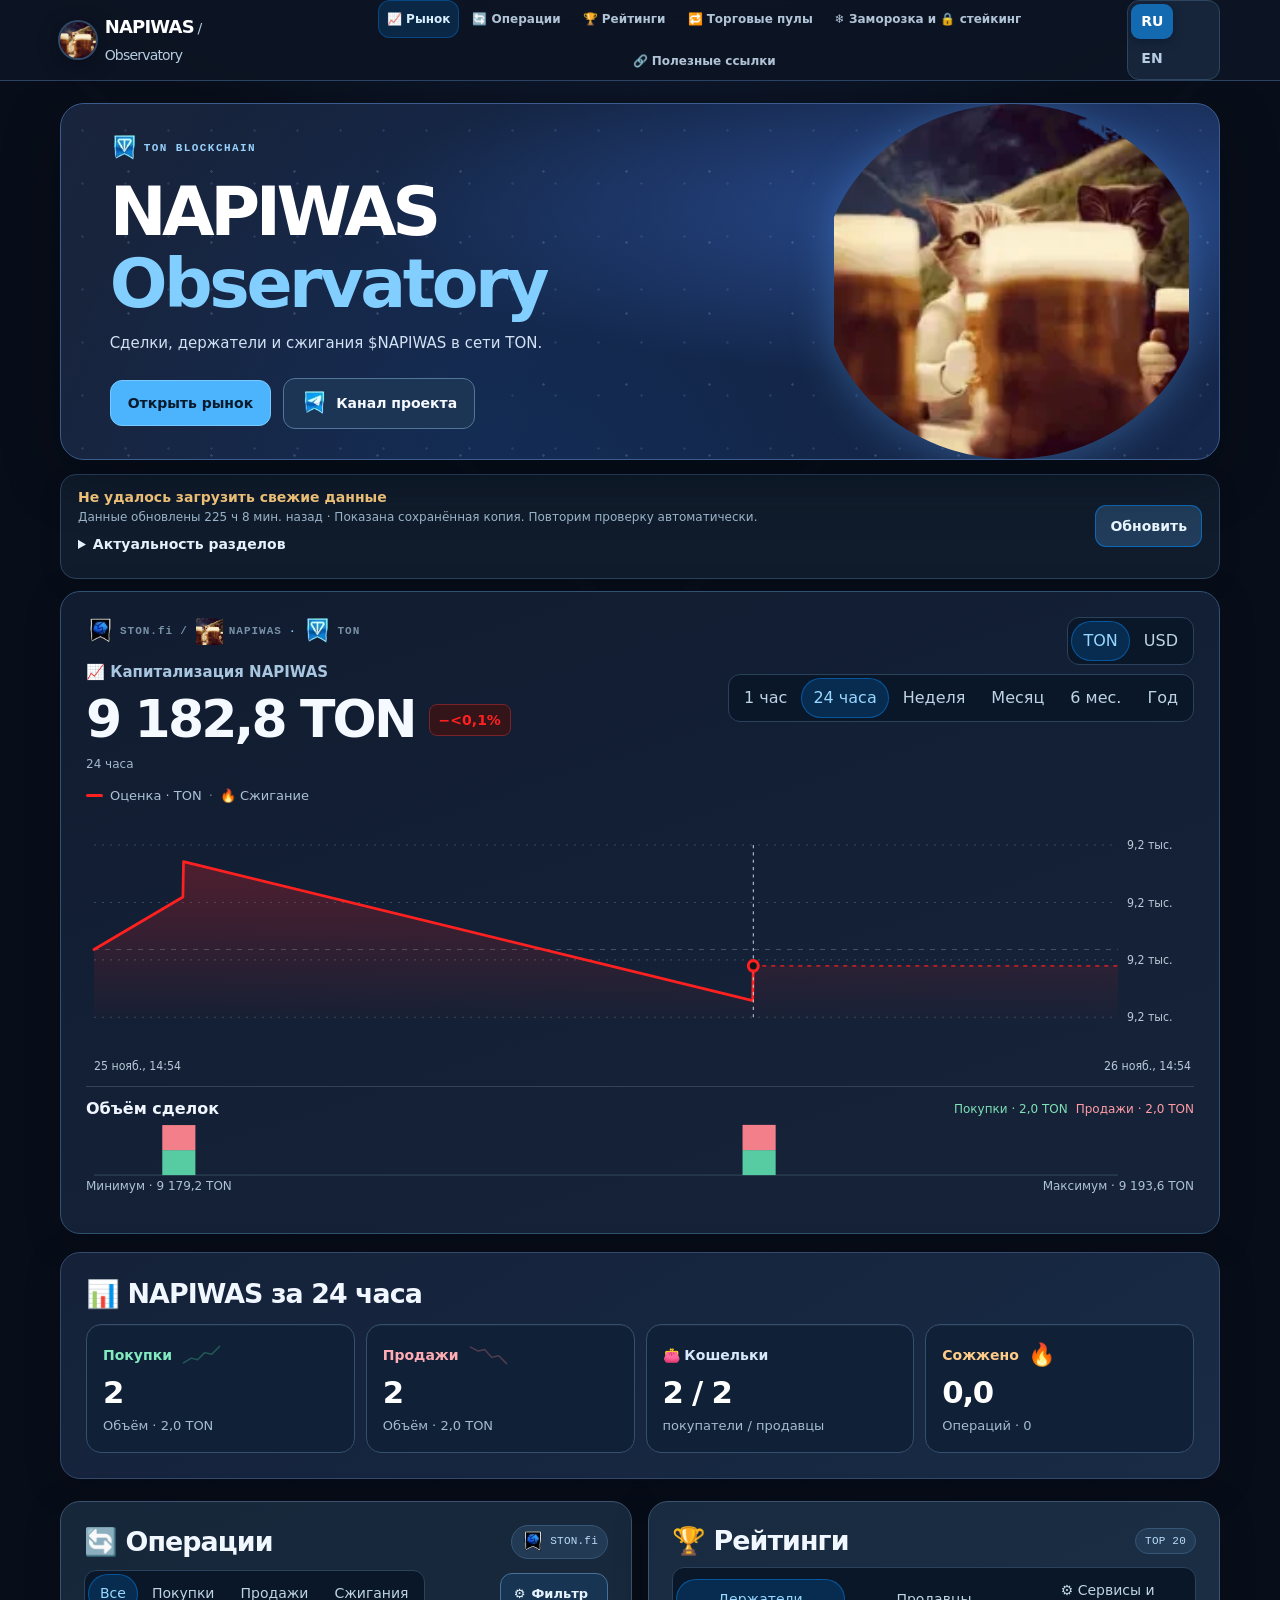
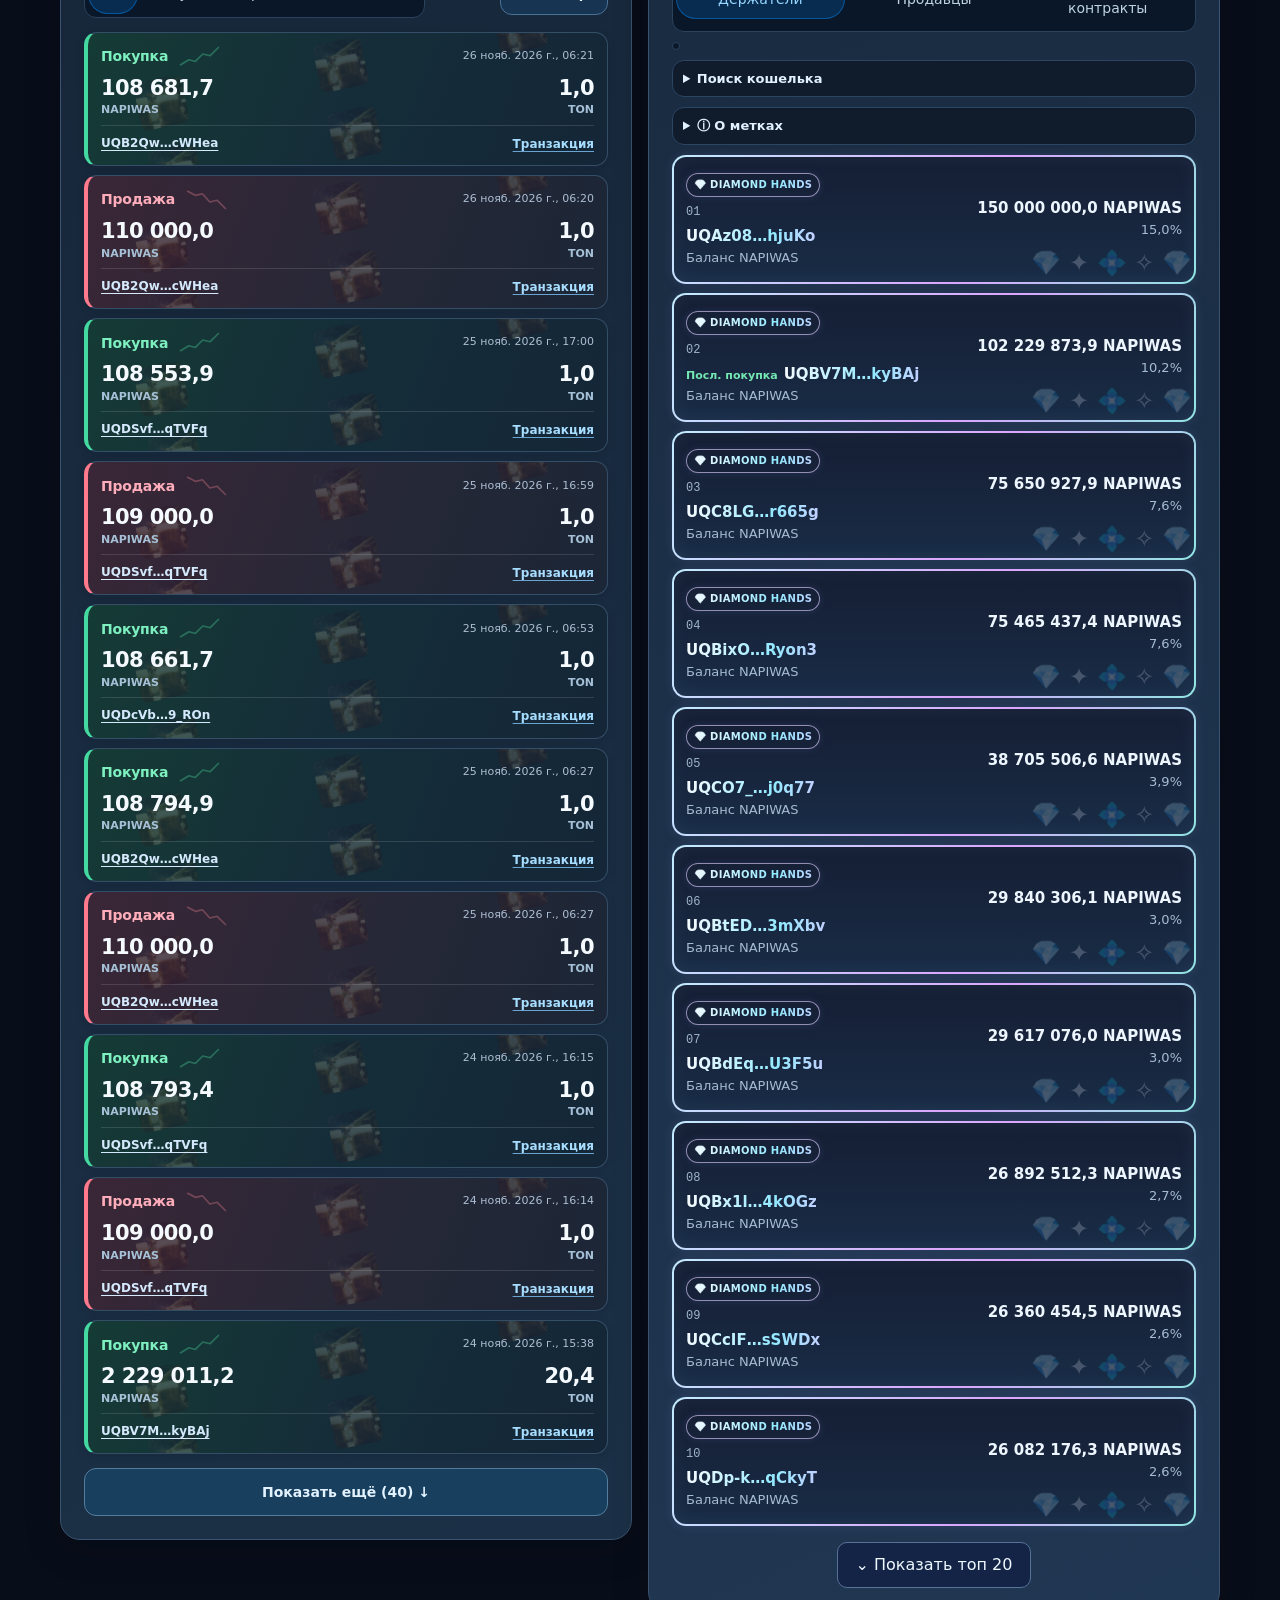
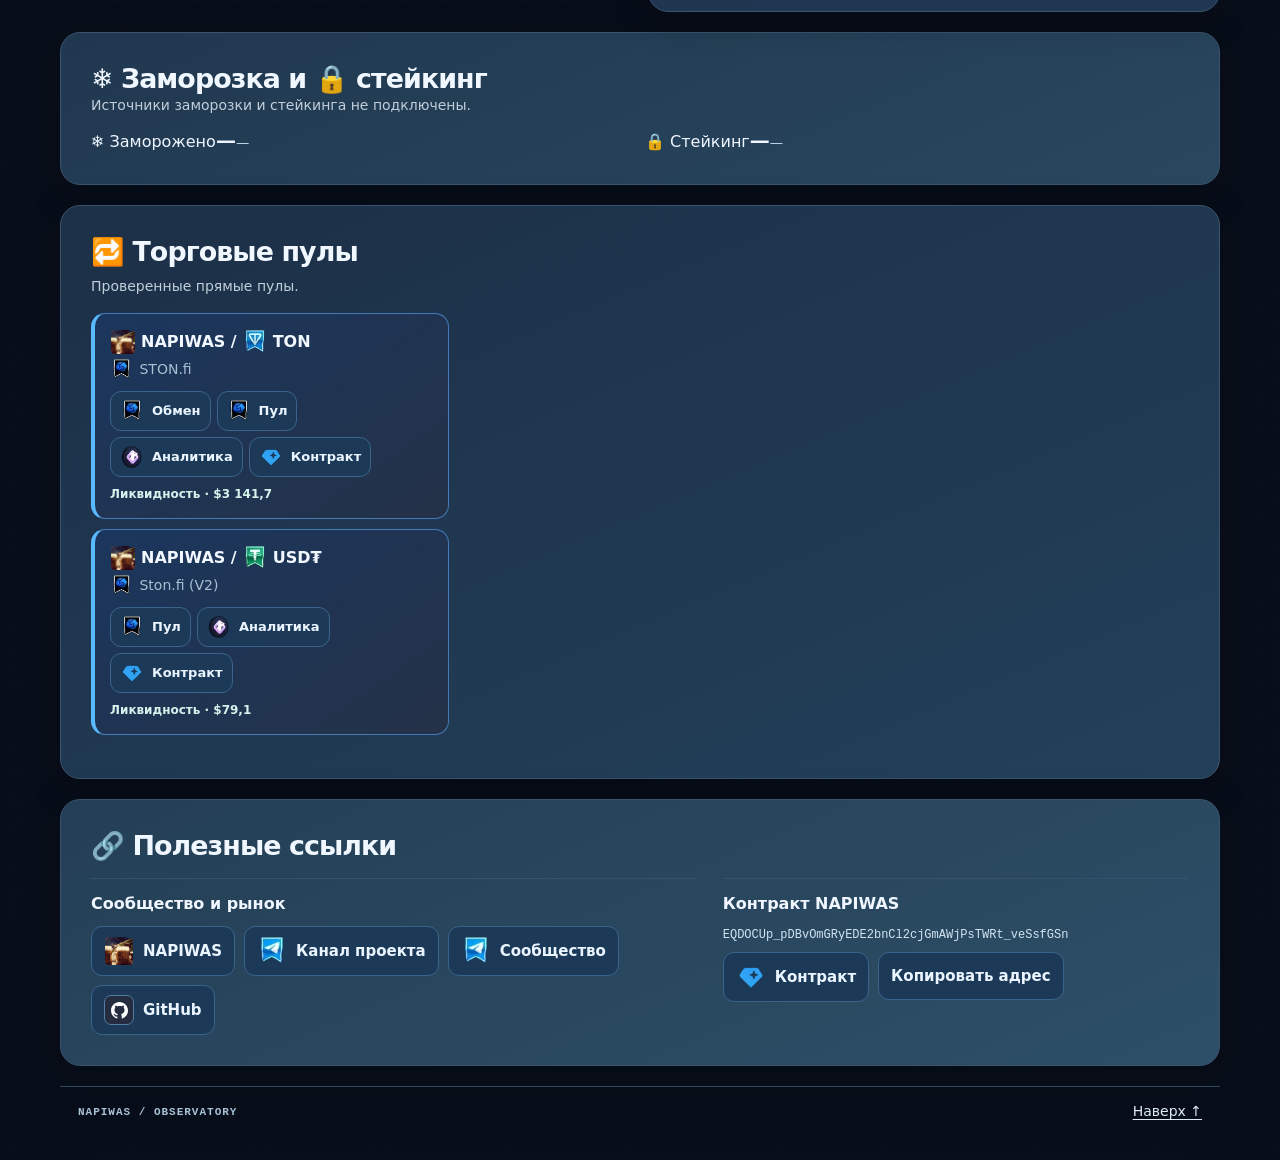
==== commit 0bc8a194: "Refresh NAPIWAS snapshot" ====
--- a/index.html
+++ b/index.html
@@ -1145,7 +1145,7 @@
 <section id="links" class="panel resources"><h2 data-t="links"></h2><div class="resourcesGrid"><article><h3 data-t="projectResources"></h3><div class="resourceList"><a href="https://napiwas.com/" target="_blank" rel="noopener noreferrer">NAPIWAS</a><a href="https://t.me/NAPIWASofficial" target="_blank" rel="noopener noreferrer" data-t="projectChannel">Канал проекта</a><a href="https://t.me/napiwas" target="_blank" rel="noopener noreferrer" data-t="community">Сообщество</a><a href="https://github.com/Freebielife/NAPIWAS">GitHub</a></div></article><article><h3 data-t="contractLabel"></h3><p class="contract" id="contractAddress"></p><div class="resourceList"><a id="contract" data-t="exploreContract"></a><button id="copy"></button></div></article></div></section>
 <footer><span>NAPIWAS / OBSERVATORY</span><a href="#top" data-t="up"></a></footer></main>
 
-<script id="snapshot" type="application/json">{"schema":1,"token":"EQDOCUp_pDBvOmGRyEDE2bnCl2cjGmAWjPsTWRt_veSsfGSn","updated":1795668792,"errors":[],"refreshStatus":{"holders":{"attemptedAt":1795668690,"ok":true,"lastSuccess":1795668690},"burns":{"attemptedAt":1795668690,"ok":true,"lastSuccess":1795668690},"zeroBurns":{"attemptedAt":1795668690,"ok":true,"lastSuccess":1795668690},"trades":{"attemptedAt":1795668690,"ok":true,"lastSuccess":1795668690},"rates":{"attemptedAt":1795668690,"ok":true,"lastSuccess":1795668690},"pools":{"attemptedAt":1795668690,"ok":null},"identity":{"attemptedAt":1795668690,"ok":true,"lastSuccess":1795668690},"badges":{"attemptedAt":1795668690,"ok":true,"lastSuccess":1795668690},"domains":{"attemptedAt":1795668690,"ok":true,"lastSuccess":1795668690},"fragmentNumbers":{"attemptedAt":1795668690,"ok":true,"lastSuccess":1795668690}},"holders":{"totalSupply":"997999999","holderCount":822,"holders":[{"wallet":"0:a2cfbe05095da5625bc53c46212f726a97c5b020eed0bdbbd84fe2d01f44a6b4","name":null,"tokenAmount":"179862836.397992669","share":18.022328314450498},{"wallet":"0:33d3cf03232c0e7bb6151e2ff162d677d05495af6b5f531e9734b0c97fd8a18e","name":null,"tokenAmount":"150000000","share":15.030060135300662},{"wallet":"0:55eccb485352a10ac8ca4d4d117914ce5ef23ee06bfb352ef584a6902991a4c8","name":null,"tokenAmount":"102229873.896667806","share":10.243474348607469},{"wallet":"0:bc2c6d3dcc9bd4b7729555e12d71b5d42b10e057acb5fd1ba7ede77b191dabeb","name":null,"tokenAmount":"75650927.90169174","share":7.580253304358144},{"wallet":"0:62c4e06028d769a8d2a4ec63f1766886aaa524b5fdd5d4bc5da400c5d21891ca","name":null,"tokenAmount":"75465437.434363358","share":7.56166708516834},{"wallet":"0:8eeffbe703e426232b899611262af56ad5cc2a0c6661f031b385f08b06fde3d2","name":null,"tokenAmount":"38705506.581448781","share":3.8783072765763382},{"wallet":"0:6d103f679a2ea9aa630946c543baa8fcf6a2684efd2aa4ed0f9354dedb3ab799","name":null,"tokenAmount":"29840306.129853941","share":2.9900106372499047},{"wallet":"0:5d12a884d0310982ef9bfcbbce8d9d62be519eb7ee09215a327177a22c9614dc","name":null,"tokenAmount":"29617075.999212421","share":2.9676428886662176},{"wallet":"0:71d65ccd7bbff45ee6a743187af0743f45bd0c26f3ce66b0719ab8461647f890","name":null,"tokenAmount":"26892512.343263086","share":2.694640518057063},{"wallet":"0:9c205ccc0583cc6fbbae88bd48fb88cec340e1336bd5be4471234151d8f2ac49","name":null,"tokenAmount":"26360454.540694986","share":2.6413281129367},{"wallet":"0:e9fa40ca498a7add2afcf31901475383fc0299c7664fadd6f9a73b181a73aa0a","name":null,"tokenAmount":"26082176.332659633","share":2.613444524929266},{"wallet":"0:e96b5f3aa2c4ac0e78eb6f1dc3c76f878a4fcdd85312ab7de306b8d7b0d311ed","name":null,"tokenAmount":"23037350.409018532","share":2.3083517467036123},{"wallet":"0:084653296fc04af706ba062180ba583948e9e11f27ff1c0e6f3f1c05a82de05d","name":null,"tokenAmount":"20985990.726805168","share":2.1028046841516246},{"wallet":"0:4e45e36b15ca45a93d77b5bba741585ba7b1896f92a1d368559e3dc7d35bd698","name":null,"tokenAmount":"14455784.113772258","share":1.4484753635528067},{"wallet":"0:40e4f4526e519ee70ee4f52808e74067cd8685b28dca8ac1086940f56fd67ca4","name":null,"tokenAmount":"13143227.817814294","share":1.3169566964913688},{"wallet":"0:329893de91b08362f5aa16d3a47ea3221fa6fa37ec57c6422e0e3dca3838a7eb","name":null,"tokenAmount":"13136226","share":1.3162551115393337},{"wallet":"0:22694f92efcb50a909e45d288b6f32fd0e5b9db3968dbf1bd36488f269d1b970","name":null,"tokenAmount":"11148213.694732922","share":1.1170554815534546},{"wallet":"0:2d7075bcc5a3baceff8d869f9c466be6f0ee699700859811ad9da68f6aacc89a","name":"icryptocheck.ton","tokenAmount":"8803528.54626243","share":0.8821170896877356},{"wallet":"0:1d06760fd238e81a416517e50cd2d0e5f5c970cb168d642da1d31275754d417b","name":null,"tokenAmount":"8777479.626786124","share":0.8795069775131457},{"wallet":"0:df14791d43184206553250a5eb0c40b4eb2955b660e2b74c9d47a6369d3c5892","name":null,"tokenAmount":"7882203.129409969","share":0.7897999135579127},{"wallet":"0:858b95fe8fde0e64cafefed4f5d609b95e6fb50817c1908a01421873414ffcbe","name":null,"tokenAmount":"7650841.856572047","share":0.7666174212663548},{"wallet":"0:f457234abefaafbd83c6c15bf3e853f3c58ed2c94c585d7b0cc437225d22acd0","name":null,"tokenAmount":"5819875.41430996","share":0.583153849713577},{"wallet":"0:675a2233ab6fc5807cedd466c7602e8505b26e7d8ce56eb4116220ef6a8c4519","name":null,"tokenAmount":"5791616.492057613","share":0.5803222943748333},{"wallet":"0:b57b91c9900d7b1f75cf6645ab4c07be56dad0e45590e61fb2710b68b6dc11b9","name":null,"tokenAmount":"5274132.135974759","share":0.5284701544348157},{"wallet":"0:af6904b492c8ea6a5b7ec940777b031da202eb833f6c540464bd81fd6bb3924d","name":null,"tokenAmount":"5058305.964564038","share":0.5068442855343167},{"wallet":"0:720032f945ad9d95dacc48172d81f4a6d97d96d4feb53555b64580dbf1e24d24","name":null,"tokenAmount":"4499139.104401274","share":0.4508155419748927},{"wallet":"0:d2ff2453292335f3ff7f4d3ef34e4be4bbd2e3ff03dcc602b6c4c32ca236b4e5","name":null,"tokenAmount":"4220334.666078079","share":0.4228792254816504},{"wallet":"0:779dcc815138d9500e449c5291e7f12738c23d575b5310000f6a253bd607384e","name":null,"tokenAmount":"3977001","share":0.39849709458767246},{"wallet":"0:e132fefd2b6761b54dfb090be63764be546e6bee1296b2a5347072a8e4f69355","name":null,"tokenAmount":"3574925.035461549","share":0.35820892174785957},{"wallet":"0:e97af353ac2ae4546cb3dfbdd85d216752000fc5180bfff6e32d9fdf3e3091e4","name":null,"tokenAmount":"3133473.931910343","share":0.31397534419339646},{"wallet":"0:7e414a5af8fd7889e5b2f6cf4f8503647c160bb5e3319fc5eb7ddcee461b79de","name":null,"tokenAmount":"3037546.937391635","share":0.3043634208852975},{"wallet":"0:cd050db2a939e23a194604e4100e9c0d37b6347a48494fe71fd8acb8accdbe11","name":null,"tokenAmount":"2850111.088518805","share":0.28558227368483247},{"wallet":"0:f9b0553bb52d2e1f85cd7d4b4a2c4abacac400c96cca20b49d3c803108fc126f","name":null,"tokenAmount":"2754274.224805859","share":0.2759793815196045},{"wallet":"0:4a2d1405e27515610cf48fa1e578c7296ada795d92d10a2f4e1819b6675b0d1e","name":null,"tokenAmount":"2563285.779663753","share":0.25684226274871497},{"wallet":"0:47487148f69466efc39e6919b548583d5deea7c017c066b5aa175a79c6f30da0","name":null,"tokenAmount":"2004393.545590064","share":0.20084103683351445},{"wallet":"0:37a3fd734b2850ca81e66e2fe4fd7fa7548e5cbca3d854b71e62ef050a8f0163","name":null,"tokenAmount":"2000000","share":0.20040080180400882},{"wallet":"0:9eb3546ea73d191593c0636612e055ef4b1af74b53942637f9cfb41d37ac30d5","name":null,"tokenAmount":"1966369.569659643","share":0.19703101920139812},{"wallet":"0:70100da6d4a24acdfd01f014074565392b04310281f122ceab6d380e36166b2a","name":null,"tokenAmount":"1859424.187294668","share":0.18631504901380946},{"wallet":"0:0000000000000000000000000000000000000000000000000000000000000000","name":null,"tokenAmount":"1820031","share":0.18236783585407598},{"wallet":"0:5ea0b194b2edb832b5084c5233569d1781c1f9828a706817957f1c1cbec6b315","name":null,"tokenAmount":"1759175.916038982","share":0.17627013204425684},{"wallet":"0:fe5f9e0030147a144d74d15a78001299f4a5aece7c9c7061e04666f877d755d3","name":null,"tokenAmount":"1550984.430526442","share":0.1554092617315165},{"wallet":"0:219836f693ab7060042bfbefd2114252ed6ed3135fd2c3dd64c50e5790b7ae44","name":null,"tokenAmount":"1272218.039973604","share":0.1274767576401174},{"wallet":"0:c5477a9b4f97f467c481f7590ac793c233150b65aea3b0458921c550b070a8f9","name":null,"tokenAmount":"1193405.312438486","share":0.11957969074491813},{"wallet":"0:f0f058d01b183c9e7050e6ae2d01cbf086262cf84f1aa3c121bd6a19387561a5","name":"makar-78-rus.ton","tokenAmount":"1185041.985016393","share":0.11874168198434969},{"wallet":"0:42fac39c7b79d3820bd162b76d8142d636482ba1e1c5bb8c296750227d34ef9c","name":null,"tokenAmount":"1085607.103124027","share":0.10877826695509114},{"wallet":"0:efa93c36a62e540b236a966f8d8eff54158f5ae831b42d950c4b2838cc385801","name":null,"tokenAmount":"1037535.20329961","share":0.10396144332056358},{"wallet":"0:85aeafc16c40ddfb4e1781d75b1cf92303bb863c2957cb575bd674df47882ef0","name":null,"tokenAmount":"1022860","share":0.10249098206662423},{"wallet":"0:0278199be7adca6c3603a05abdada502289bcb4a82df7daa7bf81bf9248e8b13","name":null,"tokenAmount":"1010352.757303192","share":0.1012377513342254},{"wallet":"0:6287279b0e4c68dd319c523b249cd15275e666bd1a418a434d3225b6e228c34f","name":null,"tokenAmount":"1005000","share":0.10070140290651443},{"wallet":"0:cc100314e498981ff88b255dcbd963695e153dadad2063d6278f6679ab176f29","name":null,"tokenAmount":"1000000","share":0.10020040090200441},{"wallet":"0:3dea8072b9666f43afa4470e9e7e221ea8c035871b720b2bd45dc4260983a03a","name":null,"tokenAmount":"1000000","share":0.10020040090200441},{"wallet":"0:f38b85ffd43351af6a82150320ebbe5b989eb507cf0e398cb454934519e54307","name":null,"tokenAmount":"1000000","share":0.10020040090200441},{"wallet":"0:06e4e86c196a49c2dbc8a273db457d600f60a7c3d7f96d4e33bfa8637aa4e391","name":null,"tokenAmount":"1000000","share":0.10020040090200441},{"wallet":"0:2ae194411ffecb6113e0e93e5515420056027c4d74b365b372bcf950661d31fb","name":null,"tokenAmount":"1000000","share":0.10020040090200441},{"wallet":"0:d3fb45a0b8eff6b2bb0347b94fafac286d34c897f9a03581ea325584453e5a20","name":null,"tokenAmount":"1000000","share":0.10020040090200441},{"wallet":"0:17a64b4239e43e9e472ae4936b02b496bec2a4c830292ac5f0fc6c241afc834b","name":null,"tokenAmount":"1000000","share":0.10020040090200441},{"wallet":"0:a9fc2f5bb4e1ef614b4f1519bd2540b4d178b16075d03bdac1036d98218f51ac","name":null,"tokenAmount":"1000000","share":0.10020040090200441},{"wallet":"0:a78e7fce81a540499e4cfc4f3a113eea0670ff69e2785f6949b9707afaff9ba4","name":"7714.ton","tokenAmount":"855709.996495502","share":0.08574248470470208},{"wallet":"0:6149240b4747cce8d8a4223dfd759cd333cee705db77e26717c763ba22bbce70","name":null,"tokenAmount":"854027.497703427","share":0.08557389765121903},{"wallet":"0:3d6879a7b48b9eaa4338d60e5f16b89ca75763dbf642aa435b36691e33699b79","name":null,"tokenAmount":"829071.699231","share":0.08307331663945222},{"wallet":"0:016bdac6a6fb3721566f7b002516f5d38e15ad0d00abaf46525dd356200f2963","name":null,"tokenAmount":"618495.84526505","share":0.0619735316517821},{"wallet":"0:15dba381a34b7b4e5b6af15b681f5637d29bc6011bff999b5c59cbaf51b8aa01","name":null,"tokenAmount":"617576.969487325","share":0.06188145993047491},{"wallet":"0:76430976b2b68cd58b084d1e72c0d7e51d96b8202fda37a9569e831705f81c58","name":null,"tokenAmount":"582021.369177181","share":0.05831877452508705},{"wallet":"0:a83266afd497378118e118302b14d7052533f32202c25bbdb23e8c33a753139b","name":null,"tokenAmount":"557556.337085997","share":0.05586736850147001},{"wallet":"0:0c462a0e14e4900f61d1f33774faa621d0ddd503700a3e09655af1c47cb4eebd","name":null,"tokenAmount":"554250.660088037","share":0.05553613834102188},{"wallet":"0:77f5f9798ff0c1f5df6c651813903bc5bbb9bc4496914bf9675234093614dbe4","name":null,"tokenAmount":"541745.784517197","share":0.054283144795594034},{"wallet":"0:f435e186bd1ff16781212899653d2a0f63d71b7e68fe89a78f4af80d7793345d","name":null,"tokenAmount":"520000","share":0.05210420846904229},{"wallet":"0:e6cb5695f9ef592ff6a11a02b0d7351b1f02eba9846a8e75adb0070a1b57b8ab","name":null,"tokenAmount":"501000.000221717","share":0.050200400874120345},{"wallet":"0:cb271779532274d80d0a6b58b7ca1757de5a410bfba8d39ae163d8a86b847dd1","name":null,"tokenAmount":"500500","share":0.050150300651453206},{"wallet":"0:f37528ffc16821763a0f27bafbe17542e15b52c3f49c165ff87086a607503bc3","name":null,"tokenAmount":"500005","share":0.05010070145300671},{"wallet":"0:63fe9b0b50aa315d8aba466a4ddd08ce47635c36d460b74bfbb333edc859ad01","name":null,"tokenAmount":"500000.000097871","share":0.050100200460808916},{"wallet":"0:5c65867bafd9b440ae96e93aeea65cb09891beb8ace3b00e15cedaf2bafcbed1","name":null,"tokenAmount":"500000","share":0.050100200451002205},{"wallet":"0:ab793b0bcb1763b2fca61ec026626258d07a83b6c6b4665caff0fbaa73ff8b66","name":null,"tokenAmount":"500000","share":0.050100200451002205},{"wallet":"0:506f29d4bdd0b17eb8a46f6991e4bcbc2c92e208d34100ce5d4ae2c0d3a841b5","name":null,"tokenAmount":"500000","share":0.050100200451002205},{"wallet":"0:3938169e309b1bffd142fc6a134488dd89f1ac6848411b9535cdbbd23ba4d018","name":null,"tokenAmount":"500000","share":0.050100200451002205},{"wallet":"0:538667e6571fce8fe94f31b2f10581b604b74171942b9ce02202a650334749f1","name":null,"tokenAmount":"495574.488965942","share":0.04965676247119335},{"wallet":"0:69edb37f788f7a55def30f8e01139e7c98e213d2ef8831e4872ba89019f921c0","name":null,"tokenAmount":"486799.942535622","share":0.04877754940114203},{"wallet":"0:2fc777a5f5ebfd075bb3d617c724879c4222debb4129d18a6ba590f5c450599f","name":null,"tokenAmount":"400000.86301081","share":0.040080246834830906},{"wallet":"0:fc0517a83c9eec451c49895d83c0fbe7761439d7fa1a6dd6efd0d4eda47eb60a","name":null,"tokenAmount":"399185.517004026","share":0.039998548838077304},{"wallet":"0:d2bdf6714926ffc3fb52f0d4c626851540d9720638045a5eddcedf35e3206a4d","name":null,"tokenAmount":"385286.105125427","share":0.0386058221955396},{"wallet":"0:808cabf1ee3870955dc5474b9c31c14058d4e26b6fea1d2d4c23b74b2f3dd5fe","name":null,"tokenAmount":"352476.833456331","share":0.03531832002099341},{"wallet":"0:14bc1cb8a31fc31ccc5e8a65f2b90faced33e901c759bbc5da30c0e1cc4cef60","name":"kapakypt.ton","tokenAmount":"350000.000009546","share":0.035070140316658054},{"wallet":"0:c464eb13833dda38b874d32f94e7b663f2335d8ff5688c15c55eeb75d3ef63b9","name":null,"tokenAmount":"348649.831171605","share":0.03493485285781098},{"wallet":"0:9ff8fe181035c8bd78812c265b141fab0a782cc02bafa07f1f94b8d4844cf582","name":null,"tokenAmount":"325000","share":0.03256513029315143},{"wallet":"0:96786d78fe856e618553d3ec68b2abc2b3091613bc1be63af81253bbde05eacd","name":null,"tokenAmount":"311449.939159832","share":0.03120740876472005},{"wallet":"0:4a8d88d9c3e015ec4875f72c6f383850bc829ee88338b628bc87c9155c6a0ff9","name":null,"tokenAmount":"304072.985639999","share":0.03046823506459733},{"wallet":"0:5a46a6d88d70ae49c12a0845ed97b7acef2191238eb3b82592dbb132aadf5a07","name":null,"tokenAmount":"300000","share":0.030060120270601322},{"wallet":"0:1fbaa8145fa2bf218f6060d7b9eb40d14a492c79b39d6ac29b160acd8ed526c8","name":null,"tokenAmount":"300000","share":0.030060120270601322},{"wallet":"0:29815aa76a291b74a1206953c4a06831df1c7a793e0a127b2b4e8fac3a6ef58b","name":null,"tokenAmount":"300000","share":0.030060120270601322},{"wallet":"0:7447d4a1bcbded3d2fb5a7061285c9dc2f113c30011a140903186836a5b28912","name":null,"tokenAmount":"285060.066256106","share":0.02856313292001376},{"wallet":"0:f75628e2c2e2fc87d6c7366b32f806b1e84476ef255435bfe3818ea6bb1dcbed","name":null,"tokenAmount":"259757.819846729","share":0.026027837686072884},{"wallet":"0:5611f06808896de8abe090d12d0390bee3652a4361bd83df96c9b5d342b867b8","name":null,"tokenAmount":"258880.988251411","share":0.025939978808698475},{"wallet":"0:a1aeeea267e94479b12a891c4487b46bbd27f5561b979fbd81aed3456c8b7088","name":null,"tokenAmount":"247441.345298339","share":0.02479372199862487},{"wallet":"0:8591aadd2bc19ce4040c8044eaa0330cbdfbbe38ce8678d448191a58e0a39b3e","name":null,"tokenAmount":"238248.836237754","share":0.023872628905458947},{"wallet":"0:2862af00cbb9d6d78909e762a69c0025a982166b1fdb0aaefc7ae5f1ea071d73","name":null,"tokenAmount":"230228.691816074","share":0.023069007219114635},{"wallet":"0:ac137369d164071f23103415042611158daff7e516e39b9a7d2c98458113a310","name":null,"tokenAmount":"226645.01606836","share":0.022709921472490905},{"wallet":"0:ffd3e37d21f51a637a32c55b1d8cacfc21efb03d65d2bfdbd6c22538682b0bfc","name":null,"tokenAmount":"217517.000015916","share":0.021795290604596083},{"wallet":"0:30f3c46e69cce22805cb91a426231116db3c4aa8d12bae275a24b1c49ec5ce20","name":null,"tokenAmount":"216768.87","share":0.021720327677074477},{"wallet":"0:dc55b8361e0692d89262b5d53d835e6e15c3f4b3ca543621e6d8332d86d93dfd","name":null,"tokenAmount":"212648.143638075","share":0.021307429243602134},{"wallet":"0:44a8028f3e3ccb027045481e24e19ed681f6692aa04b2444aee6b8dd37c461ad","name":null,"tokenAmount":"201000","share":0.020140280581302888}],"asOf":1795668690},"engineVersion":"1.3.0","methodology":{"valuation":"last observed swap in primary_pool times CURRENT total supply; not circulating market cap","primary_pool":"EQAx24y9IUgryyBpWxgOgTVz05k_xfgn70-JakrLngoyEN6P","sellers":"sum of successful supported native TON swap sales; service roles excluded","holders":"balances excluding known services and identified contracts; unclassified accounts may remain until verified","burns":"accepted burn notifications and zero-address transfers shown as distinct evidence","usd":"historical TON/USD rate from CoinGecko","history":"incremental confirmed swaps; missing intervals remain partial"},"serviceRegistry":{"asOf":1795646461,"source":"https://github.com/tonkeeper/ton-assets/blob/main/accounts.json","sha256":"4286bd47e11399901a7d713c9e98a5dba17300d76fe272f4f5d46110a84f4e2e","entries":{"0:ad8afecfacc248996885d8be6824280f9f3a7e54c2f6080b7971b9f556c280c4":"Crypto Bot","0:dddcd3cdad60af4c0d69389f567ad51d0c263fa4968d655ab424c69aadaf9322":"Wallet Bot 1","0:436a76c2794a88e3fbfec6b9c0374fc8db046f10868b835420d9937973a665d4":"Wallet Bot 2","0:6e814e6450e8c578067bb656298fb4d01397dd15018d7f34dc369eaba4c2111c":"Wallet Bot 3","0:5f00decb7da51881764dc3959cec60609045f6ca1b89e646bde49d492705d77f":"OKX 1","0:f15db2c62cd86aff0860d39c491fc73a31395fafeb5945e644498562260c782e":"OKX 2","0:e7e86da08742ed933434ffeb8f08a63c7e100ee842e25f599a9cbf0891574a6c":"OKX 3","0:0338def34b84c6ee9134a04ab1601450be446340a37ae259de57cb37bdb590cd":"OKX 4","0:a30a49ec725e9f57244b66af4c2da7ab76004b4fce80d3a34b1cd0c37762abce":"OKX 5","0:24da1e7b8da901e5b3dd0f98c397feb6e5a5ea483195a8b6bd0682cf2c5327ae":"OKX 6","0:7f2e84c723d8b6b6b1aacf810c8c26ab23c22022b464b87104b2d3065b0ea70b":"OKX 7","0:854ec4521efd52ad43bcf1988e4c44ebdf9a26ad18fa51abfdb685fc3b348a5c":"OKX 8","0:f9bdc0de461c1a2e002fada9550bbb095c8f9f73668d70c517a9cc7e050f8e5a":"OKX 9","0:9b9b739de2527ae72d21083f5198d710c7288453b4733e57ecadb2e189ac829c":"OKX 10","0:b31535e934db05bbc220267467903c8108bdabcbc2a06588838b726ddf589ef0":"FTX","0:57eb74407604a19f7e04005315ef70aeb7b675e6551977586756f6baf12125ee":"MEXC 1","0:1c7bd690f4f93de8b93db5790129dab65926c6e1fc9b57380089db5529516630":"MEXC 2","0:d887d0e2d1c4fc4126e71c970d33ab1896940000eae703bb1ab6cecc830777e3":"MEXC 3","0:7994848c1fcbcbc57a6a5a987b66eb424b8b54e10759b6b514a66b600c2b0eef":"EXMO","0:8d195793baad9a08c46dc353aebe999341dabd07721b9725f19e18abc3d10d92":"EXMO Cold Storage 1","0:26ab8ae763a3a7c3067d882b7b01cd5d37254cb8768f57b6a47c00028effc7b8":"EXMO Cold Storage 2","0:0130c77346e9ed82df677d107ad6a775c11f9c18f6a05c0dd17906b355850dad":"EXMO Deposit","0:342a359e38357c083968129fddddf049ef5c47315bfbef27505a356bf9f02d65":"CoinEx","0:555f3053e257130374bb831ae0e219e5e5f9ec0ca8f8a0d133369d3d690c64c2":"Huobi Deposit","0:85af78e8d035e920117cda654615cdf371d464480b629e110d3c5310d85ab362":"Huobi","0:80d4123841167ca989ac912443cc99a4b9c1a87584536427ff6fd85c92395ae9":"Kucoin 1","0:b37e57033db21d10b950e6143b658c10c3bf425bd193025960aef7f22dbcf4fc":"Kucoin 2","0:07ce60b7e5f255a88c3707f3fbc79e2cf924ed6b4b7d09c6324f0ba2338a48fa":"Kucoin 3","0:a14b1f452385b2bb984ad2c4441e1d23cae071fdfc096dfba53ebba3b6ff1d10":"lbank.info","0:75726a716f747e60b0371cb0d5d35471e8e1e931003fecc3a0961a8bd82c09c7":"xRocket Bot Cold Storage (Old)","0:c1dc654b598ab84cda4f12372efed8907cedf0901865a58649087373e01b1c24":"xRocket Bot (Old)","0:45614fee399c43d77bb597558791831bc0ee31754cbb2b5b1fbf5a3488ed9940":"xRocket Bot Cold Storage","0:011a8f0a0b36b779af033473274966666d1cd6fb4e77df679375fbd6f970d012":"xRocket Bot","0:c3f1da8ecda8f8cd42bace224ea3f1b6971eaa7f54c492d4d190527b4f573f7c":"Bybit 1","0:4a1f3ebcc66bdcefa90245bdf541a50ada1c688a487534b1587abffd93038834":"Bybit 2","0:cd525c15904d7b4027eae08b318624260f371ce8c9f4fcca0cdb7b583854107c":"Bybit 3","0:ae62a192da96e266161a702cc9f6de91c0c3441f17ceba51bc442dfb2031a30a":"Bybit 4","0:e3ce05c4da977132c24a3b102da8b5fbf2ea9173337b49de346e4a4b057f7579":"Bybit 5","0:e33ef85d174eb457c072d1ee10215b69ab9b64192f7421302ab1c8e26b7ad4bd":"Bybit 6","0:7f97f36dda3f7dedc9e12f8c09c4f89e7fbc17527ab3f67de4c3b155297a56e4":"Bybit 7","0:7d133d4e425c8e00de015513a44e66e6d163b21e71720aec7579965e5de28c55":"Bybit 8","0:f2dc1860686cd658987e2bed8216532d8c004460dadea907cc7d4ad7236c496b":"Bybit 9","0:4a1c20bc9a6f9294f75f1c87a7f383a8b73a483a2e6dcb3630ddbe78b3ccad00":"Bybit 10","0:008bb088e81e38d583826901093567027cc1575ec744ac354fa4eeec302d166d":"bit.com","0:1882478daef1b7ed200cbbdc201bd4ed0b24c2e5f1a4c7c15aeb7e3b1a759193":"Coinone Deposit","0:a4d2072b1edc1355fc7fbee0095beec7889a2d3cfaa9edcf2ce9e128631abbd6":"Coinone Withdrawal","0:f3f4ed0913ab555d023745058f1a6c55a49d4876593cb9bdab1f780a99b185bc":"Paribu","0:f9873509de5a2f97f7b2805f5f7aafab447f43c91e751cc8efabc6d2ea09d78a":"BingX","0:b496b8f73b469ff06a2d89e62c4d70a103fc228c821537b49dff092060bc281f":"Gate.io","0:60ff0b28e2b3839bef250a81be9f2e78a6265b980ec5d24df4e44bbff2c3fb25":"TIDEX","0:23eef28b6da5a368d6c0b8028fd5ed47c26758676bc9db1b5653caaadc969f91":"CWallet","0:00ffafa9fb3d4f837824436d19953c792be6632af73a9b82c4dc69ca07195087":"Matrixport","0:b58c73481f25a280f9705ab3424be850614d823256263ecfa049fa9fb917720d":"QMall","0:00b402b789e5626e1c61b50c5dbe2024426e92f16c0c2fb735396df96046b5fa":"BIT","0:2c54797319837b4c6d014fc991c1a8d4294dfd4d6cec4937e370f1f27db0423f":"Bitforex","0:6a5a76a1538cf9596590ec3708470649c342624bf92e63a6a7a15254ededa904":"Bitfinex","0:59b065c5d66261a5317660e96eee476aa6a11b749bdcbe8c0d1f3dbf24200d1c":"OMPFinex","0:3cd5ad54b190a71caab984b0f210e3742c7f2147b7e9073377d7c6b470017362":"Bitrue","0:6c53cd87cc0d33486db42c1c7fc03dfaeb2f7b815afc368ab1aee567edda3f72":"Coinspot","0:9a582c23266b8ea47eb71118a3c040d42b230b2266fecffe2d3cd390c0922c35":"BigOne","0:dd528505af15c6e5206bdd8f6c9a3b541f80ca98ae8a5066ab3ff8de1ff5e678":"Farhad Exchange","0:2b6f3cda567c385f0645486f3c665a451f56b2969d1be57d86eb77c6077a81d1":"BitTime","0:cdf7f0d7c09036f064272e3c429ed570be49ef29eb3a735b64bbc17915073732":"Bitget","0:e9c0a24ffaa6aa4f228890e71ae9550bfc53a6c57e643bc31c240e18727ac1ce":"Bitget2","0:336502faf83ef5b532d315ba71450b661c90e83fce64d8bc1fd2bf642f3555d9":"Bitget3","0:b308c7f9b4f596f6250175885972549871b05c70ed3619fd5a939401eea972e4":"Bitget4","0:e2d1df206b372db1f3b890e60d185b67aa0c9f1b6b6ff60a05091c8c01b40ac4":"Bitget5","0:7a0dc94da9f48b968dfb87be38d4fab7286288db7a04d3081feee177376d9089":"Bitget6","0:8785ef5ebb0fd24c6911d10f43c00961e9748fa54297a1ac517e3c5fe76bb0be":"Bitget7","0:213b6804c2082135a4a803da8e3b30cfed51aee9af2ad2100334b7f4711d3bcc":"Bitget8","0:573dfe99490a041703e977e4724135c5b8bea0bea67839612247451ca9d5c4cb":"Bitget9","0:de2519a527de7e1d4c1028bdb74e022b28a6e370e4fec3fc27d8d971308f99bb":"Bitget10","0:06476e580e250d0abec5c365a711833483c581d57b908be37d56bdb0e338c312":"Bitget11","0:c9959a997e1d4e4383d8db37b86d2101ce78dcf1f1b3904d9888fe572ef0efd4":"Bitget12","0:c07e51e5b694937758f45f4003071c84f4c4a68bdb168a22c3d6c8b89cd6186f":"Bitget13","0:1797a5c4c50a2b312ce9927ff6f12efd3b0b58ff311445118c2d2e64312b5d79":"Bitget14","0:6083005b354ab1c4785aa8ce8293ee5c9c182e9248f27e9c9074f35c16342083":"Bitget15","0:f99b14600ae44d2f12b178e8c6eabd78892ae82c5e45b6898f9deb7eb203f9c4":"Binance","0:8e91b50381c36dd42accdb51f5cb5d96848568b4924f8079b1a5ae7e10f43eda":"Binance Hot Wallet","0:ca1d9edeef40b3a9dbd9082f3767859547c3ce0bf641d09d58e33a3cf06fb309":"Binance Hot Wallet","0:a2faca7adfebd5c5970108d1f79065cef32b0c143fb13489066b684cdd7ee95c":"BitMart","0:5d5a830e48214791f4ab5352900c624d3bff3c5efd630196b180158eb789990f":"Nobitex","0:cad898b200a0934ee416c2039bbf3f5d7f1a323172875b3c19d378a6f540f7b1":"Nobitex","0:4532d5bcdfb05d3275cbf255bc91c3635cd48d63b719441581c5542a4750fdf5":"Nobitex","0:a32d52ced80a23fe4fe90ba94593ef686de03f9fbdaa069e642826a95234b982":"Nobitex","0:fac8ffcb6f89572a1232d59e91c65909ae408663fd2ceaecd35f35b5e9d670f4":"Bitpin1","0:c14ce5d772539be26fde315a505a1e0514104e76eef776f0b845e57df0557ddb":"Bitpin2","0:dd36441bf4aa8a6a6ecfd763efde1eb82dd86bdcfb1456b45ff4b73f87657184":"Bitpin3","0:402f5d4f4f8bea7b0bd511b9d3771834c1a22bbbbc8a326035eb07aa24f5c9f9":"Crypto.com","0:ca6e8f2a3dfc875b8673d8677f3818c4b8c02d1aa481a86a0c61bd09f8269f1d":"Foxbit","0:60def37fb0e6f41b18a73c2496d96b25442344864ca0ed97189a6f37e2439c56":"Richamster","0:97ad93444915089e812238ff10abe9066d0b03ea3dba2a8630fb9c9f88aa455c":"Wallet in Telegram","0:1f5806c73d03bbc96eb7eebf16067f1f2e8e270cfa16d57001aa9eaf7456f008":"Wallet in Telegram","0:1b44ec553616b0e4551037038834bdf0bdaa1f0440e10f3331d9841585612a68":"Wallet in Telegram","0:cf06c94efdae26faaa1d85092fc4daee78eba09e69c36dac051c1d8ffde35f40":"Wallet in Telegram","0:91887059ba56a03790b0696d7a402ac0691dff62fcd398e813f97d3b2736fa58":"Wallet in Telegram","0:6db0f022632b6269f0d4dbf8ea60a8448bbc2bcfc6812e31af8cc6405c268af7":"Wallet in Telegram","0:dd6ff02c59634745529b99a8d5beeea9f6c38a9188e6a7e96a424e3820c8ac0a":"Wallet in Telegram","0:023895aef955024920a291c6f3715e291df1b3dd254eafa8b09e21a2d58d5897":"Wallet in Telegram","0:f5066318091a8cfb530ec732104ce38f7783d92a6679ffcc0ce0960b0e94c7d0":"Wallet in Telegram","0:0c5684355f5410a923fb7dd59314905dc7ff157b28c9130671c7a4f17007e898":"Wallet in Telegram","0:23fe558cdf44249381aef36472e64a5072a24ba97fb61b2f5791da6013aec92d":"Wallet in Telegram","0:b7be71ac1b40e436db36721d9c20e82d44e78fc1e86a8ad15e00b1cc16831dcf":"Wallet in Telegram","0:55b7223f04dd1f2e1b3f28e4ad628fe6cab60004f280fb0a58cd27fc590b2eac":"Wallet in Telegram","0:659dbf460831a72795c4a9a9872fb4a3e7fd302783068dae53e8f2a5c150084a":"Flipster Deposit","0:d0a6eb95408e95ce97b0ca597fc523ff4809523635e8f519e00fdcbdf42f0c54":"Flipster Withdrawal","0:ec85cfc7fd1009362e421b5a0141f510d6540107ab73e7829fda1ef9e97a75e3":"CryptoBot","0:817438e5b0e6eb113ab74d73fc95f7ec19247dbe6ee27a42c3d0164d614c3ca1":"Ourbit","0:66a1e72196d64d6faf48fa4b2ea861f67b0484d2d14a59caf701d8c286ce44e5":"OKX 11","0:419712bc541c4489d6f1c38a105722d293b8847fd54f2717ad69142911b8be5c":"Bitfinex 2","0:6c25b5f2fe5ef1a6a1978f611f61a50883fd50a0822b19176445fca931823263":"OKX 12","0:14de4b02647941779108b7b99be85596260ccde813351000055d744dd8aba04c":"CoinEx"}},"identity":{"byWallet":{"0:a2cfbe05095da5625bc53c46212f726a97c5b020eed0bdbbd84fe2d01f44a6b4":{"checked":1795646461,"domain":null,"linkedDigits":[],"role":"STON.fi Router V2","activated":null,"serviceCategory":"router","roleSource":"https://tonapi.io/v2/accounts/0:a2cfbe05095da5625bc53c46212f726a97c5b020eed0bdbbd84fe2d01f44a6b4"},"0:33d3cf03232c0e7bb6151e2ff162d677d05495af6b5f531e9734b0c97fd8a18e":{"checked":1795646461,"domain":null,"linkedDigits":[],"role":null,"activated":null},"0:55eccb485352a10ac8ca4d4d117914ce5ef23ee06bfb352ef584a6902991a4c8":{"checked":1795646461,"domain":null,"linkedDigits":[],"role":null,"activated":1719053008},"0:bc2c6d3dcc9bd4b7729555e12d71b5d42b10e057acb5fd1ba7ede77b191dabeb":{"checked":1795646461,"domain":null,"linkedDigits":[],"role":null,"activated":1737307366},"0:62c4e06028d769a8d2a4ec63f1766886aaa524b5fdd5d4bc5da400c5d21891ca":{"checked":1795646461,"domain":null,"linkedDigits":[],"role":null,"activated":1737322729},"0:d2bdf6714926ffc3fb52f0d4c626851540d9720638045a5eddcedf35e3206a4d":{},"0:20f4c13a8a1de88a87f6ecc0c3c80fb8108009c93247e925878c4e2c0832200e":{},"0:76430976b2b68cd58b084d1e72c0d7e51d96b8202fda37a9569e831705f81c58":{},"0:cd050db2a939e23a194604e4100e9c0d37b6347a48494fe71fd8acb8accdbe11":{},"0:1d06760fd238e81a416517e50cd2d0e5f5c970cb168d642da1d31275754d417b":{"checked":1795547660,"domain":null,"linkedDigits":[],"role":null,"activated":1748413914},"0:32a034f0e2e03ac37c31ffca4609d32ae4aba560a7eed9bd858a59e5b30e0ccc":{},"0:8eeffbe703e426232b899611262af56ad5cc2a0c6661f031b385f08b06fde3d2":{"checked":1795548082,"domain":null,"linkedDigits":[],"role":null,"activated":1740476052},"0:6d103f679a2ea9aa630946c543baa8fcf6a2684efd2aa4ed0f9354dedb3ab799":{"checked":1795668690,"domain":null,"linkedDigits":[],"role":null,"activated":1739815744},"0:5d12a884d0310982ef9bfcbbce8d9d62be519eb7ee09215a327177a22c9614dc":{"checked":1795668690,"domain":null,"linkedDigits":[],"role":null,"activated":1740142980},"0:71d65ccd7bbff45ee6a743187af0743f45bd0c26f3ce66b0719ab8461647f890":{"checked":1795668690,"domain":null,"linkedDigits":[],"role":null,"activated":1740093803},"0:9c205ccc0583cc6fbbae88bd48fb88cec340e1336bd5be4471234151d8f2ac49":{"checked":1795548082,"domain":null,"linkedDigits":[],"role":null,"activated":1740142522},"0:e9fa40ca498a7add2afcf31901475383fc0299c7664fadd6f9a73b181a73aa0a":{"checked":1795548082,"domain":null,"linkedDigits":[],"role":null,"activated":1738356072},"0:e96b5f3aa2c4ac0e78eb6f1dc3c76f878a4fcdd85312ab7de306b8d7b0d311ed":{"checked":1795576095,"domain":null,"linkedDigits":[],"role":null,"activated":1741183727},"0:084653296fc04af706ba062180ba583948e9e11f27ff1c0e6f3f1c05a82de05d":{"checked":1795548249,"domain":null,"linkedDigits":[],"role":null,"activated":1737223778},"0:4e45e36b15ca45a93d77b5bba741585ba7b1896f92a1d368559e3dc7d35bd698":{"checked":1795548249,"domain":null,"linkedDigits":[],"role":null,"activated":1737299640},"0:40e4f4526e519ee70ee4f52808e74067cd8685b28dca8ac1086940f56fd67ca4":{"checked":1795548249,"domain":null,"linkedDigits":[],"role":null,"activated":1726568723},"0:329893de91b08362f5aa16d3a47ea3221fa6fa37ec57c6422e0e3dca3838a7eb":{"checked":1795548249,"domain":null,"linkedDigits":[],"role":null,"activated":1732243335},"0:22694f92efcb50a909e45d288b6f32fd0e5b9db3968dbf1bd36488f269d1b970":{"checked":1795548249,"domain":null,"linkedDigits":[],"role":null,"activated":1738930934},"0:2d7075bcc5a3baceff8d869f9c466be6f0ee699700859811ad9da68f6aacc89a":{"checked":1795576095,"domain":"icryptocheck.ton","linkedDigits":[],"role":null,"activated":1708903434},"0:df14791d43184206553250a5eb0c40b4eb2955b660e2b74c9d47a6369d3c5892":{"checked":1795576095,"domain":null,"linkedDigits":[],"role":null,"activated":1758576012},"0:858b95fe8fde0e64cafefed4f5d609b95e6fb50817c1908a01421873414ffcbe":{"checked":1795576095,"domain":null,"linkedDigits":[],"role":null,"activated":1741210644},"0:f457234abefaafbd83c6c15bf3e853f3c58ed2c94c585d7b0cc437225d22acd0":{"checked":1795576095,"domain":null,"linkedDigits":[],"role":null,"activated":1742409508},"0:675a2233ab6fc5807cedd466c7602e8505b26e7d8ce56eb4116220ef6a8c4519":{"checked":1795576095,"domain":null,"linkedDigits":[],"role":null,"activated":1739996605},"0:b57b91c9900d7b1f75cf6645ab4c07be56dad0e45590e61fb2710b68b6dc11b9":{"checked":1795613039,"domain":null,"linkedDigits":[],"role":null,"activated":1742721624},"0:af6904b492c8ea6a5b7ec940777b031da202eb833f6c540464bd81fd6bb3924d":{"checked":1795613039,"domain":null,"linkedDigits":[],"role":null,"activated":1740439473},"0:720032f945ad9d95dacc48172d81f4a6d97d96d4feb53555b64580dbf1e24d24":{"checked":1795613039,"domain":null,"linkedDigits":[],"role":"STON.fi Router V2","activated":null,"serviceCategory":"router","roleSource":"https://tonapi.io/v2/accounts/0:720032f945ad9d95dacc48172d81f4a6d97d96d4feb53555b64580dbf1e24d24"},"0:d2ff2453292335f3ff7f4d3ef34e4be4bbd2e3ff03dcc602b6c4c32ca236b4e5":{"checked":1795613039,"domain":null,"linkedDigits":[],"role":null,"activated":1739803604},"0:779dcc815138d9500e449c5291e7f12738c23d575b5310000f6a253bd607384e":{"checked":1795613039,"domain":null,"linkedDigits":[],"role":"unclassified_contract","activated":null,"serviceCategory":"contract","roleSource":"https://tonapi.io/v2/accounts/0:779dcc815138d9500e449c5291e7f12738c23d575b5310000f6a253bd607384e"},"0:e132fefd2b6761b54dfb090be63764be546e6bee1296b2a5347072a8e4f69355":{"checked":1795613039,"domain":null,"linkedDigits":[],"role":null,"activated":1748537866},"0:e97af353ac2ae4546cb3dfbdd85d216752000fc5180bfff6e32d9fdf3e3091e4":{},"0:7e414a5af8fd7889e5b2f6cf4f8503647c160bb5e3319fc5eb7ddcee461b79de":{},"0:f9b0553bb52d2e1f85cd7d4b4a2c4abacac400c96cca20b49d3c803108fc126f":{},"0:4a2d1405e27515610cf48fa1e578c7296ada795d92d10a2f4e1819b6675b0d1e":{},"0:47487148f69466efc39e6919b548583d5deea7c017c066b5aa175a79c6f30da0":{},"0:37a3fd734b2850ca81e66e2fe4fd7fa7548e5cbca3d854b71e62ef050a8f0163":{},"0:9eb3546ea73d191593c0636612e055ef4b1af74b53942637f9cfb41d37ac30d5":{},"0:70100da6d4a24acdfd01f014074565392b04310281f122ceab6d380e36166b2a":{},"0:0000000000000000000000000000000000000000000000000000000000000000":{},"0:5ea0b194b2edb832b5084c5233569d1781c1f9828a706817957f1c1cbec6b315":{},"0:fe5f9e0030147a144d74d15a78001299f4a5aece7c9c7061e04666f877d755d3":{},"0:219836f693ab7060042bfbefd2114252ed6ed3135fd2c3dd64c50e5790b7ae44":{},"0:c5477a9b4f97f467c481f7590ac793c233150b65aea3b0458921c550b070a8f9":{},"0:f0f058d01b183c9e7050e6ae2d01cbf086262cf84f1aa3c121bd6a19387561a5":{},"0:42fac39c7b79d3820bd162b76d8142d636482ba1e1c5bb8c296750227d34ef9c":{},"0:efa93c36a62e540b236a966f8d8eff54158f5ae831b42d950c4b2838cc385801":{},"0:85aeafc16c40ddfb4e1781d75b1cf92303bb863c2957cb575bd674df47882ef0":{},"0:0278199be7adca6c3603a05abdada502289bcb4a82df7daa7bf81bf9248e8b13":{},"0:6287279b0e4c68dd319c523b249cd15275e666bd1a418a434d3225b6e228c34f":{},"0:cc100314e498981ff88b255dcbd963695e153dadad2063d6278f6679ab176f29":{},"0:3dea8072b9666f43afa4470e9e7e221ea8c035871b720b2bd45dc4260983a03a":{},"0:f38b85ffd43351af6a82150320ebbe5b989eb507cf0e398cb454934519e54307":{},"0:06e4e86c196a49c2dbc8a273db457d600f60a7c3d7f96d4e33bfa8637aa4e391":{},"0:2ae194411ffecb6113e0e93e5515420056027c4d74b365b372bcf950661d31fb":{},"0:d3fb45a0b8eff6b2bb0347b94fafac286d34c897f9a03581ea325584453e5a20":{},"0:17a64b4239e43e9e472ae4936b02b496bec2a4c830292ac5f0fc6c241afc834b":{},"0:a9fc2f5bb4e1ef614b4f1519bd2540b4d178b16075d03bdac1036d98218f51ac":{},"0:a78e7fce81a540499e4cfc4f3a113eea0670ff69e2785f6949b9707afaff9ba4":{},"0:6149240b4747cce8d8a4223dfd759cd333cee705db77e26717c763ba22bbce70":{},"0:3d6879a7b48b9eaa4338d60e5f16b89ca75763dbf642aa435b36691e33699b79":{},"0:016bdac6a6fb3721566f7b002516f5d38e15ad0d00abaf46525dd356200f2963":{},"0:15dba381a34b7b4e5b6af15b681f5637d29bc6011bff999b5c59cbaf51b8aa01":{},"0:a83266afd497378118e118302b14d7052533f32202c25bbdb23e8c33a753139b":{},"0:0c462a0e14e4900f61d1f33774faa621d0ddd503700a3e09655af1c47cb4eebd":{},"0:77f5f9798ff0c1f5df6c651813903bc5bbb9bc4496914bf9675234093614dbe4":{},"0:f435e186bd1ff16781212899653d2a0f63d71b7e68fe89a78f4af80d7793345d":{},"0:e6cb5695f9ef592ff6a11a02b0d7351b1f02eba9846a8e75adb0070a1b57b8ab":{},"0:cb271779532274d80d0a6b58b7ca1757de5a410bfba8d39ae163d8a86b847dd1":{},"0:f37528ffc16821763a0f27bafbe17542e15b52c3f49c165ff87086a607503bc3":{},"0:63fe9b0b50aa315d8aba466a4ddd08ce47635c36d460b74bfbb333edc859ad01":{},"0:5c65867bafd9b440ae96e93aeea65cb09891beb8ace3b00e15cedaf2bafcbed1":{},"0:ab793b0bcb1763b2fca61ec026626258d07a83b6c6b4665caff0fbaa73ff8b66":{},"0:506f29d4bdd0b17eb8a46f6991e4bcbc2c92e208d34100ce5d4ae2c0d3a841b5":{},"0:3938169e309b1bffd142fc6a134488dd89f1ac6848411b9535cdbbd23ba4d018":{},"0:538667e6571fce8fe94f31b2f10581b604b74171942b9ce02202a650334749f1":{},"0:69edb37f788f7a55def30f8e01139e7c98e213d2ef8831e4872ba89019f921c0":{},"0:2fc777a5f5ebfd075bb3d617c724879c4222debb4129d18a6ba590f5c450599f":{},"0:fc0517a83c9eec451c49895d83c0fbe7761439d7fa1a6dd6efd0d4eda47eb60a":{},"0:808cabf1ee3870955dc5474b9c31c14058d4e26b6fea1d2d4c23b74b2f3dd5fe":{},"0:14bc1cb8a31fc31ccc5e8a65f2b90faced33e901c759bbc5da30c0e1cc4cef60":{},"0:c464eb13833dda38b874d32f94e7b663f2335d8ff5688c15c55eeb75d3ef63b9":{},"0:9ff8fe181035c8bd78812c265b141fab0a782cc02bafa07f1f94b8d4844cf582":{},"0:96786d78fe856e618553d3ec68b2abc2b3091613bc1be63af81253bbde05eacd":{},"0:4a8d88d9c3e015ec4875f72c6f383850bc829ee88338b628bc87c9155c6a0ff9":{},"0:5a46a6d88d70ae49c12a0845ed97b7acef2191238eb3b82592dbb132aadf5a07":{},"0:1fbaa8145fa2bf218f6060d7b9eb40d14a492c79b39d6ac29b160acd8ed526c8":{},"0:29815aa76a291b74a1206953c4a06831df1c7a793e0a127b2b4e8fac3a6ef58b":{},"0:7447d4a1bcbded3d2fb5a7061285c9dc2f113c30011a140903186836a5b28912":{},"0:f75628e2c2e2fc87d6c7366b32f806b1e84476ef255435bfe3818ea6bb1dcbed":{},"0:5611f06808896de8abe090d12d0390bee3652a4361bd83df96c9b5d342b867b8":{},"0:a1aeeea267e94479b12a891c4487b46bbd27f5561b979fbd81aed3456c8b7088":{},"0:8591aadd2bc19ce4040c8044eaa0330cbdfbbe38ce8678d448191a58e0a39b3e":{},"0:2862af00cbb9d6d78909e762a69c0025a982166b1fdb0aaefc7ae5f1ea071d73":{},"0:ac137369d164071f23103415042611158daff7e516e39b9a7d2c98458113a310":{},"0:ffd3e37d21f51a637a32c55b1d8cacfc21efb03d65d2bfdbd6c22538682b0bfc":{},"0:30f3c46e69cce22805cb91a426231116db3c4aa8d12bae275a24b1c49ec5ce20":{},"0:44a8028f3e3ccb027045481e24e19ed681f6692aa04b2444aee6b8dd37c461ad":{},"0:57c4b049f9c3e24289edf65c43674ea879a7d4866fc8b8d6ac73001206a44cd0":{},"0:dc55b8361e0692d89262b5d53d835e6e15c3f4b3ca543621e6d8332d86d93dfd":{}},"asOf":1795668690},"burns":{"asOf":1795668690,"since":1794939260,"rows":[]},"zeroBurns":{"asOf":1795668690,"rows":[]},"trades":{"rows":[{"kind":"buy","time":1795626018,"tx":"11736fee6e662e02bbbac4ca6086c7b575c1a151d04ed377a7b51f7b96860d73","lt":"119029383000022","wallet":"0:d2bdf6714926ffc3fb52f0d4c626851540d9720638045a5eddcedf35e3206a4d","tokenAmount":"108553.890794888","ton":"1","dex":"STON.fi","pool":"EQAx24y9IUgryyBpWxgOgTVz05k_xfgn70-JakrLngoyEN6P"},{"kind":"sell","time":1795625964,"tx":"1e2600fe01df9706770eaa3ce2e45e70232bcf0be6d0ff4690f6a85ba2a42b51","lt":"119029249000034","wallet":"0:d2bdf6714926ffc3fb52f0d4c626851540d9720638045a5eddcedf35e3206a4d","tokenAmount":"109000","ton":"1.003710361","dex":"STON.fi","pool":"EQAx24y9IUgryyBpWxgOgTVz05k_xfgn70-JakrLngoyEN6P"},{"kind":"buy","time":1795589620,"tx":"2cc9defff5305d10200405d54cc89ace0584dc0dbae403d189194a089ea47a07","lt":"118938302000019","wallet":"0:dc55b8361e0692d89262b5d53d835e6e15c3f4b3ca543621e6d8332d86d93dfd","tokenAmount":"108661.666925561","ton":"1","dex":"STON.fi","pool":"EQAx24y9IUgryyBpWxgOgTVz05k_xfgn70-JakrLngoyEN6P"},{"kind":"buy","time":1795588074,"tx":"97adddc4916ca61308d75004fc1def607b85348dc738a0e0a3173cf7d9bc7f19","lt":"118934433000001","wallet":"0:76430976b2b68cd58b084d1e72c0d7e51d96b8202fda37a9569e831705f81c58","tokenAmount":"108794.866669501","ton":"1","dex":"STON.fi","pool":"EQAx24y9IUgryyBpWxgOgTVz05k_xfgn70-JakrLngoyEN6P"},{"kind":"sell","time":1795588032,"tx":"e29197d85d29b10e47a76aa341c61cbdd77b2fc7a44d8ecb538da8aaedbea3e0","lt":"118934328000004","wallet":"0:76430976b2b68cd58b084d1e72c0d7e51d96b8202fda37a9569e831705f81c58","tokenAmount":"110000","ton":"1.010679461","dex":"STON.fi","pool":"EQAx24y9IUgryyBpWxgOgTVz05k_xfgn70-JakrLngoyEN6P"},{"kind":"buy","time":1795536928,"tx":"79807f5fad4efd322483562417ddbea13301f071782b04bb15022f3aeef868cc","lt":"118806442000012","wallet":"0:d2bdf6714926ffc3fb52f0d4c626851540d9720638045a5eddcedf35e3206a4d","tokenAmount":"108793.415920317","ton":"1","dex":"STON.fi","pool":"EQAx24y9IUgryyBpWxgOgTVz05k_xfgn70-JakrLngoyEN6P"},{"kind":"sell","time":1795536869,"tx":"91fca47523f57723959d05c218605b933f255cddf5818952f526c830141fbd07","lt":"118806295000019","wallet":"0:d2bdf6714926ffc3fb52f0d4c626851540d9720638045a5eddcedf35e3206a4d","tokenAmount":"109000","ton":"1.001499188","dex":"STON.fi","pool":"EQAx24y9IUgryyBpWxgOgTVz05k_xfgn70-JakrLngoyEN6P"},{"kind":"buy","time":1795534692,"tx":"86a167aa8867e005a654dec777ff1e2311fb24153a20a0de2f55cc2fa7023056","lt":"118800850000001","wallet":"0:55eccb485352a10ac8ca4d4d117914ce5ef23ee06bfb352ef584a6902991a4c8","tokenAmount":"2229011.172927082","ton":"20.367538817","dex":"STON.fi","pool":"EQAx24y9IUgryyBpWxgOgTVz05k_xfgn70-JakrLngoyEN6P"},{"kind":"sell","time":1795507708,"tx":"ab4d74eff141060346ff487e9acc72ce7513fa52cd0cff4863e4814e991f6bc2","lt":"118733324000048","wallet":"0:20f4c13a8a1de88a87f6ecc0c3c80fb8108009c93247e925878c4e2c0832200e","tokenAmount":"655536.06364978","ton":"5.898875744","dex":"STON.fi","pool":"EQAx24y9IUgryyBpWxgOgTVz05k_xfgn70-JakrLngoyEN6P"},{"kind":"buy","time":1795500821,"tx":"c60b8696c1d3843bdde96549c9b79406d14c26539493232ce3bd4e42c571e124","lt":"118716088000001","wallet":"0:76430976b2b68cd58b084d1e72c0d7e51d96b8202fda37a9569e831705f81c58","tokenAmount":"74632.322829616","ton":"1","dex":"STON.fi","pool":"EQAx24y9IUgryyBpWxgOgTVz05k_xfgn70-JakrLngoyEN6P"},{"kind":"sell","time":1795500779,"tx":"e3b42958078efc2642ff6f9eacd01da275180ef61ac1e6137b8821678655e693","lt":"118715982000020","wallet":"0:76430976b2b68cd58b084d1e72c0d7e51d96b8202fda37a9569e831705f81c58","tokenAmount":"80000","ton":"1.071531891","dex":"STON.fi","pool":"EQAx24y9IUgryyBpWxgOgTVz05k_xfgn70-JakrLngoyEN6P"},{"kind":"buy","time":1795451420,"tx":"fa5f136d3c2b09124a37aa78fa07d6bd80edda4ee22cc3f05500d5291f764d92","lt":"118592444000034","wallet":"0:d2bdf6714926ffc3fb52f0d4c626851540d9720638045a5eddcedf35e3206a4d","tokenAmount":"74626.888378823","ton":"1","dex":"STON.fi","pool":"EQAx24y9IUgryyBpWxgOgTVz05k_xfgn70-JakrLngoyEN6P"},{"kind":"sell","time":1795451374,"tx":"0f83687cb17e3b30b9e1da8cd1a4d4ec93ad12b127b5260259ed10aa8fd65022","lt":"118592328000016","wallet":"0:d2bdf6714926ffc3fb52f0d4c626851540d9720638045a5eddcedf35e3206a4d","tokenAmount":"75000","ton":"1.00460018","dex":"STON.fi","pool":"EQAx24y9IUgryyBpWxgOgTVz05k_xfgn70-JakrLngoyEN6P"},{"kind":"buy","time":1795428734,"tx":"b00c7fa3dc5ce114b33957312c4a1a62bb00ba95f4141d68a98275a1c2c0dabc","lt":"118535672000001","wallet":"0:cd050db2a939e23a194604e4100e9c0d37b6347a48494fe71fd8acb8accdbe11","tokenAmount":"76110.616239591","ton":"1.025","dex":"STON.fi","pool":"EQAx24y9IUgryyBpWxgOgTVz05k_xfgn70-JakrLngoyEN6P"},{"kind":"sell","time":1795428609,"tx":"3ba632941f781b176df3c51e98d1b918e8eb542f27c2288980f90c2fb6720d06","lt":"118535360000001","wallet":"0:cd050db2a939e23a194604e4100e9c0d37b6347a48494fe71fd8acb8accdbe11","tokenAmount":"51000","ton":"0.679586942","dex":"STON.fi","pool":"EQAx24y9IUgryyBpWxgOgTVz05k_xfgn70-JakrLngoyEN6P"},{"kind":"buy","time":1795414956,"tx":"b2f8276a5f337e03de2b86da6bca9e92006a2cdced5467dfd3e6befe62ccd86d","lt":"118501196000005","wallet":"0:76430976b2b68cd58b084d1e72c0d7e51d96b8202fda37a9569e831705f81c58","tokenAmount":"74652.424263953","ton":"1","dex":"STON.fi","pool":"EQAx24y9IUgryyBpWxgOgTVz05k_xfgn70-JakrLngoyEN6P"},{"kind":"sell","time":1795414907,"tx":"a2ac8ad6b44f5519e105431ebee2e43cb126bb7fd2c2d9b1ee1b674fa77fcd9f","lt":"118501073000005","wallet":"0:76430976b2b68cd58b084d1e72c0d7e51d96b8202fda37a9569e831705f81c58","tokenAmount":"80000","ton":"1.071243211","dex":"STON.fi","pool":"EQAx24y9IUgryyBpWxgOgTVz05k_xfgn70-JakrLngoyEN6P"},{"kind":"buy","time":1795369133,"tx":"e048c27a4569bd087623574079e454acf24d0e745f71b278f887bfc9bc61f53a","lt":"118386519000011","wallet":"0:1d06760fd238e81a416517e50cd2d0e5f5c970cb168d642da1d31275754d417b","tokenAmount":"89503.193960884","ton":"1.2","dex":"STON.fi","pool":"EQAx24y9IUgryyBpWxgOgTVz05k_xfgn70-JakrLngoyEN6P"},{"kind":"buy","time":1795368773,"tx":"9dee616b491cf803df63cc668041c28faef1ae40218b5f53aa34bbcb9136d67e","lt":"118385617000012","wallet":"0:d2bdf6714926ffc3fb52f0d4c626851540d9720638045a5eddcedf35e3206a4d","tokenAmount":"74669.309553379","ton":"1","dex":"STON.fi","pool":"EQAx24y9IUgryyBpWxgOgTVz05k_xfgn70-JakrLngoyEN6P"},{"kind":"sell","time":1795368707,"tx":"ad5c24f9e3239f1ed72e5e8c10db66219671de4e12f08dcf6974213382598e7a","lt":"118385450000011","wallet":"0:d2bdf6714926ffc3fb52f0d4c626851540d9720638045a5eddcedf35e3206a4d","tokenAmount":"75000","ton":"1.004029156","dex":"STON.fi","pool":"EQAx24y9IUgryyBpWxgOgTVz05k_xfgn70-JakrLngoyEN6P"},{"kind":"buy","time":1795367255,"tx":"c632ad3f0e68f02a885ea07f15db8a808088eec6d505d9a3e399adea48127461","lt":"118381816000001","wallet":"0:cd050db2a939e23a194604e4100e9c0d37b6347a48494fe71fd8acb8accdbe11","tokenAmount":"74999.924676836","ton":"1.009475593","dex":"STON.fi","pool":"EQAx24y9IUgryyBpWxgOgTVz05k_xfgn70-JakrLngoyEN6P"},{"kind":"sell","time":1795367182,"tx":"48e75fff31ba3b08fd19632fbe186fd68f0aa92996c6e13e2812052f059d6018","lt":"118381634000024","wallet":"0:cd050db2a939e23a194604e4100e9c0d37b6347a48494fe71fd8acb8accdbe11","tokenAmount":"40000","ton":"0.532674682","dex":"STON.fi","pool":"EQAx24y9IUgryyBpWxgOgTVz05k_xfgn70-JakrLngoyEN6P"},{"kind":"buy","time":1795328011,"tx":"94d84cb01cd9b60a958e110f8982dd4d639a64564aa63c70d45a663d77706db0","lt":"118283595000001","wallet":"0:76430976b2b68cd58b084d1e72c0d7e51d96b8202fda37a9569e831705f81c58","tokenAmount":"74704.934884683","ton":"1","dex":"STON.fi","pool":"EQAx24y9IUgryyBpWxgOgTVz05k_xfgn70-JakrLngoyEN6P"},{"kind":"sell","time":1795327959,"tx":"962bb589dfce4806aa057b03a9d092f87db470dbcc25f2b6917ed1ce66b811de","lt":"118283465000001","wallet":"0:76430976b2b68cd58b084d1e72c0d7e51d96b8202fda37a9569e831705f81c58","tokenAmount":"80000","ton":"1.070489832","dex":"STON.fi","pool":"EQAx24y9IUgryyBpWxgOgTVz05k_xfgn70-JakrLngoyEN6P"},{"kind":"buy","time":1795280620,"tx":"cd2a3dbc23203f3785e27fcd1597a7f5dd94b04a5c5681d2bd097215ba6ed254","lt":"118165001000003","wallet":"0:d2bdf6714926ffc3fb52f0d4c626851540d9720638045a5eddcedf35e3206a4d","tokenAmount":"74699.571559144","ton":"1","dex":"STON.fi","pool":"EQAx24y9IUgryyBpWxgOgTVz05k_xfgn70-JakrLngoyEN6P"},{"kind":"sell","time":1795280518,"tx":"2f8814f871dcfc00b8aaab4b344542be4547241179dc6c7fde19c000ed467b8b","lt":"118164747000015","wallet":"0:d2bdf6714926ffc3fb52f0d4c626851540d9720638045a5eddcedf35e3206a4d","tokenAmount":"75000","ton":"1.003622201","dex":"STON.fi","pool":"EQAx24y9IUgryyBpWxgOgTVz05k_xfgn70-JakrLngoyEN6P"},{"kind":"buy","time":1795258026,"tx":"59e95c3082c9461831ed2735140ddb2a80d1f8e099389f7bad23625a42bb47a8","lt":"118108466000012","wallet":"0:55eccb485352a10ac8ca4d4d117914ce5ef23ee06bfb352ef584a6902991a4c8","tokenAmount":"297174.860411279","ton":"4","dex":"STON.fi","pool":"EQAx24y9IUgryyBpWxgOgTVz05k_xfgn70-JakrLngoyEN6P"},{"kind":"buy","time":1795242803,"tx":"e3527a508bbda734e63e7cc840d5630bea9799983d61a187e7ba31d709f35d1d","lt":"118070366000033","wallet":"0:76430976b2b68cd58b084d1e72c0d7e51d96b8202fda37a9569e831705f81c58","tokenAmount":"74865.82474294","ton":"1","dex":"STON.fi","pool":"EQAx24y9IUgryyBpWxgOgTVz05k_xfgn70-JakrLngoyEN6P"},{"kind":"sell","time":1795242751,"tx":"b80b77650fcae709709b6f50e089281739d2d1f9b26af6edb0b0a40722914ec0","lt":"118070237000010","wallet":"0:76430976b2b68cd58b084d1e72c0d7e51d96b8202fda37a9569e831705f81c58","tokenAmount":"80000","ton":"1.068188094","dex":"STON.fi","pool":"EQAx24y9IUgryyBpWxgOgTVz05k_xfgn70-JakrLngoyEN6P"},{"kind":"buy","time":1795194625,"tx":"8c0a7b9ecce7422e45beec30e0d9a53c435ca5a90b9d93ff8f11a96684ab649a","lt":"117949785000011","wallet":"0:d2bdf6714926ffc3fb52f0d4c626851540d9720638045a5eddcedf35e3206a4d","tokenAmount":"75105.697235919","ton":"1","dex":"STON.fi","pool":"EQAx24y9IUgryyBpWxgOgTVz05k_xfgn70-JakrLngoyEN6P"},{"kind":"sell","time":1795194574,"tx":"51fd8852dada0c07d93b22be00928ebe75aadb8cc4dfed8a3d28fbcccfd144ca","lt":"117949657000013","wallet":"0:d2bdf6714926ffc3fb52f0d4c626851540d9720638045a5eddcedf35e3206a4d","tokenAmount":"75500","ton":"1.004850494","dex":"STON.fi","pool":"EQAx24y9IUgryyBpWxgOgTVz05k_xfgn70-JakrLngoyEN6P"},{"kind":"buy","time":1795186019,"tx":"a25359ab6424672498e2668eb9e3c8c0948323c39f39767b6aafa42e1bc867bf","lt":"117928243000026","wallet":"0:55eccb485352a10ac8ca4d4d117914ce5ef23ee06bfb352ef584a6902991a4c8","tokenAmount":"149385.247853721","ton":"2","dex":"STON.fi","pool":"EQAx24y9IUgryyBpWxgOgTVz05k_xfgn70-JakrLngoyEN6P"},{"kind":"buy","time":1795155326,"tx":"1ed139dad1a6c1172d85ba58dd7e803b81ac3bfe8dcf6f29f9cd12fc2c9e6f21","lt":"117851441000014","wallet":"0:76430976b2b68cd58b084d1e72c0d7e51d96b8202fda37a9569e831705f81c58","tokenAmount":"75258.486487362","ton":"1","dex":"STON.fi","pool":"EQAx24y9IUgryyBpWxgOgTVz05k_xfgn70-JakrLngoyEN6P"},{"kind":"sell","time":1795155288,"tx":"a3a24b748ccd470ca40440884d0d7a837a0d80ec1a1a69acec535e05898b5d53","lt":"117851346000003","wallet":"0:76430976b2b68cd58b084d1e72c0d7e51d96b8202fda37a9569e831705f81c58","tokenAmount":"80000","ton":"1.062611892","dex":"STON.fi","pool":"EQAx24y9IUgryyBpWxgOgTVz05k_xfgn70-JakrLngoyEN6P"},{"kind":"buy","time":1795097065,"tx":"69d96160f7a4c10c11b476b44ff02fe0f4cee550a945d933b8779586b4f52811","lt":"117705637000015","wallet":"0:d2bdf6714926ffc3fb52f0d4c626851540d9720638045a5eddcedf35e3206a4d","tokenAmount":"75253.667776159","ton":"1","dex":"STON.fi","pool":"EQAx24y9IUgryyBpWxgOgTVz05k_xfgn70-JakrLngoyEN6P"},{"kind":"sell","time":1795097004,"tx":"af6e2a68878b7b57fb22c50ff1064bb839aecaed5111a80366eeeca17147677a","lt":"117705483000008","wallet":"0:d2bdf6714926ffc3fb52f0d4c626851540d9720638045a5eddcedf35e3206a4d","tokenAmount":"75500","ton":"1.002873659","dex":"STON.fi","pool":"EQAx24y9IUgryyBpWxgOgTVz05k_xfgn70-JakrLngoyEN6P"},{"kind":"buy","time":1795069749,"tx":"7a53e1cd5df83904a70755f1281c098b116b3bb88b8e89f1e46e4571dba93c05","lt":"117637273000005","wallet":"0:76430976b2b68cd58b084d1e72c0d7e51d96b8202fda37a9569e831705f81c58","tokenAmount":"75253.431987507","ton":"1","dex":"STON.fi","pool":"EQAx24y9IUgryyBpWxgOgTVz05k_xfgn70-JakrLngoyEN6P"},{"kind":"sell","time":1795069697,"tx":"b7e2cf9304dacf0111d38e44475e044f7b61954a764f19487dcffd2eb381814f","lt":"117637143000019","wallet":"0:76430976b2b68cd58b084d1e72c0d7e51d96b8202fda37a9569e831705f81c58","tokenAmount":"80000","ton":"1.062683301","dex":"STON.fi","pool":"EQAx24y9IUgryyBpWxgOgTVz05k_xfgn70-JakrLngoyEN6P"},{"kind":"buy","time":1795049141,"tx":"72473e74b06e68047012e079fa2b1590cf56e14921a1afe24227f0e942edfdc6","lt":"117585699000001","wallet":"0:32a034f0e2e03ac37c31ffca4609d32ae4aba560a7eed9bd858a59e5b30e0ccc","tokenAmount":"75248.608284262","ton":"1","dex":"STON.fi","pool":"EQAx24y9IUgryyBpWxgOgTVz05k_xfgn70-JakrLngoyEN6P"},{"kind":"buy","time":1795017510,"tx":"0e1f9f20fc49271eb91ca47f56c8dbbfb2e0886c6fcd92b0bf72b44262f306e3","lt":"117506540000013","wallet":"0:d2bdf6714926ffc3fb52f0d4c626851540d9720638045a5eddcedf35e3206a4d","tokenAmount":"75325.356723751","ton":"1","dex":"STON.fi","pool":"EQAx24y9IUgryyBpWxgOgTVz05k_xfgn70-JakrLngoyEN6P"},{"kind":"sell","time":1795017351,"tx":"a456a835a3d37f1818035f346587679083ee7b03d406518661b254cbba573b9c","lt":"117506142000031","wallet":"0:d2bdf6714926ffc3fb52f0d4c626851540d9720638045a5eddcedf35e3206a4d","tokenAmount":"75500","ton":"1.001918713","dex":"STON.fi","pool":"EQAx24y9IUgryyBpWxgOgTVz05k_xfgn70-JakrLngoyEN6P"},{"kind":"buy","time":1794983903,"tx":"3102a0d2ec3b7b41e023ea95c968b1aa92085b44aed32746a628b9bdb3e5b487","lt":"117422447000008","wallet":"0:76430976b2b68cd58b084d1e72c0d7e51d96b8202fda37a9569e831705f81c58","tokenAmount":"75396.402712757","ton":"1","dex":"STON.fi","pool":"EQAx24y9IUgryyBpWxgOgTVz05k_xfgn70-JakrLngoyEN6P"},{"kind":"sell","time":1794983844,"tx":"06a9326901360924c7380bc9a1d6dc7bd61efb0bc907b70b3a2f418651526511","lt":"117422301000011","wallet":"0:76430976b2b68cd58b084d1e72c0d7e51d96b8202fda37a9569e831705f81c58","tokenAmount":"80000","ton":"1.060667126","dex":"STON.fi","pool":"EQAx24y9IUgryyBpWxgOgTVz05k_xfgn70-JakrLngoyEN6P"},{"kind":"buy","time":1794937651,"tx":"5ab29c0ec6be1116187c1507c53b315f056db3c864b64a5a90ce4232130009aa","lt":"117306686000049","wallet":"0:cd050db2a939e23a194604e4100e9c0d37b6347a48494fe71fd8acb8accdbe11","tokenAmount":"84999.914560497","ton":"1.133033404","dex":"STON.fi","pool":"EQAx24y9IUgryyBpWxgOgTVz05k_xfgn70-JakrLngoyEN6P"},{"kind":"sell","time":1794937585,"tx":"780ababf29cc4d07b1582aa22d639e85c781a13d6a9582a8d295eedbe2db5c50","lt":"117306523000007","wallet":"0:cd050db2a939e23a194604e4100e9c0d37b6347a48494fe71fd8acb8accdbe11","tokenAmount":"85000","ton":"1.12127825","dex":"STON.fi","pool":"EQAx24y9IUgryyBpWxgOgTVz05k_xfgn70-JakrLngoyEN6P"},{"kind":"buy","time":1794898055,"tx":"47edadc304aef311c49b7f33fea5894a463e452e8ed092e57cf49b97f7778c6d","lt":"117207606000028","wallet":"0:76430976b2b68cd58b084d1e72c0d7e51d96b8202fda37a9569e831705f81c58","tokenAmount":"75393.676492319","ton":"1","dex":"STON.fi","pool":"EQAx24y9IUgryyBpWxgOgTVz05k_xfgn70-JakrLngoyEN6P"},{"kind":"sell","time":1794897998,"tx":"db8b35acaf752a4fcd33511f8d536fce8182e7d84dc7b9502e20065b9c4f9a60","lt":"117207461000005","wallet":"0:76430976b2b68cd58b084d1e72c0d7e51d96b8202fda37a9569e831705f81c58","tokenAmount":"80000","ton":"1.060705499","dex":"STON.fi","pool":"EQAx24y9IUgryyBpWxgOgTVz05k_xfgn70-JakrLngoyEN6P"},{"kind":"buy","time":1794850529,"tx":"98e711f7292bdc23f9d99badc1842b8ffbba2019acdc9f9aac6dd2b1af99c23a","lt":"117088687000008","wallet":"0:cd050db2a939e23a194604e4100e9c0d37b6347a48494fe71fd8acb8accdbe11","tokenAmount":"89999.90958057","ton":"1.199685057","dex":"STON.fi","pool":"EQAx24y9IUgryyBpWxgOgTVz05k_xfgn70-JakrLngoyEN6P"},{"kind":"sell","time":1794850415,"tx":"9d46a6584aa1f80a95b2e2fe2ec7f656bc0e4c22ca1118461582bb9532c649b1","lt":"117088402000036","wallet":"0:cd050db2a939e23a194604e4100e9c0d37b6347a48494fe71fd8acb8accdbe11","tokenAmount":"75999","ton":"1.002448536","dex":"STON.fi","pool":"EQAx24y9IUgryyBpWxgOgTVz05k_xfgn70-JakrLngoyEN6P"},{"kind":"buy","time":1794811314,"tx":"8e062069acbd3b3eaf19a99ae303931e8944cfa73a37fc5a5b1a04e292253539","lt":"116990539000006","wallet":"0:76430976b2b68cd58b084d1e72c0d7e51d96b8202fda37a9569e831705f81c58","tokenAmount":"75403.758995562","ton":"1","dex":"STON.fi","pool":"EQAx24y9IUgryyBpWxgOgTVz05k_xfgn70-JakrLngoyEN6P"},{"kind":"sell","time":1794811283,"tx":"1277b3414b299c0c886ee3a031b47ea305f4e0dfd5a67a5fbe5aacccb30d135c","lt":"116990463000001","wallet":"0:76430976b2b68cd58b084d1e72c0d7e51d96b8202fda37a9569e831705f81c58","tokenAmount":"80000","ton":"1.060563594","dex":"STON.fi","pool":"EQAx24y9IUgryyBpWxgOgTVz05k_xfgn70-JakrLngoyEN6P"},{"kind":"buy","time":1794754302,"tx":"c1b9a98c13b63242c5a1034bf4d10e343936068e43b0b534522ed0137e24dd34","lt":"116847864000011","wallet":"0:d2bdf6714926ffc3fb52f0d4c626851540d9720638045a5eddcedf35e3206a4d","tokenAmount":"75399.083911601","ton":"1","dex":"STON.fi","pool":"EQAx24y9IUgryyBpWxgOgTVz05k_xfgn70-JakrLngoyEN6P"},{"kind":"sell","time":1794754243,"tx":"2a0da4a3504bd95220ca903798ff9679df86b28d5b2132e58dcc811fbd7e5650","lt":"116847718000023","wallet":"0:d2bdf6714926ffc3fb52f0d4c626851540d9720638045a5eddcedf35e3206a4d","tokenAmount":"75500","ton":"1.000938511","dex":"STON.fi","pool":"EQAx24y9IUgryyBpWxgOgTVz05k_xfgn70-JakrLngoyEN6P"},{"kind":"buy","time":1794726895,"tx":"7391a9d6b3798c06a4221bce87cbf313dc7c41962ae14df5a7fecdfb42b543dd","lt":"116779283000003","wallet":"0:76430976b2b68cd58b084d1e72c0d7e51d96b8202fda37a9569e831705f81c58","tokenAmount":"75398.996319926","ton":"1","dex":"STON.fi","pool":"EQAx24y9IUgryyBpWxgOgTVz05k_xfgn70-JakrLngoyEN6P"},{"kind":"sell","time":1794726839,"tx":"3a9cd7f5f9047b039daca92e37c07016af3c452195a860d491709fe04588bfdc","lt":"116779142000001","wallet":"0:76430976b2b68cd58b084d1e72c0d7e51d96b8202fda37a9569e831705f81c58","tokenAmount":"80000","ton":"1.060630621","dex":"STON.fi","pool":"EQAx24y9IUgryyBpWxgOgTVz05k_xfgn70-JakrLngoyEN6P"},{"kind":"buy","time":1794720437,"tx":"6aeef417b3c50101db8736e7d01d3893872842180a46d9116db92e566d81f8fa","lt":"116763121000008","wallet":"0:1d06760fd238e81a416517e50cd2d0e5f5c970cb168d642da1d31275754d417b","tokenAmount":"75394.316522642","ton":"1","dex":"STON.fi","pool":"EQAx24y9IUgryyBpWxgOgTVz05k_xfgn70-JakrLngoyEN6P"},{"kind":"sell","time":1794677532,"tx":"0f4027b1f300c300d799940728dfd653c611b14a91a9f2e2a17bfcdbd75d7055","lt":"116655731000014","wallet":"0:0f6d4475ef902897c2938e9824cae2825902f86ae710466bc61eb166062416c8","tokenAmount":"120773","ton":"1.59052119","dex":"STON.fi","pool":"EQAx24y9IUgryyBpWxgOgTVz05k_xfgn70-JakrLngoyEN6P"},{"kind":"buy","time":1794676845,"tx":"4cbc8a7d91b1072d0d5986169702e169362443a4e91d081e2aaaa61a53afac69","lt":"116654010000005","wallet":"0:d2bdf6714926ffc3fb52f0d4c626851540d9720638045a5eddcedf35e3206a4d","tokenAmount":"75348.032129934","ton":"1","dex":"STON.fi","pool":"EQAx24y9IUgryyBpWxgOgTVz05k_xfgn70-JakrLngoyEN6P"},{"kind":"sell","time":1794676766,"tx":"416344c2a837b021feafccabc1b2e70a23e67287dd0e335adc114dcedff18b8e","lt":"116653814000001","wallet":"0:d2bdf6714926ffc3fb52f0d4c626851540d9720638045a5eddcedf35e3206a4d","tokenAmount":"75500","ton":"1.001617039","dex":"STON.fi","pool":"EQAx24y9IUgryyBpWxgOgTVz05k_xfgn70-JakrLngoyEN6P"},{"kind":"buy","time":1794665292,"tx":"0ed2e765e28e9334a962547d63c849717ea541271caca17823a8f45b29ce87a8","lt":"116625104000017","wallet":"0:cd050db2a939e23a194604e4100e9c0d37b6347a48494fe71fd8acb8accdbe11","tokenAmount":"76009.923636409","ton":"1.012933449","dex":"STON.fi","pool":"EQAx24y9IUgryyBpWxgOgTVz05k_xfgn70-JakrLngoyEN6P"},{"kind":"sell","time":1794665227,"tx":"d79843d7d9f44b2a52136f33f03c40f01ce63846aca0b911c7e7656d604a6f6e","lt":"116624939000025","wallet":"0:cd050db2a939e23a194604e4100e9c0d37b6347a48494fe71fd8acb8accdbe11","tokenAmount":"76000","ton":"1.002292694","dex":"STON.fi","pool":"EQAx24y9IUgryyBpWxgOgTVz05k_xfgn70-JakrLngoyEN6P"},{"kind":"buy","time":1794638339,"tx":"5cfb2a2693c98807a77961427044e0d0e174e7cfdd0df6d8576dc04db9357bd8","lt":"116557660000008","wallet":"0:76430976b2b68cd58b084d1e72c0d7e51d96b8202fda37a9569e831705f81c58","tokenAmount":"75416.481477839","ton":"1","dex":"STON.fi","pool":"EQAx24y9IUgryyBpWxgOgTVz05k_xfgn70-JakrLngoyEN6P"},{"kind":"sell","time":1794638291,"tx":"3441f5e0455795020cbb2b8eeddeb8fef9c8c506885cf8246beaa42308255127","lt":"116557541000006","wallet":"0:76430976b2b68cd58b084d1e72c0d7e51d96b8202fda37a9569e831705f81c58","tokenAmount":"80000","ton":"1.060384587","dex":"STON.fi","pool":"EQAx24y9IUgryyBpWxgOgTVz05k_xfgn70-JakrLngoyEN6P"},{"kind":"buy","time":1794552698,"tx":"0269c62b3b11182ca6aa90df0734c81fcb66830ca6530c52ecb0453f0051ea65","lt":"116343345000011","wallet":"0:76430976b2b68cd58b084d1e72c0d7e51d96b8202fda37a9569e831705f81c58","tokenAmount":"75487.243385358","ton":"1","dex":"STON.fi","pool":"EQAx24y9IUgryyBpWxgOgTVz05k_xfgn70-JakrLngoyEN6P"},{"kind":"sell","time":1794552638,"tx":"732e7e4a3664c40005476201e3710e0b0acbd5b7eb7d2cbffa5f3124cb3029d0","lt":"116343195000003","wallet":"0:76430976b2b68cd58b084d1e72c0d7e51d96b8202fda37a9569e831705f81c58","tokenAmount":"80000","ton":"1.059390058","dex":"STON.fi","pool":"EQAx24y9IUgryyBpWxgOgTVz05k_xfgn70-JakrLngoyEN6P"},{"kind":"buy","time":1794504332,"tx":"bc0ee7d0bdd3de0d0b86261c1da4147c15a864e44922aac6dcb12f96a52dbd75","lt":"116222300000003","wallet":"0:cd050db2a939e23a194604e4100e9c0d37b6347a48494fe71fd8acb8accdbe11","tokenAmount":"82780.916818378","ton":"1.099989904","dex":"STON.fi","pool":"EQAx24y9IUgryyBpWxgOgTVz05k_xfgn70-JakrLngoyEN6P"},{"kind":"sell","time":1794504203,"tx":"4893acb70fd2781dac2a23c528677b86b8dd2eef3d660316bd2dcfe5bc4cd72a","lt":"116221976000007","wallet":"0:cd050db2a939e23a194604e4100e9c0d37b6347a48494fe71fd8acb8accdbe11","tokenAmount":"83649.038036136","ton":"1.099998894","dex":"STON.fi","pool":"EQAx24y9IUgryyBpWxgOgTVz05k_xfgn70-JakrLngoyEN6P"},{"kind":"buy","time":1794464244,"tx":"9a4d1fe0404afe2fce9a5cc32cd8eda22948fd92dc266fed78248ccb7d2e1f0f","lt":"116121997000005","wallet":"0:76430976b2b68cd58b084d1e72c0d7e51d96b8202fda37a9569e831705f81c58","tokenAmount":"75548.144998454","ton":"1","dex":"STON.fi","pool":"EQAx24y9IUgryyBpWxgOgTVz05k_xfgn70-JakrLngoyEN6P"},{"kind":"sell","time":1794464200,"tx":"6eaecdecaf50055e5928c8a60f7b27376b6c76dd4bc07e1040f3a632255935f1","lt":"116121887000003","wallet":"0:76430976b2b68cd58b084d1e72c0d7e51d96b8202fda37a9569e831705f81c58","tokenAmount":"80000","ton":"1.058535603","dex":"STON.fi","pool":"EQAx24y9IUgryyBpWxgOgTVz05k_xfgn70-JakrLngoyEN6P"},{"kind":"buy","time":1794419041,"tx":"ae7d5c533f2ac317eb9a9e7dfa253f752677412bc4172816aa9458aeb46076b1","lt":"116008875000008","wallet":"0:cd050db2a939e23a194604e4100e9c0d37b6347a48494fe71fd8acb8accdbe11","tokenAmount":"79999.919656383","ton":"1.064277543","dex":"STON.fi","pool":"EQAx24y9IUgryyBpWxgOgTVz05k_xfgn70-JakrLngoyEN6P"},{"kind":"sell","time":1794417808,"tx":"4987c81996fa7d5a466651d8704b5bf09e0c14c59aff33b64ac963970f6a5187","lt":"116005789000041","wallet":"0:cd050db2a939e23a194604e4100e9c0d37b6347a48494fe71fd8acb8accdbe11","tokenAmount":"80158","ton":"1.055317183","dex":"STON.fi","pool":"EQAx24y9IUgryyBpWxgOgTVz05k_xfgn70-JakrLngoyEN6P"},{"kind":"buy","time":1794411578,"tx":"8ffe4f7e9881570fc852f6d6174e38405c85322aeae79c1342a893762d3d2ab7","lt":"115990200000001","wallet":"0:dc55b8361e0692d89262b5d53d835e6e15c3f4b3ca543621e6d8332d86d93dfd","tokenAmount":"45317.069712514","ton":"0.6","dex":"STON.fi","pool":"EQAx24y9IUgryyBpWxgOgTVz05k_xfgn70-JakrLngoyEN6P"},{"kind":"buy","time":1794411409,"tx":"3d4992b7f1dbc40bc924e3060ce0ddd7bcc24d3c6385d10426b9a681097acac8","lt":"115989779000017","wallet":"0:333c49d3e19fd118682abda87a50adc55f912eda05f2a9dfac3ce0ae8a032026","tokenAmount":"52905.021266396","ton":"0.7","dex":"STON.fi","pool":"EQAx24y9IUgryyBpWxgOgTVz05k_xfgn70-JakrLngoyEN6P"},{"kind":"sell","time":1794403845,"tx":"7dec1339489f611d63a7ef5b81f4ccae9a767d190c02ab57e0cd6fbab9c5c545","lt":"115970851000008","wallet":"0:333c49d3e19fd118682abda87a50adc55f912eda05f2a9dfac3ce0ae8a032026","tokenAmount":"54479.575429151","ton":"0.720552642","dex":"STON.fi","pool":"EQAx24y9IUgryyBpWxgOgTVz05k_xfgn70-JakrLngoyEN6P"},{"kind":"sell","time":1794380391,"tx":"f67a6bbd30edd7085b2e5c4231888bfd532e08845e8a933a6627efeaf1685125","lt":"115912170000001","wallet":"0:333c49d3e19fd118682abda87a50adc55f912eda05f2a9dfac3ce0ae8a032026","tokenAmount":"54374.440973838","ton":"0.720390082","dex":"STON.fi","pool":"EQAx24y9IUgryyBpWxgOgTVz05k_xfgn70-JakrLngoyEN6P"},{"kind":"buy","time":1794378657,"tx":"d4e4ea2d9bf9f51b3fbc3dc87b76a8035676d54200210b5a8d580c1f286212af","lt":"115907831000003","wallet":"0:76430976b2b68cd58b084d1e72c0d7e51d96b8202fda37a9569e831705f81c58","tokenAmount":"75459.737491776","ton":"1","dex":"STON.fi","pool":"EQAx24y9IUgryyBpWxgOgTVz05k_xfgn70-JakrLngoyEN6P"},{"kind":"sell","time":1794378594,"tx":"4c157fc4204df926b9c33087598a7556be309629fa74e644437b21c792a124ab","lt":"115907674000003","wallet":"0:76430976b2b68cd58b084d1e72c0d7e51d96b8202fda37a9569e831705f81c58","tokenAmount":"80000","ton":"1.05977642","dex":"STON.fi","pool":"EQAx24y9IUgryyBpWxgOgTVz05k_xfgn70-JakrLngoyEN6P"},{"kind":"buy","time":1794325109,"tx":"ddc0010427353107a4d86ffe786042fffe8b16097449c2cb482c87b4ef3f086a","lt":"115773850000025","wallet":"0:cd050db2a939e23a194604e4100e9c0d37b6347a48494fe71fd8acb8accdbe11","tokenAmount":"75499.924145307","ton":"1.00562005","dex":"STON.fi","pool":"EQAx24y9IUgryyBpWxgOgTVz05k_xfgn70-JakrLngoyEN6P"},{"kind":"sell","time":1794325011,"tx":"6fb73cf4ca14ac0a643303e0d9feac719d5a4fbcca860ac79471f6470257d630","lt":"115773605000010","wallet":"0:cd050db2a939e23a194604e4100e9c0d37b6347a48494fe71fd8acb8accdbe11","tokenAmount":"75000","ton":"0.98859315","dex":"STON.fi","pool":"EQAx24y9IUgryyBpWxgOgTVz05k_xfgn70-JakrLngoyEN6P"},{"kind":"buy","time":1794294078,"tx":"49fcae02a917bb02cc71ee3b099d10ed92b6f41542c11fa1c371e39e8c1cd7e3","lt":"115696192000003","wallet":"0:55eccb485352a10ac8ca4d4d117914ce5ef23ee06bfb352ef584a6902991a4c8","tokenAmount":"298281.00322404","ton":"3.974571693","dex":"STON.fi","pool":"EQAx24y9IUgryyBpWxgOgTVz05k_xfgn70-JakrLngoyEN6P"},{"kind":"buy","time":1794290958,"tx":"5624cbe47bd1334260692006bf73040785f8a2d046c415dd9f3909d25d94fba8","lt":"115688386000013","wallet":"0:76430976b2b68cd58b084d1e72c0d7e51d96b8202fda37a9569e831705f81c58","tokenAmount":"75692.425999856","ton":"1","dex":"STON.fi","pool":"EQAx24y9IUgryyBpWxgOgTVz05k_xfgn70-JakrLngoyEN6P"},{"kind":"sell","time":1794290934,"tx":"78041adcd215df0816dfb1c24c024d80e34ccca7882b453dfb625837e90e6e1e","lt":"115688326000009","wallet":"0:76430976b2b68cd58b084d1e72c0d7e51d96b8202fda37a9569e831705f81c58","tokenAmount":"80000","ton":"1.056516817","dex":"STON.fi","pool":"EQAx24y9IUgryyBpWxgOgTVz05k_xfgn70-JakrLngoyEN6P"},{"kind":"buy","time":1794207551,"tx":"c7ca6b3c77654003344a0eedaa5278965a87bde4e51996d53ec53555230764e9","lt":"115479701000021","wallet":"0:76430976b2b68cd58b084d1e72c0d7e51d96b8202fda37a9569e831705f81c58","tokenAmount":"75610.912081504","ton":"1","dex":"STON.fi","pool":"EQAx24y9IUgryyBpWxgOgTVz05k_xfgn70-JakrLngoyEN6P"},{"kind":"sell","time":1794207512,"tx":"ef99bba62166b72d56dbae98e400d0f24e5dba65d2532bc1b34cb80ecbb2caf3","lt":"115479604000001","wallet":"0:76430976b2b68cd58b084d1e72c0d7e51d96b8202fda37a9569e831705f81c58","tokenAmount":"80000","ton":"1.057656416","dex":"STON.fi","pool":"EQAx24y9IUgryyBpWxgOgTVz05k_xfgn70-JakrLngoyEN6P"},{"kind":"sell","time":1794180096,"tx":"19d2cf93453bb00929a219b2c813f8c794c6e4c2b7402db0931cefc60214f38a","lt":"115411004000001","wallet":"0:138a847c2aeeff866804321a485a2785da2416e9f73e43da243af676bc6775c9","tokenAmount":"1000000","ton":"13.317829302","dex":"STON.fi","pool":"EQAx24y9IUgryyBpWxgOgTVz05k_xfgn70-JakrLngoyEN6P"},{"kind":"buy","time":1794175618,"tx":"602cea3f0ab49a12e1a590b099632491f8d3db3ef46c354ec42e93cfb5843cc9","lt":"115399798000017","wallet":"0:333c49d3e19fd118682abda87a50adc55f912eda05f2a9dfac3ce0ae8a032026","tokenAmount":"89514.693472006","ton":"1.2","dex":"STON.fi","pool":"EQAx24y9IUgryyBpWxgOgTVz05k_xfgn70-JakrLngoyEN6P"},{"kind":"buy","time":1794157314,"tx":"54d7647098f1130bfb83f570b7f484da2ed0b4b026f38966a4fc268cad546050","lt":"115354003000027","wallet":"0:1d06760fd238e81a416517e50cd2d0e5f5c970cb168d642da1d31275754d417b","tokenAmount":"74678.908540761","ton":"1","dex":"STON.fi","pool":"EQAx24y9IUgryyBpWxgOgTVz05k_xfgn70-JakrLngoyEN6P"},{"kind":"buy","time":1794119144,"tx":"8d82d75d2fb9b42e09bf9d3eefa3b0a0e965bd089fc947bf6359bf718acb1265","lt":"115258506000005","wallet":"0:76430976b2b68cd58b084d1e72c0d7e51d96b8202fda37a9569e831705f81c58","tokenAmount":"72081.206659972","ton":"1","dex":"STON.fi","pool":"EQAx24y9IUgryyBpWxgOgTVz05k_xfgn70-JakrLngoyEN6P"},{"kind":"sell","time":1794119108,"tx":"26d10a504409e539bda42e1f13f08559dca89db2cac89bd98b4231368bbd4c65","lt":"115258417000017","wallet":"0:76430976b2b68cd58b084d1e72c0d7e51d96b8202fda37a9569e831705f81c58","tokenAmount":"73000","ton":"1.012347918","dex":"STON.fi","pool":"EQAx24y9IUgryyBpWxgOgTVz05k_xfgn70-JakrLngoyEN6P"},{"kind":"buy","time":1794065119,"tx":"44b6682050816a301a810e51a54b2335b99af4ee36085c435ee3874eb1bcd899","lt":"115123352000020","wallet":"0:d2bdf6714926ffc3fb52f0d4c626851540d9720638045a5eddcedf35e3206a4d","tokenAmount":"144232.560084115","ton":"2","dex":"STON.fi","pool":"EQAx24y9IUgryyBpWxgOgTVz05k_xfgn70-JakrLngoyEN6P"},{"kind":"buy","time":1794063002,"tx":"38af0d81b2ed261c9ab33e0442001a7742ee74fcc2ae04fd52a0b4e3fefa6952","lt":"115118057000001","wallet":"0:333c49d3e19fd118682abda87a50adc55f912eda05f2a9dfac3ce0ae8a032026","tokenAmount":"50549.447884119","ton":"0.7","dex":"STON.fi","pool":"EQAx24y9IUgryyBpWxgOgTVz05k_xfgn70-JakrLngoyEN6P"},{"kind":"buy","time":1794051706,"tx":"61dd4fdb4f2ef3024ed736ac953cec990e9dd836c410204f576fe3a06490123c","lt":"115089798000003","wallet":"0:cd050db2a939e23a194604e4100e9c0d37b6347a48494fe71fd8acb8accdbe11","tokenAmount":"147415.851830284","ton":"2.048834703","dex":"STON.fi","pool":"EQAx24y9IUgryyBpWxgOgTVz05k_xfgn70-JakrLngoyEN6P"},{"kind":"buy","time":1794032992,"tx":"9b634b84e186f5148a9df31cc65676a2c92ed95f4c6ae6d5f1592d47fbafe197","lt":"115042965000015","wallet":"0:76430976b2b68cd58b084d1e72c0d7e51d96b8202fda37a9569e831705f81c58","tokenAmount":"72422.951173979","ton":"1","dex":"STON.fi","pool":"EQAx24y9IUgryyBpWxgOgTVz05k_xfgn70-JakrLngoyEN6P"},{"kind":"sell","time":1794032967,"tx":"1182d2eab2770715e0aab435c7d6848546beb574af34d0c6850c073274fe5e76","lt":"115042902000015","wallet":"0:76430976b2b68cd58b084d1e72c0d7e51d96b8202fda37a9569e831705f81c58","tokenAmount":"73000","ton":"1.007568526","dex":"STON.fi","pool":"EQAx24y9IUgryyBpWxgOgTVz05k_xfgn70-JakrLngoyEN6P"},{"kind":"buy","time":1793946448,"tx":"e0985739d7220204194bf26d3cccdbb3c28484dd46cac4d76feeac60c236b3f7","lt":"114826444000005","wallet":"0:76430976b2b68cd58b084d1e72c0d7e51d96b8202fda37a9569e831705f81c58","tokenAmount":"72422.38853845","ton":"1","dex":"STON.fi","pool":"EQAx24y9IUgryyBpWxgOgTVz05k_xfgn70-JakrLngoyEN6P"},{"kind":"sell","time":1793946423,"tx":"0cbad69b5c461457baacc9d1cde6c4c5f15055a1ea3593403ef4329f6a0817b0","lt":"114826382000003","wallet":"0:76430976b2b68cd58b084d1e72c0d7e51d96b8202fda37a9569e831705f81c58","tokenAmount":"73000","ton":"1.007576358","dex":"STON.fi","pool":"EQAx24y9IUgryyBpWxgOgTVz05k_xfgn70-JakrLngoyEN6P"},{"kind":"buy","time":1793943709,"tx":"a9e516a68cdc781aa83f162bc4ab0bda336c3df6da6efcc23b5cfc4bdb19814f","lt":"114819595000015","wallet":"0:df88652448e0bf8df68290ba1c93f5d5499bcb72087635127a463d3fa45410ea","tokenAmount":"144916.114257985","ton":"2","dex":"STON.fi","pool":"EQAx24y9IUgryyBpWxgOgTVz05k_xfgn70-JakrLngoyEN6P"},{"kind":"buy","time":1793899724,"tx":"a733cbfba7d5e9155627534824daf167bf05c065a8df09011e53d5e87dc96fe2","lt":"114709520000017","wallet":"0:cd050db2a939e23a194604e4100e9c0d37b6347a48494fe71fd8acb8accdbe11","tokenAmount":"79999.98398889","ton":"1.103477964","dex":"STON.fi","pool":"EQAx24y9IUgryyBpWxgOgTVz05k_xfgn70-JakrLngoyEN6P"},{"kind":"sell","time":1793899342,"tx":"9df54e772d887f06c62f538700e253bca69a9845dc353b86286a2ccc9f9a45c4","lt":"114708566000007","wallet":"0:cd050db2a939e23a194604e4100e9c0d37b6347a48494fe71fd8acb8accdbe11","tokenAmount":"75000","ton":"1.031993192","dex":"STON.fi","pool":"EQAx24y9IUgryyBpWxgOgTVz05k_xfgn70-JakrLngoyEN6P"},{"kind":"buy","time":1793881483,"tx":"bf4daae0b48d731d6a259ee33d4dc7448539a1d0affe5923e63c04bd4a21721a","lt":"114663890000048","wallet":"0:451d93a9b728a0470b4cdef5b6994f7888353807387f7ef325d657744ccaa519","tokenAmount":"94031.81967673","ton":"1.295512843","dex":"STON.fi","pool":"EQAx24y9IUgryyBpWxgOgTVz05k_xfgn70-JakrLngoyEN6P"},{"kind":"buy","time":1793860511,"tx":"1812880ad3a4492099588fdee09b8fd4ead2911f8ff6cd29cee3e981bfe2d575","lt":"114611431000001","wallet":"0:76430976b2b68cd58b084d1e72c0d7e51d96b8202fda37a9569e831705f81c58","tokenAmount":"145405.138245151","ton":"2","dex":"STON.fi","pool":"EQAx24y9IUgryyBpWxgOgTVz05k_xfgn70-JakrLngoyEN6P"},{"kind":"sell","time":1793805532,"tx":"f95af56b7c0b31254f66d5512a0b8cd98f5c21e8db8138d3fc7cf90234335ab4","lt":"114473895000005","wallet":"0:333c49d3e19fd118682abda87a50adc55f912eda05f2a9dfac3ce0ae8a032026","tokenAmount":"89674.309851023","ton":"1.232473797","dex":"STON.fi","pool":"EQAx24y9IUgryyBpWxgOgTVz05k_xfgn70-JakrLngoyEN6P"},{"kind":"buy","time":1793776209,"tx":"7fd625ac32640f0fe5be3092d72d50df3a14285e8af5331ec0164ed3191ddcbc","lt":"114400536000003","wallet":"0:76430976b2b68cd58b084d1e72c0d7e51d96b8202fda37a9569e831705f81c58","tokenAmount":"72722.025508928","ton":"1","dex":"STON.fi","pool":"EQAx24y9IUgryyBpWxgOgTVz05k_xfgn70-JakrLngoyEN6P"},{"kind":"sell","time":1793776172,"tx":"d1b6a51c78c48f19a754defb45717a85000ca5bb003ec287962a64afc1c7ebb1","lt":"114400444000003","wallet":"0:76430976b2b68cd58b084d1e72c0d7e51d96b8202fda37a9569e831705f81c58","tokenAmount":"73000","ton":"1.003422756","dex":"STON.fi","pool":"EQAx24y9IUgryyBpWxgOgTVz05k_xfgn70-JakrLngoyEN6P"},{"kind":"buy","time":1793709620,"tx":"319e14044cc72316269a0819f51218537f4c2873b2312dae2c24db43d1994040","lt":"114233925000017","wallet":"0:d2bdf6714926ffc3fb52f0d4c626851540d9720638045a5eddcedf35e3206a4d","tokenAmount":"72721.761503051","ton":"1","dex":"STON.fi","pool":"EQAx24y9IUgryyBpWxgOgTVz05k_xfgn70-JakrLngoyEN6P"},{"kind":"sell","time":1793709594,"tx":"8cf0009d275b27035a4de1fffad582d634083471f0e1119f4dc911b5bcb7169d","lt":"114233861000047","wallet":"0:d2bdf6714926ffc3fb52f0d4c626851540d9720638045a5eddcedf35e3206a4d","tokenAmount":"72800","ton":"1.000675908","dex":"STON.fi","pool":"EQAx24y9IUgryyBpWxgOgTVz05k_xfgn70-JakrLngoyEN6P"},{"kind":"buy","time":1793699781,"tx":"5de3bc6526da971b736b19ce618d65e42bdb5e517f39d8e34d0cdcfc72559ed7","lt":"114209341000011","wallet":"0:451d93a9b728a0470b4cdef5b6994f7888353807387f7ef325d657744ccaa519","tokenAmount":"89664.337959423","ton":"1.232835315","dex":"STON.fi","pool":"EQAx24y9IUgryyBpWxgOgTVz05k_xfgn70-JakrLngoyEN6P"},{"kind":"buy","time":1793686826,"tx":"ed6c65ed147d2b9348cc559d9df7a9c8856923eeaebca5ffb22391e66ddbbd13","lt":"114176927000003","wallet":"0:76430976b2b68cd58b084d1e72c0d7e51d96b8202fda37a9569e831705f81c58","tokenAmount":"72811.60463604","ton":"1","dex":"STON.fi","pool":"EQAx24y9IUgryyBpWxgOgTVz05k_xfgn70-JakrLngoyEN6P"},{"kind":"sell","time":1793686796,"tx":"e95628440d29ad2e0dc11c7b28eb2131ae9c4cad1454719ea43c8c4d2a5b161d","lt":"114176851000001","wallet":"0:76430976b2b68cd58b084d1e72c0d7e51d96b8202fda37a9569e831705f81c58","tokenAmount":"73000","ton":"1.00218764","dex":"STON.fi","pool":"EQAx24y9IUgryyBpWxgOgTVz05k_xfgn70-JakrLngoyEN6P"},{"kind":"buy","time":1793601723,"tx":"236f28f7b2f87d02d5fe8170070c80a61a0a02e778fc35b0daf7ac8d5e6d9fce","lt":"113964016000001","wallet":"0:76430976b2b68cd58b084d1e72c0d7e51d96b8202fda37a9569e831705f81c58","tokenAmount":"72811.430316649","ton":"1","dex":"STON.fi","pool":"EQAx24y9IUgryyBpWxgOgTVz05k_xfgn70-JakrLngoyEN6P"},{"kind":"sell","time":1793601689,"tx":"6cee702ee6befd24092c1194ce75d045e7a0fbe5add7b2109d26ee224dff1ad9","lt":"113963929000007","wallet":"0:76430976b2b68cd58b084d1e72c0d7e51d96b8202fda37a9569e831705f81c58","tokenAmount":"73000","ton":"1.00219004","dex":"STON.fi","pool":"EQAx24y9IUgryyBpWxgOgTVz05k_xfgn70-JakrLngoyEN6P"},{"kind":"buy","time":1793599946,"tx":"3a589fd80adf2901d012ef197abc7af2df9da3784535b3698aac384a32c2a943","lt":"113959569000011","wallet":"0:cd050db2a939e23a194604e4100e9c0d37b6347a48494fe71fd8acb8accdbe11","tokenAmount":"74999.985053321","ton":"1.031075547","dex":"STON.fi","pool":"EQAx24y9IUgryyBpWxgOgTVz05k_xfgn70-JakrLngoyEN6P"},{"kind":"sell","time":1793560128,"tx":"8835938046a54d3db23df4f04c8bf1585ff5879642104da9bd6396b8087e0f3d","lt":"113859954000009","wallet":"0:4bb9d548cceb9779fa06a67ee747d86fe67f486c967f2f93c1a85390312f394f","tokenAmount":"208822.705651778","ton":"2.852230342","dex":"STON.fi","pool":"EQAx24y9IUgryyBpWxgOgTVz05k_xfgn70-JakrLngoyEN6P"},{"kind":"sell","time":1793553791,"tx":"29fc7ebfd47fc80342bb4ebee152c90f1de964cdf88ca41c870665cb59e305a1","lt":"113844110000001","wallet":"0:cd050db2a939e23a194604e4100e9c0d37b6347a48494fe71fd8acb8accdbe11","tokenAmount":"78000","ton":"1.072850026","dex":"STON.fi","pool":"EQAx24y9IUgryyBpWxgOgTVz05k_xfgn70-JakrLngoyEN6P"},{"kind":"buy","time":1793515604,"tx":"ba671ffba3d8291c28558be47faa8ca2c185d7c1b9fcf0e57bb9f51f397fd95c","lt":"113748569000003","wallet":"0:76430976b2b68cd58b084d1e72c0d7e51d96b8202fda37a9569e831705f81c58","tokenAmount":"72599.082518949","ton":"1","dex":"STON.fi","pool":"EQAx24y9IUgryyBpWxgOgTVz05k_xfgn70-JakrLngoyEN6P"},{"kind":"sell","time":1793515555,"tx":"56354682ef27c6243c1f32ea6a06622d0993599c6016efa20fa6c4765e872903","lt":"113748447000003","wallet":"0:76430976b2b68cd58b084d1e72c0d7e51d96b8202fda37a9569e831705f81c58","tokenAmount":"73000","ton":"1.005122857","dex":"STON.fi","pool":"EQAx24y9IUgryyBpWxgOgTVz05k_xfgn70-JakrLngoyEN6P"},{"kind":"sell","time":1793467581,"tx":"bb25a6a31a2dcf036681f95e16c4d26de104e60523919358469559d7928c558c","lt":"113628377000046","wallet":"0:a186b2888bf01bf9cc177d7c34a45318d4cc041957dbdacea0c0328db8665da2","tokenAmount":"50402.17871891","ton":"0.694568492","dex":"STON.fi","pool":"EQAx24y9IUgryyBpWxgOgTVz05k_xfgn70-JakrLngoyEN6P"},{"kind":"buy","time":1793427663,"tx":"39707258f7c69e13408029ef77d572ecee6b14f3fb8098a140a12be9ff320c71","lt":"113528513000001","wallet":"0:76430976b2b68cd58b084d1e72c0d7e51d96b8202fda37a9569e831705f81c58","tokenAmount":"72548.234296858","ton":"1","dex":"STON.fi","pool":"EQAx24y9IUgryyBpWxgOgTVz05k_xfgn70-JakrLngoyEN6P"},{"kind":"sell","time":1793427639,"tx":"21e1c587d36fc51e08189aa2bc879044c027c124bab9b0f9f0c38f581fb27466","lt":"113528453000018","wallet":"0:76430976b2b68cd58b084d1e72c0d7e51d96b8202fda37a9569e831705f81c58","tokenAmount":"73000","ton":"1.00582769","dex":"STON.fi","pool":"EQAx24y9IUgryyBpWxgOgTVz05k_xfgn70-JakrLngoyEN6P"},{"kind":"buy","time":1793342216,"tx":"291845c3138e572f30d599605ae866111153be2d10d504feee11f019752df93f","lt":"113314718000005","wallet":"0:76430976b2b68cd58b084d1e72c0d7e51d96b8202fda37a9569e831705f81c58","tokenAmount":"72547.796607578","ton":"1","dex":"STON.fi","pool":"EQAx24y9IUgryyBpWxgOgTVz05k_xfgn70-JakrLngoyEN6P"},{"kind":"sell","time":1793342177,"tx":"0aca66b53566760e2e343f4b0cbdfffc220f7041c62bdbf68958312e9231dde0","lt":"113314621000001","wallet":"0:76430976b2b68cd58b084d1e72c0d7e51d96b8202fda37a9569e831705f81c58","tokenAmount":"73000","ton":"1.005833762","dex":"STON.fi","pool":"EQAx24y9IUgryyBpWxgOgTVz05k_xfgn70-JakrLngoyEN6P"},{"kind":"buy","time":1793306822,"tx":"d472e02489464e0ee7205b1ff1f7a67a38706278006c4762d5929067c0265e41","lt":"113226169000028","wallet":"0:80ff7f8a46dd91d962ff4947b5eaedc6e874f3363454a24b6289f1cedf5f2eed","tokenAmount":"98085.315685168","ton":"1.35177971","dex":"STON.fi","pool":"EQAx24y9IUgryyBpWxgOgTVz05k_xfgn70-JakrLngoyEN6P"},{"kind":"buy","time":1793254566,"tx":"ba6de9ac914503267f6b7a35be5b4aac27e64057608ce2246938f54d07bcef41","lt":"113095425000025","wallet":"0:76430976b2b68cd58b084d1e72c0d7e51d96b8202fda37a9569e831705f81c58","tokenAmount":"72645.59408056","ton":"1","dex":"STON.fi","pool":"EQAx24y9IUgryyBpWxgOgTVz05k_xfgn70-JakrLngoyEN6P"},{"kind":"sell","time":1793254535,"tx":"86501d2438284b158e48bd30e7de8cf9bce8be8b43fbdaa96f69ffd73257cd7d","lt":"113095346000010","wallet":"0:76430976b2b68cd58b084d1e72c0d7e51d96b8202fda37a9569e831705f81c58","tokenAmount":"73000","ton":"1.004479002","dex":"STON.fi","pool":"EQAx24y9IUgryyBpWxgOgTVz05k_xfgn70-JakrLngoyEN6P"},{"kind":"buy","time":1793209966,"tx":"416ef0905fafb71524e52f7e49d50e0573c6e62dfc978320cb013a37377e61bb","lt":"112983810000019","wallet":"0:cd050db2a939e23a194604e4100e9c0d37b6347a48494fe71fd8acb8accdbe11","tokenAmount":"74999.985010368","ton":"1.033430464","dex":"STON.fi","pool":"EQAx24y9IUgryyBpWxgOgTVz05k_xfgn70-JakrLngoyEN6P"},{"kind":"sell","time":1793209734,"tx":"e5e4338f0b1f8d0f72ef1acdf611399d6c248d44324269df2607820c0fe019a0","lt":"112983229000045","wallet":"0:cd050db2a939e23a194604e4100e9c0d37b6347a48494fe71fd8acb8accdbe11","tokenAmount":"75000","ton":"1.030951284","dex":"STON.fi","pool":"EQAx24y9IUgryyBpWxgOgTVz05k_xfgn70-JakrLngoyEN6P"},{"kind":"buy","time":1793168252,"tx":"c2af2e65010b660e05710dcf866efc7f047b5868359b7558fde5ab0a6e3cc59a","lt":"112879447000004","wallet":"0:76430976b2b68cd58b084d1e72c0d7e51d96b8202fda37a9569e831705f81c58","tokenAmount":"72645.343882713","ton":"1","dex":"STON.fi","pool":"EQAx24y9IUgryyBpWxgOgTVz05k_xfgn70-JakrLngoyEN6P"},{"kind":"sell","time":1793168222,"tx":"ea44133da1e6f0328b9fe266caaeb1aa5af70074b4c5b805d569eeb67e035f47","lt":"112879371000023","wallet":"0:76430976b2b68cd58b084d1e72c0d7e51d96b8202fda37a9569e831705f81c58","tokenAmount":"73000","ton":"1.004482463","dex":"STON.fi","pool":"EQAx24y9IUgryyBpWxgOgTVz05k_xfgn70-JakrLngoyEN6P"},{"kind":"buy","time":1793156765,"tx":"02f046a7c5215a1ec4c1c9303340497fbfd4550e70c0ecaca6de29b8afe5c8ab","lt":"112850707000020","wallet":"0:3fbf6f7a56f351a5ebbabc282da3c60061d26e4ab8ed02d5241745793b52cbb6","tokenAmount":"721.006389449","ton":"0.01","dex":"STON.fi","pool":"EQAx24y9IUgryyBpWxgOgTVz05k_xfgn70-JakrLngoyEN6P"},{"kind":"buy","time":1793082450,"tx":"027be44074b7930e43fffeef803292ed89c1e1ae8f8769b9cb49e1a0c6507f43","lt":"112664745000009","wallet":"0:76430976b2b68cd58b084d1e72c0d7e51d96b8202fda37a9569e831705f81c58","tokenAmount":"72645.730638816","ton":"1","dex":"STON.fi","pool":"EQAx24y9IUgryyBpWxgOgTVz05k_xfgn70-JakrLngoyEN6P"},{"kind":"sell","time":1793082427,"tx":"3ef37b1fe8b9d02c7899bff03a30279a6f9f513e2467181449dd64420e936653","lt":"112664686000006","wallet":"0:76430976b2b68cd58b084d1e72c0d7e51d96b8202fda37a9569e831705f81c58","tokenAmount":"73000","ton":"1.004477112","dex":"STON.fi","pool":"EQAx24y9IUgryyBpWxgOgTVz05k_xfgn70-JakrLngoyEN6P"},{"kind":"buy","time":1792994659,"tx":"e4fa2a3518fec62d2a8783570196d01b36ab5ffd4b7bbe65837b0f0080065d95","lt":"112445118000001","wallet":"0:76430976b2b68cd58b084d1e72c0d7e51d96b8202fda37a9569e831705f81c58","tokenAmount":"72645.390333987","ton":"1","dex":"STON.fi","pool":"EQAx24y9IUgryyBpWxgOgTVz05k_xfgn70-JakrLngoyEN6P"},{"kind":"sell","time":1792994612,"tx":"c1a028241f8dfb7c5ff9732f4ef1b6526f79d58817b1a7667c7f016765769161","lt":"112445000000001","wallet":"0:76430976b2b68cd58b084d1e72c0d7e51d96b8202fda37a9569e831705f81c58","tokenAmount":"73000","ton":"1.00448182","dex":"STON.fi","pool":"EQAx24y9IUgryyBpWxgOgTVz05k_xfgn70-JakrLngoyEN6P"},{"kind":"buy","time":1792947337,"tx":"0e7c00eddc3265207e4bde38b49964c9553b89da60071b6e7ee1e6fbc22a6b4b","lt":"112326739000003","wallet":"0:d2bdf6714926ffc3fb52f0d4c626851540d9720638045a5eddcedf35e3206a4d","tokenAmount":"72645.049689004","ton":"1","dex":"STON.fi","pool":"EQAx24y9IUgryyBpWxgOgTVz05k_xfgn70-JakrLngoyEN6P"},{"kind":"sell","time":1792947319,"tx":"9f593034759c0f0147ebe860b492c10c3f2f444fe291e64b867355da04dcdefe","lt":"112326694000019","wallet":"0:d2bdf6714926ffc3fb52f0d4c626851540d9720638045a5eddcedf35e3206a4d","tokenAmount":"72700","ton":"1.000356437","dex":"STON.fi","pool":"EQAx24y9IUgryyBpWxgOgTVz05k_xfgn70-JakrLngoyEN6P"},{"kind":"buy","time":1792945029,"tx":"6862f4c6a5da6a1d16f4428ac332c5586aaf433113b61c2c9882d52ace93f975","lt":"112320973000009","wallet":"0:1d06760fd238e81a416517e50cd2d0e5f5c970cb168d642da1d31275754d417b","tokenAmount":"72645.009203252","ton":"1","dex":"STON.fi","pool":"EQAx24y9IUgryyBpWxgOgTVz05k_xfgn70-JakrLngoyEN6P"},{"kind":"buy","time":1792909538,"tx":"4224037b77448d0647af211d4a32fc21093310dd09a5eafb373e734c29122eac","lt":"112232211000001","wallet":"0:76430976b2b68cd58b084d1e72c0d7e51d96b8202fda37a9569e831705f81c58","tokenAmount":"72717.808087475","ton":"1","dex":"STON.fi","pool":"EQAx24y9IUgryyBpWxgOgTVz05k_xfgn70-JakrLngoyEN6P"},{"kind":"sell","time":1792909514,"tx":"8a4e667dbb30e4256237d035218e102cf5e6d349fe454972ca7019b07492f88a","lt":"112232152000007","wallet":"0:76430976b2b68cd58b084d1e72c0d7e51d96b8202fda37a9569e831705f81c58","tokenAmount":"73000","ton":"1.003480981","dex":"STON.fi","pool":"EQAx24y9IUgryyBpWxgOgTVz05k_xfgn70-JakrLngoyEN6P"},{"kind":"buy","time":1792827330,"tx":"46ca3eec37794231cb9cb166e8e0cf96babaa60997351a37fc5ec13f8578ddb9","lt":"112026508000014","wallet":"0:76430976b2b68cd58b084d1e72c0d7e51d96b8202fda37a9569e831705f81c58","tokenAmount":"72717.539861832","ton":"1","dex":"STON.fi","pool":"EQAx24y9IUgryyBpWxgOgTVz05k_xfgn70-JakrLngoyEN6P"},{"kind":"sell","time":1792827305,"tx":"6c2aa30195ed87229c9df7ed65507c3e5c273732bb4f0a1f61130e01d754b211","lt":"112026446000031","wallet":"0:76430976b2b68cd58b084d1e72c0d7e51d96b8202fda37a9569e831705f81c58","tokenAmount":"73000","ton":"1.003484684","dex":"STON.fi","pool":"EQAx24y9IUgryyBpWxgOgTVz05k_xfgn70-JakrLngoyEN6P"},{"kind":"buy","time":1792795776,"tx":"0e5c04779bff4d4ea1635d390466d30ff2bcaf3587b8294126d626578480e642","lt":"111947577000040","wallet":"0:9220c6bb01f15dbb8840e81377ce3607d525733c28f0eb678bbdf0fbcf989d82","tokenAmount":"110924.211484746","ton":"1.5250164","dex":"STON.fi","pool":"EQAx24y9IUgryyBpWxgOgTVz05k_xfgn70-JakrLngoyEN6P"},{"kind":"buy","time":1792764117,"tx":"5cd398b4f7b08c13e3628d9c3aafd6436ae25e1c74f632e05030f9a7cdb963d8","lt":"111868400000029","wallet":"0:d2bdf6714926ffc3fb52f0d4c626851540d9720638045a5eddcedf35e3206a4d","tokenAmount":"72828.500497709","ton":"1","dex":"STON.fi","pool":"EQAx24y9IUgryyBpWxgOgTVz05k_xfgn70-JakrLngoyEN6P"},{"kind":"sell","time":1792764060,"tx":"82bb98b07166a51997dedb1569582b8825c54fb178697230994d3d3092e9c3dd","lt":"111868257000005","wallet":"0:d2bdf6714926ffc3fb52f0d4c626851540d9720638045a5eddcedf35e3206a4d","tokenAmount":"72900","ton":"1.00058179","dex":"STON.fi","pool":"EQAx24y9IUgryyBpWxgOgTVz05k_xfgn70-JakrLngoyEN6P"},{"kind":"buy","time":1792736032,"tx":"8df85bda276bb31d9c85055b0a1c985e47c599324898f2e7cabc00f3149bd873","lt":"111798124000003","wallet":"0:76430976b2b68cd58b084d1e72c0d7e51d96b8202fda37a9569e831705f81c58","tokenAmount":"72828.443399952","ton":"1","dex":"STON.fi","pool":"EQAx24y9IUgryyBpWxgOgTVz05k_xfgn70-JakrLngoyEN6P"},{"kind":"sell","time":1792736010,"tx":"326b7fd4ef52630cd35d479bf4c334be4b90d27e2fea8ae58f4590c6aa55c466","lt":"111798070000001","wallet":"0:76430976b2b68cd58b084d1e72c0d7e51d96b8202fda37a9569e831705f81c58","tokenAmount":"73000","ton":"1.001955806","dex":"STON.fi","pool":"EQAx24y9IUgryyBpWxgOgTVz05k_xfgn70-JakrLngoyEN6P"},{"kind":"buy","time":1792690005,"tx":"73667e34593a540567d6ed2aef68c0cdbbc881505e891ac83f8d08f862cffe26","lt":"111682942000001","wallet":"0:d2bdf6714926ffc3fb52f0d4c626851540d9720638045a5eddcedf35e3206a4d","tokenAmount":"72828.285951881","ton":"1","dex":"STON.fi","pool":"EQAx24y9IUgryyBpWxgOgTVz05k_xfgn70-JakrLngoyEN6P"},{"kind":"sell","time":1792689981,"tx":"20275b9bc513cd3c73c16279e782a10ee234667bdf6ed4bb5751fedaae3d706b","lt":"111682881000012","wallet":"0:d2bdf6714926ffc3fb52f0d4c626851540d9720638045a5eddcedf35e3206a4d","tokenAmount":"72900","ton":"1.00058474","dex":"STON.fi","pool":"EQAx24y9IUgryyBpWxgOgTVz05k_xfgn70-JakrLngoyEN6P"},{"kind":"buy","time":1792688292,"tx":"609687da0f82b705ff114b03548792e5343e8df2d6c540591505c7de15580d1f","lt":"111678660000019","wallet":"0:cd050db2a939e23a194604e4100e9c0d37b6347a48494fe71fd8acb8accdbe11","tokenAmount":"74999.98503","ton":"1.030835374","dex":"STON.fi","pool":"EQAx24y9IUgryyBpWxgOgTVz05k_xfgn70-JakrLngoyEN6P"},{"kind":"sell","time":1792688165,"tx":"b307430f92d909115e6fc7a69055873bf768fdfb7b280f22cd09358c77e49b65","lt":"111678340000034","wallet":"0:cd050db2a939e23a194604e4100e9c0d37b6347a48494fe71fd8acb8accdbe11","tokenAmount":"75000","ton":"1.022184832","dex":"STON.fi","pool":"EQAx24y9IUgryyBpWxgOgTVz05k_xfgn70-JakrLngoyEN6P"},{"kind":"sell","time":1792683941,"tx":"790c1a3c73a11e09816d4bd2da927112193632dbdc7ec02c29789a68f1255123","lt":"111667772000009","wallet":"0:bbacd5efd226640702ddc11229df8eab340ab3a5c64df960236975deaeecb73d","tokenAmount":"37338.721804506","ton":"0.512878845","dex":"STON.fi","pool":"EQAx24y9IUgryyBpWxgOgTVz05k_xfgn70-JakrLngoyEN6P"},{"kind":"buy","time":1792663596,"tx":"36303aa54433fe213d21e6796e5aac1d597c6cb5d2fae0e81aabd8133f108e44","lt":"111616883000016","wallet":"0:333c49d3e19fd118682abda87a50adc55f912eda05f2a9dfac3ce0ae8a032026","tokenAmount":"50945.9510452","ton":"0.7","dex":"STON.fi","pool":"EQAx24y9IUgryyBpWxgOgTVz05k_xfgn70-JakrLngoyEN6P"},{"kind":"buy","time":1792649749,"tx":"b37f27c3522b6d457f391f662558a23627bca7a447b4c9127dc2c590caec4df1","lt":"111582245000001","wallet":"0:76430976b2b68cd58b084d1e72c0d7e51d96b8202fda37a9569e831705f81c58","tokenAmount":"72841.976961227","ton":"1","dex":"STON.fi","pool":"EQAx24y9IUgryyBpWxgOgTVz05k_xfgn70-JakrLngoyEN6P"},{"kind":"sell","time":1792649732,"tx":"116e72ff6e3683060b4cfa622b93def83aecfade9d56d11f1b9c5c37478e22a2","lt":"111582202000001","wallet":"0:76430976b2b68cd58b084d1e72c0d7e51d96b8202fda37a9569e831705f81c58","tokenAmount":"73000","ton":"1.001769556","dex":"STON.fi","pool":"EQAx24y9IUgryyBpWxgOgTVz05k_xfgn70-JakrLngoyEN6P"},{"kind":"sell","time":1792565735,"tx":"4f3f5112edb8760b473a54a6cf8339c2929fd8749c2fb2055081cff0d29811b3","lt":"111372086000007","wallet":"0:b521988e72e802db7a9d855df44a1dfa511c35f0dd8a1e44f376a4b5e0f8acb0","tokenAmount":"68782.545229255","ton":"0.939145543","dex":"STON.fi","pool":"EQAx24y9IUgryyBpWxgOgTVz05k_xfgn70-JakrLngoyEN6P"},{"kind":"buy","time":1792563395,"tx":"1cf2c8cc709fcb0325b70cde4106c56b3be4a3183fa312b246d4a4069c98dd16","lt":"111366231000023","wallet":"0:76430976b2b68cd58b084d1e72c0d7e51d96b8202fda37a9569e831705f81c58","tokenAmount":"72772.858913116","ton":"1","dex":"STON.fi","pool":"EQAx24y9IUgryyBpWxgOgTVz05k_xfgn70-JakrLngoyEN6P"},{"kind":"sell","time":1792563370,"tx":"32a32312ebf13108b6797341b4d6fd8da50c3b083b33cd87980e6e731f4c044a","lt":"111366170000003","wallet":"0:76430976b2b68cd58b084d1e72c0d7e51d96b8202fda37a9569e831705f81c58","tokenAmount":"73000","ton":"1.002721492","dex":"STON.fi","pool":"EQAx24y9IUgryyBpWxgOgTVz05k_xfgn70-JakrLngoyEN6P"},{"kind":"sell","time":1792523981,"tx":"9fad58ce9d3d1900dbc1ead4eb68dfc70c765bd5295770efb54b624bf66578d3","lt":"111267643000006","wallet":"0:813f3749cb26c5ddedef22f18447c0df8ee5f42e08c123e6e36e4eb0e31f98d1","tokenAmount":"23112.245480507","ton":"0.315771451","dex":"STON.fi","pool":"EQAx24y9IUgryyBpWxgOgTVz05k_xfgn70-JakrLngoyEN6P"},{"kind":"sell","time":1792520825,"tx":"ba0791e9f511fe0059d9c0f171e42a5b6bfb921d0e7f59e0daa750fccbd9c002","lt":"111259748000006","wallet":"0:7aa9916e712b42e4dcfff996517194629699df71ead1a7af1314948aa1ebe0cb","tokenAmount":"1021348.178152738","ton":"14.041139027","dex":"STON.fi","pool":"EQAx24y9IUgryyBpWxgOgTVz05k_xfgn70-JakrLngoyEN6P"},{"kind":"buy","time":1792516853,"tx":"b2f984d02af329264011ad9cd64eebff562572fa37174500e10d8039b8516e16","lt":"111249811000009","wallet":"0:cd050db2a939e23a194604e4100e9c0d37b6347a48494fe71fd8acb8accdbe11","tokenAmount":"75242.30004284","ton":"1.05","dex":"STON.fi","pool":"EQAx24y9IUgryyBpWxgOgTVz05k_xfgn70-JakrLngoyEN6P"},{"kind":"sell","time":1792516717,"tx":"858752432fa10215052528be7d96d6501196082d651b46102b2f5d31004ce73d","lt":"111249470000011","wallet":"0:cd050db2a939e23a194604e4100e9c0d37b6347a48494fe71fd8acb8accdbe11","tokenAmount":"75000","ton":"1.044105934","dex":"STON.fi","pool":"EQAx24y9IUgryyBpWxgOgTVz05k_xfgn70-JakrLngoyEN6P"},{"kind":"buy","time":1792515777,"tx":"59e09e07eff91833e943170b67ddff4dc14da9acaaf609bfd0a3a0da0e71d8a6","lt":"111247120000024","wallet":"0:d2bdf6714926ffc3fb52f0d4c626851540d9720638045a5eddcedf35e3206a4d","tokenAmount":"71729.625132093","ton":"1","dex":"STON.fi","pool":"EQAx24y9IUgryyBpWxgOgTVz05k_xfgn70-JakrLngoyEN6P"},{"kind":"sell","time":1792515746,"tx":"180e450981a5362f76da5d034e293152b12a7c9ff36c76a644ffd9ba768597bd","lt":"111247041000018","wallet":"0:d2bdf6714926ffc3fb52f0d4c626851540d9720638045a5eddcedf35e3206a4d","tokenAmount":"71800","ton":"1.000581148","dex":"STON.fi","pool":"EQAx24y9IUgryyBpWxgOgTVz05k_xfgn70-JakrLngoyEN6P"},{"kind":"buy","time":1792477787,"tx":"f75e670e6896b7042dba283e3702bf345b83edf159a678052ffe6d2bbfa99efa","lt":"111152097000001","wallet":"0:76430976b2b68cd58b084d1e72c0d7e51d96b8202fda37a9569e831705f81c58","tokenAmount":"70737.691619202","ton":"1","dex":"STON.fi","pool":"EQAx24y9IUgryyBpWxgOgTVz05k_xfgn70-JakrLngoyEN6P"},{"kind":"sell","time":1792477773,"tx":"11c175400cee1c1b628a5f26b7989e1be24ebbb9b875d904fa07abfc58294ba9","lt":"111152062000023","wallet":"0:76430976b2b68cd58b084d1e72c0d7e51d96b8202fda37a9569e831705f81c58","tokenAmount":"71000","ton":"1.003308479","dex":"STON.fi","pool":"EQAx24y9IUgryyBpWxgOgTVz05k_xfgn70-JakrLngoyEN6P"},{"kind":"buy","time":1792422035,"tx":"0594263f85a322342f4617e1335568aa8103b33dbf27b5159f38abaed25438a8","lt":"111012660000045","wallet":"0:d2bdf6714926ffc3fb52f0d4c626851540d9720638045a5eddcedf35e3206a4d","tokenAmount":"70737.446334308","ton":"1","dex":"STON.fi","pool":"EQAx24y9IUgryyBpWxgOgTVz05k_xfgn70-JakrLngoyEN6P"},{"kind":"sell","time":1792422011,"tx":"ab0b61975206eb65ce1a90ab62a70c2346309bdb2fdfd92c30c3253e3b808383","lt":"111012600000030","wallet":"0:d2bdf6714926ffc3fb52f0d4c626851540d9720638045a5eddcedf35e3206a4d","tokenAmount":"70900","ton":"1.001898145","dex":"STON.fi","pool":"EQAx24y9IUgryyBpWxgOgTVz05k_xfgn70-JakrLngoyEN6P"},{"kind":"buy","time":1792421679,"tx":"1d0e41b4fd9407046f62a97109e968b05c690ad32b1bc6e5ffbda8eab28e5512","lt":"111011770000018","wallet":"0:d37f236810a459ee66adb7dcee47f209e449661adabaf3bfdf47fa55e993cf29","tokenAmount":"70525.045299517","ton":"1","dex":"STON.fi","pool":"EQAx24y9IUgryyBpWxgOgTVz05k_xfgn70-JakrLngoyEN6P"},{"kind":"buy","time":1792390237,"tx":"8b9c95f026376d0a5cd08483ca95dc669807be35cdf1c8a16bb6b9506865ec4f","lt":"110933152000038","wallet":"0:76430976b2b68cd58b084d1e72c0d7e51d96b8202fda37a9569e831705f81c58","tokenAmount":"70807.249122778","ton":"1","dex":"STON.fi","pool":"EQAx24y9IUgryyBpWxgOgTVz05k_xfgn70-JakrLngoyEN6P"},{"kind":"sell","time":1792390223,"tx":"a0310f993da15c5170a0b34d06c363b1e88d7fe7a52096bbe51617a803842fa8","lt":"110933116000001","wallet":"0:76430976b2b68cd58b084d1e72c0d7e51d96b8202fda37a9569e831705f81c58","tokenAmount":"71000","ton":"1.002322391","dex":"STON.fi","pool":"EQAx24y9IUgryyBpWxgOgTVz05k_xfgn70-JakrLngoyEN6P"},{"kind":"buy","time":1792368466,"tx":"06578d82cd5ceb030e63238c52cf164da2876c2847f748be2f0c8205b9ff3acb","lt":"110878704000024","wallet":"0:55eccb485352a10ac8ca4d4d117914ce5ef23ee06bfb352ef584a6902991a4c8","tokenAmount":"138679.075760388","ton":"1.969428533","dex":"STON.fi","pool":"EQAx24y9IUgryyBpWxgOgTVz05k_xfgn70-JakrLngoyEN6P"},{"kind":"buy","time":1792343074,"tx":"52d544317d501f0c16e7b592b4df3ad7ef667e48577bf3f1b8f9cb3dee98cc1c","lt":"110815200000006","wallet":"0:d2bdf6714926ffc3fb52f0d4c626851540d9720638045a5eddcedf35e3206a4d","tokenAmount":"70945.136218786","ton":"1","dex":"STON.fi","pool":"EQAx24y9IUgryyBpWxgOgTVz05k_xfgn70-JakrLngoyEN6P"},{"kind":"sell","time":1792343057,"tx":"8687b9dfcce7710304e0e6b1a0926fcf872c7378062bb207ecb89629735b22c7","lt":"110815156000011","wallet":"0:d2bdf6714926ffc3fb52f0d4c626851540d9720638045a5eddcedf35e3206a4d","tokenAmount":"71100","ton":"1.001783016","dex":"STON.fi","pool":"EQAx24y9IUgryyBpWxgOgTVz05k_xfgn70-JakrLngoyEN6P"},{"kind":"buy","time":1792305651,"tx":"7fd931ebcb4cc4092de8409c48038eb15b540a878a2b4dbea132c942c7f29e84","lt":"110721588000001","wallet":"0:76430976b2b68cd58b084d1e72c0d7e51d96b8202fda37a9569e831705f81c58","tokenAmount":"70944.996971649","ton":"1","dex":"STON.fi","pool":"EQAx24y9IUgryyBpWxgOgTVz05k_xfgn70-JakrLngoyEN6P"},{"kind":"sell","time":1792305631,"tx":"c74cf16b688e49036fbc208a04f81d52102da8b466766509eb30d693debc8a1c","lt":"110721539000001","wallet":"0:76430976b2b68cd58b084d1e72c0d7e51d96b8202fda37a9569e831705f81c58","tokenAmount":"71000","ton":"1.000375304","dex":"STON.fi","pool":"EQAx24y9IUgryyBpWxgOgTVz05k_xfgn70-JakrLngoyEN6P"},{"kind":"buy","time":1792295063,"tx":"04360c2e21c5c8172271766c3c44a78a22c39b8217bb2368b1c45bef5b082da5","lt":"110695105000017","wallet":"0:3c2075a06c13aa7757b98cc617e72bbfc8a536c3d61edd28ba307b1a79173e55","tokenAmount":"176251.449773772","ton":"2.5","dex":"STON.fi","pool":"EQAx24y9IUgryyBpWxgOgTVz05k_xfgn70-JakrLngoyEN6P"},{"kind":"sell","time":1792259368,"tx":"8813f11415b6e8079cdfb96c2a1e3b6cf66ea899355405611fee94f0a1b2b235","lt":"110605834000001","wallet":"0:333c49d3e19fd118682abda87a50adc55f912eda05f2a9dfac3ce0ae8a032026","tokenAmount":"51182.860434096","ton":"0.719986286","dex":"STON.fi","pool":"EQAx24y9IUgryyBpWxgOgTVz05k_xfgn70-JakrLngoyEN6P"},{"kind":"buy","time":1792256756,"tx":"2da941370cdd5a0d8f5d272ac3306494acee4dc53fb42091ec723117e22d2adc","lt":"110599304000008","wallet":"0:d2bdf6714926ffc3fb52f0d4c626851540d9720638045a5eddcedf35e3206a4d","tokenAmount":"71070.078747002","ton":"1","dex":"STON.fi","pool":"EQAx24y9IUgryyBpWxgOgTVz05k_xfgn70-JakrLngoyEN6P"},{"kind":"sell","time":1792256682,"tx":"24439464771b031588dd50bcc912b2447bd75b2cfb926f85f9cfafbe1b631107","lt":"110599120000013","wallet":"0:d2bdf6714926ffc3fb52f0d4c626851540d9720638045a5eddcedf35e3206a4d","tokenAmount":"71500","ton":"1.005649791","dex":"STON.fi","pool":"EQAx24y9IUgryyBpWxgOgTVz05k_xfgn70-JakrLngoyEN6P"},{"kind":"buy","time":1792256455,"tx":"e4f4e65a0f1edd3df8ba40a3b09f34b4824f54743ab9b6a4c599e3526575a4e4","lt":"110598552000011","wallet":"0:ea3c087bc7f8df5ebefecd0be02ca4ba2302b4204a426702691b2060238dff16","tokenAmount":"2778762.717988114","ton":"39","dex":"STON.fi","pool":"EQAx24y9IUgryyBpWxgOgTVz05k_xfgn70-JakrLngoyEN6P"},{"kind":"buy","time":1792256336,"tx":"9e163d522b24a0022d913f0661125f8e3b00e1547e57137bd571c038ba620700","lt":"110598254000003","wallet":"0:ea3c087bc7f8df5ebefecd0be02ca4ba2302b4204a426702691b2060238dff16","tokenAmount":"40.199988455","ton":"0.000547783","dex":"STON.fi","pool":"EQAx24y9IUgryyBpWxgOgTVz05k_xfgn70-JakrLngoyEN6P"},{"kind":"buy","time":1792253774,"tx":"7a79bb35a304c71bd86b03b6a27e1342fdd42fc4608b78c5d469c7fcf9f45726","lt":"110591849000010","wallet":"0:1d06760fd238e81a416517e50cd2d0e5f5c970cb168d642da1d31275754d417b","tokenAmount":"73867.075223634","ton":"1","dex":"STON.fi","pool":"EQAx24y9IUgryyBpWxgOgTVz05k_xfgn70-JakrLngoyEN6P"},{"kind":"buy","time":1792218647,"tx":"e7c30fba07ff4a372ac1142745d13328c8cf9175c84f4ac1cd8711449af98f0a","lt":"110504007000006","wallet":"0:76430976b2b68cd58b084d1e72c0d7e51d96b8202fda37a9569e831705f81c58","tokenAmount":"73941.719263693","ton":"1","dex":"STON.fi","pool":"EQAx24y9IUgryyBpWxgOgTVz05k_xfgn70-JakrLngoyEN6P"},{"kind":"sell","time":1792218624,"tx":"819397280f1caf5f82119714d95537b506bbbf89bf00589787c1182b9bf42ec4","lt":"110503949000028","wallet":"0:76430976b2b68cd58b084d1e72c0d7e51d96b8202fda37a9569e831705f81c58","tokenAmount":"75000","ton":"1.013913906","dex":"STON.fi","pool":"EQAx24y9IUgryyBpWxgOgTVz05k_xfgn70-JakrLngoyEN6P"},{"kind":"buy","time":1792218599,"tx":"0d291dab2fc3900981ac54bf89ae37867287ecd9e782bb9e7a0e5d94ecb21330","lt":"110503888000001","wallet":"0:cd050db2a939e23a194604e4100e9c0d37b6347a48494fe71fd8acb8accdbe11","tokenAmount":"74999.985021154","ton":"1.015334305","dex":"STON.fi","pool":"EQAx24y9IUgryyBpWxgOgTVz05k_xfgn70-JakrLngoyEN6P"},{"kind":"sell","time":1792171863,"tx":"4d578203ba1fb1299d79672b8f1bb541d0d6fe325ea2587097ab2b5a2674188c","lt":"110386981000011","wallet":"0:cd050db2a939e23a194604e4100e9c0d37b6347a48494fe71fd8acb8accdbe11","tokenAmount":"75000","ton":"1.012898542","dex":"STON.fi","pool":"EQAx24y9IUgryyBpWxgOgTVz05k_xfgn70-JakrLngoyEN6P"},{"kind":"buy","time":1792132312,"tx":"eac243f53c5e0200ff94d2facb2b809de41838b2054e23da2f0e251b2ff59299","lt":"110288054000001","wallet":"0:76430976b2b68cd58b084d1e72c0d7e51d96b8202fda37a9569e831705f81c58","tokenAmount":"73940.75579167","ton":"1","dex":"STON.fi","pool":"EQAx24y9IUgryyBpWxgOgTVz05k_xfgn70-JakrLngoyEN6P"},{"kind":"sell","time":1792132294,"tx":"a1dc823b2e8b6c15e71a909ffb72311154d598f1082e48a602a882e8662fbca3","lt":"110288009000010","wallet":"0:76430976b2b68cd58b084d1e72c0d7e51d96b8202fda37a9569e831705f81c58","tokenAmount":"74000","ton":"1.000401261","dex":"STON.fi","pool":"EQAx24y9IUgryyBpWxgOgTVz05k_xfgn70-JakrLngoyEN6P"},{"kind":"buy","time":1792045963,"tx":"eae4e49cb4f134087200af0c726790233271d1622f2c6718b8d34c9f8cad5d03","lt":"110072068000001","wallet":"0:76430976b2b68cd58b084d1e72c0d7e51d96b8202fda37a9569e831705f81c58","tokenAmount":"73940.710868952","ton":"1","dex":"STON.fi","pool":"EQAx24y9IUgryyBpWxgOgTVz05k_xfgn70-JakrLngoyEN6P"},{"kind":"sell","time":1792045943,"tx":"ba52d191f2198c365562a465d277eaafee0f62235f3725598aaf9daab874037d","lt":"110072016000014","wallet":"0:76430976b2b68cd58b084d1e72c0d7e51d96b8202fda37a9569e831705f81c58","tokenAmount":"74000","ton":"1.000401869","dex":"STON.fi","pool":"EQAx24y9IUgryyBpWxgOgTVz05k_xfgn70-JakrLngoyEN6P"},{"kind":"buy","time":1791998348,"tx":"cf130dc8cdfd7a0bc56730aaa51f7a1b084d04f3da228c2c1691b8eec91dc826","lt":"109952983000001","wallet":"0:cd050db2a939e23a194604e4100e9c0d37b6347a48494fe71fd8acb8accdbe11","tokenAmount":"89999.982013533","ton":"1.218276214","dex":"STON.fi","pool":"EQAx24y9IUgryyBpWxgOgTVz05k_xfgn70-JakrLngoyEN6P"},{"kind":"sell","time":1791997874,"tx":"6e9f70238f2449040e06c0111ba5d7afd3743f8eed7ae4c4f0e92a80da573bad","lt":"109951797000016","wallet":"0:cd050db2a939e23a194604e4100e9c0d37b6347a48494fe71fd8acb8accdbe11","tokenAmount":"80000","ton":"1.080240376","dex":"STON.fi","pool":"EQAx24y9IUgryyBpWxgOgTVz05k_xfgn70-JakrLngoyEN6P"},{"kind":"buy","time":1791986655,"tx":"f5be9818fc9e551242736f5edd6ede28679759ffc165db2411e45a3c7fa1a56e","lt":"109923743000028","wallet":"0:e5452781f800c7ccf94597f98e59d5ded7313857271871bc0060434ee00a7bcb","tokenAmount":"51757.770992557","ton":"0.7","dex":"STON.fi","pool":"EQAx24y9IUgryyBpWxgOgTVz05k_xfgn70-JakrLngoyEN6P"},{"kind":"buy","time":1791962021,"tx":"9cd34f65bb792c3a8b1716a4ced6d6ad7ff22d041b3b1c1e096944e7cb0437f7","lt":"109862137000004","wallet":"0:76430976b2b68cd58b084d1e72c0d7e51d96b8202fda37a9569e831705f81c58","tokenAmount":"74003.209046101","ton":"1","dex":"STON.fi","pool":"EQAx24y9IUgryyBpWxgOgTVz05k_xfgn70-JakrLngoyEN6P"},{"kind":"sell","time":1791962003,"tx":"d456ad17b0c0264aaf3fc74b56d746cf3eda0742a484a9f293251a74b1b76c1b","lt":"109862091000003","wallet":"0:76430976b2b68cd58b084d1e72c0d7e51d96b8202fda37a9569e831705f81c58","tokenAmount":"75000","ton":"1.01307101","dex":"STON.fi","pool":"EQAx24y9IUgryyBpWxgOgTVz05k_xfgn70-JakrLngoyEN6P"},{"kind":"sell","time":1791919811,"tx":"b5e3ab5e13e5043e76a2029cee948735163fca0336d88da3b45620c3ab29bb81","lt":"109756567000028","wallet":"0:9e04a2cc3e0dadbb09ea06bd7ada982048c0af68d86449e684d9ecb7c8a72150","tokenAmount":"500000","ton":"6.780417796","dex":"STON.fi","pool":"EQAx24y9IUgryyBpWxgOgTVz05k_xfgn70-JakrLngoyEN6P"},{"kind":"buy","time":1791872172,"tx":"055dc2d2613a4807651cf288f51941920f21f4428d715c633e7cb2ba936bd3c9","lt":"109637455000008","wallet":"0:76430976b2b68cd58b084d1e72c0d7e51d96b8202fda37a9569e831705f81c58","tokenAmount":"73497.587386687","ton":"1","dex":"STON.fi","pool":"EQAx24y9IUgryyBpWxgOgTVz05k_xfgn70-JakrLngoyEN6P"},{"kind":"sell","time":1791872147,"tx":"4007b77cf8d25535bb9d917ec0f970f2b8540c6352e7353f649a451d9ce4b09f","lt":"109637392000003","wallet":"0:76430976b2b68cd58b084d1e72c0d7e51d96b8202fda37a9569e831705f81c58","tokenAmount":"74000","ton":"1.006436439","dex":"STON.fi","pool":"EQAx24y9IUgryyBpWxgOgTVz05k_xfgn70-JakrLngoyEN6P"},{"kind":"buy","time":1791827435,"tx":"d34d48710f43420c26a9267f993912497aec691ef1da694b8a4a0270f20e2afa","lt":"109525578000009","wallet":"0:d2bdf6714926ffc3fb52f0d4c626851540d9720638045a5eddcedf35e3206a4d","tokenAmount":"73497.096004686","ton":"1","dex":"STON.fi","pool":"EQAx24y9IUgryyBpWxgOgTVz05k_xfgn70-JakrLngoyEN6P"},{"kind":"sell","time":1791827420,"tx":"3b6dbac602685a29f4133153b03e0cc018b00fd955f4dcd7c64be249001a5493","lt":"109525542000011","wallet":"0:d2bdf6714926ffc3fb52f0d4c626851540d9720638045a5eddcedf35e3206a4d","tokenAmount":"73600","ton":"1.001000193","dex":"STON.fi","pool":"EQAx24y9IUgryyBpWxgOgTVz05k_xfgn70-JakrLngoyEN6P"},{"kind":"buy","time":1791827253,"tx":"3afe9cedb073561bcf7fc7ac8fdf42f7c7ca4cd574d4b269c27d6bd15a39bef8","lt":"109525124000039","wallet":"0:cd050db2a939e23a194604e4100e9c0d37b6347a48494fe71fd8acb8accdbe11","tokenAmount":"74999.984984817","ton":"1.021460144","dex":"STON.fi","pool":"EQAx24y9IUgryyBpWxgOgTVz05k_xfgn70-JakrLngoyEN6P"},{"kind":"sell","time":1791827091,"tx":"6a5633897b1f8f0a958413a5637e7cbd8695bf7858dc2f2d1f70000195a35d74","lt":"109524719000021","wallet":"0:cd050db2a939e23a194604e4100e9c0d37b6347a48494fe71fd8acb8accdbe11","tokenAmount":"77695","ton":"1.055645594","dex":"STON.fi","pool":"EQAx24y9IUgryyBpWxgOgTVz05k_xfgn70-JakrLngoyEN6P"},{"kind":"buy","time":1791811826,"tx":"dcd824562f5e1219fea6647bb531c1cc287eedf2bfa173bc540f5eab756e0b81","lt":"109486545000033","wallet":"0:333c49d3e19fd118682abda87a50adc55f912eda05f2a9dfac3ce0ae8a032026","tokenAmount":"51438.294580196","ton":"0.7","dex":"STON.fi","pool":"EQAx24y9IUgryyBpWxgOgTVz05k_xfgn70-JakrLngoyEN6P"},{"kind":"sell","time":1791802072,"tx":"11b5fc6a599ba20ed4b44f44beaaac0944885fc1c42cf1488bb1e9ca2265a404","lt":"109462145000006","wallet":"0:6691ee83eb2972c5047e94395ed29760838b30422387c1d2f0c138412a3d487a","tokenAmount":"358330.521490966","ton":"4.884676438","dex":"STON.fi","pool":"EQAx24y9IUgryyBpWxgOgTVz05k_xfgn70-JakrLngoyEN6P"},{"kind":"buy","time":1791785692,"tx":"a7cabee9a2a2e9067cec4696c95460ec2633834372bed1589e50e9de3ce26887","lt":"109421170000001","wallet":"0:76430976b2b68cd58b084d1e72c0d7e51d96b8202fda37a9569e831705f81c58","tokenAmount":"73185.521845197","ton":"1","dex":"STON.fi","pool":"EQAx24y9IUgryyBpWxgOgTVz05k_xfgn70-JakrLngoyEN6P"},{"kind":"sell","time":1791785670,"tx":"e7c841e893c7f146a136c7714919e848b74a66b20bb651c0ea7fa8f2f11d87dc","lt":"109421115000001","wallet":"0:76430976b2b68cd58b084d1e72c0d7e51d96b8202fda37a9569e831705f81c58","tokenAmount":"74000","ton":"1.010730091","dex":"STON.fi","pool":"EQAx24y9IUgryyBpWxgOgTVz05k_xfgn70-JakrLngoyEN6P"},{"kind":"buy","time":1791738326,"tx":"fe8c16c3220fde248a35520170f6e77ec4ac9effba6766e275f57f6a61d0ee8d","lt":"109302729000029","wallet":"0:d2bdf6714926ffc3fb52f0d4c626851540d9720638045a5eddcedf35e3206a4d","tokenAmount":"73184.717699671","ton":"1","dex":"STON.fi","pool":"EQAx24y9IUgryyBpWxgOgTVz05k_xfgn70-JakrLngoyEN6P"},{"kind":"sell","time":1791738296,"tx":"ffdfe5c620fb1709e0b04f20bce565045fb976a648cf8f8e190884a0f07d58ce","lt":"109302653000008","wallet":"0:d2bdf6714926ffc3fb52f0d4c626851540d9720638045a5eddcedf35e3206a4d","tokenAmount":"73400","ton":"1.002541873","dex":"STON.fi","pool":"EQAx24y9IUgryyBpWxgOgTVz05k_xfgn70-JakrLngoyEN6P"},{"kind":"buy","time":1791715263,"tx":"ac7af463c1fdce1bfdb765286bba25fc2c6f9e6c3d278c869c639687e1c2c09c","lt":"109245075000048","wallet":"0:333c49d3e19fd118682abda87a50adc55f912eda05f2a9dfac3ce0ae8a032026","tokenAmount":"51221.437019616","ton":"0.7","dex":"STON.fi","pool":"EQAx24y9IUgryyBpWxgOgTVz05k_xfgn70-JakrLngoyEN6P"},{"kind":"buy","time":1791699121,"tx":"209c71f3bb1900579747cbb3d4aae5a2b5dbda9d215e3fa370d352c9396c6c38","lt":"109204707000003","wallet":"0:76430976b2b68cd58b084d1e72c0d7e51d96b8202fda37a9569e831705f81c58","tokenAmount":"73236.032417438","ton":"1","dex":"STON.fi","pool":"EQAx24y9IUgryyBpWxgOgTVz05k_xfgn70-JakrLngoyEN6P"},{"kind":"sell","time":1791699103,"tx":"1e20811cb353c72eb6890421c6dba4ca244fbaf9af2a33106610e92b2410cbd6","lt":"109204662000001","wallet":"0:76430976b2b68cd58b084d1e72c0d7e51d96b8202fda37a9569e831705f81c58","tokenAmount":"74000","ton":"1.010032643","dex":"STON.fi","pool":"EQAx24y9IUgryyBpWxgOgTVz05k_xfgn70-JakrLngoyEN6P"},{"kind":"buy","time":1791640359,"tx":"95c6ef0e69da4b103c8ae66f88988a526b112536fba918407ee6d6370fb2f7d1","lt":"109057738000001","wallet":"0:d2bdf6714926ffc3fb52f0d4c626851540d9720638045a5eddcedf35e3206a4d","tokenAmount":"73235.278804477","ton":"1","dex":"STON.fi","pool":"EQAx24y9IUgryyBpWxgOgTVz05k_xfgn70-JakrLngoyEN6P"},{"kind":"sell","time":1791640338,"tx":"d526b5830aa6710b2425c06265f9763a561a2601055a40f73d3604dde5235719","lt":"109057686000031","wallet":"0:d2bdf6714926ffc3fb52f0d4c626851540d9720638045a5eddcedf35e3206a4d","tokenAmount":"73500","ton":"1.003214983","dex":"STON.fi","pool":"EQAx24y9IUgryyBpWxgOgTVz05k_xfgn70-JakrLngoyEN6P"},{"kind":"buy","time":1791628759,"tx":"8a41b9f5283b1d05056ac7bca9a4eac8385385fcacaede414d3a6b5ff14a3c91","lt":"109028738000024","wallet":"0:1d06760fd238e81a416517e50cd2d0e5f5c970cb168d642da1d31275754d417b","tokenAmount":"73235.02730058","ton":"1","dex":"STON.fi","pool":"EQAx24y9IUgryyBpWxgOgTVz05k_xfgn70-JakrLngoyEN6P"},{"kind":"buy","time":1791618111,"tx":"3d929d5a9b2a64106b1ababcd152b1f3b38eab8ea08bc5158f8aba5083e2dd7b","lt":"109002114000003","wallet":"0:76430976b2b68cd58b084d1e72c0d7e51d96b8202fda37a9569e831705f81c58","tokenAmount":"73308.715109437","ton":"1","dex":"STON.fi","pool":"EQAx24y9IUgryyBpWxgOgTVz05k_xfgn70-JakrLngoyEN6P"},{"kind":"sell","time":1791618097,"tx":"0ffa8dac33746b2aa975794f69a516c9ffd3f43c14402324bfead6c0690cd4ca","lt":"109002079000004","wallet":"0:76430976b2b68cd58b084d1e72c0d7e51d96b8202fda37a9569e831705f81c58","tokenAmount":"74000","ton":"1.00903073","dex":"STON.fi","pool":"EQAx24y9IUgryyBpWxgOgTVz05k_xfgn70-JakrLngoyEN6P"},{"kind":"sell","time":1791604652,"tx":"c84a76321469f908a8c59d5f0ac2f5b535724ef045389f090fb4f82dbfcff1ce","lt":"108968457000001","wallet":"0:0f6d4475ef902897c2938e9824cae2825902f86ae710466bc61eb166062416c8","tokenAmount":"170083","ton":"2.323063842","dex":"STON.fi","pool":"EQAx24y9IUgryyBpWxgOgTVz05k_xfgn70-JakrLngoyEN6P"},{"kind":"sell","time":1791595932,"tx":"e1e5d22850676e4d3e7e037c47b980c59513c6071ce6e7fc33fbc350e21fcd5e","lt":"108946644000005","wallet":"0:0f6d4475ef902897c2938e9824cae2825902f86ae710466bc61eb166062416c8","tokenAmount":"805864.052631577","ton":"11.081025456","dex":"STON.fi","pool":"EQAx24y9IUgryyBpWxgOgTVz05k_xfgn70-JakrLngoyEN6P"},{"kind":"sell","time":1791541312,"tx":"5ad521001bd1b0203ab4532005c00549ff66de3511064b82c2d5210016fba101","lt":"108810045000011","wallet":"0:333c49d3e19fd118682abda87a50adc55f912eda05f2a9dfac3ce0ae8a032026","tokenAmount":"52005.378297858","ton":"0.719338468","dex":"STON.fi","pool":"EQAx24y9IUgryyBpWxgOgTVz05k_xfgn70-JakrLngoyEN6P"},{"kind":"sell","time":1791539418,"tx":"f2524773b82d761aefea5e76a9fb055c4256f816e06871811bba85e146cbebb4","lt":"108805309000001","wallet":"0:333c49d3e19fd118682abda87a50adc55f912eda05f2a9dfac3ce0ae8a032026","tokenAmount":"52079.405050226","ton":"0.720880699","dex":"STON.fi","pool":"EQAx24y9IUgryyBpWxgOgTVz05k_xfgn70-JakrLngoyEN6P"},{"kind":"buy","time":1791526081,"tx":"bf4e0aac3374b41328b703921d002ba600f5d895d270279f367f28e2bc6a678b","lt":"108771949000017","wallet":"0:76430976b2b68cd58b084d1e72c0d7e51d96b8202fda37a9569e831705f81c58","tokenAmount":"72225.303839045","ton":"1","dex":"STON.fi","pool":"EQAx24y9IUgryyBpWxgOgTVz05k_xfgn70-JakrLngoyEN6P"},{"kind":"sell","time":1791526066,"tx":"51187115ed9a8804f84a3c354d30527faa1b362f676675639d523c7d38c8b438","lt":"108771910000001","wallet":"0:76430976b2b68cd58b084d1e72c0d7e51d96b8202fda37a9569e831705f81c58","tokenAmount":"73000","ton":"1.010327163","dex":"STON.fi","pool":"EQAx24y9IUgryyBpWxgOgTVz05k_xfgn70-JakrLngoyEN6P"},{"kind":"buy","time":1791474970,"tx":"9688d37e0e6c830a3ce44d287be40c4be679130be63767a49ae3562dd83f8c1b","lt":"108644142000019","wallet":"0:333c49d3e19fd118682abda87a50adc55f912eda05f2a9dfac3ce0ae8a032026","tokenAmount":"50549.608490245","ton":"0.7","dex":"STON.fi","pool":"EQAx24y9IUgryyBpWxgOgTVz05k_xfgn70-JakrLngoyEN6P"},{"kind":"buy","time":1791471260,"tx":"80d4af18d2cbf135922f4ffa197a896c127ba707e08c11d3f976779bd9d98784","lt":"108634865000003","wallet":"0:d2bdf6714926ffc3fb52f0d4c626851540d9720638045a5eddcedf35e3206a4d","tokenAmount":"72275.050503221","ton":"1","dex":"STON.fi","pool":"EQAx24y9IUgryyBpWxgOgTVz05k_xfgn70-JakrLngoyEN6P"},{"kind":"sell","time":1791471241,"tx":"78a057f5c4d7220ed89bd3fd45d98bf7be1325f9330b1770ff70a6fd6a4df874","lt":"108634816000001","wallet":"0:d2bdf6714926ffc3fb52f0d4c626851540d9720638045a5eddcedf35e3206a4d","tokenAmount":"72350","ton":"1.000637046","dex":"STON.fi","pool":"EQAx24y9IUgryyBpWxgOgTVz05k_xfgn70-JakrLngoyEN6P"},{"kind":"buy","time":1791461614,"tx":"bd4a0e0853a0d7034cb4c6f3e491c98dfac42d49594e258cf1c3f6c7769bc29d","lt":"108610750000025","wallet":"0:333c49d3e19fd118682abda87a50adc55f912eda05f2a9dfac3ce0ae8a032026","tokenAmount":"50584.912429738","ton":"0.7","dex":"STON.fi","pool":"EQAx24y9IUgryyBpWxgOgTVz05k_xfgn70-JakrLngoyEN6P"},{"kind":"sell","time":1791445679,"tx":"ce22d90bec092401c612e3877e6e8f606ce3efa7fbbf1d9262fa72fd4a2a319c","lt":"108570903000031","wallet":"0:76d656616b3a275a134174b62b289a7ebc398ec3342e5f88eca190ed7c652b9e","tokenAmount":"558966.28036024","ton":"7.704879947","dex":"STON.fi","pool":"EQAx24y9IUgryyBpWxgOgTVz05k_xfgn70-JakrLngoyEN6P"},{"kind":"buy","time":1791441313,"tx":"2ea6ec10211aee12c25442b61290b96c1f10d491e146dd3ca5a3691614be0ae6","lt":"108559984000014","wallet":"0:76430976b2b68cd58b084d1e72c0d7e51d96b8202fda37a9569e831705f81c58","tokenAmount":"71767.963461895","ton":"1","dex":"STON.fi","pool":"EQAx24y9IUgryyBpWxgOgTVz05k_xfgn70-JakrLngoyEN6P"},{"kind":"sell","time":1791441298,"tx":"251220535b26910061cfa36a22562e530a4dfe7b79b521d0cead452da2b7b452","lt":"108559947000003","wallet":"0:76430976b2b68cd58b084d1e72c0d7e51d96b8202fda37a9569e831705f81c58","tokenAmount":"72000","ton":"1.002833409","dex":"STON.fi","pool":"EQAx24y9IUgryyBpWxgOgTVz05k_xfgn70-JakrLngoyEN6P"},{"kind":"buy","time":1791393721,"tx":"3accd9d853b04a0b9a118dbed906e1ec9e31e403c8853639b9d310e5c142ab18","lt":"108440949000010","wallet":"0:d2bdf6714926ffc3fb52f0d4c626851540d9720638045a5eddcedf35e3206a4d","tokenAmount":"71767.746740067","ton":"1","dex":"STON.fi","pool":"EQAx24y9IUgryyBpWxgOgTVz05k_xfgn70-JakrLngoyEN6P"},{"kind":"sell","time":1791393700,"tx":"8edbd383ef85610c769f29e8ab90c90cec3e90a354b8fd5759399bc8a4993944","lt":"108440898000021","wallet":"0:d2bdf6714926ffc3fb52f0d4c626851540d9720638045a5eddcedf35e3206a4d","tokenAmount":"71900","ton":"1.001442916","dex":"STON.fi","pool":"EQAx24y9IUgryyBpWxgOgTVz05k_xfgn70-JakrLngoyEN6P"},{"kind":"buy","time":1791379095,"tx":"332033ee1c77dd184ca3487b9ea4620f58eb80e2c5d7739ca7a4cae6f020e07e","lt":"108404362000046","wallet":"0:333c49d3e19fd118682abda87a50adc55f912eda05f2a9dfac3ce0ae8a032026","tokenAmount":"50229.83962235","ton":"0.7","dex":"STON.fi","pool":"EQAx24y9IUgryyBpWxgOgTVz05k_xfgn70-JakrLngoyEN6P"},{"kind":"buy","time":1791353749,"tx":"ad3bae3f45afc0275682560b3c5696205e1f60e61b2a0e9e71d6d451af7d6e7f","lt":"108340976000007","wallet":"0:76430976b2b68cd58b084d1e72c0d7e51d96b8202fda37a9569e831705f81c58","tokenAmount":"70056.111127885","ton":"1","dex":"STON.fi","pool":"EQAx24y9IUgryyBpWxgOgTVz05k_xfgn70-JakrLngoyEN6P"},{"kind":"sell","time":1791353731,"tx":"87f45806c1e4e650b49f396317e8d4146adcaae2d5768408dcf9bc4f70dc8847","lt":"108340930000036","wallet":"0:76430976b2b68cd58b084d1e72c0d7e51d96b8202fda37a9569e831705f81c58","tokenAmount":"71000","ton":"1.013074589","dex":"STON.fi","pool":"EQAx24y9IUgryyBpWxgOgTVz05k_xfgn70-JakrLngoyEN6P"},{"kind":"buy","time":1791338669,"tx":"c2691c1185221d01d9599ca34f70ede5bd591a3a3fc934541c47c6c10405796c","lt":"108303261000013","wallet":"0:333c49d3e19fd118682abda87a50adc55f912eda05f2a9dfac3ce0ae8a032026","tokenAmount":"49031.403460061","ton":"0.7","dex":"STON.fi","pool":"EQAx24y9IUgryyBpWxgOgTVz05k_xfgn70-JakrLngoyEN6P"},{"kind":"buy","time":1791324088,"tx":"d28361f4a759b2008e6a83bc42985b552aec7ec7f402c6679be2265295836bca","lt":"108266791000003","wallet":"0:e5334f2f0a836d83172d3b293055cec5960db5fd2ada3857511b9ec76e12e598","tokenAmount":"139293.770877398","ton":"2","dex":"STON.fi","pool":"EQAx24y9IUgryyBpWxgOgTVz05k_xfgn70-JakrLngoyEN6P"},{"kind":"buy","time":1791309123,"tx":"1d58e93f9129910bd2305f8e1dfea5f917094a3689e8dfb9b25719c06ff94edd","lt":"108229359000001","wallet":"0:4bb9d548cceb9779fa06a67ee747d86fe67f486c967f2f93c1a85390312f394f","tokenAmount":"208822.705651778","ton":"3","dex":"STON.fi","pool":"EQAx24y9IUgryyBpWxgOgTVz05k_xfgn70-JakrLngoyEN6P"},{"kind":"buy","time":1791307404,"tx":"8335a3c7718f110b693ce9faf6bb2ec16e20aafdaa1e6a5a61477d7708f67247","lt":"108225060000001","wallet":"0:cd050db2a939e23a194604e4100e9c0d37b6347a48494fe71fd8acb8accdbe11","tokenAmount":"85000.045292386","ton":"1.207622619","dex":"STON.fi","pool":"EQAx24y9IUgryyBpWxgOgTVz05k_xfgn70-JakrLngoyEN6P"},{"kind":"buy","time":1791307316,"tx":"e26c80412cf93904522e461f2466b73fad083cc239518e62e76f5c32d1b93e91","lt":"108224839000009","wallet":"0:d2bdf6714926ffc3fb52f0d4c626851540d9720638045a5eddcedf35e3206a4d","tokenAmount":"70533.491440292","ton":"1","dex":"STON.fi","pool":"EQAx24y9IUgryyBpWxgOgTVz05k_xfgn70-JakrLngoyEN6P"},{"kind":"sell","time":1791307294,"tx":"cec6a92e41fb550d0bc3f0d8d5d624ddfae04bf8c510d6b69519e0dd66a3cd9f","lt":"108224784000010","wallet":"0:d2bdf6714926ffc3fb52f0d4c626851540d9720638045a5eddcedf35e3206a4d","tokenAmount":"70600","ton":"1.000542965","dex":"STON.fi","pool":"EQAx24y9IUgryyBpWxgOgTVz05k_xfgn70-JakrLngoyEN6P"},{"kind":"sell","time":1791306307,"tx":"7999f3a21bab89045eefdda1a607e46557669b7d4309d32db4175847ce188864","lt":"108222317000001","wallet":"0:cd050db2a939e23a194604e4100e9c0d37b6347a48494fe71fd8acb8accdbe11","tokenAmount":"85380","ton":"1.210114492","dex":"STON.fi","pool":"EQAx24y9IUgryyBpWxgOgTVz05k_xfgn70-JakrLngoyEN6P"},{"kind":"buy","time":1791271844,"tx":"21058fbcf5b034165706a0eabff06c010efe51da2d1fa1ccb3a9690365b4508c","lt":"108136128000005","wallet":"0:76430976b2b68cd58b084d1e72c0d7e51d96b8202fda37a9569e831705f81c58","tokenAmount":"70449.195319043","ton":"1","dex":"STON.fi","pool":"EQAx24y9IUgryyBpWxgOgTVz05k_xfgn70-JakrLngoyEN6P"},{"kind":"sell","time":1791271819,"tx":"2c5af1b29006e2094bc94e88e4fdedcb9036f9c78748965c9512482937617a9f","lt":"108136064000005","wallet":"0:76430976b2b68cd58b084d1e72c0d7e51d96b8202fda37a9569e831705f81c58","tokenAmount":"71000","ton":"1.007419163","dex":"STON.fi","pool":"EQAx24y9IUgryyBpWxgOgTVz05k_xfgn70-JakrLngoyEN6P"},{"kind":"buy","time":1791218010,"tx":"4db98d2f8e7d6d03786fda5b91f5abaacceb65b958e5852b536446e29757830f","lt":"108001479000005","wallet":"0:d2bdf6714926ffc3fb52f0d4c626851540d9720638045a5eddcedf35e3206a4d","tokenAmount":"70448.665904854","ton":"1","dex":"STON.fi","pool":"EQAx24y9IUgryyBpWxgOgTVz05k_xfgn70-JakrLngoyEN6P"},{"kind":"sell","time":1791217995,"tx":"df82373896aec215710e56a014606ca4ba13e01af8a52267cdf41da3f0544ae4","lt":"108001439000001","wallet":"0:d2bdf6714926ffc3fb52f0d4c626851540d9720638045a5eddcedf35e3206a4d","tokenAmount":"70700","ton":"1.003167898","dex":"STON.fi","pool":"EQAx24y9IUgryyBpWxgOgTVz05k_xfgn70-JakrLngoyEN6P"},{"kind":"buy","time":1791185212,"tx":"0b30246c17e6082064e562ac015eaa4e8ab4f647f8c5ff137985561462c749ca","lt":"107919455000001","wallet":"0:76430976b2b68cd58b084d1e72c0d7e51d96b8202fda37a9569e831705f81c58","tokenAmount":"70448.431889821","ton":"1","dex":"STON.fi","pool":"EQAx24y9IUgryyBpWxgOgTVz05k_xfgn70-JakrLngoyEN6P"},{"kind":"sell","time":1791185194,"tx":"fb80a826b987d51ce0f99d0b0bc604cd105593464d157c0fe826c3f1ffd76d43","lt":"107919410000009","wallet":"0:76430976b2b68cd58b084d1e72c0d7e51d96b8202fda37a9569e831705f81c58","tokenAmount":"71000","ton":"1.007430085","dex":"STON.fi","pool":"EQAx24y9IUgryyBpWxgOgTVz05k_xfgn70-JakrLngoyEN6P"},{"kind":"buy","time":1791132933,"tx":"8ab6e4f81202d65fd0b7ebeecca0f93e749615d037cb2bedac5df6d7d5a23216","lt":"107788760000018","wallet":"0:1d06760fd238e81a416517e50cd2d0e5f5c970cb168d642da1d31275754d417b","tokenAmount":"70447.901725332","ton":"1","dex":"STON.fi","pool":"EQAx24y9IUgryyBpWxgOgTVz05k_xfgn70-JakrLngoyEN6P"},{"kind":"buy","time":1791131645,"tx":"edf622003dc9bc0f8bbc8db7641d8e0e9dfa63a1beee16e2c71878964ee0c0d2","lt":"107785543000005","wallet":"0:cd050db2a939e23a194604e4100e9c0d37b6347a48494fe71fd8acb8accdbe11","tokenAmount":"75380.776690678","ton":"1.07","dex":"STON.fi","pool":"EQAx24y9IUgryyBpWxgOgTVz05k_xfgn70-JakrLngoyEN6P"},{"kind":"sell","time":1791131600,"tx":"b38c1e43421d30179815aac010956ee43b669f9907f348b353930698804e9d56","lt":"107785432000001","wallet":"0:cd050db2a939e23a194604e4100e9c0d37b6347a48494fe71fd8acb8accdbe11","tokenAmount":"75000","ton":"1.062038028","dex":"STON.fi","pool":"EQAx24y9IUgryyBpWxgOgTVz05k_xfgn70-JakrLngoyEN6P"},{"kind":"buy","time":1791130853,"tx":"973378a9a950040ee1df8fb131a20c9728252adde49b41f23604fcd348e93808","lt":"107783569000001","wallet":"0:d2bdf6714926ffc3fb52f0d4c626851540d9720638045a5eddcedf35e3206a4d","tokenAmount":"70517.887430539","ton":"1","dex":"STON.fi","pool":"EQAx24y9IUgryyBpWxgOgTVz05k_xfgn70-JakrLngoyEN6P"},{"kind":"sell","time":1791130801,"tx":"698a93f271f52e168276ff5f2baa2a8f2b73e431fa0c750e6e2b20ecf38a2e3c","lt":"107783441000030","wallet":"0:d2bdf6714926ffc3fb52f0d4c626851540d9720638045a5eddcedf35e3206a4d","tokenAmount":"70700","ton":"1.002182686","dex":"STON.fi","pool":"EQAx24y9IUgryyBpWxgOgTVz05k_xfgn70-JakrLngoyEN6P"},{"kind":"sell","time":1791123556,"tx":"22131811222743345048edaf80662a59a96483a695244a3a6c21a5be0ac7e9d2","lt":"107765321000017","wallet":"0:494cac7cf1dd9973568f81557eef9345de2d46cda8488b2df5d0c10a5c56f50e","tokenAmount":"562761.086097834","ton":"7.932567126","dex":"STON.fi","pool":"EQAx24y9IUgryyBpWxgOgTVz05k_xfgn70-JakrLngoyEN6P"},{"kind":"buy","time":1791115779,"tx":"a017ad503db1661d3ab4605d909b0e0f26f928a36699db3b5ff2dd92618a5874","lt":"107745874000005","wallet":"0:494cac7cf1dd9973568f81557eef9345de2d46cda8488b2df5d0c10a5c56f50e","tokenAmount":"562761.086097834","ton":"9","dex":"STON.fi","pool":"EQAx24y9IUgryyBpWxgOgTVz05k_xfgn70-JakrLngoyEN6P"},{"kind":"sell","time":1791115654,"tx":"9315d353bd458d1cd860053fc18bd5df1b55d962fa6f55a44d80c238304222bd","lt":"107745561000001","wallet":"0:333c49d3e19fd118682abda87a50adc55f912eda05f2a9dfac3ce0ae8a032026","tokenAmount":"50874.119798761","ton":"0.72168811","dex":"STON.fi","pool":"EQAx24y9IUgryyBpWxgOgTVz05k_xfgn70-JakrLngoyEN6P"},{"kind":"buy","time":1791106533,"tx":"a19e84c40fbc2401b537f8156d1d9322b3acacccc07d2368686484ac78eafbc2","lt":"107722755000015","wallet":"0:3fbf6f7a56f351a5ebbabc282da3c60061d26e4ab8ed02d5241745793b52cbb6","tokenAmount":"34982.009231103","ton":"0.5","dex":"STON.fi","pool":"EQAx24y9IUgryyBpWxgOgTVz05k_xfgn70-JakrLngoyEN6P"},{"kind":"buy","time":1791094610,"tx":"d5c0f711c0c41502b5ea66e6920d5575e6bba9212bd576a5e17049bf1e2b2e75","lt":"107692938000014","wallet":"0:76430976b2b68cd58b084d1e72c0d7e51d96b8202fda37a9569e831705f81c58","tokenAmount":"70509.462785096","ton":"1","dex":"STON.fi","pool":"EQAx24y9IUgryyBpWxgOgTVz05k_xfgn70-JakrLngoyEN6P"},{"kind":"sell","time":1791094594,"tx":"692cf72f2e4ce20935fdebd086de331d0c85c15f22526f6818e9a975f269d034","lt":"107692900000004","wallet":"0:76430976b2b68cd58b084d1e72c0d7e51d96b8202fda37a9569e831705f81c58","tokenAmount":"71000","ton":"1.006557653","dex":"STON.fi","pool":"EQAx24y9IUgryyBpWxgOgTVz05k_xfgn70-JakrLngoyEN6P"},{"kind":"buy","time":1791045644,"tx":"53cfe8cfd6a4fb66bc512192e195f089eea8b24cfc2c3471c5bba8d69493b467","lt":"107570500000022","wallet":"0:d2bdf6714926ffc3fb52f0d4c626851540d9720638045a5eddcedf35e3206a4d","tokenAmount":"70508.992629622","ton":"1","dex":"STON.fi","pool":"EQAx24y9IUgryyBpWxgOgTVz05k_xfgn70-JakrLngoyEN6P"},{"kind":"sell","time":1791045624,"tx":"134959f500e85224965716f6659072074b0efb9508ab6d8623d66c09d98971cb","lt":"107570450000023","wallet":"0:d2bdf6714926ffc3fb52f0d4c626851540d9720638045a5eddcedf35e3206a4d","tokenAmount":"70700","ton":"1.002309175","dex":"STON.fi","pool":"EQAx24y9IUgryyBpWxgOgTVz05k_xfgn70-JakrLngoyEN6P"},{"kind":"buy","time":1790966393,"tx":"5a2b4bf4d627b1008c2c416b8fb9362343db85208bd09b1b50fe7950a3d1bc24","lt":"107372326000071","wallet":"0:333c49d3e19fd118682abda87a50adc55f912eda05f2a9dfac3ce0ae8a032026","tokenAmount":"84618.931663159","ton":"1.2","dex":"STON.fi","pool":"EQAx24y9IUgryyBpWxgOgTVz05k_xfgn70-JakrLngoyEN6P"},{"kind":"buy","time":1790960978,"tx":"ab989c2e89fd480efbc5b5c2db1e5c4c380d4a45a8cb34fb4722ab3efde8db31","lt":"107358785000001","wallet":"0:d2bdf6714926ffc3fb52f0d4c626851540d9720638045a5eddcedf35e3206a4d","tokenAmount":"70592.363338082","ton":"1","dex":"STON.fi","pool":"EQAx24y9IUgryyBpWxgOgTVz05k_xfgn70-JakrLngoyEN6P"},{"kind":"sell","time":1790960962,"tx":"9daadefe357b8d37eaced7a7f18199f034408d37877802960e2b506daedd3373","lt":"107358744000008","wallet":"0:d2bdf6714926ffc3fb52f0d4c626851540d9720638045a5eddcedf35e3206a4d","tokenAmount":"70700","ton":"1.001124847","dex":"STON.fi","pool":"EQAx24y9IUgryyBpWxgOgTVz05k_xfgn70-JakrLngoyEN6P"},{"kind":"buy","time":1790929405,"tx":"4909fd2326a07e0ed9d6cf8c84d90dc36c2a8d8b16d8ebda57af6380bc19b037","lt":"107279866000003","wallet":"0:e410e9795ccf17c17a860f558ecdb2944c157ba0d822650197977f28f21525e4","tokenAmount":"70168.632646739","ton":"1","dex":"STON.fi","pool":"EQAx24y9IUgryyBpWxgOgTVz05k_xfgn70-JakrLngoyEN6P"},{"kind":"buy","time":1790923385,"tx":"97fc79fbe9400f5a9f66361ea6c34ca674625077d0b6247cf88419ca0e1c7cb3","lt":"107264811000014","wallet":"0:76430976b2b68cd58b084d1e72c0d7e51d96b8202fda37a9569e831705f81c58","tokenAmount":"70662.005410996","ton":"1","dex":"STON.fi","pool":"EQAx24y9IUgryyBpWxgOgTVz05k_xfgn70-JakrLngoyEN6P"},{"kind":"sell","time":1790923368,"tx":"8efe0fa30edcde40c8ca07b20d0c4fccb7c587b0df3f351b4e0f5e9062cf9ee3","lt":"107264768000001","wallet":"0:76430976b2b68cd58b084d1e72c0d7e51d96b8202fda37a9569e831705f81c58","tokenAmount":"71000","ton":"1.004383657","dex":"STON.fi","pool":"EQAx24y9IUgryyBpWxgOgTVz05k_xfgn70-JakrLngoyEN6P"},{"kind":"sell","time":1790910599,"tx":"00743f4870e3422fa6ad42e4c090f8aaab8fec6586f1c4543259204ec72deb9d","lt":"107232846000027","wallet":"0:77e53723f512426ff6743bb9d64251e9a5d5efadafb373d133419894c0ebffb6","tokenAmount":"68519.612691582","ton":"0.970241037","dex":"STON.fi","pool":"EQAx24y9IUgryyBpWxgOgTVz05k_xfgn70-JakrLngoyEN6P"},{"kind":"buy","time":1790858620,"tx":"5b3043a183f2b320c333371d5af10626bbad5285020f537851c35c523b918701","lt":"107102926000001","wallet":"0:d2bdf6714926ffc3fb52f0d4c626851540d9720638045a5eddcedf35e3206a4d","tokenAmount":"70594.011729557","ton":"1","dex":"STON.fi","pool":"EQAx24y9IUgryyBpWxgOgTVz05k_xfgn70-JakrLngoyEN6P"},{"kind":"sell","time":1790858587,"tx":"6f89dcfb0bca7536da5d79937df117bbd56e657032b166de473352d08c121acd","lt":"107102843000001","wallet":"0:d2bdf6714926ffc3fb52f0d4c626851540d9720638045a5eddcedf35e3206a4d","tokenAmount":"70700","ton":"1.001101459","dex":"STON.fi","pool":"EQAx24y9IUgryyBpWxgOgTVz05k_xfgn70-JakrLngoyEN6P"},{"kind":"buy","time":1790838278,"tx":"3257e7f52b7b30489e8d4a590c573ece3821278d1b7e238baf0dafe8ab05abb9","lt":"107052097000016","wallet":"0:76430976b2b68cd58b084d1e72c0d7e51d96b8202fda37a9569e831705f81c58","tokenAmount":"70593.921018793","ton":"1","dex":"STON.fi","pool":"EQAx24y9IUgryyBpWxgOgTVz05k_xfgn70-JakrLngoyEN6P"},{"kind":"sell","time":1790838258,"tx":"d05f35c991c06b1b04a5817845ee0ed8f2eec915f7a6619648682a72d42e2a9c","lt":"107052048000003","wallet":"0:76430976b2b68cd58b084d1e72c0d7e51d96b8202fda37a9569e831705f81c58","tokenAmount":"71000","ton":"1.005352816","dex":"STON.fi","pool":"EQAx24y9IUgryyBpWxgOgTVz05k_xfgn70-JakrLngoyEN6P"},{"kind":"buy","time":1790779933,"tx":"d3c9bf4e5569bd1e4be5273bd84591162fd10a55a4b9c4af95745c119ea43052","lt":"106906206000003","wallet":"0:d2bdf6714926ffc3fb52f0d4c626851540d9720638045a5eddcedf35e3206a4d","tokenAmount":"70593.53399368","ton":"1","dex":"STON.fi","pool":"EQAx24y9IUgryyBpWxgOgTVz05k_xfgn70-JakrLngoyEN6P"},{"kind":"sell","time":1790779914,"tx":"10028569e3344d3051f87d105b995237ae21c9352f02dd9befe20dce163d1cce","lt":"106906159000001","wallet":"0:d2bdf6714926ffc3fb52f0d4c626851540d9720638045a5eddcedf35e3206a4d","tokenAmount":"70700","ton":"1.001108238","dex":"STON.fi","pool":"EQAx24y9IUgryyBpWxgOgTVz05k_xfgn70-JakrLngoyEN6P"},{"kind":"buy","time":1790750952,"tx":"784692422162561c32806cd5bb5c33c85959d590b97e934e7758602d3dd429aa","lt":"106833714000005","wallet":"0:76430976b2b68cd58b084d1e72c0d7e51d96b8202fda37a9569e831705f81c58","tokenAmount":"70593.442811391","ton":"1","dex":"STON.fi","pool":"EQAx24y9IUgryyBpWxgOgTVz05k_xfgn70-JakrLngoyEN6P"},{"kind":"sell","time":1790750938,"tx":"49b408adc796490940448242494e5438838f13021752b2463afc0142da17d393","lt":"106833679000008","wallet":"0:76430976b2b68cd58b084d1e72c0d7e51d96b8202fda37a9569e831705f81c58","tokenAmount":"71000","ton":"1.005359629","dex":"STON.fi","pool":"EQAx24y9IUgryyBpWxgOgTVz05k_xfgn70-JakrLngoyEN6P"},{"kind":"buy","time":1790725179,"tx":"b5a15bc63e247a002ae54c6e81f6c256d1a6478c85b0a5163850b124def6ca2b","lt":"106769242000005","wallet":"0:333c49d3e19fd118682abda87a50adc55f912eda05f2a9dfac3ce0ae8a032026","tokenAmount":"49407.82118417","ton":"0.7","dex":"STON.fi","pool":"EQAx24y9IUgryyBpWxgOgTVz05k_xfgn70-JakrLngoyEN6P"},{"kind":"buy","time":1790663100,"tx":"670b365b52084b0e0315da8d214fff38d9d0cba8ed78fb9a6a9df248eb631052","lt":"106613986000007","wallet":"0:76430976b2b68cd58b084d1e72c0d7e51d96b8202fda37a9569e831705f81c58","tokenAmount":"70641.859370433","ton":"1","dex":"STON.fi","pool":"EQAx24y9IUgryyBpWxgOgTVz05k_xfgn70-JakrLngoyEN6P"},{"kind":"sell","time":1790663077,"tx":"fac166a7dd2d370020dd361d11faf3fc963bb0b9205548654c3a03ff3d72e3cc","lt":"106613929000001","wallet":"0:76430976b2b68cd58b084d1e72c0d7e51d96b8202fda37a9569e831705f81c58","tokenAmount":"71000","ton":"1.004670234","dex":"STON.fi","pool":"EQAx24y9IUgryyBpWxgOgTVz05k_xfgn70-JakrLngoyEN6P"},{"kind":"buy","time":1790645725,"tx":"721aafeba7f9092c496e162e4536bd0763152ffb8fc91426eb527adf7dff293c","lt":"106570522000039","wallet":"0:333c49d3e19fd118682abda87a50adc55f912eda05f2a9dfac3ce0ae8a032026","tokenAmount":"49441.738628486","ton":"0.7","dex":"STON.fi","pool":"EQAx24y9IUgryyBpWxgOgTVz05k_xfgn70-JakrLngoyEN6P"},{"kind":"buy","time":1790604080,"tx":"5e4c245afc5cae0312e37aca1d7f6fb9515b9343e76a15d90972f7e3c9669252","lt":"106466346000013","wallet":"0:d2bdf6714926ffc3fb52f0d4c626851540d9720638045a5eddcedf35e3206a4d","tokenAmount":"70750.002021536","ton":"1","dex":"STON.fi","pool":"EQAx24y9IUgryyBpWxgOgTVz05k_xfgn70-JakrLngoyEN6P"},{"kind":"sell","time":1790604058,"tx":"37a9f7909bd83b076955dc1c38e965661a536e595b0375295e9076577eead0e7","lt":"106466293000055","wallet":"0:d2bdf6714926ffc3fb52f0d4c626851540d9720638045a5eddcedf35e3206a4d","tokenAmount":"70800","ton":"1.000306692","dex":"STON.fi","pool":"EQAx24y9IUgryyBpWxgOgTVz05k_xfgn70-JakrLngoyEN6P"},{"kind":"sell","time":1790591486,"tx":"6e11029e7741150a990396f29be082dd584dac4ef1b7827b741061657f2c21dd","lt":"106434859000001","wallet":"0:333c49d3e19fd118682abda87a50adc55f912eda05f2a9dfac3ce0ae8a032026","tokenAmount":"51141.403616641","ton":"0.72317334","dex":"STON.fi","pool":"EQAx24y9IUgryyBpWxgOgTVz05k_xfgn70-JakrLngoyEN6P"},{"kind":"buy","time":1790577601,"tx":"0c2b0026d0af92002c3bdf298bbb59a7dec5e0d5ad8825bae84381fa172edab2","lt":"106400137000003","wallet":"0:76430976b2b68cd58b084d1e72c0d7e51d96b8202fda37a9569e831705f81c58","tokenAmount":"70699.421885695","ton":"1","dex":"STON.fi","pool":"EQAx24y9IUgryyBpWxgOgTVz05k_xfgn70-JakrLngoyEN6P"},{"kind":"sell","time":1790577574,"tx":"18ba01d1930dd51ae71cd0e8392591434be0ac60feb6334e2f64e5f89647f463","lt":"106400071000006","wallet":"0:76430976b2b68cd58b084d1e72c0d7e51d96b8202fda37a9569e831705f81c58","tokenAmount":"71000","ton":"1.003851841","dex":"STON.fi","pool":"EQAx24y9IUgryyBpWxgOgTVz05k_xfgn70-JakrLngoyEN6P"},{"kind":"buy","time":1790531165,"tx":"79180fe828106e0e9effcc6e66b2d1afcfa66a796251af587a6a842b9087f870","lt":"106283997000027","wallet":"0:1d06760fd238e81a416517e50cd2d0e5f5c970cb168d642da1d31275754d417b","tokenAmount":"70741.875375897","ton":"1","dex":"STON.fi","pool":"EQAx24y9IUgryyBpWxgOgTVz05k_xfgn70-JakrLngoyEN6P"},{"kind":"buy","time":1790527680,"tx":"6fbfa3f58651bb03c1ace177b135cadb814199ee5357540649fb22753d3043e6","lt":"106275287000001","wallet":"0:cd050db2a939e23a194604e4100e9c0d37b6347a48494fe71fd8acb8accdbe11","tokenAmount":"84999.983042865","ton":"1.20144626","dex":"STON.fi","pool":"EQAx24y9IUgryyBpWxgOgTVz05k_xfgn70-JakrLngoyEN6P"},{"kind":"sell","time":1790527647,"tx":"9bbe706c1463dd01ce0783aab4463e547c3576a247c24d23354663e62a835e3b","lt":"106275206000002","wallet":"0:cd050db2a939e23a194604e4100e9c0d37b6347a48494fe71fd8acb8accdbe11","tokenAmount":"85718","ton":"1.2086943","dex":"STON.fi","pool":"EQAx24y9IUgryyBpWxgOgTVz05k_xfgn70-JakrLngoyEN6P"},{"kind":"sell","time":1790524913,"tx":"4748311c5197ac2d527816dc362f56d3ef3f9cf95236d80d82aaa90b1a2f9378","lt":"106268373000020","wallet":"0:3c9998bcc57a9f3a7b6a9fc44125e861b882d3a7a287b1adcd153496b21d2e6f","tokenAmount":"1542786.406384723","ton":"22.004575281","dex":"STON.fi","pool":"EQAx24y9IUgryyBpWxgOgTVz05k_xfgn70-JakrLngoyEN6P"},{"kind":"buy","time":1790493138,"tx":"9fa42bdd4aca431658d9b340c513fbac9bbedbfef8a4a908a75e139caadc6eed","lt":"106188911000015","wallet":"0:76430976b2b68cd58b084d1e72c0d7e51d96b8202fda37a9569e831705f81c58","tokenAmount":"69234.565167581","ton":"1","dex":"STON.fi","pool":"EQAx24y9IUgryyBpWxgOgTVz05k_xfgn70-JakrLngoyEN6P"},{"kind":"sell","time":1790493119,"tx":"4d1c26cd7a1851228f3f81f8d0638ffbb32306f2f2b9c3a89d6f3fbf8db77700","lt":"106188863000001","wallet":"0:76430976b2b68cd58b084d1e72c0d7e51d96b8202fda37a9569e831705f81c58","tokenAmount":"70000","ton":"1.010656655","dex":"STON.fi","pool":"EQAx24y9IUgryyBpWxgOgTVz05k_xfgn70-JakrLngoyEN6P"},{"kind":"buy","time":1790405274,"tx":"8a9edc8654c4e35ec2753b5136b8bfec62c257a4ff72d047b82ce7a96404f57d","lt":"105969160000001","wallet":"0:76430976b2b68cd58b084d1e72c0d7e51d96b8202fda37a9569e831705f81c58","tokenAmount":"69111.822876265","ton":"1","dex":"STON.fi","pool":"EQAx24y9IUgryyBpWxgOgTVz05k_xfgn70-JakrLngoyEN6P"},{"kind":"sell","time":1790405219,"tx":"6a5cda42900f0c1778b56fd296f962c384a68f84d1bb4f10c1112492a0bfeb69","lt":"105969022000001","wallet":"0:76430976b2b68cd58b084d1e72c0d7e51d96b8202fda37a9569e831705f81c58","tokenAmount":"70000","ton":"1.01245246","dex":"STON.fi","pool":"EQAx24y9IUgryyBpWxgOgTVz05k_xfgn70-JakrLngoyEN6P"},{"kind":"buy","time":1790356192,"tx":"dfc271b491a226131650891e5721abd1021ff80a415844da1e9d0cb11b825794","lt":"105846397000010","wallet":"0:cd050db2a939e23a194604e4100e9c0d37b6347a48494fe71fd8acb8accdbe11","tokenAmount":"89999.982028436","ton":"1.303363879","dex":"STON.fi","pool":"EQAx24y9IUgryyBpWxgOgTVz05k_xfgn70-JakrLngoyEN6P"},{"kind":"sell","time":1790356154,"tx":"fe36fe5bb4c87a113648125bc2244f518a915e32775297540c6781bfb89bc6f8","lt":"105846303000028","wallet":"0:cd050db2a939e23a194604e4100e9c0d37b6347a48494fe71fd8acb8accdbe11","tokenAmount":"80000","ton":"1.155684509","dex":"STON.fi","pool":"EQAx24y9IUgryyBpWxgOgTVz05k_xfgn70-JakrLngoyEN6P"},{"kind":"buy","time":1790354546,"tx":"181129a36144da077a54a7acb54c43a631b3e0d23ec5509cac585ae3206d6c47","lt":"105842281000018","wallet":"0:d2bdf6714926ffc3fb52f0d4c626851540d9720638045a5eddcedf35e3206a4d","tokenAmount":"69120.84448392","ton":"1","dex":"STON.fi","pool":"EQAx24y9IUgryyBpWxgOgTVz05k_xfgn70-JakrLngoyEN6P"},{"kind":"sell","time":1790354520,"tx":"0ea1189b21a2e1171903f90bc76c0788e6e177217ca11ed8ac8eb20e15e70677","lt":"105842217000016","wallet":"0:d2bdf6714926ffc3fb52f0d4c626851540d9720638045a5eddcedf35e3206a4d","tokenAmount":"69200","ton":"1.000745218","dex":"STON.fi","pool":"EQAx24y9IUgryyBpWxgOgTVz05k_xfgn70-JakrLngoyEN6P"},{"kind":"buy","time":1790318022,"tx":"c97b9f8d2bf10259bbd7713d089dc70db986c523c9edf409eac723dacab5f970","lt":"105750942000003","wallet":"0:76430976b2b68cd58b084d1e72c0d7e51d96b8202fda37a9569e831705f81c58","tokenAmount":"69120.780654265","ton":"1","dex":"STON.fi","pool":"EQAx24y9IUgryyBpWxgOgTVz05k_xfgn70-JakrLngoyEN6P"},{"kind":"sell","time":1790317994,"tx":"ba6c044fabfb36188b0ce10adc197612850089919c04eeee93391afff04bc085","lt":"105750873000001","wallet":"0:76430976b2b68cd58b084d1e72c0d7e51d96b8202fda37a9569e831705f81c58","tokenAmount":"70000","ton":"1.012321186","dex":"STON.fi","pool":"EQAx24y9IUgryyBpWxgOgTVz05k_xfgn70-JakrLngoyEN6P"},{"kind":"buy","time":1790260435,"tx":"6a906a9a234e2b6f8795a3c0cd5ecae867f43f3678a78b12e8a96091a847ad88","lt":"105606943000018","wallet":"0:d2bdf6714926ffc3fb52f0d4c626851540d9720638045a5eddcedf35e3206a4d","tokenAmount":"69119.93512022","ton":"1","dex":"STON.fi","pool":"EQAx24y9IUgryyBpWxgOgTVz05k_xfgn70-JakrLngoyEN6P"},{"kind":"sell","time":1790260413,"tx":"f1e38e31133a37110e929e92160af7e914e971c804aa49560e3b1dae5ab70f9f","lt":"105606889000013","wallet":"0:d2bdf6714926ffc3fb52f0d4c626851540d9720638045a5eddcedf35e3206a4d","tokenAmount":"69200","ton":"1.000758391","dex":"STON.fi","pool":"EQAx24y9IUgryyBpWxgOgTVz05k_xfgn70-JakrLngoyEN6P"},{"kind":"buy","time":1790231095,"tx":"7508ba8c688ced0613ee7fffeac4cf2461bbe248ccdbc2a7f48fe722b2230eb7","lt":"105533561000001","wallet":"0:76430976b2b68cd58b084d1e72c0d7e51d96b8202fda37a9569e831705f81c58","tokenAmount":"69119.870402322","ton":"1","dex":"STON.fi","pool":"EQAx24y9IUgryyBpWxgOgTVz05k_xfgn70-JakrLngoyEN6P"},{"kind":"sell","time":1790231080,"tx":"8b3c02da281df904a0255df8f34f31ef85007bac6eb6e751b2e4da25cb7dab23","lt":"105533523000011","wallet":"0:76430976b2b68cd58b084d1e72c0d7e51d96b8202fda37a9569e831705f81c58","tokenAmount":"70000","ton":"1.012334523","dex":"STON.fi","pool":"EQAx24y9IUgryyBpWxgOgTVz05k_xfgn70-JakrLngoyEN6P"},{"kind":"buy","time":1790185085,"tx":"6c8b2abe95a0d615c367722078e1f10842ee2130ae6a9b6f52f69cfbe92e475a","lt":"105418487000003","wallet":"0:d2bdf6714926ffc3fb52f0d4c626851540d9720638045a5eddcedf35e3206a4d","tokenAmount":"69119.023984336","ton":"1","dex":"STON.fi","pool":"EQAx24y9IUgryyBpWxgOgTVz05k_xfgn70-JakrLngoyEN6P"},{"kind":"sell","time":1790185065,"tx":"c58d0b1e689d542a17939cad404e713262de76377604174e676abd08e163b94e","lt":"105418436000289","wallet":"0:d2bdf6714926ffc3fb52f0d4c626851540d9720638045a5eddcedf35e3206a4d","tokenAmount":"69300","ton":"1.0022185","dex":"STON.fi","pool":"EQAx24y9IUgryyBpWxgOgTVz05k_xfgn70-JakrLngoyEN6P"},{"kind":"buy","time":1790144746,"tx":"f189c2d1505e160aee003f0a4012b86eed9b4f35040c3a64de1fbb43527c4e28","lt":"105317647000001","wallet":"0:76430976b2b68cd58b084d1e72c0d7e51d96b8202fda37a9569e831705f81c58","tokenAmount":"69118.860672202","ton":"1","dex":"STON.fi","pool":"EQAx24y9IUgryyBpWxgOgTVz05k_xfgn70-JakrLngoyEN6P"},{"kind":"sell","time":1790144729,"tx":"4bdfd4ef47ca0a3c64e17d925f1bd68ef5ad88a3ce9d10633605bc1d532cf6b7","lt":"105317603000003","wallet":"0:76430976b2b68cd58b084d1e72c0d7e51d96b8202fda37a9569e831705f81c58","tokenAmount":"70000","ton":"1.012349319","dex":"STON.fi","pool":"EQAx24y9IUgryyBpWxgOgTVz05k_xfgn70-JakrLngoyEN6P"},{"kind":"buy","time":1790096694,"tx":"bf5addd1902a46174a2b6596a45341793ebc36ff1749dea1e5d0362278ddd9cd","lt":"105197462000014","wallet":"0:d2bdf6714926ffc3fb52f0d4c626851540d9720638045a5eddcedf35e3206a4d","tokenAmount":"69118.013273661","ton":"1","dex":"STON.fi","pool":"EQAx24y9IUgryyBpWxgOgTVz05k_xfgn70-JakrLngoyEN6P"},{"kind":"sell","time":1790096678,"tx":"e8b8bb1094cfd61dbb9f63bbd2b765ed16704c1c7eacc60fcec86bb86984c015","lt":"105197422000010","wallet":"0:d2bdf6714926ffc3fb52f0d4c626851540d9720638045a5eddcedf35e3206a4d","tokenAmount":"69500","ton":"1.005127031","dex":"STON.fi","pool":"EQAx24y9IUgryyBpWxgOgTVz05k_xfgn70-JakrLngoyEN6P"},{"kind":"buy","time":1790058979,"tx":"62c0575808cbd204adeb95723fa87c8b0afc63f2ded098379c939cf5ea761c45","lt":"105103135000005","wallet":"0:76430976b2b68cd58b084d1e72c0d7e51d96b8202fda37a9569e831705f81c58","tokenAmount":"69117.65356815","ton":"1","dex":"STON.fi","pool":"EQAx24y9IUgryyBpWxgOgTVz05k_xfgn70-JakrLngoyEN6P"},{"kind":"sell","time":1790058957,"tx":"4475ba5d50d5a30296276a12af43f8e4a3a4f7521279ae248ff7f2f23d192c7d","lt":"105103080000001","wallet":"0:76430976b2b68cd58b084d1e72c0d7e51d96b8202fda37a9569e831705f81c58","tokenAmount":"70000","ton":"1.012367009","dex":"STON.fi","pool":"EQAx24y9IUgryyBpWxgOgTVz05k_xfgn70-JakrLngoyEN6P"},{"kind":"sell","time":1790013108,"tx":"2108bf81f542d2389dabaf04ddbb325910dc661e4e70c739ce77083657b6a299","lt":"104988424000001","wallet":"0:333c49d3e19fd118682abda87a50adc55f912eda05f2a9dfac3ce0ae8a032026","tokenAmount":"50859.47451467","ton":"0.736177742","dex":"STON.fi","pool":"EQAx24y9IUgryyBpWxgOgTVz05k_xfgn70-JakrLngoyEN6P"},{"kind":"buy","time":1790006269,"tx":"037cc7f271480711238052ae0368d2ec2fb071bc905f58413c389efe52530e6b","lt":"104971326000001","wallet":"0:d2bdf6714926ffc3fb52f0d4c626851540d9720638045a5eddcedf35e3206a4d","tokenAmount":"69067.1228214","ton":"1","dex":"STON.fi","pool":"EQAx24y9IUgryyBpWxgOgTVz05k_xfgn70-JakrLngoyEN6P"},{"kind":"sell","time":1790006253,"tx":"12c7e93522774f1066172925ce9c23815eb8ed85479dc3bc6abf06d8551c0bf0","lt":"104971285000005","wallet":"0:d2bdf6714926ffc3fb52f0d4c626851540d9720638045a5eddcedf35e3206a4d","tokenAmount":"69500","ton":"1.005867998","dex":"STON.fi","pool":"EQAx24y9IUgryyBpWxgOgTVz05k_xfgn70-JakrLngoyEN6P"},{"kind":"buy","time":1789971766,"tx":"297d7b0040ece409a9dabb1f995a5733a5b45fa8563b8f12bcb8543ea3ab2b37","lt":"104885024000001","wallet":"0:76430976b2b68cd58b084d1e72c0d7e51d96b8202fda37a9569e831705f81c58","tokenAmount":"69066.713535095","ton":"1","dex":"STON.fi","pool":"EQAx24y9IUgryyBpWxgOgTVz05k_xfgn70-JakrLngoyEN6P"},{"kind":"sell","time":1789971749,"tx":"c17f4859f0c02909f4e291031b9e929d25774e27670f0a827be0d0587ae849e0","lt":"104884981000008","wallet":"0:76430976b2b68cd58b084d1e72c0d7e51d96b8202fda37a9569e831705f81c58","tokenAmount":"70000","ton":"1.013114045","dex":"STON.fi","pool":"EQAx24y9IUgryyBpWxgOgTVz05k_xfgn70-JakrLngoyEN6P"},{"kind":"buy","time":1789925940,"tx":"35dcf44639bbb41c46853ef833a7966e6300672c3407d8f3d8ab54680f5fb266","lt":"104770403000001","wallet":"0:76430976b2b68cd58b084d1e72c0d7e51d96b8202fda37a9569e831705f81c58","tokenAmount":"69065.815515833","ton":"1","dex":"STON.fi","pool":"EQAx24y9IUgryyBpWxgOgTVz05k_xfgn70-JakrLngoyEN6P"},{"kind":"sell","time":1789925922,"tx":"4f91792ed3314f0a9d78185e34f7f8702a2484a4c77f6d8ea111fddb918079eb","lt":"104770358000009","wallet":"0:76430976b2b68cd58b084d1e72c0d7e51d96b8202fda37a9569e831705f81c58","tokenAmount":"70000","ton":"1.013127225","dex":"STON.fi","pool":"EQAx24y9IUgryyBpWxgOgTVz05k_xfgn70-JakrLngoyEN6P"},{"kind":"buy","time":1789923153,"tx":"f11812abecfb502b50e5f57ba91ecbbae226343ee42938b3740989bba5f7c054","lt":"104763430000016","wallet":"0:1d06760fd238e81a416517e50cd2d0e5f5c970cb168d642da1d31275754d417b","tokenAmount":"69064.916625176","ton":"1","dex":"STON.fi","pool":"EQAx24y9IUgryyBpWxgOgTVz05k_xfgn70-JakrLngoyEN6P"},{"kind":"buy","time":1789826900,"tx":"d649f004f67f2e0fbcf738fd102afb0df61a9185ecd5b92ecf40723c2e9cdb70","lt":"104522681000021","wallet":"0:d2bdf6714926ffc3fb52f0d4c626851540d9720638045a5eddcedf35e3206a4d","tokenAmount":"69132.399588037","ton":"1","dex":"STON.fi","pool":"EQAx24y9IUgryyBpWxgOgTVz05k_xfgn70-JakrLngoyEN6P"},{"kind":"sell","time":1789826884,"tx":"3d27d25d1a17b832269a0a4baa96291f8d01badc136794b52fd44e4e62af32ab","lt":"104522640000013","wallet":"0:d2bdf6714926ffc3fb52f0d4c626851540d9720638045a5eddcedf35e3206a4d","tokenAmount":"175000","ton":"2.532256024","dex":"STON.fi","pool":"EQAx24y9IUgryyBpWxgOgTVz05k_xfgn70-JakrLngoyEN6P"},{"kind":"sell","time":1789821410,"tx":"ff2bd38e9146440b517fcad874189d7bc55817f2842e7d8aab125d6bccdfe483","lt":"104508951000001","wallet":"0:333c49d3e19fd118682abda87a50adc55f912eda05f2a9dfac3ce0ae8a032026","tokenAmount":"49960.073912955","ton":"0.724074298","dex":"STON.fi","pool":"EQAx24y9IUgryyBpWxgOgTVz05k_xfgn70-JakrLngoyEN6P"},{"kind":"buy","time":1789799178,"tx":"5429b5d144d0ea102344e62c70f50cceb0d34514b85cdaa8fa017272e09625a6","lt":"104453349000019","wallet":"0:76430976b2b68cd58b084d1e72c0d7e51d96b8202fda37a9569e831705f81c58","tokenAmount":"68980.231842967","ton":"1","dex":"STON.fi","pool":"EQAx24y9IUgryyBpWxgOgTVz05k_xfgn70-JakrLngoyEN6P"},{"kind":"sell","time":1789799160,"tx":"3505dcd50646a91c7a5282eaf7b122aef8e904a45db283ed52e9bbb0420b9df2","lt":"104453303000024","wallet":"0:76430976b2b68cd58b084d1e72c0d7e51d96b8202fda37a9569e831705f81c58","tokenAmount":"70000","ton":"1.014384828","dex":"STON.fi","pool":"EQAx24y9IUgryyBpWxgOgTVz05k_xfgn70-JakrLngoyEN6P"},{"kind":"buy","time":1789754273,"tx":"fee12160ee3336056ae0e1032677d4e3f986247e1fba9a11704f05f816e29cd0","lt":"104341038000025","wallet":"0:55eccb485352a10ac8ca4d4d117914ce5ef23ee06bfb352ef584a6902991a4c8","tokenAmount":"34481.211464279","ton":"0.5","dex":"STON.fi","pool":"EQAx24y9IUgryyBpWxgOgTVz05k_xfgn70-JakrLngoyEN6P"},{"kind":"buy","time":1789748125,"tx":"8c6e19d2728bbb4a68ba89687bc8d0ca412d2a060bd6c1017ffb5d972e5dfb54","lt":"104325665000001","wallet":"0:d2bdf6714926ffc3fb52f0d4c626851540d9720638045a5eddcedf35e3206a4d","tokenAmount":"69012.916339348","ton":"1","dex":"STON.fi","pool":"EQAx24y9IUgryyBpWxgOgTVz05k_xfgn70-JakrLngoyEN6P"},{"kind":"buy","time":1789748097,"tx":"3c69bc677771560af429285297aff0ddfe789a40638eaceac018dd774c5b9644","lt":"104325596000046","wallet":"0:d2bdf6714926ffc3fb52f0d4c626851540d9720638045a5eddcedf35e3206a4d","tokenAmount":"69500.000033191","ton":"1.006072219","dex":"STON.fi","pool":"EQAx24y9IUgryyBpWxgOgTVz05k_xfgn70-JakrLngoyEN6P"},{"kind":"buy","time":1789714314,"tx":"693e3412ad8cf513bfedd7de623cb6c93f74b237d9a50b98e22a91842ed9e57b","lt":"104241115000012","wallet":"0:76430976b2b68cd58b084d1e72c0d7e51d96b8202fda37a9569e831705f81c58","tokenAmount":"69148.238844825","ton":"1","dex":"STON.fi","pool":"EQAx24y9IUgryyBpWxgOgTVz05k_xfgn70-JakrLngoyEN6P"},{"kind":"sell","time":1789714297,"tx":"8e51a033c4c8610fdb984b905d0985c61e12b6437508c7e3f951217ae4a750e3","lt":"104241074000003","wallet":"0:76430976b2b68cd58b084d1e72c0d7e51d96b8202fda37a9569e831705f81c58","tokenAmount":"100000","ton":"1.445905022","dex":"STON.fi","pool":"EQAx24y9IUgryyBpWxgOgTVz05k_xfgn70-JakrLngoyEN6P"},{"kind":"sell","time":1789678752,"tx":"b0339373bcbf42038b5736161a1b5a5446063c2178d5df092c307e46ac589087","lt":"104152157000014","wallet":"0:333c49d3e19fd118682abda87a50adc55f912eda05f2a9dfac3ce0ae8a032026","tokenAmount":"50218.935679988","ton":"0.726889139","dex":"STON.fi","pool":"EQAx24y9IUgryyBpWxgOgTVz05k_xfgn70-JakrLngoyEN6P"},{"kind":"buy","time":1789667229,"tx":"a0b3cded07e6671f659486f83a64b89da8bf94311baa7bd44e18051d31e75be1","lt":"104123350000044","wallet":"0:d2bdf6714926ffc3fb52f0d4c626851540d9720638045a5eddcedf35e3206a4d","tokenAmount":"69069.048730294","ton":"1","dex":"STON.fi","pool":"EQAx24y9IUgryyBpWxgOgTVz05k_xfgn70-JakrLngoyEN6P"},{"kind":"sell","time":1789667204,"tx":"6b599cf07ee19b1d7a90051ba6316b2ef196ce6e21b7bc996072236a30a11b40","lt":"104123287000001","wallet":"0:d2bdf6714926ffc3fb52f0d4c626851540d9720638045a5eddcedf35e3206a4d","tokenAmount":"150000","ton":"2.172113556","dex":"STON.fi","pool":"EQAx24y9IUgryyBpWxgOgTVz05k_xfgn70-JakrLngoyEN6P"},{"kind":"buy","time":1789666237,"tx":"da7e3d8269bb2334ae262ef35026cf73f6cf121329e020639251dd9a963ed64a","lt":"104120869000003","wallet":"0:e410e9795ccf17c17a860f558ecdb2944c157ba0d822650197977f28f21525e4","tokenAmount":"68990.040403469","ton":"1","dex":"STON.fi","pool":"EQAx24y9IUgryyBpWxgOgTVz05k_xfgn70-JakrLngoyEN6P"},{"kind":"buy","time":1789663144,"tx":"996ddfdfde957203b74475d2628dbf21c2dd7b2103b568858a48ee64a2fa1727","lt":"104113133000011","wallet":"0:55eccb485352a10ac8ca4d4d117914ce5ef23ee06bfb352ef584a6902991a4c8","tokenAmount":"138182.29921891","ton":"2","dex":"STON.fi","pool":"EQAx24y9IUgryyBpWxgOgTVz05k_xfgn70-JakrLngoyEN6P"},{"kind":"buy","time":1789659350,"tx":"b8770bc85b3cd214a59c469bfeed66f135fa31ea509ff60ce09eb0cb671f78bf","lt":"104103644000009","wallet":"0:1d06760fd238e81a416517e50cd2d0e5f5c970cb168d642da1d31275754d417b","tokenAmount":"69192.456487802","ton":"1","dex":"STON.fi","pool":"EQAx24y9IUgryyBpWxgOgTVz05k_xfgn70-JakrLngoyEN6P"},{"kind":"buy","time":1789625984,"tx":"dce70d266e833004eaeff8f010864703b9f1d7ceb625149d023a23899343e0cb","lt":"104020202000007","wallet":"0:76430976b2b68cd58b084d1e72c0d7e51d96b8202fda37a9569e831705f81c58","tokenAmount":"69260.126510479","ton":"1","dex":"STON.fi","pool":"EQAx24y9IUgryyBpWxgOgTVz05k_xfgn70-JakrLngoyEN6P"},{"kind":"sell","time":1789625965,"tx":"6f1f43860720183479858da5dbed7cd041922065d5e92c47bd3079d297153623","lt":"104020156000003","wallet":"0:76430976b2b68cd58b084d1e72c0d7e51d96b8202fda37a9569e831705f81c58","tokenAmount":"69500","ton":"1.003063625","dex":"STON.fi","pool":"EQAx24y9IUgryyBpWxgOgTVz05k_xfgn70-JakrLngoyEN6P"},{"kind":"sell","time":1789625313,"tx":"99b60117758cdd13e6b33c31981e96796978092d9a5e32e33d1cc7d84cc60817","lt":"104018522000001","wallet":"0:ed9cf9c09a17c881e8ea81c17fc02a30febb87b91af9f0dc8d6552c3176451c7","tokenAmount":"2355.280701728","ton":"0.033748065","dex":"STON.fi","pool":"EQAx24y9IUgryyBpWxgOgTVz05k_xfgn70-JakrLngoyEN6P"},{"kind":"buy","time":1789579155,"tx":"91242a112f32e60273a8d98ebb6dd51500e1c593b7ed4a63e9fe5780aef60cff","lt":"103903056000009","wallet":"0:d2bdf6714926ffc3fb52f0d4c626851540d9720638045a5eddcedf35e3206a4d","tokenAmount":"70000.000053287","ton":"1.010498279","dex":"STON.fi","pool":"EQAx24y9IUgryyBpWxgOgTVz05k_xfgn70-JakrLngoyEN6P"},{"kind":"sell","time":1789579136,"tx":"0838c4c104cd0e3b8020b8bed7a9a31ecbbfc44244e8d31d2e54b7568c82388c","lt":"103903010000007","wallet":"0:d2bdf6714926ffc3fb52f0d4c626851540d9720638045a5eddcedf35e3206a4d","tokenAmount":"70000","ton":"1.010094018","dex":"STON.fi","pool":"EQAx24y9IUgryyBpWxgOgTVz05k_xfgn70-JakrLngoyEN6P"},{"kind":"buy","time":1789540277,"tx":"bbc6613e500c9d20d16fc39c4bef59d0f9eaff2223f4e495348327170dec6f3b","lt":"103805801000001","wallet":"0:76430976b2b68cd58b084d1e72c0d7e51d96b8202fda37a9569e831705f81c58","tokenAmount":"69249.286135015","ton":"1","dex":"STON.fi","pool":"EQAx24y9IUgryyBpWxgOgTVz05k_xfgn70-JakrLngoyEN6P"},{"kind":"sell","time":1789540254,"tx":"9a30811858714a04a106587170909907c89be1d8b02efadaa803777cc385f2a3","lt":"103805743000001","wallet":"0:76430976b2b68cd58b084d1e72c0d7e51d96b8202fda37a9569e831705f81c58","tokenAmount":"69500","ton":"1.003220722","dex":"STON.fi","pool":"EQAx24y9IUgryyBpWxgOgTVz05k_xfgn70-JakrLngoyEN6P"},{"kind":"buy","time":1789537438,"tx":"717951bcfab73a224f66a068f3ac0ffba0d8495f1d10e8462e648985a5d5bfdd","lt":"103798701000001","wallet":"0:cd050db2a939e23a194604e4100e9c0d37b6347a48494fe71fd8acb8accdbe11","tokenAmount":"99999.980007246","ton":"1.445193886","dex":"STON.fi","pool":"EQAx24y9IUgryyBpWxgOgTVz05k_xfgn70-JakrLngoyEN6P"},{"kind":"sell","time":1789537408,"tx":"0e9a8fb7957e7b1a03efcc14e7693d05d05cf93e1d79a9a24dc46300fc2436e8","lt":"103798626000017","wallet":"0:cd050db2a939e23a194604e4100e9c0d37b6347a48494fe71fd8acb8accdbe11","tokenAmount":"99000","ton":"1.427299224","dex":"STON.fi","pool":"EQAx24y9IUgryyBpWxgOgTVz05k_xfgn70-JakrLngoyEN6P"},{"kind":"buy","time":1789486077,"tx":"28621412226cfd12108e366c2c6605e7fe858b446d9e8ecea1fd6229953df30d","lt":"103670248000030","wallet":"0:d2bdf6714926ffc3fb52f0d4c626851540d9720638045a5eddcedf35e3206a4d","tokenAmount":"69322.561980955","ton":"1","dex":"STON.fi","pool":"EQAx24y9IUgryyBpWxgOgTVz05k_xfgn70-JakrLngoyEN6P"},{"kind":"sell","time":1789486052,"tx":"bc3c5612cefbc217101fc469d557d3513f3823399195d8d7b30cfff908abe504","lt":"103670184000015","wallet":"0:d2bdf6714926ffc3fb52f0d4c626851540d9720638045a5eddcedf35e3206a4d","tokenAmount":"69500","ton":"1.002159771","dex":"STON.fi","pool":"EQAx24y9IUgryyBpWxgOgTVz05k_xfgn70-JakrLngoyEN6P"},{"kind":"buy","time":1789453619,"tx":"54f016f19462ab103ede9f1e08ec365eaad2361f4053f1e604ba7a0306b27872","lt":"103589057000003","wallet":"0:76430976b2b68cd58b084d1e72c0d7e51d96b8202fda37a9569e831705f81c58","tokenAmount":"69322.401930132","ton":"1","dex":"STON.fi","pool":"EQAx24y9IUgryyBpWxgOgTVz05k_xfgn70-JakrLngoyEN6P"},{"kind":"sell","time":1789453604,"tx":"0f1a387525ccd641ca5508f00820cdf7315d52c6da9fc68ebd94b98486e3bbde","lt":"103589018000007","wallet":"0:76430976b2b68cd58b084d1e72c0d7e51d96b8202fda37a9569e831705f81c58","tokenAmount":"70000","ton":"1.009375447","dex":"STON.fi","pool":"EQAx24y9IUgryyBpWxgOgTVz05k_xfgn70-JakrLngoyEN6P"},{"kind":"buy","time":1789400874,"tx":"0af3c83c9b65aa6058a02db3789be2ac4404063cf430ce93292aa1eb699b1a3d","lt":"103457110000088","wallet":"0:451d93a9b728a0470b4cdef5b6994f7888353807387f7ef325d657744ccaa519","tokenAmount":"94345.792773846","ton":"1.360743765","dex":"STON.fi","pool":"EQAx24y9IUgryyBpWxgOgTVz05k_xfgn70-JakrLngoyEN6P"},{"kind":"sell","time":1789400873,"tx":"6cc987f8cb4f6d11f3fb7c8405f6dc958b6e6bdbd99cccf0c9434f7a360bfc41","lt":"103457108000183","wallet":"0:80ff7f8a46dd91d962ff4947b5eaedc6e874f3363454a24b6289f1cedf5f2eed","tokenAmount":"116804.800329457","ton":"1.686883161","dex":"STON.fi","pool":"EQAx24y9IUgryyBpWxgOgTVz05k_xfgn70-JakrLngoyEN6P"},{"kind":"buy","time":1789393108,"tx":"1acb73d1053c152301113989d969772a662b9f0d3403290a1f1f0a2ac004b512","lt":"103437690000001","wallet":"0:d2bdf6714926ffc3fb52f0d4c626851540d9720638045a5eddcedf35e3206a4d","tokenAmount":"69327.465409562","ton":"1","dex":"STON.fi","pool":"EQAx24y9IUgryyBpWxgOgTVz05k_xfgn70-JakrLngoyEN6P"},{"kind":"sell","time":1789393091,"tx":"15ed7ff5826ea20bbb2d8adf5ce20b43c717f01832daf8e969e4ef7a0c84fae6","lt":"103437648000013","wallet":"0:d2bdf6714926ffc3fb52f0d4c626851540d9720638045a5eddcedf35e3206a4d","tokenAmount":"69400","ton":"1.000646295","dex":"STON.fi","pool":"EQAx24y9IUgryyBpWxgOgTVz05k_xfgn70-JakrLngoyEN6P"},{"kind":"buy","time":1789371245,"tx":"57c5e06fcc26504fa583863069105fefe4234056eda75cd62cada664d0140dbe","lt":"103383020000008","wallet":"0:76430976b2b68cd58b084d1e72c0d7e51d96b8202fda37a9569e831705f81c58","tokenAmount":"69291.757620317","ton":"1","dex":"STON.fi","pool":"EQAx24y9IUgryyBpWxgOgTVz05k_xfgn70-JakrLngoyEN6P"},{"kind":"sell","time":1789371229,"tx":"2d8eba2a1d6eca363f92121a60876e5a097c1dfe305cd5f94c05cc459a8a2e36","lt":"103382979000001","wallet":"0:76430976b2b68cd58b084d1e72c0d7e51d96b8202fda37a9569e831705f81c58","tokenAmount":"70000","ton":"1.009822063","dex":"STON.fi","pool":"EQAx24y9IUgryyBpWxgOgTVz05k_xfgn70-JakrLngoyEN6P"},{"kind":"buy","time":1789322338,"tx":"9f6e697a9ed91a04bf201a75a09844dbacf879610c955edbc79dd809ec029a6e","lt":"103260679000001","wallet":"0:cd050db2a939e23a194604e4100e9c0d37b6347a48494fe71fd8acb8accdbe11","tokenAmount":"80000.00000228","ton":"1.154462566","dex":"STON.fi","pool":"EQAx24y9IUgryyBpWxgOgTVz05k_xfgn70-JakrLngoyEN6P"},{"kind":"sell","time":1789322313,"tx":"f817ed615199a62e55664cc89c98691f7a6a528746718d18dc47240b983196e2","lt":"103260616000001","wallet":"0:cd050db2a939e23a194604e4100e9c0d37b6347a48494fe71fd8acb8accdbe11","tokenAmount":"80000","ton":"1.154000696","dex":"STON.fi","pool":"EQAx24y9IUgryyBpWxgOgTVz05k_xfgn70-JakrLngoyEN6P"},{"kind":"buy","time":1789317502,"tx":"ecb985a9bc49b612b9c1173bdc4a39e20e566452bbf487e8ee62e3d21d912156","lt":"103248580000001","wallet":"0:d2bdf6714926ffc3fb52f0d4c626851540d9720638045a5eddcedf35e3206a4d","tokenAmount":"69291.093989105","ton":"1","dex":"STON.fi","pool":"EQAx24y9IUgryyBpWxgOgTVz05k_xfgn70-JakrLngoyEN6P"},{"kind":"sell","time":1789317476,"tx":"85991540fb637d0fe0c5204d4a7c282bc219c9fe67efa969151bde5b720af26b","lt":"103248515000003","wallet":"0:d2bdf6714926ffc3fb52f0d4c626851540d9720638045a5eddcedf35e3206a4d","tokenAmount":"100000","ton":"1.442922267","dex":"STON.fi","pool":"EQAx24y9IUgryyBpWxgOgTVz05k_xfgn70-JakrLngoyEN6P"},{"kind":"buy","time":1789284197,"tx":"dcc8d092e12fc0233809f044b00b2fe2a135f6689681839520e6939aa0642d23","lt":"103165257000007","wallet":"0:76430976b2b68cd58b084d1e72c0d7e51d96b8202fda37a9569e831705f81c58","tokenAmount":"69331.379501598","ton":"1","dex":"STON.fi","pool":"EQAx24y9IUgryyBpWxgOgTVz05k_xfgn70-JakrLngoyEN6P"},{"kind":"sell","time":1789284180,"tx":"123c67a77e256742e3193d5fc42fdf05fb27d9f300cc4025544ba26b487020c7","lt":"103165214000018","wallet":"0:76430976b2b68cd58b084d1e72c0d7e51d96b8202fda37a9569e831705f81c58","tokenAmount":"70000","ton":"1.00924468","dex":"STON.fi","pool":"EQAx24y9IUgryyBpWxgOgTVz05k_xfgn70-JakrLngoyEN6P"},{"kind":"buy","time":1789226138,"tx":"29ccd641bea21719c4dea2a4afc94793924080d765ae48c5b99aa209e7889d3f","lt":"103020057000008","wallet":"0:d2bdf6714926ffc3fb52f0d4c626851540d9720638045a5eddcedf35e3206a4d","tokenAmount":"69330.738800146","ton":"1","dex":"STON.fi","pool":"EQAx24y9IUgryyBpWxgOgTVz05k_xfgn70-JakrLngoyEN6P"},{"kind":"sell","time":1789226120,"tx":"9711fe1bc99346069564cd27b734402ecd42de4b009c5dec31daf03350539cda","lt":"103020013000003","wallet":"0:d2bdf6714926ffc3fb52f0d4c626851540d9720638045a5eddcedf35e3206a4d","tokenAmount":"69876","ton":"1.007465309","dex":"STON.fi","pool":"EQAx24y9IUgryyBpWxgOgTVz05k_xfgn70-JakrLngoyEN6P"},{"kind":"buy","time":1789193798,"tx":"b2b334e7fa04cf12c0e48875d5b8d87418eb5d73f4a91778d22cf23b949ab16b","lt":"102939153000007","wallet":"0:76430976b2b68cd58b084d1e72c0d7e51d96b8202fda37a9569e831705f81c58","tokenAmount":"69330.218812926","ton":"1","dex":"STON.fi","pool":"EQAx24y9IUgryyBpWxgOgTVz05k_xfgn70-JakrLngoyEN6P"},{"kind":"sell","time":1789193782,"tx":"2b6059b46e033b3d18d5cdac8af645988cc2a58ed6be023ea69236690810ac4b","lt":"102939115000001","wallet":"0:76430976b2b68cd58b084d1e72c0d7e51d96b8202fda37a9569e831705f81c58","tokenAmount":"70000","ton":"1.009261585","dex":"STON.fi","pool":"EQAx24y9IUgryyBpWxgOgTVz05k_xfgn70-JakrLngoyEN6P"},{"kind":"buy","time":1789146818,"tx":"3a2448661bdfff0f107600344a01782efdab8ce4674c4e5748b20da2cbbb639a","lt":"102821611000037","wallet":"0:d2bdf6714926ffc3fb52f0d4c626851540d9720638045a5eddcedf35e3206a4d","tokenAmount":"69329.57698084","ton":"1","dex":"STON.fi","pool":"EQAx24y9IUgryyBpWxgOgTVz05k_xfgn70-JakrLngoyEN6P"},{"kind":"sell","time":1789146797,"tx":"d191c13e3bfb98122fcb33b3ca65b27e2379a141797bb9fcf480b555f9090fa4","lt":"102821560000028","wallet":"0:d2bdf6714926ffc3fb52f0d4c626851540d9720638045a5eddcedf35e3206a4d","tokenAmount":"69500","ton":"1.00205832","dex":"STON.fi","pool":"EQAx24y9IUgryyBpWxgOgTVz05k_xfgn70-JakrLngoyEN6P"},{"kind":"buy","time":1789140129,"tx":"dedf4435635d85146d17c15935ababc48320ecbb3ea1b5031e0632a91318e6b9","lt":"102804885000001","wallet":"0:1d06760fd238e81a416517e50cd2d0e5f5c970cb168d642da1d31275754d417b","tokenAmount":"69329.42378768","ton":"1","dex":"STON.fi","pool":"EQAx24y9IUgryyBpWxgOgTVz05k_xfgn70-JakrLngoyEN6P"},{"kind":"sell","time":1789126954,"tx":"04c38af7d2062b0b47c36c400b9837bbb5c860ecab2579ccb9eab224e94cfbfa","lt":"102771929000049","wallet":"0:28134cb68a53e6231309e3f2f21eb30285f2329b86b3e870a919d6fb856ac286","tokenAmount":"500000","ton":"7.231031736","dex":"STON.fi","pool":"EQAx24y9IUgryyBpWxgOgTVz05k_xfgn70-JakrLngoyEN6P"},{"kind":"buy","time":1789107437,"tx":"089712c6253cc41fc5f67598c525a4ce55eaeb591312e97f682011b303401a9b","lt":"102723117000005","wallet":"0:76430976b2b68cd58b084d1e72c0d7e51d96b8202fda37a9569e831705f81c58","tokenAmount":"68908.6539717","ton":"1","dex":"STON.fi","pool":"EQAx24y9IUgryyBpWxgOgTVz05k_xfgn70-JakrLngoyEN6P"},{"kind":"sell","time":1789107422,"tx":"7da64f702fce5d213a9592e569d3fbf67cf6b14800c39111a3f09e393ce9d422","lt":"102723079000013","wallet":"0:76430976b2b68cd58b084d1e72c0d7e51d96b8202fda37a9569e831705f81c58","tokenAmount":"70000","ton":"1.015439024","dex":"STON.fi","pool":"EQAx24y9IUgryyBpWxgOgTVz05k_xfgn70-JakrLngoyEN6P"},{"kind":"buy","time":1789059427,"tx":"15525ac239e9042256d8762405a8a2444d7efa2f4f95d5bbf50cff132df07687","lt":"102603022000001","wallet":"0:d2bdf6714926ffc3fb52f0d4c626851540d9720638045a5eddcedf35e3206a4d","tokenAmount":"68907.602755605","ton":"1","dex":"STON.fi","pool":"EQAx24y9IUgryyBpWxgOgTVz05k_xfgn70-JakrLngoyEN6P"},{"kind":"sell","time":1789059403,"tx":"62ea89f596792973b509e1a8665812ddc9ba442a8ba15abab049de5f7f8adf8f","lt":"102602962000001","wallet":"0:d2bdf6714926ffc3fb52f0d4c626851540d9720638045a5eddcedf35e3206a4d","tokenAmount":"110000","ton":"1.596166092","dex":"STON.fi","pool":"EQAx24y9IUgryyBpWxgOgTVz05k_xfgn70-JakrLngoyEN6P"},{"kind":"buy","time":1789040274,"tx":"58a29308e4849747d3a625437d33e9e7084b5cb3e24814eee25a80d231f3dd98","lt":"102555108000005","wallet":"0:333c49d3e19fd118682abda87a50adc55f912eda05f2a9dfac3ce0ae8a032026","tokenAmount":"48200.223244512","ton":"0.7","dex":"STON.fi","pool":"EQAx24y9IUgryyBpWxgOgTVz05k_xfgn70-JakrLngoyEN6P"},{"kind":"buy","time":1789026005,"tx":"0e56ae94a8384337d7368d9c32656884769e4dcd5b5b27ac34a3297938e6c1bd","lt":"102519413000001","wallet":"0:76430976b2b68cd58b084d1e72c0d7e51d96b8202fda37a9569e831705f81c58","tokenAmount":"68914.559804126","ton":"1","dex":"STON.fi","pool":"EQAx24y9IUgryyBpWxgOgTVz05k_xfgn70-JakrLngoyEN6P"},{"kind":"sell","time":1789025986,"tx":"c015772602cf93010a41d34a23111ed65428dcd047157f34620d605db744789d","lt":"102519366000001","wallet":"0:76430976b2b68cd58b084d1e72c0d7e51d96b8202fda37a9569e831705f81c58","tokenAmount":"100000","ton":"1.450810806","dex":"STON.fi","pool":"EQAx24y9IUgryyBpWxgOgTVz05k_xfgn70-JakrLngoyEN6P"},{"kind":"buy","time":1788982776,"tx":"ce3b2a437f67d30f92ad8e6a1f39231fa2e18cfc43e09d7b453b96335d802015","lt":"102411285000010","wallet":"0:333c49d3e19fd118682abda87a50adc55f912eda05f2a9dfac3ce0ae8a032026","tokenAmount":"48211.921375557","ton":"0.7","dex":"STON.fi","pool":"EQAx24y9IUgryyBpWxgOgTVz05k_xfgn70-JakrLngoyEN6P"},{"kind":"buy","time":1788975402,"tx":"b0da9c34190f940059d2f26efd50ea3b07ab5f2e0ec4c286571ddefd8e0ef329","lt":"102392845000009","wallet":"0:d2bdf6714926ffc3fb52f0d4c626851540d9720638045a5eddcedf35e3206a4d","tokenAmount":"68931.292212155","ton":"1","dex":"STON.fi","pool":"EQAx24y9IUgryyBpWxgOgTVz05k_xfgn70-JakrLngoyEN6P"},{"kind":"sell","time":1788975383,"tx":"829729837961720eba3ce9a4af3f07550cc9651f76ad3f7a144bb431649e75f6","lt":"102392797000001","wallet":"0:d2bdf6714926ffc3fb52f0d4c626851540d9720638045a5eddcedf35e3206a4d","tokenAmount":"68921","ton":"0.999450617","dex":"STON.fi","pool":"EQAx24y9IUgryyBpWxgOgTVz05k_xfgn70-JakrLngoyEN6P"},{"kind":"buy","time":1788936723,"tx":"a4714a4b0b2c543317650f0f45411a549a0dbfdf3fe8a8470c0851472567a22f","lt":"102296103000001","wallet":"0:76430976b2b68cd58b084d1e72c0d7e51d96b8202fda37a9569e831705f81c58","tokenAmount":"68931.315708582","ton":"1","dex":"STON.fi","pool":"EQAx24y9IUgryyBpWxgOgTVz05k_xfgn70-JakrLngoyEN6P"},{"kind":"sell","time":1788936709,"tx":"f2d993b6e7c9162397291afe70195f02bc6462cdfc59a17a1d6adc8f68d00d14","lt":"102296067000005","wallet":"0:76430976b2b68cd58b084d1e72c0d7e51d96b8202fda37a9569e831705f81c58","tokenAmount":"80000","ton":"1.160202123","dex":"STON.fi","pool":"EQAx24y9IUgryyBpWxgOgTVz05k_xfgn70-JakrLngoyEN6P"},{"kind":"buy","time":1788885086,"tx":"22b1bbfea4ef4c37805f703dec87e2581adca2e41180a599006018f8f3d8d2c3","lt":"102166918000001","wallet":"0:d2bdf6714926ffc3fb52f0d4c626851540d9720638045a5eddcedf35e3206a4d","tokenAmount":"68920.529702789","ton":"1","dex":"STON.fi","pool":"EQAx24y9IUgryyBpWxgOgTVz05k_xfgn70-JakrLngoyEN6P"},{"kind":"sell","time":1788885070,"tx":"1a90f5040002962fdf024566d6e0317ed4bd6bf1358a51b3276079d270e7fc4e","lt":"102166876000012","wallet":"0:d2bdf6714926ffc3fb52f0d4c626851540d9720638045a5eddcedf35e3206a4d","tokenAmount":"68905","ton":"0.999374595","dex":"STON.fi","pool":"EQAx24y9IUgryyBpWxgOgTVz05k_xfgn70-JakrLngoyEN6P"},{"kind":"buy","time":1788848202,"tx":"a8d0b28dd0509c282e19aff33bcb5f36771ce344db815bf7d9539e8bf7b7f618","lt":"102074658000001","wallet":"0:76430976b2b68cd58b084d1e72c0d7e51d96b8202fda37a9569e831705f81c58","tokenAmount":"68920.55830517","ton":"1","dex":"STON.fi","pool":"EQAx24y9IUgryyBpWxgOgTVz05k_xfgn70-JakrLngoyEN6P"},{"kind":"sell","time":1788848154,"tx":"582e4ff8db6e2e3781e6ed57d371cbccb7b963b1a2a6025bf2a4513935276006","lt":"102074539000001","wallet":"0:76430976b2b68cd58b084d1e72c0d7e51d96b8202fda37a9569e831705f81c58","tokenAmount":"78000","ton":"1.131357712","dex":"STON.fi","pool":"EQAx24y9IUgryyBpWxgOgTVz05k_xfgn70-JakrLngoyEN6P"},{"kind":"buy","time":1788802623,"tx":"7f9d51da6f76e0269c2eac12e6744665807df47cbd5ce69cad5f8e32ea281d79","lt":"101960625000009","wallet":"0:d2bdf6714926ffc3fb52f0d4c626851540d9720638045a5eddcedf35e3206a4d","tokenAmount":"68911.661411546","ton":"1","dex":"STON.fi","pool":"EQAx24y9IUgryyBpWxgOgTVz05k_xfgn70-JakrLngoyEN6P"},{"kind":"sell","time":1788802607,"tx":"0b7dd4df7e0b373d98200f7ab8757636d30f157b10e14b945ffd46e76c5cb45d","lt":"101960584000017","wallet":"0:d2bdf6714926ffc3fb52f0d4c626851540d9720638045a5eddcedf35e3206a4d","tokenAmount":"69000","ton":"1.000881965","dex":"STON.fi","pool":"EQAx24y9IUgryyBpWxgOgTVz05k_xfgn70-JakrLngoyEN6P"},{"kind":"buy","time":1788801478,"tx":"3c0bb407b332b155a56b79fd4f3bffa99b97336c866a83de9f17f2d772521118","lt":"101957761000001","wallet":"0:1d06760fd238e81a416517e50cd2d0e5f5c970cb168d642da1d31275754d417b","tokenAmount":"68911.588678982","ton":"1","dex":"STON.fi","pool":"EQAx24y9IUgryyBpWxgOgTVz05k_xfgn70-JakrLngoyEN6P"},{"kind":"buy","time":1788801026,"tx":"0b1d591b4163ab01f73614ca0dffee5e13f081bc813da549cf34859f08280e70","lt":"101956630000016","wallet":"0:cd050db2a939e23a194604e4100e9c0d37b6347a48494fe71fd8acb8accdbe11","tokenAmount":"85000.00004868","ton":"1.232122241","dex":"STON.fi","pool":"EQAx24y9IUgryyBpWxgOgTVz05k_xfgn70-JakrLngoyEN6P"},{"kind":"sell","time":1788800874,"tx":"c7c96d16dcfc642595b38f0cb5a609af9e84d391a3c8dbb6ba0a878843a99246","lt":"101956249000044","wallet":"0:cd050db2a939e23a194604e4100e9c0d37b6347a48494fe71fd8acb8accdbe11","tokenAmount":"85000","ton":"1.231629291","dex":"STON.fi","pool":"EQAx24y9IUgryyBpWxgOgTVz05k_xfgn70-JakrLngoyEN6P"},{"kind":"buy","time":1788762400,"tx":"366cf6ebc622671c2c58065111905ae07effaf2558b457e2708652ce248cb05b","lt":"101860003000003","wallet":"0:76430976b2b68cd58b084d1e72c0d7e51d96b8202fda37a9569e831705f81c58","tokenAmount":"68978.863584261","ton":"1","dex":"STON.fi","pool":"EQAx24y9IUgryyBpWxgOgTVz05k_xfgn70-JakrLngoyEN6P"},{"kind":"sell","time":1788762385,"tx":"b5ab89c29a80b93a5a86c8094d706efae238b8e722efbe6bb652a0d4a8bc68a2","lt":"101859965000003","wallet":"0:76430976b2b68cd58b084d1e72c0d7e51d96b8202fda37a9569e831705f81c58","tokenAmount":"80000","ton":"1.159401962","dex":"STON.fi","pool":"EQAx24y9IUgryyBpWxgOgTVz05k_xfgn70-JakrLngoyEN6P"},{"kind":"sell","time":1788734798,"tx":"bac70ba40284940db1b69be0a32cc8838ba084508338687f4415ee9805d7df4b","lt":"101790970000034","wallet":"0:333c49d3e19fd118682abda87a50adc55f912eda05f2a9dfac3ce0ae8a032026","tokenAmount":"50792.258861886","ton":"0.73678935","dex":"STON.fi","pool":"EQAx24y9IUgryyBpWxgOgTVz05k_xfgn70-JakrLngoyEN6P"},{"kind":"buy","time":1788717335,"tx":"eab96aeb1841ea0c428f2c231a198178ce41f07172a59412d06f6e52a2994b1b","lt":"101747294000014","wallet":"0:d2bdf6714926ffc3fb52f0d4c626851540d9720638045a5eddcedf35e3206a4d","tokenAmount":"68918.557176069","ton":"1","dex":"STON.fi","pool":"EQAx24y9IUgryyBpWxgOgTVz05k_xfgn70-JakrLngoyEN6P"},{"kind":"sell","time":1788717319,"tx":"6aefd6ad9c38b6243378f57451125e02995d5fd5b400164e25f1048bad245a75","lt":"101747255000003","wallet":"0:d2bdf6714926ffc3fb52f0d4c626851540d9720638045a5eddcedf35e3206a4d","tokenAmount":"69000","ton":"1.000781771","dex":"STON.fi","pool":"EQAx24y9IUgryyBpWxgOgTVz05k_xfgn70-JakrLngoyEN6P"},{"kind":"buy","time":1788716890,"tx":"c641da2558ac85091713c2119af2c711b55d8f708fa0a714c24d061fd99fdff8","lt":"101746181000018","wallet":"0:cd050db2a939e23a194604e4100e9c0d37b6347a48494fe71fd8acb8accdbe11","tokenAmount":"70000.000033814","ton":"1.015684808","dex":"STON.fi","pool":"EQAx24y9IUgryyBpWxgOgTVz05k_xfgn70-JakrLngoyEN6P"},{"kind":"sell","time":1788716829,"tx":"9ad6082173da9e0214529a9373704531eb2a0e80be42ff6704800e6f28a5b6db","lt":"101746028000003","wallet":"0:cd050db2a939e23a194604e4100e9c0d37b6347a48494fe71fd8acb8accdbe11","tokenAmount":"70000","ton":"1.015278472","dex":"STON.fi","pool":"EQAx24y9IUgryyBpWxgOgTVz05k_xfgn70-JakrLngoyEN6P"},{"kind":"buy","time":1788677035,"tx":"49b341902894582951ebbe158f65d76edd42d92ca954715b8ad300b886772e1e","lt":"101646483000001","wallet":"0:76430976b2b68cd58b084d1e72c0d7e51d96b8202fda37a9569e831705f81c58","tokenAmount":"68918.504830425","ton":"1","dex":"STON.fi","pool":"EQAx24y9IUgryyBpWxgOgTVz05k_xfgn70-JakrLngoyEN6P"},{"kind":"sell","time":1788677017,"tx":"6a70cb0aa7d4fa0e57f342991f29f63941918c751dc90d300703b2f0be035528","lt":"101646438000021","wallet":"0:76430976b2b68cd58b084d1e72c0d7e51d96b8202fda37a9569e831705f81c58","tokenAmount":"72000","ton":"1.044316985","dex":"STON.fi","pool":"EQAx24y9IUgryyBpWxgOgTVz05k_xfgn70-JakrLngoyEN6P"},{"kind":"buy","time":1788627810,"tx":"0fedfe21d68b3113fa34c6a12c841488c41736cddc482aa8d886414dadec7731","lt":"101523332000007","wallet":"0:d2bdf6714926ffc3fb52f0d4c626851540d9720638045a5eddcedf35e3206a4d","tokenAmount":"68915.511931609","ton":"1","dex":"STON.fi","pool":"EQAx24y9IUgryyBpWxgOgTVz05k_xfgn70-JakrLngoyEN6P"},{"kind":"sell","time":1788627791,"tx":"02a3238aa7ff25032d5e738848f5dbc3488c08652df365d9399140870bd01fb1","lt":"101523283000016","wallet":"0:d2bdf6714926ffc3fb52f0d4c626851540d9720638045a5eddcedf35e3206a4d","tokenAmount":"75000","ton":"1.087900556","dex":"STON.fi","pool":"EQAx24y9IUgryyBpWxgOgTVz05k_xfgn70-JakrLngoyEN6P"},{"kind":"buy","time":1788624529,"tx":"f8894f6d0871ba1bb93f7738eb29924444ec6b56a9e0259001b1adaf36529a4b","lt":"101515127000001","wallet":"0:cd050db2a939e23a194604e4100e9c0d37b6347a48494fe71fd8acb8accdbe11","tokenAmount":"79941.362518694","ton":"1.16","dex":"STON.fi","pool":"EQAx24y9IUgryyBpWxgOgTVz05k_xfgn70-JakrLngoyEN6P"},{"kind":"sell","time":1788624497,"tx":"a01456a0451cca0d331628cf022136d9c0a69ba56b96fe9e6bcfb4746b995980","lt":"101515048000061","wallet":"0:cd050db2a939e23a194604e4100e9c0d37b6347a48494fe71fd8acb8accdbe11","tokenAmount":"80000","ton":"1.160386923","dex":"STON.fi","pool":"EQAx24y9IUgryyBpWxgOgTVz05k_xfgn70-JakrLngoyEN6P"},{"kind":"buy","time":1788589857,"tx":"a8412b98eeb1221d9f714ff165f19ea85923bcffc231cd7f598927f99902f7de","lt":"101428418000001","wallet":"0:76430976b2b68cd58b084d1e72c0d7e51d96b8202fda37a9569e831705f81c58","tokenAmount":"68909.547858863","ton":"1","dex":"STON.fi","pool":"EQAx24y9IUgryyBpWxgOgTVz05k_xfgn70-JakrLngoyEN6P"},{"kind":"sell","time":1788589804,"tx":"0ddf4a61530d6c5c9c15cfeb8cc7c184133835126e8424fd0faf5a9947c8a21c","lt":"101428286000008","wallet":"0:76430976b2b68cd58b084d1e72c0d7e51d96b8202fda37a9569e831705f81c58","tokenAmount":"100000","ton":"1.45091639","dex":"STON.fi","pool":"EQAx24y9IUgryyBpWxgOgTVz05k_xfgn70-JakrLngoyEN6P"},{"kind":"buy","time":1788570791,"tx":"7974d420c4d22a0fb46ffa39a66982555bc5e8f273be0c2c879218d5f20844de","lt":"101380735000001","wallet":"0:55eccb485352a10ac8ca4d4d117914ce5ef23ee06bfb352ef584a6902991a4c8","tokenAmount":"47919.102805247","ton":"0.7","dex":"STON.fi","pool":"EQAx24y9IUgryyBpWxgOgTVz05k_xfgn70-JakrLngoyEN6P"},{"kind":"buy","time":1788544255,"tx":"bf1c19988d70870946c47cf1744aec34ea5c8b1e46675c7fc96b9765c59b703b","lt":"101314352000008","wallet":"0:cd050db2a939e23a194604e4100e9c0d37b6347a48494fe71fd8acb8accdbe11","tokenAmount":"70000.000023931","ton":"1.015570217","dex":"STON.fi","pool":"EQAx24y9IUgryyBpWxgOgTVz05k_xfgn70-JakrLngoyEN6P"},{"kind":"sell","time":1788544163,"tx":"c4c34d114b70d508fd189b017dbaad1e91a8f29cfd2890b7f85b0abc072137f0","lt":"101314122000001","wallet":"0:cd050db2a939e23a194604e4100e9c0d37b6347a48494fe71fd8acb8accdbe11","tokenAmount":"70000","ton":"1.015163928","dex":"STON.fi","pool":"EQAx24y9IUgryyBpWxgOgTVz05k_xfgn70-JakrLngoyEN6P"},{"kind":"buy","time":1788542321,"tx":"a01818f49e0fec1424958d1f4822c20944b83d08c64e73edcb75b5031bc0697d","lt":"101309513000015","wallet":"0:d2bdf6714926ffc3fb52f0d4c626851540d9720638045a5eddcedf35e3206a4d","tokenAmount":"68926.285003852","ton":"1","dex":"STON.fi","pool":"EQAx24y9IUgryyBpWxgOgTVz05k_xfgn70-JakrLngoyEN6P"},{"kind":"sell","time":1788542294,"tx":"40e2dfcca2047a292ad942debedffb7e2fde201919506f80577ce0604a9c1a5e","lt":"101309446000001","wallet":"0:d2bdf6714926ffc3fb52f0d4c626851540d9720638045a5eddcedf35e3206a4d","tokenAmount":"140000","ton":"2.031364483","dex":"STON.fi","pool":"EQAx24y9IUgryyBpWxgOgTVz05k_xfgn70-JakrLngoyEN6P"},{"kind":"buy","time":1788541722,"tx":"898ff5f85dbb910099f8634446a71a64304fa60f7e59746b6df080435b314879","lt":"101308013000014","wallet":"0:1d06760fd238e81a416517e50cd2d0e5f5c970cb168d642da1d31275754d417b","tokenAmount":"68856.970736452","ton":"1","dex":"STON.fi","pool":"EQAx24y9IUgryyBpWxgOgTVz05k_xfgn70-JakrLngoyEN6P"},{"kind":"sell","time":1788524997,"tx":"4f399354ccfd7008395bfeb6ac51fbc0ce48dc876b756e6a19ca272b4cc60a98","lt":"101266174000015","wallet":"0:333c49d3e19fd118682abda87a50adc55f912eda05f2a9dfac3ce0ae8a032026","tokenAmount":"51548.439065554","ton":"0.748239472","dex":"STON.fi","pool":"EQAx24y9IUgryyBpWxgOgTVz05k_xfgn70-JakrLngoyEN6P"},{"kind":"buy","time":1788503810,"tx":"fcd6af9a9f651606cdea0641ed807cf790d49621156874e567b4f38ef5ee152d","lt":"101213242000001","wallet":"0:76430976b2b68cd58b084d1e72c0d7e51d96b8202fda37a9569e831705f81c58","tokenAmount":"68873.864286561","ton":"1","dex":"STON.fi","pool":"EQAx24y9IUgryyBpWxgOgTVz05k_xfgn70-JakrLngoyEN6P"},{"kind":"sell","time":1788503786,"tx":"080a4526322ef307bc1faff907f790c1ffb426d07ebb6c88647acfc9b23f3b4f","lt":"101213183000067","wallet":"0:76430976b2b68cd58b084d1e72c0d7e51d96b8202fda37a9569e831705f81c58","tokenAmount":"80000","ton":"1.161170421","dex":"STON.fi","pool":"EQAx24y9IUgryyBpWxgOgTVz05k_xfgn70-JakrLngoyEN6P"},{"kind":"buy","time":1788456063,"tx":"90357bba0d4fc7247e65126b686bc05f7f960d2884d0d94292c6556f2e2d2005","lt":"101093816000036","wallet":"0:d2bdf6714926ffc3fb52f0d4c626851540d9720638045a5eddcedf35e3206a4d","tokenAmount":"68863.026739248","ton":"1","dex":"STON.fi","pool":"EQAx24y9IUgryyBpWxgOgTVz05k_xfgn70-JakrLngoyEN6P"},{"kind":"sell","time":1788451665,"tx":"49b299ff052662000ed82cf568647ebead4ee2e77021b32789a6116c52af8926","lt":"101082815000003","wallet":"0:02ab000d0cdcd2a8a5ccef5f92c0ce6953f89d7612a1606d78b87e283dd9f7bb","tokenAmount":"40297.256168418","ton":"0.581902762","dex":"STON.fi","pool":"EQAx24y9IUgryyBpWxgOgTVz05k_xfgn70-JakrLngoyEN6P"},{"kind":"buy","time":1788417518,"tx":"cb1461ef3804bc067676b6224377437d7c4b5b57c60426d6b57aa95bc60a976f","lt":"100997432000010","wallet":"0:76430976b2b68cd58b084d1e72c0d7e51d96b8202fda37a9569e831705f81c58","tokenAmount":"68890.90123174","ton":"1","dex":"STON.fi","pool":"EQAx24y9IUgryyBpWxgOgTVz05k_xfgn70-JakrLngoyEN6P"},{"kind":"sell","time":1788417504,"tx":"b8e6266c2610ec00211321c32c5161da02ed7815fb56968edd9424171b212f31","lt":"100997398000001","wallet":"0:76430976b2b68cd58b084d1e72c0d7e51d96b8202fda37a9569e831705f81c58","tokenAmount":"70000","ton":"1.015700825","dex":"STON.fi","pool":"EQAx24y9IUgryyBpWxgOgTVz05k_xfgn70-JakrLngoyEN6P"},{"kind":"buy","time":1788364975,"tx":"03d3a59296de9f0d2fff595070ff99aa477070d451d27dcf6af8b9ee89d831ff","lt":"100865985000008","wallet":"0:d2bdf6714926ffc3fb52f0d4c626851540d9720638045a5eddcedf35e3206a4d","tokenAmount":"68889.832831269","ton":"1","dex":"STON.fi","pool":"EQAx24y9IUgryyBpWxgOgTVz05k_xfgn70-JakrLngoyEN6P"},{"kind":"sell","time":1788364958,"tx":"e4b7557866eb9808c88be7df60abee04a91fcb82bcdcb207b1e0840e698c3ea7","lt":"100865942000007","wallet":"0:d2bdf6714926ffc3fb52f0d4c626851540d9720638045a5eddcedf35e3206a4d","tokenAmount":"100000","ton":"1.451331864","dex":"STON.fi","pool":"EQAx24y9IUgryyBpWxgOgTVz05k_xfgn70-JakrLngoyEN6P"},{"kind":"buy","time":1788337939,"tx":"f55013123aa0e3302b4b009db67568b8f06b37ca2b0e8399dc8c6da7b28717f8","lt":"100798370000005","wallet":"0:76430976b2b68cd58b084d1e72c0d7e51d96b8202fda37a9569e831705f81c58","tokenAmount":"68859.504094113","ton":"1","dex":"STON.fi","pool":"EQAx24y9IUgryyBpWxgOgTVz05k_xfgn70-JakrLngoyEN6P"},{"kind":"sell","time":1788294495,"tx":"46db73d91b2ccc22776f3a1cc363341ee6e2d53c07ae43a05740e6b888b0efdc","lt":"100689711000001","wallet":"0:b3a06e95ca01d771cb101213248cca4c9ba930593fc97e108034e614c1fc2a93","tokenAmount":"500000","ton":"7.280478517","dex":"STON.fi","pool":"EQAx24y9IUgryyBpWxgOgTVz05k_xfgn70-JakrLngoyEN6P"},{"kind":"buy","time":1788289261,"tx":"59170c3935829409691aa46d2505057555c9f14463bed3af8078a958d40a4aae","lt":"100676618000037","wallet":"0:333c49d3e19fd118682abda87a50adc55f912eda05f2a9dfac3ce0ae8a032026","tokenAmount":"47900.81075525","ton":"0.7","dex":"STON.fi","pool":"EQAx24y9IUgryyBpWxgOgTVz05k_xfgn70-JakrLngoyEN6P"},{"kind":"buy","time":1788287812,"tx":"e684da39269dbc2efd23b4e2e4c93dd3cf6f5f155417209dbc8a3b1103ec988a","lt":"100672992000001","wallet":"0:333c49d3e19fd118682abda87a50adc55f912eda05f2a9dfac3ce0ae8a032026","tokenAmount":"82122.295961774","ton":"1.2","dex":"STON.fi","pool":"EQAx24y9IUgryyBpWxgOgTVz05k_xfgn70-JakrLngoyEN6P"},{"kind":"buy","time":1788271895,"tx":"9cb1655b10b782256a9565266246356e2dc3f1f317b00589e02ca22fe9bd1380","lt":"100633173000001","wallet":"0:d2bdf6714926ffc3fb52f0d4c626851540d9720638045a5eddcedf35e3206a4d","tokenAmount":"68480.055029115","ton":"1","dex":"STON.fi","pool":"EQAx24y9IUgryyBpWxgOgTVz05k_xfgn70-JakrLngoyEN6P"},{"kind":"sell","time":1788271879,"tx":"e89a402a56f0a30391ee0f79b8101e4ebf189bce0b398d332fac0e2ffb8b472d","lt":"100633134000010","wallet":"0:d2bdf6714926ffc3fb52f0d4c626851540d9720638045a5eddcedf35e3206a4d","tokenAmount":"96783","ton":"1.413020523","dex":"STON.fi","pool":"EQAx24y9IUgryyBpWxgOgTVz05k_xfgn70-JakrLngoyEN6P"},{"kind":"buy","time":1788270625,"tx":"2b5651867350fd1b70c7d489114249a8bbcda90fb2c4ce1dc0cc377378473803","lt":"100629998000057","wallet":"0:333c49d3e19fd118682abda87a50adc55f912eda05f2a9dfac3ce0ae8a032026","tokenAmount":"47909.795023545","ton":"0.7","dex":"STON.fi","pool":"EQAx24y9IUgryyBpWxgOgTVz05k_xfgn70-JakrLngoyEN6P"},{"kind":"buy","time":1788243160,"tx":"2143ed3ffa484223cde2ce806dc16b3401b5cb71722d588422d752f87468b8d9","lt":"100561281000001","wallet":"0:76430976b2b68cd58b084d1e72c0d7e51d96b8202fda37a9569e831705f81c58","tokenAmount":"68499.14694906","ton":"1","dex":"STON.fi","pool":"EQAx24y9IUgryyBpWxgOgTVz05k_xfgn70-JakrLngoyEN6P"},{"kind":"sell","time":1788243139,"tx":"5f8aa16f89900a14d44e40f98544653d16489445074e31cb08849487545adc80","lt":"100561229000001","wallet":"0:76430976b2b68cd58b084d1e72c0d7e51d96b8202fda37a9569e831705f81c58","tokenAmount":"70000","ton":"1.021512595","dex":"STON.fi","pool":"EQAx24y9IUgryyBpWxgOgTVz05k_xfgn70-JakrLngoyEN6P"},{"kind":"sell","time":1788193991,"tx":"ace29db8bfed74119013a44be2b5ccd78852d9142d2d04a6b7f8b60d737c627a","lt":"100438323000076","wallet":"0:333c49d3e19fd118682abda87a50adc55f912eda05f2a9dfac3ce0ae8a032026","tokenAmount":"84451.789252424","ton":"1.233760003","dex":"STON.fi","pool":"EQAx24y9IUgryyBpWxgOgTVz05k_xfgn70-JakrLngoyEN6P"},{"kind":"buy","time":1788186150,"tx":"a013fcf2b49bf3139943f3ff6dc37d6774e520c7d5cbdeba69adc5da0686e90a","lt":"100418722000001","wallet":"0:d2bdf6714926ffc3fb52f0d4c626851540d9720638045a5eddcedf35e3206a4d","tokenAmount":"68415.583941201","ton":"1","dex":"STON.fi","pool":"EQAx24y9IUgryyBpWxgOgTVz05k_xfgn70-JakrLngoyEN6P"},{"kind":"sell","time":1788186129,"tx":"2f967bce99419135a849d59614276950fd3c109b1933b0776ff10d7716637ee4","lt":"100418671000018","wallet":"0:d2bdf6714926ffc3fb52f0d4c626851540d9720638045a5eddcedf35e3206a4d","tokenAmount":"100000","ton":"1.461398365","dex":"STON.fi","pool":"EQAx24y9IUgryyBpWxgOgTVz05k_xfgn70-JakrLngoyEN6P"},{"kind":"buy","time":1788156885,"tx":"0f109f47837b8008752732b0846c365f84e1750299200a4f6970dfd4051fa33f","lt":"100345514000014","wallet":"0:76430976b2b68cd58b084d1e72c0d7e51d96b8202fda37a9569e831705f81c58","tokenAmount":"68384.898854463","ton":"1","dex":"STON.fi","pool":"EQAx24y9IUgryyBpWxgOgTVz05k_xfgn70-JakrLngoyEN6P"},{"kind":"sell","time":1788156867,"tx":"b5da36d5f06a0d1b240b180e812d2ee008ece0cbd38603edead704a819b06b8c","lt":"100345469000001","wallet":"0:76430976b2b68cd58b084d1e72c0d7e51d96b8202fda37a9569e831705f81c58","tokenAmount":"236664","ton":"3.463519989","dex":"STON.fi","pool":"EQAx24y9IUgryyBpWxgOgTVz05k_xfgn70-JakrLngoyEN6P"},{"kind":"buy","time":1788133568,"tx":"baa096893eab9508f552b2e8b41bd7d991c34f19b31672d0830f15ebb94963fa","lt":"100287178000001","wallet":"0:333c49d3e19fd118682abda87a50adc55f912eda05f2a9dfac3ce0ae8a032026","tokenAmount":"81873.710806814","ton":"1.2","dex":"STON.fi","pool":"EQAx24y9IUgryyBpWxgOgTVz05k_xfgn70-JakrLngoyEN6P"},{"kind":"buy","time":1788109642,"tx":"dd1b373f985b5b187daff17b28283278a970b498ca62491244b772b5e4a9967d","lt":"100227319000001","wallet":"0:1d06760fd238e81a416517e50cd2d0e5f5c970cb168d642da1d31275754d417b","tokenAmount":"68300.981773661","ton":"1","dex":"STON.fi","pool":"EQAx24y9IUgryyBpWxgOgTVz05k_xfgn70-JakrLngoyEN6P"},{"kind":"buy","time":1788107965,"tx":"a3da1d36f58896123a251612e08662f183375d9f0cb6317a7ae3c05c749beab3","lt":"100223122000003","wallet":"0:d2bdf6714926ffc3fb52f0d4c626851540d9720638045a5eddcedf35e3206a4d","tokenAmount":"68367.347913686","ton":"1","dex":"STON.fi","pool":"EQAx24y9IUgryyBpWxgOgTVz05k_xfgn70-JakrLngoyEN6P"},{"kind":"sell","time":1788107950,"tx":"5260efdc3fe0b60d115089fe83b376c2e9573b7523bb7dc96b2f5ed0429b92d8","lt":"100223085000001","wallet":"0:d2bdf6714926ffc3fb52f0d4c626851540d9720638045a5eddcedf35e3206a4d","tokenAmount":"73274","ton":"1.071377519","dex":"STON.fi","pool":"EQAx24y9IUgryyBpWxgOgTVz05k_xfgn70-JakrLngoyEN6P"},{"kind":"buy","time":1788102087,"tx":"919b53e664a4e919b2ebb11567c929bb944e39ee2da4af028a8c632922dd3554","lt":"100208424000008","wallet":"0:cd050db2a939e23a194604e4100e9c0d37b6347a48494fe71fd8acb8accdbe11","tokenAmount":"139999.972026221","ton":"2.048908922","dex":"STON.fi","pool":"EQAx24y9IUgryyBpWxgOgTVz05k_xfgn70-JakrLngoyEN6P"},{"kind":"sell","time":1788102045,"tx":"3561a7fa507f0313a978bbb1f63edc84dbce33220cb7a74e4977aa97f064338e","lt":"100208319000031","wallet":"0:cd050db2a939e23a194604e4100e9c0d37b6347a48494fe71fd8acb8accdbe11","tokenAmount":"70000","ton":"1.021488184","dex":"STON.fi","pool":"EQAx24y9IUgryyBpWxgOgTVz05k_xfgn70-JakrLngoyEN6P"},{"kind":"sell","time":1788102014,"tx":"0ff80e9cf402b32db9f6106cd70cf9fd58161c60270a74a13d8a4064292ea589","lt":"100208242000005","wallet":"0:cd050db2a939e23a194604e4100e9c0d37b6347a48494fe71fd8acb8accdbe11","tokenAmount":"70000","ton":"1.02250427","dex":"STON.fi","pool":"EQAx24y9IUgryyBpWxgOgTVz05k_xfgn70-JakrLngoyEN6P"},{"kind":"buy","time":1788070603,"tx":"5ea145932062b510599d838ed3683d10853f5247ede416008da2a4b6b9e7699b","lt":"100129688000001","wallet":"0:76430976b2b68cd58b084d1e72c0d7e51d96b8202fda37a9569e831705f81c58","tokenAmount":"68362.75683699","ton":"1","dex":"STON.fi","pool":"EQAx24y9IUgryyBpWxgOgTVz05k_xfgn70-JakrLngoyEN6P"},{"kind":"sell","time":1788070586,"tx":"8f4b8387a59acc382c6ef20ea003ca7a55b25e30f7c5b1b05bac6abda6d0dafa","lt":"100129644000001","wallet":"0:76430976b2b68cd58b084d1e72c0d7e51d96b8202fda37a9569e831705f81c58","tokenAmount":"100000","ton":"1.462528332","dex":"STON.fi","pool":"EQAx24y9IUgryyBpWxgOgTVz05k_xfgn70-JakrLngoyEN6P"},{"kind":"buy","time":1788026141,"tx":"7638bb512cb0400a49d746d4731e3db83b4807ec906a483ecad8e56ec38d35b7","lt":"100018485000001","wallet":"0:cd050db2a939e23a194604e4100e9c0d37b6347a48494fe71fd8acb8accdbe11","tokenAmount":"89999.982033656","ton":"1.318212892","dex":"STON.fi","pool":"EQAx24y9IUgryyBpWxgOgTVz05k_xfgn70-JakrLngoyEN6P"},{"kind":"sell","time":1788026111,"tx":"17a39926d071913e69f707a709fe65c5de96e0574afca3aae3e0c64b7619e8c2","lt":"100018410000003","wallet":"0:cd050db2a939e23a194604e4100e9c0d37b6347a48494fe71fd8acb8accdbe11","tokenAmount":"90000","ton":"1.315050329","dex":"STON.fi","pool":"EQAx24y9IUgryyBpWxgOgTVz05k_xfgn70-JakrLngoyEN6P"},{"kind":"buy","time":1788017671,"tx":"770c87f5dedb840ed198d1389e8424a47a43bb9af6c4a57d4c04e0a2fbcd9b66","lt":"99997294000014","wallet":"0:d2bdf6714926ffc3fb52f0d4c626851540d9720638045a5eddcedf35e3206a4d","tokenAmount":"68332.137303127","ton":"1","dex":"STON.fi","pool":"EQAx24y9IUgryyBpWxgOgTVz05k_xfgn70-JakrLngoyEN6P"},{"kind":"sell","time":1788017635,"tx":"eeb99f08707c3a500ecf3faba25a4d9161d9dbe1b01fcc23f8942159b43545f3","lt":"99997203000001","wallet":"0:d2bdf6714926ffc3fb52f0d4c626851540d9720638045a5eddcedf35e3206a4d","tokenAmount":"100000","ton":"1.463184082","dex":"STON.fi","pool":"EQAx24y9IUgryyBpWxgOgTVz05k_xfgn70-JakrLngoyEN6P"},{"kind":"buy","time":1787985648,"tx":"7d4ef2428280881a30c24f5ae45f06b832156de94608d218c3e1f5b46aa390bb","lt":"99917180000001","wallet":"0:76430976b2b68cd58b084d1e72c0d7e51d96b8202fda37a9569e831705f81c58","tokenAmount":"68301.389883275","ton":"1","dex":"STON.fi","pool":"EQAx24y9IUgryyBpWxgOgTVz05k_xfgn70-JakrLngoyEN6P"},{"kind":"sell","time":1787985620,"tx":"cdc3d2361e6acb0c14a281af04e9da0ec2ddf5e197353160631da784996bfc70","lt":"99917108000007","wallet":"0:76430976b2b68cd58b084d1e72c0d7e51d96b8202fda37a9569e831705f81c58","tokenAmount":"168203","ton":"2.463422662","dex":"STON.fi","pool":"EQAx24y9IUgryyBpWxgOgTVz05k_xfgn70-JakrLngoyEN6P"},{"kind":"buy","time":1787936562,"tx":"aa390dc510345f702e66e23110815fc87fb4a13b14af44928b4339a670f98200","lt":"99794382000010","wallet":"0:d2bdf6714926ffc3fb52f0d4c626851540d9720638045a5eddcedf35e3206a4d","tokenAmount":"68204.408740041","ton":"1","dex":"STON.fi","pool":"EQAx24y9IUgryyBpWxgOgTVz05k_xfgn70-JakrLngoyEN6P"},{"kind":"sell","time":1787936537,"tx":"f0d9b8dc7648820226903d5a484736f7c3519462003cd6af7f20806769bcf33e","lt":"99794318000001","wallet":"0:d2bdf6714926ffc3fb52f0d4c626851540d9720638045a5eddcedf35e3206a4d","tokenAmount":"70000","ton":"1.02592913","dex":"STON.fi","pool":"EQAx24y9IUgryyBpWxgOgTVz05k_xfgn70-JakrLngoyEN6P"},{"kind":"buy","time":1787930131,"tx":"a1e20317f588ce0cda098e3eb5f993da9911f41375129e17e886349a2f57a2c7","lt":"99778292000009","wallet":"0:cd050db2a939e23a194604e4100e9c0d37b6347a48494fe71fd8acb8accdbe11","tokenAmount":"100104.979963125","ton":"1.468892521","dex":"STON.fi","pool":"EQAx24y9IUgryyBpWxgOgTVz05k_xfgn70-JakrLngoyEN6P"},{"kind":"sell","time":1787930053,"tx":"dc5c8a572b25020b0e08e882b3c00ecac5e8efb17834043ca2eb6ce1c6b7fe44","lt":"99778098000001","wallet":"0:cd050db2a939e23a194604e4100e9c0d37b6347a48494fe71fd8acb8accdbe11","tokenAmount":"100323","ton":"1.468561761","dex":"STON.fi","pool":"EQAx24y9IUgryyBpWxgOgTVz05k_xfgn70-JakrLngoyEN6P"},{"kind":"buy","time":1787899177,"tx":"ad95284333a6090d59bcd47724b39f2666ae960da1cf8909f7f4b724b46d19c5","lt":"99700844000001","wallet":"0:76430976b2b68cd58b084d1e72c0d7e51d96b8202fda37a9569e831705f81c58","tokenAmount":"68202.584403914","ton":"1","dex":"STON.fi","pool":"EQAx24y9IUgryyBpWxgOgTVz05k_xfgn70-JakrLngoyEN6P"},{"kind":"sell","time":1787899158,"tx":"191b1e44e56d050455e94584d79d9965222754ca3ce5134094e3888c0e3f7719","lt":"99700798000001","wallet":"0:76430976b2b68cd58b084d1e72c0d7e51d96b8202fda37a9569e831705f81c58","tokenAmount":"68123","ton":"0.998432961","dex":"STON.fi","pool":"EQAx24y9IUgryyBpWxgOgTVz05k_xfgn70-JakrLngoyEN6P"},{"kind":"sell","time":1787890427,"tx":"f241ac8a27001f1f45927f5cd8cc297da9ddf04f759b42b9e8353ac176c5df6d","lt":"99678960000001","wallet":"0:6ef3e4950b64bd1460b052a243e0c517bc9e23908362aef3006bf2a5bdf3721a","tokenAmount":"152103","ton":"2.230534148","dex":"STON.fi","pool":"EQAx24y9IUgryyBpWxgOgTVz05k_xfgn70-JakrLngoyEN6P"},{"kind":"sell","time":1787882213,"tx":"0564a8e3ab2a3f017bf3d1229844976351460c5b6b058b8e9666389a6c265e85","lt":"99658410000074","wallet":"0:720c2efa91bc6991bccc0901dba9502b3a1ab66517b5b85e34a7bb7cb732c9be","tokenAmount":"1534.719733144","ton":"0.022440488","dex":"STON.fi","pool":"EQAx24y9IUgryyBpWxgOgTVz05k_xfgn70-JakrLngoyEN6P"},{"kind":"buy","time":1787849800,"tx":"0c724d566d71a71d79e47dbdbfba783f435b6d8613afd47e60e3222623f47bbd","lt":"99577319000001","wallet":"0:cd050db2a939e23a194604e4100e9c0d37b6347a48494fe71fd8acb8accdbe11","tokenAmount":"100000.871703763","ton":"1.47057752","dex":"STON.fi","pool":"EQAx24y9IUgryyBpWxgOgTVz05k_xfgn70-JakrLngoyEN6P"},{"kind":"sell","time":1787849757,"tx":"39f4c58a5235792c41f1d4ff60642cb5af2e6bee1a97e179d7ce9949e6ccc713","lt":"99577212000025","wallet":"0:cd050db2a939e23a194604e4100e9c0d37b6347a48494fe71fd8acb8accdbe11","tokenAmount":"97000","ton":"1.422994712","dex":"STON.fi","pool":"EQAx24y9IUgryyBpWxgOgTVz05k_xfgn70-JakrLngoyEN6P"},{"kind":"buy","time":1787823624,"tx":"972b85508d66e20259cc7d7aba415558265c17f854a44c14f93262b6c1266eeb","lt":"99511834000016","wallet":"0:d2bdf6714926ffc3fb52f0d4c626851540d9720638045a5eddcedf35e3206a4d","tokenAmount":"68056.670371809","ton":"1","dex":"STON.fi","pool":"EQAx24y9IUgryyBpWxgOgTVz05k_xfgn70-JakrLngoyEN6P"},{"kind":"buy","time":1787813407,"tx":"6e278e99ffd0aa1bca90fc2453f524bdd36104d840df63f59117ce7385a9f82b","lt":"99486273000003","wallet":"0:76430976b2b68cd58b084d1e72c0d7e51d96b8202fda37a9569e831705f81c58","tokenAmount":"68122.680658584","ton":"1","dex":"STON.fi","pool":"EQAx24y9IUgryyBpWxgOgTVz05k_xfgn70-JakrLngoyEN6P"},{"kind":"sell","time":1787813392,"tx":"32ded1fb0de512350f30b15fe0ec1cd5d4dafa120c9a66fa2e3582dc65d6748f","lt":"99486236000021","wallet":"0:76430976b2b68cd58b084d1e72c0d7e51d96b8202fda37a9569e831705f81c58","tokenAmount":"148273","ton":"2.176929643","dex":"STON.fi","pool":"EQAx24y9IUgryyBpWxgOgTVz05k_xfgn70-JakrLngoyEN6P"},{"kind":"buy","time":1787764764,"tx":"4a4af38fba4b200dcc86fc7bb9e13135554df9f28c5cec43d03dcb17816235a3","lt":"99364586000013","wallet":"0:cd050db2a939e23a194604e4100e9c0d37b6347a48494fe71fd8acb8accdbe11","tokenAmount":"97257.211003079","ton":"1.436188015","dex":"STON.fi","pool":"EQAx24y9IUgryyBpWxgOgTVz05k_xfgn70-JakrLngoyEN6P"},{"kind":"sell","time":1787764658,"tx":"9e83b14f22f16b02ad09d714378d29f4a792135435f8c441661544a7eda3fee4","lt":"99364319000010","wallet":"0:cd050db2a939e23a194604e4100e9c0d37b6347a48494fe71fd8acb8accdbe11","tokenAmount":"100000","ton":"1.461396121","dex":"STON.fi","pool":"EQAx24y9IUgryyBpWxgOgTVz05k_xfgn70-JakrLngoyEN6P"},{"kind":"buy","time":1787757357,"tx":"bacc562a01b7202579b8f80add978d9f1ae3e1822b40322565fa1c947ad03afe","lt":"99346064000001","wallet":"0:333c49d3e19fd118682abda87a50adc55f912eda05f2a9dfac3ce0ae8a032026","tokenAmount":"47623.039889219","ton":"0.7","dex":"STON.fi","pool":"EQAx24y9IUgryyBpWxgOgTVz05k_xfgn70-JakrLngoyEN6P"},{"kind":"buy","time":1787737678,"tx":"26f8fc842cb9830d738d32c6df9c7669ca10f2a3a638b61ba5f8a4e39f682617","lt":"99296856000001","wallet":"0:d2bdf6714926ffc3fb52f0d4c626851540d9720638045a5eddcedf35e3206a4d","tokenAmount":"68088.989410574","ton":"1","dex":"STON.fi","pool":"EQAx24y9IUgryyBpWxgOgTVz05k_xfgn70-JakrLngoyEN6P"},{"kind":"buy","time":1787726050,"tx":"70c8ad01990ff81902edbfeee5fddfa9ccc3da5bb565fa2ed8339b0f53f5a4fe","lt":"99267775000012","wallet":"0:76430976b2b68cd58b084d1e72c0d7e51d96b8202fda37a9569e831705f81c58","tokenAmount":"68155.046735205","ton":"1","dex":"STON.fi","pool":"EQAx24y9IUgryyBpWxgOgTVz05k_xfgn70-JakrLngoyEN6P"},{"kind":"sell","time":1787726036,"tx":"37484ecfd2a1771ded3db5bbd03dbf6807e3ca8e9070482260e186bdd1d44389","lt":"99267739000007","wallet":"0:76430976b2b68cd58b084d1e72c0d7e51d96b8202fda37a9569e831705f81c58","tokenAmount":"88000","ton":"1.290839384","dex":"STON.fi","pool":"EQAx24y9IUgryyBpWxgOgTVz05k_xfgn70-JakrLngoyEN6P"},{"kind":"buy","time":1787714908,"tx":"9d3bf1bd4fc80a109cb389099ac6309ebd85b2e9010fdce2b9a8addc2076ac94","lt":"99239902000030","wallet":"0:333c49d3e19fd118682abda87a50adc55f912eda05f2a9dfac3ce0ae8a032026","tokenAmount":"47688.126585004","ton":"0.7","dex":"STON.fi","pool":"EQAx24y9IUgryyBpWxgOgTVz05k_xfgn70-JakrLngoyEN6P"},{"kind":"sell","time":1787707246,"tx":"d8414ccb92f0453e941976039e817bf31a1b6429b8f2e86f86e0a390db580b38","lt":"99220731000001","wallet":"0:02ab000d0cdcd2a8a5ccef5f92c0ce6953f89d7612a1606d78b87e283dd9f7bb","tokenAmount":"64488.63","ton":"0.945397601","dex":"STON.fi","pool":"EQAx24y9IUgryyBpWxgOgTVz05k_xfgn70-JakrLngoyEN6P"},{"kind":"buy","time":1787679089,"tx":"13f353f24268620546680ebfee11c49af1e7206fde6d00aaacf06e81c491b9c3","lt":"99150273000010","wallet":"0:d2bdf6714926ffc3fb52f0d4c626851540d9720638045a5eddcedf35e3206a4d","tokenAmount":"70164.126726267","ton":"1.03","dex":"STON.fi","pool":"EQAx24y9IUgryyBpWxgOgTVz05k_xfgn70-JakrLngoyEN6P"},{"kind":"sell","time":1787679060,"tx":"d46b02df632f50105a580b77d0c8f0e4196bcdce939eddd6619222648a0e8746","lt":"99150201000019","wallet":"0:d2bdf6714926ffc3fb52f0d4c626851540d9720638045a5eddcedf35e3206a4d","tokenAmount":"71000","ton":"1.041859735","dex":"STON.fi","pool":"EQAx24y9IUgryyBpWxgOgTVz05k_xfgn70-JakrLngoyEN6P"},{"kind":"buy","time":1787678322,"tx":"9e76b7df0f80e920c1676d03d342f63d1a438ed9047d990f4673c4a9d5a95292","lt":"99148352000022","wallet":"0:cd050db2a939e23a194604e4100e9c0d37b6347a48494fe71fd8acb8accdbe11","tokenAmount":"69999.986018224","ton":"1.028631981","dex":"STON.fi","pool":"EQAx24y9IUgryyBpWxgOgTVz05k_xfgn70-JakrLngoyEN6P"},{"kind":"sell","time":1787678234,"tx":"b48f6ad5219bd30388bab45b4b75a5a15090f7157f88a5fe89f27652310eac5a","lt":"99148132000003","wallet":"0:cd050db2a939e23a194604e4100e9c0d37b6347a48494fe71fd8acb8accdbe11","tokenAmount":"70000","ton":"1.022054745","dex":"STON.fi","pool":"EQAx24y9IUgryyBpWxgOgTVz05k_xfgn70-JakrLngoyEN6P"},{"kind":"buy","time":1787639520,"tx":"f4ae1bbf4950702afd9962f4763b3849d69abce1fdfd760834fef4c3772b0d6a","lt":"99051313000001","wallet":"0:76430976b2b68cd58b084d1e72c0d7e51d96b8202fda37a9569e831705f81c58","tokenAmount":"68118.804745341","ton":"1","dex":"STON.fi","pool":"EQAx24y9IUgryyBpWxgOgTVz05k_xfgn70-JakrLngoyEN6P"},{"kind":"sell","time":1787639504,"tx":"ce984ee409445e0571533798a50a451faa649a90b12f2e5021e0bc93721cb60d","lt":"99051272000001","wallet":"0:76430976b2b68cd58b084d1e72c0d7e51d96b8202fda37a9569e831705f81c58","tokenAmount":"72016","ton":"1.056818109","dex":"STON.fi","pool":"EQAx24y9IUgryyBpWxgOgTVz05k_xfgn70-JakrLngoyEN6P"},{"kind":"buy","time":1787591024,"tx":"80c1adfe8aae783243e8854a1411fea08c85a8a881bdf21ba40c3c1849a446ed","lt":"98929986000001","wallet":"0:d2bdf6714926ffc3fb52f0d4c626851540d9720638045a5eddcedf35e3206a4d","tokenAmount":"68115.037950372","ton":"1","dex":"STON.fi","pool":"EQAx24y9IUgryyBpWxgOgTVz05k_xfgn70-JakrLngoyEN6P"},{"kind":"sell","time":1787591010,"tx":"8f5be5e15f81a313e7b934a723845a720d8ac398863038fa72262afc7507cb97","lt":"98929952000001","wallet":"0:d2bdf6714926ffc3fb52f0d4c626851540d9720638045a5eddcedf35e3206a4d","tokenAmount":"140000","ton":"2.05557596","dex":"STON.fi","pool":"EQAx24y9IUgryyBpWxgOgTVz05k_xfgn70-JakrLngoyEN6P"},{"kind":"buy","time":1787573966,"tx":"bcdfcdb234ae900aadedb4e9b70c5cf4fd9ea3ef435e3964d5eb402939919523","lt":"98887319000001","wallet":"0:cd050db2a939e23a194604e4100e9c0d37b6347a48494fe71fd8acb8accdbe11","tokenAmount":"99268.972568741","ton":"1.46","dex":"STON.fi","pool":"EQAx24y9IUgryyBpWxgOgTVz05k_xfgn70-JakrLngoyEN6P"},{"kind":"sell","time":1787573928,"tx":"1c2c3fabf2443130c51ed68caea31a3e3a815a91a213d52db44522e19486e45c","lt":"98887223000001","wallet":"0:cd050db2a939e23a194604e4100e9c0d37b6347a48494fe71fd8acb8accdbe11","tokenAmount":"100000","ton":"1.467230302","dex":"STON.fi","pool":"EQAx24y9IUgryyBpWxgOgTVz05k_xfgn70-JakrLngoyEN6P"},{"kind":"buy","time":1787553964,"tx":"8b2164a62e4f7e439a99f91b17cb4e93448a64cefd70cc4dc38b25f4d6ebc2c2","lt":"98837257000001","wallet":"0:76430976b2b68cd58b084d1e72c0d7e51d96b8202fda37a9569e831705f81c58","tokenAmount":"68044.753445114","ton":"1","dex":"STON.fi","pool":"EQAx24y9IUgryyBpWxgOgTVz05k_xfgn70-JakrLngoyEN6P"},{"kind":"sell","time":1787513851,"tx":"232a16b75660c409adea2f9620b24df42d61a93e206d48155500b56fb2dd65a6","lt":"98736861000007","wallet":"0:02ab000d0cdcd2a8a5ccef5f92c0ce6953f89d7612a1606d78b87e283dd9f7bb","tokenAmount":"88204","ton":"1.294635805","dex":"STON.fi","pool":"EQAx24y9IUgryyBpWxgOgTVz05k_xfgn70-JakrLngoyEN6P"},{"kind":"buy","time":1787507260,"tx":"3832ff81f433d512a1f4475b4e72b9c107c37d503e10c19ecfa895d8d14e40ef","lt":"98720364000001","wallet":"0:d2bdf6714926ffc3fb52f0d4c626851540d9720638045a5eddcedf35e3206a4d","tokenAmount":"68025.225323654","ton":"1","dex":"STON.fi","pool":"EQAx24y9IUgryyBpWxgOgTVz05k_xfgn70-JakrLngoyEN6P"},{"kind":"buy","time":1787506414,"tx":"ecd08f8580466234051069347a63fa805c8f800f43887ee7dd5cc19cc03ebf22","lt":"98718247000005","wallet":"0:cd050db2a939e23a194604e4100e9c0d37b6347a48494fe71fd8acb8accdbe11","tokenAmount":"68999.986245261","ton":"1.014354259","dex":"STON.fi","pool":"EQAx24y9IUgryyBpWxgOgTVz05k_xfgn70-JakrLngoyEN6P"},{"kind":"sell","time":1787506344,"tx":"546d706f1d9c1e068f2379d8ebcd8667b3beceb47f89b028b54f01f476660fc6","lt":"98718071000001","wallet":"0:cd050db2a939e23a194604e4100e9c0d37b6347a48494fe71fd8acb8accdbe11","tokenAmount":"70000","ton":"1.026593701","dex":"STON.fi","pool":"EQAx24y9IUgryyBpWxgOgTVz05k_xfgn70-JakrLngoyEN6P"},{"kind":"buy","time":1787465339,"tx":"724d52569130dd26749e9ce6b363e010b200d505200c7fbbb6028ad6a31f270c","lt":"98615432000001","wallet":"0:76430976b2b68cd58b084d1e72c0d7e51d96b8202fda37a9569e831705f81c58","tokenAmount":"67931.881683145","ton":"1","dex":"STON.fi","pool":"EQAx24y9IUgryyBpWxgOgTVz05k_xfgn70-JakrLngoyEN6P"},{"kind":"buy","time":1787417656,"tx":"f768abc18affdf1a49162a2185d3a0b6beb8dd78c57fa4af47a1dc06247b4002","lt":"98496103000001","wallet":"0:d2bdf6714926ffc3fb52f0d4c626851540d9720638045a5eddcedf35e3206a4d","tokenAmount":"67997.710454591","ton":"1","dex":"STON.fi","pool":"EQAx24y9IUgryyBpWxgOgTVz05k_xfgn70-JakrLngoyEN6P"},{"kind":"sell","time":1787417636,"tx":"8bc3ce2e3b76ec36c8a0381cba3744b3e3510912971eae7030b1229e79a4d2a9","lt":"98496053000001","wallet":"0:d2bdf6714926ffc3fb52f0d4c626851540d9720638045a5eddcedf35e3206a4d","tokenAmount":"100000","ton":"1.470384642","dex":"STON.fi","pool":"EQAx24y9IUgryyBpWxgOgTVz05k_xfgn70-JakrLngoyEN6P"},{"kind":"buy","time":1787411423,"tx":"5c49f2bf212e3f08910706f8728ab9fe13f8aff6442278748b52e962dc04910d","lt":"98480501000001","wallet":"0:cd050db2a939e23a194604e4100e9c0d37b6347a48494fe71fd8acb8accdbe11","tokenAmount":"67898.734024388","ton":"1","dex":"STON.fi","pool":"EQAx24y9IUgryyBpWxgOgTVz05k_xfgn70-JakrLngoyEN6P"},{"kind":"sell","time":1787411391,"tx":"717e8b9e3f63d634104fafeb7600a9b2f52b28e9244800fa539c54fd9f79e843","lt":"98480421000001","wallet":"0:cd050db2a939e23a194604e4100e9c0d37b6347a48494fe71fd8acb8accdbe11","tokenAmount":"100000","ton":"1.46958426","dex":"STON.fi","pool":"EQAx24y9IUgryyBpWxgOgTVz05k_xfgn70-JakrLngoyEN6P"},{"kind":"buy","time":1787398513,"tx":"1a25b6e4ca57555159a4d2122bd05de0b818f4a7ea87e3e2920809993c4e0677","lt":"98448188000009","wallet":"0:333c49d3e19fd118682abda87a50adc55f912eda05f2a9dfac3ce0ae8a032026","tokenAmount":"81530.731362333","ton":"1.2","dex":"STON.fi","pool":"EQAx24y9IUgryyBpWxgOgTVz05k_xfgn70-JakrLngoyEN6P"},{"kind":"buy","time":1787381757,"tx":"26693af965bb80083e5290ad2d49869710ab05ff0e1090efcbf0e4efa3d39649","lt":"98406242000007","wallet":"0:76430976b2b68cd58b084d1e72c0d7e51d96b8202fda37a9569e831705f81c58","tokenAmount":"68014.707917205","ton":"1","dex":"STON.fi","pool":"EQAx24y9IUgryyBpWxgOgTVz05k_xfgn70-JakrLngoyEN6P"},{"kind":"sell","time":1787368171,"tx":"3abbc9df5a0af30ae38807716dcaf8032d639796fb0b94ba3afdc4e5ad5009f8","lt":"98372252000001","wallet":"0:a9c131fccbc33ed962190e424d0ec409321a43344add6534ddf1792ac68bacf9","tokenAmount":"25000","ton":"0.365103674","dex":"STON.fi","pool":"EQAx24y9IUgryyBpWxgOgTVz05k_xfgn70-JakrLngoyEN6P"},{"kind":"sell","time":1787327598,"tx":"b04cfb0834249326bf3a5e7d7f7567fe35d9b0bc30b64b918f5ee6dc4c7da3bf","lt":"98270719000010","wallet":"0:333c49d3e19fd118682abda87a50adc55f912eda05f2a9dfac3ce0ae8a032026","tokenAmount":"84973.701507876","ton":"1.249438988","dex":"STON.fi","pool":"EQAx24y9IUgryyBpWxgOgTVz05k_xfgn70-JakrLngoyEN6P"},{"kind":"buy","time":1787319223,"tx":"144bd85b96ed270d214290df4e432b91792552c462f3c54621f3bc1290cd84f1","lt":"98249766000007","wallet":"0:cd050db2a939e23a194604e4100e9c0d37b6347a48494fe71fd8acb8accdbe11","tokenAmount":"101999.979614532","ton":"1.501709417","dex":"STON.fi","pool":"EQAx24y9IUgryyBpWxgOgTVz05k_xfgn70-JakrLngoyEN6P"},{"kind":"sell","time":1787319129,"tx":"4f514fb634c7cd13215d8d73cec4a9fd41537ac55146f1db51b6e4bdbcda8805","lt":"98249532000001","wallet":"0:cd050db2a939e23a194604e4100e9c0d37b6347a48494fe71fd8acb8accdbe11","tokenAmount":"68102.380040051","ton":"0.9999998","dex":"STON.fi","pool":"EQAx24y9IUgryyBpWxgOgTVz05k_xfgn70-JakrLngoyEN6P"},{"kind":"sell","time":1787313911,"tx":"2cb5101c45ed3b0d7a7a9c411692b076baa6c906a740d7ba6b1394f1772facfc","lt":"98236471000011","wallet":"0:333c49d3e19fd118682abda87a50adc55f912eda05f2a9dfac3ce0ae8a032026","tokenAmount":"50462.007920423","ton":"0.74234115","dex":"STON.fi","pool":"EQAx24y9IUgryyBpWxgOgTVz05k_xfgn70-JakrLngoyEN6P"},{"kind":"buy","time":1787313749,"tx":"8775b464a85864079a582d08048b3ffbdfebf9545d35dad6cebcb7bd55624a9c","lt":"98236064000011","wallet":"0:d2bdf6714926ffc3fb52f0d4c626851540d9720638045a5eddcedf35e3206a4d","tokenAmount":"67958.130598137","ton":"1","dex":"STON.fi","pool":"EQAx24y9IUgryyBpWxgOgTVz05k_xfgn70-JakrLngoyEN6P"},{"kind":"buy","time":1787295163,"tx":"3850433781d5f23f5e13f71e9188d034c83dbc16cf85e0a6a53826a3054f76a8","lt":"98189554000008","wallet":"0:76430976b2b68cd58b084d1e72c0d7e51d96b8202fda37a9569e831705f81c58","tokenAmount":"68023.997536924","ton":"1","dex":"STON.fi","pool":"EQAx24y9IUgryyBpWxgOgTVz05k_xfgn70-JakrLngoyEN6P"},{"kind":"sell","time":1787295147,"tx":"5f9def1858c2150dde3f2c7635fc529aeb10ef027e90a34626e6d158cb330feb","lt":"98189515000001","wallet":"0:76430976b2b68cd58b084d1e72c0d7e51d96b8202fda37a9569e831705f81c58","tokenAmount":"135617","ton":"1.993826415","dex":"STON.fi","pool":"EQAx24y9IUgryyBpWxgOgTVz05k_xfgn70-JakrLngoyEN6P"},{"kind":"sell","time":1787292194,"tx":"a816f0350e355c07dc508660e6481a1cf6ddabeece14da97cea970d434f6149e","lt":"98182118000001","wallet":"0:333c49d3e19fd118682abda87a50adc55f912eda05f2a9dfac3ce0ae8a032026","tokenAmount":"83664.128077866","ton":"1.23194415","dex":"STON.fi","pool":"EQAx24y9IUgryyBpWxgOgTVz05k_xfgn70-JakrLngoyEN6P"},{"kind":"buy","time":1787241041,"tx":"d28c1ab9e8c6f3499bfc04b2274013d6378b0e54463588130f28701e70841842","lt":"98054032000021","wallet":"0:55eccb485352a10ac8ca4d4d117914ce5ef23ee06bfb352ef584a6902991a4c8","tokenAmount":"33930.52768913","ton":"0.5","dex":"STON.fi","pool":"EQAx24y9IUgryyBpWxgOgTVz05k_xfgn70-JakrLngoyEN6P"},{"kind":"sell","time":1787236695,"tx":"ed6b7c9a88803007e0ca883ab9040dfaa9a7c1f3a4ff5e3bcb737222b81348f6","lt":"98043153000022","wallet":"0:333c49d3e19fd118682abda87a50adc55f912eda05f2a9dfac3ce0ae8a032026","tokenAmount":"50448.232603716","ton":"0.743194938","dex":"STON.fi","pool":"EQAx24y9IUgryyBpWxgOgTVz05k_xfgn70-JakrLngoyEN6P"},{"kind":"buy","time":1787235995,"tx":"25d05110c843909d716dd508a82206e1f19328c57ca1f4240adc7f14eceebc84","lt":"98041403000054","wallet":"0:d2bdf6714926ffc3fb52f0d4c626851540d9720638045a5eddcedf35e3206a4d","tokenAmount":"67861.495539374","ton":"1","dex":"STON.fi","pool":"EQAx24y9IUgryyBpWxgOgTVz05k_xfgn70-JakrLngoyEN6P"},{"kind":"buy","time":1787225965,"tx":"1ceda07e21308e0bd5ebb3331abb19c88248348af510818debfa15df617b34e8","lt":"98016290000001","wallet":"0:cd050db2a939e23a194604e4100e9c0d37b6347a48494fe71fd8acb8accdbe11","tokenAmount":"68538.205913165","ton":"1.01","dex":"STON.fi","pool":"EQAx24y9IUgryyBpWxgOgTVz05k_xfgn70-JakrLngoyEN6P"},{"kind":"sell","time":1787225929,"tx":"b545c996eb404e11083b75abf51bf0f844ae9d810744b172ffdcfd83f0f04212","lt":"98016199000001","wallet":"0:cd050db2a939e23a194604e4100e9c0d37b6347a48494fe71fd8acb8accdbe11","tokenAmount":"68023.042703528","ton":"0.9999998","dex":"STON.fi","pool":"EQAx24y9IUgryyBpWxgOgTVz05k_xfgn70-JakrLngoyEN6P"},{"kind":"buy","time":1787207830,"tx":"63e2019682fb92611d51c4233e95a30516860555fd4dba412264843e5b3f7a78","lt":"97970882000001","wallet":"0:76430976b2b68cd58b084d1e72c0d7e51d96b8202fda37a9569e831705f81c58","tokenAmount":"67927.800736889","ton":"1","dex":"STON.fi","pool":"EQAx24y9IUgryyBpWxgOgTVz05k_xfgn70-JakrLngoyEN6P"},{"kind":"buy","time":1787145524,"tx":"c1a7de67b089c9349407134973e5115418c22e6e58c6162c1dd2f99c6fb53189","lt":"97814813000001","wallet":"0:cd050db2a939e23a194604e4100e9c0d37b6347a48494fe71fd8acb8accdbe11","tokenAmount":"99999.979997658","ton":"1.47818191","dex":"STON.fi","pool":"EQAx24y9IUgryyBpWxgOgTVz05k_xfgn70-JakrLngoyEN6P"},{"kind":"sell","time":1787145430,"tx":"e3feebad3a411d14c4446dad00634ac539d517448faf46d2a97e36afa63f8332","lt":"97814579000001","wallet":"0:cd050db2a939e23a194604e4100e9c0d37b6347a48494fe71fd8acb8accdbe11","tokenAmount":"114000","ton":"1.68125244","dex":"STON.fi","pool":"EQAx24y9IUgryyBpWxgOgTVz05k_xfgn70-JakrLngoyEN6P"},{"kind":"buy","time":1787121222,"tx":"d312124ddf700c1153ff6a24aba958142b053e850691bdc0c7a954caf240a013","lt":"97753945000014","wallet":"0:76430976b2b68cd58b084d1e72c0d7e51d96b8202fda37a9569e831705f81c58","tokenAmount":"67689.314336765","ton":"1","dex":"STON.fi","pool":"EQAx24y9IUgryyBpWxgOgTVz05k_xfgn70-JakrLngoyEN6P"},{"kind":"sell","time":1787121198,"tx":"ca23d3f784ccf90975536cf8001ffcc6376a91f669a90b5dee9fe2836264fd4f","lt":"97753885000001","wallet":"0:76430976b2b68cd58b084d1e72c0d7e51d96b8202fda37a9569e831705f81c58","tokenAmount":"170730","ton":"2.523106573","dex":"STON.fi","pool":"EQAx24y9IUgryyBpWxgOgTVz05k_xfgn70-JakrLngoyEN6P"},{"kind":"buy","time":1787074999,"tx":"5caecd1193083e2c442505f9edbb59c8021075090dd7f4b6835b0cfc0f776d7c","lt":"97638275000003","wallet":"0:1d06760fd238e81a416517e50cd2d0e5f5c970cb168d642da1d31275754d417b","tokenAmount":"67589.736050274","ton":"1","dex":"STON.fi","pool":"EQAx24y9IUgryyBpWxgOgTVz05k_xfgn70-JakrLngoyEN6P"},{"kind":"buy","time":1787072799,"tx":"db4147cd3357670a32873e99a6695394119defbe8224c92925cae2c0009a3625","lt":"97632769000005","wallet":"0:d2bdf6714926ffc3fb52f0d4c626851540d9720638045a5eddcedf35e3206a4d","tokenAmount":"67655.06799908","ton":"1","dex":"STON.fi","pool":"EQAx24y9IUgryyBpWxgOgTVz05k_xfgn70-JakrLngoyEN6P"},{"kind":"buy","time":1787066860,"tx":"b84df1d4ff5a76252f098c7f127cc861859913b180f5677ae04d9e4219c6c71e","lt":"97617892000001","wallet":"0:cd050db2a939e23a194604e4100e9c0d37b6347a48494fe71fd8acb8accdbe11","tokenAmount":"67652.760676531","ton":"1","dex":"STON.fi","pool":"EQAx24y9IUgryyBpWxgOgTVz05k_xfgn70-JakrLngoyEN6P"},{"kind":"sell","time":1787066748,"tx":"621382e22e844d10b880e015772d2dd02fec8e7787115aaaf605d0e013df1022","lt":"97617612000017","wallet":"0:cd050db2a939e23a194604e4100e9c0d37b6347a48494fe71fd8acb8accdbe11","tokenAmount":"93000","ton":"1.366123852","dex":"STON.fi","pool":"EQAx24y9IUgryyBpWxgOgTVz05k_xfgn70-JakrLngoyEN6P"},{"kind":"buy","time":1787036325,"tx":"ca4fc3557c6dc70681e431a9b1f26b316f0771ac9e63519891056976deaecba3","lt":"97541461000001","wallet":"0:76430976b2b68cd58b084d1e72c0d7e51d96b8202fda37a9569e831705f81c58","tokenAmount":"67696.062128118","ton":"1","dex":"STON.fi","pool":"EQAx24y9IUgryyBpWxgOgTVz05k_xfgn70-JakrLngoyEN6P"},{"kind":"buy","time":1786988214,"tx":"776e38d742e91a1cbc166d713d803289cb69923cc7b35efe0601bdab9b150c37","lt":"97421057000032","wallet":"0:d2bdf6714926ffc3fb52f0d4c626851540d9720638045a5eddcedf35e3206a4d","tokenAmount":"67761.548336354","ton":"1","dex":"STON.fi","pool":"EQAx24y9IUgryyBpWxgOgTVz05k_xfgn70-JakrLngoyEN6P"},{"kind":"sell","time":1786970904,"tx":"2ac52390a8fe7c0738ae517b588601b1b63fb0ff8e09c29d2652d5d7ca6ac75a","lt":"97377782000031","wallet":"0:4efc9dcb71916f511efc38b3672a473cb05d019c8b2cc244d53944bfce66dc77","tokenAmount":"34650.8561916","ton":"0.511039255","dex":"STON.fi","pool":"EQAx24y9IUgryyBpWxgOgTVz05k_xfgn70-JakrLngoyEN6P"},{"kind":"buy","time":1786970853,"tx":"bb26ccf8b2acea07323a89497c24212c498571e0ce262ad2bdf2330c39fb3231","lt":"97377655000003","wallet":"0:4efc9dcb71916f511efc38b3672a473cb05d019c8b2cc244d53944bfce66dc77","tokenAmount":"33854.703892804","ton":"0.4995","dex":"STON.fi","pool":"EQAx24y9IUgryyBpWxgOgTVz05k_xfgn70-JakrLngoyEN6P"},{"kind":"buy","time":1786960999,"tx":"a8b0418a807b7c01bad0a69bd394bb1b1188f0cc4ce5e45b9d03697465241906","lt":"97352993000016","wallet":"0:cd050db2a939e23a194604e4100e9c0d37b6347a48494fe71fd8acb8accdbe11","tokenAmount":"67758.525668685","ton":"1","dex":"STON.fi","pool":"EQAx24y9IUgryyBpWxgOgTVz05k_xfgn70-JakrLngoyEN6P"},{"kind":"sell","time":1786960705,"tx":"aa17f07a11919415d855f4e7c59b82e656c45b511bc3120dca9a73ec04362462","lt":"97352256000039","wallet":"0:cd050db2a939e23a194604e4100e9c0d37b6347a48494fe71fd8acb8accdbe11","tokenAmount":"68000","ton":"1.001157782","dex":"STON.fi","pool":"EQAx24y9IUgryyBpWxgOgTVz05k_xfgn70-JakrLngoyEN6P"},{"kind":"buy","time":1786950167,"tx":"08927fafeba4a029a7235c4e068a87db038537254f5ad185ae5c3a3dacb48bb1","lt":"97325844000010","wallet":"0:76430976b2b68cd58b084d1e72c0d7e51d96b8202fda37a9569e831705f81c58","tokenAmount":"67826.21068058","ton":"1","dex":"STON.fi","pool":"EQAx24y9IUgryyBpWxgOgTVz05k_xfgn70-JakrLngoyEN6P"},{"kind":"sell","time":1786950148,"tx":"aed400fb141eca134dcd10396d0db0e78dacf3000e97d936c7987e8604f9c0bd","lt":"97325797000003","wallet":"0:76430976b2b68cd58b084d1e72c0d7e51d96b8202fda37a9569e831705f81c58","tokenAmount":"167926","ton":"2.476605416","dex":"STON.fi","pool":"EQAx24y9IUgryyBpWxgOgTVz05k_xfgn70-JakrLngoyEN6P"},{"kind":"buy","time":1786949756,"tx":"68325e9e4498391dad129f926a6542ad653eb8a6fd211d8eb17577659fd19576","lt":"97324816000001","wallet":"0:a78e7fce81a540499e4cfc4f3a113eea0670ff69e2785f6949b9707afaff9ba4","tokenAmount":"67729.375998704","ton":"1","dex":"STON.fi","pool":"EQAx24y9IUgryyBpWxgOgTVz05k_xfgn70-JakrLngoyEN6P"},{"kind":"buy","time":1786900751,"tx":"153353c39c309a16691271ad3bbbf53689bf92aa480b9d78425cc88646198547","lt":"97202006000001","wallet":"0:1d06760fd238e81a416517e50cd2d0e5f5c970cb168d642da1d31275754d417b","tokenAmount":"67794.910564155","ton":"1","dex":"STON.fi","pool":"EQAx24y9IUgryyBpWxgOgTVz05k_xfgn70-JakrLngoyEN6P"},{"kind":"buy","time":1786886843,"tx":"0e403a9e0e65e20890126df96fa805249395f2b555f9720242050e1cb71445f8","lt":"97167108000001","wallet":"0:cd050db2a939e23a194604e4100e9c0d37b6347a48494fe71fd8acb8accdbe11","tokenAmount":"67792.666176848","ton":"1","dex":"STON.fi","pool":"EQAx24y9IUgryyBpWxgOgTVz05k_xfgn70-JakrLngoyEN6P"},{"kind":"buy","time":1786862141,"tx":"128b51ebef44c45382ac41a7a9c6451298cc6e18a99642e117b28f6397b925d1","lt":"97105167000001","wallet":"0:76430976b2b68cd58b084d1e72c0d7e51d96b8202fda37a9569e831705f81c58","tokenAmount":"67926.265366464","ton":"1","dex":"STON.fi","pool":"EQAx24y9IUgryyBpWxgOgTVz05k_xfgn70-JakrLngoyEN6P"},{"kind":"sell","time":1786862124,"tx":"7aa02b8a3c219e3316ed064bd5884838b065c89bd256e1b04cde7386a2fe8d17","lt":"97105125000001","wallet":"0:76430976b2b68cd58b084d1e72c0d7e51d96b8202fda37a9569e831705f81c58","tokenAmount":"135829","ton":"1.999821524","dex":"STON.fi","pool":"EQAx24y9IUgryyBpWxgOgTVz05k_xfgn70-JakrLngoyEN6P"},{"kind":"buy","time":1786729110,"tx":"0bb66bebdce3f6259290ab049a16febebdebb03de4fd0ba0fd41340484d0dc0a","lt":"96771880000009","wallet":"0:cd050db2a939e23a194604e4100e9c0d37b6347a48494fe71fd8acb8accdbe11","tokenAmount":"75253.850093934","ton":"1.11","dex":"STON.fi","pool":"EQAx24y9IUgryyBpWxgOgTVz05k_xfgn70-JakrLngoyEN6P"},{"kind":"sell","time":1786729007,"tx":"a0b8c7d81a575023985dbd7278e1c0769f453d2c5c19448720d26afaa704916c","lt":"96771623000011","wallet":"0:cd050db2a939e23a194604e4100e9c0d37b6347a48494fe71fd8acb8accdbe11","tokenAmount":"125000","ton":"1.839988677","dex":"STON.fi","pool":"EQAx24y9IUgryyBpWxgOgTVz05k_xfgn70-JakrLngoyEN6P"},{"kind":"buy","time":1786715776,"tx":"1cd3b6456d99791e1f97691f23dffdb0da2b4b334ee69525d0805e06d2286575","lt":"96738448000001","wallet":"0:d2bdf6714926ffc3fb52f0d4c626851540d9720638045a5eddcedf35e3206a4d","tokenAmount":"67812.462375947","ton":"1","dex":"STON.fi","pool":"EQAx24y9IUgryyBpWxgOgTVz05k_xfgn70-JakrLngoyEN6P"},{"kind":"buy","time":1786688362,"tx":"f05cee8ca55ca361ec910dfe18a6321f7b10f6fd5ce563b75baa220ff5893b22","lt":"96669731000005","wallet":"0:76430976b2b68cd58b084d1e72c0d7e51d96b8202fda37a9569e831705f81c58","tokenAmount":"67878.117598458","ton":"1","dex":"STON.fi","pool":"EQAx24y9IUgryyBpWxgOgTVz05k_xfgn70-JakrLngoyEN6P"},{"kind":"buy","time":1786641868,"tx":"306f5756dd23aa016554977fa4e4695630e3bb8c4ffb013f0f69af41ea4c7f97","lt":"96553313000016","wallet":"0:cd050db2a939e23a194604e4100e9c0d37b6347a48494fe71fd8acb8accdbe11","tokenAmount":"75346.275099281","ton":"1.11","dex":"STON.fi","pool":"EQAx24y9IUgryyBpWxgOgTVz05k_xfgn70-JakrLngoyEN6P"},{"kind":"sell","time":1786641784,"tx":"98973f6956010403a7a8e99b4a67d2e1dcc7903e0dd55f732f68c88bd1fcfc39","lt":"96553102000001","wallet":"0:cd050db2a939e23a194604e4100e9c0d37b6347a48494fe71fd8acb8accdbe11","tokenAmount":"68551","ton":"1.007420399","dex":"STON.fi","pool":"EQAx24y9IUgryyBpWxgOgTVz05k_xfgn70-JakrLngoyEN6P"},{"kind":"buy","time":1786604565,"tx":"80f5e0969727a4442bc520cac4d92b01d642a5d65299f4908ff14142537e8823","lt":"96459914000001","wallet":"0:76430976b2b68cd58b084d1e72c0d7e51d96b8202fda37a9569e831705f81c58","tokenAmount":"67950.538639937","ton":"1","dex":"STON.fi","pool":"EQAx24y9IUgryyBpWxgOgTVz05k_xfgn70-JakrLngoyEN6P"},{"kind":"sell","time":1786604523,"tx":"90d07551e0b5b81fdc2c1a643affaf6b4d2dda0e0514665fed9aa23b3daff5c6","lt":"96459809000001","wallet":"0:76430976b2b68cd58b084d1e72c0d7e51d96b8202fda37a9569e831705f81c58","tokenAmount":"273624","ton":"4.031108989","dex":"STON.fi","pool":"EQAx24y9IUgryyBpWxgOgTVz05k_xfgn70-JakrLngoyEN6P"},{"kind":"buy","time":1786556911,"tx":"fa35f04b0d825b8b7f5a2f9eb2d3eedae44bfc22697d546e50cd8a46e59ca054","lt":"96340575000001","wallet":"0:1d06760fd238e81a416517e50cd2d0e5f5c970cb168d642da1d31275754d417b","tokenAmount":"67751.452688574","ton":"1","dex":"STON.fi","pool":"EQAx24y9IUgryyBpWxgOgTVz05k_xfgn70-JakrLngoyEN6P"},{"kind":"buy","time":1786556045,"tx":"89522573b425830966d03c429ea6b8d0f4a69491988ba76cf26adc3a97fecdb1","lt":"96338405000006","wallet":"0:b7b164622a4a325dda0f0661381694f3e777ec1e266bdcf641ea391ca0c4a329","tokenAmount":"170294.200655111","ton":"2.513308743","dex":"STON.fi","pool":"EQAx24y9IUgryyBpWxgOgTVz05k_xfgn70-JakrLngoyEN6P"},{"kind":"sell","time":1786556040,"tx":"d2563f67c6f3671fe27a03cb2ee164cf70162a83bba25ec98da2abbb2d3f9eca","lt":"96338393000005","wallet":"0:b156b4927f40dddef013cda12dd68aedd7e86650e0575123849e84be28a7a52e","tokenAmount":"157007.51643217","ton":"2.321795697","dex":"STON.fi","pool":"EQAx24y9IUgryyBpWxgOgTVz05k_xfgn70-JakrLngoyEN6P"},{"kind":"buy","time":1786556039,"tx":"6bdde234e3ba602f7eec52ad4a725b3eb6b59f830fda869136b24e5e93cf3b5e","lt":"96338391000009","wallet":"0:a186b2888bf01bf9cc177d7c34a45318d4cc041957dbdacea0c0328db8665da2","tokenAmount":"132092.954911926","ton":"1.954493026","dex":"STON.fi","pool":"EQAx24y9IUgryyBpWxgOgTVz05k_xfgn70-JakrLngoyEN6P"},{"kind":"sell","time":1786556029,"tx":"8a78f4ade8ef2912574f41ffda16a52a08edb6b9d6fad3f9866bb07938337479","lt":"96338364000001","wallet":"0:333c49d3e19fd118682abda87a50adc55f912eda05f2a9dfac3ce0ae8a032026","tokenAmount":"172975.310561825","ton":"2.551905422","dex":"STON.fi","pool":"EQAx24y9IUgryyBpWxgOgTVz05k_xfgn70-JakrLngoyEN6P"},{"kind":"buy","time":1786556029,"tx":"7194c1d28ad7a00f909834d20c8313b8069c7ad48537a2a88f89e521fbbb14f1","lt":"96338364000001","wallet":"0:4a8d88d9c3e015ec4875f72c6f383850bc829ee88338b628bc87c9155c6a0ff9","tokenAmount":"304072.985639999","ton":"5","dex":"STON.fi","pool":"EQAx24y9IUgryyBpWxgOgTVz05k_xfgn70-JakrLngoyEN6P"},{"kind":"sell","time":1786556026,"tx":"42cc5a150b02cb1bad2622381a7135a9cd67420c0dd4565cc8205567db87324f","lt":"96338358000005","wallet":"0:9c8455de48c1964cb6cd35e2aee4728b4c8bf3cd440d22c89b9dc31d5e298bec","tokenAmount":"7549925.613948244","ton":"117.682359819","dex":"STON.fi","pool":"EQAx24y9IUgryyBpWxgOgTVz05k_xfgn70-JakrLngoyEN6P"},{"kind":"buy","time":1786556026,"tx":"15bfde92678dd147d41d8a21828b33556b9a5a25d0ee2ffc527aad8176a4fe41","lt":"96338358000005","wallet":"0:9c8455de48c1964cb6cd35e2aee4728b4c8bf3cd440d22c89b9dc31d5e298bec","tokenAmount":"7549925.613948244","ton":"117.204540341","dex":"STON.fi","pool":"EQAx24y9IUgryyBpWxgOgTVz05k_xfgn70-JakrLngoyEN6P"},{"kind":"buy","time":1786553892,"tx":"3a9a30394009fc0d25599bb633a2f8efea5c39408aca60f655ba68345e527c72","lt":"96333018000001","wallet":"0:cd050db2a939e23a194604e4100e9c0d37b6347a48494fe71fd8acb8accdbe11","tokenAmount":"68040.865183224","ton":"1","dex":"STON.fi","pool":"EQAx24y9IUgryyBpWxgOgTVz05k_xfgn70-JakrLngoyEN6P"},{"kind":"buy","time":1786516095,"tx":"9591022245b52222c99e08fafb5cb2f4c5f4cf13756dab255b4382165cf8d677","lt":"96238379000007","wallet":"0:76430976b2b68cd58b084d1e72c0d7e51d96b8202fda37a9569e831705f81c58","tokenAmount":"68175.07423187","ton":"1","dex":"STON.fi","pool":"EQAx24y9IUgryyBpWxgOgTVz05k_xfgn70-JakrLngoyEN6P"},{"kind":"buy","time":1786460991,"tx":"dd0fb2cbb22f2f297b3a30cda7e6b405037f958fc9db9e4e46ca743028cb2457","lt":"96100459000015","wallet":"0:cd050db2a939e23a194604e4100e9c0d37b6347a48494fe71fd8acb8accdbe11","tokenAmount":"100510.129676404","ton":"1.474","dex":"STON.fi","pool":"EQAx24y9IUgryyBpWxgOgTVz05k_xfgn70-JakrLngoyEN6P"},{"kind":"sell","time":1786459545,"tx":"96362860f984b60f34ca2785dd450c9725db8fd49aeb902057be379f4ab15c9a","lt":"96096844000023","wallet":"0:cd050db2a939e23a194604e4100e9c0d37b6347a48494fe71fd8acb8accdbe11","tokenAmount":"100000","ton":"1.462994753","dex":"STON.fi","pool":"EQAx24y9IUgryyBpWxgOgTVz05k_xfgn70-JakrLngoyEN6P"},{"kind":"buy","time":1786444911,"tx":"678880ace1c6711238992ac150c55eff8160128aa6359842717b38f4a0f9b7e6","lt":"96060184000010","wallet":"0:d2bdf6714926ffc3fb52f0d4c626851540d9720638045a5eddcedf35e3206a4d","tokenAmount":"68241.869377506","ton":"1","dex":"STON.fi","pool":"EQAx24y9IUgryyBpWxgOgTVz05k_xfgn70-JakrLngoyEN6P"},{"kind":"sell","time":1786444886,"tx":"e5bff3c3d2ae7c6a8bc35749b9917f7a63b3a08dcb8674f84e4c980dd19afec0","lt":"96060121000001","wallet":"0:d2bdf6714926ffc3fb52f0d4c626851540d9720638045a5eddcedf35e3206a4d","tokenAmount":"169093.934996961","ton":"2.47864839","dex":"STON.fi","pool":"EQAx24y9IUgryyBpWxgOgTVz05k_xfgn70-JakrLngoyEN6P"},{"kind":"buy","time":1786443618,"tx":"86289ca788730710c62f52aecc8cb6698aca0dbf3af98485ac85fba531addc6e","lt":"96056941000001","wallet":"0:1d06760fd238e81a416517e50cd2d0e5f5c970cb168d642da1d31275754d417b","tokenAmount":"68144.008460994","ton":"1","dex":"STON.fi","pool":"EQAx24y9IUgryyBpWxgOgTVz05k_xfgn70-JakrLngoyEN6P"},{"kind":"buy","time":1786429799,"tx":"93371f83820e9a127d51070de9ca87b5b099f8a6905bf7d87aa5a3e7c81e0867","lt":"96022320000001","wallet":"0:76430976b2b68cd58b084d1e72c0d7e51d96b8202fda37a9569e831705f81c58","tokenAmount":"68210.145887291","ton":"1","dex":"STON.fi","pool":"EQAx24y9IUgryyBpWxgOgTVz05k_xfgn70-JakrLngoyEN6P"},{"kind":"buy","time":1786347906,"tx":"d9073688346b872df923572811c0151595dd98ebf48c762cac71810939dcbfaf","lt":"95817228000001","wallet":"0:76430976b2b68cd58b084d1e72c0d7e51d96b8202fda37a9569e831705f81c58","tokenAmount":"68276.379645232","ton":"1","dex":"STON.fi","pool":"EQAx24y9IUgryyBpWxgOgTVz05k_xfgn70-JakrLngoyEN6P"},{"kind":"sell","time":1786301854,"tx":"f7deb3b5332d244ec9dc17590351c12d0e0f20389993d703dcde50e2c9dc737d","lt":"95701938000003","wallet":"0:cd050db2a939e23a194604e4100e9c0d37b6347a48494fe71fd8acb8accdbe11","tokenAmount":"186194","ton":"2.725530594","dex":"STON.fi","pool":"EQAx24y9IUgryyBpWxgOgTVz05k_xfgn70-JakrLngoyEN6P"},{"kind":"buy","time":1786296269,"tx":"4548c0b11e465604ac11bcddfa18f82d1b68fa2e966f76763efe975336415b61","lt":"95687956000001","wallet":"0:1d06760fd238e81a416517e50cd2d0e5f5c970cb168d642da1d31275754d417b","tokenAmount":"68161.935080335","ton":"1","dex":"STON.fi","pool":"EQAx24y9IUgryyBpWxgOgTVz05k_xfgn70-JakrLngoyEN6P"},{"kind":"buy","time":1786294824,"tx":"810341ea542a7347f56c5340255ee9c488151bfad62cdcd6863a356cc79fd984","lt":"95684339000001","wallet":"0:cd050db2a939e23a194604e4100e9c0d37b6347a48494fe71fd8acb8accdbe11","tokenAmount":"68159.856865842","ton":"1","dex":"STON.fi","pool":"EQAx24y9IUgryyBpWxgOgTVz05k_xfgn70-JakrLngoyEN6P"},{"kind":"buy","time":1786265513,"tx":"dc7bf10a511c9a06f900bc0d9457e81823a2d0663e2c6c1fab9e86edf64df39d","lt":"95610925000001","wallet":"0:d2bdf6714926ffc3fb52f0d4c626851540d9720638045a5eddcedf35e3206a4d","tokenAmount":"68294.358527634","ton":"1","dex":"STON.fi","pool":"EQAx24y9IUgryyBpWxgOgTVz05k_xfgn70-JakrLngoyEN6P"},{"kind":"sell","time":1786265471,"tx":"929f87553eadef0ea71958b851a1b59701d90eb7600d9acff0f0f583463d6bdc","lt":"95610817000001","wallet":"0:d2bdf6714926ffc3fb52f0d4c626851540d9720638045a5eddcedf35e3206a4d","tokenAmount":"267000","ton":"3.913510822","dex":"STON.fi","pool":"EQAx24y9IUgryyBpWxgOgTVz05k_xfgn70-JakrLngoyEN6P"},{"kind":"buy","time":1786207212,"tx":"f1a843d9645d1c109645b57ad7406fa298afc9e4a64febead3338076b5cb6414","lt":"95464921000005","wallet":"0:cd050db2a939e23a194604e4100e9c0d37b6347a48494fe71fd8acb8accdbe11","tokenAmount":"68033.411217898","ton":"1","dex":"STON.fi","pool":"EQAx24y9IUgryyBpWxgOgTVz05k_xfgn70-JakrLngoyEN6P"},{"kind":"buy","time":1786198941,"tx":"88dc24bbdef6cd0fe85e3eed2abf0e585c479bf6595e457cdec4bcf09f3405c0","lt":"95444203000001","wallet":"0:1d06760fd238e81a416517e50cd2d0e5f5c970cb168d642da1d31275754d417b","tokenAmount":"102276.211311387","ton":"1.5","dex":"STON.fi","pool":"EQAx24y9IUgryyBpWxgOgTVz05k_xfgn70-JakrLngoyEN6P"},{"kind":"buy","time":1786125221,"tx":"4c1131e1dc1946004f99446dec5f2d25aa2b554e77fe559e9644819c9a488f28","lt":"95259534000001","wallet":"0:d2bdf6714926ffc3fb52f0d4c626851540d9720638045a5eddcedf35e3206a4d","tokenAmount":"68266.895757785","ton":"1","dex":"STON.fi","pool":"EQAx24y9IUgryyBpWxgOgTVz05k_xfgn70-JakrLngoyEN6P"},{"kind":"buy","time":1786104712,"tx":"59b7f8fe51e00a1b6b5a37f345b6be0e661d26760cfbdc8a7291933d3495a59b","lt":"95208130000001","wallet":"0:76430976b2b68cd58b084d1e72c0d7e51d96b8202fda37a9569e831705f81c58","tokenAmount":"68333.212211317","ton":"1","dex":"STON.fi","pool":"EQAx24y9IUgryyBpWxgOgTVz05k_xfgn70-JakrLngoyEN6P"},{"kind":"sell","time":1786104681,"tx":"f673dc6f9dea540197a3435ac9796c8f7e744396a8d086fe416c8dae6d41b2d9","lt":"95208053000001","wallet":"0:76430976b2b68cd58b084d1e72c0d7e51d96b8202fda37a9569e831705f81c58","tokenAmount":"140000","ton":"2.049008064","dex":"STON.fi","pool":"EQAx24y9IUgryyBpWxgOgTVz05k_xfgn70-JakrLngoyEN6P"},{"kind":"buy","time":1786104563,"tx":"6ae7bee8b250fc17be31e374ed8fb3e4ec28547f60cbd0b485758a0cf9b01c8d","lt":"95207756000003","wallet":"0:cd050db2a939e23a194604e4100e9c0d37b6347a48494fe71fd8acb8accdbe11","tokenAmount":"99999.98000029","ton":"1.466043715","dex":"STON.fi","pool":"EQAx24y9IUgryyBpWxgOgTVz05k_xfgn70-JakrLngoyEN6P"},{"kind":"sell","time":1786104495,"tx":"29752ebe18f6586c928676e43c3adf0a7742ace9584d69957612f957177ae274","lt":"95207586000001","wallet":"0:cd050db2a939e23a194604e4100e9c0d37b6347a48494fe71fd8acb8accdbe11","tokenAmount":"122477","ton":"1.791544732","dex":"STON.fi","pool":"EQAx24y9IUgryyBpWxgOgTVz05k_xfgn70-JakrLngoyEN6P"},{"kind":"buy","time":1786073768,"tx":"a2160443e69a58015967e9566d0ec1cf2afd40b05d52867c94cca81cca9aad1f","lt":"95130615000001","wallet":"0:333c49d3e19fd118682abda87a50adc55f912eda05f2a9dfac3ce0ae8a032026","tokenAmount":"81898.248254833","ton":"1.2","dex":"STON.fi","pool":"EQAx24y9IUgryyBpWxgOgTVz05k_xfgn70-JakrLngoyEN6P"},{"kind":"buy","time":1786035416,"tx":"f01bf065b448692da9958b2fb1676216e3728596f84d6776d18690e0f8f0e831","lt":"95034544000018","wallet":"0:cd050db2a939e23a194604e4100e9c0d37b6347a48494fe71fd8acb8accdbe11","tokenAmount":"68253.127295811","ton":"1","dex":"STON.fi","pool":"EQAx24y9IUgryyBpWxgOgTVz05k_xfgn70-JakrLngoyEN6P"},{"kind":"sell","time":1786019898,"tx":"26e4c348eeb6ba0f6cf9d7c4e081ddf34a30d47ffb18ca61d7582568a74a9699","lt":"94995660000001","wallet":"0:2c3e21554f0cc3dfa0e79ba6afefbbc749ea5d55f2f20ea71565a6d334cd90b8","tokenAmount":"124962.4","ton":"1.829040368","dex":"STON.fi","pool":"EQAx24y9IUgryyBpWxgOgTVz05k_xfgn70-JakrLngoyEN6P"},{"kind":"buy","time":1786019732,"tx":"fd782ca41d8543466218579879d1de76e9afa2e9ef05376f780d4b78db732a74","lt":"94995242000001","wallet":"0:d2bdf6714926ffc3fb52f0d4c626851540d9720638045a5eddcedf35e3206a4d","tokenAmount":"68266.466497533","ton":"1","dex":"STON.fi","pool":"EQAx24y9IUgryyBpWxgOgTVz05k_xfgn70-JakrLngoyEN6P"},{"kind":"sell","time":1786019711,"tx":"c4a0a479c407be1d259aa5cdd67616f9c64e53a727d8342e3dd4f07abe0962af","lt":"94995190000010","wallet":"0:d2bdf6714926ffc3fb52f0d4c626851540d9720638045a5eddcedf35e3206a4d","tokenAmount":"137000","ton":"2.007019802","dex":"STON.fi","pool":"EQAx24y9IUgryyBpWxgOgTVz05k_xfgn70-JakrLngoyEN6P"},{"kind":"buy","time":1785997805,"tx":"54a2cb1c2b672407e8abcae1f2c076d225b814a9bc005b4b086c3cd30a61eeec","lt":"94940309000001","wallet":"0:76430976b2b68cd58b084d1e72c0d7e51d96b8202fda37a9569e831705f81c58","tokenAmount":"68199.756087945","ton":"1","dex":"STON.fi","pool":"EQAx24y9IUgryyBpWxgOgTVz05k_xfgn70-JakrLngoyEN6P"},{"kind":"buy","time":1785942017,"tx":"656837bf0fa38304317007fa397a90ecf3d818126f323e9d05f295e989105c7d","lt":"94800510000001","wallet":"0:d2bdf6714926ffc3fb52f0d4c626851540d9720638045a5eddcedf35e3206a4d","tokenAmount":"68265.974709657","ton":"1","dex":"STON.fi","pool":"EQAx24y9IUgryyBpWxgOgTVz05k_xfgn70-JakrLngoyEN6P"},{"kind":"sell","time":1785941983,"tx":"d7dadc6f8afc42085e2fc1a80d699fee1df51598c921f2fa0b46211217457716","lt":"94800426000001","wallet":"0:d2bdf6714926ffc3fb52f0d4c626851540d9720638045a5eddcedf35e3206a4d","tokenAmount":"286732","ton":"4.205069832","dex":"STON.fi","pool":"EQAx24y9IUgryyBpWxgOgTVz05k_xfgn70-JakrLngoyEN6P"},{"kind":"buy","time":1785913800,"tx":"6cbc8ff6a116200edbe2585f6b811c58fbae7e66dfaa9513a159f86b1b729b37","lt":"94729789000009","wallet":"0:cd050db2a939e23a194604e4100e9c0d37b6347a48494fe71fd8acb8accdbe11","tokenAmount":"67985.956320881","ton":"1","dex":"STON.fi","pool":"EQAx24y9IUgryyBpWxgOgTVz05k_xfgn70-JakrLngoyEN6P"},{"kind":"buy","time":1785911314,"tx":"e5e9b6b8c934a300651608cc661909935aaf36e042c7ccb052f1d5a76e3dcb7a","lt":"94723558000001","wallet":"0:76430976b2b68cd58b084d1e72c0d7e51d96b8202fda37a9569e831705f81c58","tokenAmount":"68120.030393989","ton":"1","dex":"STON.fi","pool":"EQAx24y9IUgryyBpWxgOgTVz05k_xfgn70-JakrLngoyEN6P"},{"kind":"buy","time":1785853783,"tx":"c73d305b9edccd0ecccaeea8ced1de902fff4e8af7ca8de05acf40748de329be","lt":"94579548000001","wallet":"0:cd050db2a939e23a194604e4100e9c0d37b6347a48494fe71fd8acb8accdbe11","tokenAmount":"68117.933134024","ton":"1","dex":"STON.fi","pool":"EQAx24y9IUgryyBpWxgOgTVz05k_xfgn70-JakrLngoyEN6P"},{"kind":"buy","time":1785826605,"tx":"db6dc7257732a131f1ae23620773779378f2bbb00981a535512d59b14df79134","lt":"94511733000001","wallet":"0:76430976b2b68cd58b084d1e72c0d7e51d96b8202fda37a9569e831705f81c58","tokenAmount":"68252.331683612","ton":"1","dex":"STON.fi","pool":"EQAx24y9IUgryyBpWxgOgTVz05k_xfgn70-JakrLngoyEN6P"},{"kind":"sell","time":1785826579,"tx":"7f1a90ce68e5fe00b16fc37aea3b244bd39c7f67f4ec446f76712443cf629497","lt":"94511668000001","wallet":"0:76430976b2b68cd58b084d1e72c0d7e51d96b8202fda37a9569e831705f81c58","tokenAmount":"200000","ton":"2.931877212","dex":"STON.fi","pool":"EQAx24y9IUgryyBpWxgOgTVz05k_xfgn70-JakrLngoyEN6P"},{"kind":"sell","time":1785808989,"tx":"3032ea273bcecc127728935c8fe6a302b0daef507923bb631c6285c0bef7f4d2","lt":"94467782000013","wallet":"0:333c49d3e19fd118682abda87a50adc55f912eda05f2a9dfac3ce0ae8a032026","tokenAmount":"85380.35505055","ton":"1.254167418","dex":"STON.fi","pool":"EQAx24y9IUgryyBpWxgOgTVz05k_xfgn70-JakrLngoyEN6P"},{"kind":"buy","time":1785779652,"tx":"eeb09120f870043423d03b07f7d40d32f62c2ffaba39f81e2a1bc79e025b8559","lt":"94394684000001","wallet":"0:d2bdf6714926ffc3fb52f0d4c626851540d9720638045a5eddcedf35e3206a4d","tokenAmount":"68122.829583504","ton":"1","dex":"STON.fi","pool":"EQAx24y9IUgryyBpWxgOgTVz05k_xfgn70-JakrLngoyEN6P"},{"kind":"buy","time":1785777097,"tx":"824fde9d34d78115b41b6ea50b6b4a65ae03d086a660215f3823c113fbe215df","lt":"94388336000001","wallet":"0:cd050db2a939e23a194604e4100e9c0d37b6347a48494fe71fd8acb8accdbe11","tokenAmount":"68120.733595172","ton":"1","dex":"STON.fi","pool":"EQAx24y9IUgryyBpWxgOgTVz05k_xfgn70-JakrLngoyEN6P"},{"kind":"sell","time":1785749889,"tx":"3f81b61bc283a83d640e9e15417b4ff0e97cd77b8604443115e4b3d8baf17237","lt":"94321628000003","wallet":"0:cd050db2a939e23a194604e4100e9c0d37b6347a48494fe71fd8acb8accdbe11","tokenAmount":"235894","ton":"3.458701309","dex":"STON.fi","pool":"EQAx24y9IUgryyBpWxgOgTVz05k_xfgn70-JakrLngoyEN6P"},{"kind":"buy","time":1785737935,"tx":"986f81c17427761914a81f578ad627612871806c95f5aa02c02178e589983416","lt":"94292214000001","wallet":"0:76430976b2b68cd58b084d1e72c0d7e51d96b8202fda37a9569e831705f81c58","tokenAmount":"68026.298151673","ton":"1","dex":"STON.fi","pool":"EQAx24y9IUgryyBpWxgOgTVz05k_xfgn70-JakrLngoyEN6P"},{"kind":"buy","time":1785692981,"tx":"d645708da9c52446137b66dff609c60e6443020abe3e3af718c0f9285b8cd1e2","lt":"94181220000001","wallet":"0:d2bdf6714926ffc3fb52f0d4c626851540d9720638045a5eddcedf35e3206a4d","tokenAmount":"68092.264244226","ton":"1","dex":"STON.fi","pool":"EQAx24y9IUgryyBpWxgOgTVz05k_xfgn70-JakrLngoyEN6P"},{"kind":"sell","time":1785692827,"tx":"1fbef26c84e0b1019e3bb527541a9a43e0805561570912a54770902309763f10","lt":"94180840000001","wallet":"0:d2bdf6714926ffc3fb52f0d4c626851540d9720638045a5eddcedf35e3206a4d","tokenAmount":"200000","ton":"2.938775891","dex":"STON.fi","pool":"EQAx24y9IUgryyBpWxgOgTVz05k_xfgn70-JakrLngoyEN6P"},{"kind":"buy","time":1785690115,"tx":"54a1fab818241b4b990b3348f6c4cf030a2d62e920d2fe44ed7800350cde737b","lt":"94174149000001","wallet":"0:cd050db2a939e23a194604e4100e9c0d37b6347a48494fe71fd8acb8accdbe11","tokenAmount":"67896.441257763","ton":"1","dex":"STON.fi","pool":"EQAx24y9IUgryyBpWxgOgTVz05k_xfgn70-JakrLngoyEN6P"},{"kind":"buy","time":1785653324,"tx":"963dd75ee8632a19a3ae0ac882d6929ce5058c25cc9ee9c413fce944bb6ab364","lt":"94083936000001","wallet":"0:76430976b2b68cd58b084d1e72c0d7e51d96b8202fda37a9569e831705f81c58","tokenAmount":"68030.295356595","ton":"1","dex":"STON.fi","pool":"EQAx24y9IUgryyBpWxgOgTVz05k_xfgn70-JakrLngoyEN6P"},{"kind":"sell","time":1785653292,"tx":"1042afa4d25c6400acb6f29032437ad156e5dfa7f1ff72f6b3f83ad15da7c58b","lt":"94083860000004","wallet":"0:76430976b2b68cd58b084d1e72c0d7e51d96b8202fda37a9569e831705f81c58","tokenAmount":"167903","ton":"2.468830992","dex":"STON.fi","pool":"EQAx24y9IUgryyBpWxgOgTVz05k_xfgn70-JakrLngoyEN6P"},{"kind":"buy","time":1785607148,"tx":"2aa6655b6162e1106d613f9d4a312138f3f4b7fc5c8cb5a0d850fb9f2ced2cdf","lt":"93972644000001","wallet":"0:1d06760fd238e81a416517e50cd2d0e5f5c970cb168d642da1d31275754d417b","tokenAmount":"67933.534976059","ton":"1","dex":"STON.fi","pool":"EQAx24y9IUgryyBpWxgOgTVz05k_xfgn70-JakrLngoyEN6P"},{"kind":"buy","time":1785589687,"tx":"5b576d4d6946a60c4370b394c01f0eca72c3f5308b97689d64b3a8e8f00bbd29","lt":"93930493000003","wallet":"0:d2bdf6714926ffc3fb52f0d4c626851540d9720638045a5eddcedf35e3206a4d","tokenAmount":"67999.366151265","ton":"1","dex":"STON.fi","pool":"EQAx24y9IUgryyBpWxgOgTVz05k_xfgn70-JakrLngoyEN6P"},{"kind":"buy","time":1785581569,"tx":"508ae8ec38df5620883dea116cf32ab9001fd14b6380b103fa38b34d87bbbe17","lt":"93910865000001","wallet":"0:cd050db2a939e23a194604e4100e9c0d37b6347a48494fe71fd8acb8accdbe11","tokenAmount":"67997.214154829","ton":"1","dex":"STON.fi","pool":"EQAx24y9IUgryyBpWxgOgTVz05k_xfgn70-JakrLngoyEN6P"},{"kind":"sell","time":1785578576,"tx":"996178cb4a75561642673622c3020e3a361ed1e5cdd55fd07fd637260ac4984a","lt":"93903693000001","wallet":"0:cd050db2a939e23a194604e4100e9c0d37b6347a48494fe71fd8acb8accdbe11","tokenAmount":"235377","ton":"3.457384146","dex":"STON.fi","pool":"EQAx24y9IUgryyBpWxgOgTVz05k_xfgn70-JakrLngoyEN6P"},{"kind":"buy","time":1785565434,"tx":"1eb0ffb5a1c1cd2530cd464ed346e507a2bfaec0d26be1adad678a0453be8438","lt":"93871956000003","wallet":"0:76430976b2b68cd58b084d1e72c0d7e51d96b8202fda37a9569e831705f81c58","tokenAmount":"67903.183626363","ton":"1","dex":"STON.fi","pool":"EQAx24y9IUgryyBpWxgOgTVz05k_xfgn70-JakrLngoyEN6P"},{"kind":"sell","time":1785565412,"tx":"8acfe3b5fc1a85236a4e27b2e446ae0f8daea9b31d829b93bc39ac1d2b8f00a8","lt":"93871902000001","wallet":"0:76430976b2b68cd58b084d1e72c0d7e51d96b8202fda37a9569e831705f81c58","tokenAmount":"171676","ton":"2.5291063","dex":"STON.fi","pool":"EQAx24y9IUgryyBpWxgOgTVz05k_xfgn70-JakrLngoyEN6P"},{"kind":"buy","time":1785505018,"tx":"b727dc1bf8c1cf559da8cee9f5934ef02f299ea089a1f62fae79dff847547c93","lt":"93726428000001","wallet":"0:d2bdf6714926ffc3fb52f0d4c626851540d9720638045a5eddcedf35e3206a4d","tokenAmount":"67802.739580997","ton":"1","dex":"STON.fi","pool":"EQAx24y9IUgryyBpWxgOgTVz05k_xfgn70-JakrLngoyEN6P"},{"kind":"buy","time":1785491077,"tx":"441247c897a0df07a0bdca9517ec454a302a13230198372ada48c3bf07b8293b","lt":"93693138000017","wallet":"0:cd050db2a939e23a194604e4100e9c0d37b6347a48494fe71fd8acb8accdbe11","tokenAmount":"67800.498723282","ton":"1","dex":"STON.fi","pool":"EQAx24y9IUgryyBpWxgOgTVz05k_xfgn70-JakrLngoyEN6P"},{"kind":"buy","time":1785480444,"tx":"64b728b5f59ddc1d17fd319823ff1355cb1c4926aae8294822a24bf07d56bb44","lt":"93667521000001","wallet":"0:76430976b2b68cd58b084d1e72c0d7e51d96b8202fda37a9569e831705f81c58","tokenAmount":"67934.117148439","ton":"1","dex":"STON.fi","pool":"EQAx24y9IUgryyBpWxgOgTVz05k_xfgn70-JakrLngoyEN6P"},{"kind":"sell","time":1785480415,"tx":"69b76a1a964f3202ec0579e055bf1d3007bb54d198202051d39e263a13bc6652","lt":"93667445000001","wallet":"0:76430976b2b68cd58b084d1e72c0d7e51d96b8202fda37a9569e831705f81c58","tokenAmount":"300000","ton":"4.421590064","dex":"STON.fi","pool":"EQAx24y9IUgryyBpWxgOgTVz05k_xfgn70-JakrLngoyEN6P"},{"kind":"buy","time":1785417311,"tx":"ede283243a018a4f635abd992bd21918d86e3d307eb76dec2062355d2b64fb45","lt":"93515123000049","wallet":"0:d2bdf6714926ffc3fb52f0d4c626851540d9720638045a5eddcedf35e3206a4d","tokenAmount":"67709.530740716","ton":"1","dex":"STON.fi","pool":"EQAx24y9IUgryyBpWxgOgTVz05k_xfgn70-JakrLngoyEN6P"},{"kind":"sell","time":1785417292,"tx":"f972251d01617f07bc84cc52652d1aa56a0797f02a9a54852a15b7e20ba357f1","lt":"93515079000050","wallet":"0:d2bdf6714926ffc3fb52f0d4c626851540d9720638045a5eddcedf35e3206a4d","tokenAmount":"135410","ton":"2.000032788","dex":"STON.fi","pool":"EQAx24y9IUgryyBpWxgOgTVz05k_xfgn70-JakrLngoyEN6P"},{"kind":"buy","time":1785396093,"tx":"a7e38bf2e5eeba12e577ccd493a371cadd1b33306d20522e924abda56f6cb391","lt":"93464542000001","wallet":"0:cd050db2a939e23a194604e4100e9c0d37b6347a48494fe71fd8acb8accdbe11","tokenAmount":"67576.433988827","ton":"1","dex":"STON.fi","pool":"EQAx24y9IUgryyBpWxgOgTVz05k_xfgn70-JakrLngoyEN6P"},{"kind":"buy","time":1785394623,"tx":"7facd80686bf57330db8f5a417fb44e3a516e909059fa1f5c2deda4bd4c040e3","lt":"93460987000001","wallet":"0:76430976b2b68cd58b084d1e72c0d7e51d96b8202fda37a9569e831705f81c58","tokenAmount":"67709.502405453","ton":"1","dex":"STON.fi","pool":"EQAx24y9IUgryyBpWxgOgTVz05k_xfgn70-JakrLngoyEN6P"},{"kind":"sell","time":1785346522,"tx":"cd7a6fd02f987f05302c94dd0f5448ced6949b7da92d9612cdafbcc3e980d9dc","lt":"93345022000001","wallet":"0:cd050db2a939e23a194604e4100e9c0d37b6347a48494fe71fd8acb8accdbe11","tokenAmount":"99980","ton":"1.468968369","dex":"STON.fi","pool":"EQAx24y9IUgryyBpWxgOgTVz05k_xfgn70-JakrLngoyEN6P"},{"kind":"buy","time":1785308045,"tx":"57b515be5de73b03376903ab639a58fa72b2df998c4c42e04e6917dde85bcf42","lt":"93252900000001","wallet":"0:76430976b2b68cd58b084d1e72c0d7e51d96b8202fda37a9569e831705f81c58","tokenAmount":"67678.312723076","ton":"1","dex":"STON.fi","pool":"EQAx24y9IUgryyBpWxgOgTVz05k_xfgn70-JakrLngoyEN6P"},{"kind":"buy","time":1785299010,"tx":"1168c883f24edf0beaa087ada33b5fcc0d61837c5afb7232d32e2ef05892f320","lt":"93231107000001","wallet":"0:333c49d3e19fd118682abda87a50adc55f912eda05f2a9dfac3ce0ae8a032026","tokenAmount":"81300.391418402","ton":"1.2","dex":"STON.fi","pool":"EQAx24y9IUgryyBpWxgOgTVz05k_xfgn70-JakrLngoyEN6P"},{"kind":"buy","time":1785259682,"tx":"1da7c2b3c93e4f11ddeb7e50dcf4a38010a5c656fe45289199e89ca073ce8721","lt":"93135793000015","wallet":"0:cd050db2a939e23a194604e4100e9c0d37b6347a48494fe71fd8acb8accdbe11","tokenAmount":"99042.824813725","ton":"1.46","dex":"STON.fi","pool":"EQAx24y9IUgryyBpWxgOgTVz05k_xfgn70-JakrLngoyEN6P"},{"kind":"sell","time":1785259646,"tx":"0a25e826642544176fb672a0adc4850934b5db4bb4ae45d0bcd7488aa7a51a7f","lt":"93135707000011","wallet":"0:cd050db2a939e23a194604e4100e9c0d37b6347a48494fe71fd8acb8accdbe11","tokenAmount":"99000","ton":"1.458784373","dex":"STON.fi","pool":"EQAx24y9IUgryyBpWxgOgTVz05k_xfgn70-JakrLngoyEN6P"},{"kind":"buy","time":1785221360,"tx":"eac2f5b49b8c6501bdeaec2ed5200b22b62f4ba1de12f6618992dd19e4459ac6","lt":"93043459000001","wallet":"0:76430976b2b68cd58b084d1e72c0d7e51d96b8202fda37a9569e831705f81c58","tokenAmount":"67822.511773712","ton":"1","dex":"STON.fi","pool":"EQAx24y9IUgryyBpWxgOgTVz05k_xfgn70-JakrLngoyEN6P"},{"kind":"sell","time":1785180585,"tx":"36302a87424d36183e4cdda40ced514b6de109fb9331397220122cd53b38403f","lt":"92944053000001","wallet":"0:dfe8e11d7343270ae22c1e78e8befec820c7c2a11e92277f4fd1ca7f730904b6","tokenAmount":"132349.763784752","ton":"1.949579157","dex":"STON.fi","pool":"EQAx24y9IUgryyBpWxgOgTVz05k_xfgn70-JakrLngoyEN6P"},{"kind":"buy","time":1785167787,"tx":"b1d74c7ee7ae0c21e764170c13dd5835158aece73fd1981797f13931a9c693e9","lt":"92912922000038","wallet":"0:d2bdf6714926ffc3fb52f0d4c626851540d9720638045a5eddcedf35e3206a4d","tokenAmount":"67760.08774559","ton":"1","dex":"STON.fi","pool":"EQAx24y9IUgryyBpWxgOgTVz05k_xfgn70-JakrLngoyEN6P"},{"kind":"buy","time":1785160356,"tx":"a3613146a47bf60d43dffac91970a448d06ac863db28b3adfc101783e3cb139e","lt":"92894922000001","wallet":"0:cd050db2a939e23a194604e4100e9c0d37b6347a48494fe71fd8acb8accdbe11","tokenAmount":"74599.976551284","ton":"1.1","dex":"STON.fi","pool":"EQAx24y9IUgryyBpWxgOgTVz05k_xfgn70-JakrLngoyEN6P"},{"kind":"sell","time":1785160297,"tx":"bb9a778ee6f79513b869dd61e8167ed97522570129b8e2437f6800c009f7c6d4","lt":"92894779000001","wallet":"0:cd050db2a939e23a194604e4100e9c0d37b6347a48494fe71fd8acb8accdbe11","tokenAmount":"75000","ton":"1.103248348","dex":"STON.fi","pool":"EQAx24y9IUgryyBpWxgOgTVz05k_xfgn70-JakrLngoyEN6P"},{"kind":"buy","time":1785153342,"tx":"10263d058893c51dd4e494885a85ca04626ecad38bcf128c71fc033acb112165","lt":"92877917000005","wallet":"0:76430976b2b68cd58b084d1e72c0d7e51d96b8202fda37a9569e831705f81c58","tokenAmount":"67882.473160305","ton":"1","dex":"STON.fi","pool":"EQAx24y9IUgryyBpWxgOgTVz05k_xfgn70-JakrLngoyEN6P"},{"kind":"sell","time":1785139070,"tx":"606844585b4ae106aa6f2c33cd5286b5407ab2bca11a676912e147c73323f2b7","lt":"92843347000001","wallet":"0:4c571c6d40ced3040f77d7264c3b1cc180c9a39d6a3a2babf7a5bccfb2e5ac31","tokenAmount":"1700000","ton":"25.201347627","dex":"STON.fi","pool":"EQAx24y9IUgryyBpWxgOgTVz05k_xfgn70-JakrLngoyEN6P"},{"kind":"sell","time":1785098971,"tx":"91a94dae150fe901ba76a96dfbea18d8c59468a5c8d45911e2ff872b5a13d0ab","lt":"92745569000001","wallet":"0:f9a29140f664c865c4fa8d44ba359060728f3b796a33701be604cf7864c6828f","tokenAmount":"101000.000027499","ton":"1.516723993","dex":"STON.fi","pool":"EQAx24y9IUgryyBpWxgOgTVz05k_xfgn70-JakrLngoyEN6P"},{"kind":"buy","time":1785088164,"tx":"9e358d3f4a245607c2624e0a693ba8b5d3c975cd074ec9f93266ee7e85ce2534","lt":"92719313000001","wallet":"0:cd050db2a939e23a194604e4100e9c0d37b6347a48494fe71fd8acb8accdbe11","tokenAmount":"80047.753690629","ton":"1.21","dex":"STON.fi","pool":"EQAx24y9IUgryyBpWxgOgTVz05k_xfgn70-JakrLngoyEN6P"},{"kind":"sell","time":1785088130,"tx":"ab8ccdc9f8431b001cdf99d2b4613c9d5bca3af16b197c14294b22344e32b7fc","lt":"92719230000001","wallet":"0:cd050db2a939e23a194604e4100e9c0d37b6347a48494fe71fd8acb8accdbe11","tokenAmount":"80000","ton":"1.206376375","dex":"STON.fi","pool":"EQAx24y9IUgryyBpWxgOgTVz05k_xfgn70-JakrLngoyEN6P"},{"kind":"buy","time":1785088043,"tx":"087549b82a5ec072685906e2c34910854cca8f58358b2970dc80f8893f51c4db","lt":"92719024000001","wallet":"0:d2bdf6714926ffc3fb52f0d4c626851540d9720638045a5eddcedf35e3206a4d","tokenAmount":"66214.89158898","ton":"1","dex":"STON.fi","pool":"EQAx24y9IUgryyBpWxgOgTVz05k_xfgn70-JakrLngoyEN6P"},{"kind":"buy","time":1785066353,"tx":"6a2f4d8cbcb9f7038d7500e88f9f8b2f5be34f8987c81d98401469a79aba35fa","lt":"92666134000001","wallet":"0:76430976b2b68cd58b084d1e72c0d7e51d96b8202fda37a9569e831705f81c58","tokenAmount":"66278.239861686","ton":"1","dex":"STON.fi","pool":"EQAx24y9IUgryyBpWxgOgTVz05k_xfgn70-JakrLngoyEN6P"},{"kind":"sell","time":1785053997,"tx":"b81dfe08de2ec12336f06bad45e397d7169ab41d307faf097d6e54fd2507f095","lt":"92636002000001","wallet":"0:333c49d3e19fd118682abda87a50adc55f912eda05f2a9dfac3ce0ae8a032026","tokenAmount":"48864.094314831","ton":"0.736869431","dex":"STON.fi","pool":"EQAx24y9IUgryyBpWxgOgTVz05k_xfgn70-JakrLngoyEN6P"},{"kind":"buy","time":1785042488,"tx":"6d4d2ca4911b2b02d290cbe88f771aabbc7f2133324f51b485779d50deaaeba5","lt":"92607793000001","wallet":"0:1d06760fd238e81a416517e50cd2d0e5f5c970cb168d642da1d31275754d417b","tokenAmount":"79561.510051792","ton":"1.2","dex":"STON.fi","pool":"EQAx24y9IUgryyBpWxgOgTVz05k_xfgn70-JakrLngoyEN6P"},{"kind":"buy","time":1784994056,"tx":"58ee2c43732dad029ecf80284de0b53f9fdb29d173e887140019aa47785092dc","lt":"92489800000012","wallet":"0:76430976b2b68cd58b084d1e72c0d7e51d96b8202fda37a9569e831705f81c58","tokenAmount":"66371.081230647","ton":"1","dex":"STON.fi","pool":"EQAx24y9IUgryyBpWxgOgTVz05k_xfgn70-JakrLngoyEN6P"},{"kind":"sell","time":1784994038,"tx":"27dfdf28923e460824e07f689ae5dbe0853b6a45cc081e932d6e55cce3349518","lt":"92489756000005","wallet":"0:76430976b2b68cd58b084d1e72c0d7e51d96b8202fda37a9569e831705f81c58","tokenAmount":"235291","ton":"3.547986548","dex":"STON.fi","pool":"EQAx24y9IUgryyBpWxgOgTVz05k_xfgn70-JakrLngoyEN6P"},{"kind":"buy","time":1784992794,"tx":"ce5fe1f05b30380acfb049e424ecb2d27617aaa5db3990963596b1e7cfd8acfd","lt":"92486745000001","wallet":"0:dfe8e11d7343270ae22c1e78e8befec820c7c2a11e92277f4fd1ca7f730904b6","tokenAmount":"132349.763784752","ton":"2","dex":"STON.fi","pool":"EQAx24y9IUgryyBpWxgOgTVz05k_xfgn70-JakrLngoyEN6P"},{"kind":"buy","time":1784915515,"tx":"69461b772aa274123b2d96fd5bcb231699c83bfa09d75a9662057bd5b342023a","lt":"92298185000001","wallet":"0:d2bdf6714926ffc3fb52f0d4c626851540d9720638045a5eddcedf35e3206a4d","tokenAmount":"66336.237944272","ton":"1","dex":"STON.fi","pool":"EQAx24y9IUgryyBpWxgOgTVz05k_xfgn70-JakrLngoyEN6P"},{"kind":"buy","time":1784912536,"tx":"8243f349480d980f1ceba7109ede01666934eff77eb0ebed83df8e1f493e7ebf","lt":"92290893000020","wallet":"0:cd050db2a939e23a194604e4100e9c0d37b6347a48494fe71fd8acb8accdbe11","tokenAmount":"90228.904830674","ton":"1.36","dex":"STON.fi","pool":"EQAx24y9IUgryyBpWxgOgTVz05k_xfgn70-JakrLngoyEN6P"},{"kind":"sell","time":1784912497,"tx":"47ec70c0cd124f1bbae6a7d01b82ba237fa531a5d11380e452158e82a48b97e8","lt":"92290797000001","wallet":"0:cd050db2a939e23a194604e4100e9c0d37b6347a48494fe71fd8acb8accdbe11","tokenAmount":"90000","ton":"1.353292711","dex":"STON.fi","pool":"EQAx24y9IUgryyBpWxgOgTVz05k_xfgn70-JakrLngoyEN6P"},{"kind":"buy","time":1784875630,"tx":"4785cc19aaf2f601eabc8c08ee6163c8200cf01fd4a5511fb883f869488757a8","lt":"92200759000001","wallet":"0:76430976b2b68cd58b084d1e72c0d7e51d96b8202fda37a9569e831705f81c58","tokenAmount":"66400.083493362","ton":"1","dex":"STON.fi","pool":"EQAx24y9IUgryyBpWxgOgTVz05k_xfgn70-JakrLngoyEN6P"},{"kind":"buy","time":1784856367,"tx":"ba576ca507fea106f08580189627eb54a508a9063f8a1110900548fda9e008cb","lt":"92153713000008","wallet":"0:333c49d3e19fd118682abda87a50adc55f912eda05f2a9dfac3ce0ae8a032026","tokenAmount":"46517.903505685","ton":"0.7","dex":"STON.fi","pool":"EQAx24y9IUgryyBpWxgOgTVz05k_xfgn70-JakrLngoyEN6P"},{"kind":"buy","time":1784789086,"tx":"c797ec63e6bf9330937b5e8f81a0a0127b8acff0a4a83b2d1f8c1acd291b96e6","lt":"91989095000014","wallet":"0:76430976b2b68cd58b084d1e72c0d7e51d96b8202fda37a9569e831705f81c58","tokenAmount":"66508.282185374","ton":"1","dex":"STON.fi","pool":"EQAx24y9IUgryyBpWxgOgTVz05k_xfgn70-JakrLngoyEN6P"},{"kind":"sell","time":1784789066,"tx":"d8ad888e38360a0d8f9289d1a201a895e1c5a13b7eadfb20945999cf32fd1dcb","lt":"91989049000014","wallet":"0:76430976b2b68cd58b084d1e72c0d7e51d96b8202fda37a9569e831705f81c58","tokenAmount":"340000","ton":"5.120187286","dex":"STON.fi","pool":"EQAx24y9IUgryyBpWxgOgTVz05k_xfgn70-JakrLngoyEN6P"},{"kind":"buy","time":1784702221,"tx":"67d65fe45cd5d20612fb4552a38570a75f0487659114a1e7b3daffb87bccc129","lt":"91772906000001","wallet":"0:76430976b2b68cd58b084d1e72c0d7e51d96b8202fda37a9569e831705f81c58","tokenAmount":"66246.437599575","ton":"1","dex":"STON.fi","pool":"EQAx24y9IUgryyBpWxgOgTVz05k_xfgn70-JakrLngoyEN6P"},{"kind":"buy","time":1784650329,"tx":"b053df8a95ca5d2562de36c703ed19560a7968549323dec6431c74c23e064bce","lt":"91643157000022","wallet":"0:d2bdf6714926ffc3fb52f0d4c626851540d9720638045a5eddcedf35e3206a4d","tokenAmount":"66309.831158955","ton":"1","dex":"STON.fi","pool":"EQAx24y9IUgryyBpWxgOgTVz05k_xfgn70-JakrLngoyEN6P"},{"kind":"sell","time":1784650295,"tx":"c6999913760dd317c43b34510ba4cf8de865672835a717faf0356ac65cbdd28c","lt":"91643072000012","wallet":"0:d2bdf6714926ffc3fb52f0d4c626851540d9720638045a5eddcedf35e3206a4d","tokenAmount":"200000","ton":"3.017847997","dex":"STON.fi","pool":"EQAx24y9IUgryyBpWxgOgTVz05k_xfgn70-JakrLngoyEN6P"},{"kind":"buy","time":1784648336,"tx":"0b9b315523f37209975fb9be66ae949ef2322af073da3095ce386adf089201c9","lt":"91638168000001","wallet":"0:55eccb485352a10ac8ca4d4d117914ce5ef23ee06bfb352ef584a6902991a4c8","tokenAmount":"131632.5140887","ton":"2","dex":"STON.fi","pool":"EQAx24y9IUgryyBpWxgOgTVz05k_xfgn70-JakrLngoyEN6P"},{"kind":"sell","time":1784644768,"tx":"b67dfe48d5402c0130844ebe441dfc78931e741f981f2bea55b52b1c03657c06","lt":"91629251000001","wallet":"0:333c49d3e19fd118682abda87a50adc55f912eda05f2a9dfac3ce0ae8a032026","tokenAmount":"81538.145646338","ton":"1.230495775","dex":"STON.fi","pool":"EQAx24y9IUgryyBpWxgOgTVz05k_xfgn70-JakrLngoyEN6P"},{"kind":"buy","time":1784637673,"tx":"44b7bfcb0156de0a0a2ed1ff795bef4d37716b56db73e3cb05ae266dedf4c57c","lt":"91611508000001","wallet":"0:3c2075a06c13aa7757b98cc617e72bbfc8a536c3d61edd28ba307b1a79173e55","tokenAmount":"396344.232922471","ton":"6","dex":"STON.fi","pool":"EQAx24y9IUgryyBpWxgOgTVz05k_xfgn70-JakrLngoyEN6P"},{"kind":"sell","time":1784625600,"tx":"22893e6faac39d0482f614d4f53ec57c890982f17e3872e6e7586669aa2cbe52","lt":"91581324000001","wallet":"0:b3a06e95ca01d771cb101213248cca4c9ba930593fc97e108034e614c1fc2a93","tokenAmount":"300000","ton":"4.51378065","dex":"STON.fi","pool":"EQAx24y9IUgryyBpWxgOgTVz05k_xfgn70-JakrLngoyEN6P"},{"kind":"buy","time":1784615713,"tx":"7cf184db0a64f52f2d558fd0e21edddff85525497187069a6857b2ca38ca3877","lt":"91556605000001","wallet":"0:76430976b2b68cd58b084d1e72c0d7e51d96b8202fda37a9569e831705f81c58","tokenAmount":"66324.813103316","ton":"1","dex":"STON.fi","pool":"EQAx24y9IUgryyBpWxgOgTVz05k_xfgn70-JakrLngoyEN6P"},{"kind":"buy","time":1784567190,"tx":"07f0ee67e12d65092e121561829da43ecd8f527916f9429eda7be5b1ab27055e","lt":"91435303000010","wallet":"0:d2bdf6714926ffc3fb52f0d4c626851540d9720638045a5eddcedf35e3206a4d","tokenAmount":"66388.319223353","ton":"1","dex":"STON.fi","pool":"EQAx24y9IUgryyBpWxgOgTVz05k_xfgn70-JakrLngoyEN6P"},{"kind":"sell","time":1784567171,"tx":"10f8624a3873f6557d840321b0090663208a1e219b2b2d32e4079f618140c4cc","lt":"91435256000001","wallet":"0:d2bdf6714926ffc3fb52f0d4c626851540d9720638045a5eddcedf35e3206a4d","tokenAmount":"250000","ton":"3.769205967","dex":"STON.fi","pool":"EQAx24y9IUgryyBpWxgOgTVz05k_xfgn70-JakrLngoyEN6P"},{"kind":"buy","time":1784566914,"tx":"02991d65722b247c3bf4aba4f72b84f4ef4ac2ccf417d6d4b64c9977f58c67d7","lt":"91434612000014","wallet":"0:1d06760fd238e81a416517e50cd2d0e5f5c970cb168d642da1d31275754d417b","tokenAmount":"66212.632973958","ton":"1","dex":"STON.fi","pool":"EQAx24y9IUgryyBpWxgOgTVz05k_xfgn70-JakrLngoyEN6P"},{"kind":"buy","time":1784566860,"tx":"36e101b1523d6a01562d2ad1222392739f3f4ec5c40c00fa741f2642280f66a2","lt":"91434478000014","wallet":"0:cd050db2a939e23a194604e4100e9c0d37b6347a48494fe71fd8acb8accdbe11","tokenAmount":"90060.685570268","ton":"1.36","dex":"STON.fi","pool":"EQAx24y9IUgryyBpWxgOgTVz05k_xfgn70-JakrLngoyEN6P"},{"kind":"sell","time":1784566817,"tx":"236da4ac6a42d628be69abb2bc3035b148ff80ec2c0694d38af909ad81c9628b","lt":"91434371000001","wallet":"0:cd050db2a939e23a194604e4100e9c0d37b6347a48494fe71fd8acb8accdbe11","tokenAmount":"90000","ton":"1.355822093","dex":"STON.fi","pool":"EQAx24y9IUgryyBpWxgOgTVz05k_xfgn70-JakrLngoyEN6P"},{"kind":"buy","time":1784530655,"tx":"35d93c2723adc60710b11e626cb351353da58c7585a9eaa09b08bb0a923b652f","lt":"91344006000012","wallet":"0:76430976b2b68cd58b084d1e72c0d7e51d96b8202fda37a9569e831705f81c58","tokenAmount":"66276.139584972","ton":"1","dex":"STON.fi","pool":"EQAx24y9IUgryyBpWxgOgTVz05k_xfgn70-JakrLngoyEN6P"},{"kind":"sell","time":1784490294,"tx":"ad97aff9b69bc9293602cdda4670c7bd1c9d762334712b5b0f1710b960e8f959","lt":"91243085000001","wallet":"0:ae67119d8b75776211602fb65c28e90e08eff272811ac39a09faa4a62c8bf541","tokenAmount":"66435.156194552","ton":"1.001999438","dex":"STON.fi","pool":"EQAx24y9IUgryyBpWxgOgTVz05k_xfgn70-JakrLngoyEN6P"},{"kind":"buy","time":1784480950,"tx":"bc38431afcef15170d8e3cd1bb4697b43dfe2ca746ca6e77ae1c3cce5bca5286","lt":"91219735000001","wallet":"0:cd050db2a939e23a194604e4100e9c0d37b6347a48494fe71fd8acb8accdbe11","tokenAmount":"100000.396567933","ton":"1.50999","dex":"STON.fi","pool":"EQAx24y9IUgryyBpWxgOgTVz05k_xfgn70-JakrLngoyEN6P"},{"kind":"sell","time":1784480888,"tx":"103beb51289c1c3c1852679e9f7be727825bb338c9891e46729787901d57980f","lt":"91219580000008","wallet":"0:cd050db2a939e23a194604e4100e9c0d37b6347a48494fe71fd8acb8accdbe11","tokenAmount":"100414","ton":"1.512601766","dex":"STON.fi","pool":"EQAx24y9IUgryyBpWxgOgTVz05k_xfgn70-JakrLngoyEN6P"},{"kind":"buy","time":1784463315,"tx":"53ac0fcfbc54fa08898ed44b6396d2960bd0f5af044c9c54a7c4ae1cc996f668","lt":"91175647000001","wallet":"0:333c49d3e19fd118682abda87a50adc55f912eda05f2a9dfac3ce0ae8a032026","tokenAmount":"79538.472607225","ton":"1.2","dex":"STON.fi","pool":"EQAx24y9IUgryyBpWxgOgTVz05k_xfgn70-JakrLngoyEN6P"},{"kind":"buy","time":1784459655,"tx":"b27e6e08b222d6125761be5ff143718a25c4bf97f919dfe25269a2108be0b8c6","lt":"91166497000001","wallet":"0:76430976b2b68cd58b084d1e72c0d7e51d96b8202fda37a9569e831705f81c58","tokenAmount":"66351.853028282","ton":"1","dex":"STON.fi","pool":"EQAx24y9IUgryyBpWxgOgTVz05k_xfgn70-JakrLngoyEN6P"},{"kind":"buy","time":1784395512,"tx":"1e2dcd448c8ff00c3c9ba99a7b00cce6974d98fd2cab98aa3d779daa1598cc0d","lt":"91006091000006","wallet":"0:cd050db2a939e23a194604e4100e9c0d37b6347a48494fe71fd8acb8accdbe11","tokenAmount":"100211.416567827","ton":"1.51","dex":"STON.fi","pool":"EQAx24y9IUgryyBpWxgOgTVz05k_xfgn70-JakrLngoyEN6P"},{"kind":"sell","time":1784395473,"tx":"478eda2c9a54a1034b1ea20f8effa7d47b51f94dc331d1aa697b233e5be9a4af","lt":"91005992000006","wallet":"0:cd050db2a939e23a194604e4100e9c0d37b6347a48494fe71fd8acb8accdbe11","tokenAmount":"101000","ton":"1.518239473","dex":"STON.fi","pool":"EQAx24y9IUgryyBpWxgOgTVz05k_xfgn70-JakrLngoyEN6P"},{"kind":"buy","time":1784355958,"tx":"1b2bd8aeb56e9b03728adab728c7b93871bbcf72290c87485e42c39b0de5a2d8","lt":"90907174000001","wallet":"0:76430976b2b68cd58b084d1e72c0d7e51d96b8202fda37a9569e831705f81c58","tokenAmount":"66414.758055107","ton":"1","dex":"STON.fi","pool":"EQAx24y9IUgryyBpWxgOgTVz05k_xfgn70-JakrLngoyEN6P"},{"kind":"buy","time":1784305766,"tx":"9e61d39af03ab303990047f8f6888f262bfd83a1b2a2ecae231ee213412e334d","lt":"90781678000001","wallet":"0:d2bdf6714926ffc3fb52f0d4c626851540d9720638045a5eddcedf35e3206a4d","tokenAmount":"66478.393433568","ton":"1","dex":"STON.fi","pool":"EQAx24y9IUgryyBpWxgOgTVz05k_xfgn70-JakrLngoyEN6P"},{"kind":"sell","time":1784282596,"tx":"a057463bae941b2b98a653c1870657de893c7982634883b5542150b877c4eeb6","lt":"90723736000001","wallet":"0:333c49d3e19fd118682abda87a50adc55f912eda05f2a9dfac3ce0ae8a032026","tokenAmount":"112975.437108822","ton":"1.699320343","dex":"STON.fi","pool":"EQAx24y9IUgryyBpWxgOgTVz05k_xfgn70-JakrLngoyEN6P"},{"kind":"buy","time":1784282574,"tx":"1d2aed8c48a4070420c4782e593cf0dd14bead9f123376c434cc9e0b0324c5cd","lt":"90723681000043","wallet":"0:333c49d3e19fd118682abda87a50adc55f912eda05f2a9dfac3ce0ae8a032026","tokenAmount":"112975.437108822","ton":"1.7","dex":"STON.fi","pool":"EQAx24y9IUgryyBpWxgOgTVz05k_xfgn70-JakrLngoyEN6P"},{"kind":"buy","time":1784282574,"tx":"a0d394c3e545d22b684d46ae57a172fff8e48a6f42e8e3a91be1995ef5365602","lt":"90723681000003","wallet":"0:589d034434b40ecd814d1547387920fadc8fec8ecdb030388e02106178554dd5","tokenAmount":"134473.892220179","ton":"2.01989524","dex":"STON.fi","pool":"EQAx24y9IUgryyBpWxgOgTVz05k_xfgn70-JakrLngoyEN6P"},{"kind":"buy","time":1784273642,"tx":"b33c1804e5a4402ab4341062e2e6586eda3804d0b0c45ae732486fd7440fbcfe","lt":"90701338000026","wallet":"0:76430976b2b68cd58b084d1e72c0d7e51d96b8202fda37a9569e831705f81c58","tokenAmount":"66464.6508916","ton":"1","dex":"STON.fi","pool":"EQAx24y9IUgryyBpWxgOgTVz05k_xfgn70-JakrLngoyEN6P"},{"kind":"sell","time":1784273620,"tx":"7b4b21db56a7de065561a63518f750c18884e15ce64e7b9ea1f85f9938ab286c","lt":"90701283000005","wallet":"0:76430976b2b68cd58b084d1e72c0d7e51d96b8202fda37a9569e831705f81c58","tokenAmount":"270000","ton":"4.066648888","dex":"STON.fi","pool":"EQAx24y9IUgryyBpWxgOgTVz05k_xfgn70-JakrLngoyEN6P"},{"kind":"buy","time":1784266492,"tx":"5b2d4fa2a51c1600dca61cf1fecd03878948d97587b18ce22f97fb0edf39a352","lt":"90683458000024","wallet":"0:451d93a9b728a0470b4cdef5b6994f7888353807387f7ef325d657744ccaa519","tokenAmount":"88090.871075216","ton":"1.329066988","dex":"STON.fi","pool":"EQAx24y9IUgryyBpWxgOgTVz05k_xfgn70-JakrLngoyEN6P"},{"kind":"buy","time":1784253277,"tx":"0606f3ef42adc261200b55ce8ef54d7837151c69716d5bb24a2ca19f84fb9b1f","lt":"90650407000001","wallet":"0:589d034434b40ecd814d1547387920fadc8fec8ecdb030388e02106178554dd5","tokenAmount":"85652.085948856","ton":"1.290653392","dex":"STON.fi","pool":"EQAx24y9IUgryyBpWxgOgTVz05k_xfgn70-JakrLngoyEN6P"},{"kind":"buy","time":1784224372,"tx":"e3a3fcc1a8467d39f5ec22ad1a3c45ee31fda0fa2203ea9768d60f3a8d069905","lt":"90578140000009","wallet":"0:ae67119d8b75776211602fb65c28e90e08eff272811ac39a09faa4a62c8bf541","tokenAmount":"66436.156194552","ton":"1","dex":"STON.fi","pool":"EQAx24y9IUgryyBpWxgOgTVz05k_xfgn70-JakrLngoyEN6P"},{"kind":"buy","time":1784223288,"tx":"72243a5a92316b148996f366e6a08d2c2c19eb03e57d90c6b8b17e7475a58a53","lt":"90575430000001","wallet":"0:d2bdf6714926ffc3fb52f0d4c626851540d9720638045a5eddcedf35e3206a4d","tokenAmount":"66499.822336838","ton":"1","dex":"STON.fi","pool":"EQAx24y9IUgryyBpWxgOgTVz05k_xfgn70-JakrLngoyEN6P"},{"kind":"buy","time":1784222775,"tx":"f5ce10a10203f43bd38cc6917ce68111c4be80c9b0bd74d6fcc408f9ba946d76","lt":"90574151000013","wallet":"0:cd050db2a939e23a194604e4100e9c0d37b6347a48494fe71fd8acb8accdbe11","tokenAmount":"101201.869152641","ton":"1.52","dex":"STON.fi","pool":"EQAx24y9IUgryyBpWxgOgTVz05k_xfgn70-JakrLngoyEN6P"},{"kind":"sell","time":1784222668,"tx":"b73e5d5da230f3215824f76c6d682d722cf764b9802b2f42a2e0540777db0c6a","lt":"90573885000005","wallet":"0:cd050db2a939e23a194604e4100e9c0d37b6347a48494fe71fd8acb8accdbe11","tokenAmount":"101056","ton":"1.517200242","dex":"STON.fi","pool":"EQAx24y9IUgryyBpWxgOgTVz05k_xfgn70-JakrLngoyEN6P"},{"kind":"buy","time":1784215315,"tx":"112125b0dce0fb2f9d9019843aafc60ab1fa467c90c2be7b071c45fe51b693b8","lt":"90555564000001","wallet":"0:76430976b2b68cd58b084d1e72c0d7e51d96b8202fda37a9569e831705f81c58","tokenAmount":"66563.739310741","ton":"1","dex":"STON.fi","pool":"EQAx24y9IUgryyBpWxgOgTVz05k_xfgn70-JakrLngoyEN6P"},{"kind":"sell","time":1784194511,"tx":"978df774c6be360e07579631d024ea1dd6ffa206f1d84d32b83bfd5f85b77d1d","lt":"90503571000016","wallet":"0:b3a06e95ca01d771cb101213248cca4c9ba930593fc97e108034e614c1fc2a93","tokenAmount":"275396.000063759","ton":"4.141900598","dex":"STON.fi","pool":"EQAx24y9IUgryyBpWxgOgTVz05k_xfgn70-JakrLngoyEN6P"},{"kind":"buy","time":1784100663,"tx":"53399119a1abc309e9d92804780f1df3d5feb5b93c384d0218acb1b70c3f0350","lt":"90268999000001","wallet":"0:76430976b2b68cd58b084d1e72c0d7e51d96b8202fda37a9569e831705f81c58","tokenAmount":"66363.673462958","ton":"1","dex":"STON.fi","pool":"EQAx24y9IUgryyBpWxgOgTVz05k_xfgn70-JakrLngoyEN6P"},{"kind":"buy","time":1784053634,"tx":"fc37ae8852e32709f7e0cdf96781804142b922aa3e487a323824a3fede5986b1","lt":"90151447000116","wallet":"0:d2bdf6714926ffc3fb52f0d4c626851540d9720638045a5eddcedf35e3206a4d","tokenAmount":"66427.235417829","ton":"1","dex":"STON.fi","pool":"EQAx24y9IUgryyBpWxgOgTVz05k_xfgn70-JakrLngoyEN6P"},{"kind":"buy","time":1784044864,"tx":"69667aef5f01c714daf4114081071afce05ef73926e67d203662d0d83edd806e","lt":"90129535000001","wallet":"0:cd050db2a939e23a194604e4100e9c0d37b6347a48494fe71fd8acb8accdbe11","tokenAmount":"101056.71485582","ton":"1.521","dex":"STON.fi","pool":"EQAx24y9IUgryyBpWxgOgTVz05k_xfgn70-JakrLngoyEN6P"},{"kind":"sell","time":1784044652,"tx":"f3397272bb17fd1280ebd5d26c0ebd91900c5c88065151f337f8ade007565f73","lt":"90129006000008","wallet":"0:cd050db2a939e23a194604e4100e9c0d37b6347a48494fe71fd8acb8accdbe11","tokenAmount":"150254","ton":"2.256839757","dex":"STON.fi","pool":"EQAx24y9IUgryyBpWxgOgTVz05k_xfgn70-JakrLngoyEN6P"},{"kind":"buy","time":1784010139,"tx":"bd0ec76d16685200790cdafd1917dbbc4eef1aac36f3bbf1ad67046d2cad8dd0","lt":"90043139000003","wallet":"0:76430976b2b68cd58b084d1e72c0d7e51d96b8202fda37a9569e831705f81c58","tokenAmount":"66443.868671964","ton":"1","dex":"STON.fi","pool":"EQAx24y9IUgryyBpWxgOgTVz05k_xfgn70-JakrLngoyEN6P"},{"kind":"sell","time":1783971385,"tx":"f21c53d91c88a306066a88a73b18802dae63fe8afe6f344ef2e9f7fc0b18f6f3","lt":"89946242000001","wallet":"0:ae67119d8b75776211602fb65c28e90e08eff272811ac39a09faa4a62c8bf541","tokenAmount":"196516.457740022","ton":"2.959222002","dex":"STON.fi","pool":"EQAx24y9IUgryyBpWxgOgTVz05k_xfgn70-JakrLngoyEN6P"},{"kind":"sell","time":1783961285,"tx":"733f99e113577109144851b9038d047898b2e407ec95174223cf924e81ceeadd","lt":"89921001000015","wallet":"0:d2bdf6714926ffc3fb52f0d4c626851540d9720638045a5eddcedf35e3206a4d","tokenAmount":"142833","ton":"2.156105995","dex":"STON.fi","pool":"EQAx24y9IUgryyBpWxgOgTVz05k_xfgn70-JakrLngoyEN6P"},{"kind":"buy","time":1783960858,"tx":"a8f8a9b11939101383dc48ac687c15664d0c34207f90509473d8f366ec56b142","lt":"89919936000001","wallet":"0:d2bdf6714926ffc3fb52f0d4c626851540d9720638045a5eddcedf35e3206a4d","tokenAmount":"66182.711459031","ton":"1","dex":"STON.fi","pool":"EQAx24y9IUgryyBpWxgOgTVz05k_xfgn70-JakrLngoyEN6P"},{"kind":"buy","time":1783959510,"tx":"58e79fe08f408605673be655ec321baee4d5d24054ab5960dda397384eece2db","lt":"89916569000008","wallet":"0:cd050db2a939e23a194604e4100e9c0d37b6347a48494fe71fd8acb8accdbe11","tokenAmount":"100126.980004798","ton":"1.512583966","dex":"STON.fi","pool":"EQAx24y9IUgryyBpWxgOgTVz05k_xfgn70-JakrLngoyEN6P"},{"kind":"buy","time":1783924370,"tx":"0de1920401676e0141e4f8329ce58c5be8f2739f0a11a4fc60482cefba8a4ab1","lt":"89829570000001","wallet":"0:76430976b2b68cd58b084d1e72c0d7e51d96b8202fda37a9569e831705f81c58","tokenAmount":"66405.465563519","ton":"1","dex":"STON.fi","pool":"EQAx24y9IUgryyBpWxgOgTVz05k_xfgn70-JakrLngoyEN6P"},{"kind":"sell","time":1783924347,"tx":"6ff8f2057aaed500368a3198101697dbfa1c0da50c7597b33bbdea1c5a1b4284","lt":"89829514000003","wallet":"0:76430976b2b68cd58b084d1e72c0d7e51d96b8202fda37a9569e831705f81c58","tokenAmount":"250000","ton":"3.76823162","dex":"STON.fi","pool":"EQAx24y9IUgryyBpWxgOgTVz05k_xfgn70-JakrLngoyEN6P"},{"kind":"buy","time":1783879120,"tx":"921e1df1d9674501808ea1a8d06f095b8c42e1d235db213e2c598686bd29017b","lt":"89716417000001","wallet":"0:d2bdf6714926ffc3fb52f0d4c626851540d9720638045a5eddcedf35e3206a4d","tokenAmount":"66229.773004121","ton":"1","dex":"STON.fi","pool":"EQAx24y9IUgryyBpWxgOgTVz05k_xfgn70-JakrLngoyEN6P"},{"kind":"buy","time":1783876083,"tx":"61b45bd9f8408f17a04000807c4f10ec5d2c4df77268d011cd7958291a17edd0","lt":"89708823000011","wallet":"0:cd050db2a939e23a194604e4100e9c0d37b6347a48494fe71fd8acb8accdbe11","tokenAmount":"100127.075169873","ton":"1.51","dex":"STON.fi","pool":"EQAx24y9IUgryyBpWxgOgTVz05k_xfgn70-JakrLngoyEN6P"},{"kind":"sell","time":1783876030,"tx":"ac3a0a1bd53d5b2f5ec4552ae2e461e9ec4c889fda06dd55121d73304938cc6a","lt":"89708691000001","wallet":"0:cd050db2a939e23a194604e4100e9c0d37b6347a48494fe71fd8acb8accdbe11","tokenAmount":"99842","ton":"1.505095294","dex":"STON.fi","pool":"EQAx24y9IUgryyBpWxgOgTVz05k_xfgn70-JakrLngoyEN6P"},{"kind":"buy","time":1783840898,"tx":"26515e5f74b164109dffa86c6e23f3c73fc8f5ac9d41b33f9d5328c395fd35b4","lt":"89620858000017","wallet":"0:76430976b2b68cd58b084d1e72c0d7e51d96b8202fda37a9569e831705f81c58","tokenAmount":"66293.434579251","ton":"1","dex":"STON.fi","pool":"EQAx24y9IUgryyBpWxgOgTVz05k_xfgn70-JakrLngoyEN6P"},{"kind":"sell","time":1783802436,"tx":"ffa99e699ec2f70289f23eb0d1d3648daf293e5b1813d206e1fd894f783e21fc","lt":"89524679000001","wallet":"0:21d3bfaf8ba7c778041b2fd8d960abfb610768ad97579f23bfb2e9b6dcd3f764","tokenAmount":"200099.240546728","ton":"3.001970933","dex":"STON.fi","pool":"EQAx24y9IUgryyBpWxgOgTVz05k_xfgn70-JakrLngoyEN6P"},{"kind":"sell","time":1783757299,"tx":"a82166e6c5e1280213a81256b5e4ff56047bf0aafad1fb408a602af7c5310703","lt":"89411845000008","wallet":"0:1617e302cd070b6487dacdca473fd72859a41afaa1cf8c1649ceba3939ef726b","tokenAmount":"39054.222244833","ton":"0.584557397","dex":"STON.fi","pool":"EQAx24y9IUgryyBpWxgOgTVz05k_xfgn70-JakrLngoyEN6P"},{"kind":"buy","time":1783752501,"tx":"6f4fdcab83413b1afee335d01e6b8805c7baed2b59dd144ee126ed3b1b3b9dea","lt":"89399854000001","wallet":"0:76430976b2b68cd58b084d1e72c0d7e51d96b8202fda37a9569e831705f81c58","tokenAmount":"66128.148577121","ton":"1","dex":"STON.fi","pool":"EQAx24y9IUgryyBpWxgOgTVz05k_xfgn70-JakrLngoyEN6P"},{"kind":"sell","time":1783665955,"tx":"0a1bd26e0ca179209cef50fbd633cbcfbd847a74e4bcb28508604a234db8e3eb","lt":"89183516000001","wallet":"0:333c49d3e19fd118682abda87a50adc55f912eda05f2a9dfac3ce0ae8a032026","tokenAmount":"145398.659959998","ton":"2.199120548","dex":"STON.fi","pool":"EQAx24y9IUgryyBpWxgOgTVz05k_xfgn70-JakrLngoyEN6P"},{"kind":"buy","time":1783665915,"tx":"a4c10b5b3712492564d19ea6bc2db317245938ccf98d2da6f38e28a36d406e24","lt":"89183416000014","wallet":"0:333c49d3e19fd118682abda87a50adc55f912eda05f2a9dfac3ce0ae8a032026","tokenAmount":"145398.659959998","ton":"2.2","dex":"STON.fi","pool":"EQAx24y9IUgryyBpWxgOgTVz05k_xfgn70-JakrLngoyEN6P"},{"kind":"buy","time":1783665914,"tx":"fd69bfe193fe92194b9244971e16d3390400a050658c7c43337f49c102b53dda","lt":"89183415000001","wallet":"0:80ff7f8a46dd91d962ff4947b5eaedc6e874f3363454a24b6289f1cedf5f2eed","tokenAmount":"140155.803893716","ton":"2.116302286","dex":"STON.fi","pool":"EQAx24y9IUgryyBpWxgOgTVz05k_xfgn70-JakrLngoyEN6P"},{"kind":"buy","time":1783617949,"tx":"993ff0fa55dea810e2c9e5b4b83bc53e85826fd224f8af108eb5e1a1ad5d05a3","lt":"89063471000001","wallet":"0:cd050db2a939e23a194604e4100e9c0d37b6347a48494fe71fd8acb8accdbe11","tokenAmount":"66039.559978155","ton":"1","dex":"STON.fi","pool":"EQAx24y9IUgryyBpWxgOgTVz05k_xfgn70-JakrLngoyEN6P"},{"kind":"sell","time":1783617921,"tx":"e913790ad9377734efbd2d5e5d23b738b1921788045b1e7187cd10efc2a22246","lt":"89063401000003","wallet":"0:cd050db2a939e23a194604e4100e9c0d37b6347a48494fe71fd8acb8accdbe11","tokenAmount":"66198","ton":"0.999995424","dex":"STON.fi","pool":"EQAx24y9IUgryyBpWxgOgTVz05k_xfgn70-JakrLngoyEN6P"},{"kind":"buy","time":1783578539,"tx":"b00e54fcb60afe065dfb632490fbac971d6a5d89cd590e20d1a5e1d8660eecb5","lt":"88964978000010","wallet":"0:76430976b2b68cd58b084d1e72c0d7e51d96b8202fda37a9569e831705f81c58","tokenAmount":"66105.603303516","ton":"1","dex":"STON.fi","pool":"EQAx24y9IUgryyBpWxgOgTVz05k_xfgn70-JakrLngoyEN6P"},{"kind":"sell","time":1783578500,"tx":"727bcd253e4edc2e8fc1e3b58ba59cb094402ab0fbfc979fcd4745d0c32ade65","lt":"88964882000005","wallet":"0:76430976b2b68cd58b084d1e72c0d7e51d96b8202fda37a9569e831705f81c58","tokenAmount":"263228","ton":"3.986015923","dex":"STON.fi","pool":"EQAx24y9IUgryyBpWxgOgTVz05k_xfgn70-JakrLngoyEN6P"},{"kind":"buy","time":1783529645,"tx":"8fc48083c1ee93283ed826586736ad98156cf4f1a4dca3a3548444cda2c78651","lt":"88842733000012","wallet":"0:d2bdf6714926ffc3fb52f0d4c626851540d9720638045a5eddcedf35e3206a4d","tokenAmount":"65917.400222592","ton":"1","dex":"STON.fi","pool":"EQAx24y9IUgryyBpWxgOgTVz05k_xfgn70-JakrLngoyEN6P"},{"kind":"sell","time":1783529627,"tx":"35cc86ab05f4c41fefa5d3eba7967ed6b3d87f96b15cbb4a0497573d5e4ac6af","lt":"88842688000013","wallet":"0:d2bdf6714926ffc3fb52f0d4c626851540d9720638045a5eddcedf35e3206a4d","tokenAmount":"250000","ton":"3.796164358","dex":"STON.fi","pool":"EQAx24y9IUgryyBpWxgOgTVz05k_xfgn70-JakrLngoyEN6P"},{"kind":"sell","time":1783499215,"tx":"3318accdec970d0adfd1315bbd154bebd90c449b127e25359f3203b84f1f543c","lt":"88766661000001","wallet":"0:80ff7f8a46dd91d962ff4947b5eaedc6e874f3363454a24b6289f1cedf5f2eed","tokenAmount":"111397.673378699","ton":"1.695968249","dex":"STON.fi","pool":"EQAx24y9IUgryyBpWxgOgTVz05k_xfgn70-JakrLngoyEN6P"},{"kind":"buy","time":1783492229,"tx":"113e48b7892e9211316b7e598ca7cbb1d5afdcc21c86cda4ba6c37fe0765328c","lt":"88749199000001","wallet":"0:76430976b2b68cd58b084d1e72c0d7e51d96b8202fda37a9569e831705f81c58","tokenAmount":"65819.024895943","ton":"1","dex":"STON.fi","pool":"EQAx24y9IUgryyBpWxgOgTVz05k_xfgn70-JakrLngoyEN6P"},{"kind":"buy","time":1783437868,"tx":"1eba55204465661fea430599fc98d7ad0fbde1f80414c2e822a02e932f884693","lt":"88613247000001","wallet":"0:d2bdf6714926ffc3fb52f0d4c626851540d9720638045a5eddcedf35e3206a4d","tokenAmount":"65881.80579088","ton":"1","dex":"STON.fi","pool":"EQAx24y9IUgryyBpWxgOgTVz05k_xfgn70-JakrLngoyEN6P"},{"kind":"sell","time":1783428805,"tx":"1c001b22f0eafb3e36737934f2e9d9859fa03a66befd18f1028ca6696410e583","lt":"88590591000001","wallet":"0:2b0ca4888bce9d4cecd7b5de84a205c70cbecc1fff9f6c0242f2a9e88f61fb45","tokenAmount":"170397","ton":"2.587326961","dex":"STON.fi","pool":"EQAx24y9IUgryyBpWxgOgTVz05k_xfgn70-JakrLngoyEN6P"},{"kind":"buy","time":1783408362,"tx":"4baaee026fd66e2412c8061fdd201b1b1924dec716a7dd782b70fdefe345e102","lt":"88539585000005","wallet":"0:76430976b2b68cd58b084d1e72c0d7e51d96b8202fda37a9569e831705f81c58","tokenAmount":"65782.161362653","ton":"1","dex":"STON.fi","pool":"EQAx24y9IUgryyBpWxgOgTVz05k_xfgn70-JakrLngoyEN6P"},{"kind":"buy","time":1783401230,"tx":"1f0b7344536b6f03dbbf5671afeb7e6e14a37e8dfd1994ec0b7765cf2a1406e7","lt":"88521829000001","wallet":"0:589d034434b40ecd814d1547387920fadc8fec8ecdb030388e02106178554dd5","tokenAmount":"84758.333080191","ton":"1.287066208","dex":"STON.fi","pool":"EQAx24y9IUgryyBpWxgOgTVz05k_xfgn70-JakrLngoyEN6P"},{"kind":"sell","time":1783340172,"tx":"0fc36bca849419016eea863288b365f864e1962cc3cd49f3a6238ba888064a56","lt":"88369919000001","wallet":"0:dfe8e11d7343270ae22c1e78e8befec820c7c2a11e92277f4fd1ca7f730904b6","tokenAmount":"66604.509685296","ton":"1.0098495","dex":"STON.fi","pool":"EQAx24y9IUgryyBpWxgOgTVz05k_xfgn70-JakrLngoyEN6P"},{"kind":"buy","time":1783319367,"tx":"39be3e3f88a5c607fc1269e2a8eb0ca04e7b69f0da04e6e7e0b75ece7c8535d1","lt":"88318150000001","wallet":"0:76430976b2b68cd58b084d1e72c0d7e51d96b8202fda37a9569e831705f81c58","tokenAmount":"65862.218493065","ton":"1","dex":"STON.fi","pool":"EQAx24y9IUgryyBpWxgOgTVz05k_xfgn70-JakrLngoyEN6P"},{"kind":"buy","time":1783268342,"tx":"e0f3ad7badb01a027bfa83efe3b17dd564542fe794cfc19786ff09c0e1be8a78","lt":"88191198000012","wallet":"0:d2bdf6714926ffc3fb52f0d4c626851540d9720638045a5eddcedf35e3206a4d","tokenAmount":"65925.061212634","ton":"1","dex":"STON.fi","pool":"EQAx24y9IUgryyBpWxgOgTVz05k_xfgn70-JakrLngoyEN6P"},{"kind":"sell","time":1783268318,"tx":"5b4b02ccbc896e0ad8acb1c8e745d931b9dd4da350033d1ef476b203b4b57abc","lt":"88191140000015","wallet":"0:d2bdf6714926ffc3fb52f0d4c626851540d9720638045a5eddcedf35e3206a4d","tokenAmount":"300000","ton":"4.556517819","dex":"STON.fi","pool":"EQAx24y9IUgryyBpWxgOgTVz05k_xfgn70-JakrLngoyEN6P"},{"kind":"buy","time":1783264302,"tx":"4ecbeba1472457036b1cb41702d319fbb7d3abcd64977d29f858facdf8d3eb56","lt":"88181145000035","wallet":"0:1d06760fd238e81a416517e50cd2d0e5f5c970cb168d642da1d31275754d417b","tokenAmount":"65701.910834506","ton":"1","dex":"STON.fi","pool":"EQAx24y9IUgryyBpWxgOgTVz05k_xfgn70-JakrLngoyEN6P"},{"kind":"buy","time":1783232979,"tx":"c45c7642eb032c13429e9355a133cb60b6913591850b5b92002857c5d5499963","lt":"88103307000026","wallet":"0:76430976b2b68cd58b084d1e72c0d7e51d96b8202fda37a9569e831705f81c58","tokenAmount":"65764.52420182","ton":"1","dex":"STON.fi","pool":"EQAx24y9IUgryyBpWxgOgTVz05k_xfgn70-JakrLngoyEN6P"},{"kind":"sell","time":1783232963,"tx":"c2cfbcd20b3f5500681d007c288e4d15f6959adb160cf9a1bf8d32764a26b714","lt":"88103268000003","wallet":"0:76430976b2b68cd58b084d1e72c0d7e51d96b8202fda37a9569e831705f81c58","tokenAmount":"165772","ton":"2.521508636","dex":"STON.fi","pool":"EQAx24y9IUgryyBpWxgOgTVz05k_xfgn70-JakrLngoyEN6P"},{"kind":"buy","time":1783197034,"tx":"9f23517f9a60b42fd672a78a0a35039d4e7fa7e4e65f1ee548d2d0f33f80be3b","lt":"88013984000001","wallet":"0:3698af9c6d1d206852f26d9beb2e64b4e3e01e67edd341ac48825e2c57d31a79","tokenAmount":"65340.849367503","ton":"1","dex":"STON.fi","pool":"EQAx24y9IUgryyBpWxgOgTVz05k_xfgn70-JakrLngoyEN6P"},{"kind":"buy","time":1783184894,"tx":"6e2359ca6b402a383df0887fb10ac348ffef224222482805de4353fd18b14acf","lt":"87983820000015","wallet":"0:1d06760fd238e81a416517e50cd2d0e5f5c970cb168d642da1d31275754d417b","tokenAmount":"197383.542215266","ton":"3","dex":"STON.fi","pool":"EQAx24y9IUgryyBpWxgOgTVz05k_xfgn70-JakrLngoyEN6P"},{"kind":"sell","time":1783179007,"tx":"55ef33357d9519000028ce3dbda89a80261ccac9cad6395089e45e4c19362b61","lt":"87969192000008","wallet":"0:da783da459e090fc55e97bf2e62828117bdbc59ad42553522c71c9a91e6e4fb5","tokenAmount":"120788.2833419","ton":"1.824916276","dex":"STON.fi","pool":"EQAx24y9IUgryyBpWxgOgTVz05k_xfgn70-JakrLngoyEN6P"},{"kind":"sell","time":1783177982,"tx":"a3e7a1aa9cf04a07b2befeb381143a6d61f05a27bc23da4c3f50fe171a90da8e","lt":"87966644000079","wallet":"0:dc55b8361e0692d89262b5d53d835e6e15c3f4b3ca543621e6d8332d86d93dfd","tokenAmount":"100000","ton":"1.511735098","dex":"STON.fi","pool":"EQAx24y9IUgryyBpWxgOgTVz05k_xfgn70-JakrLngoyEN6P"},{"kind":"buy","time":1783167478,"tx":"9c2a3a07152b2e07eeb1d1a1e8d0dee2c3adfdae6c781f9cf2db7f87e81c4bb9","lt":"87940504000001","wallet":"0:d2bdf6714926ffc3fb52f0d4c626851540d9720638045a5eddcedf35e3206a4d","tokenAmount":"65709.567728128","ton":"1","dex":"STON.fi","pool":"EQAx24y9IUgryyBpWxgOgTVz05k_xfgn70-JakrLngoyEN6P"},{"kind":"buy","time":1783145884,"tx":"0fd38134e64a93306476b80366462df865d207a78f69fcad6044941e7a5debd7","lt":"87886786000001","wallet":"0:76430976b2b68cd58b084d1e72c0d7e51d96b8202fda37a9569e831705f81c58","tokenAmount":"65772.192043803","ton":"1","dex":"STON.fi","pool":"EQAx24y9IUgryyBpWxgOgTVz05k_xfgn70-JakrLngoyEN6P"},{"kind":"sell","time":1783145866,"tx":"dc8ced1fdf12734d87fa5f710a2ab25be9aafccf735f5917e115a63a60d4c3d2","lt":"87886741000008","wallet":"0:76430976b2b68cd58b084d1e72c0d7e51d96b8202fda37a9569e831705f81c58","tokenAmount":"231429","ton":"3.52146302","dex":"STON.fi","pool":"EQAx24y9IUgryyBpWxgOgTVz05k_xfgn70-JakrLngoyEN6P"},{"kind":"sell","time":1783141365,"tx":"717836b8e059af3051aabf7cd081714f92bd710f3916c3784b3b3be7faa2fa9a","lt":"87875537000007","wallet":"0:8c69df5f282eca17e8582bc165f8c74a18227d5c44322d98dd932df9c7f35890","tokenAmount":"84866.10387103","ton":"1.294301054","dex":"STON.fi","pool":"EQAx24y9IUgryyBpWxgOgTVz05k_xfgn70-JakrLngoyEN6P"},{"kind":"buy","time":1783101442,"tx":"22175597a54af21ebf630be1fca650deb9b617736d3f9baef829a6ceeadf33d9","lt":"87776242000007","wallet":"0:cd050db2a939e23a194604e4100e9c0d37b6347a48494fe71fd8acb8accdbe11","tokenAmount":"199999.799013427","ton":"3.064191632","dex":"STON.fi","pool":"EQAx24y9IUgryyBpWxgOgTVz05k_xfgn70-JakrLngoyEN6P"},{"kind":"sell","time":1783101411,"tx":"290807b7610fc44f69bcdc00258772a2724c6b26acb3cbb51b56e36106d31b10","lt":"87776165000001","wallet":"0:cd050db2a939e23a194604e4100e9c0d37b6347a48494fe71fd8acb8accdbe11","tokenAmount":"165000","ton":"2.501083986","dex":"STON.fi","pool":"EQAx24y9IUgryyBpWxgOgTVz05k_xfgn70-JakrLngoyEN6P"},{"kind":"buy","time":1783101192,"tx":"fdb54150ea4c1703cb2252d8f0bc8f270f4b8499dc7d2d27a18dfde136866d93","lt":"87775620000008","wallet":"0:ae67119d8b75776211602fb65c28e90e08eff272811ac39a09faa4a62c8bf541","tokenAmount":"65567.948317766","ton":"1","dex":"STON.fi","pool":"EQAx24y9IUgryyBpWxgOgTVz05k_xfgn70-JakrLngoyEN6P"},{"kind":"buy","time":1783089971,"tx":"c0e4c7a251d80d2d6a70ba0c5ce6adba7f81cb97d0eca517545388e7a299df69","lt":"87747738000001","wallet":"0:d2bdf6714926ffc3fb52f0d4c626851540d9720638045a5eddcedf35e3206a4d","tokenAmount":"65630.370239499","ton":"1","dex":"STON.fi","pool":"EQAx24y9IUgryyBpWxgOgTVz05k_xfgn70-JakrLngoyEN6P"},{"kind":"buy","time":1783061713,"tx":"677e460f6be55004e7adbe33a1eb99777f3bb8265623a2005b7a2b260b081c29","lt":"87677490000018","wallet":"0:76430976b2b68cd58b084d1e72c0d7e51d96b8202fda37a9569e831705f81c58","tokenAmount":"65692.88134395","ton":"1","dex":"STON.fi","pool":"EQAx24y9IUgryyBpWxgOgTVz05k_xfgn70-JakrLngoyEN6P"},{"kind":"buy","time":1782999356,"tx":"b94c54ffb2b20014a6234830b7d8896ab739460016dc4da2a528db5bfb25a59a","lt":"87522348000001","wallet":"0:d2bdf6714926ffc3fb52f0d4c626851540d9720638045a5eddcedf35e3206a4d","tokenAmount":"65755.481801091","ton":"1","dex":"STON.fi","pool":"EQAx24y9IUgryyBpWxgOgTVz05k_xfgn70-JakrLngoyEN6P"},{"kind":"sell","time":1782985436,"tx":"5b48c21cb2d4ec34c96e5278719abb3db8720db7ffbf399a63a132f559341f87","lt":"87487744000001","wallet":"0:8c69df5f282eca17e8582bc165f8c74a18227d5c44322d98dd932df9c7f35890","tokenAmount":"86346.948565453","ton":"1.312822599","dex":"STON.fi","pool":"EQAx24y9IUgryyBpWxgOgTVz05k_xfgn70-JakrLngoyEN6P"},{"kind":"buy","time":1782976361,"tx":"fde153af261a9e2bd0de4a1b9d9a7e8a4af5b9cb193fd3ff3d04862ff1e5d57f","lt":"87465230000001","wallet":"0:76430976b2b68cd58b084d1e72c0d7e51d96b8202fda37a9569e831705f81c58","tokenAmount":"65735.87290484","ton":"1","dex":"STON.fi","pool":"EQAx24y9IUgryyBpWxgOgTVz05k_xfgn70-JakrLngoyEN6P"},{"kind":"sell","time":1782976337,"tx":"dc32fac25bfdfe3aff021dc25471914dcfd861e8e479361877c683870835d511","lt":"87465169000001","wallet":"0:76430976b2b68cd58b084d1e72c0d7e51d96b8202fda37a9569e831705f81c58","tokenAmount":"227253","ton":"3.459728048","dex":"STON.fi","pool":"EQAx24y9IUgryyBpWxgOgTVz05k_xfgn70-JakrLngoyEN6P"},{"kind":"buy","time":1782928043,"tx":"cf6aae1335b10523607506e7c64c0ed7040c6a4eb1c50a33581c21039d38d49c","lt":"87345125000016","wallet":"0:ae67119d8b75776211602fb65c28e90e08eff272811ac39a09faa4a62c8bf541","tokenAmount":"65582.078745651","ton":"1","dex":"STON.fi","pool":"EQAx24y9IUgryyBpWxgOgTVz05k_xfgn70-JakrLngoyEN6P"},{"kind":"buy","time":1782886740,"tx":"5d71b0b563280b1369785e3275e048db3356999640d3c756101c49117540bfd3","lt":"87242546000001","wallet":"0:76430976b2b68cd58b084d1e72c0d7e51d96b8202fda37a9569e831705f81c58","tokenAmount":"65644.520851925","ton":"1","dex":"STON.fi","pool":"EQAx24y9IUgryyBpWxgOgTVz05k_xfgn70-JakrLngoyEN6P"},{"kind":"sell","time":1782881385,"tx":"cbd51341308fd0036df9b8a3f43ac70d00a2b8928bc12fb3851b9f084b6ca504","lt":"87229211000001","wallet":"0:b3a06e95ca01d771cb101213248cca4c9ba930593fc97e108034e614c1fc2a93","tokenAmount":"200000","ton":"3.048463622","dex":"STON.fi","pool":"EQAx24y9IUgryyBpWxgOgTVz05k_xfgn70-JakrLngoyEN6P"},{"kind":"buy","time":1782828007,"tx":"999e7337fcba2a009d2302bd4b4bba9fe9c0b720c746cbcd8266ffdd7cc60a5c","lt":"87096510000010","wallet":"0:d2bdf6714926ffc3fb52f0d4c626851540d9720638045a5eddcedf35e3206a4d","tokenAmount":"65516.668101463","ton":"1","dex":"STON.fi","pool":"EQAx24y9IUgryyBpWxgOgTVz05k_xfgn70-JakrLngoyEN6P"},{"kind":"sell","time":1782827991,"tx":"c1714aed4f10c01ddade5e9d56e5226fed658c729b9e0335ee67930a7fcb0e86","lt":"87096470000027","wallet":"0:d2bdf6714926ffc3fb52f0d4c626851540d9720638045a5eddcedf35e3206a4d","tokenAmount":"165400","ton":"2.525369151","dex":"STON.fi","pool":"EQAx24y9IUgryyBpWxgOgTVz05k_xfgn70-JakrLngoyEN6P"},{"kind":"buy","time":1782803661,"tx":"4fcd27e51389450dfb3ca092049e60e370614f9eee3456fdf8e53fbdc4ea6e46","lt":"87035987000003","wallet":"0:76430976b2b68cd58b084d1e72c0d7e51d96b8202fda37a9569e831705f81c58","tokenAmount":"65421.703048106","ton":"1","dex":"STON.fi","pool":"EQAx24y9IUgryyBpWxgOgTVz05k_xfgn70-JakrLngoyEN6P"},{"kind":"buy","time":1782755743,"tx":"b9387bbc1cca3c00abbc7395cdaa01b77bf5a57e7a8e26deb3e23e16e82fd7b7","lt":"86916196000001","wallet":"0:d2bdf6714926ffc3fb52f0d4c626851540d9720638045a5eddcedf35e3206a4d","tokenAmount":"65483.916194394","ton":"1","dex":"STON.fi","pool":"EQAx24y9IUgryyBpWxgOgTVz05k_xfgn70-JakrLngoyEN6P"},{"kind":"sell","time":1782755727,"tx":"b8733687b516c000c3360b354c9f291660f6298215afd5ff2f18bcec7bd4d487","lt":"86916156000003","wallet":"0:d2bdf6714926ffc3fb52f0d4c626851540d9720638045a5eddcedf35e3206a4d","tokenAmount":"190145","ton":"2.90515759","dex":"STON.fi","pool":"EQAx24y9IUgryyBpWxgOgTVz05k_xfgn70-JakrLngoyEN6P"},{"kind":"buy","time":1782755357,"tx":"e42097fe6af4e209596d27c9e7a58650470f7fdf655bca0b2ac270042f32c4ab","lt":"86915233000001","wallet":"0:ae67119d8b75776211602fb65c28e90e08eff272811ac39a09faa4a62c8bf541","tokenAmount":"65365.430676605","ton":"1","dex":"STON.fi","pool":"EQAx24y9IUgryyBpWxgOgTVz05k_xfgn70-JakrLngoyEN6P"},{"kind":"buy","time":1782712482,"tx":"a644b60fd126d40175277dea8039c856488becd6fc2c8af066561686cd64c205","lt":"86807995000019","wallet":"0:76430976b2b68cd58b084d1e72c0d7e51d96b8202fda37a9569e831705f81c58","tokenAmount":"65427.563552291","ton":"1","dex":"STON.fi","pool":"EQAx24y9IUgryyBpWxgOgTVz05k_xfgn70-JakrLngoyEN6P"},{"kind":"sell","time":1782667274,"tx":"2ba39cc2169b083f8bd1befc27a8300cd012721fb05f4ab821b0803c974bd86d","lt":"86694971000023","wallet":"0:b3a06e95ca01d771cb101213248cca4c9ba930593fc97e108034e614c1fc2a93","tokenAmount":"500000","ton":"7.663167999","dex":"STON.fi","pool":"EQAx24y9IUgryyBpWxgOgTVz05k_xfgn70-JakrLngoyEN6P"},{"kind":"buy","time":1782667074,"tx":"4c37ae28cdcf1c241ce868e3511adea6290c9537af585a2862f76ecdee9851f9","lt":"86694472000001","wallet":"0:b3a06e95ca01d771cb101213248cca4c9ba930593fc97e108034e614c1fc2a93","tokenAmount":"350000.000063759","ton":"5.372210903","dex":"STON.fi","pool":"EQAx24y9IUgryyBpWxgOgTVz05k_xfgn70-JakrLngoyEN6P"},{"kind":"buy","time":1782663297,"tx":"1b7636c6d098a832fc5b913aa27fb25884629ba5c9eb6c102492c505b7325dc5","lt":"86685061000001","wallet":"0:d2bdf6714926ffc3fb52f0d4c626851540d9720638045a5eddcedf35e3206a4d","tokenAmount":"65347.274158471","ton":"1","dex":"STON.fi","pool":"EQAx24y9IUgryyBpWxgOgTVz05k_xfgn70-JakrLngoyEN6P"},{"kind":"sell","time":1782652822,"tx":"7acac0929c50bb3f052da710436ca7203ed64afaaf57e80ca2b9a271bcdeb7cb","lt":"86659013000001","wallet":"0:21d3bfaf8ba7c778041b2fd8d960abfb610768ad97579f23bfb2e9b6dcd3f764","tokenAmount":"64000","ton":"0.973106399","dex":"STON.fi","pool":"EQAx24y9IUgryyBpWxgOgTVz05k_xfgn70-JakrLngoyEN6P"},{"kind":"buy","time":1782629571,"tx":"061d6af9854d0909a00d323fd1d17f5ea706779bff6d2b3e8d811360258877f6","lt":"86601161000001","wallet":"0:76430976b2b68cd58b084d1e72c0d7e51d96b8202fda37a9569e831705f81c58","tokenAmount":"65348.566491667","ton":"1","dex":"STON.fi","pool":"EQAx24y9IUgryyBpWxgOgTVz05k_xfgn70-JakrLngoyEN6P"},{"kind":"buy","time":1782563204,"tx":"929db72cd1667b223553fb3603728c7ec08399cb55afb1684cc7a27906959e68","lt":"86436060000001","wallet":"0:76430976b2b68cd58b084d1e72c0d7e51d96b8202fda37a9569e831705f81c58","tokenAmount":"65410.675317906","ton":"1","dex":"STON.fi","pool":"EQAx24y9IUgryyBpWxgOgTVz05k_xfgn70-JakrLngoyEN6P"},{"kind":"sell","time":1782563179,"tx":"d703d7b08f81de08f88e958a2725333a67b5cc6407fec05decacfc7580f8e5af","lt":"86436000000001","wallet":"0:76430976b2b68cd58b084d1e72c0d7e51d96b8202fda37a9569e831705f81c58","tokenAmount":"196766","ton":"3.009831693","dex":"STON.fi","pool":"EQAx24y9IUgryyBpWxgOgTVz05k_xfgn70-JakrLngoyEN6P"},{"kind":"buy","time":1782455391,"tx":"f857d04079fcb208281a766fb264a5de49cc4aa78ac24b32bbb0be488ce21c21","lt":"86167851000021","wallet":"0:76430976b2b68cd58b084d1e72c0d7e51d96b8202fda37a9569e831705f81c58","tokenAmount":"65285.899442094","ton":"1","dex":"STON.fi","pool":"EQAx24y9IUgryyBpWxgOgTVz05k_xfgn70-JakrLngoyEN6P"},{"kind":"buy","time":1782399982,"tx":"11710d785e1e224625ac9944eeac2a8439d47ecef89068acc6e40aae12f0db6a","lt":"86029879000011","wallet":"0:d2bdf6714926ffc3fb52f0d4c626851540d9720638045a5eddcedf35e3206a4d","tokenAmount":"65347.91892818","ton":"1","dex":"STON.fi","pool":"EQAx24y9IUgryyBpWxgOgTVz05k_xfgn70-JakrLngoyEN6P"},{"kind":"sell","time":1782385112,"tx":"455d78158449de27a943806f011ad02769273df0fe0557e81ac5d5c2bf3e57fa","lt":"85992903000008","wallet":"0:21d3bfaf8ba7c778041b2fd8d960abfb610768ad97579f23bfb2e9b6dcd3f764","tokenAmount":"150000","ton":"2.282121853","dex":"STON.fi","pool":"EQAx24y9IUgryyBpWxgOgTVz05k_xfgn70-JakrLngoyEN6P"},{"kind":"buy","time":1782368361,"tx":"8230f148efe46800d4d8d94bd0a05021034a25e2e5d9c5382aa679ae94981e34","lt":"85951241000001","wallet":"0:76430976b2b68cd58b084d1e72c0d7e51d96b8202fda37a9569e831705f81c58","tokenAmount":"65267.536351442","ton":"1","dex":"STON.fi","pool":"EQAx24y9IUgryyBpWxgOgTVz05k_xfgn70-JakrLngoyEN6P"},{"kind":"buy","time":1782319955,"tx":"ff541cd118845c0185442980710c390a9e817eaf0f6842c8472a1c350329f5f9","lt":"85830796000001","wallet":"0:d2bdf6714926ffc3fb52f0d4c626851540d9720638045a5eddcedf35e3206a4d","tokenAmount":"65329.529666646","ton":"1","dex":"STON.fi","pool":"EQAx24y9IUgryyBpWxgOgTVz05k_xfgn70-JakrLngoyEN6P"},{"kind":"buy","time":1782319533,"tx":"a58e6333953bd219302cb60a0b6e5e079f4b84ab426ab73d4cb5fadf967a4124","lt":"85829741000001","wallet":"0:3c2075a06c13aa7757b98cc617e72bbfc8a536c3d61edd28ba307b1a79173e55","tokenAmount":"98110.725314706","ton":"1.5","dex":"STON.fi","pool":"EQAx24y9IUgryyBpWxgOgTVz05k_xfgn70-JakrLngoyEN6P"},{"kind":"sell","time":1782317441,"tx":"b1ba41a6c0e7453212e84a128b9b34b821dbfc085d5c96761208290296c6fd26","lt":"85824533000003","wallet":"0:21d3bfaf8ba7c778041b2fd8d960abfb610768ad97579f23bfb2e9b6dcd3f764","tokenAmount":"100000","ton":"1.5191225","dex":"STON.fi","pool":"EQAx24y9IUgryyBpWxgOgTVz05k_xfgn70-JakrLngoyEN6P"},{"kind":"buy","time":1782285200,"tx":"e0172fdacb285122ee5998b35a06cf6f377c5d26d17795cb3a01c0e7e5447465","lt":"85744549000007","wallet":"0:76430976b2b68cd58b084d1e72c0d7e51d96b8202fda37a9569e831705f81c58","tokenAmount":"65389.83459493","ton":"1","dex":"STON.fi","pool":"EQAx24y9IUgryyBpWxgOgTVz05k_xfgn70-JakrLngoyEN6P"},{"kind":"sell","time":1782285178,"tx":"c3d39c38b7005416a309ce6fe12bf69b8f8798cc8ea38e87e18baab11f8eb663","lt":"85744493000001","wallet":"0:76430976b2b68cd58b084d1e72c0d7e51d96b8202fda37a9569e831705f81c58","tokenAmount":"200000","ton":"3.060348527","dex":"STON.fi","pool":"EQAx24y9IUgryyBpWxgOgTVz05k_xfgn70-JakrLngoyEN6P"},{"kind":"buy","time":1782220394,"tx":"3e7bac4b8453fc85da4e674268cce3712c97db9b06721ee19405b1c11f66e012","lt":"85583945000008","wallet":"0:d2bdf6714926ffc3fb52f0d4c626851540d9720638045a5eddcedf35e3206a4d","tokenAmount":"65261.988502494","ton":"1","dex":"STON.fi","pool":"EQAx24y9IUgryyBpWxgOgTVz05k_xfgn70-JakrLngoyEN6P"},{"kind":"buy","time":1782209823,"tx":"5ed8cab3eb4a3c279a42352ea9a70f756f825485c157b1980490a84e5253420d","lt":"85557664000024","wallet":"0:a186b2888bf01bf9cc177d7c34a45318d4cc041957dbdacea0c0328db8665da2","tokenAmount":"83799.517005213","ton":"1.282657244","dex":"STON.fi","pool":"EQAx24y9IUgryyBpWxgOgTVz05k_xfgn70-JakrLngoyEN6P"},{"kind":"buy","time":1782196703,"tx":"0ab6d0ab7ee4385f8554ebe424913ffab1d2118593c08e3627ffba9a6815526d","lt":"85525049000001","wallet":"0:76430976b2b68cd58b084d1e72c0d7e51d96b8202fda37a9569e831705f81c58","tokenAmount":"65403.609310365","ton":"1","dex":"STON.fi","pool":"EQAx24y9IUgryyBpWxgOgTVz05k_xfgn70-JakrLngoyEN6P"},{"kind":"sell","time":1782145864,"tx":"b65a32a831c235157281b98a13a7878df131acb979cd317cddf7fc46a4ad07c7","lt":"85398515000011","wallet":"0:5dfbb9d3a189eef2bafd7396c2e0f411e506348b38accc617f162237b4002d1d","tokenAmount":"1102645.088819477","ton":"16.895361377","dex":"STON.fi","pool":"EQAx24y9IUgryyBpWxgOgTVz05k_xfgn70-JakrLngoyEN6P"},{"kind":"buy","time":1782135914,"tx":"31cf5adad4ee4629d7e06dcdc8cb5948c584be31bc2a7457702f918dcc290982","lt":"85373807000001","wallet":"0:d2bdf6714926ffc3fb52f0d4c626851540d9720638045a5eddcedf35e3206a4d","tokenAmount":"64421.535422426","ton":"1","dex":"STON.fi","pool":"EQAx24y9IUgryyBpWxgOgTVz05k_xfgn70-JakrLngoyEN6P"},{"kind":"buy","time":1782113095,"tx":"d0051b50c14a8505004bb8669a7e0ba26facede1343f2abecfa638614d9bd26f","lt":"85317045000001","wallet":"0:1d06760fd238e81a416517e50cd2d0e5f5c970cb168d642da1d31275754d417b","tokenAmount":"77386.095001951","ton":"1.2","dex":"STON.fi","pool":"EQAx24y9IUgryyBpWxgOgTVz05k_xfgn70-JakrLngoyEN6P"},{"kind":"buy","time":1782107643,"tx":"553ab42512b18333615f8610a0a1e6d167b6c6128200b0d56fc8f06b1d54f948","lt":"85303480000001","wallet":"0:76430976b2b68cd58b084d1e72c0d7e51d96b8202fda37a9569e831705f81c58","tokenAmount":"64555.390612093","ton":"1","dex":"STON.fi","pool":"EQAx24y9IUgryyBpWxgOgTVz05k_xfgn70-JakrLngoyEN6P"},{"kind":"buy","time":1782062484,"tx":"8fdc3fdf63e541222b054413a6c9401fb08ba2517e39db073c5d8eed0c96b1b3","lt":"85191101000003","wallet":"0:cd050db2a939e23a194604e4100e9c0d37b6347a48494fe71fd8acb8accdbe11","tokenAmount":"64999.987003569","ton":"1.005998156","dex":"STON.fi","pool":"EQAx24y9IUgryyBpWxgOgTVz05k_xfgn70-JakrLngoyEN6P"},{"kind":"sell","time":1782058640,"tx":"ede1b4883393130d73e91ba283270deeeeb23d7fb122ea3268a3136c42aa4d4c","lt":"85181539000007","wallet":"0:b5a21b63c88563139d2a555896c0532b11654bb740174cc7e828bc27e3253bdc","tokenAmount":"322948","ton":"5.000656377","dex":"STON.fi","pool":"EQAx24y9IUgryyBpWxgOgTVz05k_xfgn70-JakrLngoyEN6P"},{"kind":"buy","time":1782042034,"tx":"f1c6b4cd85847d249e25401a9d23b010f4a2cd0ca1558047419c2c926c598fd4","lt":"85140224000007","wallet":"0:d2bdf6714926ffc3fb52f0d4c626851540d9720638045a5eddcedf35e3206a4d","tokenAmount":"64433.452304846","ton":"1","dex":"STON.fi","pool":"EQAx24y9IUgryyBpWxgOgTVz05k_xfgn70-JakrLngoyEN6P"},{"kind":"sell","time":1782039978,"tx":"c8a873bcc8f780239cf1763e2dfeada0937373e28bcb75413cd2bc01969091e8","lt":"85135104000001","wallet":"0:bf923c3cd41e2e8a22e0789e8ac4a3c29b331cdbd66d484fee5c05f14b1efc34","tokenAmount":"513220.278099854","ton":"7.988171616","dex":"STON.fi","pool":"EQAx24y9IUgryyBpWxgOgTVz05k_xfgn70-JakrLngoyEN6P"},{"kind":"buy","time":1782036623,"tx":"e31045405b3f3d2421690e3419d39e05179f4d84cd6b5b9b817539259ccf202e","lt":"85126761000011","wallet":"0:451d93a9b728a0470b4cdef5b6994f7888353807387f7ef325d657744ccaa519","tokenAmount":"121717.794179015","ton":"1.900714316","dex":"STON.fi","pool":"EQAx24y9IUgryyBpWxgOgTVz05k_xfgn70-JakrLngoyEN6P"},{"kind":"buy","time":1782035918,"tx":"a2b462a3198ce617753cca16c9c9009a642878402c9c2e43370eec2bc4671925","lt":"85125007000001","wallet":"0:bf923c3cd41e2e8a22e0789e8ac4a3c29b331cdbd66d484fee5c05f14b1efc34","tokenAmount":"513220.278099854","ton":"8","dex":"STON.fi","pool":"EQAx24y9IUgryyBpWxgOgTVz05k_xfgn70-JakrLngoyEN6P"},{"kind":"buy","time":1782024113,"tx":"a497b9ebaca1490476d7b47fe414751cc00be26d314c0ab1078465e63e263b25","lt":"85095612000001","wallet":"0:76430976b2b68cd58b084d1e72c0d7e51d96b8202fda37a9569e831705f81c58","tokenAmount":"64424.833197689","ton":"1","dex":"STON.fi","pool":"EQAx24y9IUgryyBpWxgOgTVz05k_xfgn70-JakrLngoyEN6P"},{"kind":"buy","time":1781984011,"tx":"e8ec7c41dbf4660a84a77a96b8de7b0eeb200025d7a60ee96dc80ee959f34ef7","lt":"84995691000001","wallet":"0:21d3bfaf8ba7c778041b2fd8d960abfb610768ad97579f23bfb2e9b6dcd3f764","tokenAmount":"64098.638299268","ton":"1","dex":"STON.fi","pool":"EQAx24y9IUgryyBpWxgOgTVz05k_xfgn70-JakrLngoyEN6P"},{"kind":"sell","time":1781968026,"tx":"e8292acc7bc2e9178632dea9a3136e2ece25fbe4bfd7e353c4b3c67821682b0a","lt":"84955900000001","wallet":"0:075bf5734a4369310b31ddcb34984ea44b67ccb1cb3901033e71bb8e9c51bc7d","tokenAmount":"250000","ton":"3.861141586","dex":"STON.fi","pool":"EQAx24y9IUgryyBpWxgOgTVz05k_xfgn70-JakrLngoyEN6P"},{"kind":"buy","time":1781965312,"tx":"371c29853af7ee1183ed88dd0c3e2a10ea8ff91688b1435079dfc267374caf65","lt":"84949157000004","wallet":"0:d2bdf6714926ffc3fb52f0d4c626851540d9720638045a5eddcedf35e3206a4d","tokenAmount":"500000.000051745","ton":"7.750028978","dex":"STON.fi","pool":"EQAx24y9IUgryyBpWxgOgTVz05k_xfgn70-JakrLngoyEN6P"},{"kind":"sell","time":1781965293,"tx":"044ef2e1dade2f0d5b42997aebdb88db5682807a8ff763e0fc88f8ec2ebd4b93","lt":"84949111000001","wallet":"0:d2bdf6714926ffc3fb52f0d4c626851540d9720638045a5eddcedf35e3206a4d","tokenAmount":"500000","ton":"7.746923599","dex":"STON.fi","pool":"EQAx24y9IUgryyBpWxgOgTVz05k_xfgn70-JakrLngoyEN6P"},{"kind":"buy","time":1781958302,"tx":"90ccd487e0d1351ffd7c5f12b8a80156fcf21ad94561d19046f192f4893cc17d","lt":"84931709000007","wallet":"0:76430976b2b68cd58b084d1e72c0d7e51d96b8202fda37a9569e831705f81c58","tokenAmount":"64310.782725709","ton":"1","dex":"STON.fi","pool":"EQAx24y9IUgryyBpWxgOgTVz05k_xfgn70-JakrLngoyEN6P"},{"kind":"sell","time":1781958272,"tx":"f4046cadef3d2e4f0f27aa166a949bc1f6a552d3041b43e80bbf6147d35e3be4","lt":"84931636000007","wallet":"0:76430976b2b68cd58b084d1e72c0d7e51d96b8202fda37a9569e831705f81c58","tokenAmount":"100000","ton":"1.554733601","dex":"STON.fi","pool":"EQAx24y9IUgryyBpWxgOgTVz05k_xfgn70-JakrLngoyEN6P"},{"kind":"sell","time":1781953573,"tx":"9032de60dc3723476921ae3badf30ed9b39f5eb3036f2a56a4f9700506125194","lt":"84919944000018","wallet":"0:67f036d0d26dcfaca71eeececb9e30b2463cd75523d789acb3b6795ce1f6be62","tokenAmount":"514000","ton":"8.027419562","dex":"STON.fi","pool":"EQAx24y9IUgryyBpWxgOgTVz05k_xfgn70-JakrLngoyEN6P"},{"kind":"sell","time":1781952619,"tx":"876fdd7523166b15dfaac2c9b67780bc6057643b8615cb2f5f0a54c618af8987","lt":"84917568000001","wallet":"0:d701d82a07ee0532a1e3a295c684290b61de6753b62dd1923a90247bf36dc510","tokenAmount":"882711.858219713","ton":"13.92833996","dex":"STON.fi","pool":"EQAx24y9IUgryyBpWxgOgTVz05k_xfgn70-JakrLngoyEN6P"},{"kind":"sell","time":1781896988,"tx":"89f3c03be9a81d0ab612c3efbefa8db75d24bd5fb9e064a4f65210164bcebf0d","lt":"84779047000010","wallet":"0:bf923c3cd41e2e8a22e0789e8ac4a3c29b331cdbd66d484fee5c05f14b1efc34","tokenAmount":"23778.057017534","ton":"0.377713075","dex":"STON.fi","pool":"EQAx24y9IUgryyBpWxgOgTVz05k_xfgn70-JakrLngoyEN6P"},{"kind":"sell","time":1781896580,"tx":"1608b9c1fe21490009cf19a8ec82eff71f0bf401012388de7596c6c7e691b71e","lt":"84778032000005","wallet":"0:bf923c3cd41e2e8a22e0789e8ac4a3c29b331cdbd66d484fee5c05f14b1efc34","tokenAmount":"621045.569439023","ton":"9.901576927","dex":"STON.fi","pool":"EQAx24y9IUgryyBpWxgOgTVz05k_xfgn70-JakrLngoyEN6P"},{"kind":"buy","time":1781878190,"tx":"c09a4d8dc1e48c1036ecff010fc422c028e78eeca93de87b174e7da2bb27a7a4","lt":"84732252000005","wallet":"0:d2bdf6714926ffc3fb52f0d4c626851540d9720638045a5eddcedf35e3206a4d","tokenAmount":"500000.000004824","ton":"7.982033024","dex":"STON.fi","pool":"EQAx24y9IUgryyBpWxgOgTVz05k_xfgn70-JakrLngoyEN6P"},{"kind":"sell","time":1781878171,"tx":"aabc1d8479c830261e468e610832fac417fff4ae9df0eee4fed40a38c54f5a90","lt":"84732205000001","wallet":"0:d2bdf6714926ffc3fb52f0d4c626851540d9720638045a5eddcedf35e3206a4d","tokenAmount":"500000","ton":"7.978834596","dex":"STON.fi","pool":"EQAx24y9IUgryyBpWxgOgTVz05k_xfgn70-JakrLngoyEN6P"},{"kind":"buy","time":1781848408,"tx":"68ff1b599edfa44975148490e261711b5db61568cc333572234be92b1df22dac","lt":"84658141000026","wallet":"0:bf923c3cd41e2e8a22e0789e8ac4a3c29b331cdbd66d484fee5c05f14b1efc34","tokenAmount":"621045.569439023","ton":"10","dex":"STON.fi","pool":"EQAx24y9IUgryyBpWxgOgTVz05k_xfgn70-JakrLngoyEN6P"},{"kind":"buy","time":1781848408,"tx":"f0e2397e8b62ab1f6f129bdcff541ca5dd880d08d4bd55682aba0af59bb39a26","lt":"84658141000001","wallet":"0:c44fc014796922febc9727c74fc09c061eb380f4567a29351f835eb972b3b360","tokenAmount":"638427.792558271","ton":"10.184053902","dex":"STON.fi","pool":"EQAx24y9IUgryyBpWxgOgTVz05k_xfgn70-JakrLngoyEN6P"},{"kind":"sell","time":1781848408,"tx":"44c104d747eb3a1119aef5091da501975d451b0e391e959a6987658e53e45d11","lt":"84658141000001","wallet":"0:c44fc014796922febc9727c74fc09c061eb380f4567a29351f835eb972b3b360","tokenAmount":"638427.792558271","ton":"10.274456468","dex":"STON.fi","pool":"EQAx24y9IUgryyBpWxgOgTVz05k_xfgn70-JakrLngoyEN6P"},{"kind":"sell","time":1781848349,"tx":"b7e02e1637ce0918c6104855f95ae73e961809009c610d5907d365f91ae78ad2","lt":"84657994000003","wallet":"0:bf923c3cd41e2e8a22e0789e8ac4a3c29b331cdbd66d484fee5c05f14b1efc34","tokenAmount":"626227.822478748","ton":"9.984532198","dex":"STON.fi","pool":"EQAx24y9IUgryyBpWxgOgTVz05k_xfgn70-JakrLngoyEN6P"},{"kind":"buy","time":1781848033,"tx":"e72ac4d8f56ea612f5efc2b8f3dee6772049df51d62362b9cd6a385c68e7981f","lt":"84657210000001","wallet":"0:76430976b2b68cd58b084d1e72c0d7e51d96b8202fda37a9569e831705f81c58","tokenAmount":"600000.000036167","ton":"9.572034708","dex":"STON.fi","pool":"EQAx24y9IUgryyBpWxgOgTVz05k_xfgn70-JakrLngoyEN6P"},{"kind":"sell","time":1781848018,"tx":"53a347c9ee746e255bc5c933ddeadab3181ff8b912c0d3ca9a0e003be502582e","lt":"84657172000008","wallet":"0:76430976b2b68cd58b084d1e72c0d7e51d96b8202fda37a9569e831705f81c58","tokenAmount":"600000","ton":"9.568197737","dex":"STON.fi","pool":"EQAx24y9IUgryyBpWxgOgTVz05k_xfgn70-JakrLngoyEN6P"},{"kind":"sell","time":1781837745,"tx":"9c76476079d99121ffbb74b3afa1bb6e4e756919941b5eacc19911711971a559","lt":"84631612000001","wallet":"0:8cc2edc314cafd0907f558775f6e5dcd2889b2cff4239e30cdd52cfc7fb55cff","tokenAmount":"63241.135987585","ton":"1.01246778","dex":"STON.fi","pool":"EQAx24y9IUgryyBpWxgOgTVz05k_xfgn70-JakrLngoyEN6P"},{"kind":"buy","time":1781820212,"tx":"4e7093c7384a4c08188ee33eb3b5a2ef41d17726534a3c7918d6af363b361613","lt":"84587982000001","wallet":"0:80ff7f8a46dd91d962ff4947b5eaedc6e874f3363454a24b6289f1cedf5f2eed","tokenAmount":"108808.608486713","ton":"1.743837301","dex":"STON.fi","pool":"EQAx24y9IUgryyBpWxgOgTVz05k_xfgn70-JakrLngoyEN6P"},{"kind":"buy","time":1781802222,"tx":"f2a5dbf343e3d624c4d68350c31dd44fa73b164906c0e0a4078d9226292f76c7","lt":"84543238000057","wallet":"0:8cc2edc314cafd0907f558775f6e5dcd2889b2cff4239e30cdd52cfc7fb55cff","tokenAmount":"62241.135987585","ton":"1","dex":"STON.fi","pool":"EQAx24y9IUgryyBpWxgOgTVz05k_xfgn70-JakrLngoyEN6P"},{"kind":"buy","time":1781796511,"tx":"48c30a24fa98c208817ae29f1fe3e0a8ac5b3e3d20e5c04bf789b5484057d89e","lt":"84529050000001","wallet":"0:bf923c3cd41e2e8a22e0789e8ac4a3c29b331cdbd66d484fee5c05f14b1efc34","tokenAmount":"626227.822478748","ton":"10","dex":"STON.fi","pool":"EQAx24y9IUgryyBpWxgOgTVz05k_xfgn70-JakrLngoyEN6P"},{"kind":"sell","time":1781796463,"tx":"9f388dcf6d428503ab9a9c7cf2061d98ac96d445f27fd3cf1a5f01950129125f","lt":"84528931000001","wallet":"0:bf923c3cd41e2e8a22e0789e8ac4a3c29b331cdbd66d484fee5c05f14b1efc34","tokenAmount":"626808.253131074","ton":"10.005299251","dex":"STON.fi","pool":"EQAx24y9IUgryyBpWxgOgTVz05k_xfgn70-JakrLngoyEN6P"},{"kind":"buy","time":1781791200,"tx":"155975e020ee871c27814ffc062127160e63537a00ee26cc8ee1192e0a429caf","lt":"84515845000008","wallet":"0:d2bdf6714926ffc3fb52f0d4c626851540d9720638045a5eddcedf35e3206a4d","tokenAmount":"500000.000023668","ton":"7.991839781","dex":"STON.fi","pool":"EQAx24y9IUgryyBpWxgOgTVz05k_xfgn70-JakrLngoyEN6P"},{"kind":"sell","time":1781791181,"tx":"9db088e484371d166b02132e91997cff59eb77bf7a8b5465695066a97d1b5a67","lt":"84515797000001","wallet":"0:d2bdf6714926ffc3fb52f0d4c626851540d9720638045a5eddcedf35e3206a4d","tokenAmount":"500000","ton":"7.988637419","dex":"STON.fi","pool":"EQAx24y9IUgryyBpWxgOgTVz05k_xfgn70-JakrLngoyEN6P"},{"kind":"buy","time":1781767650,"tx":"2f0b2447e3e13b16add8ca1a6806b529d00935041dbb889fa7267d86927a16b7","lt":"84457279000001","wallet":"0:76430976b2b68cd58b084d1e72c0d7e51d96b8202fda37a9569e831705f81c58","tokenAmount":"600000.000020547","ton":"9.583089589","dex":"STON.fi","pool":"EQAx24y9IUgryyBpWxgOgTVz05k_xfgn70-JakrLngoyEN6P"},{"kind":"sell","time":1781767634,"tx":"166177d53285d80c767b73c28318f03af74641f9c296cd0e4fd5c80c55c37292","lt":"84457241000008","wallet":"0:76430976b2b68cd58b084d1e72c0d7e51d96b8202fda37a9569e831705f81c58","tokenAmount":"600000","ton":"9.579248183","dex":"STON.fi","pool":"EQAx24y9IUgryyBpWxgOgTVz05k_xfgn70-JakrLngoyEN6P"},{"kind":"buy","time":1781713302,"tx":"749ceea3f8195d11423de2937d6df9b0959dd13642d92311afd2f44ac9265917","lt":"84322036000031","wallet":"0:5dfbb9d3a189eef2bafd7396c2e0f411e506348b38accc617f162237b4002d1d","tokenAmount":"62049.183682139","ton":"1","dex":"STON.fi","pool":"EQAx24y9IUgryyBpWxgOgTVz05k_xfgn70-JakrLngoyEN6P"},{"kind":"buy","time":1781698867,"tx":"d897aa0234e5b61ab4cbe77b0b353f20a1ae1bb6409e2fa1c91b8395b24e4684","lt":"84286180000007","wallet":"0:bf923c3cd41e2e8a22e0789e8ac4a3c29b331cdbd66d484fee5c05f14b1efc34","tokenAmount":"626808.253131074","ton":"10","dex":"STON.fi","pool":"EQAx24y9IUgryyBpWxgOgTVz05k_xfgn70-JakrLngoyEN6P"},{"kind":"sell","time":1781698808,"tx":"5bce65a0bb4b6c26337078285850710da86ccda6da59e728cf9767057117e74d","lt":"84286033000003","wallet":"0:bf923c3cd41e2e8a22e0789e8ac4a3c29b331cdbd66d484fee5c05f14b1efc34","tokenAmount":"620915.320011032","ton":"9.901579982","dex":"STON.fi","pool":"EQAx24y9IUgryyBpWxgOgTVz05k_xfgn70-JakrLngoyEN6P"},{"kind":"buy","time":1781688031,"tx":"62ba30ebe4653d1d15551919ad9e97a5d60a764dbc7206aac31853440b9c36c5","lt":"84259272000001","wallet":"0:d2bdf6714926ffc3fb52f0d4c626851540d9720638045a5eddcedf35e3206a4d","tokenAmount":"500000.000005814","ton":"7.983702929","dex":"STON.fi","pool":"EQAx24y9IUgryyBpWxgOgTVz05k_xfgn70-JakrLngoyEN6P"},{"kind":"sell","time":1781688014,"tx":"0ae388a709e21123643a56aed4b125a98fafe0a9a9290906733e940dd847a066","lt":"84259230000001","wallet":"0:d2bdf6714926ffc3fb52f0d4c626851540d9720638045a5eddcedf35e3206a4d","tokenAmount":"500000","ton":"7.980503831","dex":"STON.fi","pool":"EQAx24y9IUgryyBpWxgOgTVz05k_xfgn70-JakrLngoyEN6P"},{"kind":"buy","time":1781672801,"tx":"84bef3a21e72ed0d3242c3567abbe551f89e632074a36896e1cf6a215b77d502","lt":"84221374000006","wallet":"0:76430976b2b68cd58b084d1e72c0d7e51d96b8202fda37a9569e831705f81c58","tokenAmount":"600000.000036097","ton":"9.573336226","dex":"STON.fi","pool":"EQAx24y9IUgryyBpWxgOgTVz05k_xfgn70-JakrLngoyEN6P"},{"kind":"sell","time":1781672784,"tx":"4eb84e49085f972099b8dfd9ad35acf0007be05fa0a4d75f0341a3c647eb9640","lt":"84221331000001","wallet":"0:76430976b2b68cd58b084d1e72c0d7e51d96b8202fda37a9569e831705f81c58","tokenAmount":"600000","ton":"9.569498733","dex":"STON.fi","pool":"EQAx24y9IUgryyBpWxgOgTVz05k_xfgn70-JakrLngoyEN6P"},{"kind":"buy","time":1781611173,"tx":"81aab809e822ca124c9fcb91408d2c20f58c35c6fdef134b4f10d675324a6297","lt":"84068017000046","wallet":"0:bf923c3cd41e2e8a22e0789e8ac4a3c29b331cdbd66d484fee5c05f14b1efc34","tokenAmount":"620915.320011032","ton":"10","dex":"STON.fi","pool":"EQAx24y9IUgryyBpWxgOgTVz05k_xfgn70-JakrLngoyEN6P"},{"kind":"buy","time":1781611173,"tx":"ff6f59bf41e55515bf2991614ba443646a3237a76dbe2fac6d337c30d97a035f","lt":"84068017000021","wallet":"0:c44fc014796922febc9727c74fc09c061eb380f4567a29351f835eb972b3b360","tokenAmount":"638460.069570682","ton":"10.186702646","dex":"STON.fi","pool":"EQAx24y9IUgryyBpWxgOgTVz05k_xfgn70-JakrLngoyEN6P"},{"kind":"sell","time":1781611173,"tx":"5b176a93e51ef304edd395e877965610fb74211fc4761d47e8325a6d9abd7604","lt":"84068017000021","wallet":"0:c44fc014796922febc9727c74fc09c061eb380f4567a29351f835eb972b3b360","tokenAmount":"638460.069570682","ton":"10.277118737","dex":"STON.fi","pool":"EQAx24y9IUgryyBpWxgOgTVz05k_xfgn70-JakrLngoyEN6P"},{"kind":"buy","time":1781604677,"tx":"824c882a557de112d63c62f91e777502e0aea8f586544856815db58a2b9cb55d","lt":"84051873000001","wallet":"0:d2bdf6714926ffc3fb52f0d4c626851540d9720638045a5eddcedf35e3206a4d","tokenAmount":"500000.000007304","ton":"7.910573628","dex":"STON.fi","pool":"EQAx24y9IUgryyBpWxgOgTVz05k_xfgn70-JakrLngoyEN6P"},{"kind":"sell","time":1781604660,"tx":"d2e512abc1e2b20b6ef3836826918ea8960422310861ec21243e1c94cd40ea2a","lt":"84051830000001","wallet":"0:d2bdf6714926ffc3fb52f0d4c626851540d9720638045a5eddcedf35e3206a4d","tokenAmount":"500000","ton":"7.90740386","dex":"STON.fi","pool":"EQAx24y9IUgryyBpWxgOgTVz05k_xfgn70-JakrLngoyEN6P"},{"kind":"buy","time":1781590010,"tx":"88b46c1231241d279008566583f8418427b09210f2f9541d8c76a9eba7688986","lt":"84015402000005","wallet":"0:76430976b2b68cd58b084d1e72c0d7e51d96b8202fda37a9569e831705f81c58","tokenAmount":"600000.000057301","ton":"9.48567841","dex":"STON.fi","pool":"EQAx24y9IUgryyBpWxgOgTVz05k_xfgn70-JakrLngoyEN6P"},{"kind":"sell","time":1781589995,"tx":"af014fa3c0621c1aa96df9a3d7919d3313f121d4915e017276c108f818fbe70e","lt":"84015364000005","wallet":"0:76430976b2b68cd58b084d1e72c0d7e51d96b8202fda37a9569e831705f81c58","tokenAmount":"600000","ton":"9.481876093","dex":"STON.fi","pool":"EQAx24y9IUgryyBpWxgOgTVz05k_xfgn70-JakrLngoyEN6P"},{"kind":"sell","time":1781575775,"tx":"7c38b4f13703a458bc75c2ab34cfb1bd27d3801f4ed914e067198388de98a398","lt":"83980012000001","wallet":"0:a186b2888bf01bf9cc177d7c34a45318d4cc041957dbdacea0c0328db8665da2","tokenAmount":"94889.198316715","ton":"1.507263486","dex":"STON.fi","pool":"EQAx24y9IUgryyBpWxgOgTVz05k_xfgn70-JakrLngoyEN6P"},{"kind":"buy","time":1781575774,"tx":"b397c58585ff751a76bf0d44104682ea075f7fce6a99e488af6250bab44ea94f","lt":"83980009000001","wallet":"0:da92516fba90fb291b2ce3c6969a0f4eda94623ba22bb71d56bf8c4f8e51fc9c","tokenAmount":"131364.083292635","ton":"2.0869184","dex":"STON.fi","pool":"EQAx24y9IUgryyBpWxgOgTVz05k_xfgn70-JakrLngoyEN6P"},{"kind":"buy","time":1781575774,"tx":"3d36b0bb05712008e5579c7223d53cbf0ada3014f5bb4391d1eaf53241f14d24","lt":"83980009000001","wallet":"0:dab189e4be919c0b42f202e57250053351cf73ae954f4b8bdb2a09564ef78d14","tokenAmount":"131161.297711872","ton":"2.0869184","dex":"STON.fi","pool":"EQAx24y9IUgryyBpWxgOgTVz05k_xfgn70-JakrLngoyEN6P"},{"kind":"buy","time":1781526472,"tx":"ab1c97697cd1000c0769c0c558fb4d49a1a227f09707e102e235e9fe7a46d59b","lt":"83857495000010","wallet":"0:e6cb5695f9ef592ff6a11a02b0d7351b1f02eba9846a8e75adb0070a1b57b8ab","tokenAmount":"60000.000044006","ton":"0.953314025","dex":"STON.fi","pool":"EQAx24y9IUgryyBpWxgOgTVz05k_xfgn70-JakrLngoyEN6P"},{"kind":"buy","time":1781521778,"tx":"78332bd43d17c92400363e926741358821f9f7d6f68e8a10c407cbfe67bc11f2","lt":"83845850000011","wallet":"0:d2bdf6714926ffc3fb52f0d4c626851540d9720638045a5eddcedf35e3206a4d","tokenAmount":"500000.000045663","ton":"7.911470693","dex":"STON.fi","pool":"EQAx24y9IUgryyBpWxgOgTVz05k_xfgn70-JakrLngoyEN6P"},{"kind":"sell","time":1781521754,"tx":"d99422a4ccff6d06f3c95b9b5d33fe3bd777204c301169b1d5c91a94175c35b6","lt":"83845791000003","wallet":"0:d2bdf6714926ffc3fb52f0d4c626851540d9720638045a5eddcedf35e3206a4d","tokenAmount":"500040","ton":"7.908935571","dex":"STON.fi","pool":"EQAx24y9IUgryyBpWxgOgTVz05k_xfgn70-JakrLngoyEN6P"},{"kind":"buy","time":1781518452,"tx":"426b377d572bbb17cbd0f86071328c8850c0ca27f056cfb054b05bdc433b1236","lt":"83837583000001","wallet":"0:3c2075a06c13aa7757b98cc617e72bbfc8a536c3d61edd28ba307b1a79173e55","tokenAmount":"94515.62875663","ton":"1.5","dex":"STON.fi","pool":"EQAx24y9IUgryyBpWxgOgTVz05k_xfgn70-JakrLngoyEN6P"},{"kind":"sell","time":1781514228,"tx":"b9c28564ddaf440d03257eafceac272091d221921ca4cf070f6a8f2c7a10cd24","lt":"83827096000025","wallet":"0:a186b2888bf01bf9cc177d7c34a45318d4cc041957dbdacea0c0328db8665da2","tokenAmount":"117137.534406695","ton":"1.858585891","dex":"STON.fi","pool":"EQAx24y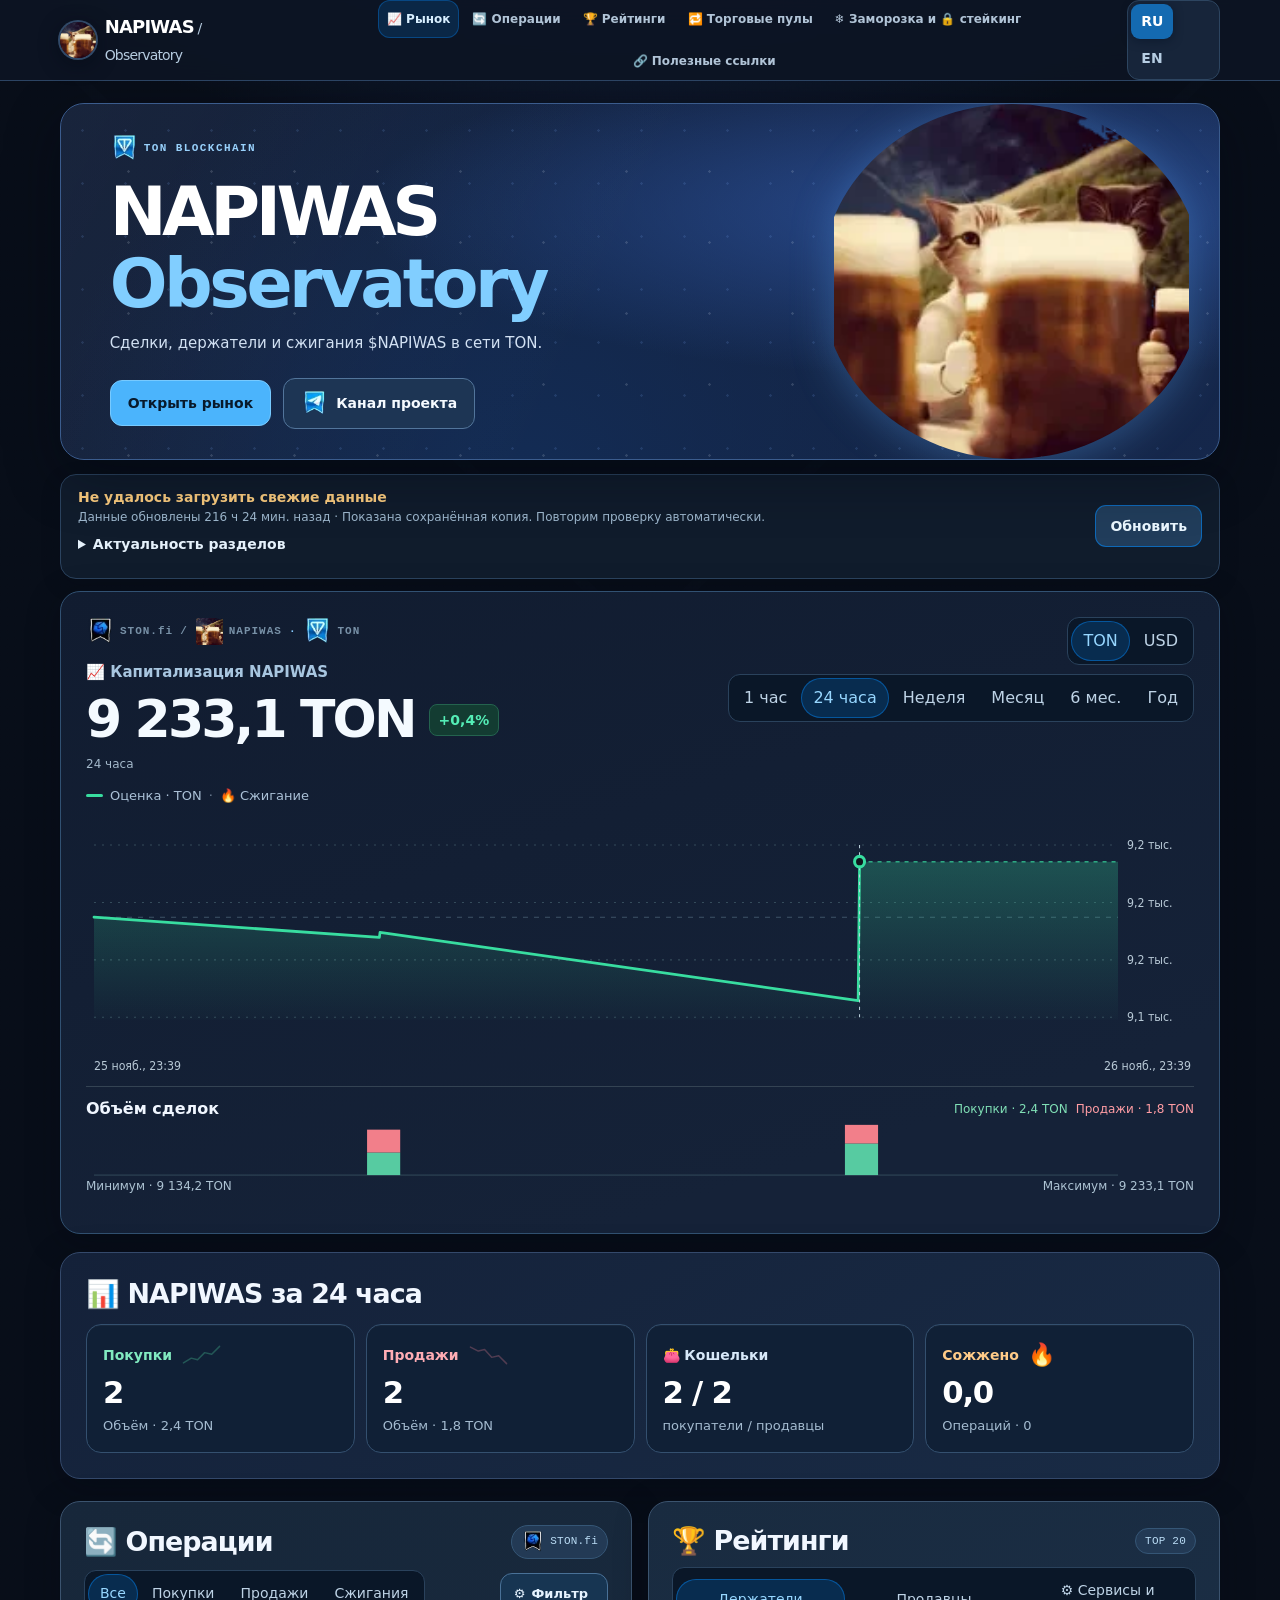
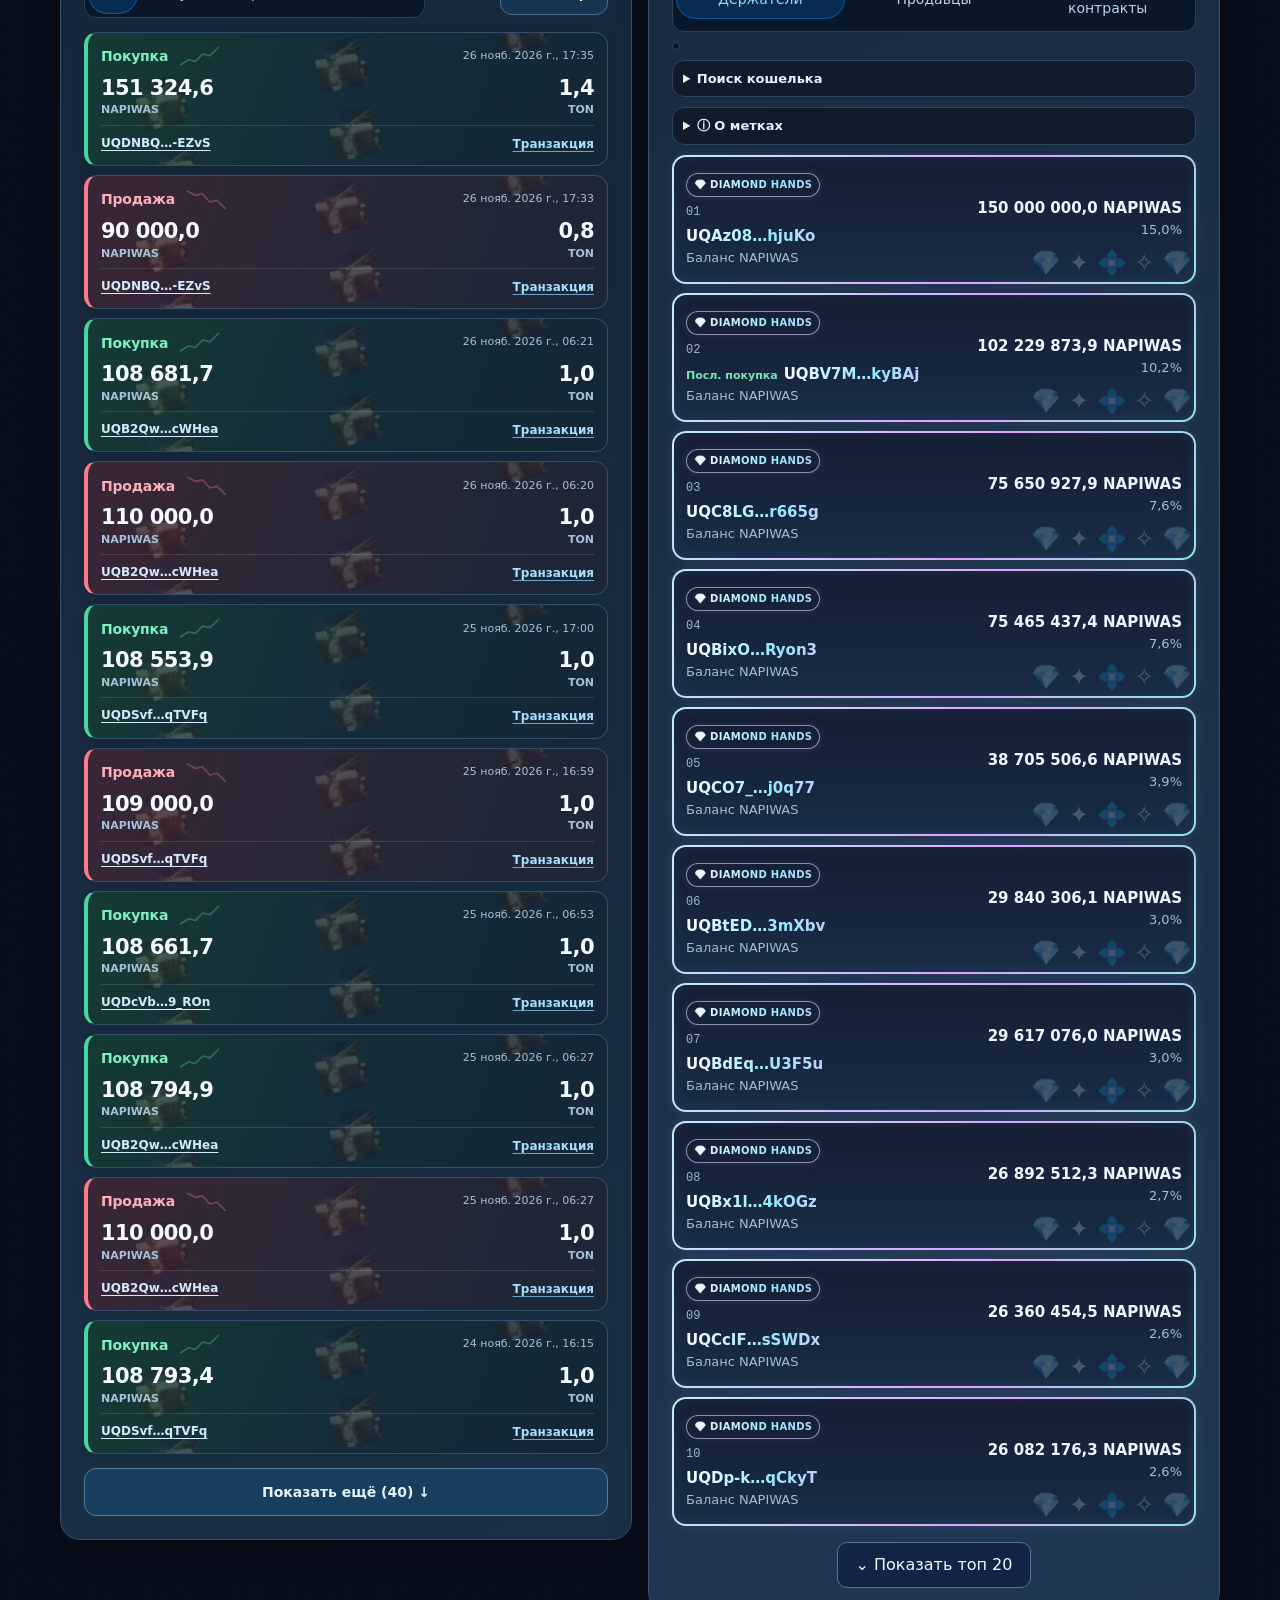
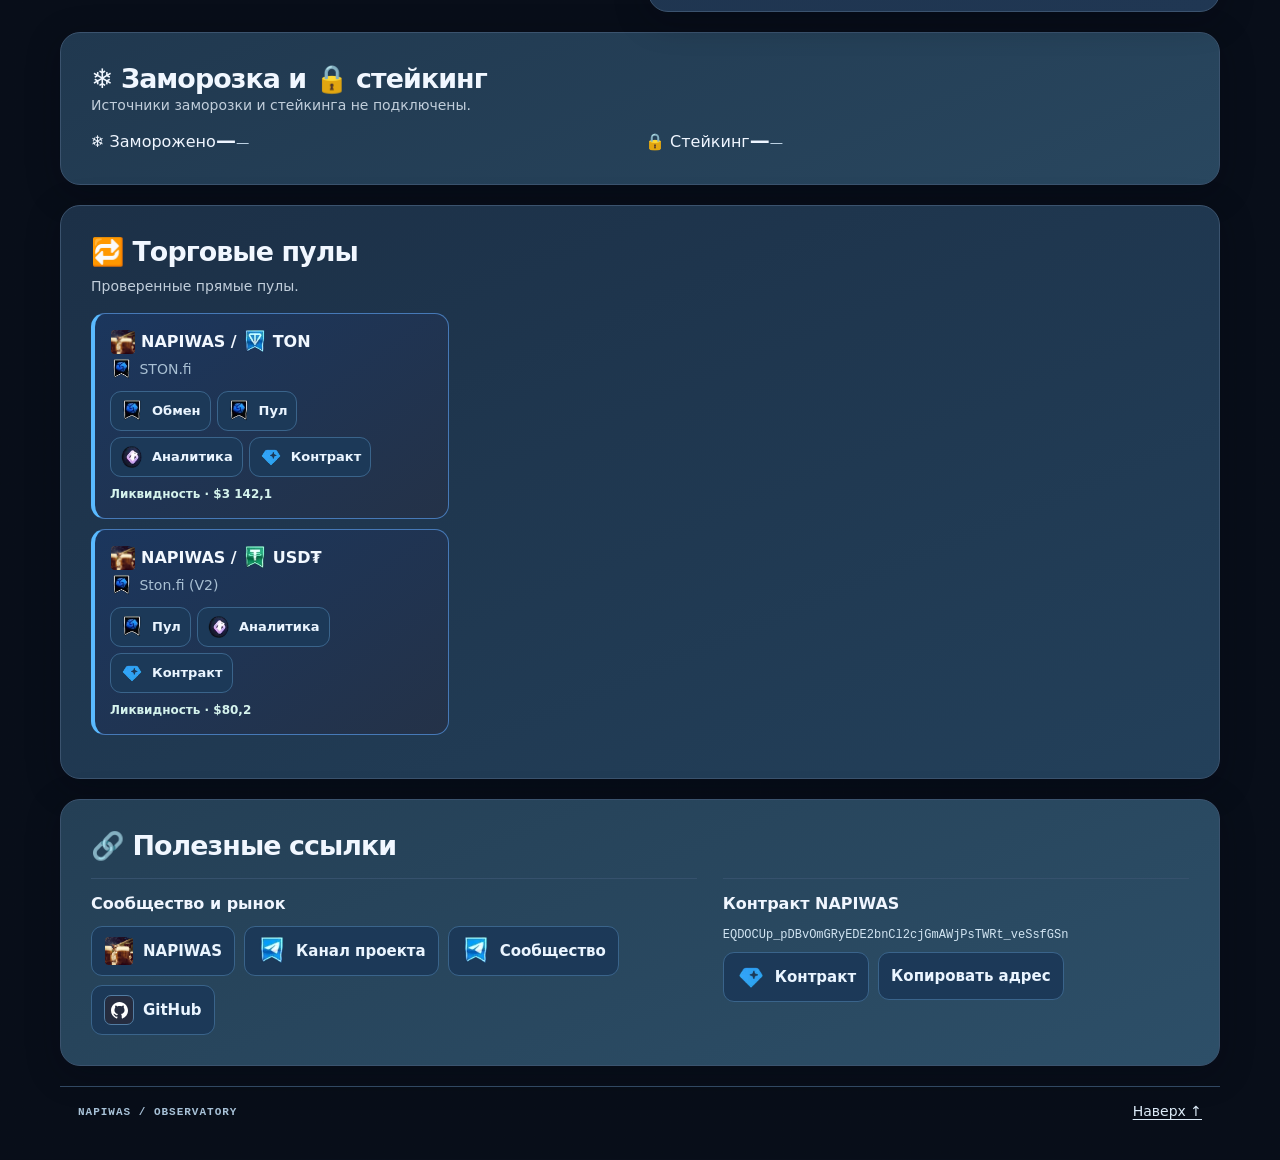
==== commit 7b75e1de: "Refresh NAPIWAS snapshot" ====
--- a/index.html
+++ b/index.html
@@ -1145,7 +1145,7 @@
 <section id="links" class="panel resources"><h2 data-t="links"></h2><div class="resourcesGrid"><article><h3 data-t="projectResources"></h3><div class="resourceList"><a href="https://napiwas.com/" target="_blank" rel="noopener noreferrer">NAPIWAS</a><a href="https://t.me/NAPIWASofficial" target="_blank" rel="noopener noreferrer" data-t="projectChannel">Канал проекта</a><a href="https://t.me/napiwas" target="_blank" rel="noopener noreferrer" data-t="community">Сообщество</a><a href="https://github.com/Freebielife/NAPIWAS">GitHub</a></div></article><article><h3 data-t="contractLabel"></h3><p class="contract" id="contractAddress"></p><div class="resourceList"><a id="contract" data-t="exploreContract"></a><button id="copy"></button></div></article></div></section>
 <footer><span>NAPIWAS / OBSERVATORY</span><a href="#top" data-t="up"></a></footer></main>
 
-<script id="snapshot" type="application/json">{"schema":1,"token":"EQDOCUp_pDBvOmGRyEDE2bnCl2cjGmAWjPsTWRt_veSsfGSn","updated":1795704984,"errors":[],"refreshStatus":{"holders":{"attemptedAt":1795704863,"ok":true,"lastSuccess":1795704863},"burns":{"attemptedAt":1795704863,"ok":true,"lastSuccess":1795704863},"zeroBurns":{"attemptedAt":1795704863,"ok":true,"lastSuccess":1795704863},"trades":{"attemptedAt":1795704863,"ok":true,"lastSuccess":1795704863},"rates":{"attemptedAt":1795704863,"ok":true,"lastSuccess":1795704863},"pools":{"attemptedAt":1795704863,"ok":null},"identity":{"attemptedAt":1795704863,"ok":true,"lastSuccess":1795704863},"badges":{"attemptedAt":1795704863,"ok":true,"lastSuccess":1795704863},"domains":{"attemptedAt":1795704863,"ok":true,"lastSuccess":1795704863},"fragmentNumbers":{"attemptedAt":1795704863,"ok":true,"lastSuccess":1795704863}},"holders":{"totalSupply":"997999999","holderCount":822,"holders":[{"wallet":"0:a2cfbe05095da5625bc53c46212f726a97c5b020eed0bdbbd84fe2d01f44a6b4","name":null,"tokenAmount":"179864154.656077466","share":18.022460404439084},{"wallet":"0:33d3cf03232c0e7bb6151e2ff162d677d05495af6b5f531e9734b0c97fd8a18e","name":null,"tokenAmount":"150000000","share":15.030060135300662},{"wallet":"0:55eccb485352a10ac8ca4d4d117914ce5ef23ee06bfb352ef584a6902991a4c8","name":null,"tokenAmount":"102229873.896667806","share":10.243474348607469},{"wallet":"0:bc2c6d3dcc9bd4b7729555e12d71b5d42b10e057acb5fd1ba7ede77b191dabeb","name":null,"tokenAmount":"75650927.90169174","share":7.580253304358144},{"wallet":"0:62c4e06028d769a8d2a4ec63f1766886aaa524b5fdd5d4bc5da400c5d21891ca","name":null,"tokenAmount":"75465437.434363358","share":7.56166708516834},{"wallet":"0:8eeffbe703e426232b899611262af56ad5cc2a0c6661f031b385f08b06fde3d2","name":null,"tokenAmount":"38705506.581448781","share":3.8783072765763382},{"wallet":"0:6d103f679a2ea9aa630946c543baa8fcf6a2684efd2aa4ed0f9354dedb3ab799","name":null,"tokenAmount":"29840306.129853941","share":2.9900106372499047},{"wallet":"0:5d12a884d0310982ef9bfcbbce8d9d62be519eb7ee09215a327177a22c9614dc","name":null,"tokenAmount":"29617075.999212421","share":2.9676428886662176},{"wallet":"0:71d65ccd7bbff45ee6a743187af0743f45bd0c26f3ce66b0719ab8461647f890","name":null,"tokenAmount":"26892512.343263086","share":2.694640518057063},{"wallet":"0:9c205ccc0583cc6fbbae88bd48fb88cec340e1336bd5be4471234151d8f2ac49","name":null,"tokenAmount":"26360454.540694986","share":2.6413281129367},{"wallet":"0:e9fa40ca498a7add2afcf31901475383fc0299c7664fadd6f9a73b181a73aa0a","name":null,"tokenAmount":"26082176.332659633","share":2.613444524929266},{"wallet":"0:e96b5f3aa2c4ac0e78eb6f1dc3c76f878a4fcdd85312ab7de306b8d7b0d311ed","name":null,"tokenAmount":"23037350.409018532","share":2.3083517467036123},{"wallet":"0:084653296fc04af706ba062180ba583948e9e11f27ff1c0e6f3f1c05a82de05d","name":null,"tokenAmount":"20985990.726805168","share":2.1028046841516246},{"wallet":"0:4e45e36b15ca45a93d77b5bba741585ba7b1896f92a1d368559e3dc7d35bd698","name":null,"tokenAmount":"14455784.113772258","share":1.4484753635528067},{"wallet":"0:40e4f4526e519ee70ee4f52808e74067cd8685b28dca8ac1086940f56fd67ca4","name":null,"tokenAmount":"13143227.817814294","share":1.3169566964913688},{"wallet":"0:329893de91b08362f5aa16d3a47ea3221fa6fa37ec57c6422e0e3dca3838a7eb","name":null,"tokenAmount":"13136226","share":1.3162551115393337},{"wallet":"0:22694f92efcb50a909e45d288b6f32fd0e5b9db3968dbf1bd36488f269d1b970","name":null,"tokenAmount":"11148213.694732922","share":1.1170554815534546},{"wallet":"0:2d7075bcc5a3baceff8d869f9c466be6f0ee699700859811ad9da68f6aacc89a","name":"icryptocheck.ton","tokenAmount":"8803528.54626243","share":0.8821170896877356},{"wallet":"0:1d06760fd238e81a416517e50cd2d0e5f5c970cb168d642da1d31275754d417b","name":null,"tokenAmount":"8777479.626786124","share":0.8795069775131457},{"wallet":"0:df14791d43184206553250a5eb0c40b4eb2955b660e2b74c9d47a6369d3c5892","name":null,"tokenAmount":"7882203.129409969","share":0.7897999135579127},{"wallet":"0:858b95fe8fde0e64cafefed4f5d609b95e6fb50817c1908a01421873414ffcbe","name":null,"tokenAmount":"7650841.856572047","share":0.7666174212663548},{"wallet":"0:f457234abefaafbd83c6c15bf3e853f3c58ed2c94c585d7b0cc437225d22acd0","name":null,"tokenAmount":"5819875.41430996","share":0.583153849713577},{"wallet":"0:675a2233ab6fc5807cedd466c7602e8505b26e7d8ce56eb4116220ef6a8c4519","name":null,"tokenAmount":"5791616.492057613","share":0.5803222943748333},{"wallet":"0:b57b91c9900d7b1f75cf6645ab4c07be56dad0e45590e61fb2710b68b6dc11b9","name":null,"tokenAmount":"5274132.135974759","share":0.5284701544348157},{"wallet":"0:af6904b492c8ea6a5b7ec940777b031da202eb833f6c540464bd81fd6bb3924d","name":null,"tokenAmount":"5058305.964564038","share":0.5068442855343167},{"wallet":"0:720032f945ad9d95dacc48172d81f4a6d97d96d4feb53555b64580dbf1e24d24","name":null,"tokenAmount":"4499139.104401274","share":0.4508155419748927},{"wallet":"0:d2ff2453292335f3ff7f4d3ef34e4be4bbd2e3ff03dcc602b6c4c32ca236b4e5","name":null,"tokenAmount":"4220334.666078079","share":0.4228792254816504},{"wallet":"0:779dcc815138d9500e449c5291e7f12738c23d575b5310000f6a253bd607384e","name":null,"tokenAmount":"3977001","share":0.39849709458767246},{"wallet":"0:e132fefd2b6761b54dfb090be63764be546e6bee1296b2a5347072a8e4f69355","name":null,"tokenAmount":"3574925.035461549","share":0.35820892174785957},{"wallet":"0:e97af353ac2ae4546cb3dfbdd85d216752000fc5180bfff6e32d9fdf3e3091e4","name":null,"tokenAmount":"3133473.931910343","share":0.31397534419339646},{"wallet":"0:7e414a5af8fd7889e5b2f6cf4f8503647c160bb5e3319fc5eb7ddcee461b79de","name":null,"tokenAmount":"3037546.937391635","share":0.3043634208852975},{"wallet":"0:cd050db2a939e23a194604e4100e9c0d37b6347a48494fe71fd8acb8accdbe11","name":null,"tokenAmount":"2850111.088518805","share":0.28558227368483247},{"wallet":"0:f9b0553bb52d2e1f85cd7d4b4a2c4abacac400c96cca20b49d3c803108fc126f","name":null,"tokenAmount":"2754274.224805859","share":0.2759793815196045},{"wallet":"0:4a2d1405e27515610cf48fa1e578c7296ada795d92d10a2f4e1819b6675b0d1e","name":null,"tokenAmount":"2563285.779663753","share":0.25684226274871497},{"wallet":"0:47487148f69466efc39e6919b548583d5deea7c017c066b5aa175a79c6f30da0","name":null,"tokenAmount":"2004393.545590064","share":0.20084103683351445},{"wallet":"0:37a3fd734b2850ca81e66e2fe4fd7fa7548e5cbca3d854b71e62ef050a8f0163","name":null,"tokenAmount":"2000000","share":0.20040080180400882},{"wallet":"0:9eb3546ea73d191593c0636612e055ef4b1af74b53942637f9cfb41d37ac30d5","name":null,"tokenAmount":"1966369.569659643","share":0.19703101920139812},{"wallet":"0:70100da6d4a24acdfd01f014074565392b04310281f122ceab6d380e36166b2a","name":null,"tokenAmount":"1859424.187294668","share":0.18631504901380946},{"wallet":"0:0000000000000000000000000000000000000000000000000000000000000000","name":null,"tokenAmount":"1820031","share":0.18236783585407598},{"wallet":"0:5ea0b194b2edb832b5084c5233569d1781c1f9828a706817957f1c1cbec6b315","name":null,"tokenAmount":"1759175.916038982","share":0.17627013204425684},{"wallet":"0:fe5f9e0030147a144d74d15a78001299f4a5aece7c9c7061e04666f877d755d3","name":null,"tokenAmount":"1550984.430526442","share":0.1554092617315165},{"wallet":"0:219836f693ab7060042bfbefd2114252ed6ed3135fd2c3dd64c50e5790b7ae44","name":null,"tokenAmount":"1272218.039973604","share":0.1274767576401174},{"wallet":"0:c5477a9b4f97f467c481f7590ac793c233150b65aea3b0458921c550b070a8f9","name":null,"tokenAmount":"1193405.312438486","share":0.11957969074491813},{"wallet":"0:f0f058d01b183c9e7050e6ae2d01cbf086262cf84f1aa3c121bd6a19387561a5","name":"makar-78-rus.ton","tokenAmount":"1185041.985016393","share":0.11874168198434969},{"wallet":"0:42fac39c7b79d3820bd162b76d8142d636482ba1e1c5bb8c296750227d34ef9c","name":null,"tokenAmount":"1085607.103124027","share":0.10877826695509114},{"wallet":"0:efa93c36a62e540b236a966f8d8eff54158f5ae831b42d950c4b2838cc385801","name":null,"tokenAmount":"1037535.20329961","share":0.10396144332056358},{"wallet":"0:85aeafc16c40ddfb4e1781d75b1cf92303bb863c2957cb575bd674df47882ef0","name":null,"tokenAmount":"1022860","share":0.10249098206662423},{"wallet":"0:0278199be7adca6c3603a05abdada502289bcb4a82df7daa7bf81bf9248e8b13","name":null,"tokenAmount":"1010352.757303192","share":0.1012377513342254},{"wallet":"0:6287279b0e4c68dd319c523b249cd15275e666bd1a418a434d3225b6e228c34f","name":null,"tokenAmount":"1005000","share":0.10070140290651443},{"wallet":"0:cc100314e498981ff88b255dcbd963695e153dadad2063d6278f6679ab176f29","name":null,"tokenAmount":"1000000","share":0.10020040090200441},{"wallet":"0:a9fc2f5bb4e1ef614b4f1519bd2540b4d178b16075d03bdac1036d98218f51ac","name":null,"tokenAmount":"1000000","share":0.10020040090200441},{"wallet":"0:3dea8072b9666f43afa4470e9e7e221ea8c035871b720b2bd45dc4260983a03a","name":null,"tokenAmount":"1000000","share":0.10020040090200441},{"wallet":"0:2ae194411ffecb6113e0e93e5515420056027c4d74b365b372bcf950661d31fb","name":null,"tokenAmount":"1000000","share":0.10020040090200441},{"wallet":"0:f38b85ffd43351af6a82150320ebbe5b989eb507cf0e398cb454934519e54307","name":null,"tokenAmount":"1000000","share":0.10020040090200441},{"wallet":"0:d3fb45a0b8eff6b2bb0347b94fafac286d34c897f9a03581ea325584453e5a20","name":null,"tokenAmount":"1000000","share":0.10020040090200441},{"wallet":"0:17a64b4239e43e9e472ae4936b02b496bec2a4c830292ac5f0fc6c241afc834b","name":null,"tokenAmount":"1000000","share":0.10020040090200441},{"wallet":"0:06e4e86c196a49c2dbc8a273db457d600f60a7c3d7f96d4e33bfa8637aa4e391","name":null,"tokenAmount":"1000000","share":0.10020040090200441},{"wallet":"0:a78e7fce81a540499e4cfc4f3a113eea0670ff69e2785f6949b9707afaff9ba4","name":"7714.ton","tokenAmount":"855709.996495502","share":0.08574248470470208},{"wallet":"0:6149240b4747cce8d8a4223dfd759cd333cee705db77e26717c763ba22bbce70","name":null,"tokenAmount":"854027.497703427","share":0.08557389765121903},{"wallet":"0:3d6879a7b48b9eaa4338d60e5f16b89ca75763dbf642aa435b36691e33699b79","name":null,"tokenAmount":"829071.699231","share":0.08307331663945222},{"wallet":"0:016bdac6a6fb3721566f7b002516f5d38e15ad0d00abaf46525dd356200f2963","name":null,"tokenAmount":"618495.84526505","share":0.0619735316517821},{"wallet":"0:15dba381a34b7b4e5b6af15b681f5637d29bc6011bff999b5c59cbaf51b8aa01","name":null,"tokenAmount":"617576.969487325","share":0.06188145993047491},{"wallet":"0:76430976b2b68cd58b084d1e72c0d7e51d96b8202fda37a9569e831705f81c58","name":null,"tokenAmount":"580703.111092384","share":0.05818668453649808},{"wallet":"0:a83266afd497378118e118302b14d7052533f32202c25bbdb23e8c33a753139b","name":null,"tokenAmount":"557556.337085997","share":0.05586736850147001},{"wallet":"0:0c462a0e14e4900f61d1f33774faa621d0ddd503700a3e09655af1c47cb4eebd","name":null,"tokenAmount":"554250.660088037","share":0.05553613834102188},{"wallet":"0:77f5f9798ff0c1f5df6c651813903bc5bbb9bc4496914bf9675234093614dbe4","name":null,"tokenAmount":"541745.784517197","share":0.054283144795594034},{"wallet":"0:f435e186bd1ff16781212899653d2a0f63d71b7e68fe89a78f4af80d7793345d","name":null,"tokenAmount":"520000","share":0.05210420846904229},{"wallet":"0:e6cb5695f9ef592ff6a11a02b0d7351b1f02eba9846a8e75adb0070a1b57b8ab","name":null,"tokenAmount":"501000.000221717","share":0.050200400874120345},{"wallet":"0:cb271779532274d80d0a6b58b7ca1757de5a410bfba8d39ae163d8a86b847dd1","name":null,"tokenAmount":"500500","share":0.050150300651453206},{"wallet":"0:f37528ffc16821763a0f27bafbe17542e15b52c3f49c165ff87086a607503bc3","name":null,"tokenAmount":"500005","share":0.05010070145300671},{"wallet":"0:63fe9b0b50aa315d8aba466a4ddd08ce47635c36d460b74bfbb333edc859ad01","name":null,"tokenAmount":"500000.000097871","share":0.050100200460808916},{"wallet":"0:506f29d4bdd0b17eb8a46f6991e4bcbc2c92e208d34100ce5d4ae2c0d3a841b5","name":null,"tokenAmount":"500000","share":0.050100200451002205},{"wallet":"0:3938169e309b1bffd142fc6a134488dd89f1ac6848411b9535cdbbd23ba4d018","name":null,"tokenAmount":"500000","share":0.050100200451002205},{"wallet":"0:5c65867bafd9b440ae96e93aeea65cb09891beb8ace3b00e15cedaf2bafcbed1","name":null,"tokenAmount":"500000","share":0.050100200451002205},{"wallet":"0:ab793b0bcb1763b2fca61ec026626258d07a83b6c6b4665caff0fbaa73ff8b66","name":null,"tokenAmount":"500000","share":0.050100200451002205},{"wallet":"0:538667e6571fce8fe94f31b2f10581b604b74171942b9ce02202a650334749f1","name":null,"tokenAmount":"495574.488965942","share":0.04965676247119335},{"wallet":"0:69edb37f788f7a55def30f8e01139e7c98e213d2ef8831e4872ba89019f921c0","name":null,"tokenAmount":"486799.942535622","share":0.04877754940114203},{"wallet":"0:2fc777a5f5ebfd075bb3d617c724879c4222debb4129d18a6ba590f5c450599f","name":null,"tokenAmount":"400000.86301081","share":0.040080246834830906},{"wallet":"0:fc0517a83c9eec451c49895d83c0fbe7761439d7fa1a6dd6efd0d4eda47eb60a","name":null,"tokenAmount":"399185.517004026","share":0.039998548838077304},{"wallet":"0:d2bdf6714926ffc3fb52f0d4c626851540d9720638045a5eddcedf35e3206a4d","name":null,"tokenAmount":"385286.105125427","share":0.0386058221955396},{"wallet":"0:808cabf1ee3870955dc5474b9c31c14058d4e26b6fea1d2d4c23b74b2f3dd5fe","name":null,"tokenAmount":"352476.833456331","share":0.03531832002099341},{"wallet":"0:14bc1cb8a31fc31ccc5e8a65f2b90faced33e901c759bbc5da30c0e1cc4cef60","name":"kapakypt.ton","tokenAmount":"350000.000009546","share":0.035070140316658054},{"wallet":"0:c464eb13833dda38b874d32f94e7b663f2335d8ff5688c15c55eeb75d3ef63b9","name":null,"tokenAmount":"348649.831171605","share":0.03493485285781098},{"wallet":"0:9ff8fe181035c8bd78812c265b141fab0a782cc02bafa07f1f94b8d4844cf582","name":null,"tokenAmount":"325000","share":0.03256513029315143},{"wallet":"0:96786d78fe856e618553d3ec68b2abc2b3091613bc1be63af81253bbde05eacd","name":null,"tokenAmount":"311449.939159832","share":0.03120740876472005},{"wallet":"0:4a8d88d9c3e015ec4875f72c6f383850bc829ee88338b628bc87c9155c6a0ff9","name":null,"tokenAmount":"304072.985639999","share":0.03046823506459733},{"wallet":"0:5a46a6d88d70ae49c12a0845ed97b7acef2191238eb3b82592dbb132aadf5a07","name":null,"tokenAmount":"300000","share":0.030060120270601322},{"wallet":"0:1fbaa8145fa2bf218f6060d7b9eb40d14a492c79b39d6ac29b160acd8ed526c8","name":null,"tokenAmount":"300000","share":0.030060120270601322},{"wallet":"0:29815aa76a291b74a1206953c4a06831df1c7a793e0a127b2b4e8fac3a6ef58b","name":null,"tokenAmount":"300000","share":0.030060120270601322},{"wallet":"0:7447d4a1bcbded3d2fb5a7061285c9dc2f113c30011a140903186836a5b28912","name":null,"tokenAmount":"285060.066256106","share":0.02856313292001376},{"wallet":"0:f75628e2c2e2fc87d6c7366b32f806b1e84476ef255435bfe3818ea6bb1dcbed","name":null,"tokenAmount":"259757.819846729","share":0.026027837686072884},{"wallet":"0:5611f06808896de8abe090d12d0390bee3652a4361bd83df96c9b5d342b867b8","name":null,"tokenAmount":"258880.988251411","share":0.025939978808698475},{"wallet":"0:a1aeeea267e94479b12a891c4487b46bbd27f5561b979fbd81aed3456c8b7088","name":null,"tokenAmount":"247441.345298339","share":0.02479372199862487},{"wallet":"0:8591aadd2bc19ce4040c8044eaa0330cbdfbbe38ce8678d448191a58e0a39b3e","name":null,"tokenAmount":"238248.836237754","share":0.023872628905458947},{"wallet":"0:2862af00cbb9d6d78909e762a69c0025a982166b1fdb0aaefc7ae5f1ea071d73","name":null,"tokenAmount":"230228.691816074","share":0.023069007219114635},{"wallet":"0:ac137369d164071f23103415042611158daff7e516e39b9a7d2c98458113a310","name":null,"tokenAmount":"226645.01606836","share":0.022709921472490905},{"wallet":"0:ffd3e37d21f51a637a32c55b1d8cacfc21efb03d65d2bfdbd6c22538682b0bfc","name":null,"tokenAmount":"217517.000015916","share":0.021795290604596083},{"wallet":"0:30f3c46e69cce22805cb91a426231116db3c4aa8d12bae275a24b1c49ec5ce20","name":null,"tokenAmount":"216768.87","share":0.021720327677074477},{"wallet":"0:dc55b8361e0692d89262b5d53d835e6e15c3f4b3ca543621e6d8332d86d93dfd","name":null,"tokenAmount":"212648.143638075","share":0.021307429243602134},{"wallet":"0:57c4b049f9c3e24289edf65c43674ea879a7d4866fc8b8d6ac73001206a44cd0","name":null,"tokenAmount":"201000","share":0.020140280581302888}],"asOf":1795704863},"engineVersion":"1.3.0","methodology":{"valuation":"last observed swap in primary_pool times CURRENT total supply; not circulating market cap","primary_pool":"EQAx24y9IUgryyBpWxgOgTVz05k_xfgn70-JakrLngoyEN6P","sellers":"sum of successful supported native TON swap sales; service roles excluded","holders":"balances excluding known services and identified contracts; unclassified accounts may remain until verified","burns":"accepted burn notifications and zero-address transfers shown as distinct evidence","usd":"historical TON/USD rate from CoinGecko","history":"incremental confirmed swaps; missing intervals remain partial"},"serviceRegistry":{"asOf":1795646461,"source":"https://github.com/tonkeeper/ton-assets/blob/main/accounts.json","sha256":"4286bd47e11399901a7d713c9e98a5dba17300d76fe272f4f5d46110a84f4e2e","entries":{"0:ad8afecfacc248996885d8be6824280f9f3a7e54c2f6080b7971b9f556c280c4":"Crypto Bot","0:dddcd3cdad60af4c0d69389f567ad51d0c263fa4968d655ab424c69aadaf9322":"Wallet Bot 1","0:436a76c2794a88e3fbfec6b9c0374fc8db046f10868b835420d9937973a665d4":"Wallet Bot 2","0:6e814e6450e8c578067bb656298fb4d01397dd15018d7f34dc369eaba4c2111c":"Wallet Bot 3","0:5f00decb7da51881764dc3959cec60609045f6ca1b89e646bde49d492705d77f":"OKX 1","0:f15db2c62cd86aff0860d39c491fc73a31395fafeb5945e644498562260c782e":"OKX 2","0:e7e86da08742ed933434ffeb8f08a63c7e100ee842e25f599a9cbf0891574a6c":"OKX 3","0:0338def34b84c6ee9134a04ab1601450be446340a37ae259de57cb37bdb590cd":"OKX 4","0:a30a49ec725e9f57244b66af4c2da7ab76004b4fce80d3a34b1cd0c37762abce":"OKX 5","0:24da1e7b8da901e5b3dd0f98c397feb6e5a5ea483195a8b6bd0682cf2c5327ae":"OKX 6","0:7f2e84c723d8b6b6b1aacf810c8c26ab23c22022b464b87104b2d3065b0ea70b":"OKX 7","0:854ec4521efd52ad43bcf1988e4c44ebdf9a26ad18fa51abfdb685fc3b348a5c":"OKX 8","0:f9bdc0de461c1a2e002fada9550bbb095c8f9f73668d70c517a9cc7e050f8e5a":"OKX 9","0:9b9b739de2527ae72d21083f5198d710c7288453b4733e57ecadb2e189ac829c":"OKX 10","0:b31535e934db05bbc220267467903c8108bdabcbc2a06588838b726ddf589ef0":"FTX","0:57eb74407604a19f7e04005315ef70aeb7b675e6551977586756f6baf12125ee":"MEXC 1","0:1c7bd690f4f93de8b93db5790129dab65926c6e1fc9b57380089db5529516630":"MEXC 2","0:d887d0e2d1c4fc4126e71c970d33ab1896940000eae703bb1ab6cecc830777e3":"MEXC 3","0:7994848c1fcbcbc57a6a5a987b66eb424b8b54e10759b6b514a66b600c2b0eef":"EXMO","0:8d195793baad9a08c46dc353aebe999341dabd07721b9725f19e18abc3d10d92":"EXMO Cold Storage 1","0:26ab8ae763a3a7c3067d882b7b01cd5d37254cb8768f57b6a47c00028effc7b8":"EXMO Cold Storage 2","0:0130c77346e9ed82df677d107ad6a775c11f9c18f6a05c0dd17906b355850dad":"EXMO Deposit","0:342a359e38357c083968129fddddf049ef5c47315bfbef27505a356bf9f02d65":"CoinEx","0:555f3053e257130374bb831ae0e219e5e5f9ec0ca8f8a0d133369d3d690c64c2":"Huobi Deposit","0:85af78e8d035e920117cda654615cdf371d464480b629e110d3c5310d85ab362":"Huobi","0:80d4123841167ca989ac912443cc99a4b9c1a87584536427ff6fd85c92395ae9":"Kucoin 1","0:b37e57033db21d10b950e6143b658c10c3bf425bd193025960aef7f22dbcf4fc":"Kucoin 2","0:07ce60b7e5f255a88c3707f3fbc79e2cf924ed6b4b7d09c6324f0ba2338a48fa":"Kucoin 3","0:a14b1f452385b2bb984ad2c4441e1d23cae071fdfc096dfba53ebba3b6ff1d10":"lbank.info","0:75726a716f747e60b0371cb0d5d35471e8e1e931003fecc3a0961a8bd82c09c7":"xRocket Bot Cold Storage (Old)","0:c1dc654b598ab84cda4f12372efed8907cedf0901865a58649087373e01b1c24":"xRocket Bot (Old)","0:45614fee399c43d77bb597558791831bc0ee31754cbb2b5b1fbf5a3488ed9940":"xRocket Bot Cold Storage","0:011a8f0a0b36b779af033473274966666d1cd6fb4e77df679375fbd6f970d012":"xRocket Bot","0:c3f1da8ecda8f8cd42bace224ea3f1b6971eaa7f54c492d4d190527b4f573f7c":"Bybit 1","0:4a1f3ebcc66bdcefa90245bdf541a50ada1c688a487534b1587abffd93038834":"Bybit 2","0:cd525c15904d7b4027eae08b318624260f371ce8c9f4fcca0cdb7b583854107c":"Bybit 3","0:ae62a192da96e266161a702cc9f6de91c0c3441f17ceba51bc442dfb2031a30a":"Bybit 4","0:e3ce05c4da977132c24a3b102da8b5fbf2ea9173337b49de346e4a4b057f7579":"Bybit 5","0:e33ef85d174eb457c072d1ee10215b69ab9b64192f7421302ab1c8e26b7ad4bd":"Bybit 6","0:7f97f36dda3f7dedc9e12f8c09c4f89e7fbc17527ab3f67de4c3b155297a56e4":"Bybit 7","0:7d133d4e425c8e00de015513a44e66e6d163b21e71720aec7579965e5de28c55":"Bybit 8","0:f2dc1860686cd658987e2bed8216532d8c004460dadea907cc7d4ad7236c496b":"Bybit 9","0:4a1c20bc9a6f9294f75f1c87a7f383a8b73a483a2e6dcb3630ddbe78b3ccad00":"Bybit 10","0:008bb088e81e38d583826901093567027cc1575ec744ac354fa4eeec302d166d":"bit.com","0:1882478daef1b7ed200cbbdc201bd4ed0b24c2e5f1a4c7c15aeb7e3b1a759193":"Coinone Deposit","0:a4d2072b1edc1355fc7fbee0095beec7889a2d3cfaa9edcf2ce9e128631abbd6":"Coinone Withdrawal","0:f3f4ed0913ab555d023745058f1a6c55a49d4876593cb9bdab1f780a99b185bc":"Paribu","0:f9873509de5a2f97f7b2805f5f7aafab447f43c91e751cc8efabc6d2ea09d78a":"BingX","0:b496b8f73b469ff06a2d89e62c4d70a103fc228c821537b49dff092060bc281f":"Gate.io","0:60ff0b28e2b3839bef250a81be9f2e78a6265b980ec5d24df4e44bbff2c3fb25":"TIDEX","0:23eef28b6da5a368d6c0b8028fd5ed47c26758676bc9db1b5653caaadc969f91":"CWallet","0:00ffafa9fb3d4f837824436d19953c792be6632af73a9b82c4dc69ca07195087":"Matrixport","0:b58c73481f25a280f9705ab3424be850614d823256263ecfa049fa9fb917720d":"QMall","0:00b402b789e5626e1c61b50c5dbe2024426e92f16c0c2fb735396df96046b5fa":"BIT","0:2c54797319837b4c6d014fc991c1a8d4294dfd4d6cec4937e370f1f27db0423f":"Bitforex","0:6a5a76a1538cf9596590ec3708470649c342624bf92e63a6a7a15254ededa904":"Bitfinex","0:59b065c5d66261a5317660e96eee476aa6a11b749bdcbe8c0d1f3dbf24200d1c":"OMPFinex","0:3cd5ad54b190a71caab984b0f210e3742c7f2147b7e9073377d7c6b470017362":"Bitrue","0:6c53cd87cc0d33486db42c1c7fc03dfaeb2f7b815afc368ab1aee567edda3f72":"Coinspot","0:9a582c23266b8ea47eb71118a3c040d42b230b2266fecffe2d3cd390c0922c35":"BigOne","0:dd528505af15c6e5206bdd8f6c9a3b541f80ca98ae8a5066ab3ff8de1ff5e678":"Farhad Exchange","0:2b6f3cda567c385f0645486f3c665a451f56b2969d1be57d86eb77c6077a81d1":"BitTime","0:cdf7f0d7c09036f064272e3c429ed570be49ef29eb3a735b64bbc17915073732":"Bitget","0:e9c0a24ffaa6aa4f228890e71ae9550bfc53a6c57e643bc31c240e18727ac1ce":"Bitget2","0:336502faf83ef5b532d315ba71450b661c90e83fce64d8bc1fd2bf642f3555d9":"Bitget3","0:b308c7f9b4f596f6250175885972549871b05c70ed3619fd5a939401eea972e4":"Bitget4","0:e2d1df206b372db1f3b890e60d185b67aa0c9f1b6b6ff60a05091c8c01b40ac4":"Bitget5","0:7a0dc94da9f48b968dfb87be38d4fab7286288db7a04d3081feee177376d9089":"Bitget6","0:8785ef5ebb0fd24c6911d10f43c00961e9748fa54297a1ac517e3c5fe76bb0be":"Bitget7","0:213b6804c2082135a4a803da8e3b30cfed51aee9af2ad2100334b7f4711d3bcc":"Bitget8","0:573dfe99490a041703e977e4724135c5b8bea0bea67839612247451ca9d5c4cb":"Bitget9","0:de2519a527de7e1d4c1028bdb74e022b28a6e370e4fec3fc27d8d971308f99bb":"Bitget10","0:06476e580e250d0abec5c365a711833483c581d57b908be37d56bdb0e338c312":"Bitget11","0:c9959a997e1d4e4383d8db37b86d2101ce78dcf1f1b3904d9888fe572ef0efd4":"Bitget12","0:c07e51e5b694937758f45f4003071c84f4c4a68bdb168a22c3d6c8b89cd6186f":"Bitget13","0:1797a5c4c50a2b312ce9927ff6f12efd3b0b58ff311445118c2d2e64312b5d79":"Bitget14","0:6083005b354ab1c4785aa8ce8293ee5c9c182e9248f27e9c9074f35c16342083":"Bitget15","0:f99b14600ae44d2f12b178e8c6eabd78892ae82c5e45b6898f9deb7eb203f9c4":"Binance","0:8e91b50381c36dd42accdb51f5cb5d96848568b4924f8079b1a5ae7e10f43eda":"Binance Hot Wallet","0:ca1d9edeef40b3a9dbd9082f3767859547c3ce0bf641d09d58e33a3cf06fb309":"Binance Hot Wallet","0:a2faca7adfebd5c5970108d1f79065cef32b0c143fb13489066b684cdd7ee95c":"BitMart","0:5d5a830e48214791f4ab5352900c624d3bff3c5efd630196b180158eb789990f":"Nobitex","0:cad898b200a0934ee416c2039bbf3f5d7f1a323172875b3c19d378a6f540f7b1":"Nobitex","0:4532d5bcdfb05d3275cbf255bc91c3635cd48d63b719441581c5542a4750fdf5":"Nobitex","0:a32d52ced80a23fe4fe90ba94593ef686de03f9fbdaa069e642826a95234b982":"Nobitex","0:fac8ffcb6f89572a1232d59e91c65909ae408663fd2ceaecd35f35b5e9d670f4":"Bitpin1","0:c14ce5d772539be26fde315a505a1e0514104e76eef776f0b845e57df0557ddb":"Bitpin2","0:dd36441bf4aa8a6a6ecfd763efde1eb82dd86bdcfb1456b45ff4b73f87657184":"Bitpin3","0:402f5d4f4f8bea7b0bd511b9d3771834c1a22bbbbc8a326035eb07aa24f5c9f9":"Crypto.com","0:ca6e8f2a3dfc875b8673d8677f3818c4b8c02d1aa481a86a0c61bd09f8269f1d":"Foxbit","0:60def37fb0e6f41b18a73c2496d96b25442344864ca0ed97189a6f37e2439c56":"Richamster","0:97ad93444915089e812238ff10abe9066d0b03ea3dba2a8630fb9c9f88aa455c":"Wallet in Telegram","0:1f5806c73d03bbc96eb7eebf16067f1f2e8e270cfa16d57001aa9eaf7456f008":"Wallet in Telegram","0:1b44ec553616b0e4551037038834bdf0bdaa1f0440e10f3331d9841585612a68":"Wallet in Telegram","0:cf06c94efdae26faaa1d85092fc4daee78eba09e69c36dac051c1d8ffde35f40":"Wallet in Telegram","0:91887059ba56a03790b0696d7a402ac0691dff62fcd398e813f97d3b2736fa58":"Wallet in Telegram","0:6db0f022632b6269f0d4dbf8ea60a8448bbc2bcfc6812e31af8cc6405c268af7":"Wallet in Telegram","0:dd6ff02c59634745529b99a8d5beeea9f6c38a9188e6a7e96a424e3820c8ac0a":"Wallet in Telegram","0:023895aef955024920a291c6f3715e291df1b3dd254eafa8b09e21a2d58d5897":"Wallet in Telegram","0:f5066318091a8cfb530ec732104ce38f7783d92a6679ffcc0ce0960b0e94c7d0":"Wallet in Telegram","0:0c5684355f5410a923fb7dd59314905dc7ff157b28c9130671c7a4f17007e898":"Wallet in Telegram","0:23fe558cdf44249381aef36472e64a5072a24ba97fb61b2f5791da6013aec92d":"Wallet in Telegram","0:b7be71ac1b40e436db36721d9c20e82d44e78fc1e86a8ad15e00b1cc16831dcf":"Wallet in Telegram","0:55b7223f04dd1f2e1b3f28e4ad628fe6cab60004f280fb0a58cd27fc590b2eac":"Wallet in Telegram","0:659dbf460831a72795c4a9a9872fb4a3e7fd302783068dae53e8f2a5c150084a":"Flipster Deposit","0:d0a6eb95408e95ce97b0ca597fc523ff4809523635e8f519e00fdcbdf42f0c54":"Flipster Withdrawal","0:ec85cfc7fd1009362e421b5a0141f510d6540107ab73e7829fda1ef9e97a75e3":"CryptoBot","0:817438e5b0e6eb113ab74d73fc95f7ec19247dbe6ee27a42c3d0164d614c3ca1":"Ourbit","0:66a1e72196d64d6faf48fa4b2ea861f67b0484d2d14a59caf701d8c286ce44e5":"OKX 11","0:419712bc541c4489d6f1c38a105722d293b8847fd54f2717ad69142911b8be5c":"Bitfinex 2","0:6c25b5f2fe5ef1a6a1978f611f61a50883fd50a0822b19176445fca931823263":"OKX 12","0:14de4b02647941779108b7b99be85596260ccde813351000055d744dd8aba04c":"CoinEx"}},"identity":{"byWallet":{"0:a2cfbe05095da5625bc53c46212f726a97c5b020eed0bdbbd84fe2d01f44a6b4":{"checked":1795646461,"domain":null,"linkedDigits":[],"role":"STON.fi Router V2","activated":null,"serviceCategory":"router","roleSource":"https://tonapi.io/v2/accounts/0:a2cfbe05095da5625bc53c46212f726a97c5b020eed0bdbbd84fe2d01f44a6b4"},"0:33d3cf03232c0e7bb6151e2ff162d677d05495af6b5f531e9734b0c97fd8a18e":{"checked":1795646461,"domain":null,"linkedDigits":[],"role":null,"activated":null},"0:55eccb485352a10ac8ca4d4d117914ce5ef23ee06bfb352ef584a6902991a4c8":{"checked":1795646461,"domain":null,"linkedDigits":[],"role":null,"activated":1719053008},"0:bc2c6d3dcc9bd4b7729555e12d71b5d42b10e057acb5fd1ba7ede77b191dabeb":{"checked":1795646461,"domain":null,"linkedDigits":[],"role":null,"activated":1737307366},"0:62c4e06028d769a8d2a4ec63f1766886aaa524b5fdd5d4bc5da400c5d21891ca":{"checked":1795646461,"domain":null,"linkedDigits":[],"role":null,"activated":1737322729},"0:d2bdf6714926ffc3fb52f0d4c626851540d9720638045a5eddcedf35e3206a4d":{},"0:20f4c13a8a1de88a87f6ecc0c3c80fb8108009c93247e925878c4e2c0832200e":{},"0:76430976b2b68cd58b084d1e72c0d7e51d96b8202fda37a9569e831705f81c58":{},"0:cd050db2a939e23a194604e4100e9c0d37b6347a48494fe71fd8acb8accdbe11":{},"0:1d06760fd238e81a416517e50cd2d0e5f5c970cb168d642da1d31275754d417b":{"checked":1795547660,"domain":null,"linkedDigits":[],"role":null,"activated":1748413914},"0:32a034f0e2e03ac37c31ffca4609d32ae4aba560a7eed9bd858a59e5b30e0ccc":{},"0:8eeffbe703e426232b899611262af56ad5cc2a0c6661f031b385f08b06fde3d2":{"checked":1795704863,"domain":null,"linkedDigits":[],"role":null,"activated":1740476052},"0:6d103f679a2ea9aa630946c543baa8fcf6a2684efd2aa4ed0f9354dedb3ab799":{"checked":1795668690,"domain":null,"linkedDigits":[],"role":null,"activated":1739815744},"0:5d12a884d0310982ef9bfcbbce8d9d62be519eb7ee09215a327177a22c9614dc":{"checked":1795668690,"domain":null,"linkedDigits":[],"role":null,"activated":1740142980},"0:71d65ccd7bbff45ee6a743187af0743f45bd0c26f3ce66b0719ab8461647f890":{"checked":1795668690,"domain":null,"linkedDigits":[],"role":null,"activated":1740093803},"0:9c205ccc0583cc6fbbae88bd48fb88cec340e1336bd5be4471234151d8f2ac49":{"checked":1795704863,"domain":null,"linkedDigits":[],"role":null,"activated":1740142522},"0:e9fa40ca498a7add2afcf31901475383fc0299c7664fadd6f9a73b181a73aa0a":{"checked":1795704863,"domain":null,"linkedDigits":[],"role":null,"activated":1738356072},"0:e96b5f3aa2c4ac0e78eb6f1dc3c76f878a4fcdd85312ab7de306b8d7b0d311ed":{"checked":1795576095,"domain":null,"linkedDigits":[],"role":null,"activated":1741183727},"0:084653296fc04af706ba062180ba583948e9e11f27ff1c0e6f3f1c05a82de05d":{"checked":1795704863,"domain":null,"linkedDigits":[],"role":null,"activated":1737223778},"0:4e45e36b15ca45a93d77b5bba741585ba7b1896f92a1d368559e3dc7d35bd698":{"checked":1795548249,"domain":null,"linkedDigits":[],"role":null,"activated":1737299640},"0:40e4f4526e519ee70ee4f52808e74067cd8685b28dca8ac1086940f56fd67ca4":{"checked":1795548249,"domain":null,"linkedDigits":[],"role":null,"activated":1726568723},"0:329893de91b08362f5aa16d3a47ea3221fa6fa37ec57c6422e0e3dca3838a7eb":{"checked":1795548249,"domain":null,"linkedDigits":[],"role":null,"activated":1732243335},"0:22694f92efcb50a909e45d288b6f32fd0e5b9db3968dbf1bd36488f269d1b970":{"checked":1795548249,"domain":null,"linkedDigits":[],"role":null,"activated":1738930934},"0:2d7075bcc5a3baceff8d869f9c466be6f0ee699700859811ad9da68f6aacc89a":{"checked":1795576095,"domain":"icryptocheck.ton","linkedDigits":[],"role":null,"activated":1708903434},"0:df14791d43184206553250a5eb0c40b4eb2955b660e2b74c9d47a6369d3c5892":{"checked":1795576095,"domain":null,"linkedDigits":[],"role":null,"activated":1758576012},"0:858b95fe8fde0e64cafefed4f5d609b95e6fb50817c1908a01421873414ffcbe":{"checked":1795576095,"domain":null,"linkedDigits":[],"role":null,"activated":1741210644},"0:f457234abefaafbd83c6c15bf3e853f3c58ed2c94c585d7b0cc437225d22acd0":{"checked":1795576095,"domain":null,"linkedDigits":[],"role":null,"activated":1742409508},"0:675a2233ab6fc5807cedd466c7602e8505b26e7d8ce56eb4116220ef6a8c4519":{"checked":1795576095,"domain":null,"linkedDigits":[],"role":null,"activated":1739996605},"0:b57b91c9900d7b1f75cf6645ab4c07be56dad0e45590e61fb2710b68b6dc11b9":{"checked":1795613039,"domain":null,"linkedDigits":[],"role":null,"activated":1742721624},"0:af6904b492c8ea6a5b7ec940777b031da202eb833f6c540464bd81fd6bb3924d":{"checked":1795613039,"domain":null,"linkedDigits":[],"role":null,"activated":1740439473},"0:720032f945ad9d95dacc48172d81f4a6d97d96d4feb53555b64580dbf1e24d24":{"checked":1795613039,"domain":null,"linkedDigits":[],"role":"STON.fi Router V2","activated":null,"serviceCategory":"router","roleSource":"https://tonapi.io/v2/accounts/0:720032f945ad9d95dacc48172d81f4a6d97d96d4feb53555b64580dbf1e24d24"},"0:d2ff2453292335f3ff7f4d3ef34e4be4bbd2e3ff03dcc602b6c4c32ca236b4e5":{"checked":1795613039,"domain":null,"linkedDigits":[],"role":null,"activated":1739803604},"0:779dcc815138d9500e449c5291e7f12738c23d575b5310000f6a253bd607384e":{"checked":1795613039,"domain":null,"linkedDigits":[],"role":"unclassified_contract","activated":null,"serviceCategory":"contract","roleSource":"https://tonapi.io/v2/accounts/0:779dcc815138d9500e449c5291e7f12738c23d575b5310000f6a253bd607384e"},"0:e132fefd2b6761b54dfb090be63764be546e6bee1296b2a5347072a8e4f69355":{"checked":1795613039,"domain":null,"linkedDigits":[],"role":null,"activated":1748537866},"0:e97af353ac2ae4546cb3dfbdd85d216752000fc5180bfff6e32d9fdf3e3091e4":{},"0:7e414a5af8fd7889e5b2f6cf4f8503647c160bb5e3319fc5eb7ddcee461b79de":{},"0:f9b0553bb52d2e1f85cd7d4b4a2c4abacac400c96cca20b49d3c803108fc126f":{},"0:4a2d1405e27515610cf48fa1e578c7296ada795d92d10a2f4e1819b6675b0d1e":{},"0:47487148f69466efc39e6919b548583d5deea7c017c066b5aa175a79c6f30da0":{},"0:37a3fd734b2850ca81e66e2fe4fd7fa7548e5cbca3d854b71e62ef050a8f0163":{},"0:9eb3546ea73d191593c0636612e055ef4b1af74b53942637f9cfb41d37ac30d5":{},"0:70100da6d4a24acdfd01f014074565392b04310281f122ceab6d380e36166b2a":{},"0:0000000000000000000000000000000000000000000000000000000000000000":{},"0:5ea0b194b2edb832b5084c5233569d1781c1f9828a706817957f1c1cbec6b315":{},"0:fe5f9e0030147a144d74d15a78001299f4a5aece7c9c7061e04666f877d755d3":{},"0:219836f693ab7060042bfbefd2114252ed6ed3135fd2c3dd64c50e5790b7ae44":{},"0:c5477a9b4f97f467c481f7590ac793c233150b65aea3b0458921c550b070a8f9":{},"0:f0f058d01b183c9e7050e6ae2d01cbf086262cf84f1aa3c121bd6a19387561a5":{},"0:42fac39c7b79d3820bd162b76d8142d636482ba1e1c5bb8c296750227d34ef9c":{},"0:efa93c36a62e540b236a966f8d8eff54158f5ae831b42d950c4b2838cc385801":{},"0:85aeafc16c40ddfb4e1781d75b1cf92303bb863c2957cb575bd674df47882ef0":{},"0:0278199be7adca6c3603a05abdada502289bcb4a82df7daa7bf81bf9248e8b13":{},"0:6287279b0e4c68dd319c523b249cd15275e666bd1a418a434d3225b6e228c34f":{},"0:cc100314e498981ff88b255dcbd963695e153dadad2063d6278f6679ab176f29":{},"0:3dea8072b9666f43afa4470e9e7e221ea8c035871b720b2bd45dc4260983a03a":{},"0:f38b85ffd43351af6a82150320ebbe5b989eb507cf0e398cb454934519e54307":{},"0:06e4e86c196a49c2dbc8a273db457d600f60a7c3d7f96d4e33bfa8637aa4e391":{},"0:2ae194411ffecb6113e0e93e5515420056027c4d74b365b372bcf950661d31fb":{},"0:d3fb45a0b8eff6b2bb0347b94fafac286d34c897f9a03581ea325584453e5a20":{},"0:17a64b4239e43e9e472ae4936b02b496bec2a4c830292ac5f0fc6c241afc834b":{},"0:a9fc2f5bb4e1ef614b4f1519bd2540b4d178b16075d03bdac1036d98218f51ac":{},"0:a78e7fce81a540499e4cfc4f3a113eea0670ff69e2785f6949b9707afaff9ba4":{},"0:6149240b4747cce8d8a4223dfd759cd333cee705db77e26717c763ba22bbce70":{},"0:3d6879a7b48b9eaa4338d60e5f16b89ca75763dbf642aa435b36691e33699b79":{},"0:016bdac6a6fb3721566f7b002516f5d38e15ad0d00abaf46525dd356200f2963":{},"0:15dba381a34b7b4e5b6af15b681f5637d29bc6011bff999b5c59cbaf51b8aa01":{},"0:a83266afd497378118e118302b14d7052533f32202c25bbdb23e8c33a753139b":{},"0:0c462a0e14e4900f61d1f33774faa621d0ddd503700a3e09655af1c47cb4eebd":{},"0:77f5f9798ff0c1f5df6c651813903bc5bbb9bc4496914bf9675234093614dbe4":{},"0:f435e186bd1ff16781212899653d2a0f63d71b7e68fe89a78f4af80d7793345d":{},"0:e6cb5695f9ef592ff6a11a02b0d7351b1f02eba9846a8e75adb0070a1b57b8ab":{},"0:cb271779532274d80d0a6b58b7ca1757de5a410bfba8d39ae163d8a86b847dd1":{},"0:f37528ffc16821763a0f27bafbe17542e15b52c3f49c165ff87086a607503bc3":{},"0:63fe9b0b50aa315d8aba466a4ddd08ce47635c36d460b74bfbb333edc859ad01":{},"0:5c65867bafd9b440ae96e93aeea65cb09891beb8ace3b00e15cedaf2bafcbed1":{},"0:ab793b0bcb1763b2fca61ec026626258d07a83b6c6b4665caff0fbaa73ff8b66":{},"0:506f29d4bdd0b17eb8a46f6991e4bcbc2c92e208d34100ce5d4ae2c0d3a841b5":{},"0:3938169e309b1bffd142fc6a134488dd89f1ac6848411b9535cdbbd23ba4d018":{},"0:538667e6571fce8fe94f31b2f10581b604b74171942b9ce02202a650334749f1":{},"0:69edb37f788f7a55def30f8e01139e7c98e213d2ef8831e4872ba89019f921c0":{},"0:2fc777a5f5ebfd075bb3d617c724879c4222debb4129d18a6ba590f5c450599f":{},"0:fc0517a83c9eec451c49895d83c0fbe7761439d7fa1a6dd6efd0d4eda47eb60a":{},"0:808cabf1ee3870955dc5474b9c31c14058d4e26b6fea1d2d4c23b74b2f3dd5fe":{},"0:14bc1cb8a31fc31ccc5e8a65f2b90faced33e901c759bbc5da30c0e1cc4cef60":{},"0:c464eb13833dda38b874d32f94e7b663f2335d8ff5688c15c55eeb75d3ef63b9":{},"0:9ff8fe181035c8bd78812c265b141fab0a782cc02bafa07f1f94b8d4844cf582":{},"0:96786d78fe856e618553d3ec68b2abc2b3091613bc1be63af81253bbde05eacd":{},"0:4a8d88d9c3e015ec4875f72c6f383850bc829ee88338b628bc87c9155c6a0ff9":{},"0:5a46a6d88d70ae49c12a0845ed97b7acef2191238eb3b82592dbb132aadf5a07":{},"0:1fbaa8145fa2bf218f6060d7b9eb40d14a492c79b39d6ac29b160acd8ed526c8":{},"0:29815aa76a291b74a1206953c4a06831df1c7a793e0a127b2b4e8fac3a6ef58b":{},"0:7447d4a1bcbded3d2fb5a7061285c9dc2f113c30011a140903186836a5b28912":{},"0:f75628e2c2e2fc87d6c7366b32f806b1e84476ef255435bfe3818ea6bb1dcbed":{},"0:5611f06808896de8abe090d12d0390bee3652a4361bd83df96c9b5d342b867b8":{},"0:a1aeeea267e94479b12a891c4487b46bbd27f5561b979fbd81aed3456c8b7088":{},"0:8591aadd2bc19ce4040c8044eaa0330cbdfbbe38ce8678d448191a58e0a39b3e":{},"0:2862af00cbb9d6d78909e762a69c0025a982166b1fdb0aaefc7ae5f1ea071d73":{},"0:ac137369d164071f23103415042611158daff7e516e39b9a7d2c98458113a310":{},"0:ffd3e37d21f51a637a32c55b1d8cacfc21efb03d65d2bfdbd6c22538682b0bfc":{},"0:30f3c46e69cce22805cb91a426231116db3c4aa8d12bae275a24b1c49ec5ce20":{},"0:44a8028f3e3ccb027045481e24e19ed681f6692aa04b2444aee6b8dd37c461ad":{},"0:57c4b049f9c3e24289edf65c43674ea879a7d4866fc8b8d6ac73001206a44cd0":{},"0:dc55b8361e0692d89262b5d53d835e6e15c3f4b3ca543621e6d8332d86d93dfd":{}},"asOf":1795704863},"burns":{"asOf":1795704863,"since":1794939260,"rows":[]},"zeroBurns":{"asOf":1795704863,"rows":[]},"trades":{"rows":[{"kind":"buy","time":1795674091,"tx":"47fe03ea2aae514ca60ffcf1f0204433ea99dd26ddfa9efaedd67a7e6ebdae64","lt":"119149686000004","wallet":"0:76430976b2b68cd58b084d1e72c0d7e51d96b8202fda37a9569e831705f81c58","tokenAmount":"108681.741915203","ton":"1","dex":"STON.fi","pool":"EQAx24y9IUgryyBpWxgOgTVz05k_xfgn70-JakrLngoyEN6P"},{"kind":"sell","time":1795674038,"tx":"d31c9cecf8b345114b8bda6a7fccee5b32a3fa312f8da58d85ac969de5d70327","lt":"119149553000005","wallet":"0:76430976b2b68cd58b084d1e72c0d7e51d96b8202fda37a9569e831705f81c58","tokenAmount":"110000","ton":"1.011732107","dex":"STON.fi","pool":"EQAx24y9IUgryyBpWxgOgTVz05k_xfgn70-JakrLngoyEN6P"},{"kind":"buy","time":1795626018,"tx":"11736fee6e662e02bbbac4ca6086c7b575c1a151d04ed377a7b51f7b96860d73","lt":"119029383000022","wallet":"0:d2bdf6714926ffc3fb52f0d4c626851540d9720638045a5eddcedf35e3206a4d","tokenAmount":"108553.890794888","ton":"1","dex":"STON.fi","pool":"EQAx24y9IUgryyBpWxgOgTVz05k_xfgn70-JakrLngoyEN6P"},{"kind":"sell","time":1795625964,"tx":"1e2600fe01df9706770eaa3ce2e45e70232bcf0be6d0ff4690f6a85ba2a42b51","lt":"119029249000034","wallet":"0:d2bdf6714926ffc3fb52f0d4c626851540d9720638045a5eddcedf35e3206a4d","tokenAmount":"109000","ton":"1.003710361","dex":"STON.fi","pool":"EQAx24y9IUgryyBpWxgOgTVz05k_xfgn70-JakrLngoyEN6P"},{"kind":"buy","time":1795589620,"tx":"2cc9defff5305d10200405d54cc89ace0584dc0dbae403d189194a089ea47a07","lt":"118938302000019","wallet":"0:dc55b8361e0692d89262b5d53d835e6e15c3f4b3ca543621e6d8332d86d93dfd","tokenAmount":"108661.666925561","ton":"1","dex":"STON.fi","pool":"EQAx24y9IUgryyBpWxgOgTVz05k_xfgn70-JakrLngoyEN6P"},{"kind":"buy","time":1795588074,"tx":"97adddc4916ca61308d75004fc1def607b85348dc738a0e0a3173cf7d9bc7f19","lt":"118934433000001","wallet":"0:76430976b2b68cd58b084d1e72c0d7e51d96b8202fda37a9569e831705f81c58","tokenAmount":"108794.866669501","ton":"1","dex":"STON.fi","pool":"EQAx24y9IUgryyBpWxgOgTVz05k_xfgn70-JakrLngoyEN6P"},{"kind":"sell","time":1795588032,"tx":"e29197d85d29b10e47a76aa341c61cbdd77b2fc7a44d8ecb538da8aaedbea3e0","lt":"118934328000004","wallet":"0:76430976b2b68cd58b084d1e72c0d7e51d96b8202fda37a9569e831705f81c58","tokenAmount":"110000","ton":"1.010679461","dex":"STON.fi","pool":"EQAx24y9IUgryyBpWxgOgTVz05k_xfgn70-JakrLngoyEN6P"},{"kind":"buy","time":1795536928,"tx":"79807f5fad4efd322483562417ddbea13301f071782b04bb15022f3aeef868cc","lt":"118806442000012","wallet":"0:d2bdf6714926ffc3fb52f0d4c626851540d9720638045a5eddcedf35e3206a4d","tokenAmount":"108793.415920317","ton":"1","dex":"STON.fi","pool":"EQAx24y9IUgryyBpWxgOgTVz05k_xfgn70-JakrLngoyEN6P"},{"kind":"sell","time":1795536869,"tx":"91fca47523f57723959d05c218605b933f255cddf5818952f526c830141fbd07","lt":"118806295000019","wallet":"0:d2bdf6714926ffc3fb52f0d4c626851540d9720638045a5eddcedf35e3206a4d","tokenAmount":"109000","ton":"1.001499188","dex":"STON.fi","pool":"EQAx24y9IUgryyBpWxgOgTVz05k_xfgn70-JakrLngoyEN6P"},{"kind":"buy","time":1795534692,"tx":"86a167aa8867e005a654dec777ff1e2311fb24153a20a0de2f55cc2fa7023056","lt":"118800850000001","wallet":"0:55eccb485352a10ac8ca4d4d117914ce5ef23ee06bfb352ef584a6902991a4c8","tokenAmount":"2229011.172927082","ton":"20.367538817","dex":"STON.fi","pool":"EQAx24y9IUgryyBpWxgOgTVz05k_xfgn70-JakrLngoyEN6P"},{"kind":"sell","time":1795507708,"tx":"ab4d74eff141060346ff487e9acc72ce7513fa52cd0cff4863e4814e991f6bc2","lt":"118733324000048","wallet":"0:20f4c13a8a1de88a87f6ecc0c3c80fb8108009c93247e925878c4e2c0832200e","tokenAmount":"655536.06364978","ton":"5.898875744","dex":"STON.fi","pool":"EQAx24y9IUgryyBpWxgOgTVz05k_xfgn70-JakrLngoyEN6P"},{"kind":"buy","time":1795500821,"tx":"c60b8696c1d3843bdde96549c9b79406d14c26539493232ce3bd4e42c571e124","lt":"118716088000001","wallet":"0:76430976b2b68cd58b084d1e72c0d7e51d96b8202fda37a9569e831705f81c58","tokenAmount":"74632.322829616","ton":"1","dex":"STON.fi","pool":"EQAx24y9IUgryyBpWxgOgTVz05k_xfgn70-JakrLngoyEN6P"},{"kind":"sell","time":1795500779,"tx":"e3b42958078efc2642ff6f9eacd01da275180ef61ac1e6137b8821678655e693","lt":"118715982000020","wallet":"0:76430976b2b68cd58b084d1e72c0d7e51d96b8202fda37a9569e831705f81c58","tokenAmount":"80000","ton":"1.071531891","dex":"STON.fi","pool":"EQAx24y9IUgryyBpWxgOgTVz05k_xfgn70-JakrLngoyEN6P"},{"kind":"buy","time":1795451420,"tx":"fa5f136d3c2b09124a37aa78fa07d6bd80edda4ee22cc3f05500d5291f764d92","lt":"118592444000034","wallet":"0:d2bdf6714926ffc3fb52f0d4c626851540d9720638045a5eddcedf35e3206a4d","tokenAmount":"74626.888378823","ton":"1","dex":"STON.fi","pool":"EQAx24y9IUgryyBpWxgOgTVz05k_xfgn70-JakrLngoyEN6P"},{"kind":"sell","time":1795451374,"tx":"0f83687cb17e3b30b9e1da8cd1a4d4ec93ad12b127b5260259ed10aa8fd65022","lt":"118592328000016","wallet":"0:d2bdf6714926ffc3fb52f0d4c626851540d9720638045a5eddcedf35e3206a4d","tokenAmount":"75000","ton":"1.00460018","dex":"STON.fi","pool":"EQAx24y9IUgryyBpWxgOgTVz05k_xfgn70-JakrLngoyEN6P"},{"kind":"buy","time":1795428734,"tx":"b00c7fa3dc5ce114b33957312c4a1a62bb00ba95f4141d68a98275a1c2c0dabc","lt":"118535672000001","wallet":"0:cd050db2a939e23a194604e4100e9c0d37b6347a48494fe71fd8acb8accdbe11","tokenAmount":"76110.616239591","ton":"1.025","dex":"STON.fi","pool":"EQAx24y9IUgryyBpWxgOgTVz05k_xfgn70-JakrLngoyEN6P"},{"kind":"sell","time":1795428609,"tx":"3ba632941f781b176df3c51e98d1b918e8eb542f27c2288980f90c2fb6720d06","lt":"118535360000001","wallet":"0:cd050db2a939e23a194604e4100e9c0d37b6347a48494fe71fd8acb8accdbe11","tokenAmount":"51000","ton":"0.679586942","dex":"STON.fi","pool":"EQAx24y9IUgryyBpWxgOgTVz05k_xfgn70-JakrLngoyEN6P"},{"kind":"buy","time":1795414956,"tx":"b2f8276a5f337e03de2b86da6bca9e92006a2cdced5467dfd3e6befe62ccd86d","lt":"118501196000005","wallet":"0:76430976b2b68cd58b084d1e72c0d7e51d96b8202fda37a9569e831705f81c58","tokenAmount":"74652.424263953","ton":"1","dex":"STON.fi","pool":"EQAx24y9IUgryyBpWxgOgTVz05k_xfgn70-JakrLngoyEN6P"},{"kind":"sell","time":1795414907,"tx":"a2ac8ad6b44f5519e105431ebee2e43cb126bb7fd2c2d9b1ee1b674fa77fcd9f","lt":"118501073000005","wallet":"0:76430976b2b68cd58b084d1e72c0d7e51d96b8202fda37a9569e831705f81c58","tokenAmount":"80000","ton":"1.071243211","dex":"STON.fi","pool":"EQAx24y9IUgryyBpWxgOgTVz05k_xfgn70-JakrLngoyEN6P"},{"kind":"buy","time":1795369133,"tx":"e048c27a4569bd087623574079e454acf24d0e745f71b278f887bfc9bc61f53a","lt":"118386519000011","wallet":"0:1d06760fd238e81a416517e50cd2d0e5f5c970cb168d642da1d31275754d417b","tokenAmount":"89503.193960884","ton":"1.2","dex":"STON.fi","pool":"EQAx24y9IUgryyBpWxgOgTVz05k_xfgn70-JakrLngoyEN6P"},{"kind":"buy","time":1795368773,"tx":"9dee616b491cf803df63cc668041c28faef1ae40218b5f53aa34bbcb9136d67e","lt":"118385617000012","wallet":"0:d2bdf6714926ffc3fb52f0d4c626851540d9720638045a5eddcedf35e3206a4d","tokenAmount":"74669.309553379","ton":"1","dex":"STON.fi","pool":"EQAx24y9IUgryyBpWxgOgTVz05k_xfgn70-JakrLngoyEN6P"},{"kind":"sell","time":1795368707,"tx":"ad5c24f9e3239f1ed72e5e8c10db66219671de4e12f08dcf6974213382598e7a","lt":"118385450000011","wallet":"0:d2bdf6714926ffc3fb52f0d4c626851540d9720638045a5eddcedf35e3206a4d","tokenAmount":"75000","ton":"1.004029156","dex":"STON.fi","pool":"EQAx24y9IUgryyBpWxgOgTVz05k_xfgn70-JakrLngoyEN6P"},{"kind":"buy","time":1795367255,"tx":"c632ad3f0e68f02a885ea07f15db8a808088eec6d505d9a3e399adea48127461","lt":"118381816000001","wallet":"0:cd050db2a939e23a194604e4100e9c0d37b6347a48494fe71fd8acb8accdbe11","tokenAmount":"74999.924676836","ton":"1.009475593","dex":"STON.fi","pool":"EQAx24y9IUgryyBpWxgOgTVz05k_xfgn70-JakrLngoyEN6P"},{"kind":"sell","time":1795367182,"tx":"48e75fff31ba3b08fd19632fbe186fd68f0aa92996c6e13e2812052f059d6018","lt":"118381634000024","wallet":"0:cd050db2a939e23a194604e4100e9c0d37b6347a48494fe71fd8acb8accdbe11","tokenAmount":"40000","ton":"0.532674682","dex":"STON.fi","pool":"EQAx24y9IUgryyBpWxgOgTVz05k_xfgn70-JakrLngoyEN6P"},{"kind":"buy","time":1795328011,"tx":"94d84cb01cd9b60a958e110f8982dd4d639a64564aa63c70d45a663d77706db0","lt":"118283595000001","wallet":"0:76430976b2b68cd58b084d1e72c0d7e51d96b8202fda37a9569e831705f81c58","tokenAmount":"74704.934884683","ton":"1","dex":"STON.fi","pool":"EQAx24y9IUgryyBpWxgOgTVz05k_xfgn70-JakrLngoyEN6P"},{"kind":"sell","time":1795327959,"tx":"962bb589dfce4806aa057b03a9d092f87db470dbcc25f2b6917ed1ce66b811de","lt":"118283465000001","wallet":"0:76430976b2b68cd58b084d1e72c0d7e51d96b8202fda37a9569e831705f81c58","tokenAmount":"80000","ton":"1.070489832","dex":"STON.fi","pool":"EQAx24y9IUgryyBpWxgOgTVz05k_xfgn70-JakrLngoyEN6P"},{"kind":"buy","time":1795280620,"tx":"cd2a3dbc23203f3785e27fcd1597a7f5dd94b04a5c5681d2bd097215ba6ed254","lt":"118165001000003","wallet":"0:d2bdf6714926ffc3fb52f0d4c626851540d9720638045a5eddcedf35e3206a4d","tokenAmount":"74699.571559144","ton":"1","dex":"STON.fi","pool":"EQAx24y9IUgryyBpWxgOgTVz05k_xfgn70-JakrLngoyEN6P"},{"kind":"sell","time":1795280518,"tx":"2f8814f871dcfc00b8aaab4b344542be4547241179dc6c7fde19c000ed467b8b","lt":"118164747000015","wallet":"0:d2bdf6714926ffc3fb52f0d4c626851540d9720638045a5eddcedf35e3206a4d","tokenAmount":"75000","ton":"1.003622201","dex":"STON.fi","pool":"EQAx24y9IUgryyBpWxgOgTVz05k_xfgn70-JakrLngoyEN6P"},{"kind":"buy","time":1795258026,"tx":"59e95c3082c9461831ed2735140ddb2a80d1f8e099389f7bad23625a42bb47a8","lt":"118108466000012","wallet":"0:55eccb485352a10ac8ca4d4d117914ce5ef23ee06bfb352ef584a6902991a4c8","tokenAmount":"297174.860411279","ton":"4","dex":"STON.fi","pool":"EQAx24y9IUgryyBpWxgOgTVz05k_xfgn70-JakrLngoyEN6P"},{"kind":"buy","time":1795242803,"tx":"e3527a508bbda734e63e7cc840d5630bea9799983d61a187e7ba31d709f35d1d","lt":"118070366000033","wallet":"0:76430976b2b68cd58b084d1e72c0d7e51d96b8202fda37a9569e831705f81c58","tokenAmount":"74865.82474294","ton":"1","dex":"STON.fi","pool":"EQAx24y9IUgryyBpWxgOgTVz05k_xfgn70-JakrLngoyEN6P"},{"kind":"sell","time":1795242751,"tx":"b80b77650fcae709709b6f50e089281739d2d1f9b26af6edb0b0a40722914ec0","lt":"118070237000010","wallet":"0:76430976b2b68cd58b084d1e72c0d7e51d96b8202fda37a9569e831705f81c58","tokenAmount":"80000","ton":"1.068188094","dex":"STON.fi","pool":"EQAx24y9IUgryyBpWxgOgTVz05k_xfgn70-JakrLngoyEN6P"},{"kind":"buy","time":1795194625,"tx":"8c0a7b9ecce7422e45beec30e0d9a53c435ca5a90b9d93ff8f11a96684ab649a","lt":"117949785000011","wallet":"0:d2bdf6714926ffc3fb52f0d4c626851540d9720638045a5eddcedf35e3206a4d","tokenAmount":"75105.697235919","ton":"1","dex":"STON.fi","pool":"EQAx24y9IUgryyBpWxgOgTVz05k_xfgn70-JakrLngoyEN6P"},{"kind":"sell","time":1795194574,"tx":"51fd8852dada0c07d93b22be00928ebe75aadb8cc4dfed8a3d28fbcccfd144ca","lt":"117949657000013","wallet":"0:d2bdf6714926ffc3fb52f0d4c626851540d9720638045a5eddcedf35e3206a4d","tokenAmount":"75500","ton":"1.004850494","dex":"STON.fi","pool":"EQAx24y9IUgryyBpWxgOgTVz05k_xfgn70-JakrLngoyEN6P"},{"kind":"buy","time":1795186019,"tx":"a25359ab6424672498e2668eb9e3c8c0948323c39f39767b6aafa42e1bc867bf","lt":"117928243000026","wallet":"0:55eccb485352a10ac8ca4d4d117914ce5ef23ee06bfb352ef584a6902991a4c8","tokenAmount":"149385.247853721","ton":"2","dex":"STON.fi","pool":"EQAx24y9IUgryyBpWxgOgTVz05k_xfgn70-JakrLngoyEN6P"},{"kind":"buy","time":1795155326,"tx":"1ed139dad1a6c1172d85ba58dd7e803b81ac3bfe8dcf6f29f9cd12fc2c9e6f21","lt":"117851441000014","wallet":"0:76430976b2b68cd58b084d1e72c0d7e51d96b8202fda37a9569e831705f81c58","tokenAmount":"75258.486487362","ton":"1","dex":"STON.fi","pool":"EQAx24y9IUgryyBpWxgOgTVz05k_xfgn70-JakrLngoyEN6P"},{"kind":"sell","time":1795155288,"tx":"a3a24b748ccd470ca40440884d0d7a837a0d80ec1a1a69acec535e05898b5d53","lt":"117851346000003","wallet":"0:76430976b2b68cd58b084d1e72c0d7e51d96b8202fda37a9569e831705f81c58","tokenAmount":"80000","ton":"1.062611892","dex":"STON.fi","pool":"EQAx24y9IUgryyBpWxgOgTVz05k_xfgn70-JakrLngoyEN6P"},{"kind":"buy","time":1795097065,"tx":"69d96160f7a4c10c11b476b44ff02fe0f4cee550a945d933b8779586b4f52811","lt":"117705637000015","wallet":"0:d2bdf6714926ffc3fb52f0d4c626851540d9720638045a5eddcedf35e3206a4d","tokenAmount":"75253.667776159","ton":"1","dex":"STON.fi","pool":"EQAx24y9IUgryyBpWxgOgTVz05k_xfgn70-JakrLngoyEN6P"},{"kind":"sell","time":1795097004,"tx":"af6e2a68878b7b57fb22c50ff1064bb839aecaed5111a80366eeeca17147677a","lt":"117705483000008","wallet":"0:d2bdf6714926ffc3fb52f0d4c626851540d9720638045a5eddcedf35e3206a4d","tokenAmount":"75500","ton":"1.002873659","dex":"STON.fi","pool":"EQAx24y9IUgryyBpWxgOgTVz05k_xfgn70-JakrLngoyEN6P"},{"kind":"buy","time":1795069749,"tx":"7a53e1cd5df83904a70755f1281c098b116b3bb88b8e89f1e46e4571dba93c05","lt":"117637273000005","wallet":"0:76430976b2b68cd58b084d1e72c0d7e51d96b8202fda37a9569e831705f81c58","tokenAmount":"75253.431987507","ton":"1","dex":"STON.fi","pool":"EQAx24y9IUgryyBpWxgOgTVz05k_xfgn70-JakrLngoyEN6P"},{"kind":"sell","time":1795069697,"tx":"b7e2cf9304dacf0111d38e44475e044f7b61954a764f19487dcffd2eb381814f","lt":"117637143000019","wallet":"0:76430976b2b68cd58b084d1e72c0d7e51d96b8202fda37a9569e831705f81c58","tokenAmount":"80000","ton":"1.062683301","dex":"STON.fi","pool":"EQAx24y9IUgryyBpWxgOgTVz05k_xfgn70-JakrLngoyEN6P"},{"kind":"buy","time":1795049141,"tx":"72473e74b06e68047012e079fa2b1590cf56e14921a1afe24227f0e942edfdc6","lt":"117585699000001","wallet":"0:32a034f0e2e03ac37c31ffca4609d32ae4aba560a7eed9bd858a59e5b30e0ccc","tokenAmount":"75248.608284262","ton":"1","dex":"STON.fi","pool":"EQAx24y9IUgryyBpWxgOgTVz05k_xfgn70-JakrLngoyEN6P"},{"kind":"buy","time":1795017510,"tx":"0e1f9f20fc49271eb91ca47f56c8dbbfb2e0886c6fcd92b0bf72b44262f306e3","lt":"117506540000013","wallet":"0:d2bdf6714926ffc3fb52f0d4c626851540d9720638045a5eddcedf35e3206a4d","tokenAmount":"75325.356723751","ton":"1","dex":"STON.fi","pool":"EQAx24y9IUgryyBpWxgOgTVz05k_xfgn70-JakrLngoyEN6P"},{"kind":"sell","time":1795017351,"tx":"a456a835a3d37f1818035f346587679083ee7b03d406518661b254cbba573b9c","lt":"117506142000031","wallet":"0:d2bdf6714926ffc3fb52f0d4c626851540d9720638045a5eddcedf35e3206a4d","tokenAmount":"75500","ton":"1.001918713","dex":"STON.fi","pool":"EQAx24y9IUgryyBpWxgOgTVz05k_xfgn70-JakrLngoyEN6P"},{"kind":"buy","time":1794983903,"tx":"3102a0d2ec3b7b41e023ea95c968b1aa92085b44aed32746a628b9bdb3e5b487","lt":"117422447000008","wallet":"0:76430976b2b68cd58b084d1e72c0d7e51d96b8202fda37a9569e831705f81c58","tokenAmount":"75396.402712757","ton":"1","dex":"STON.fi","pool":"EQAx24y9IUgryyBpWxgOgTVz05k_xfgn70-JakrLngoyEN6P"},{"kind":"sell","time":1794983844,"tx":"06a9326901360924c7380bc9a1d6dc7bd61efb0bc907b70b3a2f418651526511","lt":"117422301000011","wallet":"0:76430976b2b68cd58b084d1e72c0d7e51d96b8202fda37a9569e831705f81c58","tokenAmount":"80000","ton":"1.060667126","dex":"STON.fi","pool":"EQAx24y9IUgryyBpWxgOgTVz05k_xfgn70-JakrLngoyEN6P"},{"kind":"buy","time":1794937651,"tx":"5ab29c0ec6be1116187c1507c53b315f056db3c864b64a5a90ce4232130009aa","lt":"117306686000049","wallet":"0:cd050db2a939e23a194604e4100e9c0d37b6347a48494fe71fd8acb8accdbe11","tokenAmount":"84999.914560497","ton":"1.133033404","dex":"STON.fi","pool":"EQAx24y9IUgryyBpWxgOgTVz05k_xfgn70-JakrLngoyEN6P"},{"kind":"sell","time":1794937585,"tx":"780ababf29cc4d07b1582aa22d639e85c781a13d6a9582a8d295eedbe2db5c50","lt":"117306523000007","wallet":"0:cd050db2a939e23a194604e4100e9c0d37b6347a48494fe71fd8acb8accdbe11","tokenAmount":"85000","ton":"1.12127825","dex":"STON.fi","pool":"EQAx24y9IUgryyBpWxgOgTVz05k_xfgn70-JakrLngoyEN6P"},{"kind":"buy","time":1794898055,"tx":"47edadc304aef311c49b7f33fea5894a463e452e8ed092e57cf49b97f7778c6d","lt":"117207606000028","wallet":"0:76430976b2b68cd58b084d1e72c0d7e51d96b8202fda37a9569e831705f81c58","tokenAmount":"75393.676492319","ton":"1","dex":"STON.fi","pool":"EQAx24y9IUgryyBpWxgOgTVz05k_xfgn70-JakrLngoyEN6P"},{"kind":"sell","time":1794897998,"tx":"db8b35acaf752a4fcd33511f8d536fce8182e7d84dc7b9502e20065b9c4f9a60","lt":"117207461000005","wallet":"0:76430976b2b68cd58b084d1e72c0d7e51d96b8202fda37a9569e831705f81c58","tokenAmount":"80000","ton":"1.060705499","dex":"STON.fi","pool":"EQAx24y9IUgryyBpWxgOgTVz05k_xfgn70-JakrLngoyEN6P"},{"kind":"buy","time":1794850529,"tx":"98e711f7292bdc23f9d99badc1842b8ffbba2019acdc9f9aac6dd2b1af99c23a","lt":"117088687000008","wallet":"0:cd050db2a939e23a194604e4100e9c0d37b6347a48494fe71fd8acb8accdbe11","tokenAmount":"89999.90958057","ton":"1.199685057","dex":"STON.fi","pool":"EQAx24y9IUgryyBpWxgOgTVz05k_xfgn70-JakrLngoyEN6P"},{"kind":"sell","time":1794850415,"tx":"9d46a6584aa1f80a95b2e2fe2ec7f656bc0e4c22ca1118461582bb9532c649b1","lt":"117088402000036","wallet":"0:cd050db2a939e23a194604e4100e9c0d37b6347a48494fe71fd8acb8accdbe11","tokenAmount":"75999","ton":"1.002448536","dex":"STON.fi","pool":"EQAx24y9IUgryyBpWxgOgTVz05k_xfgn70-JakrLngoyEN6P"},{"kind":"buy","time":1794811314,"tx":"8e062069acbd3b3eaf19a99ae303931e8944cfa73a37fc5a5b1a04e292253539","lt":"116990539000006","wallet":"0:76430976b2b68cd58b084d1e72c0d7e51d96b8202fda37a9569e831705f81c58","tokenAmount":"75403.758995562","ton":"1","dex":"STON.fi","pool":"EQAx24y9IUgryyBpWxgOgTVz05k_xfgn70-JakrLngoyEN6P"},{"kind":"sell","time":1794811283,"tx":"1277b3414b299c0c886ee3a031b47ea305f4e0dfd5a67a5fbe5aacccb30d135c","lt":"116990463000001","wallet":"0:76430976b2b68cd58b084d1e72c0d7e51d96b8202fda37a9569e831705f81c58","tokenAmount":"80000","ton":"1.060563594","dex":"STON.fi","pool":"EQAx24y9IUgryyBpWxgOgTVz05k_xfgn70-JakrLngoyEN6P"},{"kind":"buy","time":1794754302,"tx":"c1b9a98c13b63242c5a1034bf4d10e343936068e43b0b534522ed0137e24dd34","lt":"116847864000011","wallet":"0:d2bdf6714926ffc3fb52f0d4c626851540d9720638045a5eddcedf35e3206a4d","tokenAmount":"75399.083911601","ton":"1","dex":"STON.fi","pool":"EQAx24y9IUgryyBpWxgOgTVz05k_xfgn70-JakrLngoyEN6P"},{"kind":"sell","time":1794754243,"tx":"2a0da4a3504bd95220ca903798ff9679df86b28d5b2132e58dcc811fbd7e5650","lt":"116847718000023","wallet":"0:d2bdf6714926ffc3fb52f0d4c626851540d9720638045a5eddcedf35e3206a4d","tokenAmount":"75500","ton":"1.000938511","dex":"STON.fi","pool":"EQAx24y9IUgryyBpWxgOgTVz05k_xfgn70-JakrLngoyEN6P"},{"kind":"buy","time":1794726895,"tx":"7391a9d6b3798c06a4221bce87cbf313dc7c41962ae14df5a7fecdfb42b543dd","lt":"116779283000003","wallet":"0:76430976b2b68cd58b084d1e72c0d7e51d96b8202fda37a9569e831705f81c58","tokenAmount":"75398.996319926","ton":"1","dex":"STON.fi","pool":"EQAx24y9IUgryyBpWxgOgTVz05k_xfgn70-JakrLngoyEN6P"},{"kind":"sell","time":1794726839,"tx":"3a9cd7f5f9047b039daca92e37c07016af3c452195a860d491709fe04588bfdc","lt":"116779142000001","wallet":"0:76430976b2b68cd58b084d1e72c0d7e51d96b8202fda37a9569e831705f81c58","tokenAmount":"80000","ton":"1.060630621","dex":"STON.fi","pool":"EQAx24y9IUgryyBpWxgOgTVz05k_xfgn70-JakrLngoyEN6P"},{"kind":"buy","time":1794720437,"tx":"6aeef417b3c50101db8736e7d01d3893872842180a46d9116db92e566d81f8fa","lt":"116763121000008","wallet":"0:1d06760fd238e81a416517e50cd2d0e5f5c970cb168d642da1d31275754d417b","tokenAmount":"75394.316522642","ton":"1","dex":"STON.fi","pool":"EQAx24y9IUgryyBpWxgOgTVz05k_xfgn70-JakrLngoyEN6P"},{"kind":"sell","time":1794677532,"tx":"0f4027b1f300c300d799940728dfd653c611b14a91a9f2e2a17bfcdbd75d7055","lt":"116655731000014","wallet":"0:0f6d4475ef902897c2938e9824cae2825902f86ae710466bc61eb166062416c8","tokenAmount":"120773","ton":"1.59052119","dex":"STON.fi","pool":"EQAx24y9IUgryyBpWxgOgTVz05k_xfgn70-JakrLngoyEN6P"},{"kind":"buy","time":1794676845,"tx":"4cbc8a7d91b1072d0d5986169702e169362443a4e91d081e2aaaa61a53afac69","lt":"116654010000005","wallet":"0:d2bdf6714926ffc3fb52f0d4c626851540d9720638045a5eddcedf35e3206a4d","tokenAmount":"75348.032129934","ton":"1","dex":"STON.fi","pool":"EQAx24y9IUgryyBpWxgOgTVz05k_xfgn70-JakrLngoyEN6P"},{"kind":"sell","time":1794676766,"tx":"416344c2a837b021feafccabc1b2e70a23e67287dd0e335adc114dcedff18b8e","lt":"116653814000001","wallet":"0:d2bdf6714926ffc3fb52f0d4c626851540d9720638045a5eddcedf35e3206a4d","tokenAmount":"75500","ton":"1.001617039","dex":"STON.fi","pool":"EQAx24y9IUgryyBpWxgOgTVz05k_xfgn70-JakrLngoyEN6P"},{"kind":"buy","time":1794665292,"tx":"0ed2e765e28e9334a962547d63c849717ea541271caca17823a8f45b29ce87a8","lt":"116625104000017","wallet":"0:cd050db2a939e23a194604e4100e9c0d37b6347a48494fe71fd8acb8accdbe11","tokenAmount":"76009.923636409","ton":"1.012933449","dex":"STON.fi","pool":"EQAx24y9IUgryyBpWxgOgTVz05k_xfgn70-JakrLngoyEN6P"},{"kind":"sell","time":1794665227,"tx":"d79843d7d9f44b2a52136f33f03c40f01ce63846aca0b911c7e7656d604a6f6e","lt":"116624939000025","wallet":"0:cd050db2a939e23a194604e4100e9c0d37b6347a48494fe71fd8acb8accdbe11","tokenAmount":"76000","ton":"1.002292694","dex":"STON.fi","pool":"EQAx24y9IUgryyBpWxgOgTVz05k_xfgn70-JakrLngoyEN6P"},{"kind":"buy","time":1794638339,"tx":"5cfb2a2693c98807a77961427044e0d0e174e7cfdd0df6d8576dc04db9357bd8","lt":"116557660000008","wallet":"0:76430976b2b68cd58b084d1e72c0d7e51d96b8202fda37a9569e831705f81c58","tokenAmount":"75416.481477839","ton":"1","dex":"STON.fi","pool":"EQAx24y9IUgryyBpWxgOgTVz05k_xfgn70-JakrLngoyEN6P"},{"kind":"sell","time":1794638291,"tx":"3441f5e0455795020cbb2b8eeddeb8fef9c8c506885cf8246beaa42308255127","lt":"116557541000006","wallet":"0:76430976b2b68cd58b084d1e72c0d7e51d96b8202fda37a9569e831705f81c58","tokenAmount":"80000","ton":"1.060384587","dex":"STON.fi","pool":"EQAx24y9IUgryyBpWxgOgTVz05k_xfgn70-JakrLngoyEN6P"},{"kind":"buy","time":1794552698,"tx":"0269c62b3b11182ca6aa90df0734c81fcb66830ca6530c52ecb0453f0051ea65","lt":"116343345000011","wallet":"0:76430976b2b68cd58b084d1e72c0d7e51d96b8202fda37a9569e831705f81c58","tokenAmount":"75487.243385358","ton":"1","dex":"STON.fi","pool":"EQAx24y9IUgryyBpWxgOgTVz05k_xfgn70-JakrLngoyEN6P"},{"kind":"sell","time":1794552638,"tx":"732e7e4a3664c40005476201e3710e0b0acbd5b7eb7d2cbffa5f3124cb3029d0","lt":"116343195000003","wallet":"0:76430976b2b68cd58b084d1e72c0d7e51d96b8202fda37a9569e831705f81c58","tokenAmount":"80000","ton":"1.059390058","dex":"STON.fi","pool":"EQAx24y9IUgryyBpWxgOgTVz05k_xfgn70-JakrLngoyEN6P"},{"kind":"buy","time":1794504332,"tx":"bc0ee7d0bdd3de0d0b86261c1da4147c15a864e44922aac6dcb12f96a52dbd75","lt":"116222300000003","wallet":"0:cd050db2a939e23a194604e4100e9c0d37b6347a48494fe71fd8acb8accdbe11","tokenAmount":"82780.916818378","ton":"1.099989904","dex":"STON.fi","pool":"EQAx24y9IUgryyBpWxgOgTVz05k_xfgn70-JakrLngoyEN6P"},{"kind":"sell","time":1794504203,"tx":"4893acb70fd2781dac2a23c528677b86b8dd2eef3d660316bd2dcfe5bc4cd72a","lt":"116221976000007","wallet":"0:cd050db2a939e23a194604e4100e9c0d37b6347a48494fe71fd8acb8accdbe11","tokenAmount":"83649.038036136","ton":"1.099998894","dex":"STON.fi","pool":"EQAx24y9IUgryyBpWxgOgTVz05k_xfgn70-JakrLngoyEN6P"},{"kind":"buy","time":1794464244,"tx":"9a4d1fe0404afe2fce9a5cc32cd8eda22948fd92dc266fed78248ccb7d2e1f0f","lt":"116121997000005","wallet":"0:76430976b2b68cd58b084d1e72c0d7e51d96b8202fda37a9569e831705f81c58","tokenAmount":"75548.144998454","ton":"1","dex":"STON.fi","pool":"EQAx24y9IUgryyBpWxgOgTVz05k_xfgn70-JakrLngoyEN6P"},{"kind":"sell","time":1794464200,"tx":"6eaecdecaf50055e5928c8a60f7b27376b6c76dd4bc07e1040f3a632255935f1","lt":"116121887000003","wallet":"0:76430976b2b68cd58b084d1e72c0d7e51d96b8202fda37a9569e831705f81c58","tokenAmount":"80000","ton":"1.058535603","dex":"STON.fi","pool":"EQAx24y9IUgryyBpWxgOgTVz05k_xfgn70-JakrLngoyEN6P"},{"kind":"buy","time":1794419041,"tx":"ae7d5c533f2ac317eb9a9e7dfa253f752677412bc4172816aa9458aeb46076b1","lt":"116008875000008","wallet":"0:cd050db2a939e23a194604e4100e9c0d37b6347a48494fe71fd8acb8accdbe11","tokenAmount":"79999.919656383","ton":"1.064277543","dex":"STON.fi","pool":"EQAx24y9IUgryyBpWxgOgTVz05k_xfgn70-JakrLngoyEN6P"},{"kind":"sell","time":1794417808,"tx":"4987c81996fa7d5a466651d8704b5bf09e0c14c59aff33b64ac963970f6a5187","lt":"116005789000041","wallet":"0:cd050db2a939e23a194604e4100e9c0d37b6347a48494fe71fd8acb8accdbe11","tokenAmount":"80158","ton":"1.055317183","dex":"STON.fi","pool":"EQAx24y9IUgryyBpWxgOgTVz05k_xfgn70-JakrLngoyEN6P"},{"kind":"buy","time":1794411578,"tx":"8ffe4f7e9881570fc852f6d6174e38405c85322aeae79c1342a893762d3d2ab7","lt":"115990200000001","wallet":"0:dc55b8361e0692d89262b5d53d835e6e15c3f4b3ca543621e6d8332d86d93dfd","tokenAmount":"45317.069712514","ton":"0.6","dex":"STON.fi","pool":"EQAx24y9IUgryyBpWxgOgTVz05k_xfgn70-JakrLngoyEN6P"},{"kind":"buy","time":1794411409,"tx":"3d4992b7f1dbc40bc924e3060ce0ddd7bcc24d3c6385d10426b9a681097acac8","lt":"115989779000017","wallet":"0:333c49d3e19fd118682abda87a50adc55f912eda05f2a9dfac3ce0ae8a032026","tokenAmount":"52905.021266396","ton":"0.7","dex":"STON.fi","pool":"EQAx24y9IUgryyBpWxgOgTVz05k_xfgn70-JakrLngoyEN6P"},{"kind":"sell","time":1794403845,"tx":"7dec1339489f611d63a7ef5b81f4ccae9a767d190c02ab57e0cd6fbab9c5c545","lt":"115970851000008","wallet":"0:333c49d3e19fd118682abda87a50adc55f912eda05f2a9dfac3ce0ae8a032026","tokenAmount":"54479.575429151","ton":"0.720552642","dex":"STON.fi","pool":"EQAx24y9IUgryyBpWxgOgTVz05k_xfgn70-JakrLngoyEN6P"},{"kind":"sell","time":1794380391,"tx":"f67a6bbd30edd7085b2e5c4231888bfd532e08845e8a933a6627efeaf1685125","lt":"115912170000001","wallet":"0:333c49d3e19fd118682abda87a50adc55f912eda05f2a9dfac3ce0ae8a032026","tokenAmount":"54374.440973838","ton":"0.720390082","dex":"STON.fi","pool":"EQAx24y9IUgryyBpWxgOgTVz05k_xfgn70-JakrLngoyEN6P"},{"kind":"buy","time":1794378657,"tx":"d4e4ea2d9bf9f51b3fbc3dc87b76a8035676d54200210b5a8d580c1f286212af","lt":"115907831000003","wallet":"0:76430976b2b68cd58b084d1e72c0d7e51d96b8202fda37a9569e831705f81c58","tokenAmount":"75459.737491776","ton":"1","dex":"STON.fi","pool":"EQAx24y9IUgryyBpWxgOgTVz05k_xfgn70-JakrLngoyEN6P"},{"kind":"sell","time":1794378594,"tx":"4c157fc4204df926b9c33087598a7556be309629fa74e644437b21c792a124ab","lt":"115907674000003","wallet":"0:76430976b2b68cd58b084d1e72c0d7e51d96b8202fda37a9569e831705f81c58","tokenAmount":"80000","ton":"1.05977642","dex":"STON.fi","pool":"EQAx24y9IUgryyBpWxgOgTVz05k_xfgn70-JakrLngoyEN6P"},{"kind":"buy","time":1794325109,"tx":"ddc0010427353107a4d86ffe786042fffe8b16097449c2cb482c87b4ef3f086a","lt":"115773850000025","wallet":"0:cd050db2a939e23a194604e4100e9c0d37b6347a48494fe71fd8acb8accdbe11","tokenAmount":"75499.924145307","ton":"1.00562005","dex":"STON.fi","pool":"EQAx24y9IUgryyBpWxgOgTVz05k_xfgn70-JakrLngoyEN6P"},{"kind":"sell","time":1794325011,"tx":"6fb73cf4ca14ac0a643303e0d9feac719d5a4fbcca860ac79471f6470257d630","lt":"115773605000010","wallet":"0:cd050db2a939e23a194604e4100e9c0d37b6347a48494fe71fd8acb8accdbe11","tokenAmount":"75000","ton":"0.98859315","dex":"STON.fi","pool":"EQAx24y9IUgryyBpWxgOgTVz05k_xfgn70-JakrLngoyEN6P"},{"kind":"buy","time":1794294078,"tx":"49fcae02a917bb02cc71ee3b099d10ed92b6f41542c11fa1c371e39e8c1cd7e3","lt":"115696192000003","wallet":"0:55eccb485352a10ac8ca4d4d117914ce5ef23ee06bfb352ef584a6902991a4c8","tokenAmount":"298281.00322404","ton":"3.974571693","dex":"STON.fi","pool":"EQAx24y9IUgryyBpWxgOgTVz05k_xfgn70-JakrLngoyEN6P"},{"kind":"buy","time":1794290958,"tx":"5624cbe47bd1334260692006bf73040785f8a2d046c415dd9f3909d25d94fba8","lt":"115688386000013","wallet":"0:76430976b2b68cd58b084d1e72c0d7e51d96b8202fda37a9569e831705f81c58","tokenAmount":"75692.425999856","ton":"1","dex":"STON.fi","pool":"EQAx24y9IUgryyBpWxgOgTVz05k_xfgn70-JakrLngoyEN6P"},{"kind":"sell","time":1794290934,"tx":"78041adcd215df0816dfb1c24c024d80e34ccca7882b453dfb625837e90e6e1e","lt":"115688326000009","wallet":"0:76430976b2b68cd58b084d1e72c0d7e51d96b8202fda37a9569e831705f81c58","tokenAmount":"80000","ton":"1.056516817","dex":"STON.fi","pool":"EQAx24y9IUgryyBpWxgOgTVz05k_xfgn70-JakrLngoyEN6P"},{"kind":"buy","time":1794207551,"tx":"c7ca6b3c77654003344a0eedaa5278965a87bde4e51996d53ec53555230764e9","lt":"115479701000021","wallet":"0:76430976b2b68cd58b084d1e72c0d7e51d96b8202fda37a9569e831705f81c58","tokenAmount":"75610.912081504","ton":"1","dex":"STON.fi","pool":"EQAx24y9IUgryyBpWxgOgTVz05k_xfgn70-JakrLngoyEN6P"},{"kind":"sell","time":1794207512,"tx":"ef99bba62166b72d56dbae98e400d0f24e5dba65d2532bc1b34cb80ecbb2caf3","lt":"115479604000001","wallet":"0:76430976b2b68cd58b084d1e72c0d7e51d96b8202fda37a9569e831705f81c58","tokenAmount":"80000","ton":"1.057656416","dex":"STON.fi","pool":"EQAx24y9IUgryyBpWxgOgTVz05k_xfgn70-JakrLngoyEN6P"},{"kind":"sell","time":1794180096,"tx":"19d2cf93453bb00929a219b2c813f8c794c6e4c2b7402db0931cefc60214f38a","lt":"115411004000001","wallet":"0:138a847c2aeeff866804321a485a2785da2416e9f73e43da243af676bc6775c9","tokenAmount":"1000000","ton":"13.317829302","dex":"STON.fi","pool":"EQAx24y9IUgryyBpWxgOgTVz05k_xfgn70-JakrLngoyEN6P"},{"kind":"buy","time":1794175618,"tx":"602cea3f0ab49a12e1a590b099632491f8d3db3ef46c354ec42e93cfb5843cc9","lt":"115399798000017","wallet":"0:333c49d3e19fd118682abda87a50adc55f912eda05f2a9dfac3ce0ae8a032026","tokenAmount":"89514.693472006","ton":"1.2","dex":"STON.fi","pool":"EQAx24y9IUgryyBpWxgOgTVz05k_xfgn70-JakrLngoyEN6P"},{"kind":"buy","time":1794157314,"tx":"54d7647098f1130bfb83f570b7f484da2ed0b4b026f38966a4fc268cad546050","lt":"115354003000027","wallet":"0:1d06760fd238e81a416517e50cd2d0e5f5c970cb168d642da1d31275754d417b","tokenAmount":"74678.908540761","ton":"1","dex":"STON.fi","pool":"EQAx24y9IUgryyBpWxgOgTVz05k_xfgn70-JakrLngoyEN6P"},{"kind":"buy","time":1794119144,"tx":"8d82d75d2fb9b42e09bf9d3eefa3b0a0e965bd089fc947bf6359bf718acb1265","lt":"115258506000005","wallet":"0:76430976b2b68cd58b084d1e72c0d7e51d96b8202fda37a9569e831705f81c58","tokenAmount":"72081.206659972","ton":"1","dex":"STON.fi","pool":"EQAx24y9IUgryyBpWxgOgTVz05k_xfgn70-JakrLngoyEN6P"},{"kind":"sell","time":1794119108,"tx":"26d10a504409e539bda42e1f13f08559dca89db2cac89bd98b4231368bbd4c65","lt":"115258417000017","wallet":"0:76430976b2b68cd58b084d1e72c0d7e51d96b8202fda37a9569e831705f81c58","tokenAmount":"73000","ton":"1.012347918","dex":"STON.fi","pool":"EQAx24y9IUgryyBpWxgOgTVz05k_xfgn70-JakrLngoyEN6P"},{"kind":"buy","time":1794065119,"tx":"44b6682050816a301a810e51a54b2335b99af4ee36085c435ee3874eb1bcd899","lt":"115123352000020","wallet":"0:d2bdf6714926ffc3fb52f0d4c626851540d9720638045a5eddcedf35e3206a4d","tokenAmount":"144232.560084115","ton":"2","dex":"STON.fi","pool":"EQAx24y9IUgryyBpWxgOgTVz05k_xfgn70-JakrLngoyEN6P"},{"kind":"buy","time":1794063002,"tx":"38af0d81b2ed261c9ab33e0442001a7742ee74fcc2ae04fd52a0b4e3fefa6952","lt":"115118057000001","wallet":"0:333c49d3e19fd118682abda87a50adc55f912eda05f2a9dfac3ce0ae8a032026","tokenAmount":"50549.447884119","ton":"0.7","dex":"STON.fi","pool":"EQAx24y9IUgryyBpWxgOgTVz05k_xfgn70-JakrLngoyEN6P"},{"kind":"buy","time":1794051706,"tx":"61dd4fdb4f2ef3024ed736ac953cec990e9dd836c410204f576fe3a06490123c","lt":"115089798000003","wallet":"0:cd050db2a939e23a194604e4100e9c0d37b6347a48494fe71fd8acb8accdbe11","tokenAmount":"147415.851830284","ton":"2.048834703","dex":"STON.fi","pool":"EQAx24y9IUgryyBpWxgOgTVz05k_xfgn70-JakrLngoyEN6P"},{"kind":"buy","time":1794032992,"tx":"9b634b84e186f5148a9df31cc65676a2c92ed95f4c6ae6d5f1592d47fbafe197","lt":"115042965000015","wallet":"0:76430976b2b68cd58b084d1e72c0d7e51d96b8202fda37a9569e831705f81c58","tokenAmount":"72422.951173979","ton":"1","dex":"STON.fi","pool":"EQAx24y9IUgryyBpWxgOgTVz05k_xfgn70-JakrLngoyEN6P"},{"kind":"sell","time":1794032967,"tx":"1182d2eab2770715e0aab435c7d6848546beb574af34d0c6850c073274fe5e76","lt":"115042902000015","wallet":"0:76430976b2b68cd58b084d1e72c0d7e51d96b8202fda37a9569e831705f81c58","tokenAmount":"73000","ton":"1.007568526","dex":"STON.fi","pool":"EQAx24y9IUgryyBpWxgOgTVz05k_xfgn70-JakrLngoyEN6P"},{"kind":"buy","time":1793946448,"tx":"e0985739d7220204194bf26d3cccdbb3c28484dd46cac4d76feeac60c236b3f7","lt":"114826444000005","wallet":"0:76430976b2b68cd58b084d1e72c0d7e51d96b8202fda37a9569e831705f81c58","tokenAmount":"72422.38853845","ton":"1","dex":"STON.fi","pool":"EQAx24y9IUgryyBpWxgOgTVz05k_xfgn70-JakrLngoyEN6P"},{"kind":"sell","time":1793946423,"tx":"0cbad69b5c461457baacc9d1cde6c4c5f15055a1ea3593403ef4329f6a0817b0","lt":"114826382000003","wallet":"0:76430976b2b68cd58b084d1e72c0d7e51d96b8202fda37a9569e831705f81c58","tokenAmount":"73000","ton":"1.007576358","dex":"STON.fi","pool":"EQAx24y9IUgryyBpWxgOgTVz05k_xfgn70-JakrLngoyEN6P"},{"kind":"buy","time":1793943709,"tx":"a9e516a68cdc781aa83f162bc4ab0bda336c3df6da6efcc23b5cfc4bdb19814f","lt":"114819595000015","wallet":"0:df88652448e0bf8df68290ba1c93f5d5499bcb72087635127a463d3fa45410ea","tokenAmount":"144916.114257985","ton":"2","dex":"STON.fi","pool":"EQAx24y9IUgryyBpWxgOgTVz05k_xfgn70-JakrLngoyEN6P"},{"kind":"buy","time":1793899724,"tx":"a733cbfba7d5e9155627534824daf167bf05c065a8df09011e53d5e87dc96fe2","lt":"114709520000017","wallet":"0:cd050db2a939e23a194604e4100e9c0d37b6347a48494fe71fd8acb8accdbe11","tokenAmount":"79999.98398889","ton":"1.103477964","dex":"STON.fi","pool":"EQAx24y9IUgryyBpWxgOgTVz05k_xfgn70-JakrLngoyEN6P"},{"kind":"sell","time":1793899342,"tx":"9df54e772d887f06c62f538700e253bca69a9845dc353b86286a2ccc9f9a45c4","lt":"114708566000007","wallet":"0:cd050db2a939e23a194604e4100e9c0d37b6347a48494fe71fd8acb8accdbe11","tokenAmount":"75000","ton":"1.031993192","dex":"STON.fi","pool":"EQAx24y9IUgryyBpWxgOgTVz05k_xfgn70-JakrLngoyEN6P"},{"kind":"buy","time":1793881483,"tx":"bf4daae0b48d731d6a259ee33d4dc7448539a1d0affe5923e63c04bd4a21721a","lt":"114663890000048","wallet":"0:451d93a9b728a0470b4cdef5b6994f7888353807387f7ef325d657744ccaa519","tokenAmount":"94031.81967673","ton":"1.295512843","dex":"STON.fi","pool":"EQAx24y9IUgryyBpWxgOgTVz05k_xfgn70-JakrLngoyEN6P"},{"kind":"buy","time":1793860511,"tx":"1812880ad3a4492099588fdee09b8fd4ead2911f8ff6cd29cee3e981bfe2d575","lt":"114611431000001","wallet":"0:76430976b2b68cd58b084d1e72c0d7e51d96b8202fda37a9569e831705f81c58","tokenAmount":"145405.138245151","ton":"2","dex":"STON.fi","pool":"EQAx24y9IUgryyBpWxgOgTVz05k_xfgn70-JakrLngoyEN6P"},{"kind":"sell","time":1793805532,"tx":"f95af56b7c0b31254f66d5512a0b8cd98f5c21e8db8138d3fc7cf90234335ab4","lt":"114473895000005","wallet":"0:333c49d3e19fd118682abda87a50adc55f912eda05f2a9dfac3ce0ae8a032026","tokenAmount":"89674.309851023","ton":"1.232473797","dex":"STON.fi","pool":"EQAx24y9IUgryyBpWxgOgTVz05k_xfgn70-JakrLngoyEN6P"},{"kind":"buy","time":1793776209,"tx":"7fd625ac32640f0fe5be3092d72d50df3a14285e8af5331ec0164ed3191ddcbc","lt":"114400536000003","wallet":"0:76430976b2b68cd58b084d1e72c0d7e51d96b8202fda37a9569e831705f81c58","tokenAmount":"72722.025508928","ton":"1","dex":"STON.fi","pool":"EQAx24y9IUgryyBpWxgOgTVz05k_xfgn70-JakrLngoyEN6P"},{"kind":"sell","time":1793776172,"tx":"d1b6a51c78c48f19a754defb45717a85000ca5bb003ec287962a64afc1c7ebb1","lt":"114400444000003","wallet":"0:76430976b2b68cd58b084d1e72c0d7e51d96b8202fda37a9569e831705f81c58","tokenAmount":"73000","ton":"1.003422756","dex":"STON.fi","pool":"EQAx24y9IUgryyBpWxgOgTVz05k_xfgn70-JakrLngoyEN6P"},{"kind":"buy","time":1793709620,"tx":"319e14044cc72316269a0819f51218537f4c2873b2312dae2c24db43d1994040","lt":"114233925000017","wallet":"0:d2bdf6714926ffc3fb52f0d4c626851540d9720638045a5eddcedf35e3206a4d","tokenAmount":"72721.761503051","ton":"1","dex":"STON.fi","pool":"EQAx24y9IUgryyBpWxgOgTVz05k_xfgn70-JakrLngoyEN6P"},{"kind":"sell","time":1793709594,"tx":"8cf0009d275b27035a4de1fffad582d634083471f0e1119f4dc911b5bcb7169d","lt":"114233861000047","wallet":"0:d2bdf6714926ffc3fb52f0d4c626851540d9720638045a5eddcedf35e3206a4d","tokenAmount":"72800","ton":"1.000675908","dex":"STON.fi","pool":"EQAx24y9IUgryyBpWxgOgTVz05k_xfgn70-JakrLngoyEN6P"},{"kind":"buy","time":1793699781,"tx":"5de3bc6526da971b736b19ce618d65e42bdb5e517f39d8e34d0cdcfc72559ed7","lt":"114209341000011","wallet":"0:451d93a9b728a0470b4cdef5b6994f7888353807387f7ef325d657744ccaa519","tokenAmount":"89664.337959423","ton":"1.232835315","dex":"STON.fi","pool":"EQAx24y9IUgryyBpWxgOgTVz05k_xfgn70-JakrLngoyEN6P"},{"kind":"buy","time":1793686826,"tx":"ed6c65ed147d2b9348cc559d9df7a9c8856923eeaebca5ffb22391e66ddbbd13","lt":"114176927000003","wallet":"0:76430976b2b68cd58b084d1e72c0d7e51d96b8202fda37a9569e831705f81c58","tokenAmount":"72811.60463604","ton":"1","dex":"STON.fi","pool":"EQAx24y9IUgryyBpWxgOgTVz05k_xfgn70-JakrLngoyEN6P"},{"kind":"sell","time":1793686796,"tx":"e95628440d29ad2e0dc11c7b28eb2131ae9c4cad1454719ea43c8c4d2a5b161d","lt":"114176851000001","wallet":"0:76430976b2b68cd58b084d1e72c0d7e51d96b8202fda37a9569e831705f81c58","tokenAmount":"73000","ton":"1.00218764","dex":"STON.fi","pool":"EQAx24y9IUgryyBpWxgOgTVz05k_xfgn70-JakrLngoyEN6P"},{"kind":"buy","time":1793601723,"tx":"236f28f7b2f87d02d5fe8170070c80a61a0a02e778fc35b0daf7ac8d5e6d9fce","lt":"113964016000001","wallet":"0:76430976b2b68cd58b084d1e72c0d7e51d96b8202fda37a9569e831705f81c58","tokenAmount":"72811.430316649","ton":"1","dex":"STON.fi","pool":"EQAx24y9IUgryyBpWxgOgTVz05k_xfgn70-JakrLngoyEN6P"},{"kind":"sell","time":1793601689,"tx":"6cee702ee6befd24092c1194ce75d045e7a0fbe5add7b2109d26ee224dff1ad9","lt":"113963929000007","wallet":"0:76430976b2b68cd58b084d1e72c0d7e51d96b8202fda37a9569e831705f81c58","tokenAmount":"73000","ton":"1.00219004","dex":"STON.fi","pool":"EQAx24y9IUgryyBpWxgOgTVz05k_xfgn70-JakrLngoyEN6P"},{"kind":"buy","time":1793599946,"tx":"3a589fd80adf2901d012ef197abc7af2df9da3784535b3698aac384a32c2a943","lt":"113959569000011","wallet":"0:cd050db2a939e23a194604e4100e9c0d37b6347a48494fe71fd8acb8accdbe11","tokenAmount":"74999.985053321","ton":"1.031075547","dex":"STON.fi","pool":"EQAx24y9IUgryyBpWxgOgTVz05k_xfgn70-JakrLngoyEN6P"},{"kind":"sell","time":1793560128,"tx":"8835938046a54d3db23df4f04c8bf1585ff5879642104da9bd6396b8087e0f3d","lt":"113859954000009","wallet":"0:4bb9d548cceb9779fa06a67ee747d86fe67f486c967f2f93c1a85390312f394f","tokenAmount":"208822.705651778","ton":"2.852230342","dex":"STON.fi","pool":"EQAx24y9IUgryyBpWxgOgTVz05k_xfgn70-JakrLngoyEN6P"},{"kind":"sell","time":1793553791,"tx":"29fc7ebfd47fc80342bb4ebee152c90f1de964cdf88ca41c870665cb59e305a1","lt":"113844110000001","wallet":"0:cd050db2a939e23a194604e4100e9c0d37b6347a48494fe71fd8acb8accdbe11","tokenAmount":"78000","ton":"1.072850026","dex":"STON.fi","pool":"EQAx24y9IUgryyBpWxgOgTVz05k_xfgn70-JakrLngoyEN6P"},{"kind":"buy","time":1793515604,"tx":"ba671ffba3d8291c28558be47faa8ca2c185d7c1b9fcf0e57bb9f51f397fd95c","lt":"113748569000003","wallet":"0:76430976b2b68cd58b084d1e72c0d7e51d96b8202fda37a9569e831705f81c58","tokenAmount":"72599.082518949","ton":"1","dex":"STON.fi","pool":"EQAx24y9IUgryyBpWxgOgTVz05k_xfgn70-JakrLngoyEN6P"},{"kind":"sell","time":1793515555,"tx":"56354682ef27c6243c1f32ea6a06622d0993599c6016efa20fa6c4765e872903","lt":"113748447000003","wallet":"0:76430976b2b68cd58b084d1e72c0d7e51d96b8202fda37a9569e831705f81c58","tokenAmount":"73000","ton":"1.005122857","dex":"STON.fi","pool":"EQAx24y9IUgryyBpWxgOgTVz05k_xfgn70-JakrLngoyEN6P"},{"kind":"sell","time":1793467581,"tx":"bb25a6a31a2dcf036681f95e16c4d26de104e60523919358469559d7928c558c","lt":"113628377000046","wallet":"0:a186b2888bf01bf9cc177d7c34a45318d4cc041957dbdacea0c0328db8665da2","tokenAmount":"50402.17871891","ton":"0.694568492","dex":"STON.fi","pool":"EQAx24y9IUgryyBpWxgOgTVz05k_xfgn70-JakrLngoyEN6P"},{"kind":"buy","time":1793427663,"tx":"39707258f7c69e13408029ef77d572ecee6b14f3fb8098a140a12be9ff320c71","lt":"113528513000001","wallet":"0:76430976b2b68cd58b084d1e72c0d7e51d96b8202fda37a9569e831705f81c58","tokenAmount":"72548.234296858","ton":"1","dex":"STON.fi","pool":"EQAx24y9IUgryyBpWxgOgTVz05k_xfgn70-JakrLngoyEN6P"},{"kind":"sell","time":1793427639,"tx":"21e1c587d36fc51e08189aa2bc879044c027c124bab9b0f9f0c38f581fb27466","lt":"113528453000018","wallet":"0:76430976b2b68cd58b084d1e72c0d7e51d96b8202fda37a9569e831705f81c58","tokenAmount":"73000","ton":"1.00582769","dex":"STON.fi","pool":"EQAx24y9IUgryyBpWxgOgTVz05k_xfgn70-JakrLngoyEN6P"},{"kind":"buy","time":1793342216,"tx":"291845c3138e572f30d599605ae866111153be2d10d504feee11f019752df93f","lt":"113314718000005","wallet":"0:76430976b2b68cd58b084d1e72c0d7e51d96b8202fda37a9569e831705f81c58","tokenAmount":"72547.796607578","ton":"1","dex":"STON.fi","pool":"EQAx24y9IUgryyBpWxgOgTVz05k_xfgn70-JakrLngoyEN6P"},{"kind":"sell","time":1793342177,"tx":"0aca66b53566760e2e343f4b0cbdfffc220f7041c62bdbf68958312e9231dde0","lt":"113314621000001","wallet":"0:76430976b2b68cd58b084d1e72c0d7e51d96b8202fda37a9569e831705f81c58","tokenAmount":"73000","ton":"1.005833762","dex":"STON.fi","pool":"EQAx24y9IUgryyBpWxgOgTVz05k_xfgn70-JakrLngoyEN6P"},{"kind":"buy","time":1793306822,"tx":"d472e02489464e0ee7205b1ff1f7a67a38706278006c4762d5929067c0265e41","lt":"113226169000028","wallet":"0:80ff7f8a46dd91d962ff4947b5eaedc6e874f3363454a24b6289f1cedf5f2eed","tokenAmount":"98085.315685168","ton":"1.35177971","dex":"STON.fi","pool":"EQAx24y9IUgryyBpWxgOgTVz05k_xfgn70-JakrLngoyEN6P"},{"kind":"buy","time":1793254566,"tx":"ba6de9ac914503267f6b7a35be5b4aac27e64057608ce2246938f54d07bcef41","lt":"113095425000025","wallet":"0:76430976b2b68cd58b084d1e72c0d7e51d96b8202fda37a9569e831705f81c58","tokenAmount":"72645.59408056","ton":"1","dex":"STON.fi","pool":"EQAx24y9IUgryyBpWxgOgTVz05k_xfgn70-JakrLngoyEN6P"},{"kind":"sell","time":1793254535,"tx":"86501d2438284b158e48bd30e7de8cf9bce8be8b43fbdaa96f69ffd73257cd7d","lt":"113095346000010","wallet":"0:76430976b2b68cd58b084d1e72c0d7e51d96b8202fda37a9569e831705f81c58","tokenAmount":"73000","ton":"1.004479002","dex":"STON.fi","pool":"EQAx24y9IUgryyBpWxgOgTVz05k_xfgn70-JakrLngoyEN6P"},{"kind":"buy","time":1793209966,"tx":"416ef0905fafb71524e52f7e49d50e0573c6e62dfc978320cb013a37377e61bb","lt":"112983810000019","wallet":"0:cd050db2a939e23a194604e4100e9c0d37b6347a48494fe71fd8acb8accdbe11","tokenAmount":"74999.985010368","ton":"1.033430464","dex":"STON.fi","pool":"EQAx24y9IUgryyBpWxgOgTVz05k_xfgn70-JakrLngoyEN6P"},{"kind":"sell","time":1793209734,"tx":"e5e4338f0b1f8d0f72ef1acdf611399d6c248d44324269df2607820c0fe019a0","lt":"112983229000045","wallet":"0:cd050db2a939e23a194604e4100e9c0d37b6347a48494fe71fd8acb8accdbe11","tokenAmount":"75000","ton":"1.030951284","dex":"STON.fi","pool":"EQAx24y9IUgryyBpWxgOgTVz05k_xfgn70-JakrLngoyEN6P"},{"kind":"buy","time":1793168252,"tx":"c2af2e65010b660e05710dcf866efc7f047b5868359b7558fde5ab0a6e3cc59a","lt":"112879447000004","wallet":"0:76430976b2b68cd58b084d1e72c0d7e51d96b8202fda37a9569e831705f81c58","tokenAmount":"72645.343882713","ton":"1","dex":"STON.fi","pool":"EQAx24y9IUgryyBpWxgOgTVz05k_xfgn70-JakrLngoyEN6P"},{"kind":"sell","time":1793168222,"tx":"ea44133da1e6f0328b9fe266caaeb1aa5af70074b4c5b805d569eeb67e035f47","lt":"112879371000023","wallet":"0:76430976b2b68cd58b084d1e72c0d7e51d96b8202fda37a9569e831705f81c58","tokenAmount":"73000","ton":"1.004482463","dex":"STON.fi","pool":"EQAx24y9IUgryyBpWxgOgTVz05k_xfgn70-JakrLngoyEN6P"},{"kind":"buy","time":1793156765,"tx":"02f046a7c5215a1ec4c1c9303340497fbfd4550e70c0ecaca6de29b8afe5c8ab","lt":"112850707000020","wallet":"0:3fbf6f7a56f351a5ebbabc282da3c60061d26e4ab8ed02d5241745793b52cbb6","tokenAmount":"721.006389449","ton":"0.01","dex":"STON.fi","pool":"EQAx24y9IUgryyBpWxgOgTVz05k_xfgn70-JakrLngoyEN6P"},{"kind":"buy","time":1793082450,"tx":"027be44074b7930e43fffeef803292ed89c1e1ae8f8769b9cb49e1a0c6507f43","lt":"112664745000009","wallet":"0:76430976b2b68cd58b084d1e72c0d7e51d96b8202fda37a9569e831705f81c58","tokenAmount":"72645.730638816","ton":"1","dex":"STON.fi","pool":"EQAx24y9IUgryyBpWxgOgTVz05k_xfgn70-JakrLngoyEN6P"},{"kind":"sell","time":1793082427,"tx":"3ef37b1fe8b9d02c7899bff03a30279a6f9f513e2467181449dd64420e936653","lt":"112664686000006","wallet":"0:76430976b2b68cd58b084d1e72c0d7e51d96b8202fda37a9569e831705f81c58","tokenAmount":"73000","ton":"1.004477112","dex":"STON.fi","pool":"EQAx24y9IUgryyBpWxgOgTVz05k_xfgn70-JakrLngoyEN6P"},{"kind":"buy","time":1792994659,"tx":"e4fa2a3518fec62d2a8783570196d01b36ab5ffd4b7bbe65837b0f0080065d95","lt":"112445118000001","wallet":"0:76430976b2b68cd58b084d1e72c0d7e51d96b8202fda37a9569e831705f81c58","tokenAmount":"72645.390333987","ton":"1","dex":"STON.fi","pool":"EQAx24y9IUgryyBpWxgOgTVz05k_xfgn70-JakrLngoyEN6P"},{"kind":"sell","time":1792994612,"tx":"c1a028241f8dfb7c5ff9732f4ef1b6526f79d58817b1a7667c7f016765769161","lt":"112445000000001","wallet":"0:76430976b2b68cd58b084d1e72c0d7e51d96b8202fda37a9569e831705f81c58","tokenAmount":"73000","ton":"1.00448182","dex":"STON.fi","pool":"EQAx24y9IUgryyBpWxgOgTVz05k_xfgn70-JakrLngoyEN6P"},{"kind":"buy","time":1792947337,"tx":"0e7c00eddc3265207e4bde38b49964c9553b89da60071b6e7ee1e6fbc22a6b4b","lt":"112326739000003","wallet":"0:d2bdf6714926ffc3fb52f0d4c626851540d9720638045a5eddcedf35e3206a4d","tokenAmount":"72645.049689004","ton":"1","dex":"STON.fi","pool":"EQAx24y9IUgryyBpWxgOgTVz05k_xfgn70-JakrLngoyEN6P"},{"kind":"sell","time":1792947319,"tx":"9f593034759c0f0147ebe860b492c10c3f2f444fe291e64b867355da04dcdefe","lt":"112326694000019","wallet":"0:d2bdf6714926ffc3fb52f0d4c626851540d9720638045a5eddcedf35e3206a4d","tokenAmount":"72700","ton":"1.000356437","dex":"STON.fi","pool":"EQAx24y9IUgryyBpWxgOgTVz05k_xfgn70-JakrLngoyEN6P"},{"kind":"buy","time":1792945029,"tx":"6862f4c6a5da6a1d16f4428ac332c5586aaf433113b61c2c9882d52ace93f975","lt":"112320973000009","wallet":"0:1d06760fd238e81a416517e50cd2d0e5f5c970cb168d642da1d31275754d417b","tokenAmount":"72645.009203252","ton":"1","dex":"STON.fi","pool":"EQAx24y9IUgryyBpWxgOgTVz05k_xfgn70-JakrLngoyEN6P"},{"kind":"buy","time":1792909538,"tx":"4224037b77448d0647af211d4a32fc21093310dd09a5eafb373e734c29122eac","lt":"112232211000001","wallet":"0:76430976b2b68cd58b084d1e72c0d7e51d96b8202fda37a9569e831705f81c58","tokenAmount":"72717.808087475","ton":"1","dex":"STON.fi","pool":"EQAx24y9IUgryyBpWxgOgTVz05k_xfgn70-JakrLngoyEN6P"},{"kind":"sell","time":1792909514,"tx":"8a4e667dbb30e4256237d035218e102cf5e6d349fe454972ca7019b07492f88a","lt":"112232152000007","wallet":"0:76430976b2b68cd58b084d1e72c0d7e51d96b8202fda37a9569e831705f81c58","tokenAmount":"73000","ton":"1.003480981","dex":"STON.fi","pool":"EQAx24y9IUgryyBpWxgOgTVz05k_xfgn70-JakrLngoyEN6P"},{"kind":"buy","time":1792827330,"tx":"46ca3eec37794231cb9cb166e8e0cf96babaa60997351a37fc5ec13f8578ddb9","lt":"112026508000014","wallet":"0:76430976b2b68cd58b084d1e72c0d7e51d96b8202fda37a9569e831705f81c58","tokenAmount":"72717.539861832","ton":"1","dex":"STON.fi","pool":"EQAx24y9IUgryyBpWxgOgTVz05k_xfgn70-JakrLngoyEN6P"},{"kind":"sell","time":1792827305,"tx":"6c2aa30195ed87229c9df7ed65507c3e5c273732bb4f0a1f61130e01d754b211","lt":"112026446000031","wallet":"0:76430976b2b68cd58b084d1e72c0d7e51d96b8202fda37a9569e831705f81c58","tokenAmount":"73000","ton":"1.003484684","dex":"STON.fi","pool":"EQAx24y9IUgryyBpWxgOgTVz05k_xfgn70-JakrLngoyEN6P"},{"kind":"buy","time":1792795776,"tx":"0e5c04779bff4d4ea1635d390466d30ff2bcaf3587b8294126d626578480e642","lt":"111947577000040","wallet":"0:9220c6bb01f15dbb8840e81377ce3607d525733c28f0eb678bbdf0fbcf989d82","tokenAmount":"110924.211484746","ton":"1.5250164","dex":"STON.fi","pool":"EQAx24y9IUgryyBpWxgOgTVz05k_xfgn70-JakrLngoyEN6P"},{"kind":"buy","time":1792764117,"tx":"5cd398b4f7b08c13e3628d9c3aafd6436ae25e1c74f632e05030f9a7cdb963d8","lt":"111868400000029","wallet":"0:d2bdf6714926ffc3fb52f0d4c626851540d9720638045a5eddcedf35e3206a4d","tokenAmount":"72828.500497709","ton":"1","dex":"STON.fi","pool":"EQAx24y9IUgryyBpWxgOgTVz05k_xfgn70-JakrLngoyEN6P"},{"kind":"sell","time":1792764060,"tx":"82bb98b07166a51997dedb1569582b8825c54fb178697230994d3d3092e9c3dd","lt":"111868257000005","wallet":"0:d2bdf6714926ffc3fb52f0d4c626851540d9720638045a5eddcedf35e3206a4d","tokenAmount":"72900","ton":"1.00058179","dex":"STON.fi","pool":"EQAx24y9IUgryyBpWxgOgTVz05k_xfgn70-JakrLngoyEN6P"},{"kind":"buy","time":1792736032,"tx":"8df85bda276bb31d9c85055b0a1c985e47c599324898f2e7cabc00f3149bd873","lt":"111798124000003","wallet":"0:76430976b2b68cd58b084d1e72c0d7e51d96b8202fda37a9569e831705f81c58","tokenAmount":"72828.443399952","ton":"1","dex":"STON.fi","pool":"EQAx24y9IUgryyBpWxgOgTVz05k_xfgn70-JakrLngoyEN6P"},{"kind":"sell","time":1792736010,"tx":"326b7fd4ef52630cd35d479bf4c334be4b90d27e2fea8ae58f4590c6aa55c466","lt":"111798070000001","wallet":"0:76430976b2b68cd58b084d1e72c0d7e51d96b8202fda37a9569e831705f81c58","tokenAmount":"73000","ton":"1.001955806","dex":"STON.fi","pool":"EQAx24y9IUgryyBpWxgOgTVz05k_xfgn70-JakrLngoyEN6P"},{"kind":"buy","time":1792690005,"tx":"73667e34593a540567d6ed2aef68c0cdbbc881505e891ac83f8d08f862cffe26","lt":"111682942000001","wallet":"0:d2bdf6714926ffc3fb52f0d4c626851540d9720638045a5eddcedf35e3206a4d","tokenAmount":"72828.285951881","ton":"1","dex":"STON.fi","pool":"EQAx24y9IUgryyBpWxgOgTVz05k_xfgn70-JakrLngoyEN6P"},{"kind":"sell","time":1792689981,"tx":"20275b9bc513cd3c73c16279e782a10ee234667bdf6ed4bb5751fedaae3d706b","lt":"111682881000012","wallet":"0:d2bdf6714926ffc3fb52f0d4c626851540d9720638045a5eddcedf35e3206a4d","tokenAmount":"72900","ton":"1.00058474","dex":"STON.fi","pool":"EQAx24y9IUgryyBpWxgOgTVz05k_xfgn70-JakrLngoyEN6P"},{"kind":"buy","time":1792688292,"tx":"609687da0f82b705ff114b03548792e5343e8df2d6c540591505c7de15580d1f","lt":"111678660000019","wallet":"0:cd050db2a939e23a194604e4100e9c0d37b6347a48494fe71fd8acb8accdbe11","tokenAmount":"74999.98503","ton":"1.030835374","dex":"STON.fi","pool":"EQAx24y9IUgryyBpWxgOgTVz05k_xfgn70-JakrLngoyEN6P"},{"kind":"sell","time":1792688165,"tx":"b307430f92d909115e6fc7a69055873bf768fdfb7b280f22cd09358c77e49b65","lt":"111678340000034","wallet":"0:cd050db2a939e23a194604e4100e9c0d37b6347a48494fe71fd8acb8accdbe11","tokenAmount":"75000","ton":"1.022184832","dex":"STON.fi","pool":"EQAx24y9IUgryyBpWxgOgTVz05k_xfgn70-JakrLngoyEN6P"},{"kind":"sell","time":1792683941,"tx":"790c1a3c73a11e09816d4bd2da927112193632dbdc7ec02c29789a68f1255123","lt":"111667772000009","wallet":"0:bbacd5efd226640702ddc11229df8eab340ab3a5c64df960236975deaeecb73d","tokenAmount":"37338.721804506","ton":"0.512878845","dex":"STON.fi","pool":"EQAx24y9IUgryyBpWxgOgTVz05k_xfgn70-JakrLngoyEN6P"},{"kind":"buy","time":1792663596,"tx":"36303aa54433fe213d21e6796e5aac1d597c6cb5d2fae0e81aabd8133f108e44","lt":"111616883000016","wallet":"0:333c49d3e19fd118682abda87a50adc55f912eda05f2a9dfac3ce0ae8a032026","tokenAmount":"50945.9510452","ton":"0.7","dex":"STON.fi","pool":"EQAx24y9IUgryyBpWxgOgTVz05k_xfgn70-JakrLngoyEN6P"},{"kind":"buy","time":1792649749,"tx":"b37f27c3522b6d457f391f662558a23627bca7a447b4c9127dc2c590caec4df1","lt":"111582245000001","wallet":"0:76430976b2b68cd58b084d1e72c0d7e51d96b8202fda37a9569e831705f81c58","tokenAmount":"72841.976961227","ton":"1","dex":"STON.fi","pool":"EQAx24y9IUgryyBpWxgOgTVz05k_xfgn70-JakrLngoyEN6P"},{"kind":"sell","time":1792649732,"tx":"116e72ff6e3683060b4cfa622b93def83aecfade9d56d11f1b9c5c37478e22a2","lt":"111582202000001","wallet":"0:76430976b2b68cd58b084d1e72c0d7e51d96b8202fda37a9569e831705f81c58","tokenAmount":"73000","ton":"1.001769556","dex":"STON.fi","pool":"EQAx24y9IUgryyBpWxgOgTVz05k_xfgn70-JakrLngoyEN6P"},{"kind":"sell","time":1792565735,"tx":"4f3f5112edb8760b473a54a6cf8339c2929fd8749c2fb2055081cff0d29811b3","lt":"111372086000007","wallet":"0:b521988e72e802db7a9d855df44a1dfa511c35f0dd8a1e44f376a4b5e0f8acb0","tokenAmount":"68782.545229255","ton":"0.939145543","dex":"STON.fi","pool":"EQAx24y9IUgryyBpWxgOgTVz05k_xfgn70-JakrLngoyEN6P"},{"kind":"buy","time":1792563395,"tx":"1cf2c8cc709fcb0325b70cde4106c56b3be4a3183fa312b246d4a4069c98dd16","lt":"111366231000023","wallet":"0:76430976b2b68cd58b084d1e72c0d7e51d96b8202fda37a9569e831705f81c58","tokenAmount":"72772.858913116","ton":"1","dex":"STON.fi","pool":"EQAx24y9IUgryyBpWxgOgTVz05k_xfgn70-JakrLngoyEN6P"},{"kind":"sell","time":1792563370,"tx":"32a32312ebf13108b6797341b4d6fd8da50c3b083b33cd87980e6e731f4c044a","lt":"111366170000003","wallet":"0:76430976b2b68cd58b084d1e72c0d7e51d96b8202fda37a9569e831705f81c58","tokenAmount":"73000","ton":"1.002721492","dex":"STON.fi","pool":"EQAx24y9IUgryyBpWxgOgTVz05k_xfgn70-JakrLngoyEN6P"},{"kind":"sell","time":1792523981,"tx":"9fad58ce9d3d1900dbc1ead4eb68dfc70c765bd5295770efb54b624bf66578d3","lt":"111267643000006","wallet":"0:813f3749cb26c5ddedef22f18447c0df8ee5f42e08c123e6e36e4eb0e31f98d1","tokenAmount":"23112.245480507","ton":"0.315771451","dex":"STON.fi","pool":"EQAx24y9IUgryyBpWxgOgTVz05k_xfgn70-JakrLngoyEN6P"},{"kind":"sell","time":1792520825,"tx":"ba0791e9f511fe0059d9c0f171e42a5b6bfb921d0e7f59e0daa750fccbd9c002","lt":"111259748000006","wallet":"0:7aa9916e712b42e4dcfff996517194629699df71ead1a7af1314948aa1ebe0cb","tokenAmount":"1021348.178152738","ton":"14.041139027","dex":"STON.fi","pool":"EQAx24y9IUgryyBpWxgOgTVz05k_xfgn70-JakrLngoyEN6P"},{"kind":"buy","time":1792516853,"tx":"b2f984d02af329264011ad9cd64eebff562572fa37174500e10d8039b8516e16","lt":"111249811000009","wallet":"0:cd050db2a939e23a194604e4100e9c0d37b6347a48494fe71fd8acb8accdbe11","tokenAmount":"75242.30004284","ton":"1.05","dex":"STON.fi","pool":"EQAx24y9IUgryyBpWxgOgTVz05k_xfgn70-JakrLngoyEN6P"},{"kind":"sell","time":1792516717,"tx":"858752432fa10215052528be7d96d6501196082d651b46102b2f5d31004ce73d","lt":"111249470000011","wallet":"0:cd050db2a939e23a194604e4100e9c0d37b6347a48494fe71fd8acb8accdbe11","tokenAmount":"75000","ton":"1.044105934","dex":"STON.fi","pool":"EQAx24y9IUgryyBpWxgOgTVz05k_xfgn70-JakrLngoyEN6P"},{"kind":"buy","time":1792515777,"tx":"59e09e07eff91833e943170b67ddff4dc14da9acaaf609bfd0a3a0da0e71d8a6","lt":"111247120000024","wallet":"0:d2bdf6714926ffc3fb52f0d4c626851540d9720638045a5eddcedf35e3206a4d","tokenAmount":"71729.625132093","ton":"1","dex":"STON.fi","pool":"EQAx24y9IUgryyBpWxgOgTVz05k_xfgn70-JakrLngoyEN6P"},{"kind":"sell","time":1792515746,"tx":"180e450981a5362f76da5d034e293152b12a7c9ff36c76a644ffd9ba768597bd","lt":"111247041000018","wallet":"0:d2bdf6714926ffc3fb52f0d4c626851540d9720638045a5eddcedf35e3206a4d","tokenAmount":"71800","ton":"1.000581148","dex":"STON.fi","pool":"EQAx24y9IUgryyBpWxgOgTVz05k_xfgn70-JakrLngoyEN6P"},{"kind":"buy","time":1792477787,"tx":"f75e670e6896b7042dba283e3702bf345b83edf159a678052ffe6d2bbfa99efa","lt":"111152097000001","wallet":"0:76430976b2b68cd58b084d1e72c0d7e51d96b8202fda37a9569e831705f81c58","tokenAmount":"70737.691619202","ton":"1","dex":"STON.fi","pool":"EQAx24y9IUgryyBpWxgOgTVz05k_xfgn70-JakrLngoyEN6P"},{"kind":"sell","time":1792477773,"tx":"11c175400cee1c1b628a5f26b7989e1be24ebbb9b875d904fa07abfc58294ba9","lt":"111152062000023","wallet":"0:76430976b2b68cd58b084d1e72c0d7e51d96b8202fda37a9569e831705f81c58","tokenAmount":"71000","ton":"1.003308479","dex":"STON.fi","pool":"EQAx24y9IUgryyBpWxgOgTVz05k_xfgn70-JakrLngoyEN6P"},{"kind":"buy","time":1792422035,"tx":"0594263f85a322342f4617e1335568aa8103b33dbf27b5159f38abaed25438a8","lt":"111012660000045","wallet":"0:d2bdf6714926ffc3fb52f0d4c626851540d9720638045a5eddcedf35e3206a4d","tokenAmount":"70737.446334308","ton":"1","dex":"STON.fi","pool":"EQAx24y9IUgryyBpWxgOgTVz05k_xfgn70-JakrLngoyEN6P"},{"kind":"sell","time":1792422011,"tx":"ab0b61975206eb65ce1a90ab62a70c2346309bdb2fdfd92c30c3253e3b808383","lt":"111012600000030","wallet":"0:d2bdf6714926ffc3fb52f0d4c626851540d9720638045a5eddcedf35e3206a4d","tokenAmount":"70900","ton":"1.001898145","dex":"STON.fi","pool":"EQAx24y9IUgryyBpWxgOgTVz05k_xfgn70-JakrLngoyEN6P"},{"kind":"buy","time":1792421679,"tx":"1d0e41b4fd9407046f62a97109e968b05c690ad32b1bc6e5ffbda8eab28e5512","lt":"111011770000018","wallet":"0:d37f236810a459ee66adb7dcee47f209e449661adabaf3bfdf47fa55e993cf29","tokenAmount":"70525.045299517","ton":"1","dex":"STON.fi","pool":"EQAx24y9IUgryyBpWxgOgTVz05k_xfgn70-JakrLngoyEN6P"},{"kind":"buy","time":1792390237,"tx":"8b9c95f026376d0a5cd08483ca95dc669807be35cdf1c8a16bb6b9506865ec4f","lt":"110933152000038","wallet":"0:76430976b2b68cd58b084d1e72c0d7e51d96b8202fda37a9569e831705f81c58","tokenAmount":"70807.249122778","ton":"1","dex":"STON.fi","pool":"EQAx24y9IUgryyBpWxgOgTVz05k_xfgn70-JakrLngoyEN6P"},{"kind":"sell","time":1792390223,"tx":"a0310f993da15c5170a0b34d06c363b1e88d7fe7a52096bbe51617a803842fa8","lt":"110933116000001","wallet":"0:76430976b2b68cd58b084d1e72c0d7e51d96b8202fda37a9569e831705f81c58","tokenAmount":"71000","ton":"1.002322391","dex":"STON.fi","pool":"EQAx24y9IUgryyBpWxgOgTVz05k_xfgn70-JakrLngoyEN6P"},{"kind":"buy","time":1792368466,"tx":"06578d82cd5ceb030e63238c52cf164da2876c2847f748be2f0c8205b9ff3acb","lt":"110878704000024","wallet":"0:55eccb485352a10ac8ca4d4d117914ce5ef23ee06bfb352ef584a6902991a4c8","tokenAmount":"138679.075760388","ton":"1.969428533","dex":"STON.fi","pool":"EQAx24y9IUgryyBpWxgOgTVz05k_xfgn70-JakrLngoyEN6P"},{"kind":"buy","time":1792343074,"tx":"52d544317d501f0c16e7b592b4df3ad7ef667e48577bf3f1b8f9cb3dee98cc1c","lt":"110815200000006","wallet":"0:d2bdf6714926ffc3fb52f0d4c626851540d9720638045a5eddcedf35e3206a4d","tokenAmount":"70945.136218786","ton":"1","dex":"STON.fi","pool":"EQAx24y9IUgryyBpWxgOgTVz05k_xfgn70-JakrLngoyEN6P"},{"kind":"sell","time":1792343057,"tx":"8687b9dfcce7710304e0e6b1a0926fcf872c7378062bb207ecb89629735b22c7","lt":"110815156000011","wallet":"0:d2bdf6714926ffc3fb52f0d4c626851540d9720638045a5eddcedf35e3206a4d","tokenAmount":"71100","ton":"1.001783016","dex":"STON.fi","pool":"EQAx24y9IUgryyBpWxgOgTVz05k_xfgn70-JakrLngoyEN6P"},{"kind":"buy","time":1792305651,"tx":"7fd931ebcb4cc4092de8409c48038eb15b540a878a2b4dbea132c942c7f29e84","lt":"110721588000001","wallet":"0:76430976b2b68cd58b084d1e72c0d7e51d96b8202fda37a9569e831705f81c58","tokenAmount":"70944.996971649","ton":"1","dex":"STON.fi","pool":"EQAx24y9IUgryyBpWxgOgTVz05k_xfgn70-JakrLngoyEN6P"},{"kind":"sell","time":1792305631,"tx":"c74cf16b688e49036fbc208a04f81d52102da8b466766509eb30d693debc8a1c","lt":"110721539000001","wallet":"0:76430976b2b68cd58b084d1e72c0d7e51d96b8202fda37a9569e831705f81c58","tokenAmount":"71000","ton":"1.000375304","dex":"STON.fi","pool":"EQAx24y9IUgryyBpWxgOgTVz05k_xfgn70-JakrLngoyEN6P"},{"kind":"buy","time":1792295063,"tx":"04360c2e21c5c8172271766c3c44a78a22c39b8217bb2368b1c45bef5b082da5","lt":"110695105000017","wallet":"0:3c2075a06c13aa7757b98cc617e72bbfc8a536c3d61edd28ba307b1a79173e55","tokenAmount":"176251.449773772","ton":"2.5","dex":"STON.fi","pool":"EQAx24y9IUgryyBpWxgOgTVz05k_xfgn70-JakrLngoyEN6P"},{"kind":"sell","time":1792259368,"tx":"8813f11415b6e8079cdfb96c2a1e3b6cf66ea899355405611fee94f0a1b2b235","lt":"110605834000001","wallet":"0:333c49d3e19fd118682abda87a50adc55f912eda05f2a9dfac3ce0ae8a032026","tokenAmount":"51182.860434096","ton":"0.719986286","dex":"STON.fi","pool":"EQAx24y9IUgryyBpWxgOgTVz05k_xfgn70-JakrLngoyEN6P"},{"kind":"buy","time":1792256756,"tx":"2da941370cdd5a0d8f5d272ac3306494acee4dc53fb42091ec723117e22d2adc","lt":"110599304000008","wallet":"0:d2bdf6714926ffc3fb52f0d4c626851540d9720638045a5eddcedf35e3206a4d","tokenAmount":"71070.078747002","ton":"1","dex":"STON.fi","pool":"EQAx24y9IUgryyBpWxgOgTVz05k_xfgn70-JakrLngoyEN6P"},{"kind":"sell","time":1792256682,"tx":"24439464771b031588dd50bcc912b2447bd75b2cfb926f85f9cfafbe1b631107","lt":"110599120000013","wallet":"0:d2bdf6714926ffc3fb52f0d4c626851540d9720638045a5eddcedf35e3206a4d","tokenAmount":"71500","ton":"1.005649791","dex":"STON.fi","pool":"EQAx24y9IUgryyBpWxgOgTVz05k_xfgn70-JakrLngoyEN6P"},{"kind":"buy","time":1792256455,"tx":"e4f4e65a0f1edd3df8ba40a3b09f34b4824f54743ab9b6a4c599e3526575a4e4","lt":"110598552000011","wallet":"0:ea3c087bc7f8df5ebefecd0be02ca4ba2302b4204a426702691b2060238dff16","tokenAmount":"2778762.717988114","ton":"39","dex":"STON.fi","pool":"EQAx24y9IUgryyBpWxgOgTVz05k_xfgn70-JakrLngoyEN6P"},{"kind":"buy","time":1792256336,"tx":"9e163d522b24a0022d913f0661125f8e3b00e1547e57137bd571c038ba620700","lt":"110598254000003","wallet":"0:ea3c087bc7f8df5ebefecd0be02ca4ba2302b4204a426702691b2060238dff16","tokenAmount":"40.199988455","ton":"0.000547783","dex":"STON.fi","pool":"EQAx24y9IUgryyBpWxgOgTVz05k_xfgn70-JakrLngoyEN6P"},{"kind":"buy","time":1792253774,"tx":"7a79bb35a304c71bd86b03b6a27e1342fdd42fc4608b78c5d469c7fcf9f45726","lt":"110591849000010","wallet":"0:1d06760fd238e81a416517e50cd2d0e5f5c970cb168d642da1d31275754d417b","tokenAmount":"73867.075223634","ton":"1","dex":"STON.fi","pool":"EQAx24y9IUgryyBpWxgOgTVz05k_xfgn70-JakrLngoyEN6P"},{"kind":"buy","time":1792218647,"tx":"e7c30fba07ff4a372ac1142745d13328c8cf9175c84f4ac1cd8711449af98f0a","lt":"110504007000006","wallet":"0:76430976b2b68cd58b084d1e72c0d7e51d96b8202fda37a9569e831705f81c58","tokenAmount":"73941.719263693","ton":"1","dex":"STON.fi","pool":"EQAx24y9IUgryyBpWxgOgTVz05k_xfgn70-JakrLngoyEN6P"},{"kind":"sell","time":1792218624,"tx":"819397280f1caf5f82119714d95537b506bbbf89bf00589787c1182b9bf42ec4","lt":"110503949000028","wallet":"0:76430976b2b68cd58b084d1e72c0d7e51d96b8202fda37a9569e831705f81c58","tokenAmount":"75000","ton":"1.013913906","dex":"STON.fi","pool":"EQAx24y9IUgryyBpWxgOgTVz05k_xfgn70-JakrLngoyEN6P"},{"kind":"buy","time":1792218599,"tx":"0d291dab2fc3900981ac54bf89ae37867287ecd9e782bb9e7a0e5d94ecb21330","lt":"110503888000001","wallet":"0:cd050db2a939e23a194604e4100e9c0d37b6347a48494fe71fd8acb8accdbe11","tokenAmount":"74999.985021154","ton":"1.015334305","dex":"STON.fi","pool":"EQAx24y9IUgryyBpWxgOgTVz05k_xfgn70-JakrLngoyEN6P"},{"kind":"sell","time":1792171863,"tx":"4d578203ba1fb1299d79672b8f1bb541d0d6fe325ea2587097ab2b5a2674188c","lt":"110386981000011","wallet":"0:cd050db2a939e23a194604e4100e9c0d37b6347a48494fe71fd8acb8accdbe11","tokenAmount":"75000","ton":"1.012898542","dex":"STON.fi","pool":"EQAx24y9IUgryyBpWxgOgTVz05k_xfgn70-JakrLngoyEN6P"},{"kind":"buy","time":1792132312,"tx":"eac243f53c5e0200ff94d2facb2b809de41838b2054e23da2f0e251b2ff59299","lt":"110288054000001","wallet":"0:76430976b2b68cd58b084d1e72c0d7e51d96b8202fda37a9569e831705f81c58","tokenAmount":"73940.75579167","ton":"1","dex":"STON.fi","pool":"EQAx24y9IUgryyBpWxgOgTVz05k_xfgn70-JakrLngoyEN6P"},{"kind":"sell","time":1792132294,"tx":"a1dc823b2e8b6c15e71a909ffb72311154d598f1082e48a602a882e8662fbca3","lt":"110288009000010","wallet":"0:76430976b2b68cd58b084d1e72c0d7e51d96b8202fda37a9569e831705f81c58","tokenAmount":"74000","ton":"1.000401261","dex":"STON.fi","pool":"EQAx24y9IUgryyBpWxgOgTVz05k_xfgn70-JakrLngoyEN6P"},{"kind":"buy","time":1792045963,"tx":"eae4e49cb4f134087200af0c726790233271d1622f2c6718b8d34c9f8cad5d03","lt":"110072068000001","wallet":"0:76430976b2b68cd58b084d1e72c0d7e51d96b8202fda37a9569e831705f81c58","tokenAmount":"73940.710868952","ton":"1","dex":"STON.fi","pool":"EQAx24y9IUgryyBpWxgOgTVz05k_xfgn70-JakrLngoyEN6P"},{"kind":"sell","time":1792045943,"tx":"ba52d191f2198c365562a465d277eaafee0f62235f3725598aaf9daab874037d","lt":"110072016000014","wallet":"0:76430976b2b68cd58b084d1e72c0d7e51d96b8202fda37a9569e831705f81c58","tokenAmount":"74000","ton":"1.000401869","dex":"STON.fi","pool":"EQAx24y9IUgryyBpWxgOgTVz05k_xfgn70-JakrLngoyEN6P"},{"kind":"buy","time":1791998348,"tx":"cf130dc8cdfd7a0bc56730aaa51f7a1b084d04f3da228c2c1691b8eec91dc826","lt":"109952983000001","wallet":"0:cd050db2a939e23a194604e4100e9c0d37b6347a48494fe71fd8acb8accdbe11","tokenAmount":"89999.982013533","ton":"1.218276214","dex":"STON.fi","pool":"EQAx24y9IUgryyBpWxgOgTVz05k_xfgn70-JakrLngoyEN6P"},{"kind":"sell","time":1791997874,"tx":"6e9f70238f2449040e06c0111ba5d7afd3743f8eed7ae4c4f0e92a80da573bad","lt":"109951797000016","wallet":"0:cd050db2a939e23a194604e4100e9c0d37b6347a48494fe71fd8acb8accdbe11","tokenAmount":"80000","ton":"1.080240376","dex":"STON.fi","pool":"EQAx24y9IUgryyBpWxgOgTVz05k_xfgn70-JakrLngoyEN6P"},{"kind":"buy","time":1791986655,"tx":"f5be9818fc9e551242736f5edd6ede28679759ffc165db2411e45a3c7fa1a56e","lt":"109923743000028","wallet":"0:e5452781f800c7ccf94597f98e59d5ded7313857271871bc0060434ee00a7bcb","tokenAmount":"51757.770992557","ton":"0.7","dex":"STON.fi","pool":"EQAx24y9IUgryyBpWxgOgTVz05k_xfgn70-JakrLngoyEN6P"},{"kind":"buy","time":1791962021,"tx":"9cd34f65bb792c3a8b1716a4ced6d6ad7ff22d041b3b1c1e096944e7cb0437f7","lt":"109862137000004","wallet":"0:76430976b2b68cd58b084d1e72c0d7e51d96b8202fda37a9569e831705f81c58","tokenAmount":"74003.209046101","ton":"1","dex":"STON.fi","pool":"EQAx24y9IUgryyBpWxgOgTVz05k_xfgn70-JakrLngoyEN6P"},{"kind":"sell","time":1791962003,"tx":"d456ad17b0c0264aaf3fc74b56d746cf3eda0742a484a9f293251a74b1b76c1b","lt":"109862091000003","wallet":"0:76430976b2b68cd58b084d1e72c0d7e51d96b8202fda37a9569e831705f81c58","tokenAmount":"75000","ton":"1.01307101","dex":"STON.fi","pool":"EQAx24y9IUgryyBpWxgOgTVz05k_xfgn70-JakrLngoyEN6P"},{"kind":"sell","time":1791919811,"tx":"b5e3ab5e13e5043e76a2029cee948735163fca0336d88da3b45620c3ab29bb81","lt":"109756567000028","wallet":"0:9e04a2cc3e0dadbb09ea06bd7ada982048c0af68d86449e684d9ecb7c8a72150","tokenAmount":"500000","ton":"6.780417796","dex":"STON.fi","pool":"EQAx24y9IUgryyBpWxgOgTVz05k_xfgn70-JakrLngoyEN6P"},{"kind":"buy","time":1791872172,"tx":"055dc2d2613a4807651cf288f51941920f21f4428d715c633e7cb2ba936bd3c9","lt":"109637455000008","wallet":"0:76430976b2b68cd58b084d1e72c0d7e51d96b8202fda37a9569e831705f81c58","tokenAmount":"73497.587386687","ton":"1","dex":"STON.fi","pool":"EQAx24y9IUgryyBpWxgOgTVz05k_xfgn70-JakrLngoyEN6P"},{"kind":"sell","time":1791872147,"tx":"4007b77cf8d25535bb9d917ec0f970f2b8540c6352e7353f649a451d9ce4b09f","lt":"109637392000003","wallet":"0:76430976b2b68cd58b084d1e72c0d7e51d96b8202fda37a9569e831705f81c58","tokenAmount":"74000","ton":"1.006436439","dex":"STON.fi","pool":"EQAx24y9IUgryyBpWxgOgTVz05k_xfgn70-JakrLngoyEN6P"},{"kind":"buy","time":1791827435,"tx":"d34d48710f43420c26a9267f993912497aec691ef1da694b8a4a0270f20e2afa","lt":"109525578000009","wallet":"0:d2bdf6714926ffc3fb52f0d4c626851540d9720638045a5eddcedf35e3206a4d","tokenAmount":"73497.096004686","ton":"1","dex":"STON.fi","pool":"EQAx24y9IUgryyBpWxgOgTVz05k_xfgn70-JakrLngoyEN6P"},{"kind":"sell","time":1791827420,"tx":"3b6dbac602685a29f4133153b03e0cc018b00fd955f4dcd7c64be249001a5493","lt":"109525542000011","wallet":"0:d2bdf6714926ffc3fb52f0d4c626851540d9720638045a5eddcedf35e3206a4d","tokenAmount":"73600","ton":"1.001000193","dex":"STON.fi","pool":"EQAx24y9IUgryyBpWxgOgTVz05k_xfgn70-JakrLngoyEN6P"},{"kind":"buy","time":1791827253,"tx":"3afe9cedb073561bcf7fc7ac8fdf42f7c7ca4cd574d4b269c27d6bd15a39bef8","lt":"109525124000039","wallet":"0:cd050db2a939e23a194604e4100e9c0d37b6347a48494fe71fd8acb8accdbe11","tokenAmount":"74999.984984817","ton":"1.021460144","dex":"STON.fi","pool":"EQAx24y9IUgryyBpWxgOgTVz05k_xfgn70-JakrLngoyEN6P"},{"kind":"sell","time":1791827091,"tx":"6a5633897b1f8f0a958413a5637e7cbd8695bf7858dc2f2d1f70000195a35d74","lt":"109524719000021","wallet":"0:cd050db2a939e23a194604e4100e9c0d37b6347a48494fe71fd8acb8accdbe11","tokenAmount":"77695","ton":"1.055645594","dex":"STON.fi","pool":"EQAx24y9IUgryyBpWxgOgTVz05k_xfgn70-JakrLngoyEN6P"},{"kind":"buy","time":1791811826,"tx":"dcd824562f5e1219fea6647bb531c1cc287eedf2bfa173bc540f5eab756e0b81","lt":"109486545000033","wallet":"0:333c49d3e19fd118682abda87a50adc55f912eda05f2a9dfac3ce0ae8a032026","tokenAmount":"51438.294580196","ton":"0.7","dex":"STON.fi","pool":"EQAx24y9IUgryyBpWxgOgTVz05k_xfgn70-JakrLngoyEN6P"},{"kind":"sell","time":1791802072,"tx":"11b5fc6a599ba20ed4b44f44beaaac0944885fc1c42cf1488bb1e9ca2265a404","lt":"109462145000006","wallet":"0:6691ee83eb2972c5047e94395ed29760838b30422387c1d2f0c138412a3d487a","tokenAmount":"358330.521490966","ton":"4.884676438","dex":"STON.fi","pool":"EQAx24y9IUgryyBpWxgOgTVz05k_xfgn70-JakrLngoyEN6P"},{"kind":"buy","time":1791785692,"tx":"a7cabee9a2a2e9067cec4696c95460ec2633834372bed1589e50e9de3ce26887","lt":"109421170000001","wallet":"0:76430976b2b68cd58b084d1e72c0d7e51d96b8202fda37a9569e831705f81c58","tokenAmount":"73185.521845197","ton":"1","dex":"STON.fi","pool":"EQAx24y9IUgryyBpWxgOgTVz05k_xfgn70-JakrLngoyEN6P"},{"kind":"sell","time":1791785670,"tx":"e7c841e893c7f146a136c7714919e848b74a66b20bb651c0ea7fa8f2f11d87dc","lt":"109421115000001","wallet":"0:76430976b2b68cd58b084d1e72c0d7e51d96b8202fda37a9569e831705f81c58","tokenAmount":"74000","ton":"1.010730091","dex":"STON.fi","pool":"EQAx24y9IUgryyBpWxgOgTVz05k_xfgn70-JakrLngoyEN6P"},{"kind":"buy","time":1791738326,"tx":"fe8c16c3220fde248a35520170f6e77ec4ac9effba6766e275f57f6a61d0ee8d","lt":"109302729000029","wallet":"0:d2bdf6714926ffc3fb52f0d4c626851540d9720638045a5eddcedf35e3206a4d","tokenAmount":"73184.717699671","ton":"1","dex":"STON.fi","pool":"EQAx24y9IUgryyBpWxgOgTVz05k_xfgn70-JakrLngoyEN6P"},{"kind":"sell","time":1791738296,"tx":"ffdfe5c620fb1709e0b04f20bce565045fb976a648cf8f8e190884a0f07d58ce","lt":"109302653000008","wallet":"0:d2bdf6714926ffc3fb52f0d4c626851540d9720638045a5eddcedf35e3206a4d","tokenAmount":"73400","ton":"1.002541873","dex":"STON.fi","pool":"EQAx24y9IUgryyBpWxgOgTVz05k_xfgn70-JakrLngoyEN6P"},{"kind":"buy","time":1791715263,"tx":"ac7af463c1fdce1bfdb765286bba25fc2c6f9e6c3d278c869c639687e1c2c09c","lt":"109245075000048","wallet":"0:333c49d3e19fd118682abda87a50adc55f912eda05f2a9dfac3ce0ae8a032026","tokenAmount":"51221.437019616","ton":"0.7","dex":"STON.fi","pool":"EQAx24y9IUgryyBpWxgOgTVz05k_xfgn70-JakrLngoyEN6P"},{"kind":"buy","time":1791699121,"tx":"209c71f3bb1900579747cbb3d4aae5a2b5dbda9d215e3fa370d352c9396c6c38","lt":"109204707000003","wallet":"0:76430976b2b68cd58b084d1e72c0d7e51d96b8202fda37a9569e831705f81c58","tokenAmount":"73236.032417438","ton":"1","dex":"STON.fi","pool":"EQAx24y9IUgryyBpWxgOgTVz05k_xfgn70-JakrLngoyEN6P"},{"kind":"sell","time":1791699103,"tx":"1e20811cb353c72eb6890421c6dba4ca244fbaf9af2a33106610e92b2410cbd6","lt":"109204662000001","wallet":"0:76430976b2b68cd58b084d1e72c0d7e51d96b8202fda37a9569e831705f81c58","tokenAmount":"74000","ton":"1.010032643","dex":"STON.fi","pool":"EQAx24y9IUgryyBpWxgOgTVz05k_xfgn70-JakrLngoyEN6P"},{"kind":"buy","time":1791640359,"tx":"95c6ef0e69da4b103c8ae66f88988a526b112536fba918407ee6d6370fb2f7d1","lt":"109057738000001","wallet":"0:d2bdf6714926ffc3fb52f0d4c626851540d9720638045a5eddcedf35e3206a4d","tokenAmount":"73235.278804477","ton":"1","dex":"STON.fi","pool":"EQAx24y9IUgryyBpWxgOgTVz05k_xfgn70-JakrLngoyEN6P"},{"kind":"sell","time":1791640338,"tx":"d526b5830aa6710b2425c06265f9763a561a2601055a40f73d3604dde5235719","lt":"109057686000031","wallet":"0:d2bdf6714926ffc3fb52f0d4c626851540d9720638045a5eddcedf35e3206a4d","tokenAmount":"73500","ton":"1.003214983","dex":"STON.fi","pool":"EQAx24y9IUgryyBpWxgOgTVz05k_xfgn70-JakrLngoyEN6P"},{"kind":"buy","time":1791628759,"tx":"8a41b9f5283b1d05056ac7bca9a4eac8385385fcacaede414d3a6b5ff14a3c91","lt":"109028738000024","wallet":"0:1d06760fd238e81a416517e50cd2d0e5f5c970cb168d642da1d31275754d417b","tokenAmount":"73235.02730058","ton":"1","dex":"STON.fi","pool":"EQAx24y9IUgryyBpWxgOgTVz05k_xfgn70-JakrLngoyEN6P"},{"kind":"buy","time":1791618111,"tx":"3d929d5a9b2a64106b1ababcd152b1f3b38eab8ea08bc5158f8aba5083e2dd7b","lt":"109002114000003","wallet":"0:76430976b2b68cd58b084d1e72c0d7e51d96b8202fda37a9569e831705f81c58","tokenAmount":"73308.715109437","ton":"1","dex":"STON.fi","pool":"EQAx24y9IUgryyBpWxgOgTVz05k_xfgn70-JakrLngoyEN6P"},{"kind":"sell","time":1791618097,"tx":"0ffa8dac33746b2aa975794f69a516c9ffd3f43c14402324bfead6c0690cd4ca","lt":"109002079000004","wallet":"0:76430976b2b68cd58b084d1e72c0d7e51d96b8202fda37a9569e831705f81c58","tokenAmount":"74000","ton":"1.00903073","dex":"STON.fi","pool":"EQAx24y9IUgryyBpWxgOgTVz05k_xfgn70-JakrLngoyEN6P"},{"kind":"sell","time":1791604652,"tx":"c84a76321469f908a8c59d5f0ac2f5b535724ef045389f090fb4f82dbfcff1ce","lt":"108968457000001","wallet":"0:0f6d4475ef902897c2938e9824cae2825902f86ae710466bc61eb166062416c8","tokenAmount":"170083","ton":"2.323063842","dex":"STON.fi","pool":"EQAx24y9IUgryyBpWxgOgTVz05k_xfgn70-JakrLngoyEN6P"},{"kind":"sell","time":1791595932,"tx":"e1e5d22850676e4d3e7e037c47b980c59513c6071ce6e7fc33fbc350e21fcd5e","lt":"108946644000005","wallet":"0:0f6d4475ef902897c2938e9824cae2825902f86ae710466bc61eb166062416c8","tokenAmount":"805864.052631577","ton":"11.081025456","dex":"STON.fi","pool":"EQAx24y9IUgryyBpWxgOgTVz05k_xfgn70-JakrLngoyEN6P"},{"kind":"sell","time":1791541312,"tx":"5ad521001bd1b0203ab4532005c00549ff66de3511064b82c2d5210016fba101","lt":"108810045000011","wallet":"0:333c49d3e19fd118682abda87a50adc55f912eda05f2a9dfac3ce0ae8a032026","tokenAmount":"52005.378297858","ton":"0.719338468","dex":"STON.fi","pool":"EQAx24y9IUgryyBpWxgOgTVz05k_xfgn70-JakrLngoyEN6P"},{"kind":"sell","time":1791539418,"tx":"f2524773b82d761aefea5e76a9fb055c4256f816e06871811bba85e146cbebb4","lt":"108805309000001","wallet":"0:333c49d3e19fd118682abda87a50adc55f912eda05f2a9dfac3ce0ae8a032026","tokenAmount":"52079.405050226","ton":"0.720880699","dex":"STON.fi","pool":"EQAx24y9IUgryyBpWxgOgTVz05k_xfgn70-JakrLngoyEN6P"},{"kind":"buy","time":1791526081,"tx":"bf4e0aac3374b41328b703921d002ba600f5d895d270279f367f28e2bc6a678b","lt":"108771949000017","wallet":"0:76430976b2b68cd58b084d1e72c0d7e51d96b8202fda37a9569e831705f81c58","tokenAmount":"72225.303839045","ton":"1","dex":"STON.fi","pool":"EQAx24y9IUgryyBpWxgOgTVz05k_xfgn70-JakrLngoyEN6P"},{"kind":"sell","time":1791526066,"tx":"51187115ed9a8804f84a3c354d30527faa1b362f676675639d523c7d38c8b438","lt":"108771910000001","wallet":"0:76430976b2b68cd58b084d1e72c0d7e51d96b8202fda37a9569e831705f81c58","tokenAmount":"73000","ton":"1.010327163","dex":"STON.fi","pool":"EQAx24y9IUgryyBpWxgOgTVz05k_xfgn70-JakrLngoyEN6P"},{"kind":"buy","time":1791474970,"tx":"9688d37e0e6c830a3ce44d287be40c4be679130be63767a49ae3562dd83f8c1b","lt":"108644142000019","wallet":"0:333c49d3e19fd118682abda87a50adc55f912eda05f2a9dfac3ce0ae8a032026","tokenAmount":"50549.608490245","ton":"0.7","dex":"STON.fi","pool":"EQAx24y9IUgryyBpWxgOgTVz05k_xfgn70-JakrLngoyEN6P"},{"kind":"buy","time":1791471260,"tx":"80d4af18d2cbf135922f4ffa197a896c127ba707e08c11d3f976779bd9d98784","lt":"108634865000003","wallet":"0:d2bdf6714926ffc3fb52f0d4c626851540d9720638045a5eddcedf35e3206a4d","tokenAmount":"72275.050503221","ton":"1","dex":"STON.fi","pool":"EQAx24y9IUgryyBpWxgOgTVz05k_xfgn70-JakrLngoyEN6P"},{"kind":"sell","time":1791471241,"tx":"78a057f5c4d7220ed89bd3fd45d98bf7be1325f9330b1770ff70a6fd6a4df874","lt":"108634816000001","wallet":"0:d2bdf6714926ffc3fb52f0d4c626851540d9720638045a5eddcedf35e3206a4d","tokenAmount":"72350","ton":"1.000637046","dex":"STON.fi","pool":"EQAx24y9IUgryyBpWxgOgTVz05k_xfgn70-JakrLngoyEN6P"},{"kind":"buy","time":1791461614,"tx":"bd4a0e0853a0d7034cb4c6f3e491c98dfac42d49594e258cf1c3f6c7769bc29d","lt":"108610750000025","wallet":"0:333c49d3e19fd118682abda87a50adc55f912eda05f2a9dfac3ce0ae8a032026","tokenAmount":"50584.912429738","ton":"0.7","dex":"STON.fi","pool":"EQAx24y9IUgryyBpWxgOgTVz05k_xfgn70-JakrLngoyEN6P"},{"kind":"sell","time":1791445679,"tx":"ce22d90bec092401c612e3877e6e8f606ce3efa7fbbf1d9262fa72fd4a2a319c","lt":"108570903000031","wallet":"0:76d656616b3a275a134174b62b289a7ebc398ec3342e5f88eca190ed7c652b9e","tokenAmount":"558966.28036024","ton":"7.704879947","dex":"STON.fi","pool":"EQAx24y9IUgryyBpWxgOgTVz05k_xfgn70-JakrLngoyEN6P"},{"kind":"buy","time":1791441313,"tx":"2ea6ec10211aee12c25442b61290b96c1f10d491e146dd3ca5a3691614be0ae6","lt":"108559984000014","wallet":"0:76430976b2b68cd58b084d1e72c0d7e51d96b8202fda37a9569e831705f81c58","tokenAmount":"71767.963461895","ton":"1","dex":"STON.fi","pool":"EQAx24y9IUgryyBpWxgOgTVz05k_xfgn70-JakrLngoyEN6P"},{"kind":"sell","time":1791441298,"tx":"251220535b26910061cfa36a22562e530a4dfe7b79b521d0cead452da2b7b452","lt":"108559947000003","wallet":"0:76430976b2b68cd58b084d1e72c0d7e51d96b8202fda37a9569e831705f81c58","tokenAmount":"72000","ton":"1.002833409","dex":"STON.fi","pool":"EQAx24y9IUgryyBpWxgOgTVz05k_xfgn70-JakrLngoyEN6P"},{"kind":"buy","time":1791393721,"tx":"3accd9d853b04a0b9a118dbed906e1ec9e31e403c8853639b9d310e5c142ab18","lt":"108440949000010","wallet":"0:d2bdf6714926ffc3fb52f0d4c626851540d9720638045a5eddcedf35e3206a4d","tokenAmount":"71767.746740067","ton":"1","dex":"STON.fi","pool":"EQAx24y9IUgryyBpWxgOgTVz05k_xfgn70-JakrLngoyEN6P"},{"kind":"sell","time":1791393700,"tx":"8edbd383ef85610c769f29e8ab90c90cec3e90a354b8fd5759399bc8a4993944","lt":"108440898000021","wallet":"0:d2bdf6714926ffc3fb52f0d4c626851540d9720638045a5eddcedf35e3206a4d","tokenAmount":"71900","ton":"1.001442916","dex":"STON.fi","pool":"EQAx24y9IUgryyBpWxgOgTVz05k_xfgn70-JakrLngoyEN6P"},{"kind":"buy","time":1791379095,"tx":"332033ee1c77dd184ca3487b9ea4620f58eb80e2c5d7739ca7a4cae6f020e07e","lt":"108404362000046","wallet":"0:333c49d3e19fd118682abda87a50adc55f912eda05f2a9dfac3ce0ae8a032026","tokenAmount":"50229.83962235","ton":"0.7","dex":"STON.fi","pool":"EQAx24y9IUgryyBpWxgOgTVz05k_xfgn70-JakrLngoyEN6P"},{"kind":"buy","time":1791353749,"tx":"ad3bae3f45afc0275682560b3c5696205e1f60e61b2a0e9e71d6d451af7d6e7f","lt":"108340976000007","wallet":"0:76430976b2b68cd58b084d1e72c0d7e51d96b8202fda37a9569e831705f81c58","tokenAmount":"70056.111127885","ton":"1","dex":"STON.fi","pool":"EQAx24y9IUgryyBpWxgOgTVz05k_xfgn70-JakrLngoyEN6P"},{"kind":"sell","time":1791353731,"tx":"87f45806c1e4e650b49f396317e8d4146adcaae2d5768408dcf9bc4f70dc8847","lt":"108340930000036","wallet":"0:76430976b2b68cd58b084d1e72c0d7e51d96b8202fda37a9569e831705f81c58","tokenAmount":"71000","ton":"1.013074589","dex":"STON.fi","pool":"EQAx24y9IUgryyBpWxgOgTVz05k_xfgn70-JakrLngoyEN6P"},{"kind":"buy","time":1791338669,"tx":"c2691c1185221d01d9599ca34f70ede5bd591a3a3fc934541c47c6c10405796c","lt":"108303261000013","wallet":"0:333c49d3e19fd118682abda87a50adc55f912eda05f2a9dfac3ce0ae8a032026","tokenAmount":"49031.403460061","ton":"0.7","dex":"STON.fi","pool":"EQAx24y9IUgryyBpWxgOgTVz05k_xfgn70-JakrLngoyEN6P"},{"kind":"buy","time":1791324088,"tx":"d28361f4a759b2008e6a83bc42985b552aec7ec7f402c6679be2265295836bca","lt":"108266791000003","wallet":"0:e5334f2f0a836d83172d3b293055cec5960db5fd2ada3857511b9ec76e12e598","tokenAmount":"139293.770877398","ton":"2","dex":"STON.fi","pool":"EQAx24y9IUgryyBpWxgOgTVz05k_xfgn70-JakrLngoyEN6P"},{"kind":"buy","time":1791309123,"tx":"1d58e93f9129910bd2305f8e1dfea5f917094a3689e8dfb9b25719c06ff94edd","lt":"108229359000001","wallet":"0:4bb9d548cceb9779fa06a67ee747d86fe67f486c967f2f93c1a85390312f394f","tokenAmount":"208822.705651778","ton":"3","dex":"STON.fi","pool":"EQAx24y9IUgryyBpWxgOgTVz05k_xfgn70-JakrLngoyEN6P"},{"kind":"buy","time":1791307404,"tx":"8335a3c7718f110b693ce9faf6bb2ec16e20aafdaa1e6a5a61477d7708f67247","lt":"108225060000001","wallet":"0:cd050db2a939e23a194604e4100e9c0d37b6347a48494fe71fd8acb8accdbe11","tokenAmount":"85000.045292386","ton":"1.207622619","dex":"STON.fi","pool":"EQAx24y9IUgryyBpWxgOgTVz05k_xfgn70-JakrLngoyEN6P"},{"kind":"buy","time":1791307316,"tx":"e26c80412cf93904522e461f2466b73fad083cc239518e62e76f5c32d1b93e91","lt":"108224839000009","wallet":"0:d2bdf6714926ffc3fb52f0d4c626851540d9720638045a5eddcedf35e3206a4d","tokenAmount":"70533.491440292","ton":"1","dex":"STON.fi","pool":"EQAx24y9IUgryyBpWxgOgTVz05k_xfgn70-JakrLngoyEN6P"},{"kind":"sell","time":1791307294,"tx":"cec6a92e41fb550d0bc3f0d8d5d624ddfae04bf8c510d6b69519e0dd66a3cd9f","lt":"108224784000010","wallet":"0:d2bdf6714926ffc3fb52f0d4c626851540d9720638045a5eddcedf35e3206a4d","tokenAmount":"70600","ton":"1.000542965","dex":"STON.fi","pool":"EQAx24y9IUgryyBpWxgOgTVz05k_xfgn70-JakrLngoyEN6P"},{"kind":"sell","time":1791306307,"tx":"7999f3a21bab89045eefdda1a607e46557669b7d4309d32db4175847ce188864","lt":"108222317000001","wallet":"0:cd050db2a939e23a194604e4100e9c0d37b6347a48494fe71fd8acb8accdbe11","tokenAmount":"85380","ton":"1.210114492","dex":"STON.fi","pool":"EQAx24y9IUgryyBpWxgOgTVz05k_xfgn70-JakrLngoyEN6P"},{"kind":"buy","time":1791271844,"tx":"21058fbcf5b034165706a0eabff06c010efe51da2d1fa1ccb3a9690365b4508c","lt":"108136128000005","wallet":"0:76430976b2b68cd58b084d1e72c0d7e51d96b8202fda37a9569e831705f81c58","tokenAmount":"70449.195319043","ton":"1","dex":"STON.fi","pool":"EQAx24y9IUgryyBpWxgOgTVz05k_xfgn70-JakrLngoyEN6P"},{"kind":"sell","time":1791271819,"tx":"2c5af1b29006e2094bc94e88e4fdedcb9036f9c78748965c9512482937617a9f","lt":"108136064000005","wallet":"0:76430976b2b68cd58b084d1e72c0d7e51d96b8202fda37a9569e831705f81c58","tokenAmount":"71000","ton":"1.007419163","dex":"STON.fi","pool":"EQAx24y9IUgryyBpWxgOgTVz05k_xfgn70-JakrLngoyEN6P"},{"kind":"buy","time":1791218010,"tx":"4db98d2f8e7d6d03786fda5b91f5abaacceb65b958e5852b536446e29757830f","lt":"108001479000005","wallet":"0:d2bdf6714926ffc3fb52f0d4c626851540d9720638045a5eddcedf35e3206a4d","tokenAmount":"70448.665904854","ton":"1","dex":"STON.fi","pool":"EQAx24y9IUgryyBpWxgOgTVz05k_xfgn70-JakrLngoyEN6P"},{"kind":"sell","time":1791217995,"tx":"df82373896aec215710e56a014606ca4ba13e01af8a52267cdf41da3f0544ae4","lt":"108001439000001","wallet":"0:d2bdf6714926ffc3fb52f0d4c626851540d9720638045a5eddcedf35e3206a4d","tokenAmount":"70700","ton":"1.003167898","dex":"STON.fi","pool":"EQAx24y9IUgryyBpWxgOgTVz05k_xfgn70-JakrLngoyEN6P"},{"kind":"buy","time":1791185212,"tx":"0b30246c17e6082064e562ac015eaa4e8ab4f647f8c5ff137985561462c749ca","lt":"107919455000001","wallet":"0:76430976b2b68cd58b084d1e72c0d7e51d96b8202fda37a9569e831705f81c58","tokenAmount":"70448.431889821","ton":"1","dex":"STON.fi","pool":"EQAx24y9IUgryyBpWxgOgTVz05k_xfgn70-JakrLngoyEN6P"},{"kind":"sell","time":1791185194,"tx":"fb80a826b987d51ce0f99d0b0bc604cd105593464d157c0fe826c3f1ffd76d43","lt":"107919410000009","wallet":"0:76430976b2b68cd58b084d1e72c0d7e51d96b8202fda37a9569e831705f81c58","tokenAmount":"71000","ton":"1.007430085","dex":"STON.fi","pool":"EQAx24y9IUgryyBpWxgOgTVz05k_xfgn70-JakrLngoyEN6P"},{"kind":"buy","time":1791132933,"tx":"8ab6e4f81202d65fd0b7ebeecca0f93e749615d037cb2bedac5df6d7d5a23216","lt":"107788760000018","wallet":"0:1d06760fd238e81a416517e50cd2d0e5f5c970cb168d642da1d31275754d417b","tokenAmount":"70447.901725332","ton":"1","dex":"STON.fi","pool":"EQAx24y9IUgryyBpWxgOgTVz05k_xfgn70-JakrLngoyEN6P"},{"kind":"buy","time":1791131645,"tx":"edf622003dc9bc0f8bbc8db7641d8e0e9dfa63a1beee16e2c71878964ee0c0d2","lt":"107785543000005","wallet":"0:cd050db2a939e23a194604e4100e9c0d37b6347a48494fe71fd8acb8accdbe11","tokenAmount":"75380.776690678","ton":"1.07","dex":"STON.fi","pool":"EQAx24y9IUgryyBpWxgOgTVz05k_xfgn70-JakrLngoyEN6P"},{"kind":"sell","time":1791131600,"tx":"b38c1e43421d30179815aac010956ee43b669f9907f348b353930698804e9d56","lt":"107785432000001","wallet":"0:cd050db2a939e23a194604e4100e9c0d37b6347a48494fe71fd8acb8accdbe11","tokenAmount":"75000","ton":"1.062038028","dex":"STON.fi","pool":"EQAx24y9IUgryyBpWxgOgTVz05k_xfgn70-JakrLngoyEN6P"},{"kind":"buy","time":1791130853,"tx":"973378a9a950040ee1df8fb131a20c9728252adde49b41f23604fcd348e93808","lt":"107783569000001","wallet":"0:d2bdf6714926ffc3fb52f0d4c626851540d9720638045a5eddcedf35e3206a4d","tokenAmount":"70517.887430539","ton":"1","dex":"STON.fi","pool":"EQAx24y9IUgryyBpWxgOgTVz05k_xfgn70-JakrLngoyEN6P"},{"kind":"sell","time":1791130801,"tx":"698a93f271f52e168276ff5f2baa2a8f2b73e431fa0c750e6e2b20ecf38a2e3c","lt":"107783441000030","wallet":"0:d2bdf6714926ffc3fb52f0d4c626851540d9720638045a5eddcedf35e3206a4d","tokenAmount":"70700","ton":"1.002182686","dex":"STON.fi","pool":"EQAx24y9IUgryyBpWxgOgTVz05k_xfgn70-JakrLngoyEN6P"},{"kind":"sell","time":1791123556,"tx":"22131811222743345048edaf80662a59a96483a695244a3a6c21a5be0ac7e9d2","lt":"107765321000017","wallet":"0:494cac7cf1dd9973568f81557eef9345de2d46cda8488b2df5d0c10a5c56f50e","tokenAmount":"562761.086097834","ton":"7.932567126","dex":"STON.fi","pool":"EQAx24y9IUgryyBpWxgOgTVz05k_xfgn70-JakrLngoyEN6P"},{"kind":"buy","time":1791115779,"tx":"a017ad503db1661d3ab4605d909b0e0f26f928a36699db3b5ff2dd92618a5874","lt":"107745874000005","wallet":"0:494cac7cf1dd9973568f81557eef9345de2d46cda8488b2df5d0c10a5c56f50e","tokenAmount":"562761.086097834","ton":"9","dex":"STON.fi","pool":"EQAx24y9IUgryyBpWxgOgTVz05k_xfgn70-JakrLngoyEN6P"},{"kind":"sell","time":1791115654,"tx":"9315d353bd458d1cd860053fc18bd5df1b55d962fa6f55a44d80c238304222bd","lt":"107745561000001","wallet":"0:333c49d3e19fd118682abda87a50adc55f912eda05f2a9dfac3ce0ae8a032026","tokenAmount":"50874.119798761","ton":"0.72168811","dex":"STON.fi","pool":"EQAx24y9IUgryyBpWxgOgTVz05k_xfgn70-JakrLngoyEN6P"},{"kind":"buy","time":1791106533,"tx":"a19e84c40fbc2401b537f8156d1d9322b3acacccc07d2368686484ac78eafbc2","lt":"107722755000015","wallet":"0:3fbf6f7a56f351a5ebbabc282da3c60061d26e4ab8ed02d5241745793b52cbb6","tokenAmount":"34982.009231103","ton":"0.5","dex":"STON.fi","pool":"EQAx24y9IUgryyBpWxgOgTVz05k_xfgn70-JakrLngoyEN6P"},{"kind":"buy","time":1791094610,"tx":"d5c0f711c0c41502b5ea66e6920d5575e6bba9212bd576a5e17049bf1e2b2e75","lt":"107692938000014","wallet":"0:76430976b2b68cd58b084d1e72c0d7e51d96b8202fda37a9569e831705f81c58","tokenAmount":"70509.462785096","ton":"1","dex":"STON.fi","pool":"EQAx24y9IUgryyBpWxgOgTVz05k_xfgn70-JakrLngoyEN6P"},{"kind":"sell","time":1791094594,"tx":"692cf72f2e4ce20935fdebd086de331d0c85c15f22526f6818e9a975f269d034","lt":"107692900000004","wallet":"0:76430976b2b68cd58b084d1e72c0d7e51d96b8202fda37a9569e831705f81c58","tokenAmount":"71000","ton":"1.006557653","dex":"STON.fi","pool":"EQAx24y9IUgryyBpWxgOgTVz05k_xfgn70-JakrLngoyEN6P"},{"kind":"buy","time":1791045644,"tx":"53cfe8cfd6a4fb66bc512192e195f089eea8b24cfc2c3471c5bba8d69493b467","lt":"107570500000022","wallet":"0:d2bdf6714926ffc3fb52f0d4c626851540d9720638045a5eddcedf35e3206a4d","tokenAmount":"70508.992629622","ton":"1","dex":"STON.fi","pool":"EQAx24y9IUgryyBpWxgOgTVz05k_xfgn70-JakrLngoyEN6P"},{"kind":"sell","time":1791045624,"tx":"134959f500e85224965716f6659072074b0efb9508ab6d8623d66c09d98971cb","lt":"107570450000023","wallet":"0:d2bdf6714926ffc3fb52f0d4c626851540d9720638045a5eddcedf35e3206a4d","tokenAmount":"70700","ton":"1.002309175","dex":"STON.fi","pool":"EQAx24y9IUgryyBpWxgOgTVz05k_xfgn70-JakrLngoyEN6P"},{"kind":"buy","time":1790966393,"tx":"5a2b4bf4d627b1008c2c416b8fb9362343db85208bd09b1b50fe7950a3d1bc24","lt":"107372326000071","wallet":"0:333c49d3e19fd118682abda87a50adc55f912eda05f2a9dfac3ce0ae8a032026","tokenAmount":"84618.931663159","ton":"1.2","dex":"STON.fi","pool":"EQAx24y9IUgryyBpWxgOgTVz05k_xfgn70-JakrLngoyEN6P"},{"kind":"buy","time":1790960978,"tx":"ab989c2e89fd480efbc5b5c2db1e5c4c380d4a45a8cb34fb4722ab3efde8db31","lt":"107358785000001","wallet":"0:d2bdf6714926ffc3fb52f0d4c626851540d9720638045a5eddcedf35e3206a4d","tokenAmount":"70592.363338082","ton":"1","dex":"STON.fi","pool":"EQAx24y9IUgryyBpWxgOgTVz05k_xfgn70-JakrLngoyEN6P"},{"kind":"sell","time":1790960962,"tx":"9daadefe357b8d37eaced7a7f18199f034408d37877802960e2b506daedd3373","lt":"107358744000008","wallet":"0:d2bdf6714926ffc3fb52f0d4c626851540d9720638045a5eddcedf35e3206a4d","tokenAmount":"70700","ton":"1.001124847","dex":"STON.fi","pool":"EQAx24y9IUgryyBpWxgOgTVz05k_xfgn70-JakrLngoyEN6P"},{"kind":"buy","time":1790929405,"tx":"4909fd2326a07e0ed9d6cf8c84d90dc36c2a8d8b16d8ebda57af6380bc19b037","lt":"107279866000003","wallet":"0:e410e9795ccf17c17a860f558ecdb2944c157ba0d822650197977f28f21525e4","tokenAmount":"70168.632646739","ton":"1","dex":"STON.fi","pool":"EQAx24y9IUgryyBpWxgOgTVz05k_xfgn70-JakrLngoyEN6P"},{"kind":"buy","time":1790923385,"tx":"97fc79fbe9400f5a9f66361ea6c34ca674625077d0b6247cf88419ca0e1c7cb3","lt":"107264811000014","wallet":"0:76430976b2b68cd58b084d1e72c0d7e51d96b8202fda37a9569e831705f81c58","tokenAmount":"70662.005410996","ton":"1","dex":"STON.fi","pool":"EQAx24y9IUgryyBpWxgOgTVz05k_xfgn70-JakrLngoyEN6P"},{"kind":"sell","time":1790923368,"tx":"8efe0fa30edcde40c8ca07b20d0c4fccb7c587b0df3f351b4e0f5e9062cf9ee3","lt":"107264768000001","wallet":"0:76430976b2b68cd58b084d1e72c0d7e51d96b8202fda37a9569e831705f81c58","tokenAmount":"71000","ton":"1.004383657","dex":"STON.fi","pool":"EQAx24y9IUgryyBpWxgOgTVz05k_xfgn70-JakrLngoyEN6P"},{"kind":"sell","time":1790910599,"tx":"00743f4870e3422fa6ad42e4c090f8aaab8fec6586f1c4543259204ec72deb9d","lt":"107232846000027","wallet":"0:77e53723f512426ff6743bb9d64251e9a5d5efadafb373d133419894c0ebffb6","tokenAmount":"68519.612691582","ton":"0.970241037","dex":"STON.fi","pool":"EQAx24y9IUgryyBpWxgOgTVz05k_xfgn70-JakrLngoyEN6P"},{"kind":"buy","time":1790858620,"tx":"5b3043a183f2b320c333371d5af10626bbad5285020f537851c35c523b918701","lt":"107102926000001","wallet":"0:d2bdf6714926ffc3fb52f0d4c626851540d9720638045a5eddcedf35e3206a4d","tokenAmount":"70594.011729557","ton":"1","dex":"STON.fi","pool":"EQAx24y9IUgryyBpWxgOgTVz05k_xfgn70-JakrLngoyEN6P"},{"kind":"sell","time":1790858587,"tx":"6f89dcfb0bca7536da5d79937df117bbd56e657032b166de473352d08c121acd","lt":"107102843000001","wallet":"0:d2bdf6714926ffc3fb52f0d4c626851540d9720638045a5eddcedf35e3206a4d","tokenAmount":"70700","ton":"1.001101459","dex":"STON.fi","pool":"EQAx24y9IUgryyBpWxgOgTVz05k_xfgn70-JakrLngoyEN6P"},{"kind":"buy","time":1790838278,"tx":"3257e7f52b7b30489e8d4a590c573ece3821278d1b7e238baf0dafe8ab05abb9","lt":"107052097000016","wallet":"0:76430976b2b68cd58b084d1e72c0d7e51d96b8202fda37a9569e831705f81c58","tokenAmount":"70593.921018793","ton":"1","dex":"STON.fi","pool":"EQAx24y9IUgryyBpWxgOgTVz05k_xfgn70-JakrLngoyEN6P"},{"kind":"sell","time":1790838258,"tx":"d05f35c991c06b1b04a5817845ee0ed8f2eec915f7a6619648682a72d42e2a9c","lt":"107052048000003","wallet":"0:76430976b2b68cd58b084d1e72c0d7e51d96b8202fda37a9569e831705f81c58","tokenAmount":"71000","ton":"1.005352816","dex":"STON.fi","pool":"EQAx24y9IUgryyBpWxgOgTVz05k_xfgn70-JakrLngoyEN6P"},{"kind":"buy","time":1790779933,"tx":"d3c9bf4e5569bd1e4be5273bd84591162fd10a55a4b9c4af95745c119ea43052","lt":"106906206000003","wallet":"0:d2bdf6714926ffc3fb52f0d4c626851540d9720638045a5eddcedf35e3206a4d","tokenAmount":"70593.53399368","ton":"1","dex":"STON.fi","pool":"EQAx24y9IUgryyBpWxgOgTVz05k_xfgn70-JakrLngoyEN6P"},{"kind":"sell","time":1790779914,"tx":"10028569e3344d3051f87d105b995237ae21c9352f02dd9befe20dce163d1cce","lt":"106906159000001","wallet":"0:d2bdf6714926ffc3fb52f0d4c626851540d9720638045a5eddcedf35e3206a4d","tokenAmount":"70700","ton":"1.001108238","dex":"STON.fi","pool":"EQAx24y9IUgryyBpWxgOgTVz05k_xfgn70-JakrLngoyEN6P"},{"kind":"buy","time":1790750952,"tx":"784692422162561c32806cd5bb5c33c85959d590b97e934e7758602d3dd429aa","lt":"106833714000005","wallet":"0:76430976b2b68cd58b084d1e72c0d7e51d96b8202fda37a9569e831705f81c58","tokenAmount":"70593.442811391","ton":"1","dex":"STON.fi","pool":"EQAx24y9IUgryyBpWxgOgTVz05k_xfgn70-JakrLngoyEN6P"},{"kind":"sell","time":1790750938,"tx":"49b408adc796490940448242494e5438838f13021752b2463afc0142da17d393","lt":"106833679000008","wallet":"0:76430976b2b68cd58b084d1e72c0d7e51d96b8202fda37a9569e831705f81c58","tokenAmount":"71000","ton":"1.005359629","dex":"STON.fi","pool":"EQAx24y9IUgryyBpWxgOgTVz05k_xfgn70-JakrLngoyEN6P"},{"kind":"buy","time":1790725179,"tx":"b5a15bc63e247a002ae54c6e81f6c256d1a6478c85b0a5163850b124def6ca2b","lt":"106769242000005","wallet":"0:333c49d3e19fd118682abda87a50adc55f912eda05f2a9dfac3ce0ae8a032026","tokenAmount":"49407.82118417","ton":"0.7","dex":"STON.fi","pool":"EQAx24y9IUgryyBpWxgOgTVz05k_xfgn70-JakrLngoyEN6P"},{"kind":"buy","time":1790663100,"tx":"670b365b52084b0e0315da8d214fff38d9d0cba8ed78fb9a6a9df248eb631052","lt":"106613986000007","wallet":"0:76430976b2b68cd58b084d1e72c0d7e51d96b8202fda37a9569e831705f81c58","tokenAmount":"70641.859370433","ton":"1","dex":"STON.fi","pool":"EQAx24y9IUgryyBpWxgOgTVz05k_xfgn70-JakrLngoyEN6P"},{"kind":"sell","time":1790663077,"tx":"fac166a7dd2d370020dd361d11faf3fc963bb0b9205548654c3a03ff3d72e3cc","lt":"106613929000001","wallet":"0:76430976b2b68cd58b084d1e72c0d7e51d96b8202fda37a9569e831705f81c58","tokenAmount":"71000","ton":"1.004670234","dex":"STON.fi","pool":"EQAx24y9IUgryyBpWxgOgTVz05k_xfgn70-JakrLngoyEN6P"},{"kind":"buy","time":1790645725,"tx":"721aafeba7f9092c496e162e4536bd0763152ffb8fc91426eb527adf7dff293c","lt":"106570522000039","wallet":"0:333c49d3e19fd118682abda87a50adc55f912eda05f2a9dfac3ce0ae8a032026","tokenAmount":"49441.738628486","ton":"0.7","dex":"STON.fi","pool":"EQAx24y9IUgryyBpWxgOgTVz05k_xfgn70-JakrLngoyEN6P"},{"kind":"buy","time":1790604080,"tx":"5e4c245afc5cae0312e37aca1d7f6fb9515b9343e76a15d90972f7e3c9669252","lt":"106466346000013","wallet":"0:d2bdf6714926ffc3fb52f0d4c626851540d9720638045a5eddcedf35e3206a4d","tokenAmount":"70750.002021536","ton":"1","dex":"STON.fi","pool":"EQAx24y9IUgryyBpWxgOgTVz05k_xfgn70-JakrLngoyEN6P"},{"kind":"sell","time":1790604058,"tx":"37a9f7909bd83b076955dc1c38e965661a536e595b0375295e9076577eead0e7","lt":"106466293000055","wallet":"0:d2bdf6714926ffc3fb52f0d4c626851540d9720638045a5eddcedf35e3206a4d","tokenAmount":"70800","ton":"1.000306692","dex":"STON.fi","pool":"EQAx24y9IUgryyBpWxgOgTVz05k_xfgn70-JakrLngoyEN6P"},{"kind":"sell","time":1790591486,"tx":"6e11029e7741150a990396f29be082dd584dac4ef1b7827b741061657f2c21dd","lt":"106434859000001","wallet":"0:333c49d3e19fd118682abda87a50adc55f912eda05f2a9dfac3ce0ae8a032026","tokenAmount":"51141.403616641","ton":"0.72317334","dex":"STON.fi","pool":"EQAx24y9IUgryyBpWxgOgTVz05k_xfgn70-JakrLngoyEN6P"},{"kind":"buy","time":1790577601,"tx":"0c2b0026d0af92002c3bdf298bbb59a7dec5e0d5ad8825bae84381fa172edab2","lt":"106400137000003","wallet":"0:76430976b2b68cd58b084d1e72c0d7e51d96b8202fda37a9569e831705f81c58","tokenAmount":"70699.421885695","ton":"1","dex":"STON.fi","pool":"EQAx24y9IUgryyBpWxgOgTVz05k_xfgn70-JakrLngoyEN6P"},{"kind":"sell","time":1790577574,"tx":"18ba01d1930dd51ae71cd0e8392591434be0ac60feb6334e2f64e5f89647f463","lt":"106400071000006","wallet":"0:76430976b2b68cd58b084d1e72c0d7e51d96b8202fda37a9569e831705f81c58","tokenAmount":"71000","ton":"1.003851841","dex":"STON.fi","pool":"EQAx24y9IUgryyBpWxgOgTVz05k_xfgn70-JakrLngoyEN6P"},{"kind":"buy","time":1790531165,"tx":"79180fe828106e0e9effcc6e66b2d1afcfa66a796251af587a6a842b9087f870","lt":"106283997000027","wallet":"0:1d06760fd238e81a416517e50cd2d0e5f5c970cb168d642da1d31275754d417b","tokenAmount":"70741.875375897","ton":"1","dex":"STON.fi","pool":"EQAx24y9IUgryyBpWxgOgTVz05k_xfgn70-JakrLngoyEN6P"},{"kind":"buy","time":1790527680,"tx":"6fbfa3f58651bb03c1ace177b135cadb814199ee5357540649fb22753d3043e6","lt":"106275287000001","wallet":"0:cd050db2a939e23a194604e4100e9c0d37b6347a48494fe71fd8acb8accdbe11","tokenAmount":"84999.983042865","ton":"1.20144626","dex":"STON.fi","pool":"EQAx24y9IUgryyBpWxgOgTVz05k_xfgn70-JakrLngoyEN6P"},{"kind":"sell","time":1790527647,"tx":"9bbe706c1463dd01ce0783aab4463e547c3576a247c24d23354663e62a835e3b","lt":"106275206000002","wallet":"0:cd050db2a939e23a194604e4100e9c0d37b6347a48494fe71fd8acb8accdbe11","tokenAmount":"85718","ton":"1.2086943","dex":"STON.fi","pool":"EQAx24y9IUgryyBpWxgOgTVz05k_xfgn70-JakrLngoyEN6P"},{"kind":"sell","time":1790524913,"tx":"4748311c5197ac2d527816dc362f56d3ef3f9cf95236d80d82aaa90b1a2f9378","lt":"106268373000020","wallet":"0:3c9998bcc57a9f3a7b6a9fc44125e861b882d3a7a287b1adcd153496b21d2e6f","tokenAmount":"1542786.406384723","ton":"22.004575281","dex":"STON.fi","pool":"EQAx24y9IUgryyBpWxgOgTVz05k_xfgn70-JakrLngoyEN6P"},{"kind":"buy","time":1790493138,"tx":"9fa42bdd4aca431658d9b340c513fbac9bbedbfef8a4a908a75e139caadc6eed","lt":"106188911000015","wallet":"0:76430976b2b68cd58b084d1e72c0d7e51d96b8202fda37a9569e831705f81c58","tokenAmount":"69234.565167581","ton":"1","dex":"STON.fi","pool":"EQAx24y9IUgryyBpWxgOgTVz05k_xfgn70-JakrLngoyEN6P"},{"kind":"sell","time":1790493119,"tx":"4d1c26cd7a1851228f3f81f8d0638ffbb32306f2f2b9c3a89d6f3fbf8db77700","lt":"106188863000001","wallet":"0:76430976b2b68cd58b084d1e72c0d7e51d96b8202fda37a9569e831705f81c58","tokenAmount":"70000","ton":"1.010656655","dex":"STON.fi","pool":"EQAx24y9IUgryyBpWxgOgTVz05k_xfgn70-JakrLngoyEN6P"},{"kind":"buy","time":1790405274,"tx":"8a9edc8654c4e35ec2753b5136b8bfec62c257a4ff72d047b82ce7a96404f57d","lt":"105969160000001","wallet":"0:76430976b2b68cd58b084d1e72c0d7e51d96b8202fda37a9569e831705f81c58","tokenAmount":"69111.822876265","ton":"1","dex":"STON.fi","pool":"EQAx24y9IUgryyBpWxgOgTVz05k_xfgn70-JakrLngoyEN6P"},{"kind":"sell","time":1790405219,"tx":"6a5cda42900f0c1778b56fd296f962c384a68f84d1bb4f10c1112492a0bfeb69","lt":"105969022000001","wallet":"0:76430976b2b68cd58b084d1e72c0d7e51d96b8202fda37a9569e831705f81c58","tokenAmount":"70000","ton":"1.01245246","dex":"STON.fi","pool":"EQAx24y9IUgryyBpWxgOgTVz05k_xfgn70-JakrLngoyEN6P"},{"kind":"buy","time":1790356192,"tx":"dfc271b491a226131650891e5721abd1021ff80a415844da1e9d0cb11b825794","lt":"105846397000010","wallet":"0:cd050db2a939e23a194604e4100e9c0d37b6347a48494fe71fd8acb8accdbe11","tokenAmount":"89999.982028436","ton":"1.303363879","dex":"STON.fi","pool":"EQAx24y9IUgryyBpWxgOgTVz05k_xfgn70-JakrLngoyEN6P"},{"kind":"sell","time":1790356154,"tx":"fe36fe5bb4c87a113648125bc2244f518a915e32775297540c6781bfb89bc6f8","lt":"105846303000028","wallet":"0:cd050db2a939e23a194604e4100e9c0d37b6347a48494fe71fd8acb8accdbe11","tokenAmount":"80000","ton":"1.155684509","dex":"STON.fi","pool":"EQAx24y9IUgryyBpWxgOgTVz05k_xfgn70-JakrLngoyEN6P"},{"kind":"buy","time":1790354546,"tx":"181129a36144da077a54a7acb54c43a631b3e0d23ec5509cac585ae3206d6c47","lt":"105842281000018","wallet":"0:d2bdf6714926ffc3fb52f0d4c626851540d9720638045a5eddcedf35e3206a4d","tokenAmount":"69120.84448392","ton":"1","dex":"STON.fi","pool":"EQAx24y9IUgryyBpWxgOgTVz05k_xfgn70-JakrLngoyEN6P"},{"kind":"sell","time":1790354520,"tx":"0ea1189b21a2e1171903f90bc76c0788e6e177217ca11ed8ac8eb20e15e70677","lt":"105842217000016","wallet":"0:d2bdf6714926ffc3fb52f0d4c626851540d9720638045a5eddcedf35e3206a4d","tokenAmount":"69200","ton":"1.000745218","dex":"STON.fi","pool":"EQAx24y9IUgryyBpWxgOgTVz05k_xfgn70-JakrLngoyEN6P"},{"kind":"buy","time":1790318022,"tx":"c97b9f8d2bf10259bbd7713d089dc70db986c523c9edf409eac723dacab5f970","lt":"105750942000003","wallet":"0:76430976b2b68cd58b084d1e72c0d7e51d96b8202fda37a9569e831705f81c58","tokenAmount":"69120.780654265","ton":"1","dex":"STON.fi","pool":"EQAx24y9IUgryyBpWxgOgTVz05k_xfgn70-JakrLngoyEN6P"},{"kind":"sell","time":1790317994,"tx":"ba6c044fabfb36188b0ce10adc197612850089919c04eeee93391afff04bc085","lt":"105750873000001","wallet":"0:76430976b2b68cd58b084d1e72c0d7e51d96b8202fda37a9569e831705f81c58","tokenAmount":"70000","ton":"1.012321186","dex":"STON.fi","pool":"EQAx24y9IUgryyBpWxgOgTVz05k_xfgn70-JakrLngoyEN6P"},{"kind":"buy","time":1790260435,"tx":"6a906a9a234e2b6f8795a3c0cd5ecae867f43f3678a78b12e8a96091a847ad88","lt":"105606943000018","wallet":"0:d2bdf6714926ffc3fb52f0d4c626851540d9720638045a5eddcedf35e3206a4d","tokenAmount":"69119.93512022","ton":"1","dex":"STON.fi","pool":"EQAx24y9IUgryyBpWxgOgTVz05k_xfgn70-JakrLngoyEN6P"},{"kind":"sell","time":1790260413,"tx":"f1e38e31133a37110e929e92160af7e914e971c804aa49560e3b1dae5ab70f9f","lt":"105606889000013","wallet":"0:d2bdf6714926ffc3fb52f0d4c626851540d9720638045a5eddcedf35e3206a4d","tokenAmount":"69200","ton":"1.000758391","dex":"STON.fi","pool":"EQAx24y9IUgryyBpWxgOgTVz05k_xfgn70-JakrLngoyEN6P"},{"kind":"buy","time":1790231095,"tx":"7508ba8c688ced0613ee7fffeac4cf2461bbe248ccdbc2a7f48fe722b2230eb7","lt":"105533561000001","wallet":"0:76430976b2b68cd58b084d1e72c0d7e51d96b8202fda37a9569e831705f81c58","tokenAmount":"69119.870402322","ton":"1","dex":"STON.fi","pool":"EQAx24y9IUgryyBpWxgOgTVz05k_xfgn70-JakrLngoyEN6P"},{"kind":"sell","time":1790231080,"tx":"8b3c02da281df904a0255df8f34f31ef85007bac6eb6e751b2e4da25cb7dab23","lt":"105533523000011","wallet":"0:76430976b2b68cd58b084d1e72c0d7e51d96b8202fda37a9569e831705f81c58","tokenAmount":"70000","ton":"1.012334523","dex":"STON.fi","pool":"EQAx24y9IUgryyBpWxgOgTVz05k_xfgn70-JakrLngoyEN6P"},{"kind":"buy","time":1790185085,"tx":"6c8b2abe95a0d615c367722078e1f10842ee2130ae6a9b6f52f69cfbe92e475a","lt":"105418487000003","wallet":"0:d2bdf6714926ffc3fb52f0d4c626851540d9720638045a5eddcedf35e3206a4d","tokenAmount":"69119.023984336","ton":"1","dex":"STON.fi","pool":"EQAx24y9IUgryyBpWxgOgTVz05k_xfgn70-JakrLngoyEN6P"},{"kind":"sell","time":1790185065,"tx":"c58d0b1e689d542a17939cad404e713262de76377604174e676abd08e163b94e","lt":"105418436000289","wallet":"0:d2bdf6714926ffc3fb52f0d4c626851540d9720638045a5eddcedf35e3206a4d","tokenAmount":"69300","ton":"1.0022185","dex":"STON.fi","pool":"EQAx24y9IUgryyBpWxgOgTVz05k_xfgn70-JakrLngoyEN6P"},{"kind":"buy","time":1790144746,"tx":"f189c2d1505e160aee003f0a4012b86eed9b4f35040c3a64de1fbb43527c4e28","lt":"105317647000001","wallet":"0:76430976b2b68cd58b084d1e72c0d7e51d96b8202fda37a9569e831705f81c58","tokenAmount":"69118.860672202","ton":"1","dex":"STON.fi","pool":"EQAx24y9IUgryyBpWxgOgTVz05k_xfgn70-JakrLngoyEN6P"},{"kind":"sell","time":1790144729,"tx":"4bdfd4ef47ca0a3c64e17d925f1bd68ef5ad88a3ce9d10633605bc1d532cf6b7","lt":"105317603000003","wallet":"0:76430976b2b68cd58b084d1e72c0d7e51d96b8202fda37a9569e831705f81c58","tokenAmount":"70000","ton":"1.012349319","dex":"STON.fi","pool":"EQAx24y9IUgryyBpWxgOgTVz05k_xfgn70-JakrLngoyEN6P"},{"kind":"buy","time":1790096694,"tx":"bf5addd1902a46174a2b6596a45341793ebc36ff1749dea1e5d0362278ddd9cd","lt":"105197462000014","wallet":"0:d2bdf6714926ffc3fb52f0d4c626851540d9720638045a5eddcedf35e3206a4d","tokenAmount":"69118.013273661","ton":"1","dex":"STON.fi","pool":"EQAx24y9IUgryyBpWxgOgTVz05k_xfgn70-JakrLngoyEN6P"},{"kind":"sell","time":1790096678,"tx":"e8b8bb1094cfd61dbb9f63bbd2b765ed16704c1c7eacc60fcec86bb86984c015","lt":"105197422000010","wallet":"0:d2bdf6714926ffc3fb52f0d4c626851540d9720638045a5eddcedf35e3206a4d","tokenAmount":"69500","ton":"1.005127031","dex":"STON.fi","pool":"EQAx24y9IUgryyBpWxgOgTVz05k_xfgn70-JakrLngoyEN6P"},{"kind":"buy","time":1790058979,"tx":"62c0575808cbd204adeb95723fa87c8b0afc63f2ded098379c939cf5ea761c45","lt":"105103135000005","wallet":"0:76430976b2b68cd58b084d1e72c0d7e51d96b8202fda37a9569e831705f81c58","tokenAmount":"69117.65356815","ton":"1","dex":"STON.fi","pool":"EQAx24y9IUgryyBpWxgOgTVz05k_xfgn70-JakrLngoyEN6P"},{"kind":"sell","time":1790058957,"tx":"4475ba5d50d5a30296276a12af43f8e4a3a4f7521279ae248ff7f2f23d192c7d","lt":"105103080000001","wallet":"0:76430976b2b68cd58b084d1e72c0d7e51d96b8202fda37a9569e831705f81c58","tokenAmount":"70000","ton":"1.012367009","dex":"STON.fi","pool":"EQAx24y9IUgryyBpWxgOgTVz05k_xfgn70-JakrLngoyEN6P"},{"kind":"sell","time":1790013108,"tx":"2108bf81f542d2389dabaf04ddbb325910dc661e4e70c739ce77083657b6a299","lt":"104988424000001","wallet":"0:333c49d3e19fd118682abda87a50adc55f912eda05f2a9dfac3ce0ae8a032026","tokenAmount":"50859.47451467","ton":"0.736177742","dex":"STON.fi","pool":"EQAx24y9IUgryyBpWxgOgTVz05k_xfgn70-JakrLngoyEN6P"},{"kind":"buy","time":1790006269,"tx":"037cc7f271480711238052ae0368d2ec2fb071bc905f58413c389efe52530e6b","lt":"104971326000001","wallet":"0:d2bdf6714926ffc3fb52f0d4c626851540d9720638045a5eddcedf35e3206a4d","tokenAmount":"69067.1228214","ton":"1","dex":"STON.fi","pool":"EQAx24y9IUgryyBpWxgOgTVz05k_xfgn70-JakrLngoyEN6P"},{"kind":"sell","time":1790006253,"tx":"12c7e93522774f1066172925ce9c23815eb8ed85479dc3bc6abf06d8551c0bf0","lt":"104971285000005","wallet":"0:d2bdf6714926ffc3fb52f0d4c626851540d9720638045a5eddcedf35e3206a4d","tokenAmount":"69500","ton":"1.005867998","dex":"STON.fi","pool":"EQAx24y9IUgryyBpWxgOgTVz05k_xfgn70-JakrLngoyEN6P"},{"kind":"buy","time":1789971766,"tx":"297d7b0040ece409a9dabb1f995a5733a5b45fa8563b8f12bcb8543ea3ab2b37","lt":"104885024000001","wallet":"0:76430976b2b68cd58b084d1e72c0d7e51d96b8202fda37a9569e831705f81c58","tokenAmount":"69066.713535095","ton":"1","dex":"STON.fi","pool":"EQAx24y9IUgryyBpWxgOgTVz05k_xfgn70-JakrLngoyEN6P"},{"kind":"sell","time":1789971749,"tx":"c17f4859f0c02909f4e291031b9e929d25774e27670f0a827be0d0587ae849e0","lt":"104884981000008","wallet":"0:76430976b2b68cd58b084d1e72c0d7e51d96b8202fda37a9569e831705f81c58","tokenAmount":"70000","ton":"1.013114045","dex":"STON.fi","pool":"EQAx24y9IUgryyBpWxgOgTVz05k_xfgn70-JakrLngoyEN6P"},{"kind":"buy","time":1789925940,"tx":"35dcf44639bbb41c46853ef833a7966e6300672c3407d8f3d8ab54680f5fb266","lt":"104770403000001","wallet":"0:76430976b2b68cd58b084d1e72c0d7e51d96b8202fda37a9569e831705f81c58","tokenAmount":"69065.815515833","ton":"1","dex":"STON.fi","pool":"EQAx24y9IUgryyBpWxgOgTVz05k_xfgn70-JakrLngoyEN6P"},{"kind":"sell","time":1789925922,"tx":"4f91792ed3314f0a9d78185e34f7f8702a2484a4c77f6d8ea111fddb918079eb","lt":"104770358000009","wallet":"0:76430976b2b68cd58b084d1e72c0d7e51d96b8202fda37a9569e831705f81c58","tokenAmount":"70000","ton":"1.013127225","dex":"STON.fi","pool":"EQAx24y9IUgryyBpWxgOgTVz05k_xfgn70-JakrLngoyEN6P"},{"kind":"buy","time":1789923153,"tx":"f11812abecfb502b50e5f57ba91ecbbae226343ee42938b3740989bba5f7c054","lt":"104763430000016","wallet":"0:1d06760fd238e81a416517e50cd2d0e5f5c970cb168d642da1d31275754d417b","tokenAmount":"69064.916625176","ton":"1","dex":"STON.fi","pool":"EQAx24y9IUgryyBpWxgOgTVz05k_xfgn70-JakrLngoyEN6P"},{"kind":"buy","time":1789826900,"tx":"d649f004f67f2e0fbcf738fd102afb0df61a9185ecd5b92ecf40723c2e9cdb70","lt":"104522681000021","wallet":"0:d2bdf6714926ffc3fb52f0d4c626851540d9720638045a5eddcedf35e3206a4d","tokenAmount":"69132.399588037","ton":"1","dex":"STON.fi","pool":"EQAx24y9IUgryyBpWxgOgTVz05k_xfgn70-JakrLngoyEN6P"},{"kind":"sell","time":1789826884,"tx":"3d27d25d1a17b832269a0a4baa96291f8d01badc136794b52fd44e4e62af32ab","lt":"104522640000013","wallet":"0:d2bdf6714926ffc3fb52f0d4c626851540d9720638045a5eddcedf35e3206a4d","tokenAmount":"175000","ton":"2.532256024","dex":"STON.fi","pool":"EQAx24y9IUgryyBpWxgOgTVz05k_xfgn70-JakrLngoyEN6P"},{"kind":"sell","time":1789821410,"tx":"ff2bd38e9146440b517fcad874189d7bc55817f2842e7d8aab125d6bccdfe483","lt":"104508951000001","wallet":"0:333c49d3e19fd118682abda87a50adc55f912eda05f2a9dfac3ce0ae8a032026","tokenAmount":"49960.073912955","ton":"0.724074298","dex":"STON.fi","pool":"EQAx24y9IUgryyBpWxgOgTVz05k_xfgn70-JakrLngoyEN6P"},{"kind":"buy","time":1789799178,"tx":"5429b5d144d0ea102344e62c70f50cceb0d34514b85cdaa8fa017272e09625a6","lt":"104453349000019","wallet":"0:76430976b2b68cd58b084d1e72c0d7e51d96b8202fda37a9569e831705f81c58","tokenAmount":"68980.231842967","ton":"1","dex":"STON.fi","pool":"EQAx24y9IUgryyBpWxgOgTVz05k_xfgn70-JakrLngoyEN6P"},{"kind":"sell","time":1789799160,"tx":"3505dcd50646a91c7a5282eaf7b122aef8e904a45db283ed52e9bbb0420b9df2","lt":"104453303000024","wallet":"0:76430976b2b68cd58b084d1e72c0d7e51d96b8202fda37a9569e831705f81c58","tokenAmount":"70000","ton":"1.014384828","dex":"STON.fi","pool":"EQAx24y9IUgryyBpWxgOgTVz05k_xfgn70-JakrLngoyEN6P"},{"kind":"buy","time":1789754273,"tx":"fee12160ee3336056ae0e1032677d4e3f986247e1fba9a11704f05f816e29cd0","lt":"104341038000025","wallet":"0:55eccb485352a10ac8ca4d4d117914ce5ef23ee06bfb352ef584a6902991a4c8","tokenAmount":"34481.211464279","ton":"0.5","dex":"STON.fi","pool":"EQAx24y9IUgryyBpWxgOgTVz05k_xfgn70-JakrLngoyEN6P"},{"kind":"buy","time":1789748125,"tx":"8c6e19d2728bbb4a68ba89687bc8d0ca412d2a060bd6c1017ffb5d972e5dfb54","lt":"104325665000001","wallet":"0:d2bdf6714926ffc3fb52f0d4c626851540d9720638045a5eddcedf35e3206a4d","tokenAmount":"69012.916339348","ton":"1","dex":"STON.fi","pool":"EQAx24y9IUgryyBpWxgOgTVz05k_xfgn70-JakrLngoyEN6P"},{"kind":"buy","time":1789748097,"tx":"3c69bc677771560af429285297aff0ddfe789a40638eaceac018dd774c5b9644","lt":"104325596000046","wallet":"0:d2bdf6714926ffc3fb52f0d4c626851540d9720638045a5eddcedf35e3206a4d","tokenAmount":"69500.000033191","ton":"1.006072219","dex":"STON.fi","pool":"EQAx24y9IUgryyBpWxgOgTVz05k_xfgn70-JakrLngoyEN6P"},{"kind":"buy","time":1789714314,"tx":"693e3412ad8cf513bfedd7de623cb6c93f74b237d9a50b98e22a91842ed9e57b","lt":"104241115000012","wallet":"0:76430976b2b68cd58b084d1e72c0d7e51d96b8202fda37a9569e831705f81c58","tokenAmount":"69148.238844825","ton":"1","dex":"STON.fi","pool":"EQAx24y9IUgryyBpWxgOgTVz05k_xfgn70-JakrLngoyEN6P"},{"kind":"sell","time":1789714297,"tx":"8e51a033c4c8610fdb984b905d0985c61e12b6437508c7e3f951217ae4a750e3","lt":"104241074000003","wallet":"0:76430976b2b68cd58b084d1e72c0d7e51d96b8202fda37a9569e831705f81c58","tokenAmount":"100000","ton":"1.445905022","dex":"STON.fi","pool":"EQAx24y9IUgryyBpWxgOgTVz05k_xfgn70-JakrLngoyEN6P"},{"kind":"sell","time":1789678752,"tx":"b0339373bcbf42038b5736161a1b5a5446063c2178d5df092c307e46ac589087","lt":"104152157000014","wallet":"0:333c49d3e19fd118682abda87a50adc55f912eda05f2a9dfac3ce0ae8a032026","tokenAmount":"50218.935679988","ton":"0.726889139","dex":"STON.fi","pool":"EQAx24y9IUgryyBpWxgOgTVz05k_xfgn70-JakrLngoyEN6P"},{"kind":"buy","time":1789667229,"tx":"a0b3cded07e6671f659486f83a64b89da8bf94311baa7bd44e18051d31e75be1","lt":"104123350000044","wallet":"0:d2bdf6714926ffc3fb52f0d4c626851540d9720638045a5eddcedf35e3206a4d","tokenAmount":"69069.048730294","ton":"1","dex":"STON.fi","pool":"EQAx24y9IUgryyBpWxgOgTVz05k_xfgn70-JakrLngoyEN6P"},{"kind":"sell","time":1789667204,"tx":"6b599cf07ee19b1d7a90051ba6316b2ef196ce6e21b7bc996072236a30a11b40","lt":"104123287000001","wallet":"0:d2bdf6714926ffc3fb52f0d4c626851540d9720638045a5eddcedf35e3206a4d","tokenAmount":"150000","ton":"2.172113556","dex":"STON.fi","pool":"EQAx24y9IUgryyBpWxgOgTVz05k_xfgn70-JakrLngoyEN6P"},{"kind":"buy","time":1789666237,"tx":"da7e3d8269bb2334ae262ef35026cf73f6cf121329e020639251dd9a963ed64a","lt":"104120869000003","wallet":"0:e410e9795ccf17c17a860f558ecdb2944c157ba0d822650197977f28f21525e4","tokenAmount":"68990.040403469","ton":"1","dex":"STON.fi","pool":"EQAx24y9IUgryyBpWxgOgTVz05k_xfgn70-JakrLngoyEN6P"},{"kind":"buy","time":1789663144,"tx":"996ddfdfde957203b74475d2628dbf21c2dd7b2103b568858a48ee64a2fa1727","lt":"104113133000011","wallet":"0:55eccb485352a10ac8ca4d4d117914ce5ef23ee06bfb352ef584a6902991a4c8","tokenAmount":"138182.29921891","ton":"2","dex":"STON.fi","pool":"EQAx24y9IUgryyBpWxgOgTVz05k_xfgn70-JakrLngoyEN6P"},{"kind":"buy","time":1789659350,"tx":"b8770bc85b3cd214a59c469bfeed66f135fa31ea509ff60ce09eb0cb671f78bf","lt":"104103644000009","wallet":"0:1d06760fd238e81a416517e50cd2d0e5f5c970cb168d642da1d31275754d417b","tokenAmount":"69192.456487802","ton":"1","dex":"STON.fi","pool":"EQAx24y9IUgryyBpWxgOgTVz05k_xfgn70-JakrLngoyEN6P"},{"kind":"buy","time":1789625984,"tx":"dce70d266e833004eaeff8f010864703b9f1d7ceb625149d023a23899343e0cb","lt":"104020202000007","wallet":"0:76430976b2b68cd58b084d1e72c0d7e51d96b8202fda37a9569e831705f81c58","tokenAmount":"69260.126510479","ton":"1","dex":"STON.fi","pool":"EQAx24y9IUgryyBpWxgOgTVz05k_xfgn70-JakrLngoyEN6P"},{"kind":"sell","time":1789625965,"tx":"6f1f43860720183479858da5dbed7cd041922065d5e92c47bd3079d297153623","lt":"104020156000003","wallet":"0:76430976b2b68cd58b084d1e72c0d7e51d96b8202fda37a9569e831705f81c58","tokenAmount":"69500","ton":"1.003063625","dex":"STON.fi","pool":"EQAx24y9IUgryyBpWxgOgTVz05k_xfgn70-JakrLngoyEN6P"},{"kind":"sell","time":1789625313,"tx":"99b60117758cdd13e6b33c31981e96796978092d9a5e32e33d1cc7d84cc60817","lt":"104018522000001","wallet":"0:ed9cf9c09a17c881e8ea81c17fc02a30febb87b91af9f0dc8d6552c3176451c7","tokenAmount":"2355.280701728","ton":"0.033748065","dex":"STON.fi","pool":"EQAx24y9IUgryyBpWxgOgTVz05k_xfgn70-JakrLngoyEN6P"},{"kind":"buy","time":1789579155,"tx":"91242a112f32e60273a8d98ebb6dd51500e1c593b7ed4a63e9fe5780aef60cff","lt":"103903056000009","wallet":"0:d2bdf6714926ffc3fb52f0d4c626851540d9720638045a5eddcedf35e3206a4d","tokenAmount":"70000.000053287","ton":"1.010498279","dex":"STON.fi","pool":"EQAx24y9IUgryyBpWxgOgTVz05k_xfgn70-JakrLngoyEN6P"},{"kind":"sell","time":1789579136,"tx":"0838c4c104cd0e3b8020b8bed7a9a31ecbbfc44244e8d31d2e54b7568c82388c","lt":"103903010000007","wallet":"0:d2bdf6714926ffc3fb52f0d4c626851540d9720638045a5eddcedf35e3206a4d","tokenAmount":"70000","ton":"1.010094018","dex":"STON.fi","pool":"EQAx24y9IUgryyBpWxgOgTVz05k_xfgn70-JakrLngoyEN6P"},{"kind":"buy","time":1789540277,"tx":"bbc6613e500c9d20d16fc39c4bef59d0f9eaff2223f4e495348327170dec6f3b","lt":"103805801000001","wallet":"0:76430976b2b68cd58b084d1e72c0d7e51d96b8202fda37a9569e831705f81c58","tokenAmount":"69249.286135015","ton":"1","dex":"STON.fi","pool":"EQAx24y9IUgryyBpWxgOgTVz05k_xfgn70-JakrLngoyEN6P"},{"kind":"sell","time":1789540254,"tx":"9a30811858714a04a106587170909907c89be1d8b02efadaa803777cc385f2a3","lt":"103805743000001","wallet":"0:76430976b2b68cd58b084d1e72c0d7e51d96b8202fda37a9569e831705f81c58","tokenAmount":"69500","ton":"1.003220722","dex":"STON.fi","pool":"EQAx24y9IUgryyBpWxgOgTVz05k_xfgn70-JakrLngoyEN6P"},{"kind":"buy","time":1789537438,"tx":"717951bcfab73a224f66a068f3ac0ffba0d8495f1d10e8462e648985a5d5bfdd","lt":"103798701000001","wallet":"0:cd050db2a939e23a194604e4100e9c0d37b6347a48494fe71fd8acb8accdbe11","tokenAmount":"99999.980007246","ton":"1.445193886","dex":"STON.fi","pool":"EQAx24y9IUgryyBpWxgOgTVz05k_xfgn70-JakrLngoyEN6P"},{"kind":"sell","time":1789537408,"tx":"0e9a8fb7957e7b1a03efcc14e7693d05d05cf93e1d79a9a24dc46300fc2436e8","lt":"103798626000017","wallet":"0:cd050db2a939e23a194604e4100e9c0d37b6347a48494fe71fd8acb8accdbe11","tokenAmount":"99000","ton":"1.427299224","dex":"STON.fi","pool":"EQAx24y9IUgryyBpWxgOgTVz05k_xfgn70-JakrLngoyEN6P"},{"kind":"buy","time":1789486077,"tx":"28621412226cfd12108e366c2c6605e7fe858b446d9e8ecea1fd6229953df30d","lt":"103670248000030","wallet":"0:d2bdf6714926ffc3fb52f0d4c626851540d9720638045a5eddcedf35e3206a4d","tokenAmount":"69322.561980955","ton":"1","dex":"STON.fi","pool":"EQAx24y9IUgryyBpWxgOgTVz05k_xfgn70-JakrLngoyEN6P"},{"kind":"sell","time":1789486052,"tx":"bc3c5612cefbc217101fc469d557d3513f3823399195d8d7b30cfff908abe504","lt":"103670184000015","wallet":"0:d2bdf6714926ffc3fb52f0d4c626851540d9720638045a5eddcedf35e3206a4d","tokenAmount":"69500","ton":"1.002159771","dex":"STON.fi","pool":"EQAx24y9IUgryyBpWxgOgTVz05k_xfgn70-JakrLngoyEN6P"},{"kind":"buy","time":1789453619,"tx":"54f016f19462ab103ede9f1e08ec365eaad2361f4053f1e604ba7a0306b27872","lt":"103589057000003","wallet":"0:76430976b2b68cd58b084d1e72c0d7e51d96b8202fda37a9569e831705f81c58","tokenAmount":"69322.401930132","ton":"1","dex":"STON.fi","pool":"EQAx24y9IUgryyBpWxgOgTVz05k_xfgn70-JakrLngoyEN6P"},{"kind":"sell","time":1789453604,"tx":"0f1a387525ccd641ca5508f00820cdf7315d52c6da9fc68ebd94b98486e3bbde","lt":"103589018000007","wallet":"0:76430976b2b68cd58b084d1e72c0d7e51d96b8202fda37a9569e831705f81c58","tokenAmount":"70000","ton":"1.009375447","dex":"STON.fi","pool":"EQAx24y9IUgryyBpWxgOgTVz05k_xfgn70-JakrLngoyEN6P"},{"kind":"buy","time":1789400874,"tx":"0af3c83c9b65aa6058a02db3789be2ac4404063cf430ce93292aa1eb699b1a3d","lt":"103457110000088","wallet":"0:451d93a9b728a0470b4cdef5b6994f7888353807387f7ef325d657744ccaa519","tokenAmount":"94345.792773846","ton":"1.360743765","dex":"STON.fi","pool":"EQAx24y9IUgryyBpWxgOgTVz05k_xfgn70-JakrLngoyEN6P"},{"kind":"sell","time":1789400873,"tx":"6cc987f8cb4f6d11f3fb7c8405f6dc958b6e6bdbd99cccf0c9434f7a360bfc41","lt":"103457108000183","wallet":"0:80ff7f8a46dd91d962ff4947b5eaedc6e874f3363454a24b6289f1cedf5f2eed","tokenAmount":"116804.800329457","ton":"1.686883161","dex":"STON.fi","pool":"EQAx24y9IUgryyBpWxgOgTVz05k_xfgn70-JakrLngoyEN6P"},{"kind":"buy","time":1789393108,"tx":"1acb73d1053c152301113989d969772a662b9f0d3403290a1f1f0a2ac004b512","lt":"103437690000001","wallet":"0:d2bdf6714926ffc3fb52f0d4c626851540d9720638045a5eddcedf35e3206a4d","tokenAmount":"69327.465409562","ton":"1","dex":"STON.fi","pool":"EQAx24y9IUgryyBpWxgOgTVz05k_xfgn70-JakrLngoyEN6P"},{"kind":"sell","time":1789393091,"tx":"15ed7ff5826ea20bbb2d8adf5ce20b43c717f01832daf8e969e4ef7a0c84fae6","lt":"103437648000013","wallet":"0:d2bdf6714926ffc3fb52f0d4c626851540d9720638045a5eddcedf35e3206a4d","tokenAmount":"69400","ton":"1.000646295","dex":"STON.fi","pool":"EQAx24y9IUgryyBpWxgOgTVz05k_xfgn70-JakrLngoyEN6P"},{"kind":"buy","time":1789371245,"tx":"57c5e06fcc26504fa583863069105fefe4234056eda75cd62cada664d0140dbe","lt":"103383020000008","wallet":"0:76430976b2b68cd58b084d1e72c0d7e51d96b8202fda37a9569e831705f81c58","tokenAmount":"69291.757620317","ton":"1","dex":"STON.fi","pool":"EQAx24y9IUgryyBpWxgOgTVz05k_xfgn70-JakrLngoyEN6P"},{"kind":"sell","time":1789371229,"tx":"2d8eba2a1d6eca363f92121a60876e5a097c1dfe305cd5f94c05cc459a8a2e36","lt":"103382979000001","wallet":"0:76430976b2b68cd58b084d1e72c0d7e51d96b8202fda37a9569e831705f81c58","tokenAmount":"70000","ton":"1.009822063","dex":"STON.fi","pool":"EQAx24y9IUgryyBpWxgOgTVz05k_xfgn70-JakrLngoyEN6P"},{"kind":"buy","time":1789322338,"tx":"9f6e697a9ed91a04bf201a75a09844dbacf879610c955edbc79dd809ec029a6e","lt":"103260679000001","wallet":"0:cd050db2a939e23a194604e4100e9c0d37b6347a48494fe71fd8acb8accdbe11","tokenAmount":"80000.00000228","ton":"1.154462566","dex":"STON.fi","pool":"EQAx24y9IUgryyBpWxgOgTVz05k_xfgn70-JakrLngoyEN6P"},{"kind":"sell","time":1789322313,"tx":"f817ed615199a62e55664cc89c98691f7a6a528746718d18dc47240b983196e2","lt":"103260616000001","wallet":"0:cd050db2a939e23a194604e4100e9c0d37b6347a48494fe71fd8acb8accdbe11","tokenAmount":"80000","ton":"1.154000696","dex":"STON.fi","pool":"EQAx24y9IUgryyBpWxgOgTVz05k_xfgn70-JakrLngoyEN6P"},{"kind":"buy","time":1789317502,"tx":"ecb985a9bc49b612b9c1173bdc4a39e20e566452bbf487e8ee62e3d21d912156","lt":"103248580000001","wallet":"0:d2bdf6714926ffc3fb52f0d4c626851540d9720638045a5eddcedf35e3206a4d","tokenAmount":"69291.093989105","ton":"1","dex":"STON.fi","pool":"EQAx24y9IUgryyBpWxgOgTVz05k_xfgn70-JakrLngoyEN6P"},{"kind":"sell","time":1789317476,"tx":"85991540fb637d0fe0c5204d4a7c282bc219c9fe67efa969151bde5b720af26b","lt":"103248515000003","wallet":"0:d2bdf6714926ffc3fb52f0d4c626851540d9720638045a5eddcedf35e3206a4d","tokenAmount":"100000","ton":"1.442922267","dex":"STON.fi","pool":"EQAx24y9IUgryyBpWxgOgTVz05k_xfgn70-JakrLngoyEN6P"},{"kind":"buy","time":1789284197,"tx":"dcc8d092e12fc0233809f044b00b2fe2a135f6689681839520e6939aa0642d23","lt":"103165257000007","wallet":"0:76430976b2b68cd58b084d1e72c0d7e51d96b8202fda37a9569e831705f81c58","tokenAmount":"69331.379501598","ton":"1","dex":"STON.fi","pool":"EQAx24y9IUgryyBpWxgOgTVz05k_xfgn70-JakrLngoyEN6P"},{"kind":"sell","time":1789284180,"tx":"123c67a77e256742e3193d5fc42fdf05fb27d9f300cc4025544ba26b487020c7","lt":"103165214000018","wallet":"0:76430976b2b68cd58b084d1e72c0d7e51d96b8202fda37a9569e831705f81c58","tokenAmount":"70000","ton":"1.00924468","dex":"STON.fi","pool":"EQAx24y9IUgryyBpWxgOgTVz05k_xfgn70-JakrLngoyEN6P"},{"kind":"buy","time":1789226138,"tx":"29ccd641bea21719c4dea2a4afc94793924080d765ae48c5b99aa209e7889d3f","lt":"103020057000008","wallet":"0:d2bdf6714926ffc3fb52f0d4c626851540d9720638045a5eddcedf35e3206a4d","tokenAmount":"69330.738800146","ton":"1","dex":"STON.fi","pool":"EQAx24y9IUgryyBpWxgOgTVz05k_xfgn70-JakrLngoyEN6P"},{"kind":"sell","time":1789226120,"tx":"9711fe1bc99346069564cd27b734402ecd42de4b009c5dec31daf03350539cda","lt":"103020013000003","wallet":"0:d2bdf6714926ffc3fb52f0d4c626851540d9720638045a5eddcedf35e3206a4d","tokenAmount":"69876","ton":"1.007465309","dex":"STON.fi","pool":"EQAx24y9IUgryyBpWxgOgTVz05k_xfgn70-JakrLngoyEN6P"},{"kind":"buy","time":1789193798,"tx":"b2b334e7fa04cf12c0e48875d5b8d87418eb5d73f4a91778d22cf23b949ab16b","lt":"102939153000007","wallet":"0:76430976b2b68cd58b084d1e72c0d7e51d96b8202fda37a9569e831705f81c58","tokenAmount":"69330.218812926","ton":"1","dex":"STON.fi","pool":"EQAx24y9IUgryyBpWxgOgTVz05k_xfgn70-JakrLngoyEN6P"},{"kind":"sell","time":1789193782,"tx":"2b6059b46e033b3d18d5cdac8af645988cc2a58ed6be023ea69236690810ac4b","lt":"102939115000001","wallet":"0:76430976b2b68cd58b084d1e72c0d7e51d96b8202fda37a9569e831705f81c58","tokenAmount":"70000","ton":"1.009261585","dex":"STON.fi","pool":"EQAx24y9IUgryyBpWxgOgTVz05k_xfgn70-JakrLngoyEN6P"},{"kind":"buy","time":1789146818,"tx":"3a2448661bdfff0f107600344a01782efdab8ce4674c4e5748b20da2cbbb639a","lt":"102821611000037","wallet":"0:d2bdf6714926ffc3fb52f0d4c626851540d9720638045a5eddcedf35e3206a4d","tokenAmount":"69329.57698084","ton":"1","dex":"STON.fi","pool":"EQAx24y9IUgryyBpWxgOgTVz05k_xfgn70-JakrLngoyEN6P"},{"kind":"sell","time":1789146797,"tx":"d191c13e3bfb98122fcb33b3ca65b27e2379a141797bb9fcf480b555f9090fa4","lt":"102821560000028","wallet":"0:d2bdf6714926ffc3fb52f0d4c626851540d9720638045a5eddcedf35e3206a4d","tokenAmount":"69500","ton":"1.00205832","dex":"STON.fi","pool":"EQAx24y9IUgryyBpWxgOgTVz05k_xfgn70-JakrLngoyEN6P"},{"kind":"buy","time":1789140129,"tx":"dedf4435635d85146d17c15935ababc48320ecbb3ea1b5031e0632a91318e6b9","lt":"102804885000001","wallet":"0:1d06760fd238e81a416517e50cd2d0e5f5c970cb168d642da1d31275754d417b","tokenAmount":"69329.42378768","ton":"1","dex":"STON.fi","pool":"EQAx24y9IUgryyBpWxgOgTVz05k_xfgn70-JakrLngoyEN6P"},{"kind":"sell","time":1789126954,"tx":"04c38af7d2062b0b47c36c400b9837bbb5c860ecab2579ccb9eab224e94cfbfa","lt":"102771929000049","wallet":"0:28134cb68a53e6231309e3f2f21eb30285f2329b86b3e870a919d6fb856ac286","tokenAmount":"500000","ton":"7.231031736","dex":"STON.fi","pool":"EQAx24y9IUgryyBpWxgOgTVz05k_xfgn70-JakrLngoyEN6P"},{"kind":"buy","time":1789107437,"tx":"089712c6253cc41fc5f67598c525a4ce55eaeb591312e97f682011b303401a9b","lt":"102723117000005","wallet":"0:76430976b2b68cd58b084d1e72c0d7e51d96b8202fda37a9569e831705f81c58","tokenAmount":"68908.6539717","ton":"1","dex":"STON.fi","pool":"EQAx24y9IUgryyBpWxgOgTVz05k_xfgn70-JakrLngoyEN6P"},{"kind":"sell","time":1789107422,"tx":"7da64f702fce5d213a9592e569d3fbf67cf6b14800c39111a3f09e393ce9d422","lt":"102723079000013","wallet":"0:76430976b2b68cd58b084d1e72c0d7e51d96b8202fda37a9569e831705f81c58","tokenAmount":"70000","ton":"1.015439024","dex":"STON.fi","pool":"EQAx24y9IUgryyBpWxgOgTVz05k_xfgn70-JakrLngoyEN6P"},{"kind":"buy","time":1789059427,"tx":"15525ac239e9042256d8762405a8a2444d7efa2f4f95d5bbf50cff132df07687","lt":"102603022000001","wallet":"0:d2bdf6714926ffc3fb52f0d4c626851540d9720638045a5eddcedf35e3206a4d","tokenAmount":"68907.602755605","ton":"1","dex":"STON.fi","pool":"EQAx24y9IUgryyBpWxgOgTVz05k_xfgn70-JakrLngoyEN6P"},{"kind":"sell","time":1789059403,"tx":"62ea89f596792973b509e1a8665812ddc9ba442a8ba15abab049de5f7f8adf8f","lt":"102602962000001","wallet":"0:d2bdf6714926ffc3fb52f0d4c626851540d9720638045a5eddcedf35e3206a4d","tokenAmount":"110000","ton":"1.596166092","dex":"STON.fi","pool":"EQAx24y9IUgryyBpWxgOgTVz05k_xfgn70-JakrLngoyEN6P"},{"kind":"buy","time":1789040274,"tx":"58a29308e4849747d3a625437d33e9e7084b5cb3e24814eee25a80d231f3dd98","lt":"102555108000005","wallet":"0:333c49d3e19fd118682abda87a50adc55f912eda05f2a9dfac3ce0ae8a032026","tokenAmount":"48200.223244512","ton":"0.7","dex":"STON.fi","pool":"EQAx24y9IUgryyBpWxgOgTVz05k_xfgn70-JakrLngoyEN6P"},{"kind":"buy","time":1789026005,"tx":"0e56ae94a8384337d7368d9c32656884769e4dcd5b5b27ac34a3297938e6c1bd","lt":"102519413000001","wallet":"0:76430976b2b68cd58b084d1e72c0d7e51d96b8202fda37a9569e831705f81c58","tokenAmount":"68914.559804126","ton":"1","dex":"STON.fi","pool":"EQAx24y9IUgryyBpWxgOgTVz05k_xfgn70-JakrLngoyEN6P"},{"kind":"sell","time":1789025986,"tx":"c015772602cf93010a41d34a23111ed65428dcd047157f34620d605db744789d","lt":"102519366000001","wallet":"0:76430976b2b68cd58b084d1e72c0d7e51d96b8202fda37a9569e831705f81c58","tokenAmount":"100000","ton":"1.450810806","dex":"STON.fi","pool":"EQAx24y9IUgryyBpWxgOgTVz05k_xfgn70-JakrLngoyEN6P"},{"kind":"buy","time":1788982776,"tx":"ce3b2a437f67d30f92ad8e6a1f39231fa2e18cfc43e09d7b453b96335d802015","lt":"102411285000010","wallet":"0:333c49d3e19fd118682abda87a50adc55f912eda05f2a9dfac3ce0ae8a032026","tokenAmount":"48211.921375557","ton":"0.7","dex":"STON.fi","pool":"EQAx24y9IUgryyBpWxgOgTVz05k_xfgn70-JakrLngoyEN6P"},{"kind":"buy","time":1788975402,"tx":"b0da9c34190f940059d2f26efd50ea3b07ab5f2e0ec4c286571ddefd8e0ef329","lt":"102392845000009","wallet":"0:d2bdf6714926ffc3fb52f0d4c626851540d9720638045a5eddcedf35e3206a4d","tokenAmount":"68931.292212155","ton":"1","dex":"STON.fi","pool":"EQAx24y9IUgryyBpWxgOgTVz05k_xfgn70-JakrLngoyEN6P"},{"kind":"sell","time":1788975383,"tx":"829729837961720eba3ce9a4af3f07550cc9651f76ad3f7a144bb431649e75f6","lt":"102392797000001","wallet":"0:d2bdf6714926ffc3fb52f0d4c626851540d9720638045a5eddcedf35e3206a4d","tokenAmount":"68921","ton":"0.999450617","dex":"STON.fi","pool":"EQAx24y9IUgryyBpWxgOgTVz05k_xfgn70-JakrLngoyEN6P"},{"kind":"buy","time":1788936723,"tx":"a4714a4b0b2c543317650f0f45411a549a0dbfdf3fe8a8470c0851472567a22f","lt":"102296103000001","wallet":"0:76430976b2b68cd58b084d1e72c0d7e51d96b8202fda37a9569e831705f81c58","tokenAmount":"68931.315708582","ton":"1","dex":"STON.fi","pool":"EQAx24y9IUgryyBpWxgOgTVz05k_xfgn70-JakrLngoyEN6P"},{"kind":"sell","time":1788936709,"tx":"f2d993b6e7c9162397291afe70195f02bc6462cdfc59a17a1d6adc8f68d00d14","lt":"102296067000005","wallet":"0:76430976b2b68cd58b084d1e72c0d7e51d96b8202fda37a9569e831705f81c58","tokenAmount":"80000","ton":"1.160202123","dex":"STON.fi","pool":"EQAx24y9IUgryyBpWxgOgTVz05k_xfgn70-JakrLngoyEN6P"},{"kind":"buy","time":1788885086,"tx":"22b1bbfea4ef4c37805f703dec87e2581adca2e41180a599006018f8f3d8d2c3","lt":"102166918000001","wallet":"0:d2bdf6714926ffc3fb52f0d4c626851540d9720638045a5eddcedf35e3206a4d","tokenAmount":"68920.529702789","ton":"1","dex":"STON.fi","pool":"EQAx24y9IUgryyBpWxgOgTVz05k_xfgn70-JakrLngoyEN6P"},{"kind":"sell","time":1788885070,"tx":"1a90f5040002962fdf024566d6e0317ed4bd6bf1358a51b3276079d270e7fc4e","lt":"102166876000012","wallet":"0:d2bdf6714926ffc3fb52f0d4c626851540d9720638045a5eddcedf35e3206a4d","tokenAmount":"68905","ton":"0.999374595","dex":"STON.fi","pool":"EQAx24y9IUgryyBpWxgOgTVz05k_xfgn70-JakrLngoyEN6P"},{"kind":"buy","time":1788848202,"tx":"a8d0b28dd0509c282e19aff33bcb5f36771ce344db815bf7d9539e8bf7b7f618","lt":"102074658000001","wallet":"0:76430976b2b68cd58b084d1e72c0d7e51d96b8202fda37a9569e831705f81c58","tokenAmount":"68920.55830517","ton":"1","dex":"STON.fi","pool":"EQAx24y9IUgryyBpWxgOgTVz05k_xfgn70-JakrLngoyEN6P"},{"kind":"sell","time":1788848154,"tx":"582e4ff8db6e2e3781e6ed57d371cbccb7b963b1a2a6025bf2a4513935276006","lt":"102074539000001","wallet":"0:76430976b2b68cd58b084d1e72c0d7e51d96b8202fda37a9569e831705f81c58","tokenAmount":"78000","ton":"1.131357712","dex":"STON.fi","pool":"EQAx24y9IUgryyBpWxgOgTVz05k_xfgn70-JakrLngoyEN6P"},{"kind":"buy","time":1788802623,"tx":"7f9d51da6f76e0269c2eac12e6744665807df47cbd5ce69cad5f8e32ea281d79","lt":"101960625000009","wallet":"0:d2bdf6714926ffc3fb52f0d4c626851540d9720638045a5eddcedf35e3206a4d","tokenAmount":"68911.661411546","ton":"1","dex":"STON.fi","pool":"EQAx24y9IUgryyBpWxgOgTVz05k_xfgn70-JakrLngoyEN6P"},{"kind":"sell","time":1788802607,"tx":"0b7dd4df7e0b373d98200f7ab8757636d30f157b10e14b945ffd46e76c5cb45d","lt":"101960584000017","wallet":"0:d2bdf6714926ffc3fb52f0d4c626851540d9720638045a5eddcedf35e3206a4d","tokenAmount":"69000","ton":"1.000881965","dex":"STON.fi","pool":"EQAx24y9IUgryyBpWxgOgTVz05k_xfgn70-JakrLngoyEN6P"},{"kind":"buy","time":1788801478,"tx":"3c0bb407b332b155a56b79fd4f3bffa99b97336c866a83de9f17f2d772521118","lt":"101957761000001","wallet":"0:1d06760fd238e81a416517e50cd2d0e5f5c970cb168d642da1d31275754d417b","tokenAmount":"68911.588678982","ton":"1","dex":"STON.fi","pool":"EQAx24y9IUgryyBpWxgOgTVz05k_xfgn70-JakrLngoyEN6P"},{"kind":"buy","time":1788801026,"tx":"0b1d591b4163ab01f73614ca0dffee5e13f081bc813da549cf34859f08280e70","lt":"101956630000016","wallet":"0:cd050db2a939e23a194604e4100e9c0d37b6347a48494fe71fd8acb8accdbe11","tokenAmount":"85000.00004868","ton":"1.232122241","dex":"STON.fi","pool":"EQAx24y9IUgryyBpWxgOgTVz05k_xfgn70-JakrLngoyEN6P"},{"kind":"sell","time":1788800874,"tx":"c7c96d16dcfc642595b38f0cb5a609af9e84d391a3c8dbb6ba0a878843a99246","lt":"101956249000044","wallet":"0:cd050db2a939e23a194604e4100e9c0d37b6347a48494fe71fd8acb8accdbe11","tokenAmount":"85000","ton":"1.231629291","dex":"STON.fi","pool":"EQAx24y9IUgryyBpWxgOgTVz05k_xfgn70-JakrLngoyEN6P"},{"kind":"buy","time":1788762400,"tx":"366cf6ebc622671c2c58065111905ae07effaf2558b457e2708652ce248cb05b","lt":"101860003000003","wallet":"0:76430976b2b68cd58b084d1e72c0d7e51d96b8202fda37a9569e831705f81c58","tokenAmount":"68978.863584261","ton":"1","dex":"STON.fi","pool":"EQAx24y9IUgryyBpWxgOgTVz05k_xfgn70-JakrLngoyEN6P"},{"kind":"sell","time":1788762385,"tx":"b5ab89c29a80b93a5a86c8094d706efae238b8e722efbe6bb652a0d4a8bc68a2","lt":"101859965000003","wallet":"0:76430976b2b68cd58b084d1e72c0d7e51d96b8202fda37a9569e831705f81c58","tokenAmount":"80000","ton":"1.159401962","dex":"STON.fi","pool":"EQAx24y9IUgryyBpWxgOgTVz05k_xfgn70-JakrLngoyEN6P"},{"kind":"sell","time":1788734798,"tx":"bac70ba40284940db1b69be0a32cc8838ba084508338687f4415ee9805d7df4b","lt":"101790970000034","wallet":"0:333c49d3e19fd118682abda87a50adc55f912eda05f2a9dfac3ce0ae8a032026","tokenAmount":"50792.258861886","ton":"0.73678935","dex":"STON.fi","pool":"EQAx24y9IUgryyBpWxgOgTVz05k_xfgn70-JakrLngoyEN6P"},{"kind":"buy","time":1788717335,"tx":"eab96aeb1841ea0c428f2c231a198178ce41f07172a59412d06f6e52a2994b1b","lt":"101747294000014","wallet":"0:d2bdf6714926ffc3fb52f0d4c626851540d9720638045a5eddcedf35e3206a4d","tokenAmount":"68918.557176069","ton":"1","dex":"STON.fi","pool":"EQAx24y9IUgryyBpWxgOgTVz05k_xfgn70-JakrLngoyEN6P"},{"kind":"sell","time":1788717319,"tx":"6aefd6ad9c38b6243378f57451125e02995d5fd5b400164e25f1048bad245a75","lt":"101747255000003","wallet":"0:d2bdf6714926ffc3fb52f0d4c626851540d9720638045a5eddcedf35e3206a4d","tokenAmount":"69000","ton":"1.000781771","dex":"STON.fi","pool":"EQAx24y9IUgryyBpWxgOgTVz05k_xfgn70-JakrLngoyEN6P"},{"kind":"buy","time":1788716890,"tx":"c641da2558ac85091713c2119af2c711b55d8f708fa0a714c24d061fd99fdff8","lt":"101746181000018","wallet":"0:cd050db2a939e23a194604e4100e9c0d37b6347a48494fe71fd8acb8accdbe11","tokenAmount":"70000.000033814","ton":"1.015684808","dex":"STON.fi","pool":"EQAx24y9IUgryyBpWxgOgTVz05k_xfgn70-JakrLngoyEN6P"},{"kind":"sell","time":1788716829,"tx":"9ad6082173da9e0214529a9373704531eb2a0e80be42ff6704800e6f28a5b6db","lt":"101746028000003","wallet":"0:cd050db2a939e23a194604e4100e9c0d37b6347a48494fe71fd8acb8accdbe11","tokenAmount":"70000","ton":"1.015278472","dex":"STON.fi","pool":"EQAx24y9IUgryyBpWxgOgTVz05k_xfgn70-JakrLngoyEN6P"},{"kind":"buy","time":1788677035,"tx":"49b341902894582951ebbe158f65d76edd42d92ca954715b8ad300b886772e1e","lt":"101646483000001","wallet":"0:76430976b2b68cd58b084d1e72c0d7e51d96b8202fda37a9569e831705f81c58","tokenAmount":"68918.504830425","ton":"1","dex":"STON.fi","pool":"EQAx24y9IUgryyBpWxgOgTVz05k_xfgn70-JakrLngoyEN6P"},{"kind":"sell","time":1788677017,"tx":"6a70cb0aa7d4fa0e57f342991f29f63941918c751dc90d300703b2f0be035528","lt":"101646438000021","wallet":"0:76430976b2b68cd58b084d1e72c0d7e51d96b8202fda37a9569e831705f81c58","tokenAmount":"72000","ton":"1.044316985","dex":"STON.fi","pool":"EQAx24y9IUgryyBpWxgOgTVz05k_xfgn70-JakrLngoyEN6P"},{"kind":"buy","time":1788627810,"tx":"0fedfe21d68b3113fa34c6a12c841488c41736cddc482aa8d886414dadec7731","lt":"101523332000007","wallet":"0:d2bdf6714926ffc3fb52f0d4c626851540d9720638045a5eddcedf35e3206a4d","tokenAmount":"68915.511931609","ton":"1","dex":"STON.fi","pool":"EQAx24y9IUgryyBpWxgOgTVz05k_xfgn70-JakrLngoyEN6P"},{"kind":"sell","time":1788627791,"tx":"02a3238aa7ff25032d5e738848f5dbc3488c08652df365d9399140870bd01fb1","lt":"101523283000016","wallet":"0:d2bdf6714926ffc3fb52f0d4c626851540d9720638045a5eddcedf35e3206a4d","tokenAmount":"75000","ton":"1.087900556","dex":"STON.fi","pool":"EQAx24y9IUgryyBpWxgOgTVz05k_xfgn70-JakrLngoyEN6P"},{"kind":"buy","time":1788624529,"tx":"f8894f6d0871ba1bb93f7738eb29924444ec6b56a9e0259001b1adaf36529a4b","lt":"101515127000001","wallet":"0:cd050db2a939e23a194604e4100e9c0d37b6347a48494fe71fd8acb8accdbe11","tokenAmount":"79941.362518694","ton":"1.16","dex":"STON.fi","pool":"EQAx24y9IUgryyBpWxgOgTVz05k_xfgn70-JakrLngoyEN6P"},{"kind":"sell","time":1788624497,"tx":"a01456a0451cca0d331628cf022136d9c0a69ba56b96fe9e6bcfb4746b995980","lt":"101515048000061","wallet":"0:cd050db2a939e23a194604e4100e9c0d37b6347a48494fe71fd8acb8accdbe11","tokenAmount":"80000","ton":"1.160386923","dex":"STON.fi","pool":"EQAx24y9IUgryyBpWxgOgTVz05k_xfgn70-JakrLngoyEN6P"},{"kind":"buy","time":1788589857,"tx":"a8412b98eeb1221d9f714ff165f19ea85923bcffc231cd7f598927f99902f7de","lt":"101428418000001","wallet":"0:76430976b2b68cd58b084d1e72c0d7e51d96b8202fda37a9569e831705f81c58","tokenAmount":"68909.547858863","ton":"1","dex":"STON.fi","pool":"EQAx24y9IUgryyBpWxgOgTVz05k_xfgn70-JakrLngoyEN6P"},{"kind":"sell","time":1788589804,"tx":"0ddf4a61530d6c5c9c15cfeb8cc7c184133835126e8424fd0faf5a9947c8a21c","lt":"101428286000008","wallet":"0:76430976b2b68cd58b084d1e72c0d7e51d96b8202fda37a9569e831705f81c58","tokenAmount":"100000","ton":"1.45091639","dex":"STON.fi","pool":"EQAx24y9IUgryyBpWxgOgTVz05k_xfgn70-JakrLngoyEN6P"},{"kind":"buy","time":1788570791,"tx":"7974d420c4d22a0fb46ffa39a66982555bc5e8f273be0c2c879218d5f20844de","lt":"101380735000001","wallet":"0:55eccb485352a10ac8ca4d4d117914ce5ef23ee06bfb352ef584a6902991a4c8","tokenAmount":"47919.102805247","ton":"0.7","dex":"STON.fi","pool":"EQAx24y9IUgryyBpWxgOgTVz05k_xfgn70-JakrLngoyEN6P"},{"kind":"buy","time":1788544255,"tx":"bf1c19988d70870946c47cf1744aec34ea5c8b1e46675c7fc96b9765c59b703b","lt":"101314352000008","wallet":"0:cd050db2a939e23a194604e4100e9c0d37b6347a48494fe71fd8acb8accdbe11","tokenAmount":"70000.000023931","ton":"1.015570217","dex":"STON.fi","pool":"EQAx24y9IUgryyBpWxgOgTVz05k_xfgn70-JakrLngoyEN6P"},{"kind":"sell","time":1788544163,"tx":"c4c34d114b70d508fd189b017dbaad1e91a8f29cfd2890b7f85b0abc072137f0","lt":"101314122000001","wallet":"0:cd050db2a939e23a194604e4100e9c0d37b6347a48494fe71fd8acb8accdbe11","tokenAmount":"70000","ton":"1.015163928","dex":"STON.fi","pool":"EQAx24y9IUgryyBpWxgOgTVz05k_xfgn70-JakrLngoyEN6P"},{"kind":"buy","time":1788542321,"tx":"a01818f49e0fec1424958d1f4822c20944b83d08c64e73edcb75b5031bc0697d","lt":"101309513000015","wallet":"0:d2bdf6714926ffc3fb52f0d4c626851540d9720638045a5eddcedf35e3206a4d","tokenAmount":"68926.285003852","ton":"1","dex":"STON.fi","pool":"EQAx24y9IUgryyBpWxgOgTVz05k_xfgn70-JakrLngoyEN6P"},{"kind":"sell","time":1788542294,"tx":"40e2dfcca2047a292ad942debedffb7e2fde201919506f80577ce0604a9c1a5e","lt":"101309446000001","wallet":"0:d2bdf6714926ffc3fb52f0d4c626851540d9720638045a5eddcedf35e3206a4d","tokenAmount":"140000","ton":"2.031364483","dex":"STON.fi","pool":"EQAx24y9IUgryyBpWxgOgTVz05k_xfgn70-JakrLngoyEN6P"},{"kind":"buy","time":1788541722,"tx":"898ff5f85dbb910099f8634446a71a64304fa60f7e59746b6df080435b314879","lt":"101308013000014","wallet":"0:1d06760fd238e81a416517e50cd2d0e5f5c970cb168d642da1d31275754d417b","tokenAmount":"68856.970736452","ton":"1","dex":"STON.fi","pool":"EQAx24y9IUgryyBpWxgOgTVz05k_xfgn70-JakrLngoyEN6P"},{"kind":"sell","time":1788524997,"tx":"4f399354ccfd7008395bfeb6ac51fbc0ce48dc876b756e6a19ca272b4cc60a98","lt":"101266174000015","wallet":"0:333c49d3e19fd118682abda87a50adc55f912eda05f2a9dfac3ce0ae8a032026","tokenAmount":"51548.439065554","ton":"0.748239472","dex":"STON.fi","pool":"EQAx24y9IUgryyBpWxgOgTVz05k_xfgn70-JakrLngoyEN6P"},{"kind":"buy","time":1788503810,"tx":"fcd6af9a9f651606cdea0641ed807cf790d49621156874e567b4f38ef5ee152d","lt":"101213242000001","wallet":"0:76430976b2b68cd58b084d1e72c0d7e51d96b8202fda37a9569e831705f81c58","tokenAmount":"68873.864286561","ton":"1","dex":"STON.fi","pool":"EQAx24y9IUgryyBpWxgOgTVz05k_xfgn70-JakrLngoyEN6P"},{"kind":"sell","time":1788503786,"tx":"080a4526322ef307bc1faff907f790c1ffb426d07ebb6c88647acfc9b23f3b4f","lt":"101213183000067","wallet":"0:76430976b2b68cd58b084d1e72c0d7e51d96b8202fda37a9569e831705f81c58","tokenAmount":"80000","ton":"1.161170421","dex":"STON.fi","pool":"EQAx24y9IUgryyBpWxgOgTVz05k_xfgn70-JakrLngoyEN6P"},{"kind":"buy","time":1788456063,"tx":"90357bba0d4fc7247e65126b686bc05f7f960d2884d0d94292c6556f2e2d2005","lt":"101093816000036","wallet":"0:d2bdf6714926ffc3fb52f0d4c626851540d9720638045a5eddcedf35e3206a4d","tokenAmount":"68863.026739248","ton":"1","dex":"STON.fi","pool":"EQAx24y9IUgryyBpWxgOgTVz05k_xfgn70-JakrLngoyEN6P"},{"kind":"sell","time":1788451665,"tx":"49b299ff052662000ed82cf568647ebead4ee2e77021b32789a6116c52af8926","lt":"101082815000003","wallet":"0:02ab000d0cdcd2a8a5ccef5f92c0ce6953f89d7612a1606d78b87e283dd9f7bb","tokenAmount":"40297.256168418","ton":"0.581902762","dex":"STON.fi","pool":"EQAx24y9IUgryyBpWxgOgTVz05k_xfgn70-JakrLngoyEN6P"},{"kind":"buy","time":1788417518,"tx":"cb1461ef3804bc067676b6224377437d7c4b5b57c60426d6b57aa95bc60a976f","lt":"100997432000010","wallet":"0:76430976b2b68cd58b084d1e72c0d7e51d96b8202fda37a9569e831705f81c58","tokenAmount":"68890.90123174","ton":"1","dex":"STON.fi","pool":"EQAx24y9IUgryyBpWxgOgTVz05k_xfgn70-JakrLngoyEN6P"},{"kind":"sell","time":1788417504,"tx":"b8e6266c2610ec00211321c32c5161da02ed7815fb56968edd9424171b212f31","lt":"100997398000001","wallet":"0:76430976b2b68cd58b084d1e72c0d7e51d96b8202fda37a9569e831705f81c58","tokenAmount":"70000","ton":"1.015700825","dex":"STON.fi","pool":"EQAx24y9IUgryyBpWxgOgTVz05k_xfgn70-JakrLngoyEN6P"},{"kind":"buy","time":1788364975,"tx":"03d3a59296de9f0d2fff595070ff99aa477070d451d27dcf6af8b9ee89d831ff","lt":"100865985000008","wallet":"0:d2bdf6714926ffc3fb52f0d4c626851540d9720638045a5eddcedf35e3206a4d","tokenAmount":"68889.832831269","ton":"1","dex":"STON.fi","pool":"EQAx24y9IUgryyBpWxgOgTVz05k_xfgn70-JakrLngoyEN6P"},{"kind":"sell","time":1788364958,"tx":"e4b7557866eb9808c88be7df60abee04a91fcb82bcdcb207b1e0840e698c3ea7","lt":"100865942000007","wallet":"0:d2bdf6714926ffc3fb52f0d4c626851540d9720638045a5eddcedf35e3206a4d","tokenAmount":"100000","ton":"1.451331864","dex":"STON.fi","pool":"EQAx24y9IUgryyBpWxgOgTVz05k_xfgn70-JakrLngoyEN6P"},{"kind":"buy","time":1788337939,"tx":"f55013123aa0e3302b4b009db67568b8f06b37ca2b0e8399dc8c6da7b28717f8","lt":"100798370000005","wallet":"0:76430976b2b68cd58b084d1e72c0d7e51d96b8202fda37a9569e831705f81c58","tokenAmount":"68859.504094113","ton":"1","dex":"STON.fi","pool":"EQAx24y9IUgryyBpWxgOgTVz05k_xfgn70-JakrLngoyEN6P"},{"kind":"sell","time":1788294495,"tx":"46db73d91b2ccc22776f3a1cc363341ee6e2d53c07ae43a05740e6b888b0efdc","lt":"100689711000001","wallet":"0:b3a06e95ca01d771cb101213248cca4c9ba930593fc97e108034e614c1fc2a93","tokenAmount":"500000","ton":"7.280478517","dex":"STON.fi","pool":"EQAx24y9IUgryyBpWxgOgTVz05k_xfgn70-JakrLngoyEN6P"},{"kind":"buy","time":1788289261,"tx":"59170c3935829409691aa46d2505057555c9f14463bed3af8078a958d40a4aae","lt":"100676618000037","wallet":"0:333c49d3e19fd118682abda87a50adc55f912eda05f2a9dfac3ce0ae8a032026","tokenAmount":"47900.81075525","ton":"0.7","dex":"STON.fi","pool":"EQAx24y9IUgryyBpWxgOgTVz05k_xfgn70-JakrLngoyEN6P"},{"kind":"buy","time":1788287812,"tx":"e684da39269dbc2efd23b4e2e4c93dd3cf6f5f155417209dbc8a3b1103ec988a","lt":"100672992000001","wallet":"0:333c49d3e19fd118682abda87a50adc55f912eda05f2a9dfac3ce0ae8a032026","tokenAmount":"82122.295961774","ton":"1.2","dex":"STON.fi","pool":"EQAx24y9IUgryyBpWxgOgTVz05k_xfgn70-JakrLngoyEN6P"},{"kind":"buy","time":1788271895,"tx":"9cb1655b10b782256a9565266246356e2dc3f1f317b00589e02ca22fe9bd1380","lt":"100633173000001","wallet":"0:d2bdf6714926ffc3fb52f0d4c626851540d9720638045a5eddcedf35e3206a4d","tokenAmount":"68480.055029115","ton":"1","dex":"STON.fi","pool":"EQAx24y9IUgryyBpWxgOgTVz05k_xfgn70-JakrLngoyEN6P"},{"kind":"sell","time":1788271879,"tx":"e89a402a56f0a30391ee0f79b8101e4ebf189bce0b398d332fac0e2ffb8b472d","lt":"100633134000010","wallet":"0:d2bdf6714926ffc3fb52f0d4c626851540d9720638045a5eddcedf35e3206a4d","tokenAmount":"96783","ton":"1.413020523","dex":"STON.fi","pool":"EQAx24y9IUgryyBpWxgOgTVz05k_xfgn70-JakrLngoyEN6P"},{"kind":"buy","time":1788270625,"tx":"2b5651867350fd1b70c7d489114249a8bbcda90fb2c4ce1dc0cc377378473803","lt":"100629998000057","wallet":"0:333c49d3e19fd118682abda87a50adc55f912eda05f2a9dfac3ce0ae8a032026","tokenAmount":"47909.795023545","ton":"0.7","dex":"STON.fi","pool":"EQAx24y9IUgryyBpWxgOgTVz05k_xfgn70-JakrLngoyEN6P"},{"kind":"buy","time":1788243160,"tx":"2143ed3ffa484223cde2ce806dc16b3401b5cb71722d588422d752f87468b8d9","lt":"100561281000001","wallet":"0:76430976b2b68cd58b084d1e72c0d7e51d96b8202fda37a9569e831705f81c58","tokenAmount":"68499.14694906","ton":"1","dex":"STON.fi","pool":"EQAx24y9IUgryyBpWxgOgTVz05k_xfgn70-JakrLngoyEN6P"},{"kind":"sell","time":1788243139,"tx":"5f8aa16f89900a14d44e40f98544653d16489445074e31cb08849487545adc80","lt":"100561229000001","wallet":"0:76430976b2b68cd58b084d1e72c0d7e51d96b8202fda37a9569e831705f81c58","tokenAmount":"70000","ton":"1.021512595","dex":"STON.fi","pool":"EQAx24y9IUgryyBpWxgOgTVz05k_xfgn70-JakrLngoyEN6P"},{"kind":"sell","time":1788193991,"tx":"ace29db8bfed74119013a44be2b5ccd78852d9142d2d04a6b7f8b60d737c627a","lt":"100438323000076","wallet":"0:333c49d3e19fd118682abda87a50adc55f912eda05f2a9dfac3ce0ae8a032026","tokenAmount":"84451.789252424","ton":"1.233760003","dex":"STON.fi","pool":"EQAx24y9IUgryyBpWxgOgTVz05k_xfgn70-JakrLngoyEN6P"},{"kind":"buy","time":1788186150,"tx":"a013fcf2b49bf3139943f3ff6dc37d6774e520c7d5cbdeba69adc5da0686e90a","lt":"100418722000001","wallet":"0:d2bdf6714926ffc3fb52f0d4c626851540d9720638045a5eddcedf35e3206a4d","tokenAmount":"68415.583941201","ton":"1","dex":"STON.fi","pool":"EQAx24y9IUgryyBpWxgOgTVz05k_xfgn70-JakrLngoyEN6P"},{"kind":"sell","time":1788186129,"tx":"2f967bce99419135a849d59614276950fd3c109b1933b0776ff10d7716637ee4","lt":"100418671000018","wallet":"0:d2bdf6714926ffc3fb52f0d4c626851540d9720638045a5eddcedf35e3206a4d","tokenAmount":"100000","ton":"1.461398365","dex":"STON.fi","pool":"EQAx24y9IUgryyBpWxgOgTVz05k_xfgn70-JakrLngoyEN6P"},{"kind":"buy","time":1788156885,"tx":"0f109f47837b8008752732b0846c365f84e1750299200a4f6970dfd4051fa33f","lt":"100345514000014","wallet":"0:76430976b2b68cd58b084d1e72c0d7e51d96b8202fda37a9569e831705f81c58","tokenAmount":"68384.898854463","ton":"1","dex":"STON.fi","pool":"EQAx24y9IUgryyBpWxgOgTVz05k_xfgn70-JakrLngoyEN6P"},{"kind":"sell","time":1788156867,"tx":"b5da36d5f06a0d1b240b180e812d2ee008ece0cbd38603edead704a819b06b8c","lt":"100345469000001","wallet":"0:76430976b2b68cd58b084d1e72c0d7e51d96b8202fda37a9569e831705f81c58","tokenAmount":"236664","ton":"3.463519989","dex":"STON.fi","pool":"EQAx24y9IUgryyBpWxgOgTVz05k_xfgn70-JakrLngoyEN6P"},{"kind":"buy","time":1788133568,"tx":"baa096893eab9508f552b2e8b41bd7d991c34f19b31672d0830f15ebb94963fa","lt":"100287178000001","wallet":"0:333c49d3e19fd118682abda87a50adc55f912eda05f2a9dfac3ce0ae8a032026","tokenAmount":"81873.710806814","ton":"1.2","dex":"STON.fi","pool":"EQAx24y9IUgryyBpWxgOgTVz05k_xfgn70-JakrLngoyEN6P"},{"kind":"buy","time":1788109642,"tx":"dd1b373f985b5b187daff17b28283278a970b498ca62491244b772b5e4a9967d","lt":"100227319000001","wallet":"0:1d06760fd238e81a416517e50cd2d0e5f5c970cb168d642da1d31275754d417b","tokenAmount":"68300.981773661","ton":"1","dex":"STON.fi","pool":"EQAx24y9IUgryyBpWxgOgTVz05k_xfgn70-JakrLngoyEN6P"},{"kind":"buy","time":1788107965,"tx":"a3da1d36f58896123a251612e08662f183375d9f0cb6317a7ae3c05c749beab3","lt":"100223122000003","wallet":"0:d2bdf6714926ffc3fb52f0d4c626851540d9720638045a5eddcedf35e3206a4d","tokenAmount":"68367.347913686","ton":"1","dex":"STON.fi","pool":"EQAx24y9IUgryyBpWxgOgTVz05k_xfgn70-JakrLngoyEN6P"},{"kind":"sell","time":1788107950,"tx":"5260efdc3fe0b60d115089fe83b376c2e9573b7523bb7dc96b2f5ed0429b92d8","lt":"100223085000001","wallet":"0:d2bdf6714926ffc3fb52f0d4c626851540d9720638045a5eddcedf35e3206a4d","tokenAmount":"73274","ton":"1.071377519","dex":"STON.fi","pool":"EQAx24y9IUgryyBpWxgOgTVz05k_xfgn70-JakrLngoyEN6P"},{"kind":"buy","time":1788102087,"tx":"919b53e664a4e919b2ebb11567c929bb944e39ee2da4af028a8c632922dd3554","lt":"100208424000008","wallet":"0:cd050db2a939e23a194604e4100e9c0d37b6347a48494fe71fd8acb8accdbe11","tokenAmount":"139999.972026221","ton":"2.048908922","dex":"STON.fi","pool":"EQAx24y9IUgryyBpWxgOgTVz05k_xfgn70-JakrLngoyEN6P"},{"kind":"sell","time":1788102045,"tx":"3561a7fa507f0313a978bbb1f63edc84dbce33220cb7a74e4977aa97f064338e","lt":"100208319000031","wallet":"0:cd050db2a939e23a194604e4100e9c0d37b6347a48494fe71fd8acb8accdbe11","tokenAmount":"70000","ton":"1.021488184","dex":"STON.fi","pool":"EQAx24y9IUgryyBpWxgOgTVz05k_xfgn70-JakrLngoyEN6P"},{"kind":"sell","time":1788102014,"tx":"0ff80e9cf402b32db9f6106cd70cf9fd58161c60270a74a13d8a4064292ea589","lt":"100208242000005","wallet":"0:cd050db2a939e23a194604e4100e9c0d37b6347a48494fe71fd8acb8accdbe11","tokenAmount":"70000","ton":"1.02250427","dex":"STON.fi","pool":"EQAx24y9IUgryyBpWxgOgTVz05k_xfgn70-JakrLngoyEN6P"},{"kind":"buy","time":1788070603,"tx":"5ea145932062b510599d838ed3683d10853f5247ede416008da2a4b6b9e7699b","lt":"100129688000001","wallet":"0:76430976b2b68cd58b084d1e72c0d7e51d96b8202fda37a9569e831705f81c58","tokenAmount":"68362.75683699","ton":"1","dex":"STON.fi","pool":"EQAx24y9IUgryyBpWxgOgTVz05k_xfgn70-JakrLngoyEN6P"},{"kind":"sell","time":1788070586,"tx":"8f4b8387a59acc382c6ef20ea003ca7a55b25e30f7c5b1b05bac6abda6d0dafa","lt":"100129644000001","wallet":"0:76430976b2b68cd58b084d1e72c0d7e51d96b8202fda37a9569e831705f81c58","tokenAmount":"100000","ton":"1.462528332","dex":"STON.fi","pool":"EQAx24y9IUgryyBpWxgOgTVz05k_xfgn70-JakrLngoyEN6P"},{"kind":"buy","time":1788026141,"tx":"7638bb512cb0400a49d746d4731e3db83b4807ec906a483ecad8e56ec38d35b7","lt":"100018485000001","wallet":"0:cd050db2a939e23a194604e4100e9c0d37b6347a48494fe71fd8acb8accdbe11","tokenAmount":"89999.982033656","ton":"1.318212892","dex":"STON.fi","pool":"EQAx24y9IUgryyBpWxgOgTVz05k_xfgn70-JakrLngoyEN6P"},{"kind":"sell","time":1788026111,"tx":"17a39926d071913e69f707a709fe65c5de96e0574afca3aae3e0c64b7619e8c2","lt":"100018410000003","wallet":"0:cd050db2a939e23a194604e4100e9c0d37b6347a48494fe71fd8acb8accdbe11","tokenAmount":"90000","ton":"1.315050329","dex":"STON.fi","pool":"EQAx24y9IUgryyBpWxgOgTVz05k_xfgn70-JakrLngoyEN6P"},{"kind":"buy","time":1788017671,"tx":"770c87f5dedb840ed198d1389e8424a47a43bb9af6c4a57d4c04e0a2fbcd9b66","lt":"99997294000014","wallet":"0:d2bdf6714926ffc3fb52f0d4c626851540d9720638045a5eddcedf35e3206a4d","tokenAmount":"68332.137303127","ton":"1","dex":"STON.fi","pool":"EQAx24y9IUgryyBpWxgOgTVz05k_xfgn70-JakrLngoyEN6P"},{"kind":"sell","time":1788017635,"tx":"eeb99f08707c3a500ecf3faba25a4d9161d9dbe1b01fcc23f8942159b43545f3","lt":"99997203000001","wallet":"0:d2bdf6714926ffc3fb52f0d4c626851540d9720638045a5eddcedf35e3206a4d","tokenAmount":"100000","ton":"1.463184082","dex":"STON.fi","pool":"EQAx24y9IUgryyBpWxgOgTVz05k_xfgn70-JakrLngoyEN6P"},{"kind":"buy","time":1787985648,"tx":"7d4ef2428280881a30c24f5ae45f06b832156de94608d218c3e1f5b46aa390bb","lt":"99917180000001","wallet":"0:76430976b2b68cd58b084d1e72c0d7e51d96b8202fda37a9569e831705f81c58","tokenAmount":"68301.389883275","ton":"1","dex":"STON.fi","pool":"EQAx24y9IUgryyBpWxgOgTVz05k_xfgn70-JakrLngoyEN6P"},{"kind":"sell","time":1787985620,"tx":"cdc3d2361e6acb0c14a281af04e9da0ec2ddf5e197353160631da784996bfc70","lt":"99917108000007","wallet":"0:76430976b2b68cd58b084d1e72c0d7e51d96b8202fda37a9569e831705f81c58","tokenAmount":"168203","ton":"2.463422662","dex":"STON.fi","pool":"EQAx24y9IUgryyBpWxgOgTVz05k_xfgn70-JakrLngoyEN6P"},{"kind":"buy","time":1787936562,"tx":"aa390dc510345f702e66e23110815fc87fb4a13b14af44928b4339a670f98200","lt":"99794382000010","wallet":"0:d2bdf6714926ffc3fb52f0d4c626851540d9720638045a5eddcedf35e3206a4d","tokenAmount":"68204.408740041","ton":"1","dex":"STON.fi","pool":"EQAx24y9IUgryyBpWxgOgTVz05k_xfgn70-JakrLngoyEN6P"},{"kind":"sell","time":1787936537,"tx":"f0d9b8dc7648820226903d5a484736f7c3519462003cd6af7f20806769bcf33e","lt":"99794318000001","wallet":"0:d2bdf6714926ffc3fb52f0d4c626851540d9720638045a5eddcedf35e3206a4d","tokenAmount":"70000","ton":"1.02592913","dex":"STON.fi","pool":"EQAx24y9IUgryyBpWxgOgTVz05k_xfgn70-JakrLngoyEN6P"},{"kind":"buy","time":1787930131,"tx":"a1e20317f588ce0cda098e3eb5f993da9911f41375129e17e886349a2f57a2c7","lt":"99778292000009","wallet":"0:cd050db2a939e23a194604e4100e9c0d37b6347a48494fe71fd8acb8accdbe11","tokenAmount":"100104.979963125","ton":"1.468892521","dex":"STON.fi","pool":"EQAx24y9IUgryyBpWxgOgTVz05k_xfgn70-JakrLngoyEN6P"},{"kind":"sell","time":1787930053,"tx":"dc5c8a572b25020b0e08e882b3c00ecac5e8efb17834043ca2eb6ce1c6b7fe44","lt":"99778098000001","wallet":"0:cd050db2a939e23a194604e4100e9c0d37b6347a48494fe71fd8acb8accdbe11","tokenAmount":"100323","ton":"1.468561761","dex":"STON.fi","pool":"EQAx24y9IUgryyBpWxgOgTVz05k_xfgn70-JakrLngoyEN6P"},{"kind":"buy","time":1787899177,"tx":"ad95284333a6090d59bcd47724b39f2666ae960da1cf8909f7f4b724b46d19c5","lt":"99700844000001","wallet":"0:76430976b2b68cd58b084d1e72c0d7e51d96b8202fda37a9569e831705f81c58","tokenAmount":"68202.584403914","ton":"1","dex":"STON.fi","pool":"EQAx24y9IUgryyBpWxgOgTVz05k_xfgn70-JakrLngoyEN6P"},{"kind":"sell","time":1787899158,"tx":"191b1e44e56d050455e94584d79d9965222754ca3ce5134094e3888c0e3f7719","lt":"99700798000001","wallet":"0:76430976b2b68cd58b084d1e72c0d7e51d96b8202fda37a9569e831705f81c58","tokenAmount":"68123","ton":"0.998432961","dex":"STON.fi","pool":"EQAx24y9IUgryyBpWxgOgTVz05k_xfgn70-JakrLngoyEN6P"},{"kind":"sell","time":1787890427,"tx":"f241ac8a27001f1f45927f5cd8cc297da9ddf04f759b42b9e8353ac176c5df6d","lt":"99678960000001","wallet":"0:6ef3e4950b64bd1460b052a243e0c517bc9e23908362aef3006bf2a5bdf3721a","tokenAmount":"152103","ton":"2.230534148","dex":"STON.fi","pool":"EQAx24y9IUgryyBpWxgOgTVz05k_xfgn70-JakrLngoyEN6P"},{"kind":"sell","time":1787882213,"tx":"0564a8e3ab2a3f017bf3d1229844976351460c5b6b058b8e9666389a6c265e85","lt":"99658410000074","wallet":"0:720c2efa91bc6991bccc0901dba9502b3a1ab66517b5b85e34a7bb7cb732c9be","tokenAmount":"1534.719733144","ton":"0.022440488","dex":"STON.fi","pool":"EQAx24y9IUgryyBpWxgOgTVz05k_xfgn70-JakrLngoyEN6P"},{"kind":"buy","time":1787849800,"tx":"0c724d566d71a71d79e47dbdbfba783f435b6d8613afd47e60e3222623f47bbd","lt":"99577319000001","wallet":"0:cd050db2a939e23a194604e4100e9c0d37b6347a48494fe71fd8acb8accdbe11","tokenAmount":"100000.871703763","ton":"1.47057752","dex":"STON.fi","pool":"EQAx24y9IUgryyBpWxgOgTVz05k_xfgn70-JakrLngoyEN6P"},{"kind":"sell","time":1787849757,"tx":"39f4c58a5235792c41f1d4ff60642cb5af2e6bee1a97e179d7ce9949e6ccc713","lt":"99577212000025","wallet":"0:cd050db2a939e23a194604e4100e9c0d37b6347a48494fe71fd8acb8accdbe11","tokenAmount":"97000","ton":"1.422994712","dex":"STON.fi","pool":"EQAx24y9IUgryyBpWxgOgTVz05k_xfgn70-JakrLngoyEN6P"},{"kind":"buy","time":1787823624,"tx":"972b85508d66e20259cc7d7aba415558265c17f854a44c14f93262b6c1266eeb","lt":"99511834000016","wallet":"0:d2bdf6714926ffc3fb52f0d4c626851540d9720638045a5eddcedf35e3206a4d","tokenAmount":"68056.670371809","ton":"1","dex":"STON.fi","pool":"EQAx24y9IUgryyBpWxgOgTVz05k_xfgn70-JakrLngoyEN6P"},{"kind":"buy","time":1787813407,"tx":"6e278e99ffd0aa1bca90fc2453f524bdd36104d840df63f59117ce7385a9f82b","lt":"99486273000003","wallet":"0:76430976b2b68cd58b084d1e72c0d7e51d96b8202fda37a9569e831705f81c58","tokenAmount":"68122.680658584","ton":"1","dex":"STON.fi","pool":"EQAx24y9IUgryyBpWxgOgTVz05k_xfgn70-JakrLngoyEN6P"},{"kind":"sell","time":1787813392,"tx":"32ded1fb0de512350f30b15fe0ec1cd5d4dafa120c9a66fa2e3582dc65d6748f","lt":"99486236000021","wallet":"0:76430976b2b68cd58b084d1e72c0d7e51d96b8202fda37a9569e831705f81c58","tokenAmount":"148273","ton":"2.176929643","dex":"STON.fi","pool":"EQAx24y9IUgryyBpWxgOgTVz05k_xfgn70-JakrLngoyEN6P"},{"kind":"buy","time":1787764764,"tx":"4a4af38fba4b200dcc86fc7bb9e13135554df9f28c5cec43d03dcb17816235a3","lt":"99364586000013","wallet":"0:cd050db2a939e23a194604e4100e9c0d37b6347a48494fe71fd8acb8accdbe11","tokenAmount":"97257.211003079","ton":"1.436188015","dex":"STON.fi","pool":"EQAx24y9IUgryyBpWxgOgTVz05k_xfgn70-JakrLngoyEN6P"},{"kind":"sell","time":1787764658,"tx":"9e83b14f22f16b02ad09d714378d29f4a792135435f8c441661544a7eda3fee4","lt":"99364319000010","wallet":"0:cd050db2a939e23a194604e4100e9c0d37b6347a48494fe71fd8acb8accdbe11","tokenAmount":"100000","ton":"1.461396121","dex":"STON.fi","pool":"EQAx24y9IUgryyBpWxgOgTVz05k_xfgn70-JakrLngoyEN6P"},{"kind":"buy","time":1787757357,"tx":"bacc562a01b7202579b8f80add978d9f1ae3e1822b40322565fa1c947ad03afe","lt":"99346064000001","wallet":"0:333c49d3e19fd118682abda87a50adc55f912eda05f2a9dfac3ce0ae8a032026","tokenAmount":"47623.039889219","ton":"0.7","dex":"STON.fi","pool":"EQAx24y9IUgryyBpWxgOgTVz05k_xfgn70-JakrLngoyEN6P"},{"kind":"buy","time":1787737678,"tx":"26f8fc842cb9830d738d32c6df9c7669ca10f2a3a638b61ba5f8a4e39f682617","lt":"99296856000001","wallet":"0:d2bdf6714926ffc3fb52f0d4c626851540d9720638045a5eddcedf35e3206a4d","tokenAmount":"68088.989410574","ton":"1","dex":"STON.fi","pool":"EQAx24y9IUgryyBpWxgOgTVz05k_xfgn70-JakrLngoyEN6P"},{"kind":"buy","time":1787726050,"tx":"70c8ad01990ff81902edbfeee5fddfa9ccc3da5bb565fa2ed8339b0f53f5a4fe","lt":"99267775000012","wallet":"0:76430976b2b68cd58b084d1e72c0d7e51d96b8202fda37a9569e831705f81c58","tokenAmount":"68155.046735205","ton":"1","dex":"STON.fi","pool":"EQAx24y9IUgryyBpWxgOgTVz05k_xfgn70-JakrLngoyEN6P"},{"kind":"sell","time":1787726036,"tx":"37484ecfd2a1771ded3db5bbd03dbf6807e3ca8e9070482260e186bdd1d44389","lt":"99267739000007","wallet":"0:76430976b2b68cd58b084d1e72c0d7e51d96b8202fda37a9569e831705f81c58","tokenAmount":"88000","ton":"1.290839384","dex":"STON.fi","pool":"EQAx24y9IUgryyBpWxgOgTVz05k_xfgn70-JakrLngoyEN6P"},{"kind":"buy","time":1787714908,"tx":"9d3bf1bd4fc80a109cb389099ac6309ebd85b2e9010fdce2b9a8addc2076ac94","lt":"99239902000030","wallet":"0:333c49d3e19fd118682abda87a50adc55f912eda05f2a9dfac3ce0ae8a032026","tokenAmount":"47688.126585004","ton":"0.7","dex":"STON.fi","pool":"EQAx24y9IUgryyBpWxgOgTVz05k_xfgn70-JakrLngoyEN6P"},{"kind":"sell","time":1787707246,"tx":"d8414ccb92f0453e941976039e817bf31a1b6429b8f2e86f86e0a390db580b38","lt":"99220731000001","wallet":"0:02ab000d0cdcd2a8a5ccef5f92c0ce6953f89d7612a1606d78b87e283dd9f7bb","tokenAmount":"64488.63","ton":"0.945397601","dex":"STON.fi","pool":"EQAx24y9IUgryyBpWxgOgTVz05k_xfgn70-JakrLngoyEN6P"},{"kind":"buy","time":1787679089,"tx":"13f353f24268620546680ebfee11c49af1e7206fde6d00aaacf06e81c491b9c3","lt":"99150273000010","wallet":"0:d2bdf6714926ffc3fb52f0d4c626851540d9720638045a5eddcedf35e3206a4d","tokenAmount":"70164.126726267","ton":"1.03","dex":"STON.fi","pool":"EQAx24y9IUgryyBpWxgOgTVz05k_xfgn70-JakrLngoyEN6P"},{"kind":"sell","time":1787679060,"tx":"d46b02df632f50105a580b77d0c8f0e4196bcdce939eddd6619222648a0e8746","lt":"99150201000019","wallet":"0:d2bdf6714926ffc3fb52f0d4c626851540d9720638045a5eddcedf35e3206a4d","tokenAmount":"71000","ton":"1.041859735","dex":"STON.fi","pool":"EQAx24y9IUgryyBpWxgOgTVz05k_xfgn70-JakrLngoyEN6P"},{"kind":"buy","time":1787678322,"tx":"9e76b7df0f80e920c1676d03d342f63d1a438ed9047d990f4673c4a9d5a95292","lt":"99148352000022","wallet":"0:cd050db2a939e23a194604e4100e9c0d37b6347a48494fe71fd8acb8accdbe11","tokenAmount":"69999.986018224","ton":"1.028631981","dex":"STON.fi","pool":"EQAx24y9IUgryyBpWxgOgTVz05k_xfgn70-JakrLngoyEN6P"},{"kind":"sell","time":1787678234,"tx":"b48f6ad5219bd30388bab45b4b75a5a15090f7157f88a5fe89f27652310eac5a","lt":"99148132000003","wallet":"0:cd050db2a939e23a194604e4100e9c0d37b6347a48494fe71fd8acb8accdbe11","tokenAmount":"70000","ton":"1.022054745","dex":"STON.fi","pool":"EQAx24y9IUgryyBpWxgOgTVz05k_xfgn70-JakrLngoyEN6P"},{"kind":"buy","time":1787639520,"tx":"f4ae1bbf4950702afd9962f4763b3849d69abce1fdfd760834fef4c3772b0d6a","lt":"99051313000001","wallet":"0:76430976b2b68cd58b084d1e72c0d7e51d96b8202fda37a9569e831705f81c58","tokenAmount":"68118.804745341","ton":"1","dex":"STON.fi","pool":"EQAx24y9IUgryyBpWxgOgTVz05k_xfgn70-JakrLngoyEN6P"},{"kind":"sell","time":1787639504,"tx":"ce984ee409445e0571533798a50a451faa649a90b12f2e5021e0bc93721cb60d","lt":"99051272000001","wallet":"0:76430976b2b68cd58b084d1e72c0d7e51d96b8202fda37a9569e831705f81c58","tokenAmount":"72016","ton":"1.056818109","dex":"STON.fi","pool":"EQAx24y9IUgryyBpWxgOgTVz05k_xfgn70-JakrLngoyEN6P"},{"kind":"buy","time":1787591024,"tx":"80c1adfe8aae783243e8854a1411fea08c85a8a881bdf21ba40c3c1849a446ed","lt":"98929986000001","wallet":"0:d2bdf6714926ffc3fb52f0d4c626851540d9720638045a5eddcedf35e3206a4d","tokenAmount":"68115.037950372","ton":"1","dex":"STON.fi","pool":"EQAx24y9IUgryyBpWxgOgTVz05k_xfgn70-JakrLngoyEN6P"},{"kind":"sell","time":1787591010,"tx":"8f5be5e15f81a313e7b934a723845a720d8ac398863038fa72262afc7507cb97","lt":"98929952000001","wallet":"0:d2bdf6714926ffc3fb52f0d4c626851540d9720638045a5eddcedf35e3206a4d","tokenAmount":"140000","ton":"2.05557596","dex":"STON.fi","pool":"EQAx24y9IUgryyBpWxgOgTVz05k_xfgn70-JakrLngoyEN6P"},{"kind":"buy","time":1787573966,"tx":"bcdfcdb234ae900aadedb4e9b70c5cf4fd9ea3ef435e3964d5eb402939919523","lt":"98887319000001","wallet":"0:cd050db2a939e23a194604e4100e9c0d37b6347a48494fe71fd8acb8accdbe11","tokenAmount":"99268.972568741","ton":"1.46","dex":"STON.fi","pool":"EQAx24y9IUgryyBpWxgOgTVz05k_xfgn70-JakrLngoyEN6P"},{"kind":"sell","time":1787573928,"tx":"1c2c3fabf2443130c51ed68caea31a3e3a815a91a213d52db44522e19486e45c","lt":"98887223000001","wallet":"0:cd050db2a939e23a194604e4100e9c0d37b6347a48494fe71fd8acb8accdbe11","tokenAmount":"100000","ton":"1.467230302","dex":"STON.fi","pool":"EQAx24y9IUgryyBpWxgOgTVz05k_xfgn70-JakrLngoyEN6P"},{"kind":"buy","time":1787553964,"tx":"8b2164a62e4f7e439a99f91b17cb4e93448a64cefd70cc4dc38b25f4d6ebc2c2","lt":"98837257000001","wallet":"0:76430976b2b68cd58b084d1e72c0d7e51d96b8202fda37a9569e831705f81c58","tokenAmount":"68044.753445114","ton":"1","dex":"STON.fi","pool":"EQAx24y9IUgryyBpWxgOgTVz05k_xfgn70-JakrLngoyEN6P"},{"kind":"sell","time":1787513851,"tx":"232a16b75660c409adea2f9620b24df42d61a93e206d48155500b56fb2dd65a6","lt":"98736861000007","wallet":"0:02ab000d0cdcd2a8a5ccef5f92c0ce6953f89d7612a1606d78b87e283dd9f7bb","tokenAmount":"88204","ton":"1.294635805","dex":"STON.fi","pool":"EQAx24y9IUgryyBpWxgOgTVz05k_xfgn70-JakrLngoyEN6P"},{"kind":"buy","time":1787507260,"tx":"3832ff81f433d512a1f4475b4e72b9c107c37d503e10c19ecfa895d8d14e40ef","lt":"98720364000001","wallet":"0:d2bdf6714926ffc3fb52f0d4c626851540d9720638045a5eddcedf35e3206a4d","tokenAmount":"68025.225323654","ton":"1","dex":"STON.fi","pool":"EQAx24y9IUgryyBpWxgOgTVz05k_xfgn70-JakrLngoyEN6P"},{"kind":"buy","time":1787506414,"tx":"ecd08f8580466234051069347a63fa805c8f800f43887ee7dd5cc19cc03ebf22","lt":"98718247000005","wallet":"0:cd050db2a939e23a194604e4100e9c0d37b6347a48494fe71fd8acb8accdbe11","tokenAmount":"68999.986245261","ton":"1.014354259","dex":"STON.fi","pool":"EQAx24y9IUgryyBpWxgOgTVz05k_xfgn70-JakrLngoyEN6P"},{"kind":"sell","time":1787506344,"tx":"546d706f1d9c1e068f2379d8ebcd8667b3beceb47f89b028b54f01f476660fc6","lt":"98718071000001","wallet":"0:cd050db2a939e23a194604e4100e9c0d37b6347a48494fe71fd8acb8accdbe11","tokenAmount":"70000","ton":"1.026593701","dex":"STON.fi","pool":"EQAx24y9IUgryyBpWxgOgTVz05k_xfgn70-JakrLngoyEN6P"},{"kind":"buy","time":1787465339,"tx":"724d52569130dd26749e9ce6b363e010b200d505200c7fbbb6028ad6a31f270c","lt":"98615432000001","wallet":"0:76430976b2b68cd58b084d1e72c0d7e51d96b8202fda37a9569e831705f81c58","tokenAmount":"67931.881683145","ton":"1","dex":"STON.fi","pool":"EQAx24y9IUgryyBpWxgOgTVz05k_xfgn70-JakrLngoyEN6P"},{"kind":"buy","time":1787417656,"tx":"f768abc18affdf1a49162a2185d3a0b6beb8dd78c57fa4af47a1dc06247b4002","lt":"98496103000001","wallet":"0:d2bdf6714926ffc3fb52f0d4c626851540d9720638045a5eddcedf35e3206a4d","tokenAmount":"67997.710454591","ton":"1","dex":"STON.fi","pool":"EQAx24y9IUgryyBpWxgOgTVz05k_xfgn70-JakrLngoyEN6P"},{"kind":"sell","time":1787417636,"tx":"8bc3ce2e3b76ec36c8a0381cba3744b3e3510912971eae7030b1229e79a4d2a9","lt":"98496053000001","wallet":"0:d2bdf6714926ffc3fb52f0d4c626851540d9720638045a5eddcedf35e3206a4d","tokenAmount":"100000","ton":"1.470384642","dex":"STON.fi","pool":"EQAx24y9IUgryyBpWxgOgTVz05k_xfgn70-JakrLngoyEN6P"},{"kind":"buy","time":1787411423,"tx":"5c49f2bf212e3f08910706f8728ab9fe13f8aff6442278748b52e962dc04910d","lt":"98480501000001","wallet":"0:cd050db2a939e23a194604e4100e9c0d37b6347a48494fe71fd8acb8accdbe11","tokenAmount":"67898.734024388","ton":"1","dex":"STON.fi","pool":"EQAx24y9IUgryyBpWxgOgTVz05k_xfgn70-JakrLngoyEN6P"},{"kind":"sell","time":1787411391,"tx":"717e8b9e3f63d634104fafeb7600a9b2f52b28e9244800fa539c54fd9f79e843","lt":"98480421000001","wallet":"0:cd050db2a939e23a194604e4100e9c0d37b6347a48494fe71fd8acb8accdbe11","tokenAmount":"100000","ton":"1.46958426","dex":"STON.fi","pool":"EQAx24y9IUgryyBpWxgOgTVz05k_xfgn70-JakrLngoyEN6P"},{"kind":"buy","time":1787398513,"tx":"1a25b6e4ca57555159a4d2122bd05de0b818f4a7ea87e3e2920809993c4e0677","lt":"98448188000009","wallet":"0:333c49d3e19fd118682abda87a50adc55f912eda05f2a9dfac3ce0ae8a032026","tokenAmount":"81530.731362333","ton":"1.2","dex":"STON.fi","pool":"EQAx24y9IUgryyBpWxgOgTVz05k_xfgn70-JakrLngoyEN6P"},{"kind":"buy","time":1787381757,"tx":"26693af965bb80083e5290ad2d49869710ab05ff0e1090efcbf0e4efa3d39649","lt":"98406242000007","wallet":"0:76430976b2b68cd58b084d1e72c0d7e51d96b8202fda37a9569e831705f81c58","tokenAmount":"68014.707917205","ton":"1","dex":"STON.fi","pool":"EQAx24y9IUgryyBpWxgOgTVz05k_xfgn70-JakrLngoyEN6P"},{"kind":"sell","time":1787368171,"tx":"3abbc9df5a0af30ae38807716dcaf8032d639796fb0b94ba3afdc4e5ad5009f8","lt":"98372252000001","wallet":"0:a9c131fccbc33ed962190e424d0ec409321a43344add6534ddf1792ac68bacf9","tokenAmount":"25000","ton":"0.365103674","dex":"STON.fi","pool":"EQAx24y9IUgryyBpWxgOgTVz05k_xfgn70-JakrLngoyEN6P"},{"kind":"sell","time":1787327598,"tx":"b04cfb0834249326bf3a5e7d7f7567fe35d9b0bc30b64b918f5ee6dc4c7da3bf","lt":"98270719000010","wallet":"0:333c49d3e19fd118682abda87a50adc55f912eda05f2a9dfac3ce0ae8a032026","tokenAmount":"84973.701507876","ton":"1.249438988","dex":"STON.fi","pool":"EQAx24y9IUgryyBpWxgOgTVz05k_xfgn70-JakrLngoyEN6P"},{"kind":"buy","time":1787319223,"tx":"144bd85b96ed270d214290df4e432b91792552c462f3c54621f3bc1290cd84f1","lt":"98249766000007","wallet":"0:cd050db2a939e23a194604e4100e9c0d37b6347a48494fe71fd8acb8accdbe11","tokenAmount":"101999.979614532","ton":"1.501709417","dex":"STON.fi","pool":"EQAx24y9IUgryyBpWxgOgTVz05k_xfgn70-JakrLngoyEN6P"},{"kind":"sell","time":1787319129,"tx":"4f514fb634c7cd13215d8d73cec4a9fd41537ac55146f1db51b6e4bdbcda8805","lt":"98249532000001","wallet":"0:cd050db2a939e23a194604e4100e9c0d37b6347a48494fe71fd8acb8accdbe11","tokenAmount":"68102.380040051","ton":"0.9999998","dex":"STON.fi","pool":"EQAx24y9IUgryyBpWxgOgTVz05k_xfgn70-JakrLngoyEN6P"},{"kind":"sell","time":1787313911,"tx":"2cb5101c45ed3b0d7a7a9c411692b076baa6c906a740d7ba6b1394f1772facfc","lt":"98236471000011","wallet":"0:333c49d3e19fd118682abda87a50adc55f912eda05f2a9dfac3ce0ae8a032026","tokenAmount":"50462.007920423","ton":"0.74234115","dex":"STON.fi","pool":"EQAx24y9IUgryyBpWxgOgTVz05k_xfgn70-JakrLngoyEN6P"},{"kind":"buy","time":1787313749,"tx":"8775b464a85864079a582d08048b3ffbdfebf9545d35dad6cebcb7bd55624a9c","lt":"98236064000011","wallet":"0:d2bdf6714926ffc3fb52f0d4c626851540d9720638045a5eddcedf35e3206a4d","tokenAmount":"67958.130598137","ton":"1","dex":"STON.fi","pool":"EQAx24y9IUgryyBpWxgOgTVz05k_xfgn70-JakrLngoyEN6P"},{"kind":"buy","time":1787295163,"tx":"3850433781d5f23f5e13f71e9188d034c83dbc16cf85e0a6a53826a3054f76a8","lt":"98189554000008","wallet":"0:76430976b2b68cd58b084d1e72c0d7e51d96b8202fda37a9569e831705f81c58","tokenAmount":"68023.997536924","ton":"1","dex":"STON.fi","pool":"EQAx24y9IUgryyBpWxgOgTVz05k_xfgn70-JakrLngoyEN6P"},{"kind":"sell","time":1787295147,"tx":"5f9def1858c2150dde3f2c7635fc529aeb10ef027e90a34626e6d158cb330feb","lt":"98189515000001","wallet":"0:76430976b2b68cd58b084d1e72c0d7e51d96b8202fda37a9569e831705f81c58","tokenAmount":"135617","ton":"1.993826415","dex":"STON.fi","pool":"EQAx24y9IUgryyBpWxgOgTVz05k_xfgn70-JakrLngoyEN6P"},{"kind":"sell","time":1787292194,"tx":"a816f0350e355c07dc508660e6481a1cf6ddabeece14da97cea970d434f6149e","lt":"98182118000001","wallet":"0:333c49d3e19fd118682abda87a50adc55f912eda05f2a9dfac3ce0ae8a032026","tokenAmount":"83664.128077866","ton":"1.23194415","dex":"STON.fi","pool":"EQAx24y9IUgryyBpWxgOgTVz05k_xfgn70-JakrLngoyEN6P"},{"kind":"buy","time":1787241041,"tx":"d28c1ab9e8c6f3499bfc04b2274013d6378b0e54463588130f28701e70841842","lt":"98054032000021","wallet":"0:55eccb485352a10ac8ca4d4d117914ce5ef23ee06bfb352ef584a6902991a4c8","tokenAmount":"33930.52768913","ton":"0.5","dex":"STON.fi","pool":"EQAx24y9IUgryyBpWxgOgTVz05k_xfgn70-JakrLngoyEN6P"},{"kind":"sell","time":1787236695,"tx":"ed6b7c9a88803007e0ca883ab9040dfaa9a7c1f3a4ff5e3bcb737222b81348f6","lt":"98043153000022","wallet":"0:333c49d3e19fd118682abda87a50adc55f912eda05f2a9dfac3ce0ae8a032026","tokenAmount":"50448.232603716","ton":"0.743194938","dex":"STON.fi","pool":"EQAx24y9IUgryyBpWxgOgTVz05k_xfgn70-JakrLngoyEN6P"},{"kind":"buy","time":1787235995,"tx":"25d05110c843909d716dd508a82206e1f19328c57ca1f4240adc7f14eceebc84","lt":"98041403000054","wallet":"0:d2bdf6714926ffc3fb52f0d4c626851540d9720638045a5eddcedf35e3206a4d","tokenAmount":"67861.495539374","ton":"1","dex":"STON.fi","pool":"EQAx24y9IUgryyBpWxgOgTVz05k_xfgn70-JakrLngoyEN6P"},{"kind":"buy","time":1787225965,"tx":"1ceda07e21308e0bd5ebb3331abb19c88248348af510818debfa15df617b34e8","lt":"98016290000001","wallet":"0:cd050db2a939e23a194604e4100e9c0d37b6347a48494fe71fd8acb8accdbe11","tokenAmount":"68538.205913165","ton":"1.01","dex":"STON.fi","pool":"EQAx24y9IUgryyBpWxgOgTVz05k_xfgn70-JakrLngoyEN6P"},{"kind":"sell","time":1787225929,"tx":"b545c996eb404e11083b75abf51bf0f844ae9d810744b172ffdcfd83f0f04212","lt":"98016199000001","wallet":"0:cd050db2a939e23a194604e4100e9c0d37b6347a48494fe71fd8acb8accdbe11","tokenAmount":"68023.042703528","ton":"0.9999998","dex":"STON.fi","pool":"EQAx24y9IUgryyBpWxgOgTVz05k_xfgn70-JakrLngoyEN6P"},{"kind":"buy","time":1787207830,"tx":"63e2019682fb92611d51c4233e95a30516860555fd4dba412264843e5b3f7a78","lt":"97970882000001","wallet":"0:76430976b2b68cd58b084d1e72c0d7e51d96b8202fda37a9569e831705f81c58","tokenAmount":"67927.800736889","ton":"1","dex":"STON.fi","pool":"EQAx24y9IUgryyBpWxgOgTVz05k_xfgn70-JakrLngoyEN6P"},{"kind":"buy","time":1787145524,"tx":"c1a7de67b089c9349407134973e5115418c22e6e58c6162c1dd2f99c6fb53189","lt":"97814813000001","wallet":"0:cd050db2a939e23a194604e4100e9c0d37b6347a48494fe71fd8acb8accdbe11","tokenAmount":"99999.979997658","ton":"1.47818191","dex":"STON.fi","pool":"EQAx24y9IUgryyBpWxgOgTVz05k_xfgn70-JakrLngoyEN6P"},{"kind":"sell","time":1787145430,"tx":"e3feebad3a411d14c4446dad00634ac539d517448faf46d2a97e36afa63f8332","lt":"97814579000001","wallet":"0:cd050db2a939e23a194604e4100e9c0d37b6347a48494fe71fd8acb8accdbe11","tokenAmount":"114000","ton":"1.68125244","dex":"STON.fi","pool":"EQAx24y9IUgryyBpWxgOgTVz05k_xfgn70-JakrLngoyEN6P"},{"kind":"buy","time":1787121222,"tx":"d312124ddf700c1153ff6a24aba958142b053e850691bdc0c7a954caf240a013","lt":"97753945000014","wallet":"0:76430976b2b68cd58b084d1e72c0d7e51d96b8202fda37a9569e831705f81c58","tokenAmount":"67689.314336765","ton":"1","dex":"STON.fi","pool":"EQAx24y9IUgryyBpWxgOgTVz05k_xfgn70-JakrLngoyEN6P"},{"kind":"sell","time":1787121198,"tx":"ca23d3f784ccf90975536cf8001ffcc6376a91f669a90b5dee9fe2836264fd4f","lt":"97753885000001","wallet":"0:76430976b2b68cd58b084d1e72c0d7e51d96b8202fda37a9569e831705f81c58","tokenAmount":"170730","ton":"2.523106573","dex":"STON.fi","pool":"EQAx24y9IUgryyBpWxgOgTVz05k_xfgn70-JakrLngoyEN6P"},{"kind":"buy","time":1787074999,"tx":"5caecd1193083e2c442505f9edbb59c8021075090dd7f4b6835b0cfc0f776d7c","lt":"97638275000003","wallet":"0:1d06760fd238e81a416517e50cd2d0e5f5c970cb168d642da1d31275754d417b","tokenAmount":"67589.736050274","ton":"1","dex":"STON.fi","pool":"EQAx24y9IUgryyBpWxgOgTVz05k_xfgn70-JakrLngoyEN6P"},{"kind":"buy","time":1787072799,"tx":"db4147cd3357670a32873e99a6695394119defbe8224c92925cae2c0009a3625","lt":"97632769000005","wallet":"0:d2bdf6714926ffc3fb52f0d4c626851540d9720638045a5eddcedf35e3206a4d","tokenAmount":"67655.06799908","ton":"1","dex":"STON.fi","pool":"EQAx24y9IUgryyBpWxgOgTVz05k_xfgn70-JakrLngoyEN6P"},{"kind":"buy","time":1787066860,"tx":"b84df1d4ff5a76252f098c7f127cc861859913b180f5677ae04d9e4219c6c71e","lt":"97617892000001","wallet":"0:cd050db2a939e23a194604e4100e9c0d37b6347a48494fe71fd8acb8accdbe11","tokenAmount":"67652.760676531","ton":"1","dex":"STON.fi","pool":"EQAx24y9IUgryyBpWxgOgTVz05k_xfgn70-JakrLngoyEN6P"},{"kind":"sell","time":1787066748,"tx":"621382e22e844d10b880e015772d2dd02fec8e7787115aaaf605d0e013df1022","lt":"97617612000017","wallet":"0:cd050db2a939e23a194604e4100e9c0d37b6347a48494fe71fd8acb8accdbe11","tokenAmount":"93000","ton":"1.366123852","dex":"STON.fi","pool":"EQAx24y9IUgryyBpWxgOgTVz05k_xfgn70-JakrLngoyEN6P"},{"kind":"buy","time":1787036325,"tx":"ca4fc3557c6dc70681e431a9b1f26b316f0771ac9e63519891056976deaecba3","lt":"97541461000001","wallet":"0:76430976b2b68cd58b084d1e72c0d7e51d96b8202fda37a9569e831705f81c58","tokenAmount":"67696.062128118","ton":"1","dex":"STON.fi","pool":"EQAx24y9IUgryyBpWxgOgTVz05k_xfgn70-JakrLngoyEN6P"},{"kind":"buy","time":1786988214,"tx":"776e38d742e91a1cbc166d713d803289cb69923cc7b35efe0601bdab9b150c37","lt":"97421057000032","wallet":"0:d2bdf6714926ffc3fb52f0d4c626851540d9720638045a5eddcedf35e3206a4d","tokenAmount":"67761.548336354","ton":"1","dex":"STON.fi","pool":"EQAx24y9IUgryyBpWxgOgTVz05k_xfgn70-JakrLngoyEN6P"},{"kind":"sell","time":1786970904,"tx":"2ac52390a8fe7c0738ae517b588601b1b63fb0ff8e09c29d2652d5d7ca6ac75a","lt":"97377782000031","wallet":"0:4efc9dcb71916f511efc38b3672a473cb05d019c8b2cc244d53944bfce66dc77","tokenAmount":"34650.8561916","ton":"0.511039255","dex":"STON.fi","pool":"EQAx24y9IUgryyBpWxgOgTVz05k_xfgn70-JakrLngoyEN6P"},{"kind":"buy","time":1786970853,"tx":"bb26ccf8b2acea07323a89497c24212c498571e0ce262ad2bdf2330c39fb3231","lt":"97377655000003","wallet":"0:4efc9dcb71916f511efc38b3672a473cb05d019c8b2cc244d53944bfce66dc77","tokenAmount":"33854.703892804","ton":"0.4995","dex":"STON.fi","pool":"EQAx24y9IUgryyBpWxgOgTVz05k_xfgn70-JakrLngoyEN6P"},{"kind":"buy","time":1786960999,"tx":"a8b0418a807b7c01bad0a69bd394bb1b1188f0cc4ce5e45b9d03697465241906","lt":"97352993000016","wallet":"0:cd050db2a939e23a194604e4100e9c0d37b6347a48494fe71fd8acb8accdbe11","tokenAmount":"67758.525668685","ton":"1","dex":"STON.fi","pool":"EQAx24y9IUgryyBpWxgOgTVz05k_xfgn70-JakrLngoyEN6P"},{"kind":"sell","time":1786960705,"tx":"aa17f07a11919415d855f4e7c59b82e656c45b511bc3120dca9a73ec04362462","lt":"97352256000039","wallet":"0:cd050db2a939e23a194604e4100e9c0d37b6347a48494fe71fd8acb8accdbe11","tokenAmount":"68000","ton":"1.001157782","dex":"STON.fi","pool":"EQAx24y9IUgryyBpWxgOgTVz05k_xfgn70-JakrLngoyEN6P"},{"kind":"buy","time":1786950167,"tx":"08927fafeba4a029a7235c4e068a87db038537254f5ad185ae5c3a3dacb48bb1","lt":"97325844000010","wallet":"0:76430976b2b68cd58b084d1e72c0d7e51d96b8202fda37a9569e831705f81c58","tokenAmount":"67826.21068058","ton":"1","dex":"STON.fi","pool":"EQAx24y9IUgryyBpWxgOgTVz05k_xfgn70-JakrLngoyEN6P"},{"kind":"sell","time":1786950148,"tx":"aed400fb141eca134dcd10396d0db0e78dacf3000e97d936c7987e8604f9c0bd","lt":"97325797000003","wallet":"0:76430976b2b68cd58b084d1e72c0d7e51d96b8202fda37a9569e831705f81c58","tokenAmount":"167926","ton":"2.476605416","dex":"STON.fi","pool":"EQAx24y9IUgryyBpWxgOgTVz05k_xfgn70-JakrLngoyEN6P"},{"kind":"buy","time":1786949756,"tx":"68325e9e4498391dad129f926a6542ad653eb8a6fd211d8eb17577659fd19576","lt":"97324816000001","wallet":"0:a78e7fce81a540499e4cfc4f3a113eea0670ff69e2785f6949b9707afaff9ba4","tokenAmount":"67729.375998704","ton":"1","dex":"STON.fi","pool":"EQAx24y9IUgryyBpWxgOgTVz05k_xfgn70-JakrLngoyEN6P"},{"kind":"buy","time":1786900751,"tx":"153353c39c309a16691271ad3bbbf53689bf92aa480b9d78425cc88646198547","lt":"97202006000001","wallet":"0:1d06760fd238e81a416517e50cd2d0e5f5c970cb168d642da1d31275754d417b","tokenAmount":"67794.910564155","ton":"1","dex":"STON.fi","pool":"EQAx24y9IUgryyBpWxgOgTVz05k_xfgn70-JakrLngoyEN6P"},{"kind":"buy","time":1786886843,"tx":"0e403a9e0e65e20890126df96fa805249395f2b555f9720242050e1cb71445f8","lt":"97167108000001","wallet":"0:cd050db2a939e23a194604e4100e9c0d37b6347a48494fe71fd8acb8accdbe11","tokenAmount":"67792.666176848","ton":"1","dex":"STON.fi","pool":"EQAx24y9IUgryyBpWxgOgTVz05k_xfgn70-JakrLngoyEN6P"},{"kind":"buy","time":1786862141,"tx":"128b51ebef44c45382ac41a7a9c6451298cc6e18a99642e117b28f6397b925d1","lt":"97105167000001","wallet":"0:76430976b2b68cd58b084d1e72c0d7e51d96b8202fda37a9569e831705f81c58","tokenAmount":"67926.265366464","ton":"1","dex":"STON.fi","pool":"EQAx24y9IUgryyBpWxgOgTVz05k_xfgn70-JakrLngoyEN6P"},{"kind":"sell","time":1786862124,"tx":"7aa02b8a3c219e3316ed064bd5884838b065c89bd256e1b04cde7386a2fe8d17","lt":"97105125000001","wallet":"0:76430976b2b68cd58b084d1e72c0d7e51d96b8202fda37a9569e831705f81c58","tokenAmount":"135829","ton":"1.999821524","dex":"STON.fi","pool":"EQAx24y9IUgryyBpWxgOgTVz05k_xfgn70-JakrLngoyEN6P"},{"kind":"buy","time":1786729110,"tx":"0bb66bebdce3f6259290ab049a16febebdebb03de4fd0ba0fd41340484d0dc0a","lt":"96771880000009","wallet":"0:cd050db2a939e23a194604e4100e9c0d37b6347a48494fe71fd8acb8accdbe11","tokenAmount":"75253.850093934","ton":"1.11","dex":"STON.fi","pool":"EQAx24y9IUgryyBpWxgOgTVz05k_xfgn70-JakrLngoyEN6P"},{"kind":"sell","time":1786729007,"tx":"a0b8c7d81a575023985dbd7278e1c0769f453d2c5c19448720d26afaa704916c","lt":"96771623000011","wallet":"0:cd050db2a939e23a194604e4100e9c0d37b6347a48494fe71fd8acb8accdbe11","tokenAmount":"125000","ton":"1.839988677","dex":"STON.fi","pool":"EQAx24y9IUgryyBpWxgOgTVz05k_xfgn70-JakrLngoyEN6P"},{"kind":"buy","time":1786715776,"tx":"1cd3b6456d99791e1f97691f23dffdb0da2b4b334ee69525d0805e06d2286575","lt":"96738448000001","wallet":"0:d2bdf6714926ffc3fb52f0d4c626851540d9720638045a5eddcedf35e3206a4d","tokenAmount":"67812.462375947","ton":"1","dex":"STON.fi","pool":"EQAx24y9IUgryyBpWxgOgTVz05k_xfgn70-JakrLngoyEN6P"},{"kind":"buy","time":1786688362,"tx":"f05cee8ca55ca361ec910dfe18a6321f7b10f6fd5ce563b75baa220ff5893b22","lt":"96669731000005","wallet":"0:76430976b2b68cd58b084d1e72c0d7e51d96b8202fda37a9569e831705f81c58","tokenAmount":"67878.117598458","ton":"1","dex":"STON.fi","pool":"EQAx24y9IUgryyBpWxgOgTVz05k_xfgn70-JakrLngoyEN6P"},{"kind":"buy","time":1786641868,"tx":"306f5756dd23aa016554977fa4e4695630e3bb8c4ffb013f0f69af41ea4c7f97","lt":"96553313000016","wallet":"0:cd050db2a939e23a194604e4100e9c0d37b6347a48494fe71fd8acb8accdbe11","tokenAmount":"75346.275099281","ton":"1.11","dex":"STON.fi","pool":"EQAx24y9IUgryyBpWxgOgTVz05k_xfgn70-JakrLngoyEN6P"},{"kind":"sell","time":1786641784,"tx":"98973f6956010403a7a8e99b4a67d2e1dcc7903e0dd55f732f68c88bd1fcfc39","lt":"96553102000001","wallet":"0:cd050db2a939e23a194604e4100e9c0d37b6347a48494fe71fd8acb8accdbe11","tokenAmount":"68551","ton":"1.007420399","dex":"STON.fi","pool":"EQAx24y9IUgryyBpWxgOgTVz05k_xfgn70-JakrLngoyEN6P"},{"kind":"buy","time":1786604565,"tx":"80f5e0969727a4442bc520cac4d92b01d642a5d65299f4908ff14142537e8823","lt":"96459914000001","wallet":"0:76430976b2b68cd58b084d1e72c0d7e51d96b8202fda37a9569e831705f81c58","tokenAmount":"67950.538639937","ton":"1","dex":"STON.fi","pool":"EQAx24y9IUgryyBpWxgOgTVz05k_xfgn70-JakrLngoyEN6P"},{"kind":"sell","time":1786604523,"tx":"90d07551e0b5b81fdc2c1a643affaf6b4d2dda0e0514665fed9aa23b3daff5c6","lt":"96459809000001","wallet":"0:76430976b2b68cd58b084d1e72c0d7e51d96b8202fda37a9569e831705f81c58","tokenAmount":"273624","ton":"4.031108989","dex":"STON.fi","pool":"EQAx24y9IUgryyBpWxgOgTVz05k_xfgn70-JakrLngoyEN6P"},{"kind":"buy","time":1786556911,"tx":"fa35f04b0d825b8b7f5a2f9eb2d3eedae44bfc22697d546e50cd8a46e59ca054","lt":"96340575000001","wallet":"0:1d06760fd238e81a416517e50cd2d0e5f5c970cb168d642da1d31275754d417b","tokenAmount":"67751.452688574","ton":"1","dex":"STON.fi","pool":"EQAx24y9IUgryyBpWxgOgTVz05k_xfgn70-JakrLngoyEN6P"},{"kind":"buy","time":1786556045,"tx":"89522573b425830966d03c429ea6b8d0f4a69491988ba76cf26adc3a97fecdb1","lt":"96338405000006","wallet":"0:b7b164622a4a325dda0f0661381694f3e777ec1e266bdcf641ea391ca0c4a329","tokenAmount":"170294.200655111","ton":"2.513308743","dex":"STON.fi","pool":"EQAx24y9IUgryyBpWxgOgTVz05k_xfgn70-JakrLngoyEN6P"},{"kind":"sell","time":1786556040,"tx":"d2563f67c6f3671fe27a03cb2ee164cf70162a83bba25ec98da2abbb2d3f9eca","lt":"96338393000005","wallet":"0:b156b4927f40dddef013cda12dd68aedd7e86650e0575123849e84be28a7a52e","tokenAmount":"157007.51643217","ton":"2.321795697","dex":"STON.fi","pool":"EQAx24y9IUgryyBpWxgOgTVz05k_xfgn70-JakrLngoyEN6P"},{"kind":"buy","time":1786556039,"tx":"6bdde234e3ba602f7eec52ad4a725b3eb6b59f830fda869136b24e5e93cf3b5e","lt":"96338391000009","wallet":"0:a186b2888bf01bf9cc177d7c34a45318d4cc041957dbdacea0c0328db8665da2","tokenAmount":"132092.954911926","ton":"1.954493026","dex":"STON.fi","pool":"EQAx24y9IUgryyBpWxgOgTVz05k_xfgn70-JakrLngoyEN6P"},{"kind":"sell","time":1786556029,"tx":"8a78f4ade8ef2912574f41ffda16a52a08edb6b9d6fad3f9866bb07938337479","lt":"96338364000001","wallet":"0:333c49d3e19fd118682abda87a50adc55f912eda05f2a9dfac3ce0ae8a032026","tokenAmount":"172975.310561825","ton":"2.551905422","dex":"STON.fi","pool":"EQAx24y9IUgryyBpWxgOgTVz05k_xfgn70-JakrLngoyEN6P"},{"kind":"buy","time":1786556029,"tx":"7194c1d28ad7a00f909834d20c8313b8069c7ad48537a2a88f89e521fbbb14f1","lt":"96338364000001","wallet":"0:4a8d88d9c3e015ec4875f72c6f383850bc829ee88338b628bc87c9155c6a0ff9","tokenAmount":"304072.985639999","ton":"5","dex":"STON.fi","pool":"EQAx24y9IUgryyBpWxgOgTVz05k_xfgn70-JakrLngoyEN6P"},{"kind":"sell","time":1786556026,"tx":"42cc5a150b02cb1bad2622381a7135a9cd67420c0dd4565cc8205567db87324f","lt":"96338358000005","wallet":"0:9c8455de48c1964cb6cd35e2aee4728b4c8bf3cd440d22c89b9dc31d5e298bec","tokenAmount":"7549925.613948244","ton":"117.682359819","dex":"STON.fi","pool":"EQAx24y9IUgryyBpWxgOgTVz05k_xfgn70-JakrLngoyEN6P"},{"kind":"buy","time":1786556026,"tx":"15bfde92678dd147d41d8a21828b33556b9a5a25d0ee2ffc527aad8176a4fe41","lt":"96338358000005","wallet":"0:9c8455de48c1964cb6cd35e2aee4728b4c8bf3cd440d22c89b9dc31d5e298bec","tokenAmount":"7549925.613948244","ton":"117.204540341","dex":"STON.fi","pool":"EQAx24y9IUgryyBpWxgOgTVz05k_xfgn70-JakrLngoyEN6P"},{"kind":"buy","time":1786553892,"tx":"3a9a30394009fc0d25599bb633a2f8efea5c39408aca60f655ba68345e527c72","lt":"96333018000001","wallet":"0:cd050db2a939e23a194604e4100e9c0d37b6347a48494fe71fd8acb8accdbe11","tokenAmount":"68040.865183224","ton":"1","dex":"STON.fi","pool":"EQAx24y9IUgryyBpWxgOgTVz05k_xfgn70-JakrLngoyEN6P"},{"kind":"buy","time":1786516095,"tx":"9591022245b52222c99e08fafb5cb2f4c5f4cf13756dab255b4382165cf8d677","lt":"96238379000007","wallet":"0:76430976b2b68cd58b084d1e72c0d7e51d96b8202fda37a9569e831705f81c58","tokenAmount":"68175.07423187","ton":"1","dex":"STON.fi","pool":"EQAx24y9IUgryyBpWxgOgTVz05k_xfgn70-JakrLngoyEN6P"},{"kind":"buy","time":1786460991,"tx":"dd0fb2cbb22f2f297b3a30cda7e6b405037f958fc9db9e4e46ca743028cb2457","lt":"96100459000015","wallet":"0:cd050db2a939e23a194604e4100e9c0d37b6347a48494fe71fd8acb8accdbe11","tokenAmount":"100510.129676404","ton":"1.474","dex":"STON.fi","pool":"EQAx24y9IUgryyBpWxgOgTVz05k_xfgn70-JakrLngoyEN6P"},{"kind":"sell","time":1786459545,"tx":"96362860f984b60f34ca2785dd450c9725db8fd49aeb902057be379f4ab15c9a","lt":"96096844000023","wallet":"0:cd050db2a939e23a194604e4100e9c0d37b6347a48494fe71fd8acb8accdbe11","tokenAmount":"100000","ton":"1.462994753","dex":"STON.fi","pool":"EQAx24y9IUgryyBpWxgOgTVz05k_xfgn70-JakrLngoyEN6P"},{"kind":"buy","time":1786444911,"tx":"678880ace1c6711238992ac150c55eff8160128aa6359842717b38f4a0f9b7e6","lt":"96060184000010","wallet":"0:d2bdf6714926ffc3fb52f0d4c626851540d9720638045a5eddcedf35e3206a4d","tokenAmount":"68241.869377506","ton":"1","dex":"STON.fi","pool":"EQAx24y9IUgryyBpWxgOgTVz05k_xfgn70-JakrLngoyEN6P"},{"kind":"sell","time":1786444886,"tx":"e5bff3c3d2ae7c6a8bc35749b9917f7a63b3a08dcb8674f84e4c980dd19afec0","lt":"96060121000001","wallet":"0:d2bdf6714926ffc3fb52f0d4c626851540d9720638045a5eddcedf35e3206a4d","tokenAmount":"169093.934996961","ton":"2.47864839","dex":"STON.fi","pool":"EQAx24y9IUgryyBpWxgOgTVz05k_xfgn70-JakrLngoyEN6P"},{"kind":"buy","time":1786443618,"tx":"86289ca788730710c62f52aecc8cb6698aca0dbf3af98485ac85fba531addc6e","lt":"96056941000001","wallet":"0:1d06760fd238e81a416517e50cd2d0e5f5c970cb168d642da1d31275754d417b","tokenAmount":"68144.008460994","ton":"1","dex":"STON.fi","pool":"EQAx24y9IUgryyBpWxgOgTVz05k_xfgn70-JakrLngoyEN6P"},{"kind":"buy","time":1786429799,"tx":"93371f83820e9a127d51070de9ca87b5b099f8a6905bf7d87aa5a3e7c81e0867","lt":"96022320000001","wallet":"0:76430976b2b68cd58b084d1e72c0d7e51d96b8202fda37a9569e831705f81c58","tokenAmount":"68210.145887291","ton":"1","dex":"STON.fi","pool":"EQAx24y9IUgryyBpWxgOgTVz05k_xfgn70-JakrLngoyEN6P"},{"kind":"buy","time":1786347906,"tx":"d9073688346b872df923572811c0151595dd98ebf48c762cac71810939dcbfaf","lt":"95817228000001","wallet":"0:76430976b2b68cd58b084d1e72c0d7e51d96b8202fda37a9569e831705f81c58","tokenAmount":"68276.379645232","ton":"1","dex":"STON.fi","pool":"EQAx24y9IUgryyBpWxgOgTVz05k_xfgn70-JakrLngoyEN6P"},{"kind":"sell","time":1786301854,"tx":"f7deb3b5332d244ec9dc17590351c12d0e0f20389993d703dcde50e2c9dc737d","lt":"95701938000003","wallet":"0:cd050db2a939e23a194604e4100e9c0d37b6347a48494fe71fd8acb8accdbe11","tokenAmount":"186194","ton":"2.725530594","dex":"STON.fi","pool":"EQAx24y9IUgryyBpWxgOgTVz05k_xfgn70-JakrLngoyEN6P"},{"kind":"buy","time":1786296269,"tx":"4548c0b11e465604ac11bcddfa18f82d1b68fa2e966f76763efe975336415b61","lt":"95687956000001","wallet":"0:1d06760fd238e81a416517e50cd2d0e5f5c970cb168d642da1d31275754d417b","tokenAmount":"68161.935080335","ton":"1","dex":"STON.fi","pool":"EQAx24y9IUgryyBpWxgOgTVz05k_xfgn70-JakrLngoyEN6P"},{"kind":"buy","time":1786294824,"tx":"810341ea542a7347f56c5340255ee9c488151bfad62cdcd6863a356cc79fd984","lt":"95684339000001","wallet":"0:cd050db2a939e23a194604e4100e9c0d37b6347a48494fe71fd8acb8accdbe11","tokenAmount":"68159.856865842","ton":"1","dex":"STON.fi","pool":"EQAx24y9IUgryyBpWxgOgTVz05k_xfgn70-JakrLngoyEN6P"},{"kind":"buy","time":1786265513,"tx":"dc7bf10a511c9a06f900bc0d9457e81823a2d0663e2c6c1fab9e86edf64df39d","lt":"95610925000001","wallet":"0:d2bdf6714926ffc3fb52f0d4c626851540d9720638045a5eddcedf35e3206a4d","tokenAmount":"68294.358527634","ton":"1","dex":"STON.fi","pool":"EQAx24y9IUgryyBpWxgOgTVz05k_xfgn70-JakrLngoyEN6P"},{"kind":"sell","time":1786265471,"tx":"929f87553eadef0ea71958b851a1b59701d90eb7600d9acff0f0f583463d6bdc","lt":"95610817000001","wallet":"0:d2bdf6714926ffc3fb52f0d4c626851540d9720638045a5eddcedf35e3206a4d","tokenAmount":"267000","ton":"3.913510822","dex":"STON.fi","pool":"EQAx24y9IUgryyBpWxgOgTVz05k_xfgn70-JakrLngoyEN6P"},{"kind":"buy","time":1786207212,"tx":"f1a843d9645d1c109645b57ad7406fa298afc9e4a64febead3338076b5cb6414","lt":"95464921000005","wallet":"0:cd050db2a939e23a194604e4100e9c0d37b6347a48494fe71fd8acb8accdbe11","tokenAmount":"68033.411217898","ton":"1","dex":"STON.fi","pool":"EQAx24y9IUgryyBpWxgOgTVz05k_xfgn70-JakrLngoyEN6P"},{"kind":"buy","time":1786198941,"tx":"88dc24bbdef6cd0fe85e3eed2abf0e585c479bf6595e457cdec4bcf09f3405c0","lt":"95444203000001","wallet":"0:1d06760fd238e81a416517e50cd2d0e5f5c970cb168d642da1d31275754d417b","tokenAmount":"102276.211311387","ton":"1.5","dex":"STON.fi","pool":"EQAx24y9IUgryyBpWxgOgTVz05k_xfgn70-JakrLngoyEN6P"},{"kind":"buy","time":1786125221,"tx":"4c1131e1dc1946004f99446dec5f2d25aa2b554e77fe559e9644819c9a488f28","lt":"95259534000001","wallet":"0:d2bdf6714926ffc3fb52f0d4c626851540d9720638045a5eddcedf35e3206a4d","tokenAmount":"68266.895757785","ton":"1","dex":"STON.fi","pool":"EQAx24y9IUgryyBpWxgOgTVz05k_xfgn70-JakrLngoyEN6P"},{"kind":"buy","time":1786104712,"tx":"59b7f8fe51e00a1b6b5a37f345b6be0e661d26760cfbdc8a7291933d3495a59b","lt":"95208130000001","wallet":"0:76430976b2b68cd58b084d1e72c0d7e51d96b8202fda37a9569e831705f81c58","tokenAmount":"68333.212211317","ton":"1","dex":"STON.fi","pool":"EQAx24y9IUgryyBpWxgOgTVz05k_xfgn70-JakrLngoyEN6P"},{"kind":"sell","time":1786104681,"tx":"f673dc6f9dea540197a3435ac9796c8f7e744396a8d086fe416c8dae6d41b2d9","lt":"95208053000001","wallet":"0:76430976b2b68cd58b084d1e72c0d7e51d96b8202fda37a9569e831705f81c58","tokenAmount":"140000","ton":"2.049008064","dex":"STON.fi","pool":"EQAx24y9IUgryyBpWxgOgTVz05k_xfgn70-JakrLngoyEN6P"},{"kind":"buy","time":1786104563,"tx":"6ae7bee8b250fc17be31e374ed8fb3e4ec28547f60cbd0b485758a0cf9b01c8d","lt":"95207756000003","wallet":"0:cd050db2a939e23a194604e4100e9c0d37b6347a48494fe71fd8acb8accdbe11","tokenAmount":"99999.98000029","ton":"1.466043715","dex":"STON.fi","pool":"EQAx24y9IUgryyBpWxgOgTVz05k_xfgn70-JakrLngoyEN6P"},{"kind":"sell","time":1786104495,"tx":"29752ebe18f6586c928676e43c3adf0a7742ace9584d69957612f957177ae274","lt":"95207586000001","wallet":"0:cd050db2a939e23a194604e4100e9c0d37b6347a48494fe71fd8acb8accdbe11","tokenAmount":"122477","ton":"1.791544732","dex":"STON.fi","pool":"EQAx24y9IUgryyBpWxgOgTVz05k_xfgn70-JakrLngoyEN6P"},{"kind":"buy","time":1786073768,"tx":"a2160443e69a58015967e9566d0ec1cf2afd40b05d52867c94cca81cca9aad1f","lt":"95130615000001","wallet":"0:333c49d3e19fd118682abda87a50adc55f912eda05f2a9dfac3ce0ae8a032026","tokenAmount":"81898.248254833","ton":"1.2","dex":"STON.fi","pool":"EQAx24y9IUgryyBpWxgOgTVz05k_xfgn70-JakrLngoyEN6P"},{"kind":"buy","time":1786035416,"tx":"f01bf065b448692da9958b2fb1676216e3728596f84d6776d18690e0f8f0e831","lt":"95034544000018","wallet":"0:cd050db2a939e23a194604e4100e9c0d37b6347a48494fe71fd8acb8accdbe11","tokenAmount":"68253.127295811","ton":"1","dex":"STON.fi","pool":"EQAx24y9IUgryyBpWxgOgTVz05k_xfgn70-JakrLngoyEN6P"},{"kind":"sell","time":1786019898,"tx":"26e4c348eeb6ba0f6cf9d7c4e081ddf34a30d47ffb18ca61d7582568a74a9699","lt":"94995660000001","wallet":"0:2c3e21554f0cc3dfa0e79ba6afefbbc749ea5d55f2f20ea71565a6d334cd90b8","tokenAmount":"124962.4","ton":"1.829040368","dex":"STON.fi","pool":"EQAx24y9IUgryyBpWxgOgTVz05k_xfgn70-JakrLngoyEN6P"},{"kind":"buy","time":1786019732,"tx":"fd782ca41d8543466218579879d1de76e9afa2e9ef05376f780d4b78db732a74","lt":"94995242000001","wallet":"0:d2bdf6714926ffc3fb52f0d4c626851540d9720638045a5eddcedf35e3206a4d","tokenAmount":"68266.466497533","ton":"1","dex":"STON.fi","pool":"EQAx24y9IUgryyBpWxgOgTVz05k_xfgn70-JakrLngoyEN6P"},{"kind":"sell","time":1786019711,"tx":"c4a0a479c407be1d259aa5cdd67616f9c64e53a727d8342e3dd4f07abe0962af","lt":"94995190000010","wallet":"0:d2bdf6714926ffc3fb52f0d4c626851540d9720638045a5eddcedf35e3206a4d","tokenAmount":"137000","ton":"2.007019802","dex":"STON.fi","pool":"EQAx24y9IUgryyBpWxgOgTVz05k_xfgn70-JakrLngoyEN6P"},{"kind":"buy","time":1785997805,"tx":"54a2cb1c2b672407e8abcae1f2c076d225b814a9bc005b4b086c3cd30a61eeec","lt":"94940309000001","wallet":"0:76430976b2b68cd58b084d1e72c0d7e51d96b8202fda37a9569e831705f81c58","tokenAmount":"68199.756087945","ton":"1","dex":"STON.fi","pool":"EQAx24y9IUgryyBpWxgOgTVz05k_xfgn70-JakrLngoyEN6P"},{"kind":"buy","time":1785942017,"tx":"656837bf0fa38304317007fa397a90ecf3d818126f323e9d05f295e989105c7d","lt":"94800510000001","wallet":"0:d2bdf6714926ffc3fb52f0d4c626851540d9720638045a5eddcedf35e3206a4d","tokenAmount":"68265.974709657","ton":"1","dex":"STON.fi","pool":"EQAx24y9IUgryyBpWxgOgTVz05k_xfgn70-JakrLngoyEN6P"},{"kind":"sell","time":1785941983,"tx":"d7dadc6f8afc42085e2fc1a80d699fee1df51598c921f2fa0b46211217457716","lt":"94800426000001","wallet":"0:d2bdf6714926ffc3fb52f0d4c626851540d9720638045a5eddcedf35e3206a4d","tokenAmount":"286732","ton":"4.205069832","dex":"STON.fi","pool":"EQAx24y9IUgryyBpWxgOgTVz05k_xfgn70-JakrLngoyEN6P"},{"kind":"buy","time":1785913800,"tx":"6cbc8ff6a116200edbe2585f6b811c58fbae7e66dfaa9513a159f86b1b729b37","lt":"94729789000009","wallet":"0:cd050db2a939e23a194604e4100e9c0d37b6347a48494fe71fd8acb8accdbe11","tokenAmount":"67985.956320881","ton":"1","dex":"STON.fi","pool":"EQAx24y9IUgryyBpWxgOgTVz05k_xfgn70-JakrLngoyEN6P"},{"kind":"buy","time":1785911314,"tx":"e5e9b6b8c934a300651608cc661909935aaf36e042c7ccb052f1d5a76e3dcb7a","lt":"94723558000001","wallet":"0:76430976b2b68cd58b084d1e72c0d7e51d96b8202fda37a9569e831705f81c58","tokenAmount":"68120.030393989","ton":"1","dex":"STON.fi","pool":"EQAx24y9IUgryyBpWxgOgTVz05k_xfgn70-JakrLngoyEN6P"},{"kind":"buy","time":1785853783,"tx":"c73d305b9edccd0ecccaeea8ced1de902fff4e8af7ca8de05acf40748de329be","lt":"94579548000001","wallet":"0:cd050db2a939e23a194604e4100e9c0d37b6347a48494fe71fd8acb8accdbe11","tokenAmount":"68117.933134024","ton":"1","dex":"STON.fi","pool":"EQAx24y9IUgryyBpWxgOgTVz05k_xfgn70-JakrLngoyEN6P"},{"kind":"buy","time":1785826605,"tx":"db6dc7257732a131f1ae23620773779378f2bbb00981a535512d59b14df79134","lt":"94511733000001","wallet":"0:76430976b2b68cd58b084d1e72c0d7e51d96b8202fda37a9569e831705f81c58","tokenAmount":"68252.331683612","ton":"1","dex":"STON.fi","pool":"EQAx24y9IUgryyBpWxgOgTVz05k_xfgn70-JakrLngoyEN6P"},{"kind":"sell","time":1785826579,"tx":"7f1a90ce68e5fe00b16fc37aea3b244bd39c7f67f4ec446f76712443cf629497","lt":"94511668000001","wallet":"0:76430976b2b68cd58b084d1e72c0d7e51d96b8202fda37a9569e831705f81c58","tokenAmount":"200000","ton":"2.931877212","dex":"STON.fi","pool":"EQAx24y9IUgryyBpWxgOgTVz05k_xfgn70-JakrLngoyEN6P"},{"kind":"sell","time":1785808989,"tx":"3032ea273bcecc127728935c8fe6a302b0daef507923bb631c6285c0bef7f4d2","lt":"94467782000013","wallet":"0:333c49d3e19fd118682abda87a50adc55f912eda05f2a9dfac3ce0ae8a032026","tokenAmount":"85380.35505055","ton":"1.254167418","dex":"STON.fi","pool":"EQAx24y9IUgryyBpWxgOgTVz05k_xfgn70-JakrLngoyEN6P"},{"kind":"buy","time":1785779652,"tx":"eeb09120f870043423d03b07f7d40d32f62c2ffaba39f81e2a1bc79e025b8559","lt":"94394684000001","wallet":"0:d2bdf6714926ffc3fb52f0d4c626851540d9720638045a5eddcedf35e3206a4d","tokenAmount":"68122.829583504","ton":"1","dex":"STON.fi","pool":"EQAx24y9IUgryyBpWxgOgTVz05k_xfgn70-JakrLngoyEN6P"},{"kind":"buy","time":1785777097,"tx":"824fde9d34d78115b41b6ea50b6b4a65ae03d086a660215f3823c113fbe215df","lt":"94388336000001","wallet":"0:cd050db2a939e23a194604e4100e9c0d37b6347a48494fe71fd8acb8accdbe11","tokenAmount":"68120.733595172","ton":"1","dex":"STON.fi","pool":"EQAx24y9IUgryyBpWxgOgTVz05k_xfgn70-JakrLngoyEN6P"},{"kind":"sell","time":1785749889,"tx":"3f81b61bc283a83d640e9e15417b4ff0e97cd77b8604443115e4b3d8baf17237","lt":"94321628000003","wallet":"0:cd050db2a939e23a194604e4100e9c0d37b6347a48494fe71fd8acb8accdbe11","tokenAmount":"235894","ton":"3.458701309","dex":"STON.fi","pool":"EQAx24y9IUgryyBpWxgOgTVz05k_xfgn70-JakrLngoyEN6P"},{"kind":"buy","time":1785737935,"tx":"986f81c17427761914a81f578ad627612871806c95f5aa02c02178e589983416","lt":"94292214000001","wallet":"0:76430976b2b68cd58b084d1e72c0d7e51d96b8202fda37a9569e831705f81c58","tokenAmount":"68026.298151673","ton":"1","dex":"STON.fi","pool":"EQAx24y9IUgryyBpWxgOgTVz05k_xfgn70-JakrLngoyEN6P"},{"kind":"buy","time":1785692981,"tx":"d645708da9c52446137b66dff609c60e6443020abe3e3af718c0f9285b8cd1e2","lt":"94181220000001","wallet":"0:d2bdf6714926ffc3fb52f0d4c626851540d9720638045a5eddcedf35e3206a4d","tokenAmount":"68092.264244226","ton":"1","dex":"STON.fi","pool":"EQAx24y9IUgryyBpWxgOgTVz05k_xfgn70-JakrLngoyEN6P"},{"kind":"sell","time":1785692827,"tx":"1fbef26c84e0b1019e3bb527541a9a43e0805561570912a54770902309763f10","lt":"94180840000001","wallet":"0:d2bdf6714926ffc3fb52f0d4c626851540d9720638045a5eddcedf35e3206a4d","tokenAmount":"200000","ton":"2.938775891","dex":"STON.fi","pool":"EQAx24y9IUgryyBpWxgOgTVz05k_xfgn70-JakrLngoyEN6P"},{"kind":"buy","time":1785690115,"tx":"54a1fab818241b4b990b3348f6c4cf030a2d62e920d2fe44ed7800350cde737b","lt":"94174149000001","wallet":"0:cd050db2a939e23a194604e4100e9c0d37b6347a48494fe71fd8acb8accdbe11","tokenAmount":"67896.441257763","ton":"1","dex":"STON.fi","pool":"EQAx24y9IUgryyBpWxgOgTVz05k_xfgn70-JakrLngoyEN6P"},{"kind":"buy","time":1785653324,"tx":"963dd75ee8632a19a3ae0ac882d6929ce5058c25cc9ee9c413fce944bb6ab364","lt":"94083936000001","wallet":"0:76430976b2b68cd58b084d1e72c0d7e51d96b8202fda37a9569e831705f81c58","tokenAmount":"68030.295356595","ton":"1","dex":"STON.fi","pool":"EQAx24y9IUgryyBpWxgOgTVz05k_xfgn70-JakrLngoyEN6P"},{"kind":"sell","time":1785653292,"tx":"1042afa4d25c6400acb6f29032437ad156e5dfa7f1ff72f6b3f83ad15da7c58b","lt":"94083860000004","wallet":"0:76430976b2b68cd58b084d1e72c0d7e51d96b8202fda37a9569e831705f81c58","tokenAmount":"167903","ton":"2.468830992","dex":"STON.fi","pool":"EQAx24y9IUgryyBpWxgOgTVz05k_xfgn70-JakrLngoyEN6P"},{"kind":"buy","time":1785607148,"tx":"2aa6655b6162e1106d613f9d4a312138f3f4b7fc5c8cb5a0d850fb9f2ced2cdf","lt":"93972644000001","wallet":"0:1d06760fd238e81a416517e50cd2d0e5f5c970cb168d642da1d31275754d417b","tokenAmount":"67933.534976059","ton":"1","dex":"STON.fi","pool":"EQAx24y9IUgryyBpWxgOgTVz05k_xfgn70-JakrLngoyEN6P"},{"kind":"buy","time":1785589687,"tx":"5b576d4d6946a60c4370b394c01f0eca72c3f5308b97689d64b3a8e8f00bbd29","lt":"93930493000003","wallet":"0:d2bdf6714926ffc3fb52f0d4c626851540d9720638045a5eddcedf35e3206a4d","tokenAmount":"67999.366151265","ton":"1","dex":"STON.fi","pool":"EQAx24y9IUgryyBpWxgOgTVz05k_xfgn70-JakrLngoyEN6P"},{"kind":"buy","time":1785581569,"tx":"508ae8ec38df5620883dea116cf32ab9001fd14b6380b103fa38b34d87bbbe17","lt":"93910865000001","wallet":"0:cd050db2a939e23a194604e4100e9c0d37b6347a48494fe71fd8acb8accdbe11","tokenAmount":"67997.214154829","ton":"1","dex":"STON.fi","pool":"EQAx24y9IUgryyBpWxgOgTVz05k_xfgn70-JakrLngoyEN6P"},{"kind":"sell","time":1785578576,"tx":"996178cb4a75561642673622c3020e3a361ed1e5cdd55fd07fd637260ac4984a","lt":"93903693000001","wallet":"0:cd050db2a939e23a194604e4100e9c0d37b6347a48494fe71fd8acb8accdbe11","tokenAmount":"235377","ton":"3.457384146","dex":"STON.fi","pool":"EQAx24y9IUgryyBpWxgOgTVz05k_xfgn70-JakrLngoyEN6P"},{"kind":"buy","time":1785565434,"tx":"1eb0ffb5a1c1cd2530cd464ed346e507a2bfaec0d26be1adad678a0453be8438","lt":"93871956000003","wallet":"0:76430976b2b68cd58b084d1e72c0d7e51d96b8202fda37a9569e831705f81c58","tokenAmount":"67903.183626363","ton":"1","dex":"STON.fi","pool":"EQAx24y9IUgryyBpWxgOgTVz05k_xfgn70-JakrLngoyEN6P"},{"kind":"sell","time":1785565412,"tx":"8acfe3b5fc1a85236a4e27b2e446ae0f8daea9b31d829b93bc39ac1d2b8f00a8","lt":"93871902000001","wallet":"0:76430976b2b68cd58b084d1e72c0d7e51d96b8202fda37a9569e831705f81c58","tokenAmount":"171676","ton":"2.5291063","dex":"STON.fi","pool":"EQAx24y9IUgryyBpWxgOgTVz05k_xfgn70-JakrLngoyEN6P"},{"kind":"buy","time":1785505018,"tx":"b727dc1bf8c1cf559da8cee9f5934ef02f299ea089a1f62fae79dff847547c93","lt":"93726428000001","wallet":"0:d2bdf6714926ffc3fb52f0d4c626851540d9720638045a5eddcedf35e3206a4d","tokenAmount":"67802.739580997","ton":"1","dex":"STON.fi","pool":"EQAx24y9IUgryyBpWxgOgTVz05k_xfgn70-JakrLngoyEN6P"},{"kind":"buy","time":1785491077,"tx":"441247c897a0df07a0bdca9517ec454a302a13230198372ada48c3bf07b8293b","lt":"93693138000017","wallet":"0:cd050db2a939e23a194604e4100e9c0d37b6347a48494fe71fd8acb8accdbe11","tokenAmount":"67800.498723282","ton":"1","dex":"STON.fi","pool":"EQAx24y9IUgryyBpWxgOgTVz05k_xfgn70-JakrLngoyEN6P"},{"kind":"buy","time":1785480444,"tx":"64b728b5f59ddc1d17fd319823ff1355cb1c4926aae8294822a24bf07d56bb44","lt":"93667521000001","wallet":"0:76430976b2b68cd58b084d1e72c0d7e51d96b8202fda37a9569e831705f81c58","tokenAmount":"67934.117148439","ton":"1","dex":"STON.fi","pool":"EQAx24y9IUgryyBpWxgOgTVz05k_xfgn70-JakrLngoyEN6P"},{"kind":"sell","time":1785480415,"tx":"69b76a1a964f3202ec0579e055bf1d3007bb54d198202051d39e263a13bc6652","lt":"93667445000001","wallet":"0:76430976b2b68cd58b084d1e72c0d7e51d96b8202fda37a9569e831705f81c58","tokenAmount":"300000","ton":"4.421590064","dex":"STON.fi","pool":"EQAx24y9IUgryyBpWxgOgTVz05k_xfgn70-JakrLngoyEN6P"},{"kind":"buy","time":1785417311,"tx":"ede283243a018a4f635abd992bd21918d86e3d307eb76dec2062355d2b64fb45","lt":"93515123000049","wallet":"0:d2bdf6714926ffc3fb52f0d4c626851540d9720638045a5eddcedf35e3206a4d","tokenAmount":"67709.530740716","ton":"1","dex":"STON.fi","pool":"EQAx24y9IUgryyBpWxgOgTVz05k_xfgn70-JakrLngoyEN6P"},{"kind":"sell","time":1785417292,"tx":"f972251d01617f07bc84cc52652d1aa56a0797f02a9a54852a15b7e20ba357f1","lt":"93515079000050","wallet":"0:d2bdf6714926ffc3fb52f0d4c626851540d9720638045a5eddcedf35e3206a4d","tokenAmount":"135410","ton":"2.000032788","dex":"STON.fi","pool":"EQAx24y9IUgryyBpWxgOgTVz05k_xfgn70-JakrLngoyEN6P"},{"kind":"buy","time":1785396093,"tx":"a7e38bf2e5eeba12e577ccd493a371cadd1b33306d20522e924abda56f6cb391","lt":"93464542000001","wallet":"0:cd050db2a939e23a194604e4100e9c0d37b6347a48494fe71fd8acb8accdbe11","tokenAmount":"67576.433988827","ton":"1","dex":"STON.fi","pool":"EQAx24y9IUgryyBpWxgOgTVz05k_xfgn70-JakrLngoyEN6P"},{"kind":"buy","time":1785394623,"tx":"7facd80686bf57330db8f5a417fb44e3a516e909059fa1f5c2deda4bd4c040e3","lt":"93460987000001","wallet":"0:76430976b2b68cd58b084d1e72c0d7e51d96b8202fda37a9569e831705f81c58","tokenAmount":"67709.502405453","ton":"1","dex":"STON.fi","pool":"EQAx24y9IUgryyBpWxgOgTVz05k_xfgn70-JakrLngoyEN6P"},{"kind":"sell","time":1785346522,"tx":"cd7a6fd02f987f05302c94dd0f5448ced6949b7da92d9612cdafbcc3e980d9dc","lt":"93345022000001","wallet":"0:cd050db2a939e23a194604e4100e9c0d37b6347a48494fe71fd8acb8accdbe11","tokenAmount":"99980","ton":"1.468968369","dex":"STON.fi","pool":"EQAx24y9IUgryyBpWxgOgTVz05k_xfgn70-JakrLngoyEN6P"},{"kind":"buy","time":1785308045,"tx":"57b515be5de73b03376903ab639a58fa72b2df998c4c42e04e6917dde85bcf42","lt":"93252900000001","wallet":"0:76430976b2b68cd58b084d1e72c0d7e51d96b8202fda37a9569e831705f81c58","tokenAmount":"67678.312723076","ton":"1","dex":"STON.fi","pool":"EQAx24y9IUgryyBpWxgOgTVz05k_xfgn70-JakrLngoyEN6P"},{"kind":"buy","time":1785299010,"tx":"1168c883f24edf0beaa087ada33b5fcc0d61837c5afb7232d32e2ef05892f320","lt":"93231107000001","wallet":"0:333c49d3e19fd118682abda87a50adc55f912eda05f2a9dfac3ce0ae8a032026","tokenAmount":"81300.391418402","ton":"1.2","dex":"STON.fi","pool":"EQAx24y9IUgryyBpWxgOgTVz05k_xfgn70-JakrLngoyEN6P"},{"kind":"buy","time":1785259682,"tx":"1da7c2b3c93e4f11ddeb7e50dcf4a38010a5c656fe45289199e89ca073ce8721","lt":"93135793000015","wallet":"0:cd050db2a939e23a194604e4100e9c0d37b6347a48494fe71fd8acb8accdbe11","tokenAmount":"99042.824813725","ton":"1.46","dex":"STON.fi","pool":"EQAx24y9IUgryyBpWxgOgTVz05k_xfgn70-JakrLngoyEN6P"},{"kind":"sell","time":1785259646,"tx":"0a25e826642544176fb672a0adc4850934b5db4bb4ae45d0bcd7488aa7a51a7f","lt":"93135707000011","wallet":"0:cd050db2a939e23a194604e4100e9c0d37b6347a48494fe71fd8acb8accdbe11","tokenAmount":"99000","ton":"1.458784373","dex":"STON.fi","pool":"EQAx24y9IUgryyBpWxgOgTVz05k_xfgn70-JakrLngoyEN6P"},{"kind":"buy","time":1785221360,"tx":"eac2f5b49b8c6501bdeaec2ed5200b22b62f4ba1de12f6618992dd19e4459ac6","lt":"93043459000001","wallet":"0:76430976b2b68cd58b084d1e72c0d7e51d96b8202fda37a9569e831705f81c58","tokenAmount":"67822.511773712","ton":"1","dex":"STON.fi","pool":"EQAx24y9IUgryyBpWxgOgTVz05k_xfgn70-JakrLngoyEN6P"},{"kind":"sell","time":1785180585,"tx":"36302a87424d36183e4cdda40ced514b6de109fb9331397220122cd53b38403f","lt":"92944053000001","wallet":"0:dfe8e11d7343270ae22c1e78e8befec820c7c2a11e92277f4fd1ca7f730904b6","tokenAmount":"132349.763784752","ton":"1.949579157","dex":"STON.fi","pool":"EQAx24y9IUgryyBpWxgOgTVz05k_xfgn70-JakrLngoyEN6P"},{"kind":"buy","time":1785167787,"tx":"b1d74c7ee7ae0c21e764170c13dd5835158aece73fd1981797f13931a9c693e9","lt":"92912922000038","wallet":"0:d2bdf6714926ffc3fb52f0d4c626851540d9720638045a5eddcedf35e3206a4d","tokenAmount":"67760.08774559","ton":"1","dex":"STON.fi","pool":"EQAx24y9IUgryyBpWxgOgTVz05k_xfgn70-JakrLngoyEN6P"},{"kind":"buy","time":1785160356,"tx":"a3613146a47bf60d43dffac91970a448d06ac863db28b3adfc101783e3cb139e","lt":"92894922000001","wallet":"0:cd050db2a939e23a194604e4100e9c0d37b6347a48494fe71fd8acb8accdbe11","tokenAmount":"74599.976551284","ton":"1.1","dex":"STON.fi","pool":"EQAx24y9IUgryyBpWxgOgTVz05k_xfgn70-JakrLngoyEN6P"},{"kind":"sell","time":1785160297,"tx":"bb9a778ee6f79513b869dd61e8167ed97522570129b8e2437f6800c009f7c6d4","lt":"92894779000001","wallet":"0:cd050db2a939e23a194604e4100e9c0d37b6347a48494fe71fd8acb8accdbe11","tokenAmount":"75000","ton":"1.103248348","dex":"STON.fi","pool":"EQAx24y9IUgryyBpWxgOgTVz05k_xfgn70-JakrLngoyEN6P"},{"kind":"buy","time":1785153342,"tx":"10263d058893c51dd4e494885a85ca04626ecad38bcf128c71fc033acb112165","lt":"92877917000005","wallet":"0:76430976b2b68cd58b084d1e72c0d7e51d96b8202fda37a9569e831705f81c58","tokenAmount":"67882.473160305","ton":"1","dex":"STON.fi","pool":"EQAx24y9IUgryyBpWxgOgTVz05k_xfgn70-JakrLngoyEN6P"},{"kind":"sell","time":1785139070,"tx":"606844585b4ae106aa6f2c33cd5286b5407ab2bca11a676912e147c73323f2b7","lt":"92843347000001","wallet":"0:4c571c6d40ced3040f77d7264c3b1cc180c9a39d6a3a2babf7a5bccfb2e5ac31","tokenAmount":"1700000","ton":"25.201347627","dex":"STON.fi","pool":"EQAx24y9IUgryyBpWxgOgTVz05k_xfgn70-JakrLngoyEN6P"},{"kind":"sell","time":1785098971,"tx":"91a94dae150fe901ba76a96dfbea18d8c59468a5c8d45911e2ff872b5a13d0ab","lt":"92745569000001","wallet":"0:f9a29140f664c865c4fa8d44ba359060728f3b796a33701be604cf7864c6828f","tokenAmount":"101000.000027499","ton":"1.516723993","dex":"STON.fi","pool":"EQAx24y9IUgryyBpWxgOgTVz05k_xfgn70-JakrLngoyEN6P"},{"kind":"buy","time":1785088164,"tx":"9e358d3f4a245607c2624e0a693ba8b5d3c975cd074ec9f93266ee7e85ce2534","lt":"92719313000001","wallet":"0:cd050db2a939e23a194604e4100e9c0d37b6347a48494fe71fd8acb8accdbe11","tokenAmount":"80047.753690629","ton":"1.21","dex":"STON.fi","pool":"EQAx24y9IUgryyBpWxgOgTVz05k_xfgn70-JakrLngoyEN6P"},{"kind":"sell","time":1785088130,"tx":"ab8ccdc9f8431b001cdf99d2b4613c9d5bca3af16b197c14294b22344e32b7fc","lt":"92719230000001","wallet":"0:cd050db2a939e23a194604e4100e9c0d37b6347a48494fe71fd8acb8accdbe11","tokenAmount":"80000","ton":"1.206376375","dex":"STON.fi","pool":"EQAx24y9IUgryyBpWxgOgTVz05k_xfgn70-JakrLngoyEN6P"},{"kind":"buy","time":1785088043,"tx":"087549b82a5ec072685906e2c34910854cca8f58358b2970dc80f8893f51c4db","lt":"92719024000001","wallet":"0:d2bdf6714926ffc3fb52f0d4c626851540d9720638045a5eddcedf35e3206a4d","tokenAmount":"66214.89158898","ton":"1","dex":"STON.fi","pool":"EQAx24y9IUgryyBpWxgOgTVz05k_xfgn70-JakrLngoyEN6P"},{"kind":"buy","time":1785066353,"tx":"6a2f4d8cbcb9f7038d7500e88f9f8b2f5be34f8987c81d98401469a79aba35fa","lt":"92666134000001","wallet":"0:76430976b2b68cd58b084d1e72c0d7e51d96b8202fda37a9569e831705f81c58","tokenAmount":"66278.239861686","ton":"1","dex":"STON.fi","pool":"EQAx24y9IUgryyBpWxgOgTVz05k_xfgn70-JakrLngoyEN6P"},{"kind":"sell","time":1785053997,"tx":"b81dfe08de2ec12336f06bad45e397d7169ab41d307faf097d6e54fd2507f095","lt":"92636002000001","wallet":"0:333c49d3e19fd118682abda87a50adc55f912eda05f2a9dfac3ce0ae8a032026","tokenAmount":"48864.094314831","ton":"0.736869431","dex":"STON.fi","pool":"EQAx24y9IUgryyBpWxgOgTVz05k_xfgn70-JakrLngoyEN6P"},{"kind":"buy","time":1785042488,"tx":"6d4d2ca4911b2b02d290cbe88f771aabbc7f2133324f51b485779d50deaaeba5","lt":"92607793000001","wallet":"0:1d06760fd238e81a416517e50cd2d0e5f5c970cb168d642da1d31275754d417b","tokenAmount":"79561.510051792","ton":"1.2","dex":"STON.fi","pool":"EQAx24y9IUgryyBpWxgOgTVz05k_xfgn70-JakrLngoyEN6P"},{"kind":"buy","time":1784994056,"tx":"58ee2c43732dad029ecf80284de0b53f9fdb29d173e887140019aa47785092dc","lt":"92489800000012","wallet":"0:76430976b2b68cd58b084d1e72c0d7e51d96b8202fda37a9569e831705f81c58","tokenAmount":"66371.081230647","ton":"1","dex":"STON.fi","pool":"EQAx24y9IUgryyBpWxgOgTVz05k_xfgn70-JakrLngoyEN6P"},{"kind":"sell","time":1784994038,"tx":"27dfdf28923e460824e07f689ae5dbe0853b6a45cc081e932d6e55cce3349518","lt":"92489756000005","wallet":"0:76430976b2b68cd58b084d1e72c0d7e51d96b8202fda37a9569e831705f81c58","tokenAmount":"235291","ton":"3.547986548","dex":"STON.fi","pool":"EQAx24y9IUgryyBpWxgOgTVz05k_xfgn70-JakrLngoyEN6P"},{"kind":"buy","time":1784992794,"tx":"ce5fe1f05b30380acfb049e424ecb2d27617aaa5db3990963596b1e7cfd8acfd","lt":"92486745000001","wallet":"0:dfe8e11d7343270ae22c1e78e8befec820c7c2a11e92277f4fd1ca7f730904b6","tokenAmount":"132349.763784752","ton":"2","dex":"STON.fi","pool":"EQAx24y9IUgryyBpWxgOgTVz05k_xfgn70-JakrLngoyEN6P"},{"kind":"buy","time":1784915515,"tx":"69461b772aa274123b2d96fd5bcb231699c83bfa09d75a9662057bd5b342023a","lt":"92298185000001","wallet":"0:d2bdf6714926ffc3fb52f0d4c626851540d9720638045a5eddcedf35e3206a4d","tokenAmount":"66336.237944272","ton":"1","dex":"STON.fi","pool":"EQAx24y9IUgryyBpWxgOgTVz05k_xfgn70-JakrLngoyEN6P"},{"kind":"buy","time":1784912536,"tx":"8243f349480d980f1ceba7109ede01666934eff77eb0ebed83df8e1f493e7ebf","lt":"92290893000020","wallet":"0:cd050db2a939e23a194604e4100e9c0d37b6347a48494fe71fd8acb8accdbe11","tokenAmount":"90228.904830674","ton":"1.36","dex":"STON.fi","pool":"EQAx24y9IUgryyBpWxgOgTVz05k_xfgn70-JakrLngoyEN6P"},{"kind":"sell","time":1784912497,"tx":"47ec70c0cd124f1bbae6a7d01b82ba237fa531a5d11380e452158e82a48b97e8","lt":"92290797000001","wallet":"0:cd050db2a939e23a194604e4100e9c0d37b6347a48494fe71fd8acb8accdbe11","tokenAmount":"90000","ton":"1.353292711","dex":"STON.fi","pool":"EQAx24y9IUgryyBpWxgOgTVz05k_xfgn70-JakrLngoyEN6P"},{"kind":"buy","time":1784875630,"tx":"4785cc19aaf2f601eabc8c08ee6163c8200cf01fd4a5511fb883f869488757a8","lt":"92200759000001","wallet":"0:76430976b2b68cd58b084d1e72c0d7e51d96b8202fda37a9569e831705f81c58","tokenAmount":"66400.083493362","ton":"1","dex":"STON.fi","pool":"EQAx24y9IUgryyBpWxgOgTVz05k_xfgn70-JakrLngoyEN6P"},{"kind":"buy","time":1784856367,"tx":"ba576ca507fea106f08580189627eb54a508a9063f8a1110900548fda9e008cb","lt":"92153713000008","wallet":"0:333c49d3e19fd118682abda87a50adc55f912eda05f2a9dfac3ce0ae8a032026","tokenAmount":"46517.903505685","ton":"0.7","dex":"STON.fi","pool":"EQAx24y9IUgryyBpWxgOgTVz05k_xfgn70-JakrLngoyEN6P"},{"kind":"buy","time":1784789086,"tx":"c797ec63e6bf9330937b5e8f81a0a0127b8acff0a4a83b2d1f8c1acd291b96e6","lt":"91989095000014","wallet":"0:76430976b2b68cd58b084d1e72c0d7e51d96b8202fda37a9569e831705f81c58","tokenAmount":"66508.282185374","ton":"1","dex":"STON.fi","pool":"EQAx24y9IUgryyBpWxgOgTVz05k_xfgn70-JakrLngoyEN6P"},{"kind":"sell","time":1784789066,"tx":"d8ad888e38360a0d8f9289d1a201a895e1c5a13b7eadfb20945999cf32fd1dcb","lt":"91989049000014","wallet":"0:76430976b2b68cd58b084d1e72c0d7e51d96b8202fda37a9569e831705f81c58","tokenAmount":"340000","ton":"5.120187286","dex":"STON.fi","pool":"EQAx24y9IUgryyBpWxgOgTVz05k_xfgn70-JakrLngoyEN6P"},{"kind":"buy","time":1784702221,"tx":"67d65fe45cd5d20612fb4552a38570a75f0487659114a1e7b3daffb87bccc129","lt":"91772906000001","wallet":"0:76430976b2b68cd58b084d1e72c0d7e51d96b8202fda37a9569e831705f81c58","tokenAmount":"66246.437599575","ton":"1","dex":"STON.fi","pool":"EQAx24y9IUgryyBpWxgOgTVz05k_xfgn70-JakrLngoyEN6P"},{"kind":"buy","time":1784650329,"tx":"b053df8a95ca5d2562de36c703ed19560a7968549323dec6431c74c23e064bce","lt":"91643157000022","wallet":"0:d2bdf6714926ffc3fb52f0d4c626851540d9720638045a5eddcedf35e3206a4d","tokenAmount":"66309.831158955","ton":"1","dex":"STON.fi","pool":"EQAx24y9IUgryyBpWxgOgTVz05k_xfgn70-JakrLngoyEN6P"},{"kind":"sell","time":1784650295,"tx":"c6999913760dd317c43b34510ba4cf8de865672835a717faf0356ac65cbdd28c","lt":"91643072000012","wallet":"0:d2bdf6714926ffc3fb52f0d4c626851540d9720638045a5eddcedf35e3206a4d","tokenAmount":"200000","ton":"3.017847997","dex":"STON.fi","pool":"EQAx24y9IUgryyBpWxgOgTVz05k_xfgn70-JakrLngoyEN6P"},{"kind":"buy","time":1784648336,"tx":"0b9b315523f37209975fb9be66ae949ef2322af073da3095ce386adf089201c9","lt":"91638168000001","wallet":"0:55eccb485352a10ac8ca4d4d117914ce5ef23ee06bfb352ef584a6902991a4c8","tokenAmount":"131632.5140887","ton":"2","dex":"STON.fi","pool":"EQAx24y9IUgryyBpWxgOgTVz05k_xfgn70-JakrLngoyEN6P"},{"kind":"sell","time":1784644768,"tx":"b67dfe48d5402c0130844ebe441dfc78931e741f981f2bea55b52b1c03657c06","lt":"91629251000001","wallet":"0:333c49d3e19fd118682abda87a50adc55f912eda05f2a9dfac3ce0ae8a032026","tokenAmount":"81538.145646338","ton":"1.230495775","dex":"STON.fi","pool":"EQAx24y9IUgryyBpWxgOgTVz05k_xfgn70-JakrLngoyEN6P"},{"kind":"buy","time":1784637673,"tx":"44b7bfcb0156de0a0a2ed1ff795bef4d37716b56db73e3cb05ae266dedf4c57c","lt":"91611508000001","wallet":"0:3c2075a06c13aa7757b98cc617e72bbfc8a536c3d61edd28ba307b1a79173e55","tokenAmount":"396344.232922471","ton":"6","dex":"STON.fi","pool":"EQAx24y9IUgryyBpWxgOgTVz05k_xfgn70-JakrLngoyEN6P"},{"kind":"sell","time":1784625600,"tx":"22893e6faac39d0482f614d4f53ec57c890982f17e3872e6e7586669aa2cbe52","lt":"91581324000001","wallet":"0:b3a06e95ca01d771cb101213248cca4c9ba930593fc97e108034e614c1fc2a93","tokenAmount":"300000","ton":"4.51378065","dex":"STON.fi","pool":"EQAx24y9IUgryyBpWxgOgTVz05k_xfgn70-JakrLngoyEN6P"},{"kind":"buy","time":1784615713,"tx":"7cf184db0a64f52f2d558fd0e21edddff85525497187069a6857b2ca38ca3877","lt":"91556605000001","wallet":"0:76430976b2b68cd58b084d1e72c0d7e51d96b8202fda37a9569e831705f81c58","tokenAmount":"66324.813103316","ton":"1","dex":"STON.fi","pool":"EQAx24y9IUgryyBpWxgOgTVz05k_xfgn70-JakrLngoyEN6P"},{"kind":"buy","time":1784567190,"tx":"07f0ee67e12d65092e121561829da43ecd8f527916f9429eda7be5b1ab27055e","lt":"91435303000010","wallet":"0:d2bdf6714926ffc3fb52f0d4c626851540d9720638045a5eddcedf35e3206a4d","tokenAmount":"66388.319223353","ton":"1","dex":"STON.fi","pool":"EQAx24y9IUgryyBpWxgOgTVz05k_xfgn70-JakrLngoyEN6P"},{"kind":"sell","time":1784567171,"tx":"10f8624a3873f6557d840321b0090663208a1e219b2b2d32e4079f618140c4cc","lt":"91435256000001","wallet":"0:d2bdf6714926ffc3fb52f0d4c626851540d9720638045a5eddcedf35e3206a4d","tokenAmount":"250000","ton":"3.769205967","dex":"STON.fi","pool":"EQAx24y9IUgryyBpWxgOgTVz05k_xfgn70-JakrLngoyEN6P"},{"kind":"buy","time":1784566914,"tx":"02991d65722b247c3bf4aba4f72b84f4ef4ac2ccf417d6d4b64c9977f58c67d7","lt":"91434612000014","wallet":"0:1d06760fd238e81a416517e50cd2d0e5f5c970cb168d642da1d31275754d417b","tokenAmount":"66212.632973958","ton":"1","dex":"STON.fi","pool":"EQAx24y9IUgryyBpWxgOgTVz05k_xfgn70-JakrLngoyEN6P"},{"kind":"buy","time":1784566860,"tx":"36e101b1523d6a01562d2ad1222392739f3f4ec5c40c00fa741f2642280f66a2","lt":"91434478000014","wallet":"0:cd050db2a939e23a194604e4100e9c0d37b6347a48494fe71fd8acb8accdbe11","tokenAmount":"90060.685570268","ton":"1.36","dex":"STON.fi","pool":"EQAx24y9IUgryyBpWxgOgTVz05k_xfgn70-JakrLngoyEN6P"},{"kind":"sell","time":1784566817,"tx":"236da4ac6a42d628be69abb2bc3035b148ff80ec2c0694d38af909ad81c9628b","lt":"91434371000001","wallet":"0:cd050db2a939e23a194604e4100e9c0d37b6347a48494fe71fd8acb8accdbe11","tokenAmount":"90000","ton":"1.355822093","dex":"STON.fi","pool":"EQAx24y9IUgryyBpWxgOgTVz05k_xfgn70-JakrLngoyEN6P"},{"kind":"buy","time":1784530655,"tx":"35d93c2723adc60710b11e626cb351353da58c7585a9eaa09b08bb0a923b652f","lt":"91344006000012","wallet":"0:76430976b2b68cd58b084d1e72c0d7e51d96b8202fda37a9569e831705f81c58","tokenAmount":"66276.139584972","ton":"1","dex":"STON.fi","pool":"EQAx24y9IUgryyBpWxgOgTVz05k_xfgn70-JakrLngoyEN6P"},{"kind":"sell","time":1784490294,"tx":"ad97aff9b69bc9293602cdda4670c7bd1c9d762334712b5b0f1710b960e8f959","lt":"91243085000001","wallet":"0:ae67119d8b75776211602fb65c28e90e08eff272811ac39a09faa4a62c8bf541","tokenAmount":"66435.156194552","ton":"1.001999438","dex":"STON.fi","pool":"EQAx24y9IUgryyBpWxgOgTVz05k_xfgn70-JakrLngoyEN6P"},{"kind":"buy","time":1784480950,"tx":"bc38431afcef15170d8e3cd1bb4697b43dfe2ca746ca6e77ae1c3cce5bca5286","lt":"91219735000001","wallet":"0:cd050db2a939e23a194604e4100e9c0d37b6347a48494fe71fd8acb8accdbe11","tokenAmount":"100000.396567933","ton":"1.50999","dex":"STON.fi","pool":"EQAx24y9IUgryyBpWxgOgTVz05k_xfgn70-JakrLngoyEN6P"},{"kind":"sell","time":1784480888,"tx":"103beb51289c1c3c1852679e9f7be727825bb338c9891e46729787901d57980f","lt":"91219580000008","wallet":"0:cd050db2a939e23a194604e4100e9c0d37b6347a48494fe71fd8acb8accdbe11","tokenAmount":"100414","ton":"1.512601766","dex":"STON.fi","pool":"EQAx24y9IUgryyBpWxgOgTVz05k_xfgn70-JakrLngoyEN6P"},{"kind":"buy","time":1784463315,"tx":"53ac0fcfbc54fa08898ed44b6396d2960bd0f5af044c9c54a7c4ae1cc996f668","lt":"91175647000001","wallet":"0:333c49d3e19fd118682abda87a50adc55f912eda05f2a9dfac3ce0ae8a032026","tokenAmount":"79538.472607225","ton":"1.2","dex":"STON.fi","pool":"EQAx24y9IUgryyBpWxgOgTVz05k_xfgn70-JakrLngoyEN6P"},{"kind":"buy","time":1784459655,"tx":"b27e6e08b222d6125761be5ff143718a25c4bf97f919dfe25269a2108be0b8c6","lt":"91166497000001","wallet":"0:76430976b2b68cd58b084d1e72c0d7e51d96b8202fda37a9569e831705f81c58","tokenAmount":"66351.853028282","ton":"1","dex":"STON.fi","pool":"EQAx24y9IUgryyBpWxgOgTVz05k_xfgn70-JakrLngoyEN6P"},{"kind":"buy","time":1784395512,"tx":"1e2dcd448c8ff00c3c9ba99a7b00cce6974d98fd2cab98aa3d779daa1598cc0d","lt":"91006091000006","wallet":"0:cd050db2a939e23a194604e4100e9c0d37b6347a48494fe71fd8acb8accdbe11","tokenAmount":"100211.416567827","ton":"1.51","dex":"STON.fi","pool":"EQAx24y9IUgryyBpWxgOgTVz05k_xfgn70-JakrLngoyEN6P"},{"kind":"sell","time":1784395473,"tx":"478eda2c9a54a1034b1ea20f8effa7d47b51f94dc331d1aa697b233e5be9a4af","lt":"91005992000006","wallet":"0:cd050db2a939e23a194604e4100e9c0d37b6347a48494fe71fd8acb8accdbe11","tokenAmount":"101000","ton":"1.518239473","dex":"STON.fi","pool":"EQAx24y9IUgryyBpWxgOgTVz05k_xfgn70-JakrLngoyEN6P"},{"kind":"buy","time":1784355958,"tx":"1b2bd8aeb56e9b03728adab728c7b93871bbcf72290c87485e42c39b0de5a2d8","lt":"90907174000001","wallet":"0:76430976b2b68cd58b084d1e72c0d7e51d96b8202fda37a9569e831705f81c58","tokenAmount":"66414.758055107","ton":"1","dex":"STON.fi","pool":"EQAx24y9IUgryyBpWxgOgTVz05k_xfgn70-JakrLngoyEN6P"},{"kind":"buy","time":1784305766,"tx":"9e61d39af03ab303990047f8f6888f262bfd83a1b2a2ecae231ee213412e334d","lt":"90781678000001","wallet":"0:d2bdf6714926ffc3fb52f0d4c626851540d9720638045a5eddcedf35e3206a4d","tokenAmount":"66478.393433568","ton":"1","dex":"STON.fi","pool":"EQAx24y9IUgryyBpWxgOgTVz05k_xfgn70-JakrLngoyEN6P"},{"kind":"sell","time":1784282596,"tx":"a057463bae941b2b98a653c1870657de893c7982634883b5542150b877c4eeb6","lt":"90723736000001","wallet":"0:333c49d3e19fd118682abda87a50adc55f912eda05f2a9dfac3ce0ae8a032026","tokenAmount":"112975.437108822","ton":"1.699320343","dex":"STON.fi","pool":"EQAx24y9IUgryyBpWxgOgTVz05k_xfgn70-JakrLngoyEN6P"},{"kind":"buy","time":1784282574,"tx":"1d2aed8c48a4070420c4782e593cf0dd14bead9f123376c434cc9e0b0324c5cd","lt":"90723681000043","wallet":"0:333c49d3e19fd118682abda87a50adc55f912eda05f2a9dfac3ce0ae8a032026","tokenAmount":"112975.437108822","ton":"1.7","dex":"STON.fi","pool":"EQAx24y9IUgryyBpWxgOgTVz05k_xfgn70-JakrLngoyEN6P"},{"kind":"buy","time":1784282574,"tx":"a0d394c3e545d22b684d46ae57a172fff8e48a6f42e8e3a91be1995ef5365602","lt":"90723681000003","wallet":"0:589d034434b40ecd814d1547387920fadc8fec8ecdb030388e02106178554dd5","tokenAmount":"134473.892220179","ton":"2.01989524","dex":"STON.fi","pool":"EQAx24y9IUgryyBpWxgOgTVz05k_xfgn70-JakrLngoyEN6P"},{"kind":"buy","time":1784273642,"tx":"b33c1804e5a4402ab4341062e2e6586eda3804d0b0c45ae732486fd7440fbcfe","lt":"90701338000026","wallet":"0:76430976b2b68cd58b084d1e72c0d7e51d96b8202fda37a9569e831705f81c58","tokenAmount":"66464.6508916","ton":"1","dex":"STON.fi","pool":"EQAx24y9IUgryyBpWxgOgTVz05k_xfgn70-JakrLngoyEN6P"},{"kind":"sell","time":1784273620,"tx":"7b4b21db56a7de065561a63518f750c18884e15ce64e7b9ea1f85f9938ab286c","lt":"90701283000005","wallet":"0:76430976b2b68cd58b084d1e72c0d7e51d96b8202fda37a9569e831705f81c58","tokenAmount":"270000","ton":"4.066648888","dex":"STON.fi","pool":"EQAx24y9IUgryyBpWxgOgTVz05k_xfgn70-JakrLngoyEN6P"},{"kind":"buy","time":1784266492,"tx":"5b2d4fa2a51c1600dca61cf1fecd03878948d97587b18ce22f97fb0edf39a352","lt":"90683458000024","wallet":"0:451d93a9b728a0470b4cdef5b6994f7888353807387f7ef325d657744ccaa519","tokenAmount":"88090.871075216","ton":"1.329066988","dex":"STON.fi","pool":"EQAx24y9IUgryyBpWxgOgTVz05k_xfgn70-JakrLngoyEN6P"},{"kind":"buy","time":1784253277,"tx":"0606f3ef42adc261200b55ce8ef54d7837151c69716d5bb24a2ca19f84fb9b1f","lt":"90650407000001","wallet":"0:589d034434b40ecd814d1547387920fadc8fec8ecdb030388e02106178554dd5","tokenAmount":"85652.085948856","ton":"1.290653392","dex":"STON.fi","pool":"EQAx24y9IUgryyBpWxgOgTVz05k_xfgn70-JakrLngoyEN6P"},{"kind":"buy","time":1784224372,"tx":"e3a3fcc1a8467d39f5ec22ad1a3c45ee31fda0fa2203ea9768d60f3a8d069905","lt":"90578140000009","wallet":"0:ae67119d8b75776211602fb65c28e90e08eff272811ac39a09faa4a62c8bf541","tokenAmount":"66436.156194552","ton":"1","dex":"STON.fi","pool":"EQAx24y9IUgryyBpWxgOgTVz05k_xfgn70-JakrLngoyEN6P"},{"kind":"buy","time":1784223288,"tx":"72243a5a92316b148996f366e6a08d2c2c19eb03e57d90c6b8b17e7475a58a53","lt":"90575430000001","wallet":"0:d2bdf6714926ffc3fb52f0d4c626851540d9720638045a5eddcedf35e3206a4d","tokenAmount":"66499.822336838","ton":"1","dex":"STON.fi","pool":"EQAx24y9IUgryyBpWxgOgTVz05k_xfgn70-JakrLngoyEN6P"},{"kind":"buy","time":1784222775,"tx":"f5ce10a10203f43bd38cc6917ce68111c4be80c9b0bd74d6fcc408f9ba946d76","lt":"90574151000013","wallet":"0:cd050db2a939e23a194604e4100e9c0d37b6347a48494fe71fd8acb8accdbe11","tokenAmount":"101201.869152641","ton":"1.52","dex":"STON.fi","pool":"EQAx24y9IUgryyBpWxgOgTVz05k_xfgn70-JakrLngoyEN6P"},{"kind":"sell","time":1784222668,"tx":"b73e5d5da230f3215824f76c6d682d722cf764b9802b2f42a2e0540777db0c6a","lt":"90573885000005","wallet":"0:cd050db2a939e23a194604e4100e9c0d37b6347a48494fe71fd8acb8accdbe11","tokenAmount":"101056","ton":"1.517200242","dex":"STON.fi","pool":"EQAx24y9IUgryyBpWxgOgTVz05k_xfgn70-JakrLngoyEN6P"},{"kind":"buy","time":1784215315,"tx":"112125b0dce0fb2f9d9019843aafc60ab1fa467c90c2be7b071c45fe51b693b8","lt":"90555564000001","wallet":"0:76430976b2b68cd58b084d1e72c0d7e51d96b8202fda37a9569e831705f81c58","tokenAmount":"66563.739310741","ton":"1","dex":"STON.fi","pool":"EQAx24y9IUgryyBpWxgOgTVz05k_xfgn70-JakrLngoyEN6P"},{"kind":"sell","time":1784194511,"tx":"978df774c6be360e07579631d024ea1dd6ffa206f1d84d32b83bfd5f85b77d1d","lt":"90503571000016","wallet":"0:b3a06e95ca01d771cb101213248cca4c9ba930593fc97e108034e614c1fc2a93","tokenAmount":"275396.000063759","ton":"4.141900598","dex":"STON.fi","pool":"EQAx24y9IUgryyBpWxgOgTVz05k_xfgn70-JakrLngoyEN6P"},{"kind":"buy","time":1784100663,"tx":"53399119a1abc309e9d92804780f1df3d5feb5b93c384d0218acb1b70c3f0350","lt":"90268999000001","wallet":"0:76430976b2b68cd58b084d1e72c0d7e51d96b8202fda37a9569e831705f81c58","tokenAmount":"66363.673462958","ton":"1","dex":"STON.fi","pool":"EQAx24y9IUgryyBpWxgOgTVz05k_xfgn70-JakrLngoyEN6P"},{"kind":"buy","time":1784053634,"tx":"fc37ae8852e32709f7e0cdf96781804142b922aa3e487a323824a3fede5986b1","lt":"90151447000116","wallet":"0:d2bdf6714926ffc3fb52f0d4c626851540d9720638045a5eddcedf35e3206a4d","tokenAmount":"66427.235417829","ton":"1","dex":"STON.fi","pool":"EQAx24y9IUgryyBpWxgOgTVz05k_xfgn70-JakrLngoyEN6P"},{"kind":"buy","time":1784044864,"tx":"69667aef5f01c714daf4114081071afce05ef73926e67d203662d0d83edd806e","lt":"90129535000001","wallet":"0:cd050db2a939e23a194604e4100e9c0d37b6347a48494fe71fd8acb8accdbe11","tokenAmount":"101056.71485582","ton":"1.521","dex":"STON.fi","pool":"EQAx24y9IUgryyBpWxgOgTVz05k_xfgn70-JakrLngoyEN6P"},{"kind":"sell","time":1784044652,"tx":"f3397272bb17fd1280ebd5d26c0ebd91900c5c88065151f337f8ade007565f73","lt":"90129006000008","wallet":"0:cd050db2a939e23a194604e4100e9c0d37b6347a48494fe71fd8acb8accdbe11","tokenAmount":"150254","ton":"2.256839757","dex":"STON.fi","pool":"EQAx24y9IUgryyBpWxgOgTVz05k_xfgn70-JakrLngoyEN6P"},{"kind":"buy","time":1784010139,"tx":"bd0ec76d16685200790cdafd1917dbbc4eef1aac36f3bbf1ad67046d2cad8dd0","lt":"90043139000003","wallet":"0:76430976b2b68cd58b084d1e72c0d7e51d96b8202fda37a9569e831705f81c58","tokenAmount":"66443.868671964","ton":"1","dex":"STON.fi","pool":"EQAx24y9IUgryyBpWxgOgTVz05k_xfgn70-JakrLngoyEN6P"},{"kind":"sell","time":1783971385,"tx":"f21c53d91c88a306066a88a73b18802dae63fe8afe6f344ef2e9f7fc0b18f6f3","lt":"89946242000001","wallet":"0:ae67119d8b75776211602fb65c28e90e08eff272811ac39a09faa4a62c8bf541","tokenAmount":"196516.457740022","ton":"2.959222002","dex":"STON.fi","pool":"EQAx24y9IUgryyBpWxgOgTVz05k_xfgn70-JakrLngoyEN6P"},{"kind":"sell","time":1783961285,"tx":"733f99e113577109144851b9038d047898b2e407ec95174223cf924e81ceeadd","lt":"89921001000015","wallet":"0:d2bdf6714926ffc3fb52f0d4c626851540d9720638045a5eddcedf35e3206a4d","tokenAmount":"142833","ton":"2.156105995","dex":"STON.fi","pool":"EQAx24y9IUgryyBpWxgOgTVz05k_xfgn70-JakrLngoyEN6P"},{"kind":"buy","time":1783960858,"tx":"a8f8a9b11939101383dc48ac687c15664d0c34207f90509473d8f366ec56b142","lt":"89919936000001","wallet":"0:d2bdf6714926ffc3fb52f0d4c626851540d9720638045a5eddcedf35e3206a4d","tokenAmount":"66182.711459031","ton":"1","dex":"STON.fi","pool":"EQAx24y9IUgryyBpWxgOgTVz05k_xfgn70-JakrLngoyEN6P"},{"kind":"buy","time":1783959510,"tx":"58e79fe08f408605673be655ec321baee4d5d24054ab5960dda397384eece2db","lt":"89916569000008","wallet":"0:cd050db2a939e23a194604e4100e9c0d37b6347a48494fe71fd8acb8accdbe11","tokenAmount":"100126.980004798","ton":"1.512583966","dex":"STON.fi","pool":"EQAx24y9IUgryyBpWxgOgTVz05k_xfgn70-JakrLngoyEN6P"},{"kind":"buy","time":1783924370,"tx":"0de1920401676e0141e4f8329ce58c5be8f2739f0a11a4fc60482cefba8a4ab1","lt":"89829570000001","wallet":"0:76430976b2b68cd58b084d1e72c0d7e51d96b8202fda37a9569e831705f81c58","tokenAmount":"66405.465563519","ton":"1","dex":"STON.fi","pool":"EQAx24y9IUgryyBpWxgOgTVz05k_xfgn70-JakrLngoyEN6P"},{"kind":"sell","time":1783924347,"tx":"6ff8f2057aaed500368a3198101697dbfa1c0da50c7597b33bbdea1c5a1b4284","lt":"89829514000003","wallet":"0:76430976b2b68cd58b084d1e72c0d7e51d96b8202fda37a9569e831705f81c58","tokenAmount":"250000","ton":"3.76823162","dex":"STON.fi","pool":"EQAx24y9IUgryyBpWxgOgTVz05k_xfgn70-JakrLngoyEN6P"},{"kind":"buy","time":1783879120,"tx":"921e1df1d9674501808ea1a8d06f095b8c42e1d235db213e2c598686bd29017b","lt":"89716417000001","wallet":"0:d2bdf6714926ffc3fb52f0d4c626851540d9720638045a5eddcedf35e3206a4d","tokenAmount":"66229.773004121","ton":"1","dex":"STON.fi","pool":"EQAx24y9IUgryyBpWxgOgTVz05k_xfgn70-JakrLngoyEN6P"},{"kind":"buy","time":1783876083,"tx":"61b45bd9f8408f17a04000807c4f10ec5d2c4df77268d011cd7958291a17edd0","lt":"89708823000011","wallet":"0:cd050db2a939e23a194604e4100e9c0d37b6347a48494fe71fd8acb8accdbe11","tokenAmount":"100127.075169873","ton":"1.51","dex":"STON.fi","pool":"EQAx24y9IUgryyBpWxgOgTVz05k_xfgn70-JakrLngoyEN6P"},{"kind":"sell","time":1783876030,"tx":"ac3a0a1bd53d5b2f5ec4552ae2e461e9ec4c889fda06dd55121d73304938cc6a","lt":"89708691000001","wallet":"0:cd050db2a939e23a194604e4100e9c0d37b6347a48494fe71fd8acb8accdbe11","tokenAmount":"99842","ton":"1.505095294","dex":"STON.fi","pool":"EQAx24y9IUgryyBpWxgOgTVz05k_xfgn70-JakrLngoyEN6P"},{"kind":"buy","time":1783840898,"tx":"26515e5f74b164109dffa86c6e23f3c73fc8f5ac9d41b33f9d5328c395fd35b4","lt":"89620858000017","wallet":"0:76430976b2b68cd58b084d1e72c0d7e51d96b8202fda37a9569e831705f81c58","tokenAmount":"66293.434579251","ton":"1","dex":"STON.fi","pool":"EQAx24y9IUgryyBpWxgOgTVz05k_xfgn70-JakrLngoyEN6P"},{"kind":"sell","time":1783802436,"tx":"ffa99e699ec2f70289f23eb0d1d3648daf293e5b1813d206e1fd894f783e21fc","lt":"89524679000001","wallet":"0:21d3bfaf8ba7c778041b2fd8d960abfb610768ad97579f23bfb2e9b6dcd3f764","tokenAmount":"200099.240546728","ton":"3.001970933","dex":"STON.fi","pool":"EQAx24y9IUgryyBpWxgOgTVz05k_xfgn70-JakrLngoyEN6P"},{"kind":"sell","time":1783757299,"tx":"a82166e6c5e1280213a81256b5e4ff56047bf0aafad1fb408a602af7c5310703","lt":"89411845000008","wallet":"0:1617e302cd070b6487dacdca473fd72859a41afaa1cf8c1649ceba3939ef726b","tokenAmount":"39054.222244833","ton":"0.584557397","dex":"STON.fi","pool":"EQAx24y9IUgryyBpWxgOgTVz05k_xfgn70-JakrLngoyEN6P"},{"kind":"buy","time":1783752501,"tx":"6f4fdcab83413b1afee335d01e6b8805c7baed2b59dd144ee126ed3b1b3b9dea","lt":"89399854000001","wallet":"0:76430976b2b68cd58b084d1e72c0d7e51d96b8202fda37a9569e831705f81c58","tokenAmount":"66128.148577121","ton":"1","dex":"STON.fi","pool":"EQAx24y9IUgryyBpWxgOgTVz05k_xfgn70-JakrLngoyEN6P"},{"kind":"sell","time":1783665955,"tx":"0a1bd26e0ca179209cef50fbd633cbcfbd847a74e4bcb28508604a234db8e3eb","lt":"89183516000001","wallet":"0:333c49d3e19fd118682abda87a50adc55f912eda05f2a9dfac3ce0ae8a032026","tokenAmount":"145398.659959998","ton":"2.199120548","dex":"STON.fi","pool":"EQAx24y9IUgryyBpWxgOgTVz05k_xfgn70-JakrLngoyEN6P"},{"kind":"buy","time":1783665915,"tx":"a4c10b5b3712492564d19ea6bc2db317245938ccf98d2da6f38e28a36d406e24","lt":"89183416000014","wallet":"0:333c49d3e19fd118682abda87a50adc55f912eda05f2a9dfac3ce0ae8a032026","tokenAmount":"145398.659959998","ton":"2.2","dex":"STON.fi","pool":"EQAx24y9IUgryyBpWxgOgTVz05k_xfgn70-JakrLngoyEN6P"},{"kind":"buy","time":1783665914,"tx":"fd69bfe193fe92194b9244971e16d3390400a050658c7c43337f49c102b53dda","lt":"89183415000001","wallet":"0:80ff7f8a46dd91d962ff4947b5eaedc6e874f3363454a24b6289f1cedf5f2eed","tokenAmount":"140155.803893716","ton":"2.116302286","dex":"STON.fi","pool":"EQAx24y9IUgryyBpWxgOgTVz05k_xfgn70-JakrLngoyEN6P"},{"kind":"buy","time":1783617949,"tx":"993ff0fa55dea810e2c9e5b4b83bc53e85826fd224f8af108eb5e1a1ad5d05a3","lt":"89063471000001","wallet":"0:cd050db2a939e23a194604e4100e9c0d37b6347a48494fe71fd8acb8accdbe11","tokenAmount":"66039.559978155","ton":"1","dex":"STON.fi","pool":"EQAx24y9IUgryyBpWxgOgTVz05k_xfgn70-JakrLngoyEN6P"},{"kind":"sell","time":1783617921,"tx":"e913790ad9377734efbd2d5e5d23b738b1921788045b1e7187cd10efc2a22246","lt":"89063401000003","wallet":"0:cd050db2a939e23a194604e4100e9c0d37b6347a48494fe71fd8acb8accdbe11","tokenAmount":"66198","ton":"0.999995424","dex":"STON.fi","pool":"EQAx24y9IUgryyBpWxgOgTVz05k_xfgn70-JakrLngoyEN6P"},{"kind":"buy","time":1783578539,"tx":"b00e54fcb60afe065dfb632490fbac971d6a5d89cd590e20d1a5e1d8660eecb5","lt":"88964978000010","wallet":"0:76430976b2b68cd58b084d1e72c0d7e51d96b8202fda37a9569e831705f81c58","tokenAmount":"66105.603303516","ton":"1","dex":"STON.fi","pool":"EQAx24y9IUgryyBpWxgOgTVz05k_xfgn70-JakrLngoyEN6P"},{"kind":"sell","time":1783578500,"tx":"727bcd253e4edc2e8fc1e3b58ba59cb094402ab0fbfc979fcd4745d0c32ade65","lt":"88964882000005","wallet":"0:76430976b2b68cd58b084d1e72c0d7e51d96b8202fda37a9569e831705f81c58","tokenAmount":"263228","ton":"3.986015923","dex":"STON.fi","pool":"EQAx24y9IUgryyBpWxgOgTVz05k_xfgn70-JakrLngoyEN6P"},{"kind":"buy","time":1783529645,"tx":"8fc48083c1ee93283ed826586736ad98156cf4f1a4dca3a3548444cda2c78651","lt":"88842733000012","wallet":"0:d2bdf6714926ffc3fb52f0d4c626851540d9720638045a5eddcedf35e3206a4d","tokenAmount":"65917.400222592","ton":"1","dex":"STON.fi","pool":"EQAx24y9IUgryyBpWxgOgTVz05k_xfgn70-JakrLngoyEN6P"},{"kind":"sell","time":1783529627,"tx":"35cc86ab05f4c41fefa5d3eba7967ed6b3d87f96b15cbb4a0497573d5e4ac6af","lt":"88842688000013","wallet":"0:d2bdf6714926ffc3fb52f0d4c626851540d9720638045a5eddcedf35e3206a4d","tokenAmount":"250000","ton":"3.796164358","dex":"STON.fi","pool":"EQAx24y9IUgryyBpWxgOgTVz05k_xfgn70-JakrLngoyEN6P"},{"kind":"sell","time":1783499215,"tx":"3318accdec970d0adfd1315bbd154bebd90c449b127e25359f3203b84f1f543c","lt":"88766661000001","wallet":"0:80ff7f8a46dd91d962ff4947b5eaedc6e874f3363454a24b6289f1cedf5f2eed","tokenAmount":"111397.673378699","ton":"1.695968249","dex":"STON.fi","pool":"EQAx24y9IUgryyBpWxgOgTVz05k_xfgn70-JakrLngoyEN6P"},{"kind":"buy","time":1783492229,"tx":"113e48b7892e9211316b7e598ca7cbb1d5afdcc21c86cda4ba6c37fe0765328c","lt":"88749199000001","wallet":"0:76430976b2b68cd58b084d1e72c0d7e51d96b8202fda37a9569e831705f81c58","tokenAmount":"65819.024895943","ton":"1","dex":"STON.fi","pool":"EQAx24y9IUgryyBpWxgOgTVz05k_xfgn70-JakrLngoyEN6P"},{"kind":"buy","time":1783437868,"tx":"1eba55204465661fea430599fc98d7ad0fbde1f80414c2e822a02e932f884693","lt":"88613247000001","wallet":"0:d2bdf6714926ffc3fb52f0d4c626851540d9720638045a5eddcedf35e3206a4d","tokenAmount":"65881.80579088","ton":"1","dex":"STON.fi","pool":"EQAx24y9IUgryyBpWxgOgTVz05k_xfgn70-JakrLngoyEN6P"},{"kind":"sell","time":1783428805,"tx":"1c001b22f0eafb3e36737934f2e9d9859fa03a66befd18f1028ca6696410e583","lt":"88590591000001","wallet":"0:2b0ca4888bce9d4cecd7b5de84a205c70cbecc1fff9f6c0242f2a9e88f61fb45","tokenAmount":"170397","ton":"2.587326961","dex":"STON.fi","pool":"EQAx24y9IUgryyBpWxgOgTVz05k_xfgn70-JakrLngoyEN6P"},{"kind":"buy","time":1783408362,"tx":"4baaee026fd66e2412c8061fdd201b1b1924dec716a7dd782b70fdefe345e102","lt":"88539585000005","wallet":"0:76430976b2b68cd58b084d1e72c0d7e51d96b8202fda37a9569e831705f81c58","tokenAmount":"65782.161362653","ton":"1","dex":"STON.fi","pool":"EQAx24y9IUgryyBpWxgOgTVz05k_xfgn70-JakrLngoyEN6P"},{"kind":"buy","time":1783401230,"tx":"1f0b7344536b6f03dbbf5671afeb7e6e14a37e8dfd1994ec0b7765cf2a1406e7","lt":"88521829000001","wallet":"0:589d034434b40ecd814d1547387920fadc8fec8ecdb030388e02106178554dd5","tokenAmount":"84758.333080191","ton":"1.287066208","dex":"STON.fi","pool":"EQAx24y9IUgryyBpWxgOgTVz05k_xfgn70-JakrLngoyEN6P"},{"kind":"sell","time":1783340172,"tx":"0fc36bca849419016eea863288b365f864e1962cc3cd49f3a6238ba888064a56","lt":"88369919000001","wallet"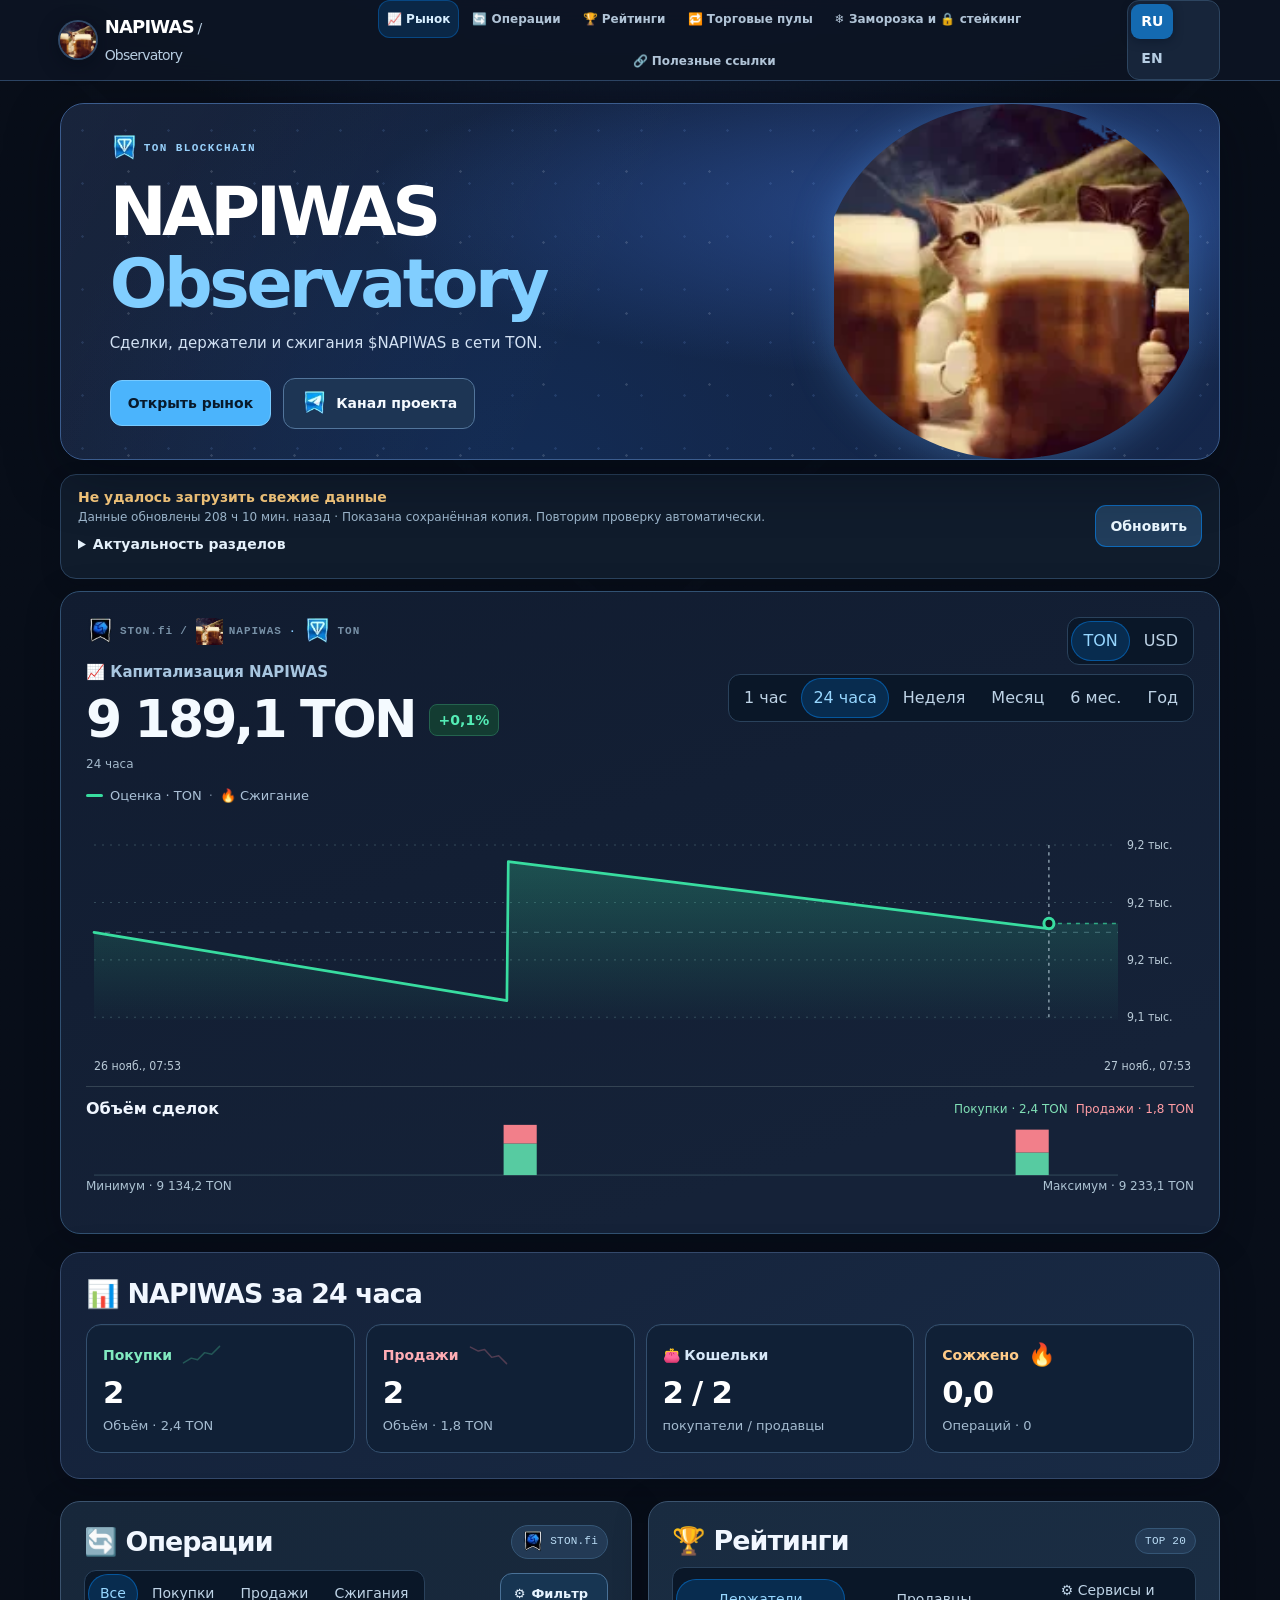
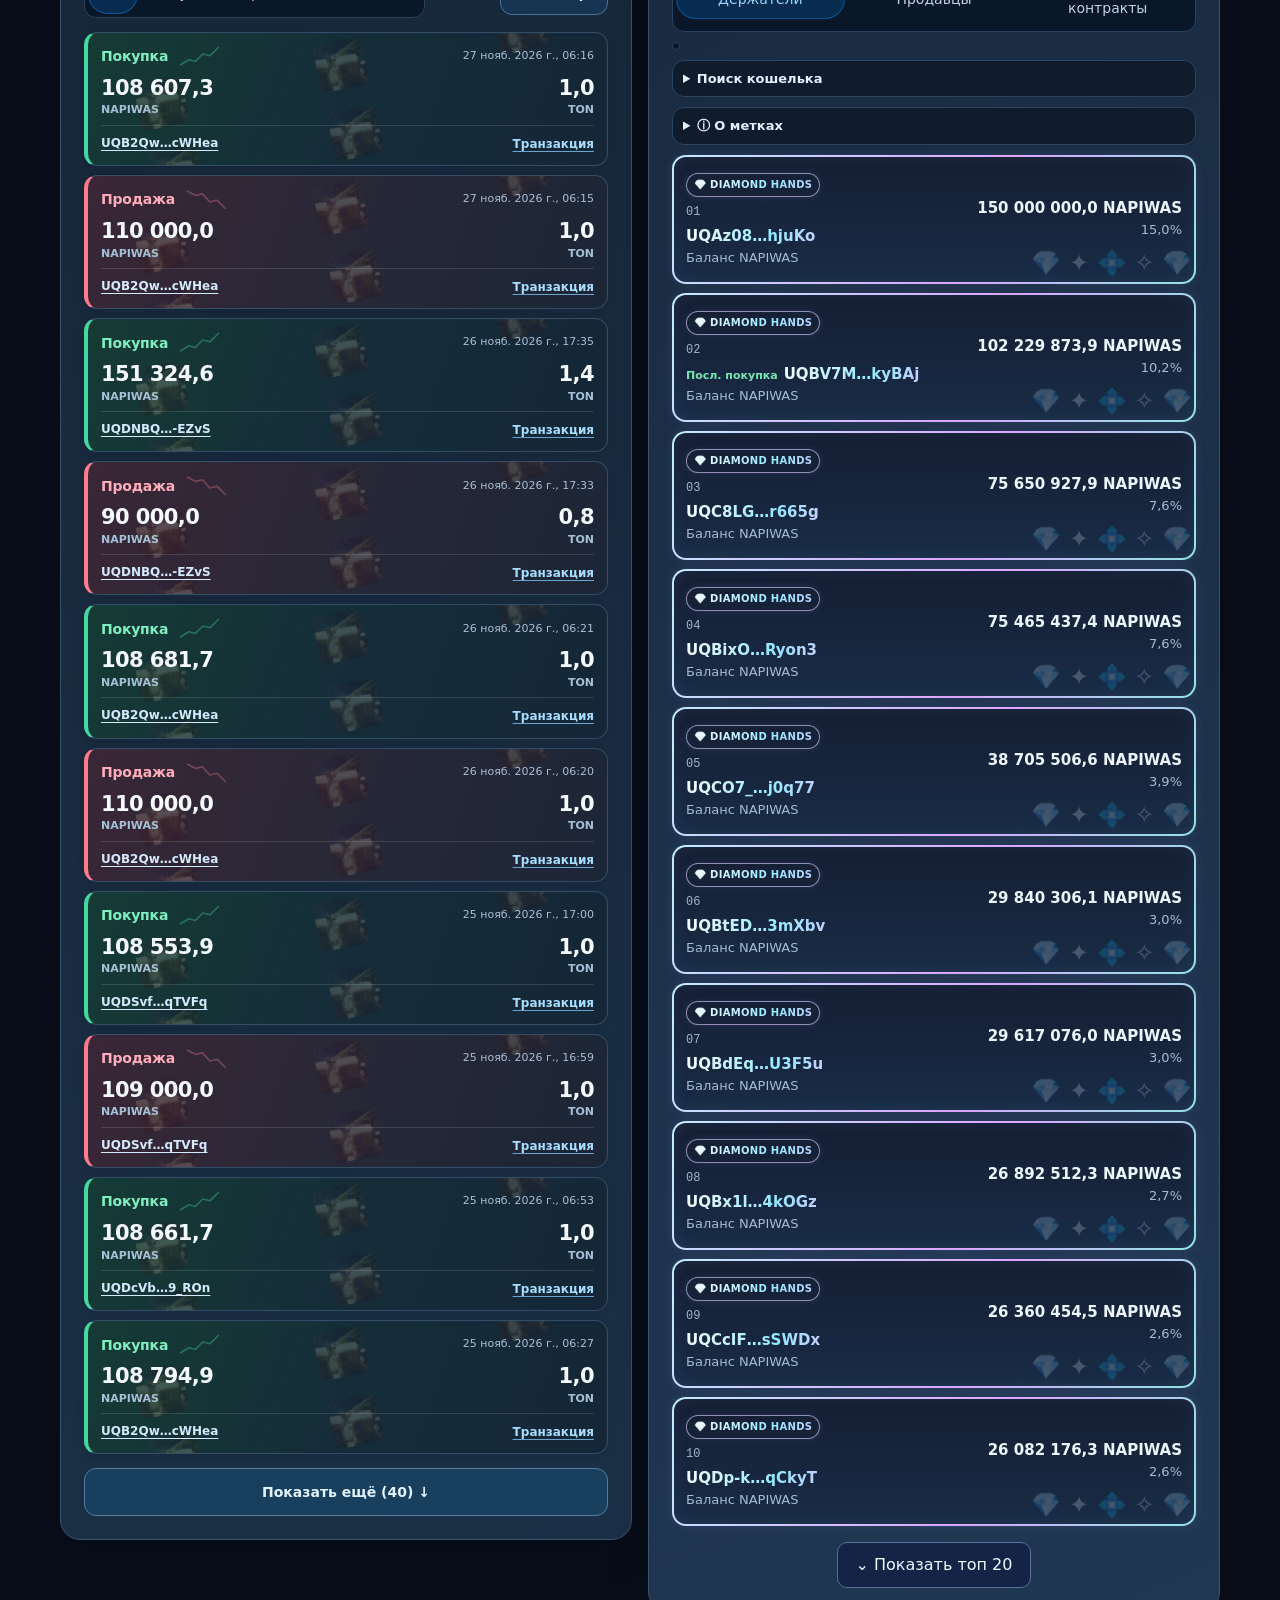
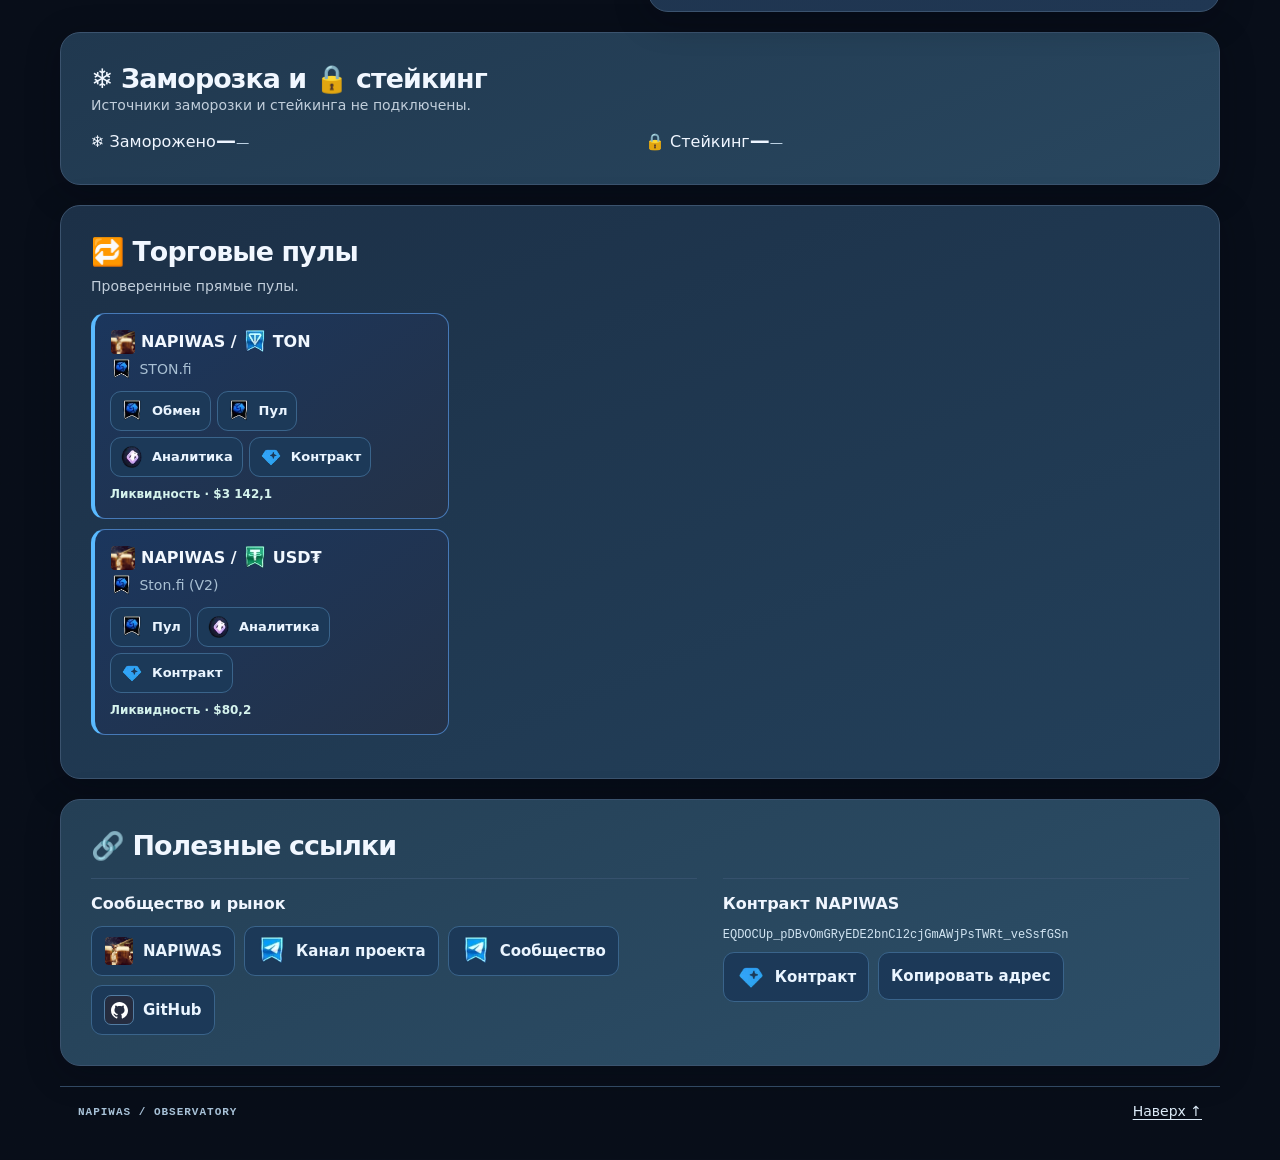
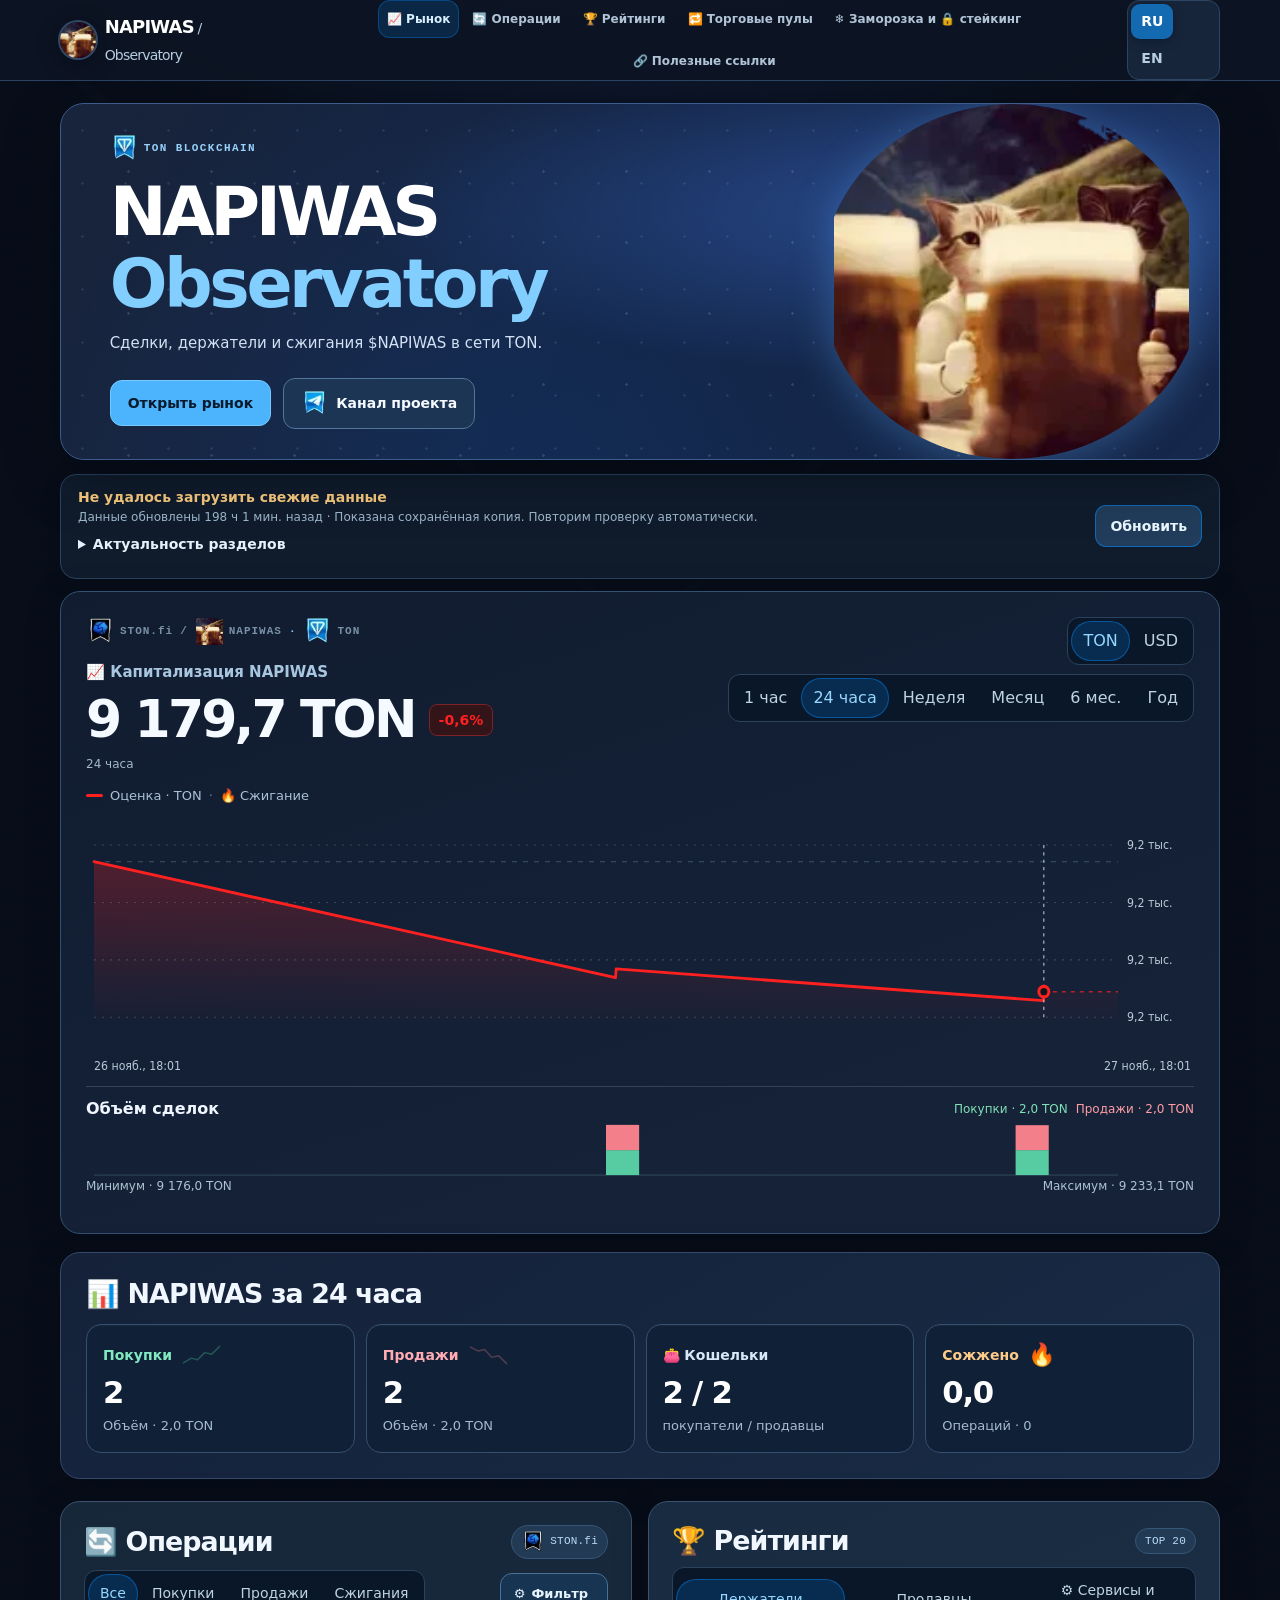
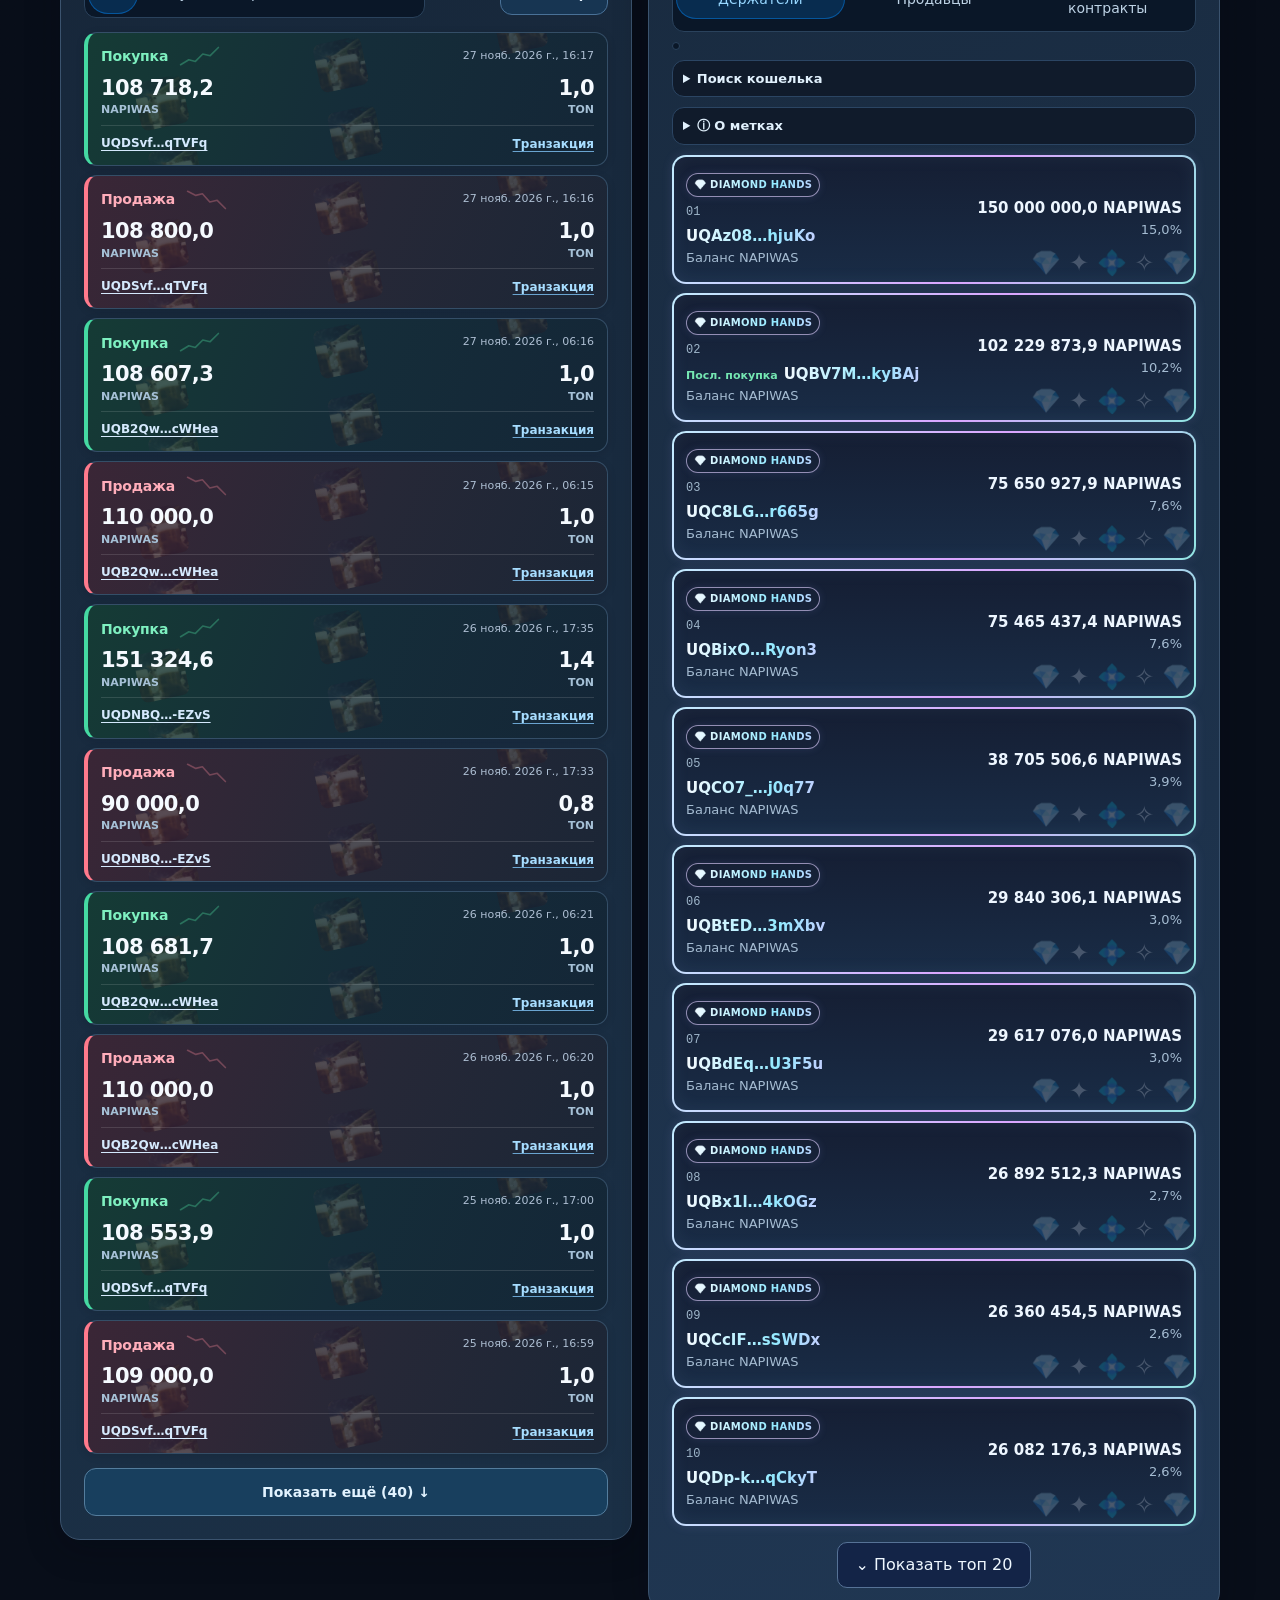
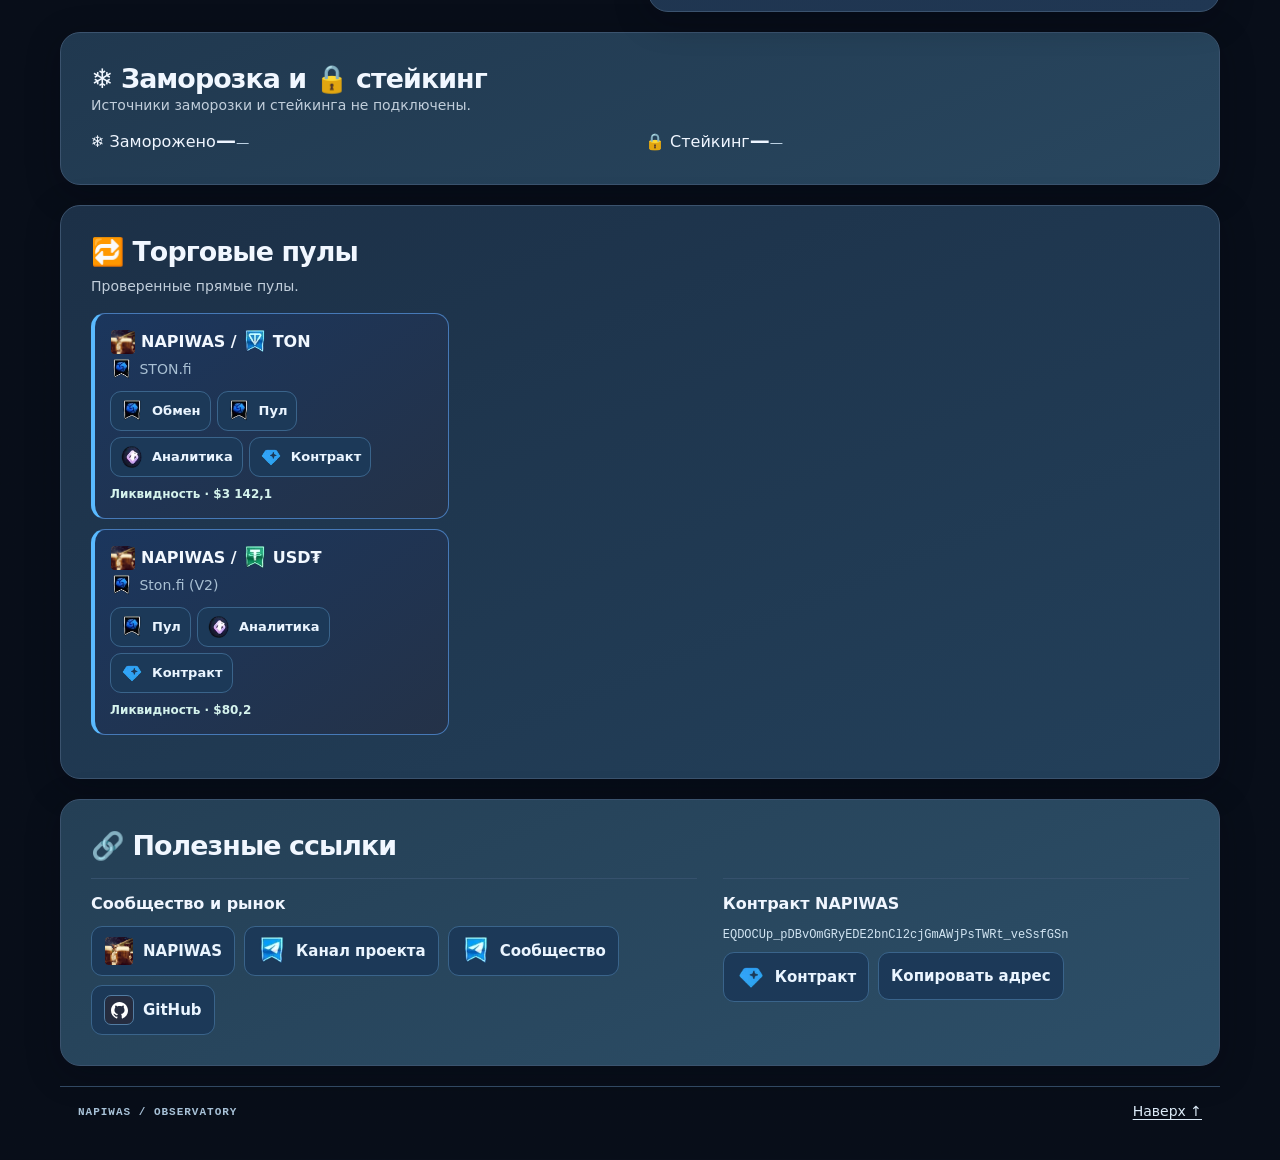
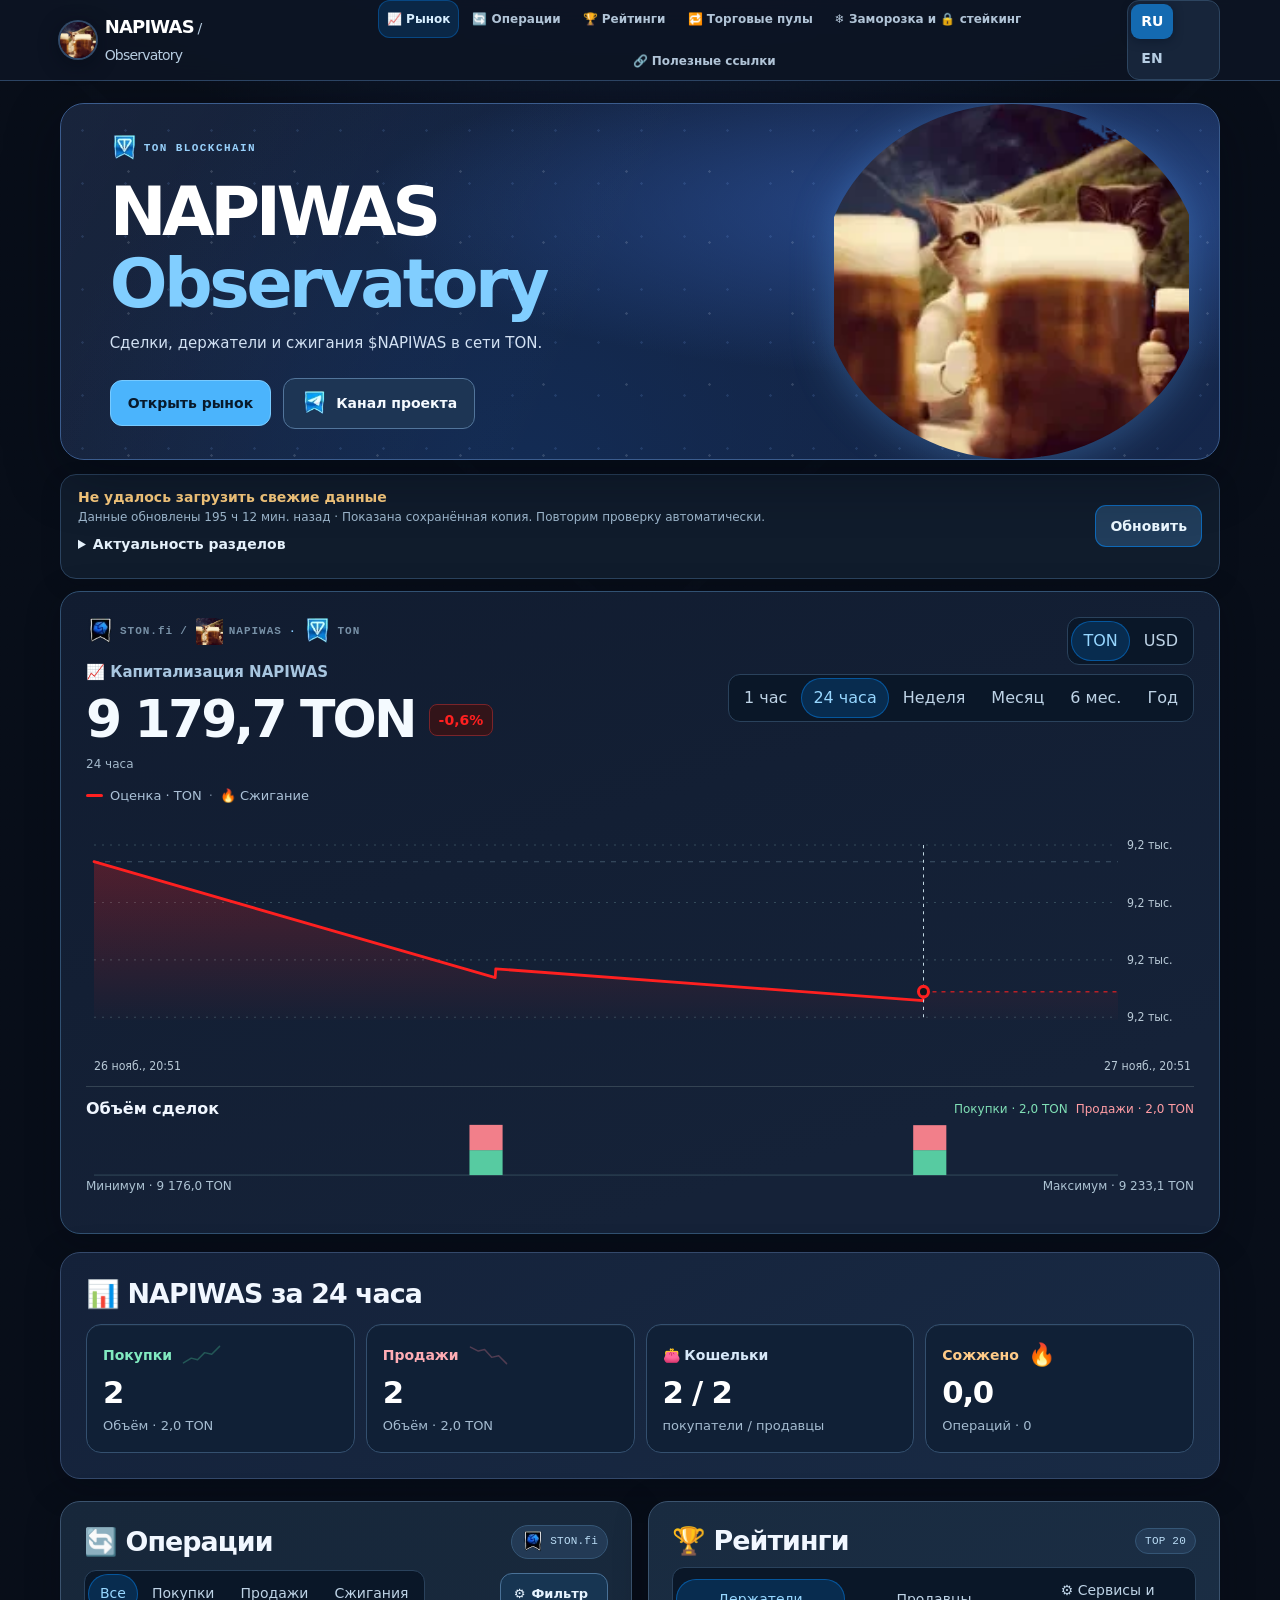
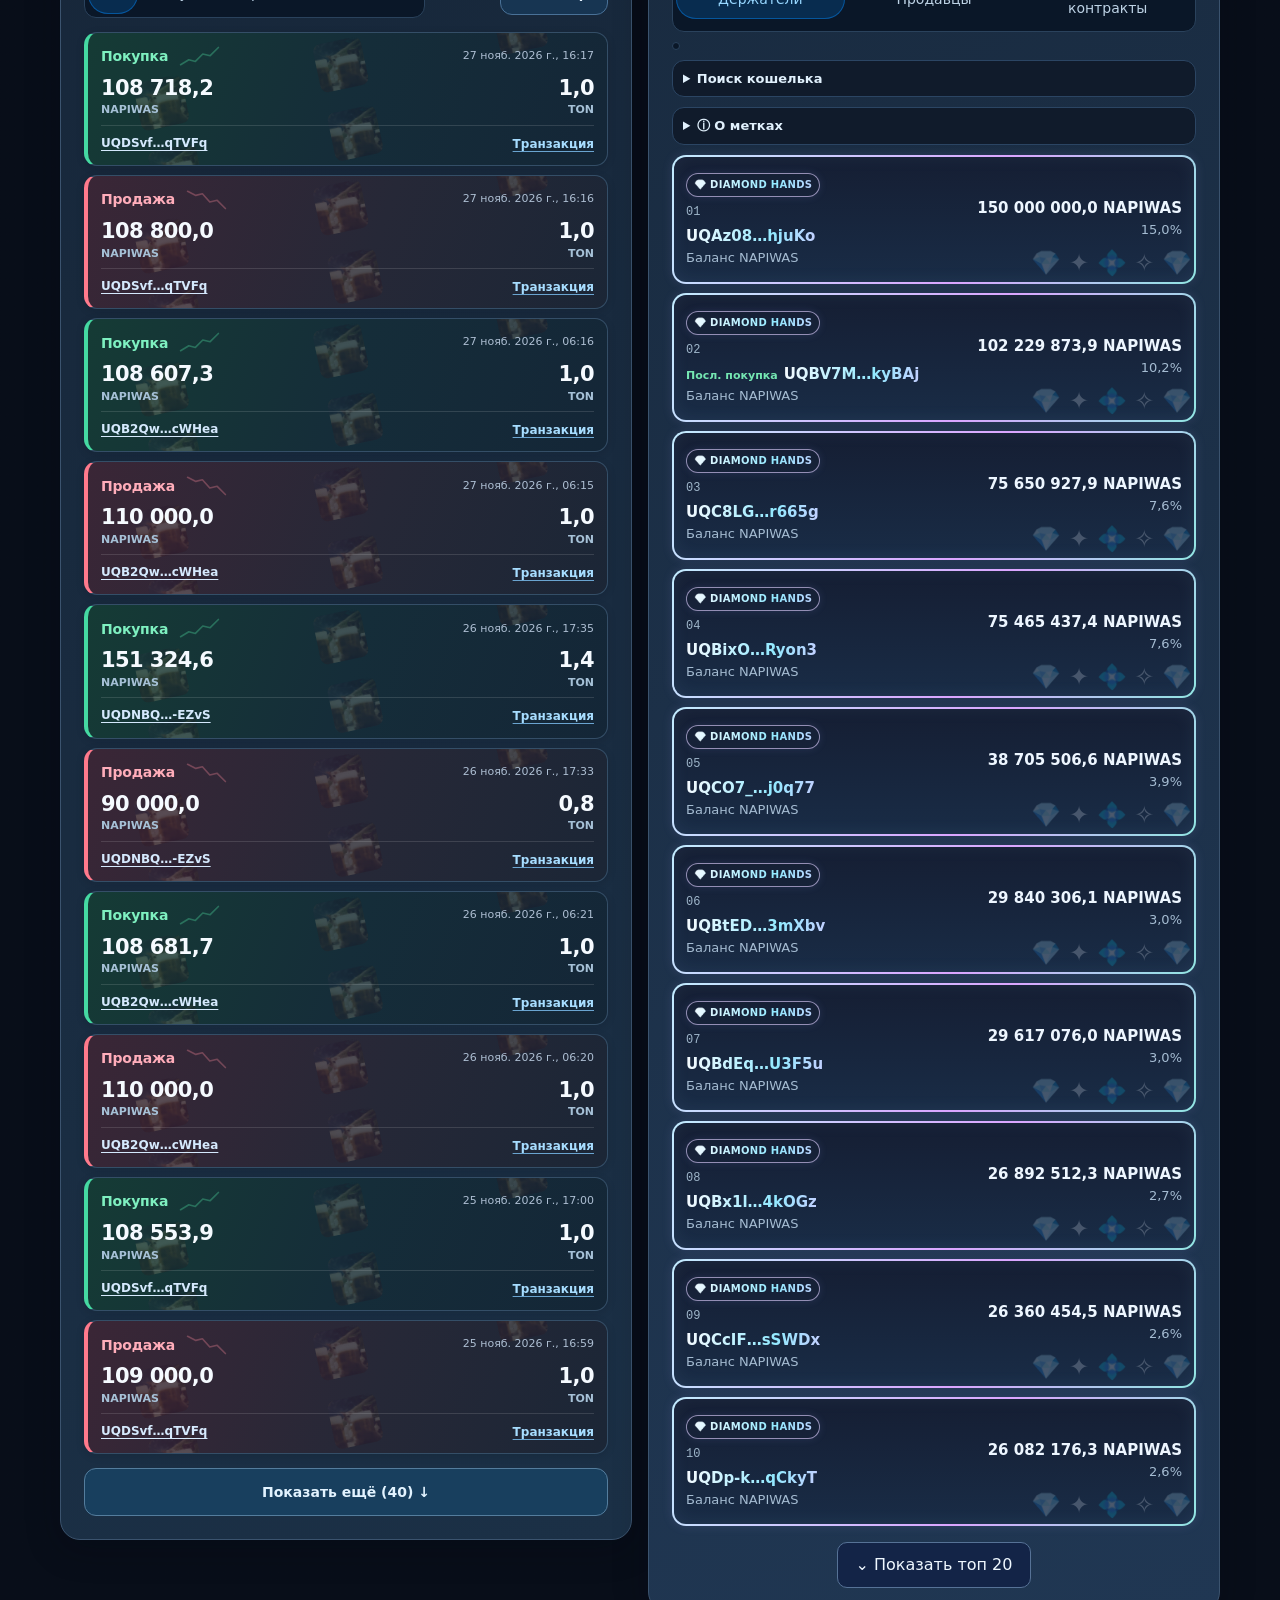
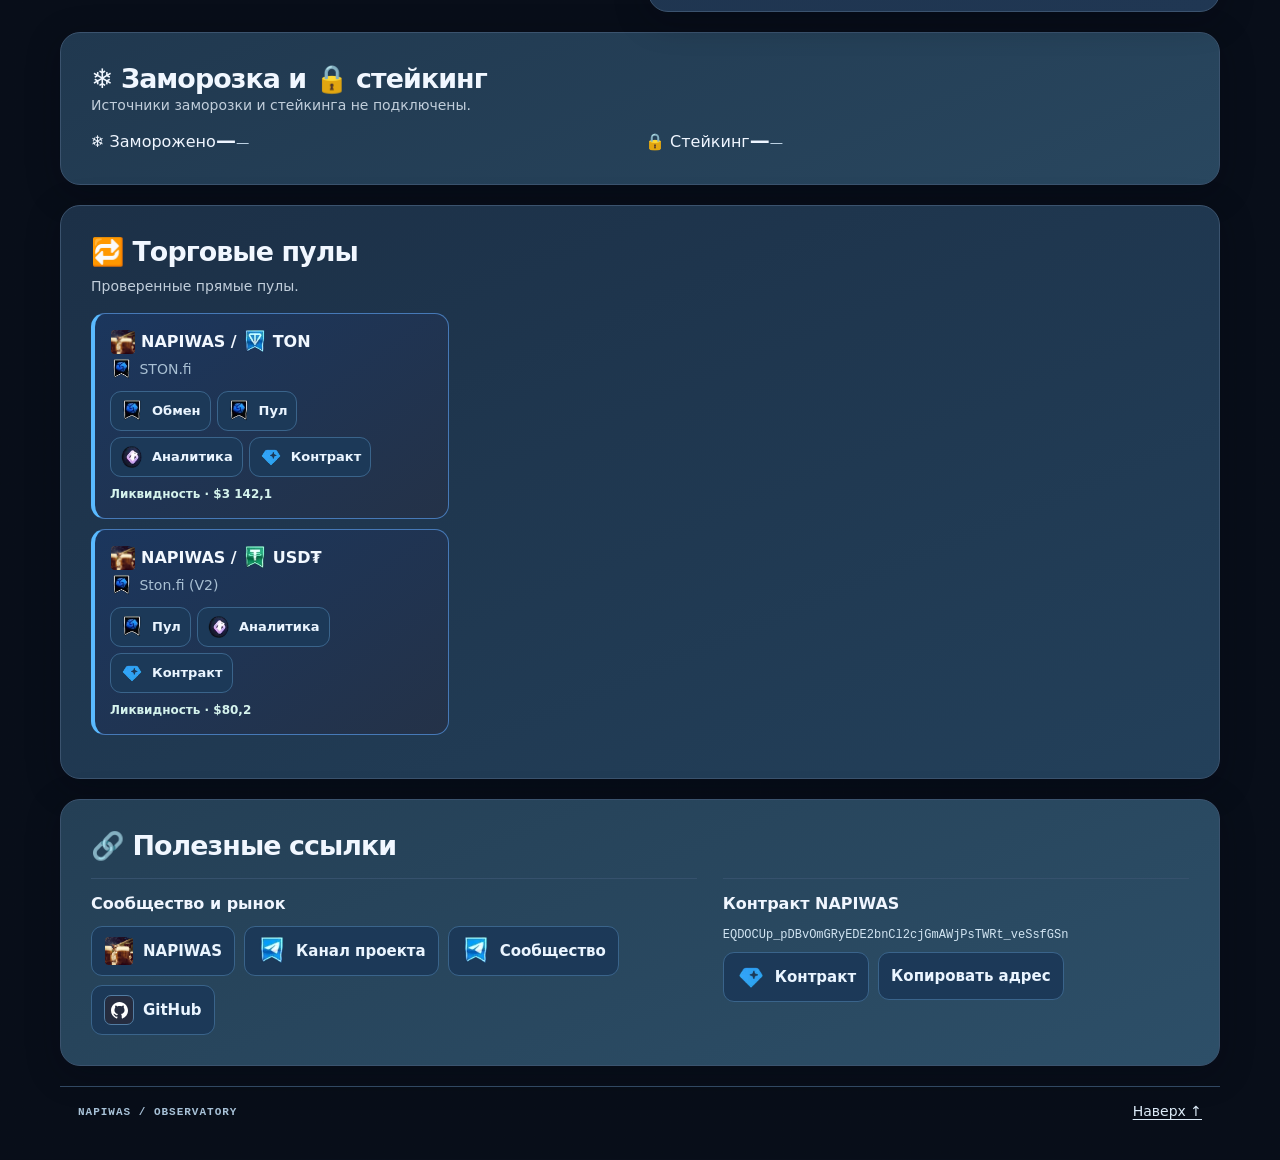
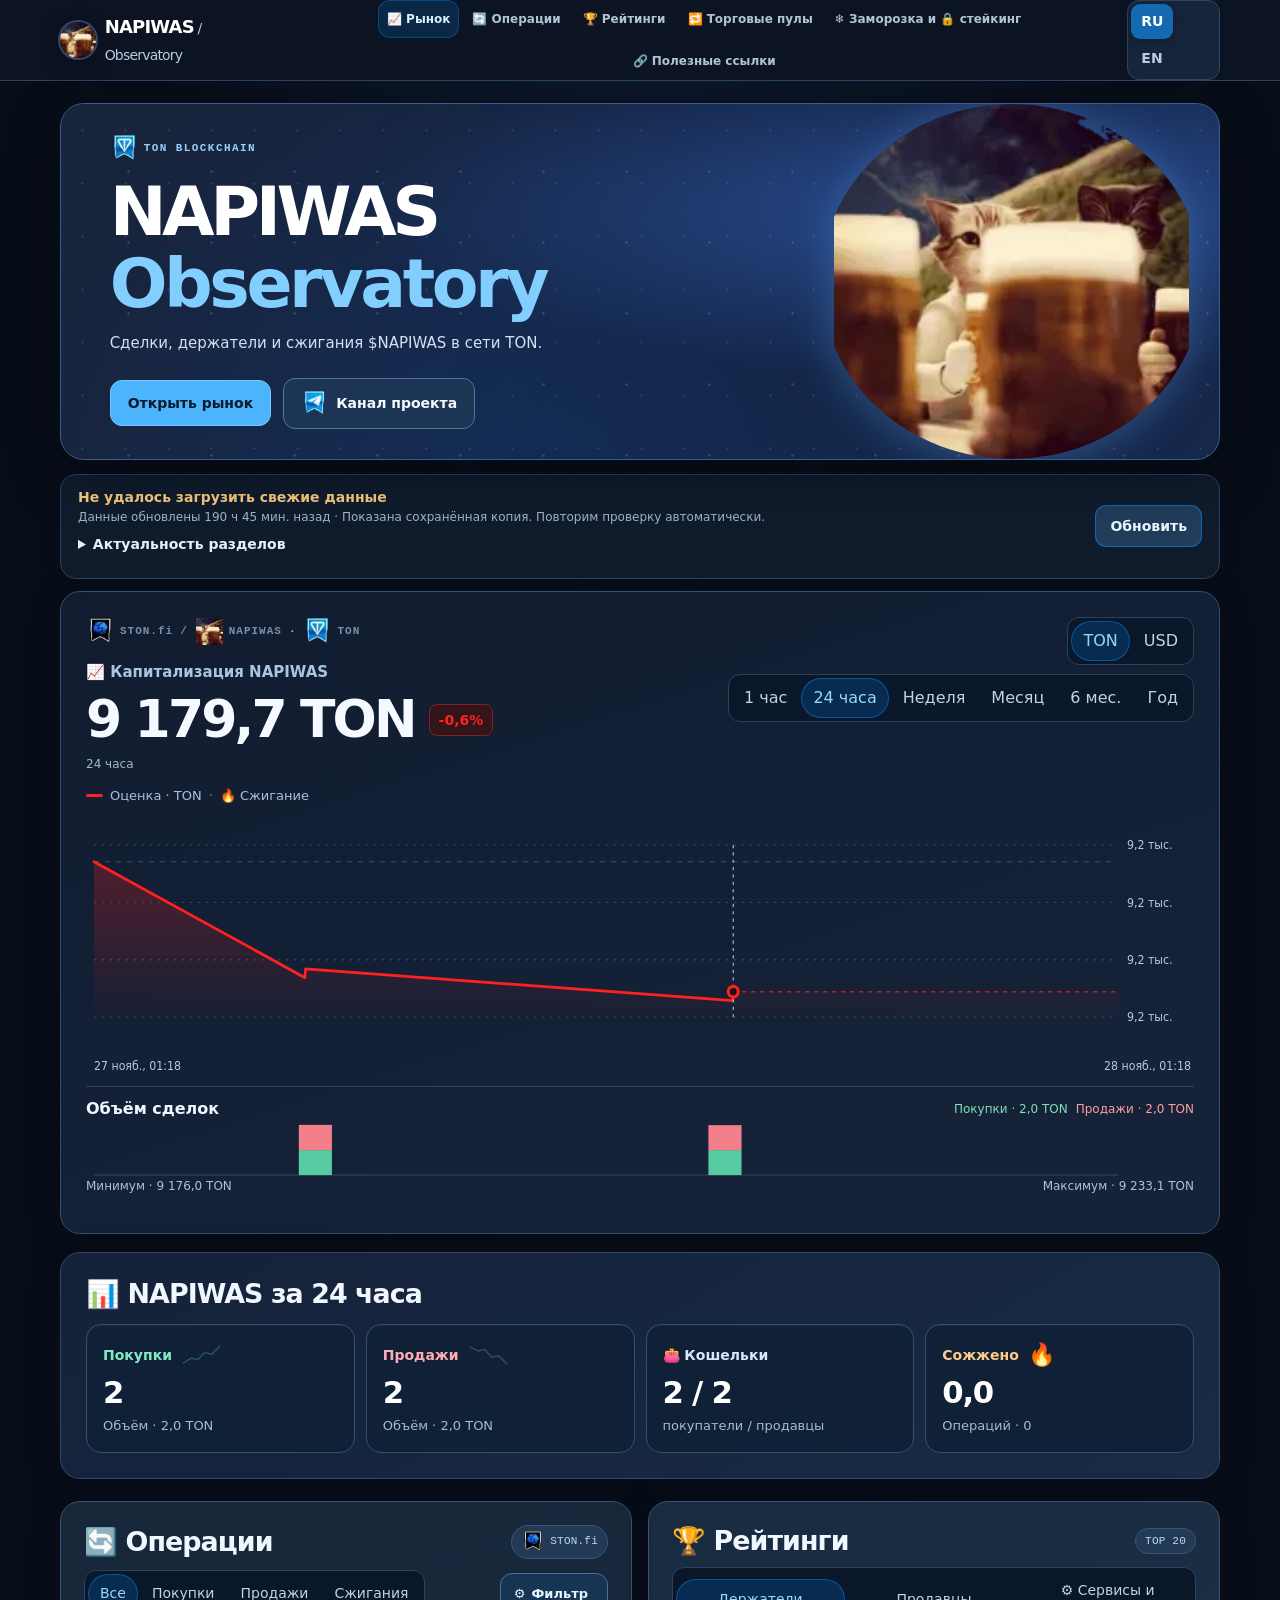
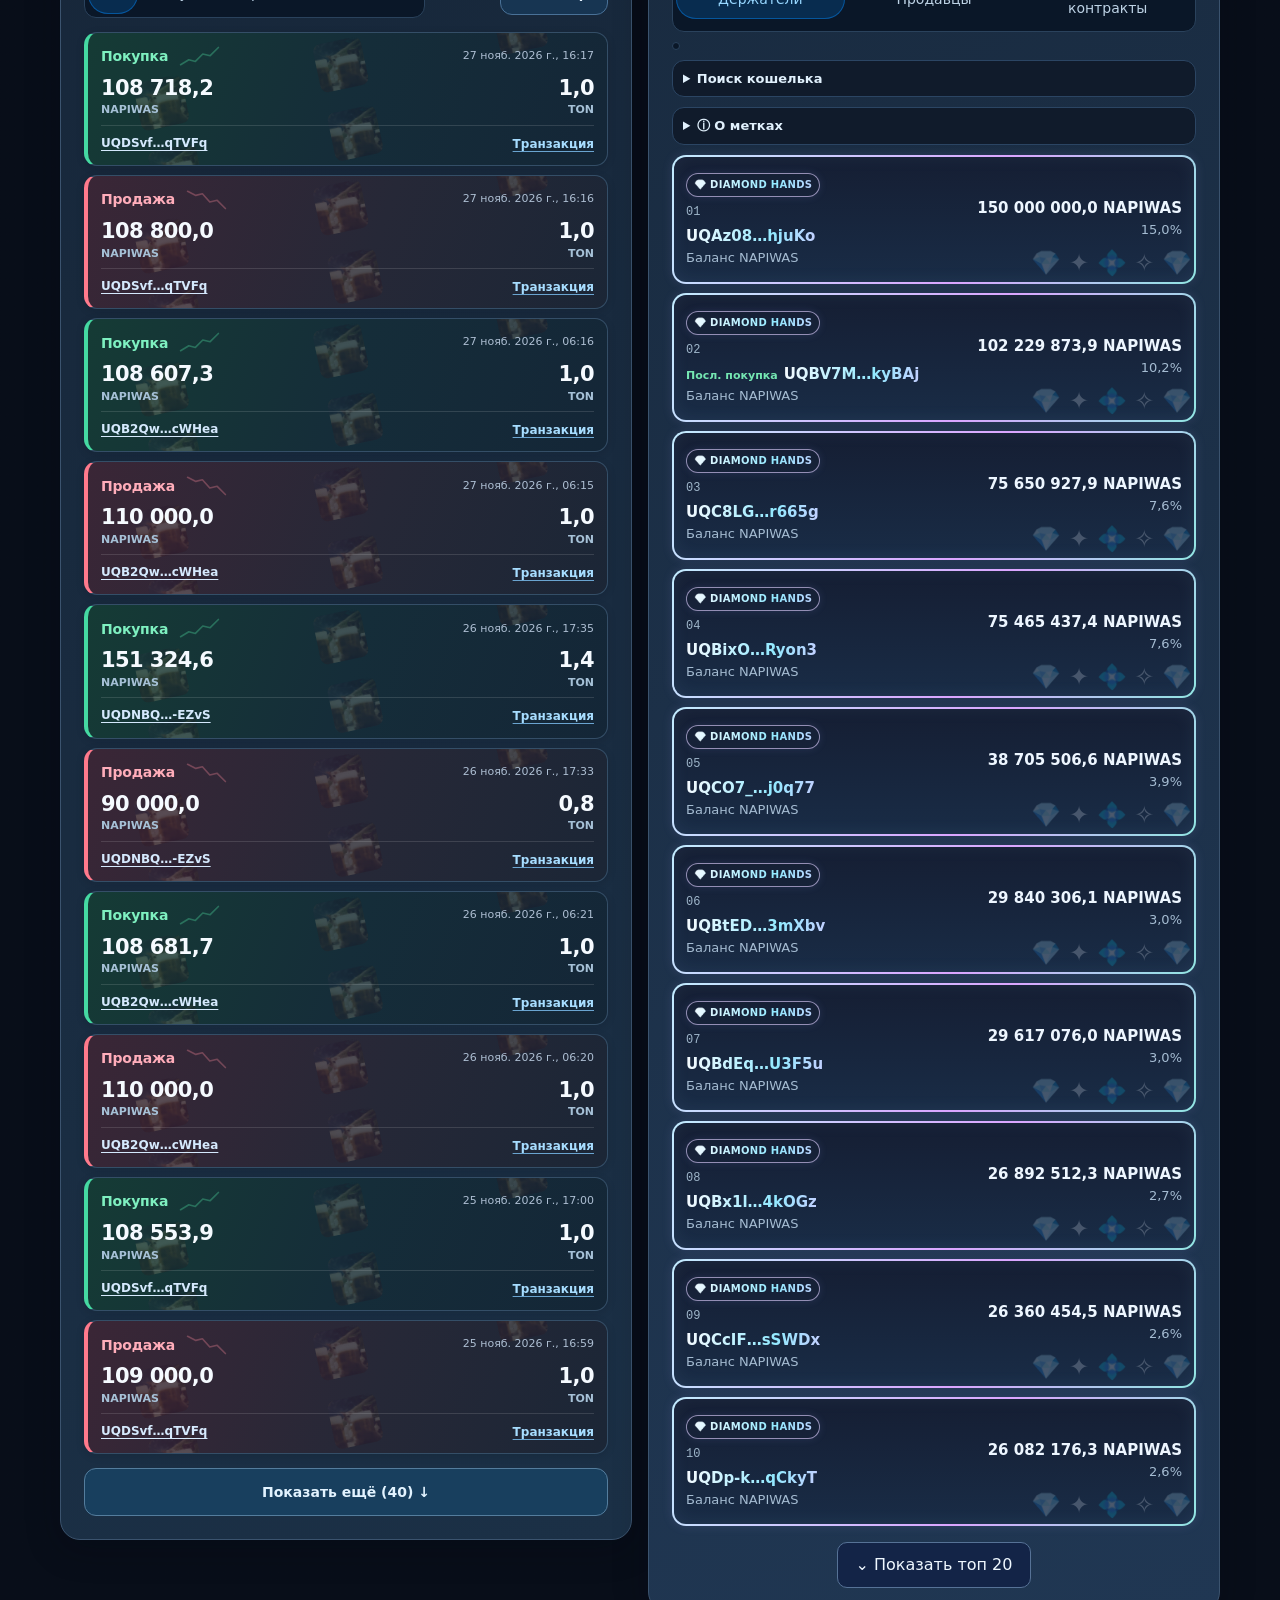
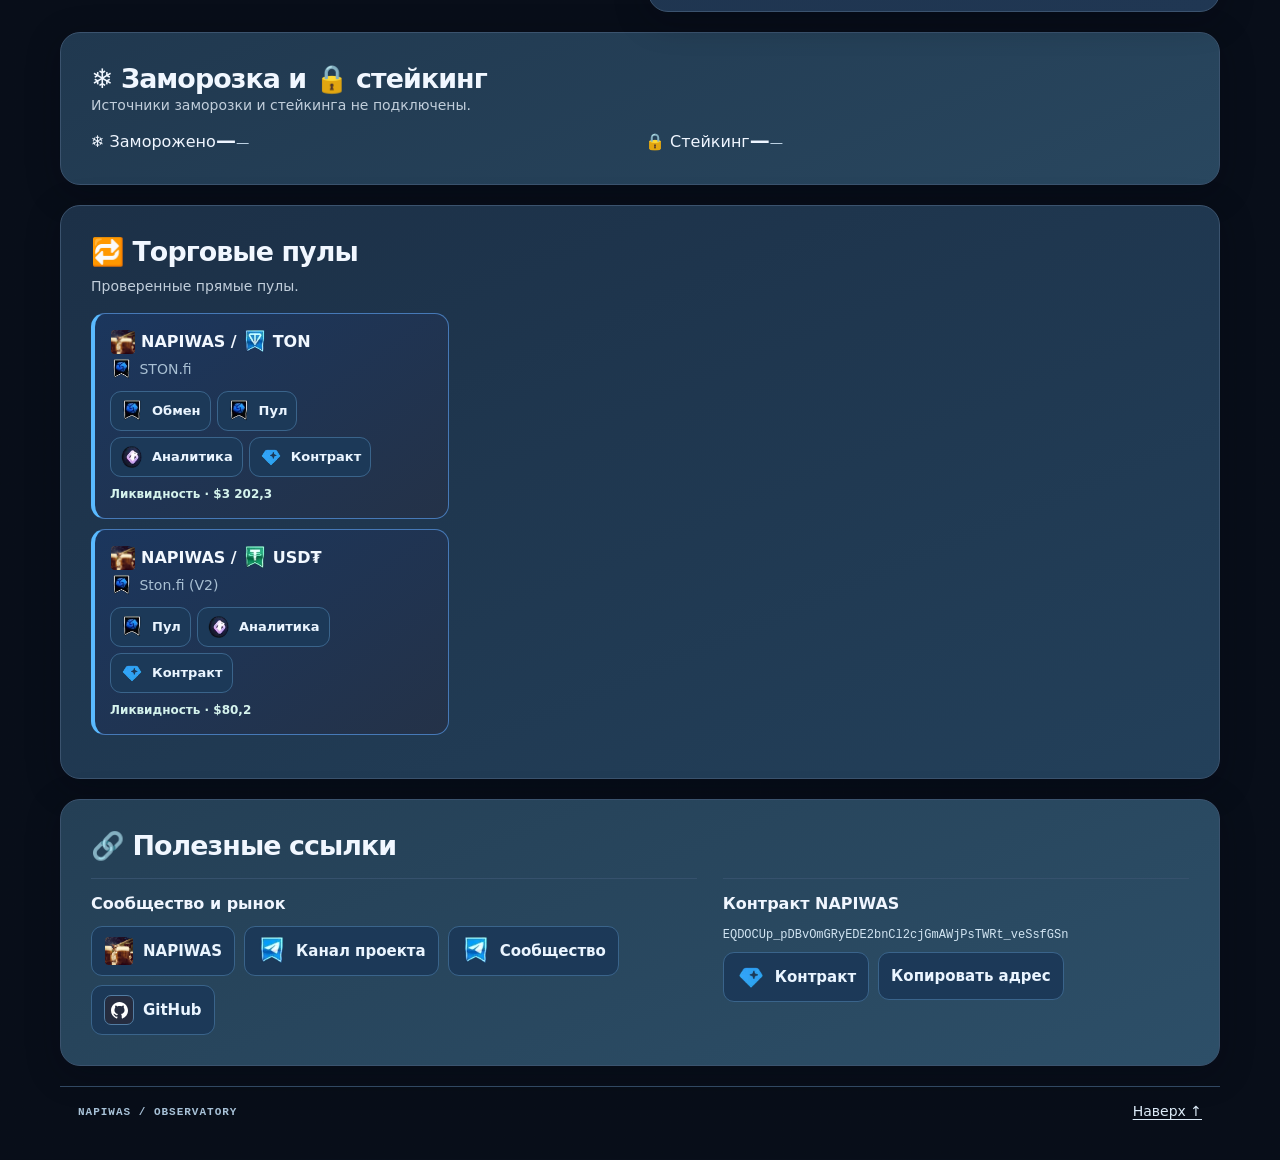
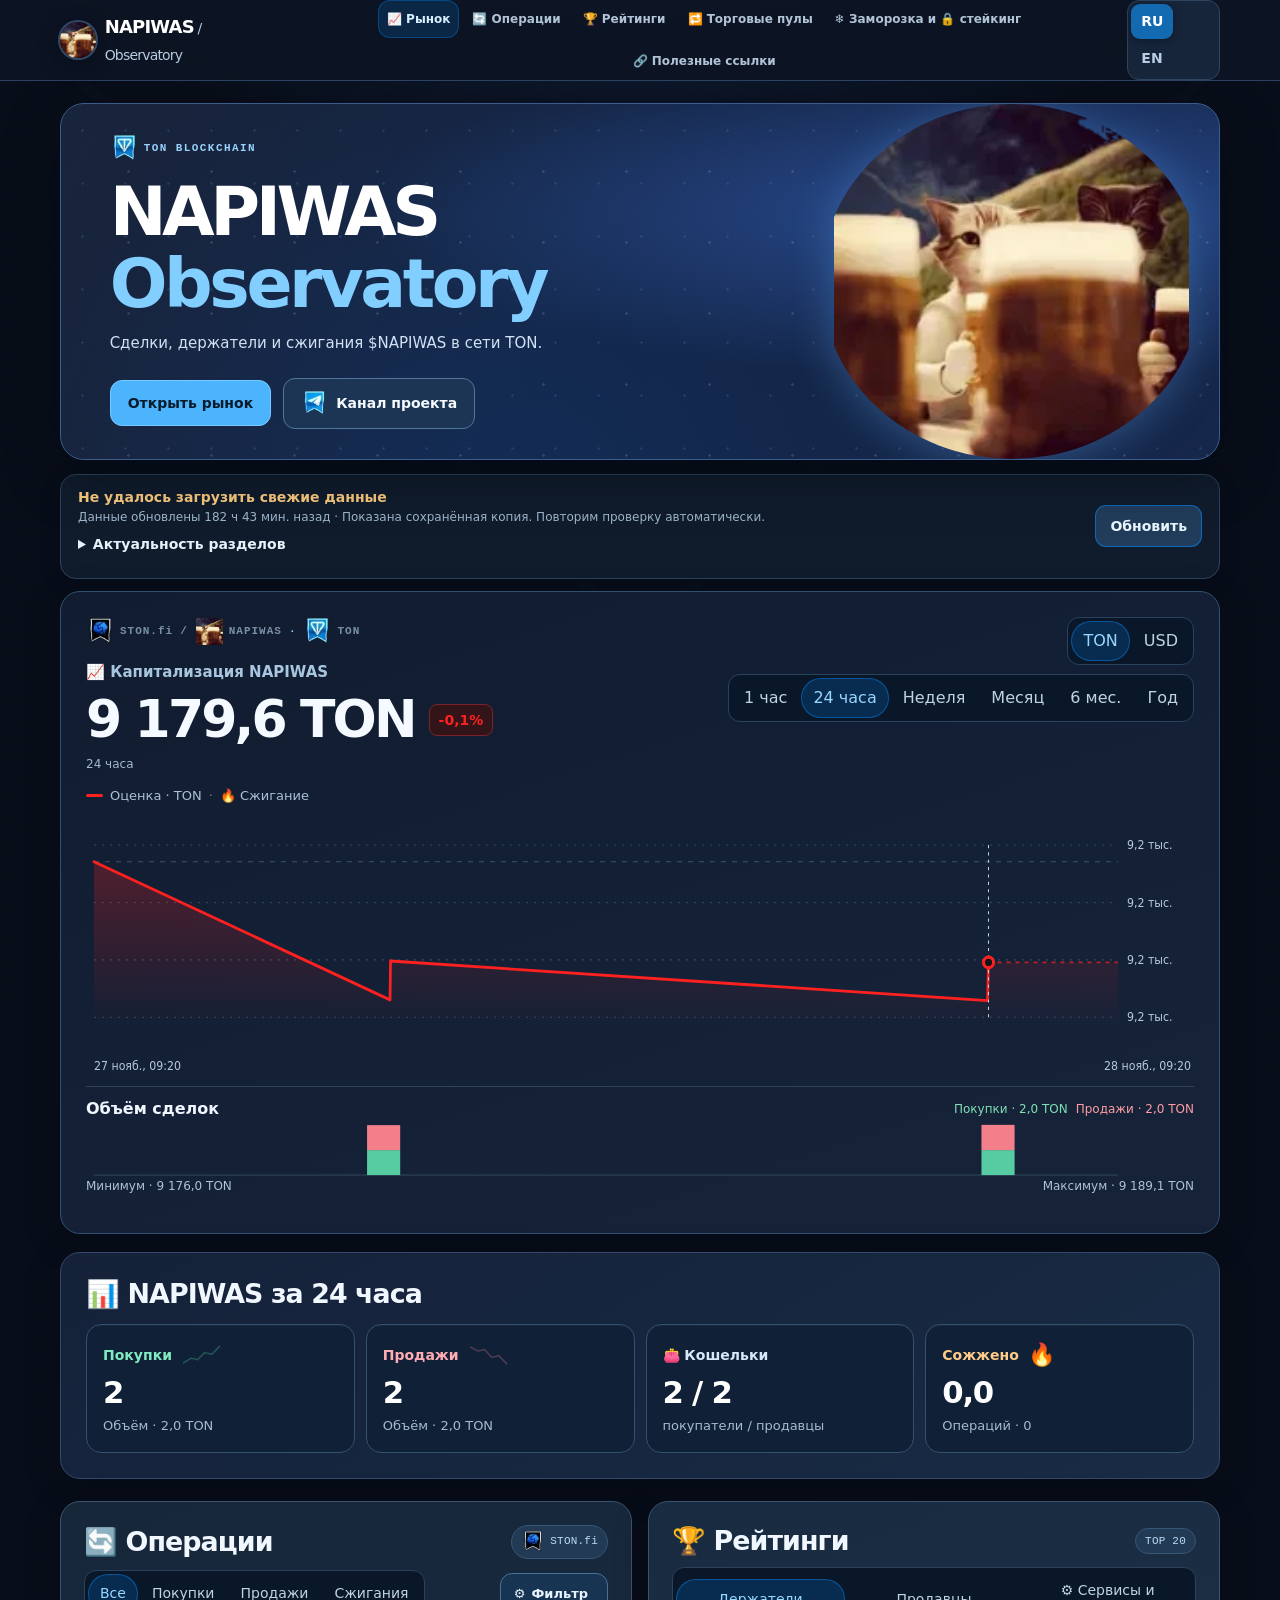
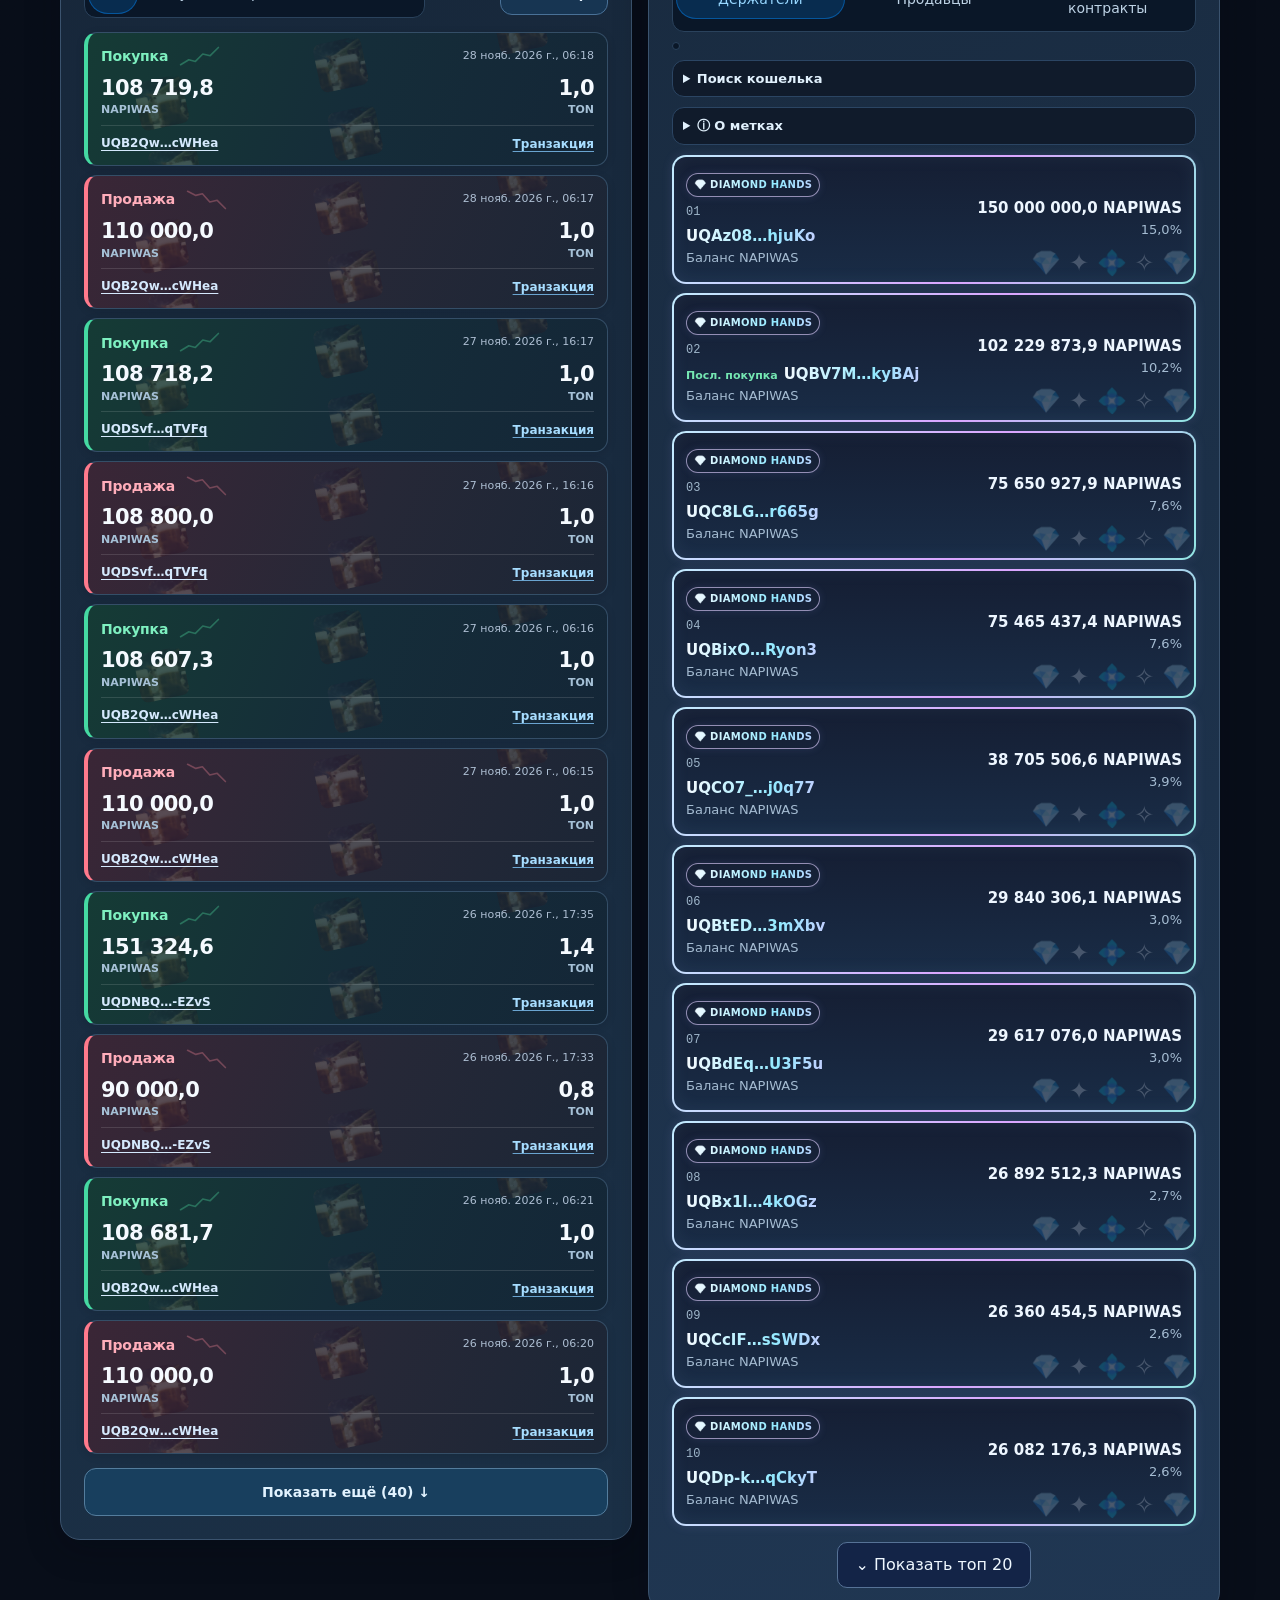
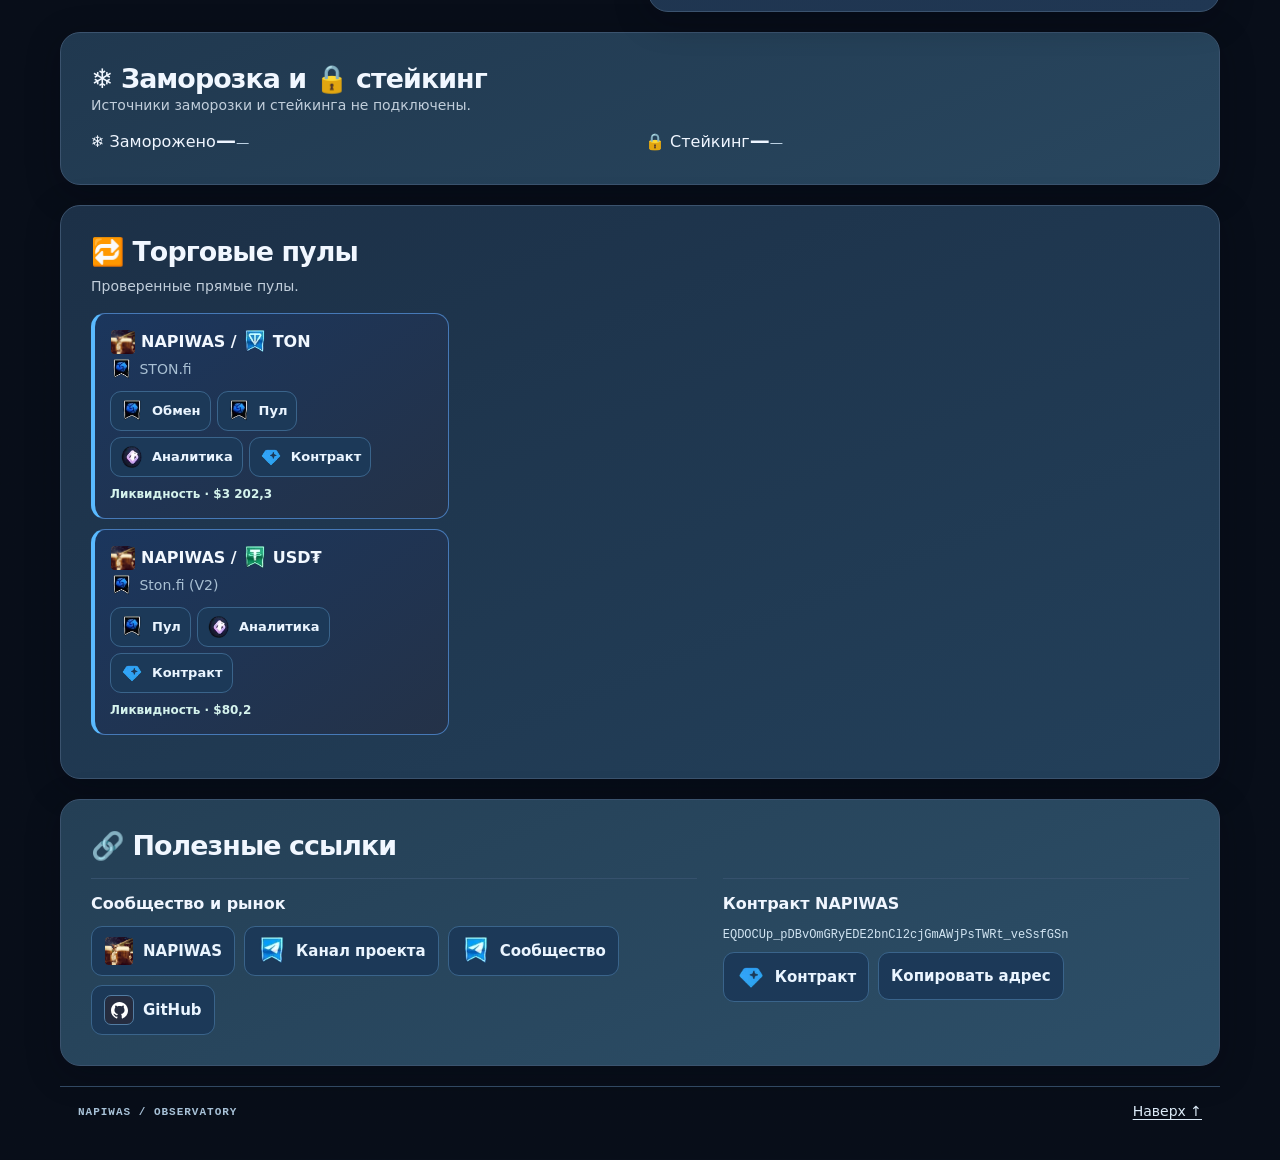
